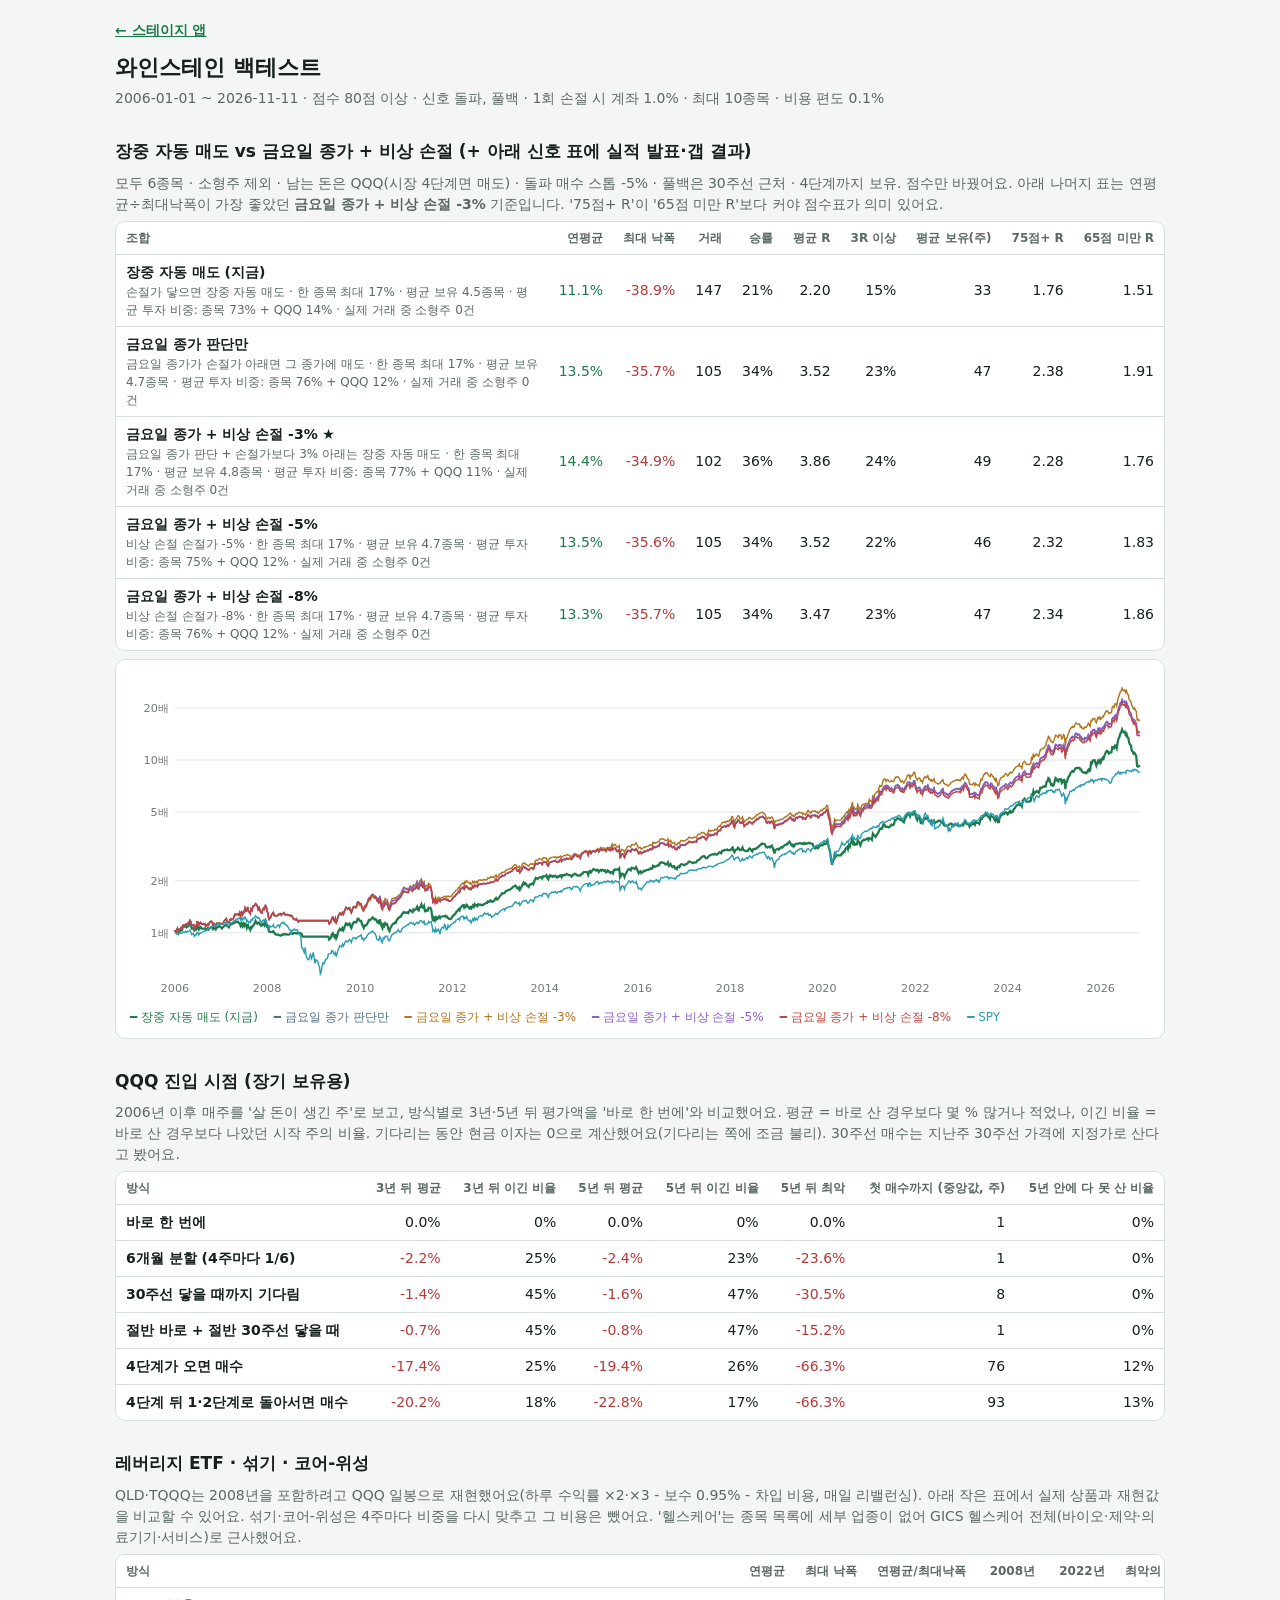
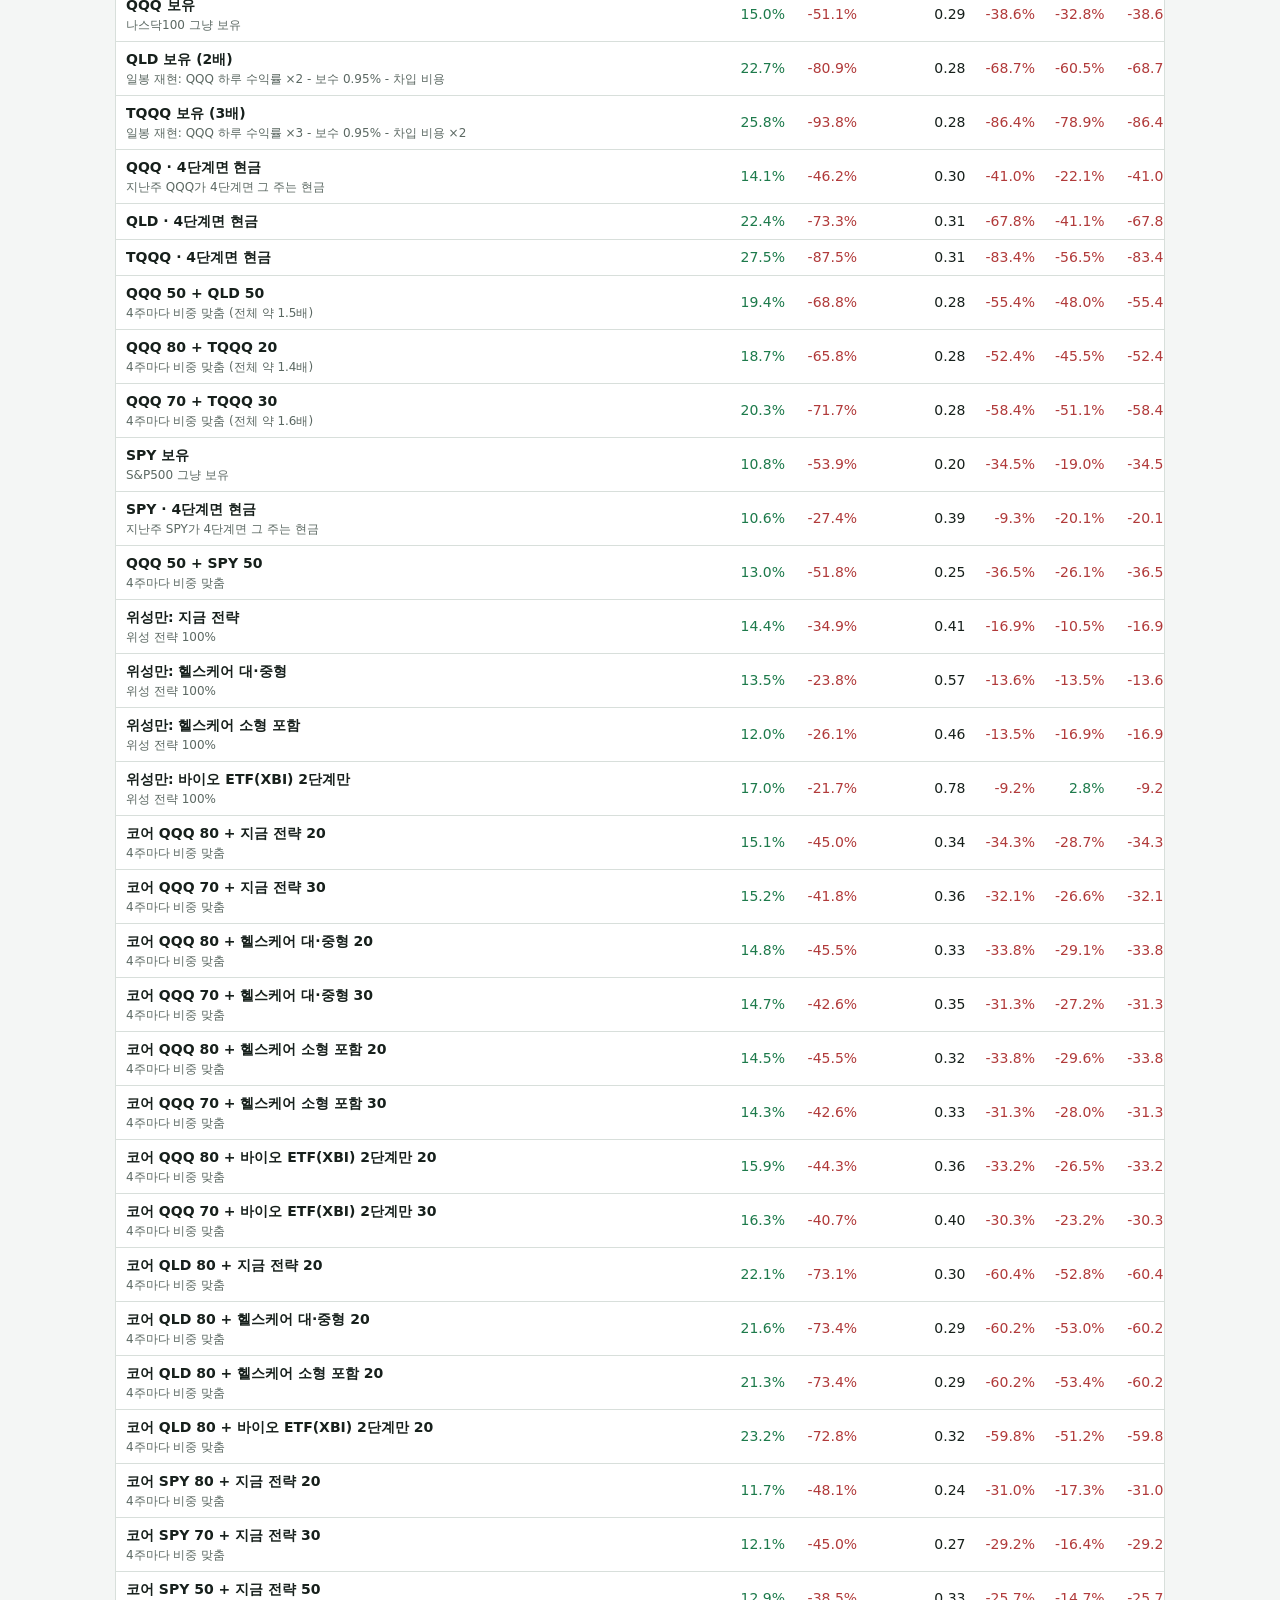
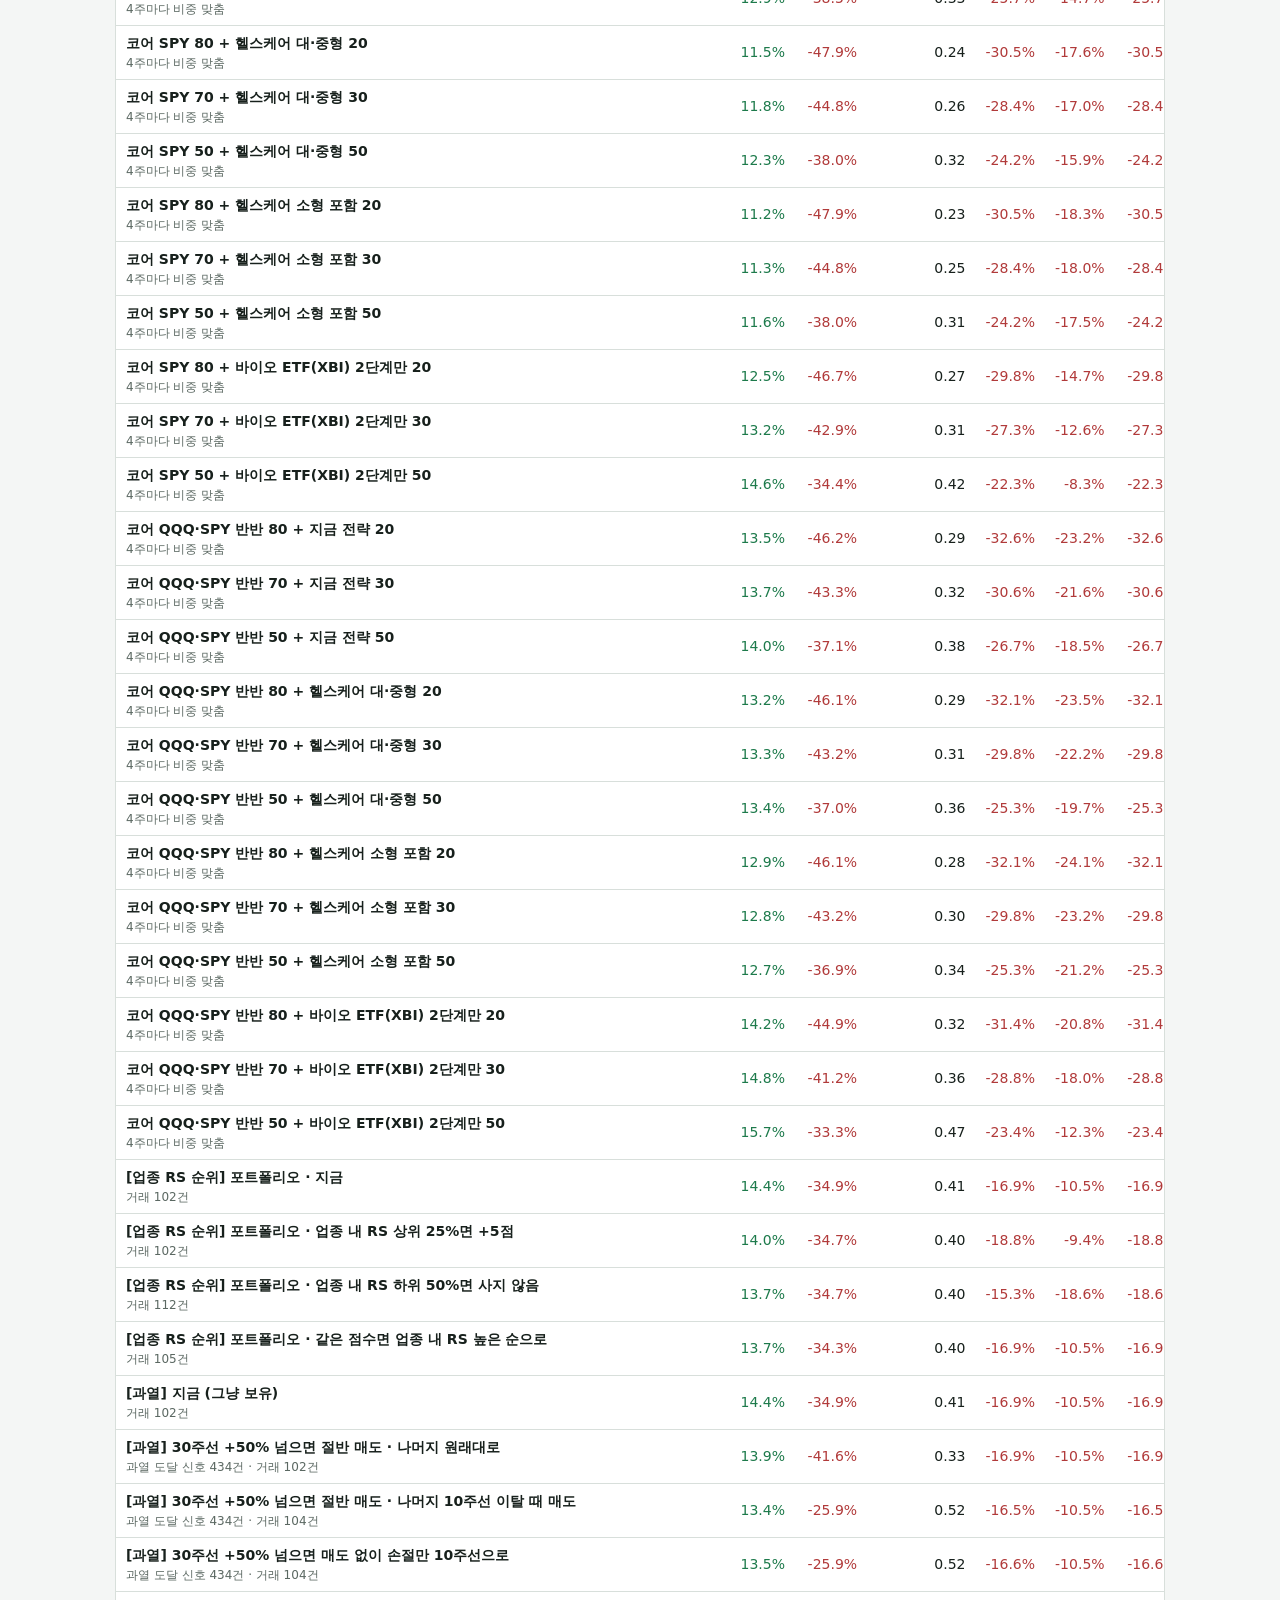
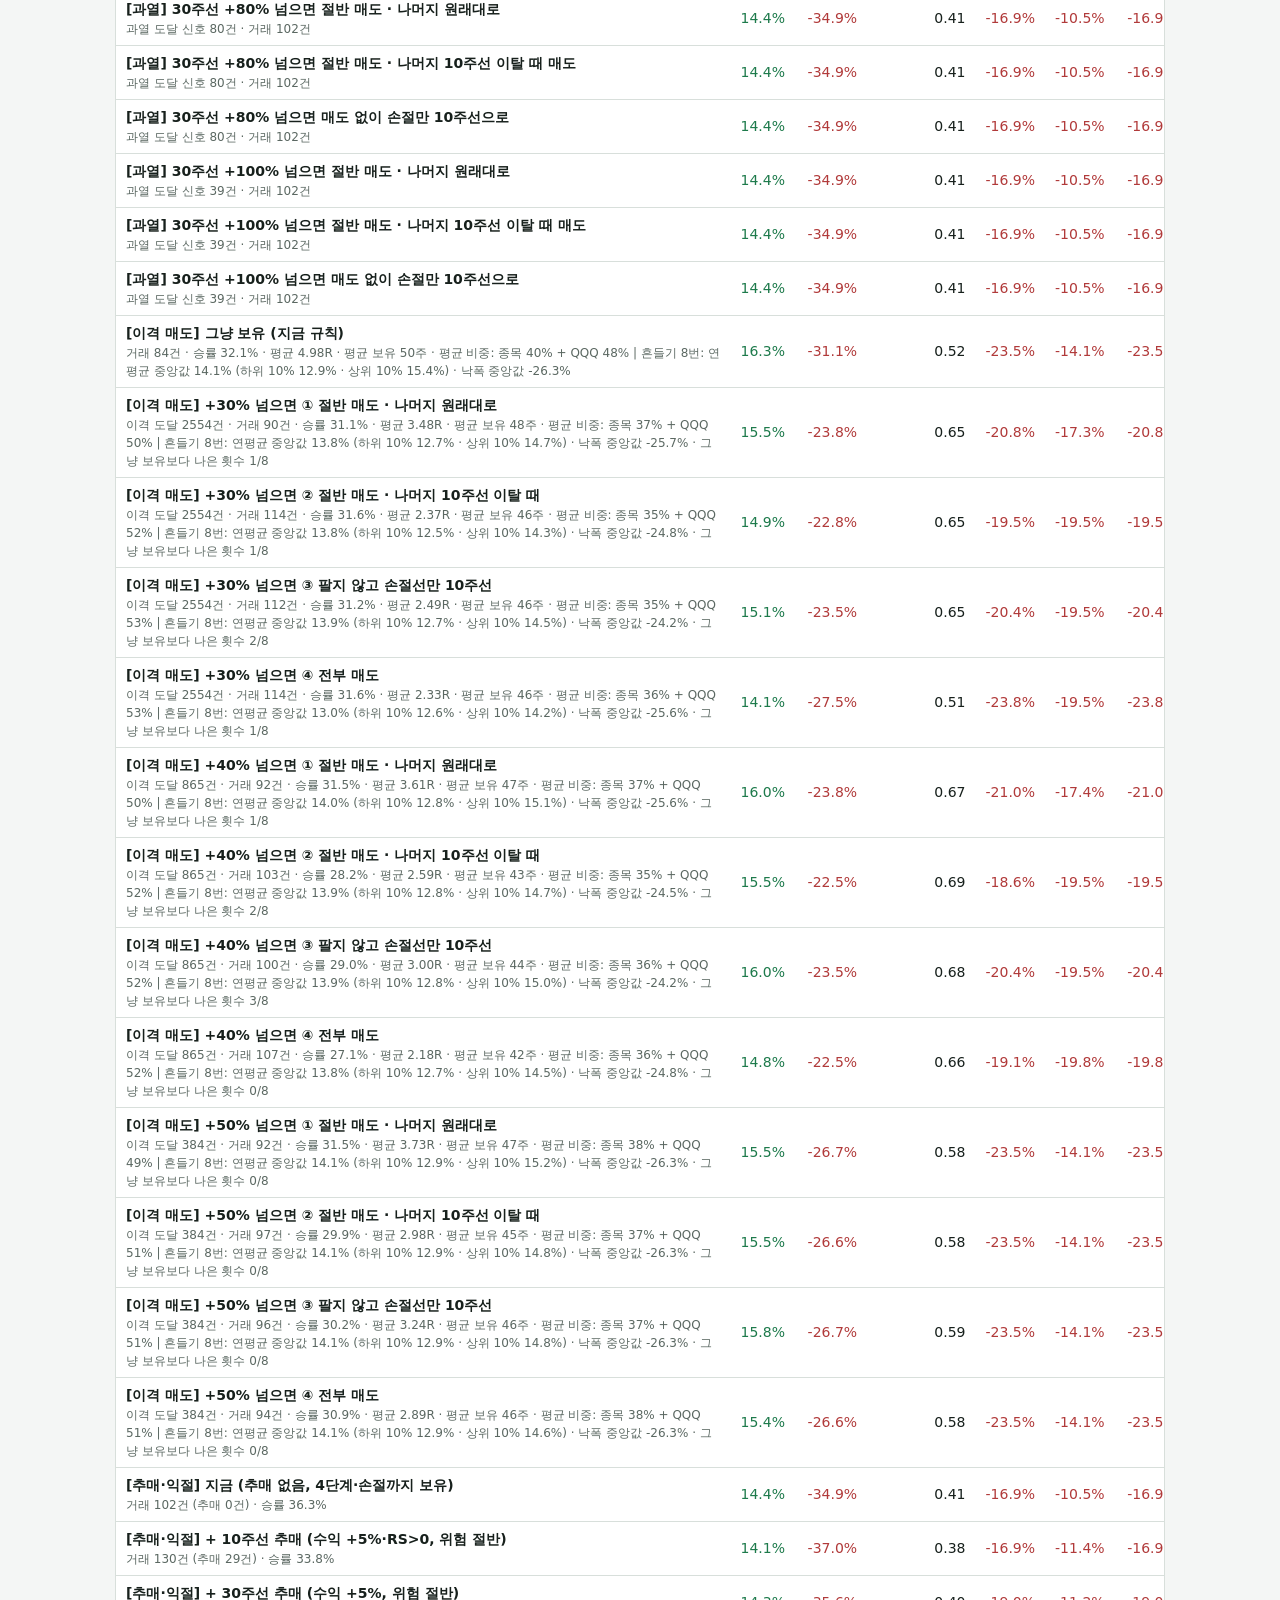
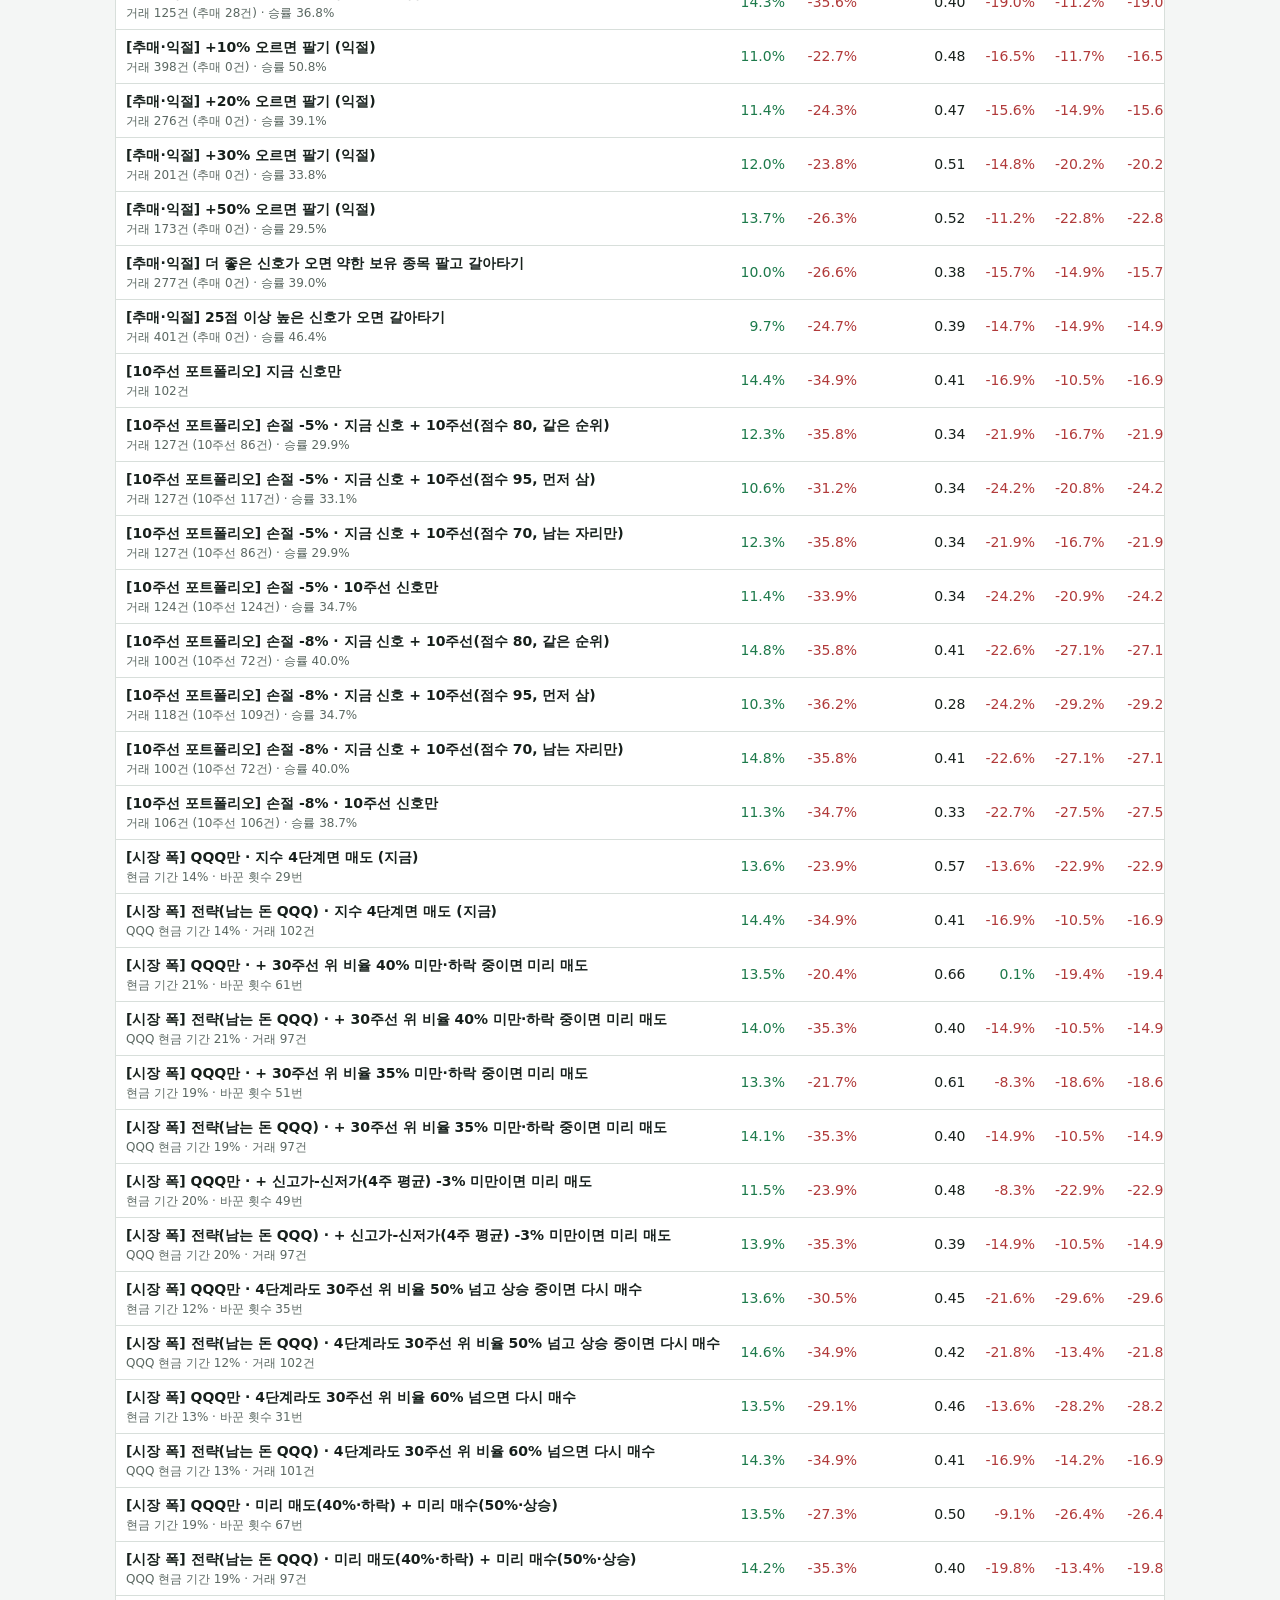
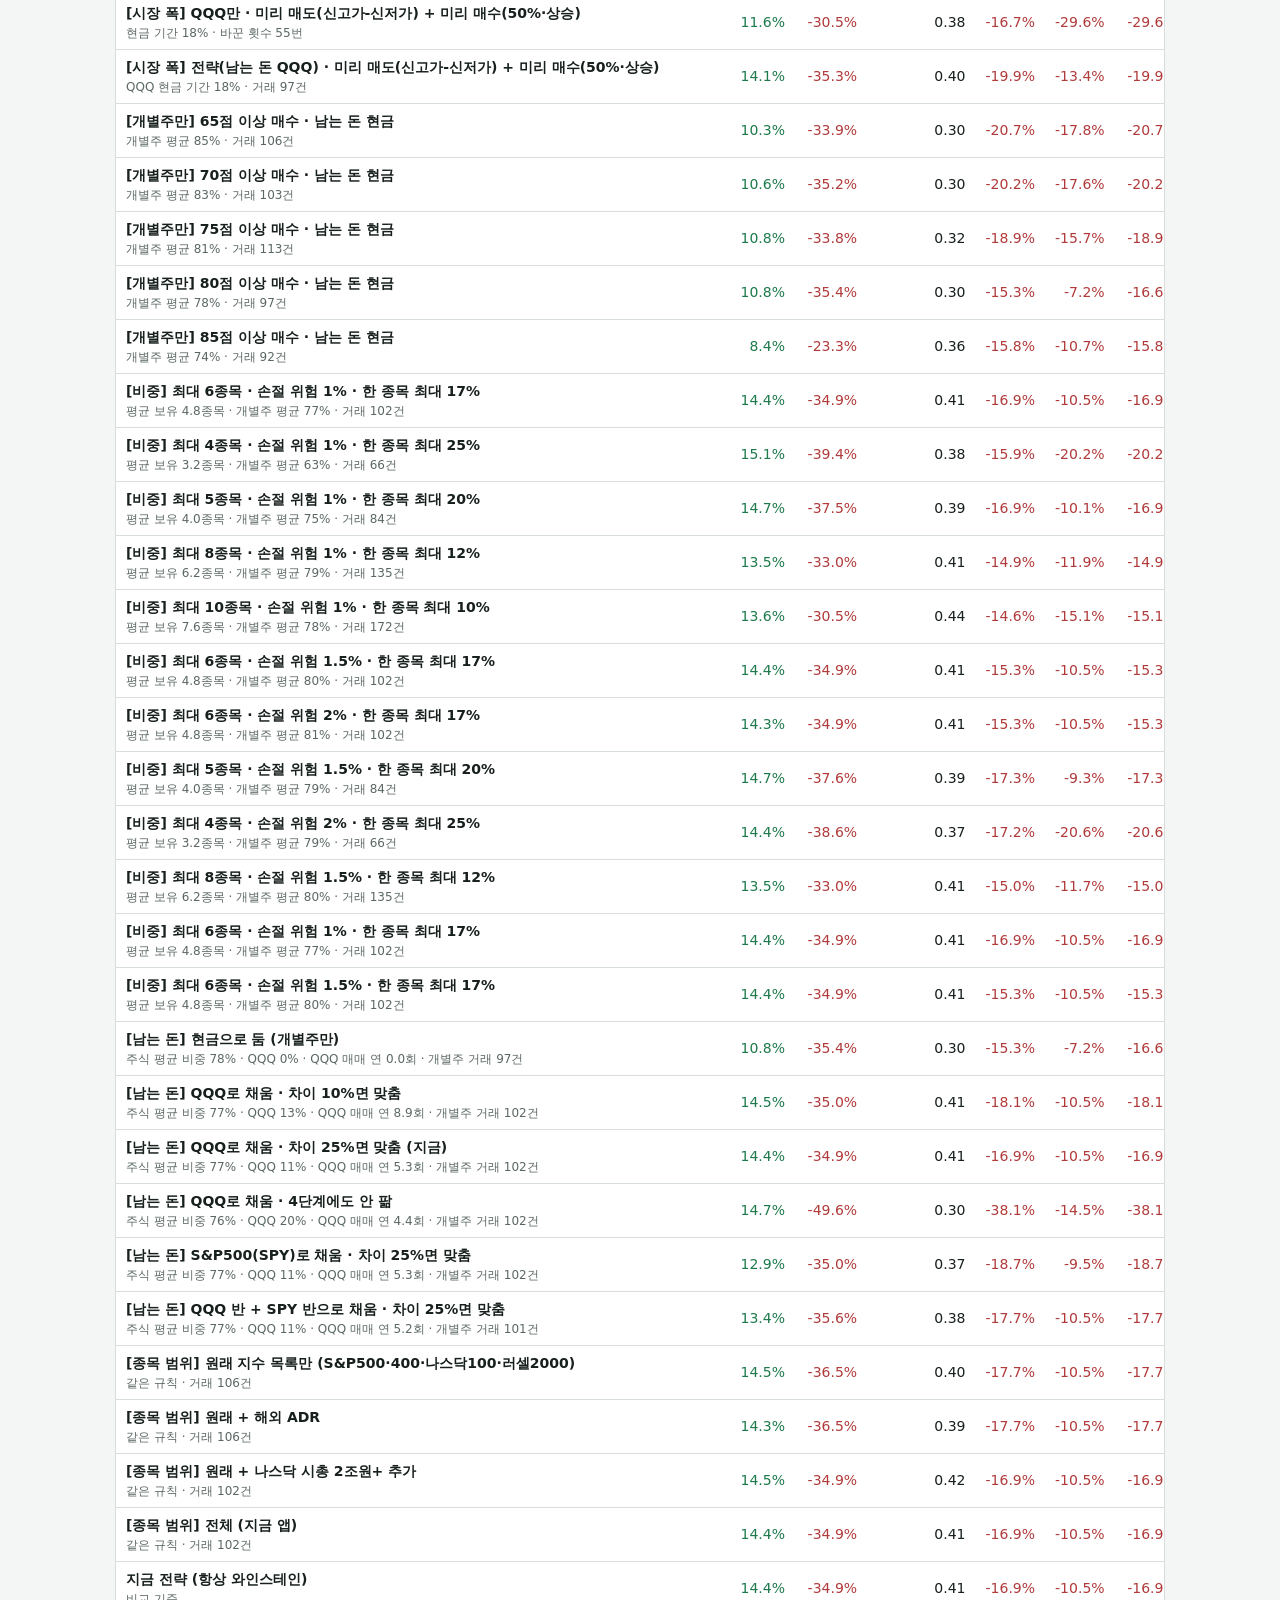
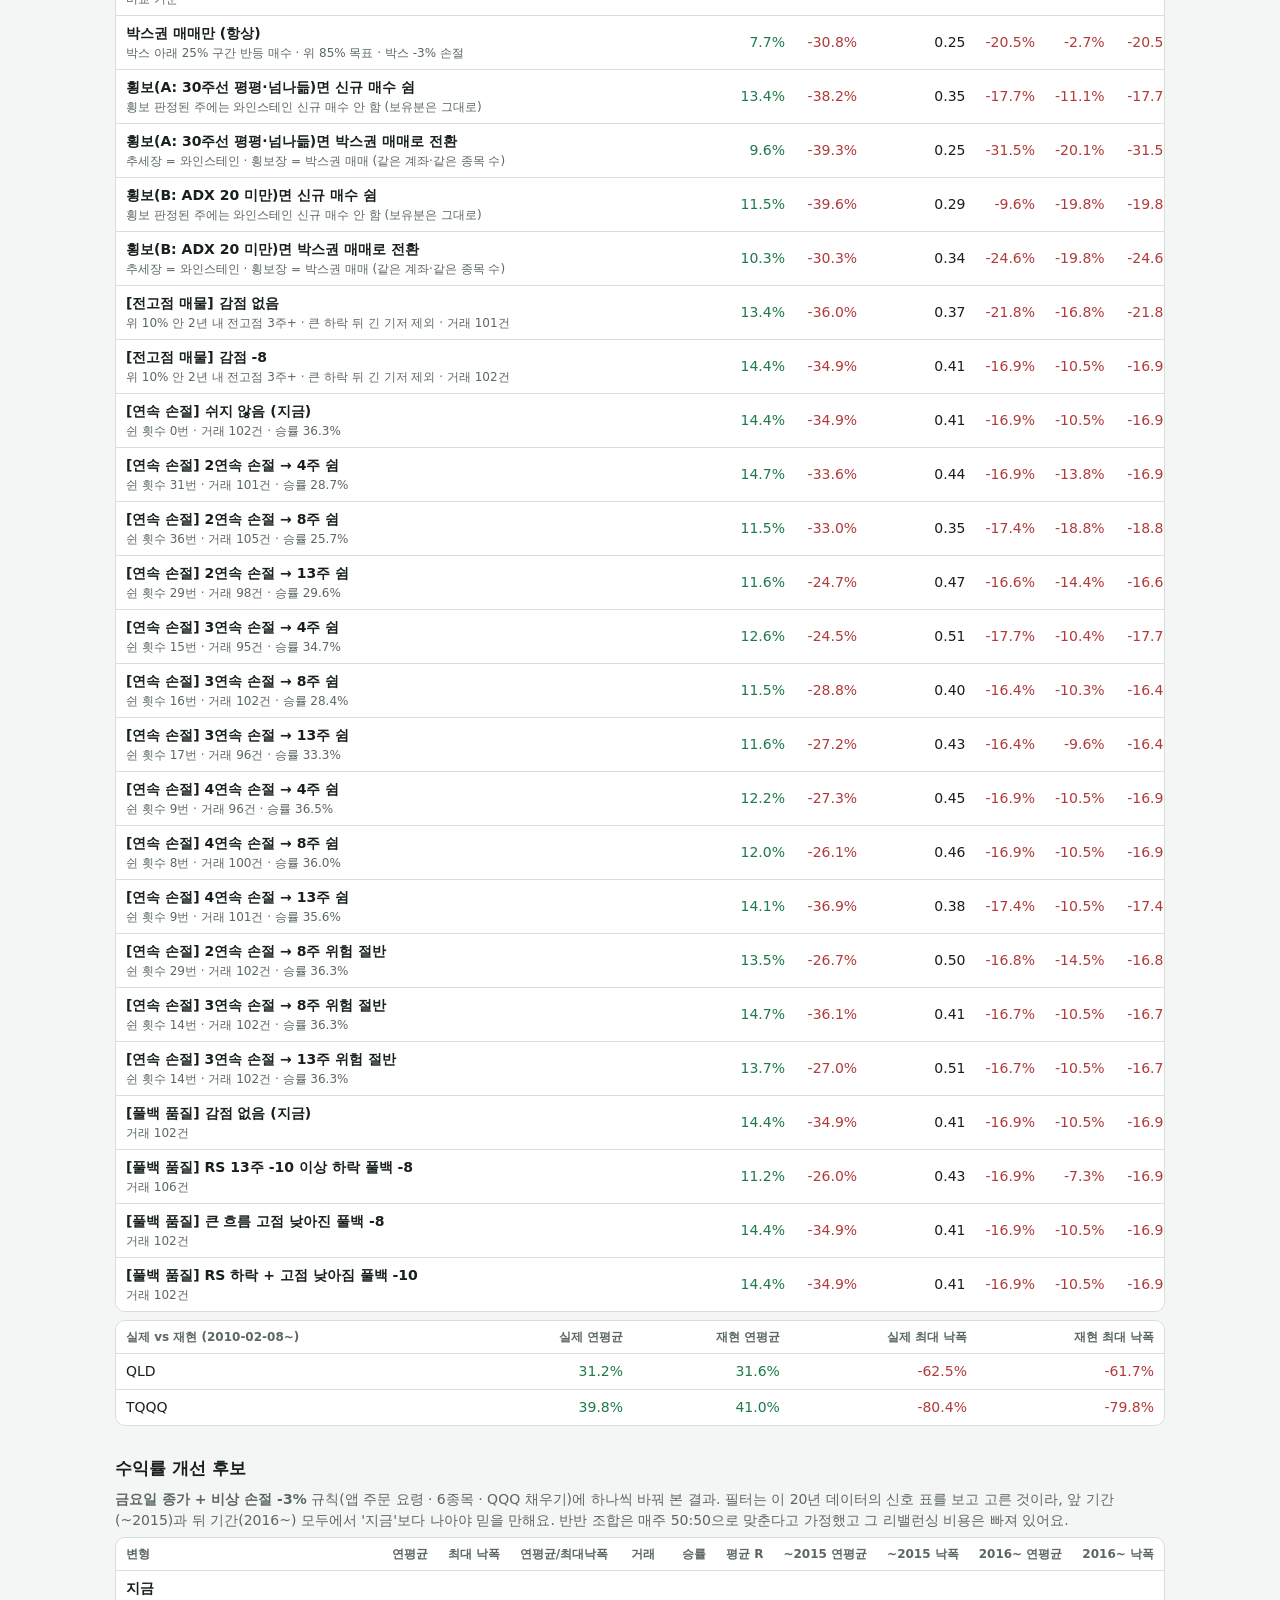
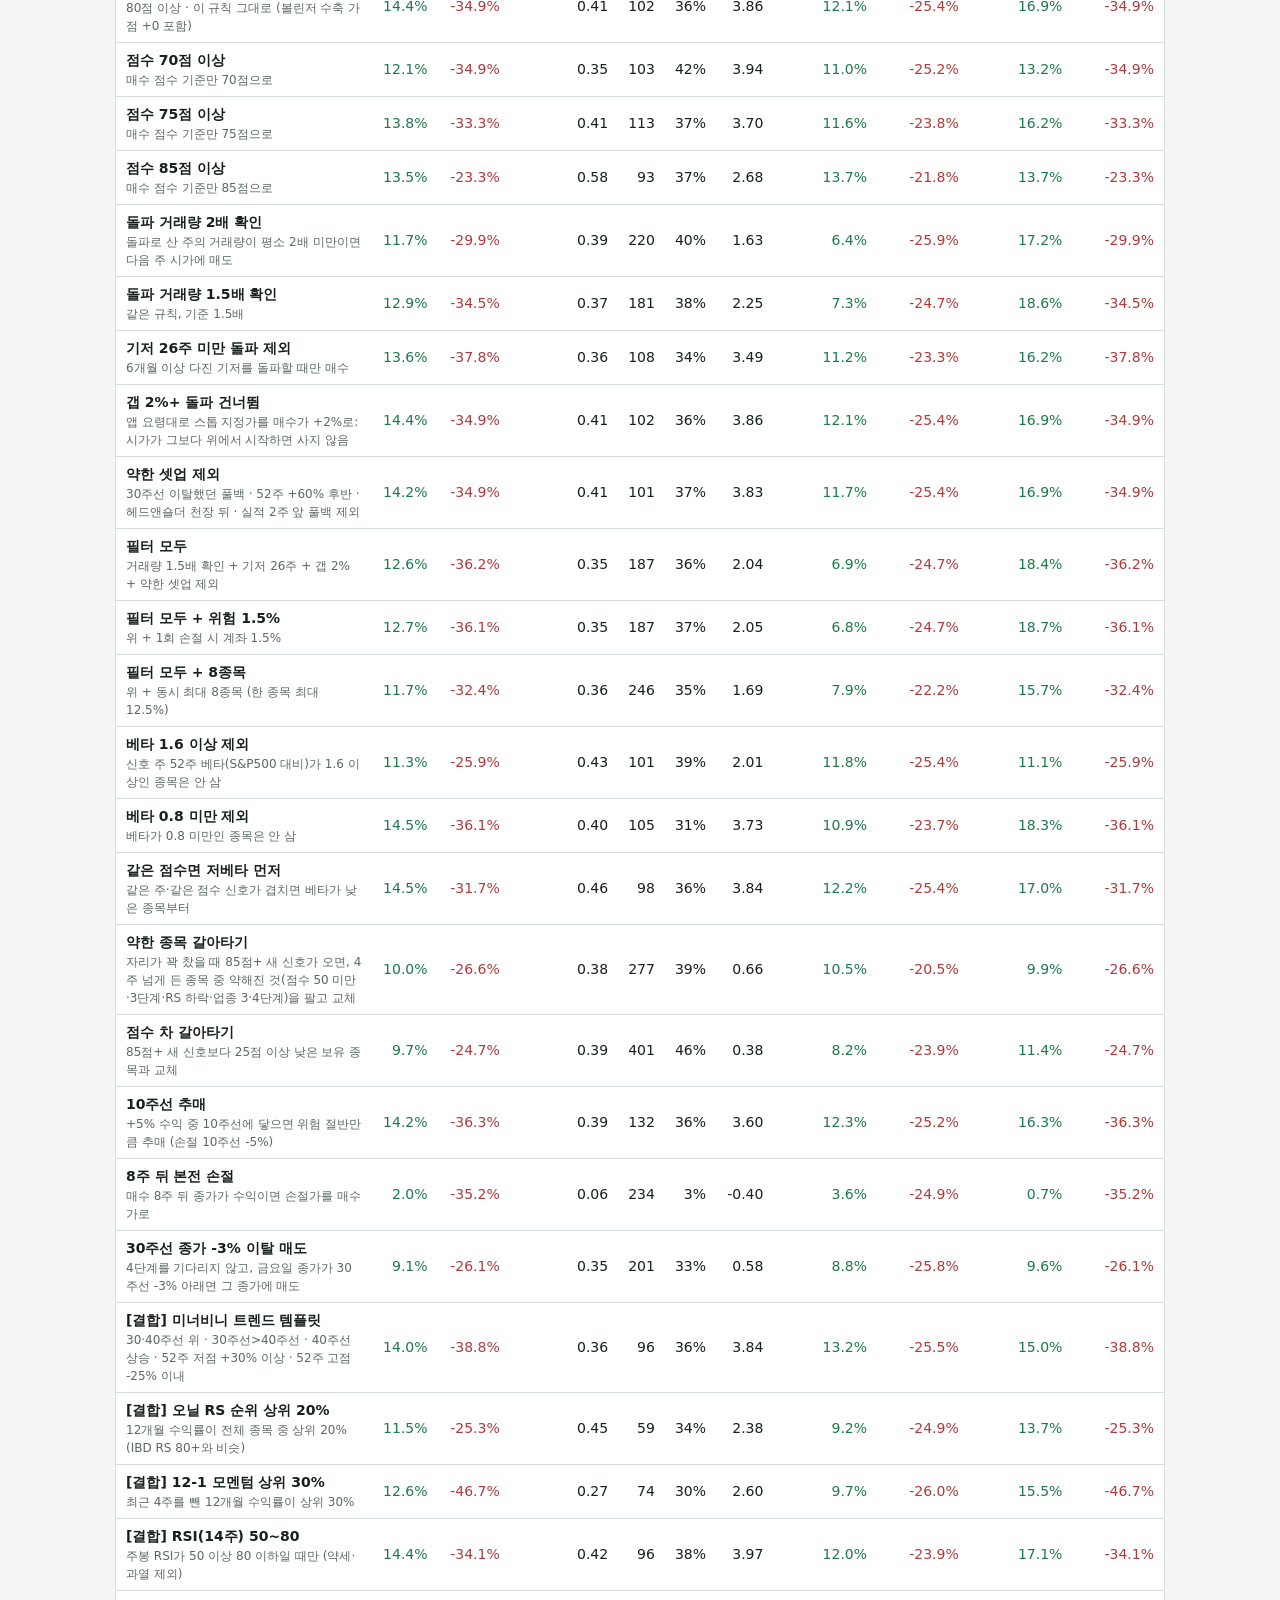
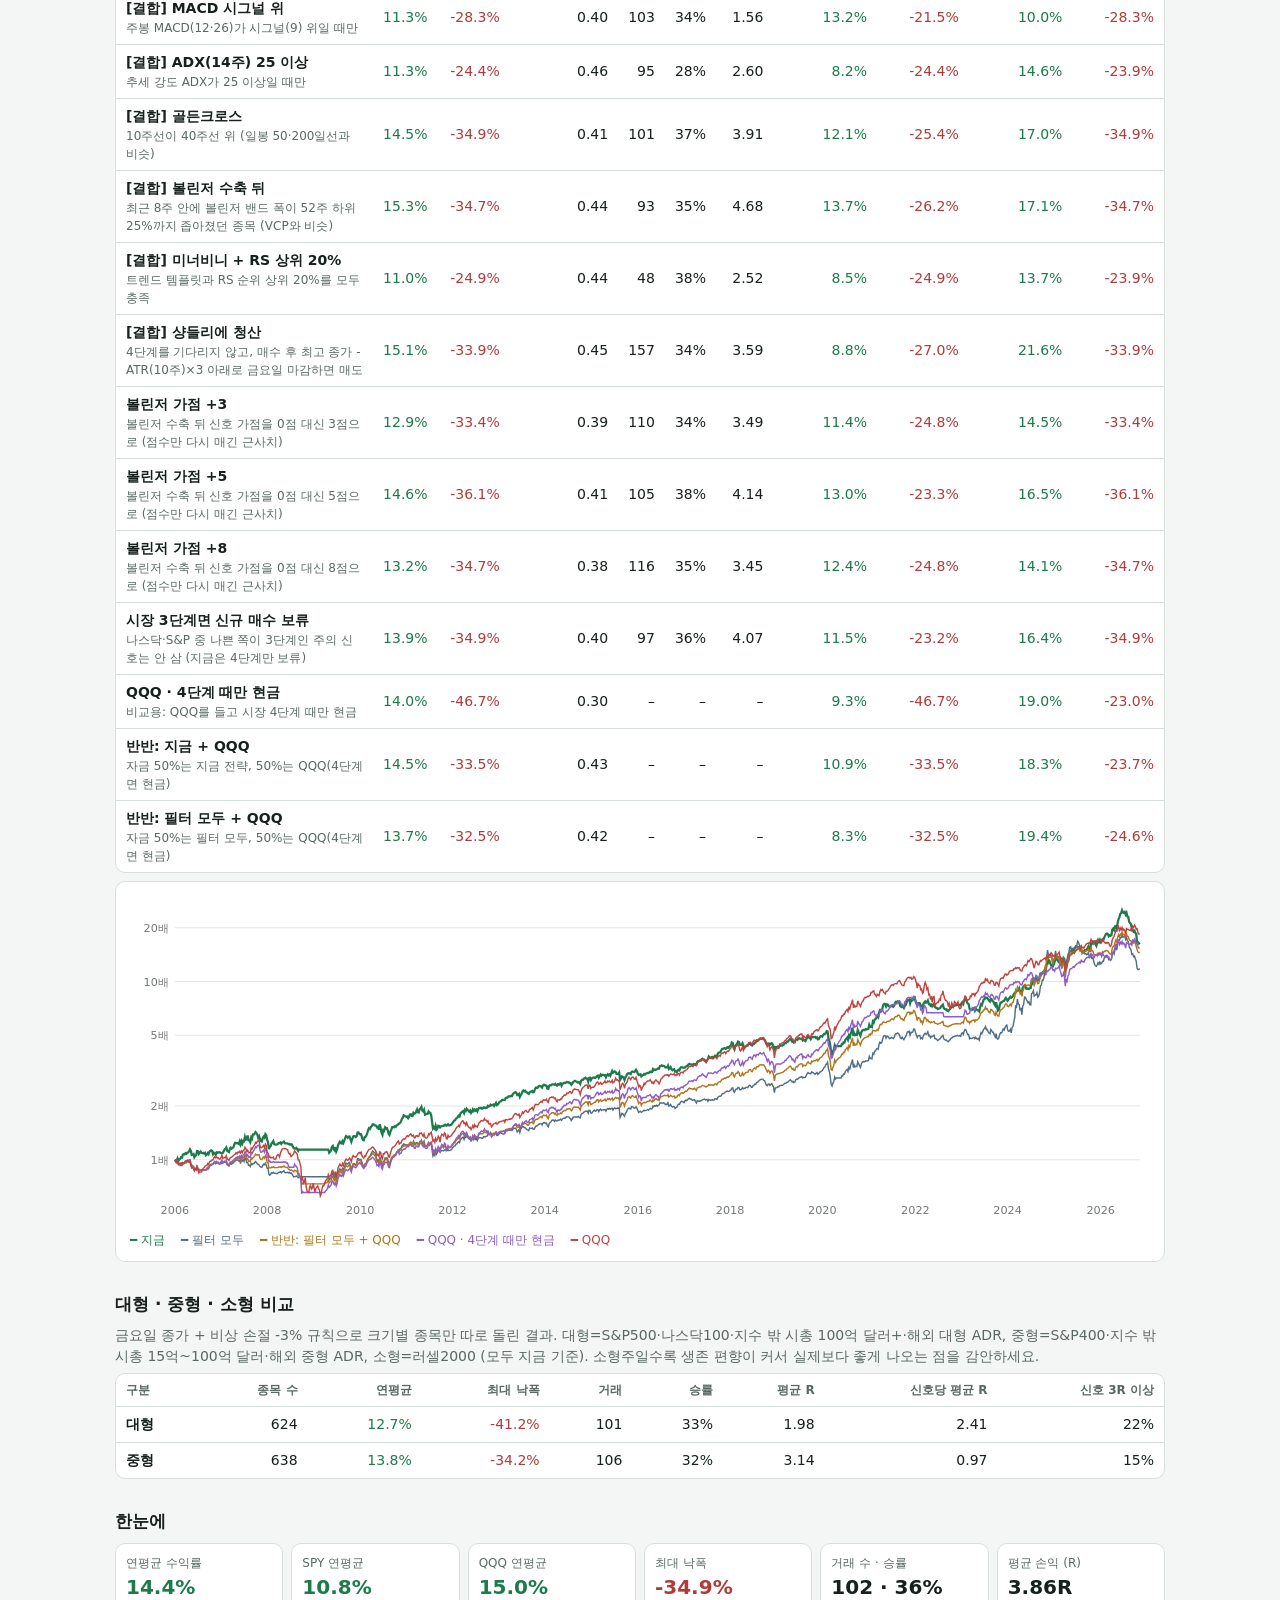
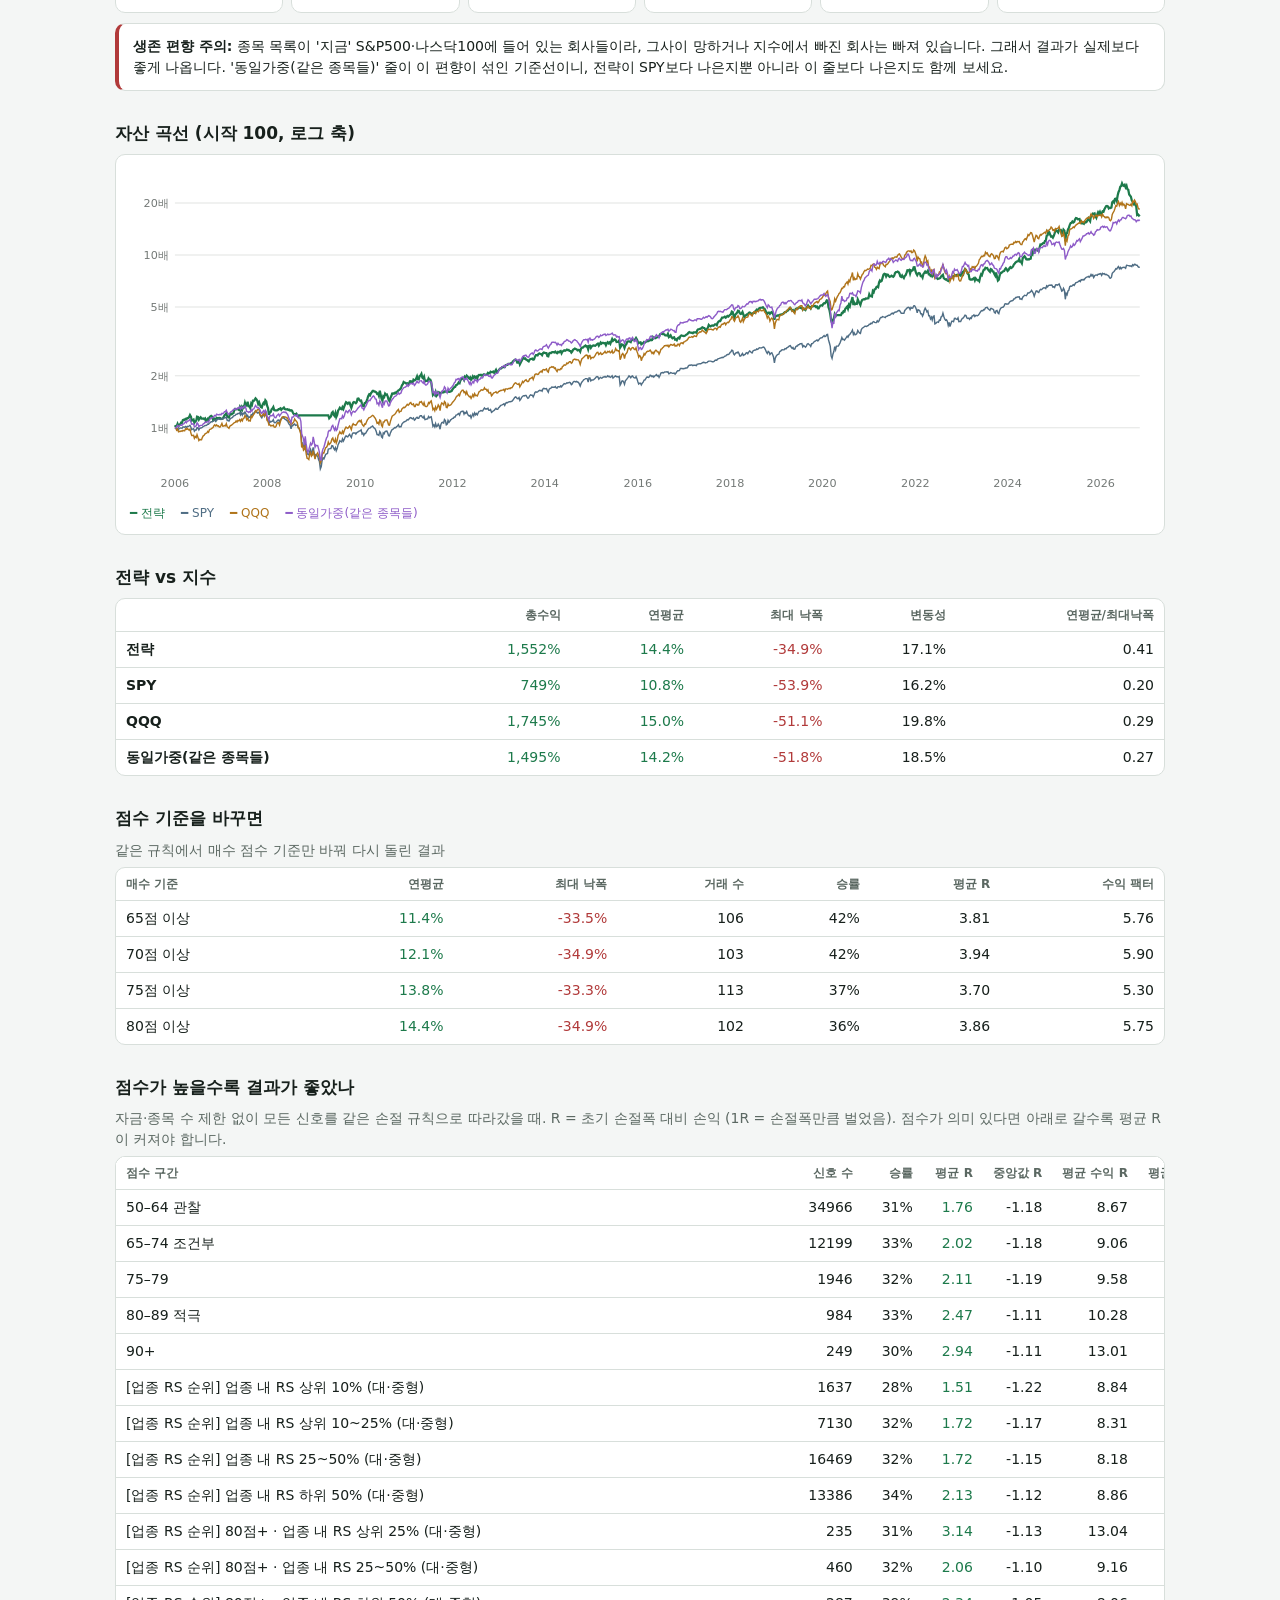
==== docs/backtest/index.html @ 9e397b42 "backtest result" ====
<!doctype html><meta charset='utf-8'><meta name='viewport' content='width=device-width,initial-scale=1'><title>와인스테인 백테스트</title><style>
    :root{--bg:#f4f6f5;--card:#fff;--fg:#17201c;--mut:#5b6862;--line:#d8dfdb;--g:#1d7a4b;--r:#b13a3a}
    @media(prefers-color-scheme:dark){:root{--bg:#111614;--card:#19211d;--fg:#e4ebe7;--mut:#93a19a;--line:#2a3530;--g:#5fcf93;--r:#ef7f7f}}
    body{background:var(--bg);color:var(--fg);font:14px/1.5 system-ui,-apple-system,"Apple SD Gothic Neo","Malgun Gothic",sans-serif;margin:0}
    .w{max-width:1050px;margin:0 auto;padding:20px 16px 60px}h1{font-size:22px;margin:0 0 4px}h2{font-size:17px;margin:30px 0 8px}
    .mut{color:var(--mut)}.card{background:var(--card);border:1px solid var(--line);border-radius:10px;padding:12px 14px}
    .tw{overflow-x:auto;background:var(--card);border:1px solid var(--line);border-radius:10px}
    table{border-collapse:collapse;width:100%;font-variant-numeric:tabular-nums}
    th,td{padding:7px 10px;border-bottom:1px solid var(--line);text-align:right;white-space:nowrap}
    th{font-size:12px;color:var(--mut);font-weight:600}td.l,th.l{text-align:left}tr:last-child td{border-bottom:0}
    .pos{color:var(--g)}.neg{color:var(--r)}.leg{font-size:12px;display:flex;gap:16px;flex-wrap:wrap;margin-top:4px}
    .warn{border-left:4px solid var(--r)}b.big{font-size:20px}
    .kp{display:grid;grid-template-columns:repeat(auto-fill,minmax(150px,1fr));gap:8px}.kp div{background:var(--card);border:1px solid var(--line);border-radius:10px;padding:10px}
    .kp>div>span{display:block;font-size:12px;color:var(--mut)}
    </style><div class=w><a href='../' style='display:inline-block;margin-bottom:10px;font-weight:700;color:var(--g)'>← 스테이지 앱</a><h1>와인스테인 백테스트</h1><div class=mut>2006-01-01 ~ 2026-11-11 · 점수 80점 이상 · 신호 돌파, 풀백 · 1회 손절 시 계좌 1.0% · 최대 10종목 · 비용 편도 0.1%</div><h2>장중 자동 매도 vs 금요일 종가 + 비상 손절 (+ 아래 신호 표에 실적 발표·갭 결과)</h2><div class=mut style='margin-bottom:6px'>모두 6종목 · 소형주 제외 · 남는 돈은 QQQ(시장 4단계면 매도) · 돌파 매수 스톱 -5% · 풀백은 30주선 근처 · 4단계까지 보유. 점수만 바꿨어요. 아래 나머지 표는 연평균÷최대낙폭이 가장 좋았던 <b>금요일 종가 + 비상 손절 -3%</b> 기준입니다. '75점+ R'이 '65점 미만 R'보다 커야 점수표가 의미 있어요.</div><div class=tw><table><tr><th class=l>조합</th><th>연평균</th><th>최대 낙폭</th><th>거래</th><th>승률</th><th>평균 R</th><th>3R 이상</th><th>평균 보유(주)</th><th>75점+ R</th><th>65점 미만 R</th></tr><tr><td class=l><b>장중 자동 매도 (지금)</b><div class=mut style='font-size:12px;white-space:normal;min-width:220px'>손절가 닿으면 장중 자동 매도 · 한 종목 최대 17% · 평균 보유 4.5종목 · 평균 투자 비중: 종목 73% + QQQ 14% · 실제 거래 중 소형주 0건</div></td><td><span class="pos">11.1%</span></td><td><span class="neg">-38.9%</span></td><td>147</td><td>21%</td><td>2.20</td><td>15%</td><td>33</td><td>1.76</td><td>1.51</td></tr><tr><td class=l><b>금요일 종가 판단만</b><div class=mut style='font-size:12px;white-space:normal;min-width:220px'>금요일 종가가 손절가 아래면 그 종가에 매도 · 한 종목 최대 17% · 평균 보유 4.7종목 · 평균 투자 비중: 종목 76% + QQQ 12% · 실제 거래 중 소형주 0건</div></td><td><span class="pos">13.5%</span></td><td><span class="neg">-35.7%</span></td><td>105</td><td>34%</td><td>3.52</td><td>23%</td><td>47</td><td>2.38</td><td>1.91</td></tr><tr><td class=l><b>금요일 종가 + 비상 손절 -3%</b> ★<div class=mut style='font-size:12px;white-space:normal;min-width:220px'>금요일 종가 판단 + 손절가보다 3% 아래는 장중 자동 매도 · 한 종목 최대 17% · 평균 보유 4.8종목 · 평균 투자 비중: 종목 77% + QQQ 11% · 실제 거래 중 소형주 0건</div></td><td><span class="pos">14.4%</span></td><td><span class="neg">-34.9%</span></td><td>102</td><td>36%</td><td>3.86</td><td>24%</td><td>49</td><td>2.28</td><td>1.76</td></tr><tr><td class=l><b>금요일 종가 + 비상 손절 -5%</b><div class=mut style='font-size:12px;white-space:normal;min-width:220px'>비상 손절 손절가 -5% · 한 종목 최대 17% · 평균 보유 4.7종목 · 평균 투자 비중: 종목 75% + QQQ 12% · 실제 거래 중 소형주 0건</div></td><td><span class="pos">13.5%</span></td><td><span class="neg">-35.6%</span></td><td>105</td><td>34%</td><td>3.52</td><td>22%</td><td>46</td><td>2.32</td><td>1.83</td></tr><tr><td class=l><b>금요일 종가 + 비상 손절 -8%</b><div class=mut style='font-size:12px;white-space:normal;min-width:220px'>비상 손절 손절가 -8% · 한 종목 최대 17% · 평균 보유 4.7종목 · 평균 투자 비중: 종목 76% + QQQ 12% · 실제 거래 중 소형주 0건</div></td><td><span class="pos">13.3%</span></td><td><span class="neg">-35.7%</span></td><td>105</td><td>34%</td><td>3.47</td><td>23%</td><td>47</td><td>2.34</td><td>1.86</td></tr></table></div><div class=card style='margin-top:8px'><svg viewBox="0 0 1000 320" width="100%" role="img" aria-label="자산 곡선 (로그 축)"><line x1="44" x2="990" y1="255.6" y2="255.6" stroke="currentColor" opacity=".12"/><text x="38" y="259.6" text-anchor="end" font-size="11" fill="currentColor" opacity=".6">1배</text><line x1="44" x2="990" y1="204.6" y2="204.6" stroke="currentColor" opacity=".12"/><text x="38" y="208.6" text-anchor="end" font-size="11" fill="currentColor" opacity=".6">2배</text><line x1="44" x2="990" y1="137.2" y2="137.2" stroke="currentColor" opacity=".12"/><text x="38" y="141.2" text-anchor="end" font-size="11" fill="currentColor" opacity=".6">5배</text><line x1="44" x2="990" y1="86.2" y2="86.2" stroke="currentColor" opacity=".12"/><text x="38" y="90.2" text-anchor="end" font-size="11" fill="currentColor" opacity=".6">10배</text><line x1="44" x2="990" y1="35.2" y2="35.2" stroke="currentColor" opacity=".12"/><text x="38" y="39.2" text-anchor="end" font-size="11" fill="currentColor" opacity=".6">20배</text><text x="44.0" y="314" font-size="11" text-anchor="middle" fill="currentColor" opacity=".6">2006</text><text x="134.4" y="314" font-size="11" text-anchor="middle" fill="currentColor" opacity=".6">2008</text><text x="225.7" y="314" font-size="11" text-anchor="middle" fill="currentColor" opacity=".6">2010</text><text x="316.1" y="314" font-size="11" text-anchor="middle" fill="currentColor" opacity=".6">2012</text><text x="406.6" y="314" font-size="11" text-anchor="middle" fill="currentColor" opacity=".6">2014</text><text x="497.9" y="314" font-size="11" text-anchor="middle" fill="currentColor" opacity=".6">2016</text><text x="588.3" y="314" font-size="11" text-anchor="middle" fill="currentColor" opacity=".6">2018</text><text x="678.7" y="314" font-size="11" text-anchor="middle" fill="currentColor" opacity=".6">2020</text><text x="770.0" y="314" font-size="11" text-anchor="middle" fill="currentColor" opacity=".6">2022</text><text x="860.4" y="314" font-size="11" text-anchor="middle" fill="currentColor" opacity=".6">2024</text><text x="951.7" y="314" font-size="11" text-anchor="middle" fill="currentColor" opacity=".6">2026</text><polyline points="44.0,253.1 44.9,254.8 45.7,254.4 46.6,252.2 47.5,255.0 48.3,253.9 49.2,254.0 50.1,252.9 51.0,253.0 51.8,249.9 52.7,249.7 53.6,249.7 54.4,249.1 55.3,250.3 56.2,249.4 57.0,249.4 57.9,247.9 58.8,246.1 59.7,248.3 60.5,251.6 61.4,251.4 62.3,250.7 63.1,253.2 64.0,252.5 64.9,252.5 65.7,248.7 66.6,249.4 67.5,252.2 68.3,250.5 69.2,250.0 70.1,251.6 71.0,251.7 71.8,251.5 72.7,251.6 73.6,251.3 74.4,253.0 75.3,252.2 76.2,251.2 77.0,252.5 77.9,251.3 78.8,250.6 79.6,249.9 80.5,249.6 81.4,251.8 82.3,250.5 83.1,251.3 84.0,252.4 84.9,250.5 85.7,250.4 86.6,249.6 87.5,249.3 88.3,249.6 89.2,250.5 90.1,251.3 91.0,250.3 91.8,249.7 92.7,248.6 93.6,248.0 94.4,247.5 95.3,249.1 96.2,249.4 97.0,250.2 97.9,247.8 98.8,246.7 99.6,247.2 100.5,246.8 101.4,246.2 102.3,245.7 103.1,245.7 104.0,244.7 104.9,244.9 105.7,244.7 106.6,246.1 107.5,246.3 108.3,248.7 109.2,246.6 110.1,249.0 111.0,247.0 111.8,249.0 112.7,246.8 113.6,247.6 114.4,250.5 115.3,247.0 116.2,250.6 117.0,250.8 117.9,252.8 118.8,250.1 119.6,250.5 120.5,248.7 121.4,247.8 122.3,246.2 123.1,244.1 124.0,246.0 124.9,246.7 125.7,245.8 126.6,245.6 127.5,247.3 128.3,248.6 129.2,248.6 130.1,247.0 130.9,246.7 131.8,248.3 132.7,245.6 133.6,247.3 134.4,250.0 135.3,250.2 136.2,254.1 137.0,255.0 137.9,254.9 138.8,254.7 139.6,254.7 140.5,254.2 141.4,255.8 142.3,256.7 143.1,257.6 144.0,257.6 144.9,257.4 145.7,257.7 146.6,258.2 147.5,258.6 148.3,257.8 149.2,258.0 150.1,257.2 150.9,257.0 151.8,257.4 152.7,256.9 153.6,257.3 154.4,257.5 155.3,257.4 156.2,257.3 157.0,256.4 157.9,256.2 158.8,256.3 159.6,256.7 160.5,256.0 161.4,255.9 162.2,255.9 163.1,256.3 164.0,255.9 164.9,256.3 165.7,255.7 166.6,256.0 167.5,256.3 168.3,256.7 169.2,259.4 170.1,259.4 170.9,259.4 171.8,259.4 172.7,259.4 173.6,259.4 174.4,259.4 175.3,259.4 176.2,259.4 177.0,259.4 177.9,259.4 178.8,259.4 179.6,259.4 180.5,259.4 181.4,259.4 182.2,259.4 183.1,259.4 184.0,259.4 184.9,259.4 185.7,259.4 186.6,259.4 187.5,259.4 188.3,259.4 189.2,259.4 190.1,259.4 190.9,259.4 191.8,259.4 192.7,259.4 193.6,259.4 194.4,259.4 195.3,262.4 196.2,261.4 197.0,260.5 197.9,257.1 198.8,256.1 199.6,258.9 200.5,260.0 201.4,257.1 202.2,261.0 203.1,259.0 204.0,254.8 204.9,253.4 205.7,251.8 206.6,253.1 207.5,253.4 208.3,251.3 209.2,253.0 210.1,250.6 210.9,248.4 211.8,246.4 212.7,247.2 213.5,248.1 214.4,247.0 215.3,246.6 216.2,249.5 217.0,251.0 217.9,248.3 218.8,246.1 219.6,245.1 220.5,245.2 221.4,245.7 222.2,244.7 223.1,241.9 224.0,241.8 224.9,243.4 225.7,244.3 226.6,244.2 227.5,247.4 228.3,248.9 229.2,251.0 230.1,248.5 230.9,248.7 231.8,248.1 232.7,246.7 233.5,244.9 234.4,243.1 235.3,243.4 236.2,242.4 237.0,241.7 237.9,240.6 238.8,241.5 239.6,242.7 240.5,242.2 241.4,242.8 242.2,245.0 243.1,244.5 244.0,247.3 244.9,242.5 245.7,245.6 246.6,248.9 247.5,251.1 248.3,247.6 249.2,249.0 250.1,246.4 250.9,247.6 251.8,247.0 252.7,249.3 253.5,252.7 254.4,253.9 255.3,251.0 256.2,249.5 257.0,247.9 257.9,246.9 258.8,246.7 259.6,245.6 260.5,245.9 261.4,243.4 262.2,242.4 263.1,240.9 264.0,240.8 264.8,239.7 265.7,239.6 266.6,237.5 267.5,236.6 268.3,235.4 269.2,235.9 270.1,235.7 270.9,236.2 271.8,235.6 272.7,236.3 273.5,235.0 274.4,233.3 275.3,233.7 276.2,234.7 277.0,235.4 277.9,232.8 278.8,233.7 279.6,233.1 280.5,232.2 281.4,230.3 282.2,233.0 283.1,233.8 284.0,230.7 284.8,230.2 285.7,227.8 286.6,230.7 287.5,231.1 288.3,229.4 289.2,234.6 290.1,234.5 290.9,233.5 291.8,234.0 292.7,231.3 293.5,231.5 294.4,231.2 295.3,232.8 296.2,239.2 297.0,244.3 297.9,241.4 298.8,243.3 299.6,239.2 300.5,242.7 301.4,242.1 302.2,240.4 303.1,239.7 304.0,241.2 304.8,239.9 305.7,239.7 306.6,239.6 307.5,239.5 308.3,239.4 309.2,239.0 310.1,240.3 310.9,239.9 311.8,241.3 312.7,242.1 313.5,242.1 314.4,242.1 315.3,241.2 316.1,239.7 317.0,238.9 317.9,237.7 318.8,237.3 319.6,235.7 320.5,234.7 321.4,233.9 322.2,232.7 323.1,233.7 324.0,230.8 324.8,230.2 325.7,229.1 326.6,228.7 327.5,230.8 328.3,229.1 329.2,230.3 330.1,228.3 330.9,229.4 331.8,230.5 332.7,231.7 333.5,230.6 334.4,231.8 335.3,230.3 336.1,228.9 337.0,230.3 337.9,227.6 338.8,228.9 339.6,228.5 340.5,229.6 341.4,227.7 342.2,227.8 343.1,228.4 344.0,228.0 344.8,228.7 345.7,228.4 346.6,227.9 347.5,227.4 348.3,227.0 349.2,226.3 350.1,226.3 350.9,224.9 351.8,225.4 352.7,224.6 353.5,223.9 354.4,225.1 355.3,225.5 356.1,224.7 357.0,224.3 357.9,222.6 358.8,221.6 359.6,223.0 360.5,222.8 361.4,221.4 362.2,220.5 363.1,219.2 364.0,218.2 364.8,216.9 365.7,217.0 366.6,217.0 367.4,216.6 368.3,214.9 369.2,214.6 370.1,214.3 370.9,213.6 371.8,213.6 372.7,213.2 373.5,212.5 374.4,211.9 375.3,210.8 376.1,210.3 377.0,210.0 377.9,209.3 378.8,210.3 379.6,212.1 380.5,212.7 381.4,211.3 382.2,213.4 383.1,211.7 384.0,210.3 384.8,208.3 385.7,206.6 386.6,208.1 387.4,207.0 388.3,207.7 389.2,209.3 390.1,209.8 390.9,210.7 391.8,208.5 392.7,208.4 393.5,207.8 394.4,207.2 395.3,208.1 396.1,206.2 397.0,203.3 397.9,201.8 398.8,202.5 399.6,202.8 400.5,201.9 401.4,201.5 402.2,201.2 403.1,201.3 404.0,202.4 404.8,200.5 405.7,200.2 406.6,200.3 407.4,199.9 408.3,199.2 409.2,201.9 410.1,203.1 410.9,200.3 411.8,199.3 412.7,200.3 413.5,199.9 414.4,200.7 415.3,199.9 416.1,200.4 417.0,199.8 417.9,200.8 418.7,201.4 419.6,200.4 420.5,200.7 421.4,199.5 422.2,199.5 423.1,201.2 424.0,199.0 424.8,199.4 425.7,198.8 426.6,199.3 427.4,198.7 428.3,198.0 429.2,198.8 430.1,198.9 430.9,199.1 431.8,199.4 432.7,200.6 433.5,199.9 434.4,198.6 435.3,198.6 436.1,197.8 437.0,198.0 437.9,199.0 438.7,199.6 439.6,199.6 440.5,199.3 441.4,199.6 442.2,198.6 443.1,197.6 444.0,197.5 444.8,196.2 445.7,196.1 446.6,195.9 447.4,196.1 448.3,196.5 449.2,198.9 450.0,195.8 450.9,195.0 451.8,196.6 452.7,195.5 453.5,194.3 454.4,193.1 455.3,193.5 456.1,194.2 457.0,194.7 457.9,193.8 458.7,194.2 459.6,196.0 460.5,194.6 461.4,194.0 462.2,194.8 463.1,193.9 464.0,194.2 464.8,194.9 465.7,194.5 466.6,196.4 467.4,195.9 468.3,194.7 469.2,195.7 470.0,195.6 470.9,197.1 471.8,196.4 472.7,196.0 473.5,197.3 474.4,194.5 475.3,193.6 476.1,194.0 477.0,193.9 477.9,193.5 478.7,193.9 479.6,192.7 480.5,201.2 481.4,199.7 482.2,197.7 483.1,197.8 484.0,199.0 484.8,200.9 485.7,198.0 486.6,197.0 487.4,195.1 488.3,193.9 489.2,193.1 490.0,193.8 490.9,194.5 491.8,191.9 492.7,192.0 493.5,192.3 494.4,193.0 495.3,192.7 496.1,191.3 497.0,193.1 497.9,195.2 498.7,197.2 499.6,195.9 500.5,195.3 501.3,197.1 502.2,196.3 503.1,195.9 504.0,194.8 504.8,195.3 505.7,194.6 506.6,194.1 507.4,193.9 508.3,193.9 509.2,193.2 510.0,192.5 510.9,193.1 511.8,192.8 512.7,190.1 513.5,191.1 514.4,190.5 515.3,190.9 516.1,190.2 517.0,190.1 517.9,189.2 518.7,189.4 519.6,187.1 520.5,187.0 521.3,186.5 522.2,187.0 523.1,187.1 524.0,187.4 524.8,188.5 525.7,188.4 526.6,188.6 527.4,186.8 528.3,190.1 529.2,189.3 530.0,188.3 530.9,190.3 531.8,191.2 532.7,190.5 533.5,190.3 534.4,192.6 535.3,192.3 536.1,193.3 537.0,191.2 537.9,190.6 538.7,191.2 539.6,189.2 540.5,188.4 541.3,188.5 542.2,188.7 543.1,189.4 544.0,189.0 544.8,188.4 545.7,188.3 546.6,187.6 547.4,186.3 548.3,185.8 549.2,186.0 550.0,186.4 550.9,186.9 551.8,187.4 552.6,186.8 553.5,186.9 554.4,186.6 555.3,186.5 556.1,185.0 557.0,184.6 557.9,184.2 558.7,183.6 559.6,182.2 560.5,181.5 561.3,180.7 562.2,180.7 563.1,180.4 564.0,181.9 564.8,182.7 565.7,182.5 566.6,181.5 567.4,180.6 568.3,179.8 569.2,179.4 570.0,179.1 570.9,178.7 571.8,178.9 572.6,179.0 573.5,178.3 574.4,178.6 575.3,179.1 576.1,178.5 577.0,177.4 577.9,176.7 578.7,177.0 579.6,177.7 580.5,175.3 581.3,175.2 582.2,175.2 583.1,174.5 584.0,174.5 584.8,174.4 585.7,174.1 586.6,174.7 587.4,174.7 588.3,174.6 589.2,174.3 590.0,172.7 590.9,172.0 591.8,175.3 592.6,176.6 593.5,174.7 594.4,174.0 595.3,173.9 596.1,172.3 597.0,173.0 597.9,174.7 598.7,174.7 599.6,173.9 600.5,172.0 601.3,174.5 602.2,174.9 603.1,175.3 603.9,175.6 604.8,175.4 605.7,175.5 606.6,173.7 607.4,173.0 608.3,173.5 609.2,175.2 610.0,176.0 610.9,173.8 611.8,173.6 612.6,173.5 613.5,173.5 614.4,172.3 615.3,172.2 616.1,171.5 617.0,170.3 617.9,170.0 618.7,168.9 619.6,168.2 620.5,168.5 621.3,168.5 622.2,168.7 623.1,170.3 623.9,171.8 624.8,172.1 625.7,171.3 626.6,171.2 627.4,171.9 628.3,170.9 629.2,170.2 630.0,172.2 630.9,174.4 631.8,178.0 632.6,174.4 633.5,174.3 634.4,173.6 635.2,173.3 636.1,174.2 637.0,173.1 637.9,172.3 638.7,171.7 639.6,172.1 640.5,171.1 641.3,170.2 642.2,169.7 643.1,169.6 643.9,168.6 644.8,168.7 645.7,167.1 646.6,166.3 647.4,167.7 648.3,169.6 649.2,170.6 650.0,169.4 650.9,170.9 651.8,169.5 652.6,168.5 653.5,168.2 654.4,168.5 655.2,168.4 656.1,167.9 657.0,167.8 657.9,167.9 658.7,168.4 659.6,168.4 660.5,167.6 661.3,168.6 662.2,168.5 663.1,167.7 663.9,168.2 664.8,167.9 665.7,167.5 666.6,168.1 667.4,168.0 668.3,168.3 669.2,168.4 670.0,170.9 670.9,172.5 671.8,173.0 672.6,172.3 673.5,171.6 674.4,172.8 675.2,171.5 676.1,170.5 677.0,170.0 677.9,169.6 678.7,170.0 679.6,169.1 680.5,168.0 681.3,168.6 682.2,168.5 683.1,167.4 683.9,165.3 684.8,170.4 685.7,173.8 686.5,177.4 687.4,184.6 688.3,188.9 689.2,185.6 690.0,183.8 690.9,178.8 691.8,181.0 692.6,179.9 693.5,179.9 694.4,179.9 695.2,179.9 696.1,179.9 697.0,179.9 697.9,177.8 698.7,177.9 699.6,176.1 700.5,176.3 701.3,173.7 702.2,172.6 703.1,171.6 703.9,173.7 704.8,169.9 705.7,171.3 706.5,167.8 707.4,165.8 708.3,162.2 709.2,170.0 710.0,167.5 710.9,169.3 711.8,168.9 712.6,169.0 713.5,164.9 714.4,166.7 715.2,167.8 716.1,170.0 717.0,167.3 717.9,165.4 718.7,165.2 719.6,164.3 720.5,164.8 721.3,164.1 722.2,163.5 723.1,163.2 723.9,164.7 724.8,162.8 725.7,163.4 726.5,163.2 727.4,164.4 728.3,158.5 729.2,159.8 730.0,160.4 730.9,161.7 731.8,160.5 732.6,158.8 733.5,157.6 734.4,155.6 735.2,153.6 736.1,153.5 737.0,153.8 737.8,152.0 738.7,149.2 739.6,149.6 740.5,151.4 741.3,152.0 742.2,151.5 743.1,151.9 743.9,152.4 744.8,151.7 745.7,150.7 746.5,149.6 747.4,150.2 748.3,150.2 749.2,148.4 750.0,145.2 750.9,144.9 751.8,144.0 752.6,143.4 753.5,143.4 754.4,144.2 755.2,144.8 756.1,145.2 757.0,145.5 757.8,146.5 758.7,147.3 759.6,144.0 760.5,142.9 761.3,141.2 762.2,140.0 763.1,139.4 763.9,139.0 764.8,141.5 765.7,138.7 766.5,139.2 767.4,139.8 768.3,137.1 769.2,136.9 770.0,140.0 770.9,143.2 771.8,145.1 772.6,142.9 773.5,142.4 774.4,143.7 775.2,147.7 776.1,147.0 777.0,148.1 777.8,145.7 778.7,143.5 779.6,142.9 780.5,144.0 781.3,143.2 782.2,143.2 783.1,146.2 783.9,146.7 784.8,146.5 785.7,145.7 786.5,148.7 787.4,147.0 788.3,145.7 789.1,148.0 790.0,147.3 790.9,147.1 791.8,146.3 792.6,145.9 793.5,145.7 794.4,145.9 795.2,147.7 796.1,147.6 797.0,146.9 797.8,150.1 798.7,150.7 799.6,150.7 800.5,150.8 801.3,150.8 802.2,150.4 803.1,149.5 803.9,148.9 804.8,148.5 805.7,148.9 806.5,151.1 807.4,150.5 808.3,150.0 809.1,149.5 810.0,149.6 810.9,150.1 811.8,150.7 812.6,151.0 813.5,150.5 814.4,150.3 815.2,150.4 816.1,150.2 817.0,150.3 817.8,148.4 818.7,145.9 819.6,147.1 820.5,149.0 821.3,149.1 822.2,149.1 823.1,151.5 823.9,149.9 824.8,150.0 825.7,148.4 826.5,148.7 827.4,148.0 828.3,149.6 829.1,146.9 830.0,147.8 830.9,148.0 831.8,148.1 832.6,148.9 833.5,145.8 834.4,143.9 835.2,143.8 836.1,142.4 837.0,140.8 837.8,141.0 838.7,138.7 839.6,140.5 840.4,140.6 841.3,141.8 842.2,142.5 843.1,144.3 843.9,140.3 844.8,141.5 845.7,142.1 846.5,142.1 847.4,144.7 848.3,145.9 849.1,142.4 850.0,143.3 850.9,147.3 851.8,147.1 852.6,142.9 853.5,140.8 854.4,140.6 855.2,139.9 856.1,138.9 857.0,139.1 857.8,138.2 858.7,137.4 859.6,138.1 860.4,139.6 861.3,138.6 862.2,136.7 863.1,136.1 863.9,137.9 864.8,137.6 865.7,136.4 866.5,134.5 867.4,133.4 868.3,132.2 869.1,130.9 870.0,130.4 870.9,130.1 871.8,128.2 872.6,130.5 873.5,129.9 874.4,131.6 875.2,126.3 876.1,125.3 877.0,124.2 877.8,125.4 878.7,127.0 879.6,127.2 880.4,127.0 881.3,127.1 882.2,126.8 883.1,126.5 883.9,120.6 884.8,121.2 885.7,116.8 886.5,119.3 887.4,118.3 888.3,117.3 889.1,116.7 890.0,117.9 890.9,118.4 891.7,116.2 892.6,113.3 893.5,113.5 894.4,113.2 895.2,112.3 896.1,112.6 897.0,111.9 897.8,112.1 898.7,107.5 899.6,107.2 900.4,103.9 901.3,104.7 902.2,107.8 903.1,110.7 903.9,110.2 904.8,111.5 905.7,110.4 906.5,107.5 907.4,104.0 908.3,104.9 909.1,106.7 910.0,107.4 910.9,105.3 911.7,105.3 912.6,105.0 913.5,108.8 914.4,107.8 915.2,105.7 916.1,105.7 917.0,114.7 917.8,108.3 918.7,107.6 919.6,103.9 920.4,102.6 921.3,101.2 922.2,98.7 923.0,98.2 923.9,97.1 924.8,97.8 925.7,96.9 926.5,95.0 927.4,94.2 928.3,94.2 929.1,94.0 930.0,93.9 930.9,94.0 931.7,95.8 932.6,95.8 933.5,98.0 934.4,98.3 935.2,98.8 936.1,98.4 937.0,99.1 937.8,99.1 938.7,97.4 939.6,95.8 940.4,97.3 941.3,96.5 942.2,89.1 943.0,89.7 943.9,86.8 944.8,86.7 945.7,86.4 946.5,88.9 947.4,91.7 948.3,89.0 949.1,87.1 950.0,88.7 950.9,86.7 951.7,88.7 952.6,86.4 953.5,84.3 954.4,85.2 955.2,82.4 956.1,80.2 957.0,78.3 957.8,77.3 958.7,77.8 959.6,79.9 960.4,79.1 961.3,79.1 962.2,78.7 963.0,73.7 963.9,73.9 964.8,74.8 965.7,72.1 966.5,72.2 967.4,74.6 968.3,68.9 969.1,65.6 970.0,63.8 970.9,60.3 971.7,59.7 972.6,56.5 973.5,58.8 974.3,59.1 975.2,58.6 976.1,61.5 977.0,60.5 977.8,64.1 978.7,64.3 979.6,69.5 980.4,70.9 981.3,72.1 982.2,77.3 983.0,77.9 983.9,79.9 984.8,79.3 985.7,80.8 986.5,82.5 987.4,92.3 988.3,92.8 989.1,92.5 990.0,91.5" fill="none" stroke="#1d7a4b" stroke-width="2.2"/><polyline points="44.0,253.1 44.9,254.8 45.7,254.2 46.6,251.4 47.5,253.7 48.3,252.8 49.2,252.1 50.1,250.5 51.0,251.0 51.8,248.6 52.7,248.3 53.6,248.6 54.4,247.6 55.3,247.9 56.2,247.0 57.0,246.8 57.9,245.5 58.8,243.7 59.7,244.9 60.5,248.4 61.4,248.1 62.3,247.8 63.1,251.2 64.0,250.0 64.9,249.4 65.7,245.3 66.6,245.5 67.5,248.0 68.3,246.6 69.2,245.7 70.1,247.1 71.0,247.2 71.8,246.9 72.7,247.6 73.6,247.0 74.4,249.3 75.3,248.7 76.2,247.3 77.0,248.2 77.9,245.8 78.8,244.9 79.6,244.5 80.5,245.2 81.4,248.3 82.3,246.9 83.1,247.5 84.0,248.8 84.9,246.5 85.7,246.9 86.6,246.5 87.5,246.4 88.3,246.7 89.2,247.3 90.1,247.4 91.0,247.0 91.8,245.5 92.7,243.7 93.6,243.1 94.4,241.9 95.3,245.0 96.2,245.6 97.0,246.1 97.9,243.2 98.8,242.2 99.6,242.9 100.5,242.2 101.4,241.9 102.3,238.8 103.1,237.5 104.0,238.0 104.9,237.8 105.7,237.8 106.6,238.5 107.5,236.0 108.3,238.9 109.2,235.9 110.1,238.1 111.0,235.5 111.8,235.9 112.7,231.6 113.6,234.5 114.4,234.1 115.3,230.5 116.2,234.9 117.0,235.0 117.9,236.9 118.8,232.3 119.6,233.5 120.5,229.6 121.4,229.6 122.3,228.5 123.1,227.3 124.0,228.2 124.9,229.8 125.7,232.9 126.6,231.2 127.5,233.8 128.3,235.8 129.2,236.2 130.1,233.2 130.9,231.6 131.8,232.6 132.7,229.1 133.6,230.2 134.4,234.4 135.3,236.7 136.2,243.4 137.0,241.3 137.9,240.6 138.8,238.0 139.6,237.3 140.5,235.8 141.4,238.9 142.3,239.0 143.1,239.1 144.0,239.0 144.9,238.6 145.7,237.7 146.6,237.7 147.5,237.1 148.3,238.4 149.2,237.3 150.1,237.0 150.9,236.2 151.8,237.8 152.7,238.0 153.6,238.1 154.4,237.9 155.3,238.6 156.2,238.5 157.0,239.2 157.9,238.8 158.8,239.2 159.6,241.1 160.5,242.5 161.4,242.7 162.2,242.9 163.1,242.2 164.0,243.6 164.9,245.0 165.7,243.8 166.6,243.8 167.5,243.8 168.3,243.8 169.2,243.8 170.1,243.8 170.9,243.8 171.8,243.8 172.7,243.8 173.6,243.8 174.4,243.8 175.3,243.8 176.2,243.8 177.0,243.8 177.9,243.8 178.8,243.8 179.6,243.8 180.5,243.8 181.4,243.8 182.2,243.8 183.1,243.8 184.0,243.8 184.9,243.8 185.7,243.8 186.6,243.8 187.5,243.8 188.3,243.8 189.2,243.8 190.1,243.8 190.9,243.8 191.8,243.8 192.7,243.8 193.6,243.8 194.4,243.8 195.3,246.8 196.2,245.8 197.0,244.9 197.9,241.5 198.8,240.5 199.6,243.3 200.5,244.4 201.4,241.6 202.2,245.6 203.1,243.5 204.0,239.4 204.9,237.9 205.7,236.4 206.6,237.6 207.5,238.0 208.3,235.9 209.2,237.6 210.1,235.1 210.9,232.9 211.8,231.0 212.7,231.7 213.5,232.6 214.4,231.4 215.3,231.4 216.2,234.4 217.0,236.0 217.9,233.1 218.8,230.5 219.6,229.9 220.5,230.2 221.4,230.5 222.2,228.9 223.1,225.6 224.0,225.7 224.9,226.6 225.7,227.3 226.6,227.4 227.5,231.1 228.3,232.4 229.2,232.5 230.1,229.5 230.9,229.9 231.8,227.9 232.7,226.2 233.5,223.8 234.4,222.2 235.3,222.6 236.2,220.0 237.0,219.4 237.9,218.6 238.8,219.9 239.6,221.6 240.5,221.1 241.4,222.1 242.2,224.3 243.1,223.9 244.0,227.0 244.9,221.6 245.7,226.0 246.6,231.3 247.5,232.9 248.3,229.1 249.2,229.6 250.1,226.6 250.9,227.4 251.8,226.9 252.7,229.5 253.5,232.2 254.4,233.5 255.3,230.4 256.2,228.9 257.0,227.1 257.9,226.9 258.8,227.2 259.6,226.4 260.5,226.3 261.4,224.3 262.2,224.1 263.1,222.5 264.0,222.3 264.8,220.8 265.7,220.0 266.6,218.0 267.5,216.5 268.3,214.7 269.2,215.4 270.1,215.2 270.9,216.0 271.8,215.7 272.7,216.4 273.5,214.9 274.4,212.8 275.3,213.1 276.2,214.2 277.0,214.9 277.9,212.5 278.8,213.1 279.6,212.7 280.5,211.6 281.4,209.3 282.2,212.1 283.1,212.8 284.0,209.5 284.8,209.4 285.7,207.2 286.6,210.3 287.5,211.2 288.3,209.4 289.2,214.4 290.1,214.2 290.9,213.7 291.8,213.7 292.7,210.5 293.5,211.1 294.4,210.8 295.3,213.2 296.2,219.8 297.0,225.4 297.9,223.4 298.8,225.1 299.6,222.7 300.5,226.6 301.4,226.1 302.2,223.8 303.1,223.3 304.0,225.0 304.8,223.4 305.7,223.2 306.6,222.9 307.5,222.8 308.3,222.5 309.2,222.1 310.1,223.6 310.9,223.0 311.8,223.9 312.7,224.7 313.5,224.6 314.4,224.3 315.3,223.8 316.1,222.2 317.0,221.4 317.9,220.2 318.8,219.8 319.6,218.3 320.5,217.5 321.4,216.6 322.2,215.2 323.1,216.0 324.0,213.2 324.8,212.6 325.7,211.5 326.6,211.0 327.5,212.8 328.3,210.0 329.2,211.3 330.1,210.0 330.9,211.4 331.8,211.8 332.7,213.0 333.5,212.1 334.4,213.2 335.3,211.6 336.1,209.9 337.0,211.2 337.9,208.9 338.8,210.0 339.6,209.5 340.5,210.7 341.4,208.5 342.2,208.3 343.1,208.3 344.0,207.7 344.8,208.1 345.7,207.7 346.6,207.4 347.5,207.3 348.3,207.9 349.2,207.5 350.1,207.4 350.9,206.7 351.8,207.3 352.7,206.9 353.5,206.0 354.4,206.4 355.3,206.0 356.1,205.8 357.0,205.5 357.9,204.4 358.8,203.1 359.6,204.7 360.5,204.5 361.4,202.9 362.2,201.9 363.1,200.9 364.0,201.0 364.8,199.5 365.7,199.8 366.6,199.7 367.4,199.5 368.3,197.7 369.2,197.7 370.1,197.5 370.9,196.7 371.8,196.6 372.7,196.1 373.5,195.6 374.4,195.3 375.3,194.0 376.1,193.2 377.0,192.6 377.9,192.1 378.8,193.0 379.6,195.2 380.5,195.4 381.4,194.2 382.2,196.8 383.1,195.4 384.0,194.1 384.8,192.0 385.7,190.8 386.6,192.0 387.4,191.5 388.3,192.5 389.2,193.1 390.1,194.1 390.9,194.5 391.8,192.9 392.7,192.5 393.5,192.3 394.4,192.1 395.3,193.3 396.1,192.0 397.0,189.2 397.9,187.7 398.8,188.1 399.6,188.5 400.5,187.4 401.4,187.6 402.2,187.5 403.1,187.5 404.0,188.8 404.8,186.8 405.7,186.2 406.6,186.6 407.4,186.6 408.3,186.7 409.2,189.4 410.1,190.2 410.9,187.3 411.8,186.6 412.7,186.5 413.5,186.0 414.4,185.9 415.3,185.3 416.1,185.2 417.0,184.8 417.9,186.1 418.7,186.7 419.6,185.8 420.5,186.1 421.4,184.5 422.2,183.8 423.1,185.8 424.0,184.1 424.8,183.9 425.7,183.6 426.6,184.0 427.4,183.5 428.3,182.8 429.2,183.4 430.1,183.1 430.9,182.7 431.8,182.7 432.7,183.8 433.5,183.1 434.4,181.2 435.3,180.5 436.1,179.6 437.0,179.8 437.9,180.1 438.7,181.1 439.6,180.8 440.5,180.9 441.4,182.6 442.2,179.5 443.1,178.4 444.0,177.8 444.8,176.8 445.7,176.5 446.6,175.7 447.4,176.6 448.3,176.6 449.2,179.5 450.0,176.2 450.9,175.9 451.8,178.0 452.7,176.7 453.5,175.9 454.4,175.7 455.3,176.0 456.1,176.5 457.0,175.6 457.9,174.8 458.7,174.5 459.6,176.5 460.5,175.0 461.4,173.5 462.2,174.9 463.1,174.1 464.0,174.4 464.8,174.8 465.7,174.5 466.6,175.9 467.4,174.4 468.3,173.1 469.2,174.2 470.0,174.1 470.9,175.2 471.8,174.1 472.7,172.4 473.5,174.3 474.4,173.0 475.3,172.7 476.1,173.0 477.0,176.0 477.9,175.8 478.7,175.9 479.6,174.8 480.5,181.7 481.4,180.7 482.2,178.4 483.1,178.5 484.0,179.5 484.8,181.7 485.7,179.3 486.6,177.8 487.4,176.0 488.3,175.1 489.2,175.0 490.0,175.7 490.9,176.2 491.8,173.8 492.7,173.9 493.5,174.2 494.4,174.7 495.3,174.5 496.1,173.3 497.0,174.6 497.9,176.4 498.7,178.0 499.6,176.9 500.5,176.3 501.3,178.0 502.2,177.2 503.1,176.8 504.0,175.8 504.8,176.3 505.7,175.5 506.6,175.1 507.4,174.8 508.3,174.9 509.2,174.2 510.0,173.4 510.9,174.1 511.8,173.9 512.7,171.1 513.5,172.2 514.4,171.5 515.3,172.0 516.1,171.3 517.0,171.1 517.9,170.3 518.7,170.5 519.6,168.1 520.5,168.0 521.3,167.5 522.2,168.0 523.1,168.1 524.0,168.4 524.8,169.4 525.7,169.4 526.6,169.5 527.4,167.8 528.3,171.0 529.2,170.2 530.0,169.2 530.9,171.2 531.8,172.1 532.7,171.4 533.5,171.2 534.4,173.5 535.3,173.2 536.1,174.0 537.0,172.2 537.9,171.6 538.7,172.3 539.6,170.0 540.5,169.3 541.3,169.4 542.2,169.7 543.1,169.9 544.0,169.6 544.8,169.0 545.7,168.5 546.6,167.9 547.4,166.8 548.3,166.1 549.2,166.7 550.0,166.7 550.9,166.8 551.8,167.1 552.6,166.3 553.5,166.3 554.4,166.3 555.3,166.6 556.1,164.3 557.0,163.4 557.9,163.3 558.7,162.8 559.6,162.7 560.5,161.7 561.3,161.3 562.2,161.9 563.1,162.0 564.0,163.6 564.8,164.4 565.7,162.9 566.6,161.6 567.4,159.0 568.3,159.9 569.2,160.5 570.0,159.8 570.9,159.5 571.8,159.8 572.6,159.5 573.5,158.4 574.4,158.4 575.3,159.3 576.1,156.9 577.0,155.7 577.9,155.2 578.7,155.3 579.6,153.5 580.5,151.9 581.3,151.8 582.2,151.5 583.1,151.0 584.0,151.9 584.8,151.1 585.7,150.3 586.6,150.9 587.4,150.0 588.3,149.1 589.2,148.5 590.0,145.9 590.9,146.4 591.8,150.4 592.6,152.3 593.5,148.8 594.4,148.0 595.3,146.8 596.1,145.0 597.0,145.4 597.9,147.7 598.7,148.3 599.6,148.0 600.5,146.4 601.3,148.6 602.2,151.2 603.1,150.1 603.9,149.6 604.8,148.7 605.7,148.8 606.6,147.2 607.4,146.9 608.3,147.3 609.2,148.3 610.0,148.7 610.9,147.3 611.8,147.2 612.6,145.9 613.5,145.7 614.4,144.0 615.3,144.3 616.1,143.7 617.0,142.7 617.9,142.3 618.7,142.2 619.6,142.0 620.5,141.7 621.3,142.9 622.2,143.3 623.1,145.0 623.9,147.4 624.8,148.0 625.7,146.8 626.6,146.8 627.4,148.0 628.3,146.8 629.2,146.3 630.0,147.4 630.9,149.3 631.8,153.8 632.6,150.1 633.5,150.2 634.4,149.8 635.2,149.5 636.1,149.7 637.0,149.0 637.9,148.9 638.7,148.5 639.6,148.5 640.5,148.0 641.3,147.1 642.2,146.3 643.1,146.3 643.9,145.2 644.8,145.0 645.7,143.9 646.6,143.0 647.4,142.3 648.3,143.6 649.2,145.0 650.0,144.4 650.9,145.8 651.8,145.4 652.6,143.3 653.5,142.8 654.4,143.2 655.2,142.2 656.1,141.7 657.0,142.0 657.9,142.3 658.7,142.0 659.6,143.8 660.5,142.9 661.3,143.7 662.2,144.3 663.1,142.5 663.9,141.3 664.8,139.9 665.7,141.1 666.6,141.4 667.4,142.7 668.3,140.8 669.2,140.7 670.0,140.6 670.9,140.6 671.8,140.4 672.6,141.5 673.5,140.9 674.4,142.6 675.2,142.6 676.1,140.9 677.0,140.0 677.9,139.7 678.7,140.0 679.6,138.5 680.5,137.7 681.3,137.8 682.2,136.6 683.1,134.9 683.9,135.1 684.8,141.6 685.7,144.2 686.5,148.3 687.4,154.4 688.3,156.7 689.2,153.8 690.0,152.3 690.9,148.1 691.8,150.0 692.6,149.0 693.5,149.0 694.4,149.0 695.2,149.0 696.1,149.0 697.0,149.0 697.9,146.9 698.7,147.0 699.6,145.2 700.5,145.5 701.3,142.8 702.2,141.8 703.1,140.7 703.9,142.8 704.8,139.0 705.7,140.4 706.5,136.9 707.4,134.9 708.3,131.3 709.2,139.1 710.0,136.7 710.9,138.4 711.8,137.9 712.6,138.1 713.5,133.6 714.4,135.7 715.2,137.3 716.1,139.0 717.0,135.9 717.9,134.1 718.7,133.6 719.6,131.9 720.5,131.3 721.3,130.5 722.2,130.7 723.1,130.4 723.9,130.7 724.8,129.2 725.7,131.1 726.5,131.1 727.4,130.4 728.3,124.5 729.2,126.7 730.0,123.7 730.9,124.9 731.8,123.3 732.6,122.1 733.5,123.3 734.4,119.8 735.2,116.7 736.1,118.0 737.0,117.5 737.8,115.0 738.7,113.1 739.6,111.9 740.5,111.5 741.3,113.2 742.2,111.0 743.1,111.5 743.9,112.4 744.8,114.1 745.7,114.4 746.5,113.4 747.4,114.6 748.3,116.0 749.2,115.1 750.0,112.1 750.9,111.1 751.8,111.0 752.6,110.3 753.5,111.1 754.4,112.2 755.2,114.2 756.1,114.7 757.0,113.8 757.8,115.4 758.7,115.5 759.6,113.0 760.5,112.2 761.3,110.8 762.2,108.1 763.1,108.2 763.9,107.7 764.8,111.2 765.7,108.7 766.5,109.5 767.4,109.8 768.3,106.7 769.2,106.7 770.0,110.4 770.9,113.1 771.8,115.1 772.6,113.5 773.5,113.1 774.4,113.4 775.2,116.1 776.1,115.8 777.0,117.5 777.8,114.4 778.7,113.1 779.6,111.8 780.5,112.9 781.3,112.4 782.2,110.7 783.1,114.2 783.9,114.0 784.8,115.8 785.7,115.0 786.5,115.9 787.4,114.8 788.3,113.4 789.1,117.4 790.0,117.8 790.9,118.3 791.8,119.5 792.6,119.1 793.5,118.4 794.4,117.9 795.2,116.3 796.1,115.3 797.0,114.4 797.8,117.7 798.7,118.5 799.6,119.2 800.5,119.0 801.3,120.2 802.2,120.8 803.1,119.3 803.9,118.9 804.8,117.3 805.7,116.6 806.5,116.0 807.4,115.4 808.3,115.3 809.1,114.6 810.0,114.7 810.9,114.1 811.8,114.5 812.6,114.8 813.5,114.2 814.4,115.0 815.2,112.4 816.1,111.4 817.0,113.1 817.8,110.1 818.7,108.3 819.6,109.2 820.5,111.1 821.3,113.0 822.2,113.6 823.1,119.8 823.9,119.9 824.8,119.8 825.7,120.1 826.5,119.3 827.4,118.5 828.3,120.8 829.1,119.0 830.0,120.2 830.9,120.9 831.8,120.7 832.6,121.6 833.5,117.5 834.4,114.9 835.2,115.6 836.1,112.5 837.0,110.1 837.8,109.9 838.7,108.1 839.6,108.4 840.4,108.3 841.3,109.9 842.2,111.0 843.1,111.9 843.9,109.3 844.8,109.7 845.7,111.8 846.5,111.9 847.4,114.3 848.3,116.0 849.1,112.9 850.0,117.2 850.9,121.1 851.8,120.2 852.6,116.3 853.5,113.9 854.4,113.7 855.2,112.9 856.1,112.0 857.0,112.0 857.8,111.0 858.7,110.0 859.6,110.9 860.4,112.4 861.3,111.4 862.2,109.6 863.1,108.7 863.9,109.7 864.8,109.2 865.7,108.0 866.5,106.3 867.4,105.2 868.3,103.9 869.1,103.2 870.0,102.9 870.9,102.4 871.8,100.4 872.6,103.0 873.5,102.8 874.4,104.5 875.2,99.4 876.1,98.4 877.0,97.4 877.8,98.7 878.7,100.3 879.6,100.5 880.4,100.3 881.3,100.4 882.2,100.0 883.1,99.8 883.9,93.9 884.8,94.9 885.7,89.3 886.5,92.0 887.4,91.0 888.3,90.0 889.1,89.5 890.0,90.7 890.9,91.0 891.7,88.1 892.6,84.8 893.5,84.9 894.4,84.1 895.2,83.3 896.1,83.5 897.0,81.6 897.8,81.5 898.7,76.3 899.6,75.8 900.4,72.1 901.3,72.8 902.2,75.8 903.1,78.0 903.9,77.5 904.8,78.6 905.7,76.9 906.5,74.5 907.4,71.4 908.3,71.9 909.1,72.6 910.0,73.5 910.9,71.6 911.7,72.0 912.6,71.9 913.5,75.7 914.4,74.7 915.2,71.6 916.1,72.5 917.0,82.6 917.8,75.2 918.7,75.0 919.6,71.2 920.4,70.1 921.3,67.2 922.2,65.3 923.0,65.0 923.9,63.7 924.8,64.6 925.7,63.9 926.5,61.8 927.4,60.5 928.3,60.8 929.1,62.0 930.0,61.8 930.9,61.7 931.7,64.6 932.6,64.1 933.5,66.3 934.4,66.1 935.2,66.7 936.1,65.1 937.0,65.6 937.8,65.3 938.7,63.9 939.6,62.0 940.4,63.5 941.3,64.8 942.2,59.0 943.0,59.4 943.9,57.2 944.8,57.4 945.7,56.9 946.5,59.5 947.4,61.3 948.3,58.0 949.1,55.9 950.0,57.6 950.9,55.7 951.7,57.8 952.6,56.8 953.5,54.9 954.4,55.4 955.2,53.0 956.1,51.2 957.0,49.5 957.8,49.1 958.7,49.9 959.6,51.9 960.4,50.8 961.3,51.1 962.2,50.8 963.0,45.6 963.9,44.8 964.8,46.0 965.7,42.8 966.5,42.5 967.4,44.8 968.3,39.4 969.1,36.1 970.0,34.1 970.9,30.6 971.7,30.1 972.6,27.3 973.5,29.4 974.3,29.7 975.2,28.9 976.1,31.4 977.0,29.9 977.8,33.2 978.7,33.7 979.6,38.5 980.4,39.6 981.3,40.6 982.2,44.7 983.0,45.7 983.9,48.1 984.8,47.2 985.7,49.2 986.5,50.4 987.4,59.1 988.3,58.7 989.1,59.7 990.0,58.9" fill="none" stroke="#4f6d84" stroke-width="1.4"/><polyline points="44.0,253.1 44.9,254.8 45.7,254.2 46.6,251.8 47.5,254.0 48.3,252.8 49.2,252.2 50.1,250.6 51.0,250.9 51.8,248.1 52.7,247.8 53.6,248.0 54.4,246.9 55.3,247.3 56.2,246.1 57.0,246.1 57.9,245.2 58.8,243.1 59.7,244.7 60.5,248.5 61.4,248.2 62.3,247.6 63.1,250.8 64.0,249.4 64.9,248.9 65.7,244.8 66.6,245.0 67.5,247.6 68.3,246.2 69.2,245.3 70.1,246.7 71.0,246.8 71.8,246.5 72.7,247.2 73.6,246.5 74.4,248.9 75.3,248.2 76.2,246.9 77.0,247.8 77.9,245.4 78.8,244.5 79.6,244.0 80.5,244.7 81.4,247.8 82.3,246.4 83.1,247.0 84.0,248.4 84.9,246.0 85.7,246.4 86.6,246.1 87.5,245.9 88.3,246.2 89.2,246.8 90.1,246.9 91.0,246.6 91.8,245.0 92.7,243.3 93.6,242.7 94.4,241.4 95.3,244.6 96.2,245.2 97.0,245.7 97.9,242.8 98.8,241.7 99.6,242.4 100.5,241.7 101.4,241.4 102.3,238.3 103.1,237.1 104.0,237.5 104.9,237.3 105.7,237.3 106.6,238.0 107.5,235.6 108.3,238.4 109.2,235.5 110.1,237.7 111.0,235.0 111.8,235.4 112.7,231.2 113.6,234.1 114.4,233.7 115.3,230.1 116.2,234.5 117.0,234.6 117.9,236.4 118.8,231.9 119.6,233.1 120.5,229.1 121.4,229.2 122.3,228.1 123.1,226.8 124.0,227.8 124.9,229.4 125.7,232.4 126.6,230.7 127.5,233.4 128.3,235.3 129.2,235.8 130.1,232.7 130.9,231.2 131.8,232.2 132.7,228.7 133.6,229.8 134.4,234.0 135.3,236.3 136.2,243.0 137.0,240.9 137.9,240.2 138.8,237.6 139.6,236.9 140.5,235.4 141.4,238.4 142.3,238.6 143.1,238.7 144.0,238.6 144.9,238.2 145.7,237.3 146.6,237.3 147.5,236.7 148.3,238.0 149.2,236.9 150.1,236.6 150.9,235.8 151.8,237.3 152.7,237.6 153.6,237.6 154.4,237.5 155.3,238.2 156.2,238.0 157.0,238.8 157.9,238.4 158.8,238.8 159.6,240.7 160.5,242.1 161.4,242.3 162.2,242.5 163.1,241.8 164.0,243.2 164.9,244.6 165.7,243.4 166.6,243.4 167.5,243.4 168.3,243.4 169.2,243.4 170.1,243.4 170.9,243.4 171.8,243.4 172.7,243.4 173.6,243.4 174.4,243.4 175.3,243.4 176.2,243.4 177.0,243.4 177.9,243.4 178.8,243.4 179.6,243.4 180.5,243.4 181.4,243.4 182.2,243.4 183.1,243.4 184.0,243.4 184.9,243.4 185.7,243.4 186.6,243.4 187.5,243.4 188.3,243.4 189.2,243.4 190.1,243.4 190.9,243.4 191.8,243.4 192.7,243.4 193.6,243.4 194.4,243.4 195.3,246.4 196.2,245.4 197.0,244.5 197.9,241.1 198.8,240.1 199.6,242.9 200.5,244.0 201.4,241.2 202.2,245.2 203.1,243.1 204.0,239.0 204.9,237.5 205.7,236.0 206.6,237.2 207.5,237.6 208.3,235.5 209.2,237.2 210.1,234.7 210.9,232.6 211.8,230.6 212.7,231.3 213.5,232.2 214.4,231.0 215.3,231.0 216.2,234.0 217.0,236.1 217.9,233.3 218.8,231.0 219.6,230.5 220.5,230.8 221.4,231.5 222.2,230.6 223.1,227.2 224.0,227.0 224.9,228.4 225.7,229.2 226.6,229.0 227.5,232.2 228.3,234.2 229.2,234.6 230.1,231.6 230.9,231.3 231.8,229.8 232.7,227.4 233.5,224.8 234.4,223.1 235.3,223.9 236.2,221.8 237.0,221.0 237.9,219.4 238.8,219.4 239.6,220.3 240.5,220.3 241.4,220.8 242.2,222.4 243.1,222.0 244.0,224.4 244.9,219.4 245.7,223.0 246.6,227.2 247.5,229.3 248.3,224.8 249.2,225.5 250.1,222.3 250.9,223.3 251.8,223.0 252.7,225.2 253.5,228.2 254.4,229.5 255.3,226.5 256.2,224.5 257.0,222.1 257.9,221.9 258.8,222.2 259.6,221.4 260.5,221.8 261.4,220.4 262.2,220.2 263.1,219.1 264.0,218.6 264.8,217.8 265.7,216.7 266.6,214.1 267.5,213.0 268.3,210.8 269.2,211.4 270.1,211.8 270.9,212.3 271.8,212.1 272.7,213.5 273.5,212.3 274.4,210.0 275.3,209.9 276.2,211.4 277.0,211.5 277.9,208.5 278.8,209.3 279.6,208.9 280.5,207.5 281.4,205.3 282.2,208.0 283.1,208.2 284.0,204.9 284.8,204.4 285.7,202.8 286.6,206.4 287.5,207.2 288.3,205.6 289.2,210.2 290.1,209.8 290.9,209.4 291.8,209.5 292.7,207.2 293.5,208.2 294.4,208.5 295.3,210.9 296.2,217.6 297.0,223.4 297.9,222.2 298.8,223.4 299.6,220.8 300.5,224.4 301.4,223.3 302.2,220.7 303.1,221.1 304.0,222.3 304.8,221.4 305.7,221.3 306.6,220.9 307.5,220.9 308.3,220.0 309.2,219.8 310.1,220.6 310.9,220.4 311.8,219.4 312.7,220.4 313.5,220.4 314.4,219.9 315.3,219.7 316.1,218.1 317.0,217.0 317.9,215.9 318.8,215.5 319.6,213.9 320.5,213.6 321.4,212.5 322.2,211.2 323.1,211.9 324.0,209.0 324.8,208.3 325.7,207.3 326.6,206.8 327.5,208.6 328.3,205.6 329.2,206.6 330.1,204.6 330.9,205.5 331.8,206.5 332.7,207.4 333.5,206.4 334.4,208.6 335.3,207.3 336.1,205.3 337.0,206.7 337.9,205.4 338.8,206.4 339.6,205.6 340.5,207.1 341.4,204.6 342.2,203.9 343.1,204.0 344.0,203.7 344.8,204.5 345.7,204.4 346.6,203.4 347.5,203.4 348.3,204.0 349.2,203.6 350.1,203.5 350.9,201.8 351.8,202.4 352.7,202.1 353.5,200.7 354.4,201.2 355.3,201.2 356.1,200.6 357.0,201.8 357.9,200.4 358.8,198.9 359.6,201.1 360.5,200.7 361.4,199.5 362.2,198.2 363.1,197.5 364.0,197.4 364.8,196.3 365.7,196.3 366.6,196.2 367.4,196.2 368.3,194.4 369.2,194.1 370.1,194.0 370.9,193.0 371.8,193.0 372.7,192.9 373.5,192.4 374.4,192.7 375.3,190.7 376.1,190.0 377.0,189.2 377.9,188.8 378.8,189.6 379.6,191.6 380.5,191.5 381.4,190.4 382.2,193.4 383.1,191.6 384.0,190.0 384.8,188.2 385.7,187.2 386.6,188.0 387.4,187.6 388.3,188.7 389.2,189.1 390.1,190.0 390.9,190.5 391.8,188.8 392.7,188.3 393.5,188.2 394.4,187.8 395.3,189.0 396.1,188.7 397.0,185.9 397.9,184.5 398.8,184.5 399.6,184.7 400.5,183.3 401.4,182.9 402.2,183.2 403.1,183.4 404.0,184.5 404.8,182.6 405.7,181.9 406.6,182.1 407.4,182.6 408.3,182.6 409.2,185.4 410.1,185.7 410.9,182.8 411.8,182.3 412.7,182.4 413.5,181.7 414.4,181.5 415.3,181.5 416.1,181.8 417.0,181.0 417.9,182.0 418.7,182.6 419.6,181.3 420.5,181.7 421.4,180.8 422.2,180.4 423.1,182.6 424.0,180.9 424.8,180.4 425.7,179.8 426.6,180.2 427.4,179.8 428.3,179.0 429.2,179.5 430.1,179.4 430.9,180.3 431.8,180.4 432.7,181.9 433.5,181.0 434.4,179.2 435.3,178.5 436.1,178.0 437.0,178.4 437.9,178.8 438.7,179.7 439.6,179.3 440.5,179.5 441.4,181.0 442.2,178.2 443.1,177.1 444.0,177.1 444.8,176.1 445.7,175.7 446.6,175.1 447.4,176.0 448.3,175.8 449.2,178.7 450.0,175.4 450.9,175.1 451.8,177.3 452.7,175.8 453.5,175.3 454.4,174.9 455.3,175.1 456.1,175.3 457.0,174.5 457.9,173.6 458.7,173.1 459.6,175.1 460.5,173.6 461.4,172.1 462.2,173.2 463.1,172.4 464.0,172.4 464.8,172.9 465.7,172.7 466.6,174.7 467.4,172.9 468.3,171.8 469.2,172.8 470.0,172.0 470.9,173.3 471.8,171.0 472.7,168.7 473.5,170.4 474.4,169.5 475.3,169.0 476.1,169.6 477.0,171.6 477.9,171.5 478.7,171.5 479.6,170.2 480.5,177.1 481.4,175.6 482.2,173.9 483.1,174.2 484.0,175.1 484.8,177.3 485.7,174.7 486.6,173.6 487.4,171.6 488.3,171.0 489.2,170.9 490.0,171.2 490.9,171.7 491.8,169.4 492.7,169.1 493.5,169.5 494.4,169.7 495.3,168.9 496.1,167.6 497.0,169.1 497.9,171.3 498.7,172.6 499.6,172.0 500.5,171.8 501.3,173.8 502.2,173.1 503.1,172.6 504.0,171.6 504.8,172.1 505.7,171.4 506.6,170.9 507.4,170.7 508.3,170.7 509.2,170.0 510.0,169.3 510.9,169.9 511.8,169.7 512.7,166.9 513.5,168.0 514.4,167.3 515.3,167.8 516.1,167.1 517.0,166.9 517.9,166.1 518.7,166.3 519.6,164.0 520.5,163.8 521.3,163.3 522.2,163.8 523.1,163.9 524.0,164.2 524.8,165.2 525.7,165.2 526.6,165.3 527.4,163.6 528.3,166.8 529.2,166.1 530.0,165.1 530.9,167.0 531.8,167.9 532.7,167.2 533.5,167.0 534.4,169.3 535.3,169.0 536.1,169.9 537.0,168.0 537.9,167.4 538.7,168.1 539.6,165.8 540.5,165.1 541.3,165.3 542.2,165.5 543.1,165.7 544.0,165.5 544.8,164.8 545.7,164.3 546.6,163.7 547.4,162.6 548.3,161.9 549.2,162.5 550.0,162.5 550.9,162.6 551.8,162.9 552.6,162.1 553.5,162.1 554.4,162.1 555.3,162.5 556.1,160.1 557.0,159.2 557.9,159.1 558.7,158.7 559.6,158.5 560.5,157.5 561.3,157.1 562.2,157.7 563.1,157.8 564.0,159.4 564.8,160.2 565.7,158.7 566.6,157.4 567.4,154.8 568.3,155.8 569.2,156.3 570.0,155.6 570.9,155.3 571.8,155.6 572.6,155.3 573.5,154.2 574.4,154.2 575.3,155.1 576.1,152.7 577.0,151.5 577.9,151.0 578.7,151.1 579.6,149.3 580.5,147.7 581.3,147.6 582.2,147.3 583.1,146.8 584.0,147.7 584.8,146.9 585.7,146.1 586.6,146.7 587.4,145.8 588.3,144.9 589.2,144.3 590.0,141.7 590.9,142.2 591.8,146.2 592.6,148.1 593.5,144.6 594.4,143.8 595.3,142.6 596.1,140.8 597.0,141.2 597.9,143.5 598.7,144.1 599.6,143.8 600.5,142.2 601.3,144.4 602.2,147.0 603.1,145.9 603.9,145.4 604.8,144.5 605.7,144.6 606.6,143.0 607.4,142.7 608.3,143.1 609.2,144.1 610.0,144.5 610.9,143.1 611.8,143.0 612.6,141.7 613.5,141.5 614.4,139.8 615.3,140.1 616.1,139.5 617.0,138.5 617.9,138.1 618.7,138.0 619.6,137.8 620.5,137.5 621.3,138.7 622.2,139.1 623.1,140.8 623.9,143.2 624.8,143.9 625.7,142.7 626.6,142.7 627.4,143.9 628.3,142.8 629.2,142.2 630.0,143.3 630.9,145.2 631.8,149.7 632.6,146.0 633.5,146.1 634.4,145.7 635.2,145.4 636.1,145.6 637.0,144.9 637.9,144.8 638.7,144.4 639.6,144.4 640.5,143.9 641.3,143.0 642.2,142.2 643.1,142.2 643.9,141.1 644.8,140.9 645.7,139.8 646.6,138.9 647.4,138.2 648.3,139.5 649.2,140.9 650.0,140.3 650.9,141.7 651.8,141.3 652.6,139.2 653.5,138.7 654.4,139.1 655.2,138.1 656.1,137.6 657.0,137.9 657.9,138.2 658.7,137.9 659.6,139.7 660.5,138.8 661.3,139.5 662.2,140.2 663.1,138.4 663.9,137.2 664.8,135.8 665.7,137.0 666.6,137.3 667.4,138.6 668.3,136.7 669.2,136.6 670.0,136.5 670.9,136.5 671.8,136.3 672.6,137.3 673.5,136.8 674.4,138.5 675.2,138.5 676.1,136.8 677.0,135.8 677.9,135.6 678.7,135.9 679.6,134.4 680.5,133.6 681.3,133.7 682.2,132.5 683.1,130.8 683.9,131.0 684.8,137.5 685.7,140.0 686.5,144.1 687.4,150.4 688.3,152.9 689.2,150.0 690.0,148.5 690.9,144.3 691.8,146.2 692.6,145.2 693.5,145.2 694.4,145.2 695.2,145.2 696.1,145.2 697.0,145.2 697.9,143.1 698.7,143.2 699.6,141.4 700.5,141.7 701.3,139.0 702.2,138.0 703.1,136.9 703.9,139.0 704.8,135.2 705.7,136.6 706.5,133.1 707.4,131.1 708.3,127.6 709.2,135.3 710.0,132.9 710.9,134.6 711.8,134.1 712.6,134.3 713.5,129.8 714.4,131.9 715.2,133.5 716.1,135.3 717.0,132.1 717.9,130.3 718.7,129.9 719.6,129.6 720.5,129.7 721.3,128.8 722.2,129.0 723.1,128.8 723.9,128.7 724.8,124.8 725.7,126.6 726.5,126.5 727.4,127.0 728.3,121.6 729.2,122.6 730.0,119.9 730.9,119.6 731.8,117.7 732.6,117.2 733.5,117.8 734.4,113.0 735.2,111.2 736.1,112.2 737.0,111.6 737.8,108.7 738.7,105.6 739.6,104.8 740.5,105.1 741.3,107.3 742.2,105.4 743.1,105.7 743.9,106.9 744.8,107.8 745.7,107.3 746.5,106.5 747.4,107.1 748.3,107.7 749.2,106.6 750.0,104.0 750.9,103.0 751.8,103.1 752.6,102.5 753.5,103.1 754.4,104.5 755.2,107.1 756.1,107.8 757.0,106.4 757.8,107.8 758.7,108.9 759.6,106.8 760.5,105.9 761.3,103.9 762.2,101.3 763.1,101.4 763.9,100.9 764.8,104.4 765.7,101.4 766.5,101.8 767.4,101.3 768.3,98.4 769.2,98.3 770.0,101.9 770.9,104.4 771.8,106.0 772.6,104.5 773.5,104.0 774.4,104.4 775.2,106.9 776.1,106.7 777.0,108.4 777.8,105.1 778.7,103.9 779.6,102.6 780.5,103.7 781.3,103.1 782.2,101.7 783.1,105.1 783.9,105.0 784.8,106.6 785.7,105.7 786.5,107.2 787.4,106.0 788.3,104.7 789.1,107.9 790.0,108.4 790.9,108.7 791.8,109.8 792.6,109.5 793.5,109.3 794.4,108.8 795.2,107.4 796.1,106.5 797.0,105.7 797.8,109.0 798.7,109.7 799.6,110.4 800.5,110.1 801.3,111.3 802.2,111.8 803.1,110.5 803.9,110.0 804.8,108.6 805.7,108.0 806.5,107.4 807.4,106.9 808.3,106.8 809.1,106.1 810.0,106.2 810.9,105.6 811.8,106.1 812.6,106.3 813.5,105.8 814.4,106.5 815.2,104.1 816.1,103.2 817.0,104.8 817.8,101.8 818.7,100.0 819.6,100.9 820.5,102.9 821.3,104.6 822.2,105.2 823.1,109.8 823.9,110.3 824.8,110.2 825.7,110.4 826.5,109.7 827.4,108.9 828.3,111.2 829.1,109.2 830.0,110.3 830.9,111.1 831.8,110.9 832.6,111.9 833.5,107.9 834.4,105.3 835.2,106.1 836.1,103.1 837.0,100.7 837.8,100.6 838.7,98.8 839.6,99.2 840.4,99.1 841.3,100.7 842.2,101.8 843.1,102.8 843.9,100.1 844.8,100.5 845.7,102.5 846.5,102.6 847.4,105.0 848.3,106.6 849.1,103.5 850.0,107.5 850.9,111.3 851.8,110.4 852.6,106.5 853.5,103.8 854.4,103.8 855.2,103.0 856.1,102.2 857.0,102.0 857.8,100.4 858.7,99.3 859.6,100.4 860.4,101.9 861.3,101.0 862.2,99.2 863.1,98.2 863.9,99.1 864.8,98.5 865.7,97.4 866.5,95.6 867.4,94.6 868.3,93.4 869.1,92.9 870.0,92.5 870.9,92.2 871.8,90.2 872.6,92.8 873.5,92.8 874.4,94.4 875.2,89.5 876.1,88.4 877.0,87.5 877.8,88.5 878.7,90.5 879.6,90.7 880.4,90.4 881.3,90.7 882.2,90.1 883.1,89.8 883.9,84.0 884.8,85.2 885.7,79.9 886.5,83.1 887.4,81.9 888.3,80.9 889.1,80.5 890.0,82.1 890.9,82.5 891.7,79.3 892.6,76.0 893.5,76.1 894.4,75.3 895.2,74.7 896.1,74.7 897.0,72.6 897.8,72.5 898.7,67.5 899.6,66.9 900.4,63.1 901.3,63.8 902.2,66.5 903.1,68.3 903.9,68.1 904.8,69.2 905.7,67.4 906.5,65.1 907.4,61.9 908.3,62.3 909.1,63.1 910.0,64.2 910.9,61.5 911.7,61.9 912.6,61.8 913.5,65.5 914.4,64.5 915.2,61.4 916.1,62.4 917.0,72.6 917.8,65.3 918.7,64.9 919.6,61.2 920.4,59.8 921.3,56.9 922.2,55.0 923.0,54.7 923.9,53.4 924.8,54.4 925.7,53.7 926.5,51.4 927.4,50.1 928.3,50.3 929.1,51.2 930.0,51.0 930.9,50.9 931.7,54.0 932.6,53.3 933.5,55.3 934.4,55.1 935.2,55.7 936.1,53.9 937.0,54.3 937.8,53.8 938.7,52.2 939.6,50.3 940.4,51.9 941.3,53.2 942.2,47.6 943.0,47.9 943.9,45.7 944.8,46.0 945.7,45.5 946.5,48.1 947.4,49.8 948.3,46.4 949.1,44.4 950.0,46.0 950.9,44.1 951.7,46.3 952.6,45.5 953.5,43.6 954.4,43.9 955.2,41.7 956.1,40.0 957.0,38.4 957.8,38.1 958.7,38.6 959.6,40.6 960.4,39.9 961.3,40.2 962.2,39.7 963.0,34.5 963.9,33.5 964.8,34.7 965.7,31.3 966.5,31.0 967.4,33.2 968.3,27.9 969.1,24.7 970.0,22.7 970.9,19.3 971.7,18.7 972.6,16.0 973.5,18.0 974.3,18.4 975.2,17.5 976.1,20.0 977.0,18.4 977.8,21.7 978.7,22.3 979.6,27.0 980.4,28.0 981.3,29.1 982.2,32.9 983.0,33.9 983.9,36.3 984.8,35.4 985.7,37.4 986.5,38.5 987.4,47.0 988.3,46.5 989.1,47.6 990.0,46.7" fill="none" stroke="#b0741a" stroke-width="1.4"/><polyline points="44.0,253.1 44.9,254.8 45.7,254.2 46.6,251.4 47.5,253.7 48.3,252.8 49.2,252.1 50.1,250.5 51.0,251.0 51.8,248.6 52.7,248.3 53.6,248.6 54.4,247.6 55.3,247.9 56.2,247.0 57.0,246.8 57.9,245.5 58.8,243.7 59.7,244.9 60.5,248.4 61.4,248.1 62.3,247.8 63.1,251.2 64.0,250.0 64.9,249.4 65.7,245.3 66.6,245.5 67.5,248.0 68.3,246.6 69.2,245.7 70.1,247.1 71.0,247.2 71.8,246.9 72.7,247.6 73.6,247.0 74.4,249.3 75.3,248.7 76.2,247.3 77.0,248.2 77.9,245.8 78.8,244.9 79.6,244.5 80.5,245.2 81.4,248.3 82.3,246.9 83.1,247.5 84.0,248.8 84.9,246.5 85.7,246.9 86.6,246.5 87.5,246.4 88.3,246.7 89.2,247.3 90.1,247.4 91.0,247.0 91.8,245.5 92.7,243.7 93.6,243.1 94.4,241.9 95.3,245.0 96.2,245.6 97.0,246.1 97.9,243.2 98.8,242.2 99.6,242.9 100.5,242.2 101.4,241.9 102.3,238.8 103.1,237.5 104.0,238.0 104.9,237.8 105.7,237.8 106.6,238.5 107.5,236.0 108.3,238.9 109.2,235.9 110.1,238.1 111.0,235.5 111.8,235.9 112.7,231.6 113.6,234.5 114.4,234.1 115.3,230.5 116.2,234.9 117.0,235.0 117.9,236.9 118.8,232.3 119.6,233.5 120.5,229.6 121.4,229.6 122.3,228.5 123.1,227.3 124.0,228.2 124.9,229.8 125.7,232.9 126.6,231.2 127.5,233.8 128.3,235.8 129.2,236.2 130.1,233.2 130.9,231.6 131.8,232.6 132.7,229.1 133.6,230.2 134.4,234.4 135.3,236.7 136.2,243.4 137.0,241.3 137.9,240.6 138.8,238.0 139.6,237.3 140.5,235.8 141.4,238.9 142.3,239.0 143.1,239.1 144.0,239.0 144.9,238.6 145.7,237.7 146.6,237.7 147.5,237.1 148.3,238.4 149.2,237.3 150.1,237.0 150.9,236.2 151.8,237.8 152.7,238.0 153.6,238.1 154.4,237.9 155.3,238.6 156.2,238.5 157.0,239.2 157.9,238.8 158.8,239.2 159.6,241.1 160.5,242.5 161.4,242.7 162.2,242.9 163.1,242.2 164.0,243.6 164.9,245.0 165.7,243.8 166.6,243.8 167.5,243.8 168.3,243.8 169.2,243.8 170.1,243.8 170.9,243.8 171.8,243.8 172.7,243.8 173.6,243.8 174.4,243.8 175.3,243.8 176.2,243.8 177.0,243.8 177.9,243.8 178.8,243.8 179.6,243.8 180.5,243.8 181.4,243.8 182.2,243.8 183.1,243.8 184.0,243.8 184.9,243.8 185.7,243.8 186.6,243.8 187.5,243.8 188.3,243.8 189.2,243.8 190.1,243.8 190.9,243.8 191.8,243.8 192.7,243.8 193.6,243.8 194.4,243.8 195.3,246.8 196.2,245.8 197.0,244.9 197.9,241.5 198.8,240.5 199.6,243.3 200.5,244.4 201.4,241.6 202.2,245.6 203.1,243.5 204.0,239.4 204.9,237.9 205.7,236.4 206.6,237.6 207.5,238.0 208.3,235.9 209.2,237.6 210.1,235.1 210.9,232.9 211.8,231.0 212.7,231.7 213.5,232.6 214.4,231.4 215.3,231.4 216.2,234.4 217.0,236.0 217.9,233.1 218.8,230.5 219.6,229.9 220.5,230.2 221.4,230.5 222.2,228.9 223.1,225.6 224.0,225.7 224.9,226.6 225.7,227.3 226.6,227.4 227.5,231.1 228.3,233.0 229.2,233.2 230.1,229.6 230.9,229.7 231.8,227.5 232.7,225.6 233.5,222.9 234.4,221.2 235.3,221.9 236.2,219.1 237.0,218.9 237.9,217.7 238.8,218.7 239.6,219.2 240.5,219.7 241.4,220.6 242.2,222.0 243.1,221.8 244.0,224.8 244.9,219.5 245.7,223.6 246.6,228.8 247.5,230.7 248.3,226.9 249.2,227.6 250.1,224.6 250.9,225.5 251.8,225.4 252.7,227.6 253.5,230.4 254.4,231.8 255.3,229.0 256.2,227.5 257.0,224.6 257.9,224.1 258.8,224.4 259.6,223.6 260.5,223.8 261.4,222.4 262.2,222.0 263.1,220.7 264.0,220.6 264.8,219.7 265.7,218.6 266.6,215.5 267.5,214.1 268.3,211.8 269.2,212.4 270.1,212.6 270.9,213.1 271.8,212.8 272.7,213.9 273.5,212.7 274.4,210.8 275.3,210.9 276.2,212.3 277.0,212.7 277.9,210.0 278.8,210.8 279.6,210.2 280.5,208.7 281.4,206.1 282.2,209.2 283.1,209.7 284.0,206.3 284.8,206.1 285.7,204.4 286.6,208.4 287.5,209.4 288.3,207.4 289.2,212.5 290.1,212.0 290.9,211.9 291.8,212.0 292.7,209.6 293.5,210.3 294.4,210.8 295.3,213.2 296.2,219.8 297.0,225.7 297.9,224.7 298.8,227.0 299.6,223.5 300.5,226.6 301.4,225.4 302.2,223.5 303.1,223.5 304.0,223.8 304.8,223.5 305.7,223.5 306.6,223.3 307.5,223.3 308.3,223.1 309.2,222.7 310.1,223.4 310.9,223.2 311.8,222.8 312.7,224.4 313.5,224.4 314.4,224.1 315.3,223.6 316.1,222.0 317.0,221.2 317.9,220.0 318.8,219.6 319.6,218.1 320.5,217.3 321.4,216.4 322.2,215.0 323.1,215.9 324.0,213.0 324.8,212.5 325.7,211.3 326.6,210.8 327.5,212.6 328.3,209.9 329.2,211.1 330.1,209.8 330.9,211.2 331.8,211.7 332.7,212.8 333.5,211.9 334.4,213.0 335.3,211.4 336.1,209.7 337.0,211.0 337.9,208.7 338.8,209.8 339.6,209.3 340.5,210.6 341.4,208.4 342.2,208.1 343.1,208.1 344.0,207.5 344.8,207.9 345.7,207.6 346.6,207.2 347.5,207.1 348.3,207.7 349.2,207.3 350.1,207.3 350.9,206.5 351.8,207.1 352.7,206.7 353.5,205.8 354.4,206.2 355.3,205.8 356.1,205.6 357.0,205.4 357.9,204.2 358.8,202.9 359.6,204.5 360.5,204.4 361.4,202.7 362.2,201.7 363.1,200.7 364.0,200.9 364.8,199.3 365.7,199.6 366.6,199.5 367.4,199.4 368.3,197.5 369.2,197.5 370.1,197.4 370.9,196.5 371.8,196.4 372.7,195.9 373.5,195.4 374.4,195.1 375.3,193.8 376.1,193.0 377.0,192.4 377.9,191.9 378.8,192.8 379.6,195.0 380.5,195.2 381.4,194.0 382.2,196.6 383.1,195.2 384.0,193.9 384.8,191.8 385.7,190.6 386.6,191.9 387.4,191.3 388.3,192.3 389.2,193.0 390.1,193.9 390.9,194.3 391.8,192.8 392.7,192.3 393.5,192.1 394.4,191.9 395.3,193.2 396.1,191.9 397.0,189.0 397.9,187.5 398.8,187.9 399.6,188.3 400.5,187.2 401.4,187.4 402.2,187.3 403.1,187.4 404.0,188.6 404.8,186.6 405.7,186.0 406.6,186.5 407.4,186.4 408.3,186.6 409.2,189.2 410.1,190.0 410.9,187.2 411.8,186.5 412.7,186.3 413.5,185.8 414.4,185.7 415.3,185.1 416.1,185.0 417.0,184.6 417.9,185.9 418.7,186.5 419.6,185.6 420.5,185.9 421.4,184.3 422.2,183.6 423.1,185.6 424.0,183.9 424.8,183.8 425.7,183.4 426.6,183.8 427.4,183.3 428.3,182.6 429.2,183.2 430.1,182.9 430.9,182.5 431.8,182.5 432.7,183.6 433.5,183.0 434.4,181.0 435.3,180.3 436.1,179.5 437.0,179.6 437.9,179.9 438.7,180.9 439.6,180.6 440.5,180.7 441.4,182.4 442.2,179.3 443.1,178.2 444.0,177.6 444.8,176.6 445.7,176.3 446.6,175.5 447.4,176.4 448.3,176.4 449.2,179.3 450.0,176.0 450.9,175.7 451.8,177.8 452.7,176.5 453.5,175.7 454.4,175.5 455.3,175.8 456.1,176.3 457.0,175.5 457.9,174.6 458.7,174.3 459.6,176.3 460.5,174.8 461.4,173.3 462.2,174.7 463.1,173.9 464.0,174.2 464.8,174.6 465.7,174.3 466.6,175.7 467.4,174.3 468.3,172.9 469.2,174.0 470.0,173.9 470.9,175.0 471.8,173.9 472.7,172.2 473.5,174.1 474.4,172.8 475.3,172.5 476.1,172.8 477.0,175.1 477.9,175.0 478.7,175.0 479.6,173.9 480.5,181.4 481.4,180.4 482.2,178.1 483.1,178.2 484.0,179.2 484.8,181.4 485.7,179.0 486.6,177.5 487.4,175.7 488.3,174.8 489.2,174.7 490.0,175.4 490.9,175.9 491.8,173.5 492.7,173.6 493.5,173.9 494.4,174.4 495.3,174.2 496.1,173.0 497.0,174.3 497.9,176.1 498.7,177.7 499.6,176.6 500.5,176.0 501.3,177.7 502.2,176.9 503.1,176.5 504.0,175.5 504.8,176.0 505.7,175.2 506.6,174.8 507.4,174.5 508.3,174.6 509.2,173.9 510.0,173.1 510.9,173.7 511.8,173.6 512.7,170.8 513.5,171.9 514.4,171.2 515.3,171.6 516.1,171.0 517.0,170.8 517.9,170.0 518.7,170.2 519.6,167.8 520.5,167.7 521.3,167.2 522.2,167.7 523.1,167.8 524.0,168.1 524.8,169.1 525.7,169.1 526.6,169.2 527.4,167.5 528.3,170.7 529.2,169.9 530.0,168.9 530.9,170.9 531.8,171.8 532.7,171.1 533.5,170.9 534.4,173.2 535.3,172.9 536.1,173.7 537.0,171.9 537.9,171.3 538.7,172.0 539.6,169.7 540.5,169.0 541.3,169.1 542.2,169.4 543.1,169.6 544.0,169.3 544.8,168.7 545.7,168.2 546.6,167.6 547.4,166.5 548.3,165.8 549.2,166.4 550.0,166.4 550.9,166.5 551.8,166.8 552.6,166.0 553.5,165.9 554.4,166.0 555.3,166.3 556.1,164.0 557.0,163.1 557.9,163.0 558.7,162.5 559.6,162.4 560.5,161.4 561.3,161.0 562.2,161.6 563.1,161.7 564.0,163.3 564.8,164.1 565.7,162.6 566.6,161.3 567.4,158.7 568.3,159.6 569.2,160.2 570.0,159.5 570.9,159.2 571.8,159.5 572.6,159.2 573.5,158.1 574.4,158.1 575.3,159.0 576.1,156.6 577.0,155.4 577.9,154.9 578.7,155.0 579.6,153.2 580.5,151.6 581.3,151.5 582.2,151.2 583.1,150.7 584.0,151.6 584.8,150.8 585.7,150.0 586.6,150.6 587.4,149.7 588.3,148.8 589.2,148.2 590.0,145.6 590.9,146.1 591.8,150.1 592.6,152.0 593.5,148.5 594.4,147.7 595.3,146.5 596.1,144.7 597.0,145.1 597.9,147.4 598.7,148.0 599.6,147.7 600.5,146.1 601.3,148.3 602.2,150.9 603.1,149.8 603.9,149.3 604.8,148.4 605.7,148.5 606.6,146.9 607.4,146.6 608.3,147.0 609.2,148.0 610.0,148.4 610.9,147.0 611.8,146.9 612.6,145.6 613.5,145.4 614.4,143.7 615.3,144.0 616.1,143.4 617.0,142.4 617.9,142.0 618.7,141.9 619.6,141.7 620.5,141.4 621.3,142.6 622.2,143.0 623.1,144.7 623.9,147.1 624.8,147.7 625.7,146.4 626.6,146.5 627.4,147.7 628.3,146.5 629.2,146.0 630.0,147.0 630.9,148.9 631.8,153.5 632.6,149.8 633.5,149.9 634.4,149.5 635.2,149.2 636.1,149.4 637.0,148.7 637.9,148.6 638.7,148.2 639.6,148.2 640.5,147.6 641.3,146.8 642.2,145.9 643.1,145.9 643.9,144.9 644.8,144.7 645.7,143.6 646.6,142.7 647.4,142.0 648.3,143.3 649.2,144.7 650.0,144.0 650.9,145.5 651.8,145.1 652.6,143.0 653.5,142.5 654.4,142.9 655.2,141.9 656.1,141.4 657.0,141.7 657.9,142.0 658.7,141.7 659.6,143.5 660.5,142.6 661.3,143.4 662.2,144.0 663.1,142.2 663.9,141.0 664.8,139.6 665.7,140.8 666.6,141.1 667.4,142.4 668.3,140.5 669.2,140.4 670.0,140.3 670.9,140.3 671.8,140.1 672.6,141.1 673.5,140.6 674.4,142.3 675.2,142.3 676.1,140.6 677.0,139.6 677.9,139.4 678.7,139.7 679.6,138.2 680.5,137.4 681.3,137.5 682.2,136.3 683.1,134.6 683.9,134.8 684.8,141.3 685.7,144.0 686.5,148.1 687.4,155.0 688.3,157.3 689.2,154.4 690.0,153.0 690.9,148.8 691.8,150.6 692.6,149.7 693.5,149.7 694.4,149.7 695.2,149.7 696.1,149.7 697.0,149.7 697.9,147.6 698.7,147.7 699.6,145.9 700.5,146.1 701.3,143.5 702.2,142.4 703.1,141.4 703.9,143.5 704.8,139.7 705.7,141.1 706.5,137.6 707.4,135.6 708.3,132.0 709.2,139.8 710.0,137.3 710.9,139.1 711.8,138.6 712.6,138.7 713.5,134.3 714.4,136.3 715.2,137.9 716.1,139.7 717.0,136.6 717.9,134.8 718.7,134.3 719.6,132.6 720.5,132.0 721.3,131.2 722.2,131.4 723.1,131.1 723.9,131.3 724.8,129.8 725.7,131.7 726.5,131.8 727.4,131.1 728.3,125.2 729.2,127.4 730.0,124.4 730.9,125.6 731.8,123.9 732.6,122.8 733.5,124.0 734.4,120.5 735.2,117.4 736.1,118.6 737.0,118.2 737.8,115.7 738.7,113.7 739.6,112.6 740.5,112.2 741.3,113.9 742.2,111.7 743.1,112.2 743.9,113.1 744.8,114.7 745.7,115.1 746.5,114.1 747.4,115.3 748.3,116.5 749.2,115.6 750.0,112.6 750.9,111.6 751.8,111.5 752.6,110.8 753.5,111.5 754.4,112.7 755.2,114.7 756.1,115.2 757.0,114.3 757.8,115.8 758.7,116.0 759.6,113.4 760.5,112.7 761.3,111.3 762.2,108.6 763.1,108.7 763.9,108.2 764.8,111.7 765.7,109.2 766.5,109.9 767.4,110.3 768.3,107.2 769.2,107.2 770.0,111.1 770.9,113.8 771.8,115.8 772.6,114.1 773.5,113.7 774.4,114.1 775.2,116.7 776.1,116.4 777.0,118.2 777.8,115.1 778.7,113.8 779.6,112.5 780.5,113.6 781.3,113.1 782.2,111.3 783.1,114.9 783.9,114.7 784.8,116.5 785.7,115.7 786.5,116.6 787.4,115.4 788.3,114.0 789.1,117.8 790.0,118.3 790.9,118.7 791.8,119.9 792.6,119.5 793.5,118.8 794.4,118.3 795.2,116.8 796.1,115.8 797.0,114.9 797.8,118.2 798.7,119.0 799.6,119.7 800.5,119.4 801.3,120.7 802.2,121.3 803.1,119.8 803.9,119.3 804.8,117.8 805.7,117.1 806.5,116.5 807.4,115.9 808.3,115.8 809.1,115.1 810.0,115.2 810.9,114.5 811.8,115.0 812.6,115.3 813.5,114.7 814.4,115.5 815.2,112.9 816.1,111.9 817.0,113.6 817.8,110.6 818.7,108.8 819.6,109.7 820.5,111.6 821.3,113.5 822.2,114.1 823.1,119.3 823.9,119.3 824.8,119.3 825.7,119.6 826.5,118.8 827.4,118.0 828.3,120.3 829.1,118.5 830.0,119.6 830.9,120.4 831.8,120.1 832.6,121.1 833.5,117.0 834.4,114.4 835.2,115.2 836.1,112.1 837.0,109.6 837.8,109.4 838.7,107.6 839.6,108.0 840.4,107.9 841.3,109.5 842.2,110.6 843.1,111.5 843.9,108.9 844.8,109.3 845.7,111.3 846.5,111.5 847.4,113.9 848.3,115.6 849.1,112.5 850.0,116.7 850.9,120.6 851.8,119.7 852.6,115.8 853.5,113.4 854.4,113.2 855.2,112.4 856.1,111.5 857.0,111.5 857.8,110.4 858.7,109.5 859.6,110.4 860.4,111.9 861.3,110.9 862.2,109.1 863.1,108.2 863.9,109.2 864.8,108.7 865.7,107.5 866.5,105.8 867.4,104.7 868.3,103.4 869.1,102.7 870.0,102.4 870.9,101.9 871.8,99.8 872.6,102.5 873.5,102.3 874.4,104.0 875.2,99.0 876.1,97.9 877.0,96.9 877.8,98.2 878.7,99.9 879.6,100.1 880.4,99.9 881.3,100.0 882.2,99.6 883.1,99.3 883.9,93.4 884.8,94.4 885.7,88.8 886.5,91.5 887.4,90.5 888.3,89.5 889.1,89.0 890.0,90.2 890.9,90.5 891.7,87.6 892.6,84.3 893.5,84.5 894.4,83.6 895.2,82.8 896.1,83.0 897.0,81.1 897.8,81.0 898.7,75.8 899.6,75.3 900.4,71.6 901.3,72.4 902.2,75.3 903.1,77.4 903.9,76.9 904.8,78.1 905.7,76.4 906.5,74.0 907.4,70.9 908.3,71.3 909.1,72.0 910.0,72.9 910.9,71.0 911.7,71.4 912.6,71.3 913.5,75.1 914.4,74.1 915.2,71.0 916.1,72.0 917.0,82.1 917.8,74.7 918.7,74.4 919.6,70.6 920.4,69.5 921.3,66.7 922.2,64.7 923.0,64.4 923.9,63.1 924.8,64.0 925.7,63.3 926.5,61.2 927.4,59.9 928.3,60.2 929.1,61.3 930.0,61.1 930.9,61.0 931.7,63.9 932.6,63.3 933.5,65.5 934.4,65.3 935.2,65.9 936.1,64.3 937.0,64.8 937.8,64.5 938.7,63.1 939.6,61.2 940.4,62.7 941.3,64.0 942.2,58.3 943.0,58.7 943.9,56.5 944.8,56.8 945.7,56.3 946.5,58.8 947.4,60.6 948.3,57.3 949.1,55.2 950.0,56.9 950.9,55.0 951.7,57.1 952.6,56.1 953.5,54.2 954.4,54.7 955.2,52.3 956.1,50.5 957.0,48.8 957.8,48.4 958.7,49.1 959.6,51.1 960.4,50.5 961.3,50.8 962.2,50.4 963.0,45.1 963.9,44.3 964.8,45.5 965.7,42.3 966.5,42.2 967.4,44.4 968.3,39.0 969.1,35.7 970.0,33.7 970.9,30.2 971.7,29.6 972.6,26.8 973.5,28.9 974.3,29.3 975.2,28.4 976.1,31.0 977.0,29.4 977.8,32.7 978.7,33.3 979.6,38.0 980.4,39.1 981.3,40.2 982.2,44.3 983.0,45.2 983.9,47.6 984.8,46.7 985.7,48.8 986.5,49.9 987.4,58.7 988.3,58.3 989.1,59.2 990.0,58.4" fill="none" stroke="#8e5cc8" stroke-width="1.4"/><polyline points="44.0,253.1 44.9,254.8 45.7,254.2 46.6,251.4 47.5,253.7 48.3,252.8 49.2,252.1 50.1,250.5 51.0,251.0 51.8,248.6 52.7,248.3 53.6,248.6 54.4,247.6 55.3,247.9 56.2,247.0 57.0,246.8 57.9,245.5 58.8,243.7 59.7,244.9 60.5,248.4 61.4,248.1 62.3,247.8 63.1,251.2 64.0,250.0 64.9,249.4 65.7,245.3 66.6,245.5 67.5,248.0 68.3,246.6 69.2,245.7 70.1,247.1 71.0,247.2 71.8,246.9 72.7,247.6 73.6,247.0 74.4,249.3 75.3,248.7 76.2,247.3 77.0,248.2 77.9,245.8 78.8,244.9 79.6,244.5 80.5,245.2 81.4,248.3 82.3,246.9 83.1,247.5 84.0,248.8 84.9,246.5 85.7,246.9 86.6,246.5 87.5,246.4 88.3,246.7 89.2,247.3 90.1,247.4 91.0,247.0 91.8,245.5 92.7,243.7 93.6,243.1 94.4,241.9 95.3,245.0 96.2,245.6 97.0,246.1 97.9,243.2 98.8,242.2 99.6,242.9 100.5,242.2 101.4,241.9 102.3,238.8 103.1,237.5 104.0,238.0 104.9,237.8 105.7,237.8 106.6,238.5 107.5,236.0 108.3,238.9 109.2,235.9 110.1,238.1 111.0,235.5 111.8,235.9 112.7,231.6 113.6,234.5 114.4,234.1 115.3,230.5 116.2,234.9 117.0,235.0 117.9,236.9 118.8,232.3 119.6,233.5 120.5,229.6 121.4,229.6 122.3,228.5 123.1,227.3 124.0,228.2 124.9,229.8 125.7,232.9 126.6,231.2 127.5,233.8 128.3,235.8 129.2,236.2 130.1,233.2 130.9,231.6 131.8,232.6 132.7,229.1 133.6,230.2 134.4,234.4 135.3,236.7 136.2,243.4 137.0,241.3 137.9,240.6 138.8,238.0 139.6,237.3 140.5,235.8 141.4,238.9 142.3,239.0 143.1,239.1 144.0,239.0 144.9,238.6 145.7,237.7 146.6,237.7 147.5,237.1 148.3,238.4 149.2,237.3 150.1,237.0 150.9,236.2 151.8,237.8 152.7,238.0 153.6,238.1 154.4,237.9 155.3,238.6 156.2,238.5 157.0,239.2 157.9,238.8 158.8,239.2 159.6,241.1 160.5,242.5 161.4,242.7 162.2,242.9 163.1,242.2 164.0,243.6 164.9,245.0 165.7,243.8 166.6,243.8 167.5,243.8 168.3,243.8 169.2,243.8 170.1,243.8 170.9,243.8 171.8,243.8 172.7,243.8 173.6,243.8 174.4,243.8 175.3,243.8 176.2,243.8 177.0,243.8 177.9,243.8 178.8,243.8 179.6,243.8 180.5,243.8 181.4,243.8 182.2,243.8 183.1,243.8 184.0,243.8 184.9,243.8 185.7,243.8 186.6,243.8 187.5,243.8 188.3,243.8 189.2,243.8 190.1,243.8 190.9,243.8 191.8,243.8 192.7,243.8 193.6,243.8 194.4,243.8 195.3,246.8 196.2,245.8 197.0,244.9 197.9,241.5 198.8,240.5 199.6,243.3 200.5,244.4 201.4,241.6 202.2,245.6 203.1,243.5 204.0,239.4 204.9,237.9 205.7,236.4 206.6,237.6 207.5,238.0 208.3,235.9 209.2,237.6 210.1,235.1 210.9,232.9 211.8,231.0 212.7,231.7 213.5,232.6 214.4,231.4 215.3,231.4 216.2,234.4 217.0,236.0 217.9,233.1 218.8,230.5 219.6,229.9 220.5,230.2 221.4,230.5 222.2,228.9 223.1,225.6 224.0,225.7 224.9,226.6 225.7,227.3 226.6,227.4 227.5,231.1 228.3,232.4 229.2,232.5 230.1,229.5 230.9,229.9 231.8,227.9 232.7,226.2 233.5,223.8 234.4,222.2 235.3,222.6 236.2,220.0 237.0,219.4 237.9,218.6 238.8,219.9 239.6,221.6 240.5,221.1 241.4,222.1 242.2,224.3 243.1,223.9 244.0,227.0 244.9,221.6 245.7,226.0 246.6,231.3 247.5,232.9 248.3,229.1 249.2,229.6 250.1,226.6 250.9,227.4 251.8,226.9 252.7,229.5 253.5,232.2 254.4,233.5 255.3,230.4 256.2,228.9 257.0,227.1 257.9,226.9 258.8,227.2 259.6,226.4 260.5,226.3 261.4,224.3 262.2,224.1 263.1,222.5 264.0,222.3 264.8,220.8 265.7,220.0 266.6,218.0 267.5,216.5 268.3,214.7 269.2,215.4 270.1,215.2 270.9,216.0 271.8,215.7 272.7,216.4 273.5,214.9 274.4,212.8 275.3,213.1 276.2,214.2 277.0,214.9 277.9,212.5 278.8,213.1 279.6,212.7 280.5,211.6 281.4,209.3 282.2,212.1 283.1,212.8 284.0,209.5 284.8,209.4 285.7,207.2 286.6,210.3 287.5,211.2 288.3,209.4 289.2,214.4 290.1,214.2 290.9,213.7 291.8,213.7 292.7,210.5 293.5,211.1 294.4,210.8 295.3,213.2 296.2,219.8 297.0,225.4 297.9,223.4 298.8,225.1 299.6,222.7 300.5,226.6 301.4,226.1 302.2,223.8 303.1,223.3 304.0,225.0 304.8,223.4 305.7,223.2 306.6,222.9 307.5,222.8 308.3,222.5 309.2,222.1 310.1,223.6 310.9,223.0 311.8,223.9 312.7,224.7 313.5,224.6 314.4,224.3 315.3,223.8 316.1,222.2 317.0,221.4 317.9,220.2 318.8,219.8 319.6,218.3 320.5,217.5 321.4,216.6 322.2,215.2 323.1,216.0 324.0,213.2 324.8,212.6 325.7,211.5 326.6,211.0 327.5,212.8 328.3,210.0 329.2,211.3 330.1,210.0 330.9,211.4 331.8,211.8 332.7,213.0 333.5,212.1 334.4,213.2 335.3,211.6 336.1,209.9 337.0,211.2 337.9,208.9 338.8,210.0 339.6,209.5 340.5,210.7 341.4,208.5 342.2,208.3 343.1,208.3 344.0,207.7 344.8,208.1 345.7,207.7 346.6,207.4 347.5,207.3 348.3,207.9 349.2,207.5 350.1,207.4 350.9,206.7 351.8,207.3 352.7,206.9 353.5,206.0 354.4,206.4 355.3,206.0 356.1,205.8 357.0,205.5 357.9,204.4 358.8,203.1 359.6,204.7 360.5,204.5 361.4,202.9 362.2,201.9 363.1,200.9 364.0,201.0 364.8,199.5 365.7,199.8 366.6,199.7 367.4,199.5 368.3,197.7 369.2,197.7 370.1,197.5 370.9,196.7 371.8,196.6 372.7,196.1 373.5,195.6 374.4,195.3 375.3,194.0 376.1,193.2 377.0,192.6 377.9,192.1 378.8,193.0 379.6,195.2 380.5,195.4 381.4,194.2 382.2,196.8 383.1,195.4 384.0,194.1 384.8,192.0 385.7,190.8 386.6,192.0 387.4,191.5 388.3,192.5 389.2,193.1 390.1,194.1 390.9,194.5 391.8,192.9 392.7,192.5 393.5,192.3 394.4,192.1 395.3,193.3 396.1,192.0 397.0,189.2 397.9,187.7 398.8,188.1 399.6,188.5 400.5,187.4 401.4,187.6 402.2,187.5 403.1,187.5 404.0,188.8 404.8,186.8 405.7,186.2 406.6,186.6 407.4,186.6 408.3,186.7 409.2,189.4 410.1,190.2 410.9,187.3 411.8,186.6 412.7,186.5 413.5,186.0 414.4,185.9 415.3,185.3 416.1,185.2 417.0,184.8 417.9,186.1 418.7,186.7 419.6,185.8 420.5,186.1 421.4,184.5 422.2,183.8 423.1,185.8 424.0,184.1 424.8,183.9 425.7,183.6 426.6,184.0 427.4,183.5 428.3,182.8 429.2,183.4 430.1,183.1 430.9,182.7 431.8,182.7 432.7,183.8 433.5,183.1 434.4,181.2 435.3,180.5 436.1,179.6 437.0,179.8 437.9,180.1 438.7,181.1 439.6,180.8 440.5,180.9 441.4,182.6 442.2,179.5 443.1,178.4 444.0,177.8 444.8,176.8 445.7,176.5 446.6,175.7 447.4,176.6 448.3,176.6 449.2,179.5 450.0,176.2 450.9,175.9 451.8,178.0 452.7,176.7 453.5,175.9 454.4,175.7 455.3,176.0 456.1,176.5 457.0,175.6 457.9,174.8 458.7,174.5 459.6,176.5 460.5,175.0 461.4,173.5 462.2,174.9 463.1,174.1 464.0,174.4 464.8,174.8 465.7,174.5 466.6,175.9 467.4,174.4 468.3,173.1 469.2,174.2 470.0,174.1 470.9,175.2 471.8,174.1 472.7,172.4 473.5,174.3 474.4,173.0 475.3,172.7 476.1,173.0 477.0,175.7 477.9,175.5 478.7,175.6 479.6,174.4 480.5,182.0 481.4,181.0 482.2,178.7 483.1,178.8 484.0,179.8 484.8,182.0 485.7,179.6 486.6,178.1 487.4,176.3 488.3,175.4 489.2,175.3 490.0,176.0 490.9,176.5 491.8,174.1 492.7,174.3 493.5,174.5 494.4,175.0 495.3,174.8 496.1,173.6 497.0,174.9 497.9,176.7 498.7,178.3 499.6,177.2 500.5,176.6 501.3,178.3 502.2,177.5 503.1,177.1 504.0,176.1 504.8,176.6 505.7,175.8 506.6,175.4 507.4,175.1 508.3,175.2 509.2,174.5 510.0,173.7 510.9,174.3 511.8,174.1 512.7,171.4 513.5,172.5 514.4,171.8 515.3,172.2 516.1,171.5 517.0,171.4 517.9,170.5 518.7,170.8 519.6,168.4 520.5,168.3 521.3,167.8 522.2,168.3 523.1,168.4 524.0,168.6 524.8,169.7 525.7,169.7 526.6,169.8 527.4,168.1 528.3,171.3 529.2,170.5 530.0,169.5 530.9,171.5 531.8,172.4 532.7,171.7 533.5,171.5 534.4,173.8 535.3,173.5 536.1,174.3 537.0,172.5 537.9,171.9 538.7,172.6 539.6,170.3 540.5,169.6 541.3,169.7 542.2,170.0 543.1,170.2 544.0,169.9 544.8,169.3 545.7,168.8 546.6,168.2 547.4,167.1 548.3,166.4 549.2,167.0 550.0,167.0 550.9,167.1 551.8,167.4 552.6,166.6 553.5,166.6 554.4,166.6 555.3,166.9 556.1,164.6 557.0,163.7 557.9,163.6 558.7,163.2 559.6,163.0 560.5,162.0 561.3,161.6 562.2,162.2 563.1,162.3 564.0,163.9 564.8,164.7 565.7,163.2 566.6,161.9 567.4,159.3 568.3,160.3 569.2,160.8 570.0,160.1 570.9,159.8 571.8,160.1 572.6,159.8 573.5,158.7 574.4,158.7 575.3,159.6 576.1,157.2 577.0,156.1 577.9,155.5 578.7,155.6 579.6,153.8 580.5,152.2 581.3,152.1 582.2,151.8 583.1,151.3 584.0,152.2 584.8,151.4 585.7,150.6 586.6,151.2 587.4,150.3 588.3,149.4 589.2,148.8 590.0,146.2 590.9,146.7 591.8,150.7 592.6,152.6 593.5,149.1 594.4,148.3 595.3,147.1 596.1,145.3 597.0,145.7 597.9,148.0 598.7,148.6 599.6,148.3 600.5,146.7 601.3,148.9 602.2,151.5 603.1,150.4 603.9,149.9 604.8,149.0 605.7,149.1 606.6,147.5 607.4,147.2 608.3,147.6 609.2,148.6 610.0,149.0 610.9,147.6 611.8,147.5 612.6,146.2 613.5,146.0 614.4,144.3 615.3,144.6 616.1,144.0 617.0,143.0 617.9,142.6 618.7,142.5 619.6,142.3 620.5,142.0 621.3,143.2 622.2,143.6 623.1,145.3 623.9,147.7 624.8,148.3 625.7,147.1 626.6,147.1 627.4,148.3 628.3,147.2 629.2,146.7 630.0,147.7 630.9,149.6 631.8,154.1 632.6,150.4 633.5,150.5 634.4,150.1 635.2,149.8 636.1,150.0 637.0,149.3 637.9,149.2 638.7,148.8 639.6,148.8 640.5,148.3 641.3,147.4 642.2,146.6 643.1,146.6 643.9,145.5 644.8,145.3 645.7,144.2 646.6,143.3 647.4,142.6 648.3,143.9 649.2,145.3 650.0,144.7 650.9,146.1 651.8,145.7 652.6,143.6 653.5,143.1 654.4,143.5 655.2,142.5 656.1,142.0 657.0,142.3 657.9,142.6 658.7,142.3 659.6,144.1 660.5,143.2 661.3,144.0 662.2,144.6 663.1,142.8 663.9,141.6 664.8,140.2 665.7,141.4 666.6,141.7 667.4,143.0 668.3,141.1 669.2,141.0 670.0,140.9 670.9,140.9 671.8,140.7 672.6,141.8 673.5,141.2 674.4,142.9 675.2,142.9 676.1,141.2 677.0,140.3 677.9,140.0 678.7,140.3 679.6,138.8 680.5,138.0 681.3,138.1 682.2,136.9 683.1,135.2 683.9,135.4 684.8,141.9 685.7,145.0 686.5,149.1 687.4,156.8 688.3,159.2 689.2,156.3 690.0,154.8 690.9,150.7 691.8,152.5 692.6,151.6 693.5,151.6 694.4,151.6 695.2,151.6 696.1,151.6 697.0,151.6 697.9,149.5 698.7,149.6 699.6,147.8 700.5,148.1 701.3,145.4 702.2,144.4 703.1,143.3 703.9,145.4 704.8,141.6 705.7,143.0 706.5,139.5 707.4,137.5 708.3,133.9 709.2,141.7 710.0,139.3 710.9,141.0 711.8,140.5 712.6,140.7 713.5,136.2 714.4,138.3 715.2,139.9 716.1,141.6 717.0,138.5 717.9,136.7 718.7,136.2 719.6,134.5 720.5,133.9 721.3,133.1 722.2,133.3 723.1,133.0 723.9,133.3 724.8,131.7 725.7,133.6 726.5,133.7 727.4,133.0 728.3,127.1 729.2,129.3 730.0,126.3 730.9,127.5 731.8,125.8 732.6,124.7 733.5,125.9 734.4,122.4 735.2,119.3 736.1,120.6 737.0,120.1 737.8,117.6 738.7,115.6 739.6,114.5 740.5,114.1 741.3,115.8 742.2,113.6 743.1,114.1 743.9,115.0 744.8,116.6 745.7,117.0 746.5,116.0 747.4,117.2 748.3,118.6 749.2,117.7 750.0,114.7 750.9,113.7 751.8,113.6 752.6,112.9 753.5,113.6 754.4,114.8 755.2,116.8 756.1,117.3 757.0,116.4 757.8,117.9 758.7,118.1 759.6,115.6 760.5,114.8 761.3,113.4 762.2,110.7 763.1,110.8 763.9,110.3 764.8,113.8 765.7,111.3 766.5,112.0 767.4,112.4 768.3,109.3 769.2,109.3 770.0,113.4 770.9,116.1 771.8,118.1 772.6,116.4 773.5,116.0 774.4,116.4 775.2,119.1 776.1,118.7 777.0,120.5 777.8,117.4 778.7,116.1 779.6,114.8 780.5,115.9 781.3,115.4 782.2,113.6 783.1,117.2 783.9,117.0 784.8,118.8 785.7,118.0 786.5,118.9 787.4,117.7 788.3,116.3 789.1,120.4 790.0,120.9 790.9,121.3 791.8,122.5 792.6,122.1 793.5,121.4 794.4,120.9 795.2,119.4 796.1,118.3 797.0,117.4 797.8,120.7 798.7,121.5 799.6,122.2 800.5,122.0 801.3,123.3 802.2,123.8 803.1,122.4 803.9,121.9 804.8,120.3 805.7,119.6 806.5,119.0 807.4,118.4 808.3,118.3 809.1,117.6 810.0,117.7 810.9,117.1 811.8,117.5 812.6,117.8 813.5,117.2 814.4,118.0 815.2,115.4 816.1,114.4 817.0,116.1 817.8,113.1 818.7,111.3 819.6,112.2 820.5,114.1 821.3,116.0 822.2,116.6 823.1,122.6 823.9,122.6 824.8,122.6 825.7,122.9 826.5,122.1 827.4,121.2 828.3,123.6 829.1,121.8 830.0,122.9 830.9,123.7 831.8,123.4 832.6,124.4 833.5,120.3 834.4,117.7 835.2,118.4 836.1,115.3 837.0,112.8 837.8,112.7 838.7,110.8 839.6,111.2 840.4,111.1 841.3,112.7 842.2,113.8 843.1,114.7 843.9,112.1 844.8,112.5 845.7,114.5 846.5,114.7 847.4,117.1 848.3,118.8 849.1,115.7 850.0,120.0 850.9,123.9 851.8,123.0 852.6,119.1 853.5,116.7 854.4,116.5 855.2,115.7 856.1,114.8 857.0,114.7 857.8,113.8 858.7,112.8 859.6,113.7 860.4,115.2 861.3,114.2 862.2,112.4 863.1,111.5 863.9,112.5 864.8,112.0 865.7,110.8 866.5,109.1 867.4,108.0 868.3,106.7 869.1,106.0 870.0,105.7 870.9,105.2 871.8,103.1 872.6,105.8 873.5,105.6 874.4,107.3 875.2,102.2 876.1,101.2 877.0,100.2 877.8,101.4 878.7,103.1 879.6,103.3 880.4,103.1 881.3,103.2 882.2,102.8 883.1,102.6 883.9,96.7 884.8,97.7 885.7,92.1 886.5,94.8 887.4,93.8 888.3,92.7 889.1,92.2 890.0,93.4 890.9,93.8 891.7,90.9 892.6,87.6 893.5,87.7 894.4,86.8 895.2,86.1 896.1,86.2 897.0,84.4 897.8,84.2 898.7,79.1 899.6,78.6 900.4,74.9 901.3,75.6 902.2,78.6 903.1,80.7 903.9,80.2 904.8,81.4 905.7,79.7 906.5,77.3 907.4,74.2 908.3,74.6 909.1,75.3 910.0,76.2 910.9,74.3 911.7,74.7 912.6,74.7 913.5,78.5 914.4,77.5 915.2,74.4 916.1,75.3 917.0,85.4 917.8,78.0 918.7,77.7 919.6,73.9 920.4,72.8 921.3,70.0 922.2,68.1 923.0,67.8 923.9,66.5 924.8,67.4 925.7,66.7 926.5,64.5 927.4,63.3 928.3,63.6 929.1,64.8 930.0,64.6 930.9,64.5 931.7,67.4 932.6,66.9 933.5,69.0 934.4,68.9 935.2,69.5 936.1,67.9 937.0,68.4 937.8,68.1 938.7,66.7 939.6,64.8 940.4,66.3 941.3,67.5 942.2,61.8 943.0,62.2 943.9,60.0 944.8,60.2 945.7,59.7 946.5,62.3 947.4,64.1 948.3,60.8 949.1,58.7 950.0,60.4 950.9,58.5 951.7,60.6 952.6,59.6 953.5,57.6 954.4,58.1 955.2,55.8 956.1,54.0 957.0,52.2 957.8,51.9 958.7,52.6 959.6,54.7 960.4,53.6 961.3,53.9 962.2,53.6 963.0,48.4 963.9,47.6 964.8,48.8 965.7,45.6 966.5,45.3 967.4,47.6 968.3,42.2 969.1,38.8 970.0,36.9 970.9,33.4 971.7,32.9 972.6,30.1 973.5,32.1 974.3,32.5 975.2,31.6 976.1,34.2 977.0,32.6 977.8,36.0 978.7,36.5 979.6,41.3 980.4,42.4 981.3,43.4 982.2,47.5 983.0,48.5 983.9,50.9 984.8,50.0 985.7,52.0 986.5,53.2 987.4,62.0 988.3,61.6 989.1,62.5 990.0,61.7" fill="none" stroke="#c0433f" stroke-width="1.4"/><polyline points="44.0,255.6 44.9,255.9 45.7,256.9 46.6,256.4 47.5,257.6 48.3,256.3 49.2,255.8 50.1,256.0 51.0,256.1 51.8,254.9 52.7,254.9 53.6,255.1 54.4,254.4 55.3,255.4 56.2,254.3 57.0,254.5 57.9,253.9 58.8,253.2 59.7,255.1 60.5,257.5 61.4,256.9 62.3,256.5 63.1,259.0 64.0,257.8 64.9,257.9 65.7,255.6 66.6,255.8 67.5,257.8 68.3,256.3 69.2,255.9 70.1,255.8 71.0,255.1 71.8,254.3 72.7,254.0 73.6,253.4 74.4,253.4 75.3,253.0 76.2,252.0 77.0,252.1 77.9,251.1 78.8,250.5 79.6,249.7 80.5,249.7 81.4,249.3 82.3,248.8 83.1,248.2 84.0,249.1 84.9,247.6 85.7,247.7 86.6,247.0 87.5,247.3 88.3,247.3 89.2,247.6 90.1,246.6 91.0,246.7 91.8,246.7 92.7,245.6 93.6,245.8 94.4,245.1 95.3,248.4 96.2,248.3 97.0,249.1 97.9,247.4 98.8,246.4 99.6,246.0 100.5,245.5 101.4,244.2 102.3,243.7 103.1,243.5 104.0,242.4 104.9,242.5 105.7,241.6 106.6,241.7 107.5,241.1 108.3,243.0 109.2,240.9 110.1,243.3 111.0,241.3 111.8,242.0 112.7,240.2 113.6,241.8 114.4,244.6 115.3,243.6 116.2,246.0 117.0,245.0 117.9,245.6 118.8,242.9 119.6,243.7 120.5,241.3 121.4,241.5 122.3,240.2 123.1,239.0 124.0,240.3 124.9,241.3 125.7,240.6 126.6,241.1 127.5,243.1 128.3,244.8 129.2,245.9 130.1,243.9 130.9,243.2 131.8,244.2 132.7,242.1 133.6,243.6 134.4,247.4 135.3,247.8 136.2,251.9 137.0,249.0 137.9,250.0 138.8,249.5 139.6,249.2 140.5,247.7 141.4,250.6 142.3,250.8 143.1,250.2 144.0,249.2 144.9,248.3 145.7,248.1 146.6,250.1 147.5,247.5 148.3,246.9 149.2,245.4 150.1,246.2 150.9,245.5 151.8,247.2 152.7,247.5 153.6,248.6 154.4,248.8 155.3,250.9 156.2,252.5 157.0,253.1 157.9,256.8 158.8,253.0 159.6,253.7 160.5,252.5 161.4,251.9 162.2,253.3 163.1,253.0 164.0,252.7 164.9,255.5 165.7,256.2 166.6,257.9 167.5,259.5 168.3,270.4 169.2,270.5 170.1,273.5 170.9,275.2 171.8,270.1 172.7,278.4 173.6,280.6 174.4,281.8 175.3,282.1 176.2,278.6 177.0,276.7 177.9,280.8 178.8,278.4 179.6,274.8 180.5,280.0 181.4,285.7 182.2,282.2 183.1,282.9 184.0,283.4 184.9,287.0 185.7,288.6 186.6,296.0 187.5,293.8 188.3,287.9 189.2,285.2 190.1,286.2 190.9,284.2 191.8,281.8 192.7,281.2 193.6,280.8 194.4,276.6 195.3,276.3 196.2,276.1 197.0,276.0 197.9,273.2 198.8,273.4 199.6,275.7 200.5,277.2 201.4,275.1 202.2,278.2 203.1,276.1 204.0,272.2 204.9,270.5 205.7,268.4 206.6,269.1 207.5,269.6 208.3,266.6 209.2,268.7 210.1,266.8 210.9,264.8 211.8,263.5 212.7,264.3 213.5,264.6 214.4,263.2 215.3,262.1 216.2,264.0 217.0,265.2 217.9,261.8 218.8,260.6 219.6,260.9 220.5,260.7 221.4,261.8 222.2,260.6 223.1,260.0 224.0,259.4 224.9,258.7 225.7,258.7 226.6,257.8 227.5,261.6 228.3,260.9 229.2,263.0 230.1,261.3 230.9,261.3 231.8,259.7 232.7,258.2 233.5,257.0 234.4,256.0 235.3,256.0 236.2,255.0 237.0,254.5 237.9,253.9 238.8,255.4 239.6,256.0 240.5,257.0 241.4,259.2 242.2,262.3 243.1,262.5 244.0,263.1 244.9,259.5 245.7,260.8 246.6,264.5 247.5,265.4 248.3,260.7 249.2,261.5 250.1,259.4 250.9,259.0 251.8,258.9 252.7,260.8 253.5,263.5 254.4,263.7 255.3,260.7 256.2,258.7 257.0,257.5 257.9,257.0 258.8,256.2 259.6,255.5 260.5,255.7 261.4,254.5 262.2,254.0 263.1,252.7 264.0,254.8 264.8,254.6 265.7,254.6 266.6,252.0 267.5,250.9 268.3,250.1 269.2,249.8 270.1,249.1 270.9,248.9 271.8,247.7 272.7,247.9 273.5,247.0 274.4,246.0 275.3,245.7 276.2,246.4 277.0,246.9 277.9,246.0 278.8,248.2 279.6,247.5 280.5,246.0 281.4,245.3 282.2,246.3 283.1,246.4 284.0,244.4 284.8,243.9 285.7,243.8 286.6,245.3 287.5,246.0 288.3,244.4 289.2,247.7 290.1,247.5 290.9,247.0 291.8,246.9 292.7,244.6 293.5,245.9 294.4,245.2 295.3,244.9 296.2,249.3 297.0,254.2 297.9,252.9 298.8,254.8 299.6,251.6 300.5,254.5 301.4,254.0 302.2,252.1 303.1,253.8 304.0,257.1 304.8,252.4 305.7,250.7 306.6,250.4 307.5,251.0 308.3,247.6 309.2,248.6 310.1,252.7 310.9,252.2 311.8,248.5 312.7,250.4 313.5,249.4 314.4,247.9 315.3,247.3 316.1,246.4 317.0,246.3 317.9,245.1 318.8,245.1 319.6,243.2 320.5,243.0 321.4,242.3 322.2,241.7 323.1,243.2 324.0,240.4 324.8,239.9 325.7,239.5 326.6,239.4 327.5,242.3 328.3,240.6 329.2,241.5 330.1,239.7 330.9,241.9 331.8,243.7 332.7,244.3 333.5,243.5 334.4,246.1 335.3,243.9 336.1,242.0 337.0,244.1 337.9,241.1 338.8,242.9 339.6,241.7 340.5,243.0 341.4,240.9 342.2,239.6 343.1,239.3 344.0,238.8 344.8,239.0 345.7,239.2 346.6,237.7 347.5,236.3 348.3,237.2 349.2,237.0 350.1,237.2 350.9,236.5 351.8,238.6 352.7,238.6 353.5,237.8 354.4,240.5 355.3,239.8 356.1,239.2 357.0,238.7 357.9,237.5 358.8,236.6 359.6,237.6 360.5,237.6 361.4,236.0 362.2,235.2 363.1,234.2 364.0,233.4 364.8,233.2 365.7,232.8 366.6,232.2 367.4,233.7 368.3,231.7 369.2,231.0 370.1,231.2 370.9,230.4 371.8,230.1 372.7,230.2 373.5,229.9 374.4,229.7 375.3,228.8 376.1,227.5 377.0,226.3 377.9,225.4 378.8,225.8 379.6,227.0 380.5,227.2 381.4,226.1 382.2,228.9 383.1,227.7 384.0,225.9 384.8,224.9 385.7,224.2 386.6,224.4 387.4,223.9 388.3,224.0 389.2,225.7 390.1,226.8 390.9,226.3 391.8,224.3 392.7,223.3 393.5,223.7 394.4,223.7 395.3,225.4 396.1,223.6 397.0,221.1 397.9,220.4 398.8,220.8 399.6,220.5 400.5,219.6 401.4,219.0 402.2,219.3 403.1,218.9 404.0,219.8 404.8,217.7 405.7,217.0 406.6,217.4 407.4,217.4 408.3,217.2 409.2,219.2 410.1,220.8 410.9,218.0 411.8,217.1 412.7,216.9 413.5,215.8 414.4,216.0 415.3,215.8 416.1,216.0 417.0,215.2 417.9,216.5 418.7,216.8 419.6,215.4 420.5,215.4 421.4,215.8 422.2,214.6 423.1,215.5 424.0,214.0 424.8,213.5 425.7,212.4 426.6,212.7 427.4,212.4 428.3,211.5 429.2,211.8 430.1,211.4 430.9,211.1 431.8,211.6 432.7,213.4 433.5,212.8 434.4,211.0 435.3,210.3 436.1,210.2 437.0,210.7 437.9,210.2 438.7,210.8 439.6,211.2 440.5,212.6 441.4,214.7 442.2,212.3 443.1,210.7 444.0,209.7 444.8,208.6 445.7,208.1 446.6,207.5 447.4,207.5 448.3,207.7 449.2,210.8 450.0,206.9 450.9,206.9 451.8,209.7 452.7,208.9 453.5,208.9 454.4,208.7 455.3,207.9 456.1,207.2 457.0,206.0 457.9,205.4 458.7,205.7 459.6,207.9 460.5,206.8 461.4,206.2 462.2,207.0 463.1,206.7 464.0,205.9 464.8,205.9 465.7,205.3 466.6,206.1 467.4,205.8 468.3,204.7 469.2,205.5 470.0,205.3 470.9,206.3 471.8,205.7 472.7,204.7 473.5,206.9 474.4,206.1 475.3,205.2 476.1,204.8 477.0,205.6 477.9,205.6 478.7,205.9 479.6,205.4 480.5,213.8 481.4,212.1 482.2,209.9 483.1,209.6 484.0,210.9 484.8,213.1 485.7,209.4 486.6,208.5 487.4,207.5 488.3,206.2 489.2,204.7 490.0,205.5 490.9,206.6 491.8,205.2 492.7,204.8 493.5,206.1 494.4,206.8 495.3,206.9 496.1,205.5 497.0,207.7 497.9,210.5 498.7,212.7 499.6,211.9 500.5,211.9 501.3,213.7 502.2,212.0 503.1,211.0 504.0,208.9 504.8,208.8 505.7,207.4 506.6,206.1 507.4,205.9 508.3,206.3 509.2,205.6 510.0,204.2 510.9,204.6 511.8,205.6 512.7,204.7 513.5,206.0 514.4,204.9 515.3,204.3 516.1,203.6 517.0,204.9 517.9,204.4 518.7,206.2 519.6,204.4 520.5,202.1 521.3,201.7 522.2,201.5 523.1,201.9 524.0,201.0 524.8,201.1 525.7,200.7 526.6,201.1 527.4,200.7 528.3,202.7 529.2,202.3 530.0,201.5 530.9,201.8 531.8,202.3 532.7,202.2 533.5,202.0 534.4,203.1 535.3,202.0 536.1,200.6 537.0,199.8 537.9,199.7 538.7,199.5 539.6,197.5 540.5,197.5 541.3,197.5 542.2,197.9 543.1,197.5 544.0,197.5 544.8,197.1 545.7,197.1 546.6,196.7 547.4,195.1 548.3,194.3 549.2,194.3 550.0,194.1 550.9,194.1 551.8,194.8 552.6,194.3 553.5,194.3 554.4,194.4 555.3,194.8 556.1,193.3 557.0,193.2 557.9,193.0 558.7,192.8 559.6,192.9 560.5,192.4 561.3,191.9 562.2,191.5 563.1,191.6 564.0,192.1 564.8,191.8 565.7,191.8 566.6,190.8 567.4,190.3 568.3,190.3 569.2,190.3 570.0,190.5 570.9,190.9 571.8,191.0 572.6,190.7 573.5,189.5 574.4,189.2 575.3,189.4 576.1,188.3 577.0,187.8 577.9,187.6 578.7,187.2 579.6,187.1 580.5,186.6 581.3,186.9 582.2,186.3 583.1,185.4 584.0,185.4 584.8,184.4 585.7,183.9 586.6,183.9 587.4,183.4 588.3,181.9 589.2,181.2 590.0,179.6 590.9,180.0 591.8,183.3 592.6,184.2 593.5,182.7 594.4,181.9 595.3,182.3 596.1,181.3 597.0,182.6 597.9,185.4 598.7,185.4 599.6,184.1 600.5,182.8 601.3,184.7 602.2,184.2 603.1,183.7 603.9,182.5 604.8,182.1 605.7,183.1 606.6,181.4 607.4,180.4 608.3,181.0 609.2,182.0 610.0,182.2 610.9,180.1 611.8,179.7 612.6,179.4 613.5,179.5 614.4,178.4 615.3,178.8 616.1,178.2 617.0,177.2 617.9,177.3 618.7,177.5 619.6,177.0 620.5,176.7 621.3,176.5 622.2,177.6 623.1,179.4 623.9,181.2 624.8,182.8 625.7,180.8 626.6,181.6 627.4,183.8 628.3,182.6 629.2,182.1 630.0,183.8 630.9,186.3 631.8,192.1 632.6,187.4 633.5,185.4 634.4,184.4 635.2,183.7 636.1,183.5 637.0,180.9 637.9,180.6 638.7,179.6 639.6,179.2 640.5,179.3 641.3,179.2 642.2,178.1 643.1,178.4 643.9,177.2 644.8,176.8 645.7,176.1 646.6,175.4 647.4,175.1 648.3,176.7 649.2,177.8 650.0,177.0 650.9,178.7 651.8,178.6 652.6,176.4 653.5,175.5 654.4,175.6 655.2,174.2 656.1,174.0 657.0,173.3 657.9,173.3 658.7,173.1 659.6,176.3 660.5,175.1 661.3,175.8 662.2,176.6 663.1,175.6 663.9,173.7 664.8,173.1 665.7,174.0 666.6,174.6 667.4,175.8 668.3,173.2 669.2,173.2 670.0,172.2 670.9,171.2 671.8,170.8 672.6,170.1 673.5,169.6 674.4,170.6 675.2,169.7 676.1,168.3 677.0,167.6 677.9,167.4 678.7,167.2 679.6,166.1 680.5,165.3 681.3,166.3 682.2,165.8 683.1,164.4 683.9,164.1 684.8,169.5 685.7,172.5 686.5,175.5 687.4,185.2 688.3,187.6 689.2,183.3 690.0,181.2 690.9,176.2 691.8,179.1 692.6,175.7 693.5,175.6 694.4,175.5 695.2,174.2 696.1,172.4 697.0,170.2 697.9,167.2 698.7,169.0 699.6,168.9 700.5,169.8 701.3,168.5 702.2,167.3 703.1,165.9 703.9,166.8 704.8,164.8 705.7,164.2 706.5,162.9 707.4,161.7 708.3,159.9 709.2,164.1 710.0,162.6 710.9,164.5 711.8,164.0 712.6,163.4 713.5,160.2 714.4,161.6 715.2,162.7 716.1,163.2 717.0,159.4 717.9,158.0 718.7,157.5 719.6,156.9 720.5,156.1 721.3,156.2 722.2,156.3 723.1,155.5 723.9,155.5 724.8,154.1 725.7,154.1 726.5,153.1 727.4,153.5 728.3,151.9 729.2,151.5 730.0,152.4 730.9,152.6 731.8,152.5 732.6,150.8 733.5,151.8 734.4,150.8 735.2,148.7 736.1,147.5 737.0,147.6 737.8,146.7 738.7,147.0 739.6,147.2 740.5,147.7 741.3,146.5 742.2,146.3 743.1,145.8 743.9,145.4 744.8,145.4 745.7,144.6 746.5,143.8 747.4,143.3 748.3,144.1 749.2,142.7 750.0,142.4 750.9,142.1 751.8,141.9 752.6,141.2 753.5,140.7 754.4,140.7 755.2,141.9 756.1,143.4 757.0,143.4 757.8,143.5 758.7,143.4 759.6,140.6 760.5,139.7 761.3,138.8 762.2,137.9 763.1,137.6 763.9,137.8 764.8,139.8 765.7,137.7 766.5,138.5 767.4,138.3 768.3,136.1 769.2,136.0 770.0,137.3 770.9,139.4 771.8,143.0 772.6,139.9 773.5,140.3 774.4,141.1 775.2,143.8 776.1,143.8 777.0,146.2 777.8,144.4 778.7,140.3 779.6,138.3 780.5,140.0 781.3,142.1 782.2,141.0 783.1,145.9 783.9,145.9 784.8,149.0 785.7,147.3 786.5,150.0 787.4,146.5 788.3,146.0 789.1,153.8 790.0,153.3 790.9,152.2 791.8,151.9 792.6,152.2 793.5,150.0 794.4,150.2 795.2,147.1 796.1,146.5 797.0,143.3 797.8,146.3 798.7,148.9 799.6,150.3 800.5,149.8 801.3,151.2 802.2,155.3 803.1,152.4 803.9,156.5 804.8,153.7 805.7,151.1 806.5,151.1 807.4,151.6 808.3,148.5 809.1,148.3 810.0,149.1 810.9,149.4 811.8,147.9 812.6,151.6 813.5,151.4 814.4,151.5 815.2,149.7 816.1,148.3 817.0,147.9 817.8,146.7 818.7,145.2 819.6,145.6 820.5,148.1 821.3,148.6 822.2,148.2 823.1,149.4 823.9,147.8 824.8,148.4 825.7,146.0 826.5,145.9 827.4,145.0 828.3,146.5 829.1,145.6 830.0,145.6 830.9,145.8 831.8,145.1 832.6,144.0 833.5,142.6 834.4,141.2 835.2,140.8 836.1,141.0 837.0,139.7 837.8,139.9 838.7,138.0 839.6,137.8 840.4,137.6 841.3,138.9 842.2,139.8 843.1,140.6 843.9,138.8 844.8,138.8 845.7,139.3 846.5,139.6 847.4,142.5 848.3,143.2 849.1,141.0 850.0,140.7 850.9,142.9 851.8,143.8 852.6,140.6 853.5,138.6 854.4,137.9 855.2,137.6 856.1,137.3 857.0,136.1 857.8,134.2 858.7,134.0 859.6,134.5 860.4,134.3 861.3,134.2 862.2,132.6 863.1,131.7 863.9,131.3 864.8,131.2 865.7,130.8 866.5,129.4 867.4,129.3 868.3,127.9 869.1,127.9 870.0,127.4 870.9,127.4 871.8,127.3 872.6,129.6 873.5,129.3 874.4,129.8 875.2,127.7 876.1,126.8 877.0,125.7 877.8,125.9 878.7,126.1 879.6,124.9 880.4,123.3 881.3,123.6 882.2,123.0 883.1,122.1 883.9,120.9 884.8,122.4 885.7,124.0 886.5,126.7 887.4,124.0 888.3,121.7 889.1,121.4 890.0,122.6 890.9,123.1 891.7,121.2 892.6,119.9 893.5,120.2 894.4,119.6 895.2,118.8 896.1,118.3 897.0,118.5 897.8,119.2 898.7,116.6 899.6,117.5 900.4,116.2 901.3,115.8 902.2,115.9 903.1,115.7 903.9,115.9 904.8,117.7 905.7,117.4 906.5,118.2 907.4,115.6 908.3,115.5 909.1,115.8 910.0,115.4 910.9,114.6 911.7,116.7 912.6,118.9 913.5,121.6 914.4,121.0 915.2,118.9 916.1,120.7 917.0,129.7 917.8,123.9 918.7,125.3 919.6,121.6 920.4,121.0 921.3,117.4 922.2,116.7 923.0,116.9 923.9,116.3 924.8,115.4 925.7,116.1 926.5,114.7 927.4,113.4 928.3,113.1 929.1,112.9 930.0,112.1 930.9,111.4 931.7,112.2 932.6,110.5 933.5,110.8 934.4,110.2 935.2,110.8 936.1,109.6 937.0,108.6 937.8,108.0 938.7,107.7 939.6,107.3 940.4,108.1 941.3,107.1 942.2,105.4 943.0,106.7 943.9,105.8 944.8,108.3 945.7,106.7 946.5,106.0 947.4,105.8 948.3,106.3 949.1,105.1 950.0,105.2 950.9,104.7 951.7,104.5 952.6,106.2 953.5,104.3 954.4,104.9 955.2,104.6 956.1,105.6 957.0,105.2 957.8,105.9 958.7,106.3 959.6,106.9 960.4,108.7 961.3,109.0 962.2,108.0 963.0,104.2 963.9,103.2 964.8,102.4 965.7,101.2 966.5,99.7 967.4,100.1 968.3,98.5 969.1,97.6 970.0,99.8 970.9,98.5 971.7,100.0 972.6,98.7 973.5,98.6 974.3,98.2 975.2,98.5 976.1,99.2 977.0,96.3 977.8,96.4 978.7,96.7 979.6,96.8 980.4,97.2 981.3,96.8 982.2,97.6 983.0,95.9 983.9,96.8 984.8,95.4 985.7,95.5 986.5,96.3 987.4,96.3 988.3,97.7 989.1,98.2 990.0,98.2" fill="none" stroke="#2a9db0" stroke-width="1.4"/></svg><div class="leg"><span style="color:#1d7a4b">━ 장중 자동 매도 (지금)</span> <span style="color:#4f6d84">━ 금요일 종가 판단만</span> <span style="color:#b0741a">━ 금요일 종가 + 비상 손절 -3%</span> <span style="color:#8e5cc8">━ 금요일 종가 + 비상 손절 -5%</span> <span style="color:#c0433f">━ 금요일 종가 + 비상 손절 -8%</span> <span style="color:#2a9db0">━ SPY</span></div></div><h2>QQQ 진입 시점 (장기 보유용)</h2><div class=mut style='margin-bottom:6px'>2006년 이후 매주를 '살 돈이 생긴 주'로 보고, 방식별로 3년·5년 뒤 평가액을 '바로 한 번에'와 비교했어요. 평균 = 바로 산 경우보다 몇 % 많거나 적었나, 이긴 비율 = 바로 산 경우보다 나았던 시작 주의 비율. 기다리는 동안 현금 이자는 0으로 계산했어요(기다리는 쪽에 조금 불리). 30주선 매수는 지난주 30주선 가격에 지정가로 산다고 봤어요.</div><div class=tw><table><tr><th class=l>방식</th><th>3년 뒤 평균</th><th>3년 뒤 이긴 비율</th><th>5년 뒤 평균</th><th>5년 뒤 이긴 비율</th><th>5년 뒤 최악</th><th>첫 매수까지 (중앙값, 주)</th><th>5년 안에 다 못 산 비율</th></tr><tr><td class=l><b>바로 한 번에</b></td><td><span class="">0.0%</span></td><td>0%</td><td><span class="">0.0%</span></td><td>0%</td><td><span class="">0.0%</span></td><td>1</td><td>0%</td></tr><tr><td class=l><b>6개월 분할 (4주마다 1/6)</b></td><td><span class="neg">-2.2%</span></td><td>25%</td><td><span class="neg">-2.4%</span></td><td>23%</td><td><span class="neg">-23.6%</span></td><td>1</td><td>0%</td></tr><tr><td class=l><b>30주선 닿을 때까지 기다림</b></td><td><span class="neg">-1.4%</span></td><td>45%</td><td><span class="neg">-1.6%</span></td><td>47%</td><td><span class="neg">-30.5%</span></td><td>8</td><td>0%</td></tr><tr><td class=l><b>절반 바로 + 절반 30주선 닿을 때</b></td><td><span class="neg">-0.7%</span></td><td>45%</td><td><span class="neg">-0.8%</span></td><td>47%</td><td><span class="neg">-15.2%</span></td><td>1</td><td>0%</td></tr><tr><td class=l><b>4단계가 오면 매수</b></td><td><span class="neg">-17.4%</span></td><td>25%</td><td><span class="neg">-19.4%</span></td><td>26%</td><td><span class="neg">-66.3%</span></td><td>76</td><td>12%</td></tr><tr><td class=l><b>4단계 뒤 1·2단계로 돌아서면 매수</b></td><td><span class="neg">-20.2%</span></td><td>18%</td><td><span class="neg">-22.8%</span></td><td>17%</td><td><span class="neg">-66.3%</span></td><td>93</td><td>13%</td></tr></table></div><h2>레버리지 ETF · 섞기 · 코어-위성</h2><div class=mut style='margin-bottom:6px'>QLD·TQQQ는 2008년을 포함하려고 QQQ 일봉으로 재현했어요(하루 수익률 ×2·×3 - 보수 0.95% - 차입 비용, 매일 리밸런싱). 아래 작은 표에서 실제 상품과 재현값을 비교할 수 있어요. 섞기·코어-위성은 4주마다 비중을 다시 맞추고 그 비용은 뺐어요. '헬스케어'는 종목 목록에 세부 업종이 없어 GICS 헬스케어 전체(바이오·제약·의료기기·서비스)로 근사했어요.</div><div class=tw><table><tr><th class=l>방식</th><th>연평균</th><th>최대 낙폭</th><th>연평균/최대낙폭</th><th>2008년</th><th>2022년</th><th>최악의 해</th><th>~2015 연평균</th><th>2016~ 연평균</th></tr><tr><td class=l><b>QQQ 보유</b><div class=mut style='font-size:12px;white-space:normal;min-width:200px'>나스닥100 그냥 보유</div></td><td><span class="pos">15.0%</span></td><td><span class="neg">-51.1%</span></td><td>0.29</td><td><span class="neg">-38.6%</span></td><td><span class="neg">-32.8%</span></td><td><span class="neg">-38.6%</span></td><td><span class="pos">10.7%</span></td><td><span class="pos">19.5%</span></td></tr><tr><td class=l><b>QLD 보유 (2배)</b><div class=mut style='font-size:12px;white-space:normal;min-width:200px'>일봉 재현: QQQ 하루 수익률 ×2 - 보수 0.95% - 차입 비용</div></td><td><span class="pos">22.7%</span></td><td><span class="neg">-80.9%</span></td><td>0.28</td><td><span class="neg">-68.7%</span></td><td><span class="neg">-60.5%</span></td><td><span class="neg">-68.7%</span></td><td><span class="pos">14.7%</span></td><td><span class="pos">31.5%</span></td></tr><tr><td class=l><b>TQQQ 보유 (3배)</b><div class=mut style='font-size:12px;white-space:normal;min-width:200px'>일봉 재현: QQQ 하루 수익률 ×3 - 보수 0.95% - 차입 비용 ×2</div></td><td><span class="pos">25.8%</span></td><td><span class="neg">-93.8%</span></td><td>0.28</td><td><span class="neg">-86.4%</span></td><td><span class="neg">-78.9%</span></td><td><span class="neg">-86.4%</span></td><td><span class="pos">14.4%</span></td><td><span class="pos">38.8%</span></td></tr><tr><td class=l><b>QQQ · 4단계면 현금</b><div class=mut style='font-size:12px;white-space:normal;min-width:200px'>지난주 QQQ가 4단계면 그 주는 현금</div></td><td><span class="pos">14.1%</span></td><td><span class="neg">-46.2%</span></td><td>0.30</td><td><span class="neg">-41.0%</span></td><td><span class="neg">-22.1%</span></td><td><span class="neg">-41.0%</span></td><td><span class="pos">9.7%</span></td><td><span class="pos">18.7%</span></td></tr><tr><td class=l><b>QLD · 4단계면 현금</b></td><td><span class="pos">22.4%</span></td><td><span class="neg">-73.3%</span></td><td>0.31</td><td><span class="neg">-67.8%</span></td><td><span class="neg">-41.1%</span></td><td><span class="neg">-67.8%</span></td><td><span class="pos">14.3%</span></td><td><span class="pos">31.2%</span></td></tr><tr><td class=l><b>TQQQ · 4단계면 현금</b></td><td><span class="pos">27.5%</span></td><td><span class="neg">-87.5%</span></td><td>0.31</td><td><span class="neg">-83.4%</span></td><td><span class="neg">-56.5%</span></td><td><span class="neg">-83.4%</span></td><td><span class="pos">16.3%</span></td><td><span class="pos">40.1%</span></td></tr><tr><td class=l><b>QQQ 50 + QLD 50</b><div class=mut style='font-size:12px;white-space:normal;min-width:200px'>4주마다 비중 맞춤 (전체 약 1.5배)</div></td><td><span class="pos">19.4%</span></td><td><span class="neg">-68.8%</span></td><td>0.28</td><td><span class="neg">-55.4%</span></td><td><span class="neg">-48.0%</span></td><td><span class="neg">-55.4%</span></td><td><span class="pos">13.2%</span></td><td><span class="pos">26.1%</span></td></tr><tr><td class=l><b>QQQ 80 + TQQQ 20</b><div class=mut style='font-size:12px;white-space:normal;min-width:200px'>4주마다 비중 맞춤 (전체 약 1.4배)</div></td><td><span class="pos">18.7%</span></td><td><span class="neg">-65.8%</span></td><td>0.28</td><td><span class="neg">-52.4%</span></td><td><span class="neg">-45.5%</span></td><td><span class="neg">-52.4%</span></td><td><span class="pos">12.8%</span></td><td><span class="pos">25.1%</span></td></tr><tr><td class=l><b>QQQ 70 + TQQQ 30</b><div class=mut style='font-size:12px;white-space:normal;min-width:200px'>4주마다 비중 맞춤 (전체 약 1.6배)</div></td><td><span class="pos">20.3%</span></td><td><span class="neg">-71.7%</span></td><td>0.28</td><td><span class="neg">-58.4%</span></td><td><span class="neg">-51.1%</span></td><td><span class="neg">-58.4%</span></td><td><span class="pos">13.6%</span></td><td><span class="pos">27.6%</span></td></tr><tr><td class=l><b>SPY 보유</b><div class=mut style='font-size:12px;white-space:normal;min-width:200px'>S&amp;P500 그냥 보유</div></td><td><span class="pos">10.8%</span></td><td><span class="neg">-53.9%</span></td><td>0.20</td><td><span class="neg">-34.5%</span></td><td><span class="neg">-19.0%</span></td><td><span class="neg">-34.5%</span></td><td><span class="pos">6.7%</span></td><td><span class="pos">15.1%</span></td></tr><tr><td class=l><b>SPY · 4단계면 현금</b><div class=mut style='font-size:12px;white-space:normal;min-width:200px'>지난주 SPY가 4단계면 그 주는 현금</div></td><td><span class="pos">10.6%</span></td><td><span class="neg">-27.4%</span></td><td>0.39</td><td><span class="neg">-9.3%</span></td><td><span class="neg">-20.1%</span></td><td><span class="neg">-20.1%</span></td><td><span class="pos">9.1%</span></td><td><span class="pos">12.5%</span></td></tr><tr><td class=l><b>QQQ 50 + SPY 50</b><div class=mut style='font-size:12px;white-space:normal;min-width:200px'>4주마다 비중 맞춤</div></td><td><span class="pos">13.0%</span></td><td><span class="neg">-51.8%</span></td><td>0.25</td><td><span class="neg">-36.5%</span></td><td><span class="neg">-26.1%</span></td><td><span class="neg">-36.5%</span></td><td><span class="pos">8.8%</span></td><td><span class="pos">17.4%</span></td></tr><tr><td class=l><b>위성만: 지금 전략</b><div class=mut style='font-size:12px;white-space:normal;min-width:200px'>위성 전략 100%</div></td><td><span class="pos">14.4%</span></td><td><span class="neg">-34.9%</span></td><td>0.41</td><td><span class="neg">-16.9%</span></td><td><span class="neg">-10.5%</span></td><td><span class="neg">-16.9%</span></td><td><span class="pos">12.1%</span></td><td><span class="pos">16.9%</span></td></tr><tr><td class=l><b>위성만: 헬스케어 대·중형</b><div class=mut style='font-size:12px;white-space:normal;min-width:200px'>위성 전략 100%</div></td><td><span class="pos">13.5%</span></td><td><span class="neg">-23.8%</span></td><td>0.57</td><td><span class="neg">-13.6%</span></td><td><span class="neg">-13.5%</span></td><td><span class="neg">-13.6%</span></td><td><span class="pos">9.5%</span></td><td><span class="pos">18.0%</span></td></tr><tr><td class=l><b>위성만: 헬스케어 소형 포함</b><div class=mut style='font-size:12px;white-space:normal;min-width:200px'>위성 전략 100%</div></td><td><span class="pos">12.0%</span></td><td><span class="neg">-26.1%</span></td><td>0.46</td><td><span class="neg">-13.5%</span></td><td><span class="neg">-16.9%</span></td><td><span class="neg">-16.9%</span></td><td><span class="pos">9.0%</span></td><td><span class="pos">15.5%</span></td></tr><tr><td class=l><b>위성만: 바이오 ETF(XBI) 2단계만</b><div class=mut style='font-size:12px;white-space:normal;min-width:200px'>위성 전략 100%</div></td><td><span class="pos">17.0%</span></td><td><span class="neg">-21.7%</span></td><td>0.78</td><td><span class="neg">-9.2%</span></td><td><span class="pos">2.8%</span></td><td><span class="neg">-9.2%</span></td><td><span class="pos">18.9%</span></td><td><span class="pos">15.4%</span></td></tr><tr><td class=l><b>코어 QQQ 80 + 지금 전략 20</b><div class=mut style='font-size:12px;white-space:normal;min-width:200px'>4주마다 비중 맞춤</div></td><td><span class="pos">15.1%</span></td><td><span class="neg">-45.0%</span></td><td>0.34</td><td><span class="neg">-34.3%</span></td><td><span class="neg">-28.7%</span></td><td><span class="neg">-34.3%</span></td><td><span class="pos">11.2%</span></td><td><span class="pos">19.3%</span></td></tr><tr><td class=l><b>코어 QQQ 70 + 지금 전략 30</b><div class=mut style='font-size:12px;white-space:normal;min-width:200px'>4주마다 비중 맞춤</div></td><td><span class="pos">15.2%</span></td><td><span class="neg">-41.8%</span></td><td>0.36</td><td><span class="neg">-32.1%</span></td><td><span class="neg">-26.6%</span></td><td><span class="neg">-32.1%</span></td><td><span class="pos">11.4%</span></td><td><span class="pos">19.1%</span></td></tr><tr><td class=l><b>코어 QQQ 80 + 헬스케어 대·중형 20</b><div class=mut style='font-size:12px;white-space:normal;min-width:200px'>4주마다 비중 맞춤</div></td><td><span class="pos">14.8%</span></td><td><span class="neg">-45.5%</span></td><td>0.33</td><td><span class="neg">-33.8%</span></td><td><span class="neg">-29.1%</span></td><td><span class="neg">-33.8%</span></td><td><span class="pos">10.7%</span></td><td><span class="pos">19.3%</span></td></tr><tr><td class=l><b>코어 QQQ 70 + 헬스케어 대·중형 30</b><div class=mut style='font-size:12px;white-space:normal;min-width:200px'>4주마다 비중 맞춤</div></td><td><span class="pos">14.7%</span></td><td><span class="neg">-42.6%</span></td><td>0.35</td><td><span class="neg">-31.3%</span></td><td><span class="neg">-27.2%</span></td><td><span class="neg">-31.3%</span></td><td><span class="pos">10.6%</span></td><td><span class="pos">19.2%</span></td></tr><tr><td class=l><b>코어 QQQ 80 + 헬스케어 소형 포함 20</b><div class=mut style='font-size:12px;white-space:normal;min-width:200px'>4주마다 비중 맞춤</div></td><td><span class="pos">14.5%</span></td><td><span class="neg">-45.5%</span></td><td>0.32</td><td><span class="neg">-33.8%</span></td><td><span class="neg">-29.6%</span></td><td><span class="neg">-33.8%</span></td><td><span class="pos">10.6%</span></td><td><span class="pos">18.8%</span></td></tr><tr><td class=l><b>코어 QQQ 70 + 헬스케어 소형 포함 30</b><div class=mut style='font-size:12px;white-space:normal;min-width:200px'>4주마다 비중 맞춤</div></td><td><span class="pos">14.3%</span></td><td><span class="neg">-42.6%</span></td><td>0.33</td><td><span class="neg">-31.3%</span></td><td><span class="neg">-28.0%</span></td><td><span class="neg">-31.3%</span></td><td><span class="pos">10.4%</span></td><td><span class="pos">18.4%</span></td></tr><tr><td class=l><b>코어 QQQ 80 + 바이오 ETF(XBI) 2단계만 20</b><div class=mut style='font-size:12px;white-space:normal;min-width:200px'>4주마다 비중 맞춤</div></td><td><span class="pos">15.9%</span></td><td><span class="neg">-44.3%</span></td><td>0.36</td><td><span class="neg">-33.2%</span></td><td><span class="neg">-26.5%</span></td><td><span class="neg">-33.2%</span></td><td><span class="pos">12.8%</span></td><td><span class="pos">19.2%</span></td></tr><tr><td class=l><b>코어 QQQ 70 + 바이오 ETF(XBI) 2단계만 30</b><div class=mut style='font-size:12px;white-space:normal;min-width:200px'>4주마다 비중 맞춤</div></td><td><span class="pos">16.3%</span></td><td><span class="neg">-40.7%</span></td><td>0.40</td><td><span class="neg">-30.3%</span></td><td><span class="neg">-23.2%</span></td><td><span class="neg">-30.3%</span></td><td><span class="pos">13.8%</span></td><td><span class="pos">19.0%</span></td></tr><tr><td class=l><b>코어 QLD 80 + 지금 전략 20</b><div class=mut style='font-size:12px;white-space:normal;min-width:200px'>4주마다 비중 맞춤</div></td><td><span class="pos">22.1%</span></td><td><span class="neg">-73.1%</span></td><td>0.30</td><td><span class="neg">-60.4%</span></td><td><span class="neg">-52.8%</span></td><td><span class="neg">-60.4%</span></td><td><span class="pos">15.1%</span></td><td><span class="pos">29.6%</span></td></tr><tr><td class=l><b>코어 QLD 80 + 헬스케어 대·중형 20</b><div class=mut style='font-size:12px;white-space:normal;min-width:200px'>4주마다 비중 맞춤</div></td><td><span class="pos">21.6%</span></td><td><span class="neg">-73.4%</span></td><td>0.29</td><td><span class="neg">-60.2%</span></td><td><span class="neg">-53.0%</span></td><td><span class="neg">-60.2%</span></td><td><span class="pos">14.5%</span></td><td><span class="pos">29.5%</span></td></tr><tr><td class=l><b>코어 QLD 80 + 헬스케어 소형 포함 20</b><div class=mut style='font-size:12px;white-space:normal;min-width:200px'>4주마다 비중 맞춤</div></td><td><span class="pos">21.3%</span></td><td><span class="neg">-73.4%</span></td><td>0.29</td><td><span class="neg">-60.2%</span></td><td><span class="neg">-53.4%</span></td><td><span class="neg">-60.2%</span></td><td><span class="pos">14.4%</span></td><td><span class="pos">28.9%</span></td></tr><tr><td class=l><b>코어 QLD 80 + 바이오 ETF(XBI) 2단계만 20</b><div class=mut style='font-size:12px;white-space:normal;min-width:200px'>4주마다 비중 맞춤</div></td><td><span class="pos">23.2%</span></td><td><span class="neg">-72.8%</span></td><td>0.32</td><td><span class="neg">-59.8%</span></td><td><span class="neg">-51.2%</span></td><td><span class="neg">-59.8%</span></td><td><span class="pos">16.9%</span></td><td><span class="pos">30.0%</span></td></tr><tr><td class=l><b>코어 SPY 80 + 지금 전략 20</b><div class=mut style='font-size:12px;white-space:normal;min-width:200px'>4주마다 비중 맞춤</div></td><td><span class="pos">11.7%</span></td><td><span class="neg">-48.1%</span></td><td>0.24</td><td><span class="neg">-31.0%</span></td><td><span class="neg">-17.3%</span></td><td><span class="neg">-31.0%</span></td><td><span class="pos">8.0%</span></td><td><span class="pos">15.7%</span></td></tr><tr><td class=l><b>코어 SPY 70 + 지금 전략 30</b><div class=mut style='font-size:12px;white-space:normal;min-width:200px'>4주마다 비중 맞춤</div></td><td><span class="pos">12.1%</span></td><td><span class="neg">-45.0%</span></td><td>0.27</td><td><span class="neg">-29.2%</span></td><td><span class="neg">-16.4%</span></td><td><span class="neg">-29.2%</span></td><td><span class="pos">8.6%</span></td><td><span class="pos">15.9%</span></td></tr><tr><td class=l><b>코어 SPY 50 + 지금 전략 50</b><div class=mut style='font-size:12px;white-space:normal;min-width:200px'>4주마다 비중 맞춤</div></td><td><span class="pos">12.9%</span></td><td><span class="neg">-38.5%</span></td><td>0.33</td><td><span class="neg">-25.7%</span></td><td><span class="neg">-14.7%</span></td><td><span class="neg">-25.7%</span></td><td><span class="pos">9.7%</span></td><td><span class="pos">16.3%</span></td></tr><tr><td class=l><b>코어 SPY 80 + 헬스케어 대·중형 20</b><div class=mut style='font-size:12px;white-space:normal;min-width:200px'>4주마다 비중 맞춤</div></td><td><span class="pos">11.5%</span></td><td><span class="neg">-47.9%</span></td><td>0.24</td><td><span class="neg">-30.5%</span></td><td><span class="neg">-17.6%</span></td><td><span class="neg">-30.5%</span></td><td><span class="pos">7.4%</span></td><td><span class="pos">15.8%</span></td></tr><tr><td class=l><b>코어 SPY 70 + 헬스케어 대·중형 30</b><div class=mut style='font-size:12px;white-space:normal;min-width:200px'>4주마다 비중 맞춤</div></td><td><span class="pos">11.8%</span></td><td><span class="neg">-44.8%</span></td><td>0.26</td><td><span class="neg">-28.4%</span></td><td><span class="neg">-17.0%</span></td><td><span class="neg">-28.4%</span></td><td><span class="pos">7.7%</span></td><td><span class="pos">16.1%</span></td></tr><tr><td class=l><b>코어 SPY 50 + 헬스케어 대·중형 50</b><div class=mut style='font-size:12px;white-space:normal;min-width:200px'>4주마다 비중 맞춤</div></td><td><span class="pos">12.3%</span></td><td><span class="neg">-38.0%</span></td><td>0.32</td><td><span class="neg">-24.2%</span></td><td><span class="neg">-15.9%</span></td><td><span class="neg">-24.2%</span></td><td><span class="pos">8.3%</span></td><td><span class="pos">16.7%</span></td></tr><tr><td class=l><b>코어 SPY 80 + 헬스케어 소형 포함 20</b><div class=mut style='font-size:12px;white-space:normal;min-width:200px'>4주마다 비중 맞춤</div></td><td><span class="pos">11.2%</span></td><td><span class="neg">-47.9%</span></td><td>0.23</td><td><span class="neg">-30.5%</span></td><td><span class="neg">-18.3%</span></td><td><span class="neg">-30.5%</span></td><td><span class="pos">7.3%</span></td><td><span class="pos">15.3%</span></td></tr><tr><td class=l><b>코어 SPY 70 + 헬스케어 소형 포함 30</b><div class=mut style='font-size:12px;white-space:normal;min-width:200px'>4주마다 비중 맞춤</div></td><td><span class="pos">11.3%</span></td><td><span class="neg">-44.8%</span></td><td>0.25</td><td><span class="neg">-28.4%</span></td><td><span class="neg">-18.0%</span></td><td><span class="neg">-28.4%</span></td><td><span class="pos">7.6%</span></td><td><span class="pos">15.4%</span></td></tr><tr><td class=l><b>코어 SPY 50 + 헬스케어 소형 포함 50</b><div class=mut style='font-size:12px;white-space:normal;min-width:200px'>4주마다 비중 맞춤</div></td><td><span class="pos">11.6%</span></td><td><span class="neg">-38.0%</span></td><td>0.31</td><td><span class="neg">-24.2%</span></td><td><span class="neg">-17.5%</span></td><td><span class="neg">-24.2%</span></td><td><span class="pos">8.1%</span></td><td><span class="pos">15.4%</span></td></tr><tr><td class=l><b>코어 SPY 80 + 바이오 ETF(XBI) 2단계만 20</b><div class=mut style='font-size:12px;white-space:normal;min-width:200px'>4주마다 비중 맞춤</div></td><td><span class="pos">12.5%</span></td><td><span class="neg">-46.7%</span></td><td>0.27</td><td><span class="neg">-29.8%</span></td><td><span class="neg">-14.7%</span></td><td><span class="neg">-29.8%</span></td><td><span class="pos">9.5%</span></td><td><span class="pos">15.6%</span></td></tr><tr><td class=l><b>코어 SPY 70 + 바이오 ETF(XBI) 2단계만 30</b><div class=mut style='font-size:12px;white-space:normal;min-width:200px'>4주마다 비중 맞춤</div></td><td><span class="pos">13.2%</span></td><td><span class="neg">-42.9%</span></td><td>0.31</td><td><span class="neg">-27.3%</span></td><td><span class="neg">-12.6%</span></td><td><span class="neg">-27.3%</span></td><td><span class="pos">10.8%</span></td><td><span class="pos">15.8%</span></td></tr><tr><td class=l><b>코어 SPY 50 + 바이오 ETF(XBI) 2단계만 50</b><div class=mut style='font-size:12px;white-space:normal;min-width:200px'>4주마다 비중 맞춤</div></td><td><span class="pos">14.6%</span></td><td><span class="neg">-34.4%</span></td><td>0.42</td><td><span class="neg">-22.3%</span></td><td><span class="neg">-8.3%</span></td><td><span class="neg">-22.3%</span></td><td><span class="pos">13.4%</span></td><td><span class="pos">15.9%</span></td></tr><tr><td class=l><b>코어 QQQ·SPY 반반 80 + 지금 전략 20</b><div class=mut style='font-size:12px;white-space:normal;min-width:200px'>4주마다 비중 맞춤</div></td><td><span class="pos">13.5%</span></td><td><span class="neg">-46.2%</span></td><td>0.29</td><td><span class="neg">-32.6%</span></td><td><span class="neg">-23.2%</span></td><td><span class="neg">-32.6%</span></td><td><span class="pos">9.6%</span></td><td><span class="pos">17.5%</span></td></tr><tr><td class=l><b>코어 QQQ·SPY 반반 70 + 지금 전략 30</b><div class=mut style='font-size:12px;white-space:normal;min-width:200px'>4주마다 비중 맞춤</div></td><td><span class="pos">13.7%</span></td><td><span class="neg">-43.3%</span></td><td>0.32</td><td><span class="neg">-30.6%</span></td><td><span class="neg">-21.6%</span></td><td><span class="neg">-30.6%</span></td><td><span class="pos">10.0%</span></td><td><span class="pos">17.5%</span></td></tr><tr><td class=l><b>코어 QQQ·SPY 반반 50 + 지금 전략 50</b><div class=mut style='font-size:12px;white-space:normal;min-width:200px'>4주마다 비중 맞춤</div></td><td><span class="pos">14.0%</span></td><td><span class="neg">-37.1%</span></td><td>0.38</td><td><span class="neg">-26.7%</span></td><td><span class="neg">-18.5%</span></td><td><span class="neg">-26.7%</span></td><td><span class="pos">10.7%</span></td><td><span class="pos">17.5%</span></td></tr><tr><td class=l><b>코어 QQQ·SPY 반반 80 + 헬스케어 대·중형 20</b><div class=mut style='font-size:12px;white-space:normal;min-width:200px'>4주마다 비중 맞춤</div></td><td><span class="pos">13.2%</span></td><td><span class="neg">-46.1%</span></td><td>0.29</td><td><span class="neg">-32.1%</span></td><td><span class="neg">-23.5%</span></td><td><span class="neg">-32.1%</span></td><td><span class="pos">9.1%</span></td><td><span class="pos">17.6%</span></td></tr><tr><td class=l><b>코어 QQQ·SPY 반반 70 + 헬스케어 대·중형 30</b><div class=mut style='font-size:12px;white-space:normal;min-width:200px'>4주마다 비중 맞춤</div></td><td><span class="pos">13.3%</span></td><td><span class="neg">-43.2%</span></td><td>0.31</td><td><span class="neg">-29.8%</span></td><td><span class="neg">-22.2%</span></td><td><span class="neg">-29.8%</span></td><td><span class="pos">9.2%</span></td><td><span class="pos">17.7%</span></td></tr><tr><td class=l><b>코어 QQQ·SPY 반반 50 + 헬스케어 대·중형 50</b><div class=mut style='font-size:12px;white-space:normal;min-width:200px'>4주마다 비중 맞춤</div></td><td><span class="pos">13.4%</span></td><td><span class="neg">-37.0%</span></td><td>0.36</td><td><span class="neg">-25.3%</span></td><td><span class="neg">-19.7%</span></td><td><span class="neg">-25.3%</span></td><td><span class="pos">9.4%</span></td><td><span class="pos">17.8%</span></td></tr><tr><td class=l><b>코어 QQQ·SPY 반반 80 + 헬스케어 소형 포함 20</b><div class=mut style='font-size:12px;white-space:normal;min-width:200px'>4주마다 비중 맞춤</div></td><td><span class="pos">12.9%</span></td><td><span class="neg">-46.1%</span></td><td>0.28</td><td><span class="neg">-32.1%</span></td><td><span class="neg">-24.1%</span></td><td><span class="neg">-32.1%</span></td><td><span class="pos">9.0%</span></td><td><span class="pos">17.1%</span></td></tr><tr><td class=l><b>코어 QQQ·SPY 반반 70 + 헬스케어 소형 포함 30</b><div class=mut style='font-size:12px;white-space:normal;min-width:200px'>4주마다 비중 맞춤</div></td><td><span class="pos">12.8%</span></td><td><span class="neg">-43.2%</span></td><td>0.30</td><td><span class="neg">-29.8%</span></td><td><span class="neg">-23.2%</span></td><td><span class="neg">-29.8%</span></td><td><span class="pos">9.1%</span></td><td><span class="pos">16.9%</span></td></tr><tr><td class=l><b>코어 QQQ·SPY 반반 50 + 헬스케어 소형 포함 50</b><div class=mut style='font-size:12px;white-space:normal;min-width:200px'>4주마다 비중 맞춤</div></td><td><span class="pos">12.7%</span></td><td><span class="neg">-36.9%</span></td><td>0.34</td><td><span class="neg">-25.3%</span></td><td><span class="neg">-21.2%</span></td><td><span class="neg">-25.3%</span></td><td><span class="pos">9.1%</span></td><td><span class="pos">16.5%</span></td></tr><tr><td class=l><b>코어 QQQ·SPY 반반 80 + 바이오 ETF(XBI) 2단계만 20</b><div class=mut style='font-size:12px;white-space:normal;min-width:200px'>4주마다 비중 맞춤</div></td><td><span class="pos">14.2%</span></td><td><span class="neg">-44.9%</span></td><td>0.32</td><td><span class="neg">-31.4%</span></td><td><span class="neg">-20.8%</span></td><td><span class="neg">-31.4%</span></td><td><span class="pos">11.2%</span></td><td><span class="pos">17.5%</span></td></tr><tr><td class=l><b>코어 QQQ·SPY 반반 70 + 바이오 ETF(XBI) 2단계만 30</b><div class=mut style='font-size:12px;white-space:normal;min-width:200px'>4주마다 비중 맞춤</div></td><td><span class="pos">14.8%</span></td><td><span class="neg">-41.2%</span></td><td>0.36</td><td><span class="neg">-28.8%</span></td><td><span class="neg">-18.0%</span></td><td><span class="neg">-28.8%</span></td><td><span class="pos">12.3%</span></td><td><span class="pos">17.4%</span></td></tr><tr><td class=l><b>코어 QQQ·SPY 반반 50 + 바이오 ETF(XBI) 2단계만 50</b><div class=mut style='font-size:12px;white-space:normal;min-width:200px'>4주마다 비중 맞춤</div></td><td><span class="pos">15.7%</span></td><td><span class="neg">-33.3%</span></td><td>0.47</td><td><span class="neg">-23.4%</span></td><td><span class="neg">-12.3%</span></td><td><span class="neg">-23.4%</span></td><td><span class="pos">14.5%</span></td><td><span class="pos">17.1%</span></td></tr><tr><td class=l><b>[업종 RS 순위] 포트폴리오 · 지금</b><div class=mut style='font-size:12px;white-space:normal;min-width:200px'>거래 102건</div></td><td><span class="pos">14.4%</span></td><td><span class="neg">-34.9%</span></td><td>0.41</td><td><span class="neg">-16.9%</span></td><td><span class="neg">-10.5%</span></td><td><span class="neg">-16.9%</span></td><td><span class="pos">12.1%</span></td><td><span class="pos">16.9%</span></td></tr><tr><td class=l><b>[업종 RS 순위] 포트폴리오 · 업종 내 RS 상위 25%면 +5점</b><div class=mut style='font-size:12px;white-space:normal;min-width:200px'>거래 102건</div></td><td><span class="pos">14.0%</span></td><td><span class="neg">-34.7%</span></td><td>0.40</td><td><span class="neg">-18.8%</span></td><td><span class="neg">-9.4%</span></td><td><span class="neg">-18.8%</span></td><td><span class="pos">12.0%</span></td><td><span class="pos">16.1%</span></td></tr><tr><td class=l><b>[업종 RS 순위] 포트폴리오 · 업종 내 RS 하위 50%면 사지 않음</b><div class=mut style='font-size:12px;white-space:normal;min-width:200px'>거래 112건</div></td><td><span class="pos">13.7%</span></td><td><span class="neg">-34.7%</span></td><td>0.40</td><td><span class="neg">-15.3%</span></td><td><span class="neg">-18.6%</span></td><td><span class="neg">-18.6%</span></td><td><span class="pos">12.9%</span></td><td><span class="pos">14.7%</span></td></tr><tr><td class=l><b>[업종 RS 순위] 포트폴리오 · 같은 점수면 업종 내 RS 높은 순으로</b><div class=mut style='font-size:12px;white-space:normal;min-width:200px'>거래 105건</div></td><td><span class="pos">13.7%</span></td><td><span class="neg">-34.3%</span></td><td>0.40</td><td><span class="neg">-16.9%</span></td><td><span class="neg">-10.5%</span></td><td><span class="neg">-16.9%</span></td><td><span class="pos">12.1%</span></td><td><span class="pos">15.5%</span></td></tr><tr><td class=l><b>[과열] 지금 (그냥 보유)</b><div class=mut style='font-size:12px;white-space:normal;min-width:200px'>거래 102건</div></td><td><span class="pos">14.4%</span></td><td><span class="neg">-34.9%</span></td><td>0.41</td><td><span class="neg">-16.9%</span></td><td><span class="neg">-10.5%</span></td><td><span class="neg">-16.9%</span></td><td><span class="pos">12.1%</span></td><td><span class="pos">16.9%</span></td></tr><tr><td class=l><b>[과열] 30주선 +50% 넘으면 절반 매도 · 나머지 원래대로</b><div class=mut style='font-size:12px;white-space:normal;min-width:200px'>과열 도달 신호 434건 · 거래 102건</div></td><td><span class="pos">13.9%</span></td><td><span class="neg">-41.6%</span></td><td>0.33</td><td><span class="neg">-16.9%</span></td><td><span class="neg">-10.5%</span></td><td><span class="neg">-16.9%</span></td><td><span class="pos">12.4%</span></td><td><span class="pos">15.6%</span></td></tr><tr><td class=l><b>[과열] 30주선 +50% 넘으면 절반 매도 · 나머지 10주선 이탈 때 매도</b><div class=mut style='font-size:12px;white-space:normal;min-width:200px'>과열 도달 신호 434건 · 거래 104건</div></td><td><span class="pos">13.4%</span></td><td><span class="neg">-25.9%</span></td><td>0.52</td><td><span class="neg">-16.5%</span></td><td><span class="neg">-10.5%</span></td><td><span class="neg">-16.5%</span></td><td><span class="pos">12.8%</span></td><td><span class="pos">14.2%</span></td></tr><tr><td class=l><b>[과열] 30주선 +50% 넘으면 매도 없이 손절만 10주선으로</b><div class=mut style='font-size:12px;white-space:normal;min-width:200px'>과열 도달 신호 434건 · 거래 104건</div></td><td><span class="pos">13.5%</span></td><td><span class="neg">-25.9%</span></td><td>0.52</td><td><span class="neg">-16.6%</span></td><td><span class="neg">-10.5%</span></td><td><span class="neg">-16.6%</span></td><td><span class="pos">12.7%</span></td><td><span class="pos">14.6%</span></td></tr><tr><td class=l><b>[과열] 30주선 +80% 넘으면 절반 매도 · 나머지 원래대로</b><div class=mut style='font-size:12px;white-space:normal;min-width:200px'>과열 도달 신호 80건 · 거래 102건</div></td><td><span class="pos">14.4%</span></td><td><span class="neg">-34.9%</span></td><td>0.41</td><td><span class="neg">-16.9%</span></td><td><span class="neg">-10.5%</span></td><td><span class="neg">-16.9%</span></td><td><span class="pos">12.1%</span></td><td><span class="pos">16.9%</span></td></tr><tr><td class=l><b>[과열] 30주선 +80% 넘으면 절반 매도 · 나머지 10주선 이탈 때 매도</b><div class=mut style='font-size:12px;white-space:normal;min-width:200px'>과열 도달 신호 80건 · 거래 102건</div></td><td><span class="pos">14.4%</span></td><td><span class="neg">-34.9%</span></td><td>0.41</td><td><span class="neg">-16.9%</span></td><td><span class="neg">-10.5%</span></td><td><span class="neg">-16.9%</span></td><td><span class="pos">12.1%</span></td><td><span class="pos">16.9%</span></td></tr><tr><td class=l><b>[과열] 30주선 +80% 넘으면 매도 없이 손절만 10주선으로</b><div class=mut style='font-size:12px;white-space:normal;min-width:200px'>과열 도달 신호 80건 · 거래 102건</div></td><td><span class="pos">14.4%</span></td><td><span class="neg">-34.9%</span></td><td>0.41</td><td><span class="neg">-16.9%</span></td><td><span class="neg">-10.5%</span></td><td><span class="neg">-16.9%</span></td><td><span class="pos">12.1%</span></td><td><span class="pos">16.9%</span></td></tr><tr><td class=l><b>[과열] 30주선 +100% 넘으면 절반 매도 · 나머지 원래대로</b><div class=mut style='font-size:12px;white-space:normal;min-width:200px'>과열 도달 신호 39건 · 거래 102건</div></td><td><span class="pos">14.4%</span></td><td><span class="neg">-34.9%</span></td><td>0.41</td><td><span class="neg">-16.9%</span></td><td><span class="neg">-10.5%</span></td><td><span class="neg">-16.9%</span></td><td><span class="pos">12.1%</span></td><td><span class="pos">16.9%</span></td></tr><tr><td class=l><b>[과열] 30주선 +100% 넘으면 절반 매도 · 나머지 10주선 이탈 때 매도</b><div class=mut style='font-size:12px;white-space:normal;min-width:200px'>과열 도달 신호 39건 · 거래 102건</div></td><td><span class="pos">14.4%</span></td><td><span class="neg">-34.9%</span></td><td>0.41</td><td><span class="neg">-16.9%</span></td><td><span class="neg">-10.5%</span></td><td><span class="neg">-16.9%</span></td><td><span class="pos">12.1%</span></td><td><span class="pos">16.9%</span></td></tr><tr><td class=l><b>[과열] 30주선 +100% 넘으면 매도 없이 손절만 10주선으로</b><div class=mut style='font-size:12px;white-space:normal;min-width:200px'>과열 도달 신호 39건 · 거래 102건</div></td><td><span class="pos">14.4%</span></td><td><span class="neg">-34.9%</span></td><td>0.41</td><td><span class="neg">-16.9%</span></td><td><span class="neg">-10.5%</span></td><td><span class="neg">-16.9%</span></td><td><span class="pos">12.1%</span></td><td><span class="pos">16.9%</span></td></tr><tr><td class=l><b>[이격 매도] 그냥 보유 (지금 규칙)</b><div class=mut style='font-size:12px;white-space:normal;min-width:200px'>거래 84건 · 승률 32.1% · 평균 4.98R · 평균 보유 50주 · 평균 비중: 종목 40% + QQQ 48% | 흔들기 8번: 연평균 중앙값 14.1% (하위 10% 12.9% · 상위 10% 15.4%) · 낙폭 중앙값 -26.3%</div></td><td><span class="pos">16.3%</span></td><td><span class="neg">-31.1%</span></td><td>0.52</td><td><span class="neg">-23.5%</span></td><td><span class="neg">-14.1%</span></td><td><span class="neg">-23.5%</span></td><td><span class="pos">12.3%</span></td><td><span class="pos">20.6%</span></td></tr><tr><td class=l><b>[이격 매도] +30% 넘으면 ① 절반 매도 · 나머지 원래대로</b><div class=mut style='font-size:12px;white-space:normal;min-width:200px'>이격 도달 2554건 · 거래 90건 · 승률 31.1% · 평균 3.48R · 평균 보유 48주 · 평균 비중: 종목 37% + QQQ 50% | 흔들기 8번: 연평균 중앙값 13.8% (하위 10% 12.7% · 상위 10% 14.7%) · 낙폭 중앙값 -25.7% · 그냥 보유보다 나은 횟수 1/8</div></td><td><span class="pos">15.5%</span></td><td><span class="neg">-23.8%</span></td><td>0.65</td><td><span class="neg">-20.8%</span></td><td><span class="neg">-17.3%</span></td><td><span class="neg">-20.8%</span></td><td><span class="pos">12.1%</span></td><td><span class="pos">19.1%</span></td></tr><tr><td class=l><b>[이격 매도] +30% 넘으면 ② 절반 매도 · 나머지 10주선 이탈 때</b><div class=mut style='font-size:12px;white-space:normal;min-width:200px'>이격 도달 2554건 · 거래 114건 · 승률 31.6% · 평균 2.37R · 평균 보유 46주 · 평균 비중: 종목 35% + QQQ 52% | 흔들기 8번: 연평균 중앙값 13.8% (하위 10% 12.5% · 상위 10% 14.3%) · 낙폭 중앙값 -24.8% · 그냥 보유보다 나은 횟수 1/8</div></td><td><span class="pos">14.9%</span></td><td><span class="neg">-22.8%</span></td><td>0.65</td><td><span class="neg">-19.5%</span></td><td><span class="neg">-19.5%</span></td><td><span class="neg">-19.5%</span></td><td><span class="pos">12.7%</span></td><td><span class="pos">17.2%</span></td></tr><tr><td class=l><b>[이격 매도] +30% 넘으면 ③ 팔지 않고 손절선만 10주선</b><div class=mut style='font-size:12px;white-space:normal;min-width:200px'>이격 도달 2554건 · 거래 112건 · 승률 31.2% · 평균 2.49R · 평균 보유 46주 · 평균 비중: 종목 35% + QQQ 53% | 흔들기 8번: 연평균 중앙값 13.9% (하위 10% 12.7% · 상위 10% 14.5%) · 낙폭 중앙값 -24.2% · 그냥 보유보다 나은 횟수 2/8</div></td><td><span class="pos">15.1%</span></td><td><span class="neg">-23.5%</span></td><td>0.65</td><td><span class="neg">-20.4%</span></td><td><span class="neg">-19.5%</span></td><td><span class="neg">-20.4%</span></td><td><span class="pos">13.2%</span></td><td><span class="pos">17.3%</span></td></tr><tr><td class=l><b>[이격 매도] +30% 넘으면 ④ 전부 매도</b><div class=mut style='font-size:12px;white-space:normal;min-width:200px'>이격 도달 2554건 · 거래 114건 · 승률 31.6% · 평균 2.33R · 평균 보유 46주 · 평균 비중: 종목 36% + QQQ 53% | 흔들기 8번: 연평균 중앙값 13.0% (하위 10% 12.6% · 상위 10% 14.2%) · 낙폭 중앙값 -25.6% · 그냥 보유보다 나은 횟수 1/8</div></td><td><span class="pos">14.1%</span></td><td><span class="neg">-27.5%</span></td><td>0.51</td><td><span class="neg">-23.8%</span></td><td><span class="neg">-19.5%</span></td><td><span class="neg">-23.8%</span></td><td><span class="pos">11.5%</span></td><td><span class="pos">16.9%</span></td></tr><tr><td class=l><b>[이격 매도] +40% 넘으면 ① 절반 매도 · 나머지 원래대로</b><div class=mut style='font-size:12px;white-space:normal;min-width:200px'>이격 도달 865건 · 거래 92건 · 승률 31.5% · 평균 3.61R · 평균 보유 47주 · 평균 비중: 종목 37% + QQQ 50% | 흔들기 8번: 연평균 중앙값 14.0% (하위 10% 12.8% · 상위 10% 15.1%) · 낙폭 중앙값 -25.6% · 그냥 보유보다 나은 횟수 1/8</div></td><td><span class="pos">16.0%</span></td><td><span class="neg">-23.8%</span></td><td>0.67</td><td><span class="neg">-21.0%</span></td><td><span class="neg">-17.4%</span></td><td><span class="neg">-21.0%</span></td><td><span class="pos">12.4%</span></td><td><span class="pos">19.8%</span></td></tr><tr><td class=l><b>[이격 매도] +40% 넘으면 ② 절반 매도 · 나머지 10주선 이탈 때</b><div class=mut style='font-size:12px;white-space:normal;min-width:200px'>이격 도달 865건 · 거래 103건 · 승률 28.2% · 평균 2.59R · 평균 보유 43주 · 평균 비중: 종목 35% + QQQ 52% | 흔들기 8번: 연평균 중앙값 13.9% (하위 10% 12.8% · 상위 10% 14.7%) · 낙폭 중앙값 -24.5% · 그냥 보유보다 나은 횟수 2/8</div></td><td><span class="pos">15.5%</span></td><td><span class="neg">-22.5%</span></td><td>0.69</td><td><span class="neg">-18.6%</span></td><td><span class="neg">-19.5%</span></td><td><span class="neg">-19.5%</span></td><td><span class="pos">12.8%</span></td><td><span class="pos">18.4%</span></td></tr><tr><td class=l><b>[이격 매도] +40% 넘으면 ③ 팔지 않고 손절선만 10주선</b><div class=mut style='font-size:12px;white-space:normal;min-width:200px'>이격 도달 865건 · 거래 100건 · 승률 29.0% · 평균 3.00R · 평균 보유 44주 · 평균 비중: 종목 36% + QQQ 52% | 흔들기 8번: 연평균 중앙값 13.9% (하위 10% 12.8% · 상위 10% 15.0%) · 낙폭 중앙값 -24.2% · 그냥 보유보다 나은 횟수 3/8</div></td><td><span class="pos">16.0%</span></td><td><span class="neg">-23.5%</span></td><td>0.68</td><td><span class="neg">-20.4%</span></td><td><span class="neg">-19.5%</span></td><td><span class="neg">-20.4%</span></td><td><span class="pos">13.1%</span></td><td><span class="pos">19.2%</span></td></tr><tr><td class=l><b>[이격 매도] +40% 넘으면 ④ 전부 매도</b><div class=mut style='font-size:12px;white-space:normal;min-width:200px'>이격 도달 865건 · 거래 107건 · 승률 27.1% · 평균 2.18R · 평균 보유 42주 · 평균 비중: 종목 36% + QQQ 52% | 흔들기 8번: 연평균 중앙값 13.8% (하위 10% 12.7% · 상위 10% 14.5%) · 낙폭 중앙값 -24.8% · 그냥 보유보다 나은 횟수 0/8</div></td><td><span class="pos">14.8%</span></td><td><span class="neg">-22.5%</span></td><td>0.66</td><td><span class="neg">-19.1%</span></td><td><span class="neg">-19.8%</span></td><td><span class="neg">-19.8%</span></td><td><span class="pos">12.4%</span></td><td><span class="pos">17.6%</span></td></tr><tr><td class=l><b>[이격 매도] +50% 넘으면 ① 절반 매도 · 나머지 원래대로</b><div class=mut style='font-size:12px;white-space:normal;min-width:200px'>이격 도달 384건 · 거래 92건 · 승률 31.5% · 평균 3.73R · 평균 보유 47주 · 평균 비중: 종목 38% + QQQ 49% | 흔들기 8번: 연평균 중앙값 14.1% (하위 10% 12.9% · 상위 10% 15.2%) · 낙폭 중앙값 -26.3% · 그냥 보유보다 나은 횟수 0/8</div></td><td><span class="pos">15.5%</span></td><td><span class="neg">-26.7%</span></td><td>0.58</td><td><span class="neg">-23.5%</span></td><td><span class="neg">-14.1%</span></td><td><span class="neg">-23.5%</span></td><td><span class="pos">12.5%</span></td><td><span class="pos">18.9%</span></td></tr><tr><td class=l><b>[이격 매도] +50% 넘으면 ② 절반 매도 · 나머지 10주선 이탈 때</b><div class=mut style='font-size:12px;white-space:normal;min-width:200px'>이격 도달 384건 · 거래 97건 · 승률 29.9% · 평균 2.98R · 평균 보유 45주 · 평균 비중: 종목 37% + QQQ 51% | 흔들기 8번: 연평균 중앙값 14.1% (하위 10% 12.9% · 상위 10% 14.8%) · 낙폭 중앙값 -26.3% · 그냥 보유보다 나은 횟수 0/8</div></td><td><span class="pos">15.5%</span></td><td><span class="neg">-26.6%</span></td><td>0.58</td><td><span class="neg">-23.5%</span></td><td><span class="neg">-14.1%</span></td><td><span class="neg">-23.5%</span></td><td><span class="pos">12.7%</span></td><td><span class="pos">18.6%</span></td></tr><tr><td class=l><b>[이격 매도] +50% 넘으면 ③ 팔지 않고 손절선만 10주선</b><div class=mut style='font-size:12px;white-space:normal;min-width:200px'>이격 도달 384건 · 거래 96건 · 승률 30.2% · 평균 3.24R · 평균 보유 46주 · 평균 비중: 종목 37% + QQQ 51% | 흔들기 8번: 연평균 중앙값 14.1% (하위 10% 12.9% · 상위 10% 14.8%) · 낙폭 중앙값 -26.3% · 그냥 보유보다 나은 횟수 0/8</div></td><td><span class="pos">15.8%</span></td><td><span class="neg">-26.7%</span></td><td>0.59</td><td><span class="neg">-23.5%</span></td><td><span class="neg">-14.1%</span></td><td><span class="neg">-23.5%</span></td><td><span class="pos">12.6%</span></td><td><span class="pos">19.2%</span></td></tr><tr><td class=l><b>[이격 매도] +50% 넘으면 ④ 전부 매도</b><div class=mut style='font-size:12px;white-space:normal;min-width:200px'>이격 도달 384건 · 거래 94건 · 승률 30.9% · 평균 2.89R · 평균 보유 46주 · 평균 비중: 종목 38% + QQQ 51% | 흔들기 8번: 연평균 중앙값 14.1% (하위 10% 12.9% · 상위 10% 14.6%) · 낙폭 중앙값 -26.3% · 그냥 보유보다 나은 횟수 0/8</div></td><td><span class="pos">15.4%</span></td><td><span class="neg">-26.6%</span></td><td>0.58</td><td><span class="neg">-23.5%</span></td><td><span class="neg">-14.1%</span></td><td><span class="neg">-23.5%</span></td><td><span class="pos">12.7%</span></td><td><span class="pos">18.4%</span></td></tr><tr><td class=l><b>[추매·익절] 지금 (추매 없음, 4단계·손절까지 보유)</b><div class=mut style='font-size:12px;white-space:normal;min-width:200px'>거래 102건 (추매 0건) · 승률 36.3%</div></td><td><span class="pos">14.4%</span></td><td><span class="neg">-34.9%</span></td><td>0.41</td><td><span class="neg">-16.9%</span></td><td><span class="neg">-10.5%</span></td><td><span class="neg">-16.9%</span></td><td><span class="pos">12.1%</span></td><td><span class="pos">16.9%</span></td></tr><tr><td class=l><b>[추매·익절] + 10주선 추매 (수익 +5%·RS&gt;0, 위험 절반)</b><div class=mut style='font-size:12px;white-space:normal;min-width:200px'>거래 130건 (추매 29건) · 승률 33.8%</div></td><td><span class="pos">14.1%</span></td><td><span class="neg">-37.0%</span></td><td>0.38</td><td><span class="neg">-16.9%</span></td><td><span class="neg">-11.4%</span></td><td><span class="neg">-16.9%</span></td><td><span class="pos">12.3%</span></td><td><span class="pos">16.1%</span></td></tr><tr><td class=l><b>[추매·익절] + 30주선 추매 (수익 +5%, 위험 절반)</b><div class=mut style='font-size:12px;white-space:normal;min-width:200px'>거래 125건 (추매 28건) · 승률 36.8%</div></td><td><span class="pos">14.3%</span></td><td><span class="neg">-35.6%</span></td><td>0.40</td><td><span class="neg">-19.0%</span></td><td><span class="neg">-11.2%</span></td><td><span class="neg">-19.0%</span></td><td><span class="pos">12.5%</span></td><td><span class="pos">16.3%</span></td></tr><tr><td class=l><b>[추매·익절] +10% 오르면 팔기 (익절)</b><div class=mut style='font-size:12px;white-space:normal;min-width:200px'>거래 398건 (추매 0건) · 승률 50.8%</div></td><td><span class="pos">11.0%</span></td><td><span class="neg">-22.7%</span></td><td>0.48</td><td><span class="neg">-16.5%</span></td><td><span class="neg">-11.7%</span></td><td><span class="neg">-16.5%</span></td><td><span class="pos">8.6%</span></td><td><span class="pos">13.6%</span></td></tr><tr><td class=l><b>[추매·익절] +20% 오르면 팔기 (익절)</b><div class=mut style='font-size:12px;white-space:normal;min-width:200px'>거래 276건 (추매 0건) · 승률 39.1%</div></td><td><span class="pos">11.4%</span></td><td><span class="neg">-24.3%</span></td><td>0.47</td><td><span class="neg">-15.6%</span></td><td><span class="neg">-14.9%</span></td><td><span class="neg">-15.6%</span></td><td><span class="pos">9.0%</span></td><td><span class="pos">14.0%</span></td></tr><tr><td class=l><b>[추매·익절] +30% 오르면 팔기 (익절)</b><div class=mut style='font-size:12px;white-space:normal;min-width:200px'>거래 201건 (추매 0건) · 승률 33.8%</div></td><td><span class="pos">12.0%</span></td><td><span class="neg">-23.8%</span></td><td>0.51</td><td><span class="neg">-14.8%</span></td><td><span class="neg">-20.2%</span></td><td><span class="neg">-20.2%</span></td><td><span class="pos">9.1%</span></td><td><span class="pos">15.2%</span></td></tr><tr><td class=l><b>[추매·익절] +50% 오르면 팔기 (익절)</b><div class=mut style='font-size:12px;white-space:normal;min-width:200px'>거래 173건 (추매 0건) · 승률 29.5%</div></td><td><span class="pos">13.7%</span></td><td><span class="neg">-26.3%</span></td><td>0.52</td><td><span class="neg">-11.2%</span></td><td><span class="neg">-22.8%</span></td><td><span class="neg">-22.8%</span></td><td><span class="pos">12.9%</span></td><td><span class="pos">14.8%</span></td></tr><tr><td class=l><b>[추매·익절] 더 좋은 신호가 오면 약한 보유 종목 팔고 갈아타기</b><div class=mut style='font-size:12px;white-space:normal;min-width:200px'>거래 277건 (추매 0건) · 승률 39.0%</div></td><td><span class="pos">10.0%</span></td><td><span class="neg">-26.6%</span></td><td>0.38</td><td><span class="neg">-15.7%</span></td><td><span class="neg">-14.9%</span></td><td><span class="neg">-15.7%</span></td><td><span class="pos">10.5%</span></td><td><span class="pos">9.9%</span></td></tr><tr><td class=l><b>[추매·익절] 25점 이상 높은 신호가 오면 갈아타기</b><div class=mut style='font-size:12px;white-space:normal;min-width:200px'>거래 401건 (추매 0건) · 승률 46.4%</div></td><td><span class="pos">9.7%</span></td><td><span class="neg">-24.7%</span></td><td>0.39</td><td><span class="neg">-14.7%</span></td><td><span class="neg">-14.9%</span></td><td><span class="neg">-14.9%</span></td><td><span class="pos">8.2%</span></td><td><span class="pos">11.4%</span></td></tr><tr><td class=l><b>[10주선 포트폴리오] 지금 신호만</b><div class=mut style='font-size:12px;white-space:normal;min-width:200px'>거래 102건</div></td><td><span class="pos">14.4%</span></td><td><span class="neg">-34.9%</span></td><td>0.41</td><td><span class="neg">-16.9%</span></td><td><span class="neg">-10.5%</span></td><td><span class="neg">-16.9%</span></td><td><span class="pos">12.1%</span></td><td><span class="pos">16.9%</span></td></tr><tr><td class=l><b>[10주선 포트폴리오] 손절 -5% · 지금 신호 + 10주선(점수 80, 같은 순위)</b><div class=mut style='font-size:12px;white-space:normal;min-width:200px'>거래 127건 (10주선 86건) · 승률 29.9%</div></td><td><span class="pos">12.3%</span></td><td><span class="neg">-35.8%</span></td><td>0.34</td><td><span class="neg">-21.9%</span></td><td><span class="neg">-16.7%</span></td><td><span class="neg">-21.9%</span></td><td><span class="pos">12.6%</span></td><td><span class="pos">12.7%</span></td></tr><tr><td class=l><b>[10주선 포트폴리오] 손절 -5% · 지금 신호 + 10주선(점수 95, 먼저 삼)</b><div class=mut style='font-size:12px;white-space:normal;min-width:200px'>거래 127건 (10주선 117건) · 승률 33.1%</div></td><td><span class="pos">10.6%</span></td><td><span class="neg">-31.2%</span></td><td>0.34</td><td><span class="neg">-24.2%</span></td><td><span class="neg">-20.8%</span></td><td><span class="neg">-24.2%</span></td><td><span class="pos">11.5%</span></td><td><span class="pos">10.4%</span></td></tr><tr><td class=l><b>[10주선 포트폴리오] 손절 -5% · 지금 신호 + 10주선(점수 70, 남는 자리만)</b><div class=mut style='font-size:12px;white-space:normal;min-width:200px'>거래 127건 (10주선 86건) · 승률 29.9%</div></td><td><span class="pos">12.3%</span></td><td><span class="neg">-35.8%</span></td><td>0.34</td><td><span class="neg">-21.9%</span></td><td><span class="neg">-16.7%</span></td><td><span class="neg">-21.9%</span></td><td><span class="pos">12.6%</span></td><td><span class="pos">12.7%</span></td></tr><tr><td class=l><b>[10주선 포트폴리오] 손절 -5% · 10주선 신호만</b><div class=mut style='font-size:12px;white-space:normal;min-width:200px'>거래 124건 (10주선 124건) · 승률 34.7%</div></td><td><span class="pos">11.4%</span></td><td><span class="neg">-33.9%</span></td><td>0.34</td><td><span class="neg">-24.2%</span></td><td><span class="neg">-20.9%</span></td><td><span class="neg">-24.2%</span></td><td><span class="pos">11.6%</span></td><td><span class="pos">12.0%</span></td></tr><tr><td class=l><b>[10주선 포트폴리오] 손절 -8% · 지금 신호 + 10주선(점수 80, 같은 순위)</b><div class=mut style='font-size:12px;white-space:normal;min-width:200px'>거래 100건 (10주선 72건) · 승률 40.0%</div></td><td><span class="pos">14.8%</span></td><td><span class="neg">-35.8%</span></td><td>0.41</td><td><span class="neg">-22.6%</span></td><td><span class="neg">-27.1%</span></td><td><span class="neg">-27.1%</span></td><td><span class="pos">12.8%</span></td><td><span class="pos">17.3%</span></td></tr><tr><td class=l><b>[10주선 포트폴리오] 손절 -8% · 지금 신호 + 10주선(점수 95, 먼저 삼)</b><div class=mut style='font-size:12px;white-space:normal;min-width:200px'>거래 118건 (10주선 109건) · 승률 34.7%</div></td><td><span class="pos">10.3%</span></td><td><span class="neg">-36.2%</span></td><td>0.28</td><td><span class="neg">-24.2%</span></td><td><span class="neg">-29.2%</span></td><td><span class="neg">-29.2%</span></td><td><span class="pos">12.5%</span></td><td><span class="pos">9.1%</span></td></tr><tr><td class=l><b>[10주선 포트폴리오] 손절 -8% · 지금 신호 + 10주선(점수 70, 남는 자리만)</b><div class=mut style='font-size:12px;white-space:normal;min-width:200px'>거래 100건 (10주선 72건) · 승률 40.0%</div></td><td><span class="pos">14.8%</span></td><td><span class="neg">-35.8%</span></td><td>0.41</td><td><span class="neg">-22.6%</span></td><td><span class="neg">-27.1%</span></td><td><span class="neg">-27.1%</span></td><td><span class="pos">12.8%</span></td><td><span class="pos">17.3%</span></td></tr><tr><td class=l><b>[10주선 포트폴리오] 손절 -8% · 10주선 신호만</b><div class=mut style='font-size:12px;white-space:normal;min-width:200px'>거래 106건 (10주선 106건) · 승률 38.7%</div></td><td><span class="pos">11.3%</span></td><td><span class="neg">-34.7%</span></td><td>0.33</td><td><span class="neg">-22.7%</span></td><td><span class="neg">-27.5%</span></td><td><span class="neg">-27.5%</span></td><td><span class="pos">12.3%</span></td><td><span class="pos">11.0%</span></td></tr><tr><td class=l><b>[시장 폭] QQQ만 · 지수 4단계면 매도 (지금)</b><div class=mut style='font-size:12px;white-space:normal;min-width:200px'>현금 기간 14% · 바꾼 횟수 29번</div></td><td><span class="pos">13.6%</span></td><td><span class="neg">-23.9%</span></td><td>0.57</td><td><span class="neg">-13.6%</span></td><td><span class="neg">-22.9%</span></td><td><span class="neg">-22.9%</span></td><td><span class="pos">10.6%</span></td><td><span class="pos">16.9%</span></td></tr><tr><td class=l><b>[시장 폭] 전략(남는 돈 QQQ) · 지수 4단계면 매도 (지금)</b><div class=mut style='font-size:12px;white-space:normal;min-width:200px'>QQQ 현금 기간 14% · 거래 102건</div></td><td><span class="pos">14.4%</span></td><td><span class="neg">-34.9%</span></td><td>0.41</td><td><span class="neg">-16.9%</span></td><td><span class="neg">-10.5%</span></td><td><span class="neg">-16.9%</span></td><td><span class="pos">12.1%</span></td><td><span class="pos">16.9%</span></td></tr><tr><td class=l><b>[시장 폭] QQQ만 · + 30주선 위 비율 40% 미만·하락 중이면 미리 매도</b><div class=mut style='font-size:12px;white-space:normal;min-width:200px'>현금 기간 21% · 바꾼 횟수 61번</div></td><td><span class="pos">13.5%</span></td><td><span class="neg">-20.4%</span></td><td>0.66</td><td><span class="pos">0.1%</span></td><td><span class="neg">-19.4%</span></td><td><span class="neg">-19.4%</span></td><td><span class="pos">8.6%</span></td><td><span class="pos">18.3%</span></td></tr><tr><td class=l><b>[시장 폭] 전략(남는 돈 QQQ) · + 30주선 위 비율 40% 미만·하락 중이면 미리 매도</b><div class=mut style='font-size:12px;white-space:normal;min-width:200px'>QQQ 현금 기간 21% · 거래 97건</div></td><td><span class="pos">14.0%</span></td><td><span class="neg">-35.3%</span></td><td>0.40</td><td><span class="neg">-14.9%</span></td><td><span class="neg">-10.5%</span></td><td><span class="neg">-14.9%</span></td><td><span class="pos">12.0%</span></td><td><span class="pos">16.2%</span></td></tr><tr><td class=l><b>[시장 폭] QQQ만 · + 30주선 위 비율 35% 미만·하락 중이면 미리 매도</b><div class=mut style='font-size:12px;white-space:normal;min-width:200px'>현금 기간 19% · 바꾼 횟수 51번</div></td><td><span class="pos">13.3%</span></td><td><span class="neg">-21.7%</span></td><td>0.61</td><td><span class="neg">-8.3%</span></td><td><span class="neg">-18.6%</span></td><td><span class="neg">-18.6%</span></td><td><span class="pos">8.4%</span></td><td><span class="pos">18.4%</span></td></tr><tr><td class=l><b>[시장 폭] 전략(남는 돈 QQQ) · + 30주선 위 비율 35% 미만·하락 중이면 미리 매도</b><div class=mut style='font-size:12px;white-space:normal;min-width:200px'>QQQ 현금 기간 19% · 거래 97건</div></td><td><span class="pos">14.1%</span></td><td><span class="neg">-35.3%</span></td><td>0.40</td><td><span class="neg">-14.9%</span></td><td><span class="neg">-10.5%</span></td><td><span class="neg">-14.9%</span></td><td><span class="pos">12.1%</span></td><td><span class="pos">16.3%</span></td></tr><tr><td class=l><b>[시장 폭] QQQ만 · + 신고가-신저가(4주 평균) -3% 미만이면 미리 매도</b><div class=mut style='font-size:12px;white-space:normal;min-width:200px'>현금 기간 20% · 바꾼 횟수 49번</div></td><td><span class="pos">11.5%</span></td><td><span class="neg">-23.9%</span></td><td>0.48</td><td><span class="neg">-8.3%</span></td><td><span class="neg">-22.9%</span></td><td><span class="neg">-22.9%</span></td><td><span class="pos">7.5%</span></td><td><span class="pos">15.8%</span></td></tr><tr><td class=l><b>[시장 폭] 전략(남는 돈 QQQ) · + 신고가-신저가(4주 평균) -3% 미만이면 미리 매도</b><div class=mut style='font-size:12px;white-space:normal;min-width:200px'>QQQ 현금 기간 20% · 거래 97건</div></td><td><span class="pos">13.9%</span></td><td><span class="neg">-35.3%</span></td><td>0.39</td><td><span class="neg">-14.9%</span></td><td><span class="neg">-10.5%</span></td><td><span class="neg">-14.9%</span></td><td><span class="pos">12.0%</span></td><td><span class="pos">16.1%</span></td></tr><tr><td class=l><b>[시장 폭] QQQ만 · 4단계라도 30주선 위 비율 50% 넘고 상승 중이면 다시 매수</b><div class=mut style='font-size:12px;white-space:normal;min-width:200px'>현금 기간 12% · 바꾼 횟수 35번</div></td><td><span class="pos">13.6%</span></td><td><span class="neg">-30.5%</span></td><td>0.45</td><td><span class="neg">-21.6%</span></td><td><span class="neg">-29.6%</span></td><td><span class="neg">-29.6%</span></td><td><span class="pos">10.6%</span></td><td><span class="pos">16.9%</span></td></tr><tr><td class=l><b>[시장 폭] 전략(남는 돈 QQQ) · 4단계라도 30주선 위 비율 50% 넘고 상승 중이면 다시 매수</b><div class=mut style='font-size:12px;white-space:normal;min-width:200px'>QQQ 현금 기간 12% · 거래 102건</div></td><td><span class="pos">14.6%</span></td><td><span class="neg">-34.9%</span></td><td>0.42</td><td><span class="neg">-21.8%</span></td><td><span class="neg">-13.4%</span></td><td><span class="neg">-21.8%</span></td><td><span class="pos">12.4%</span></td><td><span class="pos">16.9%</span></td></tr><tr><td class=l><b>[시장 폭] QQQ만 · 4단계라도 30주선 위 비율 60% 넘으면 다시 매수</b><div class=mut style='font-size:12px;white-space:normal;min-width:200px'>현금 기간 13% · 바꾼 횟수 31번</div></td><td><span class="pos">13.5%</span></td><td><span class="neg">-29.1%</span></td><td>0.46</td><td><span class="neg">-13.6%</span></td><td><span class="neg">-28.2%</span></td><td><span class="neg">-28.2%</span></td><td><span class="pos">10.6%</span></td><td><span class="pos">16.7%</span></td></tr><tr><td class=l><b>[시장 폭] 전략(남는 돈 QQQ) · 4단계라도 30주선 위 비율 60% 넘으면 다시 매수</b><div class=mut style='font-size:12px;white-space:normal;min-width:200px'>QQQ 현금 기간 13% · 거래 101건</div></td><td><span class="pos">14.3%</span></td><td><span class="neg">-34.9%</span></td><td>0.41</td><td><span class="neg">-16.9%</span></td><td><span class="neg">-14.2%</span></td><td><span class="neg">-16.9%</span></td><td><span class="pos">12.1%</span></td><td><span class="pos">16.7%</span></td></tr><tr><td class=l><b>[시장 폭] QQQ만 · 미리 매도(40%·하락) + 미리 매수(50%·상승)</b><div class=mut style='font-size:12px;white-space:normal;min-width:200px'>현금 기간 19% · 바꾼 횟수 67번</div></td><td><span class="pos">13.5%</span></td><td><span class="neg">-27.3%</span></td><td>0.50</td><td><span class="neg">-9.1%</span></td><td><span class="neg">-26.4%</span></td><td><span class="neg">-26.4%</span></td><td><span class="pos">8.6%</span></td><td><span class="pos">18.3%</span></td></tr><tr><td class=l><b>[시장 폭] 전략(남는 돈 QQQ) · 미리 매도(40%·하락) + 미리 매수(50%·상승)</b><div class=mut style='font-size:12px;white-space:normal;min-width:200px'>QQQ 현금 기간 19% · 거래 97건</div></td><td><span class="pos">14.2%</span></td><td><span class="neg">-35.3%</span></td><td>0.40</td><td><span class="neg">-19.8%</span></td><td><span class="neg">-13.4%</span></td><td><span class="neg">-19.8%</span></td><td><span class="pos">12.3%</span></td><td><span class="pos">16.2%</span></td></tr><tr><td class=l><b>[시장 폭] QQQ만 · 미리 매도(신고가-신저가) + 미리 매수(50%·상승)</b><div class=mut style='font-size:12px;white-space:normal;min-width:200px'>현금 기간 18% · 바꾼 횟수 55번</div></td><td><span class="pos">11.6%</span></td><td><span class="neg">-30.5%</span></td><td>0.38</td><td><span class="neg">-16.7%</span></td><td><span class="neg">-29.6%</span></td><td><span class="neg">-29.6%</span></td><td><span class="pos">7.5%</span></td><td><span class="pos">15.8%</span></td></tr><tr><td class=l><b>[시장 폭] 전략(남는 돈 QQQ) · 미리 매도(신고가-신저가) + 미리 매수(50%·상승)</b><div class=mut style='font-size:12px;white-space:normal;min-width:200px'>QQQ 현금 기간 18% · 거래 97건</div></td><td><span class="pos">14.1%</span></td><td><span class="neg">-35.3%</span></td><td>0.40</td><td><span class="neg">-19.9%</span></td><td><span class="neg">-13.4%</span></td><td><span class="neg">-19.9%</span></td><td><span class="pos">12.3%</span></td><td><span class="pos">16.1%</span></td></tr><tr><td class=l><b>[개별주만] 65점 이상 매수 · 남는 돈 현금</b><div class=mut style='font-size:12px;white-space:normal;min-width:200px'>개별주 평균 85% · 거래 106건</div></td><td><span class="pos">10.3%</span></td><td><span class="neg">-33.9%</span></td><td>0.30</td><td><span class="neg">-20.7%</span></td><td><span class="neg">-17.8%</span></td><td><span class="neg">-20.7%</span></td><td><span class="pos">9.3%</span></td><td><span class="pos">11.3%</span></td></tr><tr><td class=l><b>[개별주만] 70점 이상 매수 · 남는 돈 현금</b><div class=mut style='font-size:12px;white-space:normal;min-width:200px'>개별주 평균 83% · 거래 103건</div></td><td><span class="pos">10.6%</span></td><td><span class="neg">-35.2%</span></td><td>0.30</td><td><span class="neg">-20.2%</span></td><td><span class="neg">-17.6%</span></td><td><span class="neg">-20.2%</span></td><td><span class="pos">9.4%</span></td><td><span class="pos">11.8%</span></td></tr><tr><td class=l><b>[개별주만] 75점 이상 매수 · 남는 돈 현금</b><div class=mut style='font-size:12px;white-space:normal;min-width:200px'>개별주 평균 81% · 거래 113건</div></td><td><span class="pos">10.8%</span></td><td><span class="neg">-33.8%</span></td><td>0.32</td><td><span class="neg">-18.9%</span></td><td><span class="neg">-15.7%</span></td><td><span class="neg">-18.9%</span></td><td><span class="pos">9.2%</span></td><td><span class="pos">12.5%</span></td></tr><tr><td class=l><b>[개별주만] 80점 이상 매수 · 남는 돈 현금</b><div class=mut style='font-size:12px;white-space:normal;min-width:200px'>개별주 평균 78% · 거래 97건</div></td><td><span class="pos">10.8%</span></td><td><span class="neg">-35.4%</span></td><td>0.30</td><td><span class="neg">-15.3%</span></td><td><span class="neg">-7.2%</span></td><td><span class="neg">-16.6%</span></td><td><span class="pos">8.8%</span></td><td><span class="pos">12.8%</span></td></tr><tr><td class=l><b>[개별주만] 85점 이상 매수 · 남는 돈 현금</b><div class=mut style='font-size:12px;white-space:normal;min-width:200px'>개별주 평균 74% · 거래 92건</div></td><td><span class="pos">8.4%</span></td><td><span class="neg">-23.3%</span></td><td>0.36</td><td><span class="neg">-15.8%</span></td><td><span class="neg">-10.7%</span></td><td><span class="neg">-15.8%</span></td><td><span class="pos">8.6%</span></td><td><span class="pos">8.4%</span></td></tr><tr><td class=l><b>[비중] 최대 6종목 · 손절 위험 1% · 한 종목 최대 17%</b><div class=mut style='font-size:12px;white-space:normal;min-width:200px'>평균 보유 4.8종목 · 개별주 평균 77% · 거래 102건</div></td><td><span class="pos">14.4%</span></td><td><span class="neg">-34.9%</span></td><td>0.41</td><td><span class="neg">-16.9%</span></td><td><span class="neg">-10.5%</span></td><td><span class="neg">-16.9%</span></td><td><span class="pos">12.1%</span></td><td><span class="pos">16.9%</span></td></tr><tr><td class=l><b>[비중] 최대 4종목 · 손절 위험 1% · 한 종목 최대 25%</b><div class=mut style='font-size:12px;white-space:normal;min-width:200px'>평균 보유 3.2종목 · 개별주 평균 63% · 거래 66건</div></td><td><span class="pos">15.1%</span></td><td><span class="neg">-39.4%</span></td><td>0.38</td><td><span class="neg">-15.9%</span></td><td><span class="neg">-20.2%</span></td><td><span class="neg">-20.2%</span></td><td><span class="pos">11.8%</span></td><td><span class="pos">18.5%</span></td></tr><tr><td class=l><b>[비중] 최대 5종목 · 손절 위험 1% · 한 종목 최대 20%</b><div class=mut style='font-size:12px;white-space:normal;min-width:200px'>평균 보유 4.0종목 · 개별주 평균 75% · 거래 84건</div></td><td><span class="pos">14.7%</span></td><td><span class="neg">-37.5%</span></td><td>0.39</td><td><span class="neg">-16.9%</span></td><td><span class="neg">-10.1%</span></td><td><span class="neg">-16.9%</span></td><td><span class="pos">12.0%</span></td><td><span class="pos">17.7%</span></td></tr><tr><td class=l><b>[비중] 최대 8종목 · 손절 위험 1% · 한 종목 최대 12%</b><div class=mut style='font-size:12px;white-space:normal;min-width:200px'>평균 보유 6.2종목 · 개별주 평균 79% · 거래 135건</div></td><td><span class="pos">13.5%</span></td><td><span class="neg">-33.0%</span></td><td>0.41</td><td><span class="neg">-14.9%</span></td><td><span class="neg">-11.9%</span></td><td><span class="neg">-14.9%</span></td><td><span class="pos">12.7%</span></td><td><span class="pos">14.6%</span></td></tr><tr><td class=l><b>[비중] 최대 10종목 · 손절 위험 1% · 한 종목 최대 10%</b><div class=mut style='font-size:12px;white-space:normal;min-width:200px'>평균 보유 7.6종목 · 개별주 평균 78% · 거래 172건</div></td><td><span class="pos">13.6%</span></td><td><span class="neg">-30.5%</span></td><td>0.44</td><td><span class="neg">-14.6%</span></td><td><span class="neg">-15.1%</span></td><td><span class="neg">-15.1%</span></td><td><span class="pos">11.6%</span></td><td><span class="pos">15.6%</span></td></tr><tr><td class=l><b>[비중] 최대 6종목 · 손절 위험 1.5% · 한 종목 최대 17%</b><div class=mut style='font-size:12px;white-space:normal;min-width:200px'>평균 보유 4.8종목 · 개별주 평균 80% · 거래 102건</div></td><td><span class="pos">14.4%</span></td><td><span class="neg">-34.9%</span></td><td>0.41</td><td><span class="neg">-15.3%</span></td><td><span class="neg">-10.5%</span></td><td><span class="neg">-15.3%</span></td><td><span class="pos">12.6%</span></td><td><span class="pos">16.3%</span></td></tr><tr><td class=l><b>[비중] 최대 6종목 · 손절 위험 2% · 한 종목 최대 17%</b><div class=mut style='font-size:12px;white-space:normal;min-width:200px'>평균 보유 4.8종목 · 개별주 평균 81% · 거래 102건</div></td><td><span class="pos">14.3%</span></td><td><span class="neg">-34.9%</span></td><td>0.41</td><td><span class="neg">-15.3%</span></td><td><span class="neg">-10.5%</span></td><td><span class="neg">-15.3%</span></td><td><span class="pos">12.5%</span></td><td><span class="pos">16.3%</span></td></tr><tr><td class=l><b>[비중] 최대 5종목 · 손절 위험 1.5% · 한 종목 최대 20%</b><div class=mut style='font-size:12px;white-space:normal;min-width:200px'>평균 보유 4.0종목 · 개별주 평균 79% · 거래 84건</div></td><td><span class="pos">14.7%</span></td><td><span class="neg">-37.6%</span></td><td>0.39</td><td><span class="neg">-17.3%</span></td><td><span class="neg">-9.3%</span></td><td><span class="neg">-17.3%</span></td><td><span class="pos">12.0%</span></td><td><span class="pos">17.6%</span></td></tr><tr><td class=l><b>[비중] 최대 4종목 · 손절 위험 2% · 한 종목 최대 25%</b><div class=mut style='font-size:12px;white-space:normal;min-width:200px'>평균 보유 3.2종목 · 개별주 평균 79% · 거래 66건</div></td><td><span class="pos">14.4%</span></td><td><span class="neg">-38.6%</span></td><td>0.37</td><td><span class="neg">-17.2%</span></td><td><span class="neg">-20.6%</span></td><td><span class="neg">-20.6%</span></td><td><span class="pos">11.6%</span></td><td><span class="pos">17.4%</span></td></tr><tr><td class=l><b>[비중] 최대 8종목 · 손절 위험 1.5% · 한 종목 최대 12%</b><div class=mut style='font-size:12px;white-space:normal;min-width:200px'>평균 보유 6.2종목 · 개별주 평균 80% · 거래 135건</div></td><td><span class="pos">13.5%</span></td><td><span class="neg">-33.0%</span></td><td>0.41</td><td><span class="neg">-15.0%</span></td><td><span class="neg">-11.7%</span></td><td><span class="neg">-15.0%</span></td><td><span class="pos">12.4%</span></td><td><span class="pos">14.7%</span></td></tr><tr><td class=l><b>[비중] 최대 6종목 · 손절 위험 1% · 한 종목 최대 17%</b><div class=mut style='font-size:12px;white-space:normal;min-width:200px'>평균 보유 4.8종목 · 개별주 평균 77% · 거래 102건</div></td><td><span class="pos">14.4%</span></td><td><span class="neg">-34.9%</span></td><td>0.41</td><td><span class="neg">-16.9%</span></td><td><span class="neg">-10.5%</span></td><td><span class="neg">-16.9%</span></td><td><span class="pos">12.1%</span></td><td><span class="pos">16.9%</span></td></tr><tr><td class=l><b>[비중] 최대 6종목 · 손절 위험 1.5% · 한 종목 최대 17%</b><div class=mut style='font-size:12px;white-space:normal;min-width:200px'>평균 보유 4.8종목 · 개별주 평균 80% · 거래 102건</div></td><td><span class="pos">14.4%</span></td><td><span class="neg">-34.9%</span></td><td>0.41</td><td><span class="neg">-15.3%</span></td><td><span class="neg">-10.5%</span></td><td><span class="neg">-15.3%</span></td><td><span class="pos">12.6%</span></td><td><span class="pos">16.3%</span></td></tr><tr><td class=l><b>[남는 돈] 현금으로 둠 (개별주만)</b><div class=mut style='font-size:12px;white-space:normal;min-width:200px'>주식 평균 비중 78% · QQQ 0% · QQQ 매매 연 0.0회 · 개별주 거래 97건</div></td><td><span class="pos">10.8%</span></td><td><span class="neg">-35.4%</span></td><td>0.30</td><td><span class="neg">-15.3%</span></td><td><span class="neg">-7.2%</span></td><td><span class="neg">-16.6%</span></td><td><span class="pos">8.8%</span></td><td><span class="pos">12.8%</span></td></tr><tr><td class=l><b>[남는 돈] QQQ로 채움 · 차이 10%면 맞춤</b><div class=mut style='font-size:12px;white-space:normal;min-width:200px'>주식 평균 비중 77% · QQQ 13% · QQQ 매매 연 8.9회 · 개별주 거래 102건</div></td><td><span class="pos">14.5%</span></td><td><span class="neg">-35.0%</span></td><td>0.41</td><td><span class="neg">-18.1%</span></td><td><span class="neg">-10.5%</span></td><td><span class="neg">-18.1%</span></td><td><span class="pos">12.2%</span></td><td><span class="pos">17.1%</span></td></tr><tr><td class=l><b>[남는 돈] QQQ로 채움 · 차이 25%면 맞춤 (지금)</b><div class=mut style='font-size:12px;white-space:normal;min-width:200px'>주식 평균 비중 77% · QQQ 11% · QQQ 매매 연 5.3회 · 개별주 거래 102건</div></td><td><span class="pos">14.4%</span></td><td><span class="neg">-34.9%</span></td><td>0.41</td><td><span class="neg">-16.9%</span></td><td><span class="neg">-10.5%</span></td><td><span class="neg">-16.9%</span></td><td><span class="pos">12.1%</span></td><td><span class="pos">16.9%</span></td></tr><tr><td class=l><b>[남는 돈] QQQ로 채움 · 4단계에도 안 팖</b><div class=mut style='font-size:12px;white-space:normal;min-width:200px'>주식 평균 비중 76% · QQQ 20% · QQQ 매매 연 4.4회 · 개별주 거래 102건</div></td><td><span class="pos">14.7%</span></td><td><span class="neg">-49.6%</span></td><td>0.30</td><td><span class="neg">-38.1%</span></td><td><span class="neg">-14.5%</span></td><td><span class="neg">-38.1%</span></td><td><span class="pos">10.8%</span></td><td><span class="pos">18.8%</span></td></tr><tr><td class=l><b>[남는 돈] S&amp;P500(SPY)로 채움 · 차이 25%면 맞춤</b><div class=mut style='font-size:12px;white-space:normal;min-width:200px'>주식 평균 비중 77% · QQQ 11% · QQQ 매매 연 5.3회 · 개별주 거래 102건</div></td><td><span class="pos">12.9%</span></td><td><span class="neg">-35.0%</span></td><td>0.37</td><td><span class="neg">-18.7%</span></td><td><span class="neg">-9.5%</span></td><td><span class="neg">-18.7%</span></td><td><span class="pos">10.8%</span></td><td><span class="pos">15.3%</span></td></tr><tr><td class=l><b>[남는 돈] QQQ 반 + SPY 반으로 채움 · 차이 25%면 맞춤</b><div class=mut style='font-size:12px;white-space:normal;min-width:200px'>주식 평균 비중 77% · QQQ 11% · QQQ 매매 연 5.2회 · 개별주 거래 101건</div></td><td><span class="pos">13.4%</span></td><td><span class="neg">-35.6%</span></td><td>0.38</td><td><span class="neg">-17.7%</span></td><td><span class="neg">-10.5%</span></td><td><span class="neg">-17.7%</span></td><td><span class="pos">11.5%</span></td><td><span class="pos">15.5%</span></td></tr><tr><td class=l><b>[종목 범위] 원래 지수 목록만 (S&amp;P500·400·나스닥100·러셀2000)</b><div class=mut style='font-size:12px;white-space:normal;min-width:200px'>같은 규칙 · 거래 106건</div></td><td><span class="pos">14.5%</span></td><td><span class="neg">-36.5%</span></td><td>0.40</td><td><span class="neg">-17.7%</span></td><td><span class="neg">-10.5%</span></td><td><span class="neg">-17.7%</span></td><td><span class="pos">11.8%</span></td><td><span class="pos">17.2%</span></td></tr><tr><td class=l><b>[종목 범위] 원래 + 해외 ADR</b><div class=mut style='font-size:12px;white-space:normal;min-width:200px'>같은 규칙 · 거래 106건</div></td><td><span class="pos">14.3%</span></td><td><span class="neg">-36.5%</span></td><td>0.39</td><td><span class="neg">-17.7%</span></td><td><span class="neg">-10.5%</span></td><td><span class="neg">-17.7%</span></td><td><span class="pos">11.8%</span></td><td><span class="pos">17.0%</span></td></tr><tr><td class=l><b>[종목 범위] 원래 + 나스닥 시총 2조원+ 추가</b><div class=mut style='font-size:12px;white-space:normal;min-width:200px'>같은 규칙 · 거래 102건</div></td><td><span class="pos">14.5%</span></td><td><span class="neg">-34.9%</span></td><td>0.42</td><td><span class="neg">-16.9%</span></td><td><span class="neg">-10.5%</span></td><td><span class="neg">-16.9%</span></td><td><span class="pos">12.1%</span></td><td><span class="pos">17.1%</span></td></tr><tr><td class=l><b>[종목 범위] 전체 (지금 앱)</b><div class=mut style='font-size:12px;white-space:normal;min-width:200px'>같은 규칙 · 거래 102건</div></td><td><span class="pos">14.4%</span></td><td><span class="neg">-34.9%</span></td><td>0.41</td><td><span class="neg">-16.9%</span></td><td><span class="neg">-10.5%</span></td><td><span class="neg">-16.9%</span></td><td><span class="pos">12.1%</span></td><td><span class="pos">16.9%</span></td></tr><tr><td class=l><b>지금 전략 (항상 와인스테인)</b><div class=mut style='font-size:12px;white-space:normal;min-width:200px'>비교 기준</div></td><td><span class="pos">14.4%</span></td><td><span class="neg">-34.9%</span></td><td>0.41</td><td><span class="neg">-16.9%</span></td><td><span class="neg">-10.5%</span></td><td><span class="neg">-16.9%</span></td><td><span class="pos">12.1%</span></td><td><span class="pos">16.9%</span></td></tr><tr><td class=l><b>박스권 매매만 (항상)</b><div class=mut style='font-size:12px;white-space:normal;min-width:200px'>박스 아래 25% 구간 반등 매수 · 위 85% 목표 · 박스 -3% 손절</div></td><td><span class="pos">7.7%</span></td><td><span class="neg">-30.8%</span></td><td>0.25</td><td><span class="neg">-20.5%</span></td><td><span class="neg">-2.7%</span></td><td><span class="neg">-20.5%</span></td><td><span class="pos">8.5%</span></td><td><span class="pos">7.5%</span></td></tr><tr><td class=l><b>횡보(A: 30주선 평평·넘나듦)면 신규 매수 쉼</b><div class=mut style='font-size:12px;white-space:normal;min-width:200px'>횡보 판정된 주에는 와인스테인 신규 매수 안 함 (보유분은 그대로)</div></td><td><span class="pos">13.4%</span></td><td><span class="neg">-38.2%</span></td><td>0.35</td><td><span class="neg">-17.7%</span></td><td><span class="neg">-11.1%</span></td><td><span class="neg">-17.7%</span></td><td><span class="pos">12.6%</span></td><td><span class="pos">14.5%</span></td></tr><tr><td class=l><b>횡보(A: 30주선 평평·넘나듦)면 박스권 매매로 전환</b><div class=mut style='font-size:12px;white-space:normal;min-width:200px'>추세장 = 와인스테인 · 횡보장 = 박스권 매매 (같은 계좌·같은 종목 수)</div></td><td><span class="pos">9.6%</span></td><td><span class="neg">-39.3%</span></td><td>0.25</td><td><span class="neg">-31.5%</span></td><td><span class="neg">-20.1%</span></td><td><span class="neg">-31.5%</span></td><td><span class="pos">6.9%</span></td><td><span class="pos">12.4%</span></td></tr><tr><td class=l><b>횡보(B: ADX 20 미만)면 신규 매수 쉼</b><div class=mut style='font-size:12px;white-space:normal;min-width:200px'>횡보 판정된 주에는 와인스테인 신규 매수 안 함 (보유분은 그대로)</div></td><td><span class="pos">11.5%</span></td><td><span class="neg">-39.6%</span></td><td>0.29</td><td><span class="neg">-9.6%</span></td><td><span class="neg">-19.8%</span></td><td><span class="neg">-19.8%</span></td><td><span class="pos">8.7%</span></td><td><span class="pos">14.4%</span></td></tr><tr><td class=l><b>횡보(B: ADX 20 미만)면 박스권 매매로 전환</b><div class=mut style='font-size:12px;white-space:normal;min-width:200px'>추세장 = 와인스테인 · 횡보장 = 박스권 매매 (같은 계좌·같은 종목 수)</div></td><td><span class="pos">10.3%</span></td><td><span class="neg">-30.3%</span></td><td>0.34</td><td><span class="neg">-24.6%</span></td><td><span class="neg">-19.8%</span></td><td><span class="neg">-24.6%</span></td><td><span class="pos">8.0%</span></td><td><span class="pos">12.5%</span></td></tr><tr><td class=l><b>[전고점 매물] 감점 없음</b><div class=mut style='font-size:12px;white-space:normal;min-width:200px'>위 10% 안 2년 내 전고점 3주+ · 큰 하락 뒤 긴 기저 제외 · 거래 101건</div></td><td><span class="pos">13.4%</span></td><td><span class="neg">-36.0%</span></td><td>0.37</td><td><span class="neg">-21.8%</span></td><td><span class="neg">-16.8%</span></td><td><span class="neg">-21.8%</span></td><td><span class="pos">11.8%</span></td><td><span class="pos">15.1%</span></td></tr><tr><td class=l><b>[전고점 매물] 감점 -8</b><div class=mut style='font-size:12px;white-space:normal;min-width:200px'>위 10% 안 2년 내 전고점 3주+ · 큰 하락 뒤 긴 기저 제외 · 거래 102건</div></td><td><span class="pos">14.4%</span></td><td><span class="neg">-34.9%</span></td><td>0.41</td><td><span class="neg">-16.9%</span></td><td><span class="neg">-10.5%</span></td><td><span class="neg">-16.9%</span></td><td><span class="pos">12.1%</span></td><td><span class="pos">16.9%</span></td></tr><tr><td class=l><b>[연속 손절] 쉬지 않음 (지금)</b><div class=mut style='font-size:12px;white-space:normal;min-width:200px'>쉰 횟수 0번 · 거래 102건 · 승률 36.3%</div></td><td><span class="pos">14.4%</span></td><td><span class="neg">-34.9%</span></td><td>0.41</td><td><span class="neg">-16.9%</span></td><td><span class="neg">-10.5%</span></td><td><span class="neg">-16.9%</span></td><td><span class="pos">12.1%</span></td><td><span class="pos">16.9%</span></td></tr><tr><td class=l><b>[연속 손절] 2연속 손절 → 4주 쉼</b><div class=mut style='font-size:12px;white-space:normal;min-width:200px'>쉰 횟수 31번 · 거래 101건 · 승률 28.7%</div></td><td><span class="pos">14.7%</span></td><td><span class="neg">-33.6%</span></td><td>0.44</td><td><span class="neg">-16.9%</span></td><td><span class="neg">-13.8%</span></td><td><span class="neg">-16.9%</span></td><td><span class="pos">12.8%</span></td><td><span class="pos">17.0%</span></td></tr><tr><td class=l><b>[연속 손절] 2연속 손절 → 8주 쉼</b><div class=mut style='font-size:12px;white-space:normal;min-width:200px'>쉰 횟수 36번 · 거래 105건 · 승률 25.7%</div></td><td><span class="pos">11.5%</span></td><td><span class="neg">-33.0%</span></td><td>0.35</td><td><span class="neg">-17.4%</span></td><td><span class="neg">-18.8%</span></td><td><span class="neg">-18.8%</span></td><td><span class="pos">8.6%</span></td><td><span class="pos">14.5%</span></td></tr><tr><td class=l><b>[연속 손절] 2연속 손절 → 13주 쉼</b><div class=mut style='font-size:12px;white-space:normal;min-width:200px'>쉰 횟수 29번 · 거래 98건 · 승률 29.6%</div></td><td><span class="pos">11.6%</span></td><td><span class="neg">-24.7%</span></td><td>0.47</td><td><span class="neg">-16.6%</span></td><td><span class="neg">-14.4%</span></td><td><span class="neg">-16.6%</span></td><td><span class="pos">10.4%</span></td><td><span class="pos">13.2%</span></td></tr><tr><td class=l><b>[연속 손절] 3연속 손절 → 4주 쉼</b><div class=mut style='font-size:12px;white-space:normal;min-width:200px'>쉰 횟수 15번 · 거래 95건 · 승률 34.7%</div></td><td><span class="pos">12.6%</span></td><td><span class="neg">-24.5%</span></td><td>0.51</td><td><span class="neg">-17.7%</span></td><td><span class="neg">-10.4%</span></td><td><span class="neg">-17.7%</span></td><td><span class="pos">13.0%</span></td><td><span class="pos">12.5%</span></td></tr><tr><td class=l><b>[연속 손절] 3연속 손절 → 8주 쉼</b><div class=mut style='font-size:12px;white-space:normal;min-width:200px'>쉰 횟수 16번 · 거래 102건 · 승률 28.4%</div></td><td><span class="pos">11.5%</span></td><td><span class="neg">-28.8%</span></td><td>0.40</td><td><span class="neg">-16.4%</span></td><td><span class="neg">-10.3%</span></td><td><span class="neg">-16.4%</span></td><td><span class="pos">11.7%</span></td><td><span class="pos">11.5%</span></td></tr><tr><td class=l><b>[연속 손절] 3연속 손절 → 13주 쉼</b><div class=mut style='font-size:12px;white-space:normal;min-width:200px'>쉰 횟수 17번 · 거래 96건 · 승률 33.3%</div></td><td><span class="pos">11.6%</span></td><td><span class="neg">-27.2%</span></td><td>0.43</td><td><span class="neg">-16.4%</span></td><td><span class="neg">-9.6%</span></td><td><span class="neg">-16.4%</span></td><td><span class="pos">10.9%</span></td><td><span class="pos">12.3%</span></td></tr><tr><td class=l><b>[연속 손절] 4연속 손절 → 4주 쉼</b><div class=mut style='font-size:12px;white-space:normal;min-width:200px'>쉰 횟수 9번 · 거래 96건 · 승률 36.5%</div></td><td><span class="pos">12.2%</span></td><td><span class="neg">-27.3%</span></td><td>0.45</td><td><span class="neg">-16.9%</span></td><td><span class="neg">-10.5%</span></td><td><span class="neg">-16.9%</span></td><td><span class="pos">12.3%</span></td><td><span class="pos">12.4%</span></td></tr><tr><td class=l><b>[연속 손절] 4연속 손절 → 8주 쉼</b><div class=mut style='font-size:12px;white-space:normal;min-width:200px'>쉰 횟수 8번 · 거래 100건 · 승률 36.0%</div></td><td><span class="pos">12.0%</span></td><td><span class="neg">-26.1%</span></td><td>0.46</td><td><span class="neg">-16.9%</span></td><td><span class="neg">-10.5%</span></td><td><span class="neg">-16.9%</span></td><td><span class="pos">11.3%</span></td><td><span class="pos">12.9%</span></td></tr><tr><td class=l><b>[연속 손절] 4연속 손절 → 13주 쉼</b><div class=mut style='font-size:12px;white-space:normal;min-width:200px'>쉰 횟수 9번 · 거래 101건 · 승률 35.6%</div></td><td><span class="pos">14.1%</span></td><td><span class="neg">-36.9%</span></td><td>0.38</td><td><span class="neg">-17.4%</span></td><td><span class="neg">-10.5%</span></td><td><span class="neg">-17.4%</span></td><td><span class="pos">11.0%</span></td><td><span class="pos">17.3%</span></td></tr><tr><td class=l><b>[연속 손절] 2연속 손절 → 8주 위험 절반</b><div class=mut style='font-size:12px;white-space:normal;min-width:200px'>쉰 횟수 29번 · 거래 102건 · 승률 36.3%</div></td><td><span class="pos">13.5%</span></td><td><span class="neg">-26.7%</span></td><td>0.50</td><td><span class="neg">-16.8%</span></td><td><span class="neg">-14.5%</span></td><td><span class="neg">-16.8%</span></td><td><span class="pos">11.9%</span></td><td><span class="pos">15.3%</span></td></tr><tr><td class=l><b>[연속 손절] 3연속 손절 → 8주 위험 절반</b><div class=mut style='font-size:12px;white-space:normal;min-width:200px'>쉰 횟수 14번 · 거래 102건 · 승률 36.3%</div></td><td><span class="pos">14.7%</span></td><td><span class="neg">-36.1%</span></td><td>0.41</td><td><span class="neg">-16.7%</span></td><td><span class="neg">-10.5%</span></td><td><span class="neg">-16.7%</span></td><td><span class="pos">12.1%</span></td><td><span class="pos">17.5%</span></td></tr><tr><td class=l><b>[연속 손절] 3연속 손절 → 13주 위험 절반</b><div class=mut style='font-size:12px;white-space:normal;min-width:200px'>쉰 횟수 14번 · 거래 102건 · 승률 36.3%</div></td><td><span class="pos">13.7%</span></td><td><span class="neg">-27.0%</span></td><td>0.51</td><td><span class="neg">-16.7%</span></td><td><span class="neg">-10.5%</span></td><td><span class="neg">-16.7%</span></td><td><span class="pos">12.1%</span></td><td><span class="pos">15.4%</span></td></tr><tr><td class=l><b>[풀백 품질] 감점 없음 (지금)</b><div class=mut style='font-size:12px;white-space:normal;min-width:200px'>거래 102건</div></td><td><span class="pos">14.4%</span></td><td><span class="neg">-34.9%</span></td><td>0.41</td><td><span class="neg">-16.9%</span></td><td><span class="neg">-10.5%</span></td><td><span class="neg">-16.9%</span></td><td><span class="pos">12.1%</span></td><td><span class="pos">16.9%</span></td></tr><tr><td class=l><b>[풀백 품질] RS 13주 -10 이상 하락 풀백 -8</b><div class=mut style='font-size:12px;white-space:normal;min-width:200px'>거래 106건</div></td><td><span class="pos">11.2%</span></td><td><span class="neg">-26.0%</span></td><td>0.43</td><td><span class="neg">-16.9%</span></td><td><span class="neg">-7.3%</span></td><td><span class="neg">-16.9%</span></td><td><span class="pos">11.9%</span></td><td><span class="pos">10.7%</span></td></tr><tr><td class=l><b>[풀백 품질] 큰 흐름 고점 낮아진 풀백 -8</b><div class=mut style='font-size:12px;white-space:normal;min-width:200px'>거래 102건</div></td><td><span class="pos">14.4%</span></td><td><span class="neg">-34.9%</span></td><td>0.41</td><td><span class="neg">-16.9%</span></td><td><span class="neg">-10.5%</span></td><td><span class="neg">-16.9%</span></td><td><span class="pos">12.1%</span></td><td><span class="pos">16.9%</span></td></tr><tr><td class=l><b>[풀백 품질] RS 하락 + 고점 낮아짐 풀백 -10</b><div class=mut style='font-size:12px;white-space:normal;min-width:200px'>거래 102건</div></td><td><span class="pos">14.4%</span></td><td><span class="neg">-34.9%</span></td><td>0.41</td><td><span class="neg">-16.9%</span></td><td><span class="neg">-10.5%</span></td><td><span class="neg">-16.9%</span></td><td><span class="pos">12.1%</span></td><td><span class="pos">16.9%</span></td></tr></table></div><div class=tw style='margin-top:8px'><table><tr><th class=l>실제 vs 재현 (2010-02-08~)</th><th>실제 연평균</th><th>재현 연평균</th><th>실제 최대 낙폭</th><th>재현 최대 낙폭</th></tr><tr><td class=l>QLD</td><td><span class="pos">31.2%</span></td><td><span class="pos">31.6%</span></td><td><span class="neg">-62.5%</span></td><td><span class="neg">-61.7%</span></td></tr><tr><td class=l>TQQQ</td><td><span class="pos">39.8%</span></td><td><span class="pos">41.0%</span></td><td><span class="neg">-80.4%</span></td><td><span class="neg">-79.8%</span></td></tr></table></div><h2>수익률 개선 후보</h2><div class=mut style='margin-bottom:6px'><b>금요일 종가 + 비상 손절 -3%</b> 규칙(앱 주문 요령 · 6종목 · QQQ 채우기)에 하나씩 바꿔 본 결과. 필터는 이 20년 데이터의 신호 표를 보고 고른 것이라, 앞 기간(~2015)과 뒤 기간(2016~) 모두에서 '지금'보다 나아야 믿을 만해요. 반반 조합은 매주 50:50으로 맞춘다고 가정했고 그 리밸런싱 비용은 빠져 있어요.</div><div class=tw><table><tr><th class=l>변형</th><th>연평균</th><th>최대 낙폭</th><th>연평균/최대낙폭</th><th>거래</th><th>승률</th><th>평균 R</th><th>~2015 연평균</th><th>~2015 낙폭</th><th>2016~ 연평균</th><th>2016~ 낙폭</th></tr><tr><td class=l><b>지금</b><div class=mut style='font-size:12px;white-space:normal;min-width:220px'>80점 이상 · 이 규칙 그대로 (볼린저 수축 가점 +0 포함)</div></td><td><span class="pos">14.4%</span></td><td><span class="neg">-34.9%</span></td><td>0.41</td><td>102</td><td>36%</td><td>3.86</td><td><span class="pos">12.1%</span></td><td><span class="neg">-25.4%</span></td><td><span class="pos">16.9%</span></td><td><span class="neg">-34.9%</span></td></tr><tr><td class=l><b>점수 70점 이상</b><div class=mut style='font-size:12px;white-space:normal;min-width:220px'>매수 점수 기준만 70점으로</div></td><td><span class="pos">12.1%</span></td><td><span class="neg">-34.9%</span></td><td>0.35</td><td>103</td><td>42%</td><td>3.94</td><td><span class="pos">11.0%</span></td><td><span class="neg">-25.2%</span></td><td><span class="pos">13.2%</span></td><td><span class="neg">-34.9%</span></td></tr><tr><td class=l><b>점수 75점 이상</b><div class=mut style='font-size:12px;white-space:normal;min-width:220px'>매수 점수 기준만 75점으로</div></td><td><span class="pos">13.8%</span></td><td><span class="neg">-33.3%</span></td><td>0.41</td><td>113</td><td>37%</td><td>3.70</td><td><span class="pos">11.6%</span></td><td><span class="neg">-23.8%</span></td><td><span class="pos">16.2%</span></td><td><span class="neg">-33.3%</span></td></tr><tr><td class=l><b>점수 85점 이상</b><div class=mut style='font-size:12px;white-space:normal;min-width:220px'>매수 점수 기준만 85점으로</div></td><td><span class="pos">13.5%</span></td><td><span class="neg">-23.3%</span></td><td>0.58</td><td>93</td><td>37%</td><td>2.68</td><td><span class="pos">13.7%</span></td><td><span class="neg">-21.8%</span></td><td><span class="pos">13.7%</span></td><td><span class="neg">-23.3%</span></td></tr><tr><td class=l><b>돌파 거래량 2배 확인</b><div class=mut style='font-size:12px;white-space:normal;min-width:220px'>돌파로 산 주의 거래량이 평소 2배 미만이면 다음 주 시가에 매도</div></td><td><span class="pos">11.7%</span></td><td><span class="neg">-29.9%</span></td><td>0.39</td><td>220</td><td>40%</td><td>1.63</td><td><span class="pos">6.4%</span></td><td><span class="neg">-25.9%</span></td><td><span class="pos">17.2%</span></td><td><span class="neg">-29.9%</span></td></tr><tr><td class=l><b>돌파 거래량 1.5배 확인</b><div class=mut style='font-size:12px;white-space:normal;min-width:220px'>같은 규칙, 기준 1.5배</div></td><td><span class="pos">12.9%</span></td><td><span class="neg">-34.5%</span></td><td>0.37</td><td>181</td><td>38%</td><td>2.25</td><td><span class="pos">7.3%</span></td><td><span class="neg">-24.7%</span></td><td><span class="pos">18.6%</span></td><td><span class="neg">-34.5%</span></td></tr><tr><td class=l><b>기저 26주 미만 돌파 제외</b><div class=mut style='font-size:12px;white-space:normal;min-width:220px'>6개월 이상 다진 기저를 돌파할 때만 매수</div></td><td><span class="pos">13.6%</span></td><td><span class="neg">-37.8%</span></td><td>0.36</td><td>108</td><td>34%</td><td>3.49</td><td><span class="pos">11.2%</span></td><td><span class="neg">-23.3%</span></td><td><span class="pos">16.2%</span></td><td><span class="neg">-37.8%</span></td></tr><tr><td class=l><b>갭 2%+ 돌파 건너뜀</b><div class=mut style='font-size:12px;white-space:normal;min-width:220px'>앱 요령대로 스톱 지정가를 매수가 +2%로: 시가가 그보다 위에서 시작하면 사지 않음</div></td><td><span class="pos">14.4%</span></td><td><span class="neg">-34.9%</span></td><td>0.41</td><td>102</td><td>36%</td><td>3.86</td><td><span class="pos">12.1%</span></td><td><span class="neg">-25.4%</span></td><td><span class="pos">16.9%</span></td><td><span class="neg">-34.9%</span></td></tr><tr><td class=l><b>약한 셋업 제외</b><div class=mut style='font-size:12px;white-space:normal;min-width:220px'>30주선 이탈했던 풀백 · 52주 +60% 후반 · 헤드앤숄더 천장 뒤 · 실적 2주 앞 풀백 제외</div></td><td><span class="pos">14.2%</span></td><td><span class="neg">-34.9%</span></td><td>0.41</td><td>101</td><td>37%</td><td>3.83</td><td><span class="pos">11.7%</span></td><td><span class="neg">-25.4%</span></td><td><span class="pos">16.9%</span></td><td><span class="neg">-34.9%</span></td></tr><tr><td class=l><b>필터 모두</b><div class=mut style='font-size:12px;white-space:normal;min-width:220px'>거래량 1.5배 확인 + 기저 26주 + 갭 2% + 약한 셋업 제외</div></td><td><span class="pos">12.6%</span></td><td><span class="neg">-36.2%</span></td><td>0.35</td><td>187</td><td>36%</td><td>2.04</td><td><span class="pos">6.9%</span></td><td><span class="neg">-24.7%</span></td><td><span class="pos">18.4%</span></td><td><span class="neg">-36.2%</span></td></tr><tr><td class=l><b>필터 모두 + 위험 1.5%</b><div class=mut style='font-size:12px;white-space:normal;min-width:220px'>위 + 1회 손절 시 계좌 1.5%</div></td><td><span class="pos">12.7%</span></td><td><span class="neg">-36.1%</span></td><td>0.35</td><td>187</td><td>37%</td><td>2.05</td><td><span class="pos">6.8%</span></td><td><span class="neg">-24.7%</span></td><td><span class="pos">18.7%</span></td><td><span class="neg">-36.1%</span></td></tr><tr><td class=l><b>필터 모두 + 8종목</b><div class=mut style='font-size:12px;white-space:normal;min-width:220px'>위 + 동시 최대 8종목 (한 종목 최대 12.5%)</div></td><td><span class="pos">11.7%</span></td><td><span class="neg">-32.4%</span></td><td>0.36</td><td>246</td><td>35%</td><td>1.69</td><td><span class="pos">7.9%</span></td><td><span class="neg">-22.2%</span></td><td><span class="pos">15.7%</span></td><td><span class="neg">-32.4%</span></td></tr><tr><td class=l><b>베타 1.6 이상 제외</b><div class=mut style='font-size:12px;white-space:normal;min-width:220px'>신호 주 52주 베타(S&amp;P500 대비)가 1.6 이상인 종목은 안 삼</div></td><td><span class="pos">11.3%</span></td><td><span class="neg">-25.9%</span></td><td>0.43</td><td>101</td><td>39%</td><td>2.01</td><td><span class="pos">11.8%</span></td><td><span class="neg">-25.4%</span></td><td><span class="pos">11.1%</span></td><td><span class="neg">-25.9%</span></td></tr><tr><td class=l><b>베타 0.8 미만 제외</b><div class=mut style='font-size:12px;white-space:normal;min-width:220px'>베타가 0.8 미만인 종목은 안 삼</div></td><td><span class="pos">14.5%</span></td><td><span class="neg">-36.1%</span></td><td>0.40</td><td>105</td><td>31%</td><td>3.73</td><td><span class="pos">10.9%</span></td><td><span class="neg">-23.7%</span></td><td><span class="pos">18.3%</span></td><td><span class="neg">-36.1%</span></td></tr><tr><td class=l><b>같은 점수면 저베타 먼저</b><div class=mut style='font-size:12px;white-space:normal;min-width:220px'>같은 주·같은 점수 신호가 겹치면 베타가 낮은 종목부터</div></td><td><span class="pos">14.5%</span></td><td><span class="neg">-31.7%</span></td><td>0.46</td><td>98</td><td>36%</td><td>3.84</td><td><span class="pos">12.2%</span></td><td><span class="neg">-25.4%</span></td><td><span class="pos">17.0%</span></td><td><span class="neg">-31.7%</span></td></tr><tr><td class=l><b>약한 종목 갈아타기</b><div class=mut style='font-size:12px;white-space:normal;min-width:220px'>자리가 꽉 찼을 때 85점+ 새 신호가 오면, 4주 넘게 든 종목 중 약해진 것(점수 50 미만·3단계·RS 하락·업종 3·4단계)을 팔고 교체</div></td><td><span class="pos">10.0%</span></td><td><span class="neg">-26.6%</span></td><td>0.38</td><td>277</td><td>39%</td><td>0.66</td><td><span class="pos">10.5%</span></td><td><span class="neg">-20.5%</span></td><td><span class="pos">9.9%</span></td><td><span class="neg">-26.6%</span></td></tr><tr><td class=l><b>점수 차 갈아타기</b><div class=mut style='font-size:12px;white-space:normal;min-width:220px'>85점+ 새 신호보다 25점 이상 낮은 보유 종목과 교체</div></td><td><span class="pos">9.7%</span></td><td><span class="neg">-24.7%</span></td><td>0.39</td><td>401</td><td>46%</td><td>0.38</td><td><span class="pos">8.2%</span></td><td><span class="neg">-23.9%</span></td><td><span class="pos">11.4%</span></td><td><span class="neg">-24.7%</span></td></tr><tr><td class=l><b>10주선 추매</b><div class=mut style='font-size:12px;white-space:normal;min-width:220px'>+5% 수익 중 10주선에 닿으면 위험 절반만큼 추매 (손절 10주선 -5%)</div></td><td><span class="pos">14.2%</span></td><td><span class="neg">-36.3%</span></td><td>0.39</td><td>132</td><td>36%</td><td>3.60</td><td><span class="pos">12.3%</span></td><td><span class="neg">-25.2%</span></td><td><span class="pos">16.3%</span></td><td><span class="neg">-36.3%</span></td></tr><tr><td class=l><b>8주 뒤 본전 손절</b><div class=mut style='font-size:12px;white-space:normal;min-width:220px'>매수 8주 뒤 종가가 수익이면 손절가를 매수가로</div></td><td><span class="pos">2.0%</span></td><td><span class="neg">-35.2%</span></td><td>0.06</td><td>234</td><td>3%</td><td>-0.40</td><td><span class="pos">3.6%</span></td><td><span class="neg">-24.9%</span></td><td><span class="pos">0.7%</span></td><td><span class="neg">-35.2%</span></td></tr><tr><td class=l><b>30주선 종가 -3% 이탈 매도</b><div class=mut style='font-size:12px;white-space:normal;min-width:220px'>4단계를 기다리지 않고, 금요일 종가가 30주선 -3% 아래면 그 종가에 매도</div></td><td><span class="pos">9.1%</span></td><td><span class="neg">-26.1%</span></td><td>0.35</td><td>201</td><td>33%</td><td>0.58</td><td><span class="pos">8.8%</span></td><td><span class="neg">-25.8%</span></td><td><span class="pos">9.6%</span></td><td><span class="neg">-26.1%</span></td></tr><tr><td class=l><b>[결합] 미너비니 트렌드 템플릿</b><div class=mut style='font-size:12px;white-space:normal;min-width:220px'>30·40주선 위 · 30주선&gt;40주선 · 40주선 상승 · 52주 저점 +30% 이상 · 52주 고점 -25% 이내</div></td><td><span class="pos">14.0%</span></td><td><span class="neg">-38.8%</span></td><td>0.36</td><td>96</td><td>36%</td><td>3.84</td><td><span class="pos">13.2%</span></td><td><span class="neg">-25.5%</span></td><td><span class="pos">15.0%</span></td><td><span class="neg">-38.8%</span></td></tr><tr><td class=l><b>[결합] 오닐 RS 순위 상위 20%</b><div class=mut style='font-size:12px;white-space:normal;min-width:220px'>12개월 수익률이 전체 종목 중 상위 20% (IBD RS 80+와 비슷)</div></td><td><span class="pos">11.5%</span></td><td><span class="neg">-25.3%</span></td><td>0.45</td><td>59</td><td>34%</td><td>2.38</td><td><span class="pos">9.2%</span></td><td><span class="neg">-24.9%</span></td><td><span class="pos">13.7%</span></td><td><span class="neg">-25.3%</span></td></tr><tr><td class=l><b>[결합] 12-1 모멘텀 상위 30%</b><div class=mut style='font-size:12px;white-space:normal;min-width:220px'>최근 4주를 뺀 12개월 수익률이 상위 30%</div></td><td><span class="pos">12.6%</span></td><td><span class="neg">-46.7%</span></td><td>0.27</td><td>74</td><td>30%</td><td>2.60</td><td><span class="pos">9.7%</span></td><td><span class="neg">-26.0%</span></td><td><span class="pos">15.5%</span></td><td><span class="neg">-46.7%</span></td></tr><tr><td class=l><b>[결합] RSI(14주) 50~80</b><div class=mut style='font-size:12px;white-space:normal;min-width:220px'>주봉 RSI가 50 이상 80 이하일 때만 (약세·과열 제외)</div></td><td><span class="pos">14.4%</span></td><td><span class="neg">-34.1%</span></td><td>0.42</td><td>96</td><td>38%</td><td>3.97</td><td><span class="pos">12.0%</span></td><td><span class="neg">-23.9%</span></td><td><span class="pos">17.1%</span></td><td><span class="neg">-34.1%</span></td></tr><tr><td class=l><b>[결합] MACD 시그널 위</b><div class=mut style='font-size:12px;white-space:normal;min-width:220px'>주봉 MACD(12·26)가 시그널(9) 위일 때만</div></td><td><span class="pos">11.3%</span></td><td><span class="neg">-28.3%</span></td><td>0.40</td><td>103</td><td>34%</td><td>1.56</td><td><span class="pos">13.2%</span></td><td><span class="neg">-21.5%</span></td><td><span class="pos">10.0%</span></td><td><span class="neg">-28.3%</span></td></tr><tr><td class=l><b>[결합] ADX(14주) 25 이상</b><div class=mut style='font-size:12px;white-space:normal;min-width:220px'>추세 강도 ADX가 25 이상일 때만</div></td><td><span class="pos">11.3%</span></td><td><span class="neg">-24.4%</span></td><td>0.46</td><td>95</td><td>28%</td><td>2.60</td><td><span class="pos">8.2%</span></td><td><span class="neg">-24.4%</span></td><td><span class="pos">14.6%</span></td><td><span class="neg">-23.9%</span></td></tr><tr><td class=l><b>[결합] 골든크로스</b><div class=mut style='font-size:12px;white-space:normal;min-width:220px'>10주선이 40주선 위 (일봉 50·200일선과 비슷)</div></td><td><span class="pos">14.5%</span></td><td><span class="neg">-34.9%</span></td><td>0.41</td><td>101</td><td>37%</td><td>3.91</td><td><span class="pos">12.1%</span></td><td><span class="neg">-25.4%</span></td><td><span class="pos">17.0%</span></td><td><span class="neg">-34.9%</span></td></tr><tr><td class=l><b>[결합] 볼린저 수축 뒤</b><div class=mut style='font-size:12px;white-space:normal;min-width:220px'>최근 8주 안에 볼린저 밴드 폭이 52주 하위 25%까지 좁아졌던 종목 (VCP와 비슷)</div></td><td><span class="pos">15.3%</span></td><td><span class="neg">-34.7%</span></td><td>0.44</td><td>93</td><td>35%</td><td>4.68</td><td><span class="pos">13.7%</span></td><td><span class="neg">-26.2%</span></td><td><span class="pos">17.1%</span></td><td><span class="neg">-34.7%</span></td></tr><tr><td class=l><b>[결합] 미너비니 + RS 상위 20%</b><div class=mut style='font-size:12px;white-space:normal;min-width:220px'>트렌드 템플릿과 RS 순위 상위 20%를 모두 충족</div></td><td><span class="pos">11.0%</span></td><td><span class="neg">-24.9%</span></td><td>0.44</td><td>48</td><td>38%</td><td>2.52</td><td><span class="pos">8.5%</span></td><td><span class="neg">-24.9%</span></td><td><span class="pos">13.7%</span></td><td><span class="neg">-23.9%</span></td></tr><tr><td class=l><b>[결합] 샹들리에 청산</b><div class=mut style='font-size:12px;white-space:normal;min-width:220px'>4단계를 기다리지 않고, 매수 후 최고 종가 - ATR(10주)×3 아래로 금요일 마감하면 매도</div></td><td><span class="pos">15.1%</span></td><td><span class="neg">-33.9%</span></td><td>0.45</td><td>157</td><td>34%</td><td>3.59</td><td><span class="pos">8.8%</span></td><td><span class="neg">-27.0%</span></td><td><span class="pos">21.6%</span></td><td><span class="neg">-33.9%</span></td></tr><tr><td class=l><b>볼린저 가점 +3</b><div class=mut style='font-size:12px;white-space:normal;min-width:220px'>볼린저 수축 뒤 신호 가점을 0점 대신 3점으로 (점수만 다시 매긴 근사치)</div></td><td><span class="pos">12.9%</span></td><td><span class="neg">-33.4%</span></td><td>0.39</td><td>110</td><td>34%</td><td>3.49</td><td><span class="pos">11.4%</span></td><td><span class="neg">-24.8%</span></td><td><span class="pos">14.5%</span></td><td><span class="neg">-33.4%</span></td></tr><tr><td class=l><b>볼린저 가점 +5</b><div class=mut style='font-size:12px;white-space:normal;min-width:220px'>볼린저 수축 뒤 신호 가점을 0점 대신 5점으로 (점수만 다시 매긴 근사치)</div></td><td><span class="pos">14.6%</span></td><td><span class="neg">-36.1%</span></td><td>0.41</td><td>105</td><td>38%</td><td>4.14</td><td><span class="pos">13.0%</span></td><td><span class="neg">-23.3%</span></td><td><span class="pos">16.5%</span></td><td><span class="neg">-36.1%</span></td></tr><tr><td class=l><b>볼린저 가점 +8</b><div class=mut style='font-size:12px;white-space:normal;min-width:220px'>볼린저 수축 뒤 신호 가점을 0점 대신 8점으로 (점수만 다시 매긴 근사치)</div></td><td><span class="pos">13.2%</span></td><td><span class="neg">-34.7%</span></td><td>0.38</td><td>116</td><td>35%</td><td>3.45</td><td><span class="pos">12.4%</span></td><td><span class="neg">-24.8%</span></td><td><span class="pos">14.1%</span></td><td><span class="neg">-34.7%</span></td></tr><tr><td class=l><b>시장 3단계면 신규 매수 보류</b><div class=mut style='font-size:12px;white-space:normal;min-width:220px'>나스닥·S&amp;P 중 나쁜 쪽이 3단계인 주의 신호는 안 삼 (지금은 4단계만 보류)</div></td><td><span class="pos">13.9%</span></td><td><span class="neg">-34.9%</span></td><td>0.40</td><td>97</td><td>36%</td><td>4.07</td><td><span class="pos">11.5%</span></td><td><span class="neg">-23.2%</span></td><td><span class="pos">16.4%</span></td><td><span class="neg">-34.9%</span></td></tr><tr><td class=l><b>QQQ · 4단계 때만 현금</b><div class=mut style='font-size:12px;white-space:normal;min-width:220px'>비교용: QQQ를 들고 시장 4단계 때만 현금</div></td><td><span class="pos">14.0%</span></td><td><span class="neg">-46.7%</span></td><td>0.30</td><td>–</td><td>–</td><td>–</td><td><span class="pos">9.3%</span></td><td><span class="neg">-46.7%</span></td><td><span class="pos">19.0%</span></td><td><span class="neg">-23.0%</span></td></tr><tr><td class=l><b>반반: 지금 + QQQ</b><div class=mut style='font-size:12px;white-space:normal;min-width:220px'>자금 50%는 지금 전략, 50%는 QQQ(4단계면 현금)</div></td><td><span class="pos">14.5%</span></td><td><span class="neg">-33.5%</span></td><td>0.43</td><td>–</td><td>–</td><td>–</td><td><span class="pos">10.9%</span></td><td><span class="neg">-33.5%</span></td><td><span class="pos">18.3%</span></td><td><span class="neg">-23.7%</span></td></tr><tr><td class=l><b>반반: 필터 모두 + QQQ</b><div class=mut style='font-size:12px;white-space:normal;min-width:220px'>자금 50%는 필터 모두, 50%는 QQQ(4단계면 현금)</div></td><td><span class="pos">13.7%</span></td><td><span class="neg">-32.5%</span></td><td>0.42</td><td>–</td><td>–</td><td>–</td><td><span class="pos">8.3%</span></td><td><span class="neg">-32.5%</span></td><td><span class="pos">19.4%</span></td><td><span class="neg">-24.6%</span></td></tr></table></div><div class=card style='margin-top:8px'><svg viewBox="0 0 1000 320" width="100%" role="img" aria-label="자산 곡선 (로그 축)"><line x1="44" x2="990" y1="260.6" y2="260.6" stroke="currentColor" opacity=".12"/><text x="38" y="264.6" text-anchor="end" font-size="11" fill="currentColor" opacity=".6">1배</text><line x1="44" x2="990" y1="207.9" y2="207.9" stroke="currentColor" opacity=".12"/><text x="38" y="211.9" text-anchor="end" font-size="11" fill="currentColor" opacity=".6">2배</text><line x1="44" x2="990" y1="138.4" y2="138.4" stroke="currentColor" opacity=".12"/><text x="38" y="142.4" text-anchor="end" font-size="11" fill="currentColor" opacity=".6">5배</text><line x1="44" x2="990" y1="85.8" y2="85.8" stroke="currentColor" opacity=".12"/><text x="38" y="89.8" text-anchor="end" font-size="11" fill="currentColor" opacity=".6">10배</text><line x1="44" x2="990" y1="33.2" y2="33.2" stroke="currentColor" opacity=".12"/><text x="38" y="37.2" text-anchor="end" font-size="11" fill="currentColor" opacity=".6">20배</text><text x="44.0" y="314" font-size="11" text-anchor="middle" fill="currentColor" opacity=".6">2006</text><text x="134.4" y="314" font-size="11" text-anchor="middle" fill="currentColor" opacity=".6">2008</text><text x="225.7" y="314" font-size="11" text-anchor="middle" fill="currentColor" opacity=".6">2010</text><text x="316.1" y="314" font-size="11" text-anchor="middle" fill="currentColor" opacity=".6">2012</text><text x="406.6" y="314" font-size="11" text-anchor="middle" fill="currentColor" opacity=".6">2014</text><text x="497.9" y="314" font-size="11" text-anchor="middle" fill="currentColor" opacity=".6">2016</text><text x="588.3" y="314" font-size="11" text-anchor="middle" fill="currentColor" opacity=".6">2018</text><text x="678.7" y="314" font-size="11" text-anchor="middle" fill="currentColor" opacity=".6">2020</text><text x="770.0" y="314" font-size="11" text-anchor="middle" fill="currentColor" opacity=".6">2022</text><text x="860.4" y="314" font-size="11" text-anchor="middle" fill="currentColor" opacity=".6">2024</text><text x="951.7" y="314" font-size="11" text-anchor="middle" fill="currentColor" opacity=".6">2026</text><polyline points="44.0,260.6 44.9,262.3 45.7,261.7 46.6,259.2 47.5,261.5 48.3,260.3 49.2,259.6 50.1,258.0 51.0,258.3 51.8,255.4 52.7,255.1 53.6,255.3 54.4,254.1 55.3,254.6 56.2,253.4 57.0,253.3 57.9,252.4 58.8,250.3 59.7,251.9 60.5,255.9 61.4,255.5 62.3,254.9 63.1,258.1 64.0,256.8 64.9,256.2 65.7,252.0 66.6,252.2 67.5,254.8 68.3,253.4 69.2,252.5 70.1,253.9 71.0,254.1 71.8,253.7 72.7,254.5 73.6,253.8 74.4,256.2 75.3,255.5 76.2,254.1 77.0,255.1 77.9,252.6 78.8,251.6 79.6,251.2 80.5,251.9 81.4,255.1 82.3,253.7 83.1,254.3 84.0,255.7 84.9,253.3 85.7,253.7 86.6,253.3 87.5,253.1 88.3,253.5 89.2,254.1 90.1,254.2 91.0,253.8 91.8,252.2 92.7,250.4 93.6,249.8 94.4,248.5 95.3,251.8 96.2,252.4 97.0,252.9 97.9,249.9 98.8,248.8 99.6,249.6 100.5,248.8 101.4,248.5 102.3,245.3 103.1,244.0 104.0,244.5 104.9,244.3 105.7,244.2 106.6,245.0 107.5,242.5 108.3,245.4 109.2,242.4 110.1,244.7 111.0,241.9 111.8,242.3 112.7,238.0 113.6,240.9 114.4,240.5 115.3,236.8 116.2,241.4 117.0,241.5 117.9,243.4 118.8,238.7 119.6,239.9 120.5,235.8 121.4,235.9 122.3,234.8 123.1,233.5 124.0,234.4 124.9,236.1 125.7,239.2 126.6,237.5 127.5,240.2 128.3,242.2 129.2,242.7 130.1,239.5 130.9,238.0 131.8,239.0 132.7,235.4 133.6,236.5 134.4,240.8 135.3,243.2 136.2,250.1 137.0,248.0 137.9,247.2 138.8,244.5 139.6,243.8 140.5,242.3 141.4,245.4 142.3,245.6 143.1,245.7 144.0,245.6 144.9,245.2 145.7,244.3 146.6,244.2 147.5,243.6 148.3,245.0 149.2,243.8 150.1,243.5 150.9,242.7 151.8,244.3 152.7,244.5 153.6,244.6 154.4,244.5 155.3,245.2 156.2,245.0 157.0,245.8 157.9,245.4 158.8,245.8 159.6,247.7 160.5,249.2 161.4,249.4 162.2,249.6 163.1,248.9 164.0,250.3 164.9,251.8 165.7,250.5 166.6,250.6 167.5,250.6 168.3,250.6 169.2,250.6 170.1,250.6 170.9,250.6 171.8,250.6 172.7,250.6 173.6,250.6 174.4,250.6 175.3,250.6 176.2,250.6 177.0,250.6 177.9,250.6 178.8,250.6 179.6,250.6 180.5,250.6 181.4,250.6 182.2,250.6 183.1,250.6 184.0,250.6 184.9,250.6 185.7,250.6 186.6,250.6 187.5,250.6 188.3,250.6 189.2,250.6 190.1,250.6 190.9,250.6 191.8,250.6 192.7,250.6 193.6,250.6 194.4,250.6 195.3,253.6 196.2,252.6 197.0,251.7 197.9,248.2 198.8,247.2 199.6,250.1 200.5,251.2 201.4,248.2 202.2,252.4 203.1,250.2 204.0,246.0 204.9,244.5 205.7,242.9 206.6,244.2 207.5,244.6 208.3,242.4 209.2,244.1 210.1,241.6 210.9,239.4 211.8,237.3 212.7,238.1 213.5,239.0 214.4,237.8 215.3,237.7 216.2,240.8 217.0,243.0 217.9,240.2 218.8,237.8 219.6,237.2 220.5,237.5 221.4,238.2 222.2,237.4 223.1,233.8 224.0,233.7 224.9,235.1 225.7,235.9 226.6,235.7 227.5,239.0 228.3,241.1 229.2,241.5 230.1,238.4 230.9,238.1 231.8,236.6 232.7,234.1 233.5,231.4 234.4,229.6 235.3,230.4 236.2,228.3 237.0,227.5 237.9,225.8 238.8,225.8 239.6,226.8 240.5,226.8 241.4,227.2 242.2,228.9 243.1,228.4 244.0,231.0 244.9,225.8 245.7,229.5 246.6,233.9 247.5,236.0 248.3,231.4 249.2,232.1 250.1,228.8 250.9,229.8 251.8,229.5 252.7,231.8 253.5,234.9 254.4,236.2 255.3,233.1 256.2,231.1 257.0,228.6 257.9,228.3 258.8,228.7 259.6,227.8 260.5,228.3 261.4,226.8 262.2,226.6 263.1,225.5 264.0,225.0 264.8,224.2 265.7,223.0 266.6,220.3 267.5,219.2 268.3,216.9 269.2,217.6 270.1,218.0 270.9,218.5 271.8,218.2 272.7,219.7 273.5,218.5 274.4,216.1 275.3,216.0 276.2,217.6 277.0,217.7 277.9,214.6 278.8,215.4 279.6,215.0 280.5,213.5 281.4,211.3 282.2,214.0 283.1,214.2 284.0,210.8 284.8,210.4 285.7,208.7 286.6,212.4 287.5,213.2 288.3,211.6 289.2,216.3 290.1,215.9 290.9,215.5 291.8,215.6 292.7,213.2 293.5,214.2 294.4,214.5 295.3,217.0 296.2,223.9 297.0,229.9 297.9,228.7 298.8,230.0 299.6,227.2 300.5,230.9 301.4,229.8 302.2,227.2 303.1,227.5 304.0,228.8 304.8,227.8 305.7,227.7 306.6,227.4 307.5,227.4 308.3,226.5 309.2,226.2 310.1,227.1 310.9,226.8 311.8,225.8 312.7,226.9 313.5,226.9 314.4,226.3 315.3,226.1 316.1,224.5 317.0,223.3 317.9,222.2 318.8,221.8 319.6,220.2 320.5,219.8 321.4,218.7 322.2,217.3 323.1,218.1 324.0,215.1 324.8,214.4 325.7,213.3 326.6,212.8 327.5,214.7 328.3,211.6 329.2,212.6 330.1,210.5 330.9,211.5 331.8,212.5 332.7,213.5 333.5,212.4 334.4,214.6 335.3,213.4 336.1,211.2 337.0,212.7 337.9,211.4 338.8,212.4 339.6,211.5 340.5,213.1 341.4,210.6 342.2,209.8 343.1,209.9 344.0,209.6 344.8,210.4 345.7,210.4 346.6,209.3 347.5,209.3 348.3,209.9 349.2,209.5 350.1,209.4 350.9,207.7 351.8,208.3 352.7,207.9 353.5,206.5 354.4,207.1 355.3,207.0 356.1,206.4 357.0,207.7 357.9,206.2 358.8,204.7 359.6,207.0 360.5,206.5 361.4,205.2 362.2,203.9 363.1,203.2 364.0,203.1 364.8,202.0 365.7,201.9 366.6,201.8 367.4,201.9 368.3,200.1 369.2,199.7 370.1,199.6 370.9,198.5 371.8,198.5 372.7,198.4 373.5,198.0 374.4,198.2 375.3,196.2 376.1,195.4 377.0,194.7 377.9,194.2 378.8,195.1 379.6,197.1 380.5,197.0 381.4,195.9 382.2,198.9 383.1,197.2 384.0,195.5 384.8,193.7 385.7,192.6 386.6,193.4 387.4,192.9 388.3,194.1 389.2,194.6 390.1,195.5 390.9,196.0 391.8,194.3 392.7,193.7 393.5,193.7 394.4,193.2 395.3,194.5 396.1,194.1 397.0,191.3 397.9,189.8 398.8,189.8 399.6,190.0 400.5,188.5 401.4,188.1 402.2,188.4 403.1,188.7 404.0,189.8 404.8,187.9 405.7,187.1 406.6,187.3 407.4,187.8 408.3,187.9 409.2,190.8 410.1,191.1 410.9,188.1 411.8,187.5 412.7,187.6 413.5,186.9 414.4,186.7 415.3,186.7 416.1,187.0 417.0,186.2 417.9,187.2 418.7,187.9 419.6,186.5 420.5,187.0 421.4,186.0 422.2,185.6 423.1,187.9 424.0,186.1 424.8,185.6 425.7,185.0 426.6,185.4 427.4,184.9 428.3,184.2 429.2,184.7 430.1,184.5 430.9,185.5 431.8,185.5 432.7,187.1 433.5,186.2 434.4,184.3 435.3,183.7 436.1,183.1 437.0,183.5 437.9,183.9 438.7,184.8 439.6,184.5 440.5,184.7 441.4,186.2 442.2,183.3 443.1,182.2 444.0,182.2 444.8,181.1 445.7,180.8 446.6,180.1 447.4,181.0 448.3,180.9 449.2,183.9 450.0,180.4 450.9,180.1 451.8,182.4 452.7,180.8 453.5,180.3 454.4,179.9 455.3,180.1 456.1,180.3 457.0,179.5 457.9,178.5 458.7,178.0 459.6,180.1 460.5,178.6 461.4,177.0 462.2,178.2 463.1,177.3 464.0,177.3 464.8,177.8 465.7,177.6 466.6,179.7 467.4,177.9 468.3,176.7 469.2,177.7 470.0,176.9 470.9,178.2 471.8,175.9 472.7,173.5 473.5,175.2 474.4,174.4 475.3,173.8 476.1,174.4 477.0,176.5 477.9,176.4 478.7,176.4 479.6,175.0 480.5,182.2 481.4,180.6 482.2,178.8 483.1,179.2 484.0,180.1 484.8,182.4 485.7,179.7 486.6,178.5 487.4,176.5 488.3,175.9 489.2,175.7 490.0,176.1 490.9,176.6 491.8,174.3 492.7,173.9 493.5,174.3 494.4,174.5 495.3,173.7 496.1,172.3 497.0,174.0 497.9,176.2 498.7,177.5 499.6,177.0 500.5,176.7 501.3,178.8 502.2,178.0 503.1,177.6 504.0,176.5 504.8,177.0 505.7,176.2 506.6,175.8 507.4,175.5 508.3,175.6 509.2,174.8 510.0,174.1 510.9,174.7 511.8,174.5 512.7,171.7 513.5,172.8 514.4,172.1 515.3,172.5 516.1,171.8 517.0,171.7 517.9,170.8 518.7,171.1 519.6,168.6 520.5,168.5 521.3,168.0 522.2,168.5 523.1,168.6 524.0,168.8 524.8,169.9 525.7,169.9 526.6,170.0 527.4,168.3 528.3,171.6 529.2,170.8 530.0,169.7 530.9,171.7 531.8,172.7 532.7,172.0 533.5,171.7 534.4,174.1 535.3,173.8 536.1,174.7 537.0,172.8 537.9,172.2 538.7,172.9 539.6,170.5 540.5,169.8 541.3,169.9 542.2,170.2 543.1,170.4 544.0,170.2 544.8,169.4 545.7,169.0 546.6,168.3 547.4,167.2 548.3,166.5 549.2,167.1 550.0,167.1 550.9,167.2 551.8,167.5 552.6,166.7 553.5,166.7 554.4,166.7 555.3,167.1 556.1,164.7 557.0,163.7 557.9,163.6 558.7,163.1 559.6,163.0 560.5,162.0 561.3,161.6 562.2,162.2 563.1,162.3 564.0,163.9 564.8,164.7 565.7,163.2 566.6,161.8 567.4,159.2 568.3,160.2 569.2,160.7 570.0,160.0 570.9,159.7 571.8,160.0 572.6,159.7 573.5,158.5 574.4,158.6 575.3,159.5 576.1,157.0 577.0,155.8 577.9,155.2 578.7,155.3 579.6,153.5 580.5,151.8 581.3,151.8 582.2,151.4 583.1,151.0 584.0,151.8 584.8,151.1 585.7,150.2 586.6,150.8 587.4,149.9 588.3,149.0 589.2,148.4 590.0,145.6 590.9,146.1 591.8,150.3 592.6,152.2 593.5,148.6 594.4,147.8 595.3,146.6 596.1,144.7 597.0,145.2 597.9,147.5 598.7,148.1 599.6,147.8 600.5,146.2 601.3,148.5 602.2,151.2 603.1,150.0 603.9,149.5 604.8,148.5 605.7,148.6 606.6,147.0 607.4,146.7 608.3,147.1 609.2,148.1 610.0,148.6 610.9,147.1 611.8,147.0 612.6,145.7 613.5,145.4 614.4,143.7 615.3,144.0 616.1,143.3 617.0,142.4 617.9,141.9 618.7,141.8 619.6,141.6 620.5,141.4 621.3,142.5 622.2,143.0 623.1,144.8 623.9,147.2 624.8,147.9 625.7,146.6 626.6,146.7 627.4,147.9 628.3,146.7 629.2,146.2 630.0,147.3 630.9,149.2 631.8,153.9 632.6,150.1 633.5,150.2 634.4,149.8 635.2,149.4 636.1,149.7 637.0,149.0 637.9,148.8 638.7,148.4 639.6,148.5 640.5,147.9 641.3,147.0 642.2,146.1 643.1,146.1 643.9,145.0 644.8,144.8 645.7,143.7 646.6,142.7 647.4,142.1 648.3,143.4 649.2,144.8 650.0,144.2 650.9,145.7 651.8,145.3 652.6,143.1 653.5,142.6 654.4,143.0 655.2,142.0 656.1,141.5 657.0,141.8 657.9,142.0 658.7,141.8 659.6,143.6 660.5,142.7 661.3,143.4 662.2,144.1 663.1,142.2 663.9,141.0 664.8,139.5 665.7,140.8 666.6,141.1 667.4,142.4 668.3,140.5 669.2,140.4 670.0,140.3 670.9,140.3 671.8,140.1 672.6,141.2 673.5,140.6 674.4,142.4 675.2,142.3 676.1,140.6 677.0,139.6 677.9,139.4 678.7,139.7 679.6,138.1 680.5,137.3 681.3,137.4 682.2,136.2 683.1,134.4 683.9,134.6 684.8,141.3 685.7,143.9 686.5,148.1 687.4,154.7 688.3,157.2 689.2,154.2 690.0,152.7 690.9,148.4 691.8,150.3 692.6,149.2 693.5,149.2 694.4,149.2 695.2,149.2 696.1,149.2 697.0,149.2 697.9,147.1 698.7,147.2 699.6,145.4 700.5,145.6 701.3,142.9 702.2,141.8 703.1,140.8 703.9,142.8 704.8,138.9 705.7,140.4 706.5,136.8 707.4,134.7 708.3,131.1 709.2,139.1 710.0,136.5 710.9,138.4 711.8,137.8 712.6,138.0 713.5,133.4 714.4,135.5 715.2,137.2 716.1,139.0 717.0,135.7 717.9,133.9 718.7,133.4 719.6,133.2 720.5,133.3 721.3,132.4 722.2,132.6 723.1,132.4 723.9,132.2 724.8,128.2 725.7,130.1 726.5,130.0 727.4,130.5 728.3,125.0 729.2,126.0 730.0,123.2 730.9,122.8 731.8,120.9 732.6,120.3 733.5,121.0 734.4,116.0 735.2,114.2 736.1,115.3 737.0,114.6 737.8,111.6 738.7,108.4 739.6,107.6 740.5,107.9 741.3,110.2 742.2,108.2 743.1,108.5 743.9,109.8 744.8,110.7 745.7,110.2 746.5,109.4 747.4,110.0 748.3,110.6 749.2,109.5 750.0,106.8 750.9,105.7 751.8,105.9 752.6,105.2 753.5,105.8 754.4,107.3 755.2,109.9 756.1,110.6 757.0,109.2 757.8,110.7 758.7,111.8 759.6,109.7 760.5,108.8 761.3,106.6 762.2,104.0 763.1,104.1 763.9,103.5 764.8,107.2 765.7,104.1 766.5,104.5 767.4,103.9 768.3,101.0 769.2,100.9 770.0,104.6 770.9,107.2 771.8,108.8 772.6,107.3 773.5,106.8 774.4,107.2 775.2,109.7 776.1,109.6 777.0,111.3 777.8,107.9 778.7,106.6 779.6,105.3 780.5,106.5 781.3,105.9 782.2,104.4 783.1,107.9 783.9,107.8 784.8,109.4 785.7,108.5 786.5,110.1 787.4,108.8 788.3,107.5 789.1,110.8 790.0,111.4 790.9,111.6 791.8,112.8 792.6,112.4 793.5,112.2 794.4,111.7 795.2,110.3 796.1,109.3 797.0,108.5 797.8,111.9 798.7,112.6 799.6,113.3 800.5,113.1 801.3,114.3 802.2,114.8 803.1,113.5 803.9,113.0 804.8,111.6 805.7,110.9 806.5,110.3 807.4,109.7 808.3,109.6 809.1,109.0 810.0,109.1 810.9,108.5 811.8,108.9 812.6,109.1 813.5,108.6 814.4,109.3 815.2,106.9 816.1,106.0 817.0,107.6 817.8,104.5 818.7,102.6 819.6,103.6 820.5,105.6 821.3,107.4 822.2,108.0 823.1,112.7 823.9,113.3 824.8,113.1 825.7,113.4 826.5,112.7 827.4,111.8 828.3,114.2 829.1,112.1 830.0,113.3 830.9,114.1 831.8,113.9 832.6,114.9 833.5,110.8 834.4,108.1 835.2,108.9 836.1,105.9 837.0,103.4 837.8,103.2 838.7,101.4 839.6,101.8 840.4,101.8 841.3,103.4 842.2,104.5 843.1,105.5 843.9,102.7 844.8,103.2 845.7,105.2 846.5,105.3 847.4,107.8 848.3,109.4 849.1,106.2 850.0,110.4 850.9,114.3 851.8,113.4 852.6,109.3 853.5,106.6 854.4,106.6 855.2,105.7 856.1,104.9 857.0,104.7 857.8,103.1 858.7,101.9 859.6,103.1 860.4,104.6 861.3,103.6 862.2,101.8 863.1,100.7 863.9,101.7 864.8,101.1 865.7,99.9 866.5,98.1 867.4,97.1 868.3,95.8 869.1,95.3 870.0,95.0 870.9,94.6 871.8,92.5 872.6,95.2 873.5,95.2 874.4,96.9 875.2,91.8 876.1,90.7 877.0,89.7 877.8,90.8 878.7,92.9 879.6,93.0 880.4,92.7 881.3,93.1 882.2,92.4 883.1,92.1 883.9,86.1 884.8,87.4 885.7,81.9 886.5,85.2 887.4,84.0 888.3,82.9 889.1,82.6 890.0,84.2 890.9,84.6 891.7,81.3 892.6,77.9 893.5,78.0 894.4,77.2 895.2,76.5 896.1,76.6 897.0,74.3 897.8,74.3 898.7,69.1 899.6,68.5 900.4,64.6 901.3,65.3 902.2,68.1 903.1,69.9 903.9,69.7 904.8,70.9 905.7,69.0 906.5,66.7 907.4,63.4 908.3,63.7 909.1,64.5 910.0,65.8 910.9,62.9 911.7,63.3 912.6,63.2 913.5,67.0 914.4,66.1 915.2,62.8 916.1,63.9 917.0,74.4 917.8,66.9 918.7,66.4 919.6,62.6 920.4,61.2 921.3,58.2 922.2,56.2 923.0,55.9 923.9,54.5 924.8,55.6 925.7,54.9 926.5,52.6 927.4,51.2 928.3,51.4 929.1,52.3 930.0,52.1 930.9,52.0 931.7,55.2 932.6,54.5 933.5,56.5 934.4,56.3 935.2,56.9 936.1,55.1 937.0,55.5 937.8,54.9 938.7,53.3 939.6,51.4 940.4,53.0 941.3,54.4 942.2,48.6 943.0,48.9 943.9,46.6 944.8,46.9 945.7,46.5 946.5,49.1 947.4,50.8 948.3,47.4 949.1,45.2 950.0,47.0 950.9,45.0 951.7,47.3 952.6,46.4 953.5,44.4 954.4,44.8 955.2,42.5 956.1,40.7 957.0,39.1 957.8,38.8 958.7,39.3 959.6,41.4 960.4,40.6 961.3,41.0 962.2,40.5 963.0,35.1 963.9,34.0 964.8,35.3 965.7,31.8 966.5,31.5 967.4,33.7 968.3,28.3 969.1,24.9 970.0,22.9 970.9,19.4 971.7,18.8 972.6,16.0 973.5,18.1 974.3,18.5 975.2,17.6 976.1,20.1 977.0,18.5 977.8,21.9 978.7,22.5 979.6,27.3 980.4,28.4 981.3,29.5 982.2,33.5 983.0,34.5 983.9,36.9 984.8,36.1 985.7,38.1 986.5,39.2 987.4,48.0 988.3,47.5 989.1,48.6 990.0,47.7" fill="none" stroke="#1d7a4b" stroke-width="2.2"/><polyline points="44.0,260.6 44.9,262.3 45.7,263.2 46.6,263.3 47.5,265.5 48.3,265.0 49.2,266.1 50.1,266.1 51.0,266.2 51.8,264.2 52.7,264.6 53.6,264.0 54.4,262.7 55.3,263.5 56.2,262.4 57.0,261.8 57.9,260.7 58.8,260.4 59.7,263.7 60.5,265.6 61.4,266.7 62.3,266.9 63.1,270.1 64.0,269.2 64.9,269.9 65.7,266.9 66.6,268.8 67.5,271.4 68.3,270.2 69.2,270.9 70.1,270.3 71.0,270.3 71.8,270.5 72.7,270.9 73.6,270.3 74.4,270.0 75.3,269.2 76.2,267.8 77.0,268.2 77.9,266.2 78.8,265.3 79.6,265.0 80.5,264.6 81.4,264.3 82.3,263.7 83.1,263.6 84.0,264.5 84.9,263.4 85.7,263.9 86.6,264.3 87.5,264.8 88.3,264.6 89.2,264.6 90.1,264.0 91.0,263.6 91.8,262.7 92.7,262.0 93.6,263.1 94.4,262.9 95.3,265.7 96.2,265.8 97.0,266.7 97.9,265.1 98.8,263.9 99.6,264.9 100.5,264.1 101.4,263.6 102.3,262.1 103.1,261.6 104.0,260.9 104.9,260.8 105.7,260.7 106.6,261.6 107.5,261.3 108.3,264.4 109.2,260.9 110.1,261.8 111.0,260.6 111.8,262.4 112.7,258.7 113.6,260.1 114.4,263.2 115.3,263.1 116.2,266.0 117.0,266.0 117.9,267.1 118.8,264.3 119.6,265.4 120.5,264.4 121.4,264.5 122.3,263.3 123.1,262.4 124.0,263.4 124.9,264.6 125.7,265.2 126.6,265.7 127.5,267.2 128.3,267.7 129.2,268.0 130.1,266.4 130.9,265.0 131.8,265.5 132.7,263.8 133.6,265.9 134.4,268.7 135.3,268.8 136.2,275.0 137.0,275.7 137.9,274.8 138.8,273.3 139.6,273.7 140.5,272.8 141.4,273.9 142.3,273.8 143.1,274.1 144.0,274.0 144.9,273.6 145.7,272.9 146.6,272.8 147.5,272.3 148.3,273.4 149.2,272.4 150.1,272.1 150.9,271.3 151.8,273.0 152.7,273.2 153.6,273.1 154.4,272.9 155.3,273.4 156.2,272.8 157.0,273.9 157.9,273.5 158.8,274.4 159.6,275.9 160.5,277.3 161.4,277.1 162.2,277.1 163.1,276.5 164.0,277.3 164.9,278.2 165.7,277.1 166.6,277.2 167.5,277.2 168.3,277.2 169.2,277.2 170.1,277.2 170.9,277.2 171.8,277.2 172.7,277.2 173.6,277.2 174.4,277.2 175.3,277.2 176.2,277.2 177.0,277.2 177.9,277.2 178.8,277.2 179.6,277.2 180.5,277.2 181.4,277.2 182.2,277.2 183.1,277.2 184.0,277.2 184.9,277.2 185.7,277.2 186.6,277.2 187.5,277.2 188.3,277.2 189.2,277.2 190.1,277.2 190.9,277.2 191.8,277.2 192.7,277.2 193.6,277.2 194.4,277.2 195.3,280.2 196.2,279.2 197.0,278.3 197.9,274.8 198.8,273.7 199.6,276.7 200.5,277.8 201.4,274.8 202.2,279.0 203.1,276.8 204.0,272.6 204.9,271.1 205.7,269.5 206.6,270.8 207.5,271.1 208.3,269.0 209.2,270.7 210.1,268.2 210.9,266.0 211.8,263.9 212.7,264.6 213.5,264.9 214.4,263.5 215.3,263.2 216.2,267.5 217.0,269.7 217.9,266.8 218.8,264.6 219.6,264.2 220.5,264.7 221.4,265.3 222.2,264.2 223.1,259.4 224.0,259.5 224.9,260.5 225.7,260.3 226.6,260.3 227.5,263.8 228.3,265.9 229.2,267.8 230.1,264.9 230.9,264.7 231.8,263.5 232.7,260.6 233.5,259.2 234.4,257.7 235.3,256.8 236.2,255.0 237.0,253.4 237.9,252.1 238.8,252.8 239.6,253.6 240.5,254.1 241.4,257.9 242.2,261.2 243.1,260.7 244.0,263.1 244.9,257.6 245.7,260.2 246.6,265.6 247.5,267.3 248.3,262.2 249.2,262.7 250.1,258.7 250.9,259.1 251.8,258.6 252.7,260.1 253.5,263.9 254.4,265.0 255.3,261.4 256.2,259.3 257.0,257.9 257.9,257.4 258.8,256.1 259.6,256.1 260.5,256.0 261.4,253.4 262.2,252.7 263.1,251.0 264.0,251.3 264.8,249.7 265.7,249.5 266.6,247.0 267.5,246.2 268.3,245.0 269.2,245.4 270.1,246.0 270.9,246.4 271.8,246.0 272.7,246.9 273.5,245.6 274.4,244.0 275.3,243.4 276.2,244.8 277.0,245.7 277.9,242.4 278.8,244.5 279.6,244.4 280.5,244.0 281.4,243.7 282.2,245.5 283.1,245.7 284.0,242.8 284.8,242.9 285.7,241.4 286.6,244.2 287.5,244.5 288.3,242.6 289.2,247.0 290.1,247.4 290.9,246.5 291.8,245.8 292.7,243.8 293.5,245.0 294.4,244.6 295.3,245.5 296.2,250.8 297.0,256.8 297.9,254.9 298.8,256.4 299.6,252.1 300.5,255.1 301.4,253.5 302.2,251.3 303.1,251.9 304.0,252.9 304.8,251.9 305.7,251.6 306.6,251.5 307.5,251.8 308.3,250.9 309.2,250.7 310.1,251.8 310.9,251.6 311.8,250.6 312.7,251.6 313.5,251.4 314.4,251.0 315.3,250.5 316.1,249.1 317.0,247.9 317.9,246.9 318.8,246.8 319.6,245.2 320.5,244.9 321.4,243.7 322.2,242.8 323.1,243.7 324.0,240.6 324.8,240.0 325.7,238.9 326.6,238.4 327.5,240.5 328.3,237.7 329.2,238.7 330.1,236.7 330.9,238.0 331.8,239.7 332.7,240.3 333.5,239.3 334.4,242.1 335.3,240.9 336.1,238.9 337.0,240.8 337.9,238.6 338.8,240.5 339.6,239.9 340.5,241.7 341.4,239.7 342.2,238.7 343.1,238.9 344.0,238.9 344.8,239.6 345.7,239.6 346.6,238.0 347.5,237.9 348.3,238.2 349.2,237.5 350.1,237.4 350.9,235.4 351.8,236.1 352.7,236.0 353.5,234.3 354.4,235.0 355.3,235.8 356.1,235.2 357.0,236.4 357.9,235.2 358.8,234.0 359.6,236.6 360.5,236.7 361.4,235.6 362.2,234.6 363.1,233.9 364.0,234.4 364.8,234.9 365.7,235.4 366.6,235.3 367.4,234.8 368.3,232.8 369.2,232.1 370.1,232.2 370.9,231.3 371.8,231.2 372.7,231.7 373.5,231.1 374.4,231.8 375.3,230.6 376.1,229.7 377.0,229.7 377.9,229.6 378.8,230.7 379.6,233.3 380.5,232.3 381.4,231.1 382.2,233.8 383.1,230.3 384.0,229.2 384.8,227.6 385.7,228.1 386.6,229.0 387.4,229.1 388.3,230.1 389.2,231.0 390.1,231.4 390.9,232.0 391.8,229.4 392.7,229.8 393.5,229.8 394.4,229.4 395.3,230.6 396.1,230.7 397.0,229.1 397.9,227.8 398.8,227.2 399.6,227.1 400.5,225.9 401.4,225.5 402.2,225.1 403.1,225.1 404.0,226.5 404.8,224.7 405.7,224.1 406.6,224.2 407.4,224.9 408.3,224.7 409.2,227.1 410.1,228.4 410.9,225.5 411.8,224.0 412.7,223.3 413.5,222.0 414.4,221.6 415.3,221.8 416.1,222.9 417.0,221.6 417.9,222.4 418.7,222.6 419.6,221.6 420.5,221.9 421.4,221.1 422.2,220.8 423.1,221.9 424.0,220.3 424.8,219.9 425.7,219.6 426.6,219.9 427.4,219.0 428.3,218.2 429.2,218.5 430.1,218.5 430.9,219.6 431.8,220.2 432.7,222.1 433.5,220.8 434.4,219.0 435.3,218.6 436.1,218.6 437.0,218.6 437.9,218.5 438.7,218.6 439.6,218.0 440.5,219.2 441.4,219.5 442.2,216.3 443.1,215.2 444.0,215.1 444.8,213.8 445.7,213.6 446.6,212.9 447.4,213.1 448.3,212.9 449.2,214.9 450.0,212.0 450.9,212.2 451.8,214.6 452.7,214.9 453.5,213.9 454.4,212.5 455.3,211.9 456.1,213.0 457.0,212.6 457.9,211.3 458.7,211.5 459.6,213.4 460.5,211.5 461.4,210.8 462.2,212.2 463.1,211.6 464.0,211.5 464.8,211.7 465.7,211.2 466.6,212.9 467.4,211.1 468.3,210.3 469.2,211.0 470.0,210.1 470.9,211.1 471.8,210.3 472.7,209.9 473.5,211.8 474.4,210.4 475.3,209.8 476.1,210.6 477.0,210.3 477.9,209.7 478.7,210.2 479.6,209.5 480.5,219.1 481.4,217.2 482.2,215.1 483.1,215.4 484.0,216.7 484.8,217.8 485.7,215.1 486.6,214.0 487.4,211.8 488.3,210.5 489.2,209.7 490.0,210.5 490.9,210.8 491.8,208.4 492.7,208.7 493.5,209.2 494.4,210.0 495.3,209.8 496.1,208.6 497.0,210.2 497.9,212.2 498.7,214.2 499.6,213.3 500.5,213.0 501.3,214.1 502.2,213.5 503.1,212.7 504.0,211.9 504.8,212.4 505.7,212.2 506.6,211.8 507.4,211.4 508.3,211.9 509.2,211.0 510.0,210.2 510.9,210.7 511.8,210.5 512.7,207.8 513.5,208.6 514.4,207.5 515.3,208.0 516.1,207.2 517.0,208.1 517.9,207.2 518.7,206.9 519.6,204.7 520.5,204.9 521.3,204.9 522.2,205.0 523.1,204.7 524.0,205.2 524.8,206.3 525.7,206.2 526.6,206.3 527.4,204.7 528.3,207.9 529.2,207.6 530.0,206.5 530.9,208.0 531.8,208.9 532.7,208.3 533.5,208.4 534.4,210.3 535.3,209.4 536.1,209.2 537.0,206.9 537.9,205.9 538.7,206.2 539.6,204.3 540.5,203.3 541.3,203.4 542.2,203.8 543.1,204.5 544.0,202.9 544.8,202.0 545.7,202.5 546.6,201.9 547.4,200.7 548.3,200.1 549.2,201.1 550.0,200.9 550.9,201.9 551.8,202.3 552.6,201.9 553.5,201.6 554.4,203.5 555.3,204.9 556.1,202.6 557.0,203.2 557.9,202.9 558.7,203.1 559.6,202.7 560.5,202.3 561.3,201.7 562.2,201.4 563.1,201.0 564.0,201.9 564.8,201.5 565.7,201.5 566.6,203.3 567.4,201.5 568.3,201.9 569.2,202.3 570.0,201.9 570.9,201.7 571.8,202.0 572.6,202.0 573.5,200.6 574.4,200.6 575.3,201.3 576.1,199.8 577.0,198.6 577.9,198.2 578.7,198.3 579.6,197.8 580.5,196.1 581.3,195.8 582.2,195.5 583.1,194.6 584.0,194.1 584.8,193.5 585.7,193.2 586.6,193.7 587.4,193.5 588.3,192.7 589.2,192.1 590.0,190.2 590.9,190.0 591.8,193.5 592.6,194.4 593.5,192.0 594.4,191.1 595.3,191.1 596.1,189.5 597.0,189.8 597.9,192.0 598.7,191.9 599.6,191.1 600.5,189.7 601.3,191.0 602.2,190.5 603.1,190.4 603.9,189.6 604.8,189.6 605.7,189.9 606.6,188.2 607.4,187.6 608.3,187.9 609.2,189.5 610.0,189.5 610.9,187.8 611.8,187.4 612.6,186.3 613.5,186.7 614.4,184.7 615.3,184.6 616.1,183.6 617.0,182.9 617.9,182.1 618.7,181.8 619.6,181.5 620.5,181.5 621.3,182.8 622.2,183.1 623.1,185.4 623.9,187.6 624.8,188.1 625.7,186.5 626.6,186.4 627.4,187.7 628.3,186.5 629.2,185.9 630.0,187.6 630.9,189.5 631.8,194.7 632.6,190.2 633.5,190.0 634.4,189.5 635.2,189.0 636.1,189.0 637.0,187.9 637.9,187.8 638.7,187.4 639.6,187.6 640.5,187.0 641.3,186.2 642.2,185.5 643.1,185.6 643.9,184.7 644.8,184.6 645.7,183.6 646.6,182.9 647.4,182.1 648.3,183.2 649.2,184.3 650.0,183.7 650.9,184.9 651.8,184.3 652.6,182.4 653.5,181.7 654.4,181.7 655.2,180.8 656.1,180.0 657.0,179.6 657.9,179.4 658.7,179.0 659.6,180.3 660.5,179.6 661.3,179.9 662.2,179.7 663.1,177.7 663.9,176.2 664.8,175.1 665.7,175.9 666.6,176.0 667.4,176.3 668.3,174.4 669.2,175.1 670.0,175.1 670.9,176.1 671.8,176.7 672.6,175.8 673.5,175.0 674.4,176.9 675.2,176.1 676.1,174.8 677.0,174.2 677.9,173.7 678.7,173.0 679.6,171.7 680.5,170.1 681.3,169.6 682.2,167.2 683.1,166.6 683.9,165.0 684.8,171.4 685.7,174.2 686.5,179.1 687.4,186.6 688.3,188.3 689.2,185.4 690.0,183.8 690.9,179.5 691.8,181.4 692.6,180.4 693.5,180.4 694.4,180.4 695.2,180.4 696.1,180.4 697.0,180.4 697.9,178.2 698.7,178.3 699.6,176.5 700.5,176.7 701.3,174.0 702.2,172.9 703.1,171.9 703.9,174.0 704.8,170.0 705.7,171.5 706.5,167.9 707.4,165.8 708.3,162.2 709.2,170.2 710.0,167.6 710.9,169.5 711.8,168.9 712.6,169.1 713.5,164.5 714.4,166.6 715.2,168.3 716.1,170.1 717.0,166.8 717.9,165.0 718.7,164.5 719.6,164.3 720.5,164.4 721.3,163.5 722.2,163.7 723.1,163.5 723.9,163.3 724.8,159.3 725.7,161.2 726.5,161.1 727.4,161.6 728.3,156.1 729.2,157.1 730.0,154.3 730.9,153.9 731.8,152.0 732.6,151.5 733.5,152.2 734.4,147.2 735.2,145.3 736.1,146.4 737.0,145.7 737.8,142.7 738.7,139.6 739.6,138.7 740.5,139.0 741.3,141.3 742.2,139.3 743.1,139.6 743.9,140.9 744.8,141.8 745.7,141.3 746.5,140.5 747.4,141.1 748.3,141.7 749.2,140.6 750.0,137.9 750.9,136.8 751.8,137.0 752.6,136.3 753.5,136.9 754.4,138.4 755.2,141.0 756.1,141.8 757.0,140.3 757.8,141.8 758.7,142.9 759.6,140.8 760.5,139.9 761.3,137.8 762.2,135.1 763.1,135.2 763.9,134.6 764.8,138.3 765.7,135.5 766.5,135.9 767.4,135.4 768.3,132.5 769.2,132.6 770.0,135.4 770.9,138.3 771.8,140.7 772.6,139.1 773.5,138.8 774.4,138.8 775.2,141.8 776.1,141.0 777.0,142.0 777.8,138.9 778.7,137.5 779.6,136.5 780.5,137.5 781.3,137.0 782.2,135.1 783.1,139.0 783.9,138.7 784.8,141.0 785.7,139.7 786.5,139.7 787.4,139.1 788.3,138.5 789.1,141.7 790.0,141.9 790.9,142.5 791.8,143.7 792.6,143.2 793.5,142.2 794.4,141.8 795.2,140.4 796.1,139.4 797.0,138.6 797.8,142.0 798.7,142.7 799.6,143.4 800.5,143.2 801.3,144.4 802.2,144.9 803.1,143.5 803.9,143.1 804.8,141.7 805.7,141.0 806.5,140.4 807.4,139.9 808.3,139.8 809.1,139.1 810.0,139.2 810.9,138.6 811.8,139.0 812.6,139.3 813.5,138.8 814.4,139.5 815.2,137.0 816.1,136.1 817.0,137.7 817.8,134.6 818.7,132.8 819.6,133.4 820.5,135.9 821.3,137.8 822.2,137.7 823.1,141.9 823.9,141.3 824.8,141.7 825.7,141.6 826.5,140.8 827.4,140.5 828.3,141.9 829.1,140.6 830.0,141.9 830.9,142.3 831.8,141.5 832.6,143.2 833.5,139.1 834.4,135.9 835.2,136.9 836.1,134.7 837.0,132.6 837.8,132.0 838.7,130.0 839.6,133.1 840.4,132.8 841.3,135.0 842.2,136.4 843.1,137.1 843.9,132.8 844.8,134.0 845.7,135.8 846.5,135.6 847.4,138.5 848.3,140.3 849.1,136.9 850.0,141.5 850.9,142.3 851.8,141.2 852.6,137.9 853.5,135.8 854.4,136.1 855.2,134.9 856.1,132.4 857.0,133.5 857.8,131.1 858.7,129.3 859.6,128.6 860.4,133.2 861.3,134.6 862.2,134.3 863.1,132.6 863.9,136.2 864.8,131.0 865.7,129.7 866.5,125.3 867.4,121.1 868.3,108.9 869.1,111.7 870.0,103.1 870.9,108.0 871.8,108.5 872.6,114.1 873.5,111.5 874.4,118.2 875.2,110.3 876.1,108.5 877.0,100.9 877.8,101.2 878.7,103.3 879.6,104.8 880.4,106.6 881.3,105.7 882.2,108.6 883.1,108.7 883.9,97.7 884.8,97.1 885.7,94.9 886.5,100.1 887.4,99.2 888.3,98.7 889.1,96.8 890.0,101.1 890.9,99.9 891.7,97.1 892.6,90.2 893.5,89.2 894.4,84.5 895.2,84.5 896.1,81.4 897.0,75.2 897.8,79.7 898.7,62.7 899.6,54.9 900.4,60.3 901.3,59.2 902.2,60.0 903.1,60.2 903.9,63.1 904.8,71.3 905.7,64.3 906.5,62.6 907.4,55.8 908.3,61.5 909.1,60.9 910.0,64.4 910.9,60.5 911.7,70.6 912.6,68.2 913.5,73.1 914.4,70.4 915.2,62.2 916.1,67.4 917.0,81.7 917.8,68.7 918.7,65.2 919.6,59.0 920.4,57.7 921.3,52.3 922.2,51.7 923.0,55.6 923.9,53.3 924.8,53.1 925.7,54.0 926.5,52.5 927.4,52.1 928.3,50.0 929.1,46.3 930.0,47.7 930.9,50.5 931.7,53.3 932.6,51.3 933.5,58.2 934.4,56.7 935.2,58.1 936.1,58.7 937.0,58.3 937.8,59.4 938.7,59.2 939.6,57.3 940.4,61.1 941.3,61.7 942.2,58.4 943.0,63.0 943.9,62.7 944.8,65.7 945.7,69.1 946.5,70.4 947.4,70.9 948.3,69.1 949.1,67.2 950.0,68.9 950.9,66.8 951.7,68.6 952.6,68.0 953.5,65.9 954.4,66.0 955.2,62.6 956.1,61.5 957.0,60.3 957.8,60.1 958.7,61.7 959.6,64.3 960.4,63.8 961.3,64.6 962.2,64.3 963.0,59.0 963.9,57.5 964.8,58.9 965.7,54.3 966.5,52.0 967.4,55.0 968.3,49.4 969.1,45.5 970.0,45.5 970.9,42.8 971.7,42.9 972.6,40.0 973.5,42.3 974.3,41.9 975.2,41.0 976.1,44.4 977.0,42.4 977.8,45.9 978.7,46.6 979.6,51.8 980.4,53.2 981.3,54.5 982.2,59.0 983.0,58.6 983.9,61.2 984.8,60.8 985.7,63.7 986.5,65.8 987.4,73.1 988.3,74.1 989.1,73.8 990.0,73.2" fill="none" stroke="#4f6d84" stroke-width="1.4"/><polyline points="44.0,260.6 44.9,261.6 45.7,263.2 46.6,262.7 47.5,265.0 48.3,264.6 49.2,265.2 50.1,264.9 51.0,265.2 51.8,263.7 52.7,264.2 53.6,263.8 54.4,262.2 55.3,262.9 56.2,261.8 57.0,262.0 57.9,261.8 58.8,261.2 59.7,264.9 60.5,267.0 61.4,267.5 62.3,267.5 63.1,270.6 64.0,269.3 64.9,270.2 65.7,267.3 66.6,269.6 67.5,271.0 68.3,270.3 69.2,270.7 70.1,270.4 71.0,270.4 71.8,270.5 72.7,270.7 73.6,270.4 74.4,270.3 75.3,269.8 76.2,268.2 77.0,268.8 77.9,266.6 78.8,265.8 79.6,265.5 80.5,265.0 81.4,264.6 82.3,263.3 83.1,262.8 84.0,263.9 84.9,262.7 85.7,263.5 86.6,263.6 87.5,264.5 88.3,264.4 89.2,263.5 90.1,262.2 91.0,263.5 91.8,263.0 92.7,262.3 93.6,263.0 94.4,261.9 95.3,264.9 96.2,265.2 97.0,266.1 97.9,264.2 98.8,263.2 99.6,263.6 100.5,262.8 101.4,262.1 102.3,260.9 103.1,260.4 104.0,259.4 104.9,259.9 105.7,259.1 106.6,259.7 107.5,258.9 108.3,261.3 109.2,258.6 110.1,259.8 111.0,258.0 111.8,258.7 112.7,255.5 113.6,256.9 114.4,259.9 115.3,259.2 116.2,261.9 117.0,261.7 117.9,262.5 118.8,258.8 119.6,259.9 120.5,258.5 121.4,257.8 122.3,256.5 123.1,255.1 124.0,255.9 124.9,255.6 125.7,255.8 126.6,255.7 127.5,259.3 128.3,260.2 129.2,260.3 130.1,259.0 130.9,257.8 131.8,259.1 132.7,256.5 133.6,258.3 134.4,263.0 135.3,263.3 136.2,268.4 137.0,268.5 137.9,268.7 138.8,267.8 139.6,268.1 140.5,267.4 141.4,268.2 142.3,268.2 143.1,268.3 144.0,268.3 144.9,268.1 145.7,267.7 146.6,267.7 147.5,267.4 148.3,268.0 149.2,267.5 150.1,267.2 150.9,266.7 151.8,267.7 152.7,267.8 153.6,268.2 154.4,268.0 155.3,269.6 156.2,270.2 157.0,270.7 157.9,270.4 158.8,270.9 159.6,271.6 160.5,272.3 161.4,270.8 162.2,271.4 163.1,271.5 164.0,272.7 164.9,275.8 165.7,275.3 166.6,276.9 167.5,278.5 168.3,284.9 169.2,283.7 170.1,284.2 170.9,284.2 171.8,284.2 172.7,284.2 173.6,284.2 174.4,284.2 175.3,284.2 176.2,284.2 177.0,284.2 177.9,284.2 178.8,284.2 179.6,284.2 180.5,284.2 181.4,284.2 182.2,284.2 183.1,284.2 184.0,284.2 184.9,284.2 185.7,284.2 186.6,284.2 187.5,284.2 188.3,284.2 189.2,284.2 190.1,284.2 190.9,284.2 191.8,283.4 192.7,283.1 193.6,282.2 194.4,280.5 195.3,283.2 196.2,282.2 197.0,281.3 197.9,277.8 198.8,276.7 199.6,279.7 200.5,280.8 201.4,277.8 202.2,281.9 203.1,279.5 204.0,274.9 204.9,273.2 205.7,271.5 206.6,272.9 207.5,273.3 208.3,270.9 209.2,272.9 210.1,270.2 210.9,268.1 211.8,266.3 212.7,267.0 213.5,267.4 214.4,266.2 215.3,265.5 216.2,268.4 217.0,270.4 217.9,266.9 218.8,264.9 219.6,265.2 220.5,265.5 221.4,266.1 222.2,265.0 223.1,261.7 224.0,261.1 224.9,261.3 225.7,261.7 226.6,261.0 227.5,264.6 228.3,266.3 229.2,267.7 230.1,265.2 230.9,265.2 231.8,263.5 232.7,261.0 233.5,259.7 234.4,258.3 235.3,257.8 236.2,256.6 237.0,255.3 237.9,254.4 238.8,255.0 239.6,256.1 240.5,257.0 241.4,259.9 242.2,263.0 243.1,262.3 244.0,264.4 244.9,259.5 245.7,261.1 246.6,266.2 247.5,267.7 248.3,262.8 249.2,263.1 250.1,260.1 250.9,260.3 251.8,259.9 252.7,261.7 253.5,265.1 254.4,265.8 255.3,262.1 256.2,259.6 257.0,257.7 257.9,257.0 258.8,256.2 259.6,255.8 260.5,255.3 261.4,253.0 262.2,252.2 263.1,250.8 264.0,252.4 264.8,251.2 265.7,251.0 266.6,248.5 267.5,247.8 268.3,246.7 269.2,247.1 270.1,247.0 270.9,246.5 271.8,245.7 272.7,246.6 273.5,245.6 274.4,244.1 275.3,243.5 276.2,245.2 277.0,245.7 277.9,243.7 278.8,246.1 279.6,246.0 280.5,244.7 281.4,244.5 282.2,245.9 283.1,245.8 284.0,242.9 284.8,243.0 285.7,242.0 286.6,244.5 287.5,245.2 288.3,243.1 289.2,247.1 290.1,247.5 290.9,247.1 291.8,246.2 292.7,243.7 293.5,244.8 294.4,243.7 295.3,243.7 296.2,248.5 297.0,253.8 297.9,252.2 298.8,254.1 299.6,250.0 300.5,252.7 301.4,251.0 302.2,248.6 303.1,249.6 304.0,252.3 304.8,248.9 305.7,247.6 306.6,248.0 307.5,248.8 308.3,246.7 309.2,247.1 310.1,250.0 310.9,250.0 311.8,247.7 312.7,249.0 313.5,248.7 314.4,248.3 315.3,247.6 316.1,246.2 317.0,245.1 317.9,244.0 318.8,243.4 319.6,241.6 320.5,240.8 321.4,240.0 322.2,238.9 323.1,240.0 324.0,236.9 324.8,236.0 325.7,234.9 326.6,234.6 327.5,236.8 328.3,235.1 329.2,236.7 330.1,234.5 330.9,236.5 331.8,238.0 332.7,238.9 333.5,238.1 334.4,240.6 335.3,239.1 336.1,237.0 337.0,239.0 337.9,236.5 338.8,238.3 339.6,237.9 340.5,239.2 341.4,237.1 342.2,235.5 343.1,235.4 344.0,234.8 344.8,235.0 345.7,235.1 346.6,234.1 347.5,233.1 348.3,233.9 349.2,233.7 350.1,234.4 350.9,232.9 351.8,234.8 352.7,234.8 353.5,233.7 354.4,235.7 355.3,235.6 356.1,234.6 357.0,234.8 357.9,234.0 358.8,233.1 359.6,235.0 360.5,235.0 361.4,233.7 362.2,233.1 363.1,232.5 364.0,232.7 364.8,232.8 365.7,232.9 366.6,232.5 367.4,233.2 368.3,231.0 369.2,230.7 370.1,230.9 370.9,230.2 371.8,230.0 372.7,230.4 373.5,229.7 374.4,230.0 375.3,228.7 376.1,227.4 377.0,226.8 377.9,226.4 378.8,227.1 379.6,228.9 380.5,228.5 381.4,227.5 382.2,230.5 383.1,227.9 384.0,226.7 384.8,224.7 385.7,225.5 386.6,225.2 387.4,224.8 388.3,225.1 389.2,226.2 390.1,226.7 390.9,226.6 391.8,224.1 392.7,224.3 393.5,223.9 394.4,223.3 395.3,225.1 396.1,224.1 397.0,221.8 397.9,220.9 398.8,220.6 399.6,220.8 400.5,220.1 401.4,219.1 402.2,218.5 403.1,218.2 404.0,219.3 404.8,217.3 405.7,216.8 406.6,217.2 407.4,217.3 408.3,216.8 409.2,219.2 410.1,220.3 410.9,217.1 411.8,215.7 412.7,215.4 413.5,214.4 414.4,214.4 415.3,214.4 416.1,215.7 417.0,214.8 417.9,216.4 418.7,217.0 419.6,215.4 420.5,215.8 421.4,215.5 422.2,214.7 423.1,215.4 424.0,213.3 424.8,213.0 425.7,212.2 426.6,212.5 427.4,211.9 428.3,210.6 429.2,211.0 430.1,210.5 430.9,210.6 431.8,210.9 432.7,212.6 433.5,211.7 434.4,209.5 435.3,209.0 436.1,208.8 437.0,209.1 437.9,209.0 438.7,209.2 439.6,208.9 440.5,210.3 441.4,211.9 442.2,208.7 443.1,206.9 444.0,206.4 444.8,205.4 445.7,204.8 446.6,204.0 447.4,204.0 448.3,204.0 449.2,206.8 450.0,203.6 450.9,203.7 451.8,206.5 452.7,206.1 453.5,205.6 454.4,204.9 455.3,204.1 456.1,204.1 457.0,202.9 457.9,201.7 458.7,201.7 459.6,203.8 460.5,202.4 461.4,201.6 462.2,203.2 463.1,202.8 464.0,202.2 464.8,202.0 465.7,201.1 466.6,202.8 467.4,201.8 468.3,200.6 469.2,201.3 470.0,200.5 470.9,201.7 471.8,201.1 472.7,200.1 473.5,202.3 474.4,201.3 475.3,200.2 476.1,199.4 477.0,200.1 477.9,199.8 478.7,200.4 479.6,199.8 480.5,209.3 481.4,207.2 482.2,204.7 483.1,204.3 484.0,205.7 484.8,208.0 485.7,204.6 486.6,203.6 487.4,201.8 488.3,199.4 489.2,198.4 490.0,199.4 490.9,200.1 491.8,198.1 492.7,197.8 493.5,198.3 494.4,199.4 495.3,199.4 496.1,198.0 497.0,200.5 497.9,202.8 498.7,205.4 499.6,204.2 500.5,204.4 501.3,207.2 502.2,205.4 503.1,204.8 504.0,204.3 504.8,204.6 505.7,204.5 506.6,203.7 507.4,203.3 508.3,203.5 509.2,202.8 510.0,202.0 510.9,203.0 511.8,203.9 512.7,202.0 513.5,203.0 514.4,201.4 515.3,201.0 516.1,200.7 517.0,201.9 517.9,201.5 518.7,202.4 519.6,200.3 520.5,198.9 521.3,198.7 522.2,198.2 523.1,197.7 524.0,197.3 524.8,197.8 525.7,197.5 526.6,197.9 527.4,196.7 528.3,199.1 529.2,198.4 530.0,197.3 530.9,198.1 531.8,198.8 532.7,198.4 533.5,198.0 534.4,200.0 535.3,199.2 536.1,199.4 537.0,197.4 537.9,196.9 538.7,197.7 539.6,195.6 540.5,195.0 541.3,194.9 542.2,195.5 543.1,194.9 544.0,194.0 544.8,193.2 545.7,193.3 546.6,192.4 547.4,191.2 548.3,190.3 549.2,190.9 550.0,190.7 550.9,191.0 551.8,191.5 552.6,190.8 553.5,190.4 554.4,191.6 555.3,192.4 556.1,190.1 557.0,189.8 557.9,189.4 558.7,189.2 559.6,189.1 560.5,188.3 561.3,187.6 562.2,188.1 563.1,188.1 564.0,188.9 564.8,189.2 565.7,188.4 566.6,188.1 567.4,186.9 568.3,187.4 569.2,187.3 570.0,187.2 570.9,187.3 571.8,187.6 572.6,187.1 573.5,186.0 574.4,186.1 575.3,187.1 576.1,185.6 577.0,184.5 577.9,184.0 578.7,184.3 579.6,183.0 580.5,181.7 581.3,181.7 582.2,181.0 583.1,180.3 584.0,181.0 584.8,180.0 585.7,179.3 586.6,179.8 587.4,179.2 588.3,177.9 589.2,177.2 590.0,175.0 590.9,175.1 591.8,178.3 592.6,179.3 593.5,176.9 594.4,175.7 595.3,175.7 596.1,174.1 597.0,175.2 597.9,178.2 598.7,178.6 599.6,177.3 600.5,175.4 601.3,177.8 602.2,176.6 603.1,175.8 603.9,175.0 604.8,174.9 605.7,174.9 606.6,172.7 607.4,172.2 608.3,172.3 609.2,173.9 610.0,174.2 610.9,171.9 611.8,171.1 612.6,170.5 613.5,171.5 614.4,169.4 615.3,169.4 616.1,169.2 617.0,167.9 617.9,167.3 618.7,167.7 619.6,167.6 620.5,167.3 621.3,167.6 622.2,169.0 623.1,170.6 623.9,172.6 624.8,174.5 625.7,172.7 626.6,173.5 627.4,175.8 628.3,174.2 629.2,173.4 630.0,174.7 630.9,176.9 631.8,183.3 632.6,178.2 633.5,176.8 634.4,176.4 635.2,176.1 636.1,176.2 637.0,175.6 637.9,175.6 638.7,175.1 639.6,174.9 640.5,174.4 641.3,173.8 642.2,172.7 643.1,172.7 643.9,171.5 644.8,171.1 645.7,170.1 646.6,169.0 647.4,168.8 648.3,170.0 649.2,171.7 650.0,171.1 650.9,172.7 651.8,172.9 652.6,170.2 653.5,169.2 654.4,169.5 655.2,167.9 656.1,167.4 657.0,166.7 657.9,166.5 658.7,166.3 659.6,169.0 660.5,167.7 661.3,168.0 662.2,168.5 663.1,167.2 663.9,165.5 664.8,164.6 665.7,165.8 666.6,166.0 667.4,166.5 668.3,163.9 669.2,164.6 670.0,163.8 670.9,163.4 671.8,163.5 672.6,162.7 673.5,162.1 674.4,163.7 675.2,162.8 676.1,161.1 677.0,160.3 677.9,159.9 678.7,159.0 679.6,157.6 680.5,156.2 681.3,156.3 682.2,154.1 683.1,153.0 683.9,151.8 684.8,158.3 685.7,160.7 686.5,164.1 687.4,172.2 688.3,172.7 689.2,169.8 690.0,167.9 690.9,162.8 691.8,165.0 692.6,163.3 693.5,162.2 694.4,161.4 695.2,160.6 696.1,160.3 697.0,159.2 697.9,156.9 698.7,157.0 699.6,155.2 700.5,155.4 701.3,152.7 702.2,151.6 703.1,150.6 703.9,152.7 704.8,148.7 705.7,150.2 706.5,146.6 707.4,144.5 708.3,140.9 709.2,148.9 710.0,146.3 710.9,148.2 711.8,147.4 712.6,147.6 713.5,142.7 714.4,145.1 715.2,146.2 716.1,148.2 717.0,145.4 717.9,143.3 718.7,142.8 719.6,141.5 720.5,140.9 721.3,140.6 722.2,140.4 723.1,139.8 723.9,139.9 724.8,137.6 725.7,138.3 726.5,136.7 727.4,137.1 728.3,133.6 729.2,133.9 730.0,134.1 730.9,134.3 731.8,134.1 732.6,132.7 733.5,133.5 734.4,131.2 735.2,128.4 736.1,127.8 737.0,127.9 737.8,126.0 738.7,125.5 739.6,125.6 740.5,126.1 741.3,126.0 742.2,125.0 743.1,124.7 743.9,124.7 744.8,124.6 745.7,123.5 746.5,122.5 747.4,122.6 748.3,123.3 749.2,122.1 750.0,120.6 750.9,120.0 751.8,120.2 752.6,119.0 753.5,118.7 754.4,119.2 755.2,121.2 756.1,122.5 757.0,122.4 757.8,123.4 758.7,124.0 759.6,121.0 760.5,120.2 761.3,118.1 762.2,116.2 763.1,116.1 763.9,115.8 764.8,117.9 765.7,116.1 766.5,117.3 767.4,116.9 768.3,114.2 769.2,114.8 770.0,117.2 770.9,120.2 771.8,124.1 772.6,121.1 773.5,121.6 774.4,121.9 775.2,125.4 776.1,124.6 777.0,127.2 777.8,125.1 778.7,121.1 779.6,120.9 780.5,122.3 781.3,124.4 782.2,123.4 783.1,125.3 783.9,125.2 784.8,126.3 785.7,125.6 786.5,125.7 787.4,125.4 788.3,125.0 789.1,126.6 790.0,126.8 790.9,127.1 791.8,127.6 792.6,127.4 793.5,126.9 794.4,126.7 795.2,126.0 796.1,125.5 797.0,125.1 797.8,128.6 798.7,129.1 799.6,129.4 800.5,129.3 801.3,129.9 802.2,130.1 803.1,129.4 803.9,129.2 804.8,128.5 805.7,128.2 806.5,127.9 807.4,127.6 808.3,127.6 809.1,127.2 810.0,127.3 810.9,127.0 811.8,127.2 812.6,127.3 813.5,127.1 814.4,127.4 815.2,126.2 816.1,125.7 817.0,126.5 817.8,123.6 818.7,120.7 819.6,121.4 820.5,124.3 821.3,125.3 822.2,124.9 823.1,126.8 823.9,124.9 824.8,125.4 825.7,123.9 826.5,123.9 827.4,123.4 828.3,125.2 829.1,123.4 830.0,123.7 830.9,123.3 831.8,122.2 832.6,121.1 833.5,118.6 834.4,116.1 835.2,116.2 836.1,115.3 837.0,113.6 837.8,113.5 838.7,110.8 839.6,113.0 840.4,112.5 841.3,114.6 842.2,115.9 843.1,116.5 843.9,113.2 844.8,113.5 845.7,114.9 846.5,115.1 847.4,118.2 848.3,119.0 849.1,115.8 850.0,118.2 850.9,119.5 851.8,119.8 852.6,115.9 853.5,113.6 854.4,113.4 855.2,112.6 856.1,111.6 857.0,111.1 857.8,108.9 858.7,107.8 859.6,108.2 860.4,110.1 861.3,110.5 862.2,109.0 863.1,108.0 863.9,109.6 864.8,106.9 865.7,106.3 866.5,103.2 867.4,101.2 868.3,94.2 869.1,96.1 870.0,91.2 870.9,93.8 871.8,94.0 872.6,97.7 873.5,96.9 874.4,100.3 875.2,94.9 876.1,93.5 877.0,88.8 877.8,88.6 878.7,90.1 879.6,89.7 880.4,89.2 881.3,89.2 882.2,90.0 883.1,89.2 883.9,83.6 884.8,84.5 885.7,85.2 886.5,89.3 887.4,86.9 888.3,85.2 889.1,84.5 890.0,87.9 890.9,87.6 891.7,85.0 892.6,80.5 893.5,80.3 894.4,77.3 895.2,77.2 896.1,75.3 897.0,71.8 897.8,74.6 898.7,64.2 899.6,60.9 900.4,63.1 901.3,62.0 902.2,62.1 903.1,61.1 903.9,62.9 904.8,68.3 905.7,64.4 906.5,64.3 907.4,59.5 908.3,62.5 909.1,62.0 910.0,63.4 910.9,60.7 911.7,67.6 912.6,67.6 913.5,72.0 914.4,70.4 915.2,64.8 916.1,68.9 917.0,80.9 917.8,70.7 918.7,70.0 919.6,64.3 920.4,63.2 921.3,57.9 922.2,57.3 923.0,59.1 923.9,57.5 924.8,56.9 925.7,57.8 926.5,56.2 927.4,55.5 928.3,54.1 929.1,51.9 930.0,52.3 930.9,53.2 931.7,55.2 932.6,52.8 933.5,56.9 934.4,55.9 935.2,57.1 936.1,56.4 937.0,55.5 937.8,55.6 938.7,55.3 939.6,54.1 940.4,56.4 941.3,55.9 942.2,52.9 943.0,56.0 943.9,55.8 944.8,58.8 945.7,59.7 946.5,59.5 947.4,59.6 948.3,59.5 949.1,57.9 950.0,58.8 950.9,57.5 951.7,58.3 952.6,59.1 953.5,56.6 954.4,57.5 955.2,56.1 956.1,56.2 957.0,55.2 957.8,55.5 958.7,55.9 959.6,57.5 960.4,58.4 961.3,59.2 962.2,58.3 963.0,53.2 963.9,51.5 964.8,51.4 965.7,47.8 966.5,45.2 967.4,47.0 968.3,42.6 969.1,39.9 970.0,41.9 970.9,39.3 971.7,40.2 972.6,37.5 973.5,40.1 974.3,39.4 975.2,39.5 976.1,43.0 977.0,39.4 977.8,41.4 978.7,41.8 979.6,44.7 980.4,45.6 981.3,45.7 982.2,48.6 983.0,46.2 983.9,47.9 984.8,46.6 985.7,48.8 986.5,51.3 987.4,54.6 988.3,57.0 989.1,57.5 990.0,57.2" fill="none" stroke="#b0741a" stroke-width="1.4"/><polyline points="44.0,260.6 44.9,260.9 45.7,263.1 46.6,262.1 47.5,264.6 48.3,264.1 49.2,264.4 50.1,263.8 51.0,264.2 51.8,263.3 52.7,263.7 53.6,263.6 54.4,261.7 55.3,262.2 56.2,261.2 57.0,262.3 57.9,262.9 58.8,262.0 59.7,266.0 60.5,268.5 61.4,268.4 62.3,268.2 63.1,271.2 64.0,269.5 64.9,270.6 65.7,267.6 66.6,270.3 67.5,270.6 68.3,270.6 69.2,270.6 70.1,270.6 71.0,270.6 71.8,270.6 72.7,270.6 73.6,270.6 74.4,270.6 75.3,270.4 76.2,268.7 77.0,269.5 77.9,267.1 78.8,266.4 79.6,266.1 80.5,265.4 81.4,264.9 82.3,263.0 83.1,262.1 84.0,263.3 84.9,262.1 85.7,263.2 86.6,263.0 87.5,264.3 88.3,264.2 89.2,262.6 90.1,260.6 91.0,263.5 91.8,263.4 92.7,262.7 93.6,263.0 94.4,261.0 95.3,264.2 96.2,264.8 97.0,265.6 97.9,263.5 98.8,262.7 99.6,262.5 100.5,261.6 101.4,260.8 102.3,259.9 103.1,259.5 104.0,258.2 104.9,259.2 105.7,257.6 106.6,258.0 107.5,256.8 108.3,258.5 109.2,256.4 110.1,258.0 111.0,255.6 111.8,255.3 112.7,252.6 113.6,254.0 114.4,256.8 115.3,255.6 116.2,258.0 117.0,257.6 117.9,258.1 118.8,253.5 119.6,254.6 120.5,252.9 121.4,251.3 122.3,249.9 123.1,248.0 124.0,248.7 124.9,246.8 125.7,246.7 126.6,246.1 127.5,251.8 128.3,253.1 129.2,253.0 130.1,251.9 130.9,251.0 131.8,253.1 132.7,249.5 133.6,251.0 134.4,257.7 135.3,258.3 136.2,262.2 137.0,261.8 137.9,263.1 138.8,262.9 139.6,263.0 140.5,262.4 141.4,263.0 142.3,263.0 143.1,263.0 144.0,263.0 144.9,263.0 145.7,263.0 146.6,263.0 147.5,263.0 148.3,263.0 149.2,263.0 150.1,262.7 150.9,262.6 151.8,262.9 152.7,262.8 153.6,263.7 154.4,263.7 155.3,266.4 156.2,268.1 157.0,267.9 157.9,267.9 158.8,267.9 159.6,267.9 160.5,267.9 161.4,265.0 162.2,266.3 163.1,267.2 164.0,268.6 164.9,274.0 165.7,274.1 166.6,277.4 167.5,280.6 168.3,293.9 169.2,291.7 170.1,292.6 170.9,292.6 171.8,292.6 172.7,292.6 173.6,292.6 174.4,292.6 175.3,292.6 176.2,292.6 177.0,292.6 177.9,292.6 178.8,292.6 179.6,292.6 180.5,292.6 181.4,292.6 182.2,292.6 183.1,292.6 184.0,292.6 184.9,292.6 185.7,292.6 186.6,292.6 187.5,292.6 188.3,292.6 189.2,292.6 190.1,292.6 190.9,292.6 191.8,290.9 192.7,290.4 193.6,288.6 194.4,285.2 195.3,287.6 196.2,286.6 197.0,285.7 197.9,282.2 198.8,281.1 199.6,284.1 200.5,285.1 201.4,282.2 202.2,286.2 203.1,283.6 204.0,278.5 204.9,276.8 205.7,274.9 206.6,276.4 207.5,276.9 208.3,274.3 209.2,276.4 210.1,273.6 210.9,271.7 211.8,270.1 212.7,270.8 213.5,271.3 214.4,270.2 215.3,269.1 216.2,270.6 217.0,272.6 217.9,268.4 218.8,266.7 219.6,267.7 220.5,267.7 221.4,268.3 222.2,267.2 223.1,265.5 224.0,264.2 224.9,263.5 225.7,264.6 226.6,263.2 227.5,267.0 228.3,268.2 229.2,269.1 230.1,267.0 230.9,267.3 231.8,265.0 232.7,262.9 233.5,261.7 234.4,260.5 235.3,260.3 236.2,259.7 237.0,258.8 237.9,258.2 238.8,258.8 239.6,260.2 240.5,261.3 241.4,263.4 242.2,266.3 243.1,265.5 244.0,267.2 244.9,263.0 245.7,263.6 246.6,268.3 247.5,269.7 248.3,264.9 249.2,265.1 250.1,263.1 250.9,263.1 251.8,262.7 252.7,264.9 253.5,267.8 254.4,268.1 255.3,264.3 256.2,261.5 257.0,259.1 257.9,258.3 258.8,257.8 259.6,257.2 260.5,256.1 261.4,254.3 262.2,253.2 263.1,252.3 264.0,255.2 264.8,254.2 265.7,254.2 266.6,251.7 267.5,250.9 268.3,250.1 269.2,250.4 270.1,249.6 270.9,248.4 271.8,247.0 272.7,247.9 273.5,247.2 274.4,245.9 275.3,245.3 276.2,247.2 277.0,247.4 277.9,246.7 278.8,249.3 279.6,249.3 280.5,247.0 281.4,247.0 282.2,248.0 283.1,247.7 284.0,244.7 284.8,244.9 285.7,244.3 286.6,246.4 287.5,247.7 288.3,245.3 289.2,248.8 290.1,249.4 290.9,249.3 291.8,248.2 292.7,245.4 293.5,246.3 294.4,244.5 295.3,243.5 296.2,247.9 297.0,252.4 297.9,251.2 298.8,253.5 299.6,249.7 300.5,252.1 301.4,250.2 302.2,247.7 303.1,249.0 304.0,253.5 304.8,247.7 305.7,245.5 306.6,246.4 307.5,247.6 308.3,244.3 309.2,245.3 310.1,250.2 310.9,250.4 311.8,246.7 312.7,248.5 313.5,248.0 314.4,247.6 315.3,246.7 316.1,245.1 317.0,244.3 317.9,243.0 318.8,242.0 319.6,240.0 320.5,238.7 321.4,238.2 322.2,236.9 323.1,238.2 324.0,235.1 324.8,234.0 325.7,232.8 326.6,232.7 327.5,235.1 328.3,234.4 329.2,236.7 330.1,234.3 330.9,237.0 331.8,238.4 332.7,239.5 333.5,239.0 334.4,241.1 335.3,239.3 336.1,237.1 337.0,239.2 337.9,236.4 338.8,238.2 339.6,238.0 340.5,238.7 341.4,236.5 342.2,234.3 343.1,233.9 344.0,232.7 344.8,232.4 345.7,232.7 346.6,232.3 347.5,230.3 348.3,231.8 349.2,231.9 350.1,233.4 350.9,232.5 351.8,235.6 352.7,235.6 353.5,235.2 354.4,238.4 355.3,237.4 356.1,236.1 357.0,235.3 357.9,234.9 358.8,234.2 359.6,235.5 360.5,235.5 361.4,233.9 362.2,233.7 363.1,233.1 364.0,233.1 364.8,232.8 365.7,232.5 366.6,231.9 367.4,233.8 368.3,231.4 369.2,231.4 370.1,231.8 370.9,231.2 371.8,230.9 372.7,231.3 373.5,230.4 374.4,230.4 375.3,229.0 376.1,227.3 377.0,226.1 377.9,225.3 378.8,225.7 379.6,226.6 380.5,226.9 381.4,226.0 382.2,229.3 383.1,227.7 384.0,226.3 384.8,224.0 385.7,225.1 386.6,223.7 387.4,222.8 388.3,222.2 389.2,223.7 390.1,224.2 390.9,223.4 391.8,221.2 392.7,221.0 393.5,220.3 394.4,219.5 395.3,221.9 396.1,219.7 397.0,216.9 397.9,216.4 398.8,216.4 399.6,216.8 400.5,216.5 401.4,214.9 402.2,214.2 403.1,213.5 404.0,214.5 404.8,212.2 405.7,211.8 406.6,212.5 407.4,212.0 408.3,211.3 409.2,213.6 410.1,214.4 410.9,211.0 411.8,209.8 412.7,209.8 413.5,209.0 414.4,209.5 415.3,209.3 416.1,210.8 417.0,210.2 417.9,212.7 418.7,213.8 419.6,211.7 420.5,212.0 421.4,212.3 422.2,211.0 423.1,211.2 424.0,208.7 424.8,208.6 425.7,207.1 426.6,207.5 427.4,207.1 428.3,205.3 429.2,205.8 430.1,204.8 430.9,204.0 431.8,204.0 432.7,205.6 433.5,204.9 434.4,202.3 435.3,201.7 436.1,201.3 437.0,201.9 437.9,201.8 438.7,202.1 439.6,202.1 440.5,203.8 441.4,206.7 442.2,203.6 443.1,201.0 444.0,200.1 444.8,199.4 445.7,198.4 446.6,197.6 447.4,197.3 448.3,197.5 449.2,201.2 450.0,197.7 450.9,197.7 451.8,200.8 452.7,199.7 453.5,199.7 454.4,199.8 455.3,198.7 456.1,197.6 457.0,195.7 457.9,194.6 458.7,194.4 459.6,196.7 460.5,195.8 461.4,194.9 462.2,196.6 463.1,196.4 464.0,195.4 464.8,194.8 465.7,193.4 466.6,195.3 467.4,195.0 468.3,193.5 469.2,194.0 470.0,193.4 470.9,194.9 471.8,194.3 472.7,192.8 473.5,195.3 474.4,194.7 475.3,193.1 476.1,190.6 477.0,192.5 477.9,192.3 478.7,193.2 479.6,192.7 480.5,202.0 481.4,199.7 482.2,196.8 483.1,195.8 484.0,197.3 484.8,200.7 485.7,196.6 486.6,195.9 487.4,194.4 488.3,191.0 489.2,189.7 490.0,190.9 490.9,192.1 491.8,190.4 492.7,189.6 493.5,190.0 494.4,191.5 495.3,191.7 496.1,190.0 497.0,193.4 497.9,196.0 498.7,199.3 499.6,197.8 500.5,198.5 501.3,203.0 502.2,199.9 503.1,199.5 504.0,199.5 504.8,199.5 505.7,199.5 506.6,198.3 507.4,197.8 508.3,197.8 509.2,197.3 510.0,196.6 510.9,198.1 511.8,200.0 512.7,198.9 513.5,200.2 514.4,198.1 515.3,196.8 516.1,196.9 517.0,198.4 517.9,198.5 518.7,200.7 519.6,198.6 520.5,195.8 521.3,195.3 522.2,194.2 523.1,193.4 524.0,192.2 524.8,192.1 525.7,191.7 526.6,192.4 527.4,191.6 528.3,193.2 529.2,191.9 530.0,191.0 530.9,191.0 531.8,191.6 532.7,191.4 533.5,190.5 534.4,192.5 535.3,191.8 536.1,192.4 537.0,190.7 537.9,190.7 538.7,192.0 539.6,189.7 540.5,189.4 541.3,189.3 542.2,190.1 543.1,188.1 544.0,188.0 544.8,187.2 545.7,186.9 546.6,185.9 547.4,184.6 548.3,183.4 549.2,183.7 550.0,183.4 550.9,182.9 551.8,183.7 552.6,182.6 553.5,182.1 554.4,182.7 555.3,182.8 556.1,180.6 557.0,179.3 557.9,178.8 558.7,178.1 559.6,178.4 560.5,177.2 561.3,176.4 562.2,177.7 563.1,178.1 564.0,178.8 564.8,179.8 565.7,178.2 566.6,176.0 567.4,175.4 568.3,175.8 569.2,175.4 570.0,175.6 570.9,176.0 571.8,176.1 572.6,175.2 573.5,174.4 574.4,174.6 575.3,175.8 576.1,174.4 577.0,173.5 577.9,172.8 578.7,173.3 579.6,171.2 580.5,170.4 581.3,170.6 582.2,169.6 583.1,169.0 584.0,170.9 584.8,169.5 585.7,168.5 586.6,168.9 587.4,168.0 588.3,166.0 589.2,165.4 590.0,162.9 590.9,163.2 591.8,166.2 592.6,167.4 593.5,164.8 594.4,163.4 595.3,163.3 596.1,161.9 597.0,163.7 597.9,167.6 598.7,168.4 599.6,166.6 600.5,164.3 601.3,167.9 602.2,165.8 603.1,164.3 603.9,163.5 604.8,163.3 605.7,163.0 606.6,160.4 607.4,160.0 608.3,159.9 609.2,161.4 610.0,162.0 610.9,159.2 611.8,157.9 612.6,157.9 613.5,159.5 614.4,157.3 615.3,157.4 616.1,157.9 617.0,156.1 617.9,155.6 618.7,156.7 619.6,156.8 620.5,156.3 621.3,155.5 622.2,158.0 623.1,159.1 623.9,160.8 624.8,164.1 625.7,162.1 626.6,163.8 627.4,167.2 628.3,165.2 629.2,164.2 630.0,165.1 630.9,167.6 631.8,175.1 632.6,169.4 633.5,166.8 634.4,166.6 635.2,166.6 636.1,166.6 637.0,166.6 637.9,166.8 638.7,166.2 639.6,165.5 640.5,165.2 641.3,164.7 642.2,163.2 643.1,163.1 643.9,161.6 644.8,160.8 645.7,160.0 646.6,158.5 647.4,158.8 648.3,160.1 649.2,162.5 650.0,161.9 650.9,163.8 651.8,164.9 652.6,161.3 653.5,160.0 654.4,160.6 655.2,158.4 656.1,158.2 657.0,157.2 657.9,156.9 658.7,156.9 659.6,161.2 660.5,159.1 661.3,159.6 662.2,160.7 663.1,160.2 663.9,158.2 664.8,157.4 665.7,159.2 666.6,159.4 667.4,160.1 668.3,156.9 669.2,157.5 670.0,155.9 670.9,154.3 671.8,153.8 672.6,153.1 673.5,152.6 674.4,153.8 675.2,152.9 676.1,150.9 677.0,150.0 677.9,149.6 678.7,148.5 679.6,147.0 680.5,145.9 681.3,146.5 682.2,144.4 683.1,142.9 683.9,142.1 684.8,148.6 685.7,150.7 686.5,152.7 687.4,161.3 688.3,160.7 689.2,157.8 690.0,155.4 690.9,149.7 691.8,152.2 692.6,149.8 693.5,147.6 694.4,146.1 695.2,144.5 696.1,143.8 697.0,141.6 697.9,139.2 698.7,139.3 699.6,137.5 700.5,137.7 701.3,135.0 702.2,133.9 703.1,132.8 703.9,134.9 704.8,131.0 705.7,132.5 706.5,128.9 707.4,126.8 708.3,123.2 709.2,131.2 710.0,128.6 710.9,130.4 711.8,129.5 712.6,129.7 713.5,124.5 714.4,127.2 715.2,127.7 716.1,129.8 717.0,127.5 717.9,125.1 718.7,124.6 719.6,122.3 720.5,121.1 721.3,121.3 722.2,120.7 723.1,119.8 723.9,120.1 724.8,119.6 725.7,119.0 726.5,116.1 727.4,116.3 728.3,115.0 729.2,114.5 730.0,117.8 730.9,118.5 731.8,120.1 732.6,118.0 733.5,118.8 734.4,119.4 735.2,115.5 736.1,113.3 737.0,114.2 737.8,113.4 738.7,115.6 739.6,116.8 740.5,117.5 741.3,115.0 742.2,115.0 743.1,114.1 743.9,112.9 744.8,111.7 745.7,110.1 746.5,108.9 747.4,108.5 748.3,109.2 749.2,108.1 750.0,107.6 750.9,107.6 751.8,107.8 752.6,106.0 753.5,104.9 754.4,104.5 755.2,105.8 756.1,107.7 757.0,108.9 757.8,109.5 758.7,109.5 759.6,105.7 760.5,105.0 761.3,103.0 762.2,101.8 763.1,101.4 763.9,101.4 764.8,102.1 765.7,101.3 766.5,103.2 767.4,103.0 768.3,100.5 769.2,101.5 770.0,103.5 770.9,106.6 771.8,112.0 772.6,107.7 773.5,109.0 774.4,109.6 775.2,113.6 776.1,112.8 777.0,117.0 777.8,115.8 778.7,109.4 779.6,110.1 780.5,111.8 781.3,116.5 782.2,116.5 783.1,116.5 783.9,116.5 784.8,116.5 785.7,116.5 786.5,116.5 787.4,116.5 788.3,116.5 789.1,116.5 790.0,116.5 790.9,116.5 791.8,116.5 792.6,116.5 793.5,116.5 794.4,116.5 795.2,116.5 796.1,116.5 797.0,116.5 797.8,120.1 798.7,120.3 799.6,120.3 800.5,120.3 801.3,120.3 802.2,120.3 803.1,120.3 803.9,120.3 804.8,120.3 805.7,120.3 806.5,120.3 807.4,120.3 808.3,120.3 809.1,120.3 810.0,120.3 810.9,120.3 811.8,120.3 812.6,120.3 813.5,120.3 814.4,120.3 815.2,120.3 816.1,120.3 817.0,120.3 817.8,117.6 818.7,113.7 819.6,114.5 820.5,117.7 821.3,117.8 822.2,117.1 823.1,116.9 823.9,113.6 824.8,114.3 825.7,111.4 826.5,112.2 827.4,111.4 828.3,113.6 829.1,111.3 830.0,110.8 830.9,109.5 831.8,108.1 832.6,104.4 833.5,103.3 834.4,101.5 835.2,100.8 836.1,101.3 837.0,100.0 837.8,100.4 838.7,96.9 839.6,98.3 840.4,97.5 841.3,99.6 842.2,100.8 843.1,101.4 843.9,99.1 844.8,98.4 845.7,99.5 846.5,100.1 847.4,103.2 848.3,103.1 849.1,100.2 850.0,100.3 850.9,102.2 851.8,104.0 852.6,99.4 853.5,96.9 854.4,96.2 855.2,95.9 856.1,96.5 857.0,94.3 857.8,92.3 858.7,91.8 859.6,93.3 860.4,92.7 861.3,92.0 862.2,89.5 863.1,89.2 863.9,88.8 864.8,88.6 865.7,88.8 866.5,87.0 867.4,87.3 868.3,86.0 869.1,86.8 870.0,85.9 870.9,86.3 871.8,86.1 872.6,88.0 873.5,89.1 874.4,89.2 875.2,86.4 876.1,85.5 877.0,83.8 877.8,83.2 878.7,84.1 879.6,81.8 880.4,79.1 881.3,80.0 882.2,78.7 883.1,77.0 883.9,77.2 884.8,79.7 885.7,83.4 886.5,86.5 887.4,82.6 888.3,79.7 889.1,80.3 890.0,82.7 890.9,83.2 891.7,80.8 892.6,78.9 893.5,79.5 894.4,78.2 895.2,78.0 896.1,77.2 897.0,76.5 897.8,77.8 898.7,74.6 899.6,76.0 900.4,75.2 901.3,74.0 902.2,73.5 903.1,71.3 903.9,72.1 904.8,74.8 905.7,74.2 906.5,75.7 907.4,72.8 908.3,73.2 909.1,72.8 910.0,72.3 910.9,70.7 911.7,74.4 912.6,77.1 913.5,80.9 914.4,80.4 915.2,77.4 916.1,80.6 917.0,90.3 917.8,83.0 918.7,85.3 919.6,80.1 920.4,79.2 921.3,74.0 922.2,73.3 923.0,73.2 923.9,72.3 924.8,71.3 925.7,72.0 926.5,70.5 927.4,69.4 928.3,68.7 929.1,68.1 930.0,67.5 930.9,66.7 931.7,67.6 932.6,65.0 933.5,66.4 934.4,66.0 935.2,66.9 936.1,64.9 937.0,63.5 937.8,62.6 938.7,62.3 939.6,61.7 940.4,62.6 941.3,60.9 942.2,58.3 943.0,59.9 943.9,59.6 944.8,62.8 945.7,61.2 946.5,59.6 947.4,59.2 948.3,60.8 949.1,59.6 950.0,59.8 950.9,59.3 951.7,59.0 952.6,61.2 953.5,58.4 954.4,60.2 955.2,60.8 956.1,62.1 957.0,61.2 957.8,62.0 958.7,61.2 959.6,61.8 960.4,64.3 961.3,65.1 962.2,63.6 963.0,58.6 963.9,56.7 964.8,55.2 965.7,52.4 966.5,49.6 967.4,50.3 968.3,47.2 969.1,45.6 970.0,49.6 970.9,47.3 971.7,49.0 972.6,46.5 973.5,49.3 974.3,48.2 975.2,49.4 976.1,53.0 977.0,47.8 977.8,48.4 978.7,48.5 979.6,49.2 980.4,49.5 981.3,48.4 982.2,49.9 983.0,45.4 983.9,46.3 984.8,44.1 985.7,45.7 986.5,48.4 987.4,48.0 988.3,51.9 989.1,53.0 990.0,53.0" fill="none" stroke="#8e5cc8" stroke-width="1.4"/><polyline points="44.0,260.6 44.9,260.9 45.7,263.1 46.6,262.1 47.5,264.6 48.3,264.1 49.2,264.4 50.1,263.8 51.0,264.2 51.8,263.3 52.7,263.7 53.6,263.6 54.4,261.7 55.3,262.2 56.2,261.2 57.0,262.3 57.9,262.9 58.8,262.0 59.7,266.0 60.5,268.5 61.4,268.4 62.3,268.2 63.1,271.2 64.0,269.5 64.9,270.6 65.7,267.6 66.6,270.3 67.5,273.4 68.3,272.4 69.2,272.7 70.1,272.7 71.0,270.2 71.8,268.8 72.7,268.2 73.6,266.8 74.4,266.3 75.3,266.0 76.2,264.2 77.0,265.1 77.9,262.7 78.8,262.0 79.6,261.7 80.5,260.9 81.4,260.5 82.3,258.6 83.1,257.7 84.0,258.8 84.9,257.7 85.7,258.8 86.6,258.6 87.5,259.9 88.3,259.8 89.2,258.2 90.1,256.2 91.0,259.1 91.8,259.0 92.7,258.3 93.6,258.6 94.4,256.6 95.3,259.8 96.2,260.4 97.0,261.2 97.9,259.0 98.8,258.3 99.6,258.0 100.5,257.1 101.4,256.3 102.3,255.4 103.1,255.1 104.0,253.7 104.9,254.8 105.7,253.2 106.6,253.6 107.5,252.4 108.3,254.0 109.2,252.0 110.1,253.5 111.0,251.2 111.8,250.9 112.7,248.2 113.6,249.6 114.4,252.4 115.3,251.2 116.2,253.6 117.0,253.2 117.9,253.7 118.8,249.0 119.6,250.2 120.5,248.5 121.4,246.9 122.3,245.5 123.1,243.5 124.0,244.3 124.9,242.4 125.7,242.3 126.6,241.7 127.5,247.4 128.3,248.7 129.2,248.6 130.1,247.5 130.9,246.5 131.8,248.7 132.7,245.1 133.6,246.6 134.4,253.3 135.3,253.9 136.2,257.8 137.0,257.4 137.9,258.7 138.8,258.4 139.6,258.6 140.5,258.0 141.4,260.0 142.3,260.2 143.1,259.3 144.0,256.7 144.9,255.4 145.7,255.7 146.6,257.8 147.5,254.1 148.3,252.1 149.2,250.0 150.1,249.6 150.9,249.5 151.8,249.8 152.7,249.7 153.6,250.6 154.4,250.6 155.3,253.3 156.2,255.0 157.0,254.7 157.9,257.6 158.8,256.7 159.6,255.7 160.5,254.8 161.4,251.7 162.2,253.0 163.1,253.9 164.0,255.4 164.9,260.7 165.7,260.8 166.6,264.1 167.5,267.3 168.3,280.6 169.2,278.4 170.1,283.4 170.9,282.5 171.8,278.1 172.7,286.8 173.6,291.4 174.4,291.8 175.3,292.7 176.2,287.0 177.0,285.6 177.9,289.3 178.8,288.2 179.6,283.6 180.5,288.1 181.4,292.3 182.2,288.7 183.1,287.3 184.0,286.1 184.9,288.9 185.7,290.1 186.6,296.0 187.5,294.0 188.3,288.6 189.2,286.0 190.1,286.0 190.9,283.3 191.8,280.8 192.7,280.3 193.6,278.5 194.4,275.1 195.3,277.5 196.2,276.4 197.0,275.6 197.9,272.0 198.8,271.0 199.6,273.9 200.5,275.0 201.4,272.1 202.2,276.0 203.1,273.5 204.0,268.4 204.9,266.6 205.7,264.8 206.6,266.3 207.5,266.7 208.3,264.2 209.2,266.3 210.1,263.5 210.9,261.5 211.8,259.9 212.7,260.7 213.5,261.2 214.4,260.1 215.3,258.9 216.2,260.5 217.0,262.4 217.9,258.2 218.8,256.5 219.6,257.6 220.5,257.5 221.4,258.2 222.2,257.1 223.1,255.3 224.0,254.0 224.9,253.4 225.7,254.4 226.6,253.1 227.5,256.8 228.3,258.0 229.2,259.0 230.1,256.9 230.9,257.2 231.8,254.8 232.7,252.8 233.5,251.6 234.4,250.4 235.3,250.1 236.2,249.6 237.0,248.7 237.9,248.0 238.8,248.7 239.6,250.1 240.5,251.2 241.4,253.3 242.2,256.2 243.1,255.3 244.0,257.0 244.9,252.8 245.7,253.4 246.6,258.2 247.5,259.5 248.3,254.8 249.2,254.9 250.1,253.0 250.9,252.9 251.8,252.6 252.7,254.7 253.5,257.7 254.4,258.0 255.3,254.2 256.2,251.3 257.0,249.0 257.9,248.1 258.8,247.7 259.6,247.0 260.5,246.0 261.4,244.2 262.2,243.1 263.1,242.1 264.0,245.0 264.8,244.1 265.7,244.1 266.6,241.5 267.5,240.8 268.3,240.0 269.2,240.3 270.1,239.4 270.9,238.2 271.8,236.9 272.7,237.7 273.5,237.0 274.4,235.7 275.3,235.1 276.2,237.1 277.0,237.3 277.9,236.5 278.8,239.1 279.6,239.1 280.5,236.9 281.4,236.8 282.2,237.8 283.1,237.5 284.0,234.6 284.8,234.8 285.7,234.1 286.6,236.2 287.5,237.6 288.3,235.2 289.2,238.6 290.1,239.2 290.9,239.2 291.8,238.1 292.7,235.2 293.5,236.1 294.4,234.4 295.3,233.4 296.2,237.8 297.0,242.3 297.9,241.1 298.8,243.4 299.6,239.6 300.5,241.9 301.4,240.1 302.2,237.5 303.1,238.9 304.0,243.4 304.8,237.6 305.7,235.4 306.6,236.2 307.5,237.4 308.3,234.2 309.2,235.2 310.1,240.0 310.9,240.2 311.8,236.6 312.7,238.3 313.5,237.9 314.4,237.5 315.3,236.5 316.1,235.0 317.0,234.1 317.9,232.9 318.8,231.8 319.6,229.8 320.5,228.5 321.4,228.1 322.2,226.8 323.1,228.1 324.0,225.0 324.8,223.9 325.7,222.6 326.6,222.6 327.5,225.0 328.3,224.2 329.2,226.6 330.1,224.1 330.9,226.8 331.8,228.2 332.7,229.3 333.5,228.8 334.4,231.0 335.3,229.2 336.1,227.0 337.0,229.1 337.9,226.2 338.8,228.0 339.6,227.8 340.5,228.5 341.4,226.3 342.2,224.2 343.1,223.8 344.0,222.5 344.8,222.2 345.7,222.6 346.6,222.2 347.5,220.2 348.3,221.6 349.2,221.7 350.1,223.3 350.9,222.3 351.8,225.4 352.7,225.5 353.5,225.1 354.4,228.3 355.3,227.3 356.1,225.9 357.0,225.2 357.9,224.8 358.8,224.1 359.6,225.4 360.5,225.3 361.4,223.7 362.2,223.6 363.1,223.0 364.0,223.0 364.8,222.7 365.7,222.4 366.6,221.8 367.4,223.7 368.3,221.3 369.2,221.2 370.1,221.6 370.9,221.1 371.8,220.7 372.7,221.1 373.5,220.3 374.4,220.3 375.3,218.9 376.1,217.2 377.0,215.9 377.9,215.2 378.8,215.6 379.6,216.5 380.5,216.8 381.4,215.9 382.2,219.2 383.1,217.6 384.0,216.2 384.8,213.8 385.7,214.9 386.6,213.6 387.4,212.6 388.3,212.1 389.2,213.5 390.1,214.1 390.9,213.3 391.8,211.0 392.7,210.9 393.5,210.2 394.4,209.4 395.3,211.8 396.1,209.6 397.0,206.8 397.9,206.2 398.8,206.3 399.6,206.7 400.5,206.4 401.4,204.8 402.2,204.1 403.1,203.3 404.0,204.3 404.8,202.1 405.7,201.6 406.6,202.4 407.4,201.9 408.3,201.1 409.2,203.5 410.1,204.3 410.9,200.9 411.8,199.7 412.7,199.6 413.5,198.9 414.4,199.4 415.3,199.1 416.1,200.7 417.0,200.1 417.9,202.6 418.7,203.7 419.6,201.5 420.5,201.8 421.4,202.1 422.2,200.9 423.1,201.1 424.0,198.6 424.8,198.4 425.7,197.0 426.6,197.4 427.4,197.0 428.3,195.1 429.2,195.7 430.1,194.7 430.9,193.8 431.8,193.8 432.7,195.4 433.5,194.8 434.4,192.2 435.3,191.6 436.1,191.1 437.0,191.8 437.9,191.7 438.7,192.0 439.6,191.9 440.5,193.7 441.4,196.6 442.2,193.4 443.1,190.9 444.0,190.0 444.8,189.3 445.7,188.3 446.6,187.4 447.4,187.2 448.3,187.3 449.2,191.0 450.0,187.6 450.9,187.5 451.8,190.7 452.7,189.6 453.5,189.5 454.4,189.7 455.3,188.5 456.1,187.5 457.0,185.6 457.9,184.5 458.7,184.3 459.6,186.5 460.5,185.7 461.4,184.8 462.2,186.4 463.1,186.3 464.0,185.3 464.8,184.7 465.7,183.3 466.6,185.1 467.4,184.9 468.3,183.4 469.2,183.9 470.0,183.3 470.9,184.7 471.8,184.2 472.7,182.6 473.5,185.2 474.4,184.6 475.3,183.0 476.1,180.5 477.0,182.4 477.9,182.2 478.7,183.1 479.6,182.6 480.5,191.9 481.4,189.6 482.2,186.7 483.1,185.6 484.0,187.2 484.8,190.6 485.7,186.5 486.6,185.7 487.4,184.2 488.3,180.9 489.2,179.6 490.0,180.7 490.9,182.0 491.8,180.2 492.7,179.5 493.5,179.8 494.4,181.4 495.3,181.5 496.1,179.8 497.0,183.2 497.9,185.9 498.7,189.2 499.6,187.6 500.5,188.4 501.3,192.8 502.2,189.8 503.1,188.8 504.0,185.7 504.8,186.9 505.7,185.1 506.6,183.8 507.4,183.3 508.3,183.3 509.2,182.9 510.0,182.1 510.9,183.6 511.8,185.5 512.7,184.4 513.5,185.7 514.4,183.6 515.3,182.3 516.1,182.4 517.0,183.9 517.9,184.1 518.7,186.2 519.6,184.1 520.5,181.3 521.3,180.9 522.2,179.7 523.1,179.0 524.0,177.7 524.8,177.6 525.7,177.3 526.6,177.9 527.4,177.1 528.3,178.7 529.2,177.4 530.0,176.5 530.9,176.6 531.8,177.1 532.7,176.9 533.5,176.0 534.4,178.0 535.3,177.4 536.1,177.9 537.0,176.2 537.9,176.2 538.7,177.5 539.6,175.2 540.5,174.9 541.3,174.8 542.2,175.6 543.1,173.7 544.0,173.6 544.8,172.7 545.7,172.5 546.6,171.4 547.4,170.1 548.3,169.0 549.2,169.2 550.0,168.9 550.9,168.5 551.8,169.2 552.6,168.1 553.5,167.6 554.4,168.2 555.3,168.3 556.1,166.1 557.0,164.8 557.9,164.4 558.7,163.6 559.6,163.9 560.5,162.7 561.3,161.9 562.2,163.2 563.1,163.6 564.0,164.3 564.8,165.3 565.7,163.7 566.6,161.5 567.4,160.9 568.3,161.3 569.2,160.9 570.0,161.1 570.9,161.5 571.8,161.6 572.6,160.7 573.5,159.9 574.4,160.2 575.3,161.4 576.1,159.9 577.0,159.1 577.9,158.3 578.7,158.9 579.6,156.7 580.5,155.9 581.3,156.2 582.2,155.1 583.1,154.6 584.0,156.4 584.8,155.0 585.7,154.0 586.6,154.4 587.4,153.5 588.3,151.6 589.2,150.9 590.0,148.4 590.9,148.8 591.8,151.7 592.6,152.9 593.5,150.3 594.4,148.9 595.3,148.8 596.1,147.4 597.0,149.2 597.9,153.1 598.7,154.0 599.6,152.1 600.5,149.8 601.3,153.4 602.2,151.3 603.1,149.8 603.9,149.0 604.8,148.9 605.7,148.5 606.6,145.9 607.4,145.5 608.3,145.4 609.2,147.0 610.0,147.5 610.9,144.7 611.8,143.4 612.6,143.4 613.5,145.1 614.4,142.8 615.3,142.9 616.1,143.4 617.0,141.6 617.9,141.1 618.7,142.2 619.6,142.4 620.5,141.8 621.3,141.0 622.2,143.6 623.1,144.6 623.9,146.3 624.8,149.6 625.7,147.6 626.6,149.3 627.4,152.8 628.3,150.7 629.2,149.7 630.0,150.7 630.9,153.1 631.8,160.6 632.6,154.9 633.5,152.4 634.4,151.0 635.2,151.2 636.1,151.4 637.0,147.1 637.9,147.1 638.7,146.5 639.6,145.9 640.5,145.5 641.3,145.0 642.2,143.6 643.1,143.5 643.9,141.9 644.8,141.2 645.7,140.4 646.6,138.8 647.4,139.1 648.3,140.5 649.2,142.8 650.0,142.3 650.9,144.1 651.8,145.2 652.6,141.6 653.5,140.4 654.4,141.0 655.2,138.8 656.1,138.5 657.0,137.5 657.9,137.3 658.7,137.3 659.6,141.5 660.5,139.4 661.3,140.0 662.2,141.0 663.1,140.5 663.9,138.5 664.8,137.8 665.7,139.6 666.6,139.7 667.4,140.5 668.3,137.2 669.2,137.9 670.0,136.3 670.9,134.7 671.8,134.2 672.6,133.5 673.5,133.0 674.4,134.2 675.2,133.3 676.1,131.3 677.0,130.3 677.9,129.9 678.7,128.9 679.6,127.3 680.5,126.2 681.3,126.8 682.2,124.8 683.1,123.3 683.9,122.4 684.8,129.0 685.7,131.1 686.5,133.0 687.4,141.7 688.3,141.0 689.2,138.1 690.0,135.8 690.9,130.0 691.8,132.6 692.6,130.2 693.5,128.0 694.4,126.5 695.2,124.8 696.1,124.1 697.0,122.0 697.9,119.5 698.7,119.7 699.6,117.8 700.5,118.1 701.3,115.4 702.2,114.3 703.1,113.2 703.9,115.3 704.8,111.4 705.7,112.9 706.5,109.3 707.4,107.2 708.3,103.5 709.2,111.5 710.0,109.0 710.9,110.8 711.8,109.8 712.6,110.1 713.5,104.9 714.4,107.6 715.2,108.0 716.1,110.2 717.0,107.8 717.9,105.5 718.7,104.9 719.6,102.6 720.5,101.4 721.3,101.7 722.2,101.1 723.1,100.2 723.9,100.4 724.8,99.9 725.7,99.3 726.5,96.5 727.4,96.7 728.3,95.3 729.2,94.9 730.0,98.1 730.9,98.9 731.8,100.4 732.6,98.3 733.5,99.1 734.4,99.7 735.2,95.9 736.1,93.6 737.0,94.6 737.8,93.7 738.7,96.0 739.6,97.1 740.5,97.8 741.3,95.4 742.2,95.4 743.1,94.5 743.9,93.3 744.8,92.1 745.7,90.4 746.5,89.3 747.4,88.8 748.3,89.6 749.2,88.4 750.0,87.9 750.9,87.9 751.8,88.1 752.6,86.4 753.5,85.3 754.4,84.8 755.2,86.2 756.1,88.1 757.0,89.3 757.8,89.8 758.7,89.9 759.6,86.1 760.5,85.3 761.3,83.4 762.2,82.2 763.1,81.8 763.9,81.7 764.8,82.4 765.7,81.7 766.5,83.5 767.4,83.3 768.3,80.9 769.2,81.8 770.0,83.9 770.9,87.0 771.8,92.4 772.6,88.0 773.5,89.4 774.4,90.0 775.2,93.9 776.1,93.2 777.0,97.3 777.8,96.2 778.7,89.8 779.6,86.7 780.5,88.8 781.3,93.5 782.2,92.0 783.1,98.7 783.9,98.3 784.8,102.7 785.7,101.4 786.5,106.2 787.4,100.8 788.3,100.5 789.1,109.3 790.0,107.9 790.9,107.0 791.8,106.1 792.6,106.3 793.5,103.2 794.4,104.2 795.2,99.2 796.1,98.6 797.0,95.0 797.8,99.3 798.7,102.5 799.6,104.5 800.5,104.4 801.3,105.7 802.2,109.4 803.1,107.3 803.9,112.7 804.8,110.2 805.7,106.7 806.5,109.2 807.4,110.8 808.3,105.4 809.1,106.3 810.0,107.7 810.9,107.4 811.8,105.6 812.6,110.8 813.5,112.3 814.4,112.0 815.2,109.7 816.1,107.3 817.0,105.4 817.8,103.8 818.7,100.0 819.6,100.8 820.5,104.0 821.3,104.1 822.2,103.4 823.1,103.1 823.9,99.9 824.8,100.5 825.7,97.7 826.5,98.4 827.4,97.7 828.3,99.8 829.1,97.6 830.0,97.0 830.9,95.8 831.8,94.3 832.6,90.6 833.5,89.6 834.4,87.8 835.2,87.0 836.1,87.6 837.0,86.2 837.8,86.7 838.7,83.1 839.6,84.5 840.4,83.7 841.3,85.9 842.2,87.0 843.1,87.7 843.9,85.3 844.8,84.7 845.7,85.7 846.5,86.3 847.4,89.5 848.3,89.4 849.1,86.5 850.0,86.6 850.9,88.5 851.8,90.2 852.6,85.6 853.5,83.1 854.4,82.5 855.2,82.2 856.1,82.7 857.0,80.5 857.8,78.6 858.7,78.1 859.6,79.6 860.4,79.0 861.3,78.3 862.2,75.8 863.1,75.4 863.9,75.0 864.8,74.9 865.7,75.1 866.5,73.3 867.4,73.5 868.3,72.2 869.1,73.1 870.0,72.2 870.9,72.6 871.8,72.4 872.6,74.3 873.5,75.4 874.4,75.5 875.2,72.7 876.1,71.7 877.0,70.1 877.8,69.4 878.7,70.3 879.6,68.1 880.4,65.3 881.3,66.2 882.2,64.9 883.1,63.3 883.9,63.5 884.8,65.9 885.7,69.7 886.5,72.7 887.4,68.8 888.3,66.0 889.1,66.5 890.0,69.0 890.9,69.5 891.7,67.1 892.6,65.2 893.5,65.7 894.4,64.5 895.2,64.2 896.1,63.4 897.0,62.8 897.8,64.0 898.7,60.9 899.6,62.3 900.4,61.4 901.3,60.3 902.2,59.8 903.1,57.6 903.9,58.4 904.8,61.0 905.7,60.4 906.5,61.9 907.4,59.0 908.3,59.5 909.1,59.1 910.0,58.6 910.9,56.9 911.7,60.7 912.6,63.4 913.5,67.1 914.4,66.7 915.2,63.7 916.1,66.9 917.0,76.5 917.8,69.3 918.7,71.5 919.6,66.4 920.4,65.5 921.3,60.3 922.2,59.6 923.0,59.4 923.9,58.6 924.8,57.6 925.7,58.3 926.5,56.8 927.4,55.7 928.3,54.9 929.1,54.3 930.0,53.7 930.9,52.9 931.7,53.9 932.6,51.2 933.5,52.7 934.4,52.2 935.2,53.1 936.1,51.2 937.0,49.8 937.8,48.9 938.7,48.5 939.6,48.0 940.4,48.8 941.3,47.2 942.2,44.5 943.0,46.2 943.9,45.9 944.8,49.0 945.7,47.5 946.5,45.8 947.4,45.5 948.3,47.1 949.1,45.8 950.0,46.1 950.9,45.6 951.7,45.2 952.6,47.5 953.5,44.6 954.4,46.4 955.2,47.0 956.1,48.3 957.0,47.5 957.8,48.3 958.7,47.5 959.6,48.1 960.4,50.5 961.3,51.3 962.2,49.8 963.0,44.9 963.9,43.0 964.8,41.4 965.7,38.7 966.5,35.9 967.4,36.5 968.3,33.5 969.1,31.8 970.0,35.8 970.9,33.5 971.7,35.2 972.6,32.8 973.5,35.6 974.3,34.5 975.2,35.6 976.1,39.3 977.0,34.1 977.8,34.6 978.7,34.7 979.6,35.4 980.4,35.8 981.3,34.6 982.2,36.1 983.0,31.6 983.9,32.5 984.8,30.3 985.7,31.9 986.5,34.6 987.4,34.3 988.3,38.1 989.1,39.3 990.0,39.3" fill="none" stroke="#c0433f" stroke-width="1.4"/></svg><div class="leg"><span style="color:#1d7a4b">━ 지금</span> <span style="color:#4f6d84">━ 필터 모두</span> <span style="color:#b0741a">━ 반반: 필터 모두 + QQQ</span> <span style="color:#8e5cc8">━ QQQ · 4단계 때만 현금</span> <span style="color:#c0433f">━ QQQ</span></div></div><h2>대형 · 중형 · 소형 비교</h2><div class=mut style='margin-bottom:6px'>금요일 종가 + 비상 손절 -3% 규칙으로 크기별 종목만 따로 돌린 결과. 대형=S&P500·나스닥100·지수 밖 시총 100억 달러+·해외 대형 ADR, 중형=S&P400·지수 밖 시총 15억~100억 달러·해외 중형 ADR, 소형=러셀2000 (모두 지금 기준). 소형주일수록 생존 편향이 커서 실제보다 좋게 나오는 점을 감안하세요.</div><div class=tw><table><tr><th class=l>구분</th><th>종목 수</th><th>연평균</th><th>최대 낙폭</th><th>거래</th><th>승률</th><th>평균 R</th><th>신호당 평균 R</th><th>신호 3R 이상</th></tr><tr><td class=l><b>대형</b></td><td>624</td><td><span class="pos">12.7%</span></td><td><span class="neg">-41.2%</span></td><td>101</td><td>33%</td><td>1.98</td><td>2.41</td><td>22%</td></tr><tr><td class=l><b>중형</b></td><td>638</td><td><span class="pos">13.8%</span></td><td><span class="neg">-34.2%</span></td><td>106</td><td>32%</td><td>3.14</td><td>0.97</td><td>15%</td></tr></table></div><h2>한눈에</h2><div class=kp><div><span>연평균 수익률</span><b class=big><span class="pos">14.4%</span></b></div><div><span>SPY 연평균</span><b class=big><span class="pos">10.8%</span></b></div><div><span>QQQ 연평균</span><b class=big><span class="pos">15.0%</span></b></div><div><span>최대 낙폭</span><b class=big><span class="neg">-34.9%</span></b></div><div><span>거래 수 · 승률</span><b class=big>102 · 36%</b></div><div><span>평균 손익 (R)</span><b class=big>3.86R</b></div></div><div class='card warn' style='margin-top:10px'><b>생존 편향 주의:</b> 종목 목록이 '지금' S&P500·나스닥100에 들어 있는 회사들이라, 그사이 망하거나 지수에서 빠진 회사는 빠져 있습니다. 그래서 결과가 실제보다 좋게 나옵니다. '동일가중(같은 종목들)' 줄이 이 편향이 섞인 기준선이니, 전략이 SPY보다 나은지뿐 아니라 이 줄보다 나은지도 함께 보세요.</div><h2>자산 곡선 (시작 100, 로그 축)</h2><div class=card><svg viewBox="0 0 1000 320" width="100%" role="img" aria-label="자산 곡선 (로그 축)"><line x1="44" x2="990" y1="255.6" y2="255.6" stroke="currentColor" opacity=".12"/><text x="38" y="259.6" text-anchor="end" font-size="11" fill="currentColor" opacity=".6">1배</text><line x1="44" x2="990" y1="204.6" y2="204.6" stroke="currentColor" opacity=".12"/><text x="38" y="208.6" text-anchor="end" font-size="11" fill="currentColor" opacity=".6">2배</text><line x1="44" x2="990" y1="137.2" y2="137.2" stroke="currentColor" opacity=".12"/><text x="38" y="141.2" text-anchor="end" font-size="11" fill="currentColor" opacity=".6">5배</text><line x1="44" x2="990" y1="86.2" y2="86.2" stroke="currentColor" opacity=".12"/><text x="38" y="90.2" text-anchor="end" font-size="11" fill="currentColor" opacity=".6">10배</text><line x1="44" x2="990" y1="35.2" y2="35.2" stroke="currentColor" opacity=".12"/><text x="38" y="39.2" text-anchor="end" font-size="11" fill="currentColor" opacity=".6">20배</text><text x="44.0" y="314" font-size="11" text-anchor="middle" fill="currentColor" opacity=".6">2006</text><text x="134.4" y="314" font-size="11" text-anchor="middle" fill="currentColor" opacity=".6">2008</text><text x="225.7" y="314" font-size="11" text-anchor="middle" fill="currentColor" opacity=".6">2010</text><text x="316.1" y="314" font-size="11" text-anchor="middle" fill="currentColor" opacity=".6">2012</text><text x="406.6" y="314" font-size="11" text-anchor="middle" fill="currentColor" opacity=".6">2014</text><text x="497.9" y="314" font-size="11" text-anchor="middle" fill="currentColor" opacity=".6">2016</text><text x="588.3" y="314" font-size="11" text-anchor="middle" fill="currentColor" opacity=".6">2018</text><text x="678.7" y="314" font-size="11" text-anchor="middle" fill="currentColor" opacity=".6">2020</text><text x="770.0" y="314" font-size="11" text-anchor="middle" fill="currentColor" opacity=".6">2022</text><text x="860.4" y="314" font-size="11" text-anchor="middle" fill="currentColor" opacity=".6">2024</text><text x="951.7" y="314" font-size="11" text-anchor="middle" fill="currentColor" opacity=".6">2026</text><polyline points="44.0,253.1 44.9,254.8 45.7,254.2 46.6,251.8 47.5,254.0 48.3,252.8 49.2,252.2 50.1,250.6 51.0,250.9 51.8,248.1 52.7,247.8 53.6,248.0 54.4,246.9 55.3,247.3 56.2,246.1 57.0,246.1 57.9,245.2 58.8,243.1 59.7,244.7 60.5,248.5 61.4,248.2 62.3,247.6 63.1,250.8 64.0,249.4 64.9,248.9 65.7,244.8 66.6,245.0 67.5,247.6 68.3,246.2 69.2,245.3 70.1,246.7 71.0,246.8 71.8,246.5 72.7,247.2 73.6,246.5 74.4,248.9 75.3,248.2 76.2,246.9 77.0,247.8 77.9,245.4 78.8,244.5 79.6,244.0 80.5,244.7 81.4,247.8 82.3,246.4 83.1,247.0 84.0,248.4 84.9,246.0 85.7,246.4 86.6,246.1 87.5,245.9 88.3,246.2 89.2,246.8 90.1,246.9 91.0,246.6 91.8,245.0 92.7,243.3 93.6,242.7 94.4,241.4 95.3,244.6 96.2,245.2 97.0,245.7 97.9,242.8 98.8,241.7 99.6,242.4 100.5,241.7 101.4,241.4 102.3,238.3 103.1,237.1 104.0,237.5 104.9,237.3 105.7,237.3 106.6,238.0 107.5,235.6 108.3,238.4 109.2,235.5 110.1,237.7 111.0,235.0 111.8,235.4 112.7,231.2 113.6,234.1 114.4,233.7 115.3,230.1 116.2,234.5 117.0,234.6 117.9,236.4 118.8,231.9 119.6,233.1 120.5,229.1 121.4,229.2 122.3,228.1 123.1,226.8 124.0,227.8 124.9,229.4 125.7,232.4 126.6,230.7 127.5,233.4 128.3,235.3 129.2,235.8 130.1,232.7 130.9,231.2 131.8,232.2 132.7,228.7 133.6,229.8 134.4,234.0 135.3,236.3 136.2,243.0 137.0,240.9 137.9,240.2 138.8,237.6 139.6,236.9 140.5,235.4 141.4,238.4 142.3,238.6 143.1,238.7 144.0,238.6 144.9,238.2 145.7,237.3 146.6,237.3 147.5,236.7 148.3,238.0 149.2,236.9 150.1,236.6 150.9,235.8 151.8,237.3 152.7,237.6 153.6,237.6 154.4,237.5 155.3,238.2 156.2,238.0 157.0,238.8 157.9,238.4 158.8,238.8 159.6,240.7 160.5,242.1 161.4,242.3 162.2,242.5 163.1,241.8 164.0,243.2 164.9,244.6 165.7,243.4 166.6,243.4 167.5,243.4 168.3,243.4 169.2,243.4 170.1,243.4 170.9,243.4 171.8,243.4 172.7,243.4 173.6,243.4 174.4,243.4 175.3,243.4 176.2,243.4 177.0,243.4 177.9,243.4 178.8,243.4 179.6,243.4 180.5,243.4 181.4,243.4 182.2,243.4 183.1,243.4 184.0,243.4 184.9,243.4 185.7,243.4 186.6,243.4 187.5,243.4 188.3,243.4 189.2,243.4 190.1,243.4 190.9,243.4 191.8,243.4 192.7,243.4 193.6,243.4 194.4,243.4 195.3,246.4 196.2,245.4 197.0,244.5 197.9,241.1 198.8,240.1 199.6,242.9 200.5,244.0 201.4,241.2 202.2,245.2 203.1,243.1 204.0,239.0 204.9,237.5 205.7,236.0 206.6,237.2 207.5,237.6 208.3,235.5 209.2,237.2 210.1,234.7 210.9,232.6 211.8,230.6 212.7,231.3 213.5,232.2 214.4,231.0 215.3,231.0 216.2,234.0 217.0,236.1 217.9,233.3 218.8,231.0 219.6,230.5 220.5,230.8 221.4,231.5 222.2,230.6 223.1,227.2 224.0,227.0 224.9,228.4 225.7,229.2 226.6,229.0 227.5,232.2 228.3,234.2 229.2,234.6 230.1,231.6 230.9,231.3 231.8,229.8 232.7,227.4 233.5,224.8 234.4,223.1 235.3,223.9 236.2,221.8 237.0,221.0 237.9,219.4 238.8,219.4 239.6,220.3 240.5,220.3 241.4,220.8 242.2,222.4 243.1,222.0 244.0,224.4 244.9,219.4 245.7,223.0 246.6,227.2 247.5,229.3 248.3,224.8 249.2,225.5 250.1,222.3 250.9,223.3 251.8,223.0 252.7,225.2 253.5,228.2 254.4,229.5 255.3,226.5 256.2,224.5 257.0,222.1 257.9,221.9 258.8,222.2 259.6,221.4 260.5,221.8 261.4,220.4 262.2,220.2 263.1,219.1 264.0,218.6 264.8,217.8 265.7,216.7 266.6,214.1 267.5,213.0 268.3,210.8 269.2,211.4 270.1,211.8 270.9,212.3 271.8,212.1 272.7,213.5 273.5,212.3 274.4,210.0 275.3,209.9 276.2,211.4 277.0,211.5 277.9,208.5 278.8,209.3 279.6,208.9 280.5,207.5 281.4,205.3 282.2,208.0 283.1,208.2 284.0,204.9 284.8,204.4 285.7,202.8 286.6,206.4 287.5,207.2 288.3,205.6 289.2,210.2 290.1,209.8 290.9,209.4 291.8,209.5 292.7,207.2 293.5,208.2 294.4,208.5 295.3,210.9 296.2,217.6 297.0,223.4 297.9,222.2 298.8,223.4 299.6,220.8 300.5,224.4 301.4,223.3 302.2,220.7 303.1,221.1 304.0,222.3 304.8,221.4 305.7,221.3 306.6,220.9 307.5,220.9 308.3,220.0 309.2,219.8 310.1,220.6 310.9,220.4 311.8,219.4 312.7,220.4 313.5,220.4 314.4,219.9 315.3,219.7 316.1,218.1 317.0,217.0 317.9,215.9 318.8,215.5 319.6,213.9 320.5,213.6 321.4,212.5 322.2,211.2 323.1,211.9 324.0,209.0 324.8,208.3 325.7,207.3 326.6,206.8 327.5,208.6 328.3,205.6 329.2,206.6 330.1,204.6 330.9,205.5 331.8,206.5 332.7,207.4 333.5,206.4 334.4,208.6 335.3,207.3 336.1,205.3 337.0,206.7 337.9,205.4 338.8,206.4 339.6,205.6 340.5,207.1 341.4,204.6 342.2,203.9 343.1,204.0 344.0,203.7 344.8,204.5 345.7,204.4 346.6,203.4 347.5,203.4 348.3,204.0 349.2,203.6 350.1,203.5 350.9,201.8 351.8,202.4 352.7,202.1 353.5,200.7 354.4,201.2 355.3,201.2 356.1,200.6 357.0,201.8 357.9,200.4 358.8,198.9 359.6,201.1 360.5,200.7 361.4,199.5 362.2,198.2 363.1,197.5 364.0,197.4 364.8,196.3 365.7,196.3 366.6,196.2 367.4,196.2 368.3,194.4 369.2,194.1 370.1,194.0 370.9,193.0 371.8,193.0 372.7,192.9 373.5,192.4 374.4,192.7 375.3,190.7 376.1,190.0 377.0,189.2 377.9,188.8 378.8,189.6 379.6,191.6 380.5,191.5 381.4,190.4 382.2,193.4 383.1,191.6 384.0,190.0 384.8,188.2 385.7,187.2 386.6,188.0 387.4,187.6 388.3,188.7 389.2,189.1 390.1,190.0 390.9,190.5 391.8,188.8 392.7,188.3 393.5,188.2 394.4,187.8 395.3,189.0 396.1,188.7 397.0,185.9 397.9,184.5 398.8,184.5 399.6,184.7 400.5,183.3 401.4,182.9 402.2,183.2 403.1,183.4 404.0,184.5 404.8,182.6 405.7,181.9 406.6,182.1 407.4,182.6 408.3,182.6 409.2,185.4 410.1,185.7 410.9,182.8 411.8,182.3 412.7,182.4 413.5,181.7 414.4,181.5 415.3,181.5 416.1,181.8 417.0,181.0 417.9,182.0 418.7,182.6 419.6,181.3 420.5,181.7 421.4,180.8 422.2,180.4 423.1,182.6 424.0,180.9 424.8,180.4 425.7,179.8 426.6,180.2 427.4,179.8 428.3,179.0 429.2,179.5 430.1,179.4 430.9,180.3 431.8,180.4 432.7,181.9 433.5,181.0 434.4,179.2 435.3,178.5 436.1,178.0 437.0,178.4 437.9,178.8 438.7,179.7 439.6,179.3 440.5,179.5 441.4,181.0 442.2,178.2 443.1,177.1 444.0,177.1 444.8,176.1 445.7,175.7 446.6,175.1 447.4,176.0 448.3,175.8 449.2,178.7 450.0,175.4 450.9,175.1 451.8,177.3 452.7,175.8 453.5,175.3 454.4,174.9 455.3,175.1 456.1,175.3 457.0,174.5 457.9,173.6 458.7,173.1 459.6,175.1 460.5,173.6 461.4,172.1 462.2,173.2 463.1,172.4 464.0,172.4 464.8,172.9 465.7,172.7 466.6,174.7 467.4,172.9 468.3,171.8 469.2,172.8 470.0,172.0 470.9,173.3 471.8,171.0 472.7,168.7 473.5,170.4 474.4,169.5 475.3,169.0 476.1,169.6 477.0,171.6 477.9,171.5 478.7,171.5 479.6,170.2 480.5,177.1 481.4,175.6 482.2,173.9 483.1,174.2 484.0,175.1 484.8,177.3 485.7,174.7 486.6,173.6 487.4,171.6 488.3,171.0 489.2,170.9 490.0,171.2 490.9,171.7 491.8,169.4 492.7,169.1 493.5,169.5 494.4,169.7 495.3,168.9 496.1,167.6 497.0,169.1 497.9,171.3 498.7,172.6 499.6,172.0 500.5,171.8 501.3,173.8 502.2,173.1 503.1,172.6 504.0,171.6 504.8,172.1 505.7,171.4 506.6,170.9 507.4,170.7 508.3,170.7 509.2,170.0 510.0,169.3 510.9,169.9 511.8,169.7 512.7,166.9 513.5,168.0 514.4,167.3 515.3,167.8 516.1,167.1 517.0,166.9 517.9,166.1 518.7,166.3 519.6,164.0 520.5,163.8 521.3,163.3 522.2,163.8 523.1,163.9 524.0,164.2 524.8,165.2 525.7,165.2 526.6,165.3 527.4,163.6 528.3,166.8 529.2,166.1 530.0,165.1 530.9,167.0 531.8,167.9 532.7,167.2 533.5,167.0 534.4,169.3 535.3,169.0 536.1,169.9 537.0,168.0 537.9,167.4 538.7,168.1 539.6,165.8 540.5,165.1 541.3,165.3 542.2,165.5 543.1,165.7 544.0,165.5 544.8,164.8 545.7,164.3 546.6,163.7 547.4,162.6 548.3,161.9 549.2,162.5 550.0,162.5 550.9,162.6 551.8,162.9 552.6,162.1 553.5,162.1 554.4,162.1 555.3,162.5 556.1,160.1 557.0,159.2 557.9,159.1 558.7,158.7 559.6,158.5 560.5,157.5 561.3,157.1 562.2,157.7 563.1,157.8 564.0,159.4 564.8,160.2 565.7,158.7 566.6,157.4 567.4,154.8 568.3,155.8 569.2,156.3 570.0,155.6 570.9,155.3 571.8,155.6 572.6,155.3 573.5,154.2 574.4,154.2 575.3,155.1 576.1,152.7 577.0,151.5 577.9,151.0 578.7,151.1 579.6,149.3 580.5,147.7 581.3,147.6 582.2,147.3 583.1,146.8 584.0,147.7 584.8,146.9 585.7,146.1 586.6,146.7 587.4,145.8 588.3,144.9 589.2,144.3 590.0,141.7 590.9,142.2 591.8,146.2 592.6,148.1 593.5,144.6 594.4,143.8 595.3,142.6 596.1,140.8 597.0,141.2 597.9,143.5 598.7,144.1 599.6,143.8 600.5,142.2 601.3,144.4 602.2,147.0 603.1,145.9 603.9,145.4 604.8,144.5 605.7,144.6 606.6,143.0 607.4,142.7 608.3,143.1 609.2,144.1 610.0,144.5 610.9,143.1 611.8,143.0 612.6,141.7 613.5,141.5 614.4,139.8 615.3,140.1 616.1,139.5 617.0,138.5 617.9,138.1 618.7,138.0 619.6,137.8 620.5,137.5 621.3,138.7 622.2,139.1 623.1,140.8 623.9,143.2 624.8,143.9 625.7,142.7 626.6,142.7 627.4,143.9 628.3,142.8 629.2,142.2 630.0,143.3 630.9,145.2 631.8,149.7 632.6,146.0 633.5,146.1 634.4,145.7 635.2,145.4 636.1,145.6 637.0,144.9 637.9,144.8 638.7,144.4 639.6,144.4 640.5,143.9 641.3,143.0 642.2,142.2 643.1,142.2 643.9,141.1 644.8,140.9 645.7,139.8 646.6,138.9 647.4,138.2 648.3,139.5 649.2,140.9 650.0,140.3 650.9,141.7 651.8,141.3 652.6,139.2 653.5,138.7 654.4,139.1 655.2,138.1 656.1,137.6 657.0,137.9 657.9,138.2 658.7,137.9 659.6,139.7 660.5,138.8 661.3,139.5 662.2,140.2 663.1,138.4 663.9,137.2 664.8,135.8 665.7,137.0 666.6,137.3 667.4,138.6 668.3,136.7 669.2,136.6 670.0,136.5 670.9,136.5 671.8,136.3 672.6,137.3 673.5,136.8 674.4,138.5 675.2,138.5 676.1,136.8 677.0,135.8 677.9,135.6 678.7,135.9 679.6,134.4 680.5,133.6 681.3,133.7 682.2,132.5 683.1,130.8 683.9,131.0 684.8,137.5 685.7,140.0 686.5,144.1 687.4,150.4 688.3,152.9 689.2,150.0 690.0,148.5 690.9,144.3 691.8,146.2 692.6,145.2 693.5,145.2 694.4,145.2 695.2,145.2 696.1,145.2 697.0,145.2 697.9,143.1 698.7,143.2 699.6,141.4 700.5,141.7 701.3,139.0 702.2,138.0 703.1,136.9 703.9,139.0 704.8,135.2 705.7,136.6 706.5,133.1 707.4,131.1 708.3,127.6 709.2,135.3 710.0,132.9 710.9,134.6 711.8,134.1 712.6,134.3 713.5,129.8 714.4,131.9 715.2,133.5 716.1,135.3 717.0,132.1 717.9,130.3 718.7,129.9 719.6,129.6 720.5,129.7 721.3,128.8 722.2,129.0 723.1,128.8 723.9,128.7 724.8,124.8 725.7,126.6 726.5,126.5 727.4,127.0 728.3,121.6 729.2,122.6 730.0,119.9 730.9,119.6 731.8,117.7 732.6,117.2 733.5,117.8 734.4,113.0 735.2,111.2 736.1,112.2 737.0,111.6 737.8,108.7 738.7,105.6 739.6,104.8 740.5,105.1 741.3,107.3 742.2,105.4 743.1,105.7 743.9,106.9 744.8,107.8 745.7,107.3 746.5,106.5 747.4,107.1 748.3,107.7 749.2,106.6 750.0,104.0 750.9,103.0 751.8,103.1 752.6,102.5 753.5,103.1 754.4,104.5 755.2,107.1 756.1,107.8 757.0,106.4 757.8,107.8 758.7,108.9 759.6,106.8 760.5,105.9 761.3,103.9 762.2,101.3 763.1,101.4 763.9,100.9 764.8,104.4 765.7,101.4 766.5,101.8 767.4,101.3 768.3,98.4 769.2,98.3 770.0,101.9 770.9,104.4 771.8,106.0 772.6,104.5 773.5,104.0 774.4,104.4 775.2,106.9 776.1,106.7 777.0,108.4 777.8,105.1 778.7,103.9 779.6,102.6 780.5,103.7 781.3,103.1 782.2,101.7 783.1,105.1 783.9,105.0 784.8,106.6 785.7,105.7 786.5,107.2 787.4,106.0 788.3,104.7 789.1,107.9 790.0,108.4 790.9,108.7 791.8,109.8 792.6,109.5 793.5,109.3 794.4,108.8 795.2,107.4 796.1,106.5 797.0,105.7 797.8,109.0 798.7,109.7 799.6,110.4 800.5,110.1 801.3,111.3 802.2,111.8 803.1,110.5 803.9,110.0 804.8,108.6 805.7,108.0 806.5,107.4 807.4,106.9 808.3,106.8 809.1,106.1 810.0,106.2 810.9,105.6 811.8,106.1 812.6,106.3 813.5,105.8 814.4,106.5 815.2,104.1 816.1,103.2 817.0,104.8 817.8,101.8 818.7,100.0 819.6,100.9 820.5,102.9 821.3,104.6 822.2,105.2 823.1,109.8 823.9,110.3 824.8,110.2 825.7,110.4 826.5,109.7 827.4,108.9 828.3,111.2 829.1,109.2 830.0,110.3 830.9,111.1 831.8,110.9 832.6,111.9 833.5,107.9 834.4,105.3 835.2,106.1 836.1,103.1 837.0,100.7 837.8,100.6 838.7,98.8 839.6,99.2 840.4,99.1 841.3,100.7 842.2,101.8 843.1,102.8 843.9,100.1 844.8,100.5 845.7,102.5 846.5,102.6 847.4,105.0 848.3,106.6 849.1,103.5 850.0,107.5 850.9,111.3 851.8,110.4 852.6,106.5 853.5,103.8 854.4,103.8 855.2,103.0 856.1,102.2 857.0,102.0 857.8,100.4 858.7,99.3 859.6,100.4 860.4,101.9 861.3,101.0 862.2,99.2 863.1,98.2 863.9,99.1 864.8,98.5 865.7,97.4 866.5,95.6 867.4,94.6 868.3,93.4 869.1,92.9 870.0,92.5 870.9,92.2 871.8,90.2 872.6,92.8 873.5,92.8 874.4,94.4 875.2,89.5 876.1,88.4 877.0,87.5 877.8,88.5 878.7,90.5 879.6,90.7 880.4,90.4 881.3,90.7 882.2,90.1 883.1,89.8 883.9,84.0 884.8,85.2 885.7,79.9 886.5,83.1 887.4,81.9 888.3,80.9 889.1,80.5 890.0,82.1 890.9,82.5 891.7,79.3 892.6,76.0 893.5,76.1 894.4,75.3 895.2,74.7 896.1,74.7 897.0,72.6 897.8,72.5 898.7,67.5 899.6,66.9 900.4,63.1 901.3,63.8 902.2,66.5 903.1,68.3 903.9,68.1 904.8,69.2 905.7,67.4 906.5,65.1 907.4,61.9 908.3,62.3 909.1,63.1 910.0,64.2 910.9,61.5 911.7,61.9 912.6,61.8 913.5,65.5 914.4,64.5 915.2,61.4 916.1,62.4 917.0,72.6 917.8,65.3 918.7,64.9 919.6,61.2 920.4,59.8 921.3,56.9 922.2,55.0 923.0,54.7 923.9,53.4 924.8,54.4 925.7,53.7 926.5,51.4 927.4,50.1 928.3,50.3 929.1,51.2 930.0,51.0 930.9,50.9 931.7,54.0 932.6,53.3 933.5,55.3 934.4,55.1 935.2,55.7 936.1,53.9 937.0,54.3 937.8,53.8 938.7,52.2 939.6,50.3 940.4,51.9 941.3,53.2 942.2,47.6 943.0,47.9 943.9,45.7 944.8,46.0 945.7,45.5 946.5,48.1 947.4,49.8 948.3,46.4 949.1,44.4 950.0,46.0 950.9,44.1 951.7,46.3 952.6,45.5 953.5,43.6 954.4,43.9 955.2,41.7 956.1,40.0 957.0,38.4 957.8,38.1 958.7,38.6 959.6,40.6 960.4,39.9 961.3,40.2 962.2,39.7 963.0,34.5 963.9,33.5 964.8,34.7 965.7,31.3 966.5,31.0 967.4,33.2 968.3,27.9 969.1,24.7 970.0,22.7 970.9,19.3 971.7,18.7 972.6,16.0 973.5,18.0 974.3,18.4 975.2,17.5 976.1,20.0 977.0,18.4 977.8,21.7 978.7,22.3 979.6,27.0 980.4,28.0 981.3,29.1 982.2,32.9 983.0,33.9 983.9,36.3 984.8,35.4 985.7,37.4 986.5,38.5 987.4,47.0 988.3,46.5 989.1,47.6 990.0,46.7" fill="none" stroke="#1d7a4b" stroke-width="2.2"/><polyline points="44.0,255.6 44.9,255.9 45.7,256.9 46.6,256.4 47.5,257.6 48.3,256.3 49.2,255.8 50.1,256.0 51.0,256.1 51.8,254.9 52.7,254.9 53.6,255.1 54.4,254.4 55.3,255.4 56.2,254.3 57.0,254.5 57.9,253.9 58.8,253.2 59.7,255.1 60.5,257.5 61.4,256.9 62.3,256.5 63.1,259.0 64.0,257.8 64.9,257.9 65.7,255.6 66.6,255.8 67.5,257.8 68.3,256.3 69.2,255.9 70.1,255.8 71.0,255.1 71.8,254.3 72.7,254.0 73.6,253.4 74.4,253.4 75.3,253.0 76.2,252.0 77.0,252.1 77.9,251.1 78.8,250.5 79.6,249.7 80.5,249.7 81.4,249.3 82.3,248.8 83.1,248.2 84.0,249.1 84.9,247.6 85.7,247.7 86.6,247.0 87.5,247.3 88.3,247.3 89.2,247.6 90.1,246.6 91.0,246.7 91.8,246.7 92.7,245.6 93.6,245.8 94.4,245.1 95.3,248.4 96.2,248.3 97.0,249.1 97.9,247.4 98.8,246.4 99.6,246.0 100.5,245.5 101.4,244.2 102.3,243.7 103.1,243.5 104.0,242.4 104.9,242.5 105.7,241.6 106.6,241.7 107.5,241.1 108.3,243.0 109.2,240.9 110.1,243.3 111.0,241.3 111.8,242.0 112.7,240.2 113.6,241.8 114.4,244.6 115.3,243.6 116.2,246.0 117.0,245.0 117.9,245.6 118.8,242.9 119.6,243.7 120.5,241.3 121.4,241.5 122.3,240.2 123.1,239.0 124.0,240.3 124.9,241.3 125.7,240.6 126.6,241.1 127.5,243.1 128.3,244.8 129.2,245.9 130.1,243.9 130.9,243.2 131.8,244.2 132.7,242.1 133.6,243.6 134.4,247.4 135.3,247.8 136.2,251.9 137.0,249.0 137.9,250.0 138.8,249.5 139.6,249.2 140.5,247.7 141.4,250.6 142.3,250.8 143.1,250.2 144.0,249.2 144.9,248.3 145.7,248.1 146.6,250.1 147.5,247.5 148.3,246.9 149.2,245.4 150.1,246.2 150.9,245.5 151.8,247.2 152.7,247.5 153.6,248.6 154.4,248.8 155.3,250.9 156.2,252.5 157.0,253.1 157.9,256.8 158.8,253.0 159.6,253.7 160.5,252.5 161.4,251.9 162.2,253.3 163.1,253.0 164.0,252.7 164.9,255.5 165.7,256.2 166.6,257.9 167.5,259.5 168.3,270.4 169.2,270.5 170.1,273.5 170.9,275.2 171.8,270.1 172.7,278.4 173.6,280.6 174.4,281.8 175.3,282.1 176.2,278.6 177.0,276.7 177.9,280.8 178.8,278.4 179.6,274.8 180.5,280.0 181.4,285.7 182.2,282.2 183.1,282.9 184.0,283.4 184.9,287.0 185.7,288.6 186.6,296.0 187.5,293.8 188.3,287.9 189.2,285.2 190.1,286.2 190.9,284.2 191.8,281.8 192.7,281.2 193.6,280.8 194.4,276.6 195.3,276.3 196.2,276.1 197.0,276.0 197.9,273.2 198.8,273.4 199.6,275.7 200.5,277.2 201.4,275.1 202.2,278.2 203.1,276.1 204.0,272.2 204.9,270.5 205.7,268.4 206.6,269.1 207.5,269.6 208.3,266.6 209.2,268.7 210.1,266.8 210.9,264.8 211.8,263.5 212.7,264.3 213.5,264.6 214.4,263.2 215.3,262.1 216.2,264.0 217.0,265.2 217.9,261.8 218.8,260.6 219.6,260.9 220.5,260.7 221.4,261.8 222.2,260.6 223.1,260.0 224.0,259.4 224.9,258.7 225.7,258.7 226.6,257.8 227.5,261.6 228.3,260.9 229.2,263.0 230.1,261.3 230.9,261.3 231.8,259.7 232.7,258.2 233.5,257.0 234.4,256.0 235.3,256.0 236.2,255.0 237.0,254.5 237.9,253.9 238.8,255.4 239.6,256.0 240.5,257.0 241.4,259.2 242.2,262.3 243.1,262.5 244.0,263.1 244.9,259.5 245.7,260.8 246.6,264.5 247.5,265.4 248.3,260.7 249.2,261.5 250.1,259.4 250.9,259.0 251.8,258.9 252.7,260.8 253.5,263.5 254.4,263.7 255.3,260.7 256.2,258.7 257.0,257.5 257.9,257.0 258.8,256.2 259.6,255.5 260.5,255.7 261.4,254.5 262.2,254.0 263.1,252.7 264.0,254.8 264.8,254.6 265.7,254.6 266.6,252.0 267.5,250.9 268.3,250.1 269.2,249.8 270.1,249.1 270.9,248.9 271.8,247.7 272.7,247.9 273.5,247.0 274.4,246.0 275.3,245.7 276.2,246.4 277.0,246.9 277.9,246.0 278.8,248.2 279.6,247.5 280.5,246.0 281.4,245.3 282.2,246.3 283.1,246.4 284.0,244.4 284.8,243.9 285.7,243.8 286.6,245.3 287.5,246.0 288.3,244.4 289.2,247.7 290.1,247.5 290.9,247.0 291.8,246.9 292.7,244.6 293.5,245.9 294.4,245.2 295.3,244.9 296.2,249.3 297.0,254.2 297.9,252.9 298.8,254.8 299.6,251.6 300.5,254.5 301.4,254.0 302.2,252.1 303.1,253.8 304.0,257.1 304.8,252.4 305.7,250.7 306.6,250.4 307.5,251.0 308.3,247.6 309.2,248.6 310.1,252.7 310.9,252.2 311.8,248.5 312.7,250.4 313.5,249.4 314.4,247.9 315.3,247.3 316.1,246.4 317.0,246.3 317.9,245.1 318.8,245.1 319.6,243.2 320.5,243.0 321.4,242.3 322.2,241.7 323.1,243.2 324.0,240.4 324.8,239.9 325.7,239.5 326.6,239.4 327.5,242.3 328.3,240.6 329.2,241.5 330.1,239.7 330.9,241.9 331.8,243.7 332.7,244.3 333.5,243.5 334.4,246.1 335.3,243.9 336.1,242.0 337.0,244.1 337.9,241.1 338.8,242.9 339.6,241.7 340.5,243.0 341.4,240.9 342.2,239.6 343.1,239.3 344.0,238.8 344.8,239.0 345.7,239.2 346.6,237.7 347.5,236.3 348.3,237.2 349.2,237.0 350.1,237.2 350.9,236.5 351.8,238.6 352.7,238.6 353.5,237.8 354.4,240.5 355.3,239.8 356.1,239.2 357.0,238.7 357.9,237.5 358.8,236.6 359.6,237.6 360.5,237.6 361.4,236.0 362.2,235.2 363.1,234.2 364.0,233.4 364.8,233.2 365.7,232.8 366.6,232.2 367.4,233.7 368.3,231.7 369.2,231.0 370.1,231.2 370.9,230.4 371.8,230.1 372.7,230.2 373.5,229.9 374.4,229.7 375.3,228.8 376.1,227.5 377.0,226.3 377.9,225.4 378.8,225.8 379.6,227.0 380.5,227.2 381.4,226.1 382.2,228.9 383.1,227.7 384.0,225.9 384.8,224.9 385.7,224.2 386.6,224.4 387.4,223.9 388.3,224.0 389.2,225.7 390.1,226.8 390.9,226.3 391.8,224.3 392.7,223.3 393.5,223.7 394.4,223.7 395.3,225.4 396.1,223.6 397.0,221.1 397.9,220.4 398.8,220.8 399.6,220.5 400.5,219.6 401.4,219.0 402.2,219.3 403.1,218.9 404.0,219.8 404.8,217.7 405.7,217.0 406.6,217.4 407.4,217.4 408.3,217.2 409.2,219.2 410.1,220.8 410.9,218.0 411.8,217.1 412.7,216.9 413.5,215.8 414.4,216.0 415.3,215.8 416.1,216.0 417.0,215.2 417.9,216.5 418.7,216.8 419.6,215.4 420.5,215.4 421.4,215.8 422.2,214.6 423.1,215.5 424.0,214.0 424.8,213.5 425.7,212.4 426.6,212.7 427.4,212.4 428.3,211.5 429.2,211.8 430.1,211.4 430.9,211.1 431.8,211.6 432.7,213.4 433.5,212.8 434.4,211.0 435.3,210.3 436.1,210.2 437.0,210.7 437.9,210.2 438.7,210.8 439.6,211.2 440.5,212.6 441.4,214.7 442.2,212.3 443.1,210.7 444.0,209.7 444.8,208.6 445.7,208.1 446.6,207.5 447.4,207.5 448.3,207.7 449.2,210.8 450.0,206.9 450.9,206.9 451.8,209.7 452.7,208.9 453.5,208.9 454.4,208.7 455.3,207.9 456.1,207.2 457.0,206.0 457.9,205.4 458.7,205.7 459.6,207.9 460.5,206.8 461.4,206.2 462.2,207.0 463.1,206.7 464.0,205.9 464.8,205.9 465.7,205.3 466.6,206.1 467.4,205.8 468.3,204.7 469.2,205.5 470.0,205.3 470.9,206.3 471.8,205.7 472.7,204.7 473.5,206.9 474.4,206.1 475.3,205.2 476.1,204.8 477.0,205.6 477.9,205.6 478.7,205.9 479.6,205.4 480.5,213.8 481.4,212.1 482.2,209.9 483.1,209.6 484.0,210.9 484.8,213.1 485.7,209.4 486.6,208.5 487.4,207.5 488.3,206.2 489.2,204.7 490.0,205.5 490.9,206.6 491.8,205.2 492.7,204.8 493.5,206.1 494.4,206.8 495.3,206.9 496.1,205.5 497.0,207.7 497.9,210.5 498.7,212.7 499.6,211.9 500.5,211.9 501.3,213.7 502.2,212.0 503.1,211.0 504.0,208.9 504.8,208.8 505.7,207.4 506.6,206.1 507.4,205.9 508.3,206.3 509.2,205.6 510.0,204.2 510.9,204.6 511.8,205.6 512.7,204.7 513.5,206.0 514.4,204.9 515.3,204.3 516.1,203.6 517.0,204.9 517.9,204.4 518.7,206.2 519.6,204.4 520.5,202.1 521.3,201.7 522.2,201.5 523.1,201.9 524.0,201.0 524.8,201.1 525.7,200.7 526.6,201.1 527.4,200.7 528.3,202.7 529.2,202.3 530.0,201.5 530.9,201.8 531.8,202.3 532.7,202.2 533.5,202.0 534.4,203.1 535.3,202.0 536.1,200.6 537.0,199.8 537.9,199.7 538.7,199.5 539.6,197.5 540.5,197.5 541.3,197.5 542.2,197.9 543.1,197.5 544.0,197.5 544.8,197.1 545.7,197.1 546.6,196.7 547.4,195.1 548.3,194.3 549.2,194.3 550.0,194.1 550.9,194.1 551.8,194.8 552.6,194.3 553.5,194.3 554.4,194.4 555.3,194.8 556.1,193.3 557.0,193.2 557.9,193.0 558.7,192.8 559.6,192.9 560.5,192.4 561.3,191.9 562.2,191.5 563.1,191.6 564.0,192.1 564.8,191.8 565.7,191.8 566.6,190.8 567.4,190.3 568.3,190.3 569.2,190.3 570.0,190.5 570.9,190.9 571.8,191.0 572.6,190.7 573.5,189.5 574.4,189.2 575.3,189.4 576.1,188.3 577.0,187.8 577.9,187.6 578.7,187.2 579.6,187.1 580.5,186.6 581.3,186.9 582.2,186.3 583.1,185.4 584.0,185.4 584.8,184.4 585.7,183.9 586.6,183.9 587.4,183.4 588.3,181.9 589.2,181.2 590.0,179.6 590.9,180.0 591.8,183.3 592.6,184.2 593.5,182.7 594.4,181.9 595.3,182.3 596.1,181.3 597.0,182.6 597.9,185.4 598.7,185.4 599.6,184.1 600.5,182.8 601.3,184.7 602.2,184.2 603.1,183.7 603.9,182.5 604.8,182.1 605.7,183.1 606.6,181.4 607.4,180.4 608.3,181.0 609.2,182.0 610.0,182.2 610.9,180.1 611.8,179.7 612.6,179.4 613.5,179.5 614.4,178.4 615.3,178.8 616.1,178.2 617.0,177.2 617.9,177.3 618.7,177.5 619.6,177.0 620.5,176.7 621.3,176.5 622.2,177.6 623.1,179.4 623.9,181.2 624.8,182.8 625.7,180.8 626.6,181.6 627.4,183.8 628.3,182.6 629.2,182.1 630.0,183.8 630.9,186.3 631.8,192.1 632.6,187.4 633.5,185.4 634.4,184.4 635.2,183.7 636.1,183.5 637.0,180.9 637.9,180.6 638.7,179.6 639.6,179.2 640.5,179.3 641.3,179.2 642.2,178.1 643.1,178.4 643.9,177.2 644.8,176.8 645.7,176.1 646.6,175.4 647.4,175.1 648.3,176.7 649.2,177.8 650.0,177.0 650.9,178.7 651.8,178.6 652.6,176.4 653.5,175.5 654.4,175.6 655.2,174.2 656.1,174.0 657.0,173.3 657.9,173.3 658.7,173.1 659.6,176.3 660.5,175.1 661.3,175.8 662.2,176.6 663.1,175.6 663.9,173.7 664.8,173.1 665.7,174.0 666.6,174.6 667.4,175.8 668.3,173.2 669.2,173.2 670.0,172.2 670.9,171.2 671.8,170.8 672.6,170.1 673.5,169.6 674.4,170.6 675.2,169.7 676.1,168.3 677.0,167.6 677.9,167.4 678.7,167.2 679.6,166.1 680.5,165.3 681.3,166.3 682.2,165.8 683.1,164.4 683.9,164.1 684.8,169.5 685.7,172.5 686.5,175.5 687.4,185.2 688.3,187.6 689.2,183.3 690.0,181.2 690.9,176.2 691.8,179.1 692.6,175.7 693.5,175.6 694.4,175.5 695.2,174.2 696.1,172.4 697.0,170.2 697.9,167.2 698.7,169.0 699.6,168.9 700.5,169.8 701.3,168.5 702.2,167.3 703.1,165.9 703.9,166.8 704.8,164.8 705.7,164.2 706.5,162.9 707.4,161.7 708.3,159.9 709.2,164.1 710.0,162.6 710.9,164.5 711.8,164.0 712.6,163.4 713.5,160.2 714.4,161.6 715.2,162.7 716.1,163.2 717.0,159.4 717.9,158.0 718.7,157.5 719.6,156.9 720.5,156.1 721.3,156.2 722.2,156.3 723.1,155.5 723.9,155.5 724.8,154.1 725.7,154.1 726.5,153.1 727.4,153.5 728.3,151.9 729.2,151.5 730.0,152.4 730.9,152.6 731.8,152.5 732.6,150.8 733.5,151.8 734.4,150.8 735.2,148.7 736.1,147.5 737.0,147.6 737.8,146.7 738.7,147.0 739.6,147.2 740.5,147.7 741.3,146.5 742.2,146.3 743.1,145.8 743.9,145.4 744.8,145.4 745.7,144.6 746.5,143.8 747.4,143.3 748.3,144.1 749.2,142.7 750.0,142.4 750.9,142.1 751.8,141.9 752.6,141.2 753.5,140.7 754.4,140.7 755.2,141.9 756.1,143.4 757.0,143.4 757.8,143.5 758.7,143.4 759.6,140.6 760.5,139.7 761.3,138.8 762.2,137.9 763.1,137.6 763.9,137.8 764.8,139.8 765.7,137.7 766.5,138.5 767.4,138.3 768.3,136.1 769.2,136.0 770.0,137.3 770.9,139.4 771.8,143.0 772.6,139.9 773.5,140.3 774.4,141.1 775.2,143.8 776.1,143.8 777.0,146.2 777.8,144.4 778.7,140.3 779.6,138.3 780.5,140.0 781.3,142.1 782.2,141.0 783.1,145.9 783.9,145.9 784.8,149.0 785.7,147.3 786.5,150.0 787.4,146.5 788.3,146.0 789.1,153.8 790.0,153.3 790.9,152.2 791.8,151.9 792.6,152.2 793.5,150.0 794.4,150.2 795.2,147.1 796.1,146.5 797.0,143.3 797.8,146.3 798.7,148.9 799.6,150.3 800.5,149.8 801.3,151.2 802.2,155.3 803.1,152.4 803.9,156.5 804.8,153.7 805.7,151.1 806.5,151.1 807.4,151.6 808.3,148.5 809.1,148.3 810.0,149.1 810.9,149.4 811.8,147.9 812.6,151.6 813.5,151.4 814.4,151.5 815.2,149.7 816.1,148.3 817.0,147.9 817.8,146.7 818.7,145.2 819.6,145.6 820.5,148.1 821.3,148.6 822.2,148.2 823.1,149.4 823.9,147.8 824.8,148.4 825.7,146.0 826.5,145.9 827.4,145.0 828.3,146.5 829.1,145.6 830.0,145.6 830.9,145.8 831.8,145.1 832.6,144.0 833.5,142.6 834.4,141.2 835.2,140.8 836.1,141.0 837.0,139.7 837.8,139.9 838.7,138.0 839.6,137.8 840.4,137.6 841.3,138.9 842.2,139.8 843.1,140.6 843.9,138.8 844.8,138.8 845.7,139.3 846.5,139.6 847.4,142.5 848.3,143.2 849.1,141.0 850.0,140.7 850.9,142.9 851.8,143.8 852.6,140.6 853.5,138.6 854.4,137.9 855.2,137.6 856.1,137.3 857.0,136.1 857.8,134.2 858.7,134.0 859.6,134.5 860.4,134.3 861.3,134.2 862.2,132.6 863.1,131.7 863.9,131.3 864.8,131.2 865.7,130.8 866.5,129.4 867.4,129.3 868.3,127.9 869.1,127.9 870.0,127.4 870.9,127.4 871.8,127.3 872.6,129.6 873.5,129.3 874.4,129.8 875.2,127.7 876.1,126.8 877.0,125.7 877.8,125.9 878.7,126.1 879.6,124.9 880.4,123.3 881.3,123.6 882.2,123.0 883.1,122.1 883.9,120.9 884.8,122.4 885.7,124.0 886.5,126.7 887.4,124.0 888.3,121.7 889.1,121.4 890.0,122.6 890.9,123.1 891.7,121.2 892.6,119.9 893.5,120.2 894.4,119.6 895.2,118.8 896.1,118.3 897.0,118.5 897.8,119.2 898.7,116.6 899.6,117.5 900.4,116.2 901.3,115.8 902.2,115.9 903.1,115.7 903.9,115.9 904.8,117.7 905.7,117.4 906.5,118.2 907.4,115.6 908.3,115.5 909.1,115.8 910.0,115.4 910.9,114.6 911.7,116.7 912.6,118.9 913.5,121.6 914.4,121.0 915.2,118.9 916.1,120.7 917.0,129.7 917.8,123.9 918.7,125.3 919.6,121.6 920.4,121.0 921.3,117.4 922.2,116.7 923.0,116.9 923.9,116.3 924.8,115.4 925.7,116.1 926.5,114.7 927.4,113.4 928.3,113.1 929.1,112.9 930.0,112.1 930.9,111.4 931.7,112.2 932.6,110.5 933.5,110.8 934.4,110.2 935.2,110.8 936.1,109.6 937.0,108.6 937.8,108.0 938.7,107.7 939.6,107.3 940.4,108.1 941.3,107.1 942.2,105.4 943.0,106.7 943.9,105.8 944.8,108.3 945.7,106.7 946.5,106.0 947.4,105.8 948.3,106.3 949.1,105.1 950.0,105.2 950.9,104.7 951.7,104.5 952.6,106.2 953.5,104.3 954.4,104.9 955.2,104.6 956.1,105.6 957.0,105.2 957.8,105.9 958.7,106.3 959.6,106.9 960.4,108.7 961.3,109.0 962.2,108.0 963.0,104.2 963.9,103.2 964.8,102.4 965.7,101.2 966.5,99.7 967.4,100.1 968.3,98.5 969.1,97.6 970.0,99.8 970.9,98.5 971.7,100.0 972.6,98.7 973.5,98.6 974.3,98.2 975.2,98.5 976.1,99.2 977.0,96.3 977.8,96.4 978.7,96.7 979.6,96.8 980.4,97.2 981.3,96.8 982.2,97.6 983.0,95.9 983.9,96.8 984.8,95.4 985.7,95.5 986.5,96.3 987.4,96.3 988.3,97.7 989.1,98.2 990.0,98.2" fill="none" stroke="#4f6d84" stroke-width="1.4"/><polyline points="44.0,255.6 44.9,255.9 45.7,258.1 46.6,257.1 47.5,259.6 48.3,259.1 49.2,259.3 50.1,258.7 51.0,259.2 51.8,258.2 52.7,258.6 53.6,258.6 54.4,256.7 55.3,257.2 56.2,256.3 57.0,257.3 57.9,257.9 58.8,257.0 59.7,260.9 60.5,263.3 61.4,263.2 62.3,263.0 63.1,265.9 64.0,264.2 64.9,265.3 65.7,262.5 66.6,265.1 67.5,268.1 68.3,267.1 69.2,267.4 70.1,267.4 71.0,265.0 71.8,263.6 72.7,263.0 73.6,261.6 74.4,261.2 75.3,260.8 76.2,259.2 77.0,260.0 77.9,257.6 78.8,257.0 79.6,256.7 80.5,256.0 81.4,255.5 82.3,253.7 83.1,252.8 84.0,253.9 84.9,252.9 85.7,253.9 86.6,253.7 87.5,255.0 88.3,254.9 89.2,253.3 90.1,251.4 91.0,254.2 91.8,254.1 92.7,253.4 93.6,253.7 94.4,251.7 95.3,254.8 96.2,255.4 97.0,256.2 97.9,254.1 98.8,253.4 99.6,253.1 100.5,252.3 101.4,251.5 102.3,250.6 103.1,250.3 104.0,249.0 104.9,250.0 105.7,248.5 106.6,248.9 107.5,247.7 108.3,249.3 109.2,247.3 110.1,248.8 111.0,246.5 111.8,246.2 112.7,243.6 113.6,244.9 114.4,247.7 115.3,246.5 116.2,248.8 117.0,248.5 117.9,248.9 118.8,244.4 119.6,245.5 120.5,243.9 121.4,242.4 122.3,241.0 123.1,239.1 124.0,239.8 124.9,238.0 125.7,237.9 126.6,237.3 127.5,242.8 128.3,244.1 129.2,244.0 130.1,242.9 130.9,242.0 131.8,244.1 132.7,240.6 133.6,242.1 134.4,248.5 135.3,249.1 136.2,252.9 137.0,252.6 137.9,253.8 138.8,253.5 139.6,253.7 140.5,253.1 141.4,255.1 142.3,255.2 143.1,254.4 144.0,251.8 144.9,250.6 145.7,250.9 146.6,253.0 147.5,249.4 148.3,247.4 149.2,245.4 150.1,244.9 150.9,244.9 151.8,245.2 152.7,245.1 153.6,246.0 154.4,246.0 155.3,248.6 156.2,250.2 157.0,249.9 157.9,252.7 158.8,251.8 159.6,250.9 160.5,250.0 161.4,247.0 162.2,248.3 163.1,249.2 164.0,250.6 164.9,255.8 165.7,255.8 166.6,259.1 167.5,262.1 168.3,275.0 169.2,272.9 170.1,277.7 170.9,276.8 171.8,272.6 172.7,281.0 173.6,285.5 174.4,285.9 175.3,286.8 176.2,281.2 177.0,279.9 177.9,283.5 178.8,282.4 179.6,278.0 180.5,282.3 181.4,286.3 182.2,282.8 183.1,281.5 184.0,280.3 184.9,283.1 185.7,284.2 186.6,290.0 187.5,288.0 188.3,282.8 189.2,280.2 190.1,280.3 190.9,277.6 191.8,275.2 192.7,274.7 193.6,273.0 194.4,269.7 195.3,272.0 196.2,271.0 197.0,270.1 197.9,266.7 198.8,265.7 199.6,268.5 200.5,269.6 201.4,266.8 202.2,270.6 203.1,268.1 204.0,263.2 204.9,261.5 205.7,259.7 206.6,261.2 207.5,261.6 208.3,259.1 209.2,261.1 210.1,258.4 210.9,256.5 211.8,255.0 212.7,255.7 213.5,256.2 214.4,255.1 215.3,254.0 216.2,255.5 217.0,257.4 217.9,253.3 218.8,251.7 219.6,252.7 220.5,252.7 221.4,253.3 222.2,252.2 223.1,250.5 224.0,249.3 224.9,248.6 225.7,249.7 226.6,248.4 227.5,252.0 228.3,253.2 229.2,254.1 230.1,252.0 230.9,252.3 231.8,250.0 232.7,248.0 233.5,246.9 234.4,245.7 235.3,245.5 236.2,244.9 237.0,244.1 237.9,243.5 238.8,244.1 239.6,245.4 240.5,246.5 241.4,248.5 242.2,251.3 243.1,250.5 244.0,252.2 244.9,248.1 245.7,248.7 246.6,253.3 247.5,254.6 248.3,250.0 249.2,250.1 250.1,248.3 250.9,248.2 251.8,247.9 252.7,250.0 253.5,252.8 254.4,253.1 255.3,249.4 256.2,246.7 257.0,244.4 257.9,243.6 258.8,243.1 259.6,242.5 260.5,241.4 261.4,239.7 262.2,238.6 263.1,237.7 264.0,240.5 264.8,239.6 265.7,239.6 266.6,237.1 267.5,236.4 268.3,235.6 269.2,235.9 270.1,235.1 270.9,233.9 271.8,232.6 272.7,233.5 273.5,232.8 274.4,231.5 275.3,230.9 276.2,232.8 277.0,233.0 277.9,232.3 278.8,234.8 279.6,234.8 280.5,232.6 281.4,232.6 282.2,233.6 283.1,233.3 284.0,230.4 284.8,230.6 285.7,230.0 286.6,232.0 287.5,233.3 288.3,231.0 289.2,234.3 290.1,234.9 290.9,234.9 291.8,233.8 292.7,231.0 293.5,231.9 294.4,230.2 295.3,229.3 296.2,233.5 297.0,237.9 297.9,236.7 298.8,238.9 299.6,235.2 300.5,237.5 301.4,235.8 302.2,233.3 303.1,234.6 304.0,238.9 304.8,233.3 305.7,231.2 306.6,232.0 307.5,233.2 308.3,230.0 309.2,231.0 310.1,235.7 310.9,235.9 311.8,232.3 312.7,234.1 313.5,233.6 314.4,233.2 315.3,232.3 316.1,230.8 317.0,230.0 317.9,228.8 318.8,227.7 319.6,225.8 320.5,224.5 321.4,224.1 322.2,222.8 323.1,224.1 324.0,221.1 324.8,220.0 325.7,218.8 326.6,218.8 327.5,221.1 328.3,220.4 329.2,222.7 330.1,220.3 330.9,222.9 331.8,224.2 332.7,225.3 333.5,224.8 334.4,226.9 335.3,225.2 336.1,223.1 337.0,225.1 337.9,222.3 338.8,224.1 339.6,223.9 340.5,224.5 341.4,222.4 342.2,220.4 343.1,219.9 344.0,218.7 344.8,218.4 345.7,218.8 346.6,218.4 347.5,216.5 348.3,217.9 349.2,217.9 350.1,219.5 350.9,218.5 351.8,221.5 352.7,221.6 353.5,221.2 354.4,224.3 355.3,223.4 356.1,222.0 357.0,221.3 357.9,220.9 358.8,220.3 359.6,221.5 360.5,221.4 361.4,219.9 362.2,219.8 363.1,219.2 364.0,219.2 364.8,218.8 365.7,218.6 366.6,218.0 367.4,219.8 368.3,217.5 369.2,217.5 370.1,217.8 370.9,217.3 371.8,217.0 372.7,217.4 373.5,216.5 374.4,216.5 375.3,215.2 376.1,213.5 377.0,212.3 377.9,211.6 378.8,212.0 379.6,212.9 380.5,213.2 381.4,212.3 382.2,215.5 383.1,213.9 384.0,212.5 384.8,210.3 385.7,211.4 386.6,210.0 387.4,209.1 388.3,208.6 389.2,210.0 390.1,210.5 390.9,209.8 391.8,207.6 392.7,207.4 393.5,206.8 394.4,206.0 395.3,208.3 396.1,206.2 397.0,203.5 397.9,202.9 398.8,203.0 399.6,203.4 400.5,203.1 401.4,201.5 402.2,200.9 403.1,200.1 404.0,201.1 404.8,198.9 405.7,198.5 406.6,199.2 407.4,198.7 408.3,198.0 409.2,200.3 410.1,201.1 410.9,197.8 411.8,196.6 412.7,196.5 413.5,195.8 414.4,196.3 415.3,196.0 416.1,197.5 417.0,197.0 417.9,199.4 418.7,200.5 419.6,198.4 420.5,198.7 421.4,199.0 422.2,197.7 423.1,198.0 424.0,195.5 424.8,195.3 425.7,194.0 426.6,194.3 427.4,193.9 428.3,192.2 429.2,192.7 430.1,191.7 430.9,190.9 431.8,190.9 432.7,192.4 433.5,191.8 434.4,189.3 435.3,188.7 436.1,188.3 437.0,188.9 437.9,188.8 438.7,189.1 439.6,189.1 440.5,190.7 441.4,193.5 442.2,190.5 443.1,188.0 444.0,187.2 444.8,186.5 445.7,185.5 446.6,184.7 447.4,184.4 448.3,184.6 449.2,188.2 450.0,184.9 450.9,184.8 451.8,187.9 452.7,186.8 453.5,186.7 454.4,186.9 455.3,185.8 456.1,184.7 457.0,182.9 457.9,181.8 458.7,181.7 459.6,183.8 460.5,183.0 461.4,182.1 462.2,183.7 463.1,183.6 464.0,182.6 464.8,182.0 465.7,180.7 466.6,182.4 467.4,182.2 468.3,180.8 469.2,181.3 470.0,180.7 470.9,182.1 471.8,181.5 472.7,180.0 473.5,182.5 474.4,181.9 475.3,180.4 476.1,178.0 477.0,179.8 477.9,179.6 478.7,180.5 479.6,180.0 480.5,189.0 481.4,186.8 482.2,183.9 483.1,182.9 484.0,184.4 484.8,187.8 485.7,183.8 486.6,183.0 487.4,181.6 488.3,178.3 489.2,177.1 490.0,178.2 490.9,179.4 491.8,177.7 492.7,177.0 493.5,177.3 494.4,178.8 495.3,179.0 496.1,177.3 497.0,180.6 497.9,183.2 498.7,186.4 499.6,184.9 500.5,185.6 501.3,189.9 502.2,187.0 503.1,186.0 504.0,183.0 504.8,184.2 505.7,182.4 506.6,181.2 507.4,180.7 508.3,180.7 509.2,180.3 510.0,179.6 510.9,181.0 511.8,182.8 512.7,181.7 513.5,183.0 514.4,181.0 515.3,179.7 516.1,179.8 517.0,181.3 517.9,181.4 518.7,183.5 519.6,181.5 520.5,178.7 521.3,178.3 522.2,177.2 523.1,176.5 524.0,175.2 524.8,175.2 525.7,174.8 526.6,175.5 527.4,174.7 528.3,176.3 529.2,175.0 530.0,174.1 530.9,174.2 531.8,174.7 532.7,174.5 533.5,173.6 534.4,175.6 535.3,174.9 536.1,175.5 537.0,173.8 537.9,173.8 538.7,175.1 539.6,172.9 540.5,172.6 541.3,172.4 542.2,173.2 543.1,171.4 544.0,171.2 544.8,170.4 545.7,170.2 546.6,169.2 547.4,167.9 548.3,166.8 549.2,167.0 550.0,166.8 550.9,166.3 551.8,167.0 552.6,166.0 553.5,165.5 554.4,166.1 555.3,166.2 556.1,164.0 557.0,162.8 557.9,162.3 558.7,161.6 559.6,161.9 560.5,160.7 561.3,159.9 562.2,161.2 563.1,161.6 564.0,162.3 564.8,163.3 565.7,161.7 566.6,159.6 567.4,159.0 568.3,159.4 569.2,159.0 570.0,159.1 570.9,159.6 571.8,159.7 572.6,158.8 573.5,158.0 574.4,158.2 575.3,159.4 576.1,158.0 577.0,157.2 577.9,156.5 578.7,157.0 579.6,155.0 580.5,154.1 581.3,154.4 582.2,153.3 583.1,152.8 584.0,154.6 584.8,153.3 585.7,152.3 586.6,152.7 587.4,151.8 588.3,149.9 589.2,149.3 590.0,146.8 590.9,147.2 591.8,150.0 592.6,151.2 593.5,148.7 594.4,147.4 595.3,147.3 596.1,145.9 597.0,147.7 597.9,151.4 598.7,152.2 599.6,150.4 600.5,148.2 601.3,151.7 602.2,149.7 603.1,148.2 603.9,147.4 604.8,147.3 605.7,147.0 606.6,144.5 607.4,144.0 608.3,144.0 609.2,145.5 610.0,146.0 610.9,143.3 611.8,142.0 612.6,142.0 613.5,143.6 614.4,141.4 615.3,141.6 616.1,142.0 617.0,140.3 617.9,139.8 618.7,140.9 619.6,141.0 620.5,140.5 621.3,139.7 622.2,142.2 623.1,143.2 623.9,144.8 624.8,148.0 625.7,146.1 626.6,147.8 627.4,151.1 628.3,149.1 629.2,148.1 630.0,149.0 630.9,151.4 631.8,158.7 632.6,153.2 633.5,150.7 634.4,149.4 635.2,149.6 636.1,149.8 637.0,145.6 637.9,145.6 638.7,145.0 639.6,144.4 640.5,144.1 641.3,143.6 642.2,142.2 643.1,142.1 643.9,140.6 644.8,139.9 645.7,139.1 646.6,137.6 647.4,137.9 648.3,139.2 649.2,141.5 650.0,140.9 650.9,142.7 651.8,143.8 652.6,140.3 653.5,139.1 654.4,139.7 655.2,137.5 656.1,137.3 657.0,136.3 657.9,136.1 658.7,136.1 659.6,140.2 660.5,138.2 661.3,138.7 662.2,139.7 663.1,139.2 663.9,137.3 664.8,136.5 665.7,138.3 666.6,138.5 667.4,139.2 668.3,136.0 669.2,136.7 670.0,135.1 670.9,133.5 671.8,133.0 672.6,132.4 673.5,131.9 674.4,133.1 675.2,132.2 676.1,130.2 677.0,129.4 677.9,129.0 678.7,128.0 679.6,126.4 680.5,125.4 681.3,126.0 682.2,124.0 683.1,122.5 683.9,121.7 684.8,128.0 685.7,130.0 686.5,132.0 687.4,140.3 688.3,139.7 689.2,136.9 690.0,134.6 690.9,129.1 691.8,131.5 692.6,129.2 693.5,127.1 694.4,125.6 695.2,124.0 696.1,123.3 697.0,121.2 697.9,118.9 698.7,119.0 699.6,117.2 700.5,117.5 701.3,114.8 702.2,113.8 703.1,112.7 703.9,114.8 704.8,111.0 705.7,112.4 706.5,108.9 707.4,106.9 708.3,103.4 709.2,111.1 710.0,108.7 710.9,110.4 711.8,109.5 712.6,109.7 713.5,104.7 714.4,107.3 715.2,107.7 716.1,109.8 717.0,107.5 717.9,105.3 718.7,104.7 719.6,102.5 720.5,101.3 721.3,101.6 722.2,101.0 723.1,100.1 723.9,100.3 724.8,99.9 725.7,99.3 726.5,96.5 727.4,96.7 728.3,95.4 729.2,95.0 730.0,98.1 730.9,98.8 731.8,100.4 732.6,98.3 733.5,99.1 734.4,99.7 735.2,95.9 736.1,93.8 737.0,94.7 737.8,93.9 738.7,96.1 739.6,97.1 740.5,97.8 741.3,95.4 742.2,95.5 743.1,94.6 743.9,93.4 744.8,92.3 745.7,90.6 746.5,89.6 747.4,89.1 748.3,89.9 749.2,88.7 750.0,88.2 750.9,88.2 751.8,88.4 752.6,86.7 753.5,85.6 754.4,85.2 755.2,86.6 756.1,88.4 757.0,89.6 757.8,90.1 758.7,90.1 759.6,86.4 760.5,85.7 761.3,83.8 762.2,82.6 763.1,82.2 763.9,82.2 764.8,82.9 765.7,82.2 766.5,84.0 767.4,83.8 768.3,81.4 769.2,82.3 770.0,84.3 770.9,87.3 771.8,92.5 772.6,88.3 773.5,89.6 774.4,90.2 775.2,94.1 776.1,93.3 777.0,97.3 777.8,96.2 778.7,90.1 779.6,87.1 780.5,89.1 781.3,93.7 782.2,92.2 783.1,98.7 783.9,98.3 784.8,102.6 785.7,101.3 786.5,106.0 787.4,100.8 788.3,100.4 789.1,108.9 790.0,107.5 790.9,106.8 791.8,105.9 792.6,106.1 793.5,103.0 794.4,104.0 795.2,99.2 796.1,98.5 797.0,95.1 797.8,99.2 798.7,102.4 799.6,104.3 800.5,104.2 801.3,105.4 802.2,109.0 803.1,107.0 803.9,112.2 804.8,109.8 805.7,106.5 806.5,108.9 807.4,110.4 808.3,105.1 809.1,106.0 810.0,107.4 810.9,107.1 811.8,105.3 812.6,110.4 813.5,111.8 814.4,111.6 815.2,109.3 816.1,107.0 817.0,105.2 817.8,103.6 818.7,99.9 819.6,100.7 820.5,103.8 821.3,103.9 822.2,103.2 823.1,103.0 823.9,99.8 824.8,100.5 825.7,97.7 826.5,98.4 827.4,97.7 828.3,99.8 829.1,97.6 830.0,97.1 830.9,95.8 831.8,94.4 832.6,90.9 833.5,89.8 834.4,88.1 835.2,87.4 836.1,87.9 837.0,86.6 837.8,87.0 838.7,83.6 839.6,84.9 840.4,84.2 841.3,86.3 842.2,87.4 843.1,88.0 843.9,85.7 844.8,85.1 845.7,86.1 846.5,86.7 847.4,89.8 848.3,89.6 849.1,86.8 850.0,86.9 850.9,88.7 851.8,90.5 852.6,86.0 853.5,83.6 854.4,83.0 855.2,82.6 856.1,83.2 857.0,81.1 857.8,79.1 858.7,78.7 859.6,80.2 860.4,79.6 861.3,78.9 862.2,76.4 863.1,76.1 863.9,75.7 864.8,75.6 865.7,75.8 866.5,74.0 867.4,74.3 868.3,73.0 869.1,73.9 870.0,73.0 870.9,73.3 871.8,73.1 872.6,75.0 873.5,76.1 874.4,76.1 875.2,73.5 876.1,72.5 877.0,70.9 877.8,70.3 878.7,71.2 879.6,69.0 880.4,66.3 881.3,67.2 882.2,65.9 883.1,64.3 883.9,64.5 884.8,66.9 885.7,70.5 886.5,73.5 887.4,69.7 888.3,67.0 889.1,67.5 890.0,69.8 890.9,70.3 891.7,68.0 892.6,66.2 893.5,66.7 894.4,65.5 895.2,65.3 896.1,64.5 897.0,63.9 897.8,65.0 898.7,62.0 899.6,63.4 900.4,62.5 901.3,61.5 902.2,60.9 903.1,58.8 903.9,59.6 904.8,62.1 905.7,61.6 906.5,63.0 907.4,60.2 908.3,60.6 909.1,60.3 910.0,59.8 910.9,58.2 911.7,61.8 912.6,64.4 913.5,68.1 914.4,67.6 915.2,64.7 916.1,67.8 917.0,77.2 917.8,70.1 918.7,72.3 919.6,67.4 920.4,66.5 921.3,61.4 922.2,60.7 923.0,60.6 923.9,59.8 924.8,58.8 925.7,59.5 926.5,58.0 927.4,57.0 928.3,56.3 929.1,55.7 930.0,55.1 930.9,54.3 931.7,55.2 932.6,52.7 933.5,54.0 934.4,53.6 935.2,54.5 936.1,52.6 937.0,51.3 937.8,50.4 938.7,50.0 939.6,49.5 940.4,50.3 941.3,48.7 942.2,46.1 943.0,47.8 943.9,47.5 944.8,50.5 945.7,49.0 946.5,47.4 947.4,47.1 948.3,48.7 949.1,47.4 950.0,47.6 950.9,47.2 951.7,46.8 952.6,49.0 953.5,46.3 954.4,48.0 955.2,48.6 956.1,49.8 957.0,49.0 957.8,49.8 958.7,49.0 959.6,49.6 960.4,52.0 961.3,52.7 962.2,51.3 963.0,46.5 963.9,44.6 964.8,43.2 965.7,40.5 966.5,37.8 967.4,38.4 968.3,35.4 969.1,33.9 970.0,37.7 970.9,35.5 971.7,37.1 972.6,34.7 973.5,37.5 974.3,36.4 975.2,37.5 976.1,41.1 977.0,36.0 977.8,36.6 978.7,36.7 979.6,37.4 980.4,37.7 981.3,36.6 982.2,38.0 983.0,33.6 983.9,34.5 984.8,32.4 985.7,33.9 986.5,36.6 987.4,36.2 988.3,40.0 989.1,41.1 990.0,41.1" fill="none" stroke="#b0741a" stroke-width="1.4"/><polyline points="44.0,255.6 44.9,255.8 45.7,255.0 46.6,253.5 47.5,254.5 48.3,254.1 49.2,253.2 50.1,252.9 51.0,253.2 51.8,252.1 52.7,251.8 53.6,250.9 54.4,249.6 55.3,250.8 56.2,249.2 57.0,249.1 57.9,248.6 58.8,247.2 59.7,250.0 60.5,252.2 61.4,252.0 62.3,251.8 63.1,254.8 64.0,254.3 64.9,253.8 65.7,250.8 66.6,251.8 67.5,254.7 68.3,253.5 69.2,253.4 70.1,253.3 71.0,253.0 71.8,251.8 72.7,251.4 73.6,250.1 74.4,250.5 75.3,250.1 76.2,249.6 77.0,250.0 77.9,248.1 78.8,246.6 79.6,246.3 80.5,245.7 81.4,245.7 82.3,244.3 83.1,243.5 84.0,244.1 84.9,242.4 85.7,242.7 86.6,242.9 87.5,242.9 88.3,242.5 89.2,243.0 90.1,241.6 91.0,241.8 91.8,241.1 92.7,239.8 93.6,239.6 94.4,238.5 95.3,240.7 96.2,242.0 97.0,242.5 97.9,241.0 98.8,240.0 99.6,239.5 100.5,238.9 101.4,237.8 102.3,237.4 103.1,237.7 104.0,236.7 104.9,237.5 105.7,236.2 106.6,236.4 107.5,235.4 108.3,237.3 109.2,235.3 110.1,236.8 111.0,235.3 111.8,235.5 112.7,234.3 113.6,236.5 114.4,239.6 115.3,239.8 116.2,240.7 117.0,239.9 117.9,240.4 118.8,238.0 119.6,239.3 120.5,237.3 121.4,237.1 122.3,235.3 123.1,233.8 124.0,235.2 124.9,236.1 125.7,235.8 126.6,236.8 127.5,238.2 128.3,240.7 129.2,241.6 130.1,240.2 130.9,239.0 131.8,240.8 132.7,238.4 133.6,239.9 134.4,244.5 135.3,245.5 136.2,248.1 137.0,244.4 137.9,243.7 138.8,243.9 139.6,243.7 140.5,242.2 141.4,244.9 142.3,245.9 143.1,245.7 144.0,243.7 144.9,242.9 145.7,242.3 146.6,244.2 147.5,242.8 148.3,241.8 149.2,240.6 150.1,240.6 150.9,240.0 151.8,240.7 152.7,240.4 153.6,241.7 154.4,242.3 155.3,244.8 156.2,247.2 157.0,248.5 157.9,250.9 158.8,245.4 159.6,245.4 160.5,244.4 161.4,243.0 162.2,243.9 163.1,244.4 164.0,243.1 164.9,245.8 165.7,246.1 166.6,246.1 167.5,249.3 168.3,261.4 169.2,263.9 170.1,266.5 170.9,272.6 171.8,264.1 172.7,271.5 173.6,277.5 174.4,279.8 175.3,277.1 176.2,273.9 177.0,270.8 177.9,272.4 178.8,271.0 179.6,264.6 180.5,268.9 181.4,274.7 182.2,272.7 183.1,273.3 184.0,273.1 184.9,276.3 185.7,279.8 186.6,287.4 187.5,287.4 188.3,279.9 189.2,276.4 190.1,274.8 190.9,271.8 191.8,268.3 192.7,265.6 193.6,264.3 194.4,259.5 195.3,258.3 196.2,258.7 197.0,257.6 197.9,254.3 198.8,253.3 199.6,255.7 200.5,257.9 201.4,255.5 202.2,258.4 203.1,257.3 204.0,253.2 204.9,249.7 205.7,246.9 206.6,246.5 207.5,246.8 208.3,243.9 209.2,245.8 210.1,244.0 210.9,241.0 211.8,239.0 212.7,240.0 213.5,240.9 214.4,238.9 215.3,238.3 216.2,240.5 217.0,242.9 217.9,240.5 218.8,239.4 219.6,240.0 220.5,240.3 221.4,239.2 222.2,238.4 223.1,237.0 224.0,235.7 224.9,235.1 225.7,234.1 226.6,233.2 227.5,236.4 228.3,236.4 229.2,238.1 230.1,235.9 230.9,235.0 231.8,233.3 232.7,231.0 233.5,229.7 234.4,228.8 235.3,229.0 236.2,227.4 237.0,226.3 237.9,225.1 238.8,224.5 239.6,225.4 240.5,227.5 241.4,227.8 242.2,232.1 243.1,231.4 244.0,233.5 244.9,229.4 245.7,230.5 246.6,233.3 247.5,236.0 248.3,231.2 249.2,232.6 250.1,229.5 250.9,229.3 251.8,229.5 252.7,231.8 253.5,234.2 254.4,233.9 255.3,231.0 256.2,229.3 257.0,228.0 257.9,227.0 258.8,225.6 259.6,224.8 260.5,224.6 261.4,223.5 262.2,222.8 263.1,221.2 264.0,222.7 264.8,222.1 265.7,221.5 266.6,218.6 267.5,217.5 268.3,216.4 269.2,216.0 270.1,215.7 270.9,215.1 271.8,213.3 272.7,215.0 273.5,214.0 274.4,212.8 275.3,212.2 276.2,212.3 277.0,212.8 277.9,211.8 278.8,214.2 279.6,213.3 280.5,211.7 281.4,210.0 282.2,211.4 283.1,211.6 284.0,209.8 284.8,209.7 285.7,209.6 286.6,211.2 287.5,212.0 288.3,209.9 289.2,213.1 290.1,213.8 290.9,213.3 291.8,212.5 292.7,210.3 293.5,210.6 294.4,210.7 295.3,210.7 296.2,214.8 297.0,221.0 297.9,220.6 298.8,223.0 299.6,219.2 300.5,222.3 301.4,221.9 302.2,221.0 303.1,223.6 304.0,226.1 304.8,222.9 305.7,219.9 306.6,219.3 307.5,218.1 308.3,215.5 309.2,216.7 310.1,220.3 310.9,221.5 311.8,216.8 312.7,218.5 313.5,218.0 314.4,216.6 315.3,216.1 316.1,214.8 317.0,213.8 317.9,211.6 318.8,210.9 319.6,208.2 320.5,208.5 321.4,207.6 322.2,207.5 323.1,209.7 324.0,206.8 324.8,206.4 325.7,205.9 326.6,205.9 327.5,209.1 328.3,207.7 329.2,208.2 330.1,206.9 330.9,208.8 331.8,210.3 332.7,212.6 333.5,210.9 334.4,213.6 335.3,211.8 336.1,210.3 337.0,211.6 337.9,208.3 338.8,209.3 339.6,208.9 340.5,210.7 341.4,209.1 342.2,208.3 343.1,208.1 344.0,206.6 344.8,206.9 345.7,206.7 346.6,204.8 347.5,203.2 348.3,203.9 349.2,204.1 350.1,204.2 350.9,204.1 351.8,205.2 352.7,205.4 353.5,204.1 354.4,206.7 355.3,206.9 356.1,205.3 357.0,204.2 357.9,203.4 358.8,202.4 359.6,202.3 360.5,202.1 361.4,199.5 362.2,198.7 363.1,197.5 364.0,196.7 364.8,196.1 365.7,195.4 366.6,194.7 367.4,196.3 368.3,194.9 369.2,193.7 370.1,193.4 370.9,192.9 371.8,193.1 372.7,193.8 373.5,193.7 374.4,193.8 375.3,192.2 376.1,190.8 377.0,189.5 377.9,188.4 378.8,188.7 379.6,189.4 380.5,189.5 381.4,188.7 382.2,190.9 383.1,189.4 384.0,187.7 384.8,186.1 385.7,185.1 386.6,185.4 387.4,184.6 388.3,184.6 389.2,185.9 390.1,186.3 390.9,186.5 391.8,184.4 392.7,183.4 393.5,182.7 394.4,182.2 395.3,183.6 396.1,182.2 397.0,179.9 397.9,179.4 398.8,180.2 399.6,180.3 400.5,179.7 401.4,178.7 402.2,178.5 403.1,178.5 404.0,178.9 404.8,176.6 405.7,175.9 406.6,175.8 407.4,175.2 408.3,174.3 409.2,176.2 410.1,177.6 410.9,176.1 411.8,174.4 412.7,173.7 413.5,172.0 414.4,171.8 415.3,171.7 416.1,172.0 417.0,171.9 417.9,172.9 418.7,174.5 419.6,172.8 420.5,173.9 421.4,174.2 422.2,174.1 423.1,175.0 424.0,173.1 424.8,173.1 425.7,171.1 426.6,170.9 427.4,170.4 428.3,169.2 429.2,169.6 430.1,170.7 430.9,170.7 431.8,171.3 432.7,172.6 433.5,171.9 434.4,170.4 435.3,169.7 436.1,169.3 437.0,169.9 437.9,170.3 438.7,171.6 439.6,172.7 440.5,174.0 441.4,175.9 442.2,173.7 443.1,171.6 444.0,170.2 444.8,169.4 445.7,169.4 446.6,168.9 447.4,169.4 448.3,169.1 449.2,171.8 450.0,168.4 450.9,167.8 451.8,169.7 452.7,169.2 453.5,169.8 454.4,169.0 455.3,168.8 456.1,167.8 457.0,166.5 457.9,165.9 458.7,165.9 459.6,167.1 460.5,166.2 461.4,164.8 462.2,165.4 463.1,165.0 464.0,164.3 464.8,164.3 465.7,163.7 466.6,165.2 467.4,164.7 468.3,163.8 469.2,164.4 470.0,164.2 470.9,164.1 471.8,163.7 472.7,162.8 473.5,164.2 474.4,164.8 475.3,164.4 476.1,164.8 477.0,166.6 477.9,166.1 478.7,166.7 479.6,166.4 480.5,172.0 481.4,170.7 482.2,170.0 483.1,169.5 484.0,170.0 484.8,172.8 485.7,170.9 486.6,168.8 487.4,168.4 488.3,169.1 489.2,167.7 490.0,167.5 490.9,169.8 491.8,168.2 492.7,167.1 493.5,169.1 494.4,171.1 495.3,170.7 496.1,169.1 497.0,170.7 497.9,175.4 498.7,179.1 499.6,177.4 500.5,177.0 501.3,178.9 502.2,178.3 503.1,176.2 504.0,173.7 504.8,171.2 505.7,170.9 506.6,169.2 507.4,169.4 508.3,169.2 509.2,168.6 510.0,166.4 510.9,165.6 511.8,166.6 512.7,167.0 513.5,168.4 514.4,167.1 515.3,165.7 516.1,164.4 517.0,165.6 517.9,165.6 518.7,167.5 519.6,165.5 520.5,163.0 521.3,162.3 522.2,161.6 523.1,162.0 524.0,160.6 524.8,160.4 525.7,159.6 526.6,159.8 527.4,159.1 528.3,161.0 529.2,160.4 530.0,159.1 530.9,159.2 531.8,159.8 532.7,160.5 533.5,160.4 534.4,162.0 535.3,162.0 536.1,157.0 537.0,155.3 537.9,154.7 538.7,154.6 539.6,152.4 540.5,152.8 541.3,152.7 542.2,153.0 543.1,152.1 544.0,152.2 544.8,151.8 545.7,151.7 546.6,151.6 547.4,150.1 548.3,149.3 549.2,150.0 550.0,150.2 550.9,150.8 551.8,150.6 552.6,150.7 553.5,149.9 554.4,149.9 555.3,150.6 556.1,148.8 557.0,148.7 557.9,148.8 558.7,148.8 559.6,149.3 560.5,149.3 561.3,148.4 562.2,147.4 563.1,148.1 564.0,147.6 564.8,146.8 565.7,147.3 566.6,146.4 567.4,145.8 568.3,146.3 569.2,147.0 570.0,148.4 570.9,148.8 571.8,148.0 572.6,146.8 573.5,145.9 574.4,144.8 575.3,143.8 576.1,142.0 577.0,141.4 577.9,141.6 578.7,141.5 579.6,141.8 580.5,142.2 581.3,142.3 582.2,140.9 583.1,139.8 584.0,139.8 584.8,139.9 585.7,139.1 586.6,138.6 587.4,138.2 588.3,137.0 589.2,136.1 590.0,135.2 590.9,135.4 591.8,138.7 592.6,140.3 593.5,138.2 594.4,137.8 595.3,137.6 596.1,135.9 597.0,136.5 597.9,138.9 598.7,138.7 599.6,138.1 600.5,136.7 601.3,136.9 602.2,137.1 603.1,136.3 603.9,135.2 604.8,134.2 605.7,134.4 606.6,133.0 607.4,132.1 608.3,131.9 609.2,132.1 610.0,133.2 610.9,131.6 611.8,131.8 612.6,131.7 613.5,132.1 614.4,131.5 615.3,131.4 616.1,131.0 617.0,130.1 617.9,129.7 618.7,130.5 619.6,130.2 620.5,130.1 621.3,130.8 622.2,132.5 623.1,134.6 623.9,136.3 624.8,137.9 625.7,135.1 626.6,135.9 627.4,137.5 628.3,137.8 629.2,137.3 630.0,139.9 630.9,142.3 631.8,148.1 632.6,144.6 633.5,141.1 634.4,139.1 635.2,138.1 636.1,137.6 637.0,135.8 637.9,135.3 638.7,133.2 639.6,132.6 640.5,132.6 641.3,134.0 642.2,132.9 643.1,134.1 643.9,133.0 644.8,131.8 645.7,131.2 646.6,131.4 647.4,130.9 648.3,131.0 649.2,132.4 650.0,132.8 650.9,134.4 651.8,135.0 652.6,133.8 653.5,133.0 654.4,132.5 655.2,131.2 656.1,130.9 657.0,130.8 657.9,131.3 658.7,130.4 659.6,133.4 660.5,133.7 661.3,134.8 662.2,136.1 663.1,134.8 663.9,132.3 664.8,130.2 665.7,131.0 666.6,132.8 667.4,134.0 668.3,132.8 669.2,131.8 670.0,130.8 670.9,129.6 671.8,129.6 672.6,129.7 673.5,129.3 674.4,129.0 675.2,128.1 676.1,126.9 677.0,125.8 677.9,125.5 678.7,125.6 679.6,125.1 680.5,124.1 681.3,125.6 682.2,126.8 683.1,125.5 683.9,125.0 684.8,127.4 685.7,133.4 686.5,137.9 687.4,151.4 688.3,158.0 689.2,151.6 690.0,153.9 690.9,145.0 691.8,146.8 692.6,142.5 693.5,142.0 694.4,140.4 695.2,140.8 696.1,135.6 697.0,133.3 697.9,126.6 698.7,130.6 699.6,130.5 700.5,131.8 701.3,131.3 702.2,131.0 703.1,128.4 703.9,128.5 704.8,127.4 705.7,123.9 706.5,123.8 707.4,124.3 708.3,123.3 709.2,125.5 710.0,125.6 710.9,125.7 711.8,127.1 712.6,124.6 713.5,121.4 714.4,121.7 715.2,122.2 716.1,123.5 717.0,118.2 717.9,115.1 718.7,112.6 719.6,111.2 720.5,108.8 721.3,108.0 722.2,107.2 723.1,106.4 723.9,106.0 724.8,102.2 725.7,101.3 726.5,100.5 727.4,102.0 728.3,97.0 729.2,95.3 730.0,95.2 730.9,96.4 731.8,95.9 732.6,92.5 733.5,94.7 734.4,95.1 735.2,93.6 736.1,93.9 737.0,94.2 737.8,92.8 738.7,92.5 739.6,92.9 740.5,93.5 741.3,93.1 742.2,91.0 743.1,90.3 743.9,89.5 744.8,91.3 745.7,89.8 746.5,90.6 747.4,91.2 748.3,93.5 749.2,92.4 750.0,91.9 750.9,91.2 751.8,91.9 752.6,92.5 753.5,89.9 754.4,89.4 755.2,90.9 756.1,91.5 757.0,90.4 757.8,90.5 758.7,90.7 759.6,89.3 760.5,88.6 761.3,88.0 762.2,85.6 763.1,85.6 763.9,87.6 764.8,91.0 765.7,91.8 766.5,91.5 767.4,92.0 768.3,89.9 769.2,89.5 770.0,91.4 770.9,92.7 771.8,97.2 772.6,97.2 773.5,95.9 774.4,95.0 775.2,96.8 776.1,96.4 777.0,98.0 777.8,97.9 778.7,93.6 779.6,93.2 780.5,93.9 781.3,96.2 782.2,95.5 783.1,99.4 783.9,100.8 784.8,103.4 785.7,103.6 786.5,104.9 787.4,101.1 788.3,100.6 789.1,106.0 790.0,108.6 790.9,105.6 791.8,107.0 792.6,105.5 793.5,105.1 794.4,103.5 795.2,101.1 796.1,99.2 797.0,95.6 797.8,98.6 798.7,100.5 799.6,103.3 800.5,101.1 801.3,103.7 802.2,109.3 803.1,107.6 803.9,108.2 804.8,108.1 805.7,105.8 806.5,102.7 807.4,103.7 808.3,100.1 809.1,101.2 810.0,101.2 810.9,100.5 811.8,102.2 812.6,104.3 813.5,104.3 814.4,103.7 815.2,101.2 816.1,97.5 817.0,97.6 817.8,95.5 818.7,93.5 819.6,95.4 820.5,95.6 821.3,97.2 822.2,96.5 823.1,101.6 823.9,102.4 824.8,102.5 825.7,100.2 826.5,100.8 827.4,100.1 828.3,101.0 829.1,101.7 830.0,101.7 830.9,102.1 831.8,100.2 832.6,100.6 833.5,97.8 834.4,96.2 835.2,95.7 836.1,97.0 837.0,95.0 837.8,95.0 838.7,92.8 839.6,92.0 840.4,91.5 841.3,92.4 842.2,93.8 843.1,95.9 843.9,95.2 844.8,94.2 845.7,96.0 846.5,96.3 847.4,99.1 848.3,99.5 849.1,99.6 850.0,100.5 850.9,102.9 851.8,104.2 852.6,99.6 853.5,99.9 854.4,97.4 855.2,96.6 856.1,94.3 857.0,93.4 857.8,89.7 858.7,87.9 859.6,88.0 860.4,89.8 861.3,90.3 862.2,90.1 863.1,88.8 863.9,89.7 864.8,88.8 865.7,87.3 866.5,87.3 867.4,85.8 868.3,85.5 869.1,86.4 870.0,85.1 870.9,84.0 871.8,84.6 872.6,87.5 873.5,88.2 874.4,87.6 875.2,85.5 876.1,84.6 877.0,83.5 877.8,84.7 878.7,84.9 879.6,85.8 880.4,86.3 881.3,86.7 882.2,85.9 883.1,86.4 883.9,80.9 884.8,81.0 885.7,79.5 886.5,84.5 887.4,84.5 888.3,82.2 889.1,79.8 890.0,80.4 890.9,83.3 891.7,80.0 892.6,78.9 893.5,78.8 894.4,79.0 895.2,77.9 896.1,77.0 897.0,78.0 897.8,77.8 898.7,73.7 899.6,76.1 900.4,72.8 901.3,71.8 902.2,72.1 903.1,73.8 903.9,76.0 904.8,75.7 905.7,74.8 906.5,76.7 907.4,74.2 908.3,73.5 909.1,73.9 910.0,74.0 910.9,73.5 911.7,76.0 912.6,78.4 913.5,80.5 914.4,80.7 915.2,79.9 916.1,81.7 917.0,90.7 917.8,87.5 918.7,86.4 919.6,83.0 920.4,81.4 921.3,79.7 922.2,77.4 923.0,78.7 923.9,78.1 924.8,75.4 925.7,76.8 926.5,76.0 927.4,74.1 928.3,72.1 929.1,72.6 930.0,71.2 930.9,70.4 931.7,73.2 932.6,71.6 933.5,69.8 934.4,67.6 935.2,67.6 936.1,67.0 937.0,66.5 937.8,65.4 938.7,65.3 939.6,64.5 940.4,65.8 941.3,64.9 942.2,63.4 943.0,65.0 943.9,65.5 944.8,66.9 945.7,66.2 946.5,63.6 947.4,62.7 948.3,61.5 949.1,61.8 950.0,61.6 950.9,61.3 951.7,59.2 952.6,58.8 953.5,58.0 954.4,59.1 955.2,58.2 956.1,59.2 957.0,58.7 957.8,58.6 958.7,60.2 959.6,61.5 960.4,62.5 961.3,62.6 962.2,60.3 963.0,58.1 963.9,54.5 964.8,54.9 965.7,54.2 966.5,53.8 967.4,55.7 968.3,53.2 969.1,52.0 970.0,53.4 970.9,51.8 971.7,51.7 972.6,49.9 973.5,49.4 974.3,49.9 975.2,50.2 976.1,50.7 977.0,49.6 977.8,47.5 978.7,47.2 979.6,47.3 980.4,48.5 981.3,48.1 982.2,50.1 983.0,50.6 983.9,51.6 984.8,51.7 985.7,52.0 986.5,53.6 987.4,52.6 988.3,52.1 989.1,52.6 990.0,51.8" fill="none" stroke="#8e5cc8" stroke-width="1.4"/></svg><div class="leg"><span style="color:#1d7a4b">━ 전략</span> <span style="color:#4f6d84">━ SPY</span> <span style="color:#b0741a">━ QQQ</span> <span style="color:#8e5cc8">━ 동일가중(같은 종목들)</span></div></div><h2>전략 vs 지수</h2><div class=tw><table><tr><th class=l></th><th>총수익</th><th>연평균</th><th>최대 낙폭</th><th>변동성</th><th>연평균/최대낙폭</th></tr><tr><td class=l><b>전략</b></td><td><span class="pos">1,552%</span></td><td><span class="pos">14.4%</span></td><td><span class="neg">-34.9%</span></td><td>17.1%</td><td>0.41</td></tr><tr><td class=l><b>SPY</b></td><td><span class="pos">749%</span></td><td><span class="pos">10.8%</span></td><td><span class="neg">-53.9%</span></td><td>16.2%</td><td>0.20</td></tr><tr><td class=l><b>QQQ</b></td><td><span class="pos">1,745%</span></td><td><span class="pos">15.0%</span></td><td><span class="neg">-51.1%</span></td><td>19.8%</td><td>0.29</td></tr><tr><td class=l><b>동일가중(같은 종목들)</b></td><td><span class="pos">1,495%</span></td><td><span class="pos">14.2%</span></td><td><span class="neg">-51.8%</span></td><td>18.5%</td><td>0.27</td></tr></table></div><h2>점수 기준을 바꾸면</h2><div class=mut style='margin-bottom:6px'>같은 규칙에서 매수 점수 기준만 바꿔 다시 돌린 결과</div><div class=tw><table><tr><th class=l>매수 기준</th><th>연평균</th><th>최대 낙폭</th><th>거래 수</th><th>승률</th><th>평균 R</th><th>수익 팩터</th></tr><tr><td class=l>65점 이상</td><td><span class="pos">11.4%</span></td><td><span class="neg">-33.5%</span></td><td>106</td><td>42%</td><td>3.81</td><td>5.76</td></tr><tr><td class=l>70점 이상</td><td><span class="pos">12.1%</span></td><td><span class="neg">-34.9%</span></td><td>103</td><td>42%</td><td>3.94</td><td>5.90</td></tr><tr><td class=l>75점 이상</td><td><span class="pos">13.8%</span></td><td><span class="neg">-33.3%</span></td><td>113</td><td>37%</td><td>3.70</td><td>5.30</td></tr><tr><td class=l>80점 이상</td><td><span class="pos">14.4%</span></td><td><span class="neg">-34.9%</span></td><td>102</td><td>36%</td><td>3.86</td><td>5.75</td></tr></table></div><h2>점수가 높을수록 결과가 좋았나</h2><div class=mut style='margin-bottom:6px'>자금·종목 수 제한 없이 모든 신호를 같은 손절 규칙으로 따라갔을 때. R = 초기 손절폭 대비 손익 (1R = 손절폭만큼 벌었음). 점수가 의미 있다면 아래로 갈수록 평균 R이 커져야 합니다.</div><div class=tw><table><tr><th class=l>점수 구간</th><th>신호 수</th><th>승률</th><th>평균 R</th><th>중앙값 R</th><th>평균 수익 R</th><th>평균 손실 R</th><th>3R 이상</th><th>평균 보유(주)</th><th>평균 수익률</th></tr><tr><td class=l>50–64 관찰</td><td>34966</td><td>31%</td><td><span class="pos">1.76</span></td><td>-1.18</td><td>8.67</td><td>-1.36</td><td>19%</td><td>40</td><td><span class="pos">9.6%</span></td></tr><tr><td class=l>65–74 조건부</td><td>12199</td><td>33%</td><td><span class="pos">2.02</span></td><td>-1.18</td><td>9.06</td><td>-1.38</td><td>20%</td><td>43</td><td><span class="pos">11.1%</span></td></tr><tr><td class=l>75–79</td><td>1946</td><td>32%</td><td><span class="pos">2.11</span></td><td>-1.19</td><td>9.58</td><td>-1.36</td><td>19%</td><td>42</td><td><span class="pos">10.9%</span></td></tr><tr><td class=l>80–89 적극</td><td>984</td><td>33%</td><td><span class="pos">2.47</span></td><td>-1.11</td><td>10.28</td><td>-1.35</td><td>21%</td><td>45</td><td><span class="pos">13.0%</span></td></tr><tr><td class=l>90+</td><td>249</td><td>30%</td><td><span class="pos">2.94</span></td><td>-1.11</td><td>13.01</td><td>-1.32</td><td>22%</td><td>46</td><td><span class="pos">14.5%</span></td></tr><tr><td class=l>[업종 RS 순위] 업종 내 RS 상위 10% (대·중형)</td><td>1637</td><td>28%</td><td><span class="pos">1.51</span></td><td>-1.22</td><td>8.84</td><td>-1.35</td><td>18%</td><td>42</td><td><span class="pos">9.6%</span></td></tr><tr><td class=l>[업종 RS 순위] 업종 내 RS 상위 10~25% (대·중형)</td><td>7130</td><td>32%</td><td><span class="pos">1.72</span></td><td>-1.17</td><td>8.31</td><td>-1.34</td><td>19%</td><td>44</td><td><span class="pos">10.3%</span></td></tr><tr><td class=l>[업종 RS 순위] 업종 내 RS 25~50% (대·중형)</td><td>16469</td><td>32%</td><td><span class="pos">1.72</span></td><td>-1.15</td><td>8.18</td><td>-1.35</td><td>19%</td><td>43</td><td><span class="pos">9.8%</span></td></tr><tr><td class=l>[업종 RS 순위] 업종 내 RS 하위 50% (대·중형)</td><td>13386</td><td>34%</td><td><span class="pos">2.13</span></td><td>-1.12</td><td>8.86</td><td>-1.36</td><td>21%</td><td>44</td><td><span class="pos">10.8%</span></td></tr><tr><td class=l>[업종 RS 순위] 80점+ · 업종 내 RS 상위 25% (대·중형)</td><td>235</td><td>31%</td><td><span class="pos">3.14</span></td><td>-1.13</td><td>13.04</td><td>-1.32</td><td>21%</td><td>50</td><td><span class="pos">17.1%</span></td></tr><tr><td class=l>[업종 RS 순위] 80점+ · 업종 내 RS 25~50% (대·중형)</td><td>460</td><td>32%</td><td><span class="pos">2.06</span></td><td>-1.10</td><td>9.16</td><td>-1.35</td><td>19%</td><td>45</td><td><span class="pos">10.5%</span></td></tr><tr><td class=l>[업종 RS 순위] 80점+ · 업종 내 RS 하위 50% (대·중형)</td><td>287</td><td>39%</td><td><span class="pos">2.34</span></td><td>-1.05</td><td>8.06</td><td>-1.33</td><td>27%</td><td>50</td><td><span class="pos">11.3%</span></td></tr><tr><td class=l>[업종 RS 순위] 같은 주 같은 업종 신호 2개+ 중 RS 1등 (대·중형)</td><td>6259</td><td>31%</td><td><span class="pos">1.67</span></td><td>-1.17</td><td>8.38</td><td>-1.33</td><td>18%</td><td>42</td><td><span class="pos">10.0%</span></td></tr><tr><td class=l>[업종 RS 순위] 같은 주 같은 업종 신호 2개+ 중 2등 이하 (대·중형)</td><td>30753</td><td>33%</td><td><span class="pos">1.91</span></td><td>-1.15</td><td>8.54</td><td>-1.36</td><td>20%</td><td>44</td><td><span class="pos">10.3%</span></td></tr><tr><td class=l>[종류] 돌파선 되돌림 · 돌파선 -3% 손절 (대·중형)</td><td>6068</td><td>28%</td><td><span class="pos">1.88</span></td><td>-1.00</td><td>9.30</td><td>-0.99</td><td>18%</td><td>41</td><td><span class="pos">10.1%</span></td></tr><tr><td class=l>[실적] 매수 후 2주 안 실적 발표 있음 (날짜 확인 7914건 중)</td><td>1339</td><td>27%</td><td><span class="pos">1.89</span></td><td>-1.00</td><td>9.51</td><td>-0.98</td><td>17%</td><td>36</td><td><span class="pos">9.9%</span></td></tr><tr><td class=l>[실적] 2주 안 실적 발표 없음</td><td>6575</td><td>27%</td><td><span class="pos">1.55</span></td><td>-1.00</td><td>8.41</td><td>-0.98</td><td>17%</td><td>36</td><td><span class="pos">8.5%</span></td></tr><tr><td class=l>[실적] 돌파 · 실적 앞둠</td><td>342</td><td>30%</td><td><span class="pos">2.73</span></td><td>-1.00</td><td>11.25</td><td>-0.99</td><td>21%</td><td>38</td><td><span class="pos">13.4%</span></td></tr><tr><td class=l>[실적] 돌파 · 실적 없음</td><td>1342</td><td>27%</td><td><span class="pos">1.88</span></td><td>-1.00</td><td>9.72</td><td>-1.00</td><td>18%</td><td>37</td><td><span class="pos">9.2%</span></td></tr><tr><td class=l>[실적] 풀백 · 실적 앞둠</td><td>997</td><td>26%</td><td><span class="pos">1.60</span></td><td>-1.00</td><td>8.82</td><td>-0.98</td><td>15%</td><td>35</td><td><span class="pos">8.7%</span></td></tr><tr><td class=l>[실적] 풀백 · 실적 없음</td><td>5233</td><td>27%</td><td><span class="pos">1.46</span></td><td>-1.00</td><td>8.07</td><td>-0.98</td><td>17%</td><td>36</td><td><span class="pos">8.4%</span></td></tr><tr><td class=l>[갭] 월요일 시가가 매수가 위로 갭 (시가 매수)</td><td>400</td><td>23%</td><td><span class="pos">0.90</span></td><td>-1.00</td><td>7.25</td><td>-0.99</td><td>16%</td><td>27</td><td><span class="pos">4.3%</span></td></tr><tr><td class=l>[갭] · 그중 매수가보다 3%+ 위 갭</td><td>38</td><td>24%</td><td><span class="pos">0.56</span></td><td>-1.00</td><td>5.57</td><td>-1.00</td><td>16%</td><td>22</td><td><span class="pos">2.6%</span></td></tr><tr><td class=l>[갭] 월요일 시가가 지난주 종가보다 2%+ 갭하락 뒤 돌파</td><td>51</td><td>25%</td><td><span class="pos">3.46</span></td><td>-1.00</td><td>16.51</td><td>-1.00</td><td>18%</td><td>34</td><td><span class="pos">17.1%</span></td></tr><tr><td class=l>[갭] 갭 없이 주중 돌파</td><td>9955</td><td>25%</td><td><span class="pos">1.81</span></td><td>-1.00</td><td>10.24</td><td>-1.00</td><td>18%</td><td>34</td><td><span class="pos">8.9%</span></td></tr><tr><td class=l>[큰 수익] 대형주</td><td>30893</td><td>28%</td><td><span class="pos">1.94</span></td><td>-1.00</td><td>9.41</td><td>-0.98</td><td>18%</td><td>39</td><td><span class="pos">11.0%</span></td></tr><tr><td class=l>[큰 수익] 중형주</td><td>19511</td><td>20%</td><td><span class="pos">0.75</span></td><td>-1.00</td><td>7.52</td><td>-0.99</td><td>12%</td><td>26</td><td><span class="pos">4.1%</span></td></tr><tr><td class=l>[큰 수익] 소형주</td><td>19270</td><td>16%</td><td><span class="pos">0.21</span></td><td>-1.00</td><td>6.55</td><td>-0.99</td><td>9%</td><td>17</td><td><span class="pos">0.9%</span></td></tr><tr><td class=l>[큰 수익] 시장 2단계일 때</td><td>63917</td><td>22%</td><td><span class="pos">1.08</span></td><td>-1.00</td><td>8.24</td><td>-0.99</td><td>14%</td><td>28</td><td><span class="pos">5.9%</span></td></tr><tr><td class=l>[큰 수익] 시장 2단계 아닐 때</td><td>5757</td><td>25%</td><td><span class="pos">1.66</span></td><td>-1.00</td><td>9.68</td><td>-0.99</td><td>16%</td><td>36</td><td><span class="pos">9.9%</span></td></tr><tr><td class=l>[큰 수익] 업종 2단계일 때</td><td>61270</td><td>22%</td><td><span class="pos">1.06</span></td><td>-1.00</td><td>8.38</td><td>-0.99</td><td>13%</td><td>28</td><td><span class="pos">5.9%</span></td></tr><tr><td class=l>[큰 수익] 업종 2단계 아닐 때</td><td>8404</td><td>28%</td><td><span class="pos">1.60</span></td><td>-1.00</td><td>8.34</td><td>-0.98</td><td>17%</td><td>34</td><td><span class="pos">9.1%</span></td></tr><tr><td class=l>[큰 수익] 돌파 신호</td><td>18158</td><td>20%</td><td><span class="pos">1.07</span></td><td>-1.00</td><td>9.59</td><td>-1.00</td><td>13%</td><td>27</td><td><span class="pos">5.1%</span></td></tr><tr><td class=l>[큰 수익] 풀백 신호</td><td>51516</td><td>24%</td><td><span class="pos">1.14</span></td><td>-1.00</td><td>8.02</td><td>-0.98</td><td>14%</td><td>30</td><td><span class="pos">6.7%</span></td></tr><tr><td class=l>[큰 수익] 1→2단계 돌파</td><td>4865</td><td>20%</td><td><span class="pos">1.13</span></td><td>-1.00</td><td>9.53</td><td>-1.01</td><td>15%</td><td>26</td><td><span class="pos">5.4%</span></td></tr><tr><td class=l>[큰 수익] 2단계 중간 돌파</td><td>13293</td><td>19%</td><td><span class="pos">1.05</span></td><td>-1.00</td><td>9.62</td><td>-1.00</td><td>13%</td><td>27</td><td><span class="pos">5.0%</span></td></tr><tr><td class=l>[큰 수익] RS 10 이상</td><td>12385</td><td>19%</td><td><span class="pos">1.03</span></td><td>-1.00</td><td>9.39</td><td>-1.00</td><td>12%</td><td>26</td><td><span class="pos">5.8%</span></td></tr><tr><td class=l>[큰 수익] RS 0~10</td><td>33860</td><td>24%</td><td><span class="pos">1.19</span></td><td>-1.00</td><td>8.00</td><td>-0.99</td><td>14%</td><td>32</td><td><span class="pos">7.1%</span></td></tr><tr><td class=l>[큰 수익] RS 0 미만</td><td>23429</td><td>22%</td><td><span class="pos">1.08</span></td><td>-1.00</td><td>8.49</td><td>-0.99</td><td>14%</td><td>26</td><td><span class="pos">5.3%</span></td></tr><tr><td class=l>[큰 수익] 손절폭 5% 이하</td><td>22813</td><td>17%</td><td><span class="pos">1.27</span></td><td>-1.00</td><td>12.52</td><td>-1.00</td><td>13%</td><td>21</td><td><span class="pos">4.8%</span></td></tr><tr><td class=l>[큰 수익] 손절폭 5~10%</td><td>39075</td><td>23%</td><td><span class="pos">1.09</span></td><td>-1.00</td><td>7.91</td><td>-0.99</td><td>14%</td><td>30</td><td><span class="pos">6.4%</span></td></tr><tr><td class=l>[큰 수익] 손절폭 10% 초과</td><td>7786</td><td>35%</td><td><span class="pos">0.88</span></td><td>-1.00</td><td>4.14</td><td>-0.91</td><td>14%</td><td>47</td><td><span class="pos">9.9%</span></td></tr><tr><td class=l>[큰 수익] 대·중형 · 기저 26주+ · 돌파 거래량 2배+ · RS 0+</td><td>528</td><td>28%</td><td><span class="pos">3.00</span></td><td>-1.00</td><td>13.25</td><td>-0.99</td><td>21%</td><td>35</td><td><span class="pos">14.8%</span></td></tr><tr><td class=l>[큰 수익] 대·중형 · 시장·업종 모두 2단계 · RS 0+</td><td>26430</td><td>25%</td><td><span class="pos">1.39</span></td><td>-1.00</td><td>8.70</td><td>-0.99</td><td>15%</td><td>34</td><td><span class="pos">8.1%</span></td></tr><tr><td class=l>[큰 수익] 고점·저점 모두 높아지는 중 (HH·HL)</td><td>38500</td><td>23%</td><td><span class="pos">1.17</span></td><td>-1.00</td><td>8.51</td><td>-0.99</td><td>14%</td><td>30</td><td><span class="pos">6.5%</span></td></tr><tr><td class=l>[큰 수익] 고점이 낮아지는 중 (LH)</td><td>18560</td><td>23%</td><td><span class="pos">1.08</span></td><td>-1.00</td><td>8.16</td><td>-0.98</td><td>13%</td><td>28</td><td><span class="pos">6.2%</span></td></tr><tr><td class=l>[큰 수익] 최근 13주 안 이중 바닥 돌파</td><td>6236</td><td>25%</td><td><span class="pos">1.05</span></td><td>-1.00</td><td>7.13</td><td>-0.99</td><td>14%</td><td>33</td><td><span class="pos">6.1%</span></td></tr><tr><td class=l>[큰 수익] 최근 13주 안 삼중 바닥 돌파</td><td>3377</td><td>26%</td><td><span class="pos">1.05</span></td><td>-1.00</td><td>6.75</td><td>-0.99</td><td>14%</td><td>36</td><td><span class="pos">6.4%</span></td></tr><tr><td class=l>[큰 수익] 최근 13주 안 하락 추세선 돌파</td><td>17644</td><td>23%</td><td><span class="pos">1.03</span></td><td>-1.00</td><td>7.93</td><td>-0.99</td><td>13%</td><td>29</td><td><span class="pos">5.8%</span></td></tr><tr><td class=l>[큰 수익] 패턴 없음 (위 넷 모두 아님)</td><td>16773</td><td>21%</td><td><span class="pos">1.09</span></td><td>-1.00</td><td>8.74</td><td>-0.99</td><td>13%</td><td>26</td><td><span class="pos">5.9%</span></td></tr><tr><td class=l>[큰 수익] 상승/하락 거래량 비율 0.9 미만 (내릴 때 거래량 더 많음)</td><td>21188</td><td>20%</td><td><span class="pos">1.12</span></td><td>-1.00</td><td>9.55</td><td>-0.99</td><td>13%</td><td>24</td><td><span class="pos">5.5%</span></td></tr><tr><td class=l>[큰 수익] 상승/하락 거래량 비율 0.9~1.1</td><td>7989</td><td>22%</td><td><span class="pos">1.14</span></td><td>-1.00</td><td>8.50</td><td>-0.99</td><td>14%</td><td>28</td><td><span class="pos">6.0%</span></td></tr><tr><td class=l>[큰 수익] 상승/하락 거래량 비율 1.1~1.5</td><td>13792</td><td>23%</td><td><span class="pos">1.19</span></td><td>-1.00</td><td>8.36</td><td>-0.99</td><td>14%</td><td>30</td><td><span class="pos">7.0%</span></td></tr><tr><td class=l>[큰 수익] 상승/하락 거래량 비율 1.5~2</td><td>11220</td><td>24%</td><td><span class="pos">1.06</span></td><td>-1.00</td><td>7.70</td><td>-0.99</td><td>14%</td><td>31</td><td><span class="pos">6.3%</span></td></tr><tr><td class=l>[큰 수익] 상승/하락 거래량 비율 2 이상 (오를 때 거래량 2배+)</td><td>15484</td><td>25%</td><td><span class="pos">1.12</span></td><td>-1.00</td><td>7.49</td><td>-0.99</td><td>15%</td><td>34</td><td><span class="pos">6.8%</span></td></tr><tr><td class=l>[큰 수익] 상승/하락 거래량 1.5+ · 대·중형 · RS 0+</td><td>15652</td><td>27%</td><td><span class="pos">1.45</span></td><td>-1.00</td><td>7.92</td><td>-0.98</td><td>16%</td><td>39</td><td><span class="pos">9.1%</span></td></tr><tr><td class=l>[큰 수익] 시장 약할 때 · 방어 업종(유틸·필수소비재·헬스케어·금광)</td><td>1734</td><td>27%</td><td><span class="pos">1.79</span></td><td>-1.00</td><td>9.15</td><td>-0.99</td><td>16%</td><td>44</td><td><span class="pos">10.8%</span></td></tr><tr><td class=l>[큰 수익] 시장 약할 때 · 그 외 업종</td><td>4023</td><td>24%</td><td><span class="pos">1.60</span></td><td>-1.00</td><td>9.94</td><td>-0.99</td><td>16%</td><td>33</td><td><span class="pos">9.5%</span></td></tr><tr><td class=l>[큰 수익] 시장 약할 때 · 베타 0.8 미만</td><td>2131</td><td>28%</td><td><span class="pos">1.45</span></td><td>-1.00</td><td>7.67</td><td>-0.98</td><td>16%</td><td>45</td><td><span class="pos">9.2%</span></td></tr><tr><td class=l>[큰 수익] 시장 약할 때 · 베타 0.8~1.3</td><td>1664</td><td>27%</td><td><span class="pos">1.99</span></td><td>-1.00</td><td>9.93</td><td>-0.98</td><td>18%</td><td>37</td><td><span class="pos">11.9%</span></td></tr><tr><td class=l>[큰 수익] 시장 약할 때 · 베타 1.3 이상</td><td>560</td><td>22%</td><td><span class="pos">1.72</span></td><td>-1.00</td><td>11.18</td><td>-1.00</td><td>16%</td><td>27</td><td><span class="pos">10.7%</span></td></tr><tr><td class=l>[큰 수익] 시장 약할 때 · 그 외 업종 · 대·중형 · RS 0+</td><td>2634</td><td>27%</td><td><span class="pos">1.91</span></td><td>-1.00</td><td>9.82</td><td>-0.98</td><td>18%</td><td>38</td><td><span class="pos">11.7%</span></td></tr><tr><td class=l>[큰 수익] 시장 2단계 · 방어 업종</td><td>12893</td><td>25%</td><td><span class="pos">1.50</span></td><td>-1.00</td><td>9.14</td><td>-0.99</td><td>15%</td><td>33</td><td><span class="pos">8.5%</span></td></tr><tr><td class=l>[큰 수익] 시장 2단계 · 그 외 업종</td><td>51024</td><td>22%</td><td><span class="pos">0.97</span></td><td>-1.00</td><td>7.99</td><td>-0.99</td><td>13%</td><td>27</td><td><span class="pos">5.3%</span></td></tr><tr><td class=l>[전고점 매물] 돌파 · 신고가권 (2년 고점 위) (대·중형)</td><td>2384</td><td>22%</td><td><span class="pos">1.16</span></td><td>-1.00</td><td>8.83</td><td>-1.00</td><td>15%</td><td>31</td><td><span class="pos">5.6%</span></td></tr><tr><td class=l>[전고점 매물] 돌파 · 위 0~5%에 전고점 (대·중형)</td><td>7492</td><td>22%</td><td><span class="pos">1.37</span></td><td>-1.00</td><td>10.03</td><td>-1.00</td><td>15%</td><td>31</td><td><span class="pos">6.7%</span></td></tr><tr><td class=l>[전고점 매물] 돌파 · 위 5~10% (대·중형)</td><td>1125</td><td>22%</td><td><span class="pos">1.64</span></td><td>-1.00</td><td>11.15</td><td>-1.00</td><td>16%</td><td>30</td><td><span class="pos">8.0%</span></td></tr><tr><td class=l>[전고점 매물] 돌파 · 위 10~20% (대·중형)</td><td>1297</td><td>21%</td><td><span class="pos">1.46</span></td><td>-1.00</td><td>11.02</td><td>-1.00</td><td>15%</td><td>28</td><td><span class="pos">7.1%</span></td></tr><tr><td class=l>[전고점 매물] 돌파 · 위 20%+ (대·중형)</td><td>1780</td><td>20%</td><td><span class="pos">1.36</span></td><td>-1.00</td><td>10.93</td><td>-1.01</td><td>15%</td><td>25</td><td><span class="pos">6.6%</span></td></tr><tr><td class=l>[전고점 매물] 돌파 · 위 10% 안 매물 3주+ (감점 대상) (대·중형)</td><td>1849</td><td>24%</td><td><span class="pos">1.69</span></td><td>-1.00</td><td>10.07</td><td>-1.00</td><td>17%</td><td>36</td><td><span class="pos">8.3%</span></td></tr><tr><td class=l>[전고점 매물] 돌파 · 위 10% 안 매물 · 큰 하락 뒤 긴 기저 (감점 제외) (대·중형)</td><td>2594</td><td>21%</td><td><span class="pos">1.38</span></td><td>-1.00</td><td>10.18</td><td>-1.01</td><td>15%</td><td>28</td><td><span class="pos">6.7%</span></td></tr><tr><td class=l>[전고점 매물] 돌파 · 위 10% 안 매물 1~2주 (대·중형)</td><td>4174</td><td>20%</td><td><span class="pos">1.30</span></td><td>-1.00</td><td>10.24</td><td>-1.00</td><td>14%</td><td>30</td><td><span class="pos">6.3%</span></td></tr><tr><td class=l>[전고점 매물] 풀백 · 신고가권 (2년 고점 위) (대·중형)</td><td>2218</td><td>44%</td><td><span class="pos">1.59</span></td><td>-0.42</td><td>4.78</td><td>-0.90</td><td>18%</td><td>67</td><td><span class="pos">15.8%</span></td></tr><tr><td class=l>[전고점 매물] 풀백 · 위 0~5%에 전고점 (대·중형)</td><td>6083</td><td>37%</td><td><span class="pos">1.67</span></td><td>-1.00</td><td>6.14</td><td>-0.96</td><td>19%</td><td>53</td><td><span class="pos">12.4%</span></td></tr><tr><td class=l>[전고점 매물] 풀백 · 위 5~10% (대·중형)</td><td>8258</td><td>28%</td><td><span class="pos">1.75</span></td><td>-1.00</td><td>8.84</td><td>-0.99</td><td>18%</td><td>37</td><td><span class="pos">9.1%</span></td></tr><tr><td class=l>[전고점 매물] 풀백 · 위 10~20% (대·중형)</td><td>11734</td><td>21%</td><td><span class="pos">1.32</span></td><td>-1.00</td><td>9.91</td><td>-0.99</td><td>14%</td><td>26</td><td><span class="pos">6.6%</span></td></tr><tr><td class=l>[전고점 매물] 풀백 · 위 20%+ (대·중형)</td><td>7996</td><td>21%</td><td><span class="pos">1.44</span></td><td>-1.00</td><td>10.82</td><td>-0.99</td><td>14%</td><td>23</td><td><span class="pos">7.8%</span></td></tr><tr><td class=l>[전고점 매물] 풀백 · 위 10% 안 매물 3주+ (감점 대상) (대·중형)</td><td>8536</td><td>30%</td><td><span class="pos">1.60</span></td><td>-1.00</td><td>7.78</td><td>-0.99</td><td>18%</td><td>41</td><td><span class="pos">8.8%</span></td></tr><tr><td class=l>[전고점 매물] 풀백 · 위 10% 안 매물 · 큰 하락 뒤 긴 기저 (감점 제외) (대·중형)</td><td>3745</td><td>31%</td><td><span class="pos">2.06</span></td><td>-1.00</td><td>8.72</td><td>-0.99</td><td>18%</td><td>43</td><td><span class="pos">12.1%</span></td></tr><tr><td class=l>[전고점 매물] 풀백 · 위 10% 안 매물 1~2주 (대·중형)</td><td>2060</td><td>42%</td><td><span class="pos">1.56</span></td><td>-1.00</td><td>5.04</td><td>-0.93</td><td>19%</td><td>61</td><td><span class="pos">14.4%</span></td></tr><tr><td class=l>[전고점 매물] 전체 · 신고가권 (2년 고점 위) (대·중형)</td><td>4602</td><td>33%</td><td><span class="pos">1.37</span></td><td>-1.00</td><td>6.20</td><td>-0.96</td><td>17%</td><td>48</td><td><span class="pos">10.5%</span></td></tr><tr><td class=l>[전고점 매물] 전체 · 위 0~5%에 전고점 (대·중형)</td><td>13575</td><td>28%</td><td><span class="pos">1.51</span></td><td>-1.00</td><td>7.76</td><td>-0.99</td><td>17%</td><td>41</td><td><span class="pos">9.2%</span></td></tr><tr><td class=l>[전고점 매물] 전체 · 위 5~10% (대·중형)</td><td>9383</td><td>27%</td><td><span class="pos">1.74</span></td><td>-1.00</td><td>9.06</td><td>-0.99</td><td>17%</td><td>36</td><td><span class="pos">8.9%</span></td></tr><tr><td class=l>[전고점 매물] 전체 · 위 10~20% (대·중형)</td><td>13031</td><td>21%</td><td><span class="pos">1.33</span></td><td>-1.00</td><td>10.01</td><td>-0.99</td><td>14%</td><td>26</td><td><span class="pos">6.6%</span></td></tr><tr><td class=l>[전고점 매물] 전체 · 위 20%+ (대·중형)</td><td>9776</td><td>20%</td><td><span class="pos">1.43</span></td><td>-1.00</td><td>10.84</td><td>-0.99</td><td>14%</td><td>23</td><td><span class="pos">7.6%</span></td></tr><tr><td class=l>[전고점 매물] 전체 · 위 10% 안 매물 3주+ (감점 대상) (대·중형)</td><td>10385</td><td>29%</td><td><span class="pos">1.62</span></td><td>-1.00</td><td>8.12</td><td>-0.99</td><td>18%</td><td>40</td><td><span class="pos">8.7%</span></td></tr><tr><td class=l>[전고점 매물] 전체 · 위 10% 안 매물 · 큰 하락 뒤 긴 기저 (감점 제외) (대·중형)</td><td>6339</td><td>27%</td><td><span class="pos">1.78</span></td><td>-1.00</td><td>9.19</td><td>-0.99</td><td>17%</td><td>37</td><td><span class="pos">9.9%</span></td></tr><tr><td class=l>[전고점 매물] 전체 · 위 10% 안 매물 1~2주 (대·중형)</td><td>6234</td><td>27%</td><td><span class="pos">1.38</span></td><td>-1.00</td><td>7.63</td><td>-0.99</td><td>15%</td><td>40</td><td><span class="pos">9.0%</span></td></tr><tr><td class=l>[풀백 품질] 전체 (대·중형, 80점 이상 포함 전체 신호)</td><td>36175</td><td>33%</td><td><span class="pos">1.88</span></td><td>-1.16</td><td>8.52</td><td>-1.35</td><td>19%</td><td>42</td><td><span class="pos">10.6%</span></td></tr><tr><td class=l>[풀백 품질] RS 13주 동안 10 이상 하락 (대·중형, 80점 이상 포함 전체 신호)</td><td>9032</td><td>26%</td><td><span class="pos">1.77</span></td><td>-1.28</td><td>10.70</td><td>-1.43</td><td>17%</td><td>30</td><td><span class="pos">8.6%</span></td></tr><tr><td class=l>[풀백 품질] RS 13주 변화 -10~0 (대·중형, 80점 이상 포함 전체 신호)</td><td>15693</td><td>33%</td><td><span class="pos">1.97</span></td><td>-1.15</td><td>8.78</td><td>-1.36</td><td>20%</td><td>43</td><td><span class="pos">10.7%</span></td></tr><tr><td class=l>[풀백 품질] RS 13주 상승 (대·중형, 80점 이상 포함 전체 신호)</td><td>11450</td><td>37%</td><td><span class="pos">1.83</span></td><td>-1.07</td><td>7.01</td><td>-1.28</td><td>20%</td><td>50</td><td><span class="pos">12.1%</span></td></tr><tr><td class=l>[풀백 품질] RS가 26주 최고보다 20 이상 아래 (대·중형, 80점 이상 포함 전체 신호)</td><td>7880</td><td>24%</td><td><span class="pos">1.67</span></td><td>-1.30</td><td>11.41</td><td>-1.42</td><td>15%</td><td>27</td><td><span class="pos">8.1%</span></td></tr><tr><td class=l>[풀백 품질] RS 26주 최고 근처(-20 이내) (대·중형, 80점 이상 포함 전체 신호)</td><td>28365</td><td>35%</td><td><span class="pos">1.94</span></td><td>-1.12</td><td>8.00</td><td>-1.33</td><td>20%</td><td>46</td><td><span class="pos">11.4%</span></td></tr><tr><td class=l>[풀백 품질] 작은 고점이 낮아짐(LH) (대·중형, 80점 이상 포함 전체 신호)</td><td>9786</td><td>33%</td><td><span class="pos">1.86</span></td><td>-1.15</td><td>8.33</td><td>-1.33</td><td>19%</td><td>41</td><td><span class="pos">10.7%</span></td></tr><tr><td class=l>[풀백 품질] 큰 흐름 고점 낮아짐(13주 고점 &lt; 그 전 26주 고점 -3%) (대·중형, 80점 이상 포함 전체 신호)</td><td>3429</td><td>29%</td><td><span class="pos">1.63</span></td><td>-1.17</td><td>8.65</td><td>-1.31</td><td>17%</td><td>34</td><td><span class="pos">9.6%</span></td></tr><tr><td class=l>[풀백 품질] 큰 흐름 고점 낮아지지 않음 (대·중형, 80점 이상 포함 전체 신호)</td><td>32917</td><td>33%</td><td><span class="pos">1.91</span></td><td>-1.16</td><td>8.53</td><td>-1.36</td><td>19%</td><td>43</td><td><span class="pos">10.7%</span></td></tr><tr><td class=l>[풀백 품질] RS 하락 + 큰 흐름 고점 낮아짐 (KRYS 유형) (대·중형, 80점 이상 포함 전체 신호)</td><td>976</td><td>27%</td><td><span class="pos">1.56</span></td><td>-1.21</td><td>9.43</td><td>-1.33</td><td>15%</td><td>28</td><td><span class="pos">8.0%</span></td></tr><tr><td class=l>[풀백 품질] 둘 다 아님 (대·중형, 80점 이상 포함 전체 신호)</td><td>24861</td><td>35%</td><td><span class="pos">1.94</span></td><td>-1.11</td><td>7.97</td><td>-1.33</td><td>20%</td><td>47</td><td><span class="pos">11.4%</span></td></tr><tr><td class=l>[2주 거래량] 돌파 주 2배+ (대·중형 돌파)</td><td>804</td><td>25%</td><td><span class="pos">2.66</span></td><td>-1.00</td><td>13.64</td><td>-1.00</td><td>19%</td><td>33</td><td><span class="pos">13.1%</span></td></tr><tr><td class=l>[2주 거래량] 돌파 주 2배 미만 (대·중형 돌파)</td><td>13277</td><td>21%</td><td><span class="pos">1.29</span></td><td>-1.00</td><td>9.86</td><td>-1.00</td><td>15%</td><td>30</td><td><span class="pos">6.2%</span></td></tr><tr><td class=l>[2주 거래량] 돌파 주 2배 미만 → 2주 평균 2배+ (늦게 확인) (대·중형 돌파)</td><td>178</td><td>20%</td><td><span class="pos">1.55</span></td><td>-1.00</td><td>12.14</td><td>-1.04</td><td>16%</td><td>25</td><td><span class="pos">7.5%</span></td></tr><tr><td class=l>[2주 거래량] 돌파 주 2배 미만 → 2주 평균 1.5~2배 (대·중형 돌파)</td><td>1033</td><td>21%</td><td><span class="pos">1.42</span></td><td>-1.00</td><td>10.40</td><td>-1.01</td><td>14%</td><td>28</td><td><span class="pos">6.9%</span></td></tr><tr><td class=l>[2주 거래량] 돌파 주 2배 미만 → 2주 평균도 1.5배 미만 (대·중형 돌파)</td><td>12066</td><td>21%</td><td><span class="pos">1.27</span></td><td>-1.00</td><td>9.78</td><td>-1.00</td><td>15%</td><td>30</td><td><span class="pos">6.1%</span></td></tr><tr><td class=l>[2주 거래량] 2주 평균 2배+ (돌파 주 여부 무관) (대·중형 돌파)</td><td>532</td><td>23%</td><td><span class="pos">2.86</span></td><td>-1.00</td><td>16.14</td><td>-1.01</td><td>19%</td><td>31</td><td><span class="pos">14.1%</span></td></tr><tr><td class=l>[2주 거래량] 2주 평균 2배 미만 (대·중형 돌파)</td><td>13549</td><td>21%</td><td><span class="pos">1.31</span></td><td>-1.00</td><td>9.86</td><td>-1.00</td><td>15%</td><td>30</td><td><span class="pos">6.3%</span></td></tr><tr><td class=l>[이벤트 거래량] 거래량 2배+ 돌파 · 직전 90일 공시 있음 (이벤트 거래량 의심) (대·중형)</td><td>43</td><td>21%</td><td><span class="pos">2.06</span></td><td>-1.00</td><td>13.63</td><td>-1.00</td><td>14%</td><td>28</td><td><span class="pos">10.1%</span></td></tr><tr><td class=l>[이벤트 거래량] 거래량 2배+ 돌파 · 직전 90일 공시 없음 (대·중형)</td><td>761</td><td>25%</td><td><span class="pos">2.70</span></td><td>-1.00</td><td>13.64</td><td>-1.00</td><td>19%</td><td>33</td><td><span class="pos">13.3%</span></td></tr><tr><td class=l>[ETF] QQQ 그냥 보유</td><td>1</td><td>100%</td><td><span class="pos">15.01</span></td><td>–</td><td>–</td><td>–</td><td>–</td><td>–</td><td><span class="neg">-51.1%</span></td></tr><tr><td class=l>[ETF] QQQ · 4단계 때만 현금</td><td>19</td><td>91%</td><td><span class="pos">14.01</span></td><td>–</td><td>–</td><td>–</td><td>–</td><td>–</td><td><span class="neg">-46.7%</span></td></tr><tr><td class=l>[ETF] QQQ · 2단계일 때만 보유</td><td>42</td><td>71%</td><td><span class="pos">9.49</span></td><td>–</td><td>–</td><td>–</td><td>–</td><td>–</td><td><span class="neg">-28.3%</span></td></tr><tr><td class=l>[ETF] SPY(VOO) 그냥 보유</td><td>1</td><td>100%</td><td><span class="pos">10.81</span></td><td>–</td><td>–</td><td>–</td><td>–</td><td>–</td><td><span class="neg">-53.9%</span></td></tr><tr><td class=l>[ETF] SPY(VOO) · 4단계 때만 현금</td><td>25</td><td>89%</td><td><span class="pos">10.75</span></td><td>–</td><td>–</td><td>–</td><td>–</td><td>–</td><td><span class="neg">-27.4%</span></td></tr><tr><td class=l>[ETF] SPY(VOO) · 2단계일 때만 보유</td><td>43</td><td>70%</td><td><span class="pos">6.56</span></td><td>–</td><td>–</td><td>–</td><td>–</td><td>–</td><td><span class="neg">-21.9%</span></td></tr><tr><td class=l>[ETF] 섹터 ETF 11개 · 2단계 RS 상위 3개 · 4단계 매도</td><td>67</td><td>97%</td><td><span class="pos">8.60</span></td><td>–</td><td>–</td><td>–</td><td>–</td><td>–</td><td><span class="neg">-28.4%</span></td></tr><tr><td class=l>[ETF] 섹터 ETF 11개 · 2단계 RS 상위 3개 · 3·4단계 매도</td><td>199</td><td>95%</td><td><span class="pos">8.03</span></td><td>–</td><td>–</td><td>–</td><td>–</td><td>–</td><td><span class="neg">-24.1%</span></td></tr><tr><td class=l>[ETF] 섹터+산업 ETF · 2단계 RS 상위 5개 · 4단계 매도</td><td>155</td><td>98%</td><td><span class="pos">6.23</span></td><td>–</td><td>–</td><td>–</td><td>–</td><td>–</td><td><span class="neg">-43.6%</span></td></tr><tr><td class=l>[ETF] 섹터+산업 ETF · 2단계 RS 상위 5개 · 3·4단계 매도</td><td>419</td><td>97%</td><td><span class="pos">15.21</span></td><td>–</td><td>–</td><td>–</td><td>–</td><td>–</td><td><span class="neg">-29.8%</span></td></tr><tr><td class=l>[진입] 돌파 100%</td><td>537</td><td>25%</td><td><span class="pos">2.36</span></td><td>-1.00</td><td>–</td><td>–</td><td>19%</td><td>–</td><td><span class="pos">11.6%</span></td></tr><tr><td class=l>[진입] 돌파 50% + 되돌림 50% (못 사면 반은 현금)</td><td>537</td><td>25%</td><td><span class="pos">2.29</span></td><td>-1.00</td><td>–</td><td>–</td><td>19%</td><td>–</td><td><span class="pos">11.6%</span></td></tr><tr><td class=l>[진입] 되돌림 100% (13주 안 돌파선+3% 되돌림, 체결 93%·못 사면 0)</td><td>537</td><td>23%</td><td><span class="pos">2.22</span></td><td>-1.00</td><td>–</td><td>–</td><td>19%</td><td>–</td><td><span class="pos">11.5%</span></td></tr><tr><td class=l>[진입] 되돌림 100% · 체결된 것만</td><td>502</td><td>25%</td><td><span class="pos">2.37</span></td><td>-1.00</td><td>–</td><td>–</td><td>20%</td><td>–</td><td><span class="pos">12.3%</span></td></tr><tr><td class=l>[추매] 10주선 터치 (수익 +5%·RS&gt;0·10주선 상승 중)</td><td>249</td><td>33%</td><td><span class="pos">2.38</span></td><td>-1.00</td><td>–</td><td>–</td><td>23%</td><td>–</td><td><span class="pos">13.8%</span></td></tr><tr><td class=l>[추매] 30주선 터치 (수익 +5%)</td><td>187</td><td>35%</td><td><span class="pos">1.68</span></td><td>-1.00</td><td>–</td><td>–</td><td>24%</td><td>–</td><td><span class="pos">9.7%</span></td></tr><tr><td class=l>[이격] 30주선 -8~-5% (평균 손절폭 0.0%)</td><td>0</td><td>–</td><td>–</td><td>–</td><td>–</td><td>–</td><td>–</td><td>–</td><td>–</td></tr><tr><td class=l>[이격] 30주선 -5~-3% (평균 손절폭 0.0%)</td><td>0</td><td>–</td><td>–</td><td>–</td><td>–</td><td>–</td><td>–</td><td>–</td><td>–</td></tr><tr><td class=l>[이격] 30주선 -3~+0% (평균 손절폭 4.0%)</td><td>6560</td><td>17%</td><td><span class="pos">1.69</span></td><td>-1.00</td><td>–</td><td>–</td><td>13%</td><td>–</td><td><span class="pos">5.9%</span></td></tr><tr><td class=l>[이격] 30주선 +0~+3% (평균 손절폭 4.8%)</td><td>10649</td><td>20%</td><td><span class="pos">1.75</span></td><td>-1.00</td><td>–</td><td>–</td><td>15%</td><td>–</td><td><span class="pos">7.8%</span></td></tr><tr><td class=l>[이격] 30주선 +3~+5% (평균 손절폭 6.5%)</td><td>10619</td><td>27%</td><td><span class="pos">1.52</span></td><td>-1.00</td><td>–</td><td>–</td><td>17%</td><td>–</td><td><span class="pos">9.4%</span></td></tr><tr><td class=l>[이격] 30주선 +5~+8% (평균 손절폭 8.5%)</td><td>8063</td><td>36%</td><td><span class="pos">1.45</span></td><td>-1.00</td><td>–</td><td>–</td><td>18%</td><td>–</td><td><span class="pos">12.0%</span></td></tr><tr><td class=l>[이격] 30주선 +8~+12% (평균 손절폭 11.0%)</td><td>11239</td><td>42%</td><td><span class="pos">1.35</span></td><td>-1.00</td><td>–</td><td>–</td><td>17%</td><td>–</td><td><span class="pos">14.5%</span></td></tr><tr><td class=l>[이격] 30주선 +12~+16% (평균 손절폭 13.9%)</td><td>4730</td><td>44%</td><td><span class="pos">1.14</span></td><td>-0.31</td><td>–</td><td>–</td><td>16%</td><td>–</td><td><span class="pos">15.7%</span></td></tr><tr><td class=l>[이격] 30주선 +16~+20% (평균 손절폭 17.1%)</td><td>973</td><td>46%</td><td><span class="pos">0.97</span></td><td>-0.10</td><td>–</td><td>–</td><td>14%</td><td>–</td><td><span class="pos">16.3%</span></td></tr><tr><td class=l>[진행도] 30주선 상승 20주 이하</td><td>26870</td><td>24%</td><td><span class="pos">1.23</span></td><td>-1.00</td><td>8.44</td><td>-0.99</td><td>15%</td><td>29</td><td><span class="pos">7.0%</span></td></tr><tr><td class=l>[진행도] 21~39주</td><td>19971</td><td>22%</td><td><span class="pos">1.15</span></td><td>-1.00</td><td>8.57</td><td>-0.99</td><td>13%</td><td>29</td><td><span class="pos">6.3%</span></td></tr><tr><td class=l>[진행도] 40주 이상</td><td>22833</td><td>22%</td><td><span class="pos">0.98</span></td><td>-1.00</td><td>8.11</td><td>-0.99</td><td>12%</td><td>29</td><td><span class="pos">5.4%</span></td></tr><tr><td class=l>[진행도] 52주 +60% 이상</td><td>7023</td><td>12%</td><td><span class="pos">0.64</span></td><td>-1.00</td><td>12.08</td><td>-0.99</td><td>7%</td><td>15</td><td><span class="pos">2.9%</span></td></tr><tr><td class=l>[진행도] 후반 아님</td><td>45054</td><td>23%</td><td><span class="pos">1.21</span></td><td>-1.00</td><td>8.38</td><td>-0.99</td><td>15%</td><td>30</td><td><span class="pos">6.8%</span></td></tr><tr><td class=l>[진행도] 후반</td><td>24620</td><td>21%</td><td><span class="pos">0.97</span></td><td>-1.00</td><td>8.35</td><td>-0.99</td><td>12%</td><td>28</td><td><span class="pos">5.3%</span></td></tr><tr><td class=l>[기저] 15주 미만</td><td>8056</td><td>14%</td><td><span class="pos">0.70</span></td><td>-1.00</td><td>11.14</td><td>-1.00</td><td>9%</td><td>16</td><td><span class="pos">3.6%</span></td></tr><tr><td class=l>[기저] 15~25주</td><td>17194</td><td>20%</td><td><span class="pos">0.88</span></td><td>-1.00</td><td>8.54</td><td>-0.99</td><td>12%</td><td>24</td><td><span class="pos">4.8%</span></td></tr><tr><td class=l>[기저] 26주 이상</td><td>44424</td><td>25%</td><td><span class="pos">1.30</span></td><td>-1.00</td><td>8.05</td><td>-0.99</td><td>15%</td><td>34</td><td><span class="pos">7.3%</span></td></tr><tr><td class=l>[신호] 돌파 · 기저 26주+</td><td>13672</td><td>21%</td><td><span class="pos">1.12</span></td><td>-1.00</td><td>9.28</td><td>-1.00</td><td>14%</td><td>28</td><td><span class="pos">5.4%</span></td></tr><tr><td class=l>[신호] 돌파 · 기저 26주 미만</td><td>4486</td><td>16%</td><td><span class="pos">0.90</span></td><td>-1.00</td><td>10.81</td><td>-1.01</td><td>12%</td><td>22</td><td><span class="pos">4.3%</span></td></tr><tr><td class=l>[신호] 풀백 · 후반</td><td>20525</td><td>21%</td><td><span class="pos">0.92</span></td><td>-1.00</td><td>8.00</td><td>-0.98</td><td>12%</td><td>28</td><td><span class="pos">5.2%</span></td></tr><tr><td class=l>[신호] 풀백 · 후반 아님</td><td>30991</td><td>25%</td><td><span class="pos">1.29</span></td><td>-1.00</td><td>8.02</td><td>-0.98</td><td>15%</td><td>31</td><td><span class="pos">7.6%</span></td></tr><tr><td class=l>[추세] 풀백 · 30주선 13주 +3% 미만</td><td>6498</td><td>27%</td><td><span class="pos">1.15</span></td><td>-1.00</td><td>6.93</td><td>-0.98</td><td>16%</td><td>34</td><td><span class="pos">7.2%</span></td></tr><tr><td class=l>[추세] 풀백 · 30주선 13주 +3% 이상</td><td>45018</td><td>23%</td><td><span class="pos">1.14</span></td><td>-1.00</td><td>8.20</td><td>-0.98</td><td>14%</td><td>29</td><td><span class="pos">6.6%</span></td></tr><tr><td class=l>[추세] 풀백 · 최근 13주 30주선 -3% 이탈</td><td>10594</td><td>22%</td><td><span class="pos">0.78</span></td><td>-1.00</td><td>6.90</td><td>-0.96</td><td>12%</td><td>26</td><td><span class="pos">5.4%</span></td></tr><tr><td class=l>[추세] 풀백 · 이탈 없음</td><td>40922</td><td>24%</td><td><span class="pos">1.24</span></td><td>-1.00</td><td>8.28</td><td>-0.99</td><td>14%</td><td>31</td><td><span class="pos">7.0%</span></td></tr><tr><td class=l>[패턴] 돌파 · 역헤드앤숄더</td><td>596</td><td>19%</td><td><span class="pos">1.31</span></td><td>-1.00</td><td>11.27</td><td>-1.00</td><td>14%</td><td>26</td><td><span class="pos">6.3%</span></td></tr><tr><td class=l>[패턴] 돌파 · 그 외</td><td>17562</td><td>20%</td><td><span class="pos">1.06</span></td><td>-1.00</td><td>9.54</td><td>-1.00</td><td>13%</td><td>27</td><td><span class="pos">5.1%</span></td></tr><tr><td class=l>[패턴] 헤드앤숄더 천장 뒤 신호</td><td>119</td><td>18%</td><td><span class="pos">0.40</span></td><td>-1.00</td><td>6.36</td><td>-0.95</td><td>10%</td><td>25</td><td><span class="pos">6.1%</span></td></tr><tr><td class=l>[패턴] 천장 패턴 없음</td><td>69555</td><td>23%</td><td><span class="pos">1.13</span></td><td>-1.00</td><td>8.37</td><td>-0.99</td><td>14%</td><td>29</td><td><span class="pos">6.3%</span></td></tr><tr><td class=l>[종류] 1→2단계 돌파 (대·중형)</td><td>3565</td><td>22%</td><td><span class="pos">1.47</span></td><td>-1.00</td><td>10.16</td><td>-1.00</td><td>16%</td><td>30</td><td><span class="pos">7.2%</span></td></tr><tr><td class=l>[종류] 2단계 중간 돌파 (대·중형)</td><td>10518</td><td>21%</td><td><span class="pos">1.33</span></td><td>-1.00</td><td>10.09</td><td>-1.00</td><td>15%</td><td>30</td><td><span class="pos">6.4%</span></td></tr><tr><td class=l>[재돌파] 첫 돌파 (대·중형)</td><td>10072</td><td>25%</td><td><span class="pos">1.83</span></td><td>-1.00</td><td>10.19</td><td>-1.00</td><td>18%</td><td>34</td><td><span class="pos">8.9%</span></td></tr><tr><td class=l>[재돌파] 손절 뒤 13주 안 재돌파 (대·중형)</td><td>4011</td><td>11%</td><td><span class="pos">0.20</span></td><td>-1.00</td><td>9.66</td><td>-1.01</td><td>8%</td><td>19</td><td><span class="pos">0.8%</span></td></tr><tr><td class=l>[들락날락] 52주 30주선 이탈 0~1번 (대·중형)</td><td>19753</td><td>25%</td><td><span class="pos">1.44</span></td><td>-1.00</td><td>8.80</td><td>-0.99</td><td>15%</td><td>34</td><td><span class="pos">8.1%</span></td></tr><tr><td class=l>[들락날락] 2~3번</td><td>21585</td><td>25%</td><td><span class="pos">1.50</span></td><td>-1.00</td><td>8.87</td><td>-0.99</td><td>16%</td><td>33</td><td><span class="pos">8.4%</span></td></tr><tr><td class=l>[들락날락] 4번 이상</td><td>9066</td><td>26%</td><td><span class="pos">1.49</span></td><td>-1.00</td><td>8.69</td><td>-0.99</td><td>16%</td><td>33</td><td><span class="pos">8.6%</span></td></tr><tr><td class=l>[급락] 13주 안 거래량 동반 급락 있음 (대·중형)</td><td>2715</td><td>20%</td><td><span class="pos">1.45</span></td><td>-1.00</td><td>11.20</td><td>-0.99</td><td>13%</td><td>25</td><td><span class="pos">8.5%</span></td></tr><tr><td class=l>[급락] 없음</td><td>47689</td><td>25%</td><td><span class="pos">1.48</span></td><td>-1.00</td><td>8.71</td><td>-0.99</td><td>16%</td><td>34</td><td><span class="pos">8.3%</span></td></tr><tr><td class=l>[거래량] 돌파 매수 주 거래량 1배 미만 (대·중형)</td><td>6162</td><td>20%</td><td><span class="pos">1.25</span></td><td>-1.00</td><td>10.15</td><td>-1.00</td><td>14%</td><td>29</td><td><span class="pos">6.0%</span></td></tr><tr><td class=l>[거래량] 돌파 매수 주 거래량 1~1.5배 (대·중형)</td><td>5532</td><td>21%</td><td><span class="pos">1.35</span></td><td>-1.00</td><td>10.00</td><td>-1.00</td><td>15%</td><td>30</td><td><span class="pos">6.6%</span></td></tr><tr><td class=l>[거래량] 돌파 매수 주 거래량 1.5~2배 (대·중형)</td><td>1585</td><td>23%</td><td><span class="pos">1.19</span></td><td>-1.00</td><td>8.38</td><td>-1.00</td><td>16%</td><td>30</td><td><span class="pos">5.7%</span></td></tr><tr><td class=l>[거래량] 돌파 매수 주 거래량 2~3배 (대·중형)</td><td>645</td><td>25%</td><td><span class="pos">2.61</span></td><td>-1.00</td><td>13.29</td><td>-1.00</td><td>19%</td><td>33</td><td><span class="pos">12.9%</span></td></tr><tr><td class=l>[거래량] 돌파 매수 주 거래량 3배 이상 (대·중형)</td><td>159</td><td>24%</td><td><span class="pos">2.86</span></td><td>-1.00</td><td>15.14</td><td>-0.99</td><td>21%</td><td>31</td><td><span class="pos">14.1%</span></td></tr><tr><td class=l>[종류] 30주선 풀백 (대·중형)</td><td>30255</td><td>23%</td><td><span class="pos">1.52</span></td><td>-1.00</td><td>9.80</td><td>-0.99</td><td>15%</td><td>30</td><td><span class="pos">7.7%</span></td></tr><tr><td class=l>[종류] 돌파선 되돌림 · 30주선 아래 손절 (대·중형)</td><td>6066</td><td>43%</td><td><span class="pos">1.51</span></td><td>-0.65</td><td>4.69</td><td>-0.92</td><td>19%</td><td>62</td><td><span class="pos">15.1%</span></td></tr><tr><td class=l>[매물] 풀백 · 52주 고점 대비 0~-15%</td><td>30066</td><td>29%</td><td><span class="pos">1.57</span></td><td>-1.00</td><td>7.94</td><td>-0.98</td><td>17%</td><td>39</td><td><span class="pos">9.5%</span></td></tr><tr><td class=l>[매물] 풀백 · 52주 고점 대비 -15~-25%</td><td>5036</td><td>18%</td><td><span class="pos">1.18</span></td><td>-1.00</td><td>11.37</td><td>-0.99</td><td>11%</td><td>19</td><td><span class="pos">6.3%</span></td></tr><tr><td class=l>[매물] 풀백 · 52주 고점 대비 -25% 이하</td><td>1219</td><td>17%</td><td><span class="pos">1.77</span></td><td>-1.00</td><td>15.04</td><td>-0.99</td><td>12%</td><td>16</td><td><span class="pos">7.9%</span></td></tr><tr><td class=l>[매물] 돌파 · 52주 고점 대비 0~-15%</td><td>13577</td><td>21%</td><td><span class="pos">1.35</span></td><td>-1.00</td><td>10.09</td><td>-1.00</td><td>15%</td><td>30</td><td><span class="pos">6.5%</span></td></tr><tr><td class=l>[매물] 돌파 · 52주 고점 대비 -15~-25%</td><td>382</td><td>23%</td><td><span class="pos">1.40</span></td><td>-1.00</td><td>9.56</td><td>-1.01</td><td>18%</td><td>27</td><td><span class="pos">6.8%</span></td></tr><tr><td class=l>[매물] 돌파 · 52주 고점 대비 -25% 이하</td><td>124</td><td>29%</td><td><span class="pos">2.93</span></td><td>-1.00</td><td>12.61</td><td>-1.03</td><td>23%</td><td>33</td><td><span class="pos">14.5%</span></td></tr><tr><td class=l>[매물] 소형주 전체 · 52주 고점 대비 0~-15%</td><td>12684</td><td>18%</td><td><span class="pos">0.25</span></td><td>-1.00</td><td>5.91</td><td>-0.99</td><td>10%</td><td>20</td><td><span class="pos">1.3%</span></td></tr><tr><td class=l>[매물] 소형주 전체 · 52주 고점 대비 -15~-25%</td><td>4409</td><td>13%</td><td><span class="pos">0.21</span></td><td>-1.00</td><td>8.16</td><td>-0.99</td><td>8%</td><td>13</td><td><span class="pos">0.6%</span></td></tr><tr><td class=l>[매물] 소형주 전체 · 52주 고점 대비 -25% 이하</td><td>2177</td><td>9%</td><td><span class="neg">-0.06</span></td><td>-1.00</td><td>9.09</td><td>-1.01</td><td>6%</td><td>9</td><td><span class="neg">-0.6%</span></td></tr><tr><td class=l>[매물] 대·중형 전체 · 52주 고점 대비 0~-15%</td><td>43643</td><td>26%</td><td><span class="pos">1.50</span></td><td>-1.00</td><td>8.48</td><td>-0.99</td><td>16%</td><td>36</td><td><span class="pos">8.5%</span></td></tr><tr><td class=l>[매물] 대·중형 전체 · 52주 고점 대비 -15~-25%</td><td>5418</td><td>18%</td><td><span class="pos">1.20</span></td><td>-1.00</td><td>11.21</td><td>-0.99</td><td>12%</td><td>19</td><td><span class="pos">6.3%</span></td></tr><tr><td class=l>[매물] 대·중형 전체 · 52주 고점 대비 -25% 이하</td><td>1343</td><td>18%</td><td><span class="pos">1.88</span></td><td>-1.00</td><td>14.69</td><td>-1.00</td><td>13%</td><td>18</td><td><span class="pos">8.5%</span></td></tr><tr><td class=l>[매물] 소형주 중 -25% 이하 비율 → 신호 수만 비교</td><td>2177</td><td>9%</td><td><span class="neg">-0.06</span></td><td>-1.00</td><td>9.09</td><td>-1.01</td><td>6%</td><td>9</td><td><span class="neg">-0.6%</span></td></tr><tr><td class=l>[매물] 대·중형 중 -25% 이하 → 신호 수만 비교</td><td>1343</td><td>18%</td><td><span class="pos">1.88</span></td><td>-1.00</td><td>14.69</td><td>-1.00</td><td>13%</td><td>18</td><td><span class="pos">8.5%</span></td></tr><tr><td class=l>[10주선 터치 · 손절 -5%] 대·중형 전체</td><td>14902</td><td>29%</td><td><span class="pos">2.62</span></td><td>-1.16</td><td>12.19</td><td>-1.35</td><td>21%</td><td>35</td><td><span class="pos">12.9%</span></td></tr><tr><td class=l>[10주선 터치 · 손절 -5%] 소형</td><td>10948</td><td>19%</td><td><span class="pos">0.78</span></td><td>-1.57</td><td>10.32</td><td>-1.39</td><td>13%</td><td>19</td><td><span class="pos">3.7%</span></td></tr><tr><td class=l>[10주선 터치 · 손절 -5%] 대·중형 · 그 주 종가가 30주선 아래</td><td>1406</td><td>14%</td><td><span class="pos">0.15</span></td><td>-1.00</td><td>7.79</td><td>-1.06</td><td>7%</td><td>11</td><td><span class="pos">0.5%</span></td></tr><tr><td class=l>[10주선 터치 · 손절 -5%] 대·중형 · 30주선 위 유지</td><td>13496</td><td>31%</td><td><span class="pos">2.88</span></td><td>-1.21</td><td>12.40</td><td>-1.39</td><td>23%</td><td>37</td><td><span class="pos">14.2%</span></td></tr><tr><td class=l>[10주선 터치 · 손절 -5%] 대·중형 · 2단계</td><td>8697</td><td>31%</td><td><span class="pos">2.75</span></td><td>-1.24</td><td>11.99</td><td>-1.41</td><td>23%</td><td>37</td><td><span class="pos">13.5%</span></td></tr><tr><td class=l>[10주선 터치 · 손절 -5%] 대·중형 · 3단계</td><td>1417</td><td>28%</td><td><span class="pos">2.09</span></td><td>-1.12</td><td>10.74</td><td>-1.31</td><td>19%</td><td>36</td><td><span class="pos">10.2%</span></td></tr><tr><td class=l>[10주선 터치 · 손절 -5%] 대·중형 · RS 0+</td><td>8474</td><td>32%</td><td><span class="pos">3.20</span></td><td>-1.25</td><td>13.21</td><td>-1.41</td><td>24%</td><td>38</td><td><span class="pos">15.8%</span></td></tr><tr><td class=l>[10주선 터치 · 손절 -5%] 대·중형 · RS 0 미만</td><td>6136</td><td>26%</td><td><span class="pos">1.79</span></td><td>-1.07</td><td>10.35</td><td>-1.26</td><td>18%</td><td>30</td><td><span class="pos">8.8%</span></td></tr><tr><td class=l>[10주선 터치 · 손절 -5%] 대·중형 · ~2015</td><td>5566</td><td>29%</td><td><span class="pos">2.89</span></td><td>-1.16</td><td>13.03</td><td>-1.35</td><td>22%</td><td>40</td><td><span class="pos">14.3%</span></td></tr><tr><td class=l>[10주선 터치 · 손절 -5%] 대·중형 · 2016~</td><td>9336</td><td>29%</td><td><span class="pos">2.46</span></td><td>-1.16</td><td>11.69</td><td>-1.35</td><td>21%</td><td>31</td><td><span class="pos">12.1%</span></td></tr><tr><td class=l>[10주선 터치 · 손절 -8%] 대·중형 전체</td><td>13490</td><td>36%</td><td><span class="pos">1.97</span></td><td>-1.00</td><td>7.56</td><td>-1.13</td><td>21%</td><td>42</td><td><span class="pos">15.6%</span></td></tr><tr><td class=l>[10주선 터치 · 손절 -8%] 소형</td><td>10094</td><td>23%</td><td><span class="pos">0.54</span></td><td>-1.34</td><td>6.26</td><td>-1.20</td><td>13%</td><td>23</td><td><span class="pos">4.1%</span></td></tr><tr><td class=l>[10주선 터치 · 손절 -8%] 대·중형 · 그 주 종가가 30주선 아래</td><td>1358</td><td>17%</td><td><span class="pos">0.12</span></td><td>-0.80</td><td>4.82</td><td>-0.86</td><td>8%</td><td>15</td><td><span class="pos">0.7%</span></td></tr><tr><td class=l>[10주선 터치 · 손절 -8%] 대·중형 · 30주선 위 유지</td><td>12132</td><td>38%</td><td><span class="pos">2.18</span></td><td>-1.02</td><td>7.70</td><td>-1.17</td><td>22%</td><td>45</td><td><span class="pos">17.2%</span></td></tr><tr><td class=l>[10주선 터치 · 손절 -8%] 대·중형 · 2단계</td><td>7417</td><td>39%</td><td><span class="pos">2.10</span></td><td>-1.07</td><td>7.38</td><td>-1.23</td><td>23%</td><td>45</td><td><span class="pos">16.6%</span></td></tr><tr><td class=l>[10주선 터치 · 손절 -8%] 대·중형 · 3단계</td><td>1309</td><td>33%</td><td><span class="pos">1.63</span></td><td>-0.95</td><td>7.03</td><td>-1.06</td><td>18%</td><td>43</td><td><span class="pos">12.9%</span></td></tr><tr><td class=l>[10주선 터치 · 손절 -8%] 대·중형 · RS 0+</td><td>7339</td><td>38%</td><td><span class="pos">2.43</span></td><td>-1.07</td><td>8.30</td><td>-1.22</td><td>24%</td><td>46</td><td><span class="pos">19.3%</span></td></tr><tr><td class=l>[10주선 터치 · 손절 -8%] 대·중형 · RS 0 미만</td><td>5868</td><td>33%</td><td><span class="pos">1.38</span></td><td>-0.77</td><td>6.34</td><td>-1.02</td><td>17%</td><td>37</td><td><span class="pos">10.8%</span></td></tr><tr><td class=l>[10주선 터치 · 손절 -8%] 대·중형 · ~2015</td><td>5027</td><td>36%</td><td><span class="pos">2.17</span></td><td>-1.00</td><td>8.01</td><td>-1.13</td><td>21%</td><td>49</td><td><span class="pos">17.2%</span></td></tr><tr><td class=l>[10주선 터치 · 손절 -8%] 대·중형 · 2016~</td><td>8463</td><td>35%</td><td><span class="pos">1.85</span></td><td>-1.00</td><td>7.28</td><td>-1.13</td><td>21%</td><td>38</td><td><span class="pos">14.6%</span></td></tr><tr><td class=l>[60주선 터치 · 손절 -5%] 대·중형 전체</td><td>9740</td><td>32%</td><td><span class="pos">1.83</span></td><td>-1.05</td><td>8.50</td><td>-1.31</td><td>17%</td><td>27</td><td><span class="pos">8.9%</span></td></tr><tr><td class=l>[60주선 터치 · 손절 -5%] 소형</td><td>6241</td><td>24%</td><td><span class="pos">0.38</span></td><td>-1.19</td><td>5.68</td><td>-1.34</td><td>10%</td><td>15</td><td><span class="pos">1.7%</span></td></tr><tr><td class=l>[60주선 터치 · 손절 -5%] 대·중형 · 그 주 종가가 30주선 아래</td><td>7402</td><td>31%</td><td><span class="pos">1.49</span></td><td>-1.02</td><td>7.78</td><td>-1.29</td><td>14%</td><td>23</td><td><span class="pos">7.3%</span></td></tr><tr><td class=l>[60주선 터치 · 손절 -5%] 대·중형 · 30주선 위 유지</td><td>2338</td><td>36%</td><td><span class="pos">2.89</span></td><td>-1.12</td><td>10.45</td><td>-1.37</td><td>25%</td><td>41</td><td><span class="pos">14.2%</span></td></tr><tr><td class=l>[60주선 터치 · 손절 -5%] 대·중형 · 2단계</td><td>2649</td><td>36%</td><td><span class="pos">2.99</span></td><td>-1.15</td><td>10.82</td><td>-1.39</td><td>24%</td><td>39</td><td><span class="pos">14.7%</span></td></tr><tr><td class=l>[60주선 터치 · 손절 -5%] 대·중형 · 3단계</td><td>5840</td><td>30%</td><td><span class="pos">1.32</span></td><td>-1.02</td><td>7.34</td><td>-1.29</td><td>14%</td><td>23</td><td><span class="pos">6.4%</span></td></tr><tr><td class=l>[60주선 터치 · 손절 -5%] 대·중형 · RS 0+</td><td>2427</td><td>36%</td><td><span class="pos">3.47</span></td><td>-1.13</td><td>12.10</td><td>-1.41</td><td>23%</td><td>36</td><td><span class="pos">17.1%</span></td></tr><tr><td class=l>[60주선 터치 · 손절 -5%] 대·중형 · RS 0 미만</td><td>7313</td><td>31%</td><td><span class="pos">1.28</span></td><td>-1.03</td><td>7.09</td><td>-1.28</td><td>14%</td><td>24</td><td><span class="pos">6.2%</span></td></tr><tr><td class=l>[60주선 터치 · 손절 -5%] 대·중형 · ~2015</td><td>3664</td><td>35%</td><td><span class="pos">2.41</span></td><td>-1.02</td><td>9.38</td><td>-1.31</td><td>19%</td><td>34</td><td><span class="pos">11.8%</span></td></tr><tr><td class=l>[60주선 터치 · 손절 -5%] 대·중형 · 2016~</td><td>6076</td><td>30%</td><td><span class="pos">1.48</span></td><td>-1.07</td><td>7.89</td><td>-1.31</td><td>15%</td><td>23</td><td><span class="pos">7.2%</span></td></tr><tr><td class=l>[60주선 터치 · 손절 -8%] 대·중형 전체</td><td>9206</td><td>38%</td><td><span class="pos">1.31</span></td><td>-0.66</td><td>5.15</td><td>-1.07</td><td>15%</td><td>32</td><td><span class="pos">10.3%</span></td></tr><tr><td class=l>[60주선 터치 · 손절 -8%] 소형</td><td>6002</td><td>30%</td><td><span class="pos">0.21</span></td><td>-1.02</td><td>3.38</td><td>-1.13</td><td>9%</td><td>17</td><td><span class="pos">1.5%</span></td></tr><tr><td class=l>[60주선 터치 · 손절 -8%] 대·중형 · 그 주 종가가 30주선 아래</td><td>6950</td><td>37%</td><td><span class="pos">1.04</span></td><td>-0.68</td><td>4.60</td><td>-1.05</td><td>12%</td><td>27</td><td><span class="pos">8.1%</span></td></tr><tr><td class=l>[60주선 터치 · 손절 -8%] 대·중형 · 30주선 위 유지</td><td>2256</td><td>42%</td><td><span class="pos">2.15</span></td><td>-0.56</td><td>6.63</td><td>-1.11</td><td>23%</td><td>48</td><td><span class="pos">17.0%</span></td></tr><tr><td class=l>[60주선 터치 · 손절 -8%] 대·중형 · 2단계</td><td>2515</td><td>42%</td><td><span class="pos">2.15</span></td><td>-0.62</td><td>6.65</td><td>-1.13</td><td>21%</td><td>46</td><td><span class="pos">17.0%</span></td></tr><tr><td class=l>[60주선 터치 · 손절 -8%] 대·중형 · 3단계</td><td>5459</td><td>37%</td><td><span class="pos">0.93</span></td><td>-0.71</td><td>4.35</td><td>-1.06</td><td>12%</td><td>27</td><td><span class="pos">7.2%</span></td></tr><tr><td class=l>[60주선 터치 · 손절 -8%] 대·중형 · RS 0+</td><td>2295</td><td>43%</td><td><span class="pos">2.47</span></td><td>-0.68</td><td>7.25</td><td>-1.16</td><td>22%</td><td>42</td><td><span class="pos">19.6%</span></td></tr><tr><td class=l>[60주선 터치 · 손절 -8%] 대·중형 · RS 0 미만</td><td>6911</td><td>37%</td><td><span class="pos">0.92</span></td><td>-0.65</td><td>4.33</td><td>-1.04</td><td>12%</td><td>28</td><td><span class="pos">7.2%</span></td></tr><tr><td class=l>[60주선 터치 · 손절 -8%] 대·중형 · ~2015</td><td>3501</td><td>41%</td><td><span class="pos">1.63</span></td><td>-0.50</td><td>5.57</td><td>-1.06</td><td>17%</td><td>38</td><td><span class="pos">12.8%</span></td></tr><tr><td class=l>[60주선 터치 · 손절 -8%] 대·중형 · 2016~</td><td>5705</td><td>37%</td><td><span class="pos">1.11</span></td><td>-0.79</td><td>4.86</td><td>-1.07</td><td>14%</td><td>28</td><td><span class="pos">8.7%</span></td></tr><tr><td class=l>[30주선 터치 · 손절 -5%] 대·중형 전체</td><td>11320</td><td>29%</td><td><span class="pos">2.20</span></td><td>-1.21</td><td>10.97</td><td>-1.38</td><td>20%</td><td>34</td><td><span class="pos">10.8%</span></td></tr><tr><td class=l>[30주선 터치 · 손절 -5%] 소형</td><td>7892</td><td>18%</td><td><span class="pos">0.59</span></td><td>-1.57</td><td>9.39</td><td>-1.40</td><td>12%</td><td>18</td><td><span class="pos">2.7%</span></td></tr><tr><td class=l>[30주선 터치 · 손절 -5%] 대·중형 · 그 주 종가가 30주선 아래</td><td>3337</td><td>15%</td><td><span class="pos">0.35</span></td><td>-1.18</td><td>9.84</td><td>-1.32</td><td>10%</td><td>17</td><td><span class="pos">1.5%</span></td></tr><tr><td class=l>[30주선 터치 · 손절 -5%] 대·중형 · 30주선 위 유지</td><td>7983</td><td>35%</td><td><span class="pos">2.97</span></td><td>-1.22</td><td>11.17</td><td>-1.42</td><td>24%</td><td>40</td><td><span class="pos">14.7%</span></td></tr><tr><td class=l>[30주선 터치 · 손절 -5%] 대·중형 · 2단계</td><td>9641</td><td>32%</td><td><span class="pos">2.60</span></td><td>-1.31</td><td>11.09</td><td>-1.43</td><td>22%</td><td>37</td><td><span class="pos">12.8%</span></td></tr><tr><td class=l>[30주선 터치 · 손절 -5%] 대·중형 · 3단계</td><td>1146</td><td>10%</td><td><span class="neg">-0.31</span></td><td>-1.00</td><td>7.73</td><td>-1.19</td><td>7%</td><td>12</td><td><span class="neg">-1.8%</span></td></tr><tr><td class=l>[30주선 터치 · 손절 -5%] 대·중형 · RS 0+</td><td>6165</td><td>31%</td><td><span class="pos">2.67</span></td><td>-1.32</td><td>11.85</td><td>-1.42</td><td>22%</td><td>36</td><td><span class="pos">13.2%</span></td></tr><tr><td class=l>[30주선 터치 · 손절 -5%] 대·중형 · RS 0 미만</td><td>5066</td><td>27%</td><td><span class="pos">1.63</span></td><td>-1.14</td><td>9.72</td><td>-1.34</td><td>18%</td><td>31</td><td><span class="pos">7.9%</span></td></tr><tr><td class=l>[30주선 터치 · 손절 -5%] 대·중형 · ~2015</td><td>4244</td><td>30%</td><td><span class="pos">2.70</span></td><td>-1.22</td><td>12.19</td><td>-1.39</td><td>22%</td><td>40</td><td><span class="pos">13.3%</span></td></tr><tr><td class=l>[30주선 터치 · 손절 -5%] 대·중형 · 2016~</td><td>7076</td><td>28%</td><td><span class="pos">1.90</span></td><td>-1.20</td><td>10.19</td><td>-1.38</td><td>19%</td><td>30</td><td><span class="pos">9.3%</span></td></tr><tr><td class=l>[30주선 터치 · 손절 -8%] 대·중형 전체</td><td>10251</td><td>36%</td><td><span class="pos">1.71</span></td><td>-1.04</td><td>6.75</td><td>-1.18</td><td>20%</td><td>42</td><td><span class="pos">13.4%</span></td></tr><tr><td class=l>[30주선 터치 · 손절 -8%] 소형</td><td>7389</td><td>24%</td><td><span class="pos">0.37</span></td><td>-1.34</td><td>5.51</td><td>-1.22</td><td>12%</td><td>23</td><td><span class="pos">2.8%</span></td></tr><tr><td class=l>[30주선 터치 · 손절 -8%] 대·중형 · 그 주 종가가 30주선 아래</td><td>2987</td><td>23%</td><td><span class="pos">0.58</span></td><td>-1.12</td><td>6.41</td><td>-1.19</td><td>12%</td><td>27</td><td><span class="pos">4.5%</span></td></tr><tr><td class=l>[30주선 터치 · 손절 -8%] 대·중형 · 30주선 위 유지</td><td>7264</td><td>42%</td><td><span class="pos">2.17</span></td><td>-1.00</td><td>6.83</td><td>-1.17</td><td>23%</td><td>48</td><td><span class="pos">17.1%</span></td></tr><tr><td class=l>[30주선 터치 · 손절 -8%] 대·중형 · 2단계</td><td>8751</td><td>40%</td><td><span class="pos">1.95</span></td><td>-1.04</td><td>6.74</td><td>-1.18</td><td>21%</td><td>45</td><td><span class="pos">15.4%</span></td></tr><tr><td class=l>[30주선 터치 · 손절 -8%] 대·중형 · 3단계</td><td>983</td><td>16%</td><td><span class="pos">0.06</span></td><td>-1.08</td><td>6.49</td><td>-1.16</td><td>8%</td><td>20</td><td><span class="pos">0.3%</span></td></tr><tr><td class=l>[30주선 터치 · 손절 -8%] 대·중형 · RS 0+</td><td>5586</td><td>38%</td><td><span class="pos">2.05</span></td><td>-1.05</td><td>7.29</td><td>-1.19</td><td>21%</td><td>44</td><td><span class="pos">16.2%</span></td></tr><tr><td class=l>[30주선 터치 · 손절 -8%] 대·중형 · RS 0 미만</td><td>4576</td><td>34%</td><td><span class="pos">1.30</span></td><td>-1.03</td><td>6.00</td><td>-1.16</td><td>18%</td><td>40</td><td><span class="pos">10.2%</span></td></tr><tr><td class=l>[30주선 터치 · 손절 -8%] 대·중형 · ~2015</td><td>3869</td><td>37%</td><td><span class="pos">2.03</span></td><td>-1.05</td><td>7.55</td><td>-1.18</td><td>22%</td><td>49</td><td><span class="pos">16.0%</span></td></tr><tr><td class=l>[30주선 터치 · 손절 -8%] 대·중형 · 2016~</td><td>6382</td><td>36%</td><td><span class="pos">1.51</span></td><td>-1.03</td><td>6.26</td><td>-1.17</td><td>19%</td><td>38</td><td><span class="pos">11.9%</span></td></tr><tr><td class=l>[40주선 터치 · 손절 -5%] 대·중형 전체</td><td>10248</td><td>30%</td><td><span class="pos">2.20</span></td><td>-1.16</td><td>10.59</td><td>-1.37</td><td>19%</td><td>32</td><td><span class="pos">10.8%</span></td></tr><tr><td class=l>[40주선 터치 · 손절 -5%] 소형</td><td>6995</td><td>20%</td><td><span class="pos">0.42</span></td><td>-1.57</td><td>7.86</td><td>-1.39</td><td>12%</td><td>17</td><td><span class="pos">1.9%</span></td></tr><tr><td class=l>[40주선 터치 · 손절 -5%] 대·중형 · 그 주 종가가 30주선 아래</td><td>6521</td><td>25%</td><td><span class="pos">1.58</span></td><td>-1.16</td><td>10.39</td><td>-1.35</td><td>15%</td><td>27</td><td><span class="pos">7.7%</span></td></tr><tr><td class=l>[40주선 터치 · 손절 -5%] 대·중형 · 30주선 위 유지</td><td>3727</td><td>38%</td><td><span class="pos">3.28</span></td><td>-1.16</td><td>10.83</td><td>-1.42</td><td>26%</td><td>43</td><td><span class="pos">16.2%</span></td></tr><tr><td class=l>[40주선 터치 · 손절 -5%] 대·중형 · 2단계</td><td>6031</td><td>37%</td><td><span class="pos">2.99</span></td><td>-1.16</td><td>10.58</td><td>-1.40</td><td>24%</td><td>40</td><td><span class="pos">14.7%</span></td></tr><tr><td class=l>[40주선 터치 · 손절 -5%] 대·중형 · 3단계</td><td>3448</td><td>20%</td><td><span class="pos">1.09</span></td><td>-1.19</td><td>10.82</td><td>-1.34</td><td>12%</td><td>22</td><td><span class="pos">5.2%</span></td></tr><tr><td class=l>[40주선 터치 · 손절 -5%] 대·중형 · RS 0+</td><td>4572</td><td>32%</td><td><span class="pos">3.01</span></td><td>-1.38</td><td>12.28</td><td>-1.43</td><td>22%</td><td>35</td><td><span class="pos">14.8%</span></td></tr><tr><td class=l>[40주선 터치 · 손절 -5%] 대·중형 · RS 0 미만</td><td>5676</td><td>28%</td><td><span class="pos">1.55</span></td><td>-1.10</td><td>9.01</td><td>-1.32</td><td>17%</td><td>30</td><td><span class="pos">7.5%</span></td></tr><tr><td class=l>[40주선 터치 · 손절 -5%] 대·중형 · ~2015</td><td>3831</td><td>32%</td><td><span class="pos">2.83</span></td><td>-1.14</td><td>11.76</td><td>-1.37</td><td>22%</td><td>40</td><td><span class="pos">13.9%</span></td></tr><tr><td class=l>[40주선 터치 · 손절 -5%] 대·중형 · 2016~</td><td>6417</td><td>29%</td><td><span class="pos">1.82</span></td><td>-1.17</td><td>9.81</td><td>-1.37</td><td>18%</td><td>28</td><td><span class="pos">8.9%</span></td></tr><tr><td class=l>[30주선 회복] 회복한 주 금요일 종가 매수 · 전체 (평균 손절폭 10.4%)</td><td>12604</td><td>31%</td><td><span class="pos">1.02</span></td><td>-1.05</td><td>5.65</td><td>-1.11</td><td>15%</td><td>37</td><td><span class="pos">8.7%</span></td></tr><tr><td class=l>[30주선 회복] · 이탈 1~2주</td><td>7683</td><td>30%</td><td><span class="pos">1.12</span></td><td>-1.14</td><td>6.55</td><td>-1.22</td><td>16%</td><td>34</td><td><span class="pos">8.4%</span></td></tr><tr><td class=l>[30주선 회복] · 이탈 3~4주</td><td>2443</td><td>34%</td><td><span class="pos">0.96</span></td><td>-0.89</td><td>4.86</td><td>-1.02</td><td>15%</td><td>41</td><td><span class="pos">9.4%</span></td></tr><tr><td class=l>[30주선 회복] · 이탈 5~8주</td><td>2478</td><td>34%</td><td><span class="pos">0.78</span></td><td>-0.43</td><td>3.93</td><td>-0.84</td><td>13%</td><td>41</td><td><span class="pos">8.8%</span></td></tr><tr><td class=l>[30주선 회복] · 회복 때 30주선 상승 중</td><td>11473</td><td>32%</td><td><span class="pos">1.03</span></td><td>-1.08</td><td>5.71</td><td>-1.14</td><td>15%</td><td>37</td><td><span class="pos">8.6%</span></td></tr><tr><td class=l>[30주선 회복] · 회복 때 30주선 평평·하락</td><td>1131</td><td>30%</td><td><span class="pos">0.93</span></td><td>-0.45</td><td>4.98</td><td>-0.82</td><td>14%</td><td>34</td><td><span class="pos">9.2%</span></td></tr><tr><td class=l>[30주선 회복] · RS 0 이상</td><td>7298</td><td>32%</td><td><span class="pos">1.10</span></td><td>-1.08</td><td>5.88</td><td>-1.11</td><td>15%</td><td>38</td><td><span class="pos">10.3%</span></td></tr><tr><td class=l>[30주선 회복] · RS 0 미만</td><td>5212</td><td>31%</td><td><span class="pos">0.90</span></td><td>-1.02</td><td>5.28</td><td>-1.11</td><td>15%</td><td>35</td><td><span class="pos">6.3%</span></td></tr><tr><td class=l>[30주선 회복] · 대·중형</td><td>7970</td><td>35%</td><td><span class="pos">1.48</span></td><td>-1.01</td><td>6.28</td><td>-1.11</td><td>18%</td><td>43</td><td><span class="pos">12.7%</span></td></tr><tr><td class=l>[30주선 회복] · 소형</td><td>4634</td><td>25%</td><td><span class="pos">0.22</span></td><td>-1.13</td><td>4.15</td><td>-1.11</td><td>10%</td><td>27</td><td><span class="pos">1.7%</span></td></tr><tr><td class=l>[30주선 회복] · ~2015</td><td>4223</td><td>35%</td><td><span class="pos">1.55</span></td><td>-1.03</td><td>6.58</td><td>-1.11</td><td>18%</td><td>46</td><td><span class="pos">12.5%</span></td></tr><tr><td class=l>[30주선 회복] · 2016~</td><td>8381</td><td>30%</td><td><span class="pos">0.75</span></td><td>-1.07</td><td>5.11</td><td>-1.11</td><td>14%</td><td>32</td><td><span class="pos">6.8%</span></td></tr><tr><td class=l>[30주선 회복] 그 주 장중 30주선 돌파 매수 · 전체 (평균 손절폭 8.7%)</td><td>16854</td><td>28%</td><td><span class="pos">1.24</span></td><td>-1.13</td><td>7.52</td><td>-1.19</td><td>15%</td><td>31</td><td><span class="pos">7.7%</span></td></tr><tr><td class=l>[30주선 회복] · 이탈 1~2주</td><td>12016</td><td>27%</td><td><span class="pos">1.38</span></td><td>-1.20</td><td>8.82</td><td>-1.31</td><td>16%</td><td>30</td><td><span class="pos">7.3%</span></td></tr><tr><td class=l>[30주선 회복] · 이탈 3~4주</td><td>2242</td><td>33%</td><td><span class="pos">1.18</span></td><td>-0.72</td><td>5.63</td><td>-0.99</td><td>15%</td><td>38</td><td><span class="pos">10.8%</span></td></tr><tr><td class=l>[30주선 회복] · 이탈 5~8주</td><td>2596</td><td>29%</td><td><span class="pos">0.61</span></td><td>-0.36</td><td>3.87</td><td>-0.74</td><td>11%</td><td>34</td><td><span class="pos">7.2%</span></td></tr><tr><td class=l>[30주선 회복] · 회복 때 30주선 상승 중</td><td>15223</td><td>28%</td><td><span class="pos">1.28</span></td><td>-1.15</td><td>7.66</td><td>-1.24</td><td>16%</td><td>32</td><td><span class="pos">7.9%</span></td></tr><tr><td class=l>[30주선 회복] · 회복 때 30주선 평평·하락</td><td>1631</td><td>23%</td><td><span class="pos">0.80</span></td><td>-0.38</td><td>5.87</td><td>-0.72</td><td>11%</td><td>25</td><td><span class="pos">6.0%</span></td></tr><tr><td class=l>[30주선 회복] · RS 0 이상</td><td>8350</td><td>30%</td><td><span class="pos">1.65</span></td><td>-1.14</td><td>8.21</td><td>-1.21</td><td>17%</td><td>35</td><td><span class="pos">11.5%</span></td></tr><tr><td class=l>[30주선 회복] · RS 0 미만</td><td>8360</td><td>25%</td><td><span class="pos">0.82</span></td><td>-1.11</td><td>6.63</td><td>-1.16</td><td>14%</td><td>28</td><td><span class="pos">4.0%</span></td></tr><tr><td class=l>[30주선 회복] · 대·중형</td><td>10205</td><td>32%</td><td><span class="pos">1.81</span></td><td>-1.07</td><td>8.34</td><td>-1.19</td><td>18%</td><td>37</td><td><span class="pos">11.7%</span></td></tr><tr><td class=l>[30주선 회복] · 소형</td><td>6649</td><td>22%</td><td><span class="pos">0.35</span></td><td>-1.16</td><td>5.72</td><td>-1.18</td><td>11%</td><td>23</td><td><span class="pos">1.7%</span></td></tr><tr><td class=l>[30주선 회복] · ~2015</td><td>5511</td><td>30%</td><td><span class="pos">1.79</span></td><td>-1.11</td><td>8.90</td><td>-1.19</td><td>17%</td><td>39</td><td><span class="pos">10.3%</span></td></tr><tr><td class=l>[30주선 회복] · 2016~</td><td>11343</td><td>27%</td><td><span class="pos">0.97</span></td><td>-1.14</td><td>6.78</td><td>-1.18</td><td>14%</td><td>28</td><td><span class="pos">6.5%</span></td></tr><tr><td class=l>[베타] 65점+ 신호 · 베타 0.8 미만</td><td>3925</td><td>35%</td><td><span class="pos">1.99</span></td><td>-1.10</td><td>8.03</td><td>-1.32</td><td>21%</td><td>51</td><td><span class="pos">11.9%</span></td></tr><tr><td class=l>[베타] 65점+ 신호 · 베타 0.8~1.2</td><td>4086</td><td>36%</td><td><span class="pos">2.33</span></td><td>-1.11</td><td>8.90</td><td>-1.35</td><td>21%</td><td>48</td><td><span class="pos">12.7%</span></td></tr><tr><td class=l>[베타] 65점+ 신호 · 베타 1.2~1.6</td><td>2451</td><td>32%</td><td><span class="pos">1.97</span></td><td>-1.19</td><td>9.08</td><td>-1.40</td><td>20%</td><td>41</td><td><span class="pos">10.9%</span></td></tr><tr><td class=l>[베타] 65점+ 신호 · 베타 1.6 이상</td><td>1342</td><td>27%</td><td><span class="pos">1.38</span></td><td>-1.29</td><td>8.84</td><td>-1.45</td><td>17%</td><td>31</td><td><span class="pos">7.3%</span></td></tr><tr><td class=l>[결합] 65점+ 신호 · 미너비니 트렌드 템플릿 충족</td><td>8984</td><td>34%</td><td><span class="pos">2.15</span></td><td>-1.15</td><td>9.08</td><td>-1.35</td><td>20%</td><td>45</td><td><span class="pos">12.5%</span></td></tr><tr><td class=l>[결합] 65점+ 신호 · 미너비니 트렌드 템플릿 미충족</td><td>6394</td><td>31%</td><td><span class="pos">1.97</span></td><td>-1.20</td><td>9.54</td><td>-1.42</td><td>19%</td><td>40</td><td><span class="pos">9.5%</span></td></tr><tr><td class=l>[결합] 65점+ 신호 · 오닐 RS 순위 상위 20% 충족</td><td>1353</td><td>31%</td><td><span class="pos">1.65</span></td><td>-1.15</td><td>8.40</td><td>-1.32</td><td>19%</td><td>42</td><td><span class="pos">10.1%</span></td></tr><tr><td class=l>[결합] 65점+ 신호 · 오닐 RS 순위 상위 20% 미충족</td><td>14025</td><td>33%</td><td><span class="pos">2.11</span></td><td>-1.17</td><td>9.34</td><td>-1.38</td><td>20%</td><td>43</td><td><span class="pos">11.4%</span></td></tr><tr><td class=l>[결합] 65점+ 신호 · 12-1 모멘텀 상위 30% 충족</td><td>3502</td><td>30%</td><td><span class="pos">1.89</span></td><td>-1.21</td><td>9.48</td><td>-1.37</td><td>18%</td><td>42</td><td><span class="pos">10.8%</span></td></tr><tr><td class=l>[결합] 65점+ 신호 · 12-1 모멘텀 상위 30% 미충족</td><td>11876</td><td>33%</td><td><span class="pos">2.13</span></td><td>-1.16</td><td>9.20</td><td>-1.38</td><td>20%</td><td>43</td><td><span class="pos">11.4%</span></td></tr><tr><td class=l>[결합] 65점+ 신호 · RSI(14주) 50~80 충족</td><td>12680</td><td>34%</td><td><span class="pos">2.03</span></td><td>-1.13</td><td>8.55</td><td>-1.33</td><td>20%</td><td>46</td><td><span class="pos">11.8%</span></td></tr><tr><td class=l>[결합] 65점+ 신호 · RSI(14주) 50~80 미충족</td><td>2698</td><td>25%</td><td><span class="pos">2.29</span></td><td>-1.42</td><td>13.76</td><td>-1.57</td><td>18%</td><td>28</td><td><span class="pos">8.8%</span></td></tr><tr><td class=l>[결합] 65점+ 신호 · MACD 시그널 위 충족</td><td>6986</td><td>36%</td><td><span class="pos">1.95</span></td><td>-1.09</td><td>7.83</td><td>-1.30</td><td>20%</td><td>49</td><td><span class="pos">12.1%</span></td></tr><tr><td class=l>[결합] 65점+ 신호 · MACD 시그널 위 미충족</td><td>8392</td><td>30%</td><td><span class="pos">2.18</span></td><td>-1.26</td><td>10.68</td><td>-1.44</td><td>19%</td><td>37</td><td><span class="pos">10.5%</span></td></tr><tr><td class=l>[결합] 65점+ 신호 · ADX(14주) 25 이상 충족</td><td>5989</td><td>33%</td><td><span class="pos">2.15</span></td><td>-1.17</td><td>9.34</td><td>-1.37</td><td>19%</td><td>45</td><td><span class="pos">12.5%</span></td></tr><tr><td class=l>[결합] 65점+ 신호 · ADX(14주) 25 이상 미충족</td><td>9389</td><td>32%</td><td><span class="pos">2.02</span></td><td>-1.17</td><td>9.21</td><td>-1.39</td><td>20%</td><td>41</td><td><span class="pos">10.4%</span></td></tr><tr><td class=l>[결합] 65점+ 신호 · 골든크로스 충족</td><td>15210</td><td>33%</td><td><span class="pos">2.08</span></td><td>-1.17</td><td>9.26</td><td>-1.38</td><td>20%</td><td>43</td><td><span class="pos">11.3%</span></td></tr><tr><td class=l>[결합] 65점+ 신호 · 골든크로스 미충족</td><td>168</td><td>26%</td><td><span class="pos">1.44</span></td><td>-1.23</td><td>9.49</td><td>-1.33</td><td>15%</td><td>34</td><td><span class="pos">8.2%</span></td></tr><tr><td class=l>[결합] 65점+ 신호 · 볼린저 수축 뒤 충족</td><td>10015</td><td>33%</td><td><span class="pos">2.25</span></td><td>-1.17</td><td>9.69</td><td>-1.38</td><td>21%</td><td>43</td><td><span class="pos">12.1%</span></td></tr><tr><td class=l>[결합] 65점+ 신호 · 볼린저 수축 뒤 미충족</td><td>5363</td><td>32%</td><td><span class="pos">1.74</span></td><td>-1.17</td><td>8.43</td><td>-1.37</td><td>18%</td><td>42</td><td><span class="pos">9.7%</span></td></tr><tr><td class=l>[결합] 65점+ 신호 · 미너비니 + RS 상위 20% 충족</td><td>739</td><td>31%</td><td><span class="pos">1.45</span></td><td>-1.14</td><td>7.46</td><td>-1.30</td><td>18%</td><td>42</td><td><span class="pos">9.8%</span></td></tr><tr><td class=l>[결합] 65점+ 신호 · 미너비니 + RS 상위 20% 미충족</td><td>14639</td><td>32%</td><td><span class="pos">2.10</span></td><td>-1.17</td><td>9.35</td><td>-1.38</td><td>20%</td><td>43</td><td><span class="pos">11.3%</span></td></tr><tr><td class=l>[박스권] 박스권 매매 · 전체</td><td>3306</td><td>41%</td><td><span class="pos">0.23</span></td><td>-1.00</td><td>2.02</td><td>-0.99</td><td>4%</td><td>9</td><td><span class="pos">1.5%</span></td></tr><tr><td class=l>[박스권] · 시장 횡보(A)일 때</td><td>856</td><td>42%</td><td><span class="pos">0.30</span></td><td>-1.00</td><td>2.05</td><td>-0.98</td><td>5%</td><td>10</td><td><span class="pos">2.2%</span></td></tr><tr><td class=l>[박스권] · 시장 추세(A 아님)일 때</td><td>2450</td><td>40%</td><td><span class="pos">0.21</span></td><td>-1.00</td><td>2.01</td><td>-0.99</td><td>4%</td><td>9</td><td><span class="pos">1.3%</span></td></tr><tr><td class=l>[박스권] · 시장 횡보(B: ADX&lt;20)일 때</td><td>1293</td><td>36%</td><td><span class="pos">0.12</span></td><td>-1.00</td><td>2.07</td><td>-0.99</td><td>4%</td><td>9</td><td><span class="pos">0.6%</span></td></tr><tr><td class=l>[박스권] · 시장 추세(B 아님)일 때</td><td>2013</td><td>43%</td><td><span class="pos">0.30</span></td><td>-1.00</td><td>1.99</td><td>-0.98</td><td>4%</td><td>10</td><td><span class="pos">2.1%</span></td></tr><tr><td class=l>[박스권] · 대·중형</td><td>2337</td><td>43%</td><td><span class="pos">0.29</span></td><td>-1.00</td><td>2.00</td><td>-0.99</td><td>4%</td><td>10</td><td><span class="pos">1.9%</span></td></tr><tr><td class=l>[박스권] · 소형</td><td>969</td><td>35%</td><td><span class="pos">0.10</span></td><td>-1.00</td><td>2.10</td><td>-0.98</td><td>5%</td><td>9</td><td><span class="pos">0.6%</span></td></tr><tr><td class=l>[박스권] · 박스 폭 12~25%</td><td>1089</td><td>46%</td><td><span class="pos">0.29</span></td><td>-1.00</td><td>1.78</td><td>-1.00</td><td>2%</td><td>9</td><td><span class="pos">1.6%</span></td></tr><tr><td class=l>[박스권] · 박스 폭 25~50%</td><td>2217</td><td>38%</td><td><span class="pos">0.21</span></td><td>-1.00</td><td>2.17</td><td>-0.98</td><td>6%</td><td>10</td><td><span class="pos">1.5%</span></td></tr><tr><td class=l>[박스권] · ~2015</td><td>1100</td><td>40%</td><td><span class="pos">0.21</span></td><td>-1.00</td><td>1.98</td><td>-0.99</td><td>4%</td><td>10</td><td><span class="pos">1.5%</span></td></tr><tr><td class=l>[박스권] · 2016~</td><td>2206</td><td>41%</td><td><span class="pos">0.25</span></td><td>-1.00</td><td>2.05</td><td>-0.98</td><td>4%</td><td>9</td><td><span class="pos">1.5%</span></td></tr></table></div><h2>신호 종류별</h2><div class=tw><table><tr><th class=l>신호</th><th>신호 수</th><th>승률</th><th>평균 R</th><th>중앙값 R</th><th>평균 수익 R</th><th>평균 손실 R</th><th>3R 이상</th><th>평균 보유(주)</th><th>평균 수익률</th></tr><tr><td class=l>돌파</td><td>13998</td><td>28%</td><td><span class="pos">1.78</span></td><td>-1.22</td><td>9.80</td><td>-1.38</td><td>19%</td><td>39</td><td><span class="pos">8.7%</span></td></tr><tr><td class=l>풀백</td><td>36346</td><td>33%</td><td><span class="pos">1.88</span></td><td>-1.16</td><td>8.54</td><td>-1.35</td><td>19%</td><td>42</td><td><span class="pos">10.6%</span></td></tr></table></div><h2>연도별 수익률</h2><div class=tw><table><tr><th class=l>연도</th><th>전략</th><th>SPY</th><th>QQQ</th><th>동일가중(같은 종목들)</th></tr><tr><td class=l>2006</td><td><span class="pos">9.8%</span></td><td><span class="pos">11.9%</span></td><td><span class="pos">1.0%</span></td><td><span class="pos">19.5%</span></td></tr><tr><td class=l>2007</td><td><span class="pos">25.0%</span></td><td><span class="pos">5.1%</span></td><td><span class="pos">19.0%</span></td><td><span class="pos">3.6%</span></td></tr><tr><td class=l>2008</td><td><span class="neg">-16.9%</span></td><td><span class="neg">-34.5%</span></td><td><span class="neg">-38.6%</span></td><td><span class="neg">-28.6%</span></td></tr><tr><td class=l>2009</td><td><span class="pos">22.7%</span></td><td><span class="pos">24.4%</span></td><td><span class="pos">49.0%</span></td><td><span class="pos">49.3%</span></td></tr><tr><td class=l>2010</td><td><span class="pos">25.2%</span></td><td><span class="pos">13.9%</span></td><td><span class="pos">20.2%</span></td><td><span class="pos">30.2%</span></td></tr><tr><td class=l>2011</td><td><span class="neg">-10.1%</span></td><td><span class="pos">2.5%</span></td><td><span class="pos">3.9%</span></td><td><span class="neg">-0.6%</span></td></tr><tr><td class=l>2012</td><td><span class="pos">29.5%</span></td><td><span class="pos">14.2%</span></td><td><span class="pos">15.9%</span></td><td><span class="pos">21.0%</span></td></tr><tr><td class=l>2013</td><td><span class="pos">29.0%</span></td><td><span class="pos">32.3%</span></td><td><span class="pos">36.6%</span></td><td><span class="pos">42.7%</span></td></tr><tr><td class=l>2014</td><td><span class="pos">6.5%</span></td><td><span class="pos">10.3%</span></td><td><span class="pos">15.5%</span></td><td><span class="pos">8.8%</span></td></tr><tr><td class=l>2015</td><td><span class="pos">11.8%</span></td><td><span class="pos">2.9%</span></td><td><span class="pos">10.3%</span></td><td><span class="neg">-1.4%</span></td></tr><tr><td class=l>2016</td><td><span class="pos">5.0%</span></td><td><span class="pos">14.3%</span></td><td><span class="pos">10.6%</span></td><td><span class="pos">27.2%</span></td></tr><tr><td class=l>2017</td><td><span class="pos">30.8%</span></td><td><span class="pos">21.6%</span></td><td><span class="pos">33.8%</span></td><td><span class="pos">22.3%</span></td></tr><tr><td class=l>2018</td><td><span class="neg">-0.3%</span></td><td><span class="neg">-5.2%</span></td><td><span class="neg">-1.8%</span></td><td><span class="neg">-8.4%</span></td></tr><tr><td class=l>2019</td><td><span class="pos">15.1%</span></td><td><span class="pos">31.2%</span></td><td><span class="pos">39.0%</span></td><td><span class="pos">29.6%</span></td></tr><tr><td class=l>2020</td><td><span class="pos">10.0%</span></td><td><span class="pos">17.5%</span></td><td><span class="pos">47.5%</span></td><td><span class="pos">30.4%</span></td></tr><tr><td class=l>2021</td><td><span class="pos">51.0%</span></td><td><span class="pos">30.3%</span></td><td><span class="pos">27.7%</span></td><td><span class="pos">25.2%</span></td></tr><tr><td class=l>2022</td><td><span class="neg">-10.5%</span></td><td><span class="neg">-19.0%</span></td><td><span class="neg">-32.8%</span></td><td><span class="neg">-17.6%</span></td></tr><tr><td class=l>2023</td><td><span class="pos">8.6%</span></td><td><span class="pos">26.0%</span></td><td><span class="pos">53.3%</span></td><td><span class="pos">23.9%</span></td></tr><tr><td class=l>2024</td><td><span class="pos">52.8%</span></td><td><span class="pos">25.6%</span></td><td><span class="pos">27.7%</span></td><td><span class="pos">18.2%</span></td></tr><tr><td class=l>2025</td><td><span class="pos">40.7%</span></td><td><span class="pos">19.4%</span></td><td><span class="pos">22.6%</span></td><td><span class="pos">21.5%</span></td></tr><tr><td class=l>2026</td><td><span class="neg">-3.5%</span></td><td><span class="pos">9.2%</span></td><td><span class="pos">8.6%</span></td><td><span class="pos">13.9%</span></td></tr></table></div><h2>최근 신호 30개</h2><div class=tw><table><tr><th class=l>티커</th><th class=l>신호일</th><th class=l>신호</th><th>점수</th><th>진입</th><th>청산</th><th>R</th><th>수익률</th><th class=l>청산 사유</th></tr><tr><td class=l><b>AEG</b></td><td class=l>2026-11-04</td><td class=l>풀백</td><td>51</td><td>8.64</td><td>8.63</td><td><span class="neg">-0.01</span></td><td><span class="neg">-0.3%</span></td><td class=l>보유 중</td></tr><tr><td class=l><b>PNFP</b></td><td class=l>2026-11-04</td><td class=l>풀백</td><td>52</td><td>103.32</td><td>102.80</td><td><span class="neg">-0.05</span></td><td><span class="neg">-0.7%</span></td><td class=l>보유 중</td></tr><tr><td class=l><b>OKE</b></td><td class=l>2026-11-04</td><td class=l>풀백</td><td>55</td><td>84.73</td><td>87.37</td><td><span class="pos">1.04</span></td><td><span class="pos">2.9%</span></td><td class=l>보유 중</td></tr><tr><td class=l><b>PRI</b></td><td class=l>2026-11-02</td><td class=l>풀백</td><td>62</td><td>294.94</td><td>304.13</td><td><span class="pos">0.38</span></td><td><span class="pos">2.9%</span></td><td class=l>보유 중</td></tr><tr><td class=l><b>JAZZ</b></td><td class=l>2026-11-02</td><td class=l>풀백</td><td>50</td><td>237.10</td><td>245.43</td><td><span class="pos">0.23</span></td><td><span class="pos">3.3%</span></td><td class=l>보유 중</td></tr><tr><td class=l><b>SNOW</b></td><td class=l>2026-11-02</td><td class=l>풀백</td><td>80</td><td>278.32</td><td>295.76</td><td><span class="pos">1.13</span></td><td><span class="pos">6.1%</span></td><td class=l>보유 중</td></tr><tr><td class=l><b>EXR</b></td><td class=l>2026-11-02</td><td class=l>풀백</td><td>52</td><td>160.67</td><td>158.95</td><td><span class="neg">-0.07</span></td><td><span class="neg">-1.3%</span></td><td class=l>보유 중</td></tr><tr><td class=l><b>BDJ</b></td><td class=l>2026-11-02</td><td class=l>풀백</td><td>58</td><td>9.58</td><td>9.67</td><td><span class="pos">0.20</span></td><td><span class="pos">0.7%</span></td><td class=l>보유 중</td></tr><tr><td class=l><b>PLTR</b></td><td class=l>2026-11-02</td><td class=l>풀백</td><td>68</td><td>161.27</td><td>168.82</td><td><span class="pos">0.74</span></td><td><span class="pos">4.5%</span></td><td class=l>보유 중</td></tr><tr><td class=l><b>TX</b></td><td class=l>2026-11-02</td><td class=l>풀백</td><td>51</td><td>50.34</td><td>51.11</td><td><span class="pos">0.25</span></td><td><span class="pos">1.3%</span></td><td class=l>보유 중</td></tr><tr><td class=l><b>NTNX</b></td><td class=l>2026-11-02</td><td class=l>풀백</td><td>70</td><td>58.37</td><td>59.29</td><td><span class="pos">0.53</span></td><td><span class="pos">1.4%</span></td><td class=l>보유 중</td></tr><tr><td class=l><b>PANW</b></td><td class=l>2026-11-02</td><td class=l>풀백</td><td>62</td><td>319.42</td><td>326.36</td><td><span class="pos">0.66</span></td><td><span class="pos">2.0%</span></td><td class=l>보유 중</td></tr><tr><td class=l><b>HHH</b></td><td class=l>2026-11-02</td><td class=l>돌파</td><td>60</td><td>80.67</td><td>84.60</td><td><span class="pos">0.97</span></td><td><span class="pos">4.7%</span></td><td class=l>보유 중</td></tr><tr><td class=l><b>EC</b></td><td class=l>2026-11-02</td><td class=l>풀백</td><td>64</td><td>15.35</td><td>15.26</td><td><span class="neg">-0.20</span></td><td><span class="neg">-0.8%</span></td><td class=l>보유 중</td></tr><tr><td class=l><b>PR</b></td><td class=l>2026-11-02</td><td class=l>풀백</td><td>68</td><td>21.39</td><td>21.72</td><td><span class="pos">0.51</span></td><td><span class="pos">1.3%</span></td><td class=l>보유 중</td></tr><tr><td class=l><b>BWLP</b></td><td class=l>2026-11-02</td><td class=l>풀백</td><td>57</td><td>22.13</td><td>21.62</td><td><span class="neg">-0.42</span></td><td><span class="neg">-2.5%</span></td><td class=l>보유 중</td></tr><tr><td class=l><b>LYV</b></td><td class=l>2026-11-02</td><td class=l>풀백</td><td>59</td><td>176.67</td><td>178.25</td><td><span class="pos">0.17</span></td><td><span class="pos">0.7%</span></td><td class=l>보유 중</td></tr><tr><td class=l><b>PATH</b></td><td class=l>2026-11-02</td><td class=l>풀백</td><td>71</td><td>12.93</td><td>12.83</td><td><span class="neg">-0.17</span></td><td><span class="neg">-1.0%</span></td><td class=l>보유 중</td></tr><tr><td class=l><b>P</b></td><td class=l>2026-11-02</td><td class=l>풀백</td><td>82</td><td>99.72</td><td>101.98</td><td><span class="pos">0.25</span></td><td><span class="pos">2.1%</span></td><td class=l>보유 중</td></tr><tr><td class=l><b>HOMB</b></td><td class=l>2026-11-02</td><td class=l>풀백</td><td>61</td><td>30.21</td><td>30.23</td><td><span class="pos">0.01</span></td><td><span class="neg">-0.1%</span></td><td class=l>보유 중</td></tr><tr><td class=l><b>GH</b></td><td class=l>2026-11-02</td><td class=l>풀백</td><td>63</td><td>152.78</td><td>155.35</td><td><span class="pos">0.14</span></td><td><span class="pos">1.5%</span></td><td class=l>보유 중</td></tr><tr><td class=l><b>ESNT</b></td><td class=l>2026-11-02</td><td class=l>풀백</td><td>59</td><td>63.49</td><td>64.68</td><td><span class="pos">0.62</span></td><td><span class="pos">1.7%</span></td><td class=l>보유 중</td></tr><tr><td class=l><b>NET</b></td><td class=l>2026-11-02</td><td class=l>풀백</td><td>73</td><td>277.50</td><td>305.80</td><td><span class="pos">0.61</span></td><td><span class="pos">10.0%</span></td><td class=l>보유 중</td></tr><tr><td class=l><b>SSNC</b></td><td class=l>2026-11-02</td><td class=l>풀백</td><td>75</td><td>77.38</td><td>78.82</td><td><span class="pos">0.30</span></td><td><span class="pos">1.7%</span></td><td class=l>보유 중</td></tr><tr><td class=l><b>OZK</b></td><td class=l>2026-10-28</td><td class=l>돌파</td><td>51</td><td>52.87</td><td>50.77</td><td><span class="neg">-0.79</span></td><td><span class="neg">-4.2%</span></td><td class=l>보유 중</td></tr><tr><td class=l><b>MTG</b></td><td class=l>2026-10-28</td><td class=l>풀백</td><td>64</td><td>29.14</td><td>28.17</td><td><span class="neg">-0.36</span></td><td><span class="neg">-3.5%</span></td><td class=l>보유 중</td></tr><tr><td class=l><b>BMY</b></td><td class=l>2026-10-28</td><td class=l>풀백</td><td>53</td><td>63.19</td><td>62.80</td><td><span class="neg">-0.05</span></td><td><span class="neg">-0.8%</span></td><td class=l>보유 중</td></tr><tr><td class=l><b>ROK</b></td><td class=l>2026-10-28</td><td class=l>풀백</td><td>50</td><td>446.24</td><td>396.27</td><td><span class="neg">-1.32</span></td><td><span class="neg">-11.4%</span></td><td class=l>비상 손절</td></tr><tr><td class=l><b>AMD</b></td><td class=l>2026-10-28</td><td class=l>풀백</td><td>62</td><td>485.25</td><td>447.57</td><td><span class="neg">-1.58</span></td><td><span class="neg">-8.0%</span></td><td class=l>비상 손절</td></tr><tr><td class=l><b>USB</b></td><td class=l>2026-10-28</td><td class=l>풀백</td><td>60</td><td>61.61</td><td>60.75</td><td><span class="neg">-0.13</span></td><td><span class="neg">-1.6%</span></td><td class=l>보유 중</td></tr></table></div><h2>읽는 법과 한계</h2><div class=card><ul><li>각 주의 판단은 그 주 금요일까지의 데이터만 쓰고, 매수는 다음 주 시가로 했습니다(미래 정보 미사용).</li><li>손절은 주중 저가가 손절가에 닿으면 손절가(갭 하락이면 시가)에 판 것으로 계산했습니다.</li><li>차트를 눈으로 보는 판단(패턴 모양, 매물대 두께)은 규칙으로 근사했을 뿐이라 실제 판단과 다를 수 있습니다.</li><li>배당은 지수 비교(SPY·QQQ)에만 반영되고 전략 쪽 개별 종목은 수정주가 기준입니다.</li><li>과거 결과는 미래 수익을 보장하지 않습니다.</li></ul></div></div>
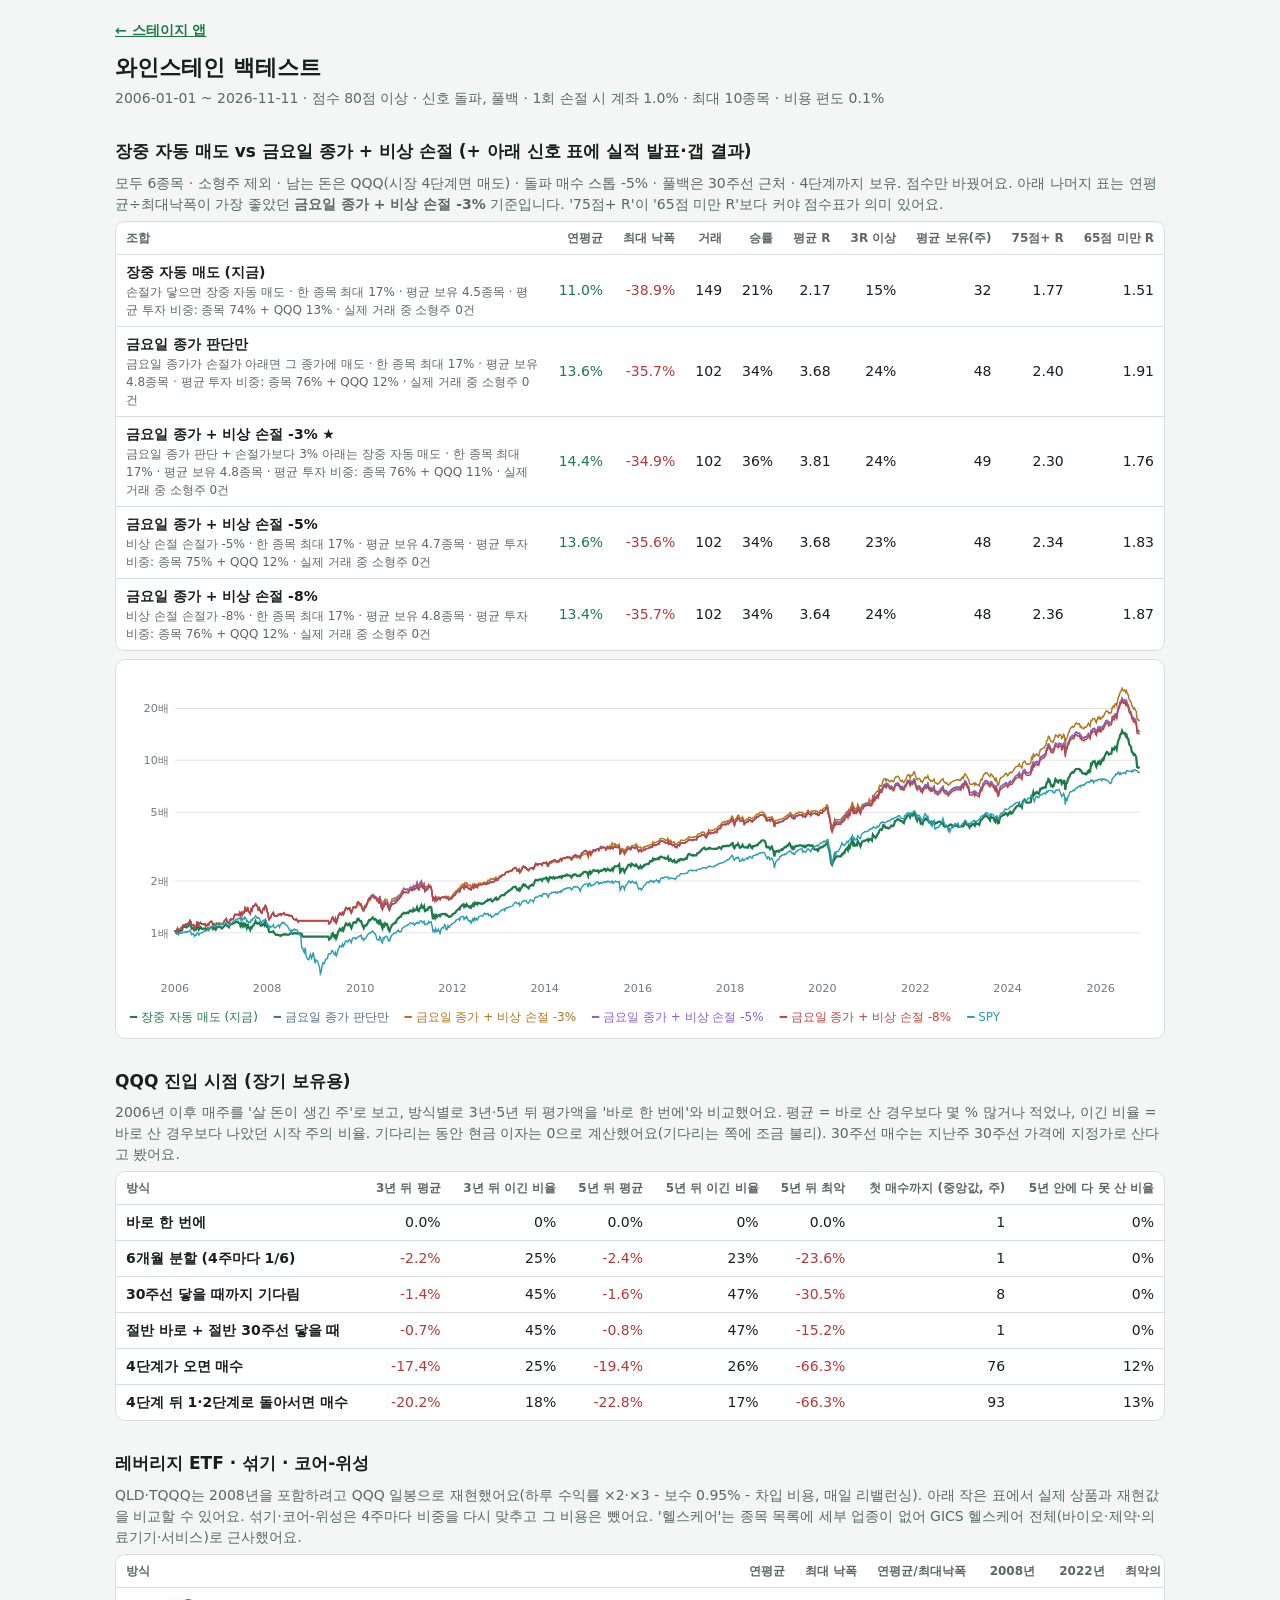
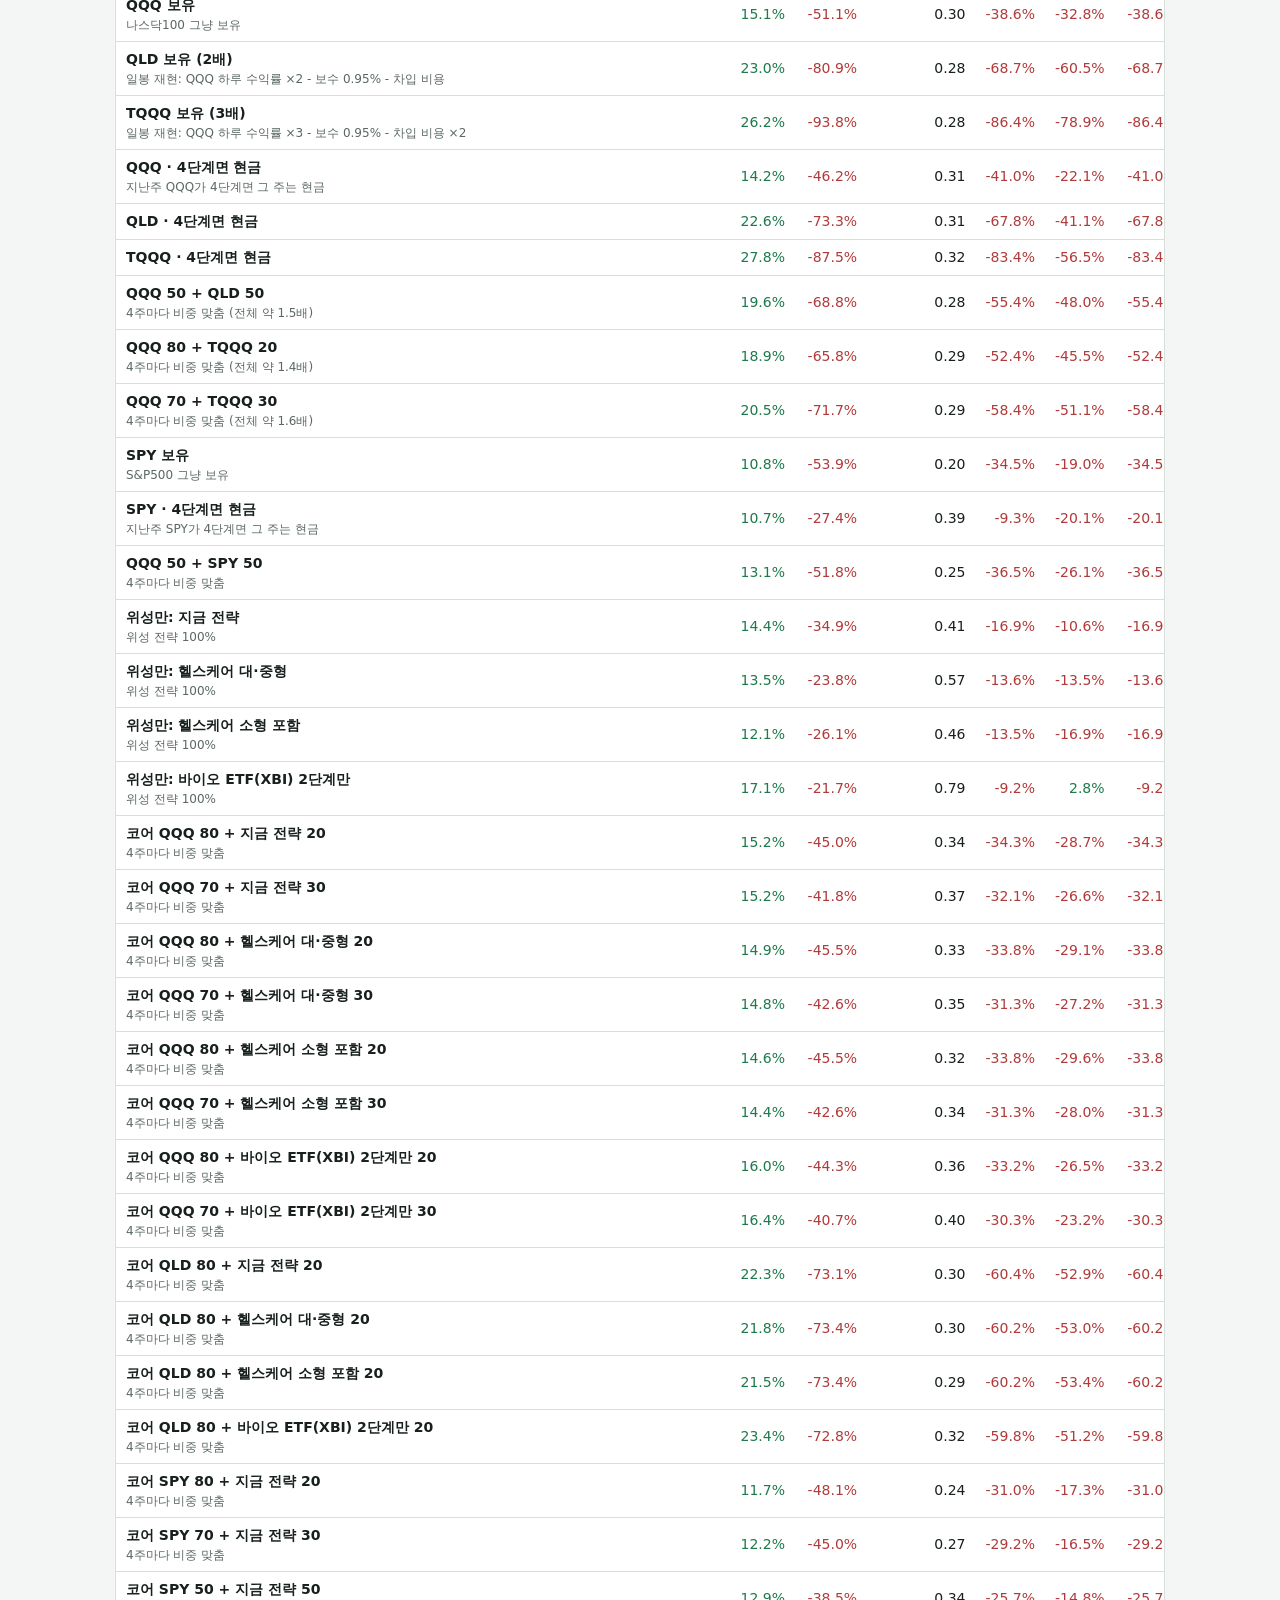
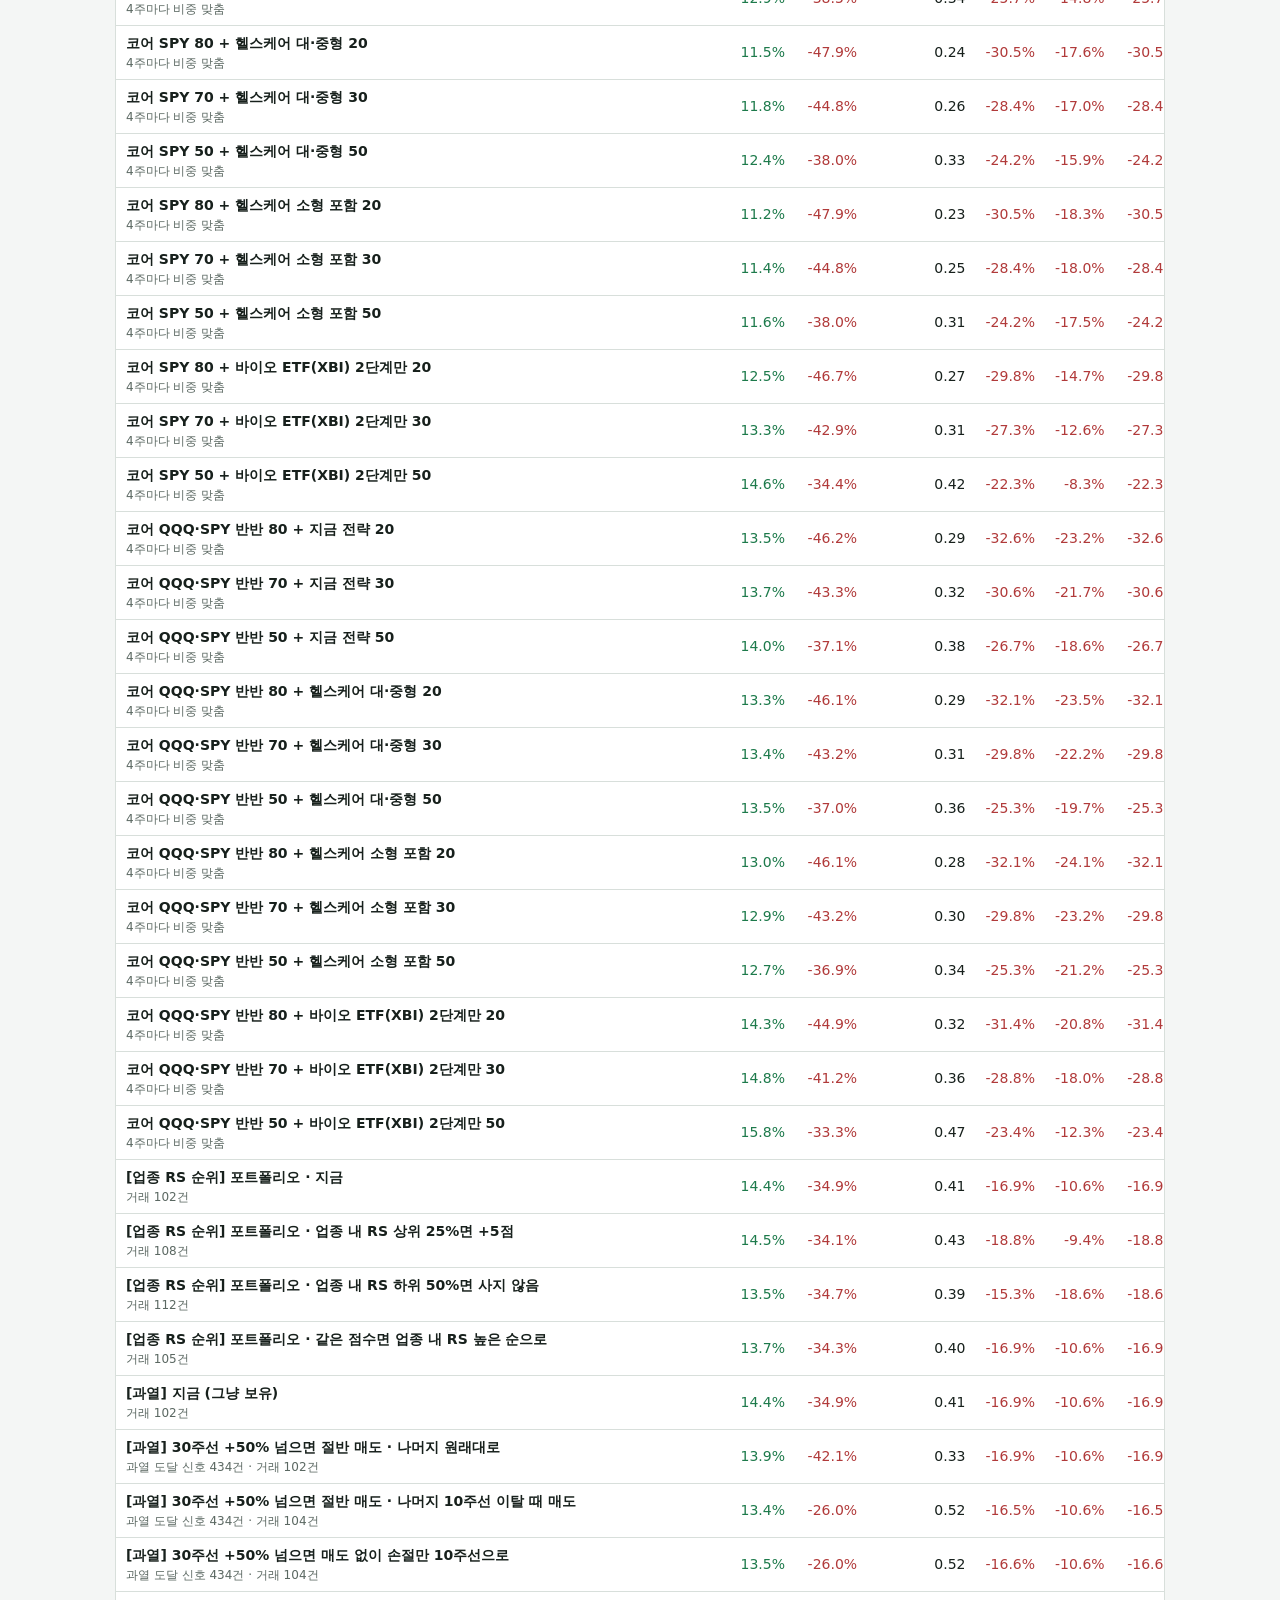
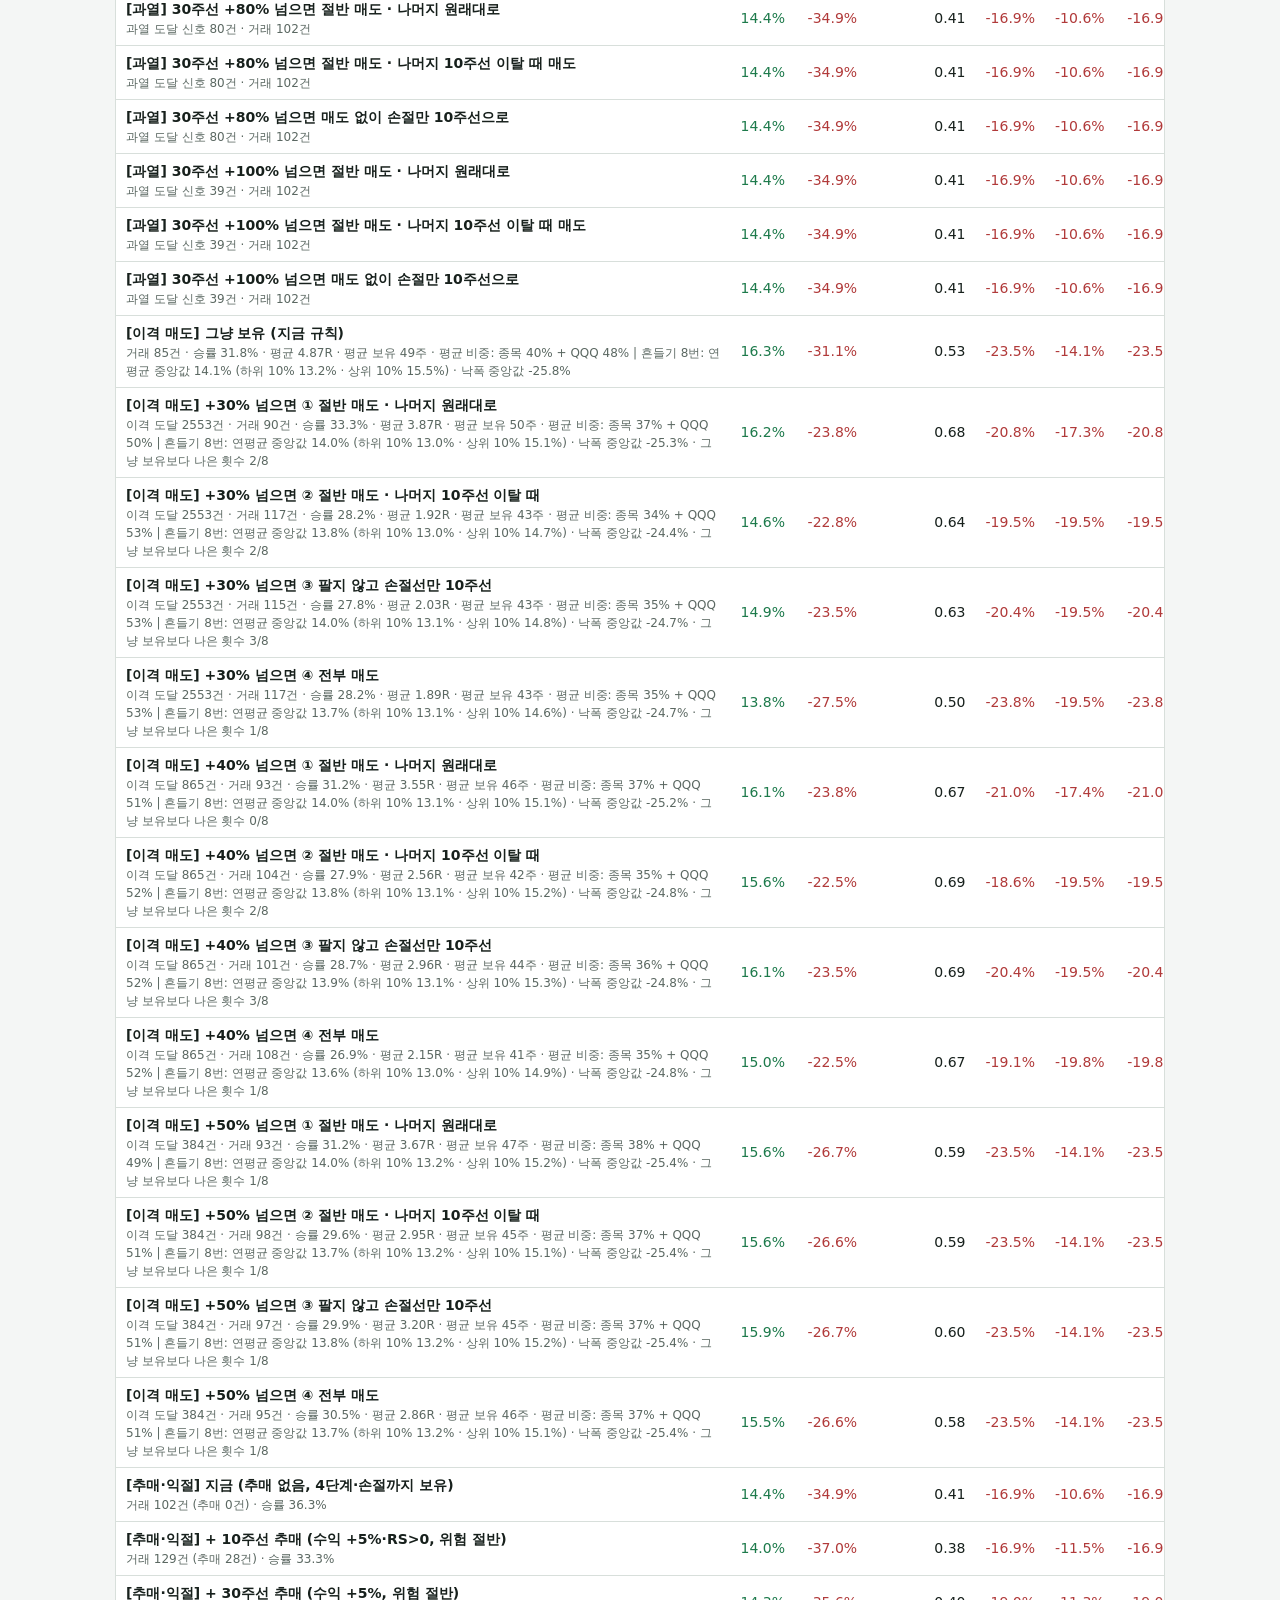
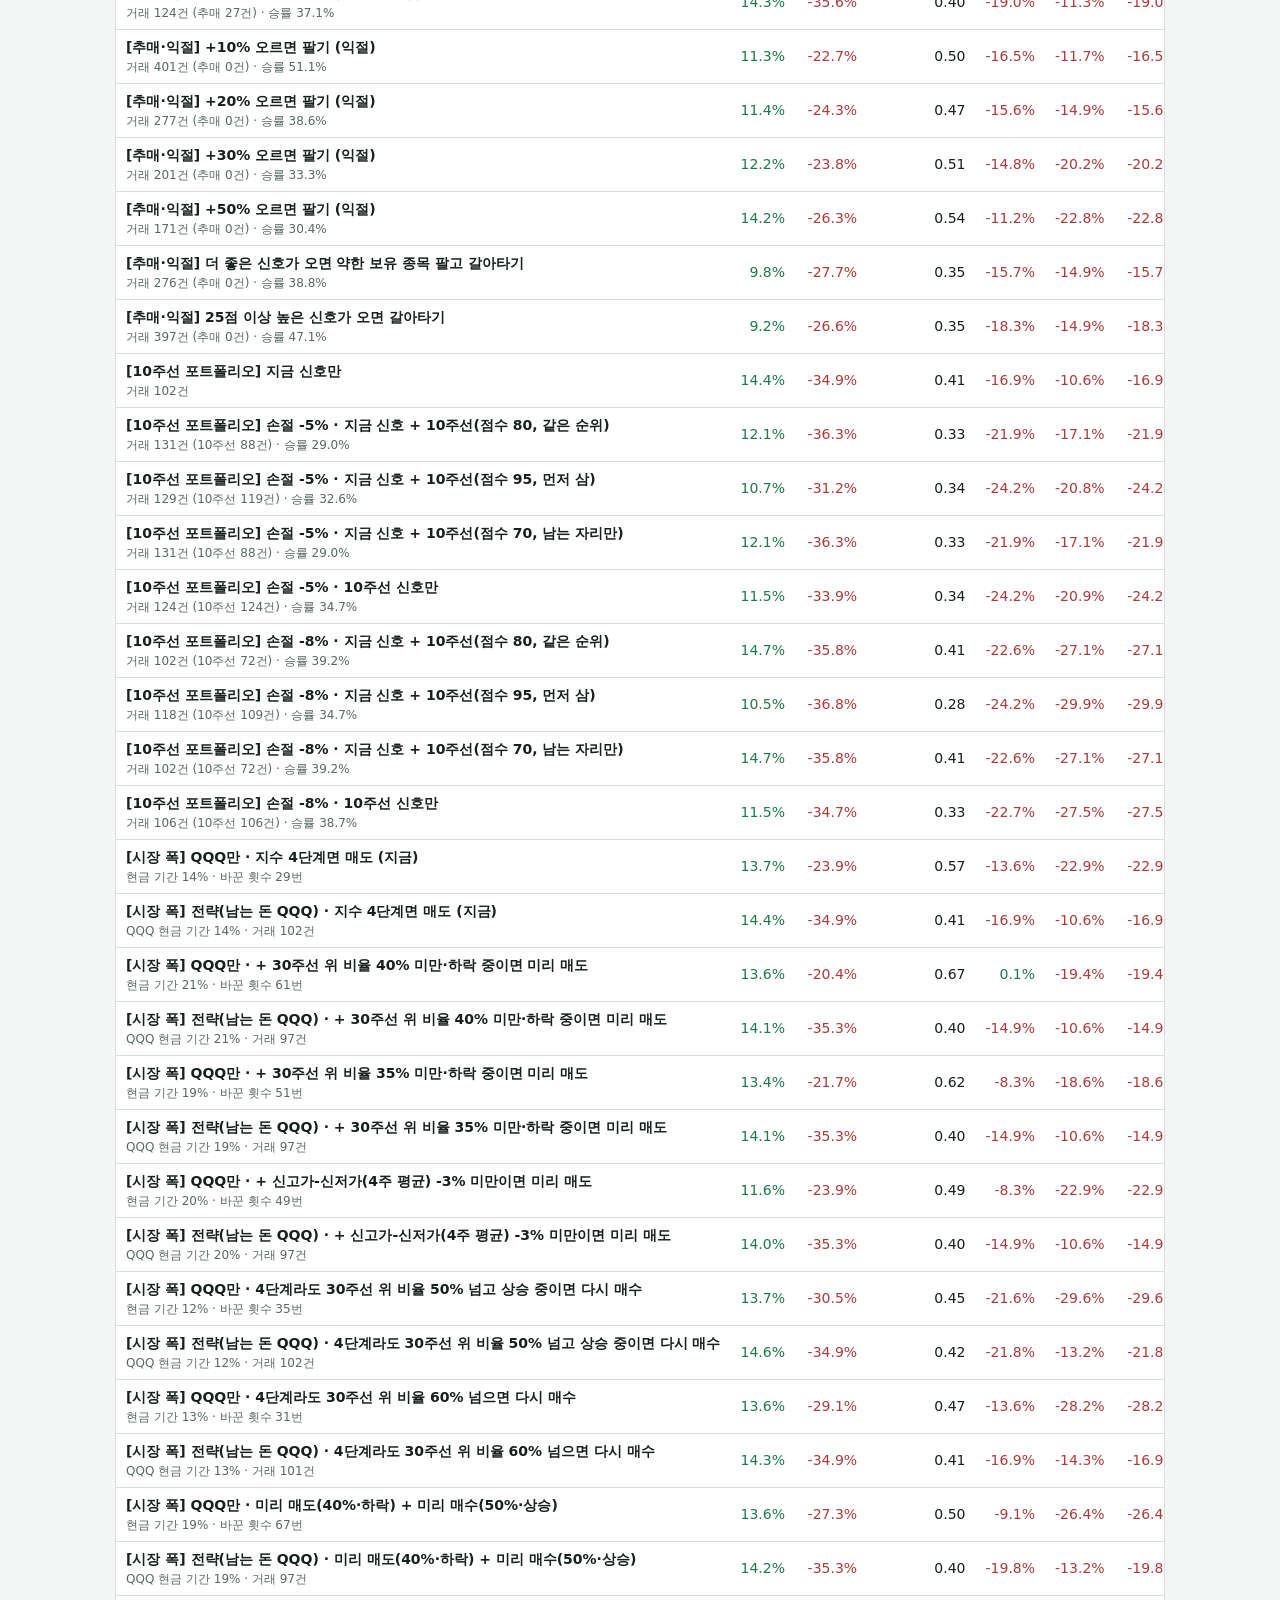
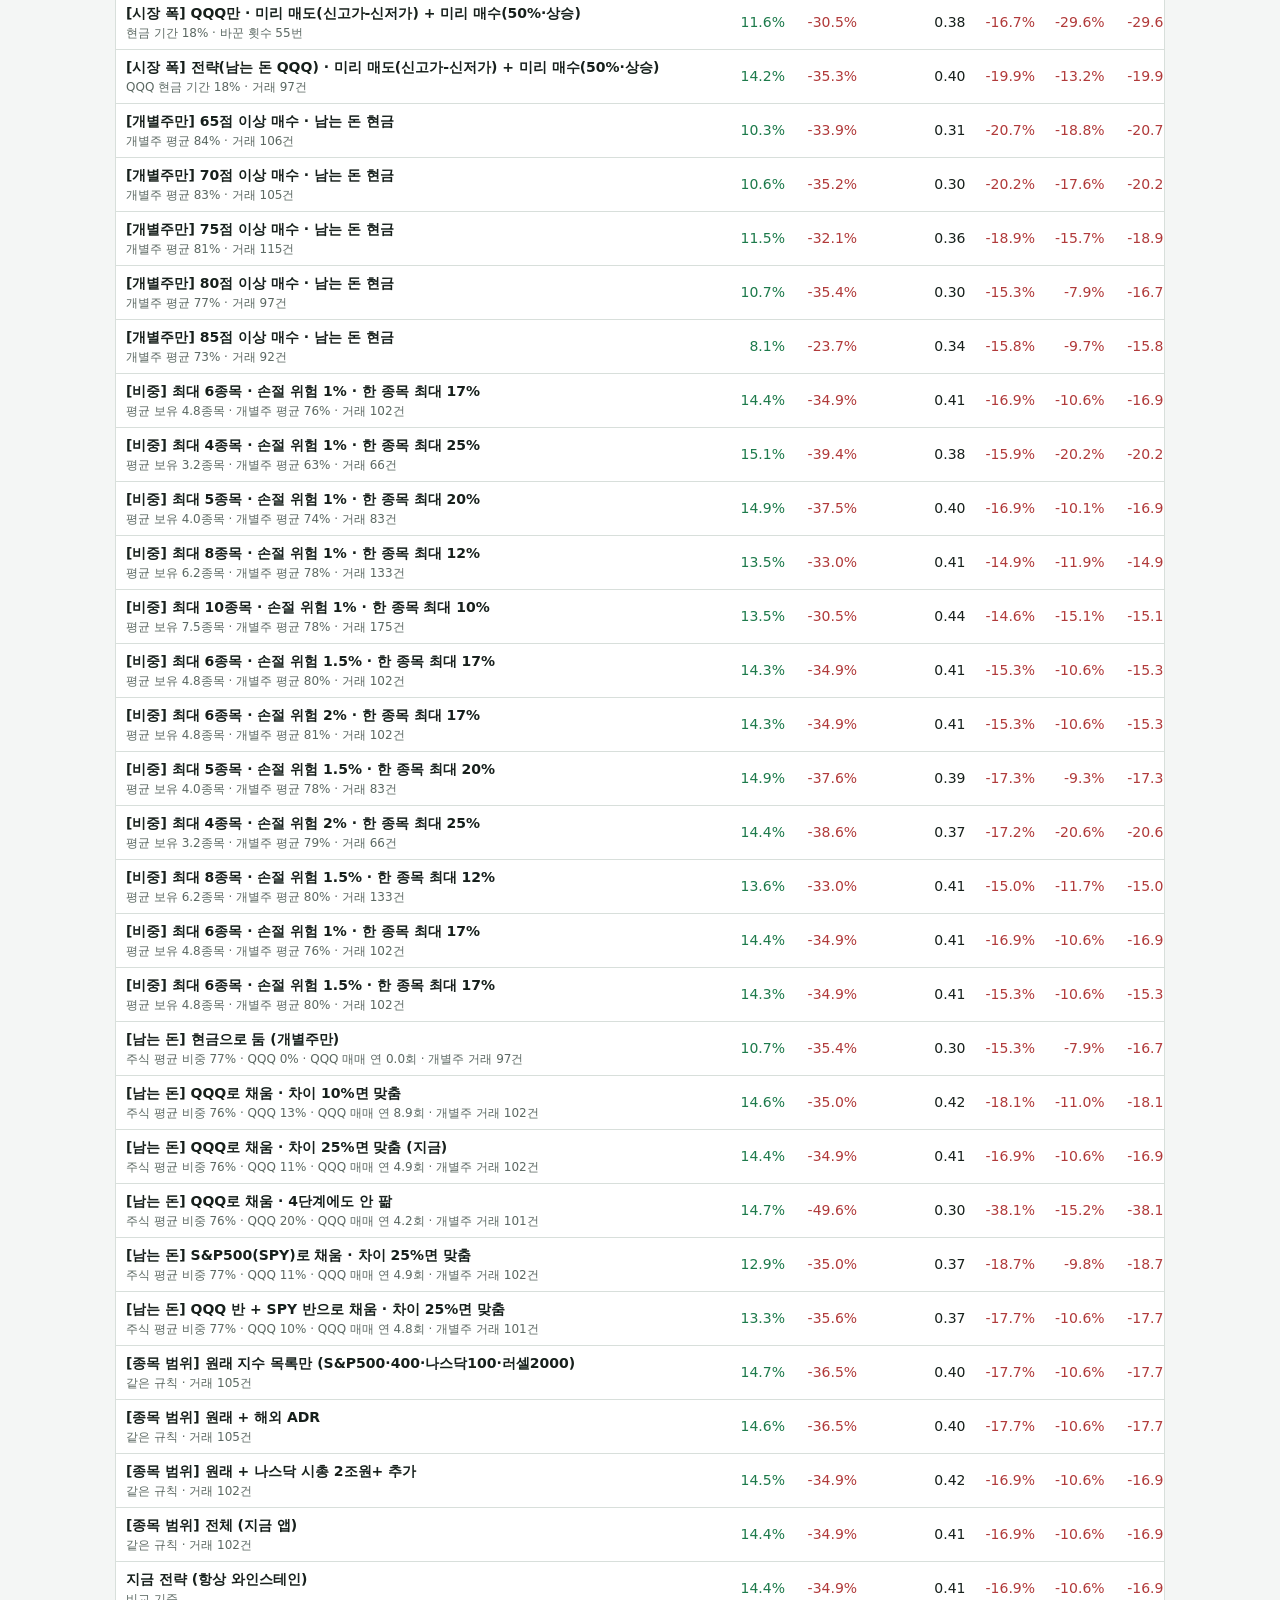
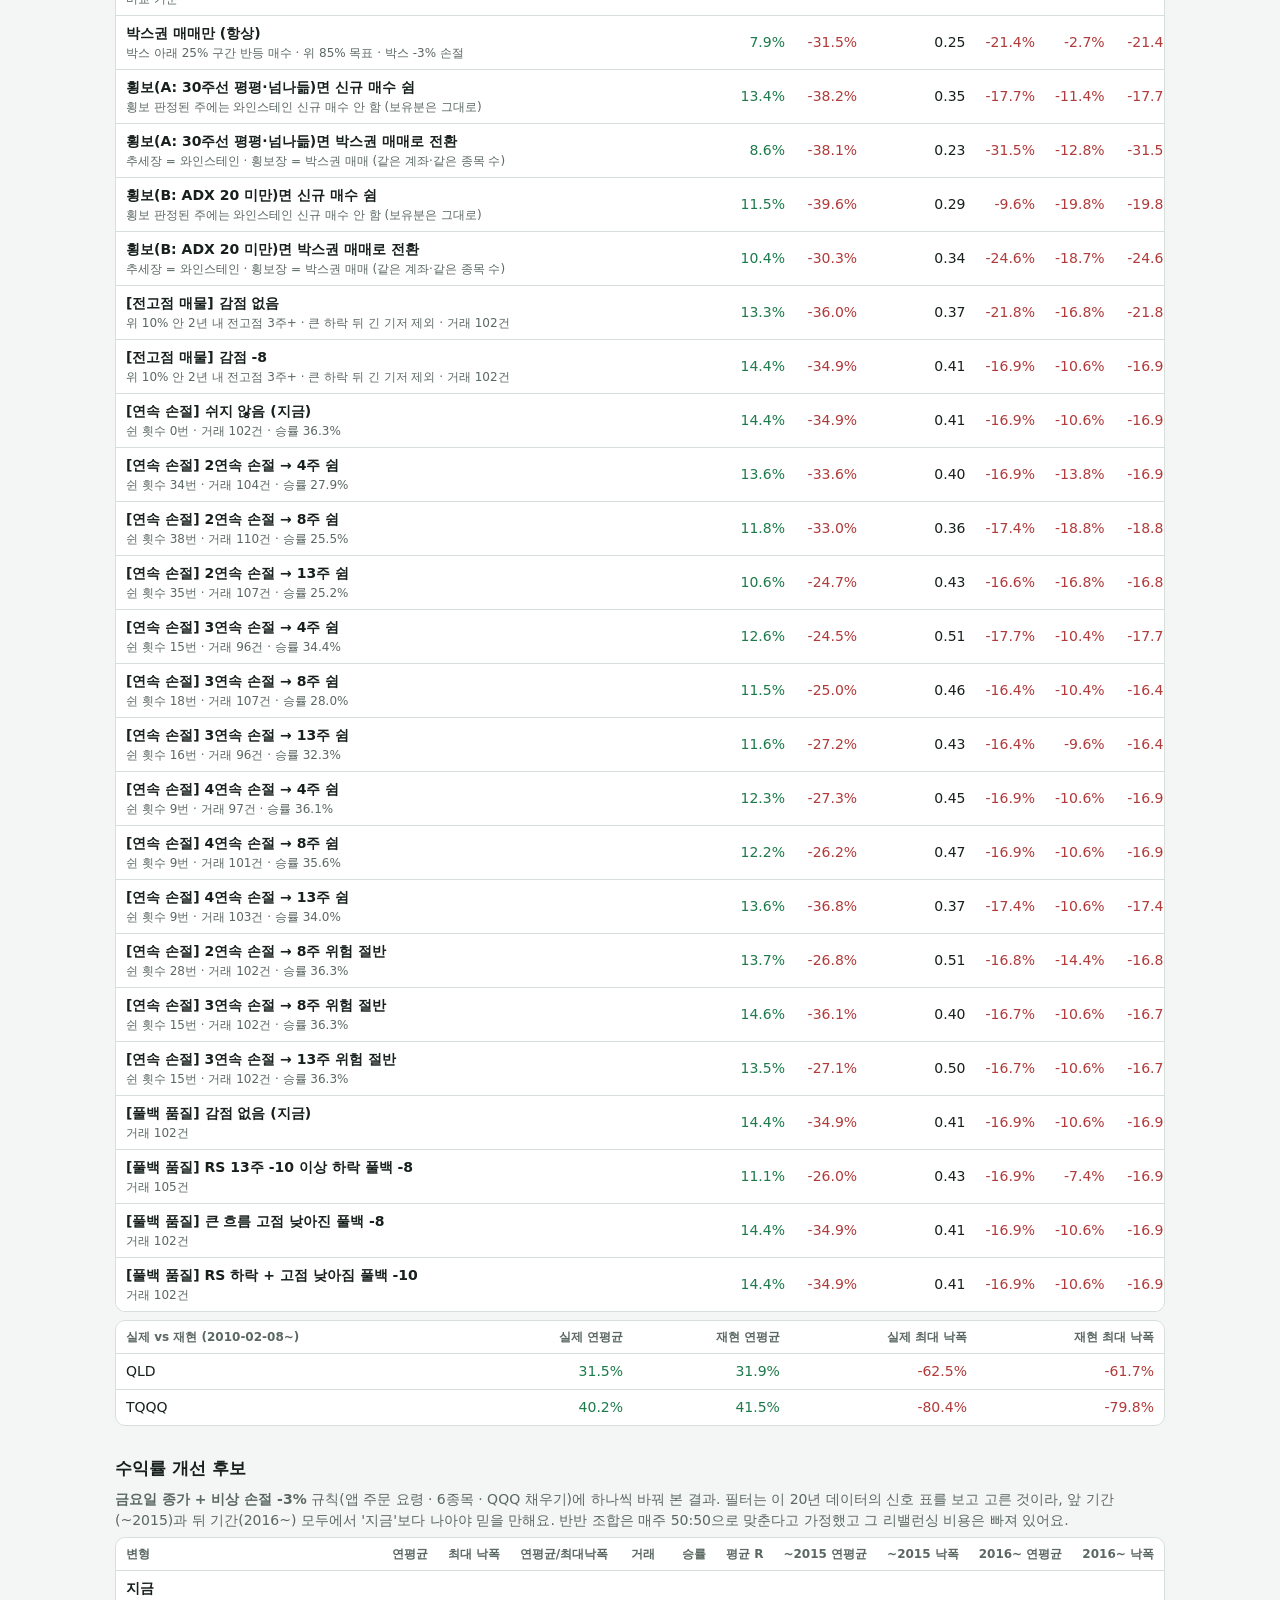
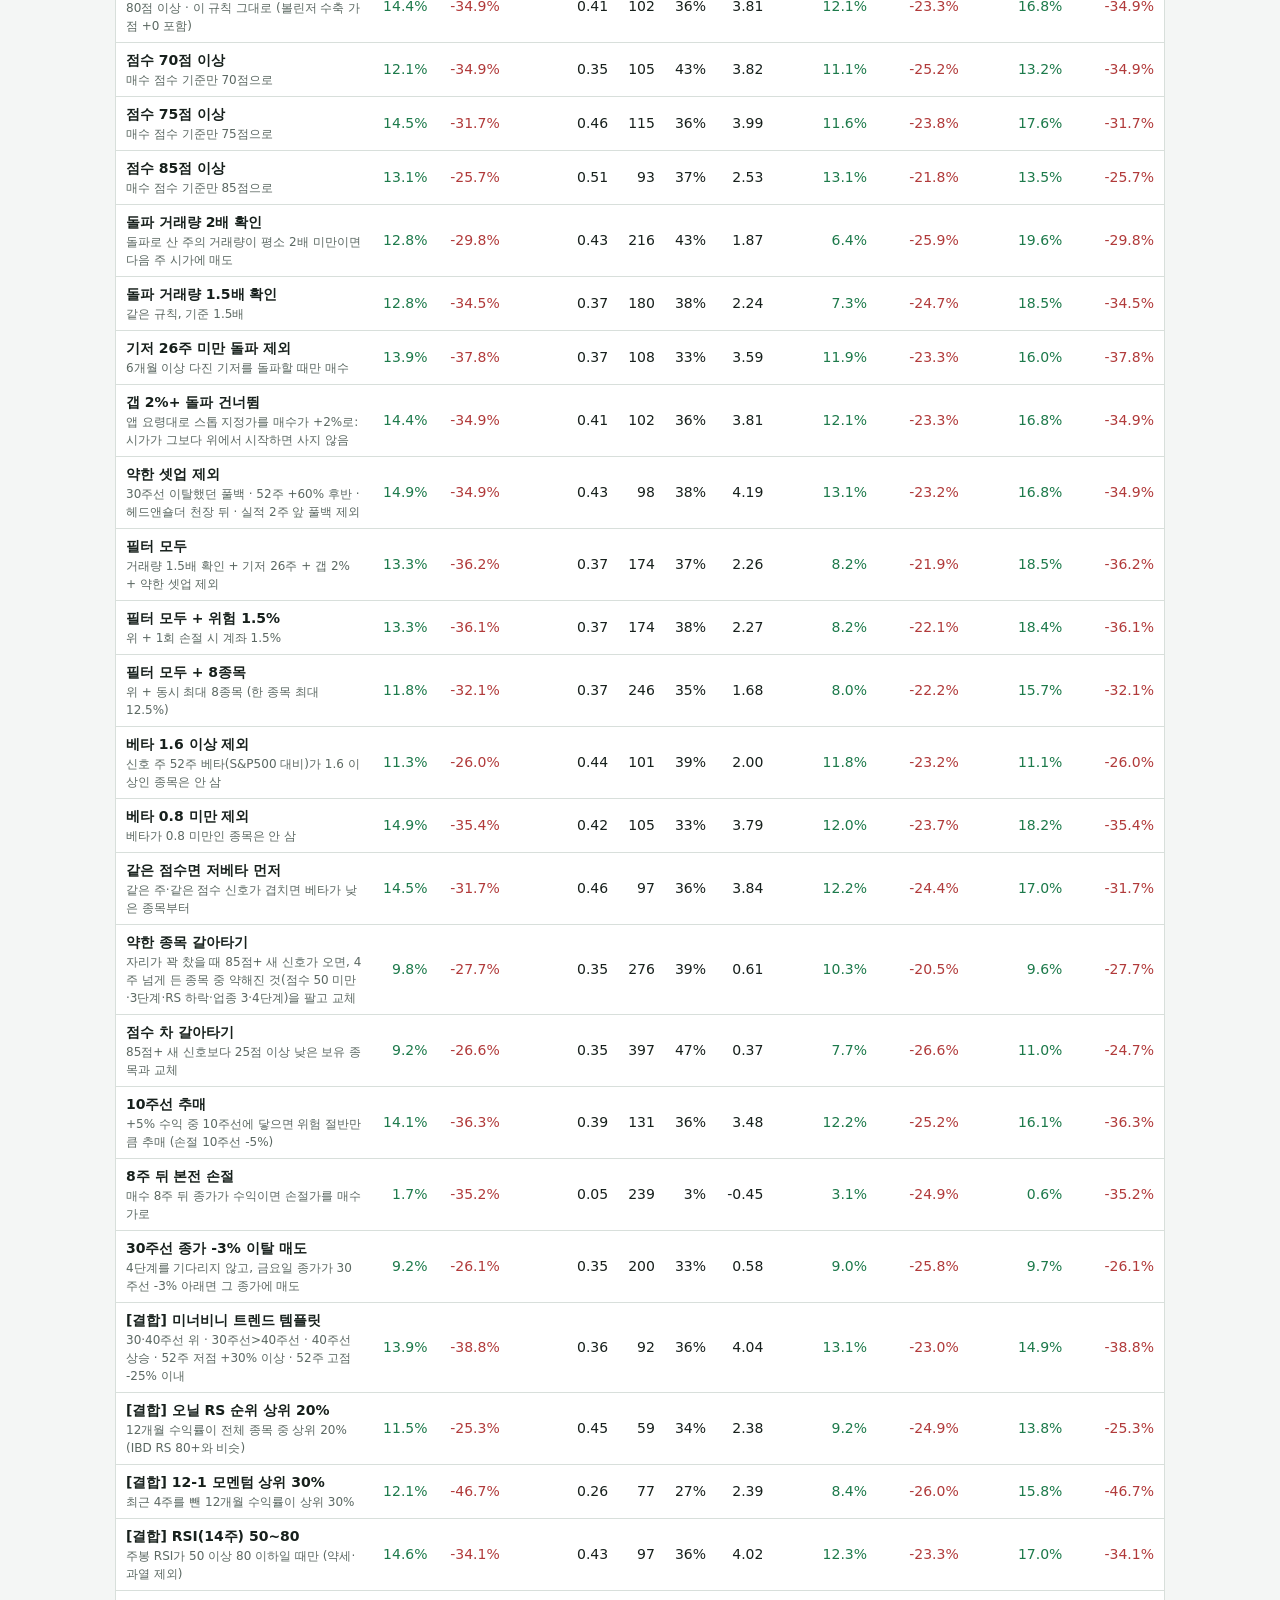
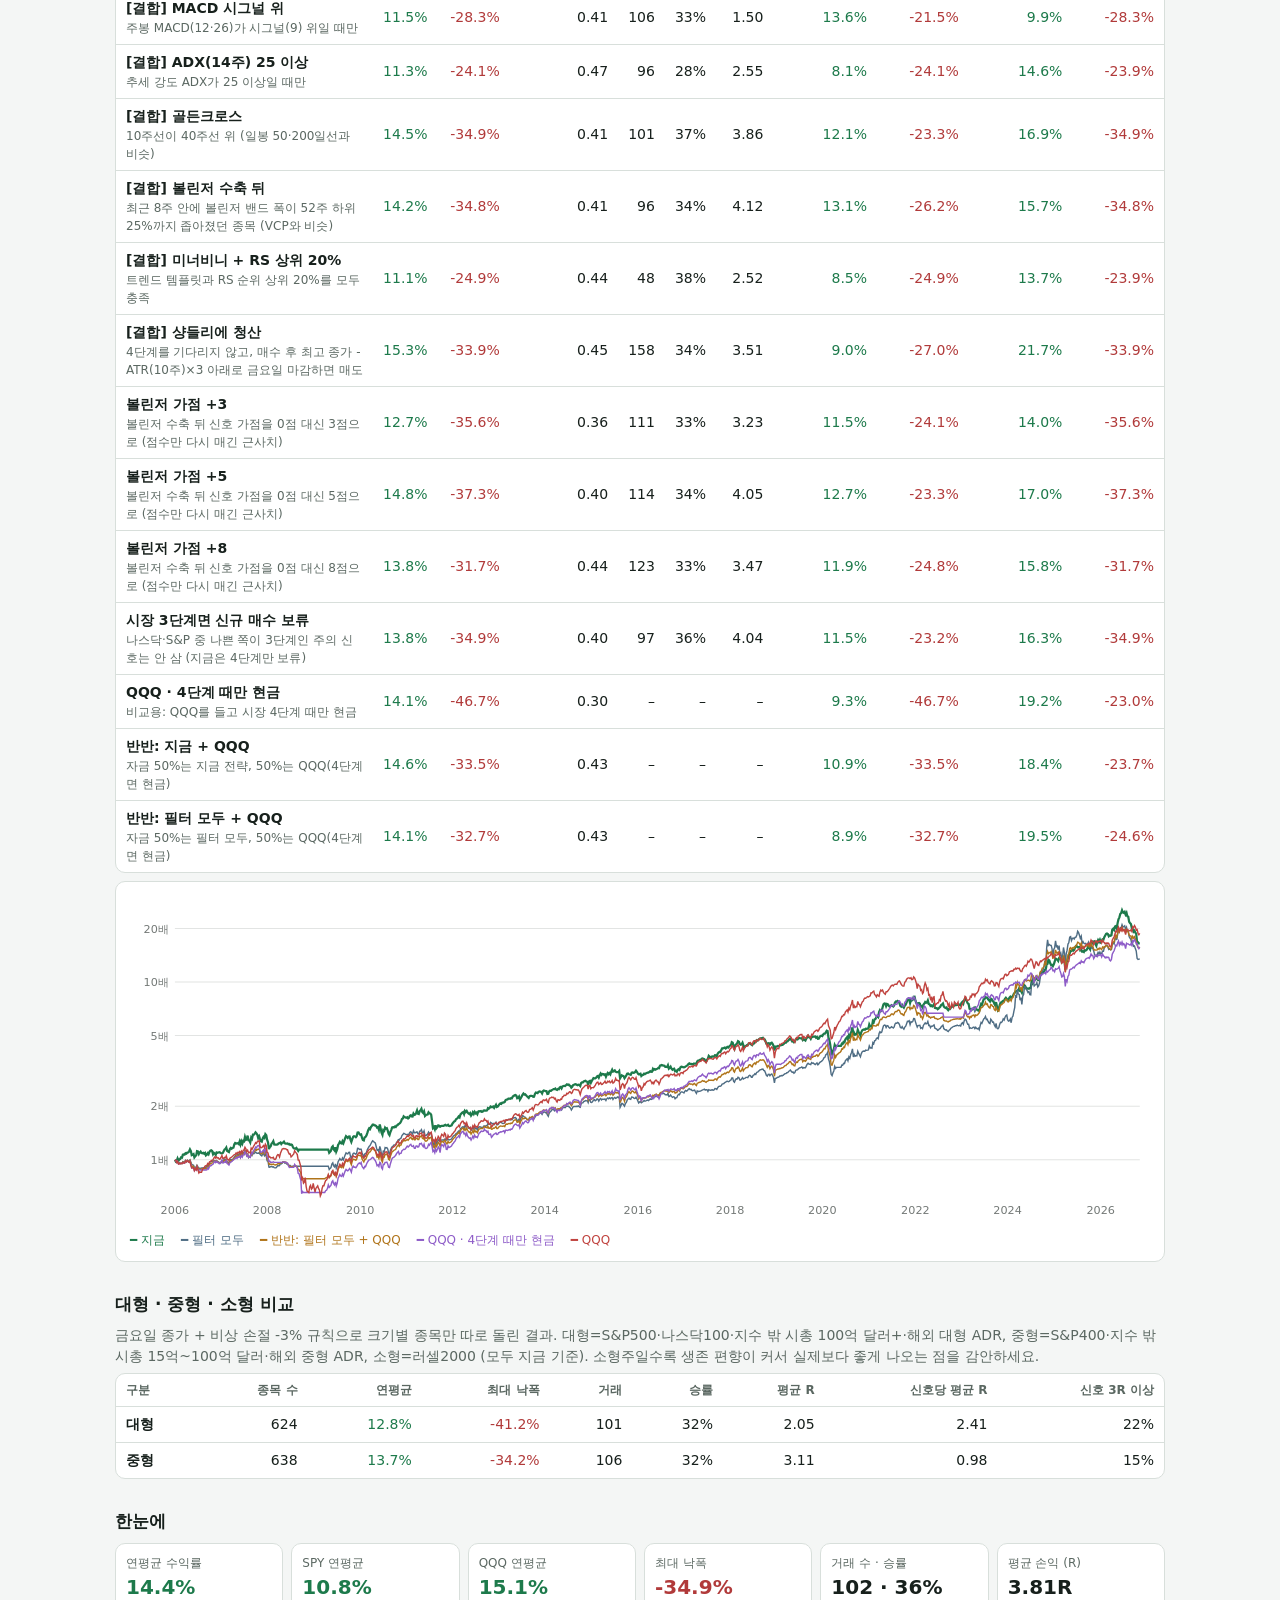
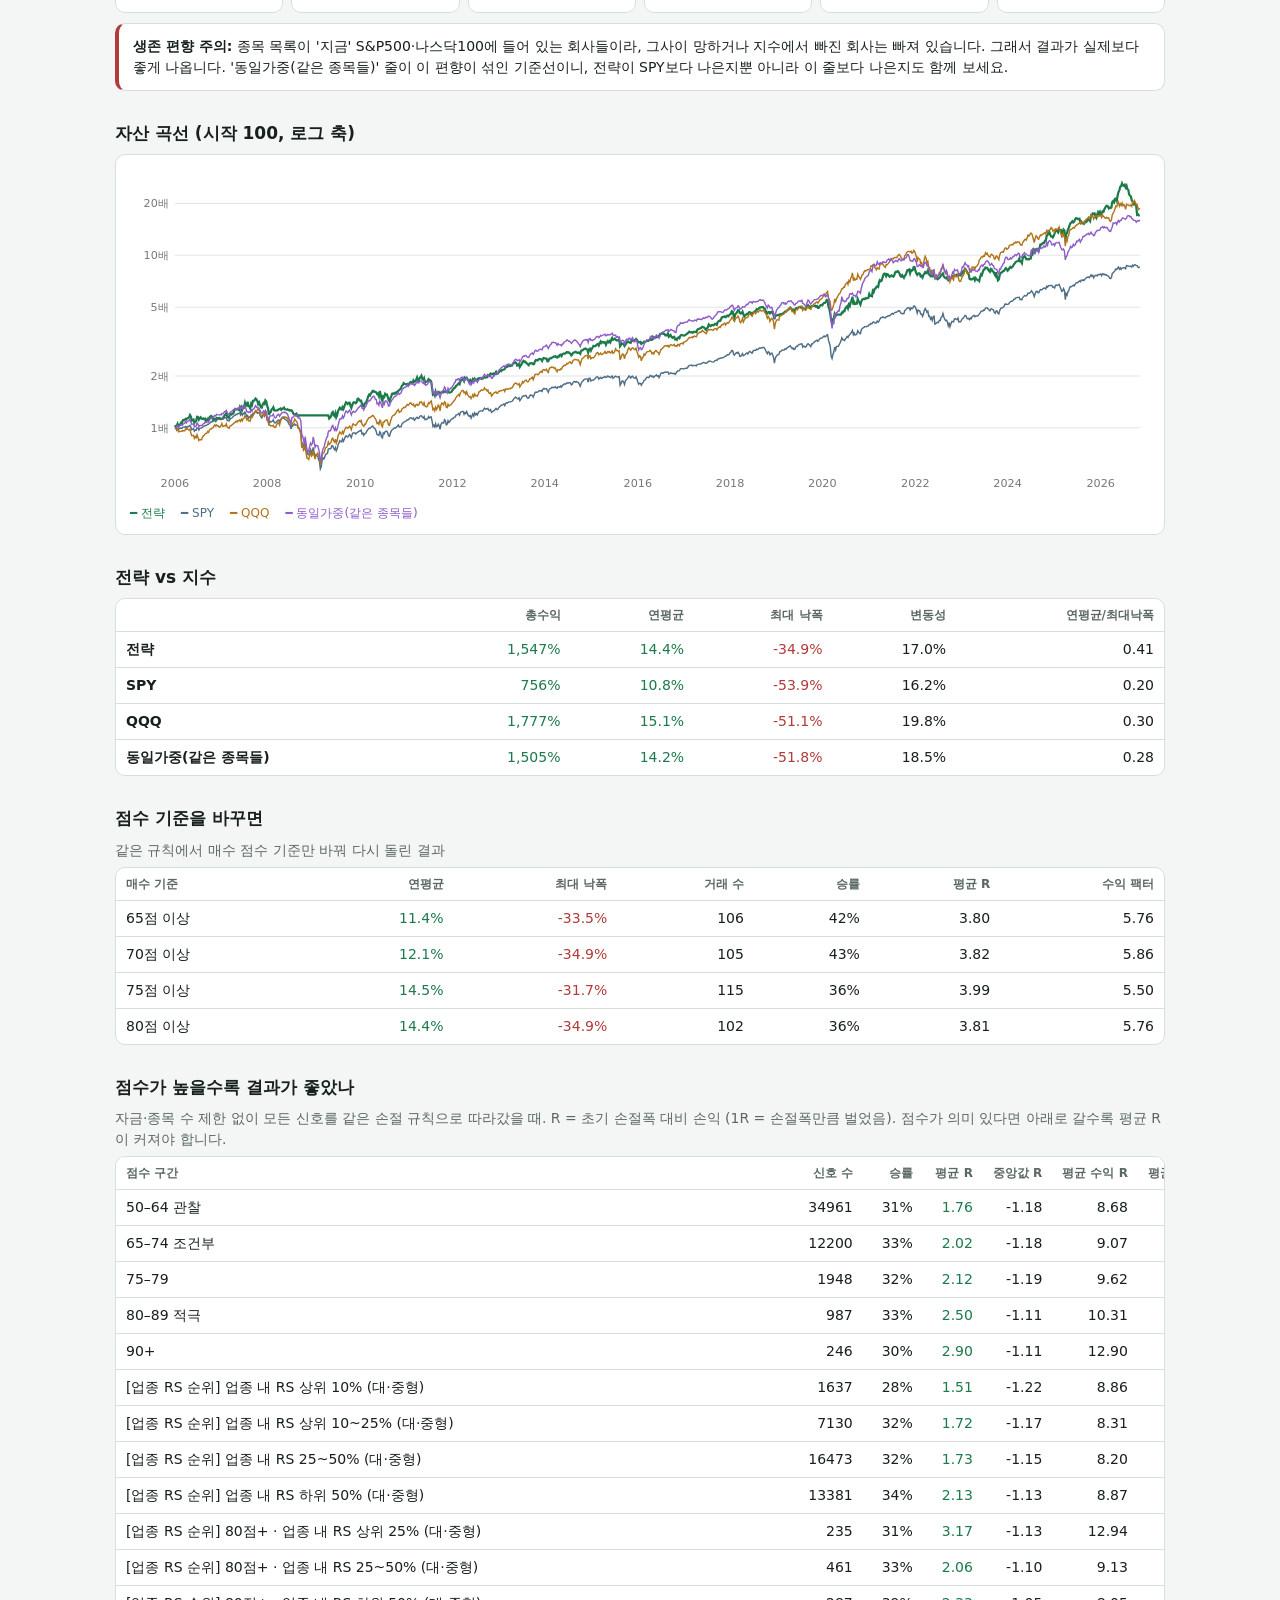
==== commit 28dd85a0: "backtest result" ====
--- a/docs/backtest/index.html
+++ b/docs/backtest/index.html
@@ -12,4 +12,4 @@
     .warn{border-left:4px solid var(--r)}b.big{font-size:20px}
     .kp{display:grid;grid-template-columns:repeat(auto-fill,minmax(150px,1fr));gap:8px}.kp div{background:var(--card);border:1px solid var(--line);border-radius:10px;padding:10px}
     .kp>div>span{display:block;font-size:12px;color:var(--mut)}
-    </style><div class=w><a href='../' style='display:inline-block;margin-bottom:10px;font-weight:700;color:var(--g)'>← 스테이지 앱</a><h1>와인스테인 백테스트</h1><div class=mut>2006-01-01 ~ 2026-11-11 · 점수 80점 이상 · 신호 돌파, 풀백 · 1회 손절 시 계좌 1.0% · 최대 10종목 · 비용 편도 0.1%</div><h2>장중 자동 매도 vs 금요일 종가 + 비상 손절 (+ 아래 신호 표에 실적 발표·갭 결과)</h2><div class=mut style='margin-bottom:6px'>모두 6종목 · 소형주 제외 · 남는 돈은 QQQ(시장 4단계면 매도) · 돌파 매수 스톱 -5% · 풀백은 30주선 근처 · 4단계까지 보유. 점수만 바꿨어요. 아래 나머지 표는 연평균÷최대낙폭이 가장 좋았던 <b>금요일 종가 + 비상 손절 -3%</b> 기준입니다. '75점+ R'이 '65점 미만 R'보다 커야 점수표가 의미 있어요.</div><div class=tw><table><tr><th class=l>조합</th><th>연평균</th><th>최대 낙폭</th><th>거래</th><th>승률</th><th>평균 R</th><th>3R 이상</th><th>평균 보유(주)</th><th>75점+ R</th><th>65점 미만 R</th></tr><tr><td class=l><b>장중 자동 매도 (지금)</b><div class=mut style='font-size:12px;white-space:normal;min-width:220px'>손절가 닿으면 장중 자동 매도 · 한 종목 최대 17% · 평균 보유 4.5종목 · 평균 투자 비중: 종목 73% + QQQ 14% · 실제 거래 중 소형주 0건</div></td><td><span class="pos">11.1%</span></td><td><span class="neg">-38.9%</span></td><td>147</td><td>21%</td><td>2.20</td><td>15%</td><td>33</td><td>1.76</td><td>1.51</td></tr><tr><td class=l><b>금요일 종가 판단만</b><div class=mut style='font-size:12px;white-space:normal;min-width:220px'>금요일 종가가 손절가 아래면 그 종가에 매도 · 한 종목 최대 17% · 평균 보유 4.7종목 · 평균 투자 비중: 종목 76% + QQQ 12% · 실제 거래 중 소형주 0건</div></td><td><span class="pos">13.5%</span></td><td><span class="neg">-35.7%</span></td><td>105</td><td>34%</td><td>3.52</td><td>23%</td><td>47</td><td>2.38</td><td>1.91</td></tr><tr><td class=l><b>금요일 종가 + 비상 손절 -3%</b> ★<div class=mut style='font-size:12px;white-space:normal;min-width:220px'>금요일 종가 판단 + 손절가보다 3% 아래는 장중 자동 매도 · 한 종목 최대 17% · 평균 보유 4.8종목 · 평균 투자 비중: 종목 77% + QQQ 11% · 실제 거래 중 소형주 0건</div></td><td><span class="pos">14.4%</span></td><td><span class="neg">-34.9%</span></td><td>102</td><td>36%</td><td>3.86</td><td>24%</td><td>49</td><td>2.28</td><td>1.76</td></tr><tr><td class=l><b>금요일 종가 + 비상 손절 -5%</b><div class=mut style='font-size:12px;white-space:normal;min-width:220px'>비상 손절 손절가 -5% · 한 종목 최대 17% · 평균 보유 4.7종목 · 평균 투자 비중: 종목 75% + QQQ 12% · 실제 거래 중 소형주 0건</div></td><td><span class="pos">13.5%</span></td><td><span class="neg">-35.6%</span></td><td>105</td><td>34%</td><td>3.52</td><td>22%</td><td>46</td><td>2.32</td><td>1.83</td></tr><tr><td class=l><b>금요일 종가 + 비상 손절 -8%</b><div class=mut style='font-size:12px;white-space:normal;min-width:220px'>비상 손절 손절가 -8% · 한 종목 최대 17% · 평균 보유 4.7종목 · 평균 투자 비중: 종목 76% + QQQ 12% · 실제 거래 중 소형주 0건</div></td><td><span class="pos">13.3%</span></td><td><span class="neg">-35.7%</span></td><td>105</td><td>34%</td><td>3.47</td><td>23%</td><td>47</td><td>2.34</td><td>1.86</td></tr></table></div><div class=card style='margin-top:8px'><svg viewBox="0 0 1000 320" width="100%" role="img" aria-label="자산 곡선 (로그 축)"><line x1="44" x2="990" y1="255.6" y2="255.6" stroke="currentColor" opacity=".12"/><text x="38" y="259.6" text-anchor="end" font-size="11" fill="currentColor" opacity=".6">1배</text><line x1="44" x2="990" y1="204.6" y2="204.6" stroke="currentColor" opacity=".12"/><text x="38" y="208.6" text-anchor="end" font-size="11" fill="currentColor" opacity=".6">2배</text><line x1="44" x2="990" y1="137.2" y2="137.2" stroke="currentColor" opacity=".12"/><text x="38" y="141.2" text-anchor="end" font-size="11" fill="currentColor" opacity=".6">5배</text><line x1="44" x2="990" y1="86.2" y2="86.2" stroke="currentColor" opacity=".12"/><text x="38" y="90.2" text-anchor="end" font-size="11" fill="currentColor" opacity=".6">10배</text><line x1="44" x2="990" y1="35.2" y2="35.2" stroke="currentColor" opacity=".12"/><text x="38" y="39.2" text-anchor="end" font-size="11" fill="currentColor" opacity=".6">20배</text><text x="44.0" y="314" font-size="11" text-anchor="middle" fill="currentColor" opacity=".6">2006</text><text x="134.4" y="314" font-size="11" text-anchor="middle" fill="currentColor" opacity=".6">2008</text><text x="225.7" y="314" font-size="11" text-anchor="middle" fill="currentColor" opacity=".6">2010</text><text x="316.1" y="314" font-size="11" text-anchor="middle" fill="currentColor" opacity=".6">2012</text><text x="406.6" y="314" font-size="11" text-anchor="middle" fill="currentColor" opacity=".6">2014</text><text x="497.9" y="314" font-size="11" text-anchor="middle" fill="currentColor" opacity=".6">2016</text><text x="588.3" y="314" font-size="11" text-anchor="middle" fill="currentColor" opacity=".6">2018</text><text x="678.7" y="314" font-size="11" text-anchor="middle" fill="currentColor" opacity=".6">2020</text><text x="770.0" y="314" font-size="11" text-anchor="middle" fill="currentColor" opacity=".6">2022</text><text x="860.4" y="314" font-size="11" text-anchor="middle" fill="currentColor" opacity=".6">2024</text><text x="951.7" y="314" font-size="11" text-anchor="middle" fill="currentColor" opacity=".6">2026</text><polyline points="44.0,253.1 44.9,254.8 45.7,254.4 46.6,252.2 47.5,255.0 48.3,253.9 49.2,254.0 50.1,252.9 51.0,253.0 51.8,249.9 52.7,249.7 53.6,249.7 54.4,249.1 55.3,250.3 56.2,249.4 57.0,249.4 57.9,247.9 58.8,246.1 59.7,248.3 60.5,251.6 61.4,251.4 62.3,250.7 63.1,253.2 64.0,252.5 64.9,252.5 65.7,248.7 66.6,249.4 67.5,252.2 68.3,250.5 69.2,250.0 70.1,251.6 71.0,251.7 71.8,251.5 72.7,251.6 73.6,251.3 74.4,253.0 75.3,252.2 76.2,251.2 77.0,252.5 77.9,251.3 78.8,250.6 79.6,249.9 80.5,249.6 81.4,251.8 82.3,250.5 83.1,251.3 84.0,252.4 84.9,250.5 85.7,250.4 86.6,249.6 87.5,249.3 88.3,249.6 89.2,250.5 90.1,251.3 91.0,250.3 91.8,249.7 92.7,248.6 93.6,248.0 94.4,247.5 95.3,249.1 96.2,249.4 97.0,250.2 97.9,247.8 98.8,246.7 99.6,247.2 100.5,246.8 101.4,246.2 102.3,245.7 103.1,245.7 104.0,244.7 104.9,244.9 105.7,244.7 106.6,246.1 107.5,246.3 108.3,248.7 109.2,246.6 110.1,249.0 111.0,247.0 111.8,249.0 112.7,246.8 113.6,247.6 114.4,250.5 115.3,247.0 116.2,250.6 117.0,250.8 117.9,252.8 118.8,250.1 119.6,250.5 120.5,248.7 121.4,247.8 122.3,246.2 123.1,244.1 124.0,246.0 124.9,246.7 125.7,245.8 126.6,245.6 127.5,247.3 128.3,248.6 129.2,248.6 130.1,247.0 130.9,246.7 131.8,248.3 132.7,245.6 133.6,247.3 134.4,250.0 135.3,250.2 136.2,254.1 137.0,255.0 137.9,254.9 138.8,254.7 139.6,254.7 140.5,254.2 141.4,255.8 142.3,256.7 143.1,257.6 144.0,257.6 144.9,257.4 145.7,257.7 146.6,258.2 147.5,258.6 148.3,257.8 149.2,258.0 150.1,257.2 150.9,257.0 151.8,257.4 152.7,256.9 153.6,257.3 154.4,257.5 155.3,257.4 156.2,257.3 157.0,256.4 157.9,256.2 158.8,256.3 159.6,256.7 160.5,256.0 161.4,255.9 162.2,255.9 163.1,256.3 164.0,255.9 164.9,256.3 165.7,255.7 166.6,256.0 167.5,256.3 168.3,256.7 169.2,259.4 170.1,259.4 170.9,259.4 171.8,259.4 172.7,259.4 173.6,259.4 174.4,259.4 175.3,259.4 176.2,259.4 177.0,259.4 177.9,259.4 178.8,259.4 179.6,259.4 180.5,259.4 181.4,259.4 182.2,259.4 183.1,259.4 184.0,259.4 184.9,259.4 185.7,259.4 186.6,259.4 187.5,259.4 188.3,259.4 189.2,259.4 190.1,259.4 190.9,259.4 191.8,259.4 192.7,259.4 193.6,259.4 194.4,259.4 195.3,262.4 196.2,261.4 197.0,260.5 197.9,257.1 198.8,256.1 199.6,258.9 200.5,260.0 201.4,257.1 202.2,261.0 203.1,259.0 204.0,254.8 204.9,253.4 205.7,251.8 206.6,253.1 207.5,253.4 208.3,251.3 209.2,253.0 210.1,250.6 210.9,248.4 211.8,246.4 212.7,247.2 213.5,248.1 214.4,247.0 215.3,246.6 216.2,249.5 217.0,251.0 217.9,248.3 218.8,246.1 219.6,245.1 220.5,245.2 221.4,245.7 222.2,244.7 223.1,241.9 224.0,241.8 224.9,243.4 225.7,244.3 226.6,244.2 227.5,247.4 228.3,248.9 229.2,251.0 230.1,248.5 230.9,248.7 231.8,248.1 232.7,246.7 233.5,244.9 234.4,243.1 235.3,243.4 236.2,242.4 237.0,241.7 237.9,240.6 238.8,241.5 239.6,242.7 240.5,242.2 241.4,242.8 242.2,245.0 243.1,244.5 244.0,247.3 244.9,242.5 245.7,245.6 246.6,248.9 247.5,251.1 248.3,247.6 249.2,249.0 250.1,246.4 250.9,247.6 251.8,247.0 252.7,249.3 253.5,252.7 254.4,253.9 255.3,251.0 256.2,249.5 257.0,247.9 257.9,246.9 258.8,246.7 259.6,245.6 260.5,245.9 261.4,243.4 262.2,242.4 263.1,240.9 264.0,240.8 264.8,239.7 265.7,239.6 266.6,237.5 267.5,236.6 268.3,235.4 269.2,235.9 270.1,235.7 270.9,236.2 271.8,235.6 272.7,236.3 273.5,235.0 274.4,233.3 275.3,233.7 276.2,234.7 277.0,235.4 277.9,232.8 278.8,233.7 279.6,233.1 280.5,232.2 281.4,230.3 282.2,233.0 283.1,233.8 284.0,230.7 284.8,230.2 285.7,227.8 286.6,230.7 287.5,231.1 288.3,229.4 289.2,234.6 290.1,234.5 290.9,233.5 291.8,234.0 292.7,231.3 293.5,231.5 294.4,231.2 295.3,232.8 296.2,239.2 297.0,244.3 297.9,241.4 298.8,243.3 299.6,239.2 300.5,242.7 301.4,242.1 302.2,240.4 303.1,239.7 304.0,241.2 304.8,239.9 305.7,239.7 306.6,239.6 307.5,239.5 308.3,239.4 309.2,239.0 310.1,240.3 310.9,239.9 311.8,241.3 312.7,242.1 313.5,242.1 314.4,242.1 315.3,241.2 316.1,239.7 317.0,238.9 317.9,237.7 318.8,237.3 319.6,235.7 320.5,234.7 321.4,233.9 322.2,232.7 323.1,233.7 324.0,230.8 324.8,230.2 325.7,229.1 326.6,228.7 327.5,230.8 328.3,229.1 329.2,230.3 330.1,228.3 330.9,229.4 331.8,230.5 332.7,231.7 333.5,230.6 334.4,231.8 335.3,230.3 336.1,228.9 337.0,230.3 337.9,227.6 338.8,228.9 339.6,228.5 340.5,229.6 341.4,227.7 342.2,227.8 343.1,228.4 344.0,228.0 344.8,228.7 345.7,228.4 346.6,227.9 347.5,227.4 348.3,227.0 349.2,226.3 350.1,226.3 350.9,224.9 351.8,225.4 352.7,224.6 353.5,223.9 354.4,225.1 355.3,225.5 356.1,224.7 357.0,224.3 357.9,222.6 358.8,221.6 359.6,223.0 360.5,222.8 361.4,221.4 362.2,220.5 363.1,219.2 364.0,218.2 364.8,216.9 365.7,217.0 366.6,217.0 367.4,216.6 368.3,214.9 369.2,214.6 370.1,214.3 370.9,213.6 371.8,213.6 372.7,213.2 373.5,212.5 374.4,211.9 375.3,210.8 376.1,210.3 377.0,210.0 377.9,209.3 378.8,210.3 379.6,212.1 380.5,212.7 381.4,211.3 382.2,213.4 383.1,211.7 384.0,210.3 384.8,208.3 385.7,206.6 386.6,208.1 387.4,207.0 388.3,207.7 389.2,209.3 390.1,209.8 390.9,210.7 391.8,208.5 392.7,208.4 393.5,207.8 394.4,207.2 395.3,208.1 396.1,206.2 397.0,203.3 397.9,201.8 398.8,202.5 399.6,202.8 400.5,201.9 401.4,201.5 402.2,201.2 403.1,201.3 404.0,202.4 404.8,200.5 405.7,200.2 406.6,200.3 407.4,199.9 408.3,199.2 409.2,201.9 410.1,203.1 410.9,200.3 411.8,199.3 412.7,200.3 413.5,199.9 414.4,200.7 415.3,199.9 416.1,200.4 417.0,199.8 417.9,200.8 418.7,201.4 419.6,200.4 420.5,200.7 421.4,199.5 422.2,199.5 423.1,201.2 424.0,199.0 424.8,199.4 425.7,198.8 426.6,199.3 427.4,198.7 428.3,198.0 429.2,198.8 430.1,198.9 430.9,199.1 431.8,199.4 432.7,200.6 433.5,199.9 434.4,198.6 435.3,198.6 436.1,197.8 437.0,198.0 437.9,199.0 438.7,199.6 439.6,199.6 440.5,199.3 441.4,199.6 442.2,198.6 443.1,197.6 444.0,197.5 444.8,196.2 445.7,196.1 446.6,195.9 447.4,196.1 448.3,196.5 449.2,198.9 450.0,195.8 450.9,195.0 451.8,196.6 452.7,195.5 453.5,194.3 454.4,193.1 455.3,193.5 456.1,194.2 457.0,194.7 457.9,193.8 458.7,194.2 459.6,196.0 460.5,194.6 461.4,194.0 462.2,194.8 463.1,193.9 464.0,194.2 464.8,194.9 465.7,194.5 466.6,196.4 467.4,195.9 468.3,194.7 469.2,195.7 470.0,195.6 470.9,197.1 471.8,196.4 472.7,196.0 473.5,197.3 474.4,194.5 475.3,193.6 476.1,194.0 477.0,193.9 477.9,193.5 478.7,193.9 479.6,192.7 480.5,201.2 481.4,199.7 482.2,197.7 483.1,197.8 484.0,199.0 484.8,200.9 485.7,198.0 486.6,197.0 487.4,195.1 488.3,193.9 489.2,193.1 490.0,193.8 490.9,194.5 491.8,191.9 492.7,192.0 493.5,192.3 494.4,193.0 495.3,192.7 496.1,191.3 497.0,193.1 497.9,195.2 498.7,197.2 499.6,195.9 500.5,195.3 501.3,197.1 502.2,196.3 503.1,195.9 504.0,194.8 504.8,195.3 505.7,194.6 506.6,194.1 507.4,193.9 508.3,193.9 509.2,193.2 510.0,192.5 510.9,193.1 511.8,192.8 512.7,190.1 513.5,191.1 514.4,190.5 515.3,190.9 516.1,190.2 517.0,190.1 517.9,189.2 518.7,189.4 519.6,187.1 520.5,187.0 521.3,186.5 522.2,187.0 523.1,187.1 524.0,187.4 524.8,188.5 525.7,188.4 526.6,188.6 527.4,186.8 528.3,190.1 529.2,189.3 530.0,188.3 530.9,190.3 531.8,191.2 532.7,190.5 533.5,190.3 534.4,192.6 535.3,192.3 536.1,193.3 537.0,191.2 537.9,190.6 538.7,191.2 539.6,189.2 540.5,188.4 541.3,188.5 542.2,188.7 543.1,189.4 544.0,189.0 544.8,188.4 545.7,188.3 546.6,187.6 547.4,186.3 548.3,185.8 549.2,186.0 550.0,186.4 550.9,186.9 551.8,187.4 552.6,186.8 553.5,186.9 554.4,186.6 555.3,186.5 556.1,185.0 557.0,184.6 557.9,184.2 558.7,183.6 559.6,182.2 560.5,181.5 561.3,180.7 562.2,180.7 563.1,180.4 564.0,181.9 564.8,182.7 565.7,182.5 566.6,181.5 567.4,180.6 568.3,179.8 569.2,179.4 570.0,179.1 570.9,178.7 571.8,178.9 572.6,179.0 573.5,178.3 574.4,178.6 575.3,179.1 576.1,178.5 577.0,177.4 577.9,176.7 578.7,177.0 579.6,177.7 580.5,175.3 581.3,175.2 582.2,175.2 583.1,174.5 584.0,174.5 584.8,174.4 585.7,174.1 586.6,174.7 587.4,174.7 588.3,174.6 589.2,174.3 590.0,172.7 590.9,172.0 591.8,175.3 592.6,176.6 593.5,174.7 594.4,174.0 595.3,173.9 596.1,172.3 597.0,173.0 597.9,174.7 598.7,174.7 599.6,173.9 600.5,172.0 601.3,174.5 602.2,174.9 603.1,175.3 603.9,175.6 604.8,175.4 605.7,175.5 606.6,173.7 607.4,173.0 608.3,173.5 609.2,175.2 610.0,176.0 610.9,173.8 611.8,173.6 612.6,173.5 613.5,173.5 614.4,172.3 615.3,172.2 616.1,171.5 617.0,170.3 617.9,170.0 618.7,168.9 619.6,168.2 620.5,168.5 621.3,168.5 622.2,168.7 623.1,170.3 623.9,171.8 624.8,172.1 625.7,171.3 626.6,171.2 627.4,171.9 628.3,170.9 629.2,170.2 630.0,172.2 630.9,174.4 631.8,178.0 632.6,174.4 633.5,174.3 634.4,173.6 635.2,173.3 636.1,174.2 637.0,173.1 637.9,172.3 638.7,171.7 639.6,172.1 640.5,171.1 641.3,170.2 642.2,169.7 643.1,169.6 643.9,168.6 644.8,168.7 645.7,167.1 646.6,166.3 647.4,167.7 648.3,169.6 649.2,170.6 650.0,169.4 650.9,170.9 651.8,169.5 652.6,168.5 653.5,168.2 654.4,168.5 655.2,168.4 656.1,167.9 657.0,167.8 657.9,167.9 658.7,168.4 659.6,168.4 660.5,167.6 661.3,168.6 662.2,168.5 663.1,167.7 663.9,168.2 664.8,167.9 665.7,167.5 666.6,168.1 667.4,168.0 668.3,168.3 669.2,168.4 670.0,170.9 670.9,172.5 671.8,173.0 672.6,172.3 673.5,171.6 674.4,172.8 675.2,171.5 676.1,170.5 677.0,170.0 677.9,169.6 678.7,170.0 679.6,169.1 680.5,168.0 681.3,168.6 682.2,168.5 683.1,167.4 683.9,165.3 684.8,170.4 685.7,173.8 686.5,177.4 687.4,184.6 688.3,188.9 689.2,185.6 690.0,183.8 690.9,178.8 691.8,181.0 692.6,179.9 693.5,179.9 694.4,179.9 695.2,179.9 696.1,179.9 697.0,179.9 697.9,177.8 698.7,177.9 699.6,176.1 700.5,176.3 701.3,173.7 702.2,172.6 703.1,171.6 703.9,173.7 704.8,169.9 705.7,171.3 706.5,167.8 707.4,165.8 708.3,162.2 709.2,170.0 710.0,167.5 710.9,169.3 711.8,168.9 712.6,169.0 713.5,164.9 714.4,166.7 715.2,167.8 716.1,170.0 717.0,167.3 717.9,165.4 718.7,165.2 719.6,164.3 720.5,164.8 721.3,164.1 722.2,163.5 723.1,163.2 723.9,164.7 724.8,162.8 725.7,163.4 726.5,163.2 727.4,164.4 728.3,158.5 729.2,159.8 730.0,160.4 730.9,161.7 731.8,160.5 732.6,158.8 733.5,157.6 734.4,155.6 735.2,153.6 736.1,153.5 737.0,153.8 737.8,152.0 738.7,149.2 739.6,149.6 740.5,151.4 741.3,152.0 742.2,151.5 743.1,151.9 743.9,152.4 744.8,151.7 745.7,150.7 746.5,149.6 747.4,150.2 748.3,150.2 749.2,148.4 750.0,145.2 750.9,144.9 751.8,144.0 752.6,143.4 753.5,143.4 754.4,144.2 755.2,144.8 756.1,145.2 757.0,145.5 757.8,146.5 758.7,147.3 759.6,144.0 760.5,142.9 761.3,141.2 762.2,140.0 763.1,139.4 763.9,139.0 764.8,141.5 765.7,138.7 766.5,139.2 767.4,139.8 768.3,137.1 769.2,136.9 770.0,140.0 770.9,143.2 771.8,145.1 772.6,142.9 773.5,142.4 774.4,143.7 775.2,147.7 776.1,147.0 777.0,148.1 777.8,145.7 778.7,143.5 779.6,142.9 780.5,144.0 781.3,143.2 782.2,143.2 783.1,146.2 783.9,146.7 784.8,146.5 785.7,145.7 786.5,148.7 787.4,147.0 788.3,145.7 789.1,148.0 790.0,147.3 790.9,147.1 791.8,146.3 792.6,145.9 793.5,145.7 794.4,145.9 795.2,147.7 796.1,147.6 797.0,146.9 797.8,150.1 798.7,150.7 799.6,150.7 800.5,150.8 801.3,150.8 802.2,150.4 803.1,149.5 803.9,148.9 804.8,148.5 805.7,148.9 806.5,151.1 807.4,150.5 808.3,150.0 809.1,149.5 810.0,149.6 810.9,150.1 811.8,150.7 812.6,151.0 813.5,150.5 814.4,150.3 815.2,150.4 816.1,150.2 817.0,150.3 817.8,148.4 818.7,145.9 819.6,147.1 820.5,149.0 821.3,149.1 822.2,149.1 823.1,151.5 823.9,149.9 824.8,150.0 825.7,148.4 826.5,148.7 827.4,148.0 828.3,149.6 829.1,146.9 830.0,147.8 830.9,148.0 831.8,148.1 832.6,148.9 833.5,145.8 834.4,143.9 835.2,143.8 836.1,142.4 837.0,140.8 837.8,141.0 838.7,138.7 839.6,140.5 840.4,140.6 841.3,141.8 842.2,142.5 843.1,144.3 843.9,140.3 844.8,141.5 845.7,142.1 846.5,142.1 847.4,144.7 848.3,145.9 849.1,142.4 850.0,143.3 850.9,147.3 851.8,147.1 852.6,142.9 853.5,140.8 854.4,140.6 855.2,139.9 856.1,138.9 857.0,139.1 857.8,138.2 858.7,137.4 859.6,138.1 860.4,139.6 861.3,138.6 862.2,136.7 863.1,136.1 863.9,137.9 864.8,137.6 865.7,136.4 866.5,134.5 867.4,133.4 868.3,132.2 869.1,130.9 870.0,130.4 870.9,130.1 871.8,128.2 872.6,130.5 873.5,129.9 874.4,131.6 875.2,126.3 876.1,125.3 877.0,124.2 877.8,125.4 878.7,127.0 879.6,127.2 880.4,127.0 881.3,127.1 882.2,126.8 883.1,126.5 883.9,120.6 884.8,121.2 885.7,116.8 886.5,119.3 887.4,118.3 888.3,117.3 889.1,116.7 890.0,117.9 890.9,118.4 891.7,116.2 892.6,113.3 893.5,113.5 894.4,113.2 895.2,112.3 896.1,112.6 897.0,111.9 897.8,112.1 898.7,107.5 899.6,107.2 900.4,103.9 901.3,104.7 902.2,107.8 903.1,110.7 903.9,110.2 904.8,111.5 905.7,110.4 906.5,107.5 907.4,104.0 908.3,104.9 909.1,106.7 910.0,107.4 910.9,105.3 911.7,105.3 912.6,105.0 913.5,108.8 914.4,107.8 915.2,105.7 916.1,105.7 917.0,114.7 917.8,108.3 918.7,107.6 919.6,103.9 920.4,102.6 921.3,101.2 922.2,98.7 923.0,98.2 923.9,97.1 924.8,97.8 925.7,96.9 926.5,95.0 927.4,94.2 928.3,94.2 929.1,94.0 930.0,93.9 930.9,94.0 931.7,95.8 932.6,95.8 933.5,98.0 934.4,98.3 935.2,98.8 936.1,98.4 937.0,99.1 937.8,99.1 938.7,97.4 939.6,95.8 940.4,97.3 941.3,96.5 942.2,89.1 943.0,89.7 943.9,86.8 944.8,86.7 945.7,86.4 946.5,88.9 947.4,91.7 948.3,89.0 949.1,87.1 950.0,88.7 950.9,86.7 951.7,88.7 952.6,86.4 953.5,84.3 954.4,85.2 955.2,82.4 956.1,80.2 957.0,78.3 957.8,77.3 958.7,77.8 959.6,79.9 960.4,79.1 961.3,79.1 962.2,78.7 963.0,73.7 963.9,73.9 964.8,74.8 965.7,72.1 966.5,72.2 967.4,74.6 968.3,68.9 969.1,65.6 970.0,63.8 970.9,60.3 971.7,59.7 972.6,56.5 973.5,58.8 974.3,59.1 975.2,58.6 976.1,61.5 977.0,60.5 977.8,64.1 978.7,64.3 979.6,69.5 980.4,70.9 981.3,72.1 982.2,77.3 983.0,77.9 983.9,79.9 984.8,79.3 985.7,80.8 986.5,82.5 987.4,92.3 988.3,92.8 989.1,92.5 990.0,91.5" fill="none" stroke="#1d7a4b" stroke-width="2.2"/><polyline points="44.0,253.1 44.9,254.8 45.7,254.2 46.6,251.4 47.5,253.7 48.3,252.8 49.2,252.1 50.1,250.5 51.0,251.0 51.8,248.6 52.7,248.3 53.6,248.6 54.4,247.6 55.3,247.9 56.2,247.0 57.0,246.8 57.9,245.5 58.8,243.7 59.7,244.9 60.5,248.4 61.4,248.1 62.3,247.8 63.1,251.2 64.0,250.0 64.9,249.4 65.7,245.3 66.6,245.5 67.5,248.0 68.3,246.6 69.2,245.7 70.1,247.1 71.0,247.2 71.8,246.9 72.7,247.6 73.6,247.0 74.4,249.3 75.3,248.7 76.2,247.3 77.0,248.2 77.9,245.8 78.8,244.9 79.6,244.5 80.5,245.2 81.4,248.3 82.3,246.9 83.1,247.5 84.0,248.8 84.9,246.5 85.7,246.9 86.6,246.5 87.5,246.4 88.3,246.7 89.2,247.3 90.1,247.4 91.0,247.0 91.8,245.5 92.7,243.7 93.6,243.1 94.4,241.9 95.3,245.0 96.2,245.6 97.0,246.1 97.9,243.2 98.8,242.2 99.6,242.9 100.5,242.2 101.4,241.9 102.3,238.8 103.1,237.5 104.0,238.0 104.9,237.8 105.7,237.8 106.6,238.5 107.5,236.0 108.3,238.9 109.2,235.9 110.1,238.1 111.0,235.5 111.8,235.9 112.7,231.6 113.6,234.5 114.4,234.1 115.3,230.5 116.2,234.9 117.0,235.0 117.9,236.9 118.8,232.3 119.6,233.5 120.5,229.6 121.4,229.6 122.3,228.5 123.1,227.3 124.0,228.2 124.9,229.8 125.7,232.9 126.6,231.2 127.5,233.8 128.3,235.8 129.2,236.2 130.1,233.2 130.9,231.6 131.8,232.6 132.7,229.1 133.6,230.2 134.4,234.4 135.3,236.7 136.2,243.4 137.0,241.3 137.9,240.6 138.8,238.0 139.6,237.3 140.5,235.8 141.4,238.9 142.3,239.0 143.1,239.1 144.0,239.0 144.9,238.6 145.7,237.7 146.6,237.7 147.5,237.1 148.3,238.4 149.2,237.3 150.1,237.0 150.9,236.2 151.8,237.8 152.7,238.0 153.6,238.1 154.4,237.9 155.3,238.6 156.2,238.5 157.0,239.2 157.9,238.8 158.8,239.2 159.6,241.1 160.5,242.5 161.4,242.7 162.2,242.9 163.1,242.2 164.0,243.6 164.9,245.0 165.7,243.8 166.6,243.8 167.5,243.8 168.3,243.8 169.2,243.8 170.1,243.8 170.9,243.8 171.8,243.8 172.7,243.8 173.6,243.8 174.4,243.8 175.3,243.8 176.2,243.8 177.0,243.8 177.9,243.8 178.8,243.8 179.6,243.8 180.5,243.8 181.4,243.8 182.2,243.8 183.1,243.8 184.0,243.8 184.9,243.8 185.7,243.8 186.6,243.8 187.5,243.8 188.3,243.8 189.2,243.8 190.1,243.8 190.9,243.8 191.8,243.8 192.7,243.8 193.6,243.8 194.4,243.8 195.3,246.8 196.2,245.8 197.0,244.9 197.9,241.5 198.8,240.5 199.6,243.3 200.5,244.4 201.4,241.6 202.2,245.6 203.1,243.5 204.0,239.4 204.9,237.9 205.7,236.4 206.6,237.6 207.5,238.0 208.3,235.9 209.2,237.6 210.1,235.1 210.9,232.9 211.8,231.0 212.7,231.7 213.5,232.6 214.4,231.4 215.3,231.4 216.2,234.4 217.0,236.0 217.9,233.1 218.8,230.5 219.6,229.9 220.5,230.2 221.4,230.5 222.2,228.9 223.1,225.6 224.0,225.7 224.9,226.6 225.7,227.3 226.6,227.4 227.5,231.1 228.3,232.4 229.2,232.5 230.1,229.5 230.9,229.9 231.8,227.9 232.7,226.2 233.5,223.8 234.4,222.2 235.3,222.6 236.2,220.0 237.0,219.4 237.9,218.6 238.8,219.9 239.6,221.6 240.5,221.1 241.4,222.1 242.2,224.3 243.1,223.9 244.0,227.0 244.9,221.6 245.7,226.0 246.6,231.3 247.5,232.9 248.3,229.1 249.2,229.6 250.1,226.6 250.9,227.4 251.8,226.9 252.7,229.5 253.5,232.2 254.4,233.5 255.3,230.4 256.2,228.9 257.0,227.1 257.9,226.9 258.8,227.2 259.6,226.4 260.5,226.3 261.4,224.3 262.2,224.1 263.1,222.5 264.0,222.3 264.8,220.8 265.7,220.0 266.6,218.0 267.5,216.5 268.3,214.7 269.2,215.4 270.1,215.2 270.9,216.0 271.8,215.7 272.7,216.4 273.5,214.9 274.4,212.8 275.3,213.1 276.2,214.2 277.0,214.9 277.9,212.5 278.8,213.1 279.6,212.7 280.5,211.6 281.4,209.3 282.2,212.1 283.1,212.8 284.0,209.5 284.8,209.4 285.7,207.2 286.6,210.3 287.5,211.2 288.3,209.4 289.2,214.4 290.1,214.2 290.9,213.7 291.8,213.7 292.7,210.5 293.5,211.1 294.4,210.8 295.3,213.2 296.2,219.8 297.0,225.4 297.9,223.4 298.8,225.1 299.6,222.7 300.5,226.6 301.4,226.1 302.2,223.8 303.1,223.3 304.0,225.0 304.8,223.4 305.7,223.2 306.6,222.9 307.5,222.8 308.3,222.5 309.2,222.1 310.1,223.6 310.9,223.0 311.8,223.9 312.7,224.7 313.5,224.6 314.4,224.3 315.3,223.8 316.1,222.2 317.0,221.4 317.9,220.2 318.8,219.8 319.6,218.3 320.5,217.5 321.4,216.6 322.2,215.2 323.1,216.0 324.0,213.2 324.8,212.6 325.7,211.5 326.6,211.0 327.5,212.8 328.3,210.0 329.2,211.3 330.1,210.0 330.9,211.4 331.8,211.8 332.7,213.0 333.5,212.1 334.4,213.2 335.3,211.6 336.1,209.9 337.0,211.2 337.9,208.9 338.8,210.0 339.6,209.5 340.5,210.7 341.4,208.5 342.2,208.3 343.1,208.3 344.0,207.7 344.8,208.1 345.7,207.7 346.6,207.4 347.5,207.3 348.3,207.9 349.2,207.5 350.1,207.4 350.9,206.7 351.8,207.3 352.7,206.9 353.5,206.0 354.4,206.4 355.3,206.0 356.1,205.8 357.0,205.5 357.9,204.4 358.8,203.1 359.6,204.7 360.5,204.5 361.4,202.9 362.2,201.9 363.1,200.9 364.0,201.0 364.8,199.5 365.7,199.8 366.6,199.7 367.4,199.5 368.3,197.7 369.2,197.7 370.1,197.5 370.9,196.7 371.8,196.6 372.7,196.1 373.5,195.6 374.4,195.3 375.3,194.0 376.1,193.2 377.0,192.6 377.9,192.1 378.8,193.0 379.6,195.2 380.5,195.4 381.4,194.2 382.2,196.8 383.1,195.4 384.0,194.1 384.8,192.0 385.7,190.8 386.6,192.0 387.4,191.5 388.3,192.5 389.2,193.1 390.1,194.1 390.9,194.5 391.8,192.9 392.7,192.5 393.5,192.3 394.4,192.1 395.3,193.3 396.1,192.0 397.0,189.2 397.9,187.7 398.8,188.1 399.6,188.5 400.5,187.4 401.4,187.6 402.2,187.5 403.1,187.5 404.0,188.8 404.8,186.8 405.7,186.2 406.6,186.6 407.4,186.6 408.3,186.7 409.2,189.4 410.1,190.2 410.9,187.3 411.8,186.6 412.7,186.5 413.5,186.0 414.4,185.9 415.3,185.3 416.1,185.2 417.0,184.8 417.9,186.1 418.7,186.7 419.6,185.8 420.5,186.1 421.4,184.5 422.2,183.8 423.1,185.8 424.0,184.1 424.8,183.9 425.7,183.6 426.6,184.0 427.4,183.5 428.3,182.8 429.2,183.4 430.1,183.1 430.9,182.7 431.8,182.7 432.7,183.8 433.5,183.1 434.4,181.2 435.3,180.5 436.1,179.6 437.0,179.8 437.9,180.1 438.7,181.1 439.6,180.8 440.5,180.9 441.4,182.6 442.2,179.5 443.1,178.4 444.0,177.8 444.8,176.8 445.7,176.5 446.6,175.7 447.4,176.6 448.3,176.6 449.2,179.5 450.0,176.2 450.9,175.9 451.8,178.0 452.7,176.7 453.5,175.9 454.4,175.7 455.3,176.0 456.1,176.5 457.0,175.6 457.9,174.8 458.7,174.5 459.6,176.5 460.5,175.0 461.4,173.5 462.2,174.9 463.1,174.1 464.0,174.4 464.8,174.8 465.7,174.5 466.6,175.9 467.4,174.4 468.3,173.1 469.2,174.2 470.0,174.1 470.9,175.2 471.8,174.1 472.7,172.4 473.5,174.3 474.4,173.0 475.3,172.7 476.1,173.0 477.0,176.0 477.9,175.8 478.7,175.9 479.6,174.8 480.5,181.7 481.4,180.7 482.2,178.4 483.1,178.5 484.0,179.5 484.8,181.7 485.7,179.3 486.6,177.8 487.4,176.0 488.3,175.1 489.2,175.0 490.0,175.7 490.9,176.2 491.8,173.8 492.7,173.9 493.5,174.2 494.4,174.7 495.3,174.5 496.1,173.3 497.0,174.6 497.9,176.4 498.7,178.0 499.6,176.9 500.5,176.3 501.3,178.0 502.2,177.2 503.1,176.8 504.0,175.8 504.8,176.3 505.7,175.5 506.6,175.1 507.4,174.8 508.3,174.9 509.2,174.2 510.0,173.4 510.9,174.1 511.8,173.9 512.7,171.1 513.5,172.2 514.4,171.5 515.3,172.0 516.1,171.3 517.0,171.1 517.9,170.3 518.7,170.5 519.6,168.1 520.5,168.0 521.3,167.5 522.2,168.0 523.1,168.1 524.0,168.4 524.8,169.4 525.7,169.4 526.6,169.5 527.4,167.8 528.3,171.0 529.2,170.2 530.0,169.2 530.9,171.2 531.8,172.1 532.7,171.4 533.5,171.2 534.4,173.5 535.3,173.2 536.1,174.0 537.0,172.2 537.9,171.6 538.7,172.3 539.6,170.0 540.5,169.3 541.3,169.4 542.2,169.7 543.1,169.9 544.0,169.6 544.8,169.0 545.7,168.5 546.6,167.9 547.4,166.8 548.3,166.1 549.2,166.7 550.0,166.7 550.9,166.8 551.8,167.1 552.6,166.3 553.5,166.3 554.4,166.3 555.3,166.6 556.1,164.3 557.0,163.4 557.9,163.3 558.7,162.8 559.6,162.7 560.5,161.7 561.3,161.3 562.2,161.9 563.1,162.0 564.0,163.6 564.8,164.4 565.7,162.9 566.6,161.6 567.4,159.0 568.3,159.9 569.2,160.5 570.0,159.8 570.9,159.5 571.8,159.8 572.6,159.5 573.5,158.4 574.4,158.4 575.3,159.3 576.1,156.9 577.0,155.7 577.9,155.2 578.7,155.3 579.6,153.5 580.5,151.9 581.3,151.8 582.2,151.5 583.1,151.0 584.0,151.9 584.8,151.1 585.7,150.3 586.6,150.9 587.4,150.0 588.3,149.1 589.2,148.5 590.0,145.9 590.9,146.4 591.8,150.4 592.6,152.3 593.5,148.8 594.4,148.0 595.3,146.8 596.1,145.0 597.0,145.4 597.9,147.7 598.7,148.3 599.6,148.0 600.5,146.4 601.3,148.6 602.2,151.2 603.1,150.1 603.9,149.6 604.8,148.7 605.7,148.8 606.6,147.2 607.4,146.9 608.3,147.3 609.2,148.3 610.0,148.7 610.9,147.3 611.8,147.2 612.6,145.9 613.5,145.7 614.4,144.0 615.3,144.3 616.1,143.7 617.0,142.7 617.9,142.3 618.7,142.2 619.6,142.0 620.5,141.7 621.3,142.9 622.2,143.3 623.1,145.0 623.9,147.4 624.8,148.0 625.7,146.8 626.6,146.8 627.4,148.0 628.3,146.8 629.2,146.3 630.0,147.4 630.9,149.3 631.8,153.8 632.6,150.1 633.5,150.2 634.4,149.8 635.2,149.5 636.1,149.7 637.0,149.0 637.9,148.9 638.7,148.5 639.6,148.5 640.5,148.0 641.3,147.1 642.2,146.3 643.1,146.3 643.9,145.2 644.8,145.0 645.7,143.9 646.6,143.0 647.4,142.3 648.3,143.6 649.2,145.0 650.0,144.4 650.9,145.8 651.8,145.4 652.6,143.3 653.5,142.8 654.4,143.2 655.2,142.2 656.1,141.7 657.0,142.0 657.9,142.3 658.7,142.0 659.6,143.8 660.5,142.9 661.3,143.7 662.2,144.3 663.1,142.5 663.9,141.3 664.8,139.9 665.7,141.1 666.6,141.4 667.4,142.7 668.3,140.8 669.2,140.7 670.0,140.6 670.9,140.6 671.8,140.4 672.6,141.5 673.5,140.9 674.4,142.6 675.2,142.6 676.1,140.9 677.0,140.0 677.9,139.7 678.7,140.0 679.6,138.5 680.5,137.7 681.3,137.8 682.2,136.6 683.1,134.9 683.9,135.1 684.8,141.6 685.7,144.2 686.5,148.3 687.4,154.4 688.3,156.7 689.2,153.8 690.0,152.3 690.9,148.1 691.8,150.0 692.6,149.0 693.5,149.0 694.4,149.0 695.2,149.0 696.1,149.0 697.0,149.0 697.9,146.9 698.7,147.0 699.6,145.2 700.5,145.5 701.3,142.8 702.2,141.8 703.1,140.7 703.9,142.8 704.8,139.0 705.7,140.4 706.5,136.9 707.4,134.9 708.3,131.3 709.2,139.1 710.0,136.7 710.9,138.4 711.8,137.9 712.6,138.1 713.5,133.6 714.4,135.7 715.2,137.3 716.1,139.0 717.0,135.9 717.9,134.1 718.7,133.6 719.6,131.9 720.5,131.3 721.3,130.5 722.2,130.7 723.1,130.4 723.9,130.7 724.8,129.2 725.7,131.1 726.5,131.1 727.4,130.4 728.3,124.5 729.2,126.7 730.0,123.7 730.9,124.9 731.8,123.3 732.6,122.1 733.5,123.3 734.4,119.8 735.2,116.7 736.1,118.0 737.0,117.5 737.8,115.0 738.7,113.1 739.6,111.9 740.5,111.5 741.3,113.2 742.2,111.0 743.1,111.5 743.9,112.4 744.8,114.1 745.7,114.4 746.5,113.4 747.4,114.6 748.3,116.0 749.2,115.1 750.0,112.1 750.9,111.1 751.8,111.0 752.6,110.3 753.5,111.1 754.4,112.2 755.2,114.2 756.1,114.7 757.0,113.8 757.8,115.4 758.7,115.5 759.6,113.0 760.5,112.2 761.3,110.8 762.2,108.1 763.1,108.2 763.9,107.7 764.8,111.2 765.7,108.7 766.5,109.5 767.4,109.8 768.3,106.7 769.2,106.7 770.0,110.4 770.9,113.1 771.8,115.1 772.6,113.5 773.5,113.1 774.4,113.4 775.2,116.1 776.1,115.8 777.0,117.5 777.8,114.4 778.7,113.1 779.6,111.8 780.5,112.9 781.3,112.4 782.2,110.7 783.1,114.2 783.9,114.0 784.8,115.8 785.7,115.0 786.5,115.9 787.4,114.8 788.3,113.4 789.1,117.4 790.0,117.8 790.9,118.3 791.8,119.5 792.6,119.1 793.5,118.4 794.4,117.9 795.2,116.3 796.1,115.3 797.0,114.4 797.8,117.7 798.7,118.5 799.6,119.2 800.5,119.0 801.3,120.2 802.2,120.8 803.1,119.3 803.9,118.9 804.8,117.3 805.7,116.6 806.5,116.0 807.4,115.4 808.3,115.3 809.1,114.6 810.0,114.7 810.9,114.1 811.8,114.5 812.6,114.8 813.5,114.2 814.4,115.0 815.2,112.4 816.1,111.4 817.0,113.1 817.8,110.1 818.7,108.3 819.6,109.2 820.5,111.1 821.3,113.0 822.2,113.6 823.1,119.8 823.9,119.9 824.8,119.8 825.7,120.1 826.5,119.3 827.4,118.5 828.3,120.8 829.1,119.0 830.0,120.2 830.9,120.9 831.8,120.7 832.6,121.6 833.5,117.5 834.4,114.9 835.2,115.6 836.1,112.5 837.0,110.1 837.8,109.9 838.7,108.1 839.6,108.4 840.4,108.3 841.3,109.9 842.2,111.0 843.1,111.9 843.9,109.3 844.8,109.7 845.7,111.8 846.5,111.9 847.4,114.3 848.3,116.0 849.1,112.9 850.0,117.2 850.9,121.1 851.8,120.2 852.6,116.3 853.5,113.9 854.4,113.7 855.2,112.9 856.1,112.0 857.0,112.0 857.8,111.0 858.7,110.0 859.6,110.9 860.4,112.4 861.3,111.4 862.2,109.6 863.1,108.7 863.9,109.7 864.8,109.2 865.7,108.0 866.5,106.3 867.4,105.2 868.3,103.9 869.1,103.2 870.0,102.9 870.9,102.4 871.8,100.4 872.6,103.0 873.5,102.8 874.4,104.5 875.2,99.4 876.1,98.4 877.0,97.4 877.8,98.7 878.7,100.3 879.6,100.5 880.4,100.3 881.3,100.4 882.2,100.0 883.1,99.8 883.9,93.9 884.8,94.9 885.7,89.3 886.5,92.0 887.4,91.0 888.3,90.0 889.1,89.5 890.0,90.7 890.9,91.0 891.7,88.1 892.6,84.8 893.5,84.9 894.4,84.1 895.2,83.3 896.1,83.5 897.0,81.6 897.8,81.5 898.7,76.3 899.6,75.8 900.4,72.1 901.3,72.8 902.2,75.8 903.1,78.0 903.9,77.5 904.8,78.6 905.7,76.9 906.5,74.5 907.4,71.4 908.3,71.9 909.1,72.6 910.0,73.5 910.9,71.6 911.7,72.0 912.6,71.9 913.5,75.7 914.4,74.7 915.2,71.6 916.1,72.5 917.0,82.6 917.8,75.2 918.7,75.0 919.6,71.2 920.4,70.1 921.3,67.2 922.2,65.3 923.0,65.0 923.9,63.7 924.8,64.6 925.7,63.9 926.5,61.8 927.4,60.5 928.3,60.8 929.1,62.0 930.0,61.8 930.9,61.7 931.7,64.6 932.6,64.1 933.5,66.3 934.4,66.1 935.2,66.7 936.1,65.1 937.0,65.6 937.8,65.3 938.7,63.9 939.6,62.0 940.4,63.5 941.3,64.8 942.2,59.0 943.0,59.4 943.9,57.2 944.8,57.4 945.7,56.9 946.5,59.5 947.4,61.3 948.3,58.0 949.1,55.9 950.0,57.6 950.9,55.7 951.7,57.8 952.6,56.8 953.5,54.9 954.4,55.4 955.2,53.0 956.1,51.2 957.0,49.5 957.8,49.1 958.7,49.9 959.6,51.9 960.4,50.8 961.3,51.1 962.2,50.8 963.0,45.6 963.9,44.8 964.8,46.0 965.7,42.8 966.5,42.5 967.4,44.8 968.3,39.4 969.1,36.1 970.0,34.1 970.9,30.6 971.7,30.1 972.6,27.3 973.5,29.4 974.3,29.7 975.2,28.9 976.1,31.4 977.0,29.9 977.8,33.2 978.7,33.7 979.6,38.5 980.4,39.6 981.3,40.6 982.2,44.7 983.0,45.7 983.9,48.1 984.8,47.2 985.7,49.2 986.5,50.4 987.4,59.1 988.3,58.7 989.1,59.7 990.0,58.9" fill="none" stroke="#4f6d84" stroke-width="1.4"/><polyline points="44.0,253.1 44.9,254.8 45.7,254.2 46.6,251.8 47.5,254.0 48.3,252.8 49.2,252.2 50.1,250.6 51.0,250.9 51.8,248.1 52.7,247.8 53.6,248.0 54.4,246.9 55.3,247.3 56.2,246.1 57.0,246.1 57.9,245.2 58.8,243.1 59.7,244.7 60.5,248.5 61.4,248.2 62.3,247.6 63.1,250.8 64.0,249.4 64.9,248.9 65.7,244.8 66.6,245.0 67.5,247.6 68.3,246.2 69.2,245.3 70.1,246.7 71.0,246.8 71.8,246.5 72.7,247.2 73.6,246.5 74.4,248.9 75.3,248.2 76.2,246.9 77.0,247.8 77.9,245.4 78.8,244.5 79.6,244.0 80.5,244.7 81.4,247.8 82.3,246.4 83.1,247.0 84.0,248.4 84.9,246.0 85.7,246.4 86.6,246.1 87.5,245.9 88.3,246.2 89.2,246.8 90.1,246.9 91.0,246.6 91.8,245.0 92.7,243.3 93.6,242.7 94.4,241.4 95.3,244.6 96.2,245.2 97.0,245.7 97.9,242.8 98.8,241.7 99.6,242.4 100.5,241.7 101.4,241.4 102.3,238.3 103.1,237.1 104.0,237.5 104.9,237.3 105.7,237.3 106.6,238.0 107.5,235.6 108.3,238.4 109.2,235.5 110.1,237.7 111.0,235.0 111.8,235.4 112.7,231.2 113.6,234.1 114.4,233.7 115.3,230.1 116.2,234.5 117.0,234.6 117.9,236.4 118.8,231.9 119.6,233.1 120.5,229.1 121.4,229.2 122.3,228.1 123.1,226.8 124.0,227.8 124.9,229.4 125.7,232.4 126.6,230.7 127.5,233.4 128.3,235.3 129.2,235.8 130.1,232.7 130.9,231.2 131.8,232.2 132.7,228.7 133.6,229.8 134.4,234.0 135.3,236.3 136.2,243.0 137.0,240.9 137.9,240.2 138.8,237.6 139.6,236.9 140.5,235.4 141.4,238.4 142.3,238.6 143.1,238.7 144.0,238.6 144.9,238.2 145.7,237.3 146.6,237.3 147.5,236.7 148.3,238.0 149.2,236.9 150.1,236.6 150.9,235.8 151.8,237.3 152.7,237.6 153.6,237.6 154.4,237.5 155.3,238.2 156.2,238.0 157.0,238.8 157.9,238.4 158.8,238.8 159.6,240.7 160.5,242.1 161.4,242.3 162.2,242.5 163.1,241.8 164.0,243.2 164.9,244.6 165.7,243.4 166.6,243.4 167.5,243.4 168.3,243.4 169.2,243.4 170.1,243.4 170.9,243.4 171.8,243.4 172.7,243.4 173.6,243.4 174.4,243.4 175.3,243.4 176.2,243.4 177.0,243.4 177.9,243.4 178.8,243.4 179.6,243.4 180.5,243.4 181.4,243.4 182.2,243.4 183.1,243.4 184.0,243.4 184.9,243.4 185.7,243.4 186.6,243.4 187.5,243.4 188.3,243.4 189.2,243.4 190.1,243.4 190.9,243.4 191.8,243.4 192.7,243.4 193.6,243.4 194.4,243.4 195.3,246.4 196.2,245.4 197.0,244.5 197.9,241.1 198.8,240.1 199.6,242.9 200.5,244.0 201.4,241.2 202.2,245.2 203.1,243.1 204.0,239.0 204.9,237.5 205.7,236.0 206.6,237.2 207.5,237.6 208.3,235.5 209.2,237.2 210.1,234.7 210.9,232.6 211.8,230.6 212.7,231.3 213.5,232.2 214.4,231.0 215.3,231.0 216.2,234.0 217.0,236.1 217.9,233.3 218.8,231.0 219.6,230.5 220.5,230.8 221.4,231.5 222.2,230.6 223.1,227.2 224.0,227.0 224.9,228.4 225.7,229.2 226.6,229.0 227.5,232.2 228.3,234.2 229.2,234.6 230.1,231.6 230.9,231.3 231.8,229.8 232.7,227.4 233.5,224.8 234.4,223.1 235.3,223.9 236.2,221.8 237.0,221.0 237.9,219.4 238.8,219.4 239.6,220.3 240.5,220.3 241.4,220.8 242.2,222.4 243.1,222.0 244.0,224.4 244.9,219.4 245.7,223.0 246.6,227.2 247.5,229.3 248.3,224.8 249.2,225.5 250.1,222.3 250.9,223.3 251.8,223.0 252.7,225.2 253.5,228.2 254.4,229.5 255.3,226.5 256.2,224.5 257.0,222.1 257.9,221.9 258.8,222.2 259.6,221.4 260.5,221.8 261.4,220.4 262.2,220.2 263.1,219.1 264.0,218.6 264.8,217.8 265.7,216.7 266.6,214.1 267.5,213.0 268.3,210.8 269.2,211.4 270.1,211.8 270.9,212.3 271.8,212.1 272.7,213.5 273.5,212.3 274.4,210.0 275.3,209.9 276.2,211.4 277.0,211.5 277.9,208.5 278.8,209.3 279.6,208.9 280.5,207.5 281.4,205.3 282.2,208.0 283.1,208.2 284.0,204.9 284.8,204.4 285.7,202.8 286.6,206.4 287.5,207.2 288.3,205.6 289.2,210.2 290.1,209.8 290.9,209.4 291.8,209.5 292.7,207.2 293.5,208.2 294.4,208.5 295.3,210.9 296.2,217.6 297.0,223.4 297.9,222.2 298.8,223.4 299.6,220.8 300.5,224.4 301.4,223.3 302.2,220.7 303.1,221.1 304.0,222.3 304.8,221.4 305.7,221.3 306.6,220.9 307.5,220.9 308.3,220.0 309.2,219.8 310.1,220.6 310.9,220.4 311.8,219.4 312.7,220.4 313.5,220.4 314.4,219.9 315.3,219.7 316.1,218.1 317.0,217.0 317.9,215.9 318.8,215.5 319.6,213.9 320.5,213.6 321.4,212.5 322.2,211.2 323.1,211.9 324.0,209.0 324.8,208.3 325.7,207.3 326.6,206.8 327.5,208.6 328.3,205.6 329.2,206.6 330.1,204.6 330.9,205.5 331.8,206.5 332.7,207.4 333.5,206.4 334.4,208.6 335.3,207.3 336.1,205.3 337.0,206.7 337.9,205.4 338.8,206.4 339.6,205.6 340.5,207.1 341.4,204.6 342.2,203.9 343.1,204.0 344.0,203.7 344.8,204.5 345.7,204.4 346.6,203.4 347.5,203.4 348.3,204.0 349.2,203.6 350.1,203.5 350.9,201.8 351.8,202.4 352.7,202.1 353.5,200.7 354.4,201.2 355.3,201.2 356.1,200.6 357.0,201.8 357.9,200.4 358.8,198.9 359.6,201.1 360.5,200.7 361.4,199.5 362.2,198.2 363.1,197.5 364.0,197.4 364.8,196.3 365.7,196.3 366.6,196.2 367.4,196.2 368.3,194.4 369.2,194.1 370.1,194.0 370.9,193.0 371.8,193.0 372.7,192.9 373.5,192.4 374.4,192.7 375.3,190.7 376.1,190.0 377.0,189.2 377.9,188.8 378.8,189.6 379.6,191.6 380.5,191.5 381.4,190.4 382.2,193.4 383.1,191.6 384.0,190.0 384.8,188.2 385.7,187.2 386.6,188.0 387.4,187.6 388.3,188.7 389.2,189.1 390.1,190.0 390.9,190.5 391.8,188.8 392.7,188.3 393.5,188.2 394.4,187.8 395.3,189.0 396.1,188.7 397.0,185.9 397.9,184.5 398.8,184.5 399.6,184.7 400.5,183.3 401.4,182.9 402.2,183.2 403.1,183.4 404.0,184.5 404.8,182.6 405.7,181.9 406.6,182.1 407.4,182.6 408.3,182.6 409.2,185.4 410.1,185.7 410.9,182.8 411.8,182.3 412.7,182.4 413.5,181.7 414.4,181.5 415.3,181.5 416.1,181.8 417.0,181.0 417.9,182.0 418.7,182.6 419.6,181.3 420.5,181.7 421.4,180.8 422.2,180.4 423.1,182.6 424.0,180.9 424.8,180.4 425.7,179.8 426.6,180.2 427.4,179.8 428.3,179.0 429.2,179.5 430.1,179.4 430.9,180.3 431.8,180.4 432.7,181.9 433.5,181.0 434.4,179.2 435.3,178.5 436.1,178.0 437.0,178.4 437.9,178.8 438.7,179.7 439.6,179.3 440.5,179.5 441.4,181.0 442.2,178.2 443.1,177.1 444.0,177.1 444.8,176.1 445.7,175.7 446.6,175.1 447.4,176.0 448.3,175.8 449.2,178.7 450.0,175.4 450.9,175.1 451.8,177.3 452.7,175.8 453.5,175.3 454.4,174.9 455.3,175.1 456.1,175.3 457.0,174.5 457.9,173.6 458.7,173.1 459.6,175.1 460.5,173.6 461.4,172.1 462.2,173.2 463.1,172.4 464.0,172.4 464.8,172.9 465.7,172.7 466.6,174.7 467.4,172.9 468.3,171.8 469.2,172.8 470.0,172.0 470.9,173.3 471.8,171.0 472.7,168.7 473.5,170.4 474.4,169.5 475.3,169.0 476.1,169.6 477.0,171.6 477.9,171.5 478.7,171.5 479.6,170.2 480.5,177.1 481.4,175.6 482.2,173.9 483.1,174.2 484.0,175.1 484.8,177.3 485.7,174.7 486.6,173.6 487.4,171.6 488.3,171.0 489.2,170.9 490.0,171.2 490.9,171.7 491.8,169.4 492.7,169.1 493.5,169.5 494.4,169.7 495.3,168.9 496.1,167.6 497.0,169.1 497.9,171.3 498.7,172.6 499.6,172.0 500.5,171.8 501.3,173.8 502.2,173.1 503.1,172.6 504.0,171.6 504.8,172.1 505.7,171.4 506.6,170.9 507.4,170.7 508.3,170.7 509.2,170.0 510.0,169.3 510.9,169.9 511.8,169.7 512.7,166.9 513.5,168.0 514.4,167.3 515.3,167.8 516.1,167.1 517.0,166.9 517.9,166.1 518.7,166.3 519.6,164.0 520.5,163.8 521.3,163.3 522.2,163.8 523.1,163.9 524.0,164.2 524.8,165.2 525.7,165.2 526.6,165.3 527.4,163.6 528.3,166.8 529.2,166.1 530.0,165.1 530.9,167.0 531.8,167.9 532.7,167.2 533.5,167.0 534.4,169.3 535.3,169.0 536.1,169.9 537.0,168.0 537.9,167.4 538.7,168.1 539.6,165.8 540.5,165.1 541.3,165.3 542.2,165.5 543.1,165.7 544.0,165.5 544.8,164.8 545.7,164.3 546.6,163.7 547.4,162.6 548.3,161.9 549.2,162.5 550.0,162.5 550.9,162.6 551.8,162.9 552.6,162.1 553.5,162.1 554.4,162.1 555.3,162.5 556.1,160.1 557.0,159.2 557.9,159.1 558.7,158.7 559.6,158.5 560.5,157.5 561.3,157.1 562.2,157.7 563.1,157.8 564.0,159.4 564.8,160.2 565.7,158.7 566.6,157.4 567.4,154.8 568.3,155.8 569.2,156.3 570.0,155.6 570.9,155.3 571.8,155.6 572.6,155.3 573.5,154.2 574.4,154.2 575.3,155.1 576.1,152.7 577.0,151.5 577.9,151.0 578.7,151.1 579.6,149.3 580.5,147.7 581.3,147.6 582.2,147.3 583.1,146.8 584.0,147.7 584.8,146.9 585.7,146.1 586.6,146.7 587.4,145.8 588.3,144.9 589.2,144.3 590.0,141.7 590.9,142.2 591.8,146.2 592.6,148.1 593.5,144.6 594.4,143.8 595.3,142.6 596.1,140.8 597.0,141.2 597.9,143.5 598.7,144.1 599.6,143.8 600.5,142.2 601.3,144.4 602.2,147.0 603.1,145.9 603.9,145.4 604.8,144.5 605.7,144.6 606.6,143.0 607.4,142.7 608.3,143.1 609.2,144.1 610.0,144.5 610.9,143.1 611.8,143.0 612.6,141.7 613.5,141.5 614.4,139.8 615.3,140.1 616.1,139.5 617.0,138.5 617.9,138.1 618.7,138.0 619.6,137.8 620.5,137.5 621.3,138.7 622.2,139.1 623.1,140.8 623.9,143.2 624.8,143.9 625.7,142.7 626.6,142.7 627.4,143.9 628.3,142.8 629.2,142.2 630.0,143.3 630.9,145.2 631.8,149.7 632.6,146.0 633.5,146.1 634.4,145.7 635.2,145.4 636.1,145.6 637.0,144.9 637.9,144.8 638.7,144.4 639.6,144.4 640.5,143.9 641.3,143.0 642.2,142.2 643.1,142.2 643.9,141.1 644.8,140.9 645.7,139.8 646.6,138.9 647.4,138.2 648.3,139.5 649.2,140.9 650.0,140.3 650.9,141.7 651.8,141.3 652.6,139.2 653.5,138.7 654.4,139.1 655.2,138.1 656.1,137.6 657.0,137.9 657.9,138.2 658.7,137.9 659.6,139.7 660.5,138.8 661.3,139.5 662.2,140.2 663.1,138.4 663.9,137.2 664.8,135.8 665.7,137.0 666.6,137.3 667.4,138.6 668.3,136.7 669.2,136.6 670.0,136.5 670.9,136.5 671.8,136.3 672.6,137.3 673.5,136.8 674.4,138.5 675.2,138.5 676.1,136.8 677.0,135.8 677.9,135.6 678.7,135.9 679.6,134.4 680.5,133.6 681.3,133.7 682.2,132.5 683.1,130.8 683.9,131.0 684.8,137.5 685.7,140.0 686.5,144.1 687.4,150.4 688.3,152.9 689.2,150.0 690.0,148.5 690.9,144.3 691.8,146.2 692.6,145.2 693.5,145.2 694.4,145.2 695.2,145.2 696.1,145.2 697.0,145.2 697.9,143.1 698.7,143.2 699.6,141.4 700.5,141.7 701.3,139.0 702.2,138.0 703.1,136.9 703.9,139.0 704.8,135.2 705.7,136.6 706.5,133.1 707.4,131.1 708.3,127.6 709.2,135.3 710.0,132.9 710.9,134.6 711.8,134.1 712.6,134.3 713.5,129.8 714.4,131.9 715.2,133.5 716.1,135.3 717.0,132.1 717.9,130.3 718.7,129.9 719.6,129.6 720.5,129.7 721.3,128.8 722.2,129.0 723.1,128.8 723.9,128.7 724.8,124.8 725.7,126.6 726.5,126.5 727.4,127.0 728.3,121.6 729.2,122.6 730.0,119.9 730.9,119.6 731.8,117.7 732.6,117.2 733.5,117.8 734.4,113.0 735.2,111.2 736.1,112.2 737.0,111.6 737.8,108.7 738.7,105.6 739.6,104.8 740.5,105.1 741.3,107.3 742.2,105.4 743.1,105.7 743.9,106.9 744.8,107.8 745.7,107.3 746.5,106.5 747.4,107.1 748.3,107.7 749.2,106.6 750.0,104.0 750.9,103.0 751.8,103.1 752.6,102.5 753.5,103.1 754.4,104.5 755.2,107.1 756.1,107.8 757.0,106.4 757.8,107.8 758.7,108.9 759.6,106.8 760.5,105.9 761.3,103.9 762.2,101.3 763.1,101.4 763.9,100.9 764.8,104.4 765.7,101.4 766.5,101.8 767.4,101.3 768.3,98.4 769.2,98.3 770.0,101.9 770.9,104.4 771.8,106.0 772.6,104.5 773.5,104.0 774.4,104.4 775.2,106.9 776.1,106.7 777.0,108.4 777.8,105.1 778.7,103.9 779.6,102.6 780.5,103.7 781.3,103.1 782.2,101.7 783.1,105.1 783.9,105.0 784.8,106.6 785.7,105.7 786.5,107.2 787.4,106.0 788.3,104.7 789.1,107.9 790.0,108.4 790.9,108.7 791.8,109.8 792.6,109.5 793.5,109.3 794.4,108.8 795.2,107.4 796.1,106.5 797.0,105.7 797.8,109.0 798.7,109.7 799.6,110.4 800.5,110.1 801.3,111.3 802.2,111.8 803.1,110.5 803.9,110.0 804.8,108.6 805.7,108.0 806.5,107.4 807.4,106.9 808.3,106.8 809.1,106.1 810.0,106.2 810.9,105.6 811.8,106.1 812.6,106.3 813.5,105.8 814.4,106.5 815.2,104.1 816.1,103.2 817.0,104.8 817.8,101.8 818.7,100.0 819.6,100.9 820.5,102.9 821.3,104.6 822.2,105.2 823.1,109.8 823.9,110.3 824.8,110.2 825.7,110.4 826.5,109.7 827.4,108.9 828.3,111.2 829.1,109.2 830.0,110.3 830.9,111.1 831.8,110.9 832.6,111.9 833.5,107.9 834.4,105.3 835.2,106.1 836.1,103.1 837.0,100.7 837.8,100.6 838.7,98.8 839.6,99.2 840.4,99.1 841.3,100.7 842.2,101.8 843.1,102.8 843.9,100.1 844.8,100.5 845.7,102.5 846.5,102.6 847.4,105.0 848.3,106.6 849.1,103.5 850.0,107.5 850.9,111.3 851.8,110.4 852.6,106.5 853.5,103.8 854.4,103.8 855.2,103.0 856.1,102.2 857.0,102.0 857.8,100.4 858.7,99.3 859.6,100.4 860.4,101.9 861.3,101.0 862.2,99.2 863.1,98.2 863.9,99.1 864.8,98.5 865.7,97.4 866.5,95.6 867.4,94.6 868.3,93.4 869.1,92.9 870.0,92.5 870.9,92.2 871.8,90.2 872.6,92.8 873.5,92.8 874.4,94.4 875.2,89.5 876.1,88.4 877.0,87.5 877.8,88.5 878.7,90.5 879.6,90.7 880.4,90.4 881.3,90.7 882.2,90.1 883.1,89.8 883.9,84.0 884.8,85.2 885.7,79.9 886.5,83.1 887.4,81.9 888.3,80.9 889.1,80.5 890.0,82.1 890.9,82.5 891.7,79.3 892.6,76.0 893.5,76.1 894.4,75.3 895.2,74.7 896.1,74.7 897.0,72.6 897.8,72.5 898.7,67.5 899.6,66.9 900.4,63.1 901.3,63.8 902.2,66.5 903.1,68.3 903.9,68.1 904.8,69.2 905.7,67.4 906.5,65.1 907.4,61.9 908.3,62.3 909.1,63.1 910.0,64.2 910.9,61.5 911.7,61.9 912.6,61.8 913.5,65.5 914.4,64.5 915.2,61.4 916.1,62.4 917.0,72.6 917.8,65.3 918.7,64.9 919.6,61.2 920.4,59.8 921.3,56.9 922.2,55.0 923.0,54.7 923.9,53.4 924.8,54.4 925.7,53.7 926.5,51.4 927.4,50.1 928.3,50.3 929.1,51.2 930.0,51.0 930.9,50.9 931.7,54.0 932.6,53.3 933.5,55.3 934.4,55.1 935.2,55.7 936.1,53.9 937.0,54.3 937.8,53.8 938.7,52.2 939.6,50.3 940.4,51.9 941.3,53.2 942.2,47.6 943.0,47.9 943.9,45.7 944.8,46.0 945.7,45.5 946.5,48.1 947.4,49.8 948.3,46.4 949.1,44.4 950.0,46.0 950.9,44.1 951.7,46.3 952.6,45.5 953.5,43.6 954.4,43.9 955.2,41.7 956.1,40.0 957.0,38.4 957.8,38.1 958.7,38.6 959.6,40.6 960.4,39.9 961.3,40.2 962.2,39.7 963.0,34.5 963.9,33.5 964.8,34.7 965.7,31.3 966.5,31.0 967.4,33.2 968.3,27.9 969.1,24.7 970.0,22.7 970.9,19.3 971.7,18.7 972.6,16.0 973.5,18.0 974.3,18.4 975.2,17.5 976.1,20.0 977.0,18.4 977.8,21.7 978.7,22.3 979.6,27.0 980.4,28.0 981.3,29.1 982.2,32.9 983.0,33.9 983.9,36.3 984.8,35.4 985.7,37.4 986.5,38.5 987.4,47.0 988.3,46.5 989.1,47.6 990.0,46.7" fill="none" stroke="#b0741a" stroke-width="1.4"/><polyline points="44.0,253.1 44.9,254.8 45.7,254.2 46.6,251.4 47.5,253.7 48.3,252.8 49.2,252.1 50.1,250.5 51.0,251.0 51.8,248.6 52.7,248.3 53.6,248.6 54.4,247.6 55.3,247.9 56.2,247.0 57.0,246.8 57.9,245.5 58.8,243.7 59.7,244.9 60.5,248.4 61.4,248.1 62.3,247.8 63.1,251.2 64.0,250.0 64.9,249.4 65.7,245.3 66.6,245.5 67.5,248.0 68.3,246.6 69.2,245.7 70.1,247.1 71.0,247.2 71.8,246.9 72.7,247.6 73.6,247.0 74.4,249.3 75.3,248.7 76.2,247.3 77.0,248.2 77.9,245.8 78.8,244.9 79.6,244.5 80.5,245.2 81.4,248.3 82.3,246.9 83.1,247.5 84.0,248.8 84.9,246.5 85.7,246.9 86.6,246.5 87.5,246.4 88.3,246.7 89.2,247.3 90.1,247.4 91.0,247.0 91.8,245.5 92.7,243.7 93.6,243.1 94.4,241.9 95.3,245.0 96.2,245.6 97.0,246.1 97.9,243.2 98.8,242.2 99.6,242.9 100.5,242.2 101.4,241.9 102.3,238.8 103.1,237.5 104.0,238.0 104.9,237.8 105.7,237.8 106.6,238.5 107.5,236.0 108.3,238.9 109.2,235.9 110.1,238.1 111.0,235.5 111.8,235.9 112.7,231.6 113.6,234.5 114.4,234.1 115.3,230.5 116.2,234.9 117.0,235.0 117.9,236.9 118.8,232.3 119.6,233.5 120.5,229.6 121.4,229.6 122.3,228.5 123.1,227.3 124.0,228.2 124.9,229.8 125.7,232.9 126.6,231.2 127.5,233.8 128.3,235.8 129.2,236.2 130.1,233.2 130.9,231.6 131.8,232.6 132.7,229.1 133.6,230.2 134.4,234.4 135.3,236.7 136.2,243.4 137.0,241.3 137.9,240.6 138.8,238.0 139.6,237.3 140.5,235.8 141.4,238.9 142.3,239.0 143.1,239.1 144.0,239.0 144.9,238.6 145.7,237.7 146.6,237.7 147.5,237.1 148.3,238.4 149.2,237.3 150.1,237.0 150.9,236.2 151.8,237.8 152.7,238.0 153.6,238.1 154.4,237.9 155.3,238.6 156.2,238.5 157.0,239.2 157.9,238.8 158.8,239.2 159.6,241.1 160.5,242.5 161.4,242.7 162.2,242.9 163.1,242.2 164.0,243.6 164.9,245.0 165.7,243.8 166.6,243.8 167.5,243.8 168.3,243.8 169.2,243.8 170.1,243.8 170.9,243.8 171.8,243.8 172.7,243.8 173.6,243.8 174.4,243.8 175.3,243.8 176.2,243.8 177.0,243.8 177.9,243.8 178.8,243.8 179.6,243.8 180.5,243.8 181.4,243.8 182.2,243.8 183.1,243.8 184.0,243.8 184.9,243.8 185.7,243.8 186.6,243.8 187.5,243.8 188.3,243.8 189.2,243.8 190.1,243.8 190.9,243.8 191.8,243.8 192.7,243.8 193.6,243.8 194.4,243.8 195.3,246.8 196.2,245.8 197.0,244.9 197.9,241.5 198.8,240.5 199.6,243.3 200.5,244.4 201.4,241.6 202.2,245.6 203.1,243.5 204.0,239.4 204.9,237.9 205.7,236.4 206.6,237.6 207.5,238.0 208.3,235.9 209.2,237.6 210.1,235.1 210.9,232.9 211.8,231.0 212.7,231.7 213.5,232.6 214.4,231.4 215.3,231.4 216.2,234.4 217.0,236.0 217.9,233.1 218.8,230.5 219.6,229.9 220.5,230.2 221.4,230.5 222.2,228.9 223.1,225.6 224.0,225.7 224.9,226.6 225.7,227.3 226.6,227.4 227.5,231.1 228.3,233.0 229.2,233.2 230.1,229.6 230.9,229.7 231.8,227.5 232.7,225.6 233.5,222.9 234.4,221.2 235.3,221.9 236.2,219.1 237.0,218.9 237.9,217.7 238.8,218.7 239.6,219.2 240.5,219.7 241.4,220.6 242.2,222.0 243.1,221.8 244.0,224.8 244.9,219.5 245.7,223.6 246.6,228.8 247.5,230.7 248.3,226.9 249.2,227.6 250.1,224.6 250.9,225.5 251.8,225.4 252.7,227.6 253.5,230.4 254.4,231.8 255.3,229.0 256.2,227.5 257.0,224.6 257.9,224.1 258.8,224.4 259.6,223.6 260.5,223.8 261.4,222.4 262.2,222.0 263.1,220.7 264.0,220.6 264.8,219.7 265.7,218.6 266.6,215.5 267.5,214.1 268.3,211.8 269.2,212.4 270.1,212.6 270.9,213.1 271.8,212.8 272.7,213.9 273.5,212.7 274.4,210.8 275.3,210.9 276.2,212.3 277.0,212.7 277.9,210.0 278.8,210.8 279.6,210.2 280.5,208.7 281.4,206.1 282.2,209.2 283.1,209.7 284.0,206.3 284.8,206.1 285.7,204.4 286.6,208.4 287.5,209.4 288.3,207.4 289.2,212.5 290.1,212.0 290.9,211.9 291.8,212.0 292.7,209.6 293.5,210.3 294.4,210.8 295.3,213.2 296.2,219.8 297.0,225.7 297.9,224.7 298.8,227.0 299.6,223.5 300.5,226.6 301.4,225.4 302.2,223.5 303.1,223.5 304.0,223.8 304.8,223.5 305.7,223.5 306.6,223.3 307.5,223.3 308.3,223.1 309.2,222.7 310.1,223.4 310.9,223.2 311.8,222.8 312.7,224.4 313.5,224.4 314.4,224.1 315.3,223.6 316.1,222.0 317.0,221.2 317.9,220.0 318.8,219.6 319.6,218.1 320.5,217.3 321.4,216.4 322.2,215.0 323.1,215.9 324.0,213.0 324.8,212.5 325.7,211.3 326.6,210.8 327.5,212.6 328.3,209.9 329.2,211.1 330.1,209.8 330.9,211.2 331.8,211.7 332.7,212.8 333.5,211.9 334.4,213.0 335.3,211.4 336.1,209.7 337.0,211.0 337.9,208.7 338.8,209.8 339.6,209.3 340.5,210.6 341.4,208.4 342.2,208.1 343.1,208.1 344.0,207.5 344.8,207.9 345.7,207.6 346.6,207.2 347.5,207.1 348.3,207.7 349.2,207.3 350.1,207.3 350.9,206.5 351.8,207.1 352.7,206.7 353.5,205.8 354.4,206.2 355.3,205.8 356.1,205.6 357.0,205.4 357.9,204.2 358.8,202.9 359.6,204.5 360.5,204.4 361.4,202.7 362.2,201.7 363.1,200.7 364.0,200.9 364.8,199.3 365.7,199.6 366.6,199.5 367.4,199.4 368.3,197.5 369.2,197.5 370.1,197.4 370.9,196.5 371.8,196.4 372.7,195.9 373.5,195.4 374.4,195.1 375.3,193.8 376.1,193.0 377.0,192.4 377.9,191.9 378.8,192.8 379.6,195.0 380.5,195.2 381.4,194.0 382.2,196.6 383.1,195.2 384.0,193.9 384.8,191.8 385.7,190.6 386.6,191.9 387.4,191.3 388.3,192.3 389.2,193.0 390.1,193.9 390.9,194.3 391.8,192.8 392.7,192.3 393.5,192.1 394.4,191.9 395.3,193.2 396.1,191.9 397.0,189.0 397.9,187.5 398.8,187.9 399.6,188.3 400.5,187.2 401.4,187.4 402.2,187.3 403.1,187.4 404.0,188.6 404.8,186.6 405.7,186.0 406.6,186.5 407.4,186.4 408.3,186.6 409.2,189.2 410.1,190.0 410.9,187.2 411.8,186.5 412.7,186.3 413.5,185.8 414.4,185.7 415.3,185.1 416.1,185.0 417.0,184.6 417.9,185.9 418.7,186.5 419.6,185.6 420.5,185.9 421.4,184.3 422.2,183.6 423.1,185.6 424.0,183.9 424.8,183.8 425.7,183.4 426.6,183.8 427.4,183.3 428.3,182.6 429.2,183.2 430.1,182.9 430.9,182.5 431.8,182.5 432.7,183.6 433.5,183.0 434.4,181.0 435.3,180.3 436.1,179.5 437.0,179.6 437.9,179.9 438.7,180.9 439.6,180.6 440.5,180.7 441.4,182.4 442.2,179.3 443.1,178.2 444.0,177.6 444.8,176.6 445.7,176.3 446.6,175.5 447.4,176.4 448.3,176.4 449.2,179.3 450.0,176.0 450.9,175.7 451.8,177.8 452.7,176.5 453.5,175.7 454.4,175.5 455.3,175.8 456.1,176.3 457.0,175.5 457.9,174.6 458.7,174.3 459.6,176.3 460.5,174.8 461.4,173.3 462.2,174.7 463.1,173.9 464.0,174.2 464.8,174.6 465.7,174.3 466.6,175.7 467.4,174.3 468.3,172.9 469.2,174.0 470.0,173.9 470.9,175.0 471.8,173.9 472.7,172.2 473.5,174.1 474.4,172.8 475.3,172.5 476.1,172.8 477.0,175.1 477.9,175.0 478.7,175.0 479.6,173.9 480.5,181.4 481.4,180.4 482.2,178.1 483.1,178.2 484.0,179.2 484.8,181.4 485.7,179.0 486.6,177.5 487.4,175.7 488.3,174.8 489.2,174.7 490.0,175.4 490.9,175.9 491.8,173.5 492.7,173.6 493.5,173.9 494.4,174.4 495.3,174.2 496.1,173.0 497.0,174.3 497.9,176.1 498.7,177.7 499.6,176.6 500.5,176.0 501.3,177.7 502.2,176.9 503.1,176.5 504.0,175.5 504.8,176.0 505.7,175.2 506.6,174.8 507.4,174.5 508.3,174.6 509.2,173.9 510.0,173.1 510.9,173.7 511.8,173.6 512.7,170.8 513.5,171.9 514.4,171.2 515.3,171.6 516.1,171.0 517.0,170.8 517.9,170.0 518.7,170.2 519.6,167.8 520.5,167.7 521.3,167.2 522.2,167.7 523.1,167.8 524.0,168.1 524.8,169.1 525.7,169.1 526.6,169.2 527.4,167.5 528.3,170.7 529.2,169.9 530.0,168.9 530.9,170.9 531.8,171.8 532.7,171.1 533.5,170.9 534.4,173.2 535.3,172.9 536.1,173.7 537.0,171.9 537.9,171.3 538.7,172.0 539.6,169.7 540.5,169.0 541.3,169.1 542.2,169.4 543.1,169.6 544.0,169.3 544.8,168.7 545.7,168.2 546.6,167.6 547.4,166.5 548.3,165.8 549.2,166.4 550.0,166.4 550.9,166.5 551.8,166.8 552.6,166.0 553.5,165.9 554.4,166.0 555.3,166.3 556.1,164.0 557.0,163.1 557.9,163.0 558.7,162.5 559.6,162.4 560.5,161.4 561.3,161.0 562.2,161.6 563.1,161.7 564.0,163.3 564.8,164.1 565.7,162.6 566.6,161.3 567.4,158.7 568.3,159.6 569.2,160.2 570.0,159.5 570.9,159.2 571.8,159.5 572.6,159.2 573.5,158.1 574.4,158.1 575.3,159.0 576.1,156.6 577.0,155.4 577.9,154.9 578.7,155.0 579.6,153.2 580.5,151.6 581.3,151.5 582.2,151.2 583.1,150.7 584.0,151.6 584.8,150.8 585.7,150.0 586.6,150.6 587.4,149.7 588.3,148.8 589.2,148.2 590.0,145.6 590.9,146.1 591.8,150.1 592.6,152.0 593.5,148.5 594.4,147.7 595.3,146.5 596.1,144.7 597.0,145.1 597.9,147.4 598.7,148.0 599.6,147.7 600.5,146.1 601.3,148.3 602.2,150.9 603.1,149.8 603.9,149.3 604.8,148.4 605.7,148.5 606.6,146.9 607.4,146.6 608.3,147.0 609.2,148.0 610.0,148.4 610.9,147.0 611.8,146.9 612.6,145.6 613.5,145.4 614.4,143.7 615.3,144.0 616.1,143.4 617.0,142.4 617.9,142.0 618.7,141.9 619.6,141.7 620.5,141.4 621.3,142.6 622.2,143.0 623.1,144.7 623.9,147.1 624.8,147.7 625.7,146.4 626.6,146.5 627.4,147.7 628.3,146.5 629.2,146.0 630.0,147.0 630.9,148.9 631.8,153.5 632.6,149.8 633.5,149.9 634.4,149.5 635.2,149.2 636.1,149.4 637.0,148.7 637.9,148.6 638.7,148.2 639.6,148.2 640.5,147.6 641.3,146.8 642.2,145.9 643.1,145.9 643.9,144.9 644.8,144.7 645.7,143.6 646.6,142.7 647.4,142.0 648.3,143.3 649.2,144.7 650.0,144.0 650.9,145.5 651.8,145.1 652.6,143.0 653.5,142.5 654.4,142.9 655.2,141.9 656.1,141.4 657.0,141.7 657.9,142.0 658.7,141.7 659.6,143.5 660.5,142.6 661.3,143.4 662.2,144.0 663.1,142.2 663.9,141.0 664.8,139.6 665.7,140.8 666.6,141.1 667.4,142.4 668.3,140.5 669.2,140.4 670.0,140.3 670.9,140.3 671.8,140.1 672.6,141.1 673.5,140.6 674.4,142.3 675.2,142.3 676.1,140.6 677.0,139.6 677.9,139.4 678.7,139.7 679.6,138.2 680.5,137.4 681.3,137.5 682.2,136.3 683.1,134.6 683.9,134.8 684.8,141.3 685.7,144.0 686.5,148.1 687.4,155.0 688.3,157.3 689.2,154.4 690.0,153.0 690.9,148.8 691.8,150.6 692.6,149.7 693.5,149.7 694.4,149.7 695.2,149.7 696.1,149.7 697.0,149.7 697.9,147.6 698.7,147.7 699.6,145.9 700.5,146.1 701.3,143.5 702.2,142.4 703.1,141.4 703.9,143.5 704.8,139.7 705.7,141.1 706.5,137.6 707.4,135.6 708.3,132.0 709.2,139.8 710.0,137.3 710.9,139.1 711.8,138.6 712.6,138.7 713.5,134.3 714.4,136.3 715.2,137.9 716.1,139.7 717.0,136.6 717.9,134.8 718.7,134.3 719.6,132.6 720.5,132.0 721.3,131.2 722.2,131.4 723.1,131.1 723.9,131.3 724.8,129.8 725.7,131.7 726.5,131.8 727.4,131.1 728.3,125.2 729.2,127.4 730.0,124.4 730.9,125.6 731.8,123.9 732.6,122.8 733.5,124.0 734.4,120.5 735.2,117.4 736.1,118.6 737.0,118.2 737.8,115.7 738.7,113.7 739.6,112.6 740.5,112.2 741.3,113.9 742.2,111.7 743.1,112.2 743.9,113.1 744.8,114.7 745.7,115.1 746.5,114.1 747.4,115.3 748.3,116.5 749.2,115.6 750.0,112.6 750.9,111.6 751.8,111.5 752.6,110.8 753.5,111.5 754.4,112.7 755.2,114.7 756.1,115.2 757.0,114.3 757.8,115.8 758.7,116.0 759.6,113.4 760.5,112.7 761.3,111.3 762.2,108.6 763.1,108.7 763.9,108.2 764.8,111.7 765.7,109.2 766.5,109.9 767.4,110.3 768.3,107.2 769.2,107.2 770.0,111.1 770.9,113.8 771.8,115.8 772.6,114.1 773.5,113.7 774.4,114.1 775.2,116.7 776.1,116.4 777.0,118.2 777.8,115.1 778.7,113.8 779.6,112.5 780.5,113.6 781.3,113.1 782.2,111.3 783.1,114.9 783.9,114.7 784.8,116.5 785.7,115.7 786.5,116.6 787.4,115.4 788.3,114.0 789.1,117.8 790.0,118.3 790.9,118.7 791.8,119.9 792.6,119.5 793.5,118.8 794.4,118.3 795.2,116.8 796.1,115.8 797.0,114.9 797.8,118.2 798.7,119.0 799.6,119.7 800.5,119.4 801.3,120.7 802.2,121.3 803.1,119.8 803.9,119.3 804.8,117.8 805.7,117.1 806.5,116.5 807.4,115.9 808.3,115.8 809.1,115.1 810.0,115.2 810.9,114.5 811.8,115.0 812.6,115.3 813.5,114.7 814.4,115.5 815.2,112.9 816.1,111.9 817.0,113.6 817.8,110.6 818.7,108.8 819.6,109.7 820.5,111.6 821.3,113.5 822.2,114.1 823.1,119.3 823.9,119.3 824.8,119.3 825.7,119.6 826.5,118.8 827.4,118.0 828.3,120.3 829.1,118.5 830.0,119.6 830.9,120.4 831.8,120.1 832.6,121.1 833.5,117.0 834.4,114.4 835.2,115.2 836.1,112.1 837.0,109.6 837.8,109.4 838.7,107.6 839.6,108.0 840.4,107.9 841.3,109.5 842.2,110.6 843.1,111.5 843.9,108.9 844.8,109.3 845.7,111.3 846.5,111.5 847.4,113.9 848.3,115.6 849.1,112.5 850.0,116.7 850.9,120.6 851.8,119.7 852.6,115.8 853.5,113.4 854.4,113.2 855.2,112.4 856.1,111.5 857.0,111.5 857.8,110.4 858.7,109.5 859.6,110.4 860.4,111.9 861.3,110.9 862.2,109.1 863.1,108.2 863.9,109.2 864.8,108.7 865.7,107.5 866.5,105.8 867.4,104.7 868.3,103.4 869.1,102.7 870.0,102.4 870.9,101.9 871.8,99.8 872.6,102.5 873.5,102.3 874.4,104.0 875.2,99.0 876.1,97.9 877.0,96.9 877.8,98.2 878.7,99.9 879.6,100.1 880.4,99.9 881.3,100.0 882.2,99.6 883.1,99.3 883.9,93.4 884.8,94.4 885.7,88.8 886.5,91.5 887.4,90.5 888.3,89.5 889.1,89.0 890.0,90.2 890.9,90.5 891.7,87.6 892.6,84.3 893.5,84.5 894.4,83.6 895.2,82.8 896.1,83.0 897.0,81.1 897.8,81.0 898.7,75.8 899.6,75.3 900.4,71.6 901.3,72.4 902.2,75.3 903.1,77.4 903.9,76.9 904.8,78.1 905.7,76.4 906.5,74.0 907.4,70.9 908.3,71.3 909.1,72.0 910.0,72.9 910.9,71.0 911.7,71.4 912.6,71.3 913.5,75.1 914.4,74.1 915.2,71.0 916.1,72.0 917.0,82.1 917.8,74.7 918.7,74.4 919.6,70.6 920.4,69.5 921.3,66.7 922.2,64.7 923.0,64.4 923.9,63.1 924.8,64.0 925.7,63.3 926.5,61.2 927.4,59.9 928.3,60.2 929.1,61.3 930.0,61.1 930.9,61.0 931.7,63.9 932.6,63.3 933.5,65.5 934.4,65.3 935.2,65.9 936.1,64.3 937.0,64.8 937.8,64.5 938.7,63.1 939.6,61.2 940.4,62.7 941.3,64.0 942.2,58.3 943.0,58.7 943.9,56.5 944.8,56.8 945.7,56.3 946.5,58.8 947.4,60.6 948.3,57.3 949.1,55.2 950.0,56.9 950.9,55.0 951.7,57.1 952.6,56.1 953.5,54.2 954.4,54.7 955.2,52.3 956.1,50.5 957.0,48.8 957.8,48.4 958.7,49.1 959.6,51.1 960.4,50.5 961.3,50.8 962.2,50.4 963.0,45.1 963.9,44.3 964.8,45.5 965.7,42.3 966.5,42.2 967.4,44.4 968.3,39.0 969.1,35.7 970.0,33.7 970.9,30.2 971.7,29.6 972.6,26.8 973.5,28.9 974.3,29.3 975.2,28.4 976.1,31.0 977.0,29.4 977.8,32.7 978.7,33.3 979.6,38.0 980.4,39.1 981.3,40.2 982.2,44.3 983.0,45.2 983.9,47.6 984.8,46.7 985.7,48.8 986.5,49.9 987.4,58.7 988.3,58.3 989.1,59.2 990.0,58.4" fill="none" stroke="#8e5cc8" stroke-width="1.4"/><polyline points="44.0,253.1 44.9,254.8 45.7,254.2 46.6,251.4 47.5,253.7 48.3,252.8 49.2,252.1 50.1,250.5 51.0,251.0 51.8,248.6 52.7,248.3 53.6,248.6 54.4,247.6 55.3,247.9 56.2,247.0 57.0,246.8 57.9,245.5 58.8,243.7 59.7,244.9 60.5,248.4 61.4,248.1 62.3,247.8 63.1,251.2 64.0,250.0 64.9,249.4 65.7,245.3 66.6,245.5 67.5,248.0 68.3,246.6 69.2,245.7 70.1,247.1 71.0,247.2 71.8,246.9 72.7,247.6 73.6,247.0 74.4,249.3 75.3,248.7 76.2,247.3 77.0,248.2 77.9,245.8 78.8,244.9 79.6,244.5 80.5,245.2 81.4,248.3 82.3,246.9 83.1,247.5 84.0,248.8 84.9,246.5 85.7,246.9 86.6,246.5 87.5,246.4 88.3,246.7 89.2,247.3 90.1,247.4 91.0,247.0 91.8,245.5 92.7,243.7 93.6,243.1 94.4,241.9 95.3,245.0 96.2,245.6 97.0,246.1 97.9,243.2 98.8,242.2 99.6,242.9 100.5,242.2 101.4,241.9 102.3,238.8 103.1,237.5 104.0,238.0 104.9,237.8 105.7,237.8 106.6,238.5 107.5,236.0 108.3,238.9 109.2,235.9 110.1,238.1 111.0,235.5 111.8,235.9 112.7,231.6 113.6,234.5 114.4,234.1 115.3,230.5 116.2,234.9 117.0,235.0 117.9,236.9 118.8,232.3 119.6,233.5 120.5,229.6 121.4,229.6 122.3,228.5 123.1,227.3 124.0,228.2 124.9,229.8 125.7,232.9 126.6,231.2 127.5,233.8 128.3,235.8 129.2,236.2 130.1,233.2 130.9,231.6 131.8,232.6 132.7,229.1 133.6,230.2 134.4,234.4 135.3,236.7 136.2,243.4 137.0,241.3 137.9,240.6 138.8,238.0 139.6,237.3 140.5,235.8 141.4,238.9 142.3,239.0 143.1,239.1 144.0,239.0 144.9,238.6 145.7,237.7 146.6,237.7 147.5,237.1 148.3,238.4 149.2,237.3 150.1,237.0 150.9,236.2 151.8,237.8 152.7,238.0 153.6,238.1 154.4,237.9 155.3,238.6 156.2,238.5 157.0,239.2 157.9,238.8 158.8,239.2 159.6,241.1 160.5,242.5 161.4,242.7 162.2,242.9 163.1,242.2 164.0,243.6 164.9,245.0 165.7,243.8 166.6,243.8 167.5,243.8 168.3,243.8 169.2,243.8 170.1,243.8 170.9,243.8 171.8,243.8 172.7,243.8 173.6,243.8 174.4,243.8 175.3,243.8 176.2,243.8 177.0,243.8 177.9,243.8 178.8,243.8 179.6,243.8 180.5,243.8 181.4,243.8 182.2,243.8 183.1,243.8 184.0,243.8 184.9,243.8 185.7,243.8 186.6,243.8 187.5,243.8 188.3,243.8 189.2,243.8 190.1,243.8 190.9,243.8 191.8,243.8 192.7,243.8 193.6,243.8 194.4,243.8 195.3,246.8 196.2,245.8 197.0,244.9 197.9,241.5 198.8,240.5 199.6,243.3 200.5,244.4 201.4,241.6 202.2,245.6 203.1,243.5 204.0,239.4 204.9,237.9 205.7,236.4 206.6,237.6 207.5,238.0 208.3,235.9 209.2,237.6 210.1,235.1 210.9,232.9 211.8,231.0 212.7,231.7 213.5,232.6 214.4,231.4 215.3,231.4 216.2,234.4 217.0,236.0 217.9,233.1 218.8,230.5 219.6,229.9 220.5,230.2 221.4,230.5 222.2,228.9 223.1,225.6 224.0,225.7 224.9,226.6 225.7,227.3 226.6,227.4 227.5,231.1 228.3,232.4 229.2,232.5 230.1,229.5 230.9,229.9 231.8,227.9 232.7,226.2 233.5,223.8 234.4,222.2 235.3,222.6 236.2,220.0 237.0,219.4 237.9,218.6 238.8,219.9 239.6,221.6 240.5,221.1 241.4,222.1 242.2,224.3 243.1,223.9 244.0,227.0 244.9,221.6 245.7,226.0 246.6,231.3 247.5,232.9 248.3,229.1 249.2,229.6 250.1,226.6 250.9,227.4 251.8,226.9 252.7,229.5 253.5,232.2 254.4,233.5 255.3,230.4 256.2,228.9 257.0,227.1 257.9,226.9 258.8,227.2 259.6,226.4 260.5,226.3 261.4,224.3 262.2,224.1 263.1,222.5 264.0,222.3 264.8,220.8 265.7,220.0 266.6,218.0 267.5,216.5 268.3,214.7 269.2,215.4 270.1,215.2 270.9,216.0 271.8,215.7 272.7,216.4 273.5,214.9 274.4,212.8 275.3,213.1 276.2,214.2 277.0,214.9 277.9,212.5 278.8,213.1 279.6,212.7 280.5,211.6 281.4,209.3 282.2,212.1 283.1,212.8 284.0,209.5 284.8,209.4 285.7,207.2 286.6,210.3 287.5,211.2 288.3,209.4 289.2,214.4 290.1,214.2 290.9,213.7 291.8,213.7 292.7,210.5 293.5,211.1 294.4,210.8 295.3,213.2 296.2,219.8 297.0,225.4 297.9,223.4 298.8,225.1 299.6,222.7 300.5,226.6 301.4,226.1 302.2,223.8 303.1,223.3 304.0,225.0 304.8,223.4 305.7,223.2 306.6,222.9 307.5,222.8 308.3,222.5 309.2,222.1 310.1,223.6 310.9,223.0 311.8,223.9 312.7,224.7 313.5,224.6 314.4,224.3 315.3,223.8 316.1,222.2 317.0,221.4 317.9,220.2 318.8,219.8 319.6,218.3 320.5,217.5 321.4,216.6 322.2,215.2 323.1,216.0 324.0,213.2 324.8,212.6 325.7,211.5 326.6,211.0 327.5,212.8 328.3,210.0 329.2,211.3 330.1,210.0 330.9,211.4 331.8,211.8 332.7,213.0 333.5,212.1 334.4,213.2 335.3,211.6 336.1,209.9 337.0,211.2 337.9,208.9 338.8,210.0 339.6,209.5 340.5,210.7 341.4,208.5 342.2,208.3 343.1,208.3 344.0,207.7 344.8,208.1 345.7,207.7 346.6,207.4 347.5,207.3 348.3,207.9 349.2,207.5 350.1,207.4 350.9,206.7 351.8,207.3 352.7,206.9 353.5,206.0 354.4,206.4 355.3,206.0 356.1,205.8 357.0,205.5 357.9,204.4 358.8,203.1 359.6,204.7 360.5,204.5 361.4,202.9 362.2,201.9 363.1,200.9 364.0,201.0 364.8,199.5 365.7,199.8 366.6,199.7 367.4,199.5 368.3,197.7 369.2,197.7 370.1,197.5 370.9,196.7 371.8,196.6 372.7,196.1 373.5,195.6 374.4,195.3 375.3,194.0 376.1,193.2 377.0,192.6 377.9,192.1 378.8,193.0 379.6,195.2 380.5,195.4 381.4,194.2 382.2,196.8 383.1,195.4 384.0,194.1 384.8,192.0 385.7,190.8 386.6,192.0 387.4,191.5 388.3,192.5 389.2,193.1 390.1,194.1 390.9,194.5 391.8,192.9 392.7,192.5 393.5,192.3 394.4,192.1 395.3,193.3 396.1,192.0 397.0,189.2 397.9,187.7 398.8,188.1 399.6,188.5 400.5,187.4 401.4,187.6 402.2,187.5 403.1,187.5 404.0,188.8 404.8,186.8 405.7,186.2 406.6,186.6 407.4,186.6 408.3,186.7 409.2,189.4 410.1,190.2 410.9,187.3 411.8,186.6 412.7,186.5 413.5,186.0 414.4,185.9 415.3,185.3 416.1,185.2 417.0,184.8 417.9,186.1 418.7,186.7 419.6,185.8 420.5,186.1 421.4,184.5 422.2,183.8 423.1,185.8 424.0,184.1 424.8,183.9 425.7,183.6 426.6,184.0 427.4,183.5 428.3,182.8 429.2,183.4 430.1,183.1 430.9,182.7 431.8,182.7 432.7,183.8 433.5,183.1 434.4,181.2 435.3,180.5 436.1,179.6 437.0,179.8 437.9,180.1 438.7,181.1 439.6,180.8 440.5,180.9 441.4,182.6 442.2,179.5 443.1,178.4 444.0,177.8 444.8,176.8 445.7,176.5 446.6,175.7 447.4,176.6 448.3,176.6 449.2,179.5 450.0,176.2 450.9,175.9 451.8,178.0 452.7,176.7 453.5,175.9 454.4,175.7 455.3,176.0 456.1,176.5 457.0,175.6 457.9,174.8 458.7,174.5 459.6,176.5 460.5,175.0 461.4,173.5 462.2,174.9 463.1,174.1 464.0,174.4 464.8,174.8 465.7,174.5 466.6,175.9 467.4,174.4 468.3,173.1 469.2,174.2 470.0,174.1 470.9,175.2 471.8,174.1 472.7,172.4 473.5,174.3 474.4,173.0 475.3,172.7 476.1,173.0 477.0,175.7 477.9,175.5 478.7,175.6 479.6,174.4 480.5,182.0 481.4,181.0 482.2,178.7 483.1,178.8 484.0,179.8 484.8,182.0 485.7,179.6 486.6,178.1 487.4,176.3 488.3,175.4 489.2,175.3 490.0,176.0 490.9,176.5 491.8,174.1 492.7,174.3 493.5,174.5 494.4,175.0 495.3,174.8 496.1,173.6 497.0,174.9 497.9,176.7 498.7,178.3 499.6,177.2 500.5,176.6 501.3,178.3 502.2,177.5 503.1,177.1 504.0,176.1 504.8,176.6 505.7,175.8 506.6,175.4 507.4,175.1 508.3,175.2 509.2,174.5 510.0,173.7 510.9,174.3 511.8,174.1 512.7,171.4 513.5,172.5 514.4,171.8 515.3,172.2 516.1,171.5 517.0,171.4 517.9,170.5 518.7,170.8 519.6,168.4 520.5,168.3 521.3,167.8 522.2,168.3 523.1,168.4 524.0,168.6 524.8,169.7 525.7,169.7 526.6,169.8 527.4,168.1 528.3,171.3 529.2,170.5 530.0,169.5 530.9,171.5 531.8,172.4 532.7,171.7 533.5,171.5 534.4,173.8 535.3,173.5 536.1,174.3 537.0,172.5 537.9,171.9 538.7,172.6 539.6,170.3 540.5,169.6 541.3,169.7 542.2,170.0 543.1,170.2 544.0,169.9 544.8,169.3 545.7,168.8 546.6,168.2 547.4,167.1 548.3,166.4 549.2,167.0 550.0,167.0 550.9,167.1 551.8,167.4 552.6,166.6 553.5,166.6 554.4,166.6 555.3,166.9 556.1,164.6 557.0,163.7 557.9,163.6 558.7,163.2 559.6,163.0 560.5,162.0 561.3,161.6 562.2,162.2 563.1,162.3 564.0,163.9 564.8,164.7 565.7,163.2 566.6,161.9 567.4,159.3 568.3,160.3 569.2,160.8 570.0,160.1 570.9,159.8 571.8,160.1 572.6,159.8 573.5,158.7 574.4,158.7 575.3,159.6 576.1,157.2 577.0,156.1 577.9,155.5 578.7,155.6 579.6,153.8 580.5,152.2 581.3,152.1 582.2,151.8 583.1,151.3 584.0,152.2 584.8,151.4 585.7,150.6 586.6,151.2 587.4,150.3 588.3,149.4 589.2,148.8 590.0,146.2 590.9,146.7 591.8,150.7 592.6,152.6 593.5,149.1 594.4,148.3 595.3,147.1 596.1,145.3 597.0,145.7 597.9,148.0 598.7,148.6 599.6,148.3 600.5,146.7 601.3,148.9 602.2,151.5 603.1,150.4 603.9,149.9 604.8,149.0 605.7,149.1 606.6,147.5 607.4,147.2 608.3,147.6 609.2,148.6 610.0,149.0 610.9,147.6 611.8,147.5 612.6,146.2 613.5,146.0 614.4,144.3 615.3,144.6 616.1,144.0 617.0,143.0 617.9,142.6 618.7,142.5 619.6,142.3 620.5,142.0 621.3,143.2 622.2,143.6 623.1,145.3 623.9,147.7 624.8,148.3 625.7,147.1 626.6,147.1 627.4,148.3 628.3,147.2 629.2,146.7 630.0,147.7 630.9,149.6 631.8,154.1 632.6,150.4 633.5,150.5 634.4,150.1 635.2,149.8 636.1,150.0 637.0,149.3 637.9,149.2 638.7,148.8 639.6,148.8 640.5,148.3 641.3,147.4 642.2,146.6 643.1,146.6 643.9,145.5 644.8,145.3 645.7,144.2 646.6,143.3 647.4,142.6 648.3,143.9 649.2,145.3 650.0,144.7 650.9,146.1 651.8,145.7 652.6,143.6 653.5,143.1 654.4,143.5 655.2,142.5 656.1,142.0 657.0,142.3 657.9,142.6 658.7,142.3 659.6,144.1 660.5,143.2 661.3,144.0 662.2,144.6 663.1,142.8 663.9,141.6 664.8,140.2 665.7,141.4 666.6,141.7 667.4,143.0 668.3,141.1 669.2,141.0 670.0,140.9 670.9,140.9 671.8,140.7 672.6,141.8 673.5,141.2 674.4,142.9 675.2,142.9 676.1,141.2 677.0,140.3 677.9,140.0 678.7,140.3 679.6,138.8 680.5,138.0 681.3,138.1 682.2,136.9 683.1,135.2 683.9,135.4 684.8,141.9 685.7,145.0 686.5,149.1 687.4,156.8 688.3,159.2 689.2,156.3 690.0,154.8 690.9,150.7 691.8,152.5 692.6,151.6 693.5,151.6 694.4,151.6 695.2,151.6 696.1,151.6 697.0,151.6 697.9,149.5 698.7,149.6 699.6,147.8 700.5,148.1 701.3,145.4 702.2,144.4 703.1,143.3 703.9,145.4 704.8,141.6 705.7,143.0 706.5,139.5 707.4,137.5 708.3,133.9 709.2,141.7 710.0,139.3 710.9,141.0 711.8,140.5 712.6,140.7 713.5,136.2 714.4,138.3 715.2,139.9 716.1,141.6 717.0,138.5 717.9,136.7 718.7,136.2 719.6,134.5 720.5,133.9 721.3,133.1 722.2,133.3 723.1,133.0 723.9,133.3 724.8,131.7 725.7,133.6 726.5,133.7 727.4,133.0 728.3,127.1 729.2,129.3 730.0,126.3 730.9,127.5 731.8,125.8 732.6,124.7 733.5,125.9 734.4,122.4 735.2,119.3 736.1,120.6 737.0,120.1 737.8,117.6 738.7,115.6 739.6,114.5 740.5,114.1 741.3,115.8 742.2,113.6 743.1,114.1 743.9,115.0 744.8,116.6 745.7,117.0 746.5,116.0 747.4,117.2 748.3,118.6 749.2,117.7 750.0,114.7 750.9,113.7 751.8,113.6 752.6,112.9 753.5,113.6 754.4,114.8 755.2,116.8 756.1,117.3 757.0,116.4 757.8,117.9 758.7,118.1 759.6,115.6 760.5,114.8 761.3,113.4 762.2,110.7 763.1,110.8 763.9,110.3 764.8,113.8 765.7,111.3 766.5,112.0 767.4,112.4 768.3,109.3 769.2,109.3 770.0,113.4 770.9,116.1 771.8,118.1 772.6,116.4 773.5,116.0 774.4,116.4 775.2,119.1 776.1,118.7 777.0,120.5 777.8,117.4 778.7,116.1 779.6,114.8 780.5,115.9 781.3,115.4 782.2,113.6 783.1,117.2 783.9,117.0 784.8,118.8 785.7,118.0 786.5,118.9 787.4,117.7 788.3,116.3 789.1,120.4 790.0,120.9 790.9,121.3 791.8,122.5 792.6,122.1 793.5,121.4 794.4,120.9 795.2,119.4 796.1,118.3 797.0,117.4 797.8,120.7 798.7,121.5 799.6,122.2 800.5,122.0 801.3,123.3 802.2,123.8 803.1,122.4 803.9,121.9 804.8,120.3 805.7,119.6 806.5,119.0 807.4,118.4 808.3,118.3 809.1,117.6 810.0,117.7 810.9,117.1 811.8,117.5 812.6,117.8 813.5,117.2 814.4,118.0 815.2,115.4 816.1,114.4 817.0,116.1 817.8,113.1 818.7,111.3 819.6,112.2 820.5,114.1 821.3,116.0 822.2,116.6 823.1,122.6 823.9,122.6 824.8,122.6 825.7,122.9 826.5,122.1 827.4,121.2 828.3,123.6 829.1,121.8 830.0,122.9 830.9,123.7 831.8,123.4 832.6,124.4 833.5,120.3 834.4,117.7 835.2,118.4 836.1,115.3 837.0,112.8 837.8,112.7 838.7,110.8 839.6,111.2 840.4,111.1 841.3,112.7 842.2,113.8 843.1,114.7 843.9,112.1 844.8,112.5 845.7,114.5 846.5,114.7 847.4,117.1 848.3,118.8 849.1,115.7 850.0,120.0 850.9,123.9 851.8,123.0 852.6,119.1 853.5,116.7 854.4,116.5 855.2,115.7 856.1,114.8 857.0,114.7 857.8,113.8 858.7,112.8 859.6,113.7 860.4,115.2 861.3,114.2 862.2,112.4 863.1,111.5 863.9,112.5 864.8,112.0 865.7,110.8 866.5,109.1 867.4,108.0 868.3,106.7 869.1,106.0 870.0,105.7 870.9,105.2 871.8,103.1 872.6,105.8 873.5,105.6 874.4,107.3 875.2,102.2 876.1,101.2 877.0,100.2 877.8,101.4 878.7,103.1 879.6,103.3 880.4,103.1 881.3,103.2 882.2,102.8 883.1,102.6 883.9,96.7 884.8,97.7 885.7,92.1 886.5,94.8 887.4,93.8 888.3,92.7 889.1,92.2 890.0,93.4 890.9,93.8 891.7,90.9 892.6,87.6 893.5,87.7 894.4,86.8 895.2,86.1 896.1,86.2 897.0,84.4 897.8,84.2 898.7,79.1 899.6,78.6 900.4,74.9 901.3,75.6 902.2,78.6 903.1,80.7 903.9,80.2 904.8,81.4 905.7,79.7 906.5,77.3 907.4,74.2 908.3,74.6 909.1,75.3 910.0,76.2 910.9,74.3 911.7,74.7 912.6,74.7 913.5,78.5 914.4,77.5 915.2,74.4 916.1,75.3 917.0,85.4 917.8,78.0 918.7,77.7 919.6,73.9 920.4,72.8 921.3,70.0 922.2,68.1 923.0,67.8 923.9,66.5 924.8,67.4 925.7,66.7 926.5,64.5 927.4,63.3 928.3,63.6 929.1,64.8 930.0,64.6 930.9,64.5 931.7,67.4 932.6,66.9 933.5,69.0 934.4,68.9 935.2,69.5 936.1,67.9 937.0,68.4 937.8,68.1 938.7,66.7 939.6,64.8 940.4,66.3 941.3,67.5 942.2,61.8 943.0,62.2 943.9,60.0 944.8,60.2 945.7,59.7 946.5,62.3 947.4,64.1 948.3,60.8 949.1,58.7 950.0,60.4 950.9,58.5 951.7,60.6 952.6,59.6 953.5,57.6 954.4,58.1 955.2,55.8 956.1,54.0 957.0,52.2 957.8,51.9 958.7,52.6 959.6,54.7 960.4,53.6 961.3,53.9 962.2,53.6 963.0,48.4 963.9,47.6 964.8,48.8 965.7,45.6 966.5,45.3 967.4,47.6 968.3,42.2 969.1,38.8 970.0,36.9 970.9,33.4 971.7,32.9 972.6,30.1 973.5,32.1 974.3,32.5 975.2,31.6 976.1,34.2 977.0,32.6 977.8,36.0 978.7,36.5 979.6,41.3 980.4,42.4 981.3,43.4 982.2,47.5 983.0,48.5 983.9,50.9 984.8,50.0 985.7,52.0 986.5,53.2 987.4,62.0 988.3,61.6 989.1,62.5 990.0,61.7" fill="none" stroke="#c0433f" stroke-width="1.4"/><polyline points="44.0,255.6 44.9,255.9 45.7,256.9 46.6,256.4 47.5,257.6 48.3,256.3 49.2,255.8 50.1,256.0 51.0,256.1 51.8,254.9 52.7,254.9 53.6,255.1 54.4,254.4 55.3,255.4 56.2,254.3 57.0,254.5 57.9,253.9 58.8,253.2 59.7,255.1 60.5,257.5 61.4,256.9 62.3,256.5 63.1,259.0 64.0,257.8 64.9,257.9 65.7,255.6 66.6,255.8 67.5,257.8 68.3,256.3 69.2,255.9 70.1,255.8 71.0,255.1 71.8,254.3 72.7,254.0 73.6,253.4 74.4,253.4 75.3,253.0 76.2,252.0 77.0,252.1 77.9,251.1 78.8,250.5 79.6,249.7 80.5,249.7 81.4,249.3 82.3,248.8 83.1,248.2 84.0,249.1 84.9,247.6 85.7,247.7 86.6,247.0 87.5,247.3 88.3,247.3 89.2,247.6 90.1,246.6 91.0,246.7 91.8,246.7 92.7,245.6 93.6,245.8 94.4,245.1 95.3,248.4 96.2,248.3 97.0,249.1 97.9,247.4 98.8,246.4 99.6,246.0 100.5,245.5 101.4,244.2 102.3,243.7 103.1,243.5 104.0,242.4 104.9,242.5 105.7,241.6 106.6,241.7 107.5,241.1 108.3,243.0 109.2,240.9 110.1,243.3 111.0,241.3 111.8,242.0 112.7,240.2 113.6,241.8 114.4,244.6 115.3,243.6 116.2,246.0 117.0,245.0 117.9,245.6 118.8,242.9 119.6,243.7 120.5,241.3 121.4,241.5 122.3,240.2 123.1,239.0 124.0,240.3 124.9,241.3 125.7,240.6 126.6,241.1 127.5,243.1 128.3,244.8 129.2,245.9 130.1,243.9 130.9,243.2 131.8,244.2 132.7,242.1 133.6,243.6 134.4,247.4 135.3,247.8 136.2,251.9 137.0,249.0 137.9,250.0 138.8,249.5 139.6,249.2 140.5,247.7 141.4,250.6 142.3,250.8 143.1,250.2 144.0,249.2 144.9,248.3 145.7,248.1 146.6,250.1 147.5,247.5 148.3,246.9 149.2,245.4 150.1,246.2 150.9,245.5 151.8,247.2 152.7,247.5 153.6,248.6 154.4,248.8 155.3,250.9 156.2,252.5 157.0,253.1 157.9,256.8 158.8,253.0 159.6,253.7 160.5,252.5 161.4,251.9 162.2,253.3 163.1,253.0 164.0,252.7 164.9,255.5 165.7,256.2 166.6,257.9 167.5,259.5 168.3,270.4 169.2,270.5 170.1,273.5 170.9,275.2 171.8,270.1 172.7,278.4 173.6,280.6 174.4,281.8 175.3,282.1 176.2,278.6 177.0,276.7 177.9,280.8 178.8,278.4 179.6,274.8 180.5,280.0 181.4,285.7 182.2,282.2 183.1,282.9 184.0,283.4 184.9,287.0 185.7,288.6 186.6,296.0 187.5,293.8 188.3,287.9 189.2,285.2 190.1,286.2 190.9,284.2 191.8,281.8 192.7,281.2 193.6,280.8 194.4,276.6 195.3,276.3 196.2,276.1 197.0,276.0 197.9,273.2 198.8,273.4 199.6,275.7 200.5,277.2 201.4,275.1 202.2,278.2 203.1,276.1 204.0,272.2 204.9,270.5 205.7,268.4 206.6,269.1 207.5,269.6 208.3,266.6 209.2,268.7 210.1,266.8 210.9,264.8 211.8,263.5 212.7,264.3 213.5,264.6 214.4,263.2 215.3,262.1 216.2,264.0 217.0,265.2 217.9,261.8 218.8,260.6 219.6,260.9 220.5,260.7 221.4,261.8 222.2,260.6 223.1,260.0 224.0,259.4 224.9,258.7 225.7,258.7 226.6,257.8 227.5,261.6 228.3,260.9 229.2,263.0 230.1,261.3 230.9,261.3 231.8,259.7 232.7,258.2 233.5,257.0 234.4,256.0 235.3,256.0 236.2,255.0 237.0,254.5 237.9,253.9 238.8,255.4 239.6,256.0 240.5,257.0 241.4,259.2 242.2,262.3 243.1,262.5 244.0,263.1 244.9,259.5 245.7,260.8 246.6,264.5 247.5,265.4 248.3,260.7 249.2,261.5 250.1,259.4 250.9,259.0 251.8,258.9 252.7,260.8 253.5,263.5 254.4,263.7 255.3,260.7 256.2,258.7 257.0,257.5 257.9,257.0 258.8,256.2 259.6,255.5 260.5,255.7 261.4,254.5 262.2,254.0 263.1,252.7 264.0,254.8 264.8,254.6 265.7,254.6 266.6,252.0 267.5,250.9 268.3,250.1 269.2,249.8 270.1,249.1 270.9,248.9 271.8,247.7 272.7,247.9 273.5,247.0 274.4,246.0 275.3,245.7 276.2,246.4 277.0,246.9 277.9,246.0 278.8,248.2 279.6,247.5 280.5,246.0 281.4,245.3 282.2,246.3 283.1,246.4 284.0,244.4 284.8,243.9 285.7,243.8 286.6,245.3 287.5,246.0 288.3,244.4 289.2,247.7 290.1,247.5 290.9,247.0 291.8,246.9 292.7,244.6 293.5,245.9 294.4,245.2 295.3,244.9 296.2,249.3 297.0,254.2 297.9,252.9 298.8,254.8 299.6,251.6 300.5,254.5 301.4,254.0 302.2,252.1 303.1,253.8 304.0,257.1 304.8,252.4 305.7,250.7 306.6,250.4 307.5,251.0 308.3,247.6 309.2,248.6 310.1,252.7 310.9,252.2 311.8,248.5 312.7,250.4 313.5,249.4 314.4,247.9 315.3,247.3 316.1,246.4 317.0,246.3 317.9,245.1 318.8,245.1 319.6,243.2 320.5,243.0 321.4,242.3 322.2,241.7 323.1,243.2 324.0,240.4 324.8,239.9 325.7,239.5 326.6,239.4 327.5,242.3 328.3,240.6 329.2,241.5 330.1,239.7 330.9,241.9 331.8,243.7 332.7,244.3 333.5,243.5 334.4,246.1 335.3,243.9 336.1,242.0 337.0,244.1 337.9,241.1 338.8,242.9 339.6,241.7 340.5,243.0 341.4,240.9 342.2,239.6 343.1,239.3 344.0,238.8 344.8,239.0 345.7,239.2 346.6,237.7 347.5,236.3 348.3,237.2 349.2,237.0 350.1,237.2 350.9,236.5 351.8,238.6 352.7,238.6 353.5,237.8 354.4,240.5 355.3,239.8 356.1,239.2 357.0,238.7 357.9,237.5 358.8,236.6 359.6,237.6 360.5,237.6 361.4,236.0 362.2,235.2 363.1,234.2 364.0,233.4 364.8,233.2 365.7,232.8 366.6,232.2 367.4,233.7 368.3,231.7 369.2,231.0 370.1,231.2 370.9,230.4 371.8,230.1 372.7,230.2 373.5,229.9 374.4,229.7 375.3,228.8 376.1,227.5 377.0,226.3 377.9,225.4 378.8,225.8 379.6,227.0 380.5,227.2 381.4,226.1 382.2,228.9 383.1,227.7 384.0,225.9 384.8,224.9 385.7,224.2 386.6,224.4 387.4,223.9 388.3,224.0 389.2,225.7 390.1,226.8 390.9,226.3 391.8,224.3 392.7,223.3 393.5,223.7 394.4,223.7 395.3,225.4 396.1,223.6 397.0,221.1 397.9,220.4 398.8,220.8 399.6,220.5 400.5,219.6 401.4,219.0 402.2,219.3 403.1,218.9 404.0,219.8 404.8,217.7 405.7,217.0 406.6,217.4 407.4,217.4 408.3,217.2 409.2,219.2 410.1,220.8 410.9,218.0 411.8,217.1 412.7,216.9 413.5,215.8 414.4,216.0 415.3,215.8 416.1,216.0 417.0,215.2 417.9,216.5 418.7,216.8 419.6,215.4 420.5,215.4 421.4,215.8 422.2,214.6 423.1,215.5 424.0,214.0 424.8,213.5 425.7,212.4 426.6,212.7 427.4,212.4 428.3,211.5 429.2,211.8 430.1,211.4 430.9,211.1 431.8,211.6 432.7,213.4 433.5,212.8 434.4,211.0 435.3,210.3 436.1,210.2 437.0,210.7 437.9,210.2 438.7,210.8 439.6,211.2 440.5,212.6 441.4,214.7 442.2,212.3 443.1,210.7 444.0,209.7 444.8,208.6 445.7,208.1 446.6,207.5 447.4,207.5 448.3,207.7 449.2,210.8 450.0,206.9 450.9,206.9 451.8,209.7 452.7,208.9 453.5,208.9 454.4,208.7 455.3,207.9 456.1,207.2 457.0,206.0 457.9,205.4 458.7,205.7 459.6,207.9 460.5,206.8 461.4,206.2 462.2,207.0 463.1,206.7 464.0,205.9 464.8,205.9 465.7,205.3 466.6,206.1 467.4,205.8 468.3,204.7 469.2,205.5 470.0,205.3 470.9,206.3 471.8,205.7 472.7,204.7 473.5,206.9 474.4,206.1 475.3,205.2 476.1,204.8 477.0,205.6 477.9,205.6 478.7,205.9 479.6,205.4 480.5,213.8 481.4,212.1 482.2,209.9 483.1,209.6 484.0,210.9 484.8,213.1 485.7,209.4 486.6,208.5 487.4,207.5 488.3,206.2 489.2,204.7 490.0,205.5 490.9,206.6 491.8,205.2 492.7,204.8 493.5,206.1 494.4,206.8 495.3,206.9 496.1,205.5 497.0,207.7 497.9,210.5 498.7,212.7 499.6,211.9 500.5,211.9 501.3,213.7 502.2,212.0 503.1,211.0 504.0,208.9 504.8,208.8 505.7,207.4 506.6,206.1 507.4,205.9 508.3,206.3 509.2,205.6 510.0,204.2 510.9,204.6 511.8,205.6 512.7,204.7 513.5,206.0 514.4,204.9 515.3,204.3 516.1,203.6 517.0,204.9 517.9,204.4 518.7,206.2 519.6,204.4 520.5,202.1 521.3,201.7 522.2,201.5 523.1,201.9 524.0,201.0 524.8,201.1 525.7,200.7 526.6,201.1 527.4,200.7 528.3,202.7 529.2,202.3 530.0,201.5 530.9,201.8 531.8,202.3 532.7,202.2 533.5,202.0 534.4,203.1 535.3,202.0 536.1,200.6 537.0,199.8 537.9,199.7 538.7,199.5 539.6,197.5 540.5,197.5 541.3,197.5 542.2,197.9 543.1,197.5 544.0,197.5 544.8,197.1 545.7,197.1 546.6,196.7 547.4,195.1 548.3,194.3 549.2,194.3 550.0,194.1 550.9,194.1 551.8,194.8 552.6,194.3 553.5,194.3 554.4,194.4 555.3,194.8 556.1,193.3 557.0,193.2 557.9,193.0 558.7,192.8 559.6,192.9 560.5,192.4 561.3,191.9 562.2,191.5 563.1,191.6 564.0,192.1 564.8,191.8 565.7,191.8 566.6,190.8 567.4,190.3 568.3,190.3 569.2,190.3 570.0,190.5 570.9,190.9 571.8,191.0 572.6,190.7 573.5,189.5 574.4,189.2 575.3,189.4 576.1,188.3 577.0,187.8 577.9,187.6 578.7,187.2 579.6,187.1 580.5,186.6 581.3,186.9 582.2,186.3 583.1,185.4 584.0,185.4 584.8,184.4 585.7,183.9 586.6,183.9 587.4,183.4 588.3,181.9 589.2,181.2 590.0,179.6 590.9,180.0 591.8,183.3 592.6,184.2 593.5,182.7 594.4,181.9 595.3,182.3 596.1,181.3 597.0,182.6 597.9,185.4 598.7,185.4 599.6,184.1 600.5,182.8 601.3,184.7 602.2,184.2 603.1,183.7 603.9,182.5 604.8,182.1 605.7,183.1 606.6,181.4 607.4,180.4 608.3,181.0 609.2,182.0 610.0,182.2 610.9,180.1 611.8,179.7 612.6,179.4 613.5,179.5 614.4,178.4 615.3,178.8 616.1,178.2 617.0,177.2 617.9,177.3 618.7,177.5 619.6,177.0 620.5,176.7 621.3,176.5 622.2,177.6 623.1,179.4 623.9,181.2 624.8,182.8 625.7,180.8 626.6,181.6 627.4,183.8 628.3,182.6 629.2,182.1 630.0,183.8 630.9,186.3 631.8,192.1 632.6,187.4 633.5,185.4 634.4,184.4 635.2,183.7 636.1,183.5 637.0,180.9 637.9,180.6 638.7,179.6 639.6,179.2 640.5,179.3 641.3,179.2 642.2,178.1 643.1,178.4 643.9,177.2 644.8,176.8 645.7,176.1 646.6,175.4 647.4,175.1 648.3,176.7 649.2,177.8 650.0,177.0 650.9,178.7 651.8,178.6 652.6,176.4 653.5,175.5 654.4,175.6 655.2,174.2 656.1,174.0 657.0,173.3 657.9,173.3 658.7,173.1 659.6,176.3 660.5,175.1 661.3,175.8 662.2,176.6 663.1,175.6 663.9,173.7 664.8,173.1 665.7,174.0 666.6,174.6 667.4,175.8 668.3,173.2 669.2,173.2 670.0,172.2 670.9,171.2 671.8,170.8 672.6,170.1 673.5,169.6 674.4,170.6 675.2,169.7 676.1,168.3 677.0,167.6 677.9,167.4 678.7,167.2 679.6,166.1 680.5,165.3 681.3,166.3 682.2,165.8 683.1,164.4 683.9,164.1 684.8,169.5 685.7,172.5 686.5,175.5 687.4,185.2 688.3,187.6 689.2,183.3 690.0,181.2 690.9,176.2 691.8,179.1 692.6,175.7 693.5,175.6 694.4,175.5 695.2,174.2 696.1,172.4 697.0,170.2 697.9,167.2 698.7,169.0 699.6,168.9 700.5,169.8 701.3,168.5 702.2,167.3 703.1,165.9 703.9,166.8 704.8,164.8 705.7,164.2 706.5,162.9 707.4,161.7 708.3,159.9 709.2,164.1 710.0,162.6 710.9,164.5 711.8,164.0 712.6,163.4 713.5,160.2 714.4,161.6 715.2,162.7 716.1,163.2 717.0,159.4 717.9,158.0 718.7,157.5 719.6,156.9 720.5,156.1 721.3,156.2 722.2,156.3 723.1,155.5 723.9,155.5 724.8,154.1 725.7,154.1 726.5,153.1 727.4,153.5 728.3,151.9 729.2,151.5 730.0,152.4 730.9,152.6 731.8,152.5 732.6,150.8 733.5,151.8 734.4,150.8 735.2,148.7 736.1,147.5 737.0,147.6 737.8,146.7 738.7,147.0 739.6,147.2 740.5,147.7 741.3,146.5 742.2,146.3 743.1,145.8 743.9,145.4 744.8,145.4 745.7,144.6 746.5,143.8 747.4,143.3 748.3,144.1 749.2,142.7 750.0,142.4 750.9,142.1 751.8,141.9 752.6,141.2 753.5,140.7 754.4,140.7 755.2,141.9 756.1,143.4 757.0,143.4 757.8,143.5 758.7,143.4 759.6,140.6 760.5,139.7 761.3,138.8 762.2,137.9 763.1,137.6 763.9,137.8 764.8,139.8 765.7,137.7 766.5,138.5 767.4,138.3 768.3,136.1 769.2,136.0 770.0,137.3 770.9,139.4 771.8,143.0 772.6,139.9 773.5,140.3 774.4,141.1 775.2,143.8 776.1,143.8 777.0,146.2 777.8,144.4 778.7,140.3 779.6,138.3 780.5,140.0 781.3,142.1 782.2,141.0 783.1,145.9 783.9,145.9 784.8,149.0 785.7,147.3 786.5,150.0 787.4,146.5 788.3,146.0 789.1,153.8 790.0,153.3 790.9,152.2 791.8,151.9 792.6,152.2 793.5,150.0 794.4,150.2 795.2,147.1 796.1,146.5 797.0,143.3 797.8,146.3 798.7,148.9 799.6,150.3 800.5,149.8 801.3,151.2 802.2,155.3 803.1,152.4 803.9,156.5 804.8,153.7 805.7,151.1 806.5,151.1 807.4,151.6 808.3,148.5 809.1,148.3 810.0,149.1 810.9,149.4 811.8,147.9 812.6,151.6 813.5,151.4 814.4,151.5 815.2,149.7 816.1,148.3 817.0,147.9 817.8,146.7 818.7,145.2 819.6,145.6 820.5,148.1 821.3,148.6 822.2,148.2 823.1,149.4 823.9,147.8 824.8,148.4 825.7,146.0 826.5,145.9 827.4,145.0 828.3,146.5 829.1,145.6 830.0,145.6 830.9,145.8 831.8,145.1 832.6,144.0 833.5,142.6 834.4,141.2 835.2,140.8 836.1,141.0 837.0,139.7 837.8,139.9 838.7,138.0 839.6,137.8 840.4,137.6 841.3,138.9 842.2,139.8 843.1,140.6 843.9,138.8 844.8,138.8 845.7,139.3 846.5,139.6 847.4,142.5 848.3,143.2 849.1,141.0 850.0,140.7 850.9,142.9 851.8,143.8 852.6,140.6 853.5,138.6 854.4,137.9 855.2,137.6 856.1,137.3 857.0,136.1 857.8,134.2 858.7,134.0 859.6,134.5 860.4,134.3 861.3,134.2 862.2,132.6 863.1,131.7 863.9,131.3 864.8,131.2 865.7,130.8 866.5,129.4 867.4,129.3 868.3,127.9 869.1,127.9 870.0,127.4 870.9,127.4 871.8,127.3 872.6,129.6 873.5,129.3 874.4,129.8 875.2,127.7 876.1,126.8 877.0,125.7 877.8,125.9 878.7,126.1 879.6,124.9 880.4,123.3 881.3,123.6 882.2,123.0 883.1,122.1 883.9,120.9 884.8,122.4 885.7,124.0 886.5,126.7 887.4,124.0 888.3,121.7 889.1,121.4 890.0,122.6 890.9,123.1 891.7,121.2 892.6,119.9 893.5,120.2 894.4,119.6 895.2,118.8 896.1,118.3 897.0,118.5 897.8,119.2 898.7,116.6 899.6,117.5 900.4,116.2 901.3,115.8 902.2,115.9 903.1,115.7 903.9,115.9 904.8,117.7 905.7,117.4 906.5,118.2 907.4,115.6 908.3,115.5 909.1,115.8 910.0,115.4 910.9,114.6 911.7,116.7 912.6,118.9 913.5,121.6 914.4,121.0 915.2,118.9 916.1,120.7 917.0,129.7 917.8,123.9 918.7,125.3 919.6,121.6 920.4,121.0 921.3,117.4 922.2,116.7 923.0,116.9 923.9,116.3 924.8,115.4 925.7,116.1 926.5,114.7 927.4,113.4 928.3,113.1 929.1,112.9 930.0,112.1 930.9,111.4 931.7,112.2 932.6,110.5 933.5,110.8 934.4,110.2 935.2,110.8 936.1,109.6 937.0,108.6 937.8,108.0 938.7,107.7 939.6,107.3 940.4,108.1 941.3,107.1 942.2,105.4 943.0,106.7 943.9,105.8 944.8,108.3 945.7,106.7 946.5,106.0 947.4,105.8 948.3,106.3 949.1,105.1 950.0,105.2 950.9,104.7 951.7,104.5 952.6,106.2 953.5,104.3 954.4,104.9 955.2,104.6 956.1,105.6 957.0,105.2 957.8,105.9 958.7,106.3 959.6,106.9 960.4,108.7 961.3,109.0 962.2,108.0 963.0,104.2 963.9,103.2 964.8,102.4 965.7,101.2 966.5,99.7 967.4,100.1 968.3,98.5 969.1,97.6 970.0,99.8 970.9,98.5 971.7,100.0 972.6,98.7 973.5,98.6 974.3,98.2 975.2,98.5 976.1,99.2 977.0,96.3 977.8,96.4 978.7,96.7 979.6,96.8 980.4,97.2 981.3,96.8 982.2,97.6 983.0,95.9 983.9,96.8 984.8,95.4 985.7,95.5 986.5,96.3 987.4,96.3 988.3,97.7 989.1,98.2 990.0,98.2" fill="none" stroke="#2a9db0" stroke-width="1.4"/></svg><div class="leg"><span style="color:#1d7a4b">━ 장중 자동 매도 (지금)</span> <span style="color:#4f6d84">━ 금요일 종가 판단만</span> <span style="color:#b0741a">━ 금요일 종가 + 비상 손절 -3%</span> <span style="color:#8e5cc8">━ 금요일 종가 + 비상 손절 -5%</span> <span style="color:#c0433f">━ 금요일 종가 + 비상 손절 -8%</span> <span style="color:#2a9db0">━ SPY</span></div></div><h2>QQQ 진입 시점 (장기 보유용)</h2><div class=mut style='margin-bottom:6px'>2006년 이후 매주를 '살 돈이 생긴 주'로 보고, 방식별로 3년·5년 뒤 평가액을 '바로 한 번에'와 비교했어요. 평균 = 바로 산 경우보다 몇 % 많거나 적었나, 이긴 비율 = 바로 산 경우보다 나았던 시작 주의 비율. 기다리는 동안 현금 이자는 0으로 계산했어요(기다리는 쪽에 조금 불리). 30주선 매수는 지난주 30주선 가격에 지정가로 산다고 봤어요.</div><div class=tw><table><tr><th class=l>방식</th><th>3년 뒤 평균</th><th>3년 뒤 이긴 비율</th><th>5년 뒤 평균</th><th>5년 뒤 이긴 비율</th><th>5년 뒤 최악</th><th>첫 매수까지 (중앙값, 주)</th><th>5년 안에 다 못 산 비율</th></tr><tr><td class=l><b>바로 한 번에</b></td><td><span class="">0.0%</span></td><td>0%</td><td><span class="">0.0%</span></td><td>0%</td><td><span class="">0.0%</span></td><td>1</td><td>0%</td></tr><tr><td class=l><b>6개월 분할 (4주마다 1/6)</b></td><td><span class="neg">-2.2%</span></td><td>25%</td><td><span class="neg">-2.4%</span></td><td>23%</td><td><span class="neg">-23.6%</span></td><td>1</td><td>0%</td></tr><tr><td class=l><b>30주선 닿을 때까지 기다림</b></td><td><span class="neg">-1.4%</span></td><td>45%</td><td><span class="neg">-1.6%</span></td><td>47%</td><td><span class="neg">-30.5%</span></td><td>8</td><td>0%</td></tr><tr><td class=l><b>절반 바로 + 절반 30주선 닿을 때</b></td><td><span class="neg">-0.7%</span></td><td>45%</td><td><span class="neg">-0.8%</span></td><td>47%</td><td><span class="neg">-15.2%</span></td><td>1</td><td>0%</td></tr><tr><td class=l><b>4단계가 오면 매수</b></td><td><span class="neg">-17.4%</span></td><td>25%</td><td><span class="neg">-19.4%</span></td><td>26%</td><td><span class="neg">-66.3%</span></td><td>76</td><td>12%</td></tr><tr><td class=l><b>4단계 뒤 1·2단계로 돌아서면 매수</b></td><td><span class="neg">-20.2%</span></td><td>18%</td><td><span class="neg">-22.8%</span></td><td>17%</td><td><span class="neg">-66.3%</span></td><td>93</td><td>13%</td></tr></table></div><h2>레버리지 ETF · 섞기 · 코어-위성</h2><div class=mut style='margin-bottom:6px'>QLD·TQQQ는 2008년을 포함하려고 QQQ 일봉으로 재현했어요(하루 수익률 ×2·×3 - 보수 0.95% - 차입 비용, 매일 리밸런싱). 아래 작은 표에서 실제 상품과 재현값을 비교할 수 있어요. 섞기·코어-위성은 4주마다 비중을 다시 맞추고 그 비용은 뺐어요. '헬스케어'는 종목 목록에 세부 업종이 없어 GICS 헬스케어 전체(바이오·제약·의료기기·서비스)로 근사했어요.</div><div class=tw><table><tr><th class=l>방식</th><th>연평균</th><th>최대 낙폭</th><th>연평균/최대낙폭</th><th>2008년</th><th>2022년</th><th>최악의 해</th><th>~2015 연평균</th><th>2016~ 연평균</th></tr><tr><td class=l><b>QQQ 보유</b><div class=mut style='font-size:12px;white-space:normal;min-width:200px'>나스닥100 그냥 보유</div></td><td><span class="pos">15.0%</span></td><td><span class="neg">-51.1%</span></td><td>0.29</td><td><span class="neg">-38.6%</span></td><td><span class="neg">-32.8%</span></td><td><span class="neg">-38.6%</span></td><td><span class="pos">10.7%</span></td><td><span class="pos">19.5%</span></td></tr><tr><td class=l><b>QLD 보유 (2배)</b><div class=mut style='font-size:12px;white-space:normal;min-width:200px'>일봉 재현: QQQ 하루 수익률 ×2 - 보수 0.95% - 차입 비용</div></td><td><span class="pos">22.7%</span></td><td><span class="neg">-80.9%</span></td><td>0.28</td><td><span class="neg">-68.7%</span></td><td><span class="neg">-60.5%</span></td><td><span class="neg">-68.7%</span></td><td><span class="pos">14.7%</span></td><td><span class="pos">31.5%</span></td></tr><tr><td class=l><b>TQQQ 보유 (3배)</b><div class=mut style='font-size:12px;white-space:normal;min-width:200px'>일봉 재현: QQQ 하루 수익률 ×3 - 보수 0.95% - 차입 비용 ×2</div></td><td><span class="pos">25.8%</span></td><td><span class="neg">-93.8%</span></td><td>0.28</td><td><span class="neg">-86.4%</span></td><td><span class="neg">-78.9%</span></td><td><span class="neg">-86.4%</span></td><td><span class="pos">14.4%</span></td><td><span class="pos">38.8%</span></td></tr><tr><td class=l><b>QQQ · 4단계면 현금</b><div class=mut style='font-size:12px;white-space:normal;min-width:200px'>지난주 QQQ가 4단계면 그 주는 현금</div></td><td><span class="pos">14.1%</span></td><td><span class="neg">-46.2%</span></td><td>0.30</td><td><span class="neg">-41.0%</span></td><td><span class="neg">-22.1%</span></td><td><span class="neg">-41.0%</span></td><td><span class="pos">9.7%</span></td><td><span class="pos">18.7%</span></td></tr><tr><td class=l><b>QLD · 4단계면 현금</b></td><td><span class="pos">22.4%</span></td><td><span class="neg">-73.3%</span></td><td>0.31</td><td><span class="neg">-67.8%</span></td><td><span class="neg">-41.1%</span></td><td><span class="neg">-67.8%</span></td><td><span class="pos">14.3%</span></td><td><span class="pos">31.2%</span></td></tr><tr><td class=l><b>TQQQ · 4단계면 현금</b></td><td><span class="pos">27.5%</span></td><td><span class="neg">-87.5%</span></td><td>0.31</td><td><span class="neg">-83.4%</span></td><td><span class="neg">-56.5%</span></td><td><span class="neg">-83.4%</span></td><td><span class="pos">16.3%</span></td><td><span class="pos">40.1%</span></td></tr><tr><td class=l><b>QQQ 50 + QLD 50</b><div class=mut style='font-size:12px;white-space:normal;min-width:200px'>4주마다 비중 맞춤 (전체 약 1.5배)</div></td><td><span class="pos">19.4%</span></td><td><span class="neg">-68.8%</span></td><td>0.28</td><td><span class="neg">-55.4%</span></td><td><span class="neg">-48.0%</span></td><td><span class="neg">-55.4%</span></td><td><span class="pos">13.2%</span></td><td><span class="pos">26.1%</span></td></tr><tr><td class=l><b>QQQ 80 + TQQQ 20</b><div class=mut style='font-size:12px;white-space:normal;min-width:200px'>4주마다 비중 맞춤 (전체 약 1.4배)</div></td><td><span class="pos">18.7%</span></td><td><span class="neg">-65.8%</span></td><td>0.28</td><td><span class="neg">-52.4%</span></td><td><span class="neg">-45.5%</span></td><td><span class="neg">-52.4%</span></td><td><span class="pos">12.8%</span></td><td><span class="pos">25.1%</span></td></tr><tr><td class=l><b>QQQ 70 + TQQQ 30</b><div class=mut style='font-size:12px;white-space:normal;min-width:200px'>4주마다 비중 맞춤 (전체 약 1.6배)</div></td><td><span class="pos">20.3%</span></td><td><span class="neg">-71.7%</span></td><td>0.28</td><td><span class="neg">-58.4%</span></td><td><span class="neg">-51.1%</span></td><td><span class="neg">-58.4%</span></td><td><span class="pos">13.6%</span></td><td><span class="pos">27.6%</span></td></tr><tr><td class=l><b>SPY 보유</b><div class=mut style='font-size:12px;white-space:normal;min-width:200px'>S&amp;P500 그냥 보유</div></td><td><span class="pos">10.8%</span></td><td><span class="neg">-53.9%</span></td><td>0.20</td><td><span class="neg">-34.5%</span></td><td><span class="neg">-19.0%</span></td><td><span class="neg">-34.5%</span></td><td><span class="pos">6.7%</span></td><td><span class="pos">15.1%</span></td></tr><tr><td class=l><b>SPY · 4단계면 현금</b><div class=mut style='font-size:12px;white-space:normal;min-width:200px'>지난주 SPY가 4단계면 그 주는 현금</div></td><td><span class="pos">10.6%</span></td><td><span class="neg">-27.4%</span></td><td>0.39</td><td><span class="neg">-9.3%</span></td><td><span class="neg">-20.1%</span></td><td><span class="neg">-20.1%</span></td><td><span class="pos">9.1%</span></td><td><span class="pos">12.5%</span></td></tr><tr><td class=l><b>QQQ 50 + SPY 50</b><div class=mut style='font-size:12px;white-space:normal;min-width:200px'>4주마다 비중 맞춤</div></td><td><span class="pos">13.0%</span></td><td><span class="neg">-51.8%</span></td><td>0.25</td><td><span class="neg">-36.5%</span></td><td><span class="neg">-26.1%</span></td><td><span class="neg">-36.5%</span></td><td><span class="pos">8.8%</span></td><td><span class="pos">17.4%</span></td></tr><tr><td class=l><b>위성만: 지금 전략</b><div class=mut style='font-size:12px;white-space:normal;min-width:200px'>위성 전략 100%</div></td><td><span class="pos">14.4%</span></td><td><span class="neg">-34.9%</span></td><td>0.41</td><td><span class="neg">-16.9%</span></td><td><span class="neg">-10.5%</span></td><td><span class="neg">-16.9%</span></td><td><span class="pos">12.1%</span></td><td><span class="pos">16.9%</span></td></tr><tr><td class=l><b>위성만: 헬스케어 대·중형</b><div class=mut style='font-size:12px;white-space:normal;min-width:200px'>위성 전략 100%</div></td><td><span class="pos">13.5%</span></td><td><span class="neg">-23.8%</span></td><td>0.57</td><td><span class="neg">-13.6%</span></td><td><span class="neg">-13.5%</span></td><td><span class="neg">-13.6%</span></td><td><span class="pos">9.5%</span></td><td><span class="pos">18.0%</span></td></tr><tr><td class=l><b>위성만: 헬스케어 소형 포함</b><div class=mut style='font-size:12px;white-space:normal;min-width:200px'>위성 전략 100%</div></td><td><span class="pos">12.0%</span></td><td><span class="neg">-26.1%</span></td><td>0.46</td><td><span class="neg">-13.5%</span></td><td><span class="neg">-16.9%</span></td><td><span class="neg">-16.9%</span></td><td><span class="pos">9.0%</span></td><td><span class="pos">15.5%</span></td></tr><tr><td class=l><b>위성만: 바이오 ETF(XBI) 2단계만</b><div class=mut style='font-size:12px;white-space:normal;min-width:200px'>위성 전략 100%</div></td><td><span class="pos">17.0%</span></td><td><span class="neg">-21.7%</span></td><td>0.78</td><td><span class="neg">-9.2%</span></td><td><span class="pos">2.8%</span></td><td><span class="neg">-9.2%</span></td><td><span class="pos">18.9%</span></td><td><span class="pos">15.4%</span></td></tr><tr><td class=l><b>코어 QQQ 80 + 지금 전략 20</b><div class=mut style='font-size:12px;white-space:normal;min-width:200px'>4주마다 비중 맞춤</div></td><td><span class="pos">15.1%</span></td><td><span class="neg">-45.0%</span></td><td>0.34</td><td><span class="neg">-34.3%</span></td><td><span class="neg">-28.7%</span></td><td><span class="neg">-34.3%</span></td><td><span class="pos">11.2%</span></td><td><span class="pos">19.3%</span></td></tr><tr><td class=l><b>코어 QQQ 70 + 지금 전략 30</b><div class=mut style='font-size:12px;white-space:normal;min-width:200px'>4주마다 비중 맞춤</div></td><td><span class="pos">15.2%</span></td><td><span class="neg">-41.8%</span></td><td>0.36</td><td><span class="neg">-32.1%</span></td><td><span class="neg">-26.6%</span></td><td><span class="neg">-32.1%</span></td><td><span class="pos">11.4%</span></td><td><span class="pos">19.1%</span></td></tr><tr><td class=l><b>코어 QQQ 80 + 헬스케어 대·중형 20</b><div class=mut style='font-size:12px;white-space:normal;min-width:200px'>4주마다 비중 맞춤</div></td><td><span class="pos">14.8%</span></td><td><span class="neg">-45.5%</span></td><td>0.33</td><td><span class="neg">-33.8%</span></td><td><span class="neg">-29.1%</span></td><td><span class="neg">-33.8%</span></td><td><span class="pos">10.7%</span></td><td><span class="pos">19.3%</span></td></tr><tr><td class=l><b>코어 QQQ 70 + 헬스케어 대·중형 30</b><div class=mut style='font-size:12px;white-space:normal;min-width:200px'>4주마다 비중 맞춤</div></td><td><span class="pos">14.7%</span></td><td><span class="neg">-42.6%</span></td><td>0.35</td><td><span class="neg">-31.3%</span></td><td><span class="neg">-27.2%</span></td><td><span class="neg">-31.3%</span></td><td><span class="pos">10.6%</span></td><td><span class="pos">19.2%</span></td></tr><tr><td class=l><b>코어 QQQ 80 + 헬스케어 소형 포함 20</b><div class=mut style='font-size:12px;white-space:normal;min-width:200px'>4주마다 비중 맞춤</div></td><td><span class="pos">14.5%</span></td><td><span class="neg">-45.5%</span></td><td>0.32</td><td><span class="neg">-33.8%</span></td><td><span class="neg">-29.6%</span></td><td><span class="neg">-33.8%</span></td><td><span class="pos">10.6%</span></td><td><span class="pos">18.8%</span></td></tr><tr><td class=l><b>코어 QQQ 70 + 헬스케어 소형 포함 30</b><div class=mut style='font-size:12px;white-space:normal;min-width:200px'>4주마다 비중 맞춤</div></td><td><span class="pos">14.3%</span></td><td><span class="neg">-42.6%</span></td><td>0.33</td><td><span class="neg">-31.3%</span></td><td><span class="neg">-28.0%</span></td><td><span class="neg">-31.3%</span></td><td><span class="pos">10.4%</span></td><td><span class="pos">18.4%</span></td></tr><tr><td class=l><b>코어 QQQ 80 + 바이오 ETF(XBI) 2단계만 20</b><div class=mut style='font-size:12px;white-space:normal;min-width:200px'>4주마다 비중 맞춤</div></td><td><span class="pos">15.9%</span></td><td><span class="neg">-44.3%</span></td><td>0.36</td><td><span class="neg">-33.2%</span></td><td><span class="neg">-26.5%</span></td><td><span class="neg">-33.2%</span></td><td><span class="pos">12.8%</span></td><td><span class="pos">19.2%</span></td></tr><tr><td class=l><b>코어 QQQ 70 + 바이오 ETF(XBI) 2단계만 30</b><div class=mut style='font-size:12px;white-space:normal;min-width:200px'>4주마다 비중 맞춤</div></td><td><span class="pos">16.3%</span></td><td><span class="neg">-40.7%</span></td><td>0.40</td><td><span class="neg">-30.3%</span></td><td><span class="neg">-23.2%</span></td><td><span class="neg">-30.3%</span></td><td><span class="pos">13.8%</span></td><td><span class="pos">19.0%</span></td></tr><tr><td class=l><b>코어 QLD 80 + 지금 전략 20</b><div class=mut style='font-size:12px;white-space:normal;min-width:200px'>4주마다 비중 맞춤</div></td><td><span class="pos">22.1%</span></td><td><span class="neg">-73.1%</span></td><td>0.30</td><td><span class="neg">-60.4%</span></td><td><span class="neg">-52.8%</span></td><td><span class="neg">-60.4%</span></td><td><span class="pos">15.1%</span></td><td><span class="pos">29.6%</span></td></tr><tr><td class=l><b>코어 QLD 80 + 헬스케어 대·중형 20</b><div class=mut style='font-size:12px;white-space:normal;min-width:200px'>4주마다 비중 맞춤</div></td><td><span class="pos">21.6%</span></td><td><span class="neg">-73.4%</span></td><td>0.29</td><td><span class="neg">-60.2%</span></td><td><span class="neg">-53.0%</span></td><td><span class="neg">-60.2%</span></td><td><span class="pos">14.5%</span></td><td><span class="pos">29.5%</span></td></tr><tr><td class=l><b>코어 QLD 80 + 헬스케어 소형 포함 20</b><div class=mut style='font-size:12px;white-space:normal;min-width:200px'>4주마다 비중 맞춤</div></td><td><span class="pos">21.3%</span></td><td><span class="neg">-73.4%</span></td><td>0.29</td><td><span class="neg">-60.2%</span></td><td><span class="neg">-53.4%</span></td><td><span class="neg">-60.2%</span></td><td><span class="pos">14.4%</span></td><td><span class="pos">28.9%</span></td></tr><tr><td class=l><b>코어 QLD 80 + 바이오 ETF(XBI) 2단계만 20</b><div class=mut style='font-size:12px;white-space:normal;min-width:200px'>4주마다 비중 맞춤</div></td><td><span class="pos">23.2%</span></td><td><span class="neg">-72.8%</span></td><td>0.32</td><td><span class="neg">-59.8%</span></td><td><span class="neg">-51.2%</span></td><td><span class="neg">-59.8%</span></td><td><span class="pos">16.9%</span></td><td><span class="pos">30.0%</span></td></tr><tr><td class=l><b>코어 SPY 80 + 지금 전략 20</b><div class=mut style='font-size:12px;white-space:normal;min-width:200px'>4주마다 비중 맞춤</div></td><td><span class="pos">11.7%</span></td><td><span class="neg">-48.1%</span></td><td>0.24</td><td><span class="neg">-31.0%</span></td><td><span class="neg">-17.3%</span></td><td><span class="neg">-31.0%</span></td><td><span class="pos">8.0%</span></td><td><span class="pos">15.7%</span></td></tr><tr><td class=l><b>코어 SPY 70 + 지금 전략 30</b><div class=mut style='font-size:12px;white-space:normal;min-width:200px'>4주마다 비중 맞춤</div></td><td><span class="pos">12.1%</span></td><td><span class="neg">-45.0%</span></td><td>0.27</td><td><span class="neg">-29.2%</span></td><td><span class="neg">-16.4%</span></td><td><span class="neg">-29.2%</span></td><td><span class="pos">8.6%</span></td><td><span class="pos">15.9%</span></td></tr><tr><td class=l><b>코어 SPY 50 + 지금 전략 50</b><div class=mut style='font-size:12px;white-space:normal;min-width:200px'>4주마다 비중 맞춤</div></td><td><span class="pos">12.9%</span></td><td><span class="neg">-38.5%</span></td><td>0.33</td><td><span class="neg">-25.7%</span></td><td><span class="neg">-14.7%</span></td><td><span class="neg">-25.7%</span></td><td><span class="pos">9.7%</span></td><td><span class="pos">16.3%</span></td></tr><tr><td class=l><b>코어 SPY 80 + 헬스케어 대·중형 20</b><div class=mut style='font-size:12px;white-space:normal;min-width:200px'>4주마다 비중 맞춤</div></td><td><span class="pos">11.5%</span></td><td><span class="neg">-47.9%</span></td><td>0.24</td><td><span class="neg">-30.5%</span></td><td><span class="neg">-17.6%</span></td><td><span class="neg">-30.5%</span></td><td><span class="pos">7.4%</span></td><td><span class="pos">15.8%</span></td></tr><tr><td class=l><b>코어 SPY 70 + 헬스케어 대·중형 30</b><div class=mut style='font-size:12px;white-space:normal;min-width:200px'>4주마다 비중 맞춤</div></td><td><span class="pos">11.8%</span></td><td><span class="neg">-44.8%</span></td><td>0.26</td><td><span class="neg">-28.4%</span></td><td><span class="neg">-17.0%</span></td><td><span class="neg">-28.4%</span></td><td><span class="pos">7.7%</span></td><td><span class="pos">16.1%</span></td></tr><tr><td class=l><b>코어 SPY 50 + 헬스케어 대·중형 50</b><div class=mut style='font-size:12px;white-space:normal;min-width:200px'>4주마다 비중 맞춤</div></td><td><span class="pos">12.3%</span></td><td><span class="neg">-38.0%</span></td><td>0.32</td><td><span class="neg">-24.2%</span></td><td><span class="neg">-15.9%</span></td><td><span class="neg">-24.2%</span></td><td><span class="pos">8.3%</span></td><td><span class="pos">16.7%</span></td></tr><tr><td class=l><b>코어 SPY 80 + 헬스케어 소형 포함 20</b><div class=mut style='font-size:12px;white-space:normal;min-width:200px'>4주마다 비중 맞춤</div></td><td><span class="pos">11.2%</span></td><td><span class="neg">-47.9%</span></td><td>0.23</td><td><span class="neg">-30.5%</span></td><td><span class="neg">-18.3%</span></td><td><span class="neg">-30.5%</span></td><td><span class="pos">7.3%</span></td><td><span class="pos">15.3%</span></td></tr><tr><td class=l><b>코어 SPY 70 + 헬스케어 소형 포함 30</b><div class=mut style='font-size:12px;white-space:normal;min-width:200px'>4주마다 비중 맞춤</div></td><td><span class="pos">11.3%</span></td><td><span class="neg">-44.8%</span></td><td>0.25</td><td><span class="neg">-28.4%</span></td><td><span class="neg">-18.0%</span></td><td><span class="neg">-28.4%</span></td><td><span class="pos">7.6%</span></td><td><span class="pos">15.4%</span></td></tr><tr><td class=l><b>코어 SPY 50 + 헬스케어 소형 포함 50</b><div class=mut style='font-size:12px;white-space:normal;min-width:200px'>4주마다 비중 맞춤</div></td><td><span class="pos">11.6%</span></td><td><span class="neg">-38.0%</span></td><td>0.31</td><td><span class="neg">-24.2%</span></td><td><span class="neg">-17.5%</span></td><td><span class="neg">-24.2%</span></td><td><span class="pos">8.1%</span></td><td><span class="pos">15.4%</span></td></tr><tr><td class=l><b>코어 SPY 80 + 바이오 ETF(XBI) 2단계만 20</b><div class=mut style='font-size:12px;white-space:normal;min-width:200px'>4주마다 비중 맞춤</div></td><td><span class="pos">12.5%</span></td><td><span class="neg">-46.7%</span></td><td>0.27</td><td><span class="neg">-29.8%</span></td><td><span class="neg">-14.7%</span></td><td><span class="neg">-29.8%</span></td><td><span class="pos">9.5%</span></td><td><span class="pos">15.6%</span></td></tr><tr><td class=l><b>코어 SPY 70 + 바이오 ETF(XBI) 2단계만 30</b><div class=mut style='font-size:12px;white-space:normal;min-width:200px'>4주마다 비중 맞춤</div></td><td><span class="pos">13.2%</span></td><td><span class="neg">-42.9%</span></td><td>0.31</td><td><span class="neg">-27.3%</span></td><td><span class="neg">-12.6%</span></td><td><span class="neg">-27.3%</span></td><td><span class="pos">10.8%</span></td><td><span class="pos">15.8%</span></td></tr><tr><td class=l><b>코어 SPY 50 + 바이오 ETF(XBI) 2단계만 50</b><div class=mut style='font-size:12px;white-space:normal;min-width:200px'>4주마다 비중 맞춤</div></td><td><span class="pos">14.6%</span></td><td><span class="neg">-34.4%</span></td><td>0.42</td><td><span class="neg">-22.3%</span></td><td><span class="neg">-8.3%</span></td><td><span class="neg">-22.3%</span></td><td><span class="pos">13.4%</span></td><td><span class="pos">15.9%</span></td></tr><tr><td class=l><b>코어 QQQ·SPY 반반 80 + 지금 전략 20</b><div class=mut style='font-size:12px;white-space:normal;min-width:200px'>4주마다 비중 맞춤</div></td><td><span class="pos">13.5%</span></td><td><span class="neg">-46.2%</span></td><td>0.29</td><td><span class="neg">-32.6%</span></td><td><span class="neg">-23.2%</span></td><td><span class="neg">-32.6%</span></td><td><span class="pos">9.6%</span></td><td><span class="pos">17.5%</span></td></tr><tr><td class=l><b>코어 QQQ·SPY 반반 70 + 지금 전략 30</b><div class=mut style='font-size:12px;white-space:normal;min-width:200px'>4주마다 비중 맞춤</div></td><td><span class="pos">13.7%</span></td><td><span class="neg">-43.3%</span></td><td>0.32</td><td><span class="neg">-30.6%</span></td><td><span class="neg">-21.6%</span></td><td><span class="neg">-30.6%</span></td><td><span class="pos">10.0%</span></td><td><span class="pos">17.5%</span></td></tr><tr><td class=l><b>코어 QQQ·SPY 반반 50 + 지금 전략 50</b><div class=mut style='font-size:12px;white-space:normal;min-width:200px'>4주마다 비중 맞춤</div></td><td><span class="pos">14.0%</span></td><td><span class="neg">-37.1%</span></td><td>0.38</td><td><span class="neg">-26.7%</span></td><td><span class="neg">-18.5%</span></td><td><span class="neg">-26.7%</span></td><td><span class="pos">10.7%</span></td><td><span class="pos">17.5%</span></td></tr><tr><td class=l><b>코어 QQQ·SPY 반반 80 + 헬스케어 대·중형 20</b><div class=mut style='font-size:12px;white-space:normal;min-width:200px'>4주마다 비중 맞춤</div></td><td><span class="pos">13.2%</span></td><td><span class="neg">-46.1%</span></td><td>0.29</td><td><span class="neg">-32.1%</span></td><td><span class="neg">-23.5%</span></td><td><span class="neg">-32.1%</span></td><td><span class="pos">9.1%</span></td><td><span class="pos">17.6%</span></td></tr><tr><td class=l><b>코어 QQQ·SPY 반반 70 + 헬스케어 대·중형 30</b><div class=mut style='font-size:12px;white-space:normal;min-width:200px'>4주마다 비중 맞춤</div></td><td><span class="pos">13.3%</span></td><td><span class="neg">-43.2%</span></td><td>0.31</td><td><span class="neg">-29.8%</span></td><td><span class="neg">-22.2%</span></td><td><span class="neg">-29.8%</span></td><td><span class="pos">9.2%</span></td><td><span class="pos">17.7%</span></td></tr><tr><td class=l><b>코어 QQQ·SPY 반반 50 + 헬스케어 대·중형 50</b><div class=mut style='font-size:12px;white-space:normal;min-width:200px'>4주마다 비중 맞춤</div></td><td><span class="pos">13.4%</span></td><td><span class="neg">-37.0%</span></td><td>0.36</td><td><span class="neg">-25.3%</span></td><td><span class="neg">-19.7%</span></td><td><span class="neg">-25.3%</span></td><td><span class="pos">9.4%</span></td><td><span class="pos">17.8%</span></td></tr><tr><td class=l><b>코어 QQQ·SPY 반반 80 + 헬스케어 소형 포함 20</b><div class=mut style='font-size:12px;white-space:normal;min-width:200px'>4주마다 비중 맞춤</div></td><td><span class="pos">12.9%</span></td><td><span class="neg">-46.1%</span></td><td>0.28</td><td><span class="neg">-32.1%</span></td><td><span class="neg">-24.1%</span></td><td><span class="neg">-32.1%</span></td><td><span class="pos">9.0%</span></td><td><span class="pos">17.1%</span></td></tr><tr><td class=l><b>코어 QQQ·SPY 반반 70 + 헬스케어 소형 포함 30</b><div class=mut style='font-size:12px;white-space:normal;min-width:200px'>4주마다 비중 맞춤</div></td><td><span class="pos">12.8%</span></td><td><span class="neg">-43.2%</span></td><td>0.30</td><td><span class="neg">-29.8%</span></td><td><span class="neg">-23.2%</span></td><td><span class="neg">-29.8%</span></td><td><span class="pos">9.1%</span></td><td><span class="pos">16.9%</span></td></tr><tr><td class=l><b>코어 QQQ·SPY 반반 50 + 헬스케어 소형 포함 50</b><div class=mut style='font-size:12px;white-space:normal;min-width:200px'>4주마다 비중 맞춤</div></td><td><span class="pos">12.7%</span></td><td><span class="neg">-36.9%</span></td><td>0.34</td><td><span class="neg">-25.3%</span></td><td><span class="neg">-21.2%</span></td><td><span class="neg">-25.3%</span></td><td><span class="pos">9.1%</span></td><td><span class="pos">16.5%</span></td></tr><tr><td class=l><b>코어 QQQ·SPY 반반 80 + 바이오 ETF(XBI) 2단계만 20</b><div class=mut style='font-size:12px;white-space:normal;min-width:200px'>4주마다 비중 맞춤</div></td><td><span class="pos">14.2%</span></td><td><span class="neg">-44.9%</span></td><td>0.32</td><td><span class="neg">-31.4%</span></td><td><span class="neg">-20.8%</span></td><td><span class="neg">-31.4%</span></td><td><span class="pos">11.2%</span></td><td><span class="pos">17.5%</span></td></tr><tr><td class=l><b>코어 QQQ·SPY 반반 70 + 바이오 ETF(XBI) 2단계만 30</b><div class=mut style='font-size:12px;white-space:normal;min-width:200px'>4주마다 비중 맞춤</div></td><td><span class="pos">14.8%</span></td><td><span class="neg">-41.2%</span></td><td>0.36</td><td><span class="neg">-28.8%</span></td><td><span class="neg">-18.0%</span></td><td><span class="neg">-28.8%</span></td><td><span class="pos">12.3%</span></td><td><span class="pos">17.4%</span></td></tr><tr><td class=l><b>코어 QQQ·SPY 반반 50 + 바이오 ETF(XBI) 2단계만 50</b><div class=mut style='font-size:12px;white-space:normal;min-width:200px'>4주마다 비중 맞춤</div></td><td><span class="pos">15.7%</span></td><td><span class="neg">-33.3%</span></td><td>0.47</td><td><span class="neg">-23.4%</span></td><td><span class="neg">-12.3%</span></td><td><span class="neg">-23.4%</span></td><td><span class="pos">14.5%</span></td><td><span class="pos">17.1%</span></td></tr><tr><td class=l><b>[업종 RS 순위] 포트폴리오 · 지금</b><div class=mut style='font-size:12px;white-space:normal;min-width:200px'>거래 102건</div></td><td><span class="pos">14.4%</span></td><td><span class="neg">-34.9%</span></td><td>0.41</td><td><span class="neg">-16.9%</span></td><td><span class="neg">-10.5%</span></td><td><span class="neg">-16.9%</span></td><td><span class="pos">12.1%</span></td><td><span class="pos">16.9%</span></td></tr><tr><td class=l><b>[업종 RS 순위] 포트폴리오 · 업종 내 RS 상위 25%면 +5점</b><div class=mut style='font-size:12px;white-space:normal;min-width:200px'>거래 102건</div></td><td><span class="pos">14.0%</span></td><td><span class="neg">-34.7%</span></td><td>0.40</td><td><span class="neg">-18.8%</span></td><td><span class="neg">-9.4%</span></td><td><span class="neg">-18.8%</span></td><td><span class="pos">12.0%</span></td><td><span class="pos">16.1%</span></td></tr><tr><td class=l><b>[업종 RS 순위] 포트폴리오 · 업종 내 RS 하위 50%면 사지 않음</b><div class=mut style='font-size:12px;white-space:normal;min-width:200px'>거래 112건</div></td><td><span class="pos">13.7%</span></td><td><span class="neg">-34.7%</span></td><td>0.40</td><td><span class="neg">-15.3%</span></td><td><span class="neg">-18.6%</span></td><td><span class="neg">-18.6%</span></td><td><span class="pos">12.9%</span></td><td><span class="pos">14.7%</span></td></tr><tr><td class=l><b>[업종 RS 순위] 포트폴리오 · 같은 점수면 업종 내 RS 높은 순으로</b><div class=mut style='font-size:12px;white-space:normal;min-width:200px'>거래 105건</div></td><td><span class="pos">13.7%</span></td><td><span class="neg">-34.3%</span></td><td>0.40</td><td><span class="neg">-16.9%</span></td><td><span class="neg">-10.5%</span></td><td><span class="neg">-16.9%</span></td><td><span class="pos">12.1%</span></td><td><span class="pos">15.5%</span></td></tr><tr><td class=l><b>[과열] 지금 (그냥 보유)</b><div class=mut style='font-size:12px;white-space:normal;min-width:200px'>거래 102건</div></td><td><span class="pos">14.4%</span></td><td><span class="neg">-34.9%</span></td><td>0.41</td><td><span class="neg">-16.9%</span></td><td><span class="neg">-10.5%</span></td><td><span class="neg">-16.9%</span></td><td><span class="pos">12.1%</span></td><td><span class="pos">16.9%</span></td></tr><tr><td class=l><b>[과열] 30주선 +50% 넘으면 절반 매도 · 나머지 원래대로</b><div class=mut style='font-size:12px;white-space:normal;min-width:200px'>과열 도달 신호 434건 · 거래 102건</div></td><td><span class="pos">13.9%</span></td><td><span class="neg">-41.6%</span></td><td>0.33</td><td><span class="neg">-16.9%</span></td><td><span class="neg">-10.5%</span></td><td><span class="neg">-16.9%</span></td><td><span class="pos">12.4%</span></td><td><span class="pos">15.6%</span></td></tr><tr><td class=l><b>[과열] 30주선 +50% 넘으면 절반 매도 · 나머지 10주선 이탈 때 매도</b><div class=mut style='font-size:12px;white-space:normal;min-width:200px'>과열 도달 신호 434건 · 거래 104건</div></td><td><span class="pos">13.4%</span></td><td><span class="neg">-25.9%</span></td><td>0.52</td><td><span class="neg">-16.5%</span></td><td><span class="neg">-10.5%</span></td><td><span class="neg">-16.5%</span></td><td><span class="pos">12.8%</span></td><td><span class="pos">14.2%</span></td></tr><tr><td class=l><b>[과열] 30주선 +50% 넘으면 매도 없이 손절만 10주선으로</b><div class=mut style='font-size:12px;white-space:normal;min-width:200px'>과열 도달 신호 434건 · 거래 104건</div></td><td><span class="pos">13.5%</span></td><td><span class="neg">-25.9%</span></td><td>0.52</td><td><span class="neg">-16.6%</span></td><td><span class="neg">-10.5%</span></td><td><span class="neg">-16.6%</span></td><td><span class="pos">12.7%</span></td><td><span class="pos">14.6%</span></td></tr><tr><td class=l><b>[과열] 30주선 +80% 넘으면 절반 매도 · 나머지 원래대로</b><div class=mut style='font-size:12px;white-space:normal;min-width:200px'>과열 도달 신호 80건 · 거래 102건</div></td><td><span class="pos">14.4%</span></td><td><span class="neg">-34.9%</span></td><td>0.41</td><td><span class="neg">-16.9%</span></td><td><span class="neg">-10.5%</span></td><td><span class="neg">-16.9%</span></td><td><span class="pos">12.1%</span></td><td><span class="pos">16.9%</span></td></tr><tr><td class=l><b>[과열] 30주선 +80% 넘으면 절반 매도 · 나머지 10주선 이탈 때 매도</b><div class=mut style='font-size:12px;white-space:normal;min-width:200px'>과열 도달 신호 80건 · 거래 102건</div></td><td><span class="pos">14.4%</span></td><td><span class="neg">-34.9%</span></td><td>0.41</td><td><span class="neg">-16.9%</span></td><td><span class="neg">-10.5%</span></td><td><span class="neg">-16.9%</span></td><td><span class="pos">12.1%</span></td><td><span class="pos">16.9%</span></td></tr><tr><td class=l><b>[과열] 30주선 +80% 넘으면 매도 없이 손절만 10주선으로</b><div class=mut style='font-size:12px;white-space:normal;min-width:200px'>과열 도달 신호 80건 · 거래 102건</div></td><td><span class="pos">14.4%</span></td><td><span class="neg">-34.9%</span></td><td>0.41</td><td><span class="neg">-16.9%</span></td><td><span class="neg">-10.5%</span></td><td><span class="neg">-16.9%</span></td><td><span class="pos">12.1%</span></td><td><span class="pos">16.9%</span></td></tr><tr><td class=l><b>[과열] 30주선 +100% 넘으면 절반 매도 · 나머지 원래대로</b><div class=mut style='font-size:12px;white-space:normal;min-width:200px'>과열 도달 신호 39건 · 거래 102건</div></td><td><span class="pos">14.4%</span></td><td><span class="neg">-34.9%</span></td><td>0.41</td><td><span class="neg">-16.9%</span></td><td><span class="neg">-10.5%</span></td><td><span class="neg">-16.9%</span></td><td><span class="pos">12.1%</span></td><td><span class="pos">16.9%</span></td></tr><tr><td class=l><b>[과열] 30주선 +100% 넘으면 절반 매도 · 나머지 10주선 이탈 때 매도</b><div class=mut style='font-size:12px;white-space:normal;min-width:200px'>과열 도달 신호 39건 · 거래 102건</div></td><td><span class="pos">14.4%</span></td><td><span class="neg">-34.9%</span></td><td>0.41</td><td><span class="neg">-16.9%</span></td><td><span class="neg">-10.5%</span></td><td><span class="neg">-16.9%</span></td><td><span class="pos">12.1%</span></td><td><span class="pos">16.9%</span></td></tr><tr><td class=l><b>[과열] 30주선 +100% 넘으면 매도 없이 손절만 10주선으로</b><div class=mut style='font-size:12px;white-space:normal;min-width:200px'>과열 도달 신호 39건 · 거래 102건</div></td><td><span class="pos">14.4%</span></td><td><span class="neg">-34.9%</span></td><td>0.41</td><td><span class="neg">-16.9%</span></td><td><span class="neg">-10.5%</span></td><td><span class="neg">-16.9%</span></td><td><span class="pos">12.1%</span></td><td><span class="pos">16.9%</span></td></tr><tr><td class=l><b>[이격 매도] 그냥 보유 (지금 규칙)</b><div class=mut style='font-size:12px;white-space:normal;min-width:200px'>거래 84건 · 승률 32.1% · 평균 4.98R · 평균 보유 50주 · 평균 비중: 종목 40% + QQQ 48% | 흔들기 8번: 연평균 중앙값 14.1% (하위 10% 12.9% · 상위 10% 15.4%) · 낙폭 중앙값 -26.3%</div></td><td><span class="pos">16.3%</span></td><td><span class="neg">-31.1%</span></td><td>0.52</td><td><span class="neg">-23.5%</span></td><td><span class="neg">-14.1%</span></td><td><span class="neg">-23.5%</span></td><td><span class="pos">12.3%</span></td><td><span class="pos">20.6%</span></td></tr><tr><td class=l><b>[이격 매도] +30% 넘으면 ① 절반 매도 · 나머지 원래대로</b><div class=mut style='font-size:12px;white-space:normal;min-width:200px'>이격 도달 2554건 · 거래 90건 · 승률 31.1% · 평균 3.48R · 평균 보유 48주 · 평균 비중: 종목 37% + QQQ 50% | 흔들기 8번: 연평균 중앙값 13.8% (하위 10% 12.7% · 상위 10% 14.7%) · 낙폭 중앙값 -25.7% · 그냥 보유보다 나은 횟수 1/8</div></td><td><span class="pos">15.5%</span></td><td><span class="neg">-23.8%</span></td><td>0.65</td><td><span class="neg">-20.8%</span></td><td><span class="neg">-17.3%</span></td><td><span class="neg">-20.8%</span></td><td><span class="pos">12.1%</span></td><td><span class="pos">19.1%</span></td></tr><tr><td class=l><b>[이격 매도] +30% 넘으면 ② 절반 매도 · 나머지 10주선 이탈 때</b><div class=mut style='font-size:12px;white-space:normal;min-width:200px'>이격 도달 2554건 · 거래 114건 · 승률 31.6% · 평균 2.37R · 평균 보유 46주 · 평균 비중: 종목 35% + QQQ 52% | 흔들기 8번: 연평균 중앙값 13.8% (하위 10% 12.5% · 상위 10% 14.3%) · 낙폭 중앙값 -24.8% · 그냥 보유보다 나은 횟수 1/8</div></td><td><span class="pos">14.9%</span></td><td><span class="neg">-22.8%</span></td><td>0.65</td><td><span class="neg">-19.5%</span></td><td><span class="neg">-19.5%</span></td><td><span class="neg">-19.5%</span></td><td><span class="pos">12.7%</span></td><td><span class="pos">17.2%</span></td></tr><tr><td class=l><b>[이격 매도] +30% 넘으면 ③ 팔지 않고 손절선만 10주선</b><div class=mut style='font-size:12px;white-space:normal;min-width:200px'>이격 도달 2554건 · 거래 112건 · 승률 31.2% · 평균 2.49R · 평균 보유 46주 · 평균 비중: 종목 35% + QQQ 53% | 흔들기 8번: 연평균 중앙값 13.9% (하위 10% 12.7% · 상위 10% 14.5%) · 낙폭 중앙값 -24.2% · 그냥 보유보다 나은 횟수 2/8</div></td><td><span class="pos">15.1%</span></td><td><span class="neg">-23.5%</span></td><td>0.65</td><td><span class="neg">-20.4%</span></td><td><span class="neg">-19.5%</span></td><td><span class="neg">-20.4%</span></td><td><span class="pos">13.2%</span></td><td><span class="pos">17.3%</span></td></tr><tr><td class=l><b>[이격 매도] +30% 넘으면 ④ 전부 매도</b><div class=mut style='font-size:12px;white-space:normal;min-width:200px'>이격 도달 2554건 · 거래 114건 · 승률 31.6% · 평균 2.33R · 평균 보유 46주 · 평균 비중: 종목 36% + QQQ 53% | 흔들기 8번: 연평균 중앙값 13.0% (하위 10% 12.6% · 상위 10% 14.2%) · 낙폭 중앙값 -25.6% · 그냥 보유보다 나은 횟수 1/8</div></td><td><span class="pos">14.1%</span></td><td><span class="neg">-27.5%</span></td><td>0.51</td><td><span class="neg">-23.8%</span></td><td><span class="neg">-19.5%</span></td><td><span class="neg">-23.8%</span></td><td><span class="pos">11.5%</span></td><td><span class="pos">16.9%</span></td></tr><tr><td class=l><b>[이격 매도] +40% 넘으면 ① 절반 매도 · 나머지 원래대로</b><div class=mut style='font-size:12px;white-space:normal;min-width:200px'>이격 도달 865건 · 거래 92건 · 승률 31.5% · 평균 3.61R · 평균 보유 47주 · 평균 비중: 종목 37% + QQQ 50% | 흔들기 8번: 연평균 중앙값 14.0% (하위 10% 12.8% · 상위 10% 15.1%) · 낙폭 중앙값 -25.6% · 그냥 보유보다 나은 횟수 1/8</div></td><td><span class="pos">16.0%</span></td><td><span class="neg">-23.8%</span></td><td>0.67</td><td><span class="neg">-21.0%</span></td><td><span class="neg">-17.4%</span></td><td><span class="neg">-21.0%</span></td><td><span class="pos">12.4%</span></td><td><span class="pos">19.8%</span></td></tr><tr><td class=l><b>[이격 매도] +40% 넘으면 ② 절반 매도 · 나머지 10주선 이탈 때</b><div class=mut style='font-size:12px;white-space:normal;min-width:200px'>이격 도달 865건 · 거래 103건 · 승률 28.2% · 평균 2.59R · 평균 보유 43주 · 평균 비중: 종목 35% + QQQ 52% | 흔들기 8번: 연평균 중앙값 13.9% (하위 10% 12.8% · 상위 10% 14.7%) · 낙폭 중앙값 -24.5% · 그냥 보유보다 나은 횟수 2/8</div></td><td><span class="pos">15.5%</span></td><td><span class="neg">-22.5%</span></td><td>0.69</td><td><span class="neg">-18.6%</span></td><td><span class="neg">-19.5%</span></td><td><span class="neg">-19.5%</span></td><td><span class="pos">12.8%</span></td><td><span class="pos">18.4%</span></td></tr><tr><td class=l><b>[이격 매도] +40% 넘으면 ③ 팔지 않고 손절선만 10주선</b><div class=mut style='font-size:12px;white-space:normal;min-width:200px'>이격 도달 865건 · 거래 100건 · 승률 29.0% · 평균 3.00R · 평균 보유 44주 · 평균 비중: 종목 36% + QQQ 52% | 흔들기 8번: 연평균 중앙값 13.9% (하위 10% 12.8% · 상위 10% 15.0%) · 낙폭 중앙값 -24.2% · 그냥 보유보다 나은 횟수 3/8</div></td><td><span class="pos">16.0%</span></td><td><span class="neg">-23.5%</span></td><td>0.68</td><td><span class="neg">-20.4%</span></td><td><span class="neg">-19.5%</span></td><td><span class="neg">-20.4%</span></td><td><span class="pos">13.1%</span></td><td><span class="pos">19.2%</span></td></tr><tr><td class=l><b>[이격 매도] +40% 넘으면 ④ 전부 매도</b><div class=mut style='font-size:12px;white-space:normal;min-width:200px'>이격 도달 865건 · 거래 107건 · 승률 27.1% · 평균 2.18R · 평균 보유 42주 · 평균 비중: 종목 36% + QQQ 52% | 흔들기 8번: 연평균 중앙값 13.8% (하위 10% 12.7% · 상위 10% 14.5%) · 낙폭 중앙값 -24.8% · 그냥 보유보다 나은 횟수 0/8</div></td><td><span class="pos">14.8%</span></td><td><span class="neg">-22.5%</span></td><td>0.66</td><td><span class="neg">-19.1%</span></td><td><span class="neg">-19.8%</span></td><td><span class="neg">-19.8%</span></td><td><span class="pos">12.4%</span></td><td><span class="pos">17.6%</span></td></tr><tr><td class=l><b>[이격 매도] +50% 넘으면 ① 절반 매도 · 나머지 원래대로</b><div class=mut style='font-size:12px;white-space:normal;min-width:200px'>이격 도달 384건 · 거래 92건 · 승률 31.5% · 평균 3.73R · 평균 보유 47주 · 평균 비중: 종목 38% + QQQ 49% | 흔들기 8번: 연평균 중앙값 14.1% (하위 10% 12.9% · 상위 10% 15.2%) · 낙폭 중앙값 -26.3% · 그냥 보유보다 나은 횟수 0/8</div></td><td><span class="pos">15.5%</span></td><td><span class="neg">-26.7%</span></td><td>0.58</td><td><span class="neg">-23.5%</span></td><td><span class="neg">-14.1%</span></td><td><span class="neg">-23.5%</span></td><td><span class="pos">12.5%</span></td><td><span class="pos">18.9%</span></td></tr><tr><td class=l><b>[이격 매도] +50% 넘으면 ② 절반 매도 · 나머지 10주선 이탈 때</b><div class=mut style='font-size:12px;white-space:normal;min-width:200px'>이격 도달 384건 · 거래 97건 · 승률 29.9% · 평균 2.98R · 평균 보유 45주 · 평균 비중: 종목 37% + QQQ 51% | 흔들기 8번: 연평균 중앙값 14.1% (하위 10% 12.9% · 상위 10% 14.8%) · 낙폭 중앙값 -26.3% · 그냥 보유보다 나은 횟수 0/8</div></td><td><span class="pos">15.5%</span></td><td><span class="neg">-26.6%</span></td><td>0.58</td><td><span class="neg">-23.5%</span></td><td><span class="neg">-14.1%</span></td><td><span class="neg">-23.5%</span></td><td><span class="pos">12.7%</span></td><td><span class="pos">18.6%</span></td></tr><tr><td class=l><b>[이격 매도] +50% 넘으면 ③ 팔지 않고 손절선만 10주선</b><div class=mut style='font-size:12px;white-space:normal;min-width:200px'>이격 도달 384건 · 거래 96건 · 승률 30.2% · 평균 3.24R · 평균 보유 46주 · 평균 비중: 종목 37% + QQQ 51% | 흔들기 8번: 연평균 중앙값 14.1% (하위 10% 12.9% · 상위 10% 14.8%) · 낙폭 중앙값 -26.3% · 그냥 보유보다 나은 횟수 0/8</div></td><td><span class="pos">15.8%</span></td><td><span class="neg">-26.7%</span></td><td>0.59</td><td><span class="neg">-23.5%</span></td><td><span class="neg">-14.1%</span></td><td><span class="neg">-23.5%</span></td><td><span class="pos">12.6%</span></td><td><span class="pos">19.2%</span></td></tr><tr><td class=l><b>[이격 매도] +50% 넘으면 ④ 전부 매도</b><div class=mut style='font-size:12px;white-space:normal;min-width:200px'>이격 도달 384건 · 거래 94건 · 승률 30.9% · 평균 2.89R · 평균 보유 46주 · 평균 비중: 종목 38% + QQQ 51% | 흔들기 8번: 연평균 중앙값 14.1% (하위 10% 12.9% · 상위 10% 14.6%) · 낙폭 중앙값 -26.3% · 그냥 보유보다 나은 횟수 0/8</div></td><td><span class="pos">15.4%</span></td><td><span class="neg">-26.6%</span></td><td>0.58</td><td><span class="neg">-23.5%</span></td><td><span class="neg">-14.1%</span></td><td><span class="neg">-23.5%</span></td><td><span class="pos">12.7%</span></td><td><span class="pos">18.4%</span></td></tr><tr><td class=l><b>[추매·익절] 지금 (추매 없음, 4단계·손절까지 보유)</b><div class=mut style='font-size:12px;white-space:normal;min-width:200px'>거래 102건 (추매 0건) · 승률 36.3%</div></td><td><span class="pos">14.4%</span></td><td><span class="neg">-34.9%</span></td><td>0.41</td><td><span class="neg">-16.9%</span></td><td><span class="neg">-10.5%</span></td><td><span class="neg">-16.9%</span></td><td><span class="pos">12.1%</span></td><td><span class="pos">16.9%</span></td></tr><tr><td class=l><b>[추매·익절] + 10주선 추매 (수익 +5%·RS&gt;0, 위험 절반)</b><div class=mut style='font-size:12px;white-space:normal;min-width:200px'>거래 130건 (추매 29건) · 승률 33.8%</div></td><td><span class="pos">14.1%</span></td><td><span class="neg">-37.0%</span></td><td>0.38</td><td><span class="neg">-16.9%</span></td><td><span class="neg">-11.4%</span></td><td><span class="neg">-16.9%</span></td><td><span class="pos">12.3%</span></td><td><span class="pos">16.1%</span></td></tr><tr><td class=l><b>[추매·익절] + 30주선 추매 (수익 +5%, 위험 절반)</b><div class=mut style='font-size:12px;white-space:normal;min-width:200px'>거래 125건 (추매 28건) · 승률 36.8%</div></td><td><span class="pos">14.3%</span></td><td><span class="neg">-35.6%</span></td><td>0.40</td><td><span class="neg">-19.0%</span></td><td><span class="neg">-11.2%</span></td><td><span class="neg">-19.0%</span></td><td><span class="pos">12.5%</span></td><td><span class="pos">16.3%</span></td></tr><tr><td class=l><b>[추매·익절] +10% 오르면 팔기 (익절)</b><div class=mut style='font-size:12px;white-space:normal;min-width:200px'>거래 398건 (추매 0건) · 승률 50.8%</div></td><td><span class="pos">11.0%</span></td><td><span class="neg">-22.7%</span></td><td>0.48</td><td><span class="neg">-16.5%</span></td><td><span class="neg">-11.7%</span></td><td><span class="neg">-16.5%</span></td><td><span class="pos">8.6%</span></td><td><span class="pos">13.6%</span></td></tr><tr><td class=l><b>[추매·익절] +20% 오르면 팔기 (익절)</b><div class=mut style='font-size:12px;white-space:normal;min-width:200px'>거래 276건 (추매 0건) · 승률 39.1%</div></td><td><span class="pos">11.4%</span></td><td><span class="neg">-24.3%</span></td><td>0.47</td><td><span class="neg">-15.6%</span></td><td><span class="neg">-14.9%</span></td><td><span class="neg">-15.6%</span></td><td><span class="pos">9.0%</span></td><td><span class="pos">14.0%</span></td></tr><tr><td class=l><b>[추매·익절] +30% 오르면 팔기 (익절)</b><div class=mut style='font-size:12px;white-space:normal;min-width:200px'>거래 201건 (추매 0건) · 승률 33.8%</div></td><td><span class="pos">12.0%</span></td><td><span class="neg">-23.8%</span></td><td>0.51</td><td><span class="neg">-14.8%</span></td><td><span class="neg">-20.2%</span></td><td><span class="neg">-20.2%</span></td><td><span class="pos">9.1%</span></td><td><span class="pos">15.2%</span></td></tr><tr><td class=l><b>[추매·익절] +50% 오르면 팔기 (익절)</b><div class=mut style='font-size:12px;white-space:normal;min-width:200px'>거래 173건 (추매 0건) · 승률 29.5%</div></td><td><span class="pos">13.7%</span></td><td><span class="neg">-26.3%</span></td><td>0.52</td><td><span class="neg">-11.2%</span></td><td><span class="neg">-22.8%</span></td><td><span class="neg">-22.8%</span></td><td><span class="pos">12.9%</span></td><td><span class="pos">14.8%</span></td></tr><tr><td class=l><b>[추매·익절] 더 좋은 신호가 오면 약한 보유 종목 팔고 갈아타기</b><div class=mut style='font-size:12px;white-space:normal;min-width:200px'>거래 277건 (추매 0건) · 승률 39.0%</div></td><td><span class="pos">10.0%</span></td><td><span class="neg">-26.6%</span></td><td>0.38</td><td><span class="neg">-15.7%</span></td><td><span class="neg">-14.9%</span></td><td><span class="neg">-15.7%</span></td><td><span class="pos">10.5%</span></td><td><span class="pos">9.9%</span></td></tr><tr><td class=l><b>[추매·익절] 25점 이상 높은 신호가 오면 갈아타기</b><div class=mut style='font-size:12px;white-space:normal;min-width:200px'>거래 401건 (추매 0건) · 승률 46.4%</div></td><td><span class="pos">9.7%</span></td><td><span class="neg">-24.7%</span></td><td>0.39</td><td><span class="neg">-14.7%</span></td><td><span class="neg">-14.9%</span></td><td><span class="neg">-14.9%</span></td><td><span class="pos">8.2%</span></td><td><span class="pos">11.4%</span></td></tr><tr><td class=l><b>[10주선 포트폴리오] 지금 신호만</b><div class=mut style='font-size:12px;white-space:normal;min-width:200px'>거래 102건</div></td><td><span class="pos">14.4%</span></td><td><span class="neg">-34.9%</span></td><td>0.41</td><td><span class="neg">-16.9%</span></td><td><span class="neg">-10.5%</span></td><td><span class="neg">-16.9%</span></td><td><span class="pos">12.1%</span></td><td><span class="pos">16.9%</span></td></tr><tr><td class=l><b>[10주선 포트폴리오] 손절 -5% · 지금 신호 + 10주선(점수 80, 같은 순위)</b><div class=mut style='font-size:12px;white-space:normal;min-width:200px'>거래 127건 (10주선 86건) · 승률 29.9%</div></td><td><span class="pos">12.3%</span></td><td><span class="neg">-35.8%</span></td><td>0.34</td><td><span class="neg">-21.9%</span></td><td><span class="neg">-16.7%</span></td><td><span class="neg">-21.9%</span></td><td><span class="pos">12.6%</span></td><td><span class="pos">12.7%</span></td></tr><tr><td class=l><b>[10주선 포트폴리오] 손절 -5% · 지금 신호 + 10주선(점수 95, 먼저 삼)</b><div class=mut style='font-size:12px;white-space:normal;min-width:200px'>거래 127건 (10주선 117건) · 승률 33.1%</div></td><td><span class="pos">10.6%</span></td><td><span class="neg">-31.2%</span></td><td>0.34</td><td><span class="neg">-24.2%</span></td><td><span class="neg">-20.8%</span></td><td><span class="neg">-24.2%</span></td><td><span class="pos">11.5%</span></td><td><span class="pos">10.4%</span></td></tr><tr><td class=l><b>[10주선 포트폴리오] 손절 -5% · 지금 신호 + 10주선(점수 70, 남는 자리만)</b><div class=mut style='font-size:12px;white-space:normal;min-width:200px'>거래 127건 (10주선 86건) · 승률 29.9%</div></td><td><span class="pos">12.3%</span></td><td><span class="neg">-35.8%</span></td><td>0.34</td><td><span class="neg">-21.9%</span></td><td><span class="neg">-16.7%</span></td><td><span class="neg">-21.9%</span></td><td><span class="pos">12.6%</span></td><td><span class="pos">12.7%</span></td></tr><tr><td class=l><b>[10주선 포트폴리오] 손절 -5% · 10주선 신호만</b><div class=mut style='font-size:12px;white-space:normal;min-width:200px'>거래 124건 (10주선 124건) · 승률 34.7%</div></td><td><span class="pos">11.4%</span></td><td><span class="neg">-33.9%</span></td><td>0.34</td><td><span class="neg">-24.2%</span></td><td><span class="neg">-20.9%</span></td><td><span class="neg">-24.2%</span></td><td><span class="pos">11.6%</span></td><td><span class="pos">12.0%</span></td></tr><tr><td class=l><b>[10주선 포트폴리오] 손절 -8% · 지금 신호 + 10주선(점수 80, 같은 순위)</b><div class=mut style='font-size:12px;white-space:normal;min-width:200px'>거래 100건 (10주선 72건) · 승률 40.0%</div></td><td><span class="pos">14.8%</span></td><td><span class="neg">-35.8%</span></td><td>0.41</td><td><span class="neg">-22.6%</span></td><td><span class="neg">-27.1%</span></td><td><span class="neg">-27.1%</span></td><td><span class="pos">12.8%</span></td><td><span class="pos">17.3%</span></td></tr><tr><td class=l><b>[10주선 포트폴리오] 손절 -8% · 지금 신호 + 10주선(점수 95, 먼저 삼)</b><div class=mut style='font-size:12px;white-space:normal;min-width:200px'>거래 118건 (10주선 109건) · 승률 34.7%</div></td><td><span class="pos">10.3%</span></td><td><span class="neg">-36.2%</span></td><td>0.28</td><td><span class="neg">-24.2%</span></td><td><span class="neg">-29.2%</span></td><td><span class="neg">-29.2%</span></td><td><span class="pos">12.5%</span></td><td><span class="pos">9.1%</span></td></tr><tr><td class=l><b>[10주선 포트폴리오] 손절 -8% · 지금 신호 + 10주선(점수 70, 남는 자리만)</b><div class=mut style='font-size:12px;white-space:normal;min-width:200px'>거래 100건 (10주선 72건) · 승률 40.0%</div></td><td><span class="pos">14.8%</span></td><td><span class="neg">-35.8%</span></td><td>0.41</td><td><span class="neg">-22.6%</span></td><td><span class="neg">-27.1%</span></td><td><span class="neg">-27.1%</span></td><td><span class="pos">12.8%</span></td><td><span class="pos">17.3%</span></td></tr><tr><td class=l><b>[10주선 포트폴리오] 손절 -8% · 10주선 신호만</b><div class=mut style='font-size:12px;white-space:normal;min-width:200px'>거래 106건 (10주선 106건) · 승률 38.7%</div></td><td><span class="pos">11.3%</span></td><td><span class="neg">-34.7%</span></td><td>0.33</td><td><span class="neg">-22.7%</span></td><td><span class="neg">-27.5%</span></td><td><span class="neg">-27.5%</span></td><td><span class="pos">12.3%</span></td><td><span class="pos">11.0%</span></td></tr><tr><td class=l><b>[시장 폭] QQQ만 · 지수 4단계면 매도 (지금)</b><div class=mut style='font-size:12px;white-space:normal;min-width:200px'>현금 기간 14% · 바꾼 횟수 29번</div></td><td><span class="pos">13.6%</span></td><td><span class="neg">-23.9%</span></td><td>0.57</td><td><span class="neg">-13.6%</span></td><td><span class="neg">-22.9%</span></td><td><span class="neg">-22.9%</span></td><td><span class="pos">10.6%</span></td><td><span class="pos">16.9%</span></td></tr><tr><td class=l><b>[시장 폭] 전략(남는 돈 QQQ) · 지수 4단계면 매도 (지금)</b><div class=mut style='font-size:12px;white-space:normal;min-width:200px'>QQQ 현금 기간 14% · 거래 102건</div></td><td><span class="pos">14.4%</span></td><td><span class="neg">-34.9%</span></td><td>0.41</td><td><span class="neg">-16.9%</span></td><td><span class="neg">-10.5%</span></td><td><span class="neg">-16.9%</span></td><td><span class="pos">12.1%</span></td><td><span class="pos">16.9%</span></td></tr><tr><td class=l><b>[시장 폭] QQQ만 · + 30주선 위 비율 40% 미만·하락 중이면 미리 매도</b><div class=mut style='font-size:12px;white-space:normal;min-width:200px'>현금 기간 21% · 바꾼 횟수 61번</div></td><td><span class="pos">13.5%</span></td><td><span class="neg">-20.4%</span></td><td>0.66</td><td><span class="pos">0.1%</span></td><td><span class="neg">-19.4%</span></td><td><span class="neg">-19.4%</span></td><td><span class="pos">8.6%</span></td><td><span class="pos">18.3%</span></td></tr><tr><td class=l><b>[시장 폭] 전략(남는 돈 QQQ) · + 30주선 위 비율 40% 미만·하락 중이면 미리 매도</b><div class=mut style='font-size:12px;white-space:normal;min-width:200px'>QQQ 현금 기간 21% · 거래 97건</div></td><td><span class="pos">14.0%</span></td><td><span class="neg">-35.3%</span></td><td>0.40</td><td><span class="neg">-14.9%</span></td><td><span class="neg">-10.5%</span></td><td><span class="neg">-14.9%</span></td><td><span class="pos">12.0%</span></td><td><span class="pos">16.2%</span></td></tr><tr><td class=l><b>[시장 폭] QQQ만 · + 30주선 위 비율 35% 미만·하락 중이면 미리 매도</b><div class=mut style='font-size:12px;white-space:normal;min-width:200px'>현금 기간 19% · 바꾼 횟수 51번</div></td><td><span class="pos">13.3%</span></td><td><span class="neg">-21.7%</span></td><td>0.61</td><td><span class="neg">-8.3%</span></td><td><span class="neg">-18.6%</span></td><td><span class="neg">-18.6%</span></td><td><span class="pos">8.4%</span></td><td><span class="pos">18.4%</span></td></tr><tr><td class=l><b>[시장 폭] 전략(남는 돈 QQQ) · + 30주선 위 비율 35% 미만·하락 중이면 미리 매도</b><div class=mut style='font-size:12px;white-space:normal;min-width:200px'>QQQ 현금 기간 19% · 거래 97건</div></td><td><span class="pos">14.1%</span></td><td><span class="neg">-35.3%</span></td><td>0.40</td><td><span class="neg">-14.9%</span></td><td><span class="neg">-10.5%</span></td><td><span class="neg">-14.9%</span></td><td><span class="pos">12.1%</span></td><td><span class="pos">16.3%</span></td></tr><tr><td class=l><b>[시장 폭] QQQ만 · + 신고가-신저가(4주 평균) -3% 미만이면 미리 매도</b><div class=mut style='font-size:12px;white-space:normal;min-width:200px'>현금 기간 20% · 바꾼 횟수 49번</div></td><td><span class="pos">11.5%</span></td><td><span class="neg">-23.9%</span></td><td>0.48</td><td><span class="neg">-8.3%</span></td><td><span class="neg">-22.9%</span></td><td><span class="neg">-22.9%</span></td><td><span class="pos">7.5%</span></td><td><span class="pos">15.8%</span></td></tr><tr><td class=l><b>[시장 폭] 전략(남는 돈 QQQ) · + 신고가-신저가(4주 평균) -3% 미만이면 미리 매도</b><div class=mut style='font-size:12px;white-space:normal;min-width:200px'>QQQ 현금 기간 20% · 거래 97건</div></td><td><span class="pos">13.9%</span></td><td><span class="neg">-35.3%</span></td><td>0.39</td><td><span class="neg">-14.9%</span></td><td><span class="neg">-10.5%</span></td><td><span class="neg">-14.9%</span></td><td><span class="pos">12.0%</span></td><td><span class="pos">16.1%</span></td></tr><tr><td class=l><b>[시장 폭] QQQ만 · 4단계라도 30주선 위 비율 50% 넘고 상승 중이면 다시 매수</b><div class=mut style='font-size:12px;white-space:normal;min-width:200px'>현금 기간 12% · 바꾼 횟수 35번</div></td><td><span class="pos">13.6%</span></td><td><span class="neg">-30.5%</span></td><td>0.45</td><td><span class="neg">-21.6%</span></td><td><span class="neg">-29.6%</span></td><td><span class="neg">-29.6%</span></td><td><span class="pos">10.6%</span></td><td><span class="pos">16.9%</span></td></tr><tr><td class=l><b>[시장 폭] 전략(남는 돈 QQQ) · 4단계라도 30주선 위 비율 50% 넘고 상승 중이면 다시 매수</b><div class=mut style='font-size:12px;white-space:normal;min-width:200px'>QQQ 현금 기간 12% · 거래 102건</div></td><td><span class="pos">14.6%</span></td><td><span class="neg">-34.9%</span></td><td>0.42</td><td><span class="neg">-21.8%</span></td><td><span class="neg">-13.4%</span></td><td><span class="neg">-21.8%</span></td><td><span class="pos">12.4%</span></td><td><span class="pos">16.9%</span></td></tr><tr><td class=l><b>[시장 폭] QQQ만 · 4단계라도 30주선 위 비율 60% 넘으면 다시 매수</b><div class=mut style='font-size:12px;white-space:normal;min-width:200px'>현금 기간 13% · 바꾼 횟수 31번</div></td><td><span class="pos">13.5%</span></td><td><span class="neg">-29.1%</span></td><td>0.46</td><td><span class="neg">-13.6%</span></td><td><span class="neg">-28.2%</span></td><td><span class="neg">-28.2%</span></td><td><span class="pos">10.6%</span></td><td><span class="pos">16.7%</span></td></tr><tr><td class=l><b>[시장 폭] 전략(남는 돈 QQQ) · 4단계라도 30주선 위 비율 60% 넘으면 다시 매수</b><div class=mut style='font-size:12px;white-space:normal;min-width:200px'>QQQ 현금 기간 13% · 거래 101건</div></td><td><span class="pos">14.3%</span></td><td><span class="neg">-34.9%</span></td><td>0.41</td><td><span class="neg">-16.9%</span></td><td><span class="neg">-14.2%</span></td><td><span class="neg">-16.9%</span></td><td><span class="pos">12.1%</span></td><td><span class="pos">16.7%</span></td></tr><tr><td class=l><b>[시장 폭] QQQ만 · 미리 매도(40%·하락) + 미리 매수(50%·상승)</b><div class=mut style='font-size:12px;white-space:normal;min-width:200px'>현금 기간 19% · 바꾼 횟수 67번</div></td><td><span class="pos">13.5%</span></td><td><span class="neg">-27.3%</span></td><td>0.50</td><td><span class="neg">-9.1%</span></td><td><span class="neg">-26.4%</span></td><td><span class="neg">-26.4%</span></td><td><span class="pos">8.6%</span></td><td><span class="pos">18.3%</span></td></tr><tr><td class=l><b>[시장 폭] 전략(남는 돈 QQQ) · 미리 매도(40%·하락) + 미리 매수(50%·상승)</b><div class=mut style='font-size:12px;white-space:normal;min-width:200px'>QQQ 현금 기간 19% · 거래 97건</div></td><td><span class="pos">14.2%</span></td><td><span class="neg">-35.3%</span></td><td>0.40</td><td><span class="neg">-19.8%</span></td><td><span class="neg">-13.4%</span></td><td><span class="neg">-19.8%</span></td><td><span class="pos">12.3%</span></td><td><span class="pos">16.2%</span></td></tr><tr><td class=l><b>[시장 폭] QQQ만 · 미리 매도(신고가-신저가) + 미리 매수(50%·상승)</b><div class=mut style='font-size:12px;white-space:normal;min-width:200px'>현금 기간 18% · 바꾼 횟수 55번</div></td><td><span class="pos">11.6%</span></td><td><span class="neg">-30.5%</span></td><td>0.38</td><td><span class="neg">-16.7%</span></td><td><span class="neg">-29.6%</span></td><td><span class="neg">-29.6%</span></td><td><span class="pos">7.5%</span></td><td><span class="pos">15.8%</span></td></tr><tr><td class=l><b>[시장 폭] 전략(남는 돈 QQQ) · 미리 매도(신고가-신저가) + 미리 매수(50%·상승)</b><div class=mut style='font-size:12px;white-space:normal;min-width:200px'>QQQ 현금 기간 18% · 거래 97건</div></td><td><span class="pos">14.1%</span></td><td><span class="neg">-35.3%</span></td><td>0.40</td><td><span class="neg">-19.9%</span></td><td><span class="neg">-13.4%</span></td><td><span class="neg">-19.9%</span></td><td><span class="pos">12.3%</span></td><td><span class="pos">16.1%</span></td></tr><tr><td class=l><b>[개별주만] 65점 이상 매수 · 남는 돈 현금</b><div class=mut style='font-size:12px;white-space:normal;min-width:200px'>개별주 평균 85% · 거래 106건</div></td><td><span class="pos">10.3%</span></td><td><span class="neg">-33.9%</span></td><td>0.30</td><td><span class="neg">-20.7%</span></td><td><span class="neg">-17.8%</span></td><td><span class="neg">-20.7%</span></td><td><span class="pos">9.3%</span></td><td><span class="pos">11.3%</span></td></tr><tr><td class=l><b>[개별주만] 70점 이상 매수 · 남는 돈 현금</b><div class=mut style='font-size:12px;white-space:normal;min-width:200px'>개별주 평균 83% · 거래 103건</div></td><td><span class="pos">10.6%</span></td><td><span class="neg">-35.2%</span></td><td>0.30</td><td><span class="neg">-20.2%</span></td><td><span class="neg">-17.6%</span></td><td><span class="neg">-20.2%</span></td><td><span class="pos">9.4%</span></td><td><span class="pos">11.8%</span></td></tr><tr><td class=l><b>[개별주만] 75점 이상 매수 · 남는 돈 현금</b><div class=mut style='font-size:12px;white-space:normal;min-width:200px'>개별주 평균 81% · 거래 113건</div></td><td><span class="pos">10.8%</span></td><td><span class="neg">-33.8%</span></td><td>0.32</td><td><span class="neg">-18.9%</span></td><td><span class="neg">-15.7%</span></td><td><span class="neg">-18.9%</span></td><td><span class="pos">9.2%</span></td><td><span class="pos">12.5%</span></td></tr><tr><td class=l><b>[개별주만] 80점 이상 매수 · 남는 돈 현금</b><div class=mut style='font-size:12px;white-space:normal;min-width:200px'>개별주 평균 78% · 거래 97건</div></td><td><span class="pos">10.8%</span></td><td><span class="neg">-35.4%</span></td><td>0.30</td><td><span class="neg">-15.3%</span></td><td><span class="neg">-7.2%</span></td><td><span class="neg">-16.6%</span></td><td><span class="pos">8.8%</span></td><td><span class="pos">12.8%</span></td></tr><tr><td class=l><b>[개별주만] 85점 이상 매수 · 남는 돈 현금</b><div class=mut style='font-size:12px;white-space:normal;min-width:200px'>개별주 평균 74% · 거래 92건</div></td><td><span class="pos">8.4%</span></td><td><span class="neg">-23.3%</span></td><td>0.36</td><td><span class="neg">-15.8%</span></td><td><span class="neg">-10.7%</span></td><td><span class="neg">-15.8%</span></td><td><span class="pos">8.6%</span></td><td><span class="pos">8.4%</span></td></tr><tr><td class=l><b>[비중] 최대 6종목 · 손절 위험 1% · 한 종목 최대 17%</b><div class=mut style='font-size:12px;white-space:normal;min-width:200px'>평균 보유 4.8종목 · 개별주 평균 77% · 거래 102건</div></td><td><span class="pos">14.4%</span></td><td><span class="neg">-34.9%</span></td><td>0.41</td><td><span class="neg">-16.9%</span></td><td><span class="neg">-10.5%</span></td><td><span class="neg">-16.9%</span></td><td><span class="pos">12.1%</span></td><td><span class="pos">16.9%</span></td></tr><tr><td class=l><b>[비중] 최대 4종목 · 손절 위험 1% · 한 종목 최대 25%</b><div class=mut style='font-size:12px;white-space:normal;min-width:200px'>평균 보유 3.2종목 · 개별주 평균 63% · 거래 66건</div></td><td><span class="pos">15.1%</span></td><td><span class="neg">-39.4%</span></td><td>0.38</td><td><span class="neg">-15.9%</span></td><td><span class="neg">-20.2%</span></td><td><span class="neg">-20.2%</span></td><td><span class="pos">11.8%</span></td><td><span class="pos">18.5%</span></td></tr><tr><td class=l><b>[비중] 최대 5종목 · 손절 위험 1% · 한 종목 최대 20%</b><div class=mut style='font-size:12px;white-space:normal;min-width:200px'>평균 보유 4.0종목 · 개별주 평균 75% · 거래 84건</div></td><td><span class="pos">14.7%</span></td><td><span class="neg">-37.5%</span></td><td>0.39</td><td><span class="neg">-16.9%</span></td><td><span class="neg">-10.1%</span></td><td><span class="neg">-16.9%</span></td><td><span class="pos">12.0%</span></td><td><span class="pos">17.7%</span></td></tr><tr><td class=l><b>[비중] 최대 8종목 · 손절 위험 1% · 한 종목 최대 12%</b><div class=mut style='font-size:12px;white-space:normal;min-width:200px'>평균 보유 6.2종목 · 개별주 평균 79% · 거래 135건</div></td><td><span class="pos">13.5%</span></td><td><span class="neg">-33.0%</span></td><td>0.41</td><td><span class="neg">-14.9%</span></td><td><span class="neg">-11.9%</span></td><td><span class="neg">-14.9%</span></td><td><span class="pos">12.7%</span></td><td><span class="pos">14.6%</span></td></tr><tr><td class=l><b>[비중] 최대 10종목 · 손절 위험 1% · 한 종목 최대 10%</b><div class=mut style='font-size:12px;white-space:normal;min-width:200px'>평균 보유 7.6종목 · 개별주 평균 78% · 거래 172건</div></td><td><span class="pos">13.6%</span></td><td><span class="neg">-30.5%</span></td><td>0.44</td><td><span class="neg">-14.6%</span></td><td><span class="neg">-15.1%</span></td><td><span class="neg">-15.1%</span></td><td><span class="pos">11.6%</span></td><td><span class="pos">15.6%</span></td></tr><tr><td class=l><b>[비중] 최대 6종목 · 손절 위험 1.5% · 한 종목 최대 17%</b><div class=mut style='font-size:12px;white-space:normal;min-width:200px'>평균 보유 4.8종목 · 개별주 평균 80% · 거래 102건</div></td><td><span class="pos">14.4%</span></td><td><span class="neg">-34.9%</span></td><td>0.41</td><td><span class="neg">-15.3%</span></td><td><span class="neg">-10.5%</span></td><td><span class="neg">-15.3%</span></td><td><span class="pos">12.6%</span></td><td><span class="pos">16.3%</span></td></tr><tr><td class=l><b>[비중] 최대 6종목 · 손절 위험 2% · 한 종목 최대 17%</b><div class=mut style='font-size:12px;white-space:normal;min-width:200px'>평균 보유 4.8종목 · 개별주 평균 81% · 거래 102건</div></td><td><span class="pos">14.3%</span></td><td><span class="neg">-34.9%</span></td><td>0.41</td><td><span class="neg">-15.3%</span></td><td><span class="neg">-10.5%</span></td><td><span class="neg">-15.3%</span></td><td><span class="pos">12.5%</span></td><td><span class="pos">16.3%</span></td></tr><tr><td class=l><b>[비중] 최대 5종목 · 손절 위험 1.5% · 한 종목 최대 20%</b><div class=mut style='font-size:12px;white-space:normal;min-width:200px'>평균 보유 4.0종목 · 개별주 평균 79% · 거래 84건</div></td><td><span class="pos">14.7%</span></td><td><span class="neg">-37.6%</span></td><td>0.39</td><td><span class="neg">-17.3%</span></td><td><span class="neg">-9.3%</span></td><td><span class="neg">-17.3%</span></td><td><span class="pos">12.0%</span></td><td><span class="pos">17.6%</span></td></tr><tr><td class=l><b>[비중] 최대 4종목 · 손절 위험 2% · 한 종목 최대 25%</b><div class=mut style='font-size:12px;white-space:normal;min-width:200px'>평균 보유 3.2종목 · 개별주 평균 79% · 거래 66건</div></td><td><span class="pos">14.4%</span></td><td><span class="neg">-38.6%</span></td><td>0.37</td><td><span class="neg">-17.2%</span></td><td><span class="neg">-20.6%</span></td><td><span class="neg">-20.6%</span></td><td><span class="pos">11.6%</span></td><td><span class="pos">17.4%</span></td></tr><tr><td class=l><b>[비중] 최대 8종목 · 손절 위험 1.5% · 한 종목 최대 12%</b><div class=mut style='font-size:12px;white-space:normal;min-width:200px'>평균 보유 6.2종목 · 개별주 평균 80% · 거래 135건</div></td><td><span class="pos">13.5%</span></td><td><span class="neg">-33.0%</span></td><td>0.41</td><td><span class="neg">-15.0%</span></td><td><span class="neg">-11.7%</span></td><td><span class="neg">-15.0%</span></td><td><span class="pos">12.4%</span></td><td><span class="pos">14.7%</span></td></tr><tr><td class=l><b>[비중] 최대 6종목 · 손절 위험 1% · 한 종목 최대 17%</b><div class=mut style='font-size:12px;white-space:normal;min-width:200px'>평균 보유 4.8종목 · 개별주 평균 77% · 거래 102건</div></td><td><span class="pos">14.4%</span></td><td><span class="neg">-34.9%</span></td><td>0.41</td><td><span class="neg">-16.9%</span></td><td><span class="neg">-10.5%</span></td><td><span class="neg">-16.9%</span></td><td><span class="pos">12.1%</span></td><td><span class="pos">16.9%</span></td></tr><tr><td class=l><b>[비중] 최대 6종목 · 손절 위험 1.5% · 한 종목 최대 17%</b><div class=mut style='font-size:12px;white-space:normal;min-width:200px'>평균 보유 4.8종목 · 개별주 평균 80% · 거래 102건</div></td><td><span class="pos">14.4%</span></td><td><span class="neg">-34.9%</span></td><td>0.41</td><td><span class="neg">-15.3%</span></td><td><span class="neg">-10.5%</span></td><td><span class="neg">-15.3%</span></td><td><span class="pos">12.6%</span></td><td><span class="pos">16.3%</span></td></tr><tr><td class=l><b>[남는 돈] 현금으로 둠 (개별주만)</b><div class=mut style='font-size:12px;white-space:normal;min-width:200px'>주식 평균 비중 78% · QQQ 0% · QQQ 매매 연 0.0회 · 개별주 거래 97건</div></td><td><span class="pos">10.8%</span></td><td><span class="neg">-35.4%</span></td><td>0.30</td><td><span class="neg">-15.3%</span></td><td><span class="neg">-7.2%</span></td><td><span class="neg">-16.6%</span></td><td><span class="pos">8.8%</span></td><td><span class="pos">12.8%</span></td></tr><tr><td class=l><b>[남는 돈] QQQ로 채움 · 차이 10%면 맞춤</b><div class=mut style='font-size:12px;white-space:normal;min-width:200px'>주식 평균 비중 77% · QQQ 13% · QQQ 매매 연 8.9회 · 개별주 거래 102건</div></td><td><span class="pos">14.5%</span></td><td><span class="neg">-35.0%</span></td><td>0.41</td><td><span class="neg">-18.1%</span></td><td><span class="neg">-10.5%</span></td><td><span class="neg">-18.1%</span></td><td><span class="pos">12.2%</span></td><td><span class="pos">17.1%</span></td></tr><tr><td class=l><b>[남는 돈] QQQ로 채움 · 차이 25%면 맞춤 (지금)</b><div class=mut style='font-size:12px;white-space:normal;min-width:200px'>주식 평균 비중 77% · QQQ 11% · QQQ 매매 연 5.3회 · 개별주 거래 102건</div></td><td><span class="pos">14.4%</span></td><td><span class="neg">-34.9%</span></td><td>0.41</td><td><span class="neg">-16.9%</span></td><td><span class="neg">-10.5%</span></td><td><span class="neg">-16.9%</span></td><td><span class="pos">12.1%</span></td><td><span class="pos">16.9%</span></td></tr><tr><td class=l><b>[남는 돈] QQQ로 채움 · 4단계에도 안 팖</b><div class=mut style='font-size:12px;white-space:normal;min-width:200px'>주식 평균 비중 76% · QQQ 20% · QQQ 매매 연 4.4회 · 개별주 거래 102건</div></td><td><span class="pos">14.7%</span></td><td><span class="neg">-49.6%</span></td><td>0.30</td><td><span class="neg">-38.1%</span></td><td><span class="neg">-14.5%</span></td><td><span class="neg">-38.1%</span></td><td><span class="pos">10.8%</span></td><td><span class="pos">18.8%</span></td></tr><tr><td class=l><b>[남는 돈] S&amp;P500(SPY)로 채움 · 차이 25%면 맞춤</b><div class=mut style='font-size:12px;white-space:normal;min-width:200px'>주식 평균 비중 77% · QQQ 11% · QQQ 매매 연 5.3회 · 개별주 거래 102건</div></td><td><span class="pos">12.9%</span></td><td><span class="neg">-35.0%</span></td><td>0.37</td><td><span class="neg">-18.7%</span></td><td><span class="neg">-9.5%</span></td><td><span class="neg">-18.7%</span></td><td><span class="pos">10.8%</span></td><td><span class="pos">15.3%</span></td></tr><tr><td class=l><b>[남는 돈] QQQ 반 + SPY 반으로 채움 · 차이 25%면 맞춤</b><div class=mut style='font-size:12px;white-space:normal;min-width:200px'>주식 평균 비중 77% · QQQ 11% · QQQ 매매 연 5.2회 · 개별주 거래 101건</div></td><td><span class="pos">13.4%</span></td><td><span class="neg">-35.6%</span></td><td>0.38</td><td><span class="neg">-17.7%</span></td><td><span class="neg">-10.5%</span></td><td><span class="neg">-17.7%</span></td><td><span class="pos">11.5%</span></td><td><span class="pos">15.5%</span></td></tr><tr><td class=l><b>[종목 범위] 원래 지수 목록만 (S&amp;P500·400·나스닥100·러셀2000)</b><div class=mut style='font-size:12px;white-space:normal;min-width:200px'>같은 규칙 · 거래 106건</div></td><td><span class="pos">14.5%</span></td><td><span class="neg">-36.5%</span></td><td>0.40</td><td><span class="neg">-17.7%</span></td><td><span class="neg">-10.5%</span></td><td><span class="neg">-17.7%</span></td><td><span class="pos">11.8%</span></td><td><span class="pos">17.2%</span></td></tr><tr><td class=l><b>[종목 범위] 원래 + 해외 ADR</b><div class=mut style='font-size:12px;white-space:normal;min-width:200px'>같은 규칙 · 거래 106건</div></td><td><span class="pos">14.3%</span></td><td><span class="neg">-36.5%</span></td><td>0.39</td><td><span class="neg">-17.7%</span></td><td><span class="neg">-10.5%</span></td><td><span class="neg">-17.7%</span></td><td><span class="pos">11.8%</span></td><td><span class="pos">17.0%</span></td></tr><tr><td class=l><b>[종목 범위] 원래 + 나스닥 시총 2조원+ 추가</b><div class=mut style='font-size:12px;white-space:normal;min-width:200px'>같은 규칙 · 거래 102건</div></td><td><span class="pos">14.5%</span></td><td><span class="neg">-34.9%</span></td><td>0.42</td><td><span class="neg">-16.9%</span></td><td><span class="neg">-10.5%</span></td><td><span class="neg">-16.9%</span></td><td><span class="pos">12.1%</span></td><td><span class="pos">17.1%</span></td></tr><tr><td class=l><b>[종목 범위] 전체 (지금 앱)</b><div class=mut style='font-size:12px;white-space:normal;min-width:200px'>같은 규칙 · 거래 102건</div></td><td><span class="pos">14.4%</span></td><td><span class="neg">-34.9%</span></td><td>0.41</td><td><span class="neg">-16.9%</span></td><td><span class="neg">-10.5%</span></td><td><span class="neg">-16.9%</span></td><td><span class="pos">12.1%</span></td><td><span class="pos">16.9%</span></td></tr><tr><td class=l><b>지금 전략 (항상 와인스테인)</b><div class=mut style='font-size:12px;white-space:normal;min-width:200px'>비교 기준</div></td><td><span class="pos">14.4%</span></td><td><span class="neg">-34.9%</span></td><td>0.41</td><td><span class="neg">-16.9%</span></td><td><span class="neg">-10.5%</span></td><td><span class="neg">-16.9%</span></td><td><span class="pos">12.1%</span></td><td><span class="pos">16.9%</span></td></tr><tr><td class=l><b>박스권 매매만 (항상)</b><div class=mut style='font-size:12px;white-space:normal;min-width:200px'>박스 아래 25% 구간 반등 매수 · 위 85% 목표 · 박스 -3% 손절</div></td><td><span class="pos">7.7%</span></td><td><span class="neg">-30.8%</span></td><td>0.25</td><td><span class="neg">-20.5%</span></td><td><span class="neg">-2.7%</span></td><td><span class="neg">-20.5%</span></td><td><span class="pos">8.5%</span></td><td><span class="pos">7.5%</span></td></tr><tr><td class=l><b>횡보(A: 30주선 평평·넘나듦)면 신규 매수 쉼</b><div class=mut style='font-size:12px;white-space:normal;min-width:200px'>횡보 판정된 주에는 와인스테인 신규 매수 안 함 (보유분은 그대로)</div></td><td><span class="pos">13.4%</span></td><td><span class="neg">-38.2%</span></td><td>0.35</td><td><span class="neg">-17.7%</span></td><td><span class="neg">-11.1%</span></td><td><span class="neg">-17.7%</span></td><td><span class="pos">12.6%</span></td><td><span class="pos">14.5%</span></td></tr><tr><td class=l><b>횡보(A: 30주선 평평·넘나듦)면 박스권 매매로 전환</b><div class=mut style='font-size:12px;white-space:normal;min-width:200px'>추세장 = 와인스테인 · 횡보장 = 박스권 매매 (같은 계좌·같은 종목 수)</div></td><td><span class="pos">9.6%</span></td><td><span class="neg">-39.3%</span></td><td>0.25</td><td><span class="neg">-31.5%</span></td><td><span class="neg">-20.1%</span></td><td><span class="neg">-31.5%</span></td><td><span class="pos">6.9%</span></td><td><span class="pos">12.4%</span></td></tr><tr><td class=l><b>횡보(B: ADX 20 미만)면 신규 매수 쉼</b><div class=mut style='font-size:12px;white-space:normal;min-width:200px'>횡보 판정된 주에는 와인스테인 신규 매수 안 함 (보유분은 그대로)</div></td><td><span class="pos">11.5%</span></td><td><span class="neg">-39.6%</span></td><td>0.29</td><td><span class="neg">-9.6%</span></td><td><span class="neg">-19.8%</span></td><td><span class="neg">-19.8%</span></td><td><span class="pos">8.7%</span></td><td><span class="pos">14.4%</span></td></tr><tr><td class=l><b>횡보(B: ADX 20 미만)면 박스권 매매로 전환</b><div class=mut style='font-size:12px;white-space:normal;min-width:200px'>추세장 = 와인스테인 · 횡보장 = 박스권 매매 (같은 계좌·같은 종목 수)</div></td><td><span class="pos">10.3%</span></td><td><span class="neg">-30.3%</span></td><td>0.34</td><td><span class="neg">-24.6%</span></td><td><span class="neg">-19.8%</span></td><td><span class="neg">-24.6%</span></td><td><span class="pos">8.0%</span></td><td><span class="pos">12.5%</span></td></tr><tr><td class=l><b>[전고점 매물] 감점 없음</b><div class=mut style='font-size:12px;white-space:normal;min-width:200px'>위 10% 안 2년 내 전고점 3주+ · 큰 하락 뒤 긴 기저 제외 · 거래 101건</div></td><td><span class="pos">13.4%</span></td><td><span class="neg">-36.0%</span></td><td>0.37</td><td><span class="neg">-21.8%</span></td><td><span class="neg">-16.8%</span></td><td><span class="neg">-21.8%</span></td><td><span class="pos">11.8%</span></td><td><span class="pos">15.1%</span></td></tr><tr><td class=l><b>[전고점 매물] 감점 -8</b><div class=mut style='font-size:12px;white-space:normal;min-width:200px'>위 10% 안 2년 내 전고점 3주+ · 큰 하락 뒤 긴 기저 제외 · 거래 102건</div></td><td><span class="pos">14.4%</span></td><td><span class="neg">-34.9%</span></td><td>0.41</td><td><span class="neg">-16.9%</span></td><td><span class="neg">-10.5%</span></td><td><span class="neg">-16.9%</span></td><td><span class="pos">12.1%</span></td><td><span class="pos">16.9%</span></td></tr><tr><td class=l><b>[연속 손절] 쉬지 않음 (지금)</b><div class=mut style='font-size:12px;white-space:normal;min-width:200px'>쉰 횟수 0번 · 거래 102건 · 승률 36.3%</div></td><td><span class="pos">14.4%</span></td><td><span class="neg">-34.9%</span></td><td>0.41</td><td><span class="neg">-16.9%</span></td><td><span class="neg">-10.5%</span></td><td><span class="neg">-16.9%</span></td><td><span class="pos">12.1%</span></td><td><span class="pos">16.9%</span></td></tr><tr><td class=l><b>[연속 손절] 2연속 손절 → 4주 쉼</b><div class=mut style='font-size:12px;white-space:normal;min-width:200px'>쉰 횟수 31번 · 거래 101건 · 승률 28.7%</div></td><td><span class="pos">14.7%</span></td><td><span class="neg">-33.6%</span></td><td>0.44</td><td><span class="neg">-16.9%</span></td><td><span class="neg">-13.8%</span></td><td><span class="neg">-16.9%</span></td><td><span class="pos">12.8%</span></td><td><span class="pos">17.0%</span></td></tr><tr><td class=l><b>[연속 손절] 2연속 손절 → 8주 쉼</b><div class=mut style='font-size:12px;white-space:normal;min-width:200px'>쉰 횟수 36번 · 거래 105건 · 승률 25.7%</div></td><td><span class="pos">11.5%</span></td><td><span class="neg">-33.0%</span></td><td>0.35</td><td><span class="neg">-17.4%</span></td><td><span class="neg">-18.8%</span></td><td><span class="neg">-18.8%</span></td><td><span class="pos">8.6%</span></td><td><span class="pos">14.5%</span></td></tr><tr><td class=l><b>[연속 손절] 2연속 손절 → 13주 쉼</b><div class=mut style='font-size:12px;white-space:normal;min-width:200px'>쉰 횟수 29번 · 거래 98건 · 승률 29.6%</div></td><td><span class="pos">11.6%</span></td><td><span class="neg">-24.7%</span></td><td>0.47</td><td><span class="neg">-16.6%</span></td><td><span class="neg">-14.4%</span></td><td><span class="neg">-16.6%</span></td><td><span class="pos">10.4%</span></td><td><span class="pos">13.2%</span></td></tr><tr><td class=l><b>[연속 손절] 3연속 손절 → 4주 쉼</b><div class=mut style='font-size:12px;white-space:normal;min-width:200px'>쉰 횟수 15번 · 거래 95건 · 승률 34.7%</div></td><td><span class="pos">12.6%</span></td><td><span class="neg">-24.5%</span></td><td>0.51</td><td><span class="neg">-17.7%</span></td><td><span class="neg">-10.4%</span></td><td><span class="neg">-17.7%</span></td><td><span class="pos">13.0%</span></td><td><span class="pos">12.5%</span></td></tr><tr><td class=l><b>[연속 손절] 3연속 손절 → 8주 쉼</b><div class=mut style='font-size:12px;white-space:normal;min-width:200px'>쉰 횟수 16번 · 거래 102건 · 승률 28.4%</div></td><td><span class="pos">11.5%</span></td><td><span class="neg">-28.8%</span></td><td>0.40</td><td><span class="neg">-16.4%</span></td><td><span class="neg">-10.3%</span></td><td><span class="neg">-16.4%</span></td><td><span class="pos">11.7%</span></td><td><span class="pos">11.5%</span></td></tr><tr><td class=l><b>[연속 손절] 3연속 손절 → 13주 쉼</b><div class=mut style='font-size:12px;white-space:normal;min-width:200px'>쉰 횟수 17번 · 거래 96건 · 승률 33.3%</div></td><td><span class="pos">11.6%</span></td><td><span class="neg">-27.2%</span></td><td>0.43</td><td><span class="neg">-16.4%</span></td><td><span class="neg">-9.6%</span></td><td><span class="neg">-16.4%</span></td><td><span class="pos">10.9%</span></td><td><span class="pos">12.3%</span></td></tr><tr><td class=l><b>[연속 손절] 4연속 손절 → 4주 쉼</b><div class=mut style='font-size:12px;white-space:normal;min-width:200px'>쉰 횟수 9번 · 거래 96건 · 승률 36.5%</div></td><td><span class="pos">12.2%</span></td><td><span class="neg">-27.3%</span></td><td>0.45</td><td><span class="neg">-16.9%</span></td><td><span class="neg">-10.5%</span></td><td><span class="neg">-16.9%</span></td><td><span class="pos">12.3%</span></td><td><span class="pos">12.4%</span></td></tr><tr><td class=l><b>[연속 손절] 4연속 손절 → 8주 쉼</b><div class=mut style='font-size:12px;white-space:normal;min-width:200px'>쉰 횟수 8번 · 거래 100건 · 승률 36.0%</div></td><td><span class="pos">12.0%</span></td><td><span class="neg">-26.1%</span></td><td>0.46</td><td><span class="neg">-16.9%</span></td><td><span class="neg">-10.5%</span></td><td><span class="neg">-16.9%</span></td><td><span class="pos">11.3%</span></td><td><span class="pos">12.9%</span></td></tr><tr><td class=l><b>[연속 손절] 4연속 손절 → 13주 쉼</b><div class=mut style='font-size:12px;white-space:normal;min-width:200px'>쉰 횟수 9번 · 거래 101건 · 승률 35.6%</div></td><td><span class="pos">14.1%</span></td><td><span class="neg">-36.9%</span></td><td>0.38</td><td><span class="neg">-17.4%</span></td><td><span class="neg">-10.5%</span></td><td><span class="neg">-17.4%</span></td><td><span class="pos">11.0%</span></td><td><span class="pos">17.3%</span></td></tr><tr><td class=l><b>[연속 손절] 2연속 손절 → 8주 위험 절반</b><div class=mut style='font-size:12px;white-space:normal;min-width:200px'>쉰 횟수 29번 · 거래 102건 · 승률 36.3%</div></td><td><span class="pos">13.5%</span></td><td><span class="neg">-26.7%</span></td><td>0.50</td><td><span class="neg">-16.8%</span></td><td><span class="neg">-14.5%</span></td><td><span class="neg">-16.8%</span></td><td><span class="pos">11.9%</span></td><td><span class="pos">15.3%</span></td></tr><tr><td class=l><b>[연속 손절] 3연속 손절 → 8주 위험 절반</b><div class=mut style='font-size:12px;white-space:normal;min-width:200px'>쉰 횟수 14번 · 거래 102건 · 승률 36.3%</div></td><td><span class="pos">14.7%</span></td><td><span class="neg">-36.1%</span></td><td>0.41</td><td><span class="neg">-16.7%</span></td><td><span class="neg">-10.5%</span></td><td><span class="neg">-16.7%</span></td><td><span class="pos">12.1%</span></td><td><span class="pos">17.5%</span></td></tr><tr><td class=l><b>[연속 손절] 3연속 손절 → 13주 위험 절반</b><div class=mut style='font-size:12px;white-space:normal;min-width:200px'>쉰 횟수 14번 · 거래 102건 · 승률 36.3%</div></td><td><span class="pos">13.7%</span></td><td><span class="neg">-27.0%</span></td><td>0.51</td><td><span class="neg">-16.7%</span></td><td><span class="neg">-10.5%</span></td><td><span class="neg">-16.7%</span></td><td><span class="pos">12.1%</span></td><td><span class="pos">15.4%</span></td></tr><tr><td class=l><b>[풀백 품질] 감점 없음 (지금)</b><div class=mut style='font-size:12px;white-space:normal;min-width:200px'>거래 102건</div></td><td><span class="pos">14.4%</span></td><td><span class="neg">-34.9%</span></td><td>0.41</td><td><span class="neg">-16.9%</span></td><td><span class="neg">-10.5%</span></td><td><span class="neg">-16.9%</span></td><td><span class="pos">12.1%</span></td><td><span class="pos">16.9%</span></td></tr><tr><td class=l><b>[풀백 품질] RS 13주 -10 이상 하락 풀백 -8</b><div class=mut style='font-size:12px;white-space:normal;min-width:200px'>거래 106건</div></td><td><span class="pos">11.2%</span></td><td><span class="neg">-26.0%</span></td><td>0.43</td><td><span class="neg">-16.9%</span></td><td><span class="neg">-7.3%</span></td><td><span class="neg">-16.9%</span></td><td><span class="pos">11.9%</span></td><td><span class="pos">10.7%</span></td></tr><tr><td class=l><b>[풀백 품질] 큰 흐름 고점 낮아진 풀백 -8</b><div class=mut style='font-size:12px;white-space:normal;min-width:200px'>거래 102건</div></td><td><span class="pos">14.4%</span></td><td><span class="neg">-34.9%</span></td><td>0.41</td><td><span class="neg">-16.9%</span></td><td><span class="neg">-10.5%</span></td><td><span class="neg">-16.9%</span></td><td><span class="pos">12.1%</span></td><td><span class="pos">16.9%</span></td></tr><tr><td class=l><b>[풀백 품질] RS 하락 + 고점 낮아짐 풀백 -10</b><div class=mut style='font-size:12px;white-space:normal;min-width:200px'>거래 102건</div></td><td><span class="pos">14.4%</span></td><td><span class="neg">-34.9%</span></td><td>0.41</td><td><span class="neg">-16.9%</span></td><td><span class="neg">-10.5%</span></td><td><span class="neg">-16.9%</span></td><td><span class="pos">12.1%</span></td><td><span class="pos">16.9%</span></td></tr></table></div><div class=tw style='margin-top:8px'><table><tr><th class=l>실제 vs 재현 (2010-02-08~)</th><th>실제 연평균</th><th>재현 연평균</th><th>실제 최대 낙폭</th><th>재현 최대 낙폭</th></tr><tr><td class=l>QLD</td><td><span class="pos">31.2%</span></td><td><span class="pos">31.6%</span></td><td><span class="neg">-62.5%</span></td><td><span class="neg">-61.7%</span></td></tr><tr><td class=l>TQQQ</td><td><span class="pos">39.8%</span></td><td><span class="pos">41.0%</span></td><td><span class="neg">-80.4%</span></td><td><span class="neg">-79.8%</span></td></tr></table></div><h2>수익률 개선 후보</h2><div class=mut style='margin-bottom:6px'><b>금요일 종가 + 비상 손절 -3%</b> 규칙(앱 주문 요령 · 6종목 · QQQ 채우기)에 하나씩 바꿔 본 결과. 필터는 이 20년 데이터의 신호 표를 보고 고른 것이라, 앞 기간(~2015)과 뒤 기간(2016~) 모두에서 '지금'보다 나아야 믿을 만해요. 반반 조합은 매주 50:50으로 맞춘다고 가정했고 그 리밸런싱 비용은 빠져 있어요.</div><div class=tw><table><tr><th class=l>변형</th><th>연평균</th><th>최대 낙폭</th><th>연평균/최대낙폭</th><th>거래</th><th>승률</th><th>평균 R</th><th>~2015 연평균</th><th>~2015 낙폭</th><th>2016~ 연평균</th><th>2016~ 낙폭</th></tr><tr><td class=l><b>지금</b><div class=mut style='font-size:12px;white-space:normal;min-width:220px'>80점 이상 · 이 규칙 그대로 (볼린저 수축 가점 +0 포함)</div></td><td><span class="pos">14.4%</span></td><td><span class="neg">-34.9%</span></td><td>0.41</td><td>102</td><td>36%</td><td>3.86</td><td><span class="pos">12.1%</span></td><td><span class="neg">-25.4%</span></td><td><span class="pos">16.9%</span></td><td><span class="neg">-34.9%</span></td></tr><tr><td class=l><b>점수 70점 이상</b><div class=mut style='font-size:12px;white-space:normal;min-width:220px'>매수 점수 기준만 70점으로</div></td><td><span class="pos">12.1%</span></td><td><span class="neg">-34.9%</span></td><td>0.35</td><td>103</td><td>42%</td><td>3.94</td><td><span class="pos">11.0%</span></td><td><span class="neg">-25.2%</span></td><td><span class="pos">13.2%</span></td><td><span class="neg">-34.9%</span></td></tr><tr><td class=l><b>점수 75점 이상</b><div class=mut style='font-size:12px;white-space:normal;min-width:220px'>매수 점수 기준만 75점으로</div></td><td><span class="pos">13.8%</span></td><td><span class="neg">-33.3%</span></td><td>0.41</td><td>113</td><td>37%</td><td>3.70</td><td><span class="pos">11.6%</span></td><td><span class="neg">-23.8%</span></td><td><span class="pos">16.2%</span></td><td><span class="neg">-33.3%</span></td></tr><tr><td class=l><b>점수 85점 이상</b><div class=mut style='font-size:12px;white-space:normal;min-width:220px'>매수 점수 기준만 85점으로</div></td><td><span class="pos">13.5%</span></td><td><span class="neg">-23.3%</span></td><td>0.58</td><td>93</td><td>37%</td><td>2.68</td><td><span class="pos">13.7%</span></td><td><span class="neg">-21.8%</span></td><td><span class="pos">13.7%</span></td><td><span class="neg">-23.3%</span></td></tr><tr><td class=l><b>돌파 거래량 2배 확인</b><div class=mut style='font-size:12px;white-space:normal;min-width:220px'>돌파로 산 주의 거래량이 평소 2배 미만이면 다음 주 시가에 매도</div></td><td><span class="pos">11.7%</span></td><td><span class="neg">-29.9%</span></td><td>0.39</td><td>220</td><td>40%</td><td>1.63</td><td><span class="pos">6.4%</span></td><td><span class="neg">-25.9%</span></td><td><span class="pos">17.2%</span></td><td><span class="neg">-29.9%</span></td></tr><tr><td class=l><b>돌파 거래량 1.5배 확인</b><div class=mut style='font-size:12px;white-space:normal;min-width:220px'>같은 규칙, 기준 1.5배</div></td><td><span class="pos">12.9%</span></td><td><span class="neg">-34.5%</span></td><td>0.37</td><td>181</td><td>38%</td><td>2.25</td><td><span class="pos">7.3%</span></td><td><span class="neg">-24.7%</span></td><td><span class="pos">18.6%</span></td><td><span class="neg">-34.5%</span></td></tr><tr><td class=l><b>기저 26주 미만 돌파 제외</b><div class=mut style='font-size:12px;white-space:normal;min-width:220px'>6개월 이상 다진 기저를 돌파할 때만 매수</div></td><td><span class="pos">13.6%</span></td><td><span class="neg">-37.8%</span></td><td>0.36</td><td>108</td><td>34%</td><td>3.49</td><td><span class="pos">11.2%</span></td><td><span class="neg">-23.3%</span></td><td><span class="pos">16.2%</span></td><td><span class="neg">-37.8%</span></td></tr><tr><td class=l><b>갭 2%+ 돌파 건너뜀</b><div class=mut style='font-size:12px;white-space:normal;min-width:220px'>앱 요령대로 스톱 지정가를 매수가 +2%로: 시가가 그보다 위에서 시작하면 사지 않음</div></td><td><span class="pos">14.4%</span></td><td><span class="neg">-34.9%</span></td><td>0.41</td><td>102</td><td>36%</td><td>3.86</td><td><span class="pos">12.1%</span></td><td><span class="neg">-25.4%</span></td><td><span class="pos">16.9%</span></td><td><span class="neg">-34.9%</span></td></tr><tr><td class=l><b>약한 셋업 제외</b><div class=mut style='font-size:12px;white-space:normal;min-width:220px'>30주선 이탈했던 풀백 · 52주 +60% 후반 · 헤드앤숄더 천장 뒤 · 실적 2주 앞 풀백 제외</div></td><td><span class="pos">14.2%</span></td><td><span class="neg">-34.9%</span></td><td>0.41</td><td>101</td><td>37%</td><td>3.83</td><td><span class="pos">11.7%</span></td><td><span class="neg">-25.4%</span></td><td><span class="pos">16.9%</span></td><td><span class="neg">-34.9%</span></td></tr><tr><td class=l><b>필터 모두</b><div class=mut style='font-size:12px;white-space:normal;min-width:220px'>거래량 1.5배 확인 + 기저 26주 + 갭 2% + 약한 셋업 제외</div></td><td><span class="pos">12.6%</span></td><td><span class="neg">-36.2%</span></td><td>0.35</td><td>187</td><td>36%</td><td>2.04</td><td><span class="pos">6.9%</span></td><td><span class="neg">-24.7%</span></td><td><span class="pos">18.4%</span></td><td><span class="neg">-36.2%</span></td></tr><tr><td class=l><b>필터 모두 + 위험 1.5%</b><div class=mut style='font-size:12px;white-space:normal;min-width:220px'>위 + 1회 손절 시 계좌 1.5%</div></td><td><span class="pos">12.7%</span></td><td><span class="neg">-36.1%</span></td><td>0.35</td><td>187</td><td>37%</td><td>2.05</td><td><span class="pos">6.8%</span></td><td><span class="neg">-24.7%</span></td><td><span class="pos">18.7%</span></td><td><span class="neg">-36.1%</span></td></tr><tr><td class=l><b>필터 모두 + 8종목</b><div class=mut style='font-size:12px;white-space:normal;min-width:220px'>위 + 동시 최대 8종목 (한 종목 최대 12.5%)</div></td><td><span class="pos">11.7%</span></td><td><span class="neg">-32.4%</span></td><td>0.36</td><td>246</td><td>35%</td><td>1.69</td><td><span class="pos">7.9%</span></td><td><span class="neg">-22.2%</span></td><td><span class="pos">15.7%</span></td><td><span class="neg">-32.4%</span></td></tr><tr><td class=l><b>베타 1.6 이상 제외</b><div class=mut style='font-size:12px;white-space:normal;min-width:220px'>신호 주 52주 베타(S&amp;P500 대비)가 1.6 이상인 종목은 안 삼</div></td><td><span class="pos">11.3%</span></td><td><span class="neg">-25.9%</span></td><td>0.43</td><td>101</td><td>39%</td><td>2.01</td><td><span class="pos">11.8%</span></td><td><span class="neg">-25.4%</span></td><td><span class="pos">11.1%</span></td><td><span class="neg">-25.9%</span></td></tr><tr><td class=l><b>베타 0.8 미만 제외</b><div class=mut style='font-size:12px;white-space:normal;min-width:220px'>베타가 0.8 미만인 종목은 안 삼</div></td><td><span class="pos">14.5%</span></td><td><span class="neg">-36.1%</span></td><td>0.40</td><td>105</td><td>31%</td><td>3.73</td><td><span class="pos">10.9%</span></td><td><span class="neg">-23.7%</span></td><td><span class="pos">18.3%</span></td><td><span class="neg">-36.1%</span></td></tr><tr><td class=l><b>같은 점수면 저베타 먼저</b><div class=mut style='font-size:12px;white-space:normal;min-width:220px'>같은 주·같은 점수 신호가 겹치면 베타가 낮은 종목부터</div></td><td><span class="pos">14.5%</span></td><td><span class="neg">-31.7%</span></td><td>0.46</td><td>98</td><td>36%</td><td>3.84</td><td><span class="pos">12.2%</span></td><td><span class="neg">-25.4%</span></td><td><span class="pos">17.0%</span></td><td><span class="neg">-31.7%</span></td></tr><tr><td class=l><b>약한 종목 갈아타기</b><div class=mut style='font-size:12px;white-space:normal;min-width:220px'>자리가 꽉 찼을 때 85점+ 새 신호가 오면, 4주 넘게 든 종목 중 약해진 것(점수 50 미만·3단계·RS 하락·업종 3·4단계)을 팔고 교체</div></td><td><span class="pos">10.0%</span></td><td><span class="neg">-26.6%</span></td><td>0.38</td><td>277</td><td>39%</td><td>0.66</td><td><span class="pos">10.5%</span></td><td><span class="neg">-20.5%</span></td><td><span class="pos">9.9%</span></td><td><span class="neg">-26.6%</span></td></tr><tr><td class=l><b>점수 차 갈아타기</b><div class=mut style='font-size:12px;white-space:normal;min-width:220px'>85점+ 새 신호보다 25점 이상 낮은 보유 종목과 교체</div></td><td><span class="pos">9.7%</span></td><td><span class="neg">-24.7%</span></td><td>0.39</td><td>401</td><td>46%</td><td>0.38</td><td><span class="pos">8.2%</span></td><td><span class="neg">-23.9%</span></td><td><span class="pos">11.4%</span></td><td><span class="neg">-24.7%</span></td></tr><tr><td class=l><b>10주선 추매</b><div class=mut style='font-size:12px;white-space:normal;min-width:220px'>+5% 수익 중 10주선에 닿으면 위험 절반만큼 추매 (손절 10주선 -5%)</div></td><td><span class="pos">14.2%</span></td><td><span class="neg">-36.3%</span></td><td>0.39</td><td>132</td><td>36%</td><td>3.60</td><td><span class="pos">12.3%</span></td><td><span class="neg">-25.2%</span></td><td><span class="pos">16.3%</span></td><td><span class="neg">-36.3%</span></td></tr><tr><td class=l><b>8주 뒤 본전 손절</b><div class=mut style='font-size:12px;white-space:normal;min-width:220px'>매수 8주 뒤 종가가 수익이면 손절가를 매수가로</div></td><td><span class="pos">2.0%</span></td><td><span class="neg">-35.2%</span></td><td>0.06</td><td>234</td><td>3%</td><td>-0.40</td><td><span class="pos">3.6%</span></td><td><span class="neg">-24.9%</span></td><td><span class="pos">0.7%</span></td><td><span class="neg">-35.2%</span></td></tr><tr><td class=l><b>30주선 종가 -3% 이탈 매도</b><div class=mut style='font-size:12px;white-space:normal;min-width:220px'>4단계를 기다리지 않고, 금요일 종가가 30주선 -3% 아래면 그 종가에 매도</div></td><td><span class="pos">9.1%</span></td><td><span class="neg">-26.1%</span></td><td>0.35</td><td>201</td><td>33%</td><td>0.58</td><td><span class="pos">8.8%</span></td><td><span class="neg">-25.8%</span></td><td><span class="pos">9.6%</span></td><td><span class="neg">-26.1%</span></td></tr><tr><td class=l><b>[결합] 미너비니 트렌드 템플릿</b><div class=mut style='font-size:12px;white-space:normal;min-width:220px'>30·40주선 위 · 30주선&gt;40주선 · 40주선 상승 · 52주 저점 +30% 이상 · 52주 고점 -25% 이내</div></td><td><span class="pos">14.0%</span></td><td><span class="neg">-38.8%</span></td><td>0.36</td><td>96</td><td>36%</td><td>3.84</td><td><span class="pos">13.2%</span></td><td><span class="neg">-25.5%</span></td><td><span class="pos">15.0%</span></td><td><span class="neg">-38.8%</span></td></tr><tr><td class=l><b>[결합] 오닐 RS 순위 상위 20%</b><div class=mut style='font-size:12px;white-space:normal;min-width:220px'>12개월 수익률이 전체 종목 중 상위 20% (IBD RS 80+와 비슷)</div></td><td><span class="pos">11.5%</span></td><td><span class="neg">-25.3%</span></td><td>0.45</td><td>59</td><td>34%</td><td>2.38</td><td><span class="pos">9.2%</span></td><td><span class="neg">-24.9%</span></td><td><span class="pos">13.7%</span></td><td><span class="neg">-25.3%</span></td></tr><tr><td class=l><b>[결합] 12-1 모멘텀 상위 30%</b><div class=mut style='font-size:12px;white-space:normal;min-width:220px'>최근 4주를 뺀 12개월 수익률이 상위 30%</div></td><td><span class="pos">12.6%</span></td><td><span class="neg">-46.7%</span></td><td>0.27</td><td>74</td><td>30%</td><td>2.60</td><td><span class="pos">9.7%</span></td><td><span class="neg">-26.0%</span></td><td><span class="pos">15.5%</span></td><td><span class="neg">-46.7%</span></td></tr><tr><td class=l><b>[결합] RSI(14주) 50~80</b><div class=mut style='font-size:12px;white-space:normal;min-width:220px'>주봉 RSI가 50 이상 80 이하일 때만 (약세·과열 제외)</div></td><td><span class="pos">14.4%</span></td><td><span class="neg">-34.1%</span></td><td>0.42</td><td>96</td><td>38%</td><td>3.97</td><td><span class="pos">12.0%</span></td><td><span class="neg">-23.9%</span></td><td><span class="pos">17.1%</span></td><td><span class="neg">-34.1%</span></td></tr><tr><td class=l><b>[결합] MACD 시그널 위</b><div class=mut style='font-size:12px;white-space:normal;min-width:220px'>주봉 MACD(12·26)가 시그널(9) 위일 때만</div></td><td><span class="pos">11.3%</span></td><td><span class="neg">-28.3%</span></td><td>0.40</td><td>103</td><td>34%</td><td>1.56</td><td><span class="pos">13.2%</span></td><td><span class="neg">-21.5%</span></td><td><span class="pos">10.0%</span></td><td><span class="neg">-28.3%</span></td></tr><tr><td class=l><b>[결합] ADX(14주) 25 이상</b><div class=mut style='font-size:12px;white-space:normal;min-width:220px'>추세 강도 ADX가 25 이상일 때만</div></td><td><span class="pos">11.3%</span></td><td><span class="neg">-24.4%</span></td><td>0.46</td><td>95</td><td>28%</td><td>2.60</td><td><span class="pos">8.2%</span></td><td><span class="neg">-24.4%</span></td><td><span class="pos">14.6%</span></td><td><span class="neg">-23.9%</span></td></tr><tr><td class=l><b>[결합] 골든크로스</b><div class=mut style='font-size:12px;white-space:normal;min-width:220px'>10주선이 40주선 위 (일봉 50·200일선과 비슷)</div></td><td><span class="pos">14.5%</span></td><td><span class="neg">-34.9%</span></td><td>0.41</td><td>101</td><td>37%</td><td>3.91</td><td><span class="pos">12.1%</span></td><td><span class="neg">-25.4%</span></td><td><span class="pos">17.0%</span></td><td><span class="neg">-34.9%</span></td></tr><tr><td class=l><b>[결합] 볼린저 수축 뒤</b><div class=mut style='font-size:12px;white-space:normal;min-width:220px'>최근 8주 안에 볼린저 밴드 폭이 52주 하위 25%까지 좁아졌던 종목 (VCP와 비슷)</div></td><td><span class="pos">15.3%</span></td><td><span class="neg">-34.7%</span></td><td>0.44</td><td>93</td><td>35%</td><td>4.68</td><td><span class="pos">13.7%</span></td><td><span class="neg">-26.2%</span></td><td><span class="pos">17.1%</span></td><td><span class="neg">-34.7%</span></td></tr><tr><td class=l><b>[결합] 미너비니 + RS 상위 20%</b><div class=mut style='font-size:12px;white-space:normal;min-width:220px'>트렌드 템플릿과 RS 순위 상위 20%를 모두 충족</div></td><td><span class="pos">11.0%</span></td><td><span class="neg">-24.9%</span></td><td>0.44</td><td>48</td><td>38%</td><td>2.52</td><td><span class="pos">8.5%</span></td><td><span class="neg">-24.9%</span></td><td><span class="pos">13.7%</span></td><td><span class="neg">-23.9%</span></td></tr><tr><td class=l><b>[결합] 샹들리에 청산</b><div class=mut style='font-size:12px;white-space:normal;min-width:220px'>4단계를 기다리지 않고, 매수 후 최고 종가 - ATR(10주)×3 아래로 금요일 마감하면 매도</div></td><td><span class="pos">15.1%</span></td><td><span class="neg">-33.9%</span></td><td>0.45</td><td>157</td><td>34%</td><td>3.59</td><td><span class="pos">8.8%</span></td><td><span class="neg">-27.0%</span></td><td><span class="pos">21.6%</span></td><td><span class="neg">-33.9%</span></td></tr><tr><td class=l><b>볼린저 가점 +3</b><div class=mut style='font-size:12px;white-space:normal;min-width:220px'>볼린저 수축 뒤 신호 가점을 0점 대신 3점으로 (점수만 다시 매긴 근사치)</div></td><td><span class="pos">12.9%</span></td><td><span class="neg">-33.4%</span></td><td>0.39</td><td>110</td><td>34%</td><td>3.49</td><td><span class="pos">11.4%</span></td><td><span class="neg">-24.8%</span></td><td><span class="pos">14.5%</span></td><td><span class="neg">-33.4%</span></td></tr><tr><td class=l><b>볼린저 가점 +5</b><div class=mut style='font-size:12px;white-space:normal;min-width:220px'>볼린저 수축 뒤 신호 가점을 0점 대신 5점으로 (점수만 다시 매긴 근사치)</div></td><td><span class="pos">14.6%</span></td><td><span class="neg">-36.1%</span></td><td>0.41</td><td>105</td><td>38%</td><td>4.14</td><td><span class="pos">13.0%</span></td><td><span class="neg">-23.3%</span></td><td><span class="pos">16.5%</span></td><td><span class="neg">-36.1%</span></td></tr><tr><td class=l><b>볼린저 가점 +8</b><div class=mut style='font-size:12px;white-space:normal;min-width:220px'>볼린저 수축 뒤 신호 가점을 0점 대신 8점으로 (점수만 다시 매긴 근사치)</div></td><td><span class="pos">13.2%</span></td><td><span class="neg">-34.7%</span></td><td>0.38</td><td>116</td><td>35%</td><td>3.45</td><td><span class="pos">12.4%</span></td><td><span class="neg">-24.8%</span></td><td><span class="pos">14.1%</span></td><td><span class="neg">-34.7%</span></td></tr><tr><td class=l><b>시장 3단계면 신규 매수 보류</b><div class=mut style='font-size:12px;white-space:normal;min-width:220px'>나스닥·S&amp;P 중 나쁜 쪽이 3단계인 주의 신호는 안 삼 (지금은 4단계만 보류)</div></td><td><span class="pos">13.9%</span></td><td><span class="neg">-34.9%</span></td><td>0.40</td><td>97</td><td>36%</td><td>4.07</td><td><span class="pos">11.5%</span></td><td><span class="neg">-23.2%</span></td><td><span class="pos">16.4%</span></td><td><span class="neg">-34.9%</span></td></tr><tr><td class=l><b>QQQ · 4단계 때만 현금</b><div class=mut style='font-size:12px;white-space:normal;min-width:220px'>비교용: QQQ를 들고 시장 4단계 때만 현금</div></td><td><span class="pos">14.0%</span></td><td><span class="neg">-46.7%</span></td><td>0.30</td><td>–</td><td>–</td><td>–</td><td><span class="pos">9.3%</span></td><td><span class="neg">-46.7%</span></td><td><span class="pos">19.0%</span></td><td><span class="neg">-23.0%</span></td></tr><tr><td class=l><b>반반: 지금 + QQQ</b><div class=mut style='font-size:12px;white-space:normal;min-width:220px'>자금 50%는 지금 전략, 50%는 QQQ(4단계면 현금)</div></td><td><span class="pos">14.5%</span></td><td><span class="neg">-33.5%</span></td><td>0.43</td><td>–</td><td>–</td><td>–</td><td><span class="pos">10.9%</span></td><td><span class="neg">-33.5%</span></td><td><span class="pos">18.3%</span></td><td><span class="neg">-23.7%</span></td></tr><tr><td class=l><b>반반: 필터 모두 + QQQ</b><div class=mut style='font-size:12px;white-space:normal;min-width:220px'>자금 50%는 필터 모두, 50%는 QQQ(4단계면 현금)</div></td><td><span class="pos">13.7%</span></td><td><span class="neg">-32.5%</span></td><td>0.42</td><td>–</td><td>–</td><td>–</td><td><span class="pos">8.3%</span></td><td><span class="neg">-32.5%</span></td><td><span class="pos">19.4%</span></td><td><span class="neg">-24.6%</span></td></tr></table></div><div class=card style='margin-top:8px'><svg viewBox="0 0 1000 320" width="100%" role="img" aria-label="자산 곡선 (로그 축)"><line x1="44" x2="990" y1="260.6" y2="260.6" stroke="currentColor" opacity=".12"/><text x="38" y="264.6" text-anchor="end" font-size="11" fill="currentColor" opacity=".6">1배</text><line x1="44" x2="990" y1="207.9" y2="207.9" stroke="currentColor" opacity=".12"/><text x="38" y="211.9" text-anchor="end" font-size="11" fill="currentColor" opacity=".6">2배</text><line x1="44" x2="990" y1="138.4" y2="138.4" stroke="currentColor" opacity=".12"/><text x="38" y="142.4" text-anchor="end" font-size="11" fill="currentColor" opacity=".6">5배</text><line x1="44" x2="990" y1="85.8" y2="85.8" stroke="currentColor" opacity=".12"/><text x="38" y="89.8" text-anchor="end" font-size="11" fill="currentColor" opacity=".6">10배</text><line x1="44" x2="990" y1="33.2" y2="33.2" stroke="currentColor" opacity=".12"/><text x="38" y="37.2" text-anchor="end" font-size="11" fill="currentColor" opacity=".6">20배</text><text x="44.0" y="314" font-size="11" text-anchor="middle" fill="currentColor" opacity=".6">2006</text><text x="134.4" y="314" font-size="11" text-anchor="middle" fill="currentColor" opacity=".6">2008</text><text x="225.7" y="314" font-size="11" text-anchor="middle" fill="currentColor" opacity=".6">2010</text><text x="316.1" y="314" font-size="11" text-anchor="middle" fill="currentColor" opacity=".6">2012</text><text x="406.6" y="314" font-size="11" text-anchor="middle" fill="currentColor" opacity=".6">2014</text><text x="497.9" y="314" font-size="11" text-anchor="middle" fill="currentColor" opacity=".6">2016</text><text x="588.3" y="314" font-size="11" text-anchor="middle" fill="currentColor" opacity=".6">2018</text><text x="678.7" y="314" font-size="11" text-anchor="middle" fill="currentColor" opacity=".6">2020</text><text x="770.0" y="314" font-size="11" text-anchor="middle" fill="currentColor" opacity=".6">2022</text><text x="860.4" y="314" font-size="11" text-anchor="middle" fill="currentColor" opacity=".6">2024</text><text x="951.7" y="314" font-size="11" text-anchor="middle" fill="currentColor" opacity=".6">2026</text><polyline points="44.0,260.6 44.9,262.3 45.7,261.7 46.6,259.2 47.5,261.5 48.3,260.3 49.2,259.6 50.1,258.0 51.0,258.3 51.8,255.4 52.7,255.1 53.6,255.3 54.4,254.1 55.3,254.6 56.2,253.4 57.0,253.3 57.9,252.4 58.8,250.3 59.7,251.9 60.5,255.9 61.4,255.5 62.3,254.9 63.1,258.1 64.0,256.8 64.9,256.2 65.7,252.0 66.6,252.2 67.5,254.8 68.3,253.4 69.2,252.5 70.1,253.9 71.0,254.1 71.8,253.7 72.7,254.5 73.6,253.8 74.4,256.2 75.3,255.5 76.2,254.1 77.0,255.1 77.9,252.6 78.8,251.6 79.6,251.2 80.5,251.9 81.4,255.1 82.3,253.7 83.1,254.3 84.0,255.7 84.9,253.3 85.7,253.7 86.6,253.3 87.5,253.1 88.3,253.5 89.2,254.1 90.1,254.2 91.0,253.8 91.8,252.2 92.7,250.4 93.6,249.8 94.4,248.5 95.3,251.8 96.2,252.4 97.0,252.9 97.9,249.9 98.8,248.8 99.6,249.6 100.5,248.8 101.4,248.5 102.3,245.3 103.1,244.0 104.0,244.5 104.9,244.3 105.7,244.2 106.6,245.0 107.5,242.5 108.3,245.4 109.2,242.4 110.1,244.7 111.0,241.9 111.8,242.3 112.7,238.0 113.6,240.9 114.4,240.5 115.3,236.8 116.2,241.4 117.0,241.5 117.9,243.4 118.8,238.7 119.6,239.9 120.5,235.8 121.4,235.9 122.3,234.8 123.1,233.5 124.0,234.4 124.9,236.1 125.7,239.2 126.6,237.5 127.5,240.2 128.3,242.2 129.2,242.7 130.1,239.5 130.9,238.0 131.8,239.0 132.7,235.4 133.6,236.5 134.4,240.8 135.3,243.2 136.2,250.1 137.0,248.0 137.9,247.2 138.8,244.5 139.6,243.8 140.5,242.3 141.4,245.4 142.3,245.6 143.1,245.7 144.0,245.6 144.9,245.2 145.7,244.3 146.6,244.2 147.5,243.6 148.3,245.0 149.2,243.8 150.1,243.5 150.9,242.7 151.8,244.3 152.7,244.5 153.6,244.6 154.4,244.5 155.3,245.2 156.2,245.0 157.0,245.8 157.9,245.4 158.8,245.8 159.6,247.7 160.5,249.2 161.4,249.4 162.2,249.6 163.1,248.9 164.0,250.3 164.9,251.8 165.7,250.5 166.6,250.6 167.5,250.6 168.3,250.6 169.2,250.6 170.1,250.6 170.9,250.6 171.8,250.6 172.7,250.6 173.6,250.6 174.4,250.6 175.3,250.6 176.2,250.6 177.0,250.6 177.9,250.6 178.8,250.6 179.6,250.6 180.5,250.6 181.4,250.6 182.2,250.6 183.1,250.6 184.0,250.6 184.9,250.6 185.7,250.6 186.6,250.6 187.5,250.6 188.3,250.6 189.2,250.6 190.1,250.6 190.9,250.6 191.8,250.6 192.7,250.6 193.6,250.6 194.4,250.6 195.3,253.6 196.2,252.6 197.0,251.7 197.9,248.2 198.8,247.2 199.6,250.1 200.5,251.2 201.4,248.2 202.2,252.4 203.1,250.2 204.0,246.0 204.9,244.5 205.7,242.9 206.6,244.2 207.5,244.6 208.3,242.4 209.2,244.1 210.1,241.6 210.9,239.4 211.8,237.3 212.7,238.1 213.5,239.0 214.4,237.8 215.3,237.7 216.2,240.8 217.0,243.0 217.9,240.2 218.8,237.8 219.6,237.2 220.5,237.5 221.4,238.2 222.2,237.4 223.1,233.8 224.0,233.7 224.9,235.1 225.7,235.9 226.6,235.7 227.5,239.0 228.3,241.1 229.2,241.5 230.1,238.4 230.9,238.1 231.8,236.6 232.7,234.1 233.5,231.4 234.4,229.6 235.3,230.4 236.2,228.3 237.0,227.5 237.9,225.8 238.8,225.8 239.6,226.8 240.5,226.8 241.4,227.2 242.2,228.9 243.1,228.4 244.0,231.0 244.9,225.8 245.7,229.5 246.6,233.9 247.5,236.0 248.3,231.4 249.2,232.1 250.1,228.8 250.9,229.8 251.8,229.5 252.7,231.8 253.5,234.9 254.4,236.2 255.3,233.1 256.2,231.1 257.0,228.6 257.9,228.3 258.8,228.7 259.6,227.8 260.5,228.3 261.4,226.8 262.2,226.6 263.1,225.5 264.0,225.0 264.8,224.2 265.7,223.0 266.6,220.3 267.5,219.2 268.3,216.9 269.2,217.6 270.1,218.0 270.9,218.5 271.8,218.2 272.7,219.7 273.5,218.5 274.4,216.1 275.3,216.0 276.2,217.6 277.0,217.7 277.9,214.6 278.8,215.4 279.6,215.0 280.5,213.5 281.4,211.3 282.2,214.0 283.1,214.2 284.0,210.8 284.8,210.4 285.7,208.7 286.6,212.4 287.5,213.2 288.3,211.6 289.2,216.3 290.1,215.9 290.9,215.5 291.8,215.6 292.7,213.2 293.5,214.2 294.4,214.5 295.3,217.0 296.2,223.9 297.0,229.9 297.9,228.7 298.8,230.0 299.6,227.2 300.5,230.9 301.4,229.8 302.2,227.2 303.1,227.5 304.0,228.8 304.8,227.8 305.7,227.7 306.6,227.4 307.5,227.4 308.3,226.5 309.2,226.2 310.1,227.1 310.9,226.8 311.8,225.8 312.7,226.9 313.5,226.9 314.4,226.3 315.3,226.1 316.1,224.5 317.0,223.3 317.9,222.2 318.8,221.8 319.6,220.2 320.5,219.8 321.4,218.7 322.2,217.3 323.1,218.1 324.0,215.1 324.8,214.4 325.7,213.3 326.6,212.8 327.5,214.7 328.3,211.6 329.2,212.6 330.1,210.5 330.9,211.5 331.8,212.5 332.7,213.5 333.5,212.4 334.4,214.6 335.3,213.4 336.1,211.2 337.0,212.7 337.9,211.4 338.8,212.4 339.6,211.5 340.5,213.1 341.4,210.6 342.2,209.8 343.1,209.9 344.0,209.6 344.8,210.4 345.7,210.4 346.6,209.3 347.5,209.3 348.3,209.9 349.2,209.5 350.1,209.4 350.9,207.7 351.8,208.3 352.7,207.9 353.5,206.5 354.4,207.1 355.3,207.0 356.1,206.4 357.0,207.7 357.9,206.2 358.8,204.7 359.6,207.0 360.5,206.5 361.4,205.2 362.2,203.9 363.1,203.2 364.0,203.1 364.8,202.0 365.7,201.9 366.6,201.8 367.4,201.9 368.3,200.1 369.2,199.7 370.1,199.6 370.9,198.5 371.8,198.5 372.7,198.4 373.5,198.0 374.4,198.2 375.3,196.2 376.1,195.4 377.0,194.7 377.9,194.2 378.8,195.1 379.6,197.1 380.5,197.0 381.4,195.9 382.2,198.9 383.1,197.2 384.0,195.5 384.8,193.7 385.7,192.6 386.6,193.4 387.4,192.9 388.3,194.1 389.2,194.6 390.1,195.5 390.9,196.0 391.8,194.3 392.7,193.7 393.5,193.7 394.4,193.2 395.3,194.5 396.1,194.1 397.0,191.3 397.9,189.8 398.8,189.8 399.6,190.0 400.5,188.5 401.4,188.1 402.2,188.4 403.1,188.7 404.0,189.8 404.8,187.9 405.7,187.1 406.6,187.3 407.4,187.8 408.3,187.9 409.2,190.8 410.1,191.1 410.9,188.1 411.8,187.5 412.7,187.6 413.5,186.9 414.4,186.7 415.3,186.7 416.1,187.0 417.0,186.2 417.9,187.2 418.7,187.9 419.6,186.5 420.5,187.0 421.4,186.0 422.2,185.6 423.1,187.9 424.0,186.1 424.8,185.6 425.7,185.0 426.6,185.4 427.4,184.9 428.3,184.2 429.2,184.7 430.1,184.5 430.9,185.5 431.8,185.5 432.7,187.1 433.5,186.2 434.4,184.3 435.3,183.7 436.1,183.1 437.0,183.5 437.9,183.9 438.7,184.8 439.6,184.5 440.5,184.7 441.4,186.2 442.2,183.3 443.1,182.2 444.0,182.2 444.8,181.1 445.7,180.8 446.6,180.1 447.4,181.0 448.3,180.9 449.2,183.9 450.0,180.4 450.9,180.1 451.8,182.4 452.7,180.8 453.5,180.3 454.4,179.9 455.3,180.1 456.1,180.3 457.0,179.5 457.9,178.5 458.7,178.0 459.6,180.1 460.5,178.6 461.4,177.0 462.2,178.2 463.1,177.3 464.0,177.3 464.8,177.8 465.7,177.6 466.6,179.7 467.4,177.9 468.3,176.7 469.2,177.7 470.0,176.9 470.9,178.2 471.8,175.9 472.7,173.5 473.5,175.2 474.4,174.4 475.3,173.8 476.1,174.4 477.0,176.5 477.9,176.4 478.7,176.4 479.6,175.0 480.5,182.2 481.4,180.6 482.2,178.8 483.1,179.2 484.0,180.1 484.8,182.4 485.7,179.7 486.6,178.5 487.4,176.5 488.3,175.9 489.2,175.7 490.0,176.1 490.9,176.6 491.8,174.3 492.7,173.9 493.5,174.3 494.4,174.5 495.3,173.7 496.1,172.3 497.0,174.0 497.9,176.2 498.7,177.5 499.6,177.0 500.5,176.7 501.3,178.8 502.2,178.0 503.1,177.6 504.0,176.5 504.8,177.0 505.7,176.2 506.6,175.8 507.4,175.5 508.3,175.6 509.2,174.8 510.0,174.1 510.9,174.7 511.8,174.5 512.7,171.7 513.5,172.8 514.4,172.1 515.3,172.5 516.1,171.8 517.0,171.7 517.9,170.8 518.7,171.1 519.6,168.6 520.5,168.5 521.3,168.0 522.2,168.5 523.1,168.6 524.0,168.8 524.8,169.9 525.7,169.9 526.6,170.0 527.4,168.3 528.3,171.6 529.2,170.8 530.0,169.7 530.9,171.7 531.8,172.7 532.7,172.0 533.5,171.7 534.4,174.1 535.3,173.8 536.1,174.7 537.0,172.8 537.9,172.2 538.7,172.9 539.6,170.5 540.5,169.8 541.3,169.9 542.2,170.2 543.1,170.4 544.0,170.2 544.8,169.4 545.7,169.0 546.6,168.3 547.4,167.2 548.3,166.5 549.2,167.1 550.0,167.1 550.9,167.2 551.8,167.5 552.6,166.7 553.5,166.7 554.4,166.7 555.3,167.1 556.1,164.7 557.0,163.7 557.9,163.6 558.7,163.1 559.6,163.0 560.5,162.0 561.3,161.6 562.2,162.2 563.1,162.3 564.0,163.9 564.8,164.7 565.7,163.2 566.6,161.8 567.4,159.2 568.3,160.2 569.2,160.7 570.0,160.0 570.9,159.7 571.8,160.0 572.6,159.7 573.5,158.5 574.4,158.6 575.3,159.5 576.1,157.0 577.0,155.8 577.9,155.2 578.7,155.3 579.6,153.5 580.5,151.8 581.3,151.8 582.2,151.4 583.1,151.0 584.0,151.8 584.8,151.1 585.7,150.2 586.6,150.8 587.4,149.9 588.3,149.0 589.2,148.4 590.0,145.6 590.9,146.1 591.8,150.3 592.6,152.2 593.5,148.6 594.4,147.8 595.3,146.6 596.1,144.7 597.0,145.2 597.9,147.5 598.7,148.1 599.6,147.8 600.5,146.2 601.3,148.5 602.2,151.2 603.1,150.0 603.9,149.5 604.8,148.5 605.7,148.6 606.6,147.0 607.4,146.7 608.3,147.1 609.2,148.1 610.0,148.6 610.9,147.1 611.8,147.0 612.6,145.7 613.5,145.4 614.4,143.7 615.3,144.0 616.1,143.3 617.0,142.4 617.9,141.9 618.7,141.8 619.6,141.6 620.5,141.4 621.3,142.5 622.2,143.0 623.1,144.8 623.9,147.2 624.8,147.9 625.7,146.6 626.6,146.7 627.4,147.9 628.3,146.7 629.2,146.2 630.0,147.3 630.9,149.2 631.8,153.9 632.6,150.1 633.5,150.2 634.4,149.8 635.2,149.4 636.1,149.7 637.0,149.0 637.9,148.8 638.7,148.4 639.6,148.5 640.5,147.9 641.3,147.0 642.2,146.1 643.1,146.1 643.9,145.0 644.8,144.8 645.7,143.7 646.6,142.7 647.4,142.1 648.3,143.4 649.2,144.8 650.0,144.2 650.9,145.7 651.8,145.3 652.6,143.1 653.5,142.6 654.4,143.0 655.2,142.0 656.1,141.5 657.0,141.8 657.9,142.0 658.7,141.8 659.6,143.6 660.5,142.7 661.3,143.4 662.2,144.1 663.1,142.2 663.9,141.0 664.8,139.5 665.7,140.8 666.6,141.1 667.4,142.4 668.3,140.5 669.2,140.4 670.0,140.3 670.9,140.3 671.8,140.1 672.6,141.2 673.5,140.6 674.4,142.4 675.2,142.3 676.1,140.6 677.0,139.6 677.9,139.4 678.7,139.7 679.6,138.1 680.5,137.3 681.3,137.4 682.2,136.2 683.1,134.4 683.9,134.6 684.8,141.3 685.7,143.9 686.5,148.1 687.4,154.7 688.3,157.2 689.2,154.2 690.0,152.7 690.9,148.4 691.8,150.3 692.6,149.2 693.5,149.2 694.4,149.2 695.2,149.2 696.1,149.2 697.0,149.2 697.9,147.1 698.7,147.2 699.6,145.4 700.5,145.6 701.3,142.9 702.2,141.8 703.1,140.8 703.9,142.8 704.8,138.9 705.7,140.4 706.5,136.8 707.4,134.7 708.3,131.1 709.2,139.1 710.0,136.5 710.9,138.4 711.8,137.8 712.6,138.0 713.5,133.4 714.4,135.5 715.2,137.2 716.1,139.0 717.0,135.7 717.9,133.9 718.7,133.4 719.6,133.2 720.5,133.3 721.3,132.4 722.2,132.6 723.1,132.4 723.9,132.2 724.8,128.2 725.7,130.1 726.5,130.0 727.4,130.5 728.3,125.0 729.2,126.0 730.0,123.2 730.9,122.8 731.8,120.9 732.6,120.3 733.5,121.0 734.4,116.0 735.2,114.2 736.1,115.3 737.0,114.6 737.8,111.6 738.7,108.4 739.6,107.6 740.5,107.9 741.3,110.2 742.2,108.2 743.1,108.5 743.9,109.8 744.8,110.7 745.7,110.2 746.5,109.4 747.4,110.0 748.3,110.6 749.2,109.5 750.0,106.8 750.9,105.7 751.8,105.9 752.6,105.2 753.5,105.8 754.4,107.3 755.2,109.9 756.1,110.6 757.0,109.2 757.8,110.7 758.7,111.8 759.6,109.7 760.5,108.8 761.3,106.6 762.2,104.0 763.1,104.1 763.9,103.5 764.8,107.2 765.7,104.1 766.5,104.5 767.4,103.9 768.3,101.0 769.2,100.9 770.0,104.6 770.9,107.2 771.8,108.8 772.6,107.3 773.5,106.8 774.4,107.2 775.2,109.7 776.1,109.6 777.0,111.3 777.8,107.9 778.7,106.6 779.6,105.3 780.5,106.5 781.3,105.9 782.2,104.4 783.1,107.9 783.9,107.8 784.8,109.4 785.7,108.5 786.5,110.1 787.4,108.8 788.3,107.5 789.1,110.8 790.0,111.4 790.9,111.6 791.8,112.8 792.6,112.4 793.5,112.2 794.4,111.7 795.2,110.3 796.1,109.3 797.0,108.5 797.8,111.9 798.7,112.6 799.6,113.3 800.5,113.1 801.3,114.3 802.2,114.8 803.1,113.5 803.9,113.0 804.8,111.6 805.7,110.9 806.5,110.3 807.4,109.7 808.3,109.6 809.1,109.0 810.0,109.1 810.9,108.5 811.8,108.9 812.6,109.1 813.5,108.6 814.4,109.3 815.2,106.9 816.1,106.0 817.0,107.6 817.8,104.5 818.7,102.6 819.6,103.6 820.5,105.6 821.3,107.4 822.2,108.0 823.1,112.7 823.9,113.3 824.8,113.1 825.7,113.4 826.5,112.7 827.4,111.8 828.3,114.2 829.1,112.1 830.0,113.3 830.9,114.1 831.8,113.9 832.6,114.9 833.5,110.8 834.4,108.1 835.2,108.9 836.1,105.9 837.0,103.4 837.8,103.2 838.7,101.4 839.6,101.8 840.4,101.8 841.3,103.4 842.2,104.5 843.1,105.5 843.9,102.7 844.8,103.2 845.7,105.2 846.5,105.3 847.4,107.8 848.3,109.4 849.1,106.2 850.0,110.4 850.9,114.3 851.8,113.4 852.6,109.3 853.5,106.6 854.4,106.6 855.2,105.7 856.1,104.9 857.0,104.7 857.8,103.1 858.7,101.9 859.6,103.1 860.4,104.6 861.3,103.6 862.2,101.8 863.1,100.7 863.9,101.7 864.8,101.1 865.7,99.9 866.5,98.1 867.4,97.1 868.3,95.8 869.1,95.3 870.0,95.0 870.9,94.6 871.8,92.5 872.6,95.2 873.5,95.2 874.4,96.9 875.2,91.8 876.1,90.7 877.0,89.7 877.8,90.8 878.7,92.9 879.6,93.0 880.4,92.7 881.3,93.1 882.2,92.4 883.1,92.1 883.9,86.1 884.8,87.4 885.7,81.9 886.5,85.2 887.4,84.0 888.3,82.9 889.1,82.6 890.0,84.2 890.9,84.6 891.7,81.3 892.6,77.9 893.5,78.0 894.4,77.2 895.2,76.5 896.1,76.6 897.0,74.3 897.8,74.3 898.7,69.1 899.6,68.5 900.4,64.6 901.3,65.3 902.2,68.1 903.1,69.9 903.9,69.7 904.8,70.9 905.7,69.0 906.5,66.7 907.4,63.4 908.3,63.7 909.1,64.5 910.0,65.8 910.9,62.9 911.7,63.3 912.6,63.2 913.5,67.0 914.4,66.1 915.2,62.8 916.1,63.9 917.0,74.4 917.8,66.9 918.7,66.4 919.6,62.6 920.4,61.2 921.3,58.2 922.2,56.2 923.0,55.9 923.9,54.5 924.8,55.6 925.7,54.9 926.5,52.6 927.4,51.2 928.3,51.4 929.1,52.3 930.0,52.1 930.9,52.0 931.7,55.2 932.6,54.5 933.5,56.5 934.4,56.3 935.2,56.9 936.1,55.1 937.0,55.5 937.8,54.9 938.7,53.3 939.6,51.4 940.4,53.0 941.3,54.4 942.2,48.6 943.0,48.9 943.9,46.6 944.8,46.9 945.7,46.5 946.5,49.1 947.4,50.8 948.3,47.4 949.1,45.2 950.0,47.0 950.9,45.0 951.7,47.3 952.6,46.4 953.5,44.4 954.4,44.8 955.2,42.5 956.1,40.7 957.0,39.1 957.8,38.8 958.7,39.3 959.6,41.4 960.4,40.6 961.3,41.0 962.2,40.5 963.0,35.1 963.9,34.0 964.8,35.3 965.7,31.8 966.5,31.5 967.4,33.7 968.3,28.3 969.1,24.9 970.0,22.9 970.9,19.4 971.7,18.8 972.6,16.0 973.5,18.1 974.3,18.5 975.2,17.6 976.1,20.1 977.0,18.5 977.8,21.9 978.7,22.5 979.6,27.3 980.4,28.4 981.3,29.5 982.2,33.5 983.0,34.5 983.9,36.9 984.8,36.1 985.7,38.1 986.5,39.2 987.4,48.0 988.3,47.5 989.1,48.6 990.0,47.7" fill="none" stroke="#1d7a4b" stroke-width="2.2"/><polyline points="44.0,260.6 44.9,262.3 45.7,263.2 46.6,263.3 47.5,265.5 48.3,265.0 49.2,266.1 50.1,266.1 51.0,266.2 51.8,264.2 52.7,264.6 53.6,264.0 54.4,262.7 55.3,263.5 56.2,262.4 57.0,261.8 57.9,260.7 58.8,260.4 59.7,263.7 60.5,265.6 61.4,266.7 62.3,266.9 63.1,270.1 64.0,269.2 64.9,269.9 65.7,266.9 66.6,268.8 67.5,271.4 68.3,270.2 69.2,270.9 70.1,270.3 71.0,270.3 71.8,270.5 72.7,270.9 73.6,270.3 74.4,270.0 75.3,269.2 76.2,267.8 77.0,268.2 77.9,266.2 78.8,265.3 79.6,265.0 80.5,264.6 81.4,264.3 82.3,263.7 83.1,263.6 84.0,264.5 84.9,263.4 85.7,263.9 86.6,264.3 87.5,264.8 88.3,264.6 89.2,264.6 90.1,264.0 91.0,263.6 91.8,262.7 92.7,262.0 93.6,263.1 94.4,262.9 95.3,265.7 96.2,265.8 97.0,266.7 97.9,265.1 98.8,263.9 99.6,264.9 100.5,264.1 101.4,263.6 102.3,262.1 103.1,261.6 104.0,260.9 104.9,260.8 105.7,260.7 106.6,261.6 107.5,261.3 108.3,264.4 109.2,260.9 110.1,261.8 111.0,260.6 111.8,262.4 112.7,258.7 113.6,260.1 114.4,263.2 115.3,263.1 116.2,266.0 117.0,266.0 117.9,267.1 118.8,264.3 119.6,265.4 120.5,264.4 121.4,264.5 122.3,263.3 123.1,262.4 124.0,263.4 124.9,264.6 125.7,265.2 126.6,265.7 127.5,267.2 128.3,267.7 129.2,268.0 130.1,266.4 130.9,265.0 131.8,265.5 132.7,263.8 133.6,265.9 134.4,268.7 135.3,268.8 136.2,275.0 137.0,275.7 137.9,274.8 138.8,273.3 139.6,273.7 140.5,272.8 141.4,273.9 142.3,273.8 143.1,274.1 144.0,274.0 144.9,273.6 145.7,272.9 146.6,272.8 147.5,272.3 148.3,273.4 149.2,272.4 150.1,272.1 150.9,271.3 151.8,273.0 152.7,273.2 153.6,273.1 154.4,272.9 155.3,273.4 156.2,272.8 157.0,273.9 157.9,273.5 158.8,274.4 159.6,275.9 160.5,277.3 161.4,277.1 162.2,277.1 163.1,276.5 164.0,277.3 164.9,278.2 165.7,277.1 166.6,277.2 167.5,277.2 168.3,277.2 169.2,277.2 170.1,277.2 170.9,277.2 171.8,277.2 172.7,277.2 173.6,277.2 174.4,277.2 175.3,277.2 176.2,277.2 177.0,277.2 177.9,277.2 178.8,277.2 179.6,277.2 180.5,277.2 181.4,277.2 182.2,277.2 183.1,277.2 184.0,277.2 184.9,277.2 185.7,277.2 186.6,277.2 187.5,277.2 188.3,277.2 189.2,277.2 190.1,277.2 190.9,277.2 191.8,277.2 192.7,277.2 193.6,277.2 194.4,277.2 195.3,280.2 196.2,279.2 197.0,278.3 197.9,274.8 198.8,273.7 199.6,276.7 200.5,277.8 201.4,274.8 202.2,279.0 203.1,276.8 204.0,272.6 204.9,271.1 205.7,269.5 206.6,270.8 207.5,271.1 208.3,269.0 209.2,270.7 210.1,268.2 210.9,266.0 211.8,263.9 212.7,264.6 213.5,264.9 214.4,263.5 215.3,263.2 216.2,267.5 217.0,269.7 217.9,266.8 218.8,264.6 219.6,264.2 220.5,264.7 221.4,265.3 222.2,264.2 223.1,259.4 224.0,259.5 224.9,260.5 225.7,260.3 226.6,260.3 227.5,263.8 228.3,265.9 229.2,267.8 230.1,264.9 230.9,264.7 231.8,263.5 232.7,260.6 233.5,259.2 234.4,257.7 235.3,256.8 236.2,255.0 237.0,253.4 237.9,252.1 238.8,252.8 239.6,253.6 240.5,254.1 241.4,257.9 242.2,261.2 243.1,260.7 244.0,263.1 244.9,257.6 245.7,260.2 246.6,265.6 247.5,267.3 248.3,262.2 249.2,262.7 250.1,258.7 250.9,259.1 251.8,258.6 252.7,260.1 253.5,263.9 254.4,265.0 255.3,261.4 256.2,259.3 257.0,257.9 257.9,257.4 258.8,256.1 259.6,256.1 260.5,256.0 261.4,253.4 262.2,252.7 263.1,251.0 264.0,251.3 264.8,249.7 265.7,249.5 266.6,247.0 267.5,246.2 268.3,245.0 269.2,245.4 270.1,246.0 270.9,246.4 271.8,246.0 272.7,246.9 273.5,245.6 274.4,244.0 275.3,243.4 276.2,244.8 277.0,245.7 277.9,242.4 278.8,244.5 279.6,244.4 280.5,244.0 281.4,243.7 282.2,245.5 283.1,245.7 284.0,242.8 284.8,242.9 285.7,241.4 286.6,244.2 287.5,244.5 288.3,242.6 289.2,247.0 290.1,247.4 290.9,246.5 291.8,245.8 292.7,243.8 293.5,245.0 294.4,244.6 295.3,245.5 296.2,250.8 297.0,256.8 297.9,254.9 298.8,256.4 299.6,252.1 300.5,255.1 301.4,253.5 302.2,251.3 303.1,251.9 304.0,252.9 304.8,251.9 305.7,251.6 306.6,251.5 307.5,251.8 308.3,250.9 309.2,250.7 310.1,251.8 310.9,251.6 311.8,250.6 312.7,251.6 313.5,251.4 314.4,251.0 315.3,250.5 316.1,249.1 317.0,247.9 317.9,246.9 318.8,246.8 319.6,245.2 320.5,244.9 321.4,243.7 322.2,242.8 323.1,243.7 324.0,240.6 324.8,240.0 325.7,238.9 326.6,238.4 327.5,240.5 328.3,237.7 329.2,238.7 330.1,236.7 330.9,238.0 331.8,239.7 332.7,240.3 333.5,239.3 334.4,242.1 335.3,240.9 336.1,238.9 337.0,240.8 337.9,238.6 338.8,240.5 339.6,239.9 340.5,241.7 341.4,239.7 342.2,238.7 343.1,238.9 344.0,238.9 344.8,239.6 345.7,239.6 346.6,238.0 347.5,237.9 348.3,238.2 349.2,237.5 350.1,237.4 350.9,235.4 351.8,236.1 352.7,236.0 353.5,234.3 354.4,235.0 355.3,235.8 356.1,235.2 357.0,236.4 357.9,235.2 358.8,234.0 359.6,236.6 360.5,236.7 361.4,235.6 362.2,234.6 363.1,233.9 364.0,234.4 364.8,234.9 365.7,235.4 366.6,235.3 367.4,234.8 368.3,232.8 369.2,232.1 370.1,232.2 370.9,231.3 371.8,231.2 372.7,231.7 373.5,231.1 374.4,231.8 375.3,230.6 376.1,229.7 377.0,229.7 377.9,229.6 378.8,230.7 379.6,233.3 380.5,232.3 381.4,231.1 382.2,233.8 383.1,230.3 384.0,229.2 384.8,227.6 385.7,228.1 386.6,229.0 387.4,229.1 388.3,230.1 389.2,231.0 390.1,231.4 390.9,232.0 391.8,229.4 392.7,229.8 393.5,229.8 394.4,229.4 395.3,230.6 396.1,230.7 397.0,229.1 397.9,227.8 398.8,227.2 399.6,227.1 400.5,225.9 401.4,225.5 402.2,225.1 403.1,225.1 404.0,226.5 404.8,224.7 405.7,224.1 406.6,224.2 407.4,224.9 408.3,224.7 409.2,227.1 410.1,228.4 410.9,225.5 411.8,224.0 412.7,223.3 413.5,222.0 414.4,221.6 415.3,221.8 416.1,222.9 417.0,221.6 417.9,222.4 418.7,222.6 419.6,221.6 420.5,221.9 421.4,221.1 422.2,220.8 423.1,221.9 424.0,220.3 424.8,219.9 425.7,219.6 426.6,219.9 427.4,219.0 428.3,218.2 429.2,218.5 430.1,218.5 430.9,219.6 431.8,220.2 432.7,222.1 433.5,220.8 434.4,219.0 435.3,218.6 436.1,218.6 437.0,218.6 437.9,218.5 438.7,218.6 439.6,218.0 440.5,219.2 441.4,219.5 442.2,216.3 443.1,215.2 444.0,215.1 444.8,213.8 445.7,213.6 446.6,212.9 447.4,213.1 448.3,212.9 449.2,214.9 450.0,212.0 450.9,212.2 451.8,214.6 452.7,214.9 453.5,213.9 454.4,212.5 455.3,211.9 456.1,213.0 457.0,212.6 457.9,211.3 458.7,211.5 459.6,213.4 460.5,211.5 461.4,210.8 462.2,212.2 463.1,211.6 464.0,211.5 464.8,211.7 465.7,211.2 466.6,212.9 467.4,211.1 468.3,210.3 469.2,211.0 470.0,210.1 470.9,211.1 471.8,210.3 472.7,209.9 473.5,211.8 474.4,210.4 475.3,209.8 476.1,210.6 477.0,210.3 477.9,209.7 478.7,210.2 479.6,209.5 480.5,219.1 481.4,217.2 482.2,215.1 483.1,215.4 484.0,216.7 484.8,217.8 485.7,215.1 486.6,214.0 487.4,211.8 488.3,210.5 489.2,209.7 490.0,210.5 490.9,210.8 491.8,208.4 492.7,208.7 493.5,209.2 494.4,210.0 495.3,209.8 496.1,208.6 497.0,210.2 497.9,212.2 498.7,214.2 499.6,213.3 500.5,213.0 501.3,214.1 502.2,213.5 503.1,212.7 504.0,211.9 504.8,212.4 505.7,212.2 506.6,211.8 507.4,211.4 508.3,211.9 509.2,211.0 510.0,210.2 510.9,210.7 511.8,210.5 512.7,207.8 513.5,208.6 514.4,207.5 515.3,208.0 516.1,207.2 517.0,208.1 517.9,207.2 518.7,206.9 519.6,204.7 520.5,204.9 521.3,204.9 522.2,205.0 523.1,204.7 524.0,205.2 524.8,206.3 525.7,206.2 526.6,206.3 527.4,204.7 528.3,207.9 529.2,207.6 530.0,206.5 530.9,208.0 531.8,208.9 532.7,208.3 533.5,208.4 534.4,210.3 535.3,209.4 536.1,209.2 537.0,206.9 537.9,205.9 538.7,206.2 539.6,204.3 540.5,203.3 541.3,203.4 542.2,203.8 543.1,204.5 544.0,202.9 544.8,202.0 545.7,202.5 546.6,201.9 547.4,200.7 548.3,200.1 549.2,201.1 550.0,200.9 550.9,201.9 551.8,202.3 552.6,201.9 553.5,201.6 554.4,203.5 555.3,204.9 556.1,202.6 557.0,203.2 557.9,202.9 558.7,203.1 559.6,202.7 560.5,202.3 561.3,201.7 562.2,201.4 563.1,201.0 564.0,201.9 564.8,201.5 565.7,201.5 566.6,203.3 567.4,201.5 568.3,201.9 569.2,202.3 570.0,201.9 570.9,201.7 571.8,202.0 572.6,202.0 573.5,200.6 574.4,200.6 575.3,201.3 576.1,199.8 577.0,198.6 577.9,198.2 578.7,198.3 579.6,197.8 580.5,196.1 581.3,195.8 582.2,195.5 583.1,194.6 584.0,194.1 584.8,193.5 585.7,193.2 586.6,193.7 587.4,193.5 588.3,192.7 589.2,192.1 590.0,190.2 590.9,190.0 591.8,193.5 592.6,194.4 593.5,192.0 594.4,191.1 595.3,191.1 596.1,189.5 597.0,189.8 597.9,192.0 598.7,191.9 599.6,191.1 600.5,189.7 601.3,191.0 602.2,190.5 603.1,190.4 603.9,189.6 604.8,189.6 605.7,189.9 606.6,188.2 607.4,187.6 608.3,187.9 609.2,189.5 610.0,189.5 610.9,187.8 611.8,187.4 612.6,186.3 613.5,186.7 614.4,184.7 615.3,184.6 616.1,183.6 617.0,182.9 617.9,182.1 618.7,181.8 619.6,181.5 620.5,181.5 621.3,182.8 622.2,183.1 623.1,185.4 623.9,187.6 624.8,188.1 625.7,186.5 626.6,186.4 627.4,187.7 628.3,186.5 629.2,185.9 630.0,187.6 630.9,189.5 631.8,194.7 632.6,190.2 633.5,190.0 634.4,189.5 635.2,189.0 636.1,189.0 637.0,187.9 637.9,187.8 638.7,187.4 639.6,187.6 640.5,187.0 641.3,186.2 642.2,185.5 643.1,185.6 643.9,184.7 644.8,184.6 645.7,183.6 646.6,182.9 647.4,182.1 648.3,183.2 649.2,184.3 650.0,183.7 650.9,184.9 651.8,184.3 652.6,182.4 653.5,181.7 654.4,181.7 655.2,180.8 656.1,180.0 657.0,179.6 657.9,179.4 658.7,179.0 659.6,180.3 660.5,179.6 661.3,179.9 662.2,179.7 663.1,177.7 663.9,176.2 664.8,175.1 665.7,175.9 666.6,176.0 667.4,176.3 668.3,174.4 669.2,175.1 670.0,175.1 670.9,176.1 671.8,176.7 672.6,175.8 673.5,175.0 674.4,176.9 675.2,176.1 676.1,174.8 677.0,174.2 677.9,173.7 678.7,173.0 679.6,171.7 680.5,170.1 681.3,169.6 682.2,167.2 683.1,166.6 683.9,165.0 684.8,171.4 685.7,174.2 686.5,179.1 687.4,186.6 688.3,188.3 689.2,185.4 690.0,183.8 690.9,179.5 691.8,181.4 692.6,180.4 693.5,180.4 694.4,180.4 695.2,180.4 696.1,180.4 697.0,180.4 697.9,178.2 698.7,178.3 699.6,176.5 700.5,176.7 701.3,174.0 702.2,172.9 703.1,171.9 703.9,174.0 704.8,170.0 705.7,171.5 706.5,167.9 707.4,165.8 708.3,162.2 709.2,170.2 710.0,167.6 710.9,169.5 711.8,168.9 712.6,169.1 713.5,164.5 714.4,166.6 715.2,168.3 716.1,170.1 717.0,166.8 717.9,165.0 718.7,164.5 719.6,164.3 720.5,164.4 721.3,163.5 722.2,163.7 723.1,163.5 723.9,163.3 724.8,159.3 725.7,161.2 726.5,161.1 727.4,161.6 728.3,156.1 729.2,157.1 730.0,154.3 730.9,153.9 731.8,152.0 732.6,151.5 733.5,152.2 734.4,147.2 735.2,145.3 736.1,146.4 737.0,145.7 737.8,142.7 738.7,139.6 739.6,138.7 740.5,139.0 741.3,141.3 742.2,139.3 743.1,139.6 743.9,140.9 744.8,141.8 745.7,141.3 746.5,140.5 747.4,141.1 748.3,141.7 749.2,140.6 750.0,137.9 750.9,136.8 751.8,137.0 752.6,136.3 753.5,136.9 754.4,138.4 755.2,141.0 756.1,141.8 757.0,140.3 757.8,141.8 758.7,142.9 759.6,140.8 760.5,139.9 761.3,137.8 762.2,135.1 763.1,135.2 763.9,134.6 764.8,138.3 765.7,135.5 766.5,135.9 767.4,135.4 768.3,132.5 769.2,132.6 770.0,135.4 770.9,138.3 771.8,140.7 772.6,139.1 773.5,138.8 774.4,138.8 775.2,141.8 776.1,141.0 777.0,142.0 777.8,138.9 778.7,137.5 779.6,136.5 780.5,137.5 781.3,137.0 782.2,135.1 783.1,139.0 783.9,138.7 784.8,141.0 785.7,139.7 786.5,139.7 787.4,139.1 788.3,138.5 789.1,141.7 790.0,141.9 790.9,142.5 791.8,143.7 792.6,143.2 793.5,142.2 794.4,141.8 795.2,140.4 796.1,139.4 797.0,138.6 797.8,142.0 798.7,142.7 799.6,143.4 800.5,143.2 801.3,144.4 802.2,144.9 803.1,143.5 803.9,143.1 804.8,141.7 805.7,141.0 806.5,140.4 807.4,139.9 808.3,139.8 809.1,139.1 810.0,139.2 810.9,138.6 811.8,139.0 812.6,139.3 813.5,138.8 814.4,139.5 815.2,137.0 816.1,136.1 817.0,137.7 817.8,134.6 818.7,132.8 819.6,133.4 820.5,135.9 821.3,137.8 822.2,137.7 823.1,141.9 823.9,141.3 824.8,141.7 825.7,141.6 826.5,140.8 827.4,140.5 828.3,141.9 829.1,140.6 830.0,141.9 830.9,142.3 831.8,141.5 832.6,143.2 833.5,139.1 834.4,135.9 835.2,136.9 836.1,134.7 837.0,132.6 837.8,132.0 838.7,130.0 839.6,133.1 840.4,132.8 841.3,135.0 842.2,136.4 843.1,137.1 843.9,132.8 844.8,134.0 845.7,135.8 846.5,135.6 847.4,138.5 848.3,140.3 849.1,136.9 850.0,141.5 850.9,142.3 851.8,141.2 852.6,137.9 853.5,135.8 854.4,136.1 855.2,134.9 856.1,132.4 857.0,133.5 857.8,131.1 858.7,129.3 859.6,128.6 860.4,133.2 861.3,134.6 862.2,134.3 863.1,132.6 863.9,136.2 864.8,131.0 865.7,129.7 866.5,125.3 867.4,121.1 868.3,108.9 869.1,111.7 870.0,103.1 870.9,108.0 871.8,108.5 872.6,114.1 873.5,111.5 874.4,118.2 875.2,110.3 876.1,108.5 877.0,100.9 877.8,101.2 878.7,103.3 879.6,104.8 880.4,106.6 881.3,105.7 882.2,108.6 883.1,108.7 883.9,97.7 884.8,97.1 885.7,94.9 886.5,100.1 887.4,99.2 888.3,98.7 889.1,96.8 890.0,101.1 890.9,99.9 891.7,97.1 892.6,90.2 893.5,89.2 894.4,84.5 895.2,84.5 896.1,81.4 897.0,75.2 897.8,79.7 898.7,62.7 899.6,54.9 900.4,60.3 901.3,59.2 902.2,60.0 903.1,60.2 903.9,63.1 904.8,71.3 905.7,64.3 906.5,62.6 907.4,55.8 908.3,61.5 909.1,60.9 910.0,64.4 910.9,60.5 911.7,70.6 912.6,68.2 913.5,73.1 914.4,70.4 915.2,62.2 916.1,67.4 917.0,81.7 917.8,68.7 918.7,65.2 919.6,59.0 920.4,57.7 921.3,52.3 922.2,51.7 923.0,55.6 923.9,53.3 924.8,53.1 925.7,54.0 926.5,52.5 927.4,52.1 928.3,50.0 929.1,46.3 930.0,47.7 930.9,50.5 931.7,53.3 932.6,51.3 933.5,58.2 934.4,56.7 935.2,58.1 936.1,58.7 937.0,58.3 937.8,59.4 938.7,59.2 939.6,57.3 940.4,61.1 941.3,61.7 942.2,58.4 943.0,63.0 943.9,62.7 944.8,65.7 945.7,69.1 946.5,70.4 947.4,70.9 948.3,69.1 949.1,67.2 950.0,68.9 950.9,66.8 951.7,68.6 952.6,68.0 953.5,65.9 954.4,66.0 955.2,62.6 956.1,61.5 957.0,60.3 957.8,60.1 958.7,61.7 959.6,64.3 960.4,63.8 961.3,64.6 962.2,64.3 963.0,59.0 963.9,57.5 964.8,58.9 965.7,54.3 966.5,52.0 967.4,55.0 968.3,49.4 969.1,45.5 970.0,45.5 970.9,42.8 971.7,42.9 972.6,40.0 973.5,42.3 974.3,41.9 975.2,41.0 976.1,44.4 977.0,42.4 977.8,45.9 978.7,46.6 979.6,51.8 980.4,53.2 981.3,54.5 982.2,59.0 983.0,58.6 983.9,61.2 984.8,60.8 985.7,63.7 986.5,65.8 987.4,73.1 988.3,74.1 989.1,73.8 990.0,73.2" fill="none" stroke="#4f6d84" stroke-width="1.4"/><polyline points="44.0,260.6 44.9,261.6 45.7,263.2 46.6,262.7 47.5,265.0 48.3,264.6 49.2,265.2 50.1,264.9 51.0,265.2 51.8,263.7 52.7,264.2 53.6,263.8 54.4,262.2 55.3,262.9 56.2,261.8 57.0,262.0 57.9,261.8 58.8,261.2 59.7,264.9 60.5,267.0 61.4,267.5 62.3,267.5 63.1,270.6 64.0,269.3 64.9,270.2 65.7,267.3 66.6,269.6 67.5,271.0 68.3,270.3 69.2,270.7 70.1,270.4 71.0,270.4 71.8,270.5 72.7,270.7 73.6,270.4 74.4,270.3 75.3,269.8 76.2,268.2 77.0,268.8 77.9,266.6 78.8,265.8 79.6,265.5 80.5,265.0 81.4,264.6 82.3,263.3 83.1,262.8 84.0,263.9 84.9,262.7 85.7,263.5 86.6,263.6 87.5,264.5 88.3,264.4 89.2,263.5 90.1,262.2 91.0,263.5 91.8,263.0 92.7,262.3 93.6,263.0 94.4,261.9 95.3,264.9 96.2,265.2 97.0,266.1 97.9,264.2 98.8,263.2 99.6,263.6 100.5,262.8 101.4,262.1 102.3,260.9 103.1,260.4 104.0,259.4 104.9,259.9 105.7,259.1 106.6,259.7 107.5,258.9 108.3,261.3 109.2,258.6 110.1,259.8 111.0,258.0 111.8,258.7 112.7,255.5 113.6,256.9 114.4,259.9 115.3,259.2 116.2,261.9 117.0,261.7 117.9,262.5 118.8,258.8 119.6,259.9 120.5,258.5 121.4,257.8 122.3,256.5 123.1,255.1 124.0,255.9 124.9,255.6 125.7,255.8 126.6,255.7 127.5,259.3 128.3,260.2 129.2,260.3 130.1,259.0 130.9,257.8 131.8,259.1 132.7,256.5 133.6,258.3 134.4,263.0 135.3,263.3 136.2,268.4 137.0,268.5 137.9,268.7 138.8,267.8 139.6,268.1 140.5,267.4 141.4,268.2 142.3,268.2 143.1,268.3 144.0,268.3 144.9,268.1 145.7,267.7 146.6,267.7 147.5,267.4 148.3,268.0 149.2,267.5 150.1,267.2 150.9,266.7 151.8,267.7 152.7,267.8 153.6,268.2 154.4,268.0 155.3,269.6 156.2,270.2 157.0,270.7 157.9,270.4 158.8,270.9 159.6,271.6 160.5,272.3 161.4,270.8 162.2,271.4 163.1,271.5 164.0,272.7 164.9,275.8 165.7,275.3 166.6,276.9 167.5,278.5 168.3,284.9 169.2,283.7 170.1,284.2 170.9,284.2 171.8,284.2 172.7,284.2 173.6,284.2 174.4,284.2 175.3,284.2 176.2,284.2 177.0,284.2 177.9,284.2 178.8,284.2 179.6,284.2 180.5,284.2 181.4,284.2 182.2,284.2 183.1,284.2 184.0,284.2 184.9,284.2 185.7,284.2 186.6,284.2 187.5,284.2 188.3,284.2 189.2,284.2 190.1,284.2 190.9,284.2 191.8,283.4 192.7,283.1 193.6,282.2 194.4,280.5 195.3,283.2 196.2,282.2 197.0,281.3 197.9,277.8 198.8,276.7 199.6,279.7 200.5,280.8 201.4,277.8 202.2,281.9 203.1,279.5 204.0,274.9 204.9,273.2 205.7,271.5 206.6,272.9 207.5,273.3 208.3,270.9 209.2,272.9 210.1,270.2 210.9,268.1 211.8,266.3 212.7,267.0 213.5,267.4 214.4,266.2 215.3,265.5 216.2,268.4 217.0,270.4 217.9,266.9 218.8,264.9 219.6,265.2 220.5,265.5 221.4,266.1 222.2,265.0 223.1,261.7 224.0,261.1 224.9,261.3 225.7,261.7 226.6,261.0 227.5,264.6 228.3,266.3 229.2,267.7 230.1,265.2 230.9,265.2 231.8,263.5 232.7,261.0 233.5,259.7 234.4,258.3 235.3,257.8 236.2,256.6 237.0,255.3 237.9,254.4 238.8,255.0 239.6,256.1 240.5,257.0 241.4,259.9 242.2,263.0 243.1,262.3 244.0,264.4 244.9,259.5 245.7,261.1 246.6,266.2 247.5,267.7 248.3,262.8 249.2,263.1 250.1,260.1 250.9,260.3 251.8,259.9 252.7,261.7 253.5,265.1 254.4,265.8 255.3,262.1 256.2,259.6 257.0,257.7 257.9,257.0 258.8,256.2 259.6,255.8 260.5,255.3 261.4,253.0 262.2,252.2 263.1,250.8 264.0,252.4 264.8,251.2 265.7,251.0 266.6,248.5 267.5,247.8 268.3,246.7 269.2,247.1 270.1,247.0 270.9,246.5 271.8,245.7 272.7,246.6 273.5,245.6 274.4,244.1 275.3,243.5 276.2,245.2 277.0,245.7 277.9,243.7 278.8,246.1 279.6,246.0 280.5,244.7 281.4,244.5 282.2,245.9 283.1,245.8 284.0,242.9 284.8,243.0 285.7,242.0 286.6,244.5 287.5,245.2 288.3,243.1 289.2,247.1 290.1,247.5 290.9,247.1 291.8,246.2 292.7,243.7 293.5,244.8 294.4,243.7 295.3,243.7 296.2,248.5 297.0,253.8 297.9,252.2 298.8,254.1 299.6,250.0 300.5,252.7 301.4,251.0 302.2,248.6 303.1,249.6 304.0,252.3 304.8,248.9 305.7,247.6 306.6,248.0 307.5,248.8 308.3,246.7 309.2,247.1 310.1,250.0 310.9,250.0 311.8,247.7 312.7,249.0 313.5,248.7 314.4,248.3 315.3,247.6 316.1,246.2 317.0,245.1 317.9,244.0 318.8,243.4 319.6,241.6 320.5,240.8 321.4,240.0 322.2,238.9 323.1,240.0 324.0,236.9 324.8,236.0 325.7,234.9 326.6,234.6 327.5,236.8 328.3,235.1 329.2,236.7 330.1,234.5 330.9,236.5 331.8,238.0 332.7,238.9 333.5,238.1 334.4,240.6 335.3,239.1 336.1,237.0 337.0,239.0 337.9,236.5 338.8,238.3 339.6,237.9 340.5,239.2 341.4,237.1 342.2,235.5 343.1,235.4 344.0,234.8 344.8,235.0 345.7,235.1 346.6,234.1 347.5,233.1 348.3,233.9 349.2,233.7 350.1,234.4 350.9,232.9 351.8,234.8 352.7,234.8 353.5,233.7 354.4,235.7 355.3,235.6 356.1,234.6 357.0,234.8 357.9,234.0 358.8,233.1 359.6,235.0 360.5,235.0 361.4,233.7 362.2,233.1 363.1,232.5 364.0,232.7 364.8,232.8 365.7,232.9 366.6,232.5 367.4,233.2 368.3,231.0 369.2,230.7 370.1,230.9 370.9,230.2 371.8,230.0 372.7,230.4 373.5,229.7 374.4,230.0 375.3,228.7 376.1,227.4 377.0,226.8 377.9,226.4 378.8,227.1 379.6,228.9 380.5,228.5 381.4,227.5 382.2,230.5 383.1,227.9 384.0,226.7 384.8,224.7 385.7,225.5 386.6,225.2 387.4,224.8 388.3,225.1 389.2,226.2 390.1,226.7 390.9,226.6 391.8,224.1 392.7,224.3 393.5,223.9 394.4,223.3 395.3,225.1 396.1,224.1 397.0,221.8 397.9,220.9 398.8,220.6 399.6,220.8 400.5,220.1 401.4,219.1 402.2,218.5 403.1,218.2 404.0,219.3 404.8,217.3 405.7,216.8 406.6,217.2 407.4,217.3 408.3,216.8 409.2,219.2 410.1,220.3 410.9,217.1 411.8,215.7 412.7,215.4 413.5,214.4 414.4,214.4 415.3,214.4 416.1,215.7 417.0,214.8 417.9,216.4 418.7,217.0 419.6,215.4 420.5,215.8 421.4,215.5 422.2,214.7 423.1,215.4 424.0,213.3 424.8,213.0 425.7,212.2 426.6,212.5 427.4,211.9 428.3,210.6 429.2,211.0 430.1,210.5 430.9,210.6 431.8,210.9 432.7,212.6 433.5,211.7 434.4,209.5 435.3,209.0 436.1,208.8 437.0,209.1 437.9,209.0 438.7,209.2 439.6,208.9 440.5,210.3 441.4,211.9 442.2,208.7 443.1,206.9 444.0,206.4 444.8,205.4 445.7,204.8 446.6,204.0 447.4,204.0 448.3,204.0 449.2,206.8 450.0,203.6 450.9,203.7 451.8,206.5 452.7,206.1 453.5,205.6 454.4,204.9 455.3,204.1 456.1,204.1 457.0,202.9 457.9,201.7 458.7,201.7 459.6,203.8 460.5,202.4 461.4,201.6 462.2,203.2 463.1,202.8 464.0,202.2 464.8,202.0 465.7,201.1 466.6,202.8 467.4,201.8 468.3,200.6 469.2,201.3 470.0,200.5 470.9,201.7 471.8,201.1 472.7,200.1 473.5,202.3 474.4,201.3 475.3,200.2 476.1,199.4 477.0,200.1 477.9,199.8 478.7,200.4 479.6,199.8 480.5,209.3 481.4,207.2 482.2,204.7 483.1,204.3 484.0,205.7 484.8,208.0 485.7,204.6 486.6,203.6 487.4,201.8 488.3,199.4 489.2,198.4 490.0,199.4 490.9,200.1 491.8,198.1 492.7,197.8 493.5,198.3 494.4,199.4 495.3,199.4 496.1,198.0 497.0,200.5 497.9,202.8 498.7,205.4 499.6,204.2 500.5,204.4 501.3,207.2 502.2,205.4 503.1,204.8 504.0,204.3 504.8,204.6 505.7,204.5 506.6,203.7 507.4,203.3 508.3,203.5 509.2,202.8 510.0,202.0 510.9,203.0 511.8,203.9 512.7,202.0 513.5,203.0 514.4,201.4 515.3,201.0 516.1,200.7 517.0,201.9 517.9,201.5 518.7,202.4 519.6,200.3 520.5,198.9 521.3,198.7 522.2,198.2 523.1,197.7 524.0,197.3 524.8,197.8 525.7,197.5 526.6,197.9 527.4,196.7 528.3,199.1 529.2,198.4 530.0,197.3 530.9,198.1 531.8,198.8 532.7,198.4 533.5,198.0 534.4,200.0 535.3,199.2 536.1,199.4 537.0,197.4 537.9,196.9 538.7,197.7 539.6,195.6 540.5,195.0 541.3,194.9 542.2,195.5 543.1,194.9 544.0,194.0 544.8,193.2 545.7,193.3 546.6,192.4 547.4,191.2 548.3,190.3 549.2,190.9 550.0,190.7 550.9,191.0 551.8,191.5 552.6,190.8 553.5,190.4 554.4,191.6 555.3,192.4 556.1,190.1 557.0,189.8 557.9,189.4 558.7,189.2 559.6,189.1 560.5,188.3 561.3,187.6 562.2,188.1 563.1,188.1 564.0,188.9 564.8,189.2 565.7,188.4 566.6,188.1 567.4,186.9 568.3,187.4 569.2,187.3 570.0,187.2 570.9,187.3 571.8,187.6 572.6,187.1 573.5,186.0 574.4,186.1 575.3,187.1 576.1,185.6 577.0,184.5 577.9,184.0 578.7,184.3 579.6,183.0 580.5,181.7 581.3,181.7 582.2,181.0 583.1,180.3 584.0,181.0 584.8,180.0 585.7,179.3 586.6,179.8 587.4,179.2 588.3,177.9 589.2,177.2 590.0,175.0 590.9,175.1 591.8,178.3 592.6,179.3 593.5,176.9 594.4,175.7 595.3,175.7 596.1,174.1 597.0,175.2 597.9,178.2 598.7,178.6 599.6,177.3 600.5,175.4 601.3,177.8 602.2,176.6 603.1,175.8 603.9,175.0 604.8,174.9 605.7,174.9 606.6,172.7 607.4,172.2 608.3,172.3 609.2,173.9 610.0,174.2 610.9,171.9 611.8,171.1 612.6,170.5 613.5,171.5 614.4,169.4 615.3,169.4 616.1,169.2 617.0,167.9 617.9,167.3 618.7,167.7 619.6,167.6 620.5,167.3 621.3,167.6 622.2,169.0 623.1,170.6 623.9,172.6 624.8,174.5 625.7,172.7 626.6,173.5 627.4,175.8 628.3,174.2 629.2,173.4 630.0,174.7 630.9,176.9 631.8,183.3 632.6,178.2 633.5,176.8 634.4,176.4 635.2,176.1 636.1,176.2 637.0,175.6 637.9,175.6 638.7,175.1 639.6,174.9 640.5,174.4 641.3,173.8 642.2,172.7 643.1,172.7 643.9,171.5 644.8,171.1 645.7,170.1 646.6,169.0 647.4,168.8 648.3,170.0 649.2,171.7 650.0,171.1 650.9,172.7 651.8,172.9 652.6,170.2 653.5,169.2 654.4,169.5 655.2,167.9 656.1,167.4 657.0,166.7 657.9,166.5 658.7,166.3 659.6,169.0 660.5,167.7 661.3,168.0 662.2,168.5 663.1,167.2 663.9,165.5 664.8,164.6 665.7,165.8 666.6,166.0 667.4,166.5 668.3,163.9 669.2,164.6 670.0,163.8 670.9,163.4 671.8,163.5 672.6,162.7 673.5,162.1 674.4,163.7 675.2,162.8 676.1,161.1 677.0,160.3 677.9,159.9 678.7,159.0 679.6,157.6 680.5,156.2 681.3,156.3 682.2,154.1 683.1,153.0 683.9,151.8 684.8,158.3 685.7,160.7 686.5,164.1 687.4,172.2 688.3,172.7 689.2,169.8 690.0,167.9 690.9,162.8 691.8,165.0 692.6,163.3 693.5,162.2 694.4,161.4 695.2,160.6 696.1,160.3 697.0,159.2 697.9,156.9 698.7,157.0 699.6,155.2 700.5,155.4 701.3,152.7 702.2,151.6 703.1,150.6 703.9,152.7 704.8,148.7 705.7,150.2 706.5,146.6 707.4,144.5 708.3,140.9 709.2,148.9 710.0,146.3 710.9,148.2 711.8,147.4 712.6,147.6 713.5,142.7 714.4,145.1 715.2,146.2 716.1,148.2 717.0,145.4 717.9,143.3 718.7,142.8 719.6,141.5 720.5,140.9 721.3,140.6 722.2,140.4 723.1,139.8 723.9,139.9 724.8,137.6 725.7,138.3 726.5,136.7 727.4,137.1 728.3,133.6 729.2,133.9 730.0,134.1 730.9,134.3 731.8,134.1 732.6,132.7 733.5,133.5 734.4,131.2 735.2,128.4 736.1,127.8 737.0,127.9 737.8,126.0 738.7,125.5 739.6,125.6 740.5,126.1 741.3,126.0 742.2,125.0 743.1,124.7 743.9,124.7 744.8,124.6 745.7,123.5 746.5,122.5 747.4,122.6 748.3,123.3 749.2,122.1 750.0,120.6 750.9,120.0 751.8,120.2 752.6,119.0 753.5,118.7 754.4,119.2 755.2,121.2 756.1,122.5 757.0,122.4 757.8,123.4 758.7,124.0 759.6,121.0 760.5,120.2 761.3,118.1 762.2,116.2 763.1,116.1 763.9,115.8 764.8,117.9 765.7,116.1 766.5,117.3 767.4,116.9 768.3,114.2 769.2,114.8 770.0,117.2 770.9,120.2 771.8,124.1 772.6,121.1 773.5,121.6 774.4,121.9 775.2,125.4 776.1,124.6 777.0,127.2 777.8,125.1 778.7,121.1 779.6,120.9 780.5,122.3 781.3,124.4 782.2,123.4 783.1,125.3 783.9,125.2 784.8,126.3 785.7,125.6 786.5,125.7 787.4,125.4 788.3,125.0 789.1,126.6 790.0,126.8 790.9,127.1 791.8,127.6 792.6,127.4 793.5,126.9 794.4,126.7 795.2,126.0 796.1,125.5 797.0,125.1 797.8,128.6 798.7,129.1 799.6,129.4 800.5,129.3 801.3,129.9 802.2,130.1 803.1,129.4 803.9,129.2 804.8,128.5 805.7,128.2 806.5,127.9 807.4,127.6 808.3,127.6 809.1,127.2 810.0,127.3 810.9,127.0 811.8,127.2 812.6,127.3 813.5,127.1 814.4,127.4 815.2,126.2 816.1,125.7 817.0,126.5 817.8,123.6 818.7,120.7 819.6,121.4 820.5,124.3 821.3,125.3 822.2,124.9 823.1,126.8 823.9,124.9 824.8,125.4 825.7,123.9 826.5,123.9 827.4,123.4 828.3,125.2 829.1,123.4 830.0,123.7 830.9,123.3 831.8,122.2 832.6,121.1 833.5,118.6 834.4,116.1 835.2,116.2 836.1,115.3 837.0,113.6 837.8,113.5 838.7,110.8 839.6,113.0 840.4,112.5 841.3,114.6 842.2,115.9 843.1,116.5 843.9,113.2 844.8,113.5 845.7,114.9 846.5,115.1 847.4,118.2 848.3,119.0 849.1,115.8 850.0,118.2 850.9,119.5 851.8,119.8 852.6,115.9 853.5,113.6 854.4,113.4 855.2,112.6 856.1,111.6 857.0,111.1 857.8,108.9 858.7,107.8 859.6,108.2 860.4,110.1 861.3,110.5 862.2,109.0 863.1,108.0 863.9,109.6 864.8,106.9 865.7,106.3 866.5,103.2 867.4,101.2 868.3,94.2 869.1,96.1 870.0,91.2 870.9,93.8 871.8,94.0 872.6,97.7 873.5,96.9 874.4,100.3 875.2,94.9 876.1,93.5 877.0,88.8 877.8,88.6 878.7,90.1 879.6,89.7 880.4,89.2 881.3,89.2 882.2,90.0 883.1,89.2 883.9,83.6 884.8,84.5 885.7,85.2 886.5,89.3 887.4,86.9 888.3,85.2 889.1,84.5 890.0,87.9 890.9,87.6 891.7,85.0 892.6,80.5 893.5,80.3 894.4,77.3 895.2,77.2 896.1,75.3 897.0,71.8 897.8,74.6 898.7,64.2 899.6,60.9 900.4,63.1 901.3,62.0 902.2,62.1 903.1,61.1 903.9,62.9 904.8,68.3 905.7,64.4 906.5,64.3 907.4,59.5 908.3,62.5 909.1,62.0 910.0,63.4 910.9,60.7 911.7,67.6 912.6,67.6 913.5,72.0 914.4,70.4 915.2,64.8 916.1,68.9 917.0,80.9 917.8,70.7 918.7,70.0 919.6,64.3 920.4,63.2 921.3,57.9 922.2,57.3 923.0,59.1 923.9,57.5 924.8,56.9 925.7,57.8 926.5,56.2 927.4,55.5 928.3,54.1 929.1,51.9 930.0,52.3 930.9,53.2 931.7,55.2 932.6,52.8 933.5,56.9 934.4,55.9 935.2,57.1 936.1,56.4 937.0,55.5 937.8,55.6 938.7,55.3 939.6,54.1 940.4,56.4 941.3,55.9 942.2,52.9 943.0,56.0 943.9,55.8 944.8,58.8 945.7,59.7 946.5,59.5 947.4,59.6 948.3,59.5 949.1,57.9 950.0,58.8 950.9,57.5 951.7,58.3 952.6,59.1 953.5,56.6 954.4,57.5 955.2,56.1 956.1,56.2 957.0,55.2 957.8,55.5 958.7,55.9 959.6,57.5 960.4,58.4 961.3,59.2 962.2,58.3 963.0,53.2 963.9,51.5 964.8,51.4 965.7,47.8 966.5,45.2 967.4,47.0 968.3,42.6 969.1,39.9 970.0,41.9 970.9,39.3 971.7,40.2 972.6,37.5 973.5,40.1 974.3,39.4 975.2,39.5 976.1,43.0 977.0,39.4 977.8,41.4 978.7,41.8 979.6,44.7 980.4,45.6 981.3,45.7 982.2,48.6 983.0,46.2 983.9,47.9 984.8,46.6 985.7,48.8 986.5,51.3 987.4,54.6 988.3,57.0 989.1,57.5 990.0,57.2" fill="none" stroke="#b0741a" stroke-width="1.4"/><polyline points="44.0,260.6 44.9,260.9 45.7,263.1 46.6,262.1 47.5,264.6 48.3,264.1 49.2,264.4 50.1,263.8 51.0,264.2 51.8,263.3 52.7,263.7 53.6,263.6 54.4,261.7 55.3,262.2 56.2,261.2 57.0,262.3 57.9,262.9 58.8,262.0 59.7,266.0 60.5,268.5 61.4,268.4 62.3,268.2 63.1,271.2 64.0,269.5 64.9,270.6 65.7,267.6 66.6,270.3 67.5,270.6 68.3,270.6 69.2,270.6 70.1,270.6 71.0,270.6 71.8,270.6 72.7,270.6 73.6,270.6 74.4,270.6 75.3,270.4 76.2,268.7 77.0,269.5 77.9,267.1 78.8,266.4 79.6,266.1 80.5,265.4 81.4,264.9 82.3,263.0 83.1,262.1 84.0,263.3 84.9,262.1 85.7,263.2 86.6,263.0 87.5,264.3 88.3,264.2 89.2,262.6 90.1,260.6 91.0,263.5 91.8,263.4 92.7,262.7 93.6,263.0 94.4,261.0 95.3,264.2 96.2,264.8 97.0,265.6 97.9,263.5 98.8,262.7 99.6,262.5 100.5,261.6 101.4,260.8 102.3,259.9 103.1,259.5 104.0,258.2 104.9,259.2 105.7,257.6 106.6,258.0 107.5,256.8 108.3,258.5 109.2,256.4 110.1,258.0 111.0,255.6 111.8,255.3 112.7,252.6 113.6,254.0 114.4,256.8 115.3,255.6 116.2,258.0 117.0,257.6 117.9,258.1 118.8,253.5 119.6,254.6 120.5,252.9 121.4,251.3 122.3,249.9 123.1,248.0 124.0,248.7 124.9,246.8 125.7,246.7 126.6,246.1 127.5,251.8 128.3,253.1 129.2,253.0 130.1,251.9 130.9,251.0 131.8,253.1 132.7,249.5 133.6,251.0 134.4,257.7 135.3,258.3 136.2,262.2 137.0,261.8 137.9,263.1 138.8,262.9 139.6,263.0 140.5,262.4 141.4,263.0 142.3,263.0 143.1,263.0 144.0,263.0 144.9,263.0 145.7,263.0 146.6,263.0 147.5,263.0 148.3,263.0 149.2,263.0 150.1,262.7 150.9,262.6 151.8,262.9 152.7,262.8 153.6,263.7 154.4,263.7 155.3,266.4 156.2,268.1 157.0,267.9 157.9,267.9 158.8,267.9 159.6,267.9 160.5,267.9 161.4,265.0 162.2,266.3 163.1,267.2 164.0,268.6 164.9,274.0 165.7,274.1 166.6,277.4 167.5,280.6 168.3,293.9 169.2,291.7 170.1,292.6 170.9,292.6 171.8,292.6 172.7,292.6 173.6,292.6 174.4,292.6 175.3,292.6 176.2,292.6 177.0,292.6 177.9,292.6 178.8,292.6 179.6,292.6 180.5,292.6 181.4,292.6 182.2,292.6 183.1,292.6 184.0,292.6 184.9,292.6 185.7,292.6 186.6,292.6 187.5,292.6 188.3,292.6 189.2,292.6 190.1,292.6 190.9,292.6 191.8,290.9 192.7,290.4 193.6,288.6 194.4,285.2 195.3,287.6 196.2,286.6 197.0,285.7 197.9,282.2 198.8,281.1 199.6,284.1 200.5,285.1 201.4,282.2 202.2,286.2 203.1,283.6 204.0,278.5 204.9,276.8 205.7,274.9 206.6,276.4 207.5,276.9 208.3,274.3 209.2,276.4 210.1,273.6 210.9,271.7 211.8,270.1 212.7,270.8 213.5,271.3 214.4,270.2 215.3,269.1 216.2,270.6 217.0,272.6 217.9,268.4 218.8,266.7 219.6,267.7 220.5,267.7 221.4,268.3 222.2,267.2 223.1,265.5 224.0,264.2 224.9,263.5 225.7,264.6 226.6,263.2 227.5,267.0 228.3,268.2 229.2,269.1 230.1,267.0 230.9,267.3 231.8,265.0 232.7,262.9 233.5,261.7 234.4,260.5 235.3,260.3 236.2,259.7 237.0,258.8 237.9,258.2 238.8,258.8 239.6,260.2 240.5,261.3 241.4,263.4 242.2,266.3 243.1,265.5 244.0,267.2 244.9,263.0 245.7,263.6 246.6,268.3 247.5,269.7 248.3,264.9 249.2,265.1 250.1,263.1 250.9,263.1 251.8,262.7 252.7,264.9 253.5,267.8 254.4,268.1 255.3,264.3 256.2,261.5 257.0,259.1 257.9,258.3 258.8,257.8 259.6,257.2 260.5,256.1 261.4,254.3 262.2,253.2 263.1,252.3 264.0,255.2 264.8,254.2 265.7,254.2 266.6,251.7 267.5,250.9 268.3,250.1 269.2,250.4 270.1,249.6 270.9,248.4 271.8,247.0 272.7,247.9 273.5,247.2 274.4,245.9 275.3,245.3 276.2,247.2 277.0,247.4 277.9,246.7 278.8,249.3 279.6,249.3 280.5,247.0 281.4,247.0 282.2,248.0 283.1,247.7 284.0,244.7 284.8,244.9 285.7,244.3 286.6,246.4 287.5,247.7 288.3,245.3 289.2,248.8 290.1,249.4 290.9,249.3 291.8,248.2 292.7,245.4 293.5,246.3 294.4,244.5 295.3,243.5 296.2,247.9 297.0,252.4 297.9,251.2 298.8,253.5 299.6,249.7 300.5,252.1 301.4,250.2 302.2,247.7 303.1,249.0 304.0,253.5 304.8,247.7 305.7,245.5 306.6,246.4 307.5,247.6 308.3,244.3 309.2,245.3 310.1,250.2 310.9,250.4 311.8,246.7 312.7,248.5 313.5,248.0 314.4,247.6 315.3,246.7 316.1,245.1 317.0,244.3 317.9,243.0 318.8,242.0 319.6,240.0 320.5,238.7 321.4,238.2 322.2,236.9 323.1,238.2 324.0,235.1 324.8,234.0 325.7,232.8 326.6,232.7 327.5,235.1 328.3,234.4 329.2,236.7 330.1,234.3 330.9,237.0 331.8,238.4 332.7,239.5 333.5,239.0 334.4,241.1 335.3,239.3 336.1,237.1 337.0,239.2 337.9,236.4 338.8,238.2 339.6,238.0 340.5,238.7 341.4,236.5 342.2,234.3 343.1,233.9 344.0,232.7 344.8,232.4 345.7,232.7 346.6,232.3 347.5,230.3 348.3,231.8 349.2,231.9 350.1,233.4 350.9,232.5 351.8,235.6 352.7,235.6 353.5,235.2 354.4,238.4 355.3,237.4 356.1,236.1 357.0,235.3 357.9,234.9 358.8,234.2 359.6,235.5 360.5,235.5 361.4,233.9 362.2,233.7 363.1,233.1 364.0,233.1 364.8,232.8 365.7,232.5 366.6,231.9 367.4,233.8 368.3,231.4 369.2,231.4 370.1,231.8 370.9,231.2 371.8,230.9 372.7,231.3 373.5,230.4 374.4,230.4 375.3,229.0 376.1,227.3 377.0,226.1 377.9,225.3 378.8,225.7 379.6,226.6 380.5,226.9 381.4,226.0 382.2,229.3 383.1,227.7 384.0,226.3 384.8,224.0 385.7,225.1 386.6,223.7 387.4,222.8 388.3,222.2 389.2,223.7 390.1,224.2 390.9,223.4 391.8,221.2 392.7,221.0 393.5,220.3 394.4,219.5 395.3,221.9 396.1,219.7 397.0,216.9 397.9,216.4 398.8,216.4 399.6,216.8 400.5,216.5 401.4,214.9 402.2,214.2 403.1,213.5 404.0,214.5 404.8,212.2 405.7,211.8 406.6,212.5 407.4,212.0 408.3,211.3 409.2,213.6 410.1,214.4 410.9,211.0 411.8,209.8 412.7,209.8 413.5,209.0 414.4,209.5 415.3,209.3 416.1,210.8 417.0,210.2 417.9,212.7 418.7,213.8 419.6,211.7 420.5,212.0 421.4,212.3 422.2,211.0 423.1,211.2 424.0,208.7 424.8,208.6 425.7,207.1 426.6,207.5 427.4,207.1 428.3,205.3 429.2,205.8 430.1,204.8 430.9,204.0 431.8,204.0 432.7,205.6 433.5,204.9 434.4,202.3 435.3,201.7 436.1,201.3 437.0,201.9 437.9,201.8 438.7,202.1 439.6,202.1 440.5,203.8 441.4,206.7 442.2,203.6 443.1,201.0 444.0,200.1 444.8,199.4 445.7,198.4 446.6,197.6 447.4,197.3 448.3,197.5 449.2,201.2 450.0,197.7 450.9,197.7 451.8,200.8 452.7,199.7 453.5,199.7 454.4,199.8 455.3,198.7 456.1,197.6 457.0,195.7 457.9,194.6 458.7,194.4 459.6,196.7 460.5,195.8 461.4,194.9 462.2,196.6 463.1,196.4 464.0,195.4 464.8,194.8 465.7,193.4 466.6,195.3 467.4,195.0 468.3,193.5 469.2,194.0 470.0,193.4 470.9,194.9 471.8,194.3 472.7,192.8 473.5,195.3 474.4,194.7 475.3,193.1 476.1,190.6 477.0,192.5 477.9,192.3 478.7,193.2 479.6,192.7 480.5,202.0 481.4,199.7 482.2,196.8 483.1,195.8 484.0,197.3 484.8,200.7 485.7,196.6 486.6,195.9 487.4,194.4 488.3,191.0 489.2,189.7 490.0,190.9 490.9,192.1 491.8,190.4 492.7,189.6 493.5,190.0 494.4,191.5 495.3,191.7 496.1,190.0 497.0,193.4 497.9,196.0 498.7,199.3 499.6,197.8 500.5,198.5 501.3,203.0 502.2,199.9 503.1,199.5 504.0,199.5 504.8,199.5 505.7,199.5 506.6,198.3 507.4,197.8 508.3,197.8 509.2,197.3 510.0,196.6 510.9,198.1 511.8,200.0 512.7,198.9 513.5,200.2 514.4,198.1 515.3,196.8 516.1,196.9 517.0,198.4 517.9,198.5 518.7,200.7 519.6,198.6 520.5,195.8 521.3,195.3 522.2,194.2 523.1,193.4 524.0,192.2 524.8,192.1 525.7,191.7 526.6,192.4 527.4,191.6 528.3,193.2 529.2,191.9 530.0,191.0 530.9,191.0 531.8,191.6 532.7,191.4 533.5,190.5 534.4,192.5 535.3,191.8 536.1,192.4 537.0,190.7 537.9,190.7 538.7,192.0 539.6,189.7 540.5,189.4 541.3,189.3 542.2,190.1 543.1,188.1 544.0,188.0 544.8,187.2 545.7,186.9 546.6,185.9 547.4,184.6 548.3,183.4 549.2,183.7 550.0,183.4 550.9,182.9 551.8,183.7 552.6,182.6 553.5,182.1 554.4,182.7 555.3,182.8 556.1,180.6 557.0,179.3 557.9,178.8 558.7,178.1 559.6,178.4 560.5,177.2 561.3,176.4 562.2,177.7 563.1,178.1 564.0,178.8 564.8,179.8 565.7,178.2 566.6,176.0 567.4,175.4 568.3,175.8 569.2,175.4 570.0,175.6 570.9,176.0 571.8,176.1 572.6,175.2 573.5,174.4 574.4,174.6 575.3,175.8 576.1,174.4 577.0,173.5 577.9,172.8 578.7,173.3 579.6,171.2 580.5,170.4 581.3,170.6 582.2,169.6 583.1,169.0 584.0,170.9 584.8,169.5 585.7,168.5 586.6,168.9 587.4,168.0 588.3,166.0 589.2,165.4 590.0,162.9 590.9,163.2 591.8,166.2 592.6,167.4 593.5,164.8 594.4,163.4 595.3,163.3 596.1,161.9 597.0,163.7 597.9,167.6 598.7,168.4 599.6,166.6 600.5,164.3 601.3,167.9 602.2,165.8 603.1,164.3 603.9,163.5 604.8,163.3 605.7,163.0 606.6,160.4 607.4,160.0 608.3,159.9 609.2,161.4 610.0,162.0 610.9,159.2 611.8,157.9 612.6,157.9 613.5,159.5 614.4,157.3 615.3,157.4 616.1,157.9 617.0,156.1 617.9,155.6 618.7,156.7 619.6,156.8 620.5,156.3 621.3,155.5 622.2,158.0 623.1,159.1 623.9,160.8 624.8,164.1 625.7,162.1 626.6,163.8 627.4,167.2 628.3,165.2 629.2,164.2 630.0,165.1 630.9,167.6 631.8,175.1 632.6,169.4 633.5,166.8 634.4,166.6 635.2,166.6 636.1,166.6 637.0,166.6 637.9,166.8 638.7,166.2 639.6,165.5 640.5,165.2 641.3,164.7 642.2,163.2 643.1,163.1 643.9,161.6 644.8,160.8 645.7,160.0 646.6,158.5 647.4,158.8 648.3,160.1 649.2,162.5 650.0,161.9 650.9,163.8 651.8,164.9 652.6,161.3 653.5,160.0 654.4,160.6 655.2,158.4 656.1,158.2 657.0,157.2 657.9,156.9 658.7,156.9 659.6,161.2 660.5,159.1 661.3,159.6 662.2,160.7 663.1,160.2 663.9,158.2 664.8,157.4 665.7,159.2 666.6,159.4 667.4,160.1 668.3,156.9 669.2,157.5 670.0,155.9 670.9,154.3 671.8,153.8 672.6,153.1 673.5,152.6 674.4,153.8 675.2,152.9 676.1,150.9 677.0,150.0 677.9,149.6 678.7,148.5 679.6,147.0 680.5,145.9 681.3,146.5 682.2,144.4 683.1,142.9 683.9,142.1 684.8,148.6 685.7,150.7 686.5,152.7 687.4,161.3 688.3,160.7 689.2,157.8 690.0,155.4 690.9,149.7 691.8,152.2 692.6,149.8 693.5,147.6 694.4,146.1 695.2,144.5 696.1,143.8 697.0,141.6 697.9,139.2 698.7,139.3 699.6,137.5 700.5,137.7 701.3,135.0 702.2,133.9 703.1,132.8 703.9,134.9 704.8,131.0 705.7,132.5 706.5,128.9 707.4,126.8 708.3,123.2 709.2,131.2 710.0,128.6 710.9,130.4 711.8,129.5 712.6,129.7 713.5,124.5 714.4,127.2 715.2,127.7 716.1,129.8 717.0,127.5 717.9,125.1 718.7,124.6 719.6,122.3 720.5,121.1 721.3,121.3 722.2,120.7 723.1,119.8 723.9,120.1 724.8,119.6 725.7,119.0 726.5,116.1 727.4,116.3 728.3,115.0 729.2,114.5 730.0,117.8 730.9,118.5 731.8,120.1 732.6,118.0 733.5,118.8 734.4,119.4 735.2,115.5 736.1,113.3 737.0,114.2 737.8,113.4 738.7,115.6 739.6,116.8 740.5,117.5 741.3,115.0 742.2,115.0 743.1,114.1 743.9,112.9 744.8,111.7 745.7,110.1 746.5,108.9 747.4,108.5 748.3,109.2 749.2,108.1 750.0,107.6 750.9,107.6 751.8,107.8 752.6,106.0 753.5,104.9 754.4,104.5 755.2,105.8 756.1,107.7 757.0,108.9 757.8,109.5 758.7,109.5 759.6,105.7 760.5,105.0 761.3,103.0 762.2,101.8 763.1,101.4 763.9,101.4 764.8,102.1 765.7,101.3 766.5,103.2 767.4,103.0 768.3,100.5 769.2,101.5 770.0,103.5 770.9,106.6 771.8,112.0 772.6,107.7 773.5,109.0 774.4,109.6 775.2,113.6 776.1,112.8 777.0,117.0 777.8,115.8 778.7,109.4 779.6,110.1 780.5,111.8 781.3,116.5 782.2,116.5 783.1,116.5 783.9,116.5 784.8,116.5 785.7,116.5 786.5,116.5 787.4,116.5 788.3,116.5 789.1,116.5 790.0,116.5 790.9,116.5 791.8,116.5 792.6,116.5 793.5,116.5 794.4,116.5 795.2,116.5 796.1,116.5 797.0,116.5 797.8,120.1 798.7,120.3 799.6,120.3 800.5,120.3 801.3,120.3 802.2,120.3 803.1,120.3 803.9,120.3 804.8,120.3 805.7,120.3 806.5,120.3 807.4,120.3 808.3,120.3 809.1,120.3 810.0,120.3 810.9,120.3 811.8,120.3 812.6,120.3 813.5,120.3 814.4,120.3 815.2,120.3 816.1,120.3 817.0,120.3 817.8,117.6 818.7,113.7 819.6,114.5 820.5,117.7 821.3,117.8 822.2,117.1 823.1,116.9 823.9,113.6 824.8,114.3 825.7,111.4 826.5,112.2 827.4,111.4 828.3,113.6 829.1,111.3 830.0,110.8 830.9,109.5 831.8,108.1 832.6,104.4 833.5,103.3 834.4,101.5 835.2,100.8 836.1,101.3 837.0,100.0 837.8,100.4 838.7,96.9 839.6,98.3 840.4,97.5 841.3,99.6 842.2,100.8 843.1,101.4 843.9,99.1 844.8,98.4 845.7,99.5 846.5,100.1 847.4,103.2 848.3,103.1 849.1,100.2 850.0,100.3 850.9,102.2 851.8,104.0 852.6,99.4 853.5,96.9 854.4,96.2 855.2,95.9 856.1,96.5 857.0,94.3 857.8,92.3 858.7,91.8 859.6,93.3 860.4,92.7 861.3,92.0 862.2,89.5 863.1,89.2 863.9,88.8 864.8,88.6 865.7,88.8 866.5,87.0 867.4,87.3 868.3,86.0 869.1,86.8 870.0,85.9 870.9,86.3 871.8,86.1 872.6,88.0 873.5,89.1 874.4,89.2 875.2,86.4 876.1,85.5 877.0,83.8 877.8,83.2 878.7,84.1 879.6,81.8 880.4,79.1 881.3,80.0 882.2,78.7 883.1,77.0 883.9,77.2 884.8,79.7 885.7,83.4 886.5,86.5 887.4,82.6 888.3,79.7 889.1,80.3 890.0,82.7 890.9,83.2 891.7,80.8 892.6,78.9 893.5,79.5 894.4,78.2 895.2,78.0 896.1,77.2 897.0,76.5 897.8,77.8 898.7,74.6 899.6,76.0 900.4,75.2 901.3,74.0 902.2,73.5 903.1,71.3 903.9,72.1 904.8,74.8 905.7,74.2 906.5,75.7 907.4,72.8 908.3,73.2 909.1,72.8 910.0,72.3 910.9,70.7 911.7,74.4 912.6,77.1 913.5,80.9 914.4,80.4 915.2,77.4 916.1,80.6 917.0,90.3 917.8,83.0 918.7,85.3 919.6,80.1 920.4,79.2 921.3,74.0 922.2,73.3 923.0,73.2 923.9,72.3 924.8,71.3 925.7,72.0 926.5,70.5 927.4,69.4 928.3,68.7 929.1,68.1 930.0,67.5 930.9,66.7 931.7,67.6 932.6,65.0 933.5,66.4 934.4,66.0 935.2,66.9 936.1,64.9 937.0,63.5 937.8,62.6 938.7,62.3 939.6,61.7 940.4,62.6 941.3,60.9 942.2,58.3 943.0,59.9 943.9,59.6 944.8,62.8 945.7,61.2 946.5,59.6 947.4,59.2 948.3,60.8 949.1,59.6 950.0,59.8 950.9,59.3 951.7,59.0 952.6,61.2 953.5,58.4 954.4,60.2 955.2,60.8 956.1,62.1 957.0,61.2 957.8,62.0 958.7,61.2 959.6,61.8 960.4,64.3 961.3,65.1 962.2,63.6 963.0,58.6 963.9,56.7 964.8,55.2 965.7,52.4 966.5,49.6 967.4,50.3 968.3,47.2 969.1,45.6 970.0,49.6 970.9,47.3 971.7,49.0 972.6,46.5 973.5,49.3 974.3,48.2 975.2,49.4 976.1,53.0 977.0,47.8 977.8,48.4 978.7,48.5 979.6,49.2 980.4,49.5 981.3,48.4 982.2,49.9 983.0,45.4 983.9,46.3 984.8,44.1 985.7,45.7 986.5,48.4 987.4,48.0 988.3,51.9 989.1,53.0 990.0,53.0" fill="none" stroke="#8e5cc8" stroke-width="1.4"/><polyline points="44.0,260.6 44.9,260.9 45.7,263.1 46.6,262.1 47.5,264.6 48.3,264.1 49.2,264.4 50.1,263.8 51.0,264.2 51.8,263.3 52.7,263.7 53.6,263.6 54.4,261.7 55.3,262.2 56.2,261.2 57.0,262.3 57.9,262.9 58.8,262.0 59.7,266.0 60.5,268.5 61.4,268.4 62.3,268.2 63.1,271.2 64.0,269.5 64.9,270.6 65.7,267.6 66.6,270.3 67.5,273.4 68.3,272.4 69.2,272.7 70.1,272.7 71.0,270.2 71.8,268.8 72.7,268.2 73.6,266.8 74.4,266.3 75.3,266.0 76.2,264.2 77.0,265.1 77.9,262.7 78.8,262.0 79.6,261.7 80.5,260.9 81.4,260.5 82.3,258.6 83.1,257.7 84.0,258.8 84.9,257.7 85.7,258.8 86.6,258.6 87.5,259.9 88.3,259.8 89.2,258.2 90.1,256.2 91.0,259.1 91.8,259.0 92.7,258.3 93.6,258.6 94.4,256.6 95.3,259.8 96.2,260.4 97.0,261.2 97.9,259.0 98.8,258.3 99.6,258.0 100.5,257.1 101.4,256.3 102.3,255.4 103.1,255.1 104.0,253.7 104.9,254.8 105.7,253.2 106.6,253.6 107.5,252.4 108.3,254.0 109.2,252.0 110.1,253.5 111.0,251.2 111.8,250.9 112.7,248.2 113.6,249.6 114.4,252.4 115.3,251.2 116.2,253.6 117.0,253.2 117.9,253.7 118.8,249.0 119.6,250.2 120.5,248.5 121.4,246.9 122.3,245.5 123.1,243.5 124.0,244.3 124.9,242.4 125.7,242.3 126.6,241.7 127.5,247.4 128.3,248.7 129.2,248.6 130.1,247.5 130.9,246.5 131.8,248.7 132.7,245.1 133.6,246.6 134.4,253.3 135.3,253.9 136.2,257.8 137.0,257.4 137.9,258.7 138.8,258.4 139.6,258.6 140.5,258.0 141.4,260.0 142.3,260.2 143.1,259.3 144.0,256.7 144.9,255.4 145.7,255.7 146.6,257.8 147.5,254.1 148.3,252.1 149.2,250.0 150.1,249.6 150.9,249.5 151.8,249.8 152.7,249.7 153.6,250.6 154.4,250.6 155.3,253.3 156.2,255.0 157.0,254.7 157.9,257.6 158.8,256.7 159.6,255.7 160.5,254.8 161.4,251.7 162.2,253.0 163.1,253.9 164.0,255.4 164.9,260.7 165.7,260.8 166.6,264.1 167.5,267.3 168.3,280.6 169.2,278.4 170.1,283.4 170.9,282.5 171.8,278.1 172.7,286.8 173.6,291.4 174.4,291.8 175.3,292.7 176.2,287.0 177.0,285.6 177.9,289.3 178.8,288.2 179.6,283.6 180.5,288.1 181.4,292.3 182.2,288.7 183.1,287.3 184.0,286.1 184.9,288.9 185.7,290.1 186.6,296.0 187.5,294.0 188.3,288.6 189.2,286.0 190.1,286.0 190.9,283.3 191.8,280.8 192.7,280.3 193.6,278.5 194.4,275.1 195.3,277.5 196.2,276.4 197.0,275.6 197.9,272.0 198.8,271.0 199.6,273.9 200.5,275.0 201.4,272.1 202.2,276.0 203.1,273.5 204.0,268.4 204.9,266.6 205.7,264.8 206.6,266.3 207.5,266.7 208.3,264.2 209.2,266.3 210.1,263.5 210.9,261.5 211.8,259.9 212.7,260.7 213.5,261.2 214.4,260.1 215.3,258.9 216.2,260.5 217.0,262.4 217.9,258.2 218.8,256.5 219.6,257.6 220.5,257.5 221.4,258.2 222.2,257.1 223.1,255.3 224.0,254.0 224.9,253.4 225.7,254.4 226.6,253.1 227.5,256.8 228.3,258.0 229.2,259.0 230.1,256.9 230.9,257.2 231.8,254.8 232.7,252.8 233.5,251.6 234.4,250.4 235.3,250.1 236.2,249.6 237.0,248.7 237.9,248.0 238.8,248.7 239.6,250.1 240.5,251.2 241.4,253.3 242.2,256.2 243.1,255.3 244.0,257.0 244.9,252.8 245.7,253.4 246.6,258.2 247.5,259.5 248.3,254.8 249.2,254.9 250.1,253.0 250.9,252.9 251.8,252.6 252.7,254.7 253.5,257.7 254.4,258.0 255.3,254.2 256.2,251.3 257.0,249.0 257.9,248.1 258.8,247.7 259.6,247.0 260.5,246.0 261.4,244.2 262.2,243.1 263.1,242.1 264.0,245.0 264.8,244.1 265.7,244.1 266.6,241.5 267.5,240.8 268.3,240.0 269.2,240.3 270.1,239.4 270.9,238.2 271.8,236.9 272.7,237.7 273.5,237.0 274.4,235.7 275.3,235.1 276.2,237.1 277.0,237.3 277.9,236.5 278.8,239.1 279.6,239.1 280.5,236.9 281.4,236.8 282.2,237.8 283.1,237.5 284.0,234.6 284.8,234.8 285.7,234.1 286.6,236.2 287.5,237.6 288.3,235.2 289.2,238.6 290.1,239.2 290.9,239.2 291.8,238.1 292.7,235.2 293.5,236.1 294.4,234.4 295.3,233.4 296.2,237.8 297.0,242.3 297.9,241.1 298.8,243.4 299.6,239.6 300.5,241.9 301.4,240.1 302.2,237.5 303.1,238.9 304.0,243.4 304.8,237.6 305.7,235.4 306.6,236.2 307.5,237.4 308.3,234.2 309.2,235.2 310.1,240.0 310.9,240.2 311.8,236.6 312.7,238.3 313.5,237.9 314.4,237.5 315.3,236.5 316.1,235.0 317.0,234.1 317.9,232.9 318.8,231.8 319.6,229.8 320.5,228.5 321.4,228.1 322.2,226.8 323.1,228.1 324.0,225.0 324.8,223.9 325.7,222.6 326.6,222.6 327.5,225.0 328.3,224.2 329.2,226.6 330.1,224.1 330.9,226.8 331.8,228.2 332.7,229.3 333.5,228.8 334.4,231.0 335.3,229.2 336.1,227.0 337.0,229.1 337.9,226.2 338.8,228.0 339.6,227.8 340.5,228.5 341.4,226.3 342.2,224.2 343.1,223.8 344.0,222.5 344.8,222.2 345.7,222.6 346.6,222.2 347.5,220.2 348.3,221.6 349.2,221.7 350.1,223.3 350.9,222.3 351.8,225.4 352.7,225.5 353.5,225.1 354.4,228.3 355.3,227.3 356.1,225.9 357.0,225.2 357.9,224.8 358.8,224.1 359.6,225.4 360.5,225.3 361.4,223.7 362.2,223.6 363.1,223.0 364.0,223.0 364.8,222.7 365.7,222.4 366.6,221.8 367.4,223.7 368.3,221.3 369.2,221.2 370.1,221.6 370.9,221.1 371.8,220.7 372.7,221.1 373.5,220.3 374.4,220.3 375.3,218.9 376.1,217.2 377.0,215.9 377.9,215.2 378.8,215.6 379.6,216.5 380.5,216.8 381.4,215.9 382.2,219.2 383.1,217.6 384.0,216.2 384.8,213.8 385.7,214.9 386.6,213.6 387.4,212.6 388.3,212.1 389.2,213.5 390.1,214.1 390.9,213.3 391.8,211.0 392.7,210.9 393.5,210.2 394.4,209.4 395.3,211.8 396.1,209.6 397.0,206.8 397.9,206.2 398.8,206.3 399.6,206.7 400.5,206.4 401.4,204.8 402.2,204.1 403.1,203.3 404.0,204.3 404.8,202.1 405.7,201.6 406.6,202.4 407.4,201.9 408.3,201.1 409.2,203.5 410.1,204.3 410.9,200.9 411.8,199.7 412.7,199.6 413.5,198.9 414.4,199.4 415.3,199.1 416.1,200.7 417.0,200.1 417.9,202.6 418.7,203.7 419.6,201.5 420.5,201.8 421.4,202.1 422.2,200.9 423.1,201.1 424.0,198.6 424.8,198.4 425.7,197.0 426.6,197.4 427.4,197.0 428.3,195.1 429.2,195.7 430.1,194.7 430.9,193.8 431.8,193.8 432.7,195.4 433.5,194.8 434.4,192.2 435.3,191.6 436.1,191.1 437.0,191.8 437.9,191.7 438.7,192.0 439.6,191.9 440.5,193.7 441.4,196.6 442.2,193.4 443.1,190.9 444.0,190.0 444.8,189.3 445.7,188.3 446.6,187.4 447.4,187.2 448.3,187.3 449.2,191.0 450.0,187.6 450.9,187.5 451.8,190.7 452.7,189.6 453.5,189.5 454.4,189.7 455.3,188.5 456.1,187.5 457.0,185.6 457.9,184.5 458.7,184.3 459.6,186.5 460.5,185.7 461.4,184.8 462.2,186.4 463.1,186.3 464.0,185.3 464.8,184.7 465.7,183.3 466.6,185.1 467.4,184.9 468.3,183.4 469.2,183.9 470.0,183.3 470.9,184.7 471.8,184.2 472.7,182.6 473.5,185.2 474.4,184.6 475.3,183.0 476.1,180.5 477.0,182.4 477.9,182.2 478.7,183.1 479.6,182.6 480.5,191.9 481.4,189.6 482.2,186.7 483.1,185.6 484.0,187.2 484.8,190.6 485.7,186.5 486.6,185.7 487.4,184.2 488.3,180.9 489.2,179.6 490.0,180.7 490.9,182.0 491.8,180.2 492.7,179.5 493.5,179.8 494.4,181.4 495.3,181.5 496.1,179.8 497.0,183.2 497.9,185.9 498.7,189.2 499.6,187.6 500.5,188.4 501.3,192.8 502.2,189.8 503.1,188.8 504.0,185.7 504.8,186.9 505.7,185.1 506.6,183.8 507.4,183.3 508.3,183.3 509.2,182.9 510.0,182.1 510.9,183.6 511.8,185.5 512.7,184.4 513.5,185.7 514.4,183.6 515.3,182.3 516.1,182.4 517.0,183.9 517.9,184.1 518.7,186.2 519.6,184.1 520.5,181.3 521.3,180.9 522.2,179.7 523.1,179.0 524.0,177.7 524.8,177.6 525.7,177.3 526.6,177.9 527.4,177.1 528.3,178.7 529.2,177.4 530.0,176.5 530.9,176.6 531.8,177.1 532.7,176.9 533.5,176.0 534.4,178.0 535.3,177.4 536.1,177.9 537.0,176.2 537.9,176.2 538.7,177.5 539.6,175.2 540.5,174.9 541.3,174.8 542.2,175.6 543.1,173.7 544.0,173.6 544.8,172.7 545.7,172.5 546.6,171.4 547.4,170.1 548.3,169.0 549.2,169.2 550.0,168.9 550.9,168.5 551.8,169.2 552.6,168.1 553.5,167.6 554.4,168.2 555.3,168.3 556.1,166.1 557.0,164.8 557.9,164.4 558.7,163.6 559.6,163.9 560.5,162.7 561.3,161.9 562.2,163.2 563.1,163.6 564.0,164.3 564.8,165.3 565.7,163.7 566.6,161.5 567.4,160.9 568.3,161.3 569.2,160.9 570.0,161.1 570.9,161.5 571.8,161.6 572.6,160.7 573.5,159.9 574.4,160.2 575.3,161.4 576.1,159.9 577.0,159.1 577.9,158.3 578.7,158.9 579.6,156.7 580.5,155.9 581.3,156.2 582.2,155.1 583.1,154.6 584.0,156.4 584.8,155.0 585.7,154.0 586.6,154.4 587.4,153.5 588.3,151.6 589.2,150.9 590.0,148.4 590.9,148.8 591.8,151.7 592.6,152.9 593.5,150.3 594.4,148.9 595.3,148.8 596.1,147.4 597.0,149.2 597.9,153.1 598.7,154.0 599.6,152.1 600.5,149.8 601.3,153.4 602.2,151.3 603.1,149.8 603.9,149.0 604.8,148.9 605.7,148.5 606.6,145.9 607.4,145.5 608.3,145.4 609.2,147.0 610.0,147.5 610.9,144.7 611.8,143.4 612.6,143.4 613.5,145.1 614.4,142.8 615.3,142.9 616.1,143.4 617.0,141.6 617.9,141.1 618.7,142.2 619.6,142.4 620.5,141.8 621.3,141.0 622.2,143.6 623.1,144.6 623.9,146.3 624.8,149.6 625.7,147.6 626.6,149.3 627.4,152.8 628.3,150.7 629.2,149.7 630.0,150.7 630.9,153.1 631.8,160.6 632.6,154.9 633.5,152.4 634.4,151.0 635.2,151.2 636.1,151.4 637.0,147.1 637.9,147.1 638.7,146.5 639.6,145.9 640.5,145.5 641.3,145.0 642.2,143.6 643.1,143.5 643.9,141.9 644.8,141.2 645.7,140.4 646.6,138.8 647.4,139.1 648.3,140.5 649.2,142.8 650.0,142.3 650.9,144.1 651.8,145.2 652.6,141.6 653.5,140.4 654.4,141.0 655.2,138.8 656.1,138.5 657.0,137.5 657.9,137.3 658.7,137.3 659.6,141.5 660.5,139.4 661.3,140.0 662.2,141.0 663.1,140.5 663.9,138.5 664.8,137.8 665.7,139.6 666.6,139.7 667.4,140.5 668.3,137.2 669.2,137.9 670.0,136.3 670.9,134.7 671.8,134.2 672.6,133.5 673.5,133.0 674.4,134.2 675.2,133.3 676.1,131.3 677.0,130.3 677.9,129.9 678.7,128.9 679.6,127.3 680.5,126.2 681.3,126.8 682.2,124.8 683.1,123.3 683.9,122.4 684.8,129.0 685.7,131.1 686.5,133.0 687.4,141.7 688.3,141.0 689.2,138.1 690.0,135.8 690.9,130.0 691.8,132.6 692.6,130.2 693.5,128.0 694.4,126.5 695.2,124.8 696.1,124.1 697.0,122.0 697.9,119.5 698.7,119.7 699.6,117.8 700.5,118.1 701.3,115.4 702.2,114.3 703.1,113.2 703.9,115.3 704.8,111.4 705.7,112.9 706.5,109.3 707.4,107.2 708.3,103.5 709.2,111.5 710.0,109.0 710.9,110.8 711.8,109.8 712.6,110.1 713.5,104.9 714.4,107.6 715.2,108.0 716.1,110.2 717.0,107.8 717.9,105.5 718.7,104.9 719.6,102.6 720.5,101.4 721.3,101.7 722.2,101.1 723.1,100.2 723.9,100.4 724.8,99.9 725.7,99.3 726.5,96.5 727.4,96.7 728.3,95.3 729.2,94.9 730.0,98.1 730.9,98.9 731.8,100.4 732.6,98.3 733.5,99.1 734.4,99.7 735.2,95.9 736.1,93.6 737.0,94.6 737.8,93.7 738.7,96.0 739.6,97.1 740.5,97.8 741.3,95.4 742.2,95.4 743.1,94.5 743.9,93.3 744.8,92.1 745.7,90.4 746.5,89.3 747.4,88.8 748.3,89.6 749.2,88.4 750.0,87.9 750.9,87.9 751.8,88.1 752.6,86.4 753.5,85.3 754.4,84.8 755.2,86.2 756.1,88.1 757.0,89.3 757.8,89.8 758.7,89.9 759.6,86.1 760.5,85.3 761.3,83.4 762.2,82.2 763.1,81.8 763.9,81.7 764.8,82.4 765.7,81.7 766.5,83.5 767.4,83.3 768.3,80.9 769.2,81.8 770.0,83.9 770.9,87.0 771.8,92.4 772.6,88.0 773.5,89.4 774.4,90.0 775.2,93.9 776.1,93.2 777.0,97.3 777.8,96.2 778.7,89.8 779.6,86.7 780.5,88.8 781.3,93.5 782.2,92.0 783.1,98.7 783.9,98.3 784.8,102.7 785.7,101.4 786.5,106.2 787.4,100.8 788.3,100.5 789.1,109.3 790.0,107.9 790.9,107.0 791.8,106.1 792.6,106.3 793.5,103.2 794.4,104.2 795.2,99.2 796.1,98.6 797.0,95.0 797.8,99.3 798.7,102.5 799.6,104.5 800.5,104.4 801.3,105.7 802.2,109.4 803.1,107.3 803.9,112.7 804.8,110.2 805.7,106.7 806.5,109.2 807.4,110.8 808.3,105.4 809.1,106.3 810.0,107.7 810.9,107.4 811.8,105.6 812.6,110.8 813.5,112.3 814.4,112.0 815.2,109.7 816.1,107.3 817.0,105.4 817.8,103.8 818.7,100.0 819.6,100.8 820.5,104.0 821.3,104.1 822.2,103.4 823.1,103.1 823.9,99.9 824.8,100.5 825.7,97.7 826.5,98.4 827.4,97.7 828.3,99.8 829.1,97.6 830.0,97.0 830.9,95.8 831.8,94.3 832.6,90.6 833.5,89.6 834.4,87.8 835.2,87.0 836.1,87.6 837.0,86.2 837.8,86.7 838.7,83.1 839.6,84.5 840.4,83.7 841.3,85.9 842.2,87.0 843.1,87.7 843.9,85.3 844.8,84.7 845.7,85.7 846.5,86.3 847.4,89.5 848.3,89.4 849.1,86.5 850.0,86.6 850.9,88.5 851.8,90.2 852.6,85.6 853.5,83.1 854.4,82.5 855.2,82.2 856.1,82.7 857.0,80.5 857.8,78.6 858.7,78.1 859.6,79.6 860.4,79.0 861.3,78.3 862.2,75.8 863.1,75.4 863.9,75.0 864.8,74.9 865.7,75.1 866.5,73.3 867.4,73.5 868.3,72.2 869.1,73.1 870.0,72.2 870.9,72.6 871.8,72.4 872.6,74.3 873.5,75.4 874.4,75.5 875.2,72.7 876.1,71.7 877.0,70.1 877.8,69.4 878.7,70.3 879.6,68.1 880.4,65.3 881.3,66.2 882.2,64.9 883.1,63.3 883.9,63.5 884.8,65.9 885.7,69.7 886.5,72.7 887.4,68.8 888.3,66.0 889.1,66.5 890.0,69.0 890.9,69.5 891.7,67.1 892.6,65.2 893.5,65.7 894.4,64.5 895.2,64.2 896.1,63.4 897.0,62.8 897.8,64.0 898.7,60.9 899.6,62.3 900.4,61.4 901.3,60.3 902.2,59.8 903.1,57.6 903.9,58.4 904.8,61.0 905.7,60.4 906.5,61.9 907.4,59.0 908.3,59.5 909.1,59.1 910.0,58.6 910.9,56.9 911.7,60.7 912.6,63.4 913.5,67.1 914.4,66.7 915.2,63.7 916.1,66.9 917.0,76.5 917.8,69.3 918.7,71.5 919.6,66.4 920.4,65.5 921.3,60.3 922.2,59.6 923.0,59.4 923.9,58.6 924.8,57.6 925.7,58.3 926.5,56.8 927.4,55.7 928.3,54.9 929.1,54.3 930.0,53.7 930.9,52.9 931.7,53.9 932.6,51.2 933.5,52.7 934.4,52.2 935.2,53.1 936.1,51.2 937.0,49.8 937.8,48.9 938.7,48.5 939.6,48.0 940.4,48.8 941.3,47.2 942.2,44.5 943.0,46.2 943.9,45.9 944.8,49.0 945.7,47.5 946.5,45.8 947.4,45.5 948.3,47.1 949.1,45.8 950.0,46.1 950.9,45.6 951.7,45.2 952.6,47.5 953.5,44.6 954.4,46.4 955.2,47.0 956.1,48.3 957.0,47.5 957.8,48.3 958.7,47.5 959.6,48.1 960.4,50.5 961.3,51.3 962.2,49.8 963.0,44.9 963.9,43.0 964.8,41.4 965.7,38.7 966.5,35.9 967.4,36.5 968.3,33.5 969.1,31.8 970.0,35.8 970.9,33.5 971.7,35.2 972.6,32.8 973.5,35.6 974.3,34.5 975.2,35.6 976.1,39.3 977.0,34.1 977.8,34.6 978.7,34.7 979.6,35.4 980.4,35.8 981.3,34.6 982.2,36.1 983.0,31.6 983.9,32.5 984.8,30.3 985.7,31.9 986.5,34.6 987.4,34.3 988.3,38.1 989.1,39.3 990.0,39.3" fill="none" stroke="#c0433f" stroke-width="1.4"/></svg><div class="leg"><span style="color:#1d7a4b">━ 지금</span> <span style="color:#4f6d84">━ 필터 모두</span> <span style="color:#b0741a">━ 반반: 필터 모두 + QQQ</span> <span style="color:#8e5cc8">━ QQQ · 4단계 때만 현금</span> <span style="color:#c0433f">━ QQQ</span></div></div><h2>대형 · 중형 · 소형 비교</h2><div class=mut style='margin-bottom:6px'>금요일 종가 + 비상 손절 -3% 규칙으로 크기별 종목만 따로 돌린 결과. 대형=S&P500·나스닥100·지수 밖 시총 100억 달러+·해외 대형 ADR, 중형=S&P400·지수 밖 시총 15억~100억 달러·해외 중형 ADR, 소형=러셀2000 (모두 지금 기준). 소형주일수록 생존 편향이 커서 실제보다 좋게 나오는 점을 감안하세요.</div><div class=tw><table><tr><th class=l>구분</th><th>종목 수</th><th>연평균</th><th>최대 낙폭</th><th>거래</th><th>승률</th><th>평균 R</th><th>신호당 평균 R</th><th>신호 3R 이상</th></tr><tr><td class=l><b>대형</b></td><td>624</td><td><span class="pos">12.7%</span></td><td><span class="neg">-41.2%</span></td><td>101</td><td>33%</td><td>1.98</td><td>2.41</td><td>22%</td></tr><tr><td class=l><b>중형</b></td><td>638</td><td><span class="pos">13.8%</span></td><td><span class="neg">-34.2%</span></td><td>106</td><td>32%</td><td>3.14</td><td>0.97</td><td>15%</td></tr></table></div><h2>한눈에</h2><div class=kp><div><span>연평균 수익률</span><b class=big><span class="pos">14.4%</span></b></div><div><span>SPY 연평균</span><b class=big><span class="pos">10.8%</span></b></div><div><span>QQQ 연평균</span><b class=big><span class="pos">15.0%</span></b></div><div><span>최대 낙폭</span><b class=big><span class="neg">-34.9%</span></b></div><div><span>거래 수 · 승률</span><b class=big>102 · 36%</b></div><div><span>평균 손익 (R)</span><b class=big>3.86R</b></div></div><div class='card warn' style='margin-top:10px'><b>생존 편향 주의:</b> 종목 목록이 '지금' S&P500·나스닥100에 들어 있는 회사들이라, 그사이 망하거나 지수에서 빠진 회사는 빠져 있습니다. 그래서 결과가 실제보다 좋게 나옵니다. '동일가중(같은 종목들)' 줄이 이 편향이 섞인 기준선이니, 전략이 SPY보다 나은지뿐 아니라 이 줄보다 나은지도 함께 보세요.</div><h2>자산 곡선 (시작 100, 로그 축)</h2><div class=card><svg viewBox="0 0 1000 320" width="100%" role="img" aria-label="자산 곡선 (로그 축)"><line x1="44" x2="990" y1="255.6" y2="255.6" stroke="currentColor" opacity=".12"/><text x="38" y="259.6" text-anchor="end" font-size="11" fill="currentColor" opacity=".6">1배</text><line x1="44" x2="990" y1="204.6" y2="204.6" stroke="currentColor" opacity=".12"/><text x="38" y="208.6" text-anchor="end" font-size="11" fill="currentColor" opacity=".6">2배</text><line x1="44" x2="990" y1="137.2" y2="137.2" stroke="currentColor" opacity=".12"/><text x="38" y="141.2" text-anchor="end" font-size="11" fill="currentColor" opacity=".6">5배</text><line x1="44" x2="990" y1="86.2" y2="86.2" stroke="currentColor" opacity=".12"/><text x="38" y="90.2" text-anchor="end" font-size="11" fill="currentColor" opacity=".6">10배</text><line x1="44" x2="990" y1="35.2" y2="35.2" stroke="currentColor" opacity=".12"/><text x="38" y="39.2" text-anchor="end" font-size="11" fill="currentColor" opacity=".6">20배</text><text x="44.0" y="314" font-size="11" text-anchor="middle" fill="currentColor" opacity=".6">2006</text><text x="134.4" y="314" font-size="11" text-anchor="middle" fill="currentColor" opacity=".6">2008</text><text x="225.7" y="314" font-size="11" text-anchor="middle" fill="currentColor" opacity=".6">2010</text><text x="316.1" y="314" font-size="11" text-anchor="middle" fill="currentColor" opacity=".6">2012</text><text x="406.6" y="314" font-size="11" text-anchor="middle" fill="currentColor" opacity=".6">2014</text><text x="497.9" y="314" font-size="11" text-anchor="middle" fill="currentColor" opacity=".6">2016</text><text x="588.3" y="314" font-size="11" text-anchor="middle" fill="currentColor" opacity=".6">2018</text><text x="678.7" y="314" font-size="11" text-anchor="middle" fill="currentColor" opacity=".6">2020</text><text x="770.0" y="314" font-size="11" text-anchor="middle" fill="currentColor" opacity=".6">2022</text><text x="860.4" y="314" font-size="11" text-anchor="middle" fill="currentColor" opacity=".6">2024</text><text x="951.7" y="314" font-size="11" text-anchor="middle" fill="currentColor" opacity=".6">2026</text><polyline points="44.0,253.1 44.9,254.8 45.7,254.2 46.6,251.8 47.5,254.0 48.3,252.8 49.2,252.2 50.1,250.6 51.0,250.9 51.8,248.1 52.7,247.8 53.6,248.0 54.4,246.9 55.3,247.3 56.2,246.1 57.0,246.1 57.9,245.2 58.8,243.1 59.7,244.7 60.5,248.5 61.4,248.2 62.3,247.6 63.1,250.8 64.0,249.4 64.9,248.9 65.7,244.8 66.6,245.0 67.5,247.6 68.3,246.2 69.2,245.3 70.1,246.7 71.0,246.8 71.8,246.5 72.7,247.2 73.6,246.5 74.4,248.9 75.3,248.2 76.2,246.9 77.0,247.8 77.9,245.4 78.8,244.5 79.6,244.0 80.5,244.7 81.4,247.8 82.3,246.4 83.1,247.0 84.0,248.4 84.9,246.0 85.7,246.4 86.6,246.1 87.5,245.9 88.3,246.2 89.2,246.8 90.1,246.9 91.0,246.6 91.8,245.0 92.7,243.3 93.6,242.7 94.4,241.4 95.3,244.6 96.2,245.2 97.0,245.7 97.9,242.8 98.8,241.7 99.6,242.4 100.5,241.7 101.4,241.4 102.3,238.3 103.1,237.1 104.0,237.5 104.9,237.3 105.7,237.3 106.6,238.0 107.5,235.6 108.3,238.4 109.2,235.5 110.1,237.7 111.0,235.0 111.8,235.4 112.7,231.2 113.6,234.1 114.4,233.7 115.3,230.1 116.2,234.5 117.0,234.6 117.9,236.4 118.8,231.9 119.6,233.1 120.5,229.1 121.4,229.2 122.3,228.1 123.1,226.8 124.0,227.8 124.9,229.4 125.7,232.4 126.6,230.7 127.5,233.4 128.3,235.3 129.2,235.8 130.1,232.7 130.9,231.2 131.8,232.2 132.7,228.7 133.6,229.8 134.4,234.0 135.3,236.3 136.2,243.0 137.0,240.9 137.9,240.2 138.8,237.6 139.6,236.9 140.5,235.4 141.4,238.4 142.3,238.6 143.1,238.7 144.0,238.6 144.9,238.2 145.7,237.3 146.6,237.3 147.5,236.7 148.3,238.0 149.2,236.9 150.1,236.6 150.9,235.8 151.8,237.3 152.7,237.6 153.6,237.6 154.4,237.5 155.3,238.2 156.2,238.0 157.0,238.8 157.9,238.4 158.8,238.8 159.6,240.7 160.5,242.1 161.4,242.3 162.2,242.5 163.1,241.8 164.0,243.2 164.9,244.6 165.7,243.4 166.6,243.4 167.5,243.4 168.3,243.4 169.2,243.4 170.1,243.4 170.9,243.4 171.8,243.4 172.7,243.4 173.6,243.4 174.4,243.4 175.3,243.4 176.2,243.4 177.0,243.4 177.9,243.4 178.8,243.4 179.6,243.4 180.5,243.4 181.4,243.4 182.2,243.4 183.1,243.4 184.0,243.4 184.9,243.4 185.7,243.4 186.6,243.4 187.5,243.4 188.3,243.4 189.2,243.4 190.1,243.4 190.9,243.4 191.8,243.4 192.7,243.4 193.6,243.4 194.4,243.4 195.3,246.4 196.2,245.4 197.0,244.5 197.9,241.1 198.8,240.1 199.6,242.9 200.5,244.0 201.4,241.2 202.2,245.2 203.1,243.1 204.0,239.0 204.9,237.5 205.7,236.0 206.6,237.2 207.5,237.6 208.3,235.5 209.2,237.2 210.1,234.7 210.9,232.6 211.8,230.6 212.7,231.3 213.5,232.2 214.4,231.0 215.3,231.0 216.2,234.0 217.0,236.1 217.9,233.3 218.8,231.0 219.6,230.5 220.5,230.8 221.4,231.5 222.2,230.6 223.1,227.2 224.0,227.0 224.9,228.4 225.7,229.2 226.6,229.0 227.5,232.2 228.3,234.2 229.2,234.6 230.1,231.6 230.9,231.3 231.8,229.8 232.7,227.4 233.5,224.8 234.4,223.1 235.3,223.9 236.2,221.8 237.0,221.0 237.9,219.4 238.8,219.4 239.6,220.3 240.5,220.3 241.4,220.8 242.2,222.4 243.1,222.0 244.0,224.4 244.9,219.4 245.7,223.0 246.6,227.2 247.5,229.3 248.3,224.8 249.2,225.5 250.1,222.3 250.9,223.3 251.8,223.0 252.7,225.2 253.5,228.2 254.4,229.5 255.3,226.5 256.2,224.5 257.0,222.1 257.9,221.9 258.8,222.2 259.6,221.4 260.5,221.8 261.4,220.4 262.2,220.2 263.1,219.1 264.0,218.6 264.8,217.8 265.7,216.7 266.6,214.1 267.5,213.0 268.3,210.8 269.2,211.4 270.1,211.8 270.9,212.3 271.8,212.1 272.7,213.5 273.5,212.3 274.4,210.0 275.3,209.9 276.2,211.4 277.0,211.5 277.9,208.5 278.8,209.3 279.6,208.9 280.5,207.5 281.4,205.3 282.2,208.0 283.1,208.2 284.0,204.9 284.8,204.4 285.7,202.8 286.6,206.4 287.5,207.2 288.3,205.6 289.2,210.2 290.1,209.8 290.9,209.4 291.8,209.5 292.7,207.2 293.5,208.2 294.4,208.5 295.3,210.9 296.2,217.6 297.0,223.4 297.9,222.2 298.8,223.4 299.6,220.8 300.5,224.4 301.4,223.3 302.2,220.7 303.1,221.1 304.0,222.3 304.8,221.4 305.7,221.3 306.6,220.9 307.5,220.9 308.3,220.0 309.2,219.8 310.1,220.6 310.9,220.4 311.8,219.4 312.7,220.4 313.5,220.4 314.4,219.9 315.3,219.7 316.1,218.1 317.0,217.0 317.9,215.9 318.8,215.5 319.6,213.9 320.5,213.6 321.4,212.5 322.2,211.2 323.1,211.9 324.0,209.0 324.8,208.3 325.7,207.3 326.6,206.8 327.5,208.6 328.3,205.6 329.2,206.6 330.1,204.6 330.9,205.5 331.8,206.5 332.7,207.4 333.5,206.4 334.4,208.6 335.3,207.3 336.1,205.3 337.0,206.7 337.9,205.4 338.8,206.4 339.6,205.6 340.5,207.1 341.4,204.6 342.2,203.9 343.1,204.0 344.0,203.7 344.8,204.5 345.7,204.4 346.6,203.4 347.5,203.4 348.3,204.0 349.2,203.6 350.1,203.5 350.9,201.8 351.8,202.4 352.7,202.1 353.5,200.7 354.4,201.2 355.3,201.2 356.1,200.6 357.0,201.8 357.9,200.4 358.8,198.9 359.6,201.1 360.5,200.7 361.4,199.5 362.2,198.2 363.1,197.5 364.0,197.4 364.8,196.3 365.7,196.3 366.6,196.2 367.4,196.2 368.3,194.4 369.2,194.1 370.1,194.0 370.9,193.0 371.8,193.0 372.7,192.9 373.5,192.4 374.4,192.7 375.3,190.7 376.1,190.0 377.0,189.2 377.9,188.8 378.8,189.6 379.6,191.6 380.5,191.5 381.4,190.4 382.2,193.4 383.1,191.6 384.0,190.0 384.8,188.2 385.7,187.2 386.6,188.0 387.4,187.6 388.3,188.7 389.2,189.1 390.1,190.0 390.9,190.5 391.8,188.8 392.7,188.3 393.5,188.2 394.4,187.8 395.3,189.0 396.1,188.7 397.0,185.9 397.9,184.5 398.8,184.5 399.6,184.7 400.5,183.3 401.4,182.9 402.2,183.2 403.1,183.4 404.0,184.5 404.8,182.6 405.7,181.9 406.6,182.1 407.4,182.6 408.3,182.6 409.2,185.4 410.1,185.7 410.9,182.8 411.8,182.3 412.7,182.4 413.5,181.7 414.4,181.5 415.3,181.5 416.1,181.8 417.0,181.0 417.9,182.0 418.7,182.6 419.6,181.3 420.5,181.7 421.4,180.8 422.2,180.4 423.1,182.6 424.0,180.9 424.8,180.4 425.7,179.8 426.6,180.2 427.4,179.8 428.3,179.0 429.2,179.5 430.1,179.4 430.9,180.3 431.8,180.4 432.7,181.9 433.5,181.0 434.4,179.2 435.3,178.5 436.1,178.0 437.0,178.4 437.9,178.8 438.7,179.7 439.6,179.3 440.5,179.5 441.4,181.0 442.2,178.2 443.1,177.1 444.0,177.1 444.8,176.1 445.7,175.7 446.6,175.1 447.4,176.0 448.3,175.8 449.2,178.7 450.0,175.4 450.9,175.1 451.8,177.3 452.7,175.8 453.5,175.3 454.4,174.9 455.3,175.1 456.1,175.3 457.0,174.5 457.9,173.6 458.7,173.1 459.6,175.1 460.5,173.6 461.4,172.1 462.2,173.2 463.1,172.4 464.0,172.4 464.8,172.9 465.7,172.7 466.6,174.7 467.4,172.9 468.3,171.8 469.2,172.8 470.0,172.0 470.9,173.3 471.8,171.0 472.7,168.7 473.5,170.4 474.4,169.5 475.3,169.0 476.1,169.6 477.0,171.6 477.9,171.5 478.7,171.5 479.6,170.2 480.5,177.1 481.4,175.6 482.2,173.9 483.1,174.2 484.0,175.1 484.8,177.3 485.7,174.7 486.6,173.6 487.4,171.6 488.3,171.0 489.2,170.9 490.0,171.2 490.9,171.7 491.8,169.4 492.7,169.1 493.5,169.5 494.4,169.7 495.3,168.9 496.1,167.6 497.0,169.1 497.9,171.3 498.7,172.6 499.6,172.0 500.5,171.8 501.3,173.8 502.2,173.1 503.1,172.6 504.0,171.6 504.8,172.1 505.7,171.4 506.6,170.9 507.4,170.7 508.3,170.7 509.2,170.0 510.0,169.3 510.9,169.9 511.8,169.7 512.7,166.9 513.5,168.0 514.4,167.3 515.3,167.8 516.1,167.1 517.0,166.9 517.9,166.1 518.7,166.3 519.6,164.0 520.5,163.8 521.3,163.3 522.2,163.8 523.1,163.9 524.0,164.2 524.8,165.2 525.7,165.2 526.6,165.3 527.4,163.6 528.3,166.8 529.2,166.1 530.0,165.1 530.9,167.0 531.8,167.9 532.7,167.2 533.5,167.0 534.4,169.3 535.3,169.0 536.1,169.9 537.0,168.0 537.9,167.4 538.7,168.1 539.6,165.8 540.5,165.1 541.3,165.3 542.2,165.5 543.1,165.7 544.0,165.5 544.8,164.8 545.7,164.3 546.6,163.7 547.4,162.6 548.3,161.9 549.2,162.5 550.0,162.5 550.9,162.6 551.8,162.9 552.6,162.1 553.5,162.1 554.4,162.1 555.3,162.5 556.1,160.1 557.0,159.2 557.9,159.1 558.7,158.7 559.6,158.5 560.5,157.5 561.3,157.1 562.2,157.7 563.1,157.8 564.0,159.4 564.8,160.2 565.7,158.7 566.6,157.4 567.4,154.8 568.3,155.8 569.2,156.3 570.0,155.6 570.9,155.3 571.8,155.6 572.6,155.3 573.5,154.2 574.4,154.2 575.3,155.1 576.1,152.7 577.0,151.5 577.9,151.0 578.7,151.1 579.6,149.3 580.5,147.7 581.3,147.6 582.2,147.3 583.1,146.8 584.0,147.7 584.8,146.9 585.7,146.1 586.6,146.7 587.4,145.8 588.3,144.9 589.2,144.3 590.0,141.7 590.9,142.2 591.8,146.2 592.6,148.1 593.5,144.6 594.4,143.8 595.3,142.6 596.1,140.8 597.0,141.2 597.9,143.5 598.7,144.1 599.6,143.8 600.5,142.2 601.3,144.4 602.2,147.0 603.1,145.9 603.9,145.4 604.8,144.5 605.7,144.6 606.6,143.0 607.4,142.7 608.3,143.1 609.2,144.1 610.0,144.5 610.9,143.1 611.8,143.0 612.6,141.7 613.5,141.5 614.4,139.8 615.3,140.1 616.1,139.5 617.0,138.5 617.9,138.1 618.7,138.0 619.6,137.8 620.5,137.5 621.3,138.7 622.2,139.1 623.1,140.8 623.9,143.2 624.8,143.9 625.7,142.7 626.6,142.7 627.4,143.9 628.3,142.8 629.2,142.2 630.0,143.3 630.9,145.2 631.8,149.7 632.6,146.0 633.5,146.1 634.4,145.7 635.2,145.4 636.1,145.6 637.0,144.9 637.9,144.8 638.7,144.4 639.6,144.4 640.5,143.9 641.3,143.0 642.2,142.2 643.1,142.2 643.9,141.1 644.8,140.9 645.7,139.8 646.6,138.9 647.4,138.2 648.3,139.5 649.2,140.9 650.0,140.3 650.9,141.7 651.8,141.3 652.6,139.2 653.5,138.7 654.4,139.1 655.2,138.1 656.1,137.6 657.0,137.9 657.9,138.2 658.7,137.9 659.6,139.7 660.5,138.8 661.3,139.5 662.2,140.2 663.1,138.4 663.9,137.2 664.8,135.8 665.7,137.0 666.6,137.3 667.4,138.6 668.3,136.7 669.2,136.6 670.0,136.5 670.9,136.5 671.8,136.3 672.6,137.3 673.5,136.8 674.4,138.5 675.2,138.5 676.1,136.8 677.0,135.8 677.9,135.6 678.7,135.9 679.6,134.4 680.5,133.6 681.3,133.7 682.2,132.5 683.1,130.8 683.9,131.0 684.8,137.5 685.7,140.0 686.5,144.1 687.4,150.4 688.3,152.9 689.2,150.0 690.0,148.5 690.9,144.3 691.8,146.2 692.6,145.2 693.5,145.2 694.4,145.2 695.2,145.2 696.1,145.2 697.0,145.2 697.9,143.1 698.7,143.2 699.6,141.4 700.5,141.7 701.3,139.0 702.2,138.0 703.1,136.9 703.9,139.0 704.8,135.2 705.7,136.6 706.5,133.1 707.4,131.1 708.3,127.6 709.2,135.3 710.0,132.9 710.9,134.6 711.8,134.1 712.6,134.3 713.5,129.8 714.4,131.9 715.2,133.5 716.1,135.3 717.0,132.1 717.9,130.3 718.7,129.9 719.6,129.6 720.5,129.7 721.3,128.8 722.2,129.0 723.1,128.8 723.9,128.7 724.8,124.8 725.7,126.6 726.5,126.5 727.4,127.0 728.3,121.6 729.2,122.6 730.0,119.9 730.9,119.6 731.8,117.7 732.6,117.2 733.5,117.8 734.4,113.0 735.2,111.2 736.1,112.2 737.0,111.6 737.8,108.7 738.7,105.6 739.6,104.8 740.5,105.1 741.3,107.3 742.2,105.4 743.1,105.7 743.9,106.9 744.8,107.8 745.7,107.3 746.5,106.5 747.4,107.1 748.3,107.7 749.2,106.6 750.0,104.0 750.9,103.0 751.8,103.1 752.6,102.5 753.5,103.1 754.4,104.5 755.2,107.1 756.1,107.8 757.0,106.4 757.8,107.8 758.7,108.9 759.6,106.8 760.5,105.9 761.3,103.9 762.2,101.3 763.1,101.4 763.9,100.9 764.8,104.4 765.7,101.4 766.5,101.8 767.4,101.3 768.3,98.4 769.2,98.3 770.0,101.9 770.9,104.4 771.8,106.0 772.6,104.5 773.5,104.0 774.4,104.4 775.2,106.9 776.1,106.7 777.0,108.4 777.8,105.1 778.7,103.9 779.6,102.6 780.5,103.7 781.3,103.1 782.2,101.7 783.1,105.1 783.9,105.0 784.8,106.6 785.7,105.7 786.5,107.2 787.4,106.0 788.3,104.7 789.1,107.9 790.0,108.4 790.9,108.7 791.8,109.8 792.6,109.5 793.5,109.3 794.4,108.8 795.2,107.4 796.1,106.5 797.0,105.7 797.8,109.0 798.7,109.7 799.6,110.4 800.5,110.1 801.3,111.3 802.2,111.8 803.1,110.5 803.9,110.0 804.8,108.6 805.7,108.0 806.5,107.4 807.4,106.9 808.3,106.8 809.1,106.1 810.0,106.2 810.9,105.6 811.8,106.1 812.6,106.3 813.5,105.8 814.4,106.5 815.2,104.1 816.1,103.2 817.0,104.8 817.8,101.8 818.7,100.0 819.6,100.9 820.5,102.9 821.3,104.6 822.2,105.2 823.1,109.8 823.9,110.3 824.8,110.2 825.7,110.4 826.5,109.7 827.4,108.9 828.3,111.2 829.1,109.2 830.0,110.3 830.9,111.1 831.8,110.9 832.6,111.9 833.5,107.9 834.4,105.3 835.2,106.1 836.1,103.1 837.0,100.7 837.8,100.6 838.7,98.8 839.6,99.2 840.4,99.1 841.3,100.7 842.2,101.8 843.1,102.8 843.9,100.1 844.8,100.5 845.7,102.5 846.5,102.6 847.4,105.0 848.3,106.6 849.1,103.5 850.0,107.5 850.9,111.3 851.8,110.4 852.6,106.5 853.5,103.8 854.4,103.8 855.2,103.0 856.1,102.2 857.0,102.0 857.8,100.4 858.7,99.3 859.6,100.4 860.4,101.9 861.3,101.0 862.2,99.2 863.1,98.2 863.9,99.1 864.8,98.5 865.7,97.4 866.5,95.6 867.4,94.6 868.3,93.4 869.1,92.9 870.0,92.5 870.9,92.2 871.8,90.2 872.6,92.8 873.5,92.8 874.4,94.4 875.2,89.5 876.1,88.4 877.0,87.5 877.8,88.5 878.7,90.5 879.6,90.7 880.4,90.4 881.3,90.7 882.2,90.1 883.1,89.8 883.9,84.0 884.8,85.2 885.7,79.9 886.5,83.1 887.4,81.9 888.3,80.9 889.1,80.5 890.0,82.1 890.9,82.5 891.7,79.3 892.6,76.0 893.5,76.1 894.4,75.3 895.2,74.7 896.1,74.7 897.0,72.6 897.8,72.5 898.7,67.5 899.6,66.9 900.4,63.1 901.3,63.8 902.2,66.5 903.1,68.3 903.9,68.1 904.8,69.2 905.7,67.4 906.5,65.1 907.4,61.9 908.3,62.3 909.1,63.1 910.0,64.2 910.9,61.5 911.7,61.9 912.6,61.8 913.5,65.5 914.4,64.5 915.2,61.4 916.1,62.4 917.0,72.6 917.8,65.3 918.7,64.9 919.6,61.2 920.4,59.8 921.3,56.9 922.2,55.0 923.0,54.7 923.9,53.4 924.8,54.4 925.7,53.7 926.5,51.4 927.4,50.1 928.3,50.3 929.1,51.2 930.0,51.0 930.9,50.9 931.7,54.0 932.6,53.3 933.5,55.3 934.4,55.1 935.2,55.7 936.1,53.9 937.0,54.3 937.8,53.8 938.7,52.2 939.6,50.3 940.4,51.9 941.3,53.2 942.2,47.6 943.0,47.9 943.9,45.7 944.8,46.0 945.7,45.5 946.5,48.1 947.4,49.8 948.3,46.4 949.1,44.4 950.0,46.0 950.9,44.1 951.7,46.3 952.6,45.5 953.5,43.6 954.4,43.9 955.2,41.7 956.1,40.0 957.0,38.4 957.8,38.1 958.7,38.6 959.6,40.6 960.4,39.9 961.3,40.2 962.2,39.7 963.0,34.5 963.9,33.5 964.8,34.7 965.7,31.3 966.5,31.0 967.4,33.2 968.3,27.9 969.1,24.7 970.0,22.7 970.9,19.3 971.7,18.7 972.6,16.0 973.5,18.0 974.3,18.4 975.2,17.5 976.1,20.0 977.0,18.4 977.8,21.7 978.7,22.3 979.6,27.0 980.4,28.0 981.3,29.1 982.2,32.9 983.0,33.9 983.9,36.3 984.8,35.4 985.7,37.4 986.5,38.5 987.4,47.0 988.3,46.5 989.1,47.6 990.0,46.7" fill="none" stroke="#1d7a4b" stroke-width="2.2"/><polyline points="44.0,255.6 44.9,255.9 45.7,256.9 46.6,256.4 47.5,257.6 48.3,256.3 49.2,255.8 50.1,256.0 51.0,256.1 51.8,254.9 52.7,254.9 53.6,255.1 54.4,254.4 55.3,255.4 56.2,254.3 57.0,254.5 57.9,253.9 58.8,253.2 59.7,255.1 60.5,257.5 61.4,256.9 62.3,256.5 63.1,259.0 64.0,257.8 64.9,257.9 65.7,255.6 66.6,255.8 67.5,257.8 68.3,256.3 69.2,255.9 70.1,255.8 71.0,255.1 71.8,254.3 72.7,254.0 73.6,253.4 74.4,253.4 75.3,253.0 76.2,252.0 77.0,252.1 77.9,251.1 78.8,250.5 79.6,249.7 80.5,249.7 81.4,249.3 82.3,248.8 83.1,248.2 84.0,249.1 84.9,247.6 85.7,247.7 86.6,247.0 87.5,247.3 88.3,247.3 89.2,247.6 90.1,246.6 91.0,246.7 91.8,246.7 92.7,245.6 93.6,245.8 94.4,245.1 95.3,248.4 96.2,248.3 97.0,249.1 97.9,247.4 98.8,246.4 99.6,246.0 100.5,245.5 101.4,244.2 102.3,243.7 103.1,243.5 104.0,242.4 104.9,242.5 105.7,241.6 106.6,241.7 107.5,241.1 108.3,243.0 109.2,240.9 110.1,243.3 111.0,241.3 111.8,242.0 112.7,240.2 113.6,241.8 114.4,244.6 115.3,243.6 116.2,246.0 117.0,245.0 117.9,245.6 118.8,242.9 119.6,243.7 120.5,241.3 121.4,241.5 122.3,240.2 123.1,239.0 124.0,240.3 124.9,241.3 125.7,240.6 126.6,241.1 127.5,243.1 128.3,244.8 129.2,245.9 130.1,243.9 130.9,243.2 131.8,244.2 132.7,242.1 133.6,243.6 134.4,247.4 135.3,247.8 136.2,251.9 137.0,249.0 137.9,250.0 138.8,249.5 139.6,249.2 140.5,247.7 141.4,250.6 142.3,250.8 143.1,250.2 144.0,249.2 144.9,248.3 145.7,248.1 146.6,250.1 147.5,247.5 148.3,246.9 149.2,245.4 150.1,246.2 150.9,245.5 151.8,247.2 152.7,247.5 153.6,248.6 154.4,248.8 155.3,250.9 156.2,252.5 157.0,253.1 157.9,256.8 158.8,253.0 159.6,253.7 160.5,252.5 161.4,251.9 162.2,253.3 163.1,253.0 164.0,252.7 164.9,255.5 165.7,256.2 166.6,257.9 167.5,259.5 168.3,270.4 169.2,270.5 170.1,273.5 170.9,275.2 171.8,270.1 172.7,278.4 173.6,280.6 174.4,281.8 175.3,282.1 176.2,278.6 177.0,276.7 177.9,280.8 178.8,278.4 179.6,274.8 180.5,280.0 181.4,285.7 182.2,282.2 183.1,282.9 184.0,283.4 184.9,287.0 185.7,288.6 186.6,296.0 187.5,293.8 188.3,287.9 189.2,285.2 190.1,286.2 190.9,284.2 191.8,281.8 192.7,281.2 193.6,280.8 194.4,276.6 195.3,276.3 196.2,276.1 197.0,276.0 197.9,273.2 198.8,273.4 199.6,275.7 200.5,277.2 201.4,275.1 202.2,278.2 203.1,276.1 204.0,272.2 204.9,270.5 205.7,268.4 206.6,269.1 207.5,269.6 208.3,266.6 209.2,268.7 210.1,266.8 210.9,264.8 211.8,263.5 212.7,264.3 213.5,264.6 214.4,263.2 215.3,262.1 216.2,264.0 217.0,265.2 217.9,261.8 218.8,260.6 219.6,260.9 220.5,260.7 221.4,261.8 222.2,260.6 223.1,260.0 224.0,259.4 224.9,258.7 225.7,258.7 226.6,257.8 227.5,261.6 228.3,260.9 229.2,263.0 230.1,261.3 230.9,261.3 231.8,259.7 232.7,258.2 233.5,257.0 234.4,256.0 235.3,256.0 236.2,255.0 237.0,254.5 237.9,253.9 238.8,255.4 239.6,256.0 240.5,257.0 241.4,259.2 242.2,262.3 243.1,262.5 244.0,263.1 244.9,259.5 245.7,260.8 246.6,264.5 247.5,265.4 248.3,260.7 249.2,261.5 250.1,259.4 250.9,259.0 251.8,258.9 252.7,260.8 253.5,263.5 254.4,263.7 255.3,260.7 256.2,258.7 257.0,257.5 257.9,257.0 258.8,256.2 259.6,255.5 260.5,255.7 261.4,254.5 262.2,254.0 263.1,252.7 264.0,254.8 264.8,254.6 265.7,254.6 266.6,252.0 267.5,250.9 268.3,250.1 269.2,249.8 270.1,249.1 270.9,248.9 271.8,247.7 272.7,247.9 273.5,247.0 274.4,246.0 275.3,245.7 276.2,246.4 277.0,246.9 277.9,246.0 278.8,248.2 279.6,247.5 280.5,246.0 281.4,245.3 282.2,246.3 283.1,246.4 284.0,244.4 284.8,243.9 285.7,243.8 286.6,245.3 287.5,246.0 288.3,244.4 289.2,247.7 290.1,247.5 290.9,247.0 291.8,246.9 292.7,244.6 293.5,245.9 294.4,245.2 295.3,244.9 296.2,249.3 297.0,254.2 297.9,252.9 298.8,254.8 299.6,251.6 300.5,254.5 301.4,254.0 302.2,252.1 303.1,253.8 304.0,257.1 304.8,252.4 305.7,250.7 306.6,250.4 307.5,251.0 308.3,247.6 309.2,248.6 310.1,252.7 310.9,252.2 311.8,248.5 312.7,250.4 313.5,249.4 314.4,247.9 315.3,247.3 316.1,246.4 317.0,246.3 317.9,245.1 318.8,245.1 319.6,243.2 320.5,243.0 321.4,242.3 322.2,241.7 323.1,243.2 324.0,240.4 324.8,239.9 325.7,239.5 326.6,239.4 327.5,242.3 328.3,240.6 329.2,241.5 330.1,239.7 330.9,241.9 331.8,243.7 332.7,244.3 333.5,243.5 334.4,246.1 335.3,243.9 336.1,242.0 337.0,244.1 337.9,241.1 338.8,242.9 339.6,241.7 340.5,243.0 341.4,240.9 342.2,239.6 343.1,239.3 344.0,238.8 344.8,239.0 345.7,239.2 346.6,237.7 347.5,236.3 348.3,237.2 349.2,237.0 350.1,237.2 350.9,236.5 351.8,238.6 352.7,238.6 353.5,237.8 354.4,240.5 355.3,239.8 356.1,239.2 357.0,238.7 357.9,237.5 358.8,236.6 359.6,237.6 360.5,237.6 361.4,236.0 362.2,235.2 363.1,234.2 364.0,233.4 364.8,233.2 365.7,232.8 366.6,232.2 367.4,233.7 368.3,231.7 369.2,231.0 370.1,231.2 370.9,230.4 371.8,230.1 372.7,230.2 373.5,229.9 374.4,229.7 375.3,228.8 376.1,227.5 377.0,226.3 377.9,225.4 378.8,225.8 379.6,227.0 380.5,227.2 381.4,226.1 382.2,228.9 383.1,227.7 384.0,225.9 384.8,224.9 385.7,224.2 386.6,224.4 387.4,223.9 388.3,224.0 389.2,225.7 390.1,226.8 390.9,226.3 391.8,224.3 392.7,223.3 393.5,223.7 394.4,223.7 395.3,225.4 396.1,223.6 397.0,221.1 397.9,220.4 398.8,220.8 399.6,220.5 400.5,219.6 401.4,219.0 402.2,219.3 403.1,218.9 404.0,219.8 404.8,217.7 405.7,217.0 406.6,217.4 407.4,217.4 408.3,217.2 409.2,219.2 410.1,220.8 410.9,218.0 411.8,217.1 412.7,216.9 413.5,215.8 414.4,216.0 415.3,215.8 416.1,216.0 417.0,215.2 417.9,216.5 418.7,216.8 419.6,215.4 420.5,215.4 421.4,215.8 422.2,214.6 423.1,215.5 424.0,214.0 424.8,213.5 425.7,212.4 426.6,212.7 427.4,212.4 428.3,211.5 429.2,211.8 430.1,211.4 430.9,211.1 431.8,211.6 432.7,213.4 433.5,212.8 434.4,211.0 435.3,210.3 436.1,210.2 437.0,210.7 437.9,210.2 438.7,210.8 439.6,211.2 440.5,212.6 441.4,214.7 442.2,212.3 443.1,210.7 444.0,209.7 444.8,208.6 445.7,208.1 446.6,207.5 447.4,207.5 448.3,207.7 449.2,210.8 450.0,206.9 450.9,206.9 451.8,209.7 452.7,208.9 453.5,208.9 454.4,208.7 455.3,207.9 456.1,207.2 457.0,206.0 457.9,205.4 458.7,205.7 459.6,207.9 460.5,206.8 461.4,206.2 462.2,207.0 463.1,206.7 464.0,205.9 464.8,205.9 465.7,205.3 466.6,206.1 467.4,205.8 468.3,204.7 469.2,205.5 470.0,205.3 470.9,206.3 471.8,205.7 472.7,204.7 473.5,206.9 474.4,206.1 475.3,205.2 476.1,204.8 477.0,205.6 477.9,205.6 478.7,205.9 479.6,205.4 480.5,213.8 481.4,212.1 482.2,209.9 483.1,209.6 484.0,210.9 484.8,213.1 485.7,209.4 486.6,208.5 487.4,207.5 488.3,206.2 489.2,204.7 490.0,205.5 490.9,206.6 491.8,205.2 492.7,204.8 493.5,206.1 494.4,206.8 495.3,206.9 496.1,205.5 497.0,207.7 497.9,210.5 498.7,212.7 499.6,211.9 500.5,211.9 501.3,213.7 502.2,212.0 503.1,211.0 504.0,208.9 504.8,208.8 505.7,207.4 506.6,206.1 507.4,205.9 508.3,206.3 509.2,205.6 510.0,204.2 510.9,204.6 511.8,205.6 512.7,204.7 513.5,206.0 514.4,204.9 515.3,204.3 516.1,203.6 517.0,204.9 517.9,204.4 518.7,206.2 519.6,204.4 520.5,202.1 521.3,201.7 522.2,201.5 523.1,201.9 524.0,201.0 524.8,201.1 525.7,200.7 526.6,201.1 527.4,200.7 528.3,202.7 529.2,202.3 530.0,201.5 530.9,201.8 531.8,202.3 532.7,202.2 533.5,202.0 534.4,203.1 535.3,202.0 536.1,200.6 537.0,199.8 537.9,199.7 538.7,199.5 539.6,197.5 540.5,197.5 541.3,197.5 542.2,197.9 543.1,197.5 544.0,197.5 544.8,197.1 545.7,197.1 546.6,196.7 547.4,195.1 548.3,194.3 549.2,194.3 550.0,194.1 550.9,194.1 551.8,194.8 552.6,194.3 553.5,194.3 554.4,194.4 555.3,194.8 556.1,193.3 557.0,193.2 557.9,193.0 558.7,192.8 559.6,192.9 560.5,192.4 561.3,191.9 562.2,191.5 563.1,191.6 564.0,192.1 564.8,191.8 565.7,191.8 566.6,190.8 567.4,190.3 568.3,190.3 569.2,190.3 570.0,190.5 570.9,190.9 571.8,191.0 572.6,190.7 573.5,189.5 574.4,189.2 575.3,189.4 576.1,188.3 577.0,187.8 577.9,187.6 578.7,187.2 579.6,187.1 580.5,186.6 581.3,186.9 582.2,186.3 583.1,185.4 584.0,185.4 584.8,184.4 585.7,183.9 586.6,183.9 587.4,183.4 588.3,181.9 589.2,181.2 590.0,179.6 590.9,180.0 591.8,183.3 592.6,184.2 593.5,182.7 594.4,181.9 595.3,182.3 596.1,181.3 597.0,182.6 597.9,185.4 598.7,185.4 599.6,184.1 600.5,182.8 601.3,184.7 602.2,184.2 603.1,183.7 603.9,182.5 604.8,182.1 605.7,183.1 606.6,181.4 607.4,180.4 608.3,181.0 609.2,182.0 610.0,182.2 610.9,180.1 611.8,179.7 612.6,179.4 613.5,179.5 614.4,178.4 615.3,178.8 616.1,178.2 617.0,177.2 617.9,177.3 618.7,177.5 619.6,177.0 620.5,176.7 621.3,176.5 622.2,177.6 623.1,179.4 623.9,181.2 624.8,182.8 625.7,180.8 626.6,181.6 627.4,183.8 628.3,182.6 629.2,182.1 630.0,183.8 630.9,186.3 631.8,192.1 632.6,187.4 633.5,185.4 634.4,184.4 635.2,183.7 636.1,183.5 637.0,180.9 637.9,180.6 638.7,179.6 639.6,179.2 640.5,179.3 641.3,179.2 642.2,178.1 643.1,178.4 643.9,177.2 644.8,176.8 645.7,176.1 646.6,175.4 647.4,175.1 648.3,176.7 649.2,177.8 650.0,177.0 650.9,178.7 651.8,178.6 652.6,176.4 653.5,175.5 654.4,175.6 655.2,174.2 656.1,174.0 657.0,173.3 657.9,173.3 658.7,173.1 659.6,176.3 660.5,175.1 661.3,175.8 662.2,176.6 663.1,175.6 663.9,173.7 664.8,173.1 665.7,174.0 666.6,174.6 667.4,175.8 668.3,173.2 669.2,173.2 670.0,172.2 670.9,171.2 671.8,170.8 672.6,170.1 673.5,169.6 674.4,170.6 675.2,169.7 676.1,168.3 677.0,167.6 677.9,167.4 678.7,167.2 679.6,166.1 680.5,165.3 681.3,166.3 682.2,165.8 683.1,164.4 683.9,164.1 684.8,169.5 685.7,172.5 686.5,175.5 687.4,185.2 688.3,187.6 689.2,183.3 690.0,181.2 690.9,176.2 691.8,179.1 692.6,175.7 693.5,175.6 694.4,175.5 695.2,174.2 696.1,172.4 697.0,170.2 697.9,167.2 698.7,169.0 699.6,168.9 700.5,169.8 701.3,168.5 702.2,167.3 703.1,165.9 703.9,166.8 704.8,164.8 705.7,164.2 706.5,162.9 707.4,161.7 708.3,159.9 709.2,164.1 710.0,162.6 710.9,164.5 711.8,164.0 712.6,163.4 713.5,160.2 714.4,161.6 715.2,162.7 716.1,163.2 717.0,159.4 717.9,158.0 718.7,157.5 719.6,156.9 720.5,156.1 721.3,156.2 722.2,156.3 723.1,155.5 723.9,155.5 724.8,154.1 725.7,154.1 726.5,153.1 727.4,153.5 728.3,151.9 729.2,151.5 730.0,152.4 730.9,152.6 731.8,152.5 732.6,150.8 733.5,151.8 734.4,150.8 735.2,148.7 736.1,147.5 737.0,147.6 737.8,146.7 738.7,147.0 739.6,147.2 740.5,147.7 741.3,146.5 742.2,146.3 743.1,145.8 743.9,145.4 744.8,145.4 745.7,144.6 746.5,143.8 747.4,143.3 748.3,144.1 749.2,142.7 750.0,142.4 750.9,142.1 751.8,141.9 752.6,141.2 753.5,140.7 754.4,140.7 755.2,141.9 756.1,143.4 757.0,143.4 757.8,143.5 758.7,143.4 759.6,140.6 760.5,139.7 761.3,138.8 762.2,137.9 763.1,137.6 763.9,137.8 764.8,139.8 765.7,137.7 766.5,138.5 767.4,138.3 768.3,136.1 769.2,136.0 770.0,137.3 770.9,139.4 771.8,143.0 772.6,139.9 773.5,140.3 774.4,141.1 775.2,143.8 776.1,143.8 777.0,146.2 777.8,144.4 778.7,140.3 779.6,138.3 780.5,140.0 781.3,142.1 782.2,141.0 783.1,145.9 783.9,145.9 784.8,149.0 785.7,147.3 786.5,150.0 787.4,146.5 788.3,146.0 789.1,153.8 790.0,153.3 790.9,152.2 791.8,151.9 792.6,152.2 793.5,150.0 794.4,150.2 795.2,147.1 796.1,146.5 797.0,143.3 797.8,146.3 798.7,148.9 799.6,150.3 800.5,149.8 801.3,151.2 802.2,155.3 803.1,152.4 803.9,156.5 804.8,153.7 805.7,151.1 806.5,151.1 807.4,151.6 808.3,148.5 809.1,148.3 810.0,149.1 810.9,149.4 811.8,147.9 812.6,151.6 813.5,151.4 814.4,151.5 815.2,149.7 816.1,148.3 817.0,147.9 817.8,146.7 818.7,145.2 819.6,145.6 820.5,148.1 821.3,148.6 822.2,148.2 823.1,149.4 823.9,147.8 824.8,148.4 825.7,146.0 826.5,145.9 827.4,145.0 828.3,146.5 829.1,145.6 830.0,145.6 830.9,145.8 831.8,145.1 832.6,144.0 833.5,142.6 834.4,141.2 835.2,140.8 836.1,141.0 837.0,139.7 837.8,139.9 838.7,138.0 839.6,137.8 840.4,137.6 841.3,138.9 842.2,139.8 843.1,140.6 843.9,138.8 844.8,138.8 845.7,139.3 846.5,139.6 847.4,142.5 848.3,143.2 849.1,141.0 850.0,140.7 850.9,142.9 851.8,143.8 852.6,140.6 853.5,138.6 854.4,137.9 855.2,137.6 856.1,137.3 857.0,136.1 857.8,134.2 858.7,134.0 859.6,134.5 860.4,134.3 861.3,134.2 862.2,132.6 863.1,131.7 863.9,131.3 864.8,131.2 865.7,130.8 866.5,129.4 867.4,129.3 868.3,127.9 869.1,127.9 870.0,127.4 870.9,127.4 871.8,127.3 872.6,129.6 873.5,129.3 874.4,129.8 875.2,127.7 876.1,126.8 877.0,125.7 877.8,125.9 878.7,126.1 879.6,124.9 880.4,123.3 881.3,123.6 882.2,123.0 883.1,122.1 883.9,120.9 884.8,122.4 885.7,124.0 886.5,126.7 887.4,124.0 888.3,121.7 889.1,121.4 890.0,122.6 890.9,123.1 891.7,121.2 892.6,119.9 893.5,120.2 894.4,119.6 895.2,118.8 896.1,118.3 897.0,118.5 897.8,119.2 898.7,116.6 899.6,117.5 900.4,116.2 901.3,115.8 902.2,115.9 903.1,115.7 903.9,115.9 904.8,117.7 905.7,117.4 906.5,118.2 907.4,115.6 908.3,115.5 909.1,115.8 910.0,115.4 910.9,114.6 911.7,116.7 912.6,118.9 913.5,121.6 914.4,121.0 915.2,118.9 916.1,120.7 917.0,129.7 917.8,123.9 918.7,125.3 919.6,121.6 920.4,121.0 921.3,117.4 922.2,116.7 923.0,116.9 923.9,116.3 924.8,115.4 925.7,116.1 926.5,114.7 927.4,113.4 928.3,113.1 929.1,112.9 930.0,112.1 930.9,111.4 931.7,112.2 932.6,110.5 933.5,110.8 934.4,110.2 935.2,110.8 936.1,109.6 937.0,108.6 937.8,108.0 938.7,107.7 939.6,107.3 940.4,108.1 941.3,107.1 942.2,105.4 943.0,106.7 943.9,105.8 944.8,108.3 945.7,106.7 946.5,106.0 947.4,105.8 948.3,106.3 949.1,105.1 950.0,105.2 950.9,104.7 951.7,104.5 952.6,106.2 953.5,104.3 954.4,104.9 955.2,104.6 956.1,105.6 957.0,105.2 957.8,105.9 958.7,106.3 959.6,106.9 960.4,108.7 961.3,109.0 962.2,108.0 963.0,104.2 963.9,103.2 964.8,102.4 965.7,101.2 966.5,99.7 967.4,100.1 968.3,98.5 969.1,97.6 970.0,99.8 970.9,98.5 971.7,100.0 972.6,98.7 973.5,98.6 974.3,98.2 975.2,98.5 976.1,99.2 977.0,96.3 977.8,96.4 978.7,96.7 979.6,96.8 980.4,97.2 981.3,96.8 982.2,97.6 983.0,95.9 983.9,96.8 984.8,95.4 985.7,95.5 986.5,96.3 987.4,96.3 988.3,97.7 989.1,98.2 990.0,98.2" fill="none" stroke="#4f6d84" stroke-width="1.4"/><polyline points="44.0,255.6 44.9,255.9 45.7,258.1 46.6,257.1 47.5,259.6 48.3,259.1 49.2,259.3 50.1,258.7 51.0,259.2 51.8,258.2 52.7,258.6 53.6,258.6 54.4,256.7 55.3,257.2 56.2,256.3 57.0,257.3 57.9,257.9 58.8,257.0 59.7,260.9 60.5,263.3 61.4,263.2 62.3,263.0 63.1,265.9 64.0,264.2 64.9,265.3 65.7,262.5 66.6,265.1 67.5,268.1 68.3,267.1 69.2,267.4 70.1,267.4 71.0,265.0 71.8,263.6 72.7,263.0 73.6,261.6 74.4,261.2 75.3,260.8 76.2,259.2 77.0,260.0 77.9,257.6 78.8,257.0 79.6,256.7 80.5,256.0 81.4,255.5 82.3,253.7 83.1,252.8 84.0,253.9 84.9,252.9 85.7,253.9 86.6,253.7 87.5,255.0 88.3,254.9 89.2,253.3 90.1,251.4 91.0,254.2 91.8,254.1 92.7,253.4 93.6,253.7 94.4,251.7 95.3,254.8 96.2,255.4 97.0,256.2 97.9,254.1 98.8,253.4 99.6,253.1 100.5,252.3 101.4,251.5 102.3,250.6 103.1,250.3 104.0,249.0 104.9,250.0 105.7,248.5 106.6,248.9 107.5,247.7 108.3,249.3 109.2,247.3 110.1,248.8 111.0,246.5 111.8,246.2 112.7,243.6 113.6,244.9 114.4,247.7 115.3,246.5 116.2,248.8 117.0,248.5 117.9,248.9 118.8,244.4 119.6,245.5 120.5,243.9 121.4,242.4 122.3,241.0 123.1,239.1 124.0,239.8 124.9,238.0 125.7,237.9 126.6,237.3 127.5,242.8 128.3,244.1 129.2,244.0 130.1,242.9 130.9,242.0 131.8,244.1 132.7,240.6 133.6,242.1 134.4,248.5 135.3,249.1 136.2,252.9 137.0,252.6 137.9,253.8 138.8,253.5 139.6,253.7 140.5,253.1 141.4,255.1 142.3,255.2 143.1,254.4 144.0,251.8 144.9,250.6 145.7,250.9 146.6,253.0 147.5,249.4 148.3,247.4 149.2,245.4 150.1,244.9 150.9,244.9 151.8,245.2 152.7,245.1 153.6,246.0 154.4,246.0 155.3,248.6 156.2,250.2 157.0,249.9 157.9,252.7 158.8,251.8 159.6,250.9 160.5,250.0 161.4,247.0 162.2,248.3 163.1,249.2 164.0,250.6 164.9,255.8 165.7,255.8 166.6,259.1 167.5,262.1 168.3,275.0 169.2,272.9 170.1,277.7 170.9,276.8 171.8,272.6 172.7,281.0 173.6,285.5 174.4,285.9 175.3,286.8 176.2,281.2 177.0,279.9 177.9,283.5 178.8,282.4 179.6,278.0 180.5,282.3 181.4,286.3 182.2,282.8 183.1,281.5 184.0,280.3 184.9,283.1 185.7,284.2 186.6,290.0 187.5,288.0 188.3,282.8 189.2,280.2 190.1,280.3 190.9,277.6 191.8,275.2 192.7,274.7 193.6,273.0 194.4,269.7 195.3,272.0 196.2,271.0 197.0,270.1 197.9,266.7 198.8,265.7 199.6,268.5 200.5,269.6 201.4,266.8 202.2,270.6 203.1,268.1 204.0,263.2 204.9,261.5 205.7,259.7 206.6,261.2 207.5,261.6 208.3,259.1 209.2,261.1 210.1,258.4 210.9,256.5 211.8,255.0 212.7,255.7 213.5,256.2 214.4,255.1 215.3,254.0 216.2,255.5 217.0,257.4 217.9,253.3 218.8,251.7 219.6,252.7 220.5,252.7 221.4,253.3 222.2,252.2 223.1,250.5 224.0,249.3 224.9,248.6 225.7,249.7 226.6,248.4 227.5,252.0 228.3,253.2 229.2,254.1 230.1,252.0 230.9,252.3 231.8,250.0 232.7,248.0 233.5,246.9 234.4,245.7 235.3,245.5 236.2,244.9 237.0,244.1 237.9,243.5 238.8,244.1 239.6,245.4 240.5,246.5 241.4,248.5 242.2,251.3 243.1,250.5 244.0,252.2 244.9,248.1 245.7,248.7 246.6,253.3 247.5,254.6 248.3,250.0 249.2,250.1 250.1,248.3 250.9,248.2 251.8,247.9 252.7,250.0 253.5,252.8 254.4,253.1 255.3,249.4 256.2,246.7 257.0,244.4 257.9,243.6 258.8,243.1 259.6,242.5 260.5,241.4 261.4,239.7 262.2,238.6 263.1,237.7 264.0,240.5 264.8,239.6 265.7,239.6 266.6,237.1 267.5,236.4 268.3,235.6 269.2,235.9 270.1,235.1 270.9,233.9 271.8,232.6 272.7,233.5 273.5,232.8 274.4,231.5 275.3,230.9 276.2,232.8 277.0,233.0 277.9,232.3 278.8,234.8 279.6,234.8 280.5,232.6 281.4,232.6 282.2,233.6 283.1,233.3 284.0,230.4 284.8,230.6 285.7,230.0 286.6,232.0 287.5,233.3 288.3,231.0 289.2,234.3 290.1,234.9 290.9,234.9 291.8,233.8 292.7,231.0 293.5,231.9 294.4,230.2 295.3,229.3 296.2,233.5 297.0,237.9 297.9,236.7 298.8,238.9 299.6,235.2 300.5,237.5 301.4,235.8 302.2,233.3 303.1,234.6 304.0,238.9 304.8,233.3 305.7,231.2 306.6,232.0 307.5,233.2 308.3,230.0 309.2,231.0 310.1,235.7 310.9,235.9 311.8,232.3 312.7,234.1 313.5,233.6 314.4,233.2 315.3,232.3 316.1,230.8 317.0,230.0 317.9,228.8 318.8,227.7 319.6,225.8 320.5,224.5 321.4,224.1 322.2,222.8 323.1,224.1 324.0,221.1 324.8,220.0 325.7,218.8 326.6,218.8 327.5,221.1 328.3,220.4 329.2,222.7 330.1,220.3 330.9,222.9 331.8,224.2 332.7,225.3 333.5,224.8 334.4,226.9 335.3,225.2 336.1,223.1 337.0,225.1 337.9,222.3 338.8,224.1 339.6,223.9 340.5,224.5 341.4,222.4 342.2,220.4 343.1,219.9 344.0,218.7 344.8,218.4 345.7,218.8 346.6,218.4 347.5,216.5 348.3,217.9 349.2,217.9 350.1,219.5 350.9,218.5 351.8,221.5 352.7,221.6 353.5,221.2 354.4,224.3 355.3,223.4 356.1,222.0 357.0,221.3 357.9,220.9 358.8,220.3 359.6,221.5 360.5,221.4 361.4,219.9 362.2,219.8 363.1,219.2 364.0,219.2 364.8,218.8 365.7,218.6 366.6,218.0 367.4,219.8 368.3,217.5 369.2,217.5 370.1,217.8 370.9,217.3 371.8,217.0 372.7,217.4 373.5,216.5 374.4,216.5 375.3,215.2 376.1,213.5 377.0,212.3 377.9,211.6 378.8,212.0 379.6,212.9 380.5,213.2 381.4,212.3 382.2,215.5 383.1,213.9 384.0,212.5 384.8,210.3 385.7,211.4 386.6,210.0 387.4,209.1 388.3,208.6 389.2,210.0 390.1,210.5 390.9,209.8 391.8,207.6 392.7,207.4 393.5,206.8 394.4,206.0 395.3,208.3 396.1,206.2 397.0,203.5 397.9,202.9 398.8,203.0 399.6,203.4 400.5,203.1 401.4,201.5 402.2,200.9 403.1,200.1 404.0,201.1 404.8,198.9 405.7,198.5 406.6,199.2 407.4,198.7 408.3,198.0 409.2,200.3 410.1,201.1 410.9,197.8 411.8,196.6 412.7,196.5 413.5,195.8 414.4,196.3 415.3,196.0 416.1,197.5 417.0,197.0 417.9,199.4 418.7,200.5 419.6,198.4 420.5,198.7 421.4,199.0 422.2,197.7 423.1,198.0 424.0,195.5 424.8,195.3 425.7,194.0 426.6,194.3 427.4,193.9 428.3,192.2 429.2,192.7 430.1,191.7 430.9,190.9 431.8,190.9 432.7,192.4 433.5,191.8 434.4,189.3 435.3,188.7 436.1,188.3 437.0,188.9 437.9,188.8 438.7,189.1 439.6,189.1 440.5,190.7 441.4,193.5 442.2,190.5 443.1,188.0 444.0,187.2 444.8,186.5 445.7,185.5 446.6,184.7 447.4,184.4 448.3,184.6 449.2,188.2 450.0,184.9 450.9,184.8 451.8,187.9 452.7,186.8 453.5,186.7 454.4,186.9 455.3,185.8 456.1,184.7 457.0,182.9 457.9,181.8 458.7,181.7 459.6,183.8 460.5,183.0 461.4,182.1 462.2,183.7 463.1,183.6 464.0,182.6 464.8,182.0 465.7,180.7 466.6,182.4 467.4,182.2 468.3,180.8 469.2,181.3 470.0,180.7 470.9,182.1 471.8,181.5 472.7,180.0 473.5,182.5 474.4,181.9 475.3,180.4 476.1,178.0 477.0,179.8 477.9,179.6 478.7,180.5 479.6,180.0 480.5,189.0 481.4,186.8 482.2,183.9 483.1,182.9 484.0,184.4 484.8,187.8 485.7,183.8 486.6,183.0 487.4,181.6 488.3,178.3 489.2,177.1 490.0,178.2 490.9,179.4 491.8,177.7 492.7,177.0 493.5,177.3 494.4,178.8 495.3,179.0 496.1,177.3 497.0,180.6 497.9,183.2 498.7,186.4 499.6,184.9 500.5,185.6 501.3,189.9 502.2,187.0 503.1,186.0 504.0,183.0 504.8,184.2 505.7,182.4 506.6,181.2 507.4,180.7 508.3,180.7 509.2,180.3 510.0,179.6 510.9,181.0 511.8,182.8 512.7,181.7 513.5,183.0 514.4,181.0 515.3,179.7 516.1,179.8 517.0,181.3 517.9,181.4 518.7,183.5 519.6,181.5 520.5,178.7 521.3,178.3 522.2,177.2 523.1,176.5 524.0,175.2 524.8,175.2 525.7,174.8 526.6,175.5 527.4,174.7 528.3,176.3 529.2,175.0 530.0,174.1 530.9,174.2 531.8,174.7 532.7,174.5 533.5,173.6 534.4,175.6 535.3,174.9 536.1,175.5 537.0,173.8 537.9,173.8 538.7,175.1 539.6,172.9 540.5,172.6 541.3,172.4 542.2,173.2 543.1,171.4 544.0,171.2 544.8,170.4 545.7,170.2 546.6,169.2 547.4,167.9 548.3,166.8 549.2,167.0 550.0,166.8 550.9,166.3 551.8,167.0 552.6,166.0 553.5,165.5 554.4,166.1 555.3,166.2 556.1,164.0 557.0,162.8 557.9,162.3 558.7,161.6 559.6,161.9 560.5,160.7 561.3,159.9 562.2,161.2 563.1,161.6 564.0,162.3 564.8,163.3 565.7,161.7 566.6,159.6 567.4,159.0 568.3,159.4 569.2,159.0 570.0,159.1 570.9,159.6 571.8,159.7 572.6,158.8 573.5,158.0 574.4,158.2 575.3,159.4 576.1,158.0 577.0,157.2 577.9,156.5 578.7,157.0 579.6,155.0 580.5,154.1 581.3,154.4 582.2,153.3 583.1,152.8 584.0,154.6 584.8,153.3 585.7,152.3 586.6,152.7 587.4,151.8 588.3,149.9 589.2,149.3 590.0,146.8 590.9,147.2 591.8,150.0 592.6,151.2 593.5,148.7 594.4,147.4 595.3,147.3 596.1,145.9 597.0,147.7 597.9,151.4 598.7,152.2 599.6,150.4 600.5,148.2 601.3,151.7 602.2,149.7 603.1,148.2 603.9,147.4 604.8,147.3 605.7,147.0 606.6,144.5 607.4,144.0 608.3,144.0 609.2,145.5 610.0,146.0 610.9,143.3 611.8,142.0 612.6,142.0 613.5,143.6 614.4,141.4 615.3,141.6 616.1,142.0 617.0,140.3 617.9,139.8 618.7,140.9 619.6,141.0 620.5,140.5 621.3,139.7 622.2,142.2 623.1,143.2 623.9,144.8 624.8,148.0 625.7,146.1 626.6,147.8 627.4,151.1 628.3,149.1 629.2,148.1 630.0,149.0 630.9,151.4 631.8,158.7 632.6,153.2 633.5,150.7 634.4,149.4 635.2,149.6 636.1,149.8 637.0,145.6 637.9,145.6 638.7,145.0 639.6,144.4 640.5,144.1 641.3,143.6 642.2,142.2 643.1,142.1 643.9,140.6 644.8,139.9 645.7,139.1 646.6,137.6 647.4,137.9 648.3,139.2 649.2,141.5 650.0,140.9 650.9,142.7 651.8,143.8 652.6,140.3 653.5,139.1 654.4,139.7 655.2,137.5 656.1,137.3 657.0,136.3 657.9,136.1 658.7,136.1 659.6,140.2 660.5,138.2 661.3,138.7 662.2,139.7 663.1,139.2 663.9,137.3 664.8,136.5 665.7,138.3 666.6,138.5 667.4,139.2 668.3,136.0 669.2,136.7 670.0,135.1 670.9,133.5 671.8,133.0 672.6,132.4 673.5,131.9 674.4,133.1 675.2,132.2 676.1,130.2 677.0,129.4 677.9,129.0 678.7,128.0 679.6,126.4 680.5,125.4 681.3,126.0 682.2,124.0 683.1,122.5 683.9,121.7 684.8,128.0 685.7,130.0 686.5,132.0 687.4,140.3 688.3,139.7 689.2,136.9 690.0,134.6 690.9,129.1 691.8,131.5 692.6,129.2 693.5,127.1 694.4,125.6 695.2,124.0 696.1,123.3 697.0,121.2 697.9,118.9 698.7,119.0 699.6,117.2 700.5,117.5 701.3,114.8 702.2,113.8 703.1,112.7 703.9,114.8 704.8,111.0 705.7,112.4 706.5,108.9 707.4,106.9 708.3,103.4 709.2,111.1 710.0,108.7 710.9,110.4 711.8,109.5 712.6,109.7 713.5,104.7 714.4,107.3 715.2,107.7 716.1,109.8 717.0,107.5 717.9,105.3 718.7,104.7 719.6,102.5 720.5,101.3 721.3,101.6 722.2,101.0 723.1,100.1 723.9,100.3 724.8,99.9 725.7,99.3 726.5,96.5 727.4,96.7 728.3,95.4 729.2,95.0 730.0,98.1 730.9,98.8 731.8,100.4 732.6,98.3 733.5,99.1 734.4,99.7 735.2,95.9 736.1,93.8 737.0,94.7 737.8,93.9 738.7,96.1 739.6,97.1 740.5,97.8 741.3,95.4 742.2,95.5 743.1,94.6 743.9,93.4 744.8,92.3 745.7,90.6 746.5,89.6 747.4,89.1 748.3,89.9 749.2,88.7 750.0,88.2 750.9,88.2 751.8,88.4 752.6,86.7 753.5,85.6 754.4,85.2 755.2,86.6 756.1,88.4 757.0,89.6 757.8,90.1 758.7,90.1 759.6,86.4 760.5,85.7 761.3,83.8 762.2,82.6 763.1,82.2 763.9,82.2 764.8,82.9 765.7,82.2 766.5,84.0 767.4,83.8 768.3,81.4 769.2,82.3 770.0,84.3 770.9,87.3 771.8,92.5 772.6,88.3 773.5,89.6 774.4,90.2 775.2,94.1 776.1,93.3 777.0,97.3 777.8,96.2 778.7,90.1 779.6,87.1 780.5,89.1 781.3,93.7 782.2,92.2 783.1,98.7 783.9,98.3 784.8,102.6 785.7,101.3 786.5,106.0 787.4,100.8 788.3,100.4 789.1,108.9 790.0,107.5 790.9,106.8 791.8,105.9 792.6,106.1 793.5,103.0 794.4,104.0 795.2,99.2 796.1,98.5 797.0,95.1 797.8,99.2 798.7,102.4 799.6,104.3 800.5,104.2 801.3,105.4 802.2,109.0 803.1,107.0 803.9,112.2 804.8,109.8 805.7,106.5 806.5,108.9 807.4,110.4 808.3,105.1 809.1,106.0 810.0,107.4 810.9,107.1 811.8,105.3 812.6,110.4 813.5,111.8 814.4,111.6 815.2,109.3 816.1,107.0 817.0,105.2 817.8,103.6 818.7,99.9 819.6,100.7 820.5,103.8 821.3,103.9 822.2,103.2 823.1,103.0 823.9,99.8 824.8,100.5 825.7,97.7 826.5,98.4 827.4,97.7 828.3,99.8 829.1,97.6 830.0,97.1 830.9,95.8 831.8,94.4 832.6,90.9 833.5,89.8 834.4,88.1 835.2,87.4 836.1,87.9 837.0,86.6 837.8,87.0 838.7,83.6 839.6,84.9 840.4,84.2 841.3,86.3 842.2,87.4 843.1,88.0 843.9,85.7 844.8,85.1 845.7,86.1 846.5,86.7 847.4,89.8 848.3,89.6 849.1,86.8 850.0,86.9 850.9,88.7 851.8,90.5 852.6,86.0 853.5,83.6 854.4,83.0 855.2,82.6 856.1,83.2 857.0,81.1 857.8,79.1 858.7,78.7 859.6,80.2 860.4,79.6 861.3,78.9 862.2,76.4 863.1,76.1 863.9,75.7 864.8,75.6 865.7,75.8 866.5,74.0 867.4,74.3 868.3,73.0 869.1,73.9 870.0,73.0 870.9,73.3 871.8,73.1 872.6,75.0 873.5,76.1 874.4,76.1 875.2,73.5 876.1,72.5 877.0,70.9 877.8,70.3 878.7,71.2 879.6,69.0 880.4,66.3 881.3,67.2 882.2,65.9 883.1,64.3 883.9,64.5 884.8,66.9 885.7,70.5 886.5,73.5 887.4,69.7 888.3,67.0 889.1,67.5 890.0,69.8 890.9,70.3 891.7,68.0 892.6,66.2 893.5,66.7 894.4,65.5 895.2,65.3 896.1,64.5 897.0,63.9 897.8,65.0 898.7,62.0 899.6,63.4 900.4,62.5 901.3,61.5 902.2,60.9 903.1,58.8 903.9,59.6 904.8,62.1 905.7,61.6 906.5,63.0 907.4,60.2 908.3,60.6 909.1,60.3 910.0,59.8 910.9,58.2 911.7,61.8 912.6,64.4 913.5,68.1 914.4,67.6 915.2,64.7 916.1,67.8 917.0,77.2 917.8,70.1 918.7,72.3 919.6,67.4 920.4,66.5 921.3,61.4 922.2,60.7 923.0,60.6 923.9,59.8 924.8,58.8 925.7,59.5 926.5,58.0 927.4,57.0 928.3,56.3 929.1,55.7 930.0,55.1 930.9,54.3 931.7,55.2 932.6,52.7 933.5,54.0 934.4,53.6 935.2,54.5 936.1,52.6 937.0,51.3 937.8,50.4 938.7,50.0 939.6,49.5 940.4,50.3 941.3,48.7 942.2,46.1 943.0,47.8 943.9,47.5 944.8,50.5 945.7,49.0 946.5,47.4 947.4,47.1 948.3,48.7 949.1,47.4 950.0,47.6 950.9,47.2 951.7,46.8 952.6,49.0 953.5,46.3 954.4,48.0 955.2,48.6 956.1,49.8 957.0,49.0 957.8,49.8 958.7,49.0 959.6,49.6 960.4,52.0 961.3,52.7 962.2,51.3 963.0,46.5 963.9,44.6 964.8,43.2 965.7,40.5 966.5,37.8 967.4,38.4 968.3,35.4 969.1,33.9 970.0,37.7 970.9,35.5 971.7,37.1 972.6,34.7 973.5,37.5 974.3,36.4 975.2,37.5 976.1,41.1 977.0,36.0 977.8,36.6 978.7,36.7 979.6,37.4 980.4,37.7 981.3,36.6 982.2,38.0 983.0,33.6 983.9,34.5 984.8,32.4 985.7,33.9 986.5,36.6 987.4,36.2 988.3,40.0 989.1,41.1 990.0,41.1" fill="none" stroke="#b0741a" stroke-width="1.4"/><polyline points="44.0,255.6 44.9,255.8 45.7,255.0 46.6,253.5 47.5,254.5 48.3,254.1 49.2,253.2 50.1,252.9 51.0,253.2 51.8,252.1 52.7,251.8 53.6,250.9 54.4,249.6 55.3,250.8 56.2,249.2 57.0,249.1 57.9,248.6 58.8,247.2 59.7,250.0 60.5,252.2 61.4,252.0 62.3,251.8 63.1,254.8 64.0,254.3 64.9,253.8 65.7,250.8 66.6,251.8 67.5,254.7 68.3,253.5 69.2,253.4 70.1,253.3 71.0,253.0 71.8,251.8 72.7,251.4 73.6,250.1 74.4,250.5 75.3,250.1 76.2,249.6 77.0,250.0 77.9,248.1 78.8,246.6 79.6,246.3 80.5,245.7 81.4,245.7 82.3,244.3 83.1,243.5 84.0,244.1 84.9,242.4 85.7,242.7 86.6,242.9 87.5,242.9 88.3,242.5 89.2,243.0 90.1,241.6 91.0,241.8 91.8,241.1 92.7,239.8 93.6,239.6 94.4,238.5 95.3,240.7 96.2,242.0 97.0,242.5 97.9,241.0 98.8,240.0 99.6,239.5 100.5,238.9 101.4,237.8 102.3,237.4 103.1,237.7 104.0,236.7 104.9,237.5 105.7,236.2 106.6,236.4 107.5,235.4 108.3,237.3 109.2,235.3 110.1,236.8 111.0,235.3 111.8,235.5 112.7,234.3 113.6,236.5 114.4,239.6 115.3,239.8 116.2,240.7 117.0,239.9 117.9,240.4 118.8,238.0 119.6,239.3 120.5,237.3 121.4,237.1 122.3,235.3 123.1,233.8 124.0,235.2 124.9,236.1 125.7,235.8 126.6,236.8 127.5,238.2 128.3,240.7 129.2,241.6 130.1,240.2 130.9,239.0 131.8,240.8 132.7,238.4 133.6,239.9 134.4,244.5 135.3,245.5 136.2,248.1 137.0,244.4 137.9,243.7 138.8,243.9 139.6,243.7 140.5,242.2 141.4,244.9 142.3,245.9 143.1,245.7 144.0,243.7 144.9,242.9 145.7,242.3 146.6,244.2 147.5,242.8 148.3,241.8 149.2,240.6 150.1,240.6 150.9,240.0 151.8,240.7 152.7,240.4 153.6,241.7 154.4,242.3 155.3,244.8 156.2,247.2 157.0,248.5 157.9,250.9 158.8,245.4 159.6,245.4 160.5,244.4 161.4,243.0 162.2,243.9 163.1,244.4 164.0,243.1 164.9,245.8 165.7,246.1 166.6,246.1 167.5,249.3 168.3,261.4 169.2,263.9 170.1,266.5 170.9,272.6 171.8,264.1 172.7,271.5 173.6,277.5 174.4,279.8 175.3,277.1 176.2,273.9 177.0,270.8 177.9,272.4 178.8,271.0 179.6,264.6 180.5,268.9 181.4,274.7 182.2,272.7 183.1,273.3 184.0,273.1 184.9,276.3 185.7,279.8 186.6,287.4 187.5,287.4 188.3,279.9 189.2,276.4 190.1,274.8 190.9,271.8 191.8,268.3 192.7,265.6 193.6,264.3 194.4,259.5 195.3,258.3 196.2,258.7 197.0,257.6 197.9,254.3 198.8,253.3 199.6,255.7 200.5,257.9 201.4,255.5 202.2,258.4 203.1,257.3 204.0,253.2 204.9,249.7 205.7,246.9 206.6,246.5 207.5,246.8 208.3,243.9 209.2,245.8 210.1,244.0 210.9,241.0 211.8,239.0 212.7,240.0 213.5,240.9 214.4,238.9 215.3,238.3 216.2,240.5 217.0,242.9 217.9,240.5 218.8,239.4 219.6,240.0 220.5,240.3 221.4,239.2 222.2,238.4 223.1,237.0 224.0,235.7 224.9,235.1 225.7,234.1 226.6,233.2 227.5,236.4 228.3,236.4 229.2,238.1 230.1,235.9 230.9,235.0 231.8,233.3 232.7,231.0 233.5,229.7 234.4,228.8 235.3,229.0 236.2,227.4 237.0,226.3 237.9,225.1 238.8,224.5 239.6,225.4 240.5,227.5 241.4,227.8 242.2,232.1 243.1,231.4 244.0,233.5 244.9,229.4 245.7,230.5 246.6,233.3 247.5,236.0 248.3,231.2 249.2,232.6 250.1,229.5 250.9,229.3 251.8,229.5 252.7,231.8 253.5,234.2 254.4,233.9 255.3,231.0 256.2,229.3 257.0,228.0 257.9,227.0 258.8,225.6 259.6,224.8 260.5,224.6 261.4,223.5 262.2,222.8 263.1,221.2 264.0,222.7 264.8,222.1 265.7,221.5 266.6,218.6 267.5,217.5 268.3,216.4 269.2,216.0 270.1,215.7 270.9,215.1 271.8,213.3 272.7,215.0 273.5,214.0 274.4,212.8 275.3,212.2 276.2,212.3 277.0,212.8 277.9,211.8 278.8,214.2 279.6,213.3 280.5,211.7 281.4,210.0 282.2,211.4 283.1,211.6 284.0,209.8 284.8,209.7 285.7,209.6 286.6,211.2 287.5,212.0 288.3,209.9 289.2,213.1 290.1,213.8 290.9,213.3 291.8,212.5 292.7,210.3 293.5,210.6 294.4,210.7 295.3,210.7 296.2,214.8 297.0,221.0 297.9,220.6 298.8,223.0 299.6,219.2 300.5,222.3 301.4,221.9 302.2,221.0 303.1,223.6 304.0,226.1 304.8,222.9 305.7,219.9 306.6,219.3 307.5,218.1 308.3,215.5 309.2,216.7 310.1,220.3 310.9,221.5 311.8,216.8 312.7,218.5 313.5,218.0 314.4,216.6 315.3,216.1 316.1,214.8 317.0,213.8 317.9,211.6 318.8,210.9 319.6,208.2 320.5,208.5 321.4,207.6 322.2,207.5 323.1,209.7 324.0,206.8 324.8,206.4 325.7,205.9 326.6,205.9 327.5,209.1 328.3,207.7 329.2,208.2 330.1,206.9 330.9,208.8 331.8,210.3 332.7,212.6 333.5,210.9 334.4,213.6 335.3,211.8 336.1,210.3 337.0,211.6 337.9,208.3 338.8,209.3 339.6,208.9 340.5,210.7 341.4,209.1 342.2,208.3 343.1,208.1 344.0,206.6 344.8,206.9 345.7,206.7 346.6,204.8 347.5,203.2 348.3,203.9 349.2,204.1 350.1,204.2 350.9,204.1 351.8,205.2 352.7,205.4 353.5,204.1 354.4,206.7 355.3,206.9 356.1,205.3 357.0,204.2 357.9,203.4 358.8,202.4 359.6,202.3 360.5,202.1 361.4,199.5 362.2,198.7 363.1,197.5 364.0,196.7 364.8,196.1 365.7,195.4 366.6,194.7 367.4,196.3 368.3,194.9 369.2,193.7 370.1,193.4 370.9,192.9 371.8,193.1 372.7,193.8 373.5,193.7 374.4,193.8 375.3,192.2 376.1,190.8 377.0,189.5 377.9,188.4 378.8,188.7 379.6,189.4 380.5,189.5 381.4,188.7 382.2,190.9 383.1,189.4 384.0,187.7 384.8,186.1 385.7,185.1 386.6,185.4 387.4,184.6 388.3,184.6 389.2,185.9 390.1,186.3 390.9,186.5 391.8,184.4 392.7,183.4 393.5,182.7 394.4,182.2 395.3,183.6 396.1,182.2 397.0,179.9 397.9,179.4 398.8,180.2 399.6,180.3 400.5,179.7 401.4,178.7 402.2,178.5 403.1,178.5 404.0,178.9 404.8,176.6 405.7,175.9 406.6,175.8 407.4,175.2 408.3,174.3 409.2,176.2 410.1,177.6 410.9,176.1 411.8,174.4 412.7,173.7 413.5,172.0 414.4,171.8 415.3,171.7 416.1,172.0 417.0,171.9 417.9,172.9 418.7,174.5 419.6,172.8 420.5,173.9 421.4,174.2 422.2,174.1 423.1,175.0 424.0,173.1 424.8,173.1 425.7,171.1 426.6,170.9 427.4,170.4 428.3,169.2 429.2,169.6 430.1,170.7 430.9,170.7 431.8,171.3 432.7,172.6 433.5,171.9 434.4,170.4 435.3,169.7 436.1,169.3 437.0,169.9 437.9,170.3 438.7,171.6 439.6,172.7 440.5,174.0 441.4,175.9 442.2,173.7 443.1,171.6 444.0,170.2 444.8,169.4 445.7,169.4 446.6,168.9 447.4,169.4 448.3,169.1 449.2,171.8 450.0,168.4 450.9,167.8 451.8,169.7 452.7,169.2 453.5,169.8 454.4,169.0 455.3,168.8 456.1,167.8 457.0,166.5 457.9,165.9 458.7,165.9 459.6,167.1 460.5,166.2 461.4,164.8 462.2,165.4 463.1,165.0 464.0,164.3 464.8,164.3 465.7,163.7 466.6,165.2 467.4,164.7 468.3,163.8 469.2,164.4 470.0,164.2 470.9,164.1 471.8,163.7 472.7,162.8 473.5,164.2 474.4,164.8 475.3,164.4 476.1,164.8 477.0,166.6 477.9,166.1 478.7,166.7 479.6,166.4 480.5,172.0 481.4,170.7 482.2,170.0 483.1,169.5 484.0,170.0 484.8,172.8 485.7,170.9 486.6,168.8 487.4,168.4 488.3,169.1 489.2,167.7 490.0,167.5 490.9,169.8 491.8,168.2 492.7,167.1 493.5,169.1 494.4,171.1 495.3,170.7 496.1,169.1 497.0,170.7 497.9,175.4 498.7,179.1 499.6,177.4 500.5,177.0 501.3,178.9 502.2,178.3 503.1,176.2 504.0,173.7 504.8,171.2 505.7,170.9 506.6,169.2 507.4,169.4 508.3,169.2 509.2,168.6 510.0,166.4 510.9,165.6 511.8,166.6 512.7,167.0 513.5,168.4 514.4,167.1 515.3,165.7 516.1,164.4 517.0,165.6 517.9,165.6 518.7,167.5 519.6,165.5 520.5,163.0 521.3,162.3 522.2,161.6 523.1,162.0 524.0,160.6 524.8,160.4 525.7,159.6 526.6,159.8 527.4,159.1 528.3,161.0 529.2,160.4 530.0,159.1 530.9,159.2 531.8,159.8 532.7,160.5 533.5,160.4 534.4,162.0 535.3,162.0 536.1,157.0 537.0,155.3 537.9,154.7 538.7,154.6 539.6,152.4 540.5,152.8 541.3,152.7 542.2,153.0 543.1,152.1 544.0,152.2 544.8,151.8 545.7,151.7 546.6,151.6 547.4,150.1 548.3,149.3 549.2,150.0 550.0,150.2 550.9,150.8 551.8,150.6 552.6,150.7 553.5,149.9 554.4,149.9 555.3,150.6 556.1,148.8 557.0,148.7 557.9,148.8 558.7,148.8 559.6,149.3 560.5,149.3 561.3,148.4 562.2,147.4 563.1,148.1 564.0,147.6 564.8,146.8 565.7,147.3 566.6,146.4 567.4,145.8 568.3,146.3 569.2,147.0 570.0,148.4 570.9,148.8 571.8,148.0 572.6,146.8 573.5,145.9 574.4,144.8 575.3,143.8 576.1,142.0 577.0,141.4 577.9,141.6 578.7,141.5 579.6,141.8 580.5,142.2 581.3,142.3 582.2,140.9 583.1,139.8 584.0,139.8 584.8,139.9 585.7,139.1 586.6,138.6 587.4,138.2 588.3,137.0 589.2,136.1 590.0,135.2 590.9,135.4 591.8,138.7 592.6,140.3 593.5,138.2 594.4,137.8 595.3,137.6 596.1,135.9 597.0,136.5 597.9,138.9 598.7,138.7 599.6,138.1 600.5,136.7 601.3,136.9 602.2,137.1 603.1,136.3 603.9,135.2 604.8,134.2 605.7,134.4 606.6,133.0 607.4,132.1 608.3,131.9 609.2,132.1 610.0,133.2 610.9,131.6 611.8,131.8 612.6,131.7 613.5,132.1 614.4,131.5 615.3,131.4 616.1,131.0 617.0,130.1 617.9,129.7 618.7,130.5 619.6,130.2 620.5,130.1 621.3,130.8 622.2,132.5 623.1,134.6 623.9,136.3 624.8,137.9 625.7,135.1 626.6,135.9 627.4,137.5 628.3,137.8 629.2,137.3 630.0,139.9 630.9,142.3 631.8,148.1 632.6,144.6 633.5,141.1 634.4,139.1 635.2,138.1 636.1,137.6 637.0,135.8 637.9,135.3 638.7,133.2 639.6,132.6 640.5,132.6 641.3,134.0 642.2,132.9 643.1,134.1 643.9,133.0 644.8,131.8 645.7,131.2 646.6,131.4 647.4,130.9 648.3,131.0 649.2,132.4 650.0,132.8 650.9,134.4 651.8,135.0 652.6,133.8 653.5,133.0 654.4,132.5 655.2,131.2 656.1,130.9 657.0,130.8 657.9,131.3 658.7,130.4 659.6,133.4 660.5,133.7 661.3,134.8 662.2,136.1 663.1,134.8 663.9,132.3 664.8,130.2 665.7,131.0 666.6,132.8 667.4,134.0 668.3,132.8 669.2,131.8 670.0,130.8 670.9,129.6 671.8,129.6 672.6,129.7 673.5,129.3 674.4,129.0 675.2,128.1 676.1,126.9 677.0,125.8 677.9,125.5 678.7,125.6 679.6,125.1 680.5,124.1 681.3,125.6 682.2,126.8 683.1,125.5 683.9,125.0 684.8,127.4 685.7,133.4 686.5,137.9 687.4,151.4 688.3,158.0 689.2,151.6 690.0,153.9 690.9,145.0 691.8,146.8 692.6,142.5 693.5,142.0 694.4,140.4 695.2,140.8 696.1,135.6 697.0,133.3 697.9,126.6 698.7,130.6 699.6,130.5 700.5,131.8 701.3,131.3 702.2,131.0 703.1,128.4 703.9,128.5 704.8,127.4 705.7,123.9 706.5,123.8 707.4,124.3 708.3,123.3 709.2,125.5 710.0,125.6 710.9,125.7 711.8,127.1 712.6,124.6 713.5,121.4 714.4,121.7 715.2,122.2 716.1,123.5 717.0,118.2 717.9,115.1 718.7,112.6 719.6,111.2 720.5,108.8 721.3,108.0 722.2,107.2 723.1,106.4 723.9,106.0 724.8,102.2 725.7,101.3 726.5,100.5 727.4,102.0 728.3,97.0 729.2,95.3 730.0,95.2 730.9,96.4 731.8,95.9 732.6,92.5 733.5,94.7 734.4,95.1 735.2,93.6 736.1,93.9 737.0,94.2 737.8,92.8 738.7,92.5 739.6,92.9 740.5,93.5 741.3,93.1 742.2,91.0 743.1,90.3 743.9,89.5 744.8,91.3 745.7,89.8 746.5,90.6 747.4,91.2 748.3,93.5 749.2,92.4 750.0,91.9 750.9,91.2 751.8,91.9 752.6,92.5 753.5,89.9 754.4,89.4 755.2,90.9 756.1,91.5 757.0,90.4 757.8,90.5 758.7,90.7 759.6,89.3 760.5,88.6 761.3,88.0 762.2,85.6 763.1,85.6 763.9,87.6 764.8,91.0 765.7,91.8 766.5,91.5 767.4,92.0 768.3,89.9 769.2,89.5 770.0,91.4 770.9,92.7 771.8,97.2 772.6,97.2 773.5,95.9 774.4,95.0 775.2,96.8 776.1,96.4 777.0,98.0 777.8,97.9 778.7,93.6 779.6,93.2 780.5,93.9 781.3,96.2 782.2,95.5 783.1,99.4 783.9,100.8 784.8,103.4 785.7,103.6 786.5,104.9 787.4,101.1 788.3,100.6 789.1,106.0 790.0,108.6 790.9,105.6 791.8,107.0 792.6,105.5 793.5,105.1 794.4,103.5 795.2,101.1 796.1,99.2 797.0,95.6 797.8,98.6 798.7,100.5 799.6,103.3 800.5,101.1 801.3,103.7 802.2,109.3 803.1,107.6 803.9,108.2 804.8,108.1 805.7,105.8 806.5,102.7 807.4,103.7 808.3,100.1 809.1,101.2 810.0,101.2 810.9,100.5 811.8,102.2 812.6,104.3 813.5,104.3 814.4,103.7 815.2,101.2 816.1,97.5 817.0,97.6 817.8,95.5 818.7,93.5 819.6,95.4 820.5,95.6 821.3,97.2 822.2,96.5 823.1,101.6 823.9,102.4 824.8,102.5 825.7,100.2 826.5,100.8 827.4,100.1 828.3,101.0 829.1,101.7 830.0,101.7 830.9,102.1 831.8,100.2 832.6,100.6 833.5,97.8 834.4,96.2 835.2,95.7 836.1,97.0 837.0,95.0 837.8,95.0 838.7,92.8 839.6,92.0 840.4,91.5 841.3,92.4 842.2,93.8 843.1,95.9 843.9,95.2 844.8,94.2 845.7,96.0 846.5,96.3 847.4,99.1 848.3,99.5 849.1,99.6 850.0,100.5 850.9,102.9 851.8,104.2 852.6,99.6 853.5,99.9 854.4,97.4 855.2,96.6 856.1,94.3 857.0,93.4 857.8,89.7 858.7,87.9 859.6,88.0 860.4,89.8 861.3,90.3 862.2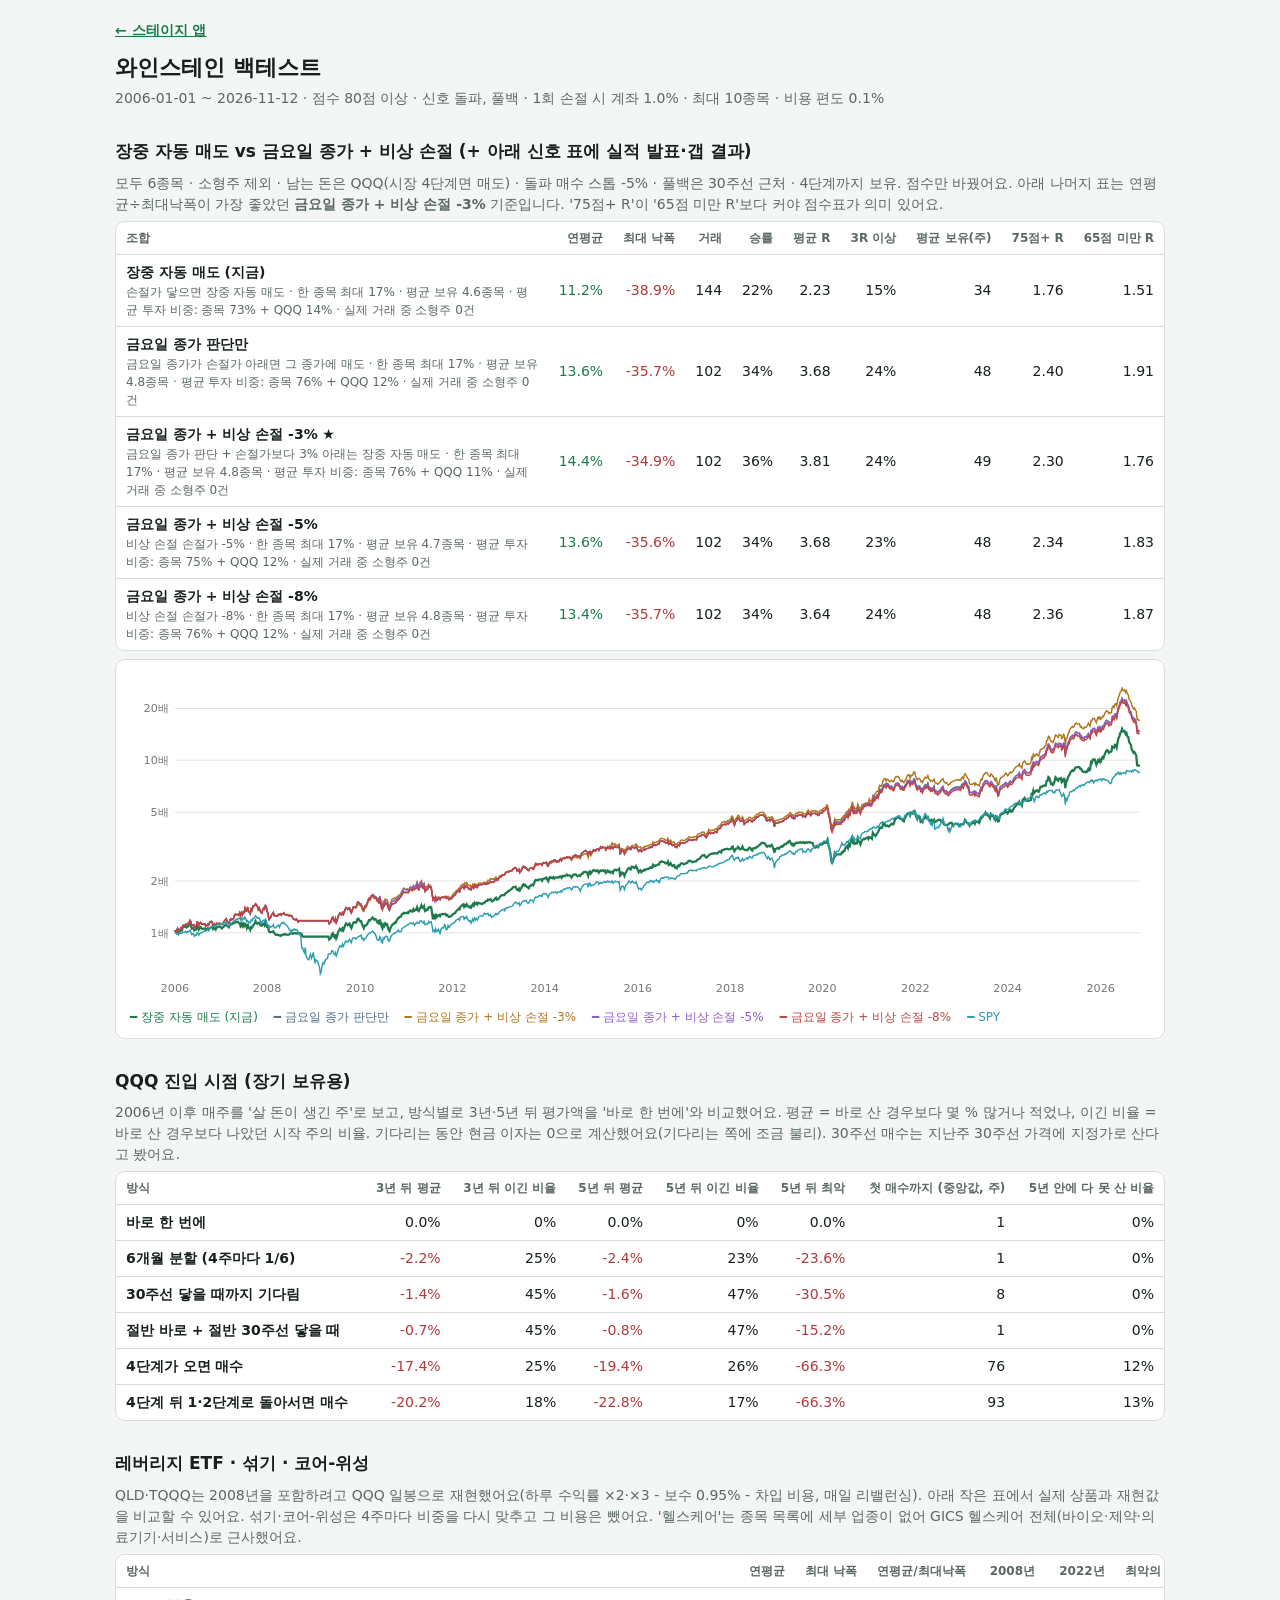
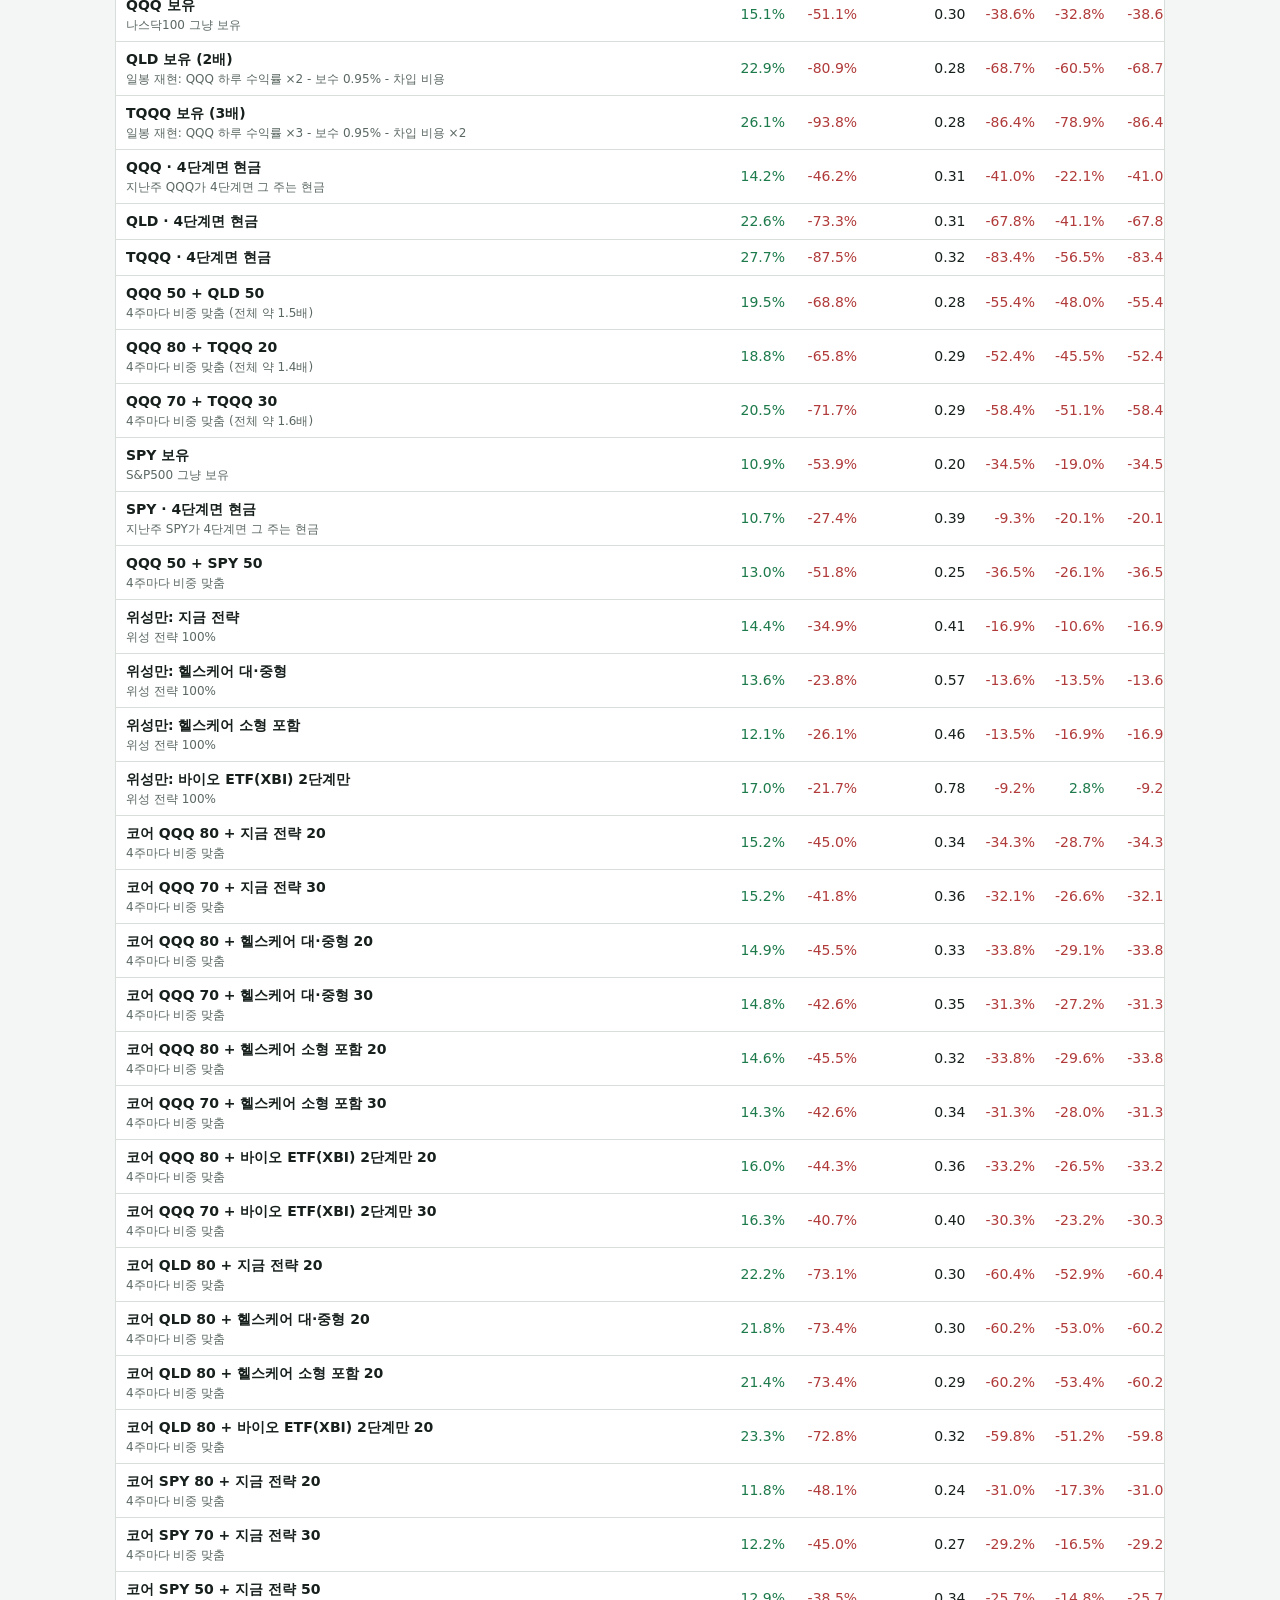
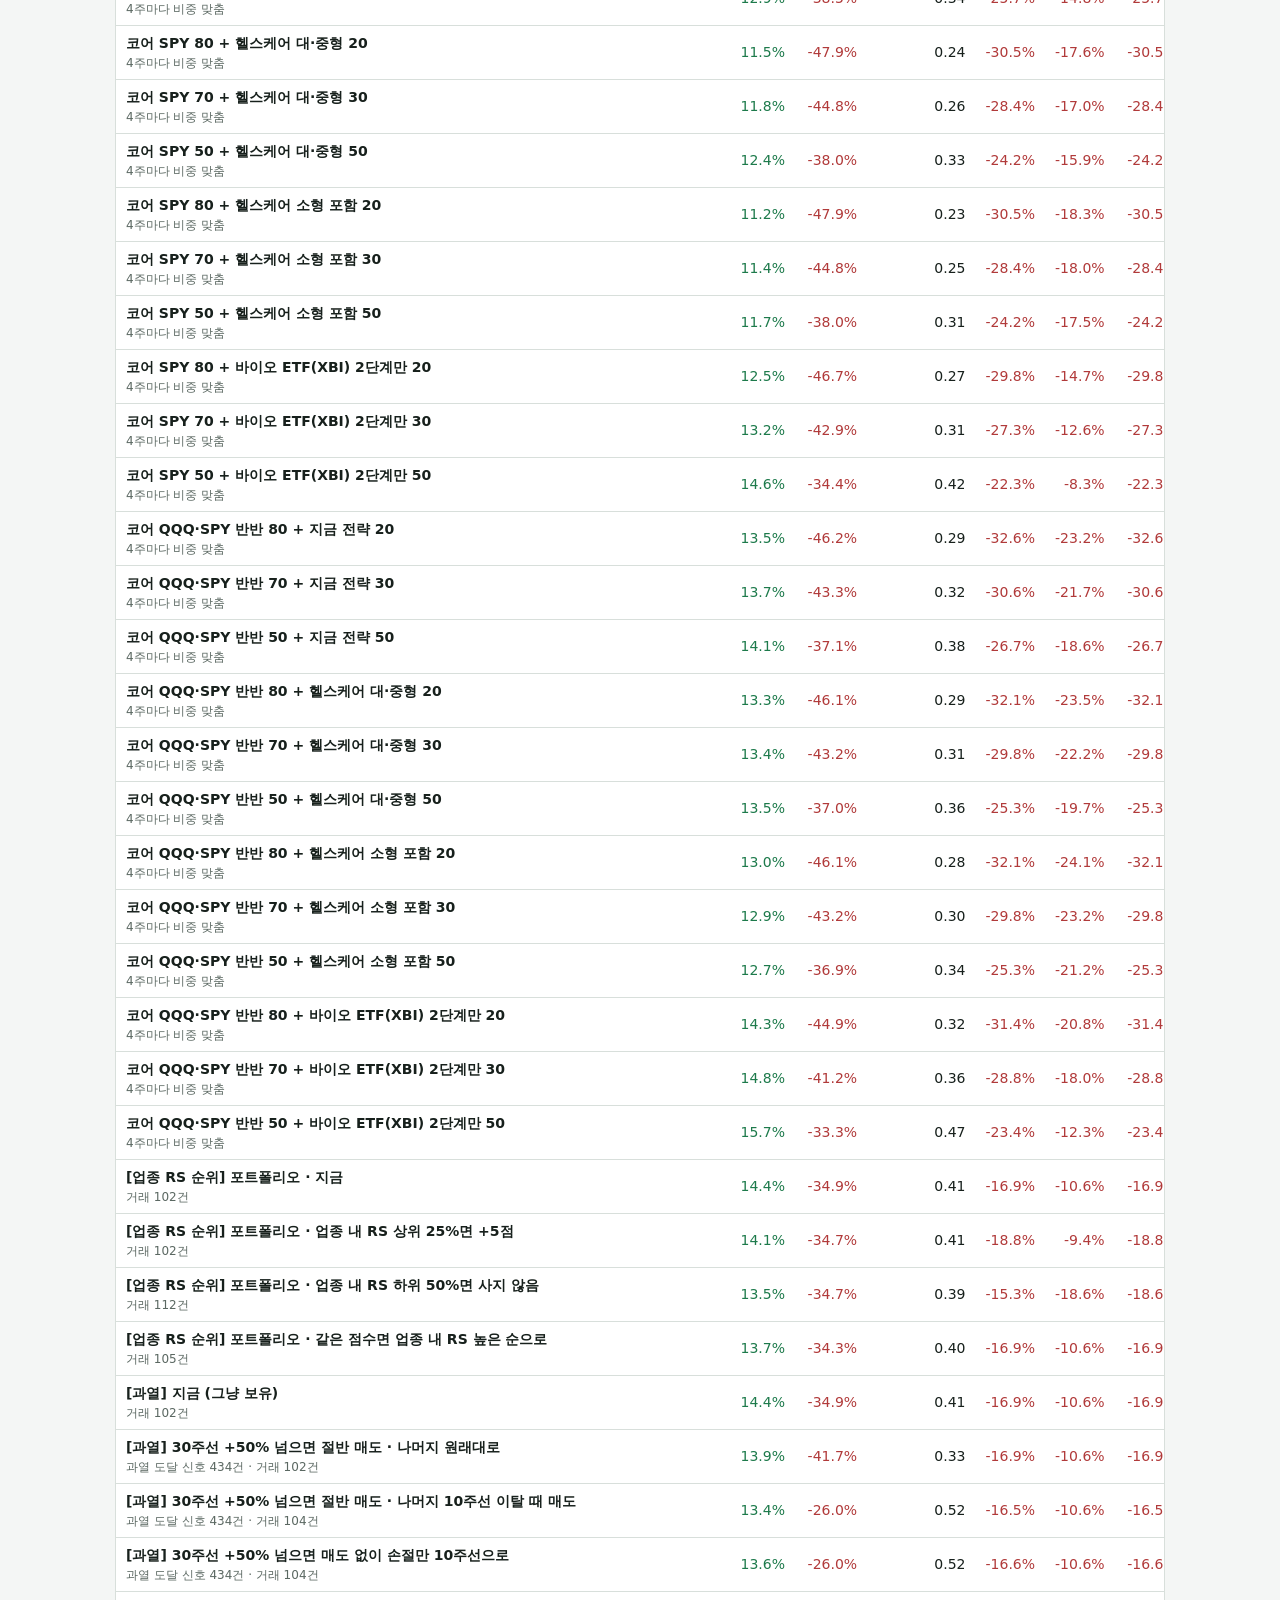
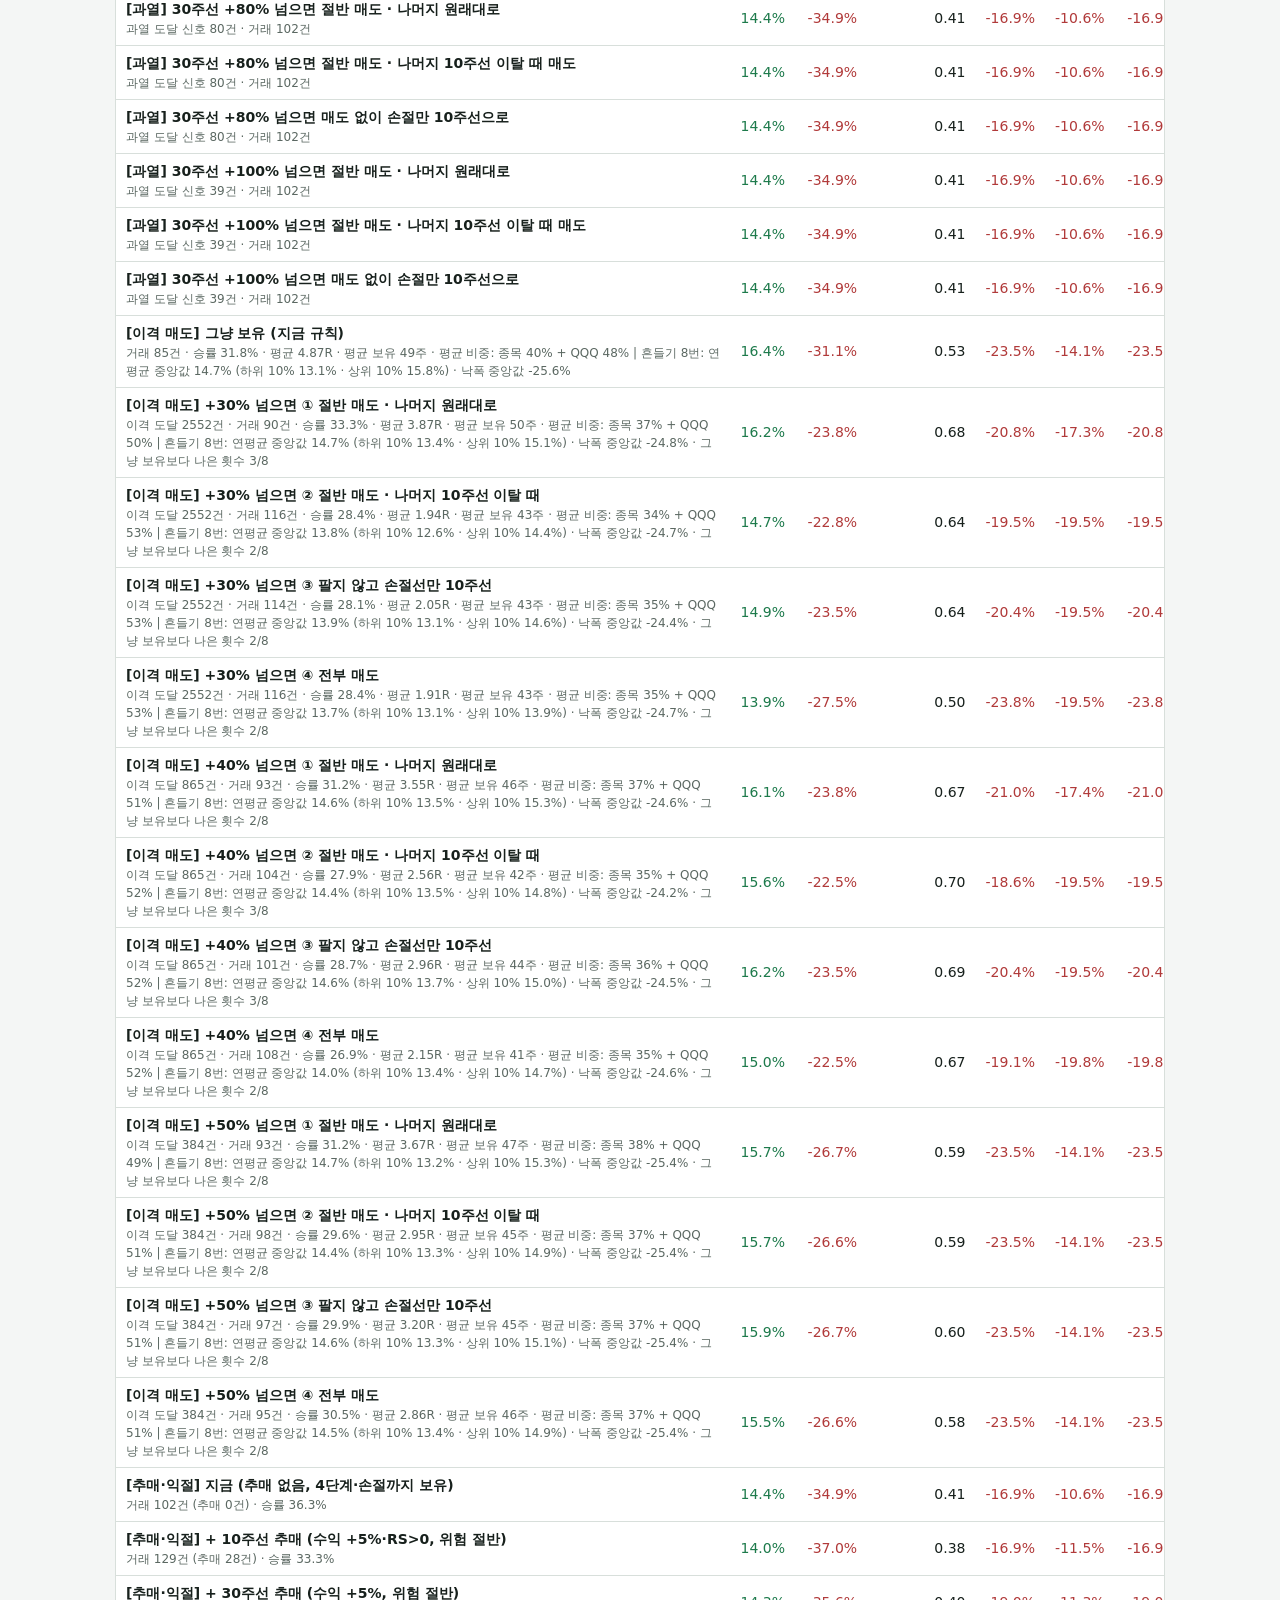
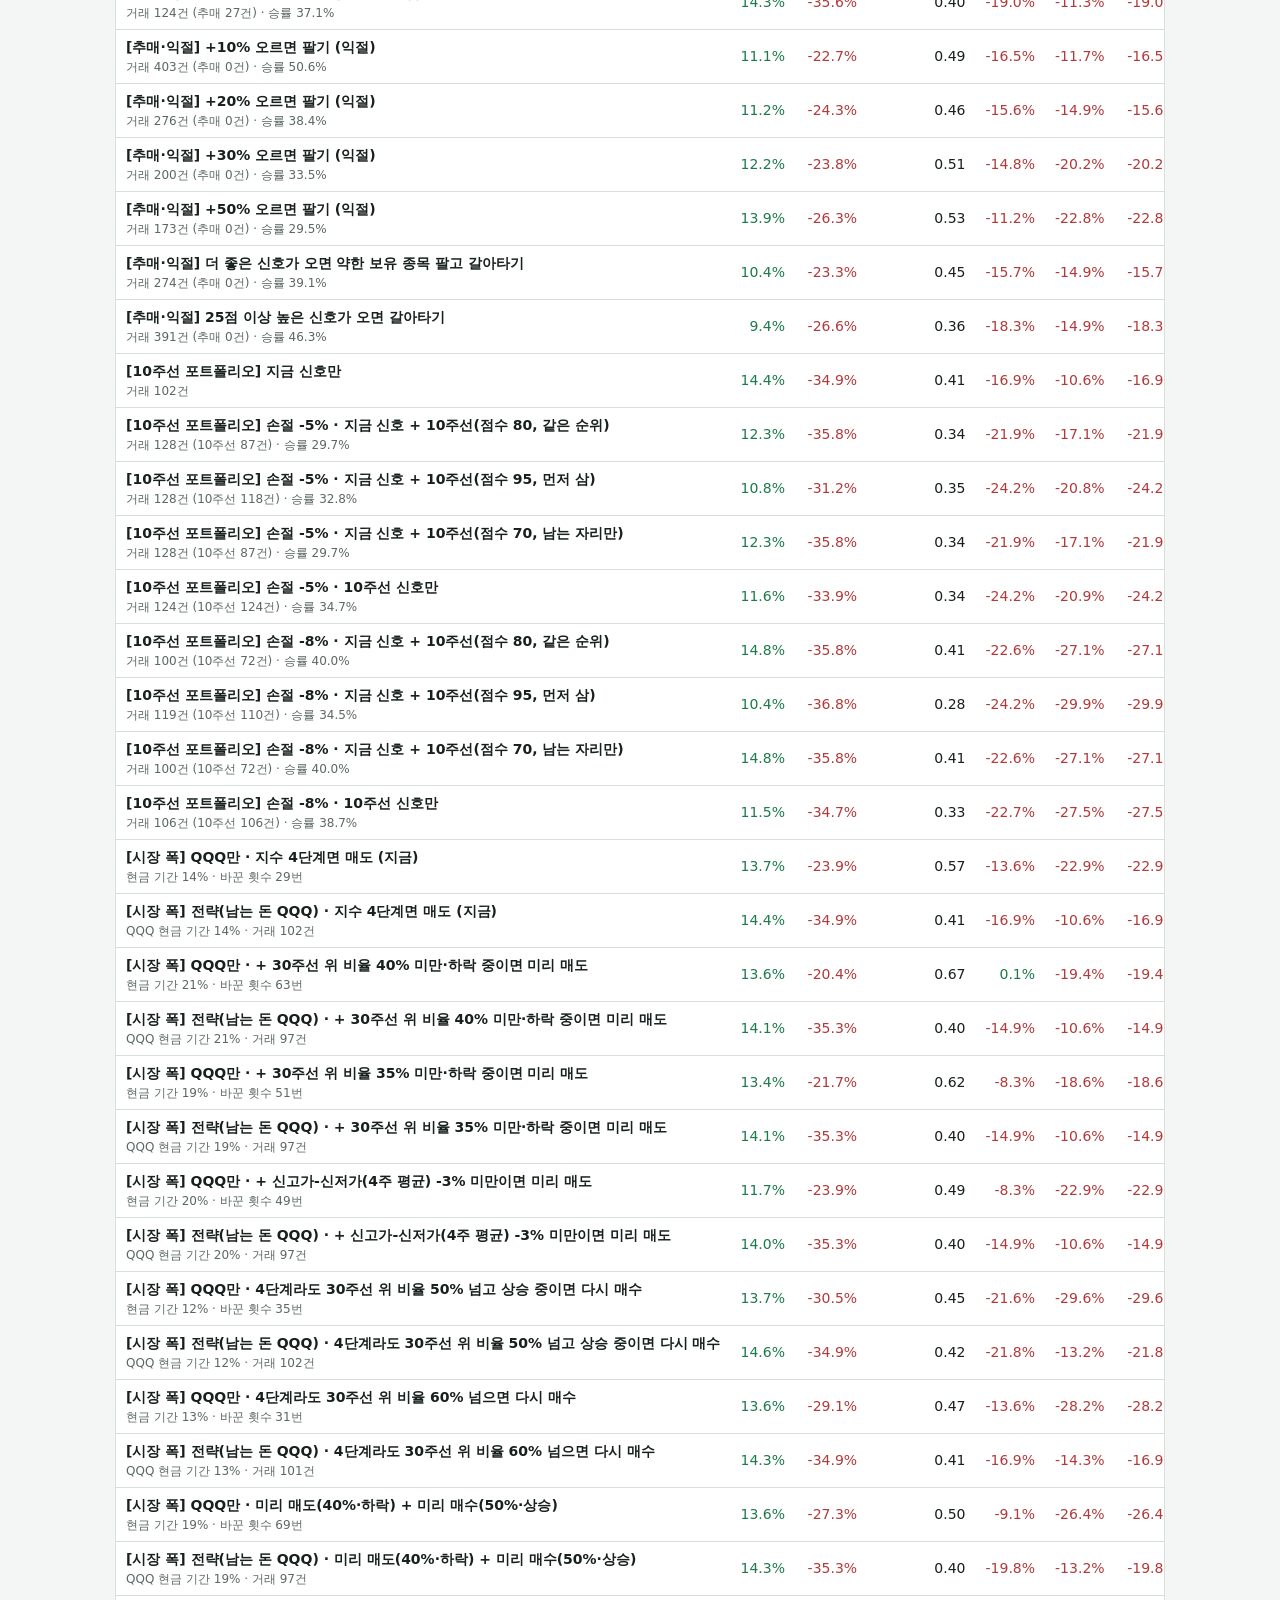
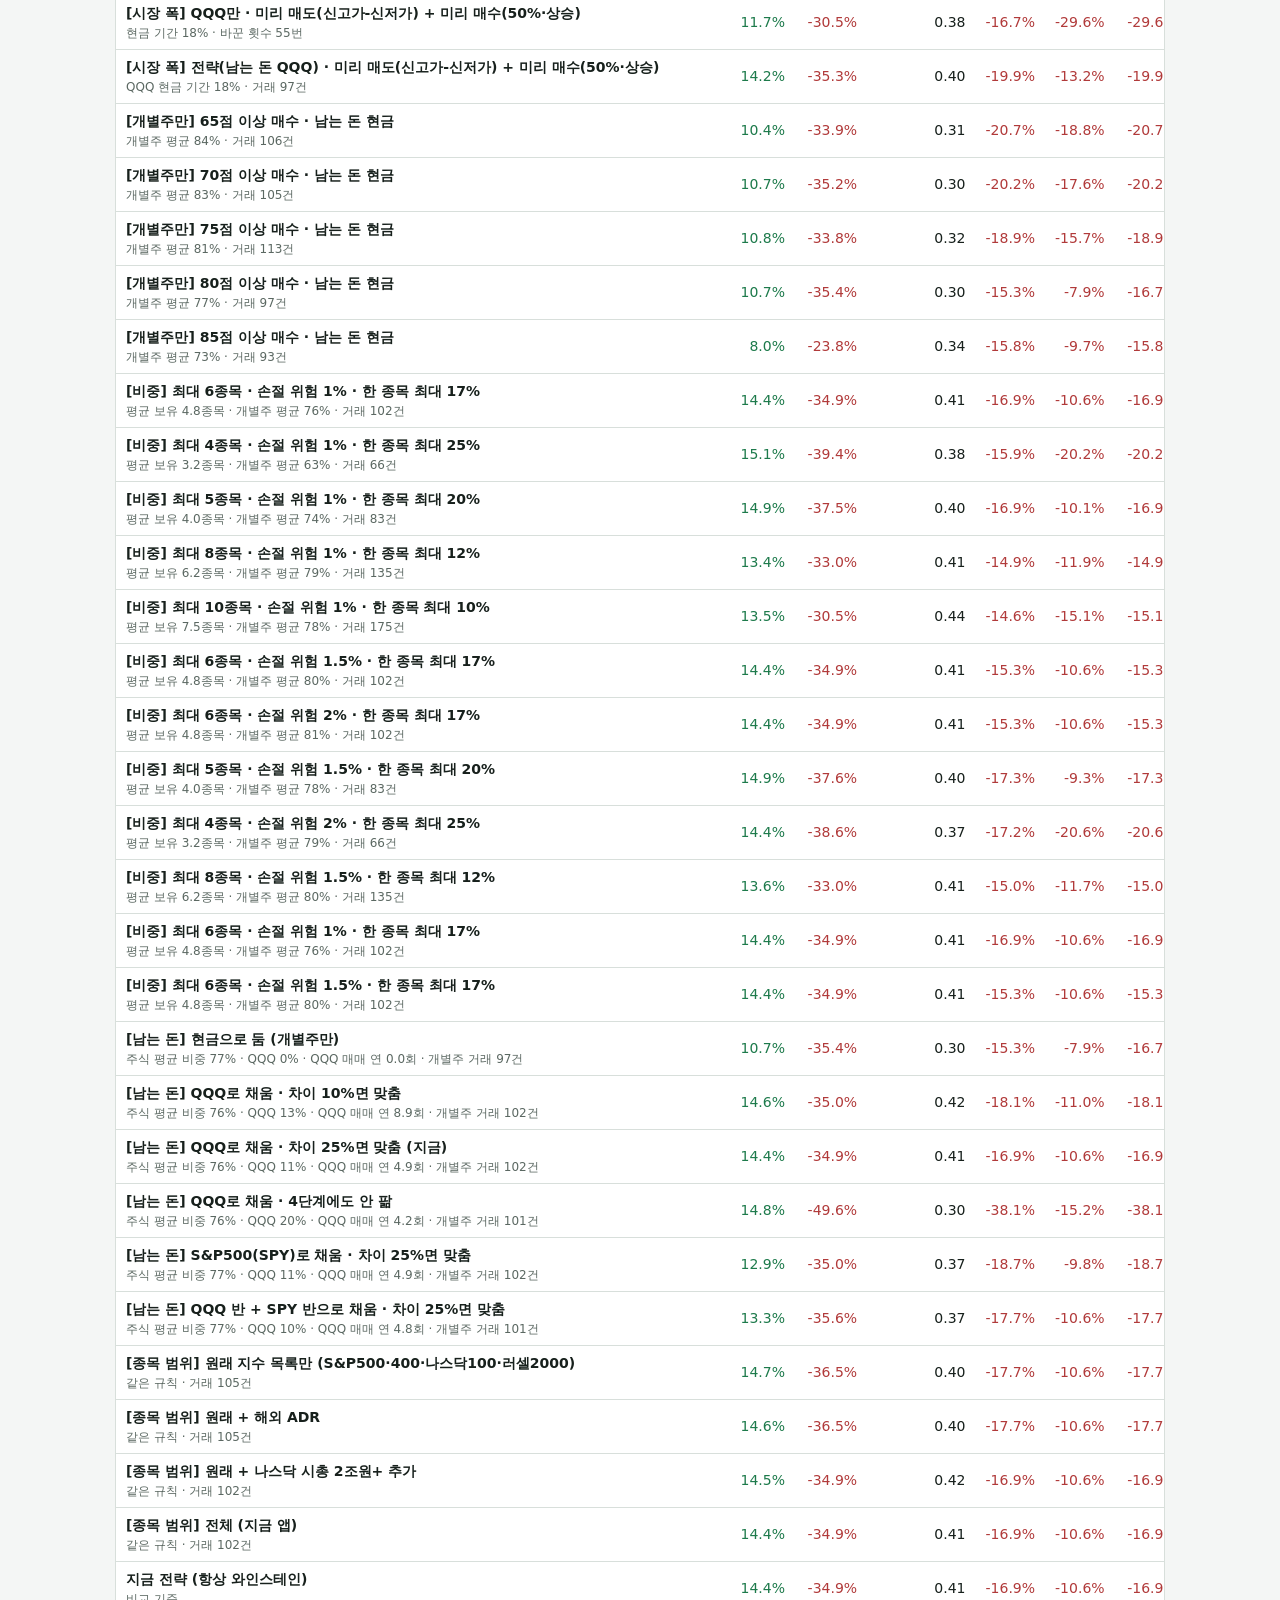
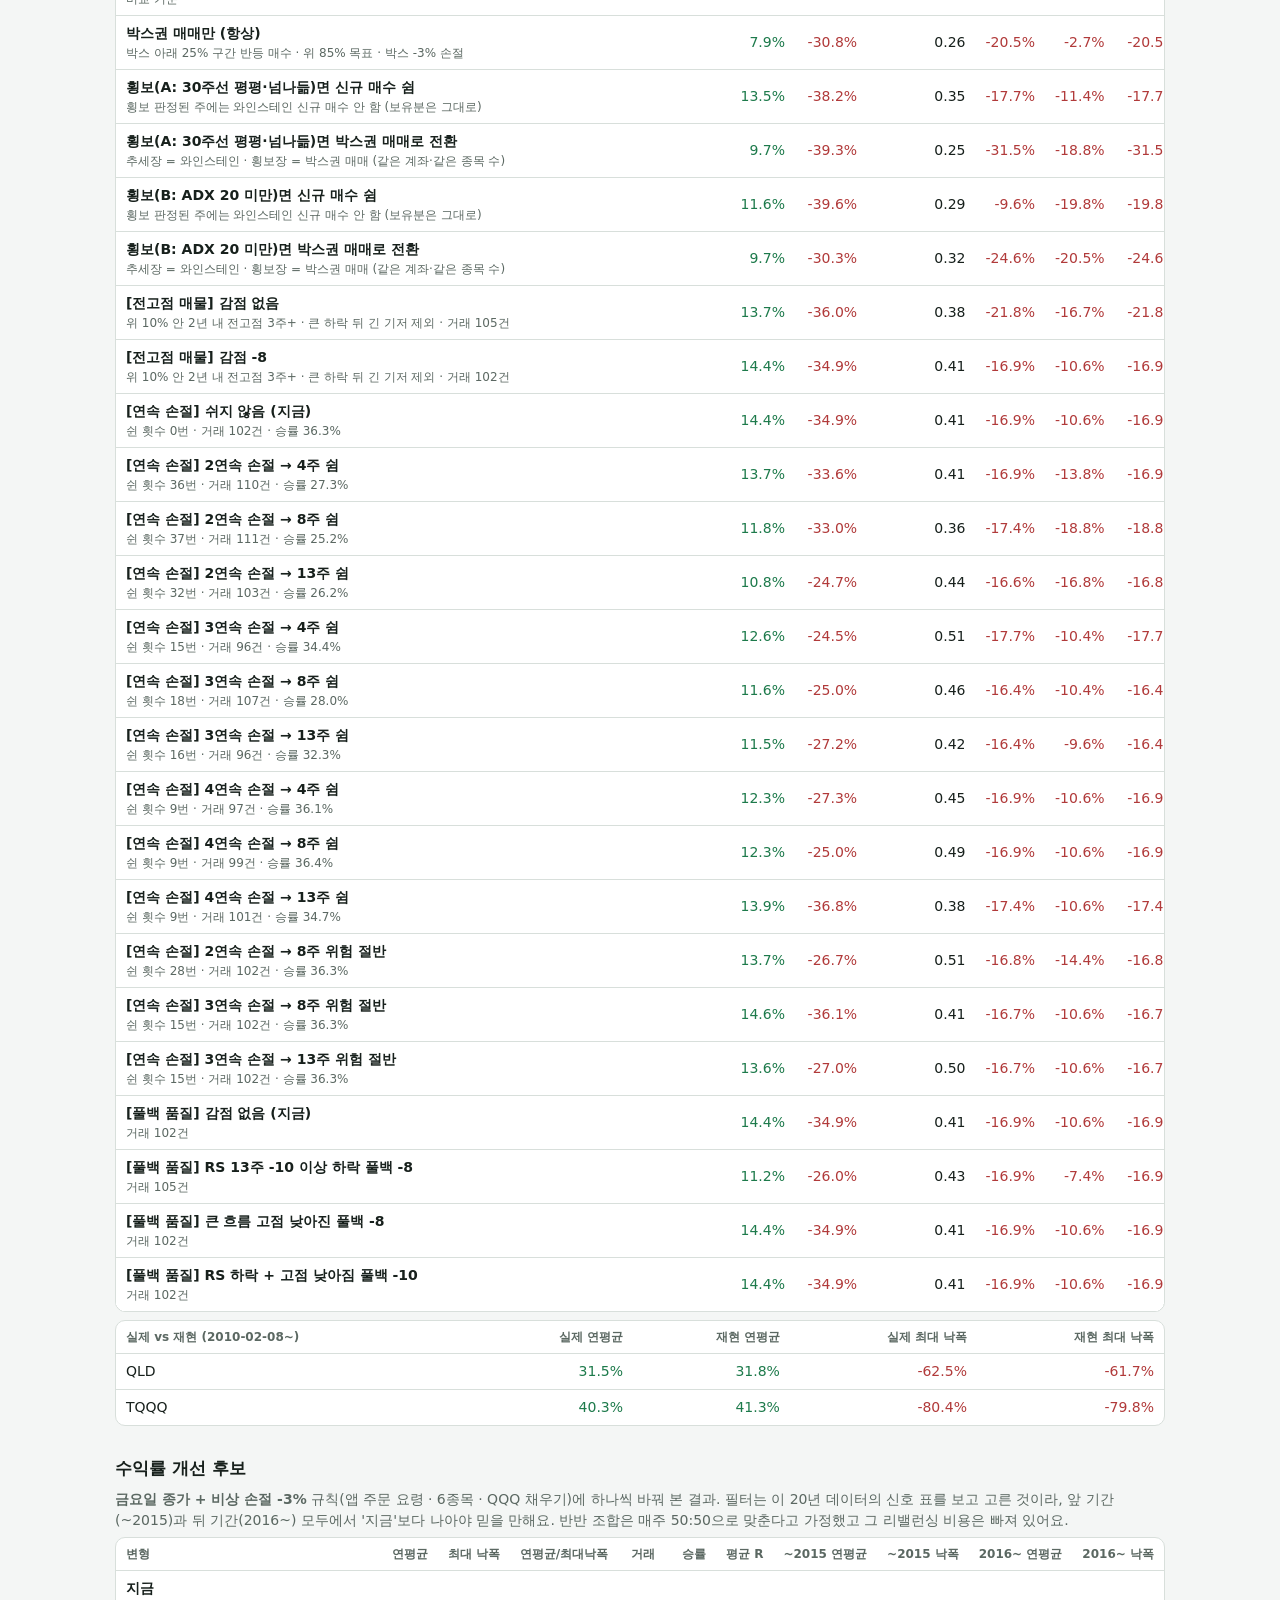
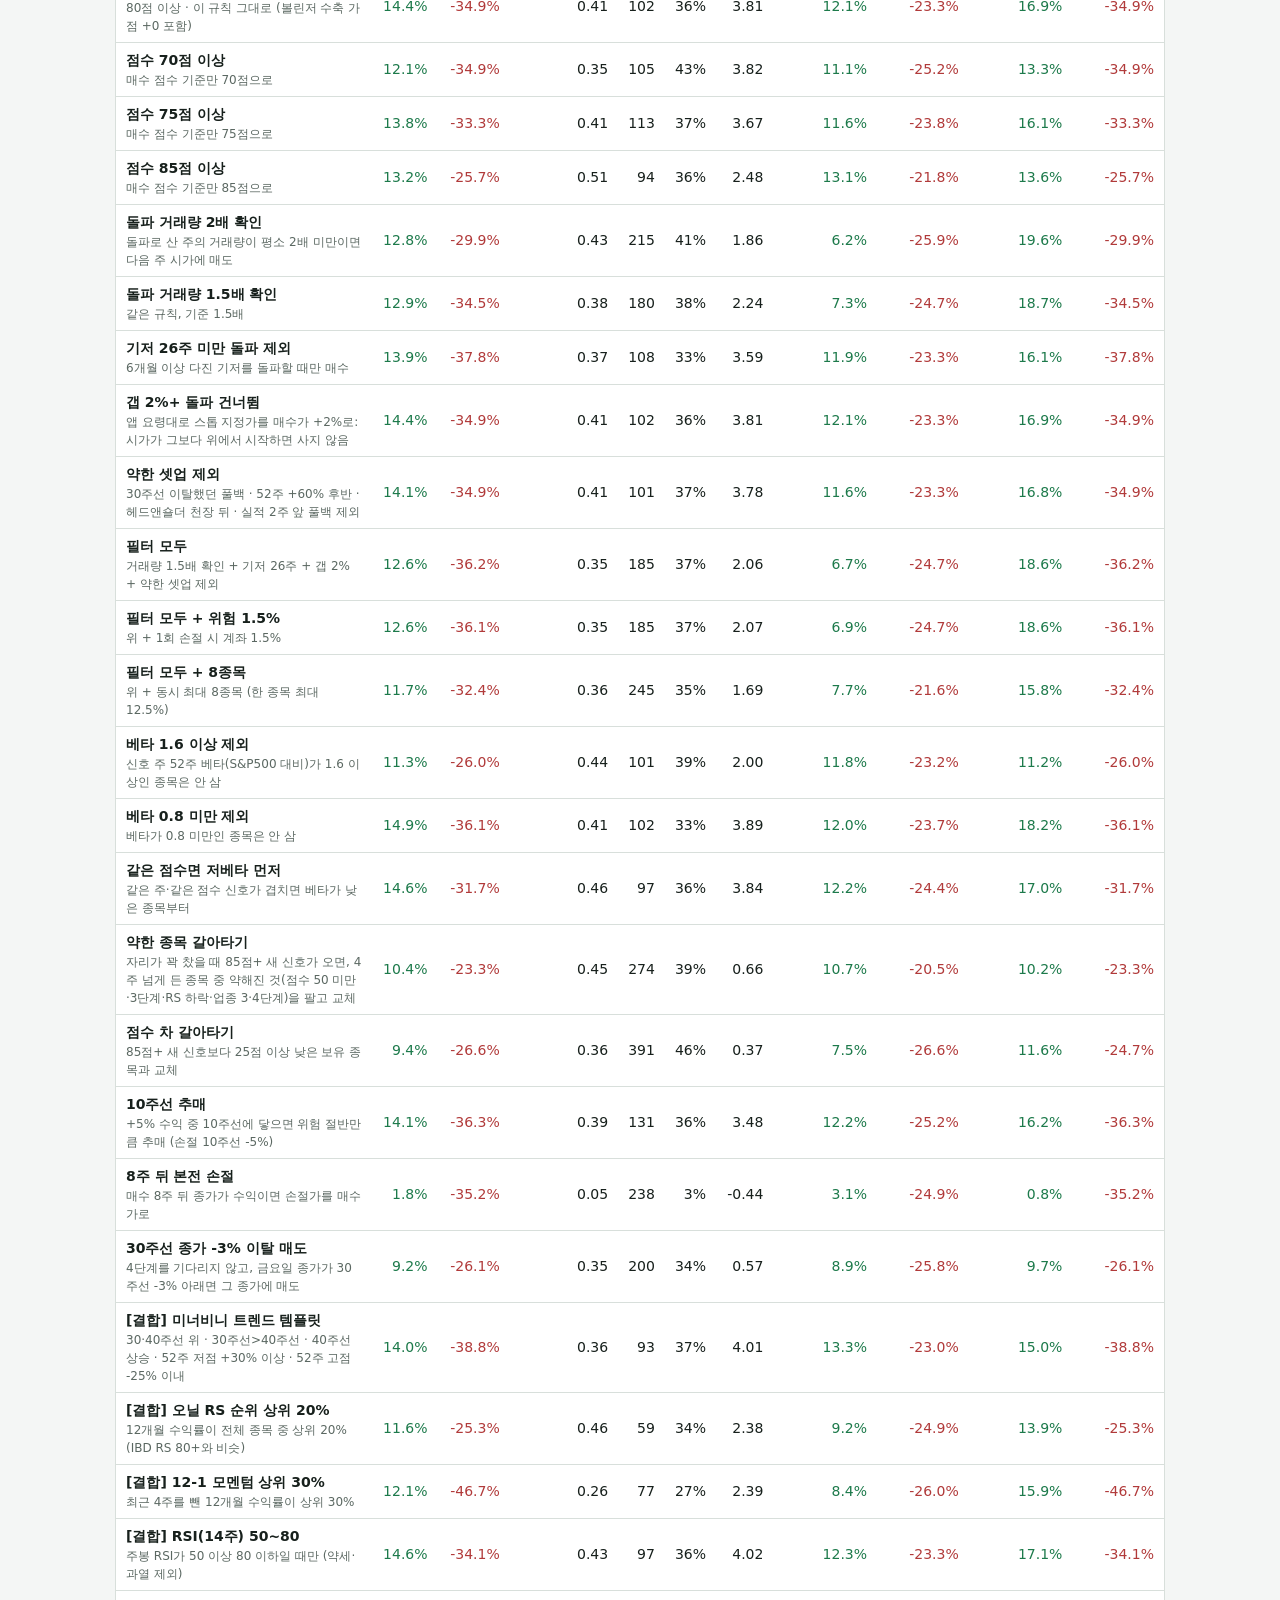
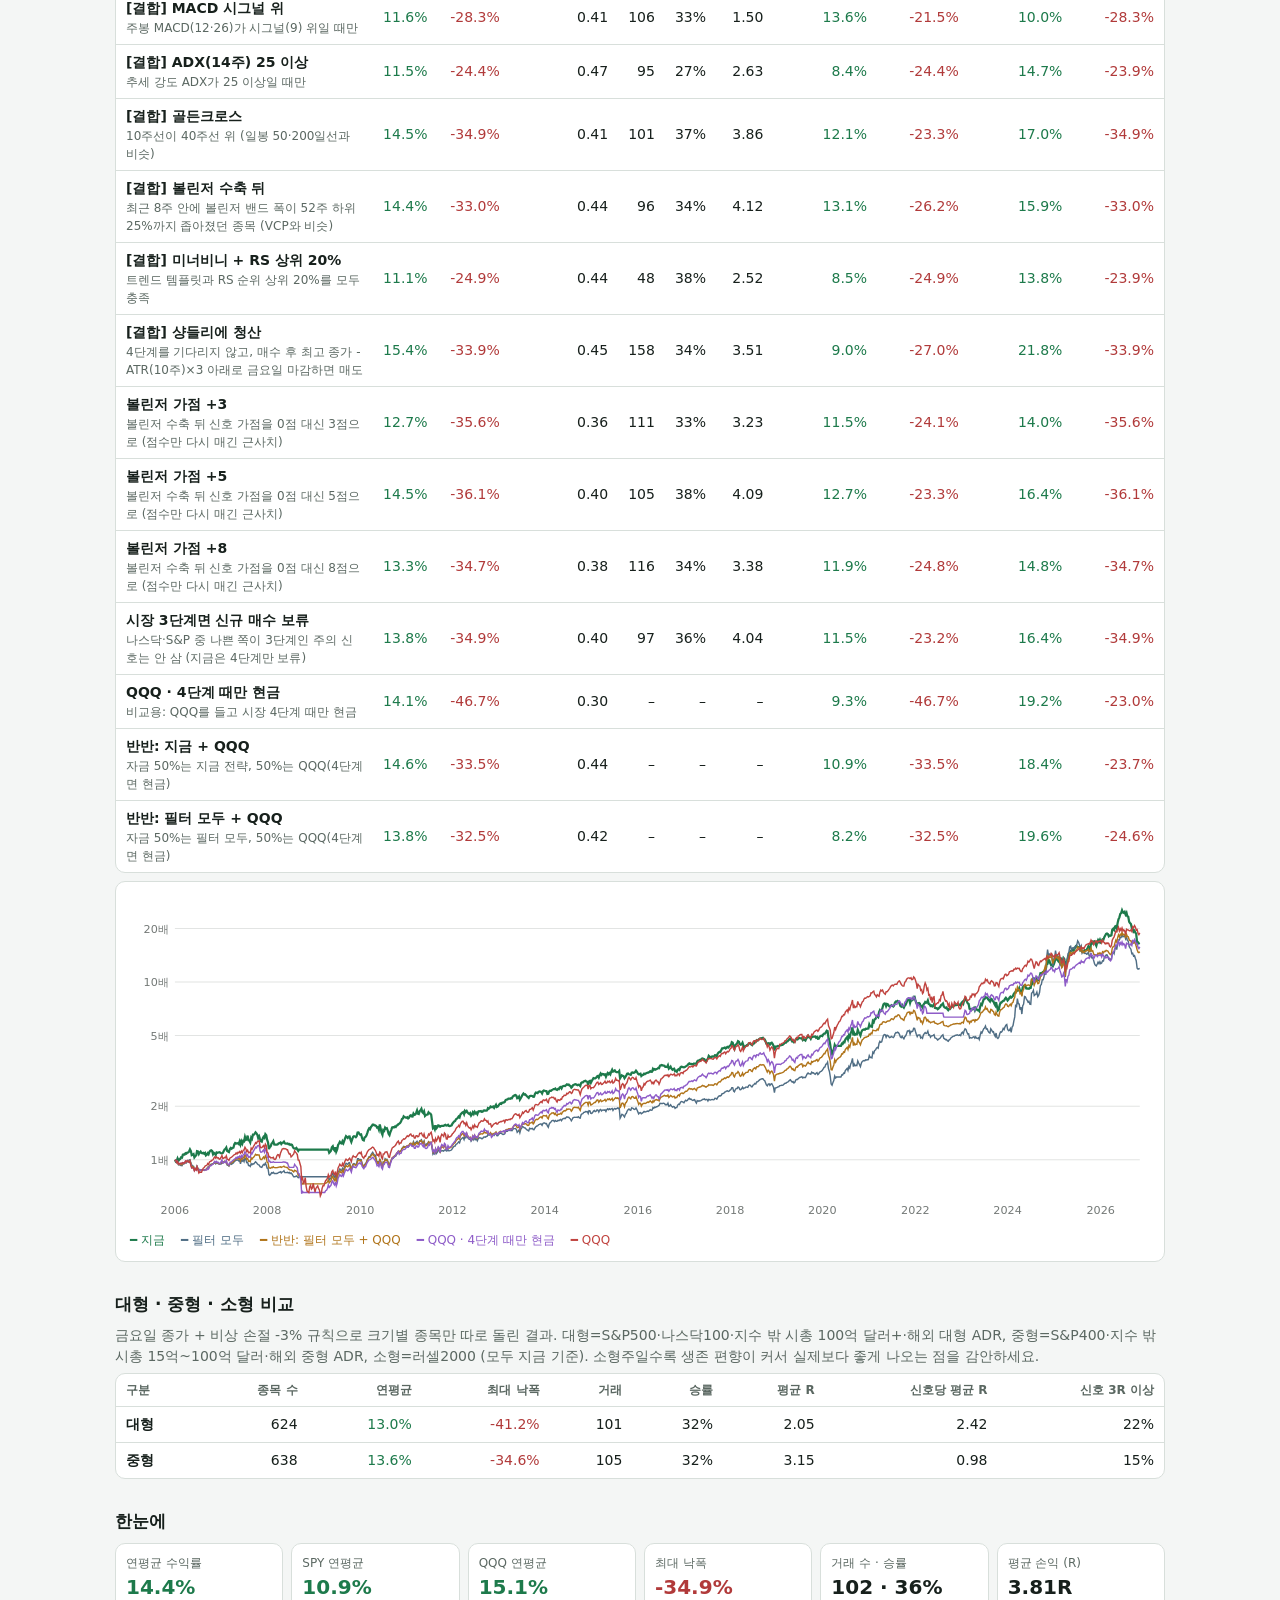
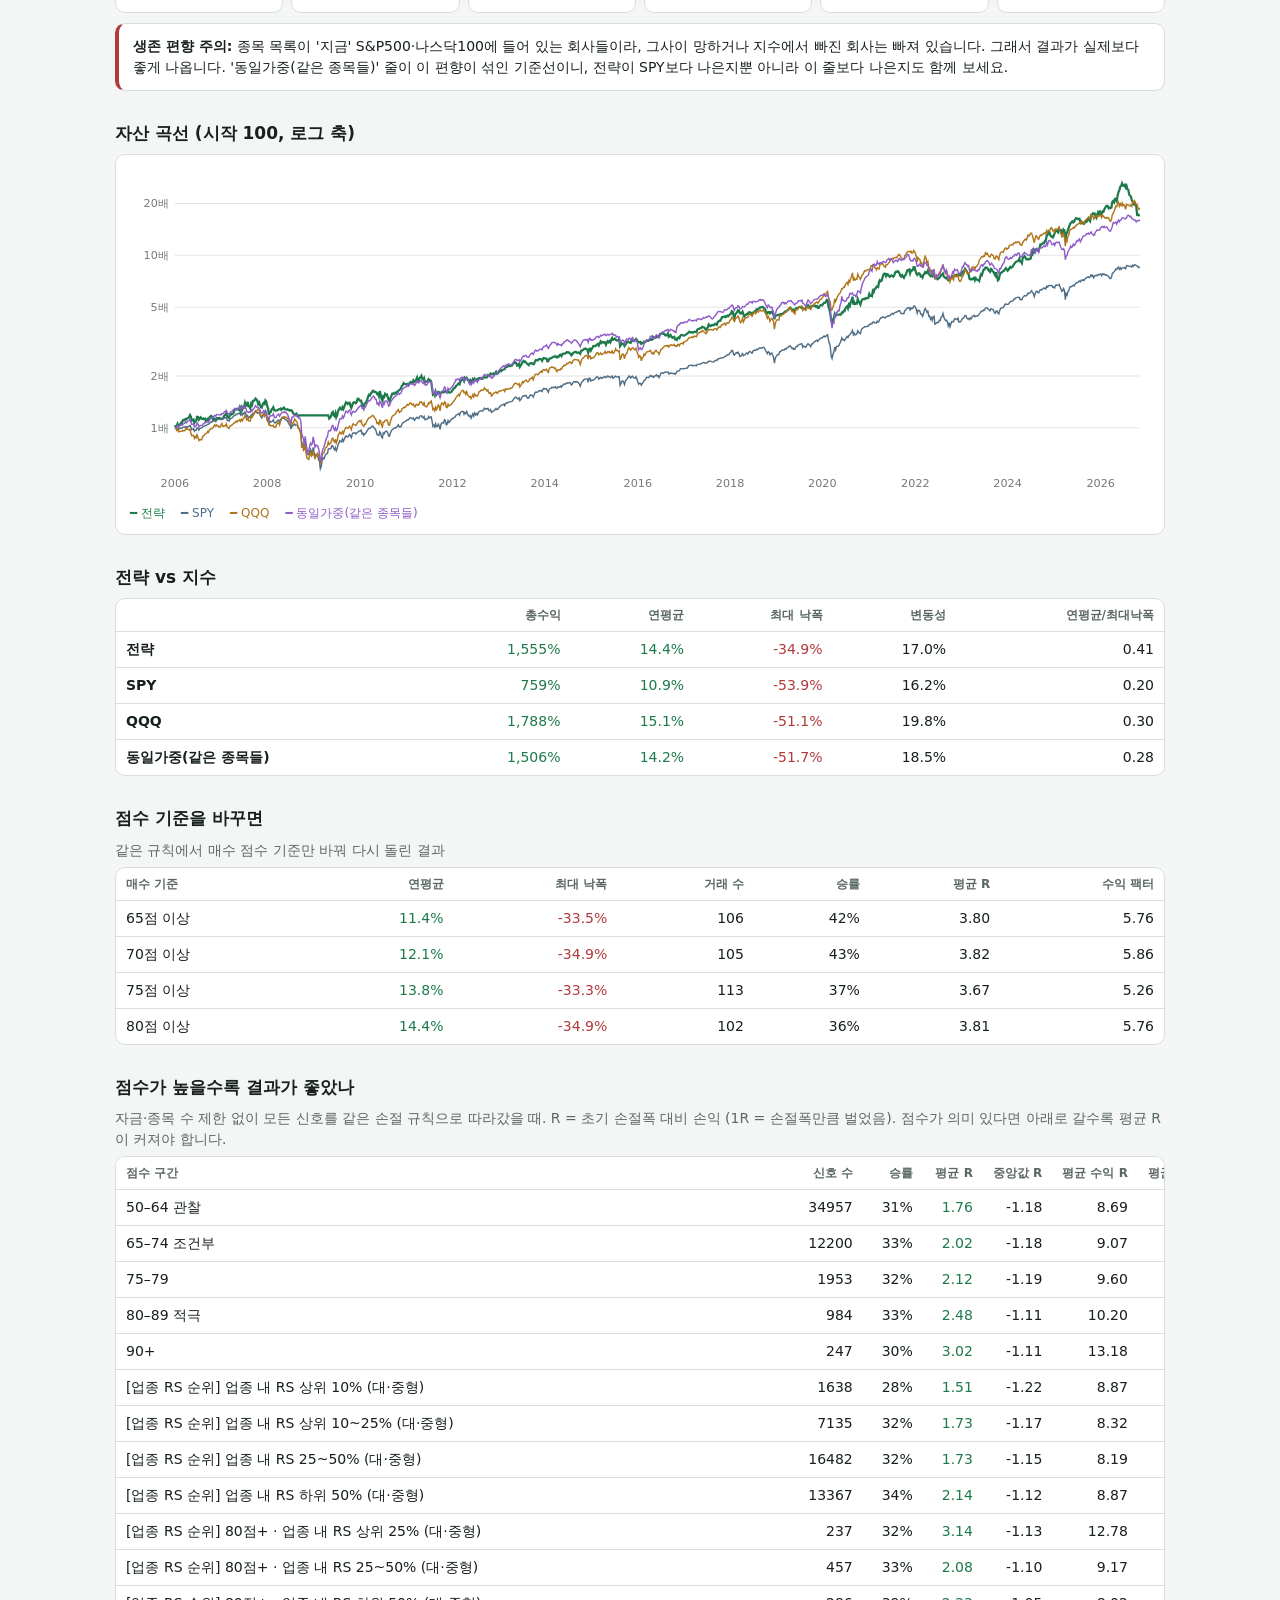
==== commit 6d9f2b59: "backtest result" ====
--- a/docs/backtest/index.html
+++ b/docs/backtest/index.html
@@ -12,4 +12,4 @@
     .warn{border-left:4px solid var(--r)}b.big{font-size:20px}
     .kp{display:grid;grid-template-columns:repeat(auto-fill,minmax(150px,1fr));gap:8px}.kp div{background:var(--card);border:1px solid var(--line);border-radius:10px;padding:10px}
     .kp>div>span{display:block;font-size:12px;color:var(--mut)}
-    </style><div class=w><a href='../' style='display:inline-block;margin-bottom:10px;font-weight:700;color:var(--g)'>← 스테이지 앱</a><h1>와인스테인 백테스트</h1><div class=mut>2006-01-01 ~ 2026-11-11 · 점수 80점 이상 · 신호 돌파, 풀백 · 1회 손절 시 계좌 1.0% · 최대 10종목 · 비용 편도 0.1%</div><h2>장중 자동 매도 vs 금요일 종가 + 비상 손절 (+ 아래 신호 표에 실적 발표·갭 결과)</h2><div class=mut style='margin-bottom:6px'>모두 6종목 · 소형주 제외 · 남는 돈은 QQQ(시장 4단계면 매도) · 돌파 매수 스톱 -5% · 풀백은 30주선 근처 · 4단계까지 보유. 점수만 바꿨어요. 아래 나머지 표는 연평균÷최대낙폭이 가장 좋았던 <b>금요일 종가 + 비상 손절 -3%</b> 기준입니다. '75점+ R'이 '65점 미만 R'보다 커야 점수표가 의미 있어요.</div><div class=tw><table><tr><th class=l>조합</th><th>연평균</th><th>최대 낙폭</th><th>거래</th><th>승률</th><th>평균 R</th><th>3R 이상</th><th>평균 보유(주)</th><th>75점+ R</th><th>65점 미만 R</th></tr><tr><td class=l><b>장중 자동 매도 (지금)</b><div class=mut style='font-size:12px;white-space:normal;min-width:220px'>손절가 닿으면 장중 자동 매도 · 한 종목 최대 17% · 평균 보유 4.5종목 · 평균 투자 비중: 종목 74% + QQQ 13% · 실제 거래 중 소형주 0건</div></td><td><span class="pos">11.0%</span></td><td><span class="neg">-38.9%</span></td><td>149</td><td>21%</td><td>2.17</td><td>15%</td><td>32</td><td>1.77</td><td>1.51</td></tr><tr><td class=l><b>금요일 종가 판단만</b><div class=mut style='font-size:12px;white-space:normal;min-width:220px'>금요일 종가가 손절가 아래면 그 종가에 매도 · 한 종목 최대 17% · 평균 보유 4.8종목 · 평균 투자 비중: 종목 76% + QQQ 12% · 실제 거래 중 소형주 0건</div></td><td><span class="pos">13.6%</span></td><td><span class="neg">-35.7%</span></td><td>102</td><td>34%</td><td>3.68</td><td>24%</td><td>48</td><td>2.40</td><td>1.91</td></tr><tr><td class=l><b>금요일 종가 + 비상 손절 -3%</b> ★<div class=mut style='font-size:12px;white-space:normal;min-width:220px'>금요일 종가 판단 + 손절가보다 3% 아래는 장중 자동 매도 · 한 종목 최대 17% · 평균 보유 4.8종목 · 평균 투자 비중: 종목 76% + QQQ 11% · 실제 거래 중 소형주 0건</div></td><td><span class="pos">14.4%</span></td><td><span class="neg">-34.9%</span></td><td>102</td><td>36%</td><td>3.81</td><td>24%</td><td>49</td><td>2.30</td><td>1.76</td></tr><tr><td class=l><b>금요일 종가 + 비상 손절 -5%</b><div class=mut style='font-size:12px;white-space:normal;min-width:220px'>비상 손절 손절가 -5% · 한 종목 최대 17% · 평균 보유 4.7종목 · 평균 투자 비중: 종목 75% + QQQ 12% · 실제 거래 중 소형주 0건</div></td><td><span class="pos">13.6%</span></td><td><span class="neg">-35.6%</span></td><td>102</td><td>34%</td><td>3.68</td><td>23%</td><td>48</td><td>2.34</td><td>1.83</td></tr><tr><td class=l><b>금요일 종가 + 비상 손절 -8%</b><div class=mut style='font-size:12px;white-space:normal;min-width:220px'>비상 손절 손절가 -8% · 한 종목 최대 17% · 평균 보유 4.8종목 · 평균 투자 비중: 종목 76% + QQQ 12% · 실제 거래 중 소형주 0건</div></td><td><span class="pos">13.4%</span></td><td><span class="neg">-35.7%</span></td><td>102</td><td>34%</td><td>3.64</td><td>24%</td><td>48</td><td>2.36</td><td>1.87</td></tr></table></div><div class=card style='margin-top:8px'><svg viewBox="0 0 1000 320" width="100%" role="img" aria-label="자산 곡선 (로그 축)"><line x1="44" x2="990" y1="255.7" y2="255.7" stroke="currentColor" opacity=".12"/><text x="38" y="259.7" text-anchor="end" font-size="11" fill="currentColor" opacity=".6">1배</text><line x1="44" x2="990" y1="204.8" y2="204.8" stroke="currentColor" opacity=".12"/><text x="38" y="208.8" text-anchor="end" font-size="11" fill="currentColor" opacity=".6">2배</text><line x1="44" x2="990" y1="137.5" y2="137.5" stroke="currentColor" opacity=".12"/><text x="38" y="141.5" text-anchor="end" font-size="11" fill="currentColor" opacity=".6">5배</text><line x1="44" x2="990" y1="86.6" y2="86.6" stroke="currentColor" opacity=".12"/><text x="38" y="90.6" text-anchor="end" font-size="11" fill="currentColor" opacity=".6">10배</text><line x1="44" x2="990" y1="35.7" y2="35.7" stroke="currentColor" opacity=".12"/><text x="38" y="39.7" text-anchor="end" font-size="11" fill="currentColor" opacity=".6">20배</text><text x="44.0" y="314" font-size="11" text-anchor="middle" fill="currentColor" opacity=".6">2006</text><text x="134.4" y="314" font-size="11" text-anchor="middle" fill="currentColor" opacity=".6">2008</text><text x="225.7" y="314" font-size="11" text-anchor="middle" fill="currentColor" opacity=".6">2010</text><text x="316.1" y="314" font-size="11" text-anchor="middle" fill="currentColor" opacity=".6">2012</text><text x="406.6" y="314" font-size="11" text-anchor="middle" fill="currentColor" opacity=".6">2014</text><text x="497.9" y="314" font-size="11" text-anchor="middle" fill="currentColor" opacity=".6">2016</text><text x="588.3" y="314" font-size="11" text-anchor="middle" fill="currentColor" opacity=".6">2018</text><text x="678.7" y="314" font-size="11" text-anchor="middle" fill="currentColor" opacity=".6">2020</text><text x="770.0" y="314" font-size="11" text-anchor="middle" fill="currentColor" opacity=".6">2022</text><text x="860.4" y="314" font-size="11" text-anchor="middle" fill="currentColor" opacity=".6">2024</text><text x="951.7" y="314" font-size="11" text-anchor="middle" fill="currentColor" opacity=".6">2026</text><polyline points="44.0,253.2 44.9,254.9 45.7,254.5 46.6,252.3 47.5,255.1 48.3,254.0 49.2,254.1 50.1,253.0 51.0,253.1 51.8,250.0 52.7,249.8 53.6,249.8 54.4,249.2 55.3,250.4 56.2,249.5 57.0,249.5 57.9,248.0 58.8,246.2 59.7,248.4 60.5,251.7 61.4,251.5 62.3,250.8 63.1,253.3 64.0,252.6 64.9,252.6 65.7,248.8 66.6,249.5 67.5,252.3 68.3,250.6 69.2,250.1 70.1,251.7 71.0,251.8 71.8,251.6 72.7,251.7 73.6,251.4 74.4,253.1 75.3,252.3 76.2,251.3 77.0,252.6 77.9,251.4 78.8,250.7 79.6,250.0 80.5,249.7 81.4,251.9 82.3,250.6 83.1,251.4 84.0,252.5 84.9,250.6 85.7,250.5 86.6,249.7 87.5,249.4 88.3,249.7 89.2,250.6 90.1,251.4 91.0,250.4 91.8,249.8 92.7,248.7 93.6,248.1 94.4,247.6 95.3,249.2 96.2,249.5 97.0,250.3 97.9,247.9 98.8,246.8 99.6,247.3 100.5,246.9 101.4,246.3 102.3,245.8 103.1,245.8 104.0,244.8 104.9,245.0 105.7,244.8 106.6,246.2 107.5,246.4 108.3,248.8 109.2,246.7 110.1,249.1 111.0,247.1 111.8,249.1 112.7,246.9 113.6,247.7 114.4,250.6 115.3,247.1 116.2,250.7 117.0,250.9 117.9,252.9 118.8,250.2 119.6,250.6 120.5,248.8 121.4,247.9 122.3,246.3 123.1,244.2 124.0,246.1 124.9,246.8 125.7,246.0 126.6,245.7 127.5,247.4 128.3,248.7 129.2,248.7 130.1,247.1 130.9,246.8 131.8,248.4 132.7,245.7 133.6,247.4 134.4,250.1 135.3,250.3 136.2,254.2 137.0,255.1 137.9,254.9 138.8,254.8 139.6,254.8 140.5,254.3 141.4,255.9 142.3,256.8 143.1,257.7 144.0,257.7 144.9,257.5 145.7,257.8 146.6,258.3 147.5,258.7 148.3,257.8 149.2,258.1 150.1,257.3 150.9,257.1 151.8,257.5 152.7,257.0 153.6,257.4 154.4,257.6 155.3,257.5 156.2,257.4 157.0,256.5 157.9,256.3 158.8,256.3 159.6,256.8 160.5,256.1 161.4,256.0 162.2,256.0 163.1,256.4 164.0,256.0 164.9,256.4 165.7,255.8 166.6,256.1 167.5,256.4 168.3,256.8 169.2,259.5 170.1,259.5 170.9,259.5 171.8,259.5 172.7,259.5 173.6,259.5 174.4,259.5 175.3,259.5 176.2,259.5 177.0,259.5 177.9,259.5 178.8,259.5 179.6,259.5 180.5,259.5 181.4,259.5 182.2,259.5 183.1,259.5 184.0,259.5 184.9,259.5 185.7,259.5 186.6,259.5 187.5,259.5 188.3,259.5 189.2,259.5 190.1,259.5 190.9,259.5 191.8,259.5 192.7,259.5 193.6,259.5 194.4,259.5 195.3,262.4 196.2,261.4 197.0,260.6 197.9,257.2 198.8,256.2 199.6,259.0 200.5,260.1 201.4,257.2 202.2,261.1 203.1,259.0 204.0,254.9 204.9,253.5 205.7,251.9 206.6,253.2 207.5,253.5 208.3,251.4 209.2,253.1 210.1,250.7 210.9,248.5 211.8,246.5 212.7,247.3 213.5,248.2 214.4,247.1 215.3,246.7 216.2,249.6 217.0,251.1 217.9,248.4 218.8,246.2 219.6,245.2 220.5,245.3 221.4,245.8 222.2,244.8 223.1,242.0 224.0,241.9 224.9,243.5 225.7,244.4 226.6,244.3 227.5,247.5 228.3,249.0 229.2,251.1 230.1,248.6 230.9,248.8 231.8,248.2 232.7,246.8 233.5,245.1 234.4,243.2 235.3,243.5 236.2,242.5 237.0,241.8 237.9,240.7 238.8,241.6 239.6,242.8 240.5,242.3 241.4,242.9 242.2,245.2 243.1,244.6 244.0,247.4 244.9,242.6 245.7,245.7 246.6,249.0 247.5,251.2 248.3,247.7 249.2,249.1 250.1,246.5 250.9,247.7 251.8,247.1 252.7,249.4 253.5,252.8 254.4,254.0 255.3,251.1 256.2,249.6 257.0,248.0 257.9,247.0 258.8,246.8 259.6,245.7 260.5,246.0 261.4,243.5 262.2,242.5 263.1,241.0 264.0,240.9 264.8,239.8 265.7,239.7 266.6,237.4 267.5,237.1 268.3,236.1 269.2,236.7 270.1,236.3 270.9,236.5 271.8,235.7 272.7,236.4 273.5,235.6 274.4,233.9 275.3,234.0 276.2,234.7 277.0,234.9 277.9,232.5 278.8,234.0 279.6,233.6 280.5,233.0 281.4,230.7 282.2,233.6 283.1,234.4 284.0,232.0 284.8,231.0 285.7,228.8 286.6,231.1 287.5,231.5 288.3,229.8 289.2,234.4 290.1,233.9 290.9,233.0 291.8,233.3 292.7,230.8 293.5,230.9 294.4,230.3 295.3,230.7 296.2,236.9 297.0,242.4 297.9,239.3 298.8,240.9 299.6,237.0 300.5,240.5 301.4,239.8 302.2,238.3 303.1,238.0 304.0,239.3 304.8,237.8 305.7,237.3 306.6,237.1 307.5,237.4 308.3,237.3 309.2,237.1 310.1,238.6 310.9,238.1 311.8,239.2 312.7,240.1 313.5,239.9 314.4,239.6 315.3,239.0 316.1,237.9 317.0,237.3 317.9,236.5 318.8,236.3 319.6,234.7 320.5,233.9 321.4,232.9 322.2,232.1 323.1,232.7 324.0,230.0 324.8,229.6 325.7,228.5 326.6,227.9 327.5,230.1 328.3,228.5 329.2,229.6 330.1,227.8 330.9,229.2 331.8,229.9 332.7,230.7 333.5,229.7 334.4,231.0 335.3,229.2 336.1,227.7 337.0,229.1 337.9,226.3 338.8,227.3 339.6,226.6 340.5,227.8 341.4,226.1 342.2,226.4 343.1,226.9 344.0,227.0 344.8,227.4 345.7,227.1 346.6,226.5 347.5,226.2 348.3,225.2 349.2,224.5 350.1,224.4 350.9,223.1 351.8,223.7 352.7,223.2 353.5,222.6 354.4,224.2 355.3,224.9 356.1,224.1 357.0,223.5 357.9,221.9 358.8,221.3 359.6,223.3 360.5,223.1 361.4,222.2 362.2,221.2 363.1,220.0 364.0,219.1 364.8,218.7 365.7,218.8 366.6,219.0 367.4,218.4 368.3,216.7 369.2,216.4 370.1,215.6 370.9,214.7 371.8,214.3 372.7,214.0 373.5,213.1 374.4,212.6 375.3,211.2 376.1,210.8 377.0,210.8 377.9,210.4 378.8,212.1 379.6,213.7 380.5,213.9 381.4,212.4 382.2,214.1 383.1,212.2 384.0,211.4 384.8,209.3 385.7,208.2 386.6,209.4 387.4,208.7 388.3,209.7 389.2,211.1 390.1,211.2 390.9,212.0 391.8,209.9 392.7,209.7 393.5,208.8 394.4,208.4 395.3,209.1 396.1,207.5 397.0,204.8 397.9,203.7 398.8,204.1 399.6,204.4 400.5,203.6 401.4,203.5 402.2,203.2 403.1,203.2 404.0,204.6 404.8,202.9 405.7,202.6 406.6,202.6 407.4,201.9 408.3,201.5 409.2,203.9 410.1,205.2 410.9,202.5 411.8,201.1 412.7,201.9 413.5,201.6 414.4,202.3 415.3,201.3 416.1,202.4 417.0,201.4 417.9,201.7 418.7,201.7 419.6,201.1 420.5,201.4 421.4,200.4 422.2,200.6 423.1,201.8 424.0,200.0 424.8,200.3 425.7,199.8 426.6,200.1 427.4,199.3 428.3,198.6 429.2,199.5 430.1,199.4 430.9,199.4 431.8,199.8 432.7,201.5 433.5,200.5 434.4,199.0 435.3,199.0 436.1,198.3 437.0,198.6 437.9,199.5 438.7,200.2 439.6,199.8 440.5,199.4 441.4,200.0 442.2,198.6 443.1,197.6 444.0,197.5 444.8,196.1 445.7,196.0 446.6,195.8 447.4,196.3 448.3,196.9 449.2,199.8 450.0,196.3 450.9,195.5 451.8,197.6 452.7,196.4 453.5,195.3 454.4,194.1 455.3,194.4 456.1,195.0 457.0,195.2 457.9,194.6 458.7,194.6 459.6,196.5 460.5,195.3 461.4,194.6 462.2,195.0 463.1,194.2 464.0,194.2 464.8,192.9 465.7,193.1 466.6,195.0 467.4,194.3 468.3,193.0 469.2,193.9 470.0,193.8 470.9,194.9 471.8,194.1 472.7,192.8 473.5,194.4 474.4,191.9 475.3,190.5 476.1,190.6 477.0,190.6 477.9,190.0 478.7,189.9 479.6,188.7 480.5,196.4 481.4,195.3 482.2,193.0 483.1,192.7 484.0,194.4 484.8,196.2 485.7,194.0 486.6,192.9 487.4,191.5 488.3,189.4 489.2,188.9 490.0,189.0 490.9,190.4 491.8,188.0 492.7,188.6 493.5,189.4 494.4,190.0 495.3,190.2 496.1,188.8 497.0,190.0 497.9,191.1 498.7,192.6 499.6,191.3 500.5,190.2 501.3,192.3 502.2,191.7 503.1,190.7 504.0,189.1 504.8,189.4 505.7,188.7 506.6,188.4 507.4,188.2 508.3,188.3 509.2,187.1 510.0,185.4 510.9,185.6 511.8,185.7 512.7,183.1 513.5,184.1 514.4,183.3 515.3,183.8 516.1,183.3 517.0,183.4 517.9,182.5 518.7,183.3 519.6,181.5 520.5,180.9 521.3,181.3 522.2,181.9 523.1,182.1 524.0,182.1 524.8,183.1 525.7,182.9 526.6,182.9 527.4,181.3 528.3,185.0 529.2,184.7 530.0,183.5 530.9,184.8 531.8,185.9 532.7,185.0 533.5,184.4 534.4,186.7 535.3,186.4 536.1,186.7 537.0,184.9 537.9,184.3 538.7,185.0 539.6,183.4 540.5,183.5 541.3,184.1 542.2,183.8 543.1,184.0 544.0,183.2 544.8,182.7 545.7,183.2 546.6,180.4 547.4,178.8 548.3,178.3 549.2,179.0 550.0,179.3 550.9,179.5 551.8,180.0 552.6,179.5 553.5,179.9 554.4,179.9 555.3,179.9 556.1,177.8 557.0,177.6 557.9,177.0 558.7,176.5 559.6,175.3 560.5,174.4 561.3,173.2 562.2,172.8 563.1,172.3 564.0,173.6 564.8,174.1 565.7,173.7 566.6,172.9 567.4,173.4 568.3,172.5 569.2,172.9 570.0,173.1 570.9,173.3 571.8,173.5 572.6,173.6 573.5,173.2 574.4,173.3 575.3,173.3 576.1,172.9 577.0,172.1 577.9,171.6 578.7,172.4 579.6,173.4 580.5,171.6 581.3,170.7 582.2,171.0 583.1,170.6 584.0,170.7 584.8,170.7 585.7,170.3 586.6,170.6 587.4,170.3 588.3,169.8 589.2,169.3 590.0,168.1 590.9,167.8 591.8,171.8 592.6,172.7 593.5,170.7 594.4,169.8 595.3,169.8 596.1,168.2 597.0,170.2 597.9,172.3 598.7,172.0 599.6,171.3 600.5,169.5 601.3,171.0 602.2,172.0 603.1,171.9 603.9,172.1 604.8,171.7 605.7,172.2 606.6,169.8 607.4,169.2 608.3,170.3 609.2,172.1 610.0,172.9 610.9,170.7 611.8,170.6 612.6,170.6 613.5,170.2 614.4,169.6 615.3,169.8 616.1,168.5 617.0,167.3 617.9,167.1 618.7,165.9 619.6,165.0 620.5,165.0 621.3,165.2 622.2,165.6 623.1,167.5 623.9,171.3 624.8,171.9 625.7,171.4 626.6,172.0 627.4,173.5 628.3,172.0 629.2,171.1 630.0,173.6 630.9,176.1 631.8,180.9 632.6,176.0 633.5,176.3 634.4,175.5 635.2,175.2 636.1,176.3 637.0,175.3 637.9,174.6 638.7,173.9 639.6,174.3 640.5,173.3 641.3,172.4 642.2,171.6 643.1,171.8 643.9,170.5 644.8,170.5 645.7,168.8 646.6,167.9 647.4,169.6 648.3,171.7 649.2,173.1 650.0,171.7 650.9,173.3 651.8,171.8 652.6,170.7 653.5,170.3 654.4,170.7 655.2,170.4 656.1,170.0 657.0,169.9 657.9,169.9 658.7,170.3 659.6,170.9 660.5,170.2 661.3,171.7 662.2,171.8 663.1,170.2 663.9,170.2 664.8,169.6 665.7,169.5 666.6,170.3 667.4,170.4 668.3,170.1 669.2,170.2 670.0,172.5 670.9,173.6 671.8,174.2 672.6,174.2 673.5,173.7 674.4,175.3 675.2,173.9 676.1,172.5 677.0,171.9 677.9,171.7 678.7,171.9 679.6,171.0 680.5,170.2 681.3,170.2 682.2,168.9 683.1,168.0 683.9,166.4 684.8,172.2 685.7,175.1 686.5,180.4 687.4,187.6 688.3,189.1 689.2,186.4 690.0,185.0 690.9,179.7 691.8,182.1 692.6,180.7 693.5,180.7 694.4,180.7 695.2,180.7 696.1,180.7 697.0,180.7 697.9,178.6 698.7,178.8 699.6,177.0 700.5,177.2 701.3,174.6 702.2,173.5 703.1,172.5 703.9,174.5 704.8,170.7 705.7,172.2 706.5,168.7 707.4,166.6 708.3,163.1 709.2,170.9 710.0,168.4 710.9,170.2 711.8,169.7 712.6,169.9 713.5,165.8 714.4,167.6 715.2,168.7 716.1,170.9 717.0,168.2 717.9,166.2 718.7,166.0 719.6,165.2 720.5,165.7 721.3,165.0 722.2,164.4 723.1,164.1 723.9,165.6 724.8,163.7 725.7,164.3 726.5,164.1 727.4,165.2 728.3,159.4 729.2,160.7 730.0,161.3 730.9,162.6 731.8,161.4 732.6,159.7 733.5,158.6 734.4,156.5 735.2,154.6 736.1,154.4 737.0,154.7 737.8,152.9 738.7,150.1 739.6,150.5 740.5,152.3 741.3,152.9 742.2,152.4 743.1,152.9 743.9,153.4 744.8,152.6 745.7,151.6 746.5,150.5 747.4,151.1 748.3,151.1 749.2,149.4 750.0,146.1 750.9,145.8 751.8,144.9 752.6,144.3 753.5,144.4 754.4,145.1 755.2,145.8 756.1,146.1 757.0,146.4 757.8,147.5 758.7,148.2 759.6,144.9 760.5,143.8 761.3,142.2 762.2,140.9 763.1,140.4 763.9,140.0 764.8,142.4 765.7,139.7 766.5,140.2 767.4,140.7 768.3,138.0 769.2,137.9 770.0,141.0 770.9,144.1 771.8,146.0 772.6,143.8 773.5,143.3 774.4,144.7 775.2,148.6 776.1,147.9 777.0,149.0 777.8,146.6 778.7,144.5 779.6,143.8 780.5,145.0 781.3,144.2 782.2,144.2 783.1,147.1 783.9,147.7 784.8,147.4 785.7,146.7 786.5,149.6 787.4,147.9 788.3,146.6 789.1,148.9 790.0,148.2 790.9,148.1 791.8,147.2 792.6,146.8 793.5,146.6 794.4,146.8 795.2,148.6 796.1,148.6 797.0,147.8 797.8,151.0 798.7,151.6 799.6,151.6 800.5,151.7 801.3,151.7 802.2,151.3 803.1,150.4 803.9,149.8 804.8,149.5 805.7,149.8 806.5,152.0 807.4,151.4 808.3,150.9 809.1,150.4 810.0,150.5 810.9,151.0 811.8,151.6 812.6,151.9 813.5,151.5 814.4,151.3 815.2,151.3 816.1,151.1 817.0,151.2 817.8,149.3 818.7,146.8 819.6,148.0 820.5,149.9 821.3,150.1 822.2,150.1 823.1,152.4 823.9,150.8 824.8,150.9 825.7,149.3 826.5,149.6 827.4,148.9 828.3,150.5 829.1,147.9 830.0,148.7 830.9,149.0 831.8,149.0 832.6,149.8 833.5,146.8 834.4,144.9 835.2,144.7 836.1,143.3 837.0,141.7 837.8,141.9 838.7,139.7 839.6,141.5 840.4,141.6 841.3,142.8 842.2,143.5 843.1,145.2 843.9,141.2 844.8,142.5 845.7,143.1 846.5,143.0 847.4,145.6 848.3,146.9 849.1,143.3 850.0,144.2 850.9,148.3 851.8,148.0 852.6,143.9 853.5,141.7 854.4,141.5 855.2,140.9 856.1,139.8 857.0,140.1 857.8,139.1 858.7,138.3 859.6,139.1 860.4,140.5 861.3,139.5 862.2,137.6 863.1,137.0 863.9,138.8 864.8,138.5 865.7,137.3 866.5,135.5 867.4,134.3 868.3,133.1 869.1,131.9 870.0,131.4 870.9,131.0 871.8,129.1 872.6,131.4 873.5,130.9 874.4,132.6 875.2,127.2 876.1,126.3 877.0,125.2 877.8,126.4 878.7,128.0 879.6,128.1 880.4,128.0 881.3,128.0 882.2,127.8 883.1,127.5 883.9,121.6 884.8,122.2 885.7,117.8 886.5,120.3 887.4,119.3 888.3,118.3 889.1,117.7 890.0,118.9 890.9,119.3 891.7,117.2 892.6,114.3 893.5,114.5 894.4,114.1 895.2,113.3 896.1,113.6 897.0,112.9 897.8,113.1 898.7,108.5 899.6,108.2 900.4,104.9 901.3,105.7 902.2,108.8 903.1,111.7 903.9,111.2 904.8,112.5 905.7,111.4 906.5,108.5 907.4,105.0 908.3,106.0 909.1,107.7 910.0,108.4 910.9,106.3 911.7,106.3 912.6,106.0 913.5,109.8 914.4,108.8 915.2,106.7 916.1,106.7 917.0,115.7 917.8,109.3 918.7,108.6 919.6,104.9 920.4,103.6 921.3,102.2 922.2,99.7 923.0,99.2 923.9,98.1 924.8,98.8 925.7,98.0 926.5,96.0 927.4,95.2 928.3,95.2 929.1,95.1 930.0,94.9 930.9,95.1 931.7,96.8 932.6,96.8 933.5,99.1 934.4,99.3 935.2,99.8 936.1,99.4 937.0,100.2 937.8,100.1 938.7,98.4 939.6,96.8 940.4,98.3 941.3,97.6 942.2,90.2 943.0,90.8 943.9,87.8 944.8,87.8 945.7,87.4 946.5,90.0 947.4,92.7 948.3,90.1 949.1,88.2 950.0,89.7 950.9,87.8 951.7,89.7 952.6,87.5 953.5,85.3 954.4,86.2 955.2,83.5 956.1,81.3 957.0,79.3 957.8,78.4 958.7,78.9 959.6,81.0 960.4,80.2 961.3,80.2 962.2,79.8 963.0,74.8 963.9,75.0 964.8,75.9 965.7,73.2 966.5,73.3 967.4,75.7 968.3,70.0 969.1,66.7 970.0,64.9 970.9,61.4 971.7,60.8 972.6,57.6 973.5,59.9 974.3,60.2 975.2,59.7 976.1,62.6 977.0,61.6 977.8,65.2 978.7,65.4 979.6,70.6 980.4,71.9 981.3,73.2 982.2,78.4 983.0,79.0 983.9,81.0 984.8,80.4 985.7,81.9 986.5,83.6 987.4,93.3 988.3,93.8 989.1,93.5 990.0,93.1" fill="none" stroke="#1d7a4b" stroke-width="2.2"/><polyline points="44.0,253.2 44.9,254.9 45.7,254.3 46.6,251.5 47.5,253.8 48.3,252.9 49.2,252.2 50.1,250.6 51.0,251.1 51.8,248.7 52.7,248.4 53.6,248.7 54.4,247.7 55.3,248.0 56.2,247.1 57.0,246.9 57.9,245.6 58.8,243.8 59.7,245.0 60.5,248.5 61.4,248.2 62.3,247.9 63.1,251.3 64.0,250.0 64.9,249.5 65.7,245.4 66.6,245.6 67.5,248.1 68.3,246.7 69.2,245.8 70.1,247.2 71.0,247.3 71.8,247.0 72.7,247.7 73.6,247.1 74.4,249.4 75.3,248.8 76.2,247.4 77.0,248.3 77.9,245.9 78.8,245.0 79.6,244.6 80.5,245.3 81.4,248.4 82.3,247.0 83.1,247.6 84.0,248.9 84.9,246.6 85.7,247.0 86.6,246.7 87.5,246.5 88.3,246.8 89.2,247.4 90.1,247.5 91.0,247.1 91.8,245.6 92.7,243.8 93.6,243.2 94.4,242.0 95.3,245.2 96.2,245.7 97.0,246.3 97.9,243.4 98.8,242.3 99.6,243.0 100.5,242.3 101.4,242.0 102.3,238.9 103.1,237.7 104.0,238.1 104.9,237.9 105.7,237.9 106.6,238.6 107.5,236.2 108.3,239.0 109.2,236.1 110.1,238.3 111.0,235.6 111.8,236.0 112.7,231.8 113.6,234.6 114.4,234.2 115.3,230.6 116.2,235.1 117.0,235.2 117.9,237.0 118.8,232.5 119.6,233.6 120.5,229.7 121.4,229.7 122.3,228.7 123.1,227.4 124.0,228.3 124.9,230.0 125.7,233.0 126.6,231.3 127.5,233.9 128.3,235.9 129.2,236.4 130.1,233.3 130.9,231.8 131.8,232.7 132.7,229.2 133.6,230.3 134.4,234.5 135.3,236.9 136.2,243.5 137.0,241.4 137.9,240.7 138.8,238.1 139.6,237.4 140.5,235.9 141.4,239.0 142.3,239.1 143.1,239.2 144.0,239.2 144.9,238.8 145.7,237.9 146.6,237.8 147.5,237.2 148.3,238.5 149.2,237.4 150.1,237.1 150.9,236.3 151.8,237.9 152.7,238.1 153.6,238.2 154.4,238.0 155.3,238.8 156.2,238.6 157.0,239.3 157.9,238.9 158.8,239.3 159.6,241.2 160.5,242.6 161.4,242.8 162.2,243.0 163.1,242.3 164.0,243.7 164.9,245.1 165.7,243.9 166.6,243.9 167.5,243.9 168.3,243.9 169.2,243.9 170.1,243.9 170.9,243.9 171.8,243.9 172.7,243.9 173.6,243.9 174.4,243.9 175.3,243.9 176.2,243.9 177.0,243.9 177.9,243.9 178.8,243.9 179.6,243.9 180.5,243.9 181.4,243.9 182.2,243.9 183.1,243.9 184.0,243.9 184.9,243.9 185.7,243.9 186.6,243.9 187.5,243.9 188.3,243.9 189.2,243.9 190.1,243.9 190.9,243.9 191.8,243.9 192.7,243.9 193.6,243.9 194.4,243.9 195.3,246.9 196.2,245.9 197.0,245.0 197.9,241.6 198.8,240.6 199.6,243.5 200.5,244.5 201.4,241.7 202.2,245.7 203.1,243.6 204.0,239.5 204.9,238.0 205.7,236.5 206.6,237.7 207.5,238.1 208.3,236.0 209.2,237.7 210.1,235.3 210.9,233.1 211.8,231.1 212.7,231.8 213.5,232.7 214.4,231.6 215.3,231.5 216.2,234.5 217.0,236.1 217.9,233.3 218.8,230.7 219.6,230.1 220.5,230.4 221.4,230.6 222.2,229.0 223.1,225.8 224.0,225.8 224.9,226.8 225.7,227.4 226.6,227.6 227.5,231.2 228.3,232.5 229.2,232.7 230.1,229.6 230.9,230.0 231.8,228.1 232.7,226.4 233.5,223.9 234.4,222.4 235.3,222.8 236.2,220.2 237.0,219.6 237.9,218.7 238.8,220.1 239.6,221.8 240.5,221.3 241.4,222.3 242.2,224.4 243.1,224.0 244.0,227.1 244.9,221.8 245.7,226.1 246.6,231.4 247.5,233.0 248.3,229.2 249.2,229.7 250.1,226.8 250.9,227.5 251.8,227.1 252.7,229.6 253.5,232.4 254.4,233.7 255.3,230.5 256.2,229.0 257.0,227.3 257.9,227.1 258.8,227.3 259.6,226.5 260.5,226.4 261.4,224.4 262.2,224.3 263.1,222.6 264.0,222.4 264.8,221.0 265.7,220.2 266.6,218.1 267.5,217.0 268.3,215.5 269.2,216.2 270.1,215.9 270.9,216.4 271.8,215.9 272.7,216.5 273.5,215.4 274.4,213.4 275.3,213.1 276.2,213.8 277.0,214.3 277.9,212.1 278.8,213.2 279.6,212.7 280.5,211.9 281.4,209.3 282.2,212.5 283.1,213.6 284.0,211.0 284.8,210.4 285.7,208.5 286.6,211.1 287.5,212.1 288.3,210.4 289.2,215.2 290.1,214.1 290.9,213.5 291.8,213.2 292.7,210.3 293.5,210.9 294.4,210.4 295.3,211.5 296.2,217.5 297.0,223.2 297.9,221.4 298.8,223.1 299.6,220.1 300.5,224.0 301.4,223.6 302.2,222.2 303.1,221.8 304.0,223.2 304.8,221.4 305.7,220.9 306.6,220.6 307.5,221.1 308.3,220.5 309.2,220.0 310.1,221.9 310.9,221.4 311.8,222.3 312.7,223.3 313.5,222.8 314.4,222.6 315.3,222.1 316.1,220.8 317.0,220.0 317.9,218.9 318.8,218.6 319.6,216.7 320.5,215.9 321.4,215.2 322.2,214.2 323.1,215.6 324.0,212.7 324.8,212.1 325.7,210.8 326.6,210.3 327.5,212.3 328.3,209.8 329.2,210.9 330.1,209.7 330.9,211.3 331.8,212.0 332.7,213.0 333.5,212.2 334.4,213.5 335.3,211.5 336.1,210.1 337.0,211.8 337.9,209.0 338.8,210.6 339.6,210.1 340.5,211.3 341.4,209.0 342.2,208.7 343.1,208.7 344.0,208.2 344.8,208.6 345.7,208.3 346.6,207.8 347.5,207.6 348.3,208.2 349.2,207.9 350.1,207.8 350.9,206.6 351.8,207.3 352.7,206.4 353.5,205.4 354.4,206.4 355.3,206.3 356.1,205.8 357.0,205.8 357.9,204.2 358.8,203.1 359.6,204.4 360.5,204.2 361.4,202.6 362.2,201.6 363.1,200.4 364.0,200.7 364.8,199.3 365.7,199.4 366.6,199.1 367.4,198.6 368.3,196.7 369.2,196.4 370.1,196.3 370.9,195.8 371.8,195.7 372.7,195.3 373.5,194.8 374.4,194.8 375.3,193.7 376.1,192.9 377.0,192.4 377.9,192.2 378.8,192.7 379.6,195.1 380.5,195.4 381.4,194.0 382.2,196.7 383.1,195.2 384.0,193.7 384.8,191.8 385.7,190.4 386.6,191.8 387.4,191.4 388.3,192.2 389.2,193.3 390.1,194.3 390.9,194.7 391.8,192.8 392.7,192.3 393.5,192.2 394.4,192.1 395.3,193.3 396.1,191.8 397.0,189.1 397.9,187.6 398.8,188.6 399.6,189.1 400.5,188.2 401.4,188.0 402.2,188.0 403.1,188.2 404.0,189.2 404.8,187.1 405.7,186.8 406.6,187.3 407.4,187.0 408.3,186.4 409.2,188.9 410.1,189.8 410.9,187.3 411.8,186.3 412.7,186.1 413.5,185.2 414.4,185.3 415.3,184.5 416.1,184.6 417.0,184.2 417.9,185.8 418.7,186.3 419.6,185.2 420.5,185.7 421.4,183.7 422.2,183.0 423.1,184.7 424.0,182.7 424.8,182.7 425.7,182.0 426.6,182.5 427.4,182.1 428.3,181.2 429.2,182.0 430.1,181.8 430.9,181.5 431.8,182.1 432.7,183.2 433.5,182.4 434.4,180.7 435.3,180.4 436.1,179.6 437.0,179.4 437.9,180.1 438.7,180.8 439.6,180.5 440.5,180.7 441.4,181.3 442.2,178.9 443.1,177.5 444.0,177.1 444.8,176.0 445.7,175.8 446.6,175.0 447.4,175.9 448.3,176.4 449.2,179.8 450.0,176.5 450.9,175.8 451.8,178.1 452.7,176.8 453.5,176.0 454.4,174.3 455.3,174.5 456.1,175.1 457.0,174.3 457.9,173.6 458.7,173.4 459.6,174.9 460.5,173.3 461.4,171.7 462.2,172.9 463.1,171.8 464.0,172.0 464.8,172.4 465.7,172.2 466.6,174.4 467.4,173.2 468.3,171.7 469.2,172.9 470.0,172.6 470.9,173.4 471.8,172.3 472.7,171.3 473.5,173.1 474.4,171.8 475.3,170.8 476.1,171.8 477.0,172.1 477.9,171.9 478.7,171.9 479.6,171.1 480.5,178.1 481.4,177.1 482.2,174.7 483.1,175.0 484.0,176.2 484.8,178.4 485.7,176.7 486.6,175.5 487.4,174.0 488.3,173.1 489.2,172.9 490.0,173.7 490.9,174.1 491.8,171.8 492.7,171.9 493.5,172.1 494.4,172.7 495.3,172.5 496.1,171.2 497.0,172.6 497.9,174.4 498.7,176.0 499.6,174.9 500.5,174.3 501.3,176.0 502.2,175.2 503.1,174.8 504.0,173.8 504.8,174.3 505.7,173.6 506.6,173.1 507.4,172.9 508.3,172.9 509.2,172.2 510.0,171.5 510.9,172.1 511.8,171.9 512.7,169.2 513.5,170.2 514.4,169.5 515.3,170.0 516.1,169.3 517.0,169.2 517.9,168.3 518.7,168.5 519.6,166.2 520.5,166.1 521.3,165.5 522.2,166.0 523.1,166.2 524.0,166.4 524.8,167.4 525.7,167.4 526.6,167.6 527.4,165.8 528.3,169.0 529.2,168.3 530.0,167.3 530.9,169.2 531.8,170.1 532.7,169.4 533.5,169.2 534.4,171.5 535.3,171.2 536.1,172.0 537.0,170.2 537.9,169.6 538.7,170.3 539.6,168.0 540.5,167.3 541.3,167.4 542.2,167.7 543.1,167.9 544.0,167.6 544.8,167.0 545.7,166.5 546.6,165.9 547.4,164.8 548.3,164.1 549.2,164.7 550.0,164.7 550.9,164.8 551.8,165.1 552.6,164.3 553.5,164.2 554.4,164.3 555.3,164.6 556.1,162.3 557.0,161.4 557.9,161.3 558.7,160.9 559.6,160.8 560.5,159.7 561.3,159.4 562.2,159.9 563.1,160.0 564.0,161.6 564.8,162.4 565.7,160.9 566.6,159.6 567.4,157.1 568.3,158.0 569.2,158.5 570.0,157.9 570.9,157.5 571.8,157.8 572.6,157.6 573.5,156.4 574.4,156.5 575.3,157.3 576.1,154.9 577.0,153.8 577.9,153.2 578.7,153.3 579.6,151.6 580.5,149.9 581.3,149.9 582.2,149.5 583.1,149.1 584.0,149.9 584.8,149.2 585.7,148.3 586.6,149.0 587.4,148.0 588.3,147.2 589.2,146.6 590.0,143.9 590.9,144.4 591.8,148.4 592.6,150.3 593.5,146.8 594.4,146.0 595.3,144.9 596.1,143.1 597.0,143.5 597.9,145.8 598.7,146.3 599.6,146.1 600.5,144.5 601.3,146.7 602.2,149.3 603.1,148.2 603.9,147.6 604.8,146.7 605.7,146.8 606.6,145.3 607.4,145.0 608.3,145.3 609.2,146.4 610.0,146.8 610.9,145.4 611.8,145.2 612.6,144.0 613.5,143.7 614.4,142.0 615.3,142.3 616.1,141.7 617.0,140.8 617.9,140.4 618.7,140.2 619.6,140.1 620.5,139.8 621.3,141.0 622.2,141.4 623.1,143.1 623.9,145.5 624.8,146.0 625.7,144.8 626.6,144.9 627.4,146.0 628.3,144.9 629.2,144.4 630.0,145.4 630.9,147.3 631.8,151.8 632.6,148.1 633.5,148.2 634.4,147.9 635.2,147.5 636.1,147.7 637.0,147.0 637.9,146.9 638.7,146.5 639.6,146.6 640.5,146.0 641.3,145.1 642.2,144.3 643.1,144.3 643.9,143.2 644.8,143.1 645.7,141.9 646.6,141.0 647.4,140.4 648.3,141.7 649.2,143.0 650.0,142.4 650.9,143.9 651.8,143.4 652.6,141.4 653.5,140.8 654.4,141.3 655.2,140.3 656.1,139.8 657.0,140.1 657.9,140.3 658.7,140.1 659.6,141.9 660.5,141.0 661.3,141.7 662.2,142.3 663.1,140.5 663.9,139.3 664.8,137.9 665.7,139.2 666.6,139.4 667.4,140.7 668.3,138.9 669.2,138.8 670.0,138.7 670.9,138.6 671.8,138.5 672.6,139.5 673.5,139.0 674.4,140.7 675.2,140.6 676.1,138.9 677.0,138.0 677.9,137.8 678.7,138.1 679.6,136.6 680.5,135.8 681.3,135.9 682.2,134.7 683.1,133.0 683.9,133.2 684.8,139.6 685.7,142.3 686.5,146.4 687.4,152.5 688.3,154.8 689.2,151.9 690.0,150.4 690.9,146.2 691.8,148.1 692.6,147.1 693.5,147.1 694.4,147.1 695.2,147.1 696.1,147.1 697.0,147.1 697.9,145.0 698.7,145.1 699.6,143.3 700.5,143.6 701.3,141.0 702.2,139.9 703.1,138.9 703.9,140.9 704.8,137.1 705.7,138.5 706.5,135.1 707.4,133.0 708.3,129.5 709.2,137.2 710.0,134.8 710.9,136.6 711.8,136.0 712.6,136.2 713.5,131.8 714.4,133.8 715.2,135.4 716.1,137.2 717.0,134.0 717.9,132.2 718.7,131.8 719.6,130.1 720.5,129.5 721.3,128.7 722.2,128.8 723.1,128.5 723.9,128.8 724.8,127.3 725.7,129.2 726.5,129.3 727.4,128.5 728.3,122.6 729.2,124.9 730.0,121.9 730.9,123.0 731.8,121.4 732.6,120.3 733.5,121.5 734.4,118.0 735.2,114.9 736.1,116.1 737.0,115.7 737.8,113.2 738.7,111.2 739.6,110.1 740.5,109.7 741.3,111.4 742.2,109.2 743.1,109.7 743.9,110.6 744.8,112.2 745.7,112.6 746.5,111.6 747.4,112.8 748.3,114.2 749.2,113.3 750.0,110.3 750.9,109.3 751.8,109.2 752.6,108.5 753.5,109.2 754.4,110.4 755.2,112.4 756.1,112.9 757.0,112.0 757.8,113.5 758.7,113.7 759.6,111.2 760.5,110.4 761.3,109.0 762.2,106.3 763.1,106.4 763.9,105.9 764.8,109.4 765.7,106.9 766.5,107.7 767.4,108.0 768.3,104.9 769.2,104.9 770.0,108.6 770.9,111.3 771.8,113.3 772.6,111.8 773.5,111.5 774.4,112.0 775.2,114.7 776.1,114.2 777.0,115.9 777.8,113.2 778.7,112.0 779.6,110.5 780.5,111.5 781.3,111.1 782.2,108.9 783.1,112.6 783.9,112.6 784.8,114.4 785.7,113.7 786.5,114.4 787.4,113.4 788.3,111.9 789.1,116.2 790.0,116.5 790.9,116.8 791.8,118.0 792.6,117.4 793.5,116.3 794.4,115.7 795.2,113.9 796.1,113.2 797.0,112.1 797.8,115.1 798.7,116.0 799.6,116.7 800.5,116.4 801.3,117.8 802.2,118.7 803.1,117.4 803.9,117.1 804.8,115.6 805.7,114.9 806.5,114.3 807.4,113.7 808.3,113.6 809.1,112.9 810.0,113.0 810.9,112.4 811.8,112.8 812.6,113.1 813.5,112.5 814.4,113.3 815.2,110.7 816.1,109.7 817.0,111.4 817.8,108.4 818.7,106.6 819.6,107.5 820.5,109.4 821.3,111.3 822.2,111.9 823.1,118.1 823.9,118.2 824.8,118.1 825.7,118.4 826.5,117.6 827.4,116.8 828.3,119.1 829.1,117.3 830.0,118.4 830.9,119.2 831.8,119.0 832.6,119.9 833.5,115.8 834.4,113.2 835.2,113.9 836.1,110.8 837.0,108.4 837.8,108.2 838.7,106.4 839.6,106.7 840.4,106.6 841.3,108.2 842.2,109.3 843.1,110.2 843.9,107.6 844.8,108.0 845.7,110.1 846.5,110.2 847.4,112.6 848.3,114.3 849.1,111.2 850.0,115.5 850.9,119.4 851.8,118.5 852.6,114.6 853.5,112.2 854.4,112.0 855.2,111.2 856.1,110.3 857.0,110.3 857.8,109.3 858.7,108.3 859.6,109.2 860.4,110.7 861.3,109.8 862.2,107.9 863.1,107.0 863.9,108.0 864.8,107.6 865.7,106.3 866.5,104.6 867.4,103.5 868.3,102.2 869.1,101.5 870.0,101.2 870.9,100.7 871.8,98.7 872.6,101.3 873.5,101.1 874.4,102.8 875.2,97.8 876.1,96.7 877.0,95.7 877.8,97.0 878.7,98.7 879.6,98.8 880.4,98.6 881.3,98.7 882.2,98.3 883.1,98.1 883.9,92.2 884.8,93.2 885.7,87.7 886.5,90.4 887.4,89.4 888.3,88.3 889.1,87.8 890.0,89.0 890.9,89.3 891.7,86.5 892.6,83.2 893.5,83.3 894.4,82.4 895.2,81.6 896.1,81.8 897.0,80.0 897.8,79.8 898.7,74.7 899.6,74.2 900.4,70.5 901.3,71.2 902.2,74.2 903.1,76.3 903.9,75.8 904.8,77.0 905.7,75.3 906.5,72.9 907.4,69.8 908.3,70.3 909.1,71.0 910.0,71.9 910.9,70.0 911.7,70.4 912.6,70.3 913.5,74.1 914.4,73.1 915.2,70.0 916.1,70.9 917.0,81.0 917.8,73.6 918.7,73.3 919.6,69.6 920.4,68.5 921.3,65.6 922.2,63.7 923.0,63.4 923.9,62.1 924.8,63.0 925.7,62.3 926.5,60.2 927.4,59.0 928.3,59.2 929.1,60.4 930.0,60.3 930.9,60.1 931.7,63.1 932.6,62.5 933.5,64.7 934.4,64.5 935.2,65.1 936.1,63.6 937.0,64.0 937.8,63.7 938.7,62.3 939.6,60.5 940.4,61.9 941.3,63.2 942.2,57.5 943.0,57.8 943.9,55.6 944.8,55.8 945.7,55.4 946.5,57.9 947.4,59.7 948.3,56.5 949.1,54.4 950.0,56.1 950.9,54.1 951.7,56.3 952.6,55.2 953.5,53.3 954.4,53.8 955.2,51.4 956.1,49.6 957.0,47.9 957.8,47.5 958.7,48.3 959.6,50.4 960.4,49.2 961.3,49.6 962.2,49.3 963.0,44.1 963.9,43.3 964.8,44.4 965.7,41.3 966.5,41.0 967.4,43.2 968.3,37.8 969.1,34.5 970.0,32.6 970.9,29.1 971.7,28.6 972.6,25.8 973.5,27.8 974.3,28.2 975.2,27.3 976.1,29.9 977.0,28.3 977.8,31.7 978.7,32.2 979.6,37.0 980.4,38.1 981.3,39.1 982.2,43.2 983.0,44.1 983.9,46.5 984.8,45.6 985.7,47.7 986.5,48.9 987.4,57.6 988.3,57.2 989.1,58.2 990.0,58.1" fill="none" stroke="#4f6d84" stroke-width="1.4"/><polyline points="44.0,253.2 44.9,254.9 45.7,254.3 46.6,251.9 47.5,254.1 48.3,252.9 49.2,252.3 50.1,250.7 51.0,251.0 51.8,248.2 52.7,247.9 53.6,248.1 54.4,247.0 55.3,247.4 56.2,246.3 57.0,246.2 57.9,245.3 58.8,243.2 59.7,244.8 60.5,248.6 61.4,248.3 62.3,247.7 63.1,250.9 64.0,249.5 64.9,249.0 65.7,244.9 66.6,245.1 67.5,247.7 68.3,246.3 69.2,245.4 70.1,246.8 71.0,246.9 71.8,246.6 72.7,247.3 73.6,246.7 74.4,249.0 75.3,248.3 76.2,247.0 77.0,247.9 77.9,245.5 78.8,244.6 79.6,244.1 80.5,244.9 81.4,247.9 82.3,246.6 83.1,247.1 84.0,248.5 84.9,246.1 85.7,246.5 86.6,246.2 87.5,246.0 88.3,246.3 89.2,246.9 90.1,247.0 91.0,246.7 91.8,245.1 92.7,243.4 93.6,242.8 94.4,241.5 95.3,244.7 96.2,245.3 97.0,245.8 97.9,242.9 98.8,241.9 99.6,242.6 100.5,241.8 101.4,241.6 102.3,238.5 103.1,237.2 104.0,237.7 104.9,237.4 105.7,237.4 106.6,238.1 107.5,235.7 108.3,238.6 109.2,235.6 110.1,237.8 111.0,235.2 111.8,235.6 112.7,231.3 113.6,234.2 114.4,233.8 115.3,230.2 116.2,234.6 117.0,234.7 117.9,236.6 118.8,232.0 119.6,233.2 120.5,229.3 121.4,229.3 122.3,228.3 123.1,227.0 124.0,227.9 124.9,229.5 125.7,232.5 126.6,230.9 127.5,233.5 128.3,235.4 129.2,235.9 130.1,232.8 130.9,231.4 131.8,232.3 132.7,228.8 133.6,229.9 134.4,234.1 135.3,236.4 136.2,243.1 137.0,241.0 137.9,240.3 138.8,237.7 139.6,237.0 140.5,235.5 141.4,238.6 142.3,238.7 143.1,238.8 144.0,238.7 144.9,238.3 145.7,237.5 146.6,237.4 147.5,236.8 148.3,238.1 149.2,237.0 150.1,236.7 150.9,235.9 151.8,237.5 152.7,237.7 153.6,237.8 154.4,237.6 155.3,238.3 156.2,238.2 157.0,238.9 157.9,238.5 158.8,238.9 159.6,240.8 160.5,242.2 161.4,242.4 162.2,242.6 163.1,241.9 164.0,243.3 164.9,244.7 165.7,243.5 166.6,243.5 167.5,243.5 168.3,243.5 169.2,243.5 170.1,243.5 170.9,243.5 171.8,243.5 172.7,243.5 173.6,243.5 174.4,243.5 175.3,243.5 176.2,243.5 177.0,243.5 177.9,243.5 178.8,243.5 179.6,243.5 180.5,243.5 181.4,243.5 182.2,243.5 183.1,243.5 184.0,243.5 184.9,243.5 185.7,243.5 186.6,243.5 187.5,243.5 188.3,243.5 189.2,243.5 190.1,243.5 190.9,243.5 191.8,243.5 192.7,243.5 193.6,243.5 194.4,243.5 195.3,246.5 196.2,245.5 197.0,244.6 197.9,241.2 198.8,240.2 199.6,243.1 200.5,244.1 201.4,241.3 202.2,245.3 203.1,243.2 204.0,239.1 204.9,237.6 205.7,236.1 206.6,237.3 207.5,237.7 208.3,235.6 209.2,237.3 210.1,234.9 210.9,232.7 211.8,230.7 212.7,231.4 213.5,232.3 214.4,231.2 215.3,231.1 216.2,234.1 217.0,236.2 217.9,233.5 218.8,231.2 219.6,230.6 220.5,230.9 221.4,231.6 222.2,230.7 223.1,227.3 224.0,227.2 224.9,228.5 225.7,229.4 226.6,229.1 227.5,232.4 228.3,234.4 229.2,234.8 230.1,231.7 230.9,231.5 231.8,230.0 232.7,227.6 233.5,225.0 234.4,223.3 235.3,224.0 236.2,221.9 237.0,221.2 237.9,219.6 238.8,219.6 239.6,220.5 240.5,220.5 241.4,220.9 242.2,222.5 243.1,222.1 244.0,224.6 244.9,219.6 245.7,223.1 246.6,227.4 247.5,229.4 248.3,224.9 249.2,225.6 250.1,222.5 250.9,223.5 251.8,223.1 252.7,225.4 253.5,228.3 254.4,229.7 255.3,226.7 256.2,224.7 257.0,222.3 257.9,222.0 258.8,222.4 259.6,221.5 260.5,222.0 261.4,220.6 262.2,220.4 263.1,219.3 264.0,218.8 264.8,218.0 265.7,216.8 266.6,214.4 267.5,213.8 268.3,211.9 269.2,212.6 270.1,212.9 270.9,213.2 271.8,212.7 272.7,213.9 273.5,213.3 274.4,211.3 275.3,210.8 276.2,212.0 277.0,212.1 277.9,209.3 278.8,210.5 279.6,210.1 280.5,208.7 281.4,206.4 282.2,209.3 283.1,209.6 284.0,206.8 284.8,206.1 285.7,204.6 286.6,207.8 287.5,208.6 288.3,207.1 289.2,211.4 290.1,210.5 290.9,210.3 291.8,210.1 292.7,208.0 293.5,208.8 294.4,209.1 295.3,210.5 296.2,217.1 297.0,222.9 297.9,222.0 298.8,224.0 299.6,220.3 300.5,223.1 301.4,222.1 302.2,220.5 303.1,220.8 304.0,221.7 304.8,221.1 305.7,220.9 306.6,220.8 307.5,220.9 308.3,220.2 309.2,219.9 310.1,220.6 310.9,220.5 311.8,219.9 312.7,221.0 313.5,221.1 314.4,220.9 315.3,220.4 316.1,218.8 317.0,217.7 317.9,216.6 318.8,216.2 319.6,214.6 320.5,214.1 321.4,213.1 322.2,212.1 323.1,212.9 324.0,209.9 324.8,209.2 325.7,208.3 326.6,207.8 327.5,209.7 328.3,206.7 329.2,207.8 330.1,206.7 330.9,208.0 331.8,209.2 332.7,209.7 333.5,208.9 334.4,211.2 335.3,210.0 336.1,208.0 337.0,209.5 337.9,207.6 338.8,209.0 339.6,208.4 340.5,209.8 341.4,207.3 342.2,206.9 343.1,207.0 344.0,206.8 344.8,207.6 345.7,207.5 346.6,206.2 347.5,206.1 348.3,206.4 349.2,206.3 350.1,206.2 350.9,204.1 351.8,204.6 352.7,203.8 353.5,202.5 354.4,203.0 355.3,203.1 356.1,202.5 357.0,203.8 357.9,202.2 358.8,200.9 359.6,202.9 360.5,202.6 361.4,201.5 362.2,200.3 363.1,199.6 364.0,200.1 364.8,199.0 365.7,198.8 366.6,198.6 367.4,198.1 368.3,196.4 369.2,195.9 370.1,195.8 370.9,195.0 371.8,195.0 372.7,195.1 373.5,194.6 374.4,194.7 375.3,193.1 376.1,192.5 377.0,191.9 377.9,191.5 378.8,192.3 379.6,194.6 380.5,194.3 381.4,193.1 382.2,196.0 383.1,194.5 384.0,193.0 384.8,191.3 385.7,190.2 386.6,191.1 387.4,190.8 388.3,191.8 389.2,192.7 390.1,193.6 390.9,194.3 391.8,192.7 392.7,192.5 393.5,192.4 394.4,192.5 395.3,193.3 396.1,193.1 397.0,190.6 397.9,189.3 398.8,189.5 399.6,189.7 400.5,188.6 401.4,188.2 402.2,188.4 403.1,188.7 404.0,190.0 404.8,188.0 405.7,187.3 406.6,187.5 407.4,187.9 408.3,187.9 409.2,190.6 410.1,190.5 410.9,188.2 411.8,187.6 412.7,187.6 413.5,186.9 414.4,186.5 415.3,186.0 416.1,186.0 417.0,185.4 417.9,186.4 418.7,186.8 419.6,185.8 420.5,185.9 421.4,184.2 422.2,183.9 423.1,185.3 424.0,183.5 424.8,183.0 425.7,182.9 426.6,183.0 427.4,182.3 428.3,181.5 429.2,181.9 430.1,181.6 430.9,182.5 431.8,183.0 432.7,184.6 433.5,183.8 434.4,182.2 435.3,181.9 436.1,181.4 437.0,181.2 437.9,181.9 438.7,182.3 439.6,181.8 440.5,182.1 441.4,183.1 442.2,180.4 443.1,179.7 444.0,179.6 444.8,178.7 445.7,178.3 446.6,178.0 447.4,178.7 448.3,178.9 449.2,182.0 450.0,178.6 450.9,178.1 451.8,180.1 452.7,178.2 453.5,177.0 454.4,175.4 455.3,175.7 456.1,175.7 457.0,175.0 457.9,173.9 458.7,173.5 459.6,175.0 460.5,172.9 461.4,171.2 462.2,172.5 463.1,171.5 464.0,171.6 464.8,172.2 465.7,171.9 466.6,174.2 467.4,172.3 468.3,170.8 469.2,171.8 470.0,170.7 470.9,171.9 471.8,169.4 472.7,167.6 473.5,169.3 474.4,168.9 475.3,168.2 476.1,169.3 477.0,169.9 477.9,169.9 478.7,169.8 479.6,168.8 480.5,175.7 481.4,174.2 482.2,172.9 483.1,173.4 484.0,173.7 484.8,175.5 485.7,174.2 486.6,172.9 487.4,171.3 488.3,171.1 489.2,171.9 490.0,172.1 490.9,172.4 491.8,170.4 492.7,170.1 493.5,170.5 494.4,170.3 495.3,169.5 496.1,168.5 497.0,169.5 497.9,171.2 498.7,171.9 499.6,171.7 500.5,171.4 501.3,173.4 502.2,172.7 503.1,172.3 504.0,171.3 504.8,171.7 505.7,171.0 506.6,170.6 507.4,170.3 508.3,170.4 509.2,169.6 510.0,168.9 510.9,169.5 511.8,169.4 512.7,166.6 513.5,167.7 514.4,167.0 515.3,167.4 516.1,166.7 517.0,166.6 517.9,165.8 518.7,166.0 519.6,163.7 520.5,163.5 521.3,163.0 522.2,163.5 523.1,163.6 524.0,163.8 524.8,164.9 525.7,164.8 526.6,165.0 527.4,163.2 528.3,166.5 529.2,165.7 530.0,164.7 530.9,166.6 531.8,167.5 532.7,166.8 533.5,166.6 534.4,168.9 535.3,168.6 536.1,169.4 537.0,167.6 537.9,167.0 538.7,167.7 539.6,165.4 540.5,164.7 541.3,164.8 542.2,165.1 543.1,165.2 544.0,165.0 544.8,164.3 545.7,163.8 546.6,163.2 547.4,162.2 548.3,161.5 549.2,162.1 550.0,162.0 550.9,162.2 551.8,162.5 552.6,161.6 553.5,161.6 554.4,161.6 555.3,162.0 556.1,159.7 557.0,158.8 557.9,158.7 558.7,158.2 559.6,158.1 560.5,157.1 561.3,156.7 562.2,157.3 563.1,157.4 564.0,159.0 564.8,159.8 565.7,158.3 566.6,157.0 567.4,154.4 568.3,155.4 569.2,155.9 570.0,155.2 570.9,154.9 571.8,155.2 572.6,154.9 573.5,153.8 574.4,153.8 575.3,154.7 576.1,152.3 577.0,151.2 577.9,150.6 578.7,150.7 579.6,148.9 580.5,147.3 581.3,147.3 582.2,146.9 583.1,146.5 584.0,147.3 584.8,146.5 585.7,145.7 586.6,146.3 587.4,145.4 588.3,144.5 589.2,143.9 590.0,141.3 590.9,141.8 591.8,145.8 592.6,147.7 593.5,144.2 594.4,143.4 595.3,142.2 596.1,140.4 597.0,140.8 597.9,143.1 598.7,143.7 599.6,143.4 600.5,141.8 601.3,144.1 602.2,146.6 603.1,145.5 603.9,145.0 604.8,144.1 605.7,144.2 606.6,142.6 607.4,142.4 608.3,142.7 609.2,143.7 610.0,144.2 610.9,142.7 611.8,142.6 612.6,141.4 613.5,141.1 614.4,139.4 615.3,139.7 616.1,139.1 617.0,138.1 617.9,137.7 618.7,137.6 619.6,137.4 620.5,137.2 621.3,138.3 622.2,138.7 623.1,140.5 623.9,142.9 624.8,143.5 625.7,142.3 626.6,142.3 627.4,143.5 628.3,142.4 629.2,141.9 630.0,142.9 630.9,144.8 631.8,149.3 632.6,145.6 633.5,145.7 634.4,145.3 635.2,145.0 636.1,145.2 637.0,144.5 637.9,144.4 638.7,144.0 639.6,144.0 640.5,143.5 641.3,142.6 642.2,141.8 643.1,141.8 643.9,140.7 644.8,140.5 645.7,139.4 646.6,138.5 647.4,137.8 648.3,139.1 649.2,140.5 650.0,139.9 650.9,141.3 651.8,140.9 652.6,138.8 653.5,138.3 654.4,138.7 655.2,137.8 656.1,137.3 657.0,137.6 657.9,137.8 658.7,137.5 659.6,139.3 660.5,138.5 661.3,139.2 662.2,139.8 663.1,138.0 663.9,136.8 664.8,135.4 665.7,136.6 666.6,136.9 667.4,138.2 668.3,136.3 669.2,136.2 670.0,136.2 670.9,136.1 671.8,136.0 672.6,137.0 673.5,136.4 674.4,138.1 675.2,138.1 676.1,136.4 677.0,135.5 677.9,135.3 678.7,135.6 679.6,134.0 680.5,133.3 681.3,133.3 682.2,132.2 683.1,130.4 683.9,130.7 684.8,137.1 685.7,139.6 686.5,143.7 687.4,150.0 688.3,152.5 689.2,149.6 690.0,148.1 690.9,144.0 691.8,145.8 692.6,144.8 693.5,144.8 694.4,144.8 695.2,144.8 696.1,144.8 697.0,144.8 697.9,142.7 698.7,142.9 699.6,141.1 700.5,141.3 701.3,138.7 702.2,137.6 703.1,136.6 703.9,138.6 704.8,134.9 705.7,136.3 706.5,132.8 707.4,130.8 708.3,127.2 709.2,135.0 710.0,132.5 710.9,134.3 711.8,133.8 712.6,133.9 713.5,129.5 714.4,131.6 715.2,133.1 716.1,134.9 717.0,131.8 717.9,130.0 718.7,129.5 719.6,129.3 720.5,129.4 721.3,128.5 722.2,128.7 723.1,128.5 723.9,128.3 724.8,124.5 725.7,126.3 726.5,126.2 727.4,126.7 728.3,121.3 729.2,122.3 730.0,119.6 730.9,119.3 731.8,117.4 732.6,116.9 733.5,117.5 734.4,112.7 735.2,111.0 736.1,112.0 737.0,111.4 737.8,108.4 738.7,105.4 739.6,104.5 740.5,104.8 741.3,107.0 742.2,105.1 743.1,105.4 743.9,106.6 744.8,107.6 745.7,107.0 746.5,106.2 747.4,106.8 748.3,107.5 749.2,106.4 750.0,103.8 750.9,102.7 751.8,102.9 752.6,102.2 753.5,102.8 754.4,104.3 755.2,106.8 756.1,107.5 757.0,106.1 757.8,107.5 758.7,108.6 759.6,106.6 760.5,105.7 761.3,103.6 762.2,101.1 763.1,101.2 763.9,100.6 764.8,104.2 765.7,101.2 766.5,101.6 767.4,101.0 768.3,98.1 769.2,98.1 770.0,101.6 770.9,104.2 771.8,105.7 772.6,104.5 773.5,104.2 774.4,104.8 775.2,107.3 776.1,106.9 777.0,108.4 777.8,105.9 778.7,104.8 779.6,103.1 780.5,104.0 781.3,103.6 782.2,101.6 783.1,105.1 783.9,105.3 784.8,107.0 785.7,106.3 786.5,107.3 787.4,106.4 788.3,105.0 789.1,108.6 790.0,108.9 790.9,109.0 791.8,110.1 792.6,109.5 793.5,108.4 794.4,107.7 795.2,106.0 796.1,105.5 797.0,104.5 797.8,107.3 798.7,108.2 799.6,108.9 800.5,108.4 801.3,109.9 802.2,111.0 803.1,109.8 803.9,109.8 804.8,108.4 805.7,107.8 806.5,107.2 807.4,106.7 808.3,106.6 809.1,106.0 810.0,106.0 810.9,105.4 811.8,105.9 812.6,106.1 813.5,105.6 814.4,106.3 815.2,103.9 816.1,103.0 817.0,104.6 817.8,101.6 818.7,99.8 819.6,100.8 820.5,102.7 821.3,104.4 822.2,105.0 823.1,109.6 823.9,110.1 824.8,110.0 825.7,110.2 826.5,109.5 827.4,108.7 828.3,111.0 829.1,109.0 830.0,110.1 830.9,110.9 831.8,110.7 832.6,111.7 833.5,107.7 834.4,105.1 835.2,105.9 836.1,102.9 837.0,100.5 837.8,100.4 838.7,98.6 839.6,99.0 840.4,99.0 841.3,100.6 842.2,101.6 843.1,102.6 843.9,99.9 844.8,100.3 845.7,102.3 846.5,102.4 847.4,104.8 848.3,106.4 849.1,103.3 850.0,107.3 850.9,111.1 851.8,110.2 852.6,106.3 853.5,103.7 854.4,103.6 855.2,102.8 856.1,102.0 857.0,101.8 857.8,100.2 858.7,99.2 859.6,100.2 860.4,101.7 861.3,100.8 862.2,99.0 863.1,98.0 863.9,98.9 864.8,98.3 865.7,97.2 866.5,95.5 867.4,94.5 868.3,93.2 869.1,92.7 870.0,92.4 870.9,92.1 871.8,90.0 872.6,92.6 873.5,92.6 874.4,94.2 875.2,89.4 876.1,88.3 877.0,87.3 877.8,88.4 878.7,90.4 879.6,90.5 880.4,90.2 881.3,90.6 882.2,89.9 883.1,89.7 883.9,83.8 884.8,85.1 885.7,79.7 886.5,82.9 887.4,81.8 888.3,80.7 889.1,80.4 890.0,82.0 890.9,82.4 891.7,79.2 892.6,75.9 893.5,76.0 894.4,75.2 895.2,74.5 896.1,74.6 897.0,72.4 897.8,72.4 898.7,67.4 899.6,66.8 900.4,63.0 901.3,63.7 902.2,66.4 903.1,68.2 903.9,68.0 904.8,69.1 905.7,67.3 906.5,65.0 907.4,61.8 908.3,62.2 909.1,63.0 910.0,64.1 910.9,61.4 911.7,61.8 912.6,61.7 913.5,65.3 914.4,64.4 915.2,61.3 916.1,62.3 917.0,72.5 917.8,65.2 918.7,64.8 919.6,61.1 920.4,59.7 921.3,56.8 922.2,54.9 923.0,54.6 923.9,53.3 924.8,54.3 925.7,53.6 926.5,51.4 927.4,50.1 928.3,50.2 929.1,51.1 930.0,50.9 930.9,50.8 931.7,53.9 932.6,53.3 933.5,55.2 934.4,55.0 935.2,55.6 936.1,53.8 937.0,54.2 937.8,53.7 938.7,52.1 939.6,50.3 940.4,51.8 941.3,53.1 942.2,47.6 943.0,47.8 943.9,45.6 944.8,45.9 945.7,45.5 946.5,48.0 947.4,49.7 948.3,46.4 949.1,44.3 950.0,46.0 950.9,44.1 951.7,46.3 952.6,45.4 953.5,43.5 954.4,43.9 955.2,41.6 956.1,39.9 957.0,38.4 957.8,38.0 958.7,38.6 959.6,40.6 960.4,39.8 961.3,40.2 962.2,39.7 963.0,34.4 963.9,33.4 964.8,34.6 965.7,31.3 966.5,31.0 967.4,33.1 968.3,27.9 969.1,24.6 970.0,22.7 970.9,19.3 971.7,18.7 972.6,16.0 973.5,18.0 974.3,18.4 975.2,17.5 976.1,20.0 977.0,18.4 977.8,21.7 978.7,22.2 979.6,27.0 980.4,28.0 981.3,29.0 982.2,32.9 983.0,33.9 983.9,36.3 984.8,35.4 985.7,37.4 986.5,38.4 987.4,46.9 988.3,46.5 989.1,47.5 990.0,47.5" fill="none" stroke="#b0741a" stroke-width="1.4"/><polyline points="44.0,253.2 44.9,254.9 45.7,254.3 46.6,251.5 47.5,253.8 48.3,252.9 49.2,252.2 50.1,250.6 51.0,251.1 51.8,248.7 52.7,248.4 53.6,248.7 54.4,247.7 55.3,248.0 56.2,247.1 57.0,246.9 57.9,245.6 58.8,243.8 59.7,245.0 60.5,248.5 61.4,248.2 62.3,247.9 63.1,251.3 64.0,250.0 64.9,249.5 65.7,245.4 66.6,245.6 67.5,248.1 68.3,246.7 69.2,245.8 70.1,247.2 71.0,247.3 71.8,247.0 72.7,247.7 73.6,247.1 74.4,249.4 75.3,248.8 76.2,247.4 77.0,248.3 77.9,245.9 78.8,245.0 79.6,244.6 80.5,245.3 81.4,248.4 82.3,247.0 83.1,247.6 84.0,248.9 84.9,246.6 85.7,247.0 86.6,246.7 87.5,246.5 88.3,246.8 89.2,247.4 90.1,247.5 91.0,247.1 91.8,245.6 92.7,243.8 93.6,243.2 94.4,242.0 95.3,245.2 96.2,245.7 97.0,246.3 97.9,243.4 98.8,242.3 99.6,243.0 100.5,242.3 101.4,242.0 102.3,238.9 103.1,237.7 104.0,238.1 104.9,237.9 105.7,237.9 106.6,238.6 107.5,236.2 108.3,239.0 109.2,236.1 110.1,238.3 111.0,235.6 111.8,236.0 112.7,231.8 113.6,234.6 114.4,234.2 115.3,230.6 116.2,235.1 117.0,235.2 117.9,237.0 118.8,232.5 119.6,233.6 120.5,229.7 121.4,229.7 122.3,228.7 123.1,227.4 124.0,228.3 124.9,230.0 125.7,233.0 126.6,231.3 127.5,233.9 128.3,235.9 129.2,236.4 130.1,233.3 130.9,231.8 131.8,232.7 132.7,229.2 133.6,230.3 134.4,234.5 135.3,236.9 136.2,243.5 137.0,241.4 137.9,240.7 138.8,238.1 139.6,237.4 140.5,235.9 141.4,239.0 142.3,239.1 143.1,239.2 144.0,239.2 144.9,238.8 145.7,237.9 146.6,237.8 147.5,237.2 148.3,238.5 149.2,237.4 150.1,237.1 150.9,236.3 151.8,237.9 152.7,238.1 153.6,238.2 154.4,238.0 155.3,238.8 156.2,238.6 157.0,239.3 157.9,238.9 158.8,239.3 159.6,241.2 160.5,242.6 161.4,242.8 162.2,243.0 163.1,242.3 164.0,243.7 164.9,245.1 165.7,243.9 166.6,243.9 167.5,243.9 168.3,243.9 169.2,243.9 170.1,243.9 170.9,243.9 171.8,243.9 172.7,243.9 173.6,243.9 174.4,243.9 175.3,243.9 176.2,243.9 177.0,243.9 177.9,243.9 178.8,243.9 179.6,243.9 180.5,243.9 181.4,243.9 182.2,243.9 183.1,243.9 184.0,243.9 184.9,243.9 185.7,243.9 186.6,243.9 187.5,243.9 188.3,243.9 189.2,243.9 190.1,243.9 190.9,243.9 191.8,243.9 192.7,243.9 193.6,243.9 194.4,243.9 195.3,246.9 196.2,245.9 197.0,245.0 197.9,241.6 198.8,240.6 199.6,243.5 200.5,244.5 201.4,241.7 202.2,245.7 203.1,243.6 204.0,239.5 204.9,238.0 205.7,236.5 206.6,237.7 207.5,238.1 208.3,236.0 209.2,237.7 210.1,235.3 210.9,233.1 211.8,231.1 212.7,231.8 213.5,232.7 214.4,231.6 215.3,231.5 216.2,234.5 217.0,236.1 217.9,233.3 218.8,230.7 219.6,230.1 220.5,230.4 221.4,230.6 222.2,229.0 223.1,225.8 224.0,225.8 224.9,226.8 225.7,227.4 226.6,227.6 227.5,231.2 228.3,233.2 229.2,233.3 230.1,229.7 230.9,229.8 231.8,227.6 232.7,225.7 233.5,223.1 234.4,221.3 235.3,222.1 236.2,219.3 237.0,219.1 237.9,217.9 238.8,218.8 239.6,219.4 240.5,219.9 241.4,220.7 242.2,222.1 243.1,222.0 244.0,224.9 244.9,219.7 245.7,223.8 246.6,228.9 247.5,230.8 248.3,227.1 249.2,227.7 250.1,224.8 250.9,225.6 251.8,225.5 252.7,227.7 253.5,230.5 254.4,231.9 255.3,229.2 256.2,227.6 257.0,224.7 257.9,224.3 258.8,224.6 259.6,223.8 260.5,223.9 261.4,222.5 262.2,222.2 263.1,220.8 264.0,220.8 264.8,219.9 265.7,218.7 266.6,215.6 267.5,214.6 268.3,212.5 269.2,213.2 270.1,213.2 270.9,213.6 271.8,213.0 272.7,214.0 273.5,213.2 274.4,211.4 275.3,211.0 276.2,211.9 277.0,212.2 277.9,209.6 278.8,211.0 279.6,210.3 280.5,209.0 281.4,206.3 282.2,209.6 283.1,210.6 284.0,207.9 284.8,207.1 285.7,205.7 286.6,209.2 287.5,210.3 288.3,208.4 289.2,213.3 290.1,212.0 290.9,211.8 291.8,211.6 292.7,209.4 293.5,210.2 294.4,210.4 295.3,211.5 296.2,217.6 297.0,223.6 297.9,222.8 298.8,225.0 299.6,221.0 300.5,224.2 301.4,223.1 302.2,221.9 303.1,222.1 304.0,222.1 304.8,221.6 305.7,221.2 306.6,221.1 307.5,221.6 308.3,221.1 309.2,220.6 310.1,221.8 310.9,221.7 311.8,221.3 312.7,223.1 313.5,222.8 314.4,222.6 315.3,222.0 316.1,220.7 317.0,220.0 317.9,218.8 318.8,218.5 319.6,216.7 320.5,215.8 321.4,215.1 322.2,214.1 323.1,215.5 324.0,212.6 324.8,211.9 325.7,210.6 326.6,210.2 327.5,212.2 328.3,209.7 329.2,210.8 330.1,209.6 330.9,211.2 331.8,211.9 332.7,212.9 333.5,212.1 334.4,213.4 335.3,211.5 336.1,210.0 337.0,211.7 337.9,208.9 338.8,210.5 339.6,210.0 340.5,211.2 341.4,208.9 342.2,208.6 343.1,208.6 344.0,208.1 344.8,208.5 345.7,208.2 346.6,207.7 347.5,207.5 348.3,208.0 349.2,207.8 350.1,207.7 350.9,206.5 351.8,207.2 352.7,206.3 353.5,205.3 354.4,206.3 355.3,206.2 356.1,205.8 357.0,205.7 357.9,204.1 358.8,203.0 359.6,204.3 360.5,204.1 361.4,202.5 362.2,201.5 363.1,200.3 364.0,200.6 364.8,199.3 365.7,199.4 366.6,199.0 367.4,198.6 368.3,196.7 369.2,196.4 370.1,196.3 370.9,195.8 371.8,195.7 372.7,195.3 373.5,194.7 374.4,194.8 375.3,193.7 376.1,192.8 377.0,192.4 377.9,192.1 378.8,192.7 379.6,195.1 380.5,195.3 381.4,193.9 382.2,196.6 383.1,195.2 384.0,193.7 384.8,191.8 385.7,190.4 386.6,191.7 387.4,191.3 388.3,192.2 389.2,193.3 390.1,194.3 390.9,194.7 391.8,192.8 392.7,192.3 393.5,192.2 394.4,192.1 395.3,193.2 396.1,191.8 397.0,189.1 397.9,187.6 398.8,188.6 399.6,189.1 400.5,188.2 401.4,188.0 402.2,188.0 403.1,188.1 404.0,189.1 404.8,187.1 405.7,186.7 406.6,187.2 407.4,187.0 408.3,186.4 409.2,188.9 410.1,189.7 410.9,187.3 411.8,186.3 412.7,186.1 413.5,185.2 414.4,185.3 415.3,184.5 416.1,184.6 417.0,184.2 417.9,185.8 418.7,186.2 419.6,185.2 420.5,185.7 421.4,183.7 422.2,183.0 423.1,184.6 424.0,182.7 424.8,182.7 425.7,182.0 426.6,182.4 427.4,182.1 428.3,181.1 429.2,181.9 430.1,181.7 430.9,181.4 431.8,181.9 432.7,183.1 433.5,182.3 434.4,180.7 435.3,180.3 436.1,179.5 437.0,179.3 437.9,180.0 438.7,180.7 439.6,180.3 440.5,180.6 441.4,181.3 442.2,178.8 443.1,177.4 444.0,177.1 444.8,176.0 445.7,175.7 446.6,175.0 447.4,175.8 448.3,176.3 449.2,179.7 450.0,176.4 450.9,175.8 451.8,178.0 452.7,176.7 453.5,175.9 454.4,174.2 455.3,174.4 456.1,175.0 457.0,174.2 457.9,173.4 458.7,173.2 459.6,174.8 460.5,173.2 461.4,171.6 462.2,172.8 463.1,171.7 464.0,172.0 464.8,172.3 465.7,172.1 466.6,174.3 467.4,173.0 468.3,171.6 469.2,172.8 470.0,172.5 470.9,173.3 471.8,172.2 472.7,171.2 473.5,173.0 474.4,171.7 475.3,170.7 476.1,171.7 477.0,172.0 477.9,171.8 478.7,171.8 479.6,171.0 480.5,178.3 481.4,177.2 482.2,174.9 483.1,175.1 484.0,176.3 484.8,178.5 485.7,176.8 486.6,175.5 487.4,174.0 488.3,173.1 489.2,172.9 490.0,173.7 490.9,174.2 491.8,171.8 492.7,171.9 493.5,172.2 494.4,172.7 495.3,172.5 496.1,171.3 497.0,172.6 497.9,174.4 498.7,176.0 499.6,174.9 500.5,174.3 501.3,176.0 502.2,175.3 503.1,174.9 504.0,173.8 504.8,174.3 505.7,173.6 506.6,173.2 507.4,172.9 508.3,172.9 509.2,172.2 510.0,171.5 510.9,172.1 511.8,171.9 512.7,169.2 513.5,170.2 514.4,169.6 515.3,170.0 516.1,169.3 517.0,169.2 517.9,168.3 518.7,168.5 519.6,166.2 520.5,166.1 521.3,165.5 522.2,166.0 523.1,166.2 524.0,166.4 524.8,167.4 525.7,167.4 526.6,167.6 527.4,165.8 528.3,169.1 529.2,168.3 530.0,167.3 530.9,169.2 531.8,170.1 532.7,169.4 533.5,169.2 534.4,171.5 535.3,171.2 536.1,172.1 537.0,170.2 537.9,169.6 538.7,170.3 539.6,168.0 540.5,167.3 541.3,167.5 542.2,167.7 543.1,167.9 544.0,167.7 544.8,167.0 545.7,166.5 546.6,165.9 547.4,164.8 548.3,164.1 549.2,164.7 550.0,164.7 550.9,164.8 551.8,165.1 552.6,164.3 553.5,164.3 554.4,164.3 555.3,164.7 556.1,162.3 557.0,161.4 557.9,161.3 558.7,160.9 559.6,160.8 560.5,159.7 561.3,159.4 562.2,159.9 563.1,160.1 564.0,161.6 564.8,162.4 565.7,160.9 566.6,159.6 567.4,157.1 568.3,158.0 569.2,158.6 570.0,157.9 570.9,157.5 571.8,157.8 572.6,157.6 573.5,156.4 574.4,156.5 575.3,157.3 576.1,154.9 577.0,153.8 577.9,153.2 578.7,153.3 579.6,151.6 580.5,150.0 581.3,149.9 582.2,149.5 583.1,149.1 584.0,150.0 584.8,149.2 585.7,148.3 586.6,149.0 587.4,148.1 588.3,147.2 589.2,146.6 590.0,143.9 590.9,144.4 591.8,148.4 592.6,150.3 593.5,146.8 594.4,146.1 595.3,144.9 596.1,143.1 597.0,143.5 597.9,145.8 598.7,146.3 599.6,146.1 600.5,144.5 601.3,146.7 602.2,149.3 603.1,148.2 603.9,147.6 604.8,146.8 605.7,146.8 606.6,145.3 607.4,145.0 608.3,145.4 609.2,146.4 610.0,146.8 610.9,145.4 611.8,145.2 612.6,144.0 613.5,143.8 614.4,142.1 615.3,142.4 616.1,141.7 617.0,140.8 617.9,140.4 618.7,140.3 619.6,140.1 620.5,139.8 621.3,141.0 622.2,141.4 623.1,143.1 623.9,145.5 624.8,146.1 625.7,144.8 626.6,144.9 627.4,146.0 628.3,144.9 629.2,144.4 630.0,145.4 630.9,147.3 631.8,151.8 632.6,148.1 633.5,148.2 634.4,147.9 635.2,147.5 636.1,147.7 637.0,147.1 637.9,146.9 638.7,146.5 639.6,146.6 640.5,146.0 641.3,145.2 642.2,144.3 643.1,144.3 643.9,143.3 644.8,143.1 645.7,142.0 646.6,141.0 647.4,140.4 648.3,141.7 649.2,143.1 650.0,142.4 650.9,143.9 651.8,143.5 652.6,141.4 653.5,140.9 654.4,141.3 655.2,140.3 656.1,139.8 657.0,140.1 657.9,140.3 658.7,140.1 659.6,141.9 660.5,141.0 661.3,141.7 662.2,142.3 663.1,140.5 663.9,139.4 664.8,137.9 665.7,139.2 666.6,139.4 667.4,140.7 668.3,138.9 669.2,138.8 670.0,138.7 670.9,138.6 671.8,138.5 672.6,139.5 673.5,139.0 674.4,140.7 675.2,140.6 676.1,139.0 677.0,138.0 677.9,137.8 678.7,138.1 679.6,136.6 680.5,135.8 681.3,135.9 682.2,134.7 683.1,133.0 683.9,133.2 684.8,139.7 685.7,142.4 686.5,146.5 687.4,153.4 688.3,155.7 689.2,152.8 690.0,151.4 690.9,147.2 691.8,149.0 692.6,148.1 693.5,148.1 694.4,148.1 695.2,148.1 696.1,148.1 697.0,148.1 697.9,146.0 698.7,146.1 699.6,144.3 700.5,144.6 701.3,141.9 702.2,140.9 703.1,139.9 703.9,141.9 704.8,138.1 705.7,139.5 706.5,136.1 707.4,134.0 708.3,130.5 709.2,138.2 710.0,135.8 710.9,137.5 711.8,137.0 712.6,137.2 713.5,132.8 714.4,134.8 715.2,136.4 716.1,138.2 717.0,135.0 717.9,133.2 718.7,132.8 719.6,131.0 720.5,130.5 721.3,129.6 722.2,129.8 723.1,129.5 723.9,129.8 724.8,128.3 725.7,130.2 726.5,130.3 727.4,129.5 728.3,123.6 729.2,125.9 730.0,122.9 730.9,124.0 731.8,122.4 732.6,121.3 733.5,122.5 734.4,119.0 735.2,115.9 736.1,117.1 737.0,116.7 737.8,114.1 738.7,112.2 739.6,111.1 740.5,110.7 741.3,112.4 742.2,110.2 743.1,110.7 743.9,111.6 744.8,113.2 745.7,113.6 746.5,112.6 747.4,113.8 748.3,115.0 749.2,114.1 750.0,111.1 750.9,110.1 751.8,110.0 752.6,109.3 753.5,110.0 754.4,111.2 755.2,113.2 756.1,113.7 757.0,112.8 757.8,114.3 758.7,114.5 759.6,111.9 760.5,111.2 761.3,109.8 762.2,107.1 763.1,107.2 763.9,106.7 764.8,110.2 765.7,107.7 766.5,108.4 767.4,108.8 768.3,105.7 769.2,105.7 770.0,109.6 770.9,112.3 771.8,114.3 772.6,112.7 773.5,112.5 774.4,113.0 775.2,115.6 776.1,115.2 777.0,116.9 777.8,114.2 778.7,113.0 779.6,111.5 780.5,112.4 781.3,112.1 782.2,109.9 783.1,113.6 783.9,113.6 784.8,115.4 785.7,114.7 786.5,115.3 787.4,114.3 788.3,112.8 789.1,116.9 790.0,117.2 790.9,117.6 791.8,118.8 792.6,118.2 793.5,117.1 794.4,116.4 795.2,114.7 796.1,114.0 797.0,112.9 797.8,115.9 798.7,116.8 799.6,117.5 800.5,117.1 801.3,118.6 802.2,119.5 803.1,118.1 803.9,118.1 804.8,116.6 805.7,115.9 806.5,115.2 807.4,114.7 808.3,114.6 809.1,113.9 810.0,114.0 810.9,113.3 811.8,113.8 812.6,114.0 813.5,113.5 814.4,114.2 815.2,111.7 816.1,110.7 817.0,112.4 817.8,109.3 818.7,107.5 819.6,108.5 820.5,110.4 821.3,112.3 822.2,112.9 823.1,118.0 823.9,118.1 824.8,118.1 825.7,118.4 826.5,117.6 827.4,116.8 828.3,119.1 829.1,117.3 830.0,118.4 830.9,119.2 831.8,118.9 832.6,119.9 833.5,115.8 834.4,113.2 835.2,114.0 836.1,110.9 837.0,108.4 837.8,108.2 838.7,106.4 839.6,106.8 840.4,106.7 841.3,108.3 842.2,109.3 843.1,110.3 843.9,107.7 844.8,108.0 845.7,110.1 846.5,110.3 847.4,112.7 848.3,114.3 849.1,111.3 850.0,115.5 850.9,119.4 851.8,118.5 852.6,114.6 853.5,112.2 854.4,112.0 855.2,111.2 856.1,110.3 857.0,110.3 857.8,109.3 858.7,108.3 859.6,109.2 860.4,110.7 861.3,109.7 862.2,107.9 863.1,107.0 863.9,108.0 864.8,107.5 865.7,106.3 866.5,104.6 867.4,103.5 868.3,102.2 869.1,101.5 870.0,101.2 870.9,100.7 871.8,98.7 872.6,101.3 873.5,101.1 874.4,102.8 875.2,97.8 876.1,96.7 877.0,95.7 877.8,97.0 878.7,98.7 879.6,98.9 880.4,98.7 881.3,98.8 882.2,98.4 883.1,98.2 883.9,92.3 884.8,93.3 885.7,87.7 886.5,90.4 887.4,89.4 888.3,88.3 889.1,87.8 890.0,89.0 890.9,89.4 891.7,86.5 892.6,83.2 893.5,83.3 894.4,82.5 895.2,81.7 896.1,81.8 897.0,80.0 897.8,79.8 898.7,74.7 899.6,74.2 900.4,70.5 901.3,71.2 902.2,74.2 903.1,76.3 903.9,75.8 904.8,76.9 905.7,75.3 906.5,72.9 907.4,69.8 908.3,70.2 909.1,70.9 910.0,71.8 910.9,69.9 911.7,70.3 912.6,70.2 913.5,74.0 914.4,73.0 915.2,69.9 916.1,70.9 917.0,80.9 917.8,73.6 918.7,73.3 919.6,69.5 920.4,68.4 921.3,65.6 922.2,63.6 923.0,63.3 923.9,62.0 924.8,62.9 925.7,62.2 926.5,60.1 927.4,58.9 928.3,59.1 929.1,60.2 930.0,60.0 930.9,59.9 931.7,62.8 932.6,62.2 933.5,64.4 934.4,64.2 935.2,64.8 936.1,63.3 937.0,63.7 937.8,63.4 938.7,62.0 939.6,60.2 940.4,61.6 941.3,62.9 942.2,57.3 943.0,57.6 943.9,55.4 944.8,55.7 945.7,55.2 946.5,57.7 947.4,59.5 948.3,56.3 949.1,54.2 950.0,55.9 950.9,53.9 951.7,56.1 952.6,55.0 953.5,53.1 954.4,53.6 955.2,51.2 956.1,49.4 957.0,47.7 957.8,47.3 958.7,48.0 959.6,50.1 960.4,49.5 961.3,49.8 962.2,49.3 963.0,44.1 963.9,43.3 964.8,44.5 965.7,41.3 966.5,41.1 967.4,43.4 968.3,38.0 969.1,34.7 970.0,32.7 970.9,29.2 971.7,28.6 972.6,25.8 973.5,27.9 974.3,28.3 975.2,27.4 976.1,30.0 977.0,28.4 977.8,31.7 978.7,32.2 979.6,37.0 980.4,38.1 981.3,39.2 982.2,43.2 983.0,44.2 983.9,46.6 984.8,45.7 985.7,47.7 986.5,48.9 987.4,57.6 988.3,57.2 989.1,58.2 990.0,58.1" fill="none" stroke="#8e5cc8" stroke-width="1.4"/><polyline points="44.0,253.2 44.9,254.9 45.7,254.3 46.6,251.5 47.5,253.8 48.3,252.9 49.2,252.2 50.1,250.6 51.0,251.1 51.8,248.7 52.7,248.4 53.6,248.7 54.4,247.7 55.3,248.0 56.2,247.1 57.0,246.9 57.9,245.6 58.8,243.8 59.7,245.0 60.5,248.5 61.4,248.2 62.3,247.9 63.1,251.3 64.0,250.0 64.9,249.5 65.7,245.4 66.6,245.6 67.5,248.1 68.3,246.7 69.2,245.8 70.1,247.2 71.0,247.3 71.8,247.0 72.7,247.7 73.6,247.1 74.4,249.4 75.3,248.8 76.2,247.4 77.0,248.3 77.9,245.9 78.8,245.0 79.6,244.6 80.5,245.3 81.4,248.4 82.3,247.0 83.1,247.6 84.0,248.9 84.9,246.6 85.7,247.0 86.6,246.7 87.5,246.5 88.3,246.8 89.2,247.4 90.1,247.5 91.0,247.1 91.8,245.6 92.7,243.8 93.6,243.2 94.4,242.0 95.3,245.2 96.2,245.7 97.0,246.3 97.9,243.4 98.8,242.3 99.6,243.0 100.5,242.3 101.4,242.0 102.3,238.9 103.1,237.7 104.0,238.1 104.9,237.9 105.7,237.9 106.6,238.6 107.5,236.2 108.3,239.0 109.2,236.1 110.1,238.3 111.0,235.6 111.8,236.0 112.7,231.8 113.6,234.6 114.4,234.2 115.3,230.6 116.2,235.1 117.0,235.2 117.9,237.0 118.8,232.5 119.6,233.6 120.5,229.7 121.4,229.7 122.3,228.7 123.1,227.4 124.0,228.3 124.9,230.0 125.7,233.0 126.6,231.3 127.5,233.9 128.3,235.9 129.2,236.4 130.1,233.3 130.9,231.8 131.8,232.7 132.7,229.2 133.6,230.3 134.4,234.5 135.3,236.9 136.2,243.5 137.0,241.4 137.9,240.7 138.8,238.1 139.6,237.4 140.5,235.9 141.4,239.0 142.3,239.1 143.1,239.2 144.0,239.2 144.9,238.8 145.7,237.9 146.6,237.8 147.5,237.2 148.3,238.5 149.2,237.4 150.1,237.1 150.9,236.3 151.8,237.9 152.7,238.1 153.6,238.2 154.4,238.0 155.3,238.8 156.2,238.6 157.0,239.3 157.9,238.9 158.8,239.3 159.6,241.2 160.5,242.6 161.4,242.8 162.2,243.0 163.1,242.3 164.0,243.7 164.9,245.1 165.7,243.9 166.6,243.9 167.5,243.9 168.3,243.9 169.2,243.9 170.1,243.9 170.9,243.9 171.8,243.9 172.7,243.9 173.6,243.9 174.4,243.9 175.3,243.9 176.2,243.9 177.0,243.9 177.9,243.9 178.8,243.9 179.6,243.9 180.5,243.9 181.4,243.9 182.2,243.9 183.1,243.9 184.0,243.9 184.9,243.9 185.7,243.9 186.6,243.9 187.5,243.9 188.3,243.9 189.2,243.9 190.1,243.9 190.9,243.9 191.8,243.9 192.7,243.9 193.6,243.9 194.4,243.9 195.3,246.9 196.2,245.9 197.0,245.0 197.9,241.6 198.8,240.6 199.6,243.5 200.5,244.5 201.4,241.7 202.2,245.7 203.1,243.6 204.0,239.5 204.9,238.0 205.7,236.5 206.6,237.7 207.5,238.1 208.3,236.0 209.2,237.7 210.1,235.3 210.9,233.1 211.8,231.1 212.7,231.8 213.5,232.7 214.4,231.6 215.3,231.5 216.2,234.5 217.0,236.1 217.9,233.3 218.8,230.7 219.6,230.1 220.5,230.4 221.4,230.6 222.2,229.0 223.1,225.8 224.0,225.8 224.9,226.8 225.7,227.4 226.6,227.6 227.5,231.2 228.3,232.5 229.2,232.7 230.1,229.6 230.9,230.0 231.8,228.1 232.7,226.4 233.5,223.9 234.4,222.4 235.3,222.8 236.2,220.2 237.0,219.6 237.9,218.7 238.8,220.1 239.6,221.8 240.5,221.3 241.4,222.3 242.2,224.4 243.1,224.0 244.0,227.1 244.9,221.8 245.7,226.1 246.6,231.4 247.5,233.0 248.3,229.2 249.2,229.7 250.1,226.8 250.9,227.5 251.8,227.1 252.7,229.6 253.5,232.4 254.4,233.7 255.3,230.5 256.2,229.0 257.0,227.3 257.9,227.1 258.8,227.3 259.6,226.5 260.5,226.4 261.4,224.4 262.2,224.3 263.1,222.6 264.0,222.4 264.8,221.0 265.7,220.2 266.6,218.1 267.5,217.0 268.3,215.5 269.2,216.2 270.1,215.9 270.9,216.4 271.8,215.9 272.7,216.5 273.5,215.4 274.4,213.4 275.3,213.1 276.2,213.8 277.0,214.3 277.9,212.1 278.8,213.2 279.6,212.7 280.5,211.9 281.4,209.3 282.2,212.5 283.1,213.6 284.0,211.0 284.8,210.4 285.7,208.5 286.6,211.1 287.5,212.1 288.3,210.4 289.2,215.2 290.1,214.1 290.9,213.5 291.8,213.2 292.7,210.3 293.5,210.9 294.4,210.4 295.3,211.5 296.2,217.5 297.0,223.2 297.9,221.4 298.8,223.1 299.6,220.1 300.5,224.0 301.4,223.6 302.2,222.2 303.1,221.8 304.0,223.2 304.8,221.4 305.7,220.9 306.6,220.6 307.5,221.1 308.3,220.5 309.2,220.0 310.1,221.9 310.9,221.4 311.8,222.3 312.7,223.3 313.5,222.8 314.4,222.6 315.3,222.1 316.1,220.8 317.0,220.0 317.9,218.9 318.8,218.6 319.6,216.7 320.5,215.9 321.4,215.2 322.2,214.2 323.1,215.6 324.0,212.7 324.8,212.1 325.7,210.8 326.6,210.3 327.5,212.3 328.3,209.8 329.2,210.9 330.1,209.7 330.9,211.3 331.8,212.0 332.7,213.0 333.5,212.2 334.4,213.5 335.3,211.5 336.1,210.1 337.0,211.8 337.9,209.0 338.8,210.6 339.6,210.1 340.5,211.3 341.4,209.0 342.2,208.7 343.1,208.7 344.0,208.2 344.8,208.6 345.7,208.3 346.6,207.8 347.5,207.6 348.3,208.2 349.2,207.9 350.1,207.8 350.9,206.6 351.8,207.3 352.7,206.4 353.5,205.4 354.4,206.4 355.3,206.3 356.1,205.8 357.0,205.8 357.9,204.2 358.8,203.1 359.6,204.4 360.5,204.2 361.4,202.6 362.2,201.6 363.1,200.4 364.0,200.7 364.8,199.3 365.7,199.4 366.6,199.1 367.4,198.6 368.3,196.7 369.2,196.4 370.1,196.3 370.9,195.8 371.8,195.7 372.7,195.3 373.5,194.8 374.4,194.8 375.3,193.7 376.1,192.9 377.0,192.4 377.9,192.2 378.8,192.7 379.6,195.1 380.5,195.4 381.4,194.0 382.2,196.7 383.1,195.2 384.0,193.7 384.8,191.8 385.7,190.4 386.6,191.8 387.4,191.4 388.3,192.2 389.2,193.3 390.1,194.3 390.9,194.7 391.8,192.8 392.7,192.3 393.5,192.2 394.4,192.1 395.3,193.3 396.1,191.8 397.0,189.1 397.9,187.6 398.8,188.6 399.6,189.1 400.5,188.2 401.4,188.0 402.2,188.0 403.1,188.2 404.0,189.2 404.8,187.1 405.7,186.8 406.6,187.3 407.4,187.0 408.3,186.4 409.2,188.9 410.1,189.8 410.9,187.3 411.8,186.3 412.7,186.1 413.5,185.2 414.4,185.3 415.3,184.5 416.1,184.6 417.0,184.2 417.9,185.8 418.7,186.3 419.6,185.2 420.5,185.7 421.4,183.7 422.2,183.0 423.1,184.7 424.0,182.7 424.8,182.7 425.7,182.0 426.6,182.5 427.4,182.1 428.3,181.2 429.2,182.0 430.1,181.8 430.9,181.5 431.8,182.1 432.7,183.2 433.5,182.4 434.4,180.7 435.3,180.4 436.1,179.6 437.0,179.4 437.9,180.1 438.7,180.8 439.6,180.5 440.5,180.7 441.4,181.3 442.2,178.9 443.1,177.5 444.0,177.1 444.8,176.0 445.7,175.8 446.6,175.0 447.4,175.9 448.3,176.4 449.2,179.8 450.0,176.5 450.9,175.8 451.8,178.1 452.7,176.8 453.5,176.0 454.4,174.3 455.3,174.5 456.1,175.1 457.0,174.3 457.9,173.6 458.7,173.4 459.6,174.9 460.5,173.3 461.4,171.7 462.2,172.9 463.1,171.8 464.0,172.0 464.8,172.4 465.7,172.2 466.6,174.4 467.4,173.2 468.3,171.7 469.2,172.9 470.0,172.6 470.9,173.4 471.8,172.3 472.7,171.3 473.5,173.1 474.4,171.8 475.3,170.8 476.1,171.8 477.0,172.1 477.9,171.9 478.7,171.9 479.6,171.1 480.5,178.1 481.4,177.1 482.2,174.7 483.1,175.0 484.0,176.2 484.8,178.4 485.7,176.7 486.6,175.5 487.4,174.0 488.3,173.1 489.2,172.9 490.0,173.7 490.9,174.1 491.8,171.8 492.7,171.9 493.5,172.1 494.4,172.7 495.3,172.5 496.1,171.2 497.0,172.6 497.9,174.4 498.7,176.0 499.6,174.9 500.5,174.3 501.3,176.0 502.2,175.2 503.1,174.8 504.0,173.8 504.8,174.3 505.7,173.6 506.6,173.1 507.4,172.9 508.3,172.9 509.2,172.2 510.0,171.5 510.9,172.1 511.8,171.9 512.7,169.2 513.5,170.2 514.4,169.5 515.3,170.0 516.1,169.3 517.0,169.2 517.9,168.3 518.7,168.5 519.6,166.2 520.5,166.1 521.3,165.5 522.2,166.0 523.1,166.2 524.0,166.4 524.8,167.4 525.7,167.4 526.6,167.6 527.4,165.8 528.3,169.0 529.2,168.3 530.0,167.3 530.9,169.2 531.8,170.1 532.7,169.4 533.5,169.2 534.4,171.5 535.3,171.2 536.1,172.0 537.0,170.2 537.9,169.6 538.7,170.3 539.6,168.0 540.5,167.3 541.3,167.4 542.2,167.7 543.1,167.9 544.0,167.6 544.8,167.0 545.7,166.5 546.6,165.9 547.4,164.8 548.3,164.1 549.2,164.7 550.0,164.7 550.9,164.8 551.8,165.1 552.6,164.3 553.5,164.2 554.4,164.3 555.3,164.6 556.1,162.3 557.0,161.4 557.9,161.3 558.7,160.9 559.6,160.8 560.5,159.7 561.3,159.4 562.2,159.9 563.1,160.0 564.0,161.6 564.8,162.4 565.7,160.9 566.6,159.6 567.4,157.1 568.3,158.0 569.2,158.5 570.0,157.9 570.9,157.5 571.8,157.8 572.6,157.6 573.5,156.4 574.4,156.5 575.3,157.3 576.1,154.9 577.0,153.8 577.9,153.2 578.7,153.3 579.6,151.6 580.5,149.9 581.3,149.9 582.2,149.5 583.1,149.1 584.0,149.9 584.8,149.2 585.7,148.3 586.6,149.0 587.4,148.0 588.3,147.2 589.2,146.6 590.0,143.9 590.9,144.4 591.8,148.4 592.6,150.3 593.5,146.8 594.4,146.0 595.3,144.9 596.1,143.1 597.0,143.5 597.9,145.8 598.7,146.3 599.6,146.1 600.5,144.5 601.3,146.7 602.2,149.3 603.1,148.2 603.9,147.6 604.8,146.7 605.7,146.8 606.6,145.3 607.4,145.0 608.3,145.3 609.2,146.4 610.0,146.8 610.9,145.4 611.8,145.2 612.6,144.0 613.5,143.7 614.4,142.0 615.3,142.3 616.1,141.7 617.0,140.8 617.9,140.4 618.7,140.2 619.6,140.1 620.5,139.8 621.3,141.0 622.2,141.4 623.1,143.1 623.9,145.5 624.8,146.0 625.7,144.8 626.6,144.9 627.4,146.0 628.3,144.9 629.2,144.4 630.0,145.4 630.9,147.3 631.8,151.8 632.6,148.1 633.5,148.2 634.4,147.9 635.2,147.5 636.1,147.7 637.0,147.0 637.9,146.9 638.7,146.5 639.6,146.6 640.5,146.0 641.3,145.1 642.2,144.3 643.1,144.3 643.9,143.2 644.8,143.1 645.7,141.9 646.6,141.0 647.4,140.4 648.3,141.7 649.2,143.0 650.0,142.4 650.9,143.9 651.8,143.4 652.6,141.4 653.5,140.8 654.4,141.3 655.2,140.3 656.1,139.8 657.0,140.1 657.9,140.3 658.7,140.1 659.6,141.9 660.5,141.0 661.3,141.7 662.2,142.3 663.1,140.5 663.9,139.3 664.8,137.9 665.7,139.2 666.6,139.4 667.4,140.7 668.3,138.9 669.2,138.8 670.0,138.7 670.9,138.6 671.8,138.5 672.6,139.5 673.5,139.0 674.4,140.7 675.2,140.6 676.1,138.9 677.0,138.0 677.9,137.8 678.7,138.1 679.6,136.6 680.5,135.8 681.3,135.9 682.2,134.7 683.1,133.0 683.9,133.2 684.8,139.6 685.7,142.7 686.5,146.8 687.4,154.5 688.3,157.0 689.2,154.1 690.0,152.6 690.9,148.5 691.8,150.3 692.6,149.3 693.5,149.3 694.4,149.3 695.2,149.3 696.1,149.3 697.0,149.3 697.9,147.3 698.7,147.4 699.6,145.6 700.5,145.8 701.3,143.2 702.2,142.2 703.1,141.1 703.9,143.2 704.8,139.4 705.7,140.8 706.5,137.3 707.4,135.3 708.3,131.8 709.2,139.5 710.0,137.1 710.9,138.8 711.8,138.3 712.6,138.5 713.5,134.0 714.4,136.1 715.2,137.7 716.1,139.4 717.0,136.3 717.9,134.5 718.7,134.1 719.6,132.3 720.5,131.7 721.3,130.9 722.2,131.1 723.1,130.8 723.9,131.1 724.8,129.6 725.7,131.5 726.5,131.5 727.4,130.8 728.3,124.9 729.2,127.2 730.0,124.1 730.9,125.3 731.8,123.7 732.6,122.6 733.5,123.7 734.4,120.2 735.2,117.1 736.1,118.4 737.0,118.0 737.8,115.4 738.7,113.5 739.6,112.4 740.5,112.0 741.3,113.6 742.2,111.5 743.1,112.0 743.9,112.9 744.8,114.5 745.7,114.8 746.5,113.8 747.4,115.0 748.3,116.5 749.2,115.6 750.0,112.6 750.9,111.6 751.8,111.4 752.6,110.8 753.5,111.5 754.4,112.7 755.2,114.7 756.1,115.2 757.0,114.2 757.8,115.8 758.7,115.9 759.6,113.4 760.5,112.6 761.3,111.2 762.2,108.6 763.1,108.7 763.9,108.2 764.8,111.7 765.7,109.2 766.5,109.9 767.4,110.2 768.3,107.2 769.2,107.2 770.0,111.2 770.9,114.0 771.8,115.9 772.6,114.4 773.5,114.1 774.4,114.6 775.2,117.3 776.1,116.8 777.0,118.5 777.8,115.9 778.7,114.7 779.6,113.1 780.5,114.1 781.3,113.7 782.2,111.6 783.1,115.2 783.9,115.2 784.8,117.0 785.7,116.4 786.5,117.0 787.4,116.0 788.3,114.5 789.1,118.9 790.0,119.1 790.9,119.5 791.8,120.7 792.6,120.1 793.5,119.0 794.4,118.4 795.2,116.6 796.1,115.9 797.0,114.8 797.8,117.8 798.7,118.7 799.6,119.5 800.5,119.1 801.3,120.5 802.2,121.4 803.1,120.1 803.9,119.8 804.8,118.3 805.7,117.6 806.5,116.9 807.4,116.4 808.3,116.3 809.1,115.6 810.0,115.7 810.9,115.0 811.8,115.5 812.6,115.7 813.5,115.2 814.4,115.9 815.2,113.3 816.1,112.4 817.0,114.1 817.8,111.0 818.7,109.2 819.6,110.2 820.5,112.1 821.3,114.0 822.2,114.6 823.1,120.5 823.9,120.6 824.8,120.5 825.7,120.8 826.5,120.0 827.4,119.2 828.3,121.5 829.1,119.7 830.0,120.9 830.9,121.6 831.8,121.4 832.6,122.4 833.5,118.3 834.4,115.6 835.2,116.4 836.1,113.3 837.0,110.8 837.8,110.6 838.7,108.8 839.6,109.2 840.4,109.0 841.3,110.7 842.2,111.7 843.1,112.6 843.9,110.0 844.8,110.4 845.7,112.5 846.5,112.7 847.4,115.0 848.3,116.7 849.1,113.7 850.0,118.0 850.9,121.8 851.8,120.9 852.6,117.0 853.5,114.6 854.4,114.5 855.2,113.7 856.1,112.8 857.0,112.7 857.8,111.7 858.7,110.8 859.6,111.6 860.4,113.1 861.3,112.2 862.2,110.4 863.1,109.5 863.9,110.5 864.8,110.0 865.7,108.8 866.5,107.1 867.4,106.0 868.3,104.7 869.1,104.0 870.0,103.7 870.9,103.2 871.8,101.1 872.6,103.8 873.5,103.6 874.4,105.3 875.2,100.2 876.1,99.2 877.0,98.2 877.8,99.4 878.7,101.1 879.6,101.3 880.4,101.1 881.3,101.2 882.2,100.8 883.1,100.6 883.9,94.7 884.8,95.7 885.7,90.1 886.5,92.8 887.4,91.8 888.3,90.7 889.1,90.2 890.0,91.4 890.9,91.8 891.7,88.9 892.6,85.6 893.5,85.7 894.4,84.9 895.2,84.1 896.1,84.3 897.0,82.4 897.8,82.3 898.7,77.1 899.6,76.6 900.4,72.9 901.3,73.7 902.2,76.6 903.1,78.8 903.9,78.3 904.8,79.4 905.7,77.7 906.5,75.3 907.4,72.3 908.3,72.7 909.1,73.4 910.0,74.3 910.9,72.4 911.7,72.8 912.6,72.8 913.5,76.5 914.4,75.5 915.2,72.4 916.1,73.3 917.0,83.4 917.8,76.1 918.7,75.8 919.6,72.0 920.4,70.9 921.3,68.1 922.2,66.1 923.0,65.8 923.9,64.5 924.8,65.5 925.7,64.7 926.5,62.6 927.4,61.4 928.3,61.7 929.1,62.9 930.0,62.7 930.9,62.6 931.7,65.5 932.6,64.9 933.5,67.1 934.4,66.9 935.2,67.5 936.1,66.0 937.0,66.5 937.8,66.2 938.7,64.7 939.6,62.9 940.4,64.4 941.3,65.6 942.2,59.9 943.0,60.3 943.9,58.1 944.8,58.3 945.7,57.8 946.5,60.4 947.4,62.1 948.3,58.9 949.1,56.8 950.0,58.5 950.9,56.6 951.7,58.7 952.6,57.7 953.5,55.7 954.4,56.2 955.2,53.9 956.1,52.1 957.0,50.3 957.8,50.0 958.7,50.7 959.6,52.8 960.4,51.7 961.3,52.0 962.2,51.7 963.0,46.5 963.9,45.7 964.8,46.9 965.7,43.7 966.5,43.4 967.4,45.7 968.3,40.3 969.1,37.0 970.0,35.0 970.9,31.6 971.7,31.0 972.6,28.2 973.5,30.3 974.3,30.7 975.2,29.8 976.1,32.4 977.0,30.8 977.8,34.1 978.7,34.6 979.6,39.4 980.4,40.5 981.3,41.6 982.2,45.6 983.0,46.6 983.9,49.0 984.8,48.1 985.7,50.1 986.5,51.3 987.4,60.0 988.3,59.6 989.1,60.6 990.0,60.6" fill="none" stroke="#c0433f" stroke-width="1.4"/><polyline points="44.0,255.7 44.9,256.0 45.7,257.0 46.6,256.5 47.5,257.7 48.3,256.3 49.2,255.9 50.1,256.1 51.0,256.2 51.8,255.0 52.7,255.0 53.6,255.2 54.4,254.4 55.3,255.5 56.2,254.4 57.0,254.6 57.9,254.0 58.8,253.3 59.7,255.2 60.5,257.5 61.4,257.0 62.3,256.6 63.1,259.1 64.0,257.9 64.9,258.0 65.7,255.7 66.6,255.9 67.5,257.9 68.3,256.3 69.2,256.0 70.1,255.9 71.0,255.2 71.8,254.4 72.7,254.1 73.6,253.5 74.4,253.5 75.3,253.1 76.2,252.1 77.0,252.2 77.9,251.2 78.8,250.6 79.6,249.8 80.5,249.8 81.4,249.4 82.3,248.9 83.1,248.3 84.0,249.2 84.9,247.7 85.7,247.8 86.6,247.1 87.5,247.4 88.3,247.4 89.2,247.7 90.1,246.7 91.0,246.8 91.8,246.8 92.7,245.7 93.6,245.9 94.4,245.2 95.3,248.5 96.2,248.4 97.0,249.2 97.9,247.5 98.8,246.5 99.6,246.1 100.5,245.6 101.4,244.3 102.3,243.8 103.1,243.6 104.0,242.5 104.9,242.6 105.7,241.7 106.6,241.8 107.5,241.2 108.3,243.1 109.2,241.0 110.1,243.4 111.0,241.5 111.8,242.1 112.7,240.3 113.6,242.0 114.4,244.7 115.3,243.7 116.2,246.1 117.0,245.1 117.9,245.7 118.8,243.0 119.6,243.8 120.5,241.4 121.4,241.6 122.3,240.3 123.1,239.1 124.0,240.4 124.9,241.4 125.7,240.8 126.6,241.2 127.5,243.2 128.3,244.9 129.2,246.0 130.1,244.0 130.9,243.3 131.8,244.3 132.7,242.2 133.6,243.7 134.4,247.5 135.3,247.9 136.2,252.0 137.0,249.1 137.9,250.1 138.8,249.6 139.6,249.3 140.5,247.8 141.4,250.7 142.3,250.9 143.1,250.3 144.0,249.3 144.9,248.4 145.7,248.2 146.6,250.2 147.5,247.6 148.3,247.0 149.2,245.5 150.1,246.3 150.9,245.6 151.8,247.3 152.7,247.6 153.6,248.7 154.4,248.9 155.3,251.0 156.2,252.6 157.0,253.2 157.9,256.9 158.8,253.1 159.6,253.8 160.5,252.6 161.4,252.0 162.2,253.4 163.1,253.1 164.0,252.8 164.9,255.6 165.7,256.2 166.6,258.0 167.5,259.6 168.3,270.5 169.2,270.6 170.1,273.6 170.9,275.2 171.8,270.2 172.7,278.4 173.6,280.6 174.4,281.8 175.3,282.2 176.2,278.6 177.0,276.7 177.9,280.8 178.8,278.5 179.6,274.8 180.5,280.0 181.4,285.7 182.2,282.2 183.1,282.9 184.0,283.5 184.9,287.0 185.7,288.6 186.6,296.0 187.5,293.8 188.3,288.0 189.2,285.2 190.1,286.2 190.9,284.2 191.8,281.9 192.7,281.2 193.6,280.8 194.4,276.6 195.3,276.3 196.2,276.2 197.0,276.0 197.9,273.2 198.8,273.4 199.6,275.8 200.5,277.2 201.4,275.1 202.2,278.3 203.1,276.2 204.0,272.3 204.9,270.5 205.7,268.4 206.6,269.1 207.5,269.6 208.3,266.7 209.2,268.8 210.1,266.8 210.9,264.9 211.8,263.6 212.7,264.3 213.5,264.7 214.4,263.3 215.3,262.1 216.2,264.0 217.0,265.3 217.9,261.9 218.8,260.7 219.6,260.9 220.5,260.7 221.4,261.9 222.2,260.7 223.1,260.1 224.0,259.5 224.9,258.8 225.7,258.8 226.6,257.9 227.5,261.7 228.3,261.0 229.2,263.1 230.1,261.4 230.9,261.3 231.8,259.8 232.7,258.3 233.5,257.0 234.4,256.1 235.3,256.1 236.2,255.1 237.0,254.6 237.9,254.0 238.8,255.4 239.6,256.0 240.5,257.1 241.4,259.3 242.2,262.4 243.1,262.6 244.0,263.2 244.9,259.6 245.7,260.8 246.6,264.5 247.5,265.5 248.3,260.8 249.2,261.6 250.1,259.5 250.9,259.1 251.8,259.0 252.7,260.8 253.5,263.6 254.4,263.8 255.3,260.8 256.2,258.8 257.0,257.6 257.9,257.1 258.8,256.2 259.6,255.6 260.5,255.8 261.4,254.6 262.2,254.1 263.1,252.8 264.0,254.9 264.8,254.7 265.7,254.7 266.6,252.1 267.5,251.0 268.3,250.2 269.2,249.9 270.1,249.2 270.9,249.0 271.8,247.8 272.7,248.0 273.5,247.1 274.4,246.1 275.3,245.8 276.2,246.5 277.0,247.0 277.9,246.1 278.8,248.3 279.6,247.6 280.5,246.1 281.4,245.4 282.2,246.4 283.1,246.5 284.0,244.5 284.8,244.0 285.7,243.9 286.6,245.4 287.5,246.1 288.3,244.5 289.2,247.8 290.1,247.6 290.9,247.1 291.8,247.0 292.7,244.7 293.5,246.0 294.4,245.3 295.3,245.0 296.2,249.4 297.0,254.3 297.9,253.0 298.8,254.9 299.6,251.7 300.5,254.6 301.4,254.1 302.2,252.2 303.1,253.8 304.0,257.2 304.8,252.5 305.7,250.8 306.6,250.5 307.5,251.1 308.3,247.7 309.2,248.7 310.1,252.8 310.9,252.3 311.8,248.6 312.7,250.5 313.5,249.5 314.4,248.0 315.3,247.4 316.1,246.5 317.0,246.4 317.9,245.2 318.8,245.2 319.6,243.3 320.5,243.1 321.4,242.4 322.2,241.8 323.1,243.4 324.0,240.5 324.8,240.0 325.7,239.6 326.6,239.6 327.5,242.4 328.3,240.7 329.2,241.6 330.1,239.8 330.9,242.1 331.8,243.8 332.7,244.4 333.5,243.6 334.4,246.2 335.3,244.0 336.1,242.1 337.0,244.2 337.9,241.2 338.8,243.0 339.6,241.8 340.5,243.1 341.4,241.1 342.2,239.7 343.1,239.4 344.0,238.9 344.8,239.1 345.7,239.3 346.6,237.8 347.5,236.5 348.3,237.3 349.2,237.1 350.1,237.3 350.9,236.6 351.8,238.7 352.7,238.7 353.5,237.9 354.4,240.6 355.3,239.9 356.1,239.3 357.0,238.8 357.9,237.7 358.8,236.7 359.6,237.7 360.5,237.7 361.4,236.1 362.2,235.3 363.1,234.3 364.0,233.5 364.8,233.4 365.7,232.9 366.6,232.3 367.4,233.9 368.3,231.8 369.2,231.1 370.1,231.3 370.9,230.6 371.8,230.3 372.7,230.3 373.5,230.0 374.4,229.8 375.3,228.9 376.1,227.6 377.0,226.4 377.9,225.6 378.8,226.0 379.6,227.2 380.5,227.4 381.4,226.2 382.2,229.1 383.1,227.9 384.0,226.1 384.8,225.0 385.7,224.3 386.6,224.6 387.4,224.1 388.3,224.1 389.2,225.9 390.1,226.9 390.9,226.4 391.8,224.5 392.7,223.5 393.5,223.8 394.4,223.9 395.3,225.6 396.1,223.7 397.0,221.3 397.9,220.6 398.8,220.9 399.6,220.7 400.5,219.8 401.4,219.1 402.2,219.5 403.1,219.1 404.0,220.0 404.8,217.8 405.7,217.1 406.6,217.6 407.4,217.5 408.3,217.3 409.2,219.4 410.1,220.9 410.9,218.2 411.8,217.3 412.7,217.1 413.5,216.0 414.4,216.1 415.3,216.0 416.1,216.2 417.0,215.4 417.9,216.6 418.7,217.0 419.6,215.5 420.5,215.6 421.4,216.0 422.2,214.7 423.1,215.7 424.0,214.1 424.8,213.6 425.7,212.6 426.6,212.9 427.4,212.6 428.3,211.7 429.2,212.0 430.1,211.6 430.9,211.3 431.8,211.7 432.7,213.6 433.5,213.0 434.4,211.2 435.3,210.5 436.1,210.4 437.0,210.9 437.9,210.4 438.7,211.0 439.6,211.4 440.5,212.8 441.4,214.9 442.2,212.5 443.1,210.8 444.0,209.9 444.8,208.7 445.7,208.2 446.6,207.7 447.4,207.7 448.3,207.9 449.2,211.0 450.0,207.1 450.9,207.1 451.8,209.9 452.7,209.1 453.5,209.1 454.4,208.9 455.3,208.1 456.1,207.4 457.0,206.2 457.9,205.6 458.7,205.9 459.6,208.0 460.5,207.0 461.4,206.4 462.2,207.2 463.1,206.9 464.0,206.1 464.8,206.1 465.7,205.4 466.6,206.3 467.4,206.0 468.3,204.9 469.2,205.7 470.0,205.5 470.9,206.5 471.8,205.9 472.7,204.9 473.5,207.1 474.4,206.3 475.3,205.4 476.1,205.0 477.0,205.8 477.9,205.8 478.7,206.1 479.6,205.6 480.5,214.0 481.4,212.3 482.2,210.1 483.1,209.7 484.0,211.1 484.8,213.3 485.7,209.6 486.6,208.7 487.4,207.7 488.3,206.4 489.2,204.9 490.0,205.7 490.9,206.8 491.8,205.4 492.7,205.0 493.5,206.3 494.4,207.0 495.3,207.1 496.1,205.7 497.0,207.9 497.9,210.7 498.7,212.9 499.6,212.0 500.5,212.1 501.3,213.9 502.2,212.2 503.1,211.2 504.0,209.1 504.8,208.9 505.7,207.6 506.6,206.3 507.4,206.1 508.3,206.5 509.2,205.8 510.0,204.4 510.9,204.8 511.8,205.7 512.7,204.9 513.5,206.2 514.4,205.1 515.3,204.4 516.1,203.8 517.0,205.1 517.9,204.6 518.7,206.4 519.6,204.6 520.5,202.3 521.3,201.9 522.2,201.7 523.1,202.1 524.0,201.2 524.8,201.3 525.7,200.9 526.6,201.3 527.4,200.9 528.3,202.9 529.2,202.5 530.0,201.7 530.9,202.0 531.8,202.5 532.7,202.4 533.5,202.2 534.4,203.3 535.3,202.2 536.1,200.8 537.0,200.0 537.9,199.9 538.7,199.7 539.6,197.7 540.5,197.7 541.3,197.7 542.2,198.1 543.1,197.7 544.0,197.7 544.8,197.3 545.7,197.3 546.6,196.9 547.4,195.4 548.3,194.5 549.2,194.5 550.0,194.3 550.9,194.4 551.8,195.0 552.6,194.5 553.5,194.5 554.4,194.6 555.3,195.0 556.1,193.5 557.0,193.5 557.9,193.3 558.7,193.1 559.6,193.1 560.5,192.6 561.3,192.1 562.2,191.7 563.1,191.8 564.0,192.3 564.8,192.1 565.7,192.1 566.6,191.0 567.4,190.5 568.3,190.5 569.2,190.5 570.0,190.8 570.9,191.1 571.8,191.3 572.6,190.9 573.5,189.7 574.4,189.4 575.3,189.6 576.1,188.5 577.0,188.0 577.9,187.8 578.7,187.5 579.6,187.3 580.5,186.9 581.3,187.1 582.2,186.5 583.1,185.7 584.0,185.6 584.8,184.6 585.7,184.1 586.6,184.1 587.4,183.7 588.3,182.1 589.2,181.5 590.0,179.8 590.9,180.2 591.8,183.6 592.6,184.4 593.5,183.0 594.4,182.1 595.3,182.6 596.1,181.5 597.0,182.8 597.9,185.7 598.7,185.6 599.6,184.4 600.5,183.0 601.3,185.0 602.2,184.4 603.1,183.9 603.9,182.8 604.8,182.3 605.7,183.3 606.6,181.7 607.4,180.7 608.3,181.2 609.2,182.3 610.0,182.5 610.9,180.3 611.8,179.9 612.6,179.6 613.5,179.7 614.4,178.6 615.3,179.0 616.1,178.4 617.0,177.5 617.9,177.5 618.7,177.7 619.6,177.2 620.5,177.0 621.3,176.7 622.2,177.8 623.1,179.6 623.9,181.4 624.8,183.0 625.7,181.0 626.6,181.8 627.4,184.0 628.3,182.8 629.2,182.3 630.0,184.0 630.9,186.6 631.8,192.4 632.6,187.6 633.5,185.7 634.4,184.6 635.2,183.9 636.1,183.8 637.0,181.1 637.9,180.9 638.7,179.9 639.6,179.5 640.5,179.5 641.3,179.4 642.2,178.3 643.1,178.7 643.9,177.4 644.8,177.1 645.7,176.4 646.6,175.7 647.4,175.4 648.3,176.9 649.2,178.1 650.0,177.3 650.9,178.9 651.8,178.8 652.6,176.7 653.5,175.8 654.4,175.8 655.2,174.4 656.1,174.2 657.0,173.6 657.9,173.5 658.7,173.4 659.6,176.6 660.5,175.4 661.3,176.0 662.2,176.8 663.1,175.8 663.9,174.0 664.8,173.3 665.7,174.2 666.6,174.9 667.4,176.1 668.3,173.5 669.2,173.5 670.0,172.4 670.9,171.5 671.8,171.0 672.6,170.3 673.5,169.8 674.4,170.9 675.2,170.0 676.1,168.6 677.0,167.8 677.9,167.7 678.7,167.5 679.6,166.4 680.5,165.6 681.3,166.5 682.2,166.1 683.1,164.7 683.9,164.4 684.8,169.8 685.7,172.8 686.5,175.7 687.4,185.4 688.3,187.8 689.2,183.6 690.0,181.5 690.9,176.5 691.8,179.3 692.6,176.0 693.5,175.9 694.4,175.8 695.2,174.4 696.1,172.6 697.0,170.5 697.9,167.5 698.7,169.3 699.6,169.2 700.5,170.1 701.3,168.8 702.2,167.6 703.1,166.2 703.9,167.1 704.8,165.1 705.7,164.5 706.5,163.2 707.4,162.0 708.3,160.2 709.2,164.4 710.0,162.9 710.9,164.7 711.8,164.3 712.6,163.7 713.5,160.5 714.4,161.9 715.2,163.0 716.1,163.5 717.0,159.6 717.9,158.3 718.7,157.8 719.6,157.2 720.5,156.4 721.3,156.5 722.2,156.6 723.1,155.8 723.9,155.8 724.8,154.4 725.7,154.4 726.5,153.4 727.4,153.8 728.3,152.2 729.2,151.8 730.0,152.7 730.9,152.9 731.8,152.8 732.6,151.1 733.5,152.1 734.4,151.1 735.2,149.0 736.1,147.8 737.0,147.9 737.8,147.0 738.7,147.3 739.6,147.6 740.5,148.0 741.3,146.9 742.2,146.6 743.1,146.1 743.9,145.8 744.8,145.8 745.7,145.0 746.5,144.1 747.4,143.6 748.3,144.4 749.2,143.1 750.0,142.7 750.9,142.4 751.8,142.2 752.6,141.6 753.5,141.0 754.4,141.0 755.2,142.2 756.1,143.7 757.0,143.7 757.8,143.8 758.7,143.7 759.6,140.9 760.5,140.0 761.3,139.1 762.2,138.2 763.1,137.9 763.9,138.1 764.8,140.1 765.7,138.1 766.5,138.9 767.4,138.6 768.3,136.5 769.2,136.4 770.0,137.6 770.9,139.7 771.8,143.3 772.6,140.3 773.5,140.6 774.4,141.4 775.2,144.2 776.1,144.1 777.0,146.5 777.8,144.7 778.7,140.6 779.6,138.7 780.5,140.3 781.3,142.5 782.2,141.3 783.1,146.3 783.9,146.2 784.8,149.3 785.7,147.7 786.5,150.3 787.4,146.8 788.3,146.3 789.1,154.1 790.0,153.6 790.9,152.5 791.8,152.2 792.6,152.5 793.5,150.3 794.4,150.5 795.2,147.4 796.1,146.8 797.0,143.6 797.8,146.6 798.7,149.2 799.6,150.6 800.5,150.1 801.3,151.5 802.2,155.6 803.1,152.7 803.9,156.7 804.8,154.0 805.7,151.4 806.5,151.4 807.4,151.9 808.3,148.8 809.1,148.6 810.0,149.4 810.9,149.7 811.8,148.2 812.6,151.9 813.5,151.7 814.4,151.8 815.2,150.0 816.1,148.6 817.0,148.2 817.8,147.0 818.7,145.5 819.6,145.9 820.5,148.4 821.3,148.9 822.2,148.5 823.1,149.7 823.9,148.1 824.8,148.7 825.7,146.4 826.5,146.2 827.4,145.4 828.3,146.8 829.1,146.0 830.0,146.0 830.9,146.1 831.8,145.4 832.6,144.3 833.5,143.0 834.4,141.5 835.2,141.1 836.1,141.3 837.0,140.0 837.8,140.3 838.7,138.3 839.6,138.1 840.4,138.0 841.3,139.2 842.2,140.2 843.1,141.0 843.9,139.1 844.8,139.1 845.7,139.7 846.5,140.0 847.4,142.8 848.3,143.5 849.1,141.3 850.0,141.1 850.9,143.2 851.8,144.1 852.6,140.9 853.5,139.0 854.4,138.2 855.2,138.0 856.1,137.7 857.0,136.5 857.8,134.5 858.7,134.4 859.6,134.8 860.4,134.7 861.3,134.5 862.2,133.0 863.1,132.1 863.9,131.6 864.8,131.6 865.7,131.2 866.5,129.7 867.4,129.7 868.3,128.3 869.1,128.2 870.0,127.8 870.9,127.8 871.8,127.7 872.6,130.0 873.5,129.7 874.4,130.2 875.2,128.0 876.1,127.1 877.0,126.0 877.8,126.2 878.7,126.4 879.6,125.3 880.4,123.7 881.3,123.9 882.2,123.4 883.1,122.5 883.9,121.3 884.8,122.8 885.7,124.3 886.5,127.1 887.4,124.3 888.3,122.1 889.1,121.7 890.0,123.0 890.9,123.4 891.7,121.5 892.6,120.2 893.5,120.6 894.4,120.0 895.2,119.2 896.1,118.7 897.0,118.9 897.8,119.6 898.7,117.0 899.6,117.8 900.4,116.6 901.3,116.2 902.2,116.3 903.1,116.1 903.9,116.2 904.8,118.1 905.7,117.8 906.5,118.6 907.4,116.0 908.3,115.8 909.1,116.2 910.0,115.7 910.9,115.0 911.7,117.1 912.6,119.3 913.5,122.0 914.4,121.3 915.2,119.2 916.1,121.1 917.0,130.1 917.8,124.2 918.7,125.7 919.6,122.0 920.4,121.4 921.3,117.8 922.2,117.1 923.0,117.3 923.9,116.7 924.8,115.8 925.7,116.5 926.5,115.1 927.4,113.8 928.3,113.5 929.1,113.3 930.0,112.5 930.9,111.8 931.7,112.6 932.6,110.9 933.5,111.2 934.4,110.6 935.2,111.2 936.1,110.0 937.0,109.0 937.8,108.4 938.7,108.1 939.6,107.7 940.4,108.5 941.3,107.5 942.2,105.8 943.0,107.1 943.9,106.2 944.8,108.7 945.7,107.1 946.5,106.4 947.4,106.2 948.3,106.7 949.1,105.5 950.0,105.6 950.9,105.1 951.7,104.9 952.6,106.6 953.5,104.7 954.4,105.3 955.2,105.0 956.1,106.0 957.0,105.6 957.8,106.3 958.7,106.7 959.6,107.3 960.4,109.1 961.3,109.4 962.2,108.4 963.0,104.6 963.9,103.6 964.8,102.8 965.7,101.6 966.5,100.1 967.4,100.6 968.3,98.9 969.1,98.0 970.0,100.2 970.9,98.9 971.7,100.4 972.6,99.1 973.5,99.0 974.3,98.6 975.2,98.9 976.1,99.7 977.0,96.7 977.8,96.8 978.7,97.1 979.6,97.2 980.4,97.6 981.3,97.2 982.2,98.0 983.0,96.3 983.9,97.2 984.8,95.8 985.7,95.9 986.5,96.7 987.4,96.7 988.3,98.2 989.1,98.6 990.0,98.0" fill="none" stroke="#2a9db0" stroke-width="1.4"/></svg><div class="leg"><span style="color:#1d7a4b">━ 장중 자동 매도 (지금)</span> <span style="color:#4f6d84">━ 금요일 종가 판단만</span> <span style="color:#b0741a">━ 금요일 종가 + 비상 손절 -3%</span> <span style="color:#8e5cc8">━ 금요일 종가 + 비상 손절 -5%</span> <span style="color:#c0433f">━ 금요일 종가 + 비상 손절 -8%</span> <span style="color:#2a9db0">━ SPY</span></div></div><h2>QQQ 진입 시점 (장기 보유용)</h2><div class=mut style='margin-bottom:6px'>2006년 이후 매주를 '살 돈이 생긴 주'로 보고, 방식별로 3년·5년 뒤 평가액을 '바로 한 번에'와 비교했어요. 평균 = 바로 산 경우보다 몇 % 많거나 적었나, 이긴 비율 = 바로 산 경우보다 나았던 시작 주의 비율. 기다리는 동안 현금 이자는 0으로 계산했어요(기다리는 쪽에 조금 불리). 30주선 매수는 지난주 30주선 가격에 지정가로 산다고 봤어요.</div><div class=tw><table><tr><th class=l>방식</th><th>3년 뒤 평균</th><th>3년 뒤 이긴 비율</th><th>5년 뒤 평균</th><th>5년 뒤 이긴 비율</th><th>5년 뒤 최악</th><th>첫 매수까지 (중앙값, 주)</th><th>5년 안에 다 못 산 비율</th></tr><tr><td class=l><b>바로 한 번에</b></td><td><span class="">0.0%</span></td><td>0%</td><td><span class="">0.0%</span></td><td>0%</td><td><span class="">0.0%</span></td><td>1</td><td>0%</td></tr><tr><td class=l><b>6개월 분할 (4주마다 1/6)</b></td><td><span class="neg">-2.2%</span></td><td>25%</td><td><span class="neg">-2.4%</span></td><td>23%</td><td><span class="neg">-23.6%</span></td><td>1</td><td>0%</td></tr><tr><td class=l><b>30주선 닿을 때까지 기다림</b></td><td><span class="neg">-1.4%</span></td><td>45%</td><td><span class="neg">-1.6%</span></td><td>47%</td><td><span class="neg">-30.5%</span></td><td>8</td><td>0%</td></tr><tr><td class=l><b>절반 바로 + 절반 30주선 닿을 때</b></td><td><span class="neg">-0.7%</span></td><td>45%</td><td><span class="neg">-0.8%</span></td><td>47%</td><td><span class="neg">-15.2%</span></td><td>1</td><td>0%</td></tr><tr><td class=l><b>4단계가 오면 매수</b></td><td><span class="neg">-17.4%</span></td><td>25%</td><td><span class="neg">-19.4%</span></td><td>26%</td><td><span class="neg">-66.3%</span></td><td>76</td><td>12%</td></tr><tr><td class=l><b>4단계 뒤 1·2단계로 돌아서면 매수</b></td><td><span class="neg">-20.2%</span></td><td>18%</td><td><span class="neg">-22.8%</span></td><td>17%</td><td><span class="neg">-66.3%</span></td><td>93</td><td>13%</td></tr></table></div><h2>레버리지 ETF · 섞기 · 코어-위성</h2><div class=mut style='margin-bottom:6px'>QLD·TQQQ는 2008년을 포함하려고 QQQ 일봉으로 재현했어요(하루 수익률 ×2·×3 - 보수 0.95% - 차입 비용, 매일 리밸런싱). 아래 작은 표에서 실제 상품과 재현값을 비교할 수 있어요. 섞기·코어-위성은 4주마다 비중을 다시 맞추고 그 비용은 뺐어요. '헬스케어'는 종목 목록에 세부 업종이 없어 GICS 헬스케어 전체(바이오·제약·의료기기·서비스)로 근사했어요.</div><div class=tw><table><tr><th class=l>방식</th><th>연평균</th><th>최대 낙폭</th><th>연평균/최대낙폭</th><th>2008년</th><th>2022년</th><th>최악의 해</th><th>~2015 연평균</th><th>2016~ 연평균</th></tr><tr><td class=l><b>QQQ 보유</b><div class=mut style='font-size:12px;white-space:normal;min-width:200px'>나스닥100 그냥 보유</div></td><td><span class="pos">15.1%</span></td><td><span class="neg">-51.1%</span></td><td>0.30</td><td><span class="neg">-38.6%</span></td><td><span class="neg">-32.8%</span></td><td><span class="neg">-38.6%</span></td><td><span class="pos">10.7%</span></td><td><span class="pos">19.7%</span></td></tr><tr><td class=l><b>QLD 보유 (2배)</b><div class=mut style='font-size:12px;white-space:normal;min-width:200px'>일봉 재현: QQQ 하루 수익률 ×2 - 보수 0.95% - 차입 비용</div></td><td><span class="pos">23.0%</span></td><td><span class="neg">-80.9%</span></td><td>0.28</td><td><span class="neg">-68.7%</span></td><td><span class="neg">-60.5%</span></td><td><span class="neg">-68.7%</span></td><td><span class="pos">14.7%</span></td><td><span class="pos">32.0%</span></td></tr><tr><td class=l><b>TQQQ 보유 (3배)</b><div class=mut style='font-size:12px;white-space:normal;min-width:200px'>일봉 재현: QQQ 하루 수익률 ×3 - 보수 0.95% - 차입 비용 ×2</div></td><td><span class="pos">26.2%</span></td><td><span class="neg">-93.8%</span></td><td>0.28</td><td><span class="neg">-86.4%</span></td><td><span class="neg">-78.9%</span></td><td><span class="neg">-86.4%</span></td><td><span class="pos">14.4%</span></td><td><span class="pos">39.6%</span></td></tr><tr><td class=l><b>QQQ · 4단계면 현금</b><div class=mut style='font-size:12px;white-space:normal;min-width:200px'>지난주 QQQ가 4단계면 그 주는 현금</div></td><td><span class="pos">14.2%</span></td><td><span class="neg">-46.2%</span></td><td>0.31</td><td><span class="neg">-41.0%</span></td><td><span class="neg">-22.1%</span></td><td><span class="neg">-41.0%</span></td><td><span class="pos">9.7%</span></td><td><span class="pos">19.0%</span></td></tr><tr><td class=l><b>QLD · 4단계면 현금</b></td><td><span class="pos">22.6%</span></td><td><span class="neg">-73.3%</span></td><td>0.31</td><td><span class="neg">-67.8%</span></td><td><span class="neg">-41.1%</span></td><td><span class="neg">-67.8%</span></td><td><span class="pos">14.3%</span></td><td><span class="pos">31.7%</span></td></tr><tr><td class=l><b>TQQQ · 4단계면 현금</b></td><td><span class="pos">27.8%</span></td><td><span class="neg">-87.5%</span></td><td>0.32</td><td><span class="neg">-83.4%</span></td><td><span class="neg">-56.5%</span></td><td><span class="neg">-83.4%</span></td><td><span class="pos">16.3%</span></td><td><span class="pos">40.9%</span></td></tr><tr><td class=l><b>QQQ 50 + QLD 50</b><div class=mut style='font-size:12px;white-space:normal;min-width:200px'>4주마다 비중 맞춤 (전체 약 1.5배)</div></td><td><span class="pos">19.6%</span></td><td><span class="neg">-68.8%</span></td><td>0.28</td><td><span class="neg">-55.4%</span></td><td><span class="neg">-48.0%</span></td><td><span class="neg">-55.4%</span></td><td><span class="pos">13.2%</span></td><td><span class="pos">26.5%</span></td></tr><tr><td class=l><b>QQQ 80 + TQQQ 20</b><div class=mut style='font-size:12px;white-space:normal;min-width:200px'>4주마다 비중 맞춤 (전체 약 1.4배)</div></td><td><span class="pos">18.9%</span></td><td><span class="neg">-65.8%</span></td><td>0.29</td><td><span class="neg">-52.4%</span></td><td><span class="neg">-45.5%</span></td><td><span class="neg">-52.4%</span></td><td><span class="pos">12.8%</span></td><td><span class="pos">25.4%</span></td></tr><tr><td class=l><b>QQQ 70 + TQQQ 30</b><div class=mut style='font-size:12px;white-space:normal;min-width:200px'>4주마다 비중 맞춤 (전체 약 1.6배)</div></td><td><span class="pos">20.5%</span></td><td><span class="neg">-71.7%</span></td><td>0.29</td><td><span class="neg">-58.4%</span></td><td><span class="neg">-51.1%</span></td><td><span class="neg">-58.4%</span></td><td><span class="pos">13.6%</span></td><td><span class="pos">28.0%</span></td></tr><tr><td class=l><b>SPY 보유</b><div class=mut style='font-size:12px;white-space:normal;min-width:200px'>S&amp;P500 그냥 보유</div></td><td><span class="pos">10.8%</span></td><td><span class="neg">-53.9%</span></td><td>0.20</td><td><span class="neg">-34.5%</span></td><td><span class="neg">-19.0%</span></td><td><span class="neg">-34.5%</span></td><td><span class="pos">6.7%</span></td><td><span class="pos">15.2%</span></td></tr><tr><td class=l><b>SPY · 4단계면 현금</b><div class=mut style='font-size:12px;white-space:normal;min-width:200px'>지난주 SPY가 4단계면 그 주는 현금</div></td><td><span class="pos">10.7%</span></td><td><span class="neg">-27.4%</span></td><td>0.39</td><td><span class="neg">-9.3%</span></td><td><span class="neg">-20.1%</span></td><td><span class="neg">-20.1%</span></td><td><span class="pos">9.1%</span></td><td><span class="pos">12.6%</span></td></tr><tr><td class=l><b>QQQ 50 + SPY 50</b><div class=mut style='font-size:12px;white-space:normal;min-width:200px'>4주마다 비중 맞춤</div></td><td><span class="pos">13.1%</span></td><td><span class="neg">-51.8%</span></td><td>0.25</td><td><span class="neg">-36.5%</span></td><td><span class="neg">-26.1%</span></td><td><span class="neg">-36.5%</span></td><td><span class="pos">8.8%</span></td><td><span class="pos">17.5%</span></td></tr><tr><td class=l><b>위성만: 지금 전략</b><div class=mut style='font-size:12px;white-space:normal;min-width:200px'>위성 전략 100%</div></td><td><span class="pos">14.4%</span></td><td><span class="neg">-34.9%</span></td><td>0.41</td><td><span class="neg">-16.9%</span></td><td><span class="neg">-10.6%</span></td><td><span class="neg">-16.9%</span></td><td><span class="pos">12.1%</span></td><td><span class="pos">16.8%</span></td></tr><tr><td class=l><b>위성만: 헬스케어 대·중형</b><div class=mut style='font-size:12px;white-space:normal;min-width:200px'>위성 전략 100%</div></td><td><span class="pos">13.5%</span></td><td><span class="neg">-23.8%</span></td><td>0.57</td><td><span class="neg">-13.6%</span></td><td><span class="neg">-13.5%</span></td><td><span class="neg">-13.6%</span></td><td><span class="pos">9.5%</span></td><td><span class="pos">18.1%</span></td></tr><tr><td class=l><b>위성만: 헬스케어 소형 포함</b><div class=mut style='font-size:12px;white-space:normal;min-width:200px'>위성 전략 100%</div></td><td><span class="pos">12.1%</span></td><td><span class="neg">-26.1%</span></td><td>0.46</td><td><span class="neg">-13.5%</span></td><td><span class="neg">-16.9%</span></td><td><span class="neg">-16.9%</span></td><td><span class="pos">9.0%</span></td><td><span class="pos">15.5%</span></td></tr><tr><td class=l><b>위성만: 바이오 ETF(XBI) 2단계만</b><div class=mut style='font-size:12px;white-space:normal;min-width:200px'>위성 전략 100%</div></td><td><span class="pos">17.1%</span></td><td><span class="neg">-21.7%</span></td><td>0.79</td><td><span class="neg">-9.2%</span></td><td><span class="pos">2.8%</span></td><td><span class="neg">-9.2%</span></td><td><span class="pos">18.9%</span></td><td><span class="pos">15.4%</span></td></tr><tr><td class=l><b>코어 QQQ 80 + 지금 전략 20</b><div class=mut style='font-size:12px;white-space:normal;min-width:200px'>4주마다 비중 맞춤</div></td><td><span class="pos">15.2%</span></td><td><span class="neg">-45.0%</span></td><td>0.34</td><td><span class="neg">-34.3%</span></td><td><span class="neg">-28.7%</span></td><td><span class="neg">-34.3%</span></td><td><span class="pos">11.2%</span></td><td><span class="pos">19.4%</span></td></tr><tr><td class=l><b>코어 QQQ 70 + 지금 전략 30</b><div class=mut style='font-size:12px;white-space:normal;min-width:200px'>4주마다 비중 맞춤</div></td><td><span class="pos">15.2%</span></td><td><span class="neg">-41.8%</span></td><td>0.37</td><td><span class="neg">-32.1%</span></td><td><span class="neg">-26.6%</span></td><td><span class="neg">-32.1%</span></td><td><span class="pos">11.4%</span></td><td><span class="pos">19.2%</span></td></tr><tr><td class=l><b>코어 QQQ 80 + 헬스케어 대·중형 20</b><div class=mut style='font-size:12px;white-space:normal;min-width:200px'>4주마다 비중 맞춤</div></td><td><span class="pos">14.9%</span></td><td><span class="neg">-45.5%</span></td><td>0.33</td><td><span class="neg">-33.8%</span></td><td><span class="neg">-29.1%</span></td><td><span class="neg">-33.8%</span></td><td><span class="pos">10.7%</span></td><td><span class="pos">19.5%</span></td></tr><tr><td class=l><b>코어 QQQ 70 + 헬스케어 대·중형 30</b><div class=mut style='font-size:12px;white-space:normal;min-width:200px'>4주마다 비중 맞춤</div></td><td><span class="pos">14.8%</span></td><td><span class="neg">-42.6%</span></td><td>0.35</td><td><span class="neg">-31.3%</span></td><td><span class="neg">-27.2%</span></td><td><span class="neg">-31.3%</span></td><td><span class="pos">10.6%</span></td><td><span class="pos">19.4%</span></td></tr><tr><td class=l><b>코어 QQQ 80 + 헬스케어 소형 포함 20</b><div class=mut style='font-size:12px;white-space:normal;min-width:200px'>4주마다 비중 맞춤</div></td><td><span class="pos">14.6%</span></td><td><span class="neg">-45.5%</span></td><td>0.32</td><td><span class="neg">-33.8%</span></td><td><span class="neg">-29.6%</span></td><td><span class="neg">-33.8%</span></td><td><span class="pos">10.6%</span></td><td><span class="pos">19.0%</span></td></tr><tr><td class=l><b>코어 QQQ 70 + 헬스케어 소형 포함 30</b><div class=mut style='font-size:12px;white-space:normal;min-width:200px'>4주마다 비중 맞춤</div></td><td><span class="pos">14.4%</span></td><td><span class="neg">-42.6%</span></td><td>0.34</td><td><span class="neg">-31.3%</span></td><td><span class="neg">-28.0%</span></td><td><span class="neg">-31.3%</span></td><td><span class="pos">10.4%</span></td><td><span class="pos">18.6%</span></td></tr><tr><td class=l><b>코어 QQQ 80 + 바이오 ETF(XBI) 2단계만 20</b><div class=mut style='font-size:12px;white-space:normal;min-width:200px'>4주마다 비중 맞춤</div></td><td><span class="pos">16.0%</span></td><td><span class="neg">-44.3%</span></td><td>0.36</td><td><span class="neg">-33.2%</span></td><td><span class="neg">-26.5%</span></td><td><span class="neg">-33.2%</span></td><td><span class="pos">12.8%</span></td><td><span class="pos">19.4%</span></td></tr><tr><td class=l><b>코어 QQQ 70 + 바이오 ETF(XBI) 2단계만 30</b><div class=mut style='font-size:12px;white-space:normal;min-width:200px'>4주마다 비중 맞춤</div></td><td><span class="pos">16.4%</span></td><td><span class="neg">-40.7%</span></td><td>0.40</td><td><span class="neg">-30.3%</span></td><td><span class="neg">-23.2%</span></td><td><span class="neg">-30.3%</span></td><td><span class="pos">13.8%</span></td><td><span class="pos">19.1%</span></td></tr><tr><td class=l><b>코어 QLD 80 + 지금 전략 20</b><div class=mut style='font-size:12px;white-space:normal;min-width:200px'>4주마다 비중 맞춤</div></td><td><span class="pos">22.3%</span></td><td><span class="neg">-73.1%</span></td><td>0.30</td><td><span class="neg">-60.4%</span></td><td><span class="neg">-52.9%</span></td><td><span class="neg">-60.4%</span></td><td><span class="pos">15.1%</span></td><td><span class="pos">30.0%</span></td></tr><tr><td class=l><b>코어 QLD 80 + 헬스케어 대·중형 20</b><div class=mut style='font-size:12px;white-space:normal;min-width:200px'>4주마다 비중 맞춤</div></td><td><span class="pos">21.8%</span></td><td><span class="neg">-73.4%</span></td><td>0.30</td><td><span class="neg">-60.2%</span></td><td><span class="neg">-53.0%</span></td><td><span class="neg">-60.2%</span></td><td><span class="pos">14.5%</span></td><td><span class="pos">29.9%</span></td></tr><tr><td class=l><b>코어 QLD 80 + 헬스케어 소형 포함 20</b><div class=mut style='font-size:12px;white-space:normal;min-width:200px'>4주마다 비중 맞춤</div></td><td><span class="pos">21.5%</span></td><td><span class="neg">-73.4%</span></td><td>0.29</td><td><span class="neg">-60.2%</span></td><td><span class="neg">-53.4%</span></td><td><span class="neg">-60.2%</span></td><td><span class="pos">14.4%</span></td><td><span class="pos">29.3%</span></td></tr><tr><td class=l><b>코어 QLD 80 + 바이오 ETF(XBI) 2단계만 20</b><div class=mut style='font-size:12px;white-space:normal;min-width:200px'>4주마다 비중 맞춤</div></td><td><span class="pos">23.4%</span></td><td><span class="neg">-72.8%</span></td><td>0.32</td><td><span class="neg">-59.8%</span></td><td><span class="neg">-51.2%</span></td><td><span class="neg">-59.8%</span></td><td><span class="pos">16.9%</span></td><td><span class="pos">30.4%</span></td></tr><tr><td class=l><b>코어 SPY 80 + 지금 전략 20</b><div class=mut style='font-size:12px;white-space:normal;min-width:200px'>4주마다 비중 맞춤</div></td><td><span class="pos">11.7%</span></td><td><span class="neg">-48.1%</span></td><td>0.24</td><td><span class="neg">-31.0%</span></td><td><span class="neg">-17.3%</span></td><td><span class="neg">-31.0%</span></td><td><span class="pos">8.0%</span></td><td><span class="pos">15.7%</span></td></tr><tr><td class=l><b>코어 SPY 70 + 지금 전략 30</b><div class=mut style='font-size:12px;white-space:normal;min-width:200px'>4주마다 비중 맞춤</div></td><td><span class="pos">12.2%</span></td><td><span class="neg">-45.0%</span></td><td>0.27</td><td><span class="neg">-29.2%</span></td><td><span class="neg">-16.5%</span></td><td><span class="neg">-29.2%</span></td><td><span class="pos">8.6%</span></td><td><span class="pos">16.0%</span></td></tr><tr><td class=l><b>코어 SPY 50 + 지금 전략 50</b><div class=mut style='font-size:12px;white-space:normal;min-width:200px'>4주마다 비중 맞춤</div></td><td><span class="pos">12.9%</span></td><td><span class="neg">-38.5%</span></td><td>0.34</td><td><span class="neg">-25.7%</span></td><td><span class="neg">-14.8%</span></td><td><span class="neg">-25.7%</span></td><td><span class="pos">9.7%</span></td><td><span class="pos">16.3%</span></td></tr><tr><td class=l><b>코어 SPY 80 + 헬스케어 대·중형 20</b><div class=mut style='font-size:12px;white-space:normal;min-width:200px'>4주마다 비중 맞춤</div></td><td><span class="pos">11.5%</span></td><td><span class="neg">-47.9%</span></td><td>0.24</td><td><span class="neg">-30.5%</span></td><td><span class="neg">-17.6%</span></td><td><span class="neg">-30.5%</span></td><td><span class="pos">7.4%</span></td><td><span class="pos">15.9%</span></td></tr><tr><td class=l><b>코어 SPY 70 + 헬스케어 대·중형 30</b><div class=mut style='font-size:12px;white-space:normal;min-width:200px'>4주마다 비중 맞춤</div></td><td><span class="pos">11.8%</span></td><td><span class="neg">-44.8%</span></td><td>0.26</td><td><span class="neg">-28.4%</span></td><td><span class="neg">-17.0%</span></td><td><span class="neg">-28.4%</span></td><td><span class="pos">7.7%</span></td><td><span class="pos">16.2%</span></td></tr><tr><td class=l><b>코어 SPY 50 + 헬스케어 대·중형 50</b><div class=mut style='font-size:12px;white-space:normal;min-width:200px'>4주마다 비중 맞춤</div></td><td><span class="pos">12.4%</span></td><td><span class="neg">-38.0%</span></td><td>0.33</td><td><span class="neg">-24.2%</span></td><td><span class="neg">-15.9%</span></td><td><span class="neg">-24.2%</span></td><td><span class="pos">8.3%</span></td><td><span class="pos">16.8%</span></td></tr><tr><td class=l><b>코어 SPY 80 + 헬스케어 소형 포함 20</b><div class=mut style='font-size:12px;white-space:normal;min-width:200px'>4주마다 비중 맞춤</div></td><td><span class="pos">11.2%</span></td><td><span class="neg">-47.9%</span></td><td>0.23</td><td><span class="neg">-30.5%</span></td><td><span class="neg">-18.3%</span></td><td><span class="neg">-30.5%</span></td><td><span class="pos">7.3%</span></td><td><span class="pos">15.4%</span></td></tr><tr><td class=l><b>코어 SPY 70 + 헬스케어 소형 포함 30</b><div class=mut style='font-size:12px;white-space:normal;min-width:200px'>4주마다 비중 맞춤</div></td><td><span class="pos">11.4%</span></td><td><span class="neg">-44.8%</span></td><td>0.25</td><td><span class="neg">-28.4%</span></td><td><span class="neg">-18.0%</span></td><td><span class="neg">-28.4%</span></td><td><span class="pos">7.6%</span></td><td><span class="pos">15.4%</span></td></tr><tr><td class=l><b>코어 SPY 50 + 헬스케어 소형 포함 50</b><div class=mut style='font-size:12px;white-space:normal;min-width:200px'>4주마다 비중 맞춤</div></td><td><span class="pos">11.6%</span></td><td><span class="neg">-38.0%</span></td><td>0.31</td><td><span class="neg">-24.2%</span></td><td><span class="neg">-17.5%</span></td><td><span class="neg">-24.2%</span></td><td><span class="pos">8.1%</span></td><td><span class="pos">15.5%</span></td></tr><tr><td class=l><b>코어 SPY 80 + 바이오 ETF(XBI) 2단계만 20</b><div class=mut style='font-size:12px;white-space:normal;min-width:200px'>4주마다 비중 맞춤</div></td><td><span class="pos">12.5%</span></td><td><span class="neg">-46.7%</span></td><td>0.27</td><td><span class="neg">-29.8%</span></td><td><span class="neg">-14.7%</span></td><td><span class="neg">-29.8%</span></td><td><span class="pos">9.5%</span></td><td><span class="pos">15.7%</span></td></tr><tr><td class=l><b>코어 SPY 70 + 바이오 ETF(XBI) 2단계만 30</b><div class=mut style='font-size:12px;white-space:normal;min-width:200px'>4주마다 비중 맞춤</div></td><td><span class="pos">13.3%</span></td><td><span class="neg">-42.9%</span></td><td>0.31</td><td><span class="neg">-27.3%</span></td><td><span class="neg">-12.6%</span></td><td><span class="neg">-27.3%</span></td><td><span class="pos">10.8%</span></td><td><span class="pos">15.8%</span></td></tr><tr><td class=l><b>코어 SPY 50 + 바이오 ETF(XBI) 2단계만 50</b><div class=mut style='font-size:12px;white-space:normal;min-width:200px'>4주마다 비중 맞춤</div></td><td><span class="pos">14.6%</span></td><td><span class="neg">-34.4%</span></td><td>0.42</td><td><span class="neg">-22.3%</span></td><td><span class="neg">-8.3%</span></td><td><span class="neg">-22.3%</span></td><td><span class="pos">13.4%</span></td><td><span class="pos">16.0%</span></td></tr><tr><td class=l><b>코어 QQQ·SPY 반반 80 + 지금 전략 20</b><div class=mut style='font-size:12px;white-space:normal;min-width:200px'>4주마다 비중 맞춤</div></td><td><span class="pos">13.5%</span></td><td><span class="neg">-46.2%</span></td><td>0.29</td><td><span class="neg">-32.6%</span></td><td><span class="neg">-23.2%</span></td><td><span class="neg">-32.6%</span></td><td><span class="pos">9.6%</span></td><td><span class="pos">17.6%</span></td></tr><tr><td class=l><b>코어 QQQ·SPY 반반 70 + 지금 전략 30</b><div class=mut style='font-size:12px;white-space:normal;min-width:200px'>4주마다 비중 맞춤</div></td><td><span class="pos">13.7%</span></td><td><span class="neg">-43.3%</span></td><td>0.32</td><td><span class="neg">-30.6%</span></td><td><span class="neg">-21.7%</span></td><td><span class="neg">-30.6%</span></td><td><span class="pos">10.0%</span></td><td><span class="pos">17.6%</span></td></tr><tr><td class=l><b>코어 QQQ·SPY 반반 50 + 지금 전략 50</b><div class=mut style='font-size:12px;white-space:normal;min-width:200px'>4주마다 비중 맞춤</div></td><td><span class="pos">14.0%</span></td><td><span class="neg">-37.1%</span></td><td>0.38</td><td><span class="neg">-26.7%</span></td><td><span class="neg">-18.6%</span></td><td><span class="neg">-26.7%</span></td><td><span class="pos">10.7%</span></td><td><span class="pos">17.5%</span></td></tr><tr><td class=l><b>코어 QQQ·SPY 반반 80 + 헬스케어 대·중형 20</b><div class=mut style='font-size:12px;white-space:normal;min-width:200px'>4주마다 비중 맞춤</div></td><td><span class="pos">13.3%</span></td><td><span class="neg">-46.1%</span></td><td>0.29</td><td><span class="neg">-32.1%</span></td><td><span class="neg">-23.5%</span></td><td><span class="neg">-32.1%</span></td><td><span class="pos">9.1%</span></td><td><span class="pos">17.7%</span></td></tr><tr><td class=l><b>코어 QQQ·SPY 반반 70 + 헬스케어 대·중형 30</b><div class=mut style='font-size:12px;white-space:normal;min-width:200px'>4주마다 비중 맞춤</div></td><td><span class="pos">13.4%</span></td><td><span class="neg">-43.2%</span></td><td>0.31</td><td><span class="neg">-29.8%</span></td><td><span class="neg">-22.2%</span></td><td><span class="neg">-29.8%</span></td><td><span class="pos">9.2%</span></td><td><span class="pos">17.8%</span></td></tr><tr><td class=l><b>코어 QQQ·SPY 반반 50 + 헬스케어 대·중형 50</b><div class=mut style='font-size:12px;white-space:normal;min-width:200px'>4주마다 비중 맞춤</div></td><td><span class="pos">13.5%</span></td><td><span class="neg">-37.0%</span></td><td>0.36</td><td><span class="neg">-25.3%</span></td><td><span class="neg">-19.7%</span></td><td><span class="neg">-25.3%</span></td><td><span class="pos">9.4%</span></td><td><span class="pos">18.0%</span></td></tr><tr><td class=l><b>코어 QQQ·SPY 반반 80 + 헬스케어 소형 포함 20</b><div class=mut style='font-size:12px;white-space:normal;min-width:200px'>4주마다 비중 맞춤</div></td><td><span class="pos">13.0%</span></td><td><span class="neg">-46.1%</span></td><td>0.28</td><td><span class="neg">-32.1%</span></td><td><span class="neg">-24.1%</span></td><td><span class="neg">-32.1%</span></td><td><span class="pos">9.0%</span></td><td><span class="pos">17.2%</span></td></tr><tr><td class=l><b>코어 QQQ·SPY 반반 70 + 헬스케어 소형 포함 30</b><div class=mut style='font-size:12px;white-space:normal;min-width:200px'>4주마다 비중 맞춤</div></td><td><span class="pos">12.9%</span></td><td><span class="neg">-43.2%</span></td><td>0.30</td><td><span class="neg">-29.8%</span></td><td><span class="neg">-23.2%</span></td><td><span class="neg">-29.8%</span></td><td><span class="pos">9.1%</span></td><td><span class="pos">17.0%</span></td></tr><tr><td class=l><b>코어 QQQ·SPY 반반 50 + 헬스케어 소형 포함 50</b><div class=mut style='font-size:12px;white-space:normal;min-width:200px'>4주마다 비중 맞춤</div></td><td><span class="pos">12.7%</span></td><td><span class="neg">-36.9%</span></td><td>0.34</td><td><span class="neg">-25.3%</span></td><td><span class="neg">-21.2%</span></td><td><span class="neg">-25.3%</span></td><td><span class="pos">9.1%</span></td><td><span class="pos">16.7%</span></td></tr><tr><td class=l><b>코어 QQQ·SPY 반반 80 + 바이오 ETF(XBI) 2단계만 20</b><div class=mut style='font-size:12px;white-space:normal;min-width:200px'>4주마다 비중 맞춤</div></td><td><span class="pos">14.3%</span></td><td><span class="neg">-44.9%</span></td><td>0.32</td><td><span class="neg">-31.4%</span></td><td><span class="neg">-20.8%</span></td><td><span class="neg">-31.4%</span></td><td><span class="pos">11.2%</span></td><td><span class="pos">17.6%</span></td></tr><tr><td class=l><b>코어 QQQ·SPY 반반 70 + 바이오 ETF(XBI) 2단계만 30</b><div class=mut style='font-size:12px;white-space:normal;min-width:200px'>4주마다 비중 맞춤</div></td><td><span class="pos">14.8%</span></td><td><span class="neg">-41.2%</span></td><td>0.36</td><td><span class="neg">-28.8%</span></td><td><span class="neg">-18.0%</span></td><td><span class="neg">-28.8%</span></td><td><span class="pos">12.3%</span></td><td><span class="pos">17.5%</span></td></tr><tr><td class=l><b>코어 QQQ·SPY 반반 50 + 바이오 ETF(XBI) 2단계만 50</b><div class=mut style='font-size:12px;white-space:normal;min-width:200px'>4주마다 비중 맞춤</div></td><td><span class="pos">15.8%</span></td><td><span class="neg">-33.3%</span></td><td>0.47</td><td><span class="neg">-23.4%</span></td><td><span class="neg">-12.3%</span></td><td><span class="neg">-23.4%</span></td><td><span class="pos">14.5%</span></td><td><span class="pos">17.2%</span></td></tr><tr><td class=l><b>[업종 RS 순위] 포트폴리오 · 지금</b><div class=mut style='font-size:12px;white-space:normal;min-width:200px'>거래 102건</div></td><td><span class="pos">14.4%</span></td><td><span class="neg">-34.9%</span></td><td>0.41</td><td><span class="neg">-16.9%</span></td><td><span class="neg">-10.6%</span></td><td><span class="neg">-16.9%</span></td><td><span class="pos">12.1%</span></td><td><span class="pos">16.8%</span></td></tr><tr><td class=l><b>[업종 RS 순위] 포트폴리오 · 업종 내 RS 상위 25%면 +5점</b><div class=mut style='font-size:12px;white-space:normal;min-width:200px'>거래 108건</div></td><td><span class="pos">14.5%</span></td><td><span class="neg">-34.1%</span></td><td>0.43</td><td><span class="neg">-18.8%</span></td><td><span class="neg">-9.4%</span></td><td><span class="neg">-18.8%</span></td><td><span class="pos">12.8%</span></td><td><span class="pos">16.3%</span></td></tr><tr><td class=l><b>[업종 RS 순위] 포트폴리오 · 업종 내 RS 하위 50%면 사지 않음</b><div class=mut style='font-size:12px;white-space:normal;min-width:200px'>거래 112건</div></td><td><span class="pos">13.5%</span></td><td><span class="neg">-34.7%</span></td><td>0.39</td><td><span class="neg">-15.3%</span></td><td><span class="neg">-18.6%</span></td><td><span class="neg">-18.6%</span></td><td><span class="pos">12.4%</span></td><td><span class="pos">14.6%</span></td></tr><tr><td class=l><b>[업종 RS 순위] 포트폴리오 · 같은 점수면 업종 내 RS 높은 순으로</b><div class=mut style='font-size:12px;white-space:normal;min-width:200px'>거래 105건</div></td><td><span class="pos">13.7%</span></td><td><span class="neg">-34.3%</span></td><td>0.40</td><td><span class="neg">-16.9%</span></td><td><span class="neg">-10.6%</span></td><td><span class="neg">-16.9%</span></td><td><span class="pos">12.1%</span></td><td><span class="pos">15.4%</span></td></tr><tr><td class=l><b>[과열] 지금 (그냥 보유)</b><div class=mut style='font-size:12px;white-space:normal;min-width:200px'>거래 102건</div></td><td><span class="pos">14.4%</span></td><td><span class="neg">-34.9%</span></td><td>0.41</td><td><span class="neg">-16.9%</span></td><td><span class="neg">-10.6%</span></td><td><span class="neg">-16.9%</span></td><td><span class="pos">12.1%</span></td><td><span class="pos">16.8%</span></td></tr><tr><td class=l><b>[과열] 30주선 +50% 넘으면 절반 매도 · 나머지 원래대로</b><div class=mut style='font-size:12px;white-space:normal;min-width:200px'>과열 도달 신호 434건 · 거래 102건</div></td><td><span class="pos">13.9%</span></td><td><span class="neg">-42.1%</span></td><td>0.33</td><td><span class="neg">-16.9%</span></td><td><span class="neg">-10.6%</span></td><td><span class="neg">-16.9%</span></td><td><span class="pos">12.4%</span></td><td><span class="pos">15.5%</span></td></tr><tr><td class=l><b>[과열] 30주선 +50% 넘으면 절반 매도 · 나머지 10주선 이탈 때 매도</b><div class=mut style='font-size:12px;white-space:normal;min-width:200px'>과열 도달 신호 434건 · 거래 104건</div></td><td><span class="pos">13.4%</span></td><td><span class="neg">-26.0%</span></td><td>0.52</td><td><span class="neg">-16.5%</span></td><td><span class="neg">-10.6%</span></td><td><span class="neg">-16.5%</span></td><td><span class="pos">12.8%</span></td><td><span class="pos">14.2%</span></td></tr><tr><td class=l><b>[과열] 30주선 +50% 넘으면 매도 없이 손절만 10주선으로</b><div class=mut style='font-size:12px;white-space:normal;min-width:200px'>과열 도달 신호 434건 · 거래 104건</div></td><td><span class="pos">13.5%</span></td><td><span class="neg">-26.0%</span></td><td>0.52</td><td><span class="neg">-16.6%</span></td><td><span class="neg">-10.6%</span></td><td><span class="neg">-16.6%</span></td><td><span class="pos">12.6%</span></td><td><span class="pos">14.6%</span></td></tr><tr><td class=l><b>[과열] 30주선 +80% 넘으면 절반 매도 · 나머지 원래대로</b><div class=mut style='font-size:12px;white-space:normal;min-width:200px'>과열 도달 신호 80건 · 거래 102건</div></td><td><span class="pos">14.4%</span></td><td><span class="neg">-34.9%</span></td><td>0.41</td><td><span class="neg">-16.9%</span></td><td><span class="neg">-10.6%</span></td><td><span class="neg">-16.9%</span></td><td><span class="pos">12.1%</span></td><td><span class="pos">16.8%</span></td></tr><tr><td class=l><b>[과열] 30주선 +80% 넘으면 절반 매도 · 나머지 10주선 이탈 때 매도</b><div class=mut style='font-size:12px;white-space:normal;min-width:200px'>과열 도달 신호 80건 · 거래 102건</div></td><td><span class="pos">14.4%</span></td><td><span class="neg">-34.9%</span></td><td>0.41</td><td><span class="neg">-16.9%</span></td><td><span class="neg">-10.6%</span></td><td><span class="neg">-16.9%</span></td><td><span class="pos">12.1%</span></td><td><span class="pos">16.8%</span></td></tr><tr><td class=l><b>[과열] 30주선 +80% 넘으면 매도 없이 손절만 10주선으로</b><div class=mut style='font-size:12px;white-space:normal;min-width:200px'>과열 도달 신호 80건 · 거래 102건</div></td><td><span class="pos">14.4%</span></td><td><span class="neg">-34.9%</span></td><td>0.41</td><td><span class="neg">-16.9%</span></td><td><span class="neg">-10.6%</span></td><td><span class="neg">-16.9%</span></td><td><span class="pos">12.1%</span></td><td><span class="pos">16.8%</span></td></tr><tr><td class=l><b>[과열] 30주선 +100% 넘으면 절반 매도 · 나머지 원래대로</b><div class=mut style='font-size:12px;white-space:normal;min-width:200px'>과열 도달 신호 39건 · 거래 102건</div></td><td><span class="pos">14.4%</span></td><td><span class="neg">-34.9%</span></td><td>0.41</td><td><span class="neg">-16.9%</span></td><td><span class="neg">-10.6%</span></td><td><span class="neg">-16.9%</span></td><td><span class="pos">12.1%</span></td><td><span class="pos">16.8%</span></td></tr><tr><td class=l><b>[과열] 30주선 +100% 넘으면 절반 매도 · 나머지 10주선 이탈 때 매도</b><div class=mut style='font-size:12px;white-space:normal;min-width:200px'>과열 도달 신호 39건 · 거래 102건</div></td><td><span class="pos">14.4%</span></td><td><span class="neg">-34.9%</span></td><td>0.41</td><td><span class="neg">-16.9%</span></td><td><span class="neg">-10.6%</span></td><td><span class="neg">-16.9%</span></td><td><span class="pos">12.1%</span></td><td><span class="pos">16.8%</span></td></tr><tr><td class=l><b>[과열] 30주선 +100% 넘으면 매도 없이 손절만 10주선으로</b><div class=mut style='font-size:12px;white-space:normal;min-width:200px'>과열 도달 신호 39건 · 거래 102건</div></td><td><span class="pos">14.4%</span></td><td><span class="neg">-34.9%</span></td><td>0.41</td><td><span class="neg">-16.9%</span></td><td><span class="neg">-10.6%</span></td><td><span class="neg">-16.9%</span></td><td><span class="pos">12.1%</span></td><td><span class="pos">16.8%</span></td></tr><tr><td class=l><b>[이격 매도] 그냥 보유 (지금 규칙)</b><div class=mut style='font-size:12px;white-space:normal;min-width:200px'>거래 85건 · 승률 31.8% · 평균 4.87R · 평균 보유 49주 · 평균 비중: 종목 40% + QQQ 48% | 흔들기 8번: 연평균 중앙값 14.1% (하위 10% 13.2% · 상위 10% 15.5%) · 낙폭 중앙값 -25.8%</div></td><td><span class="pos">16.3%</span></td><td><span class="neg">-31.1%</span></td><td>0.53</td><td><span class="neg">-23.5%</span></td><td><span class="neg">-14.1%</span></td><td><span class="neg">-23.5%</span></td><td><span class="pos">12.3%</span></td><td><span class="pos">20.6%</span></td></tr><tr><td class=l><b>[이격 매도] +30% 넘으면 ① 절반 매도 · 나머지 원래대로</b><div class=mut style='font-size:12px;white-space:normal;min-width:200px'>이격 도달 2553건 · 거래 90건 · 승률 33.3% · 평균 3.87R · 평균 보유 50주 · 평균 비중: 종목 37% + QQQ 50% | 흔들기 8번: 연평균 중앙값 14.0% (하위 10% 13.0% · 상위 10% 15.1%) · 낙폭 중앙값 -25.3% · 그냥 보유보다 나은 횟수 2/8</div></td><td><span class="pos">16.2%</span></td><td><span class="neg">-23.8%</span></td><td>0.68</td><td><span class="neg">-20.8%</span></td><td><span class="neg">-17.3%</span></td><td><span class="neg">-20.8%</span></td><td><span class="pos">12.6%</span></td><td><span class="pos">19.9%</span></td></tr><tr><td class=l><b>[이격 매도] +30% 넘으면 ② 절반 매도 · 나머지 10주선 이탈 때</b><div class=mut style='font-size:12px;white-space:normal;min-width:200px'>이격 도달 2553건 · 거래 117건 · 승률 28.2% · 평균 1.92R · 평균 보유 43주 · 평균 비중: 종목 34% + QQQ 53% | 흔들기 8번: 연평균 중앙값 13.8% (하위 10% 13.0% · 상위 10% 14.7%) · 낙폭 중앙값 -24.4% · 그냥 보유보다 나은 횟수 2/8</div></td><td><span class="pos">14.6%</span></td><td><span class="neg">-22.8%</span></td><td>0.64</td><td><span class="neg">-19.5%</span></td><td><span class="neg">-19.5%</span></td><td><span class="neg">-19.5%</span></td><td><span class="pos">12.1%</span></td><td><span class="pos">17.4%</span></td></tr><tr><td class=l><b>[이격 매도] +30% 넘으면 ③ 팔지 않고 손절선만 10주선</b><div class=mut style='font-size:12px;white-space:normal;min-width:200px'>이격 도달 2553건 · 거래 115건 · 승률 27.8% · 평균 2.03R · 평균 보유 43주 · 평균 비중: 종목 35% + QQQ 53% | 흔들기 8번: 연평균 중앙값 14.0% (하위 10% 13.1% · 상위 10% 14.8%) · 낙폭 중앙값 -24.7% · 그냥 보유보다 나은 횟수 3/8</div></td><td><span class="pos">14.9%</span></td><td><span class="neg">-23.5%</span></td><td>0.63</td><td><span class="neg">-20.4%</span></td><td><span class="neg">-19.5%</span></td><td><span class="neg">-20.4%</span></td><td><span class="pos">12.6%</span></td><td><span class="pos">17.5%</span></td></tr><tr><td class=l><b>[이격 매도] +30% 넘으면 ④ 전부 매도</b><div class=mut style='font-size:12px;white-space:normal;min-width:200px'>이격 도달 2553건 · 거래 117건 · 승률 28.2% · 평균 1.89R · 평균 보유 43주 · 평균 비중: 종목 35% + QQQ 53% | 흔들기 8번: 연평균 중앙값 13.7% (하위 10% 13.1% · 상위 10% 14.6%) · 낙폭 중앙값 -24.7% · 그냥 보유보다 나은 횟수 1/8</div></td><td><span class="pos">13.8%</span></td><td><span class="neg">-27.5%</span></td><td>0.50</td><td><span class="neg">-23.8%</span></td><td><span class="neg">-19.5%</span></td><td><span class="neg">-23.8%</span></td><td><span class="pos">10.9%</span></td><td><span class="pos">17.1%</span></td></tr><tr><td class=l><b>[이격 매도] +40% 넘으면 ① 절반 매도 · 나머지 원래대로</b><div class=mut style='font-size:12px;white-space:normal;min-width:200px'>이격 도달 865건 · 거래 93건 · 승률 31.2% · 평균 3.55R · 평균 보유 46주 · 평균 비중: 종목 37% + QQQ 51% | 흔들기 8번: 연평균 중앙값 14.0% (하위 10% 13.1% · 상위 10% 15.1%) · 낙폭 중앙값 -25.2% · 그냥 보유보다 나은 횟수 0/8</div></td><td><span class="pos">16.1%</span></td><td><span class="neg">-23.8%</span></td><td>0.67</td><td><span class="neg">-21.0%</span></td><td><span class="neg">-17.4%</span></td><td><span class="neg">-21.0%</span></td><td><span class="pos">12.5%</span></td><td><span class="pos">19.9%</span></td></tr><tr><td class=l><b>[이격 매도] +40% 넘으면 ② 절반 매도 · 나머지 10주선 이탈 때</b><div class=mut style='font-size:12px;white-space:normal;min-width:200px'>이격 도달 865건 · 거래 104건 · 승률 27.9% · 평균 2.56R · 평균 보유 42주 · 평균 비중: 종목 35% + QQQ 52% | 흔들기 8번: 연평균 중앙값 13.8% (하위 10% 13.1% · 상위 10% 15.2%) · 낙폭 중앙값 -24.8% · 그냥 보유보다 나은 횟수 2/8</div></td><td><span class="pos">15.6%</span></td><td><span class="neg">-22.5%</span></td><td>0.69</td><td><span class="neg">-18.6%</span></td><td><span class="neg">-19.5%</span></td><td><span class="neg">-19.5%</span></td><td><span class="pos">12.9%</span></td><td><span class="pos">18.6%</span></td></tr><tr><td class=l><b>[이격 매도] +40% 넘으면 ③ 팔지 않고 손절선만 10주선</b><div class=mut style='font-size:12px;white-space:normal;min-width:200px'>이격 도달 865건 · 거래 101건 · 승률 28.7% · 평균 2.96R · 평균 보유 44주 · 평균 비중: 종목 36% + QQQ 52% | 흔들기 8번: 연평균 중앙값 13.9% (하위 10% 13.1% · 상위 10% 15.3%) · 낙폭 중앙값 -24.8% · 그냥 보유보다 나은 횟수 3/8</div></td><td><span class="pos">16.1%</span></td><td><span class="neg">-23.5%</span></td><td>0.69</td><td><span class="neg">-20.4%</span></td><td><span class="neg">-19.5%</span></td><td><span class="neg">-20.4%</span></td><td><span class="pos">13.2%</span></td><td><span class="pos">19.4%</span></td></tr><tr><td class=l><b>[이격 매도] +40% 넘으면 ④ 전부 매도</b><div class=mut style='font-size:12px;white-space:normal;min-width:200px'>이격 도달 865건 · 거래 108건 · 승률 26.9% · 평균 2.15R · 평균 보유 41주 · 평균 비중: 종목 35% + QQQ 52% | 흔들기 8번: 연평균 중앙값 13.6% (하위 10% 13.0% · 상위 10% 14.9%) · 낙폭 중앙값 -24.8% · 그냥 보유보다 나은 횟수 1/8</div></td><td><span class="pos">15.0%</span></td><td><span class="neg">-22.5%</span></td><td>0.67</td><td><span class="neg">-19.1%</span></td><td><span class="neg">-19.8%</span></td><td><span class="neg">-19.8%</span></td><td><span class="pos">12.5%</span></td><td><span class="pos">17.8%</span></td></tr><tr><td class=l><b>[이격 매도] +50% 넘으면 ① 절반 매도 · 나머지 원래대로</b><div class=mut style='font-size:12px;white-space:normal;min-width:200px'>이격 도달 384건 · 거래 93건 · 승률 31.2% · 평균 3.67R · 평균 보유 47주 · 평균 비중: 종목 38% + QQQ 49% | 흔들기 8번: 연평균 중앙값 14.0% (하위 10% 13.2% · 상위 10% 15.2%) · 낙폭 중앙값 -25.4% · 그냥 보유보다 나은 횟수 1/8</div></td><td><span class="pos">15.6%</span></td><td><span class="neg">-26.7%</span></td><td>0.59</td><td><span class="neg">-23.5%</span></td><td><span class="neg">-14.1%</span></td><td><span class="neg">-23.5%</span></td><td><span class="pos">12.6%</span></td><td><span class="pos">18.9%</span></td></tr><tr><td class=l><b>[이격 매도] +50% 넘으면 ② 절반 매도 · 나머지 10주선 이탈 때</b><div class=mut style='font-size:12px;white-space:normal;min-width:200px'>이격 도달 384건 · 거래 98건 · 승률 29.6% · 평균 2.95R · 평균 보유 45주 · 평균 비중: 종목 37% + QQQ 51% | 흔들기 8번: 연평균 중앙값 13.7% (하위 10% 13.2% · 상위 10% 15.1%) · 낙폭 중앙값 -25.4% · 그냥 보유보다 나은 횟수 1/8</div></td><td><span class="pos">15.6%</span></td><td><span class="neg">-26.6%</span></td><td>0.59</td><td><span class="neg">-23.5%</span></td><td><span class="neg">-14.1%</span></td><td><span class="neg">-23.5%</span></td><td><span class="pos">12.7%</span></td><td><span class="pos">18.8%</span></td></tr><tr><td class=l><b>[이격 매도] +50% 넘으면 ③ 팔지 않고 손절선만 10주선</b><div class=mut style='font-size:12px;white-space:normal;min-width:200px'>이격 도달 384건 · 거래 97건 · 승률 29.9% · 평균 3.20R · 평균 보유 45주 · 평균 비중: 종목 37% + QQQ 51% | 흔들기 8번: 연평균 중앙값 13.8% (하위 10% 13.2% · 상위 10% 15.2%) · 낙폭 중앙값 -25.4% · 그냥 보유보다 나은 횟수 1/8</div></td><td><span class="pos">15.9%</span></td><td><span class="neg">-26.7%</span></td><td>0.60</td><td><span class="neg">-23.5%</span></td><td><span class="neg">-14.1%</span></td><td><span class="neg">-23.5%</span></td><td><span class="pos">12.7%</span></td><td><span class="pos">19.4%</span></td></tr><tr><td class=l><b>[이격 매도] +50% 넘으면 ④ 전부 매도</b><div class=mut style='font-size:12px;white-space:normal;min-width:200px'>이격 도달 384건 · 거래 95건 · 승률 30.5% · 평균 2.86R · 평균 보유 46주 · 평균 비중: 종목 37% + QQQ 51% | 흔들기 8번: 연평균 중앙값 13.7% (하위 10% 13.2% · 상위 10% 15.1%) · 낙폭 중앙값 -25.4% · 그냥 보유보다 나은 횟수 1/8</div></td><td><span class="pos">15.5%</span></td><td><span class="neg">-26.6%</span></td><td>0.58</td><td><span class="neg">-23.5%</span></td><td><span class="neg">-14.1%</span></td><td><span class="neg">-23.5%</span></td><td><span class="pos">12.8%</span></td><td><span class="pos">18.5%</span></td></tr><tr><td class=l><b>[추매·익절] 지금 (추매 없음, 4단계·손절까지 보유)</b><div class=mut style='font-size:12px;white-space:normal;min-width:200px'>거래 102건 (추매 0건) · 승률 36.3%</div></td><td><span class="pos">14.4%</span></td><td><span class="neg">-34.9%</span></td><td>0.41</td><td><span class="neg">-16.9%</span></td><td><span class="neg">-10.6%</span></td><td><span class="neg">-16.9%</span></td><td><span class="pos">12.1%</span></td><td><span class="pos">16.8%</span></td></tr><tr><td class=l><b>[추매·익절] + 10주선 추매 (수익 +5%·RS&gt;0, 위험 절반)</b><div class=mut style='font-size:12px;white-space:normal;min-width:200px'>거래 129건 (추매 28건) · 승률 33.3%</div></td><td><span class="pos">14.0%</span></td><td><span class="neg">-37.0%</span></td><td>0.38</td><td><span class="neg">-16.9%</span></td><td><span class="neg">-11.5%</span></td><td><span class="neg">-16.9%</span></td><td><span class="pos">12.2%</span></td><td><span class="pos">15.9%</span></td></tr><tr><td class=l><b>[추매·익절] + 30주선 추매 (수익 +5%, 위험 절반)</b><div class=mut style='font-size:12px;white-space:normal;min-width:200px'>거래 124건 (추매 27건) · 승률 37.1%</div></td><td><span class="pos">14.3%</span></td><td><span class="neg">-35.6%</span></td><td>0.40</td><td><span class="neg">-19.0%</span></td><td><span class="neg">-11.3%</span></td><td><span class="neg">-19.0%</span></td><td><span class="pos">12.6%</span></td><td><span class="pos">16.1%</span></td></tr><tr><td class=l><b>[추매·익절] +10% 오르면 팔기 (익절)</b><div class=mut style='font-size:12px;white-space:normal;min-width:200px'>거래 401건 (추매 0건) · 승률 51.1%</div></td><td><span class="pos">11.3%</span></td><td><span class="neg">-22.7%</span></td><td>0.50</td><td><span class="neg">-16.5%</span></td><td><span class="neg">-11.7%</span></td><td><span class="neg">-16.5%</span></td><td><span class="pos">9.1%</span></td><td><span class="pos">13.8%</span></td></tr><tr><td class=l><b>[추매·익절] +20% 오르면 팔기 (익절)</b><div class=mut style='font-size:12px;white-space:normal;min-width:200px'>거래 277건 (추매 0건) · 승률 38.6%</div></td><td><span class="pos">11.4%</span></td><td><span class="neg">-24.3%</span></td><td>0.47</td><td><span class="neg">-15.6%</span></td><td><span class="neg">-14.9%</span></td><td><span class="neg">-15.6%</span></td><td><span class="pos">8.9%</span></td><td><span class="pos">14.0%</span></td></tr><tr><td class=l><b>[추매·익절] +30% 오르면 팔기 (익절)</b><div class=mut style='font-size:12px;white-space:normal;min-width:200px'>거래 201건 (추매 0건) · 승률 33.3%</div></td><td><span class="pos">12.2%</span></td><td><span class="neg">-23.8%</span></td><td>0.51</td><td><span class="neg">-14.8%</span></td><td><span class="neg">-20.2%</span></td><td><span class="neg">-20.2%</span></td><td><span class="pos">9.3%</span></td><td><span class="pos">15.2%</span></td></tr><tr><td class=l><b>[추매·익절] +50% 오르면 팔기 (익절)</b><div class=mut style='font-size:12px;white-space:normal;min-width:200px'>거래 171건 (추매 0건) · 승률 30.4%</div></td><td><span class="pos">14.2%</span></td><td><span class="neg">-26.3%</span></td><td>0.54</td><td><span class="neg">-11.2%</span></td><td><span class="neg">-22.8%</span></td><td><span class="neg">-22.8%</span></td><td><span class="pos">13.9%</span></td><td><span class="pos">14.8%</span></td></tr><tr><td class=l><b>[추매·익절] 더 좋은 신호가 오면 약한 보유 종목 팔고 갈아타기</b><div class=mut style='font-size:12px;white-space:normal;min-width:200px'>거래 276건 (추매 0건) · 승률 38.8%</div></td><td><span class="pos">9.8%</span></td><td><span class="neg">-27.7%</span></td><td>0.35</td><td><span class="neg">-15.7%</span></td><td><span class="neg">-14.9%</span></td><td><span class="neg">-15.7%</span></td><td><span class="pos">10.3%</span></td><td><span class="pos">9.6%</span></td></tr><tr><td class=l><b>[추매·익절] 25점 이상 높은 신호가 오면 갈아타기</b><div class=mut style='font-size:12px;white-space:normal;min-width:200px'>거래 397건 (추매 0건) · 승률 47.1%</div></td><td><span class="pos">9.2%</span></td><td><span class="neg">-26.6%</span></td><td>0.35</td><td><span class="neg">-18.3%</span></td><td><span class="neg">-14.9%</span></td><td><span class="neg">-18.3%</span></td><td><span class="pos">7.7%</span></td><td><span class="pos">11.0%</span></td></tr><tr><td class=l><b>[10주선 포트폴리오] 지금 신호만</b><div class=mut style='font-size:12px;white-space:normal;min-width:200px'>거래 102건</div></td><td><span class="pos">14.4%</span></td><td><span class="neg">-34.9%</span></td><td>0.41</td><td><span class="neg">-16.9%</span></td><td><span class="neg">-10.6%</span></td><td><span class="neg">-16.9%</span></td><td><span class="pos">12.1%</span></td><td><span class="pos">16.8%</span></td></tr><tr><td class=l><b>[10주선 포트폴리오] 손절 -5% · 지금 신호 + 10주선(점수 80, 같은 순위)</b><div class=mut style='font-size:12px;white-space:normal;min-width:200px'>거래 131건 (10주선 88건) · 승률 29.0%</div></td><td><span class="pos">12.1%</span></td><td><span class="neg">-36.3%</span></td><td>0.33</td><td><span class="neg">-21.9%</span></td><td><span class="neg">-17.1%</span></td><td><span class="neg">-21.9%</span></td><td><span class="pos">12.6%</span></td><td><span class="pos">12.3%</span></td></tr><tr><td class=l><b>[10주선 포트폴리오] 손절 -5% · 지금 신호 + 10주선(점수 95, 먼저 삼)</b><div class=mut style='font-size:12px;white-space:normal;min-width:200px'>거래 129건 (10주선 119건) · 승률 32.6%</div></td><td><span class="pos">10.7%</span></td><td><span class="neg">-31.2%</span></td><td>0.34</td><td><span class="neg">-24.2%</span></td><td><span class="neg">-20.8%</span></td><td><span class="neg">-24.2%</span></td><td><span class="pos">11.5%</span></td><td><span class="pos">10.5%</span></td></tr><tr><td class=l><b>[10주선 포트폴리오] 손절 -5% · 지금 신호 + 10주선(점수 70, 남는 자리만)</b><div class=mut style='font-size:12px;white-space:normal;min-width:200px'>거래 131건 (10주선 88건) · 승률 29.0%</div></td><td><span class="pos">12.1%</span></td><td><span class="neg">-36.3%</span></td><td>0.33</td><td><span class="neg">-21.9%</span></td><td><span class="neg">-17.1%</span></td><td><span class="neg">-21.9%</span></td><td><span class="pos">12.6%</span></td><td><span class="pos">12.3%</span></td></tr><tr><td class=l><b>[10주선 포트폴리오] 손절 -5% · 10주선 신호만</b><div class=mut style='font-size:12px;white-space:normal;min-width:200px'>거래 124건 (10주선 124건) · 승률 34.7%</div></td><td><span class="pos">11.5%</span></td><td><span class="neg">-33.9%</span></td><td>0.34</td><td><span class="neg">-24.2%</span></td><td><span class="neg">-20.9%</span></td><td><span class="neg">-24.2%</span></td><td><span class="pos">11.6%</span></td><td><span class="pos">12.2%</span></td></tr><tr><td class=l><b>[10주선 포트폴리오] 손절 -8% · 지금 신호 + 10주선(점수 80, 같은 순위)</b><div class=mut style='font-size:12px;white-space:normal;min-width:200px'>거래 102건 (10주선 72건) · 승률 39.2%</div></td><td><span class="pos">14.7%</span></td><td><span class="neg">-35.8%</span></td><td>0.41</td><td><span class="neg">-22.6%</span></td><td><span class="neg">-27.1%</span></td><td><span class="neg">-27.1%</span></td><td><span class="pos">12.8%</span></td><td><span class="pos">17.1%</span></td></tr><tr><td class=l><b>[10주선 포트폴리오] 손절 -8% · 지금 신호 + 10주선(점수 95, 먼저 삼)</b><div class=mut style='font-size:12px;white-space:normal;min-width:200px'>거래 118건 (10주선 109건) · 승률 34.7%</div></td><td><span class="pos">10.5%</span></td><td><span class="neg">-36.8%</span></td><td>0.28</td><td><span class="neg">-24.2%</span></td><td><span class="neg">-29.9%</span></td><td><span class="neg">-29.9%</span></td><td><span class="pos">12.5%</span></td><td><span class="pos">9.5%</span></td></tr><tr><td class=l><b>[10주선 포트폴리오] 손절 -8% · 지금 신호 + 10주선(점수 70, 남는 자리만)</b><div class=mut style='font-size:12px;white-space:normal;min-width:200px'>거래 102건 (10주선 72건) · 승률 39.2%</div></td><td><span class="pos">14.7%</span></td><td><span class="neg">-35.8%</span></td><td>0.41</td><td><span class="neg">-22.6%</span></td><td><span class="neg">-27.1%</span></td><td><span class="neg">-27.1%</span></td><td><span class="pos">12.8%</span></td><td><span class="pos">17.1%</span></td></tr><tr><td class=l><b>[10주선 포트폴리오] 손절 -8% · 10주선 신호만</b><div class=mut style='font-size:12px;white-space:normal;min-width:200px'>거래 106건 (10주선 106건) · 승률 38.7%</div></td><td><span class="pos">11.5%</span></td><td><span class="neg">-34.7%</span></td><td>0.33</td><td><span class="neg">-22.7%</span></td><td><span class="neg">-27.5%</span></td><td><span class="neg">-27.5%</span></td><td><span class="pos">12.3%</span></td><td><span class="pos">11.4%</span></td></tr><tr><td class=l><b>[시장 폭] QQQ만 · 지수 4단계면 매도 (지금)</b><div class=mut style='font-size:12px;white-space:normal;min-width:200px'>현금 기간 14% · 바꾼 횟수 29번</div></td><td><span class="pos">13.7%</span></td><td><span class="neg">-23.9%</span></td><td>0.57</td><td><span class="neg">-13.6%</span></td><td><span class="neg">-22.9%</span></td><td><span class="neg">-22.9%</span></td><td><span class="pos">10.6%</span></td><td><span class="pos">17.0%</span></td></tr><tr><td class=l><b>[시장 폭] 전략(남는 돈 QQQ) · 지수 4단계면 매도 (지금)</b><div class=mut style='font-size:12px;white-space:normal;min-width:200px'>QQQ 현금 기간 14% · 거래 102건</div></td><td><span class="pos">14.4%</span></td><td><span class="neg">-34.9%</span></td><td>0.41</td><td><span class="neg">-16.9%</span></td><td><span class="neg">-10.6%</span></td><td><span class="neg">-16.9%</span></td><td><span class="pos">12.1%</span></td><td><span class="pos">16.8%</span></td></tr><tr><td class=l><b>[시장 폭] QQQ만 · + 30주선 위 비율 40% 미만·하락 중이면 미리 매도</b><div class=mut style='font-size:12px;white-space:normal;min-width:200px'>현금 기간 21% · 바꾼 횟수 61번</div></td><td><span class="pos">13.6%</span></td><td><span class="neg">-20.4%</span></td><td>0.67</td><td><span class="pos">0.1%</span></td><td><span class="neg">-19.4%</span></td><td><span class="neg">-19.4%</span></td><td><span class="pos">8.6%</span></td><td><span class="pos">18.4%</span></td></tr><tr><td class=l><b>[시장 폭] 전략(남는 돈 QQQ) · + 30주선 위 비율 40% 미만·하락 중이면 미리 매도</b><div class=mut style='font-size:12px;white-space:normal;min-width:200px'>QQQ 현금 기간 21% · 거래 97건</div></td><td><span class="pos">14.1%</span></td><td><span class="neg">-35.3%</span></td><td>0.40</td><td><span class="neg">-14.9%</span></td><td><span class="neg">-10.6%</span></td><td><span class="neg">-14.9%</span></td><td><span class="pos">12.2%</span></td><td><span class="pos">16.0%</span></td></tr><tr><td class=l><b>[시장 폭] QQQ만 · + 30주선 위 비율 35% 미만·하락 중이면 미리 매도</b><div class=mut style='font-size:12px;white-space:normal;min-width:200px'>현금 기간 19% · 바꾼 횟수 51번</div></td><td><span class="pos">13.4%</span></td><td><span class="neg">-21.7%</span></td><td>0.62</td><td><span class="neg">-8.3%</span></td><td><span class="neg">-18.6%</span></td><td><span class="neg">-18.6%</span></td><td><span class="pos">8.4%</span></td><td><span class="pos">18.6%</span></td></tr><tr><td class=l><b>[시장 폭] 전략(남는 돈 QQQ) · + 30주선 위 비율 35% 미만·하락 중이면 미리 매도</b><div class=mut style='font-size:12px;white-space:normal;min-width:200px'>QQQ 현금 기간 19% · 거래 97건</div></td><td><span class="pos">14.1%</span></td><td><span class="neg">-35.3%</span></td><td>0.40</td><td><span class="neg">-14.9%</span></td><td><span class="neg">-10.6%</span></td><td><span class="neg">-14.9%</span></td><td><span class="pos">12.2%</span></td><td><span class="pos">16.2%</span></td></tr><tr><td class=l><b>[시장 폭] QQQ만 · + 신고가-신저가(4주 평균) -3% 미만이면 미리 매도</b><div class=mut style='font-size:12px;white-space:normal;min-width:200px'>현금 기간 20% · 바꾼 횟수 49번</div></td><td><span class="pos">11.6%</span></td><td><span class="neg">-23.9%</span></td><td>0.49</td><td><span class="neg">-8.3%</span></td><td><span class="neg">-22.9%</span></td><td><span class="neg">-22.9%</span></td><td><span class="pos">7.5%</span></td><td><span class="pos">15.9%</span></td></tr><tr><td class=l><b>[시장 폭] 전략(남는 돈 QQQ) · + 신고가-신저가(4주 평균) -3% 미만이면 미리 매도</b><div class=mut style='font-size:12px;white-space:normal;min-width:200px'>QQQ 현금 기간 20% · 거래 97건</div></td><td><span class="pos">14.0%</span></td><td><span class="neg">-35.3%</span></td><td>0.40</td><td><span class="neg">-14.9%</span></td><td><span class="neg">-10.6%</span></td><td><span class="neg">-14.9%</span></td><td><span class="pos">12.2%</span></td><td><span class="pos">15.9%</span></td></tr><tr><td class=l><b>[시장 폭] QQQ만 · 4단계라도 30주선 위 비율 50% 넘고 상승 중이면 다시 매수</b><div class=mut style='font-size:12px;white-space:normal;min-width:200px'>현금 기간 12% · 바꾼 횟수 35번</div></td><td><span class="pos">13.7%</span></td><td><span class="neg">-30.5%</span></td><td>0.45</td><td><span class="neg">-21.6%</span></td><td><span class="neg">-29.6%</span></td><td><span class="neg">-29.6%</span></td><td><span class="pos">10.6%</span></td><td><span class="pos">17.1%</span></td></tr><tr><td class=l><b>[시장 폭] 전략(남는 돈 QQQ) · 4단계라도 30주선 위 비율 50% 넘고 상승 중이면 다시 매수</b><div class=mut style='font-size:12px;white-space:normal;min-width:200px'>QQQ 현금 기간 12% · 거래 102건</div></td><td><span class="pos">14.6%</span></td><td><span class="neg">-34.9%</span></td><td>0.42</td><td><span class="neg">-21.8%</span></td><td><span class="neg">-13.2%</span></td><td><span class="neg">-21.8%</span></td><td><span class="pos">12.4%</span></td><td><span class="pos">16.9%</span></td></tr><tr><td class=l><b>[시장 폭] QQQ만 · 4단계라도 30주선 위 비율 60% 넘으면 다시 매수</b><div class=mut style='font-size:12px;white-space:normal;min-width:200px'>현금 기간 13% · 바꾼 횟수 31번</div></td><td><span class="pos">13.6%</span></td><td><span class="neg">-29.1%</span></td><td>0.47</td><td><span class="neg">-13.6%</span></td><td><span class="neg">-28.2%</span></td><td><span class="neg">-28.2%</span></td><td><span class="pos">10.6%</span></td><td><span class="pos">16.9%</span></td></tr><tr><td class=l><b>[시장 폭] 전략(남는 돈 QQQ) · 4단계라도 30주선 위 비율 60% 넘으면 다시 매수</b><div class=mut style='font-size:12px;white-space:normal;min-width:200px'>QQQ 현금 기간 13% · 거래 101건</div></td><td><span class="pos">14.3%</span></td><td><span class="neg">-34.9%</span></td><td>0.41</td><td><span class="neg">-16.9%</span></td><td><span class="neg">-14.3%</span></td><td><span class="neg">-16.9%</span></td><td><span class="pos">12.1%</span></td><td><span class="pos">16.6%</span></td></tr><tr><td class=l><b>[시장 폭] QQQ만 · 미리 매도(40%·하락) + 미리 매수(50%·상승)</b><div class=mut style='font-size:12px;white-space:normal;min-width:200px'>현금 기간 19% · 바꾼 횟수 67번</div></td><td><span class="pos">13.6%</span></td><td><span class="neg">-27.3%</span></td><td>0.50</td><td><span class="neg">-9.1%</span></td><td><span class="neg">-26.4%</span></td><td><span class="neg">-26.4%</span></td><td><span class="pos">8.6%</span></td><td><span class="pos">18.5%</span></td></tr><tr><td class=l><b>[시장 폭] 전략(남는 돈 QQQ) · 미리 매도(40%·하락) + 미리 매수(50%·상승)</b><div class=mut style='font-size:12px;white-space:normal;min-width:200px'>QQQ 현금 기간 19% · 거래 97건</div></td><td><span class="pos">14.2%</span></td><td><span class="neg">-35.3%</span></td><td>0.40</td><td><span class="neg">-19.8%</span></td><td><span class="neg">-13.2%</span></td><td><span class="neg">-19.8%</span></td><td><span class="pos">12.5%</span></td><td><span class="pos">16.1%</span></td></tr><tr><td class=l><b>[시장 폭] QQQ만 · 미리 매도(신고가-신저가) + 미리 매수(50%·상승)</b><div class=mut style='font-size:12px;white-space:normal;min-width:200px'>현금 기간 18% · 바꾼 횟수 55번</div></td><td><span class="pos">11.6%</span></td><td><span class="neg">-30.5%</span></td><td>0.38</td><td><span class="neg">-16.7%</span></td><td><span class="neg">-29.6%</span></td><td><span class="neg">-29.6%</span></td><td><span class="pos">7.5%</span></td><td><span class="pos">16.0%</span></td></tr><tr><td class=l><b>[시장 폭] 전략(남는 돈 QQQ) · 미리 매도(신고가-신저가) + 미리 매수(50%·상승)</b><div class=mut style='font-size:12px;white-space:normal;min-width:200px'>QQQ 현금 기간 18% · 거래 97건</div></td><td><span class="pos">14.2%</span></td><td><span class="neg">-35.3%</span></td><td>0.40</td><td><span class="neg">-19.9%</span></td><td><span class="neg">-13.2%</span></td><td><span class="neg">-19.9%</span></td><td><span class="pos">12.5%</span></td><td><span class="pos">16.0%</span></td></tr><tr><td class=l><b>[개별주만] 65점 이상 매수 · 남는 돈 현금</b><div class=mut style='font-size:12px;white-space:normal;min-width:200px'>개별주 평균 84% · 거래 106건</div></td><td><span class="pos">10.3%</span></td><td><span class="neg">-33.9%</span></td><td>0.31</td><td><span class="neg">-20.7%</span></td><td><span class="neg">-18.8%</span></td><td><span class="neg">-20.7%</span></td><td><span class="pos">9.3%</span></td><td><span class="pos">11.4%</span></td></tr><tr><td class=l><b>[개별주만] 70점 이상 매수 · 남는 돈 현금</b><div class=mut style='font-size:12px;white-space:normal;min-width:200px'>개별주 평균 83% · 거래 105건</div></td><td><span class="pos">10.6%</span></td><td><span class="neg">-35.2%</span></td><td>0.30</td><td><span class="neg">-20.2%</span></td><td><span class="neg">-17.6%</span></td><td><span class="neg">-20.2%</span></td><td><span class="pos">9.4%</span></td><td><span class="pos">11.8%</span></td></tr><tr><td class=l><b>[개별주만] 75점 이상 매수 · 남는 돈 현금</b><div class=mut style='font-size:12px;white-space:normal;min-width:200px'>개별주 평균 81% · 거래 115건</div></td><td><span class="pos">11.5%</span></td><td><span class="neg">-32.1%</span></td><td>0.36</td><td><span class="neg">-18.9%</span></td><td><span class="neg">-15.7%</span></td><td><span class="neg">-18.9%</span></td><td><span class="pos">9.2%</span></td><td><span class="pos">13.9%</span></td></tr><tr><td class=l><b>[개별주만] 80점 이상 매수 · 남는 돈 현금</b><div class=mut style='font-size:12px;white-space:normal;min-width:200px'>개별주 평균 77% · 거래 97건</div></td><td><span class="pos">10.7%</span></td><td><span class="neg">-35.4%</span></td><td>0.30</td><td><span class="neg">-15.3%</span></td><td><span class="neg">-7.9%</span></td><td><span class="neg">-16.7%</span></td><td><span class="pos">8.9%</span></td><td><span class="pos">12.6%</span></td></tr><tr><td class=l><b>[개별주만] 85점 이상 매수 · 남는 돈 현금</b><div class=mut style='font-size:12px;white-space:normal;min-width:200px'>개별주 평균 73% · 거래 92건</div></td><td><span class="pos">8.1%</span></td><td><span class="neg">-23.7%</span></td><td>0.34</td><td><span class="neg">-15.8%</span></td><td><span class="neg">-9.7%</span></td><td><span class="neg">-15.8%</span></td><td><span class="pos">8.0%</span></td><td><span class="pos">8.3%</span></td></tr><tr><td class=l><b>[비중] 최대 6종목 · 손절 위험 1% · 한 종목 최대 17%</b><div class=mut style='font-size:12px;white-space:normal;min-width:200px'>평균 보유 4.8종목 · 개별주 평균 76% · 거래 102건</div></td><td><span class="pos">14.4%</span></td><td><span class="neg">-34.9%</span></td><td>0.41</td><td><span class="neg">-16.9%</span></td><td><span class="neg">-10.6%</span></td><td><span class="neg">-16.9%</span></td><td><span class="pos">12.1%</span></td><td><span class="pos">16.8%</span></td></tr><tr><td class=l><b>[비중] 최대 4종목 · 손절 위험 1% · 한 종목 최대 25%</b><div class=mut style='font-size:12px;white-space:normal;min-width:200px'>평균 보유 3.2종목 · 개별주 평균 63% · 거래 66건</div></td><td><span class="pos">15.1%</span></td><td><span class="neg">-39.4%</span></td><td>0.38</td><td><span class="neg">-15.9%</span></td><td><span class="neg">-20.2%</span></td><td><span class="neg">-20.2%</span></td><td><span class="pos">11.9%</span></td><td><span class="pos">18.4%</span></td></tr><tr><td class=l><b>[비중] 최대 5종목 · 손절 위험 1% · 한 종목 최대 20%</b><div class=mut style='font-size:12px;white-space:normal;min-width:200px'>평균 보유 4.0종목 · 개별주 평균 74% · 거래 83건</div></td><td><span class="pos">14.9%</span></td><td><span class="neg">-37.5%</span></td><td>0.40</td><td><span class="neg">-16.9%</span></td><td><span class="neg">-10.1%</span></td><td><span class="neg">-16.9%</span></td><td><span class="pos">12.1%</span></td><td><span class="pos">17.8%</span></td></tr><tr><td class=l><b>[비중] 최대 8종목 · 손절 위험 1% · 한 종목 최대 12%</b><div class=mut style='font-size:12px;white-space:normal;min-width:200px'>평균 보유 6.2종목 · 개별주 평균 78% · 거래 133건</div></td><td><span class="pos">13.5%</span></td><td><span class="neg">-33.0%</span></td><td>0.41</td><td><span class="neg">-14.9%</span></td><td><span class="neg">-11.9%</span></td><td><span class="neg">-14.9%</span></td><td><span class="pos">12.8%</span></td><td><span class="pos">14.4%</span></td></tr><tr><td class=l><b>[비중] 최대 10종목 · 손절 위험 1% · 한 종목 최대 10%</b><div class=mut style='font-size:12px;white-space:normal;min-width:200px'>평균 보유 7.5종목 · 개별주 평균 78% · 거래 175건</div></td><td><span class="pos">13.5%</span></td><td><span class="neg">-30.5%</span></td><td>0.44</td><td><span class="neg">-14.6%</span></td><td><span class="neg">-15.1%</span></td><td><span class="neg">-15.1%</span></td><td><span class="pos">11.6%</span></td><td><span class="pos">15.5%</span></td></tr><tr><td class=l><b>[비중] 최대 6종목 · 손절 위험 1.5% · 한 종목 최대 17%</b><div class=mut style='font-size:12px;white-space:normal;min-width:200px'>평균 보유 4.8종목 · 개별주 평균 80% · 거래 102건</div></td><td><span class="pos">14.3%</span></td><td><span class="neg">-34.9%</span></td><td>0.41</td><td><span class="neg">-15.3%</span></td><td><span class="neg">-10.6%</span></td><td><span class="neg">-15.3%</span></td><td><span class="pos">12.6%</span></td><td><span class="pos">16.3%</span></td></tr><tr><td class=l><b>[비중] 최대 6종목 · 손절 위험 2% · 한 종목 최대 17%</b><div class=mut style='font-size:12px;white-space:normal;min-width:200px'>평균 보유 4.8종목 · 개별주 평균 81% · 거래 102건</div></td><td><span class="pos">14.3%</span></td><td><span class="neg">-34.9%</span></td><td>0.41</td><td><span class="neg">-15.3%</span></td><td><span class="neg">-10.6%</span></td><td><span class="neg">-15.3%</span></td><td><span class="pos">12.6%</span></td><td><span class="pos">16.2%</span></td></tr><tr><td class=l><b>[비중] 최대 5종목 · 손절 위험 1.5% · 한 종목 최대 20%</b><div class=mut style='font-size:12px;white-space:normal;min-width:200px'>평균 보유 4.0종목 · 개별주 평균 78% · 거래 83건</div></td><td><span class="pos">14.9%</span></td><td><span class="neg">-37.6%</span></td><td>0.39</td><td><span class="neg">-17.3%</span></td><td><span class="neg">-9.3%</span></td><td><span class="neg">-17.3%</span></td><td><span class="pos">12.3%</span></td><td><span class="pos">17.5%</span></td></tr><tr><td class=l><b>[비중] 최대 4종목 · 손절 위험 2% · 한 종목 최대 25%</b><div class=mut style='font-size:12px;white-space:normal;min-width:200px'>평균 보유 3.2종목 · 개별주 평균 79% · 거래 66건</div></td><td><span class="pos">14.4%</span></td><td><span class="neg">-38.6%</span></td><td>0.37</td><td><span class="neg">-17.2%</span></td><td><span class="neg">-20.6%</span></td><td><span class="neg">-20.6%</span></td><td><span class="pos">11.6%</span></td><td><span class="pos">17.3%</span></td></tr><tr><td class=l><b>[비중] 최대 8종목 · 손절 위험 1.5% · 한 종목 최대 12%</b><div class=mut style='font-size:12px;white-space:normal;min-width:200px'>평균 보유 6.2종목 · 개별주 평균 80% · 거래 133건</div></td><td><span class="pos">13.6%</span></td><td><span class="neg">-33.0%</span></td><td>0.41</td><td><span class="neg">-15.0%</span></td><td><span class="neg">-11.7%</span></td><td><span class="neg">-15.0%</span></td><td><span class="pos">12.8%</span></td><td><span class="pos">14.6%</span></td></tr><tr><td class=l><b>[비중] 최대 6종목 · 손절 위험 1% · 한 종목 최대 17%</b><div class=mut style='font-size:12px;white-space:normal;min-width:200px'>평균 보유 4.8종목 · 개별주 평균 76% · 거래 102건</div></td><td><span class="pos">14.4%</span></td><td><span class="neg">-34.9%</span></td><td>0.41</td><td><span class="neg">-16.9%</span></td><td><span class="neg">-10.6%</span></td><td><span class="neg">-16.9%</span></td><td><span class="pos">12.1%</span></td><td><span class="pos">16.8%</span></td></tr><tr><td class=l><b>[비중] 최대 6종목 · 손절 위험 1.5% · 한 종목 최대 17%</b><div class=mut style='font-size:12px;white-space:normal;min-width:200px'>평균 보유 4.8종목 · 개별주 평균 80% · 거래 102건</div></td><td><span class="pos">14.3%</span></td><td><span class="neg">-34.9%</span></td><td>0.41</td><td><span class="neg">-15.3%</span></td><td><span class="neg">-10.6%</span></td><td><span class="neg">-15.3%</span></td><td><span class="pos">12.6%</span></td><td><span class="pos">16.3%</span></td></tr><tr><td class=l><b>[남는 돈] 현금으로 둠 (개별주만)</b><div class=mut style='font-size:12px;white-space:normal;min-width:200px'>주식 평균 비중 77% · QQQ 0% · QQQ 매매 연 0.0회 · 개별주 거래 97건</div></td><td><span class="pos">10.7%</span></td><td><span class="neg">-35.4%</span></td><td>0.30</td><td><span class="neg">-15.3%</span></td><td><span class="neg">-7.9%</span></td><td><span class="neg">-16.7%</span></td><td><span class="pos">8.9%</span></td><td><span class="pos">12.6%</span></td></tr><tr><td class=l><b>[남는 돈] QQQ로 채움 · 차이 10%면 맞춤</b><div class=mut style='font-size:12px;white-space:normal;min-width:200px'>주식 평균 비중 76% · QQQ 13% · QQQ 매매 연 8.9회 · 개별주 거래 102건</div></td><td><span class="pos">14.6%</span></td><td><span class="neg">-35.0%</span></td><td>0.42</td><td><span class="neg">-18.1%</span></td><td><span class="neg">-11.0%</span></td><td><span class="neg">-18.1%</span></td><td><span class="pos">12.6%</span></td><td><span class="pos">16.9%</span></td></tr><tr><td class=l><b>[남는 돈] QQQ로 채움 · 차이 25%면 맞춤 (지금)</b><div class=mut style='font-size:12px;white-space:normal;min-width:200px'>주식 평균 비중 76% · QQQ 11% · QQQ 매매 연 4.9회 · 개별주 거래 102건</div></td><td><span class="pos">14.4%</span></td><td><span class="neg">-34.9%</span></td><td>0.41</td><td><span class="neg">-16.9%</span></td><td><span class="neg">-10.6%</span></td><td><span class="neg">-16.9%</span></td><td><span class="pos">12.1%</span></td><td><span class="pos">16.8%</span></td></tr><tr><td class=l><b>[남는 돈] QQQ로 채움 · 4단계에도 안 팖</b><div class=mut style='font-size:12px;white-space:normal;min-width:200px'>주식 평균 비중 76% · QQQ 20% · QQQ 매매 연 4.2회 · 개별주 거래 101건</div></td><td><span class="pos">14.7%</span></td><td><span class="neg">-49.6%</span></td><td>0.30</td><td><span class="neg">-38.1%</span></td><td><span class="neg">-15.2%</span></td><td><span class="neg">-38.1%</span></td><td><span class="pos">10.7%</span></td><td><span class="pos">18.8%</span></td></tr><tr><td class=l><b>[남는 돈] S&amp;P500(SPY)로 채움 · 차이 25%면 맞춤</b><div class=mut style='font-size:12px;white-space:normal;min-width:200px'>주식 평균 비중 77% · QQQ 11% · QQQ 매매 연 4.9회 · 개별주 거래 102건</div></td><td><span class="pos">12.9%</span></td><td><span class="neg">-35.0%</span></td><td>0.37</td><td><span class="neg">-18.7%</span></td><td><span class="neg">-9.8%</span></td><td><span class="neg">-18.7%</span></td><td><span class="pos">10.7%</span></td><td><span class="pos">15.2%</span></td></tr><tr><td class=l><b>[남는 돈] QQQ 반 + SPY 반으로 채움 · 차이 25%면 맞춤</b><div class=mut style='font-size:12px;white-space:normal;min-width:200px'>주식 평균 비중 77% · QQQ 10% · QQQ 매매 연 4.8회 · 개별주 거래 101건</div></td><td><span class="pos">13.3%</span></td><td><span class="neg">-35.6%</span></td><td>0.37</td><td><span class="neg">-17.7%</span></td><td><span class="neg">-10.6%</span></td><td><span class="neg">-17.7%</span></td><td><span class="pos">11.3%</span></td><td><span class="pos">15.4%</span></td></tr><tr><td class=l><b>[종목 범위] 원래 지수 목록만 (S&amp;P500·400·나스닥100·러셀2000)</b><div class=mut style='font-size:12px;white-space:normal;min-width:200px'>같은 규칙 · 거래 105건</div></td><td><span class="pos">14.7%</span></td><td><span class="neg">-36.5%</span></td><td>0.40</td><td><span class="neg">-17.7%</span></td><td><span class="neg">-10.6%</span></td><td><span class="neg">-17.7%</span></td><td><span class="pos">12.4%</span></td><td><span class="pos">17.0%</span></td></tr><tr><td class=l><b>[종목 범위] 원래 + 해외 ADR</b><div class=mut style='font-size:12px;white-space:normal;min-width:200px'>같은 규칙 · 거래 105건</div></td><td><span class="pos">14.6%</span></td><td><span class="neg">-36.5%</span></td><td>0.40</td><td><span class="neg">-17.7%</span></td><td><span class="neg">-10.6%</span></td><td><span class="neg">-17.7%</span></td><td><span class="pos">12.4%</span></td><td><span class="pos">16.8%</span></td></tr><tr><td class=l><b>[종목 범위] 원래 + 나스닥 시총 2조원+ 추가</b><div class=mut style='font-size:12px;white-space:normal;min-width:200px'>같은 규칙 · 거래 102건</div></td><td><span class="pos">14.5%</span></td><td><span class="neg">-34.9%</span></td><td>0.42</td><td><span class="neg">-16.9%</span></td><td><span class="neg">-10.6%</span></td><td><span class="neg">-16.9%</span></td><td><span class="pos">12.1%</span></td><td><span class="pos">17.1%</span></td></tr><tr><td class=l><b>[종목 범위] 전체 (지금 앱)</b><div class=mut style='font-size:12px;white-space:normal;min-width:200px'>같은 규칙 · 거래 102건</div></td><td><span class="pos">14.4%</span></td><td><span class="neg">-34.9%</span></td><td>0.41</td><td><span class="neg">-16.9%</span></td><td><span class="neg">-10.6%</span></td><td><span class="neg">-16.9%</span></td><td><span class="pos">12.1%</span></td><td><span class="pos">16.8%</span></td></tr><tr><td class=l><b>지금 전략 (항상 와인스테인)</b><div class=mut style='font-size:12px;white-space:normal;min-width:200px'>비교 기준</div></td><td><span class="pos">14.4%</span></td><td><span class="neg">-34.9%</span></td><td>0.41</td><td><span class="neg">-16.9%</span></td><td><span class="neg">-10.6%</span></td><td><span class="neg">-16.9%</span></td><td><span class="pos">12.1%</span></td><td><span class="pos">16.8%</span></td></tr><tr><td class=l><b>박스권 매매만 (항상)</b><div class=mut style='font-size:12px;white-space:normal;min-width:200px'>박스 아래 25% 구간 반등 매수 · 위 85% 목표 · 박스 -3% 손절</div></td><td><span class="pos">7.9%</span></td><td><span class="neg">-31.5%</span></td><td>0.25</td><td><span class="neg">-21.4%</span></td><td><span class="neg">-2.7%</span></td><td><span class="neg">-21.4%</span></td><td><span class="pos">8.6%</span></td><td><span class="pos">7.6%</span></td></tr><tr><td class=l><b>횡보(A: 30주선 평평·넘나듦)면 신규 매수 쉼</b><div class=mut style='font-size:12px;white-space:normal;min-width:200px'>횡보 판정된 주에는 와인스테인 신규 매수 안 함 (보유분은 그대로)</div></td><td><span class="pos">13.4%</span></td><td><span class="neg">-38.2%</span></td><td>0.35</td><td><span class="neg">-17.7%</span></td><td><span class="neg">-11.4%</span></td><td><span class="neg">-17.7%</span></td><td><span class="pos">12.6%</span></td><td><span class="pos">14.5%</span></td></tr><tr><td class=l><b>횡보(A: 30주선 평평·넘나듦)면 박스권 매매로 전환</b><div class=mut style='font-size:12px;white-space:normal;min-width:200px'>추세장 = 와인스테인 · 횡보장 = 박스권 매매 (같은 계좌·같은 종목 수)</div></td><td><span class="pos">8.6%</span></td><td><span class="neg">-38.1%</span></td><td>0.23</td><td><span class="neg">-31.5%</span></td><td><span class="neg">-12.8%</span></td><td><span class="neg">-31.5%</span></td><td><span class="pos">6.9%</span></td><td><span class="pos">10.4%</span></td></tr><tr><td class=l><b>횡보(B: ADX 20 미만)면 신규 매수 쉼</b><div class=mut style='font-size:12px;white-space:normal;min-width:200px'>횡보 판정된 주에는 와인스테인 신규 매수 안 함 (보유분은 그대로)</div></td><td><span class="pos">11.5%</span></td><td><span class="neg">-39.6%</span></td><td>0.29</td><td><span class="neg">-9.6%</span></td><td><span class="neg">-19.8%</span></td><td><span class="neg">-19.8%</span></td><td><span class="pos">8.7%</span></td><td><span class="pos">14.5%</span></td></tr><tr><td class=l><b>횡보(B: ADX 20 미만)면 박스권 매매로 전환</b><div class=mut style='font-size:12px;white-space:normal;min-width:200px'>추세장 = 와인스테인 · 횡보장 = 박스권 매매 (같은 계좌·같은 종목 수)</div></td><td><span class="pos">10.4%</span></td><td><span class="neg">-30.3%</span></td><td>0.34</td><td><span class="neg">-24.6%</span></td><td><span class="neg">-18.7%</span></td><td><span class="neg">-24.6%</span></td><td><span class="pos">8.0%</span></td><td><span class="pos">12.8%</span></td></tr><tr><td class=l><b>[전고점 매물] 감점 없음</b><div class=mut style='font-size:12px;white-space:normal;min-width:200px'>위 10% 안 2년 내 전고점 3주+ · 큰 하락 뒤 긴 기저 제외 · 거래 102건</div></td><td><span class="pos">13.3%</span></td><td><span class="neg">-36.0%</span></td><td>0.37</td><td><span class="neg">-21.8%</span></td><td><span class="neg">-16.8%</span></td><td><span class="neg">-21.8%</span></td><td><span class="pos">11.8%</span></td><td><span class="pos">15.0%</span></td></tr><tr><td class=l><b>[전고점 매물] 감점 -8</b><div class=mut style='font-size:12px;white-space:normal;min-width:200px'>위 10% 안 2년 내 전고점 3주+ · 큰 하락 뒤 긴 기저 제외 · 거래 102건</div></td><td><span class="pos">14.4%</span></td><td><span class="neg">-34.9%</span></td><td>0.41</td><td><span class="neg">-16.9%</span></td><td><span class="neg">-10.6%</span></td><td><span class="neg">-16.9%</span></td><td><span class="pos">12.1%</span></td><td><span class="pos">16.8%</span></td></tr><tr><td class=l><b>[연속 손절] 쉬지 않음 (지금)</b><div class=mut style='font-size:12px;white-space:normal;min-width:200px'>쉰 횟수 0번 · 거래 102건 · 승률 36.3%</div></td><td><span class="pos">14.4%</span></td><td><span class="neg">-34.9%</span></td><td>0.41</td><td><span class="neg">-16.9%</span></td><td><span class="neg">-10.6%</span></td><td><span class="neg">-16.9%</span></td><td><span class="pos">12.1%</span></td><td><span class="pos">16.8%</span></td></tr><tr><td class=l><b>[연속 손절] 2연속 손절 → 4주 쉼</b><div class=mut style='font-size:12px;white-space:normal;min-width:200px'>쉰 횟수 34번 · 거래 104건 · 승률 27.9%</div></td><td><span class="pos">13.6%</span></td><td><span class="neg">-33.6%</span></td><td>0.40</td><td><span class="neg">-16.9%</span></td><td><span class="neg">-13.8%</span></td><td><span class="neg">-16.9%</span></td><td><span class="pos">11.2%</span></td><td><span class="pos">15.9%</span></td></tr><tr><td class=l><b>[연속 손절] 2연속 손절 → 8주 쉼</b><div class=mut style='font-size:12px;white-space:normal;min-width:200px'>쉰 횟수 38번 · 거래 110건 · 승률 25.5%</div></td><td><span class="pos">11.8%</span></td><td><span class="neg">-33.0%</span></td><td>0.36</td><td><span class="neg">-17.4%</span></td><td><span class="neg">-18.8%</span></td><td><span class="neg">-18.8%</span></td><td><span class="pos">9.2%</span></td><td><span class="pos">14.4%</span></td></tr><tr><td class=l><b>[연속 손절] 2연속 손절 → 13주 쉼</b><div class=mut style='font-size:12px;white-space:normal;min-width:200px'>쉰 횟수 35번 · 거래 107건 · 승률 25.2%</div></td><td><span class="pos">10.6%</span></td><td><span class="neg">-24.7%</span></td><td>0.43</td><td><span class="neg">-16.6%</span></td><td><span class="neg">-16.8%</span></td><td><span class="neg">-16.8%</span></td><td><span class="pos">12.4%</span></td><td><span class="pos">9.2%</span></td></tr><tr><td class=l><b>[연속 손절] 3연속 손절 → 4주 쉼</b><div class=mut style='font-size:12px;white-space:normal;min-width:200px'>쉰 횟수 15번 · 거래 96건 · 승률 34.4%</div></td><td><span class="pos">12.6%</span></td><td><span class="neg">-24.5%</span></td><td>0.51</td><td><span class="neg">-17.7%</span></td><td><span class="neg">-10.4%</span></td><td><span class="neg">-17.7%</span></td><td><span class="pos">13.1%</span></td><td><span class="pos">12.4%</span></td></tr><tr><td class=l><b>[연속 손절] 3연속 손절 → 8주 쉼</b><div class=mut style='font-size:12px;white-space:normal;min-width:200px'>쉰 횟수 18번 · 거래 107건 · 승률 28.0%</div></td><td><span class="pos">11.5%</span></td><td><span class="neg">-25.0%</span></td><td>0.46</td><td><span class="neg">-16.4%</span></td><td><span class="neg">-10.4%</span></td><td><span class="neg">-16.4%</span></td><td><span class="pos">10.8%</span></td><td><span class="pos">12.4%</span></td></tr><tr><td class=l><b>[연속 손절] 3연속 손절 → 13주 쉼</b><div class=mut style='font-size:12px;white-space:normal;min-width:200px'>쉰 횟수 16번 · 거래 96건 · 승률 32.3%</div></td><td><span class="pos">11.6%</span></td><td><span class="neg">-27.2%</span></td><td>0.43</td><td><span class="neg">-16.4%</span></td><td><span class="neg">-9.6%</span></td><td><span class="neg">-16.4%</span></td><td><span class="pos">11.0%</span></td><td><span class="pos">12.4%</span></td></tr><tr><td class=l><b>[연속 손절] 4연속 손절 → 4주 쉼</b><div class=mut style='font-size:12px;white-space:normal;min-width:200px'>쉰 횟수 9번 · 거래 97건 · 승률 36.1%</div></td><td><span class="pos">12.3%</span></td><td><span class="neg">-27.3%</span></td><td>0.45</td><td><span class="neg">-16.9%</span></td><td><span class="neg">-10.6%</span></td><td><span class="neg">-16.9%</span></td><td><span class="pos">12.4%</span></td><td><span class="pos">12.4%</span></td></tr><tr><td class=l><b>[연속 손절] 4연속 손절 → 8주 쉼</b><div class=mut style='font-size:12px;white-space:normal;min-width:200px'>쉰 횟수 9번 · 거래 101건 · 승률 35.6%</div></td><td><span class="pos">12.2%</span></td><td><span class="neg">-26.2%</span></td><td>0.47</td><td><span class="neg">-16.9%</span></td><td><span class="neg">-10.6%</span></td><td><span class="neg">-16.9%</span></td><td><span class="pos">11.5%</span></td><td><span class="pos">13.0%</span></td></tr><tr><td class=l><b>[연속 손절] 4연속 손절 → 13주 쉼</b><div class=mut style='font-size:12px;white-space:normal;min-width:200px'>쉰 횟수 9번 · 거래 103건 · 승률 34.0%</div></td><td><span class="pos">13.6%</span></td><td><span class="neg">-36.8%</span></td><td>0.37</td><td><span class="neg">-17.4%</span></td><td><span class="neg">-10.6%</span></td><td><span class="neg">-17.4%</span></td><td><span class="pos">10.9%</span></td><td><span class="pos">16.3%</span></td></tr><tr><td class=l><b>[연속 손절] 2연속 손절 → 8주 위험 절반</b><div class=mut style='font-size:12px;white-space:normal;min-width:200px'>쉰 횟수 28번 · 거래 102건 · 승률 36.3%</div></td><td><span class="pos">13.7%</span></td><td><span class="neg">-26.8%</span></td><td>0.51</td><td><span class="neg">-16.8%</span></td><td><span class="neg">-14.4%</span></td><td><span class="neg">-16.8%</span></td><td><span class="pos">12.8%</span></td><td><span class="pos">14.8%</span></td></tr><tr><td class=l><b>[연속 손절] 3연속 손절 → 8주 위험 절반</b><div class=mut style='font-size:12px;white-space:normal;min-width:200px'>쉰 횟수 15번 · 거래 102건 · 승률 36.3%</div></td><td><span class="pos">14.6%</span></td><td><span class="neg">-36.1%</span></td><td>0.40</td><td><span class="neg">-16.7%</span></td><td><span class="neg">-10.6%</span></td><td><span class="neg">-16.7%</span></td><td><span class="pos">11.9%</span></td><td><span class="pos">17.4%</span></td></tr><tr><td class=l><b>[연속 손절] 3연속 손절 → 13주 위험 절반</b><div class=mut style='font-size:12px;white-space:normal;min-width:200px'>쉰 횟수 15번 · 거래 102건 · 승률 36.3%</div></td><td><span class="pos">13.5%</span></td><td><span class="neg">-27.1%</span></td><td>0.50</td><td><span class="neg">-16.7%</span></td><td><span class="neg">-10.6%</span></td><td><span class="neg">-16.7%</span></td><td><span class="pos">11.9%</span></td><td><span class="pos">15.3%</span></td></tr><tr><td class=l><b>[풀백 품질] 감점 없음 (지금)</b><div class=mut style='font-size:12px;white-space:normal;min-width:200px'>거래 102건</div></td><td><span class="pos">14.4%</span></td><td><span class="neg">-34.9%</span></td><td>0.41</td><td><span class="neg">-16.9%</span></td><td><span class="neg">-10.6%</span></td><td><span class="neg">-16.9%</span></td><td><span class="pos">12.1%</span></td><td><span class="pos">16.8%</span></td></tr><tr><td class=l><b>[풀백 품질] RS 13주 -10 이상 하락 풀백 -8</b><div class=mut style='font-size:12px;white-space:normal;min-width:200px'>거래 105건</div></td><td><span class="pos">11.1%</span></td><td><span class="neg">-26.0%</span></td><td>0.43</td><td><span class="neg">-16.9%</span></td><td><span class="neg">-7.4%</span></td><td><span class="neg">-16.9%</span></td><td><span class="pos">11.8%</span></td><td><span class="pos">10.7%</span></td></tr><tr><td class=l><b>[풀백 품질] 큰 흐름 고점 낮아진 풀백 -8</b><div class=mut style='font-size:12px;white-space:normal;min-width:200px'>거래 102건</div></td><td><span class="pos">14.4%</span></td><td><span class="neg">-34.9%</span></td><td>0.41</td><td><span class="neg">-16.9%</span></td><td><span class="neg">-10.6%</span></td><td><span class="neg">-16.9%</span></td><td><span class="pos">12.1%</span></td><td><span class="pos">16.8%</span></td></tr><tr><td class=l><b>[풀백 품질] RS 하락 + 고점 낮아짐 풀백 -10</b><div class=mut style='font-size:12px;white-space:normal;min-width:200px'>거래 102건</div></td><td><span class="pos">14.4%</span></td><td><span class="neg">-34.9%</span></td><td>0.41</td><td><span class="neg">-16.9%</span></td><td><span class="neg">-10.6%</span></td><td><span class="neg">-16.9%</span></td><td><span class="pos">12.1%</span></td><td><span class="pos">16.8%</span></td></tr></table></div><div class=tw style='margin-top:8px'><table><tr><th class=l>실제 vs 재현 (2010-02-08~)</th><th>실제 연평균</th><th>재현 연평균</th><th>실제 최대 낙폭</th><th>재현 최대 낙폭</th></tr><tr><td class=l>QLD</td><td><span class="pos">31.5%</span></td><td><span class="pos">31.9%</span></td><td><span class="neg">-62.5%</span></td><td><span class="neg">-61.7%</span></td></tr><tr><td class=l>TQQQ</td><td><span class="pos">40.2%</span></td><td><span class="pos">41.5%</span></td><td><span class="neg">-80.4%</span></td><td><span class="neg">-79.8%</span></td></tr></table></div><h2>수익률 개선 후보</h2><div class=mut style='margin-bottom:6px'><b>금요일 종가 + 비상 손절 -3%</b> 규칙(앱 주문 요령 · 6종목 · QQQ 채우기)에 하나씩 바꿔 본 결과. 필터는 이 20년 데이터의 신호 표를 보고 고른 것이라, 앞 기간(~2015)과 뒤 기간(2016~) 모두에서 '지금'보다 나아야 믿을 만해요. 반반 조합은 매주 50:50으로 맞춘다고 가정했고 그 리밸런싱 비용은 빠져 있어요.</div><div class=tw><table><tr><th class=l>변형</th><th>연평균</th><th>최대 낙폭</th><th>연평균/최대낙폭</th><th>거래</th><th>승률</th><th>평균 R</th><th>~2015 연평균</th><th>~2015 낙폭</th><th>2016~ 연평균</th><th>2016~ 낙폭</th></tr><tr><td class=l><b>지금</b><div class=mut style='font-size:12px;white-space:normal;min-width:220px'>80점 이상 · 이 규칙 그대로 (볼린저 수축 가점 +0 포함)</div></td><td><span class="pos">14.4%</span></td><td><span class="neg">-34.9%</span></td><td>0.41</td><td>102</td><td>36%</td><td>3.81</td><td><span class="pos">12.1%</span></td><td><span class="neg">-23.3%</span></td><td><span class="pos">16.8%</span></td><td><span class="neg">-34.9%</span></td></tr><tr><td class=l><b>점수 70점 이상</b><div class=mut style='font-size:12px;white-space:normal;min-width:220px'>매수 점수 기준만 70점으로</div></td><td><span class="pos">12.1%</span></td><td><span class="neg">-34.9%</span></td><td>0.35</td><td>105</td><td>43%</td><td>3.82</td><td><span class="pos">11.1%</span></td><td><span class="neg">-25.2%</span></td><td><span class="pos">13.2%</span></td><td><span class="neg">-34.9%</span></td></tr><tr><td class=l><b>점수 75점 이상</b><div class=mut style='font-size:12px;white-space:normal;min-width:220px'>매수 점수 기준만 75점으로</div></td><td><span class="pos">14.5%</span></td><td><span class="neg">-31.7%</span></td><td>0.46</td><td>115</td><td>36%</td><td>3.99</td><td><span class="pos">11.6%</span></td><td><span class="neg">-23.8%</span></td><td><span class="pos">17.6%</span></td><td><span class="neg">-31.7%</span></td></tr><tr><td class=l><b>점수 85점 이상</b><div class=mut style='font-size:12px;white-space:normal;min-width:220px'>매수 점수 기준만 85점으로</div></td><td><span class="pos">13.1%</span></td><td><span class="neg">-25.7%</span></td><td>0.51</td><td>93</td><td>37%</td><td>2.53</td><td><span class="pos">13.1%</span></td><td><span class="neg">-21.8%</span></td><td><span class="pos">13.5%</span></td><td><span class="neg">-25.7%</span></td></tr><tr><td class=l><b>돌파 거래량 2배 확인</b><div class=mut style='font-size:12px;white-space:normal;min-width:220px'>돌파로 산 주의 거래량이 평소 2배 미만이면 다음 주 시가에 매도</div></td><td><span class="pos">12.8%</span></td><td><span class="neg">-29.8%</span></td><td>0.43</td><td>216</td><td>43%</td><td>1.87</td><td><span class="pos">6.4%</span></td><td><span class="neg">-25.9%</span></td><td><span class="pos">19.6%</span></td><td><span class="neg">-29.8%</span></td></tr><tr><td class=l><b>돌파 거래량 1.5배 확인</b><div class=mut style='font-size:12px;white-space:normal;min-width:220px'>같은 규칙, 기준 1.5배</div></td><td><span class="pos">12.8%</span></td><td><span class="neg">-34.5%</span></td><td>0.37</td><td>180</td><td>38%</td><td>2.24</td><td><span class="pos">7.3%</span></td><td><span class="neg">-24.7%</span></td><td><span class="pos">18.5%</span></td><td><span class="neg">-34.5%</span></td></tr><tr><td class=l><b>기저 26주 미만 돌파 제외</b><div class=mut style='font-size:12px;white-space:normal;min-width:220px'>6개월 이상 다진 기저를 돌파할 때만 매수</div></td><td><span class="pos">13.9%</span></td><td><span class="neg">-37.8%</span></td><td>0.37</td><td>108</td><td>33%</td><td>3.59</td><td><span class="pos">11.9%</span></td><td><span class="neg">-23.3%</span></td><td><span class="pos">16.0%</span></td><td><span class="neg">-37.8%</span></td></tr><tr><td class=l><b>갭 2%+ 돌파 건너뜀</b><div class=mut style='font-size:12px;white-space:normal;min-width:220px'>앱 요령대로 스톱 지정가를 매수가 +2%로: 시가가 그보다 위에서 시작하면 사지 않음</div></td><td><span class="pos">14.4%</span></td><td><span class="neg">-34.9%</span></td><td>0.41</td><td>102</td><td>36%</td><td>3.81</td><td><span class="pos">12.1%</span></td><td><span class="neg">-23.3%</span></td><td><span class="pos">16.8%</span></td><td><span class="neg">-34.9%</span></td></tr><tr><td class=l><b>약한 셋업 제외</b><div class=mut style='font-size:12px;white-space:normal;min-width:220px'>30주선 이탈했던 풀백 · 52주 +60% 후반 · 헤드앤숄더 천장 뒤 · 실적 2주 앞 풀백 제외</div></td><td><span class="pos">14.9%</span></td><td><span class="neg">-34.9%</span></td><td>0.43</td><td>98</td><td>38%</td><td>4.19</td><td><span class="pos">13.1%</span></td><td><span class="neg">-23.2%</span></td><td><span class="pos">16.8%</span></td><td><span class="neg">-34.9%</span></td></tr><tr><td class=l><b>필터 모두</b><div class=mut style='font-size:12px;white-space:normal;min-width:220px'>거래량 1.5배 확인 + 기저 26주 + 갭 2% + 약한 셋업 제외</div></td><td><span class="pos">13.3%</span></td><td><span class="neg">-36.2%</span></td><td>0.37</td><td>174</td><td>37%</td><td>2.26</td><td><span class="pos">8.2%</span></td><td><span class="neg">-21.9%</span></td><td><span class="pos">18.5%</span></td><td><span class="neg">-36.2%</span></td></tr><tr><td class=l><b>필터 모두 + 위험 1.5%</b><div class=mut style='font-size:12px;white-space:normal;min-width:220px'>위 + 1회 손절 시 계좌 1.5%</div></td><td><span class="pos">13.3%</span></td><td><span class="neg">-36.1%</span></td><td>0.37</td><td>174</td><td>38%</td><td>2.27</td><td><span class="pos">8.2%</span></td><td><span class="neg">-22.1%</span></td><td><span class="pos">18.4%</span></td><td><span class="neg">-36.1%</span></td></tr><tr><td class=l><b>필터 모두 + 8종목</b><div class=mut style='font-size:12px;white-space:normal;min-width:220px'>위 + 동시 최대 8종목 (한 종목 최대 12.5%)</div></td><td><span class="pos">11.8%</span></td><td><span class="neg">-32.1%</span></td><td>0.37</td><td>246</td><td>35%</td><td>1.68</td><td><span class="pos">8.0%</span></td><td><span class="neg">-22.2%</span></td><td><span class="pos">15.7%</span></td><td><span class="neg">-32.1%</span></td></tr><tr><td class=l><b>베타 1.6 이상 제외</b><div class=mut style='font-size:12px;white-space:normal;min-width:220px'>신호 주 52주 베타(S&amp;P500 대비)가 1.6 이상인 종목은 안 삼</div></td><td><span class="pos">11.3%</span></td><td><span class="neg">-26.0%</span></td><td>0.44</td><td>101</td><td>39%</td><td>2.00</td><td><span class="pos">11.8%</span></td><td><span class="neg">-23.2%</span></td><td><span class="pos">11.1%</span></td><td><span class="neg">-26.0%</span></td></tr><tr><td class=l><b>베타 0.8 미만 제외</b><div class=mut style='font-size:12px;white-space:normal;min-width:220px'>베타가 0.8 미만인 종목은 안 삼</div></td><td><span class="pos">14.9%</span></td><td><span class="neg">-35.4%</span></td><td>0.42</td><td>105</td><td>33%</td><td>3.79</td><td><span class="pos">12.0%</span></td><td><span class="neg">-23.7%</span></td><td><span class="pos">18.2%</span></td><td><span class="neg">-35.4%</span></td></tr><tr><td class=l><b>같은 점수면 저베타 먼저</b><div class=mut style='font-size:12px;white-space:normal;min-width:220px'>같은 주·같은 점수 신호가 겹치면 베타가 낮은 종목부터</div></td><td><span class="pos">14.5%</span></td><td><span class="neg">-31.7%</span></td><td>0.46</td><td>97</td><td>36%</td><td>3.84</td><td><span class="pos">12.2%</span></td><td><span class="neg">-24.4%</span></td><td><span class="pos">17.0%</span></td><td><span class="neg">-31.7%</span></td></tr><tr><td class=l><b>약한 종목 갈아타기</b><div class=mut style='font-size:12px;white-space:normal;min-width:220px'>자리가 꽉 찼을 때 85점+ 새 신호가 오면, 4주 넘게 든 종목 중 약해진 것(점수 50 미만·3단계·RS 하락·업종 3·4단계)을 팔고 교체</div></td><td><span class="pos">9.8%</span></td><td><span class="neg">-27.7%</span></td><td>0.35</td><td>276</td><td>39%</td><td>0.61</td><td><span class="pos">10.3%</span></td><td><span class="neg">-20.5%</span></td><td><span class="pos">9.6%</span></td><td><span class="neg">-27.7%</span></td></tr><tr><td class=l><b>점수 차 갈아타기</b><div class=mut style='font-size:12px;white-space:normal;min-width:220px'>85점+ 새 신호보다 25점 이상 낮은 보유 종목과 교체</div></td><td><span class="pos">9.2%</span></td><td><span class="neg">-26.6%</span></td><td>0.35</td><td>397</td><td>47%</td><td>0.37</td><td><span class="pos">7.7%</span></td><td><span class="neg">-26.6%</span></td><td><span class="pos">11.0%</span></td><td><span class="neg">-24.7%</span></td></tr><tr><td class=l><b>10주선 추매</b><div class=mut style='font-size:12px;white-space:normal;min-width:220px'>+5% 수익 중 10주선에 닿으면 위험 절반만큼 추매 (손절 10주선 -5%)</div></td><td><span class="pos">14.1%</span></td><td><span class="neg">-36.3%</span></td><td>0.39</td><td>131</td><td>36%</td><td>3.48</td><td><span class="pos">12.2%</span></td><td><span class="neg">-25.2%</span></td><td><span class="pos">16.1%</span></td><td><span class="neg">-36.3%</span></td></tr><tr><td class=l><b>8주 뒤 본전 손절</b><div class=mut style='font-size:12px;white-space:normal;min-width:220px'>매수 8주 뒤 종가가 수익이면 손절가를 매수가로</div></td><td><span class="pos">1.7%</span></td><td><span class="neg">-35.2%</span></td><td>0.05</td><td>239</td><td>3%</td><td>-0.45</td><td><span class="pos">3.1%</span></td><td><span class="neg">-24.9%</span></td><td><span class="pos">0.6%</span></td><td><span class="neg">-35.2%</span></td></tr><tr><td class=l><b>30주선 종가 -3% 이탈 매도</b><div class=mut style='font-size:12px;white-space:normal;min-width:220px'>4단계를 기다리지 않고, 금요일 종가가 30주선 -3% 아래면 그 종가에 매도</div></td><td><span class="pos">9.2%</span></td><td><span class="neg">-26.1%</span></td><td>0.35</td><td>200</td><td>33%</td><td>0.58</td><td><span class="pos">9.0%</span></td><td><span class="neg">-25.8%</span></td><td><span class="pos">9.7%</span></td><td><span class="neg">-26.1%</span></td></tr><tr><td class=l><b>[결합] 미너비니 트렌드 템플릿</b><div class=mut style='font-size:12px;white-space:normal;min-width:220px'>30·40주선 위 · 30주선&gt;40주선 · 40주선 상승 · 52주 저점 +30% 이상 · 52주 고점 -25% 이내</div></td><td><span class="pos">13.9%</span></td><td><span class="neg">-38.8%</span></td><td>0.36</td><td>92</td><td>36%</td><td>4.04</td><td><span class="pos">13.1%</span></td><td><span class="neg">-23.0%</span></td><td><span class="pos">14.9%</span></td><td><span class="neg">-38.8%</span></td></tr><tr><td class=l><b>[결합] 오닐 RS 순위 상위 20%</b><div class=mut style='font-size:12px;white-space:normal;min-width:220px'>12개월 수익률이 전체 종목 중 상위 20% (IBD RS 80+와 비슷)</div></td><td><span class="pos">11.5%</span></td><td><span class="neg">-25.3%</span></td><td>0.45</td><td>59</td><td>34%</td><td>2.38</td><td><span class="pos">9.2%</span></td><td><span class="neg">-24.9%</span></td><td><span class="pos">13.8%</span></td><td><span class="neg">-25.3%</span></td></tr><tr><td class=l><b>[결합] 12-1 모멘텀 상위 30%</b><div class=mut style='font-size:12px;white-space:normal;min-width:220px'>최근 4주를 뺀 12개월 수익률이 상위 30%</div></td><td><span class="pos">12.1%</span></td><td><span class="neg">-46.7%</span></td><td>0.26</td><td>77</td><td>27%</td><td>2.39</td><td><span class="pos">8.4%</span></td><td><span class="neg">-26.0%</span></td><td><span class="pos">15.8%</span></td><td><span class="neg">-46.7%</span></td></tr><tr><td class=l><b>[결합] RSI(14주) 50~80</b><div class=mut style='font-size:12px;white-space:normal;min-width:220px'>주봉 RSI가 50 이상 80 이하일 때만 (약세·과열 제외)</div></td><td><span class="pos">14.6%</span></td><td><span class="neg">-34.1%</span></td><td>0.43</td><td>97</td><td>36%</td><td>4.02</td><td><span class="pos">12.3%</span></td><td><span class="neg">-23.3%</span></td><td><span class="pos">17.0%</span></td><td><span class="neg">-34.1%</span></td></tr><tr><td class=l><b>[결합] MACD 시그널 위</b><div class=mut style='font-size:12px;white-space:normal;min-width:220px'>주봉 MACD(12·26)가 시그널(9) 위일 때만</div></td><td><span class="pos">11.5%</span></td><td><span class="neg">-28.3%</span></td><td>0.41</td><td>106</td><td>33%</td><td>1.50</td><td><span class="pos">13.6%</span></td><td><span class="neg">-21.5%</span></td><td><span class="pos">9.9%</span></td><td><span class="neg">-28.3%</span></td></tr><tr><td class=l><b>[결합] ADX(14주) 25 이상</b><div class=mut style='font-size:12px;white-space:normal;min-width:220px'>추세 강도 ADX가 25 이상일 때만</div></td><td><span class="pos">11.3%</span></td><td><span class="neg">-24.1%</span></td><td>0.47</td><td>96</td><td>28%</td><td>2.55</td><td><span class="pos">8.1%</span></td><td><span class="neg">-24.1%</span></td><td><span class="pos">14.6%</span></td><td><span class="neg">-23.9%</span></td></tr><tr><td class=l><b>[결합] 골든크로스</b><div class=mut style='font-size:12px;white-space:normal;min-width:220px'>10주선이 40주선 위 (일봉 50·200일선과 비슷)</div></td><td><span class="pos">14.5%</span></td><td><span class="neg">-34.9%</span></td><td>0.41</td><td>101</td><td>37%</td><td>3.86</td><td><span class="pos">12.1%</span></td><td><span class="neg">-23.3%</span></td><td><span class="pos">16.9%</span></td><td><span class="neg">-34.9%</span></td></tr><tr><td class=l><b>[결합] 볼린저 수축 뒤</b><div class=mut style='font-size:12px;white-space:normal;min-width:220px'>최근 8주 안에 볼린저 밴드 폭이 52주 하위 25%까지 좁아졌던 종목 (VCP와 비슷)</div></td><td><span class="pos">14.2%</span></td><td><span class="neg">-34.8%</span></td><td>0.41</td><td>96</td><td>34%</td><td>4.12</td><td><span class="pos">13.1%</span></td><td><span class="neg">-26.2%</span></td><td><span class="pos">15.7%</span></td><td><span class="neg">-34.8%</span></td></tr><tr><td class=l><b>[결합] 미너비니 + RS 상위 20%</b><div class=mut style='font-size:12px;white-space:normal;min-width:220px'>트렌드 템플릿과 RS 순위 상위 20%를 모두 충족</div></td><td><span class="pos">11.1%</span></td><td><span class="neg">-24.9%</span></td><td>0.44</td><td>48</td><td>38%</td><td>2.52</td><td><span class="pos">8.5%</span></td><td><span class="neg">-24.9%</span></td><td><span class="pos">13.7%</span></td><td><span class="neg">-23.9%</span></td></tr><tr><td class=l><b>[결합] 샹들리에 청산</b><div class=mut style='font-size:12px;white-space:normal;min-width:220px'>4단계를 기다리지 않고, 매수 후 최고 종가 - ATR(10주)×3 아래로 금요일 마감하면 매도</div></td><td><span class="pos">15.3%</span></td><td><span class="neg">-33.9%</span></td><td>0.45</td><td>158</td><td>34%</td><td>3.51</td><td><span class="pos">9.0%</span></td><td><span class="neg">-27.0%</span></td><td><span class="pos">21.7%</span></td><td><span class="neg">-33.9%</span></td></tr><tr><td class=l><b>볼린저 가점 +3</b><div class=mut style='font-size:12px;white-space:normal;min-width:220px'>볼린저 수축 뒤 신호 가점을 0점 대신 3점으로 (점수만 다시 매긴 근사치)</div></td><td><span class="pos">12.7%</span></td><td><span class="neg">-35.6%</span></td><td>0.36</td><td>111</td><td>33%</td><td>3.23</td><td><span class="pos">11.5%</span></td><td><span class="neg">-24.1%</span></td><td><span class="pos">14.0%</span></td><td><span class="neg">-35.6%</span></td></tr><tr><td class=l><b>볼린저 가점 +5</b><div class=mut style='font-size:12px;white-space:normal;min-width:220px'>볼린저 수축 뒤 신호 가점을 0점 대신 5점으로 (점수만 다시 매긴 근사치)</div></td><td><span class="pos">14.8%</span></td><td><span class="neg">-37.3%</span></td><td>0.40</td><td>114</td><td>34%</td><td>4.05</td><td><span class="pos">12.7%</span></td><td><span class="neg">-23.3%</span></td><td><span class="pos">17.0%</span></td><td><span class="neg">-37.3%</span></td></tr><tr><td class=l><b>볼린저 가점 +8</b><div class=mut style='font-size:12px;white-space:normal;min-width:220px'>볼린저 수축 뒤 신호 가점을 0점 대신 8점으로 (점수만 다시 매긴 근사치)</div></td><td><span class="pos">13.8%</span></td><td><span class="neg">-31.7%</span></td><td>0.44</td><td>123</td><td>33%</td><td>3.47</td><td><span class="pos">11.9%</span></td><td><span class="neg">-24.8%</span></td><td><span class="pos">15.8%</span></td><td><span class="neg">-31.7%</span></td></tr><tr><td class=l><b>시장 3단계면 신규 매수 보류</b><div class=mut style='font-size:12px;white-space:normal;min-width:220px'>나스닥·S&amp;P 중 나쁜 쪽이 3단계인 주의 신호는 안 삼 (지금은 4단계만 보류)</div></td><td><span class="pos">13.8%</span></td><td><span class="neg">-34.9%</span></td><td>0.40</td><td>97</td><td>36%</td><td>4.04</td><td><span class="pos">11.5%</span></td><td><span class="neg">-23.2%</span></td><td><span class="pos">16.3%</span></td><td><span class="neg">-34.9%</span></td></tr><tr><td class=l><b>QQQ · 4단계 때만 현금</b><div class=mut style='font-size:12px;white-space:normal;min-width:220px'>비교용: QQQ를 들고 시장 4단계 때만 현금</div></td><td><span class="pos">14.1%</span></td><td><span class="neg">-46.7%</span></td><td>0.30</td><td>–</td><td>–</td><td>–</td><td><span class="pos">9.3%</span></td><td><span class="neg">-46.7%</span></td><td><span class="pos">19.2%</span></td><td><span class="neg">-23.0%</span></td></tr><tr><td class=l><b>반반: 지금 + QQQ</b><div class=mut style='font-size:12px;white-space:normal;min-width:220px'>자금 50%는 지금 전략, 50%는 QQQ(4단계면 현금)</div></td><td><span class="pos">14.6%</span></td><td><span class="neg">-33.5%</span></td><td>0.43</td><td>–</td><td>–</td><td>–</td><td><span class="pos">10.9%</span></td><td><span class="neg">-33.5%</span></td><td><span class="pos">18.4%</span></td><td><span class="neg">-23.7%</span></td></tr><tr><td class=l><b>반반: 필터 모두 + QQQ</b><div class=mut style='font-size:12px;white-space:normal;min-width:220px'>자금 50%는 필터 모두, 50%는 QQQ(4단계면 현금)</div></td><td><span class="pos">14.1%</span></td><td><span class="neg">-32.7%</span></td><td>0.43</td><td>–</td><td>–</td><td>–</td><td><span class="pos">8.9%</span></td><td><span class="neg">-32.7%</span></td><td><span class="pos">19.5%</span></td><td><span class="neg">-24.6%</span></td></tr></table></div><div class=card style='margin-top:8px'><svg viewBox="0 0 1000 320" width="100%" role="img" aria-label="자산 곡선 (로그 축)"><line x1="44" x2="990" y1="260.6" y2="260.6" stroke="currentColor" opacity=".12"/><text x="38" y="264.6" text-anchor="end" font-size="11" fill="currentColor" opacity=".6">1배</text><line x1="44" x2="990" y1="208.1" y2="208.1" stroke="currentColor" opacity=".12"/><text x="38" y="212.1" text-anchor="end" font-size="11" fill="currentColor" opacity=".6">2배</text><line x1="44" x2="990" y1="138.7" y2="138.7" stroke="currentColor" opacity=".12"/><text x="38" y="142.7" text-anchor="end" font-size="11" fill="currentColor" opacity=".6">5배</text><line x1="44" x2="990" y1="86.2" y2="86.2" stroke="currentColor" opacity=".12"/><text x="38" y="90.2" text-anchor="end" font-size="11" fill="currentColor" opacity=".6">10배</text><line x1="44" x2="990" y1="33.8" y2="33.8" stroke="currentColor" opacity=".12"/><text x="38" y="37.8" text-anchor="end" font-size="11" fill="currentColor" opacity=".6">20배</text><text x="44.0" y="314" font-size="11" text-anchor="middle" fill="currentColor" opacity=".6">2006</text><text x="134.4" y="314" font-size="11" text-anchor="middle" fill="currentColor" opacity=".6">2008</text><text x="225.7" y="314" font-size="11" text-anchor="middle" fill="currentColor" opacity=".6">2010</text><text x="316.1" y="314" font-size="11" text-anchor="middle" fill="currentColor" opacity=".6">2012</text><text x="406.6" y="314" font-size="11" text-anchor="middle" fill="currentColor" opacity=".6">2014</text><text x="497.9" y="314" font-size="11" text-anchor="middle" fill="currentColor" opacity=".6">2016</text><text x="588.3" y="314" font-size="11" text-anchor="middle" fill="currentColor" opacity=".6">2018</text><text x="678.7" y="314" font-size="11" text-anchor="middle" fill="currentColor" opacity=".6">2020</text><text x="770.0" y="314" font-size="11" text-anchor="middle" fill="currentColor" opacity=".6">2022</text><text x="860.4" y="314" font-size="11" text-anchor="middle" fill="currentColor" opacity=".6">2024</text><text x="951.7" y="314" font-size="11" text-anchor="middle" fill="currentColor" opacity=".6">2026</text><polyline points="44.0,260.6 44.9,262.4 45.7,261.8 46.6,259.3 47.5,261.5 48.3,260.4 49.2,259.7 50.1,258.1 51.0,258.4 51.8,255.5 52.7,255.2 53.6,255.4 54.4,254.2 55.3,254.6 56.2,253.5 57.0,253.4 57.9,252.5 58.8,250.4 59.7,252.0 60.5,256.0 61.4,255.6 62.3,255.0 63.1,258.2 64.0,256.9 64.9,256.3 65.7,252.1 66.6,252.3 67.5,254.9 68.3,253.5 69.2,252.6 70.1,254.0 71.0,254.2 71.8,253.8 72.7,254.6 73.6,253.9 74.4,256.3 75.3,255.6 76.2,254.2 77.0,255.2 77.9,252.7 78.8,251.7 79.6,251.3 80.5,252.0 81.4,255.2 82.3,253.8 83.1,254.4 84.0,255.8 84.9,253.4 85.7,253.7 86.6,253.4 87.5,253.2 88.3,253.5 89.2,254.2 90.1,254.3 91.0,253.9 91.8,252.3 92.7,250.5 93.6,249.9 94.4,248.6 95.3,251.9 96.2,252.5 97.0,253.0 97.9,250.0 98.8,248.9 99.6,249.7 100.5,248.9 101.4,248.6 102.3,245.4 103.1,244.1 104.0,244.6 104.9,244.4 105.7,244.3 106.6,245.1 107.5,242.6 108.3,245.5 109.2,242.5 110.1,244.8 111.0,242.0 111.8,242.4 112.7,238.1 113.6,241.0 114.4,240.6 115.3,236.9 116.2,241.5 117.0,241.6 117.9,243.5 118.8,238.8 119.6,240.0 120.5,236.0 121.4,236.0 122.3,234.9 123.1,233.6 124.0,234.6 124.9,236.2 125.7,239.3 126.6,237.6 127.5,240.3 128.3,242.3 129.2,242.8 130.1,239.7 130.9,238.1 131.8,239.1 132.7,235.5 133.6,236.6 134.4,240.9 135.3,243.4 136.2,250.2 137.0,248.1 137.9,247.3 138.8,244.7 139.6,244.0 140.5,242.4 141.4,245.6 142.3,245.7 143.1,245.8 144.0,245.7 144.9,245.3 145.7,244.4 146.6,244.3 147.5,243.7 148.3,245.1 149.2,243.9 150.1,243.6 150.9,242.8 151.8,244.4 152.7,244.7 153.6,244.7 154.4,244.6 155.3,245.3 156.2,245.1 157.0,245.9 157.9,245.5 158.8,245.9 159.6,247.8 160.5,249.3 161.4,249.5 162.2,249.7 163.1,249.0 164.0,250.4 164.9,251.9 165.7,250.6 166.6,250.7 167.5,250.7 168.3,250.7 169.2,250.7 170.1,250.7 170.9,250.7 171.8,250.7 172.7,250.7 173.6,250.7 174.4,250.7 175.3,250.7 176.2,250.7 177.0,250.7 177.9,250.7 178.8,250.7 179.6,250.7 180.5,250.7 181.4,250.7 182.2,250.7 183.1,250.7 184.0,250.7 184.9,250.7 185.7,250.7 186.6,250.7 187.5,250.7 188.3,250.7 189.2,250.7 190.1,250.7 190.9,250.7 191.8,250.7 192.7,250.7 193.6,250.7 194.4,250.7 195.3,253.7 196.2,252.7 197.0,251.8 197.9,248.3 198.8,247.3 199.6,250.2 200.5,251.3 201.4,248.3 202.2,252.5 203.1,250.3 204.0,246.1 204.9,244.6 205.7,243.0 206.6,244.3 207.5,244.7 208.3,242.5 209.2,244.3 210.1,241.7 210.9,239.5 211.8,237.4 212.7,238.2 213.5,239.1 214.4,237.9 215.3,237.8 216.2,241.0 217.0,243.1 217.9,240.3 218.8,237.9 219.6,237.4 220.5,237.7 221.4,238.4 222.2,237.5 223.1,233.9 224.0,233.8 224.9,235.2 225.7,236.1 226.6,235.8 227.5,239.2 228.3,241.2 229.2,241.6 230.1,238.5 230.9,238.2 231.8,236.7 232.7,234.2 233.5,231.5 234.4,229.8 235.3,230.5 236.2,228.4 237.0,227.6 237.9,226.0 238.8,226.0 239.6,226.9 240.5,226.9 241.4,227.4 242.2,229.0 243.1,228.6 244.0,231.1 244.9,226.0 245.7,229.6 246.6,234.0 247.5,236.1 248.3,231.5 249.2,232.2 250.1,229.0 250.9,230.0 251.8,229.6 252.7,232.0 253.5,235.0 254.4,236.4 255.3,233.3 256.2,231.2 257.0,228.8 257.9,228.5 258.8,228.8 259.6,228.0 260.5,228.4 261.4,227.0 262.2,226.8 263.1,225.7 264.0,225.1 264.8,224.4 265.7,223.1 266.6,220.6 267.5,220.0 268.3,218.0 269.2,218.7 270.1,219.1 270.9,219.4 271.8,218.9 272.7,220.1 273.5,219.5 274.4,217.4 275.3,216.9 276.2,218.1 277.0,218.2 277.9,215.3 278.8,216.6 279.6,216.2 280.5,214.7 281.4,212.3 282.2,215.3 283.1,215.7 284.0,212.8 284.8,212.1 285.7,210.6 286.6,213.8 287.5,214.7 288.3,213.1 289.2,217.6 290.1,216.6 290.9,216.4 291.8,216.2 292.7,214.0 293.5,214.9 294.4,215.2 295.3,216.6 296.2,223.5 297.0,229.4 297.9,228.5 298.8,230.6 299.6,226.7 300.5,229.6 301.4,228.6 302.2,226.9 303.1,227.2 304.0,228.1 304.8,227.5 305.7,227.4 306.6,227.3 307.5,227.3 308.3,226.6 309.2,226.3 310.1,227.0 310.9,226.9 311.8,226.3 312.7,227.5 313.5,227.6 314.4,227.3 315.3,226.8 316.1,225.2 317.0,224.0 317.9,222.9 318.8,222.5 319.6,220.8 320.5,220.3 321.4,219.3 322.2,218.2 323.1,219.1 324.0,216.0 324.8,215.3 325.7,214.3 326.6,213.8 327.5,215.8 328.3,212.7 329.2,213.8 330.1,212.7 330.9,214.1 331.8,215.2 332.7,215.8 333.5,214.9 334.4,217.3 335.3,216.0 336.1,214.0 337.0,215.6 337.9,213.6 338.8,215.1 339.6,214.4 340.5,215.8 341.4,213.3 342.2,212.9 343.1,213.0 344.0,212.8 344.8,213.6 345.7,213.5 346.6,212.2 347.5,212.1 348.3,212.4 349.2,212.3 350.1,212.1 350.9,210.0 351.8,210.5 352.7,209.7 353.5,208.4 354.4,208.9 355.3,208.9 356.1,208.4 357.0,209.7 357.9,208.1 358.8,206.7 359.6,208.8 360.5,208.4 361.4,207.3 362.2,206.1 363.1,205.3 364.0,205.8 364.8,204.7 365.7,204.5 366.6,204.3 367.4,203.8 368.3,202.0 369.2,201.5 370.1,201.4 370.9,200.6 371.8,200.7 372.7,200.8 373.5,200.2 374.4,200.3 375.3,198.6 376.1,198.0 377.0,197.4 377.9,197.1 378.8,197.8 379.6,200.3 380.5,199.9 381.4,198.6 382.2,201.6 383.1,200.1 384.0,198.6 384.8,196.8 385.7,195.6 386.6,196.6 387.4,196.3 388.3,197.3 389.2,198.3 390.1,199.2 390.9,199.9 391.8,198.3 392.7,198.0 393.5,197.9 394.4,198.0 395.3,198.8 396.1,198.7 397.0,196.0 397.9,194.7 398.8,194.9 399.6,195.2 400.5,194.0 401.4,193.6 402.2,193.8 403.1,194.1 404.0,195.5 404.8,193.4 405.7,192.7 406.6,192.9 407.4,193.3 408.3,193.3 409.2,196.1 410.1,195.9 410.9,193.6 411.8,192.9 412.7,193.0 413.5,192.3 414.4,191.8 415.3,191.3 416.1,191.3 417.0,190.7 417.9,191.8 418.7,192.1 419.6,191.1 420.5,191.3 421.4,189.5 422.2,189.1 423.1,190.6 424.0,188.8 424.8,188.2 425.7,188.1 426.6,188.3 427.4,187.5 428.3,186.7 429.2,187.1 430.1,186.8 430.9,187.8 431.8,188.2 432.7,189.9 433.5,189.1 434.4,187.4 435.3,187.1 436.1,186.6 437.0,186.4 437.9,187.1 438.7,187.5 439.6,187.0 440.5,187.3 441.4,188.3 442.2,185.5 443.1,184.8 444.0,184.8 444.8,183.8 445.7,183.4 446.6,183.1 447.4,183.8 448.3,184.0 449.2,187.2 450.0,183.7 450.9,183.2 451.8,185.2 452.7,183.3 453.5,182.1 454.4,180.4 455.3,180.7 456.1,180.7 457.0,180.0 457.9,178.9 458.7,178.4 459.6,180.0 460.5,177.8 461.4,176.1 462.2,177.4 463.1,176.4 464.0,176.5 464.8,177.1 465.7,176.8 466.6,179.1 467.4,177.2 468.3,175.6 469.2,176.7 470.0,175.6 470.9,176.8 471.8,174.2 472.7,172.3 473.5,174.1 474.4,173.7 475.3,173.0 476.1,174.1 477.0,174.7 477.9,174.7 478.7,174.7 479.6,173.6 480.5,180.7 481.4,179.2 482.2,177.8 483.1,178.3 484.0,178.7 484.8,180.5 485.7,179.2 486.6,177.8 487.4,176.2 488.3,176.0 489.2,176.8 490.0,177.0 490.9,177.3 491.8,175.2 492.7,174.9 493.5,175.3 494.4,175.2 495.3,174.4 496.1,173.2 497.0,174.3 497.9,176.0 498.7,176.8 499.6,176.6 500.5,176.2 501.3,178.4 502.2,177.6 503.1,177.2 504.0,176.1 504.8,176.6 505.7,175.9 506.6,175.4 507.4,175.1 508.3,175.2 509.2,174.5 510.0,173.7 510.9,174.3 511.8,174.2 512.7,171.4 513.5,172.5 514.4,171.7 515.3,172.2 516.1,171.5 517.0,171.3 517.9,170.5 518.7,170.7 519.6,168.3 520.5,168.1 521.3,167.6 522.2,168.1 523.1,168.2 524.0,168.4 524.8,169.5 525.7,169.5 526.6,169.6 527.4,167.9 528.3,171.2 529.2,170.4 530.0,169.3 530.9,171.3 531.8,172.3 532.7,171.6 533.5,171.3 534.4,173.7 535.3,173.3 536.1,174.2 537.0,172.3 537.9,171.7 538.7,172.4 539.6,170.1 540.5,169.3 541.3,169.5 542.2,169.8 543.1,169.9 544.0,169.7 544.8,169.0 545.7,168.5 546.6,167.9 547.4,166.7 548.3,166.1 549.2,166.7 550.0,166.6 550.9,166.8 551.8,167.1 552.6,166.2 553.5,166.2 554.4,166.2 555.3,166.6 556.1,164.2 557.0,163.3 557.9,163.2 558.7,162.7 559.6,162.6 560.5,161.5 561.3,161.2 562.2,161.7 563.1,161.9 564.0,163.5 564.8,164.3 565.7,162.7 566.6,161.4 567.4,158.8 568.3,159.7 569.2,160.3 570.0,159.6 570.9,159.3 571.8,159.5 572.6,159.3 573.5,158.1 574.4,158.2 575.3,159.1 576.1,156.6 577.0,155.4 577.9,154.8 578.7,154.9 579.6,153.1 580.5,151.4 581.3,151.4 582.2,151.0 583.1,150.6 584.0,151.4 584.8,150.6 585.7,149.8 586.6,150.4 587.4,149.5 588.3,148.6 589.2,148.0 590.0,145.2 590.9,145.7 591.8,149.9 592.6,151.8 593.5,148.2 594.4,147.4 595.3,146.2 596.1,144.3 597.0,144.8 597.9,147.1 598.7,147.7 599.6,147.4 600.5,145.8 601.3,148.1 602.2,150.7 603.1,149.6 603.9,149.0 604.8,148.1 605.7,148.2 606.6,146.6 607.4,146.3 608.3,146.7 609.2,147.7 610.0,148.2 610.9,146.7 611.8,146.6 612.6,145.3 613.5,145.0 614.4,143.3 615.3,143.6 616.1,143.0 617.0,142.0 617.9,141.6 618.7,141.4 619.6,141.2 620.5,141.0 621.3,142.2 622.2,142.6 623.1,144.4 623.9,146.8 624.8,147.5 625.7,146.2 626.6,146.3 627.4,147.5 628.3,146.3 629.2,145.8 630.0,146.8 630.9,148.8 631.8,153.5 632.6,149.7 633.5,149.7 634.4,149.4 635.2,149.0 636.1,149.3 637.0,148.5 637.9,148.4 638.7,148.0 639.6,148.0 640.5,147.5 641.3,146.6 642.2,145.7 643.1,145.7 643.9,144.6 644.8,144.4 645.7,143.3 646.6,142.3 647.4,141.7 648.3,143.0 649.2,144.4 650.0,143.8 650.9,145.3 651.8,144.8 652.6,142.7 653.5,142.2 654.4,142.6 655.2,141.6 656.1,141.1 657.0,141.4 657.9,141.6 658.7,141.4 659.6,143.2 660.5,142.3 661.3,143.0 662.2,143.7 663.1,141.8 663.9,140.6 664.8,139.1 665.7,140.4 666.6,140.7 667.4,142.0 668.3,140.1 669.2,140.0 670.0,139.9 670.9,139.9 671.8,139.7 672.6,140.8 673.5,140.2 674.4,142.0 675.2,141.9 676.1,140.2 677.0,139.2 677.9,139.0 678.7,139.3 679.6,137.7 680.5,137.0 681.3,137.0 682.2,135.8 683.1,134.0 683.9,134.3 684.8,140.9 685.7,143.5 686.5,147.7 687.4,154.2 688.3,156.8 689.2,153.8 690.0,152.3 690.9,148.0 691.8,149.9 692.6,148.9 693.5,148.9 694.4,148.9 695.2,148.9 696.1,148.9 697.0,148.9 697.9,146.7 698.7,146.9 699.6,145.0 700.5,145.3 701.3,142.6 702.2,141.5 703.1,140.4 703.9,142.5 704.8,138.6 705.7,140.1 706.5,136.5 707.4,134.4 708.3,130.7 709.2,138.7 710.0,136.2 710.9,138.0 711.8,137.5 712.6,137.6 713.5,133.1 714.4,135.2 715.2,136.8 716.1,138.7 717.0,135.4 717.9,133.6 718.7,133.1 719.6,132.8 720.5,133.0 721.3,132.0 722.2,132.2 723.1,132.0 723.9,131.9 724.8,127.9 725.7,129.8 726.5,129.6 727.4,130.1 728.3,124.6 729.2,125.6 730.0,122.9 730.9,122.5 731.8,120.6 732.6,120.0 733.5,120.7 734.4,115.7 735.2,113.9 736.1,115.0 737.0,114.3 737.8,111.3 738.7,108.2 739.6,107.3 740.5,107.6 741.3,109.9 742.2,107.9 743.1,108.3 743.9,109.5 744.8,110.4 745.7,109.9 746.5,109.1 747.4,109.7 748.3,110.3 749.2,109.2 750.0,106.5 750.9,105.4 751.8,105.6 752.6,104.9 753.5,105.6 754.4,107.0 755.2,109.6 756.1,110.4 757.0,108.9 757.8,110.4 758.7,111.5 759.6,109.4 760.5,108.5 761.3,106.4 762.2,103.7 763.1,103.8 763.9,103.3 764.8,106.9 765.7,103.9 766.5,104.3 767.4,103.7 768.3,100.7 769.2,100.6 770.0,104.3 770.9,106.9 771.8,108.5 772.6,107.2 773.5,106.9 774.4,107.6 775.2,110.1 776.1,109.8 777.0,111.3 777.8,108.7 778.7,107.6 779.6,105.9 780.5,106.7 781.3,106.4 782.2,104.3 783.1,107.9 783.9,108.1 784.8,109.8 785.7,109.2 786.5,110.2 787.4,109.3 788.3,107.8 789.1,111.6 790.0,111.8 790.9,111.9 791.8,113.0 792.6,112.4 793.5,111.3 794.4,110.6 795.2,108.8 796.1,108.3 797.0,107.3 797.8,110.2 798.7,111.1 799.6,111.8 800.5,111.3 801.3,112.8 802.2,113.9 803.1,112.7 803.9,112.8 804.8,111.4 805.7,110.7 806.5,110.1 807.4,109.5 808.3,109.4 809.1,108.8 810.0,108.9 810.9,108.3 811.8,108.7 812.6,108.9 813.5,108.4 814.4,109.1 815.2,106.7 816.1,105.8 817.0,107.4 817.8,104.3 818.7,102.4 819.6,103.4 820.5,105.4 821.3,107.2 822.2,107.8 823.1,112.5 823.9,113.0 824.8,112.9 825.7,113.2 826.5,112.5 827.4,111.6 828.3,114.0 829.1,111.9 830.0,113.1 830.9,113.9 831.8,113.7 832.6,114.7 833.5,110.5 834.4,107.9 835.2,108.7 836.1,105.7 837.0,103.2 837.8,103.0 838.7,101.2 839.6,101.6 840.4,101.6 841.3,103.2 842.2,104.3 843.1,105.3 843.9,102.6 844.8,103.0 845.7,105.0 846.5,105.1 847.4,107.6 848.3,109.2 849.1,106.0 850.0,110.2 850.9,114.1 851.8,113.1 852.6,109.1 853.5,106.4 854.4,106.4 855.2,105.5 856.1,104.7 857.0,104.5 857.8,102.9 858.7,101.8 859.6,102.9 860.4,104.4 861.3,103.4 862.2,101.6 863.1,100.6 863.9,101.6 864.8,100.9 865.7,99.8 866.5,97.9 867.4,96.9 868.3,95.6 869.1,95.1 870.0,94.8 870.9,94.4 871.8,92.3 872.6,95.0 873.5,95.0 874.4,96.7 875.2,91.7 876.1,90.5 877.0,89.6 877.8,90.6 878.7,92.7 879.6,92.8 880.4,92.6 881.3,92.9 882.2,92.2 883.1,92.0 883.9,86.0 884.8,87.3 885.7,81.7 886.5,85.0 887.4,83.8 888.3,82.8 889.1,82.4 890.0,84.1 890.9,84.4 891.7,81.1 892.6,77.7 893.5,77.9 894.4,77.0 895.2,76.4 896.1,76.5 897.0,74.2 897.8,74.1 898.7,69.0 899.6,68.4 900.4,64.5 901.3,65.2 902.2,68.0 903.1,69.8 903.9,69.6 904.8,70.8 905.7,68.9 906.5,66.6 907.4,63.3 908.3,63.6 909.1,64.4 910.0,65.7 910.9,62.8 911.7,63.2 912.6,63.1 913.5,66.9 914.4,66.0 915.2,62.7 916.1,63.8 917.0,74.3 917.8,66.8 918.7,66.3 919.6,62.5 920.4,61.1 921.3,58.1 922.2,56.1 923.0,55.8 923.9,54.5 924.8,55.5 925.7,54.8 926.5,52.5 927.4,51.1 928.3,51.3 929.1,52.2 930.0,52.0 930.9,51.9 931.7,55.1 932.6,54.4 933.5,56.5 934.4,56.2 935.2,56.8 936.1,55.0 937.0,55.4 937.8,54.9 938.7,53.2 939.6,51.3 940.4,52.9 941.3,54.3 942.2,48.6 943.0,48.8 943.9,46.6 944.8,46.9 945.7,46.4 946.5,49.0 947.4,50.8 948.3,47.3 949.1,45.2 950.0,46.9 950.9,44.9 951.7,47.2 952.6,46.3 953.5,44.4 954.4,44.7 955.2,42.4 956.1,40.7 957.0,39.1 957.8,38.7 958.7,39.3 959.6,41.4 960.4,40.6 961.3,40.9 962.2,40.4 963.0,35.0 963.9,34.0 964.8,35.2 965.7,31.8 966.5,31.4 967.4,33.7 968.3,28.3 969.1,24.9 970.0,22.9 970.9,19.4 971.7,18.8 972.6,16.0 973.5,18.1 974.3,18.5 975.2,17.5 976.1,20.1 977.0,18.5 977.8,21.9 978.7,22.4 979.6,27.3 980.4,28.4 981.3,29.5 982.2,33.4 983.0,34.4 983.9,36.9 984.8,36.0 985.7,38.0 986.5,39.1 987.4,47.9 988.3,47.4 989.1,48.5 990.0,48.5" fill="none" stroke="#1d7a4b" stroke-width="2.2"/><polyline points="44.0,260.6 44.9,262.0 45.7,263.0 46.6,262.3 47.5,264.0 48.3,263.4 49.2,264.0 50.1,264.3 51.0,264.1 51.8,262.4 52.7,262.7 53.6,262.5 54.4,261.2 55.3,262.7 56.2,261.1 57.0,261.6 57.9,261.7 58.8,260.6 59.7,263.0 60.5,265.1 61.4,265.5 62.3,265.9 63.1,268.7 64.0,267.9 64.9,267.8 65.7,265.9 66.6,267.4 67.5,269.6 68.3,268.7 69.2,269.2 70.1,268.6 71.0,268.5 71.8,268.3 72.7,268.9 73.6,267.8 74.4,268.0 75.3,266.9 76.2,265.7 77.0,265.9 77.9,263.8 78.8,262.4 79.6,262.2 80.5,262.0 81.4,261.8 82.3,261.4 83.1,261.3 84.0,262.5 84.9,261.3 85.7,262.1 86.6,262.7 87.5,263.4 88.3,263.3 89.2,263.5 90.1,262.7 91.0,261.5 91.8,260.7 92.7,259.8 93.6,261.0 94.4,260.2 95.3,263.1 96.2,262.9 97.0,263.7 97.9,261.5 98.8,260.2 99.6,260.9 100.5,260.1 101.4,259.3 102.3,258.0 103.1,256.9 104.0,256.1 104.9,255.6 105.7,255.2 106.6,255.2 107.5,254.5 108.3,257.8 109.2,254.0 110.1,255.3 111.0,253.7 111.8,255.0 112.7,251.3 113.6,252.9 114.4,256.1 115.3,255.1 116.2,258.4 117.0,257.3 117.9,257.5 118.8,254.3 119.6,256.2 120.5,253.9 121.4,254.7 122.3,253.8 123.1,253.0 124.0,254.0 124.9,254.1 125.7,254.1 126.6,253.7 127.5,255.1 128.3,256.0 129.2,256.7 130.1,254.9 130.9,254.7 131.8,256.6 132.7,255.2 133.6,257.3 134.4,261.6 135.3,262.0 136.2,267.7 137.0,267.8 137.9,267.3 138.8,267.2 139.6,267.6 140.5,267.4 141.4,268.2 142.3,268.5 143.1,268.4 144.0,267.4 144.9,266.2 145.7,266.4 146.6,266.2 147.5,264.0 148.3,264.6 149.2,264.0 150.1,262.5 150.9,262.7 151.8,263.8 152.7,263.3 153.6,264.8 154.4,264.8 155.3,265.6 156.2,266.1 157.0,266.1 157.9,267.6 158.8,267.0 159.6,267.0 160.5,267.0 161.4,267.0 162.2,267.0 163.1,267.0 164.0,267.0 164.9,267.0 165.7,267.0 166.6,267.0 167.5,267.0 168.3,267.0 169.2,267.0 170.1,267.0 170.9,267.0 171.8,267.0 172.7,267.0 173.6,267.0 174.4,267.0 175.3,267.0 176.2,267.0 177.0,267.0 177.9,267.0 178.8,267.0 179.6,267.0 180.5,267.0 181.4,267.0 182.2,267.0 183.1,267.0 184.0,267.0 184.9,267.0 185.7,267.0 186.6,267.0 187.5,267.0 188.3,267.0 189.2,267.0 190.1,267.0 190.9,267.0 191.8,267.0 192.7,267.0 193.6,267.0 194.4,267.0 195.3,270.1 196.2,269.0 197.0,268.2 197.9,264.7 198.8,263.6 199.6,266.6 200.5,267.6 201.4,264.7 202.2,268.9 203.1,266.7 204.0,262.5 204.9,261.0 205.7,259.4 206.6,260.7 207.5,261.0 208.3,258.9 209.2,260.6 210.1,258.1 210.9,255.9 211.8,253.8 212.7,254.5 213.5,254.8 214.4,253.4 215.3,253.2 216.2,257.4 217.0,259.6 217.9,256.7 218.8,254.5 219.6,254.1 220.5,254.6 221.4,255.2 222.2,254.1 223.1,249.3 224.0,249.4 224.9,250.4 225.7,250.2 226.6,250.2 227.5,253.7 228.3,255.8 229.2,257.7 230.1,254.8 230.9,254.6 231.8,253.4 232.7,250.5 233.5,249.1 234.4,247.6 235.3,246.7 236.2,244.9 237.0,243.3 237.9,242.0 238.8,242.7 239.6,243.5 240.5,244.0 241.4,247.8 242.2,251.1 243.1,250.7 244.0,253.0 244.9,247.5 245.7,250.2 246.6,255.5 247.5,257.2 248.3,252.2 249.2,252.6 250.1,248.6 250.9,249.0 251.8,248.6 252.7,250.0 253.5,253.8 254.4,254.9 255.3,251.3 256.2,249.2 257.0,247.8 257.9,247.3 258.8,246.1 259.6,246.0 260.5,245.9 261.4,243.3 262.2,242.6 263.1,240.9 264.0,241.2 264.8,239.7 265.7,239.4 266.6,236.8 267.5,235.9 268.3,234.6 269.2,235.0 270.1,235.6 270.9,235.9 271.8,235.6 272.7,236.5 273.5,235.2 274.4,233.6 275.3,233.0 276.2,234.4 277.0,235.3 277.9,232.0 278.8,234.1 279.6,234.1 280.5,233.6 281.4,233.3 282.2,235.1 283.1,235.3 284.0,232.5 284.8,232.5 285.7,231.0 286.6,233.9 287.5,234.1 288.3,232.2 289.2,236.6 290.1,237.0 290.9,236.1 291.8,235.4 292.7,233.4 293.5,234.6 294.4,234.2 295.3,235.1 296.2,240.4 297.0,246.4 297.9,244.4 298.8,245.9 299.6,241.7 300.5,244.7 301.4,243.1 302.2,240.9 303.1,241.4 304.0,242.5 304.8,241.5 305.7,241.1 306.6,241.1 307.5,241.4 308.3,240.4 309.2,240.3 310.1,241.3 310.9,241.1 311.8,240.2 312.7,241.1 313.5,241.0 314.4,240.6 315.3,240.1 316.1,238.7 317.0,237.4 317.9,236.5 318.8,236.4 319.6,234.8 320.5,234.5 321.4,233.3 322.2,232.4 323.1,233.3 324.0,230.2 324.8,229.6 325.7,228.5 326.6,228.1 327.5,230.1 328.3,227.4 329.2,228.3 330.1,226.3 330.9,227.7 331.8,229.3 332.7,229.9 333.5,228.9 334.4,231.7 335.3,230.5 336.1,228.5 337.0,230.4 337.9,228.2 338.8,230.1 339.6,229.5 340.5,231.3 341.4,229.3 342.2,228.3 343.1,228.5 344.0,228.5 344.8,229.2 345.7,229.2 346.6,227.6 347.5,227.5 348.3,227.8 349.2,227.1 350.1,227.0 350.9,225.0 351.8,225.7 352.7,225.7 353.5,223.9 354.4,224.6 355.3,225.4 356.1,224.9 357.0,226.0 357.9,224.8 358.8,223.7 359.6,226.2 360.5,226.3 361.4,225.2 362.2,224.2 363.1,223.6 364.0,224.0 364.8,224.6 365.7,225.0 366.6,224.9 367.4,224.4 368.3,222.4 369.2,221.8 370.1,221.9 370.9,221.0 371.8,220.9 372.7,221.4 373.5,220.7 374.4,221.4 375.3,220.2 376.1,219.4 377.0,219.3 377.9,219.2 378.8,220.3 379.6,222.9 380.5,221.9 381.4,220.7 382.2,223.4 383.1,219.9 384.0,218.9 384.8,217.3 385.7,217.7 386.6,218.6 387.4,218.7 388.3,219.8 389.2,220.6 390.1,221.1 390.9,221.6 391.8,219.0 392.7,219.4 393.5,219.4 394.4,219.0 395.3,220.3 396.1,220.3 397.0,218.7 397.9,217.4 398.8,216.8 399.6,216.7 400.5,215.6 401.4,215.1 402.2,214.7 403.1,214.8 404.0,216.1 404.8,214.4 405.7,213.8 406.6,213.8 407.4,214.5 408.3,214.4 409.2,216.7 410.1,218.0 410.9,215.1 411.8,213.6 412.7,212.9 413.5,211.7 414.4,211.3 415.3,211.4 416.1,212.5 417.0,211.3 417.9,212.1 418.7,212.2 419.6,211.2 420.5,211.5 421.4,210.8 422.2,210.4 423.1,211.6 424.0,209.9 424.8,209.5 425.7,209.2 426.6,209.5 427.4,208.7 428.3,207.8 429.2,208.1 430.1,208.1 430.9,209.2 431.8,209.8 432.7,211.7 433.5,210.4 434.4,208.6 435.3,208.3 436.1,208.2 437.0,208.3 437.9,208.1 438.7,208.3 439.6,207.7 440.5,208.8 441.4,209.1 442.2,205.9 443.1,204.8 444.0,204.7 444.8,203.4 445.7,203.2 446.6,202.5 447.4,202.8 448.3,202.6 449.2,204.5 450.0,201.6 450.9,201.8 451.8,204.3 452.7,204.5 453.5,203.6 454.4,202.1 455.3,201.6 456.1,202.7 457.0,202.2 457.9,200.9 458.7,201.1 459.6,203.0 460.5,201.1 461.4,200.5 462.2,201.9 463.1,201.2 464.0,201.1 464.8,201.4 465.7,200.9 466.6,202.5 467.4,200.8 468.3,199.9 469.2,200.7 470.0,199.8 470.9,200.7 471.8,199.9 472.7,199.6 473.5,201.5 474.4,200.0 475.3,199.5 476.1,200.3 477.0,199.8 477.9,199.0 478.7,199.6 479.6,198.8 480.5,209.2 481.4,207.4 482.2,205.3 483.1,205.6 484.0,206.9 484.8,208.0 485.7,205.3 486.6,204.3 487.4,202.1 488.3,200.9 489.2,200.1 490.0,201.0 490.9,201.3 491.8,199.0 492.7,199.2 493.5,199.7 494.4,200.5 495.3,200.3 496.1,199.1 497.0,200.8 497.9,202.9 498.7,204.9 499.6,203.9 500.5,203.6 501.3,204.7 502.2,204.2 503.1,203.4 504.0,202.5 504.8,203.1 505.7,202.8 506.6,202.4 507.4,202.1 508.3,202.5 509.2,201.6 510.0,200.8 510.9,201.4 511.8,201.2 512.7,198.6 513.5,199.3 514.4,198.3 515.3,198.7 516.1,197.9 517.0,198.9 517.9,198.0 518.7,197.6 519.6,195.5 520.5,195.7 521.3,195.7 522.2,195.8 523.1,195.4 524.0,195.8 524.8,196.9 525.7,196.8 526.6,197.0 527.4,195.3 528.3,198.5 529.2,198.1 530.0,197.0 530.9,198.4 531.8,199.4 532.7,198.8 533.5,198.9 534.4,200.7 535.3,199.8 536.1,199.7 537.0,197.4 537.9,196.4 538.7,196.8 539.6,194.8 540.5,194.0 541.3,194.0 542.2,194.4 543.1,195.1 544.0,193.4 544.8,192.6 545.7,193.2 546.6,192.6 547.4,191.4 548.3,190.8 549.2,191.8 550.0,191.5 550.9,192.5 551.8,192.9 552.6,192.5 553.5,192.2 554.4,194.0 555.3,195.5 556.1,193.1 557.0,193.7 557.9,193.3 558.7,193.5 559.6,193.1 560.5,192.6 561.3,192.0 562.2,191.8 563.1,191.4 564.0,192.3 564.8,191.9 565.7,191.9 566.6,193.6 567.4,191.8 568.3,192.2 569.2,192.5 570.0,192.2 570.9,191.9 571.8,192.3 572.6,192.1 573.5,190.8 574.4,190.9 575.3,191.6 576.1,190.1 577.0,188.8 577.9,188.4 578.7,188.5 579.6,188.0 580.5,186.4 581.3,186.1 582.2,185.8 583.1,184.8 584.0,184.4 584.8,183.8 585.7,183.5 586.6,184.0 587.4,183.8 588.3,182.8 589.2,182.3 590.0,180.4 590.9,180.4 591.8,183.8 592.6,184.6 593.5,182.3 594.4,181.2 595.3,181.3 596.1,179.7 597.0,180.2 597.9,182.4 598.7,182.4 599.6,181.5 600.5,180.0 601.3,181.4 602.2,180.8 603.1,180.6 603.9,179.8 604.8,179.8 605.7,180.1 606.6,178.4 607.4,177.8 608.3,178.1 609.2,179.6 610.0,179.6 610.9,177.8 611.8,177.4 612.6,176.3 613.5,176.9 614.4,174.8 615.3,174.7 616.1,173.9 617.0,173.1 617.9,172.3 618.7,172.1 619.6,171.8 620.5,171.7 621.3,173.0 622.2,173.4 623.1,175.5 623.9,177.7 624.8,178.6 625.7,176.9 626.6,176.8 627.4,178.2 628.3,176.9 629.2,176.4 630.0,178.0 630.9,179.9 631.8,185.3 632.6,180.7 633.5,180.6 634.4,180.1 635.2,179.6 636.1,179.5 637.0,178.4 637.9,178.4 638.7,178.0 639.6,178.1 640.5,177.6 641.3,176.8 642.2,176.1 643.1,176.1 643.9,175.2 644.8,175.1 645.7,174.0 646.6,173.3 647.4,172.6 648.3,173.8 649.2,174.9 650.0,174.4 650.9,175.7 651.8,175.0 652.6,173.1 653.5,172.4 654.4,172.4 655.2,171.4 656.1,170.7 657.0,170.3 657.9,170.0 658.7,169.6 659.6,170.9 660.5,170.2 661.3,170.4 662.2,170.4 663.1,168.5 663.9,166.9 664.8,165.9 665.7,166.7 666.6,166.9 667.4,167.2 668.3,165.2 669.2,165.9 670.0,165.8 670.9,166.6 671.8,167.3 672.6,166.4 673.5,165.6 674.4,167.5 675.2,166.7 676.1,165.3 677.0,164.6 677.9,164.2 678.7,163.3 679.6,162.1 680.5,160.4 681.3,160.1 682.2,157.6 683.1,156.9 683.9,155.3 684.8,161.8 685.7,164.5 686.5,169.3 687.4,176.7 688.3,178.1 689.2,175.2 690.0,173.5 690.9,169.0 691.8,171.0 692.6,170.0 693.5,170.0 694.4,170.0 695.2,170.0 696.1,170.0 697.0,170.0 697.9,167.8 698.7,167.9 699.6,166.1 700.5,166.3 701.3,163.6 702.2,162.5 703.1,161.5 703.9,163.6 704.8,159.7 705.7,161.1 706.5,157.6 707.4,155.4 708.3,151.8 709.2,159.8 710.0,157.3 710.9,159.1 711.8,158.5 712.6,158.7 713.5,154.1 714.4,156.3 715.2,157.9 716.1,159.7 717.0,156.5 717.9,154.6 718.7,154.2 719.6,153.9 720.5,154.1 721.3,153.1 722.2,153.3 723.1,153.1 723.9,152.9 724.8,149.0 725.7,150.9 726.5,150.7 727.4,151.2 728.3,145.7 729.2,146.7 730.0,144.0 730.9,143.6 731.8,141.7 732.6,141.1 733.5,141.8 734.4,136.8 735.2,135.0 736.1,136.0 737.0,135.4 737.8,132.4 738.7,129.2 739.6,128.4 740.5,128.7 741.3,130.9 742.2,129.0 743.1,129.3 743.9,130.6 744.8,131.5 745.7,131.0 746.5,130.1 747.4,130.7 748.3,131.4 749.2,130.3 750.0,127.6 750.9,126.5 751.8,126.7 752.6,126.0 753.5,126.6 754.4,128.1 755.2,130.7 756.1,131.4 757.0,130.0 757.8,131.5 758.7,132.6 759.6,130.5 760.5,129.6 761.3,127.4 762.2,124.8 763.1,124.9 763.9,124.3 764.8,128.0 765.7,125.2 766.5,125.6 767.4,125.1 768.3,122.2 769.2,122.3 770.0,125.1 770.9,128.0 771.8,130.4 772.6,129.0 773.5,128.8 774.4,128.7 775.2,131.7 776.1,131.0 777.0,132.0 777.8,128.9 778.7,127.5 779.6,126.4 780.5,127.4 781.3,127.0 782.2,125.0 783.1,128.9 783.9,128.7 784.8,131.0 785.7,129.6 786.5,129.7 787.4,129.1 788.3,128.4 789.1,131.6 790.0,131.9 790.9,132.5 791.8,133.6 792.6,133.2 793.5,132.2 794.4,131.8 795.2,130.3 796.1,129.4 797.0,128.5 797.8,131.9 798.7,132.7 799.6,133.4 800.5,133.1 801.3,134.3 802.2,134.9 803.1,133.5 803.9,133.0 804.8,131.6 805.7,131.0 806.5,130.4 807.4,129.8 808.3,129.7 809.1,129.1 810.0,129.2 810.9,128.6 811.8,129.0 812.6,129.2 813.5,128.7 814.4,129.4 815.2,127.0 816.1,126.1 817.0,127.7 817.8,124.6 818.7,122.7 819.6,123.3 820.5,125.8 821.3,127.8 822.2,127.7 823.1,131.8 823.9,131.3 824.8,131.7 825.7,131.5 826.5,130.7 827.4,130.5 828.3,131.9 829.1,130.6 830.0,131.8 830.9,132.3 831.8,131.5 832.6,133.1 833.5,129.1 834.4,125.9 835.2,126.9 836.1,124.6 837.0,122.5 837.8,121.9 838.7,120.0 839.6,123.1 840.4,122.8 841.3,125.0 842.2,126.4 843.1,127.0 843.9,122.7 844.8,123.9 845.7,125.7 846.5,125.6 847.4,128.5 848.3,130.2 849.1,126.8 850.0,131.5 850.9,132.2 851.8,131.1 852.6,127.9 853.5,125.8 854.4,126.0 855.2,124.9 856.1,122.4 857.0,123.5 857.8,121.1 858.7,119.3 859.6,118.6 860.4,123.2 861.3,124.6 862.2,124.3 863.1,122.6 863.9,126.2 864.8,121.0 865.7,119.6 866.5,115.3 867.4,111.1 868.3,98.9 869.1,101.8 870.0,93.2 870.9,98.1 871.8,98.5 872.6,104.1 873.5,101.5 874.4,108.2 875.2,100.3 876.1,98.5 877.0,90.9 877.8,91.2 878.7,93.3 879.6,94.8 880.4,96.6 881.3,95.7 882.2,98.6 883.1,98.8 883.9,87.8 884.8,87.2 885.7,84.9 886.5,90.1 887.4,89.2 888.3,88.7 889.1,86.8 890.0,91.2 890.9,89.9 891.7,87.2 892.6,80.2 893.5,79.3 894.4,74.6 895.2,74.6 896.1,71.5 897.0,65.3 897.8,69.8 898.7,52.8 899.6,45.0 900.4,50.4 901.3,49.4 902.2,50.2 903.1,50.3 903.9,53.2 904.8,61.4 905.7,54.4 906.5,52.7 907.4,45.9 908.3,51.6 909.1,51.0 910.0,54.5 910.9,50.6 911.7,60.7 912.6,58.3 913.5,63.2 914.4,60.5 915.2,52.4 916.1,57.5 917.0,71.8 917.8,58.8 918.7,55.3 919.6,49.1 920.4,47.9 921.3,42.4 922.2,41.8 923.0,45.7 923.9,43.5 924.8,43.2 925.7,44.1 926.5,42.6 927.4,42.3 928.3,40.2 929.1,36.5 930.0,37.9 930.9,40.6 931.7,43.5 932.6,41.4 933.5,48.4 934.4,46.8 935.2,48.3 936.1,48.8 937.0,48.4 937.8,49.6 938.7,49.3 939.6,47.4 940.4,51.3 941.3,51.8 942.2,48.5 943.0,53.1 943.9,52.9 944.8,55.8 945.7,59.2 946.5,60.5 947.4,61.0 948.3,59.2 949.1,57.3 950.0,59.0 950.9,56.9 951.7,58.8 952.6,58.1 953.5,56.0 954.4,56.1 955.2,52.7 956.1,51.6 957.0,50.4 957.8,50.2 958.7,51.9 959.6,54.4 960.4,53.9 961.3,54.7 962.2,54.5 963.0,49.1 963.9,47.6 964.8,49.1 965.7,44.5 966.5,42.1 967.4,45.1 968.3,39.5 969.1,35.7 970.0,35.7 970.9,33.0 971.7,33.1 972.6,30.1 973.5,32.4 974.3,32.1 975.2,31.2 976.1,34.5 977.0,32.5 977.8,36.1 978.7,36.7 979.6,42.0 980.4,43.3 981.3,44.7 982.2,49.1 983.0,48.7 983.9,51.3 984.8,50.9 985.7,53.8 986.5,55.9 987.4,63.2 988.3,64.2 989.1,63.9 990.0,63.7" fill="none" stroke="#4f6d84" stroke-width="1.4"/><polyline points="44.0,260.6 44.9,261.5 45.7,263.1 46.6,262.3 47.5,264.4 48.3,263.8 49.2,264.2 50.1,264.1 51.0,264.2 51.8,262.9 52.7,263.2 53.6,263.1 54.4,261.5 55.3,262.5 56.2,261.2 57.0,262.0 57.9,262.3 58.8,261.3 59.7,264.5 60.5,266.8 61.4,266.9 62.3,267.0 63.1,270.0 64.0,268.7 64.9,269.2 65.7,266.8 66.6,268.9 67.5,270.1 68.3,269.6 69.2,269.9 70.1,269.6 71.0,269.5 71.8,269.4 72.7,269.7 73.6,269.2 74.4,269.3 75.3,268.6 76.2,267.1 77.0,267.7 77.9,265.4 78.8,264.4 79.6,264.1 80.5,263.7 81.4,263.3 82.3,262.2 83.1,261.7 84.0,262.9 84.9,261.7 85.7,262.6 86.6,262.9 87.5,263.9 88.3,263.7 89.2,263.0 90.1,261.6 91.0,262.5 91.8,262.0 92.7,261.2 93.6,261.9 94.4,260.5 95.3,263.6 96.2,263.8 97.0,264.6 97.9,262.4 98.8,261.4 99.6,261.6 100.5,260.8 101.4,260.0 102.3,258.9 103.1,258.1 104.0,257.1 104.9,257.4 105.7,256.4 106.6,256.6 107.5,255.6 108.3,258.1 109.2,255.2 110.1,256.5 111.0,254.6 111.8,255.1 112.7,251.9 113.6,253.4 114.4,256.4 115.3,255.3 116.2,258.1 117.0,257.4 117.9,257.7 118.8,253.8 119.6,255.3 120.5,253.3 121.4,252.9 122.3,251.8 123.1,250.4 124.0,251.3 124.9,250.4 125.7,250.3 126.6,249.8 127.5,253.4 128.3,254.4 129.2,254.7 130.1,253.3 130.9,252.7 131.8,254.7 132.7,252.2 133.6,254.0 134.4,259.5 135.3,260.0 136.2,264.8 137.0,264.7 137.9,265.1 138.8,264.9 139.6,265.1 140.5,264.8 141.4,265.4 142.3,265.6 143.1,265.5 144.0,265.0 144.9,264.4 145.7,264.5 146.6,264.5 147.5,263.3 148.3,263.6 149.2,263.3 150.1,262.4 150.9,262.5 151.8,263.2 152.7,262.9 153.6,264.1 154.4,264.1 155.3,265.8 156.2,266.9 157.0,266.8 157.9,267.6 158.8,267.3 159.6,267.3 160.5,267.3 161.4,265.8 162.2,266.4 163.1,266.9 164.0,267.6 164.9,270.2 165.7,270.3 166.6,271.9 167.5,273.5 168.3,279.8 169.2,278.7 170.1,279.2 170.9,279.2 171.8,279.2 172.7,279.2 173.6,279.2 174.4,279.2 175.3,279.2 176.2,279.2 177.0,279.2 177.9,279.2 178.8,279.2 179.6,279.2 180.5,279.2 181.4,279.2 182.2,279.2 183.1,279.2 184.0,279.2 184.9,279.2 185.7,279.2 186.6,279.2 187.5,279.2 188.3,279.2 189.2,279.2 190.1,279.2 190.9,279.2 191.8,278.3 192.7,278.1 193.6,277.2 194.4,275.5 195.3,278.2 196.2,277.1 197.0,276.3 197.9,272.8 198.8,271.7 199.6,274.7 200.5,275.7 201.4,272.8 202.2,276.9 203.1,274.5 204.0,269.9 204.9,268.2 205.7,266.5 206.6,267.9 207.5,268.3 208.3,265.9 209.2,267.9 210.1,265.2 210.9,263.1 211.8,261.3 212.7,262.0 213.5,262.4 214.4,261.2 215.3,260.5 216.2,263.4 217.0,265.4 217.9,261.9 218.8,260.0 219.6,260.2 220.5,260.5 221.4,261.1 222.2,260.0 223.1,256.7 224.0,256.1 224.9,256.3 225.7,256.7 226.6,256.0 227.5,259.7 228.3,261.3 229.2,262.7 230.1,260.2 230.9,260.3 231.8,258.5 232.7,256.0 233.5,254.7 234.4,253.3 235.3,252.8 236.2,251.6 237.0,250.4 237.9,249.4 238.8,250.1 239.6,251.2 240.5,252.0 241.4,254.9 242.2,258.0 243.1,257.4 244.0,259.4 244.9,254.5 245.7,256.2 246.6,261.2 247.5,262.7 248.3,257.8 249.2,258.1 250.1,255.2 250.9,255.3 251.8,254.9 252.7,256.7 253.5,260.1 254.4,260.8 255.3,257.1 256.2,254.6 257.0,252.7 257.9,252.1 258.8,251.2 259.6,250.8 260.5,250.3 261.4,248.1 262.2,247.2 263.1,245.9 264.0,247.5 264.8,246.2 265.7,246.1 266.6,243.5 267.5,242.7 268.3,241.6 269.2,242.0 270.1,241.9 270.9,241.4 271.8,240.6 272.7,241.4 273.5,240.4 274.4,239.0 275.3,238.4 276.2,240.1 277.0,240.6 277.9,238.6 278.8,240.9 279.6,240.9 280.5,239.6 281.4,239.4 282.2,240.8 283.1,240.7 284.0,237.8 284.8,237.9 285.7,236.9 286.6,239.4 287.5,240.1 288.3,238.0 289.2,241.9 290.1,242.4 290.9,242.0 291.8,241.1 292.7,238.6 293.5,239.7 294.4,238.6 295.3,238.6 296.2,243.4 297.0,248.6 297.9,247.0 298.8,248.9 299.6,244.9 300.5,247.6 301.4,245.9 302.2,243.5 303.1,244.5 304.0,247.2 304.8,243.7 305.7,242.5 306.6,242.9 307.5,243.6 308.3,241.5 309.2,241.9 310.1,244.9 310.9,244.9 311.8,242.5 312.7,243.9 313.5,243.6 314.4,243.2 315.3,242.5 316.1,241.0 317.0,240.0 317.9,238.9 318.8,238.3 319.6,236.5 320.5,235.7 321.4,234.9 322.2,233.7 323.1,234.9 324.0,231.8 324.8,230.9 325.7,229.8 326.6,229.5 327.5,231.7 328.3,230.0 329.2,231.6 330.1,229.4 330.9,231.4 331.8,232.9 332.7,233.8 333.5,233.0 334.4,235.5 335.3,234.0 336.1,231.9 337.0,233.9 337.9,231.4 338.8,233.2 339.6,232.8 340.5,234.1 341.4,232.0 342.2,230.4 343.1,230.3 344.0,229.7 344.8,229.9 345.7,230.0 346.6,229.0 347.5,228.0 348.3,228.8 349.2,228.6 350.1,229.3 350.9,227.8 351.8,229.7 352.7,229.7 353.5,228.6 354.4,230.6 355.3,230.5 356.1,229.5 357.0,229.7 357.9,228.9 358.8,228.0 359.6,229.9 360.5,229.9 361.4,228.6 362.2,228.0 363.1,227.4 364.0,227.6 364.8,227.7 365.7,227.8 366.6,227.4 367.4,228.1 368.3,225.9 369.2,225.6 370.1,225.8 370.9,225.1 371.8,224.9 372.7,225.3 373.5,224.6 374.4,224.9 375.3,223.6 376.1,222.3 377.0,221.7 377.9,221.3 378.8,222.0 379.6,223.8 380.5,223.5 381.4,222.4 382.2,225.4 383.1,222.8 384.0,221.6 384.8,219.6 385.7,220.4 386.6,220.2 387.4,219.7 388.3,220.0 389.2,221.1 390.1,221.6 390.9,221.5 391.8,219.1 392.7,219.2 393.5,218.8 394.4,218.2 395.3,220.1 396.1,219.0 397.0,216.8 397.9,215.9 398.8,215.6 399.6,215.7 400.5,215.0 401.4,214.0 402.2,213.5 403.1,213.1 404.0,214.3 404.8,212.3 405.7,211.7 406.6,212.1 407.4,212.2 408.3,211.8 409.2,214.1 410.1,215.2 410.9,212.1 411.8,210.7 412.7,210.3 413.5,209.3 414.4,209.4 415.3,209.3 416.1,210.6 417.0,209.7 417.9,211.3 418.7,212.0 419.6,210.4 420.5,210.7 421.4,210.5 422.2,209.7 423.1,210.4 424.0,208.3 424.8,208.0 425.7,207.1 426.6,207.5 427.4,206.8 428.3,205.5 429.2,205.9 430.1,205.4 430.9,205.5 431.8,205.8 432.7,207.6 433.5,206.6 434.4,204.4 435.3,203.9 436.1,203.7 437.0,204.0 437.9,203.9 438.7,204.1 439.6,203.8 440.5,205.2 441.4,206.8 442.2,203.7 443.1,201.8 444.0,201.3 444.8,200.4 445.7,199.8 446.6,199.0 447.4,199.0 448.3,199.0 449.2,201.8 450.0,198.6 450.9,198.7 451.8,201.5 452.7,201.0 453.5,200.5 454.4,199.9 455.3,199.0 456.1,199.1 457.0,197.9 457.9,196.7 458.7,196.7 459.6,198.7 460.5,197.4 461.4,196.6 462.2,198.1 463.1,197.7 464.0,197.2 464.8,197.0 465.7,196.1 466.6,197.8 467.4,196.8 468.3,195.6 469.2,196.2 470.0,195.5 470.9,196.7 471.8,196.0 472.7,195.1 473.5,197.3 474.4,196.3 475.3,195.2 476.1,194.4 477.0,195.0 477.9,194.6 478.7,195.3 479.6,194.6 480.5,204.5 481.4,202.4 482.2,199.9 483.1,199.5 484.0,201.0 484.8,203.2 485.7,199.8 486.6,198.9 487.4,197.1 488.3,194.8 489.2,193.7 490.0,194.8 490.9,195.5 491.8,193.5 492.7,193.2 493.5,193.7 494.4,194.8 495.3,194.8 496.1,193.4 497.0,195.9 497.9,198.3 498.7,200.9 499.6,199.7 500.5,199.9 501.3,202.6 502.2,200.8 503.1,200.2 504.0,199.8 504.8,200.0 505.7,199.9 506.6,199.2 507.4,198.7 508.3,198.9 509.2,198.3 510.0,197.5 510.9,198.5 511.8,199.4 512.7,197.5 513.5,198.5 514.4,196.9 515.3,196.5 516.1,196.2 517.0,197.4 517.9,197.0 518.7,197.9 519.6,195.8 520.5,194.5 521.3,194.2 522.2,193.7 523.1,193.2 524.0,192.7 524.8,193.2 525.7,193.0 526.6,193.4 527.4,192.2 528.3,194.6 529.2,193.8 530.0,192.7 530.9,193.5 531.8,194.2 532.7,193.8 533.5,193.4 534.4,195.3 535.3,194.5 536.1,194.8 537.0,192.8 537.9,192.3 538.7,193.1 539.6,191.0 540.5,190.4 541.3,190.4 542.2,191.0 543.1,190.3 544.0,189.4 544.8,188.6 545.7,188.8 546.6,188.0 547.4,186.7 548.3,185.8 549.2,186.4 550.0,186.2 550.9,186.4 551.8,187.0 552.6,186.2 553.5,185.8 554.4,187.1 555.3,187.8 556.1,185.5 557.0,185.2 557.9,184.8 558.7,184.5 559.6,184.4 560.5,183.6 561.3,182.9 562.2,183.5 563.1,183.4 564.0,184.2 564.8,184.6 565.7,183.7 566.6,183.5 567.4,182.2 568.3,182.7 569.2,182.6 570.0,182.5 570.9,182.6 571.8,182.9 572.6,182.3 573.5,181.3 574.4,181.4 575.3,182.4 576.1,180.9 577.0,179.8 577.9,179.3 578.7,179.6 579.6,178.3 580.5,177.0 581.3,177.0 582.2,176.3 583.1,175.6 584.0,176.3 584.8,175.3 585.7,174.6 586.6,175.1 587.4,174.5 588.3,173.1 589.2,172.5 590.0,170.3 590.9,170.4 591.8,173.6 592.6,174.6 593.5,172.2 594.4,170.9 595.3,170.9 596.1,169.4 597.0,170.6 597.9,173.6 598.7,174.1 599.6,172.7 600.5,170.8 601.3,173.3 602.2,171.9 603.1,171.1 603.9,170.3 604.8,170.2 605.7,170.2 606.6,168.0 607.4,167.5 608.3,167.6 609.2,169.1 610.0,169.4 610.9,167.1 611.8,166.3 612.6,165.7 613.5,166.8 614.4,164.7 615.3,164.7 616.1,164.5 617.0,163.2 617.9,162.6 618.7,163.0 619.6,162.9 620.5,162.6 621.3,162.8 622.2,164.3 623.1,165.9 623.9,167.8 624.8,169.9 625.7,168.1 626.6,168.9 627.4,171.3 628.3,169.6 629.2,168.8 630.0,170.1 630.9,172.3 631.8,178.7 632.6,173.6 633.5,172.2 634.4,171.9 635.2,171.6 636.1,171.6 637.0,171.1 637.9,171.1 638.7,170.6 639.6,170.4 640.5,169.9 641.3,169.2 642.2,168.2 643.1,168.1 643.9,166.9 644.8,166.5 645.7,165.6 646.6,164.4 647.4,164.2 648.3,165.5 649.2,167.2 650.0,166.7 650.9,168.2 651.8,168.5 652.6,165.7 653.5,164.7 654.4,165.0 655.2,163.4 656.1,162.9 657.0,162.2 657.9,162.0 658.7,161.8 659.6,164.5 660.5,163.2 661.3,163.5 662.2,164.0 663.1,162.8 663.9,161.1 664.8,160.1 665.7,161.5 666.6,161.6 667.4,162.1 668.3,159.5 669.2,160.2 670.0,159.3 670.9,159.0 671.8,159.0 672.6,158.2 673.5,157.6 674.4,159.1 675.2,158.3 676.1,156.6 677.0,155.8 677.9,155.4 678.7,154.4 679.6,153.0 680.5,151.6 681.3,151.8 682.2,149.5 683.1,148.4 683.9,147.2 684.8,153.7 685.7,156.1 686.5,159.4 687.4,167.5 688.3,167.8 689.2,165.0 690.0,162.9 690.9,157.8 691.8,160.1 692.6,158.3 693.5,157.2 694.4,156.5 695.2,155.7 696.1,155.3 697.0,154.2 697.9,151.9 698.7,152.1 699.6,150.2 700.5,150.5 701.3,147.8 702.2,146.7 703.1,145.6 703.9,147.7 704.8,143.8 705.7,145.3 706.5,141.7 707.4,139.6 708.3,135.9 709.2,143.9 710.0,141.4 710.9,143.2 711.8,142.5 712.6,142.7 713.5,137.8 714.4,140.2 715.2,141.2 716.1,143.2 717.0,140.4 717.9,138.3 718.7,137.8 719.6,136.5 720.5,136.0 721.3,135.7 722.2,135.5 723.1,134.9 723.9,134.9 724.8,132.7 725.7,133.3 726.5,131.8 727.4,132.2 728.3,128.7 729.2,129.0 730.0,129.2 730.9,129.4 731.8,129.2 732.6,127.8 733.5,128.6 734.4,126.3 735.2,123.5 736.1,122.9 737.0,123.0 737.8,121.1 738.7,120.6 739.6,120.7 740.5,121.2 741.3,121.1 742.2,120.1 743.1,119.8 743.9,119.8 744.8,119.7 745.7,118.6 746.5,117.6 747.4,117.7 748.3,118.4 749.2,117.3 750.0,115.7 750.9,115.1 751.8,115.3 752.6,114.1 753.5,113.8 754.4,114.3 755.2,116.3 756.1,117.6 757.0,117.5 757.8,118.5 758.7,119.1 759.6,116.1 760.5,115.3 761.3,113.3 762.2,111.3 763.1,111.2 763.9,110.9 764.8,113.1 765.7,111.3 766.5,112.4 767.4,112.1 768.3,109.3 769.2,109.9 770.0,112.4 770.9,115.3 771.8,119.2 772.6,116.3 773.5,116.9 774.4,117.2 775.2,120.6 776.1,119.9 777.0,122.4 777.8,120.3 778.7,116.4 779.6,116.1 780.5,117.5 781.3,119.6 782.2,118.6 783.1,120.5 783.9,120.4 784.8,121.6 785.7,120.9 786.5,120.9 787.4,120.6 788.3,120.3 789.1,121.9 790.0,122.0 790.9,122.3 791.8,122.9 792.6,122.6 793.5,122.2 794.4,121.9 795.2,121.2 796.1,120.7 797.0,120.3 797.8,123.8 798.7,124.3 799.6,124.6 800.5,124.5 801.3,125.1 802.2,125.4 803.1,124.7 803.9,124.5 804.8,123.7 805.7,123.4 806.5,123.1 807.4,122.8 808.3,122.8 809.1,122.5 810.0,122.5 810.9,122.2 811.8,122.4 812.6,122.5 813.5,122.3 814.4,122.6 815.2,121.4 816.1,121.0 817.0,121.7 817.8,118.8 818.7,116.0 819.6,116.7 820.5,119.5 821.3,120.5 822.2,120.1 823.1,122.0 823.9,120.1 824.8,120.7 825.7,119.1 826.5,119.1 827.4,118.6 828.3,120.4 829.1,118.6 830.0,119.0 830.9,118.6 831.8,117.4 832.6,116.4 833.5,113.8 834.4,111.3 835.2,111.4 836.1,110.6 837.0,108.9 837.8,108.8 838.7,106.0 839.6,108.3 840.4,107.7 841.3,109.9 842.2,111.2 843.1,111.8 843.9,108.5 844.8,108.7 845.7,110.2 846.5,110.4 847.4,113.4 848.3,114.2 849.1,111.1 850.0,113.4 850.9,114.7 851.8,115.0 852.6,111.1 853.5,108.8 854.4,108.6 855.2,107.9 856.1,106.9 857.0,106.4 857.8,104.2 858.7,103.0 859.6,103.4 860.4,105.4 861.3,105.7 862.2,104.3 863.1,103.3 863.9,104.8 864.8,102.1 865.7,101.6 866.5,98.5 867.4,96.5 868.3,89.5 869.1,91.4 870.0,86.5 870.9,89.1 871.8,89.3 872.6,93.0 873.5,92.2 874.4,95.6 875.2,90.2 876.1,88.8 877.0,84.1 877.8,83.9 878.7,85.4 879.6,85.0 880.4,84.5 881.3,84.5 882.2,85.3 883.1,84.5 883.9,78.9 884.8,79.8 885.7,80.5 886.5,84.6 887.4,82.2 888.3,80.6 889.1,79.9 890.0,83.3 890.9,82.9 891.7,80.3 892.6,75.9 893.5,75.6 894.4,72.6 895.2,72.5 896.1,70.6 897.0,67.1 897.8,70.0 898.7,59.6 899.6,56.2 900.4,58.5 901.3,57.4 902.2,57.5 903.1,56.4 903.9,58.3 904.8,63.6 905.7,59.8 906.5,59.7 907.4,54.8 908.3,57.8 909.1,57.3 910.0,58.8 910.9,56.1 911.7,62.9 912.6,63.0 913.5,67.3 914.4,65.7 915.2,60.1 916.1,64.3 917.0,76.2 917.8,66.0 918.7,65.4 919.6,59.7 920.4,58.6 921.3,53.3 922.2,52.6 923.0,54.5 923.9,52.9 924.8,52.3 925.7,53.1 926.5,51.6 927.4,50.9 928.3,49.5 929.1,47.3 930.0,47.7 930.9,48.6 931.7,50.5 932.6,48.2 933.5,52.3 934.4,51.3 935.2,52.5 936.1,51.8 937.0,50.9 937.8,51.0 938.7,50.7 939.6,49.5 940.4,51.8 941.3,51.2 942.2,48.3 943.0,51.4 943.9,51.1 944.8,54.2 945.7,55.0 946.5,54.9 947.4,55.0 948.3,54.8 949.1,53.3 950.0,54.2 950.9,52.9 951.7,53.7 952.6,54.4 953.5,52.0 954.4,52.9 955.2,51.5 956.1,51.6 957.0,50.6 957.8,50.9 958.7,51.3 959.6,52.8 960.4,53.8 961.3,54.6 962.2,53.7 963.0,48.6 963.9,46.9 964.8,46.8 965.7,43.2 966.5,40.6 967.4,42.4 968.3,38.1 969.1,35.3 970.0,37.3 970.9,34.8 971.7,35.7 972.6,33.0 973.5,35.5 974.3,34.8 975.2,34.9 976.1,38.4 977.0,34.8 977.8,36.8 978.7,37.2 979.6,40.2 980.4,41.0 981.3,41.1 982.2,44.0 983.0,41.6 983.9,43.3 984.8,42.0 985.7,44.2 986.5,46.7 987.4,50.0 988.3,52.4 989.1,52.8 990.0,52.1" fill="none" stroke="#b0741a" stroke-width="1.4"/><polyline points="44.0,260.6 44.9,261.0 45.7,263.2 46.6,262.2 47.5,264.7 48.3,264.2 49.2,264.5 50.1,263.8 51.0,264.3 51.8,263.3 52.7,263.8 53.6,263.7 54.4,261.8 55.3,262.3 56.2,261.3 57.0,262.4 57.9,263.0 58.8,262.1 59.7,266.1 60.5,268.6 61.4,268.5 62.3,268.2 63.1,271.2 64.0,269.5 64.9,270.6 65.7,267.7 66.6,270.4 67.5,270.6 68.3,270.6 69.2,270.6 70.1,270.6 71.0,270.6 71.8,270.6 72.7,270.6 73.6,270.6 74.4,270.6 75.3,270.4 76.2,268.7 77.0,269.6 77.9,267.2 78.8,266.5 79.6,266.2 80.5,265.4 81.4,265.0 82.3,263.1 83.1,262.2 84.0,263.3 84.9,262.2 85.7,263.3 86.6,263.1 87.5,264.4 88.3,264.3 89.2,262.7 90.1,260.7 91.0,263.6 91.8,263.5 92.7,262.7 93.6,263.1 94.4,261.1 95.3,264.3 96.2,264.9 97.0,265.7 97.9,263.5 98.8,262.8 99.6,262.5 100.5,261.6 101.4,260.8 102.3,259.9 103.1,259.6 104.0,258.2 104.9,259.3 105.7,257.7 106.6,258.1 107.5,256.9 108.3,258.6 109.2,256.5 110.1,258.0 111.0,255.7 111.8,255.4 112.7,252.7 113.6,254.1 114.4,256.9 115.3,255.7 116.2,258.1 117.0,257.7 117.9,258.2 118.8,253.5 119.6,254.7 120.5,253.0 121.4,251.4 122.3,250.0 123.1,248.1 124.0,248.8 124.9,246.9 125.7,246.8 126.6,246.2 127.5,251.9 128.3,253.2 129.2,253.1 130.1,252.0 130.9,251.0 131.8,253.2 132.7,249.6 133.6,251.1 134.4,257.8 135.3,258.4 136.2,262.3 137.0,261.9 137.9,263.2 138.8,262.9 139.6,263.1 140.5,262.5 141.4,263.1 142.3,263.1 143.1,263.1 144.0,263.1 144.9,263.1 145.7,263.1 146.6,263.1 147.5,263.1 148.3,263.1 149.2,263.1 150.1,262.7 150.9,262.7 151.8,263.0 152.7,262.9 153.6,263.8 154.4,263.8 155.3,266.5 156.2,268.1 157.0,268.0 157.9,268.0 158.8,268.0 159.6,268.0 160.5,268.0 161.4,265.1 162.2,266.3 163.1,267.3 164.0,268.7 164.9,274.0 165.7,274.1 166.6,277.4 167.5,280.6 168.3,293.9 169.2,291.7 170.1,292.6 170.9,292.6 171.8,292.6 172.7,292.6 173.6,292.6 174.4,292.6 175.3,292.6 176.2,292.6 177.0,292.6 177.9,292.6 178.8,292.6 179.6,292.6 180.5,292.6 181.4,292.6 182.2,292.6 183.1,292.6 184.0,292.6 184.9,292.6 185.7,292.6 186.6,292.6 187.5,292.6 188.3,292.6 189.2,292.6 190.1,292.6 190.9,292.6 191.8,290.9 192.7,290.4 193.6,288.6 194.4,285.2 195.3,287.6 196.2,286.6 197.0,285.7 197.9,282.2 198.8,281.2 199.6,284.1 200.5,285.2 201.4,282.2 202.2,286.2 203.1,283.6 204.0,278.6 204.9,276.8 205.7,275.0 206.6,276.5 207.5,276.9 208.3,274.4 209.2,276.4 210.1,273.7 210.9,271.7 211.8,270.1 212.7,270.9 213.5,271.4 214.4,270.3 215.3,269.1 216.2,270.7 217.0,272.6 217.9,268.4 218.8,266.7 219.6,267.8 220.5,267.7 221.4,268.4 222.2,267.3 223.1,265.6 224.0,264.2 224.9,263.6 225.7,264.6 226.6,263.3 227.5,267.0 228.3,268.2 229.2,269.2 230.1,267.1 230.9,267.4 231.8,265.0 232.7,263.0 233.5,261.8 234.4,260.6 235.3,260.4 236.2,259.8 237.0,258.9 237.9,258.3 238.8,258.9 239.6,260.3 240.5,261.4 241.4,263.5 242.2,266.4 243.1,265.6 244.0,267.2 244.9,263.0 245.7,263.7 246.6,268.4 247.5,269.7 248.3,265.0 249.2,265.1 250.1,263.2 250.9,263.1 251.8,262.8 252.7,264.9 253.5,267.9 254.4,268.2 255.3,264.4 256.2,261.6 257.0,259.2 257.9,258.4 258.8,257.9 259.6,257.2 260.5,256.2 261.4,254.4 262.2,253.3 263.1,252.4 264.0,255.2 264.8,254.3 265.7,254.3 266.6,251.7 267.5,251.0 268.3,250.2 269.2,250.5 270.1,249.7 270.9,248.5 271.8,247.1 272.7,248.0 273.5,247.3 274.4,246.0 275.3,245.4 276.2,247.3 277.0,247.5 277.9,246.8 278.8,249.4 279.6,249.4 280.5,247.1 281.4,247.1 282.2,248.1 283.1,247.8 284.0,244.8 284.8,245.0 285.7,244.4 286.6,246.5 287.5,247.8 288.3,245.4 289.2,248.9 290.1,249.5 290.9,249.4 291.8,248.3 292.7,245.5 293.5,246.4 294.4,244.6 295.3,243.6 296.2,248.0 297.0,252.5 297.9,251.3 298.8,253.6 299.6,249.8 300.5,252.2 301.4,250.3 302.2,247.8 303.1,249.1 304.0,253.6 304.8,247.8 305.7,245.6 306.6,246.5 307.5,247.7 308.3,244.5 309.2,245.4 310.1,250.3 310.9,250.5 311.8,246.8 312.7,248.6 313.5,248.1 314.4,247.7 315.3,246.8 316.1,245.3 317.0,244.4 317.9,243.1 318.8,242.1 319.6,240.1 320.5,238.8 321.4,238.3 322.2,237.0 323.1,238.4 324.0,235.2 324.8,234.1 325.7,232.9 326.6,232.9 327.5,235.2 328.3,234.5 329.2,236.9 330.1,234.4 330.9,237.1 331.8,238.5 332.7,239.6 333.5,239.1 334.4,241.2 335.3,239.5 336.1,237.3 337.0,239.3 337.9,236.5 338.8,238.3 339.6,238.1 340.5,238.8 341.4,236.6 342.2,234.5 343.1,234.0 344.0,232.8 344.8,232.5 345.7,232.9 346.6,232.5 347.5,230.5 348.3,231.9 349.2,232.0 350.1,233.6 350.9,232.6 351.8,235.7 352.7,235.8 353.5,235.3 354.4,238.6 355.3,237.6 356.1,236.2 357.0,235.4 357.9,235.0 358.8,234.4 359.6,235.7 360.5,235.6 361.4,234.0 362.2,233.9 363.1,233.2 364.0,233.3 364.8,232.9 365.7,232.6 366.6,232.1 367.4,233.9 368.3,231.6 369.2,231.5 370.1,231.9 370.9,231.4 371.8,231.0 372.7,231.4 373.5,230.5 374.4,230.6 375.3,229.2 376.1,227.4 377.0,226.2 377.9,225.5 378.8,225.9 379.6,226.8 380.5,227.1 381.4,226.2 382.2,229.5 383.1,227.9 384.0,226.4 384.8,224.1 385.7,225.2 386.6,223.9 387.4,222.9 388.3,222.4 389.2,223.8 390.1,224.4 390.9,223.6 391.8,221.3 392.7,221.2 393.5,220.5 394.4,219.7 395.3,222.1 396.1,219.9 397.0,217.1 397.9,216.5 398.8,216.6 399.6,217.0 400.5,216.7 401.4,215.1 402.2,214.4 403.1,213.6 404.0,214.7 404.8,212.4 405.7,212.0 406.6,212.7 407.4,212.2 408.3,211.4 409.2,213.8 410.1,214.6 410.9,211.2 411.8,210.0 412.7,210.0 413.5,209.2 414.4,209.7 415.3,209.5 416.1,211.0 417.0,210.4 417.9,212.9 418.7,214.0 419.6,211.8 420.5,212.2 421.4,212.5 422.2,211.2 423.1,211.4 424.0,208.9 424.8,208.7 425.7,207.3 426.6,207.7 427.4,207.3 428.3,205.5 429.2,206.0 430.1,205.0 430.9,204.2 431.8,204.2 432.7,205.8 433.5,205.1 434.4,202.5 435.3,201.9 436.1,201.5 437.0,202.1 437.9,202.0 438.7,202.3 439.6,202.3 440.5,204.0 441.4,206.9 442.2,203.8 443.1,201.2 444.0,200.3 444.8,199.7 445.7,198.6 446.6,197.8 447.4,197.5 448.3,197.7 449.2,201.4 450.0,198.0 450.9,197.9 451.8,201.0 452.7,199.9 453.5,199.9 454.4,200.0 455.3,198.9 456.1,197.8 457.0,196.0 457.9,194.8 458.7,194.7 459.6,196.9 460.5,196.1 461.4,195.1 462.2,196.8 463.1,196.6 464.0,195.7 464.8,195.0 465.7,193.7 466.6,195.5 467.4,195.2 468.3,193.7 469.2,194.2 470.0,193.6 470.9,195.1 471.8,194.5 472.7,193.0 473.5,195.6 474.4,194.9 475.3,193.3 476.1,190.9 477.0,192.7 477.9,192.6 478.7,193.4 479.6,192.9 480.5,202.2 481.4,199.9 482.2,197.0 483.1,196.0 484.0,197.5 484.8,201.0 485.7,196.9 486.6,196.1 487.4,194.6 488.3,191.2 489.2,190.0 490.0,191.1 490.9,192.3 491.8,190.6 492.7,189.9 493.5,190.2 494.4,191.8 495.3,191.9 496.1,190.2 497.0,193.6 497.9,196.2 498.7,199.5 499.6,198.0 500.5,198.7 501.3,203.2 502.2,200.1 503.1,199.7 504.0,199.7 504.8,199.7 505.7,199.7 506.6,198.5 507.4,198.0 508.3,198.0 509.2,197.5 510.0,196.8 510.9,198.3 511.8,200.2 512.7,199.1 513.5,200.4 514.4,198.3 515.3,197.0 516.1,197.1 517.0,198.6 517.9,198.7 518.7,200.9 519.6,198.8 520.5,196.0 521.3,195.6 522.2,194.4 523.1,193.7 524.0,192.4 524.8,192.3 525.7,192.0 526.6,192.6 527.4,191.8 528.3,193.5 529.2,192.1 530.0,191.2 530.9,191.3 531.8,191.8 532.7,191.6 533.5,190.7 534.4,192.7 535.3,192.1 536.1,192.7 537.0,190.9 537.9,190.9 538.7,192.2 539.6,189.9 540.5,189.7 541.3,189.5 542.2,190.3 543.1,188.4 544.0,188.3 544.8,187.4 545.7,187.2 546.6,186.1 547.4,184.8 548.3,183.7 549.2,183.9 550.0,183.6 550.9,183.2 551.8,183.9 552.6,182.8 553.5,182.3 554.4,182.9 555.3,183.0 556.1,180.9 557.0,179.6 557.9,179.1 558.7,178.4 559.6,178.6 560.5,177.5 561.3,176.6 562.2,178.0 563.1,178.3 564.0,179.0 564.8,180.1 565.7,178.5 566.6,176.3 567.4,175.6 568.3,176.1 569.2,175.7 570.0,175.8 570.9,176.3 571.8,176.4 572.6,175.5 573.5,174.7 574.4,174.9 575.3,176.1 576.1,174.7 577.0,173.8 577.9,173.1 578.7,173.6 579.6,171.5 580.5,170.6 581.3,170.9 582.2,169.8 583.1,169.3 584.0,171.2 584.8,169.8 585.7,168.8 586.6,169.2 587.4,168.2 588.3,166.3 589.2,165.7 590.0,163.2 590.9,163.5 591.8,166.4 592.6,167.7 593.5,165.1 594.4,163.7 595.3,163.6 596.1,162.2 597.0,164.0 597.9,167.8 598.7,168.7 599.6,166.8 600.5,164.6 601.3,168.1 602.2,166.1 603.1,164.6 603.9,163.8 604.8,163.6 605.7,163.3 606.6,160.7 607.4,160.3 608.3,160.2 609.2,161.7 610.0,162.3 610.9,159.5 611.8,158.2 612.6,158.2 613.5,159.8 614.4,157.6 615.3,157.7 616.1,158.2 617.0,156.4 617.9,155.9 618.7,157.0 619.6,157.1 620.5,156.6 621.3,155.8 622.2,158.3 623.1,159.4 623.9,161.1 624.8,164.4 625.7,162.4 626.6,164.1 627.4,167.5 628.3,165.5 629.2,164.4 630.0,165.4 630.9,167.9 631.8,175.4 632.6,169.7 633.5,167.1 634.4,166.9 635.2,166.9 636.1,166.9 637.0,166.9 637.9,167.1 638.7,166.4 639.6,165.8 640.5,165.5 641.3,165.0 642.2,163.5 643.1,163.4 643.9,161.8 644.8,161.1 645.7,160.3 646.6,158.8 647.4,159.1 648.3,160.4 649.2,162.8 650.0,162.2 650.9,164.1 651.8,165.2 652.6,161.6 653.5,160.3 654.4,160.9 655.2,158.7 656.1,158.5 657.0,157.5 657.9,157.2 658.7,157.2 659.6,161.5 660.5,159.4 661.3,159.9 662.2,161.0 663.1,160.5 663.9,158.5 664.8,157.7 665.7,159.5 666.6,159.7 667.4,160.4 668.3,157.2 669.2,157.8 670.0,156.2 670.9,154.6 671.8,154.1 672.6,153.4 673.5,153.0 674.4,154.2 675.2,153.2 676.1,151.2 677.0,150.3 677.9,149.9 678.7,148.9 679.6,147.3 680.5,146.2 681.3,146.8 682.2,144.8 683.1,143.3 683.9,142.4 684.8,148.9 685.7,151.0 686.5,153.0 687.4,161.6 688.3,161.0 689.2,158.1 690.0,155.7 690.9,150.0 691.8,152.5 692.6,150.1 693.5,148.0 694.4,146.4 695.2,144.8 696.1,144.1 697.0,141.9 697.9,139.5 698.7,139.7 699.6,137.8 700.5,138.1 701.3,135.4 702.2,134.3 703.1,133.2 703.9,135.3 704.8,131.4 705.7,132.9 706.5,129.3 707.4,127.2 708.3,123.5 709.2,131.5 710.0,129.0 710.9,130.8 711.8,129.9 712.6,130.1 713.5,124.9 714.4,127.6 715.2,128.0 716.1,130.2 717.0,127.8 717.9,125.5 718.7,124.9 719.6,122.7 720.5,121.5 721.3,121.7 722.2,121.1 723.1,120.2 723.9,120.5 724.8,120.0 725.7,119.4 726.5,116.5 727.4,116.7 728.3,115.4 729.2,114.9 730.0,118.1 730.9,118.9 731.8,120.5 732.6,118.4 733.5,119.2 734.4,119.8 735.2,115.9 736.1,113.7 737.0,114.6 737.8,113.8 738.7,116.0 739.6,117.2 740.5,117.9 741.3,115.4 742.2,115.4 743.1,114.5 743.9,113.3 744.8,112.1 745.7,110.5 746.5,109.4 747.4,108.9 748.3,109.7 749.2,108.5 750.0,108.0 750.9,108.0 751.8,108.2 752.6,106.4 753.5,105.3 754.4,104.9 755.2,106.3 756.1,108.1 757.0,109.3 757.8,109.9 758.7,109.9 759.6,106.1 760.5,105.4 761.3,103.4 762.2,102.2 763.1,101.8 763.9,101.8 764.8,102.5 765.7,101.7 766.5,103.6 767.4,103.4 768.3,100.9 769.2,101.9 770.0,104.0 770.9,107.0 771.8,112.4 772.6,108.1 773.5,109.4 774.4,110.0 775.2,114.0 776.1,113.2 777.0,117.3 777.8,116.2 778.7,109.9 779.6,110.5 780.5,112.2 781.3,116.9 782.2,116.9 783.1,116.9 783.9,116.9 784.8,116.9 785.7,116.9 786.5,116.9 787.4,116.9 788.3,116.9 789.1,116.9 790.0,116.9 790.9,116.9 791.8,116.9 792.6,116.9 793.5,116.9 794.4,116.9 795.2,116.9 796.1,116.9 797.0,116.9 797.8,120.5 798.7,120.7 799.6,120.7 800.5,120.7 801.3,120.7 802.2,120.7 803.1,120.7 803.9,120.7 804.8,120.7 805.7,120.7 806.5,120.7 807.4,120.7 808.3,120.7 809.1,120.7 810.0,120.7 810.9,120.7 811.8,120.7 812.6,120.7 813.5,120.7 814.4,120.7 815.2,120.7 816.1,120.7 817.0,120.7 817.8,118.0 818.7,114.1 819.6,114.9 820.5,118.1 821.3,118.2 822.2,117.5 823.1,117.2 823.9,114.0 824.8,114.7 825.7,111.8 826.5,112.6 827.4,111.8 828.3,114.0 829.1,111.7 830.0,111.2 830.9,109.9 831.8,108.5 832.6,104.8 833.5,103.7 834.4,102.0 835.2,101.2 836.1,101.7 837.0,100.4 837.8,100.9 838.7,97.3 839.6,98.7 840.4,97.9 841.3,100.1 842.2,101.2 843.1,101.8 843.9,99.5 844.8,98.8 845.7,99.9 846.5,100.5 847.4,103.7 848.3,103.5 849.1,100.7 850.0,100.7 850.9,102.6 851.8,104.4 852.6,99.8 853.5,97.3 854.4,96.7 855.2,96.3 856.1,96.9 857.0,94.7 857.8,92.7 858.7,92.3 859.6,93.8 860.4,93.2 861.3,92.5 862.2,90.0 863.1,89.6 863.9,89.2 864.8,89.0 865.7,89.3 866.5,87.5 867.4,87.7 868.3,86.4 869.1,87.3 870.0,86.4 870.9,86.8 871.8,86.6 872.6,88.5 873.5,89.6 874.4,89.7 875.2,86.9 876.1,85.9 877.0,84.3 877.8,83.6 878.7,84.5 879.6,82.3 880.4,79.5 881.3,80.5 882.2,79.1 883.1,77.5 883.9,77.7 884.8,80.1 885.7,83.9 886.5,86.9 887.4,83.0 888.3,80.2 889.1,80.8 890.0,83.2 890.9,83.7 891.7,81.3 892.6,79.4 893.5,79.9 894.4,78.7 895.2,78.4 896.1,77.7 897.0,77.0 897.8,78.2 898.7,75.1 899.6,76.5 900.4,75.6 901.3,74.5 902.2,74.0 903.1,71.8 903.9,72.6 904.8,75.2 905.7,74.7 906.5,76.2 907.4,73.3 908.3,73.7 909.1,73.3 910.0,72.8 910.9,71.2 911.7,74.9 912.6,77.6 913.5,81.4 914.4,80.9 915.2,77.9 916.1,81.1 917.0,90.7 917.8,83.5 918.7,85.7 919.6,80.6 920.4,79.7 921.3,74.5 922.2,73.8 923.0,73.7 923.9,72.8 924.8,71.8 925.7,72.5 926.5,71.0 927.4,69.9 928.3,69.2 929.1,68.6 930.0,68.0 930.9,67.2 931.7,68.1 932.6,65.5 933.5,66.9 934.4,66.5 935.2,67.4 936.1,65.4 937.0,64.0 937.8,63.1 938.7,62.8 939.6,62.3 940.4,63.1 941.3,61.4 942.2,58.8 943.0,60.4 943.9,60.2 944.8,63.3 945.7,61.7 946.5,60.1 947.4,59.7 948.3,61.4 949.1,60.1 950.0,60.3 950.9,59.8 951.7,59.5 952.6,61.7 953.5,58.9 954.4,60.7 955.2,61.3 956.1,62.6 957.0,61.7 957.8,62.5 958.7,61.8 959.6,62.3 960.4,64.8 961.3,65.6 962.2,64.1 963.0,59.1 963.9,57.2 964.8,55.7 965.7,53.0 966.5,50.2 967.4,50.8 968.3,47.8 969.1,46.1 970.0,50.1 970.9,47.8 971.7,49.5 972.6,47.0 973.5,49.9 974.3,48.8 975.2,49.9 976.1,53.6 977.0,48.3 977.8,48.9 978.7,49.0 979.6,49.7 980.4,50.1 981.3,48.9 982.2,50.4 983.0,45.9 983.9,46.8 984.8,44.6 985.7,46.2 986.5,48.9 987.4,48.5 988.3,52.4 989.1,53.6 990.0,52.3" fill="none" stroke="#8e5cc8" stroke-width="1.4"/><polyline points="44.0,260.6 44.9,261.0 45.7,263.2 46.6,262.2 47.5,264.7 48.3,264.2 49.2,264.5 50.1,263.8 51.0,264.3 51.8,263.3 52.7,263.8 53.6,263.7 54.4,261.8 55.3,262.3 56.2,261.3 57.0,262.4 57.9,263.0 58.8,262.1 59.7,266.1 60.5,268.6 61.4,268.5 62.3,268.2 63.1,271.2 64.0,269.5 64.9,270.6 65.7,267.7 66.6,270.4 67.5,273.5 68.3,272.5 69.2,272.8 70.1,272.8 71.0,270.3 71.8,268.8 72.7,268.2 73.6,266.8 74.4,266.4 75.3,266.0 76.2,264.3 77.0,265.2 77.9,262.7 78.8,262.1 79.6,261.8 80.5,261.0 81.4,260.6 82.3,258.7 83.1,257.8 84.0,258.9 84.9,257.8 85.7,258.9 86.6,258.7 87.5,260.0 88.3,259.9 89.2,258.3 90.1,256.3 91.0,259.2 91.8,259.1 92.7,258.3 93.6,258.7 94.4,256.7 95.3,259.8 96.2,260.4 97.0,261.3 97.9,259.1 98.8,258.4 99.6,258.1 100.5,257.2 101.4,256.4 102.3,255.5 103.1,255.2 104.0,253.8 104.9,254.9 105.7,253.3 106.6,253.7 107.5,252.5 108.3,254.1 109.2,252.1 110.1,253.6 111.0,251.3 111.8,251.0 112.7,248.3 113.6,249.7 114.4,252.5 115.3,251.3 116.2,253.7 117.0,253.3 117.9,253.8 118.8,249.1 119.6,250.3 120.5,248.6 121.4,247.0 122.3,245.6 123.1,243.7 124.0,244.4 124.9,242.5 125.7,242.4 126.6,241.8 127.5,247.5 128.3,248.8 129.2,248.7 130.1,247.6 130.9,246.6 131.8,248.8 132.7,245.2 133.6,246.7 134.4,253.3 135.3,253.9 136.2,257.9 137.0,257.5 137.9,258.8 138.8,258.5 139.6,258.7 140.5,258.1 141.4,260.1 142.3,260.3 143.1,259.4 144.0,256.7 144.9,255.5 145.7,255.8 146.6,257.9 147.5,254.2 148.3,252.2 149.2,250.1 150.1,249.7 150.9,249.6 151.8,249.9 152.7,249.8 153.6,250.7 154.4,250.7 155.3,253.4 156.2,255.0 157.0,254.8 157.9,257.7 158.8,256.8 159.6,255.8 160.5,254.9 161.4,251.8 162.2,253.1 163.1,254.0 164.0,255.5 164.9,260.8 165.7,260.9 166.6,264.2 167.5,267.4 168.3,280.6 169.2,278.5 170.1,283.4 170.9,282.5 171.8,278.1 172.7,286.8 173.6,291.4 174.4,291.8 175.3,292.7 176.2,287.0 177.0,285.7 177.9,289.4 178.8,288.2 179.6,283.7 180.5,288.1 181.4,292.3 182.2,288.7 183.1,287.3 184.0,286.1 184.9,288.9 185.7,290.1 186.6,296.0 187.5,294.0 188.3,288.7 189.2,286.0 190.1,286.0 190.9,283.3 191.8,280.8 192.7,280.3 193.6,278.5 194.4,275.1 195.3,277.5 196.2,276.5 197.0,275.6 197.9,272.1 198.8,271.0 199.6,274.0 200.5,275.1 201.4,272.1 202.2,276.1 203.1,273.5 204.0,268.5 204.9,266.7 205.7,264.9 206.6,266.4 207.5,266.8 208.3,264.2 209.2,266.3 210.1,263.6 210.9,261.6 211.8,260.0 212.7,260.8 213.5,261.3 214.4,260.1 215.3,259.0 216.2,260.6 217.0,262.5 217.9,258.3 218.8,256.6 219.6,257.7 220.5,257.6 221.4,258.3 222.2,257.1 223.1,255.4 224.0,254.1 224.9,253.5 225.7,254.5 226.6,253.2 227.5,256.9 228.3,258.1 229.2,259.1 230.1,257.0 230.9,257.2 231.8,254.9 232.7,252.9 233.5,251.7 234.4,250.5 235.3,250.2 236.2,249.7 237.0,248.8 237.9,248.1 238.8,248.8 239.6,250.2 240.5,251.3 241.4,253.4 242.2,256.2 243.1,255.4 244.0,257.1 244.9,252.9 245.7,253.5 246.6,258.2 247.5,259.6 248.3,254.9 249.2,255.0 250.1,253.1 250.9,253.0 251.8,252.7 252.7,254.8 253.5,257.8 254.4,258.1 255.3,254.3 256.2,251.4 257.0,249.1 257.9,248.3 258.8,247.8 259.6,247.1 260.5,246.1 261.4,244.3 262.2,243.2 263.1,242.2 264.0,245.1 264.8,244.2 265.7,244.2 266.6,241.6 267.5,240.9 268.3,240.1 269.2,240.4 270.1,239.6 270.9,238.3 271.8,237.0 272.7,237.8 273.5,237.2 274.4,235.9 275.3,235.3 276.2,237.2 277.0,237.4 277.9,236.7 278.8,239.3 279.6,239.3 280.5,237.0 281.4,237.0 282.2,238.0 283.1,237.6 284.0,234.7 284.8,234.9 285.7,234.3 286.6,236.4 287.5,237.7 288.3,235.3 289.2,238.7 290.1,239.4 290.9,239.3 291.8,238.2 292.7,235.4 293.5,236.3 294.4,234.5 295.3,233.5 296.2,237.9 297.0,242.4 297.9,241.2 298.8,243.5 299.6,239.7 300.5,242.0 301.4,240.2 302.2,237.7 303.1,239.0 304.0,243.5 304.8,237.7 305.7,235.5 306.6,236.4 307.5,237.6 308.3,234.3 309.2,235.3 310.1,240.2 310.9,240.4 311.8,236.7 312.7,238.5 313.5,238.0 314.4,237.6 315.3,236.6 316.1,235.1 317.0,234.3 317.9,233.0 318.8,232.0 319.6,230.0 320.5,228.7 321.4,228.2 322.2,226.9 323.1,228.3 324.0,225.1 324.8,224.0 325.7,222.8 326.6,222.8 327.5,225.1 328.3,224.4 329.2,226.8 330.1,224.3 330.9,227.0 331.8,228.4 332.7,229.5 333.5,229.0 334.4,231.1 335.3,229.3 336.1,227.2 337.0,229.2 337.9,226.4 338.8,228.2 339.6,228.0 340.5,228.7 341.4,226.5 342.2,224.4 343.1,223.9 344.0,222.7 344.8,222.4 345.7,222.7 346.6,222.4 347.5,220.4 348.3,221.8 349.2,221.9 350.1,223.5 350.9,222.5 351.8,225.6 352.7,225.6 353.5,225.2 354.4,228.4 355.3,227.5 356.1,226.1 357.0,225.3 357.9,224.9 358.8,224.3 359.6,225.5 360.5,225.5 361.4,223.9 362.2,223.8 363.1,223.1 364.0,223.2 364.8,222.8 365.7,222.5 366.6,221.9 367.4,223.8 368.3,221.5 369.2,221.4 370.1,221.8 370.9,221.2 371.8,220.9 372.7,221.3 373.5,220.4 374.4,220.4 375.3,219.1 376.1,217.3 377.0,216.1 377.9,215.4 378.8,215.7 379.6,216.7 380.5,217.0 381.4,216.1 382.2,219.3 383.1,217.7 384.0,216.3 384.8,214.0 385.7,215.1 386.6,213.7 387.4,212.8 388.3,212.3 389.2,213.7 390.1,214.2 390.9,213.5 391.8,211.2 392.7,211.0 393.5,210.4 394.4,209.6 395.3,211.9 396.1,209.8 397.0,207.0 397.9,206.4 398.8,206.5 399.6,206.9 400.5,206.6 401.4,205.0 402.2,204.3 403.1,203.5 404.0,204.5 404.8,202.3 405.7,201.8 406.6,202.6 407.4,202.1 408.3,201.3 409.2,203.7 410.1,204.5 410.9,201.1 411.8,199.9 412.7,199.8 413.5,199.1 414.4,199.6 415.3,199.3 416.1,200.9 417.0,200.3 417.9,202.8 418.7,203.9 419.6,201.7 420.5,202.0 421.4,202.3 422.2,201.1 423.1,201.3 424.0,198.8 424.8,198.6 425.7,197.2 426.6,197.6 427.4,197.2 428.3,195.4 429.2,195.9 430.1,194.9 430.9,194.0 431.8,194.1 432.7,195.6 433.5,195.0 434.4,192.4 435.3,191.8 436.1,191.4 437.0,192.0 437.9,191.9 438.7,192.2 439.6,192.2 440.5,193.9 441.4,196.8 442.2,193.7 443.1,191.1 444.0,190.2 444.8,189.5 445.7,188.5 446.6,187.7 447.4,187.4 448.3,187.6 449.2,191.3 450.0,187.8 450.9,187.8 451.8,190.9 452.7,189.8 453.5,189.8 454.4,189.9 455.3,188.8 456.1,187.7 457.0,185.8 457.9,184.7 458.7,184.5 459.6,186.8 460.5,185.9 461.4,185.0 462.2,186.7 463.1,186.5 464.0,185.6 464.8,184.9 465.7,183.5 466.6,185.4 467.4,185.1 468.3,183.6 469.2,184.1 470.0,183.5 470.9,185.0 471.8,184.4 472.7,182.9 473.5,185.4 474.4,184.8 475.3,183.2 476.1,180.8 477.0,182.6 477.9,182.5 478.7,183.3 479.6,182.8 480.5,192.1 481.4,189.8 482.2,186.9 483.1,185.9 484.0,187.4 484.8,190.8 485.7,186.7 486.6,186.0 487.4,184.5 488.3,181.1 489.2,179.8 490.0,181.0 490.9,182.2 491.8,180.5 492.7,179.7 493.5,180.1 494.4,181.6 495.3,181.8 496.1,180.1 497.0,183.5 497.9,186.1 498.7,189.4 499.6,187.9 500.5,188.6 501.3,193.0 502.2,190.0 503.1,189.0 504.0,185.9 504.8,187.1 505.7,185.3 506.6,184.1 507.4,183.6 508.3,183.5 509.2,183.1 510.0,182.4 510.9,183.8 511.8,185.8 512.7,184.6 513.5,185.9 514.4,183.8 515.3,182.5 516.1,182.6 517.0,184.1 517.9,184.3 518.7,186.5 519.6,184.4 520.5,181.5 521.3,181.1 522.2,180.0 523.1,179.2 524.0,177.9 524.8,177.9 525.7,177.5 526.6,178.2 527.4,177.3 528.3,179.0 529.2,177.7 530.0,176.7 530.9,176.8 531.8,177.4 532.7,177.1 533.5,176.3 534.4,178.3 535.3,177.6 536.1,178.2 537.0,176.5 537.9,176.5 538.7,177.8 539.6,175.5 540.5,175.2 541.3,175.0 542.2,175.9 543.1,173.9 544.0,173.8 544.8,173.0 545.7,172.7 546.6,171.7 547.4,170.4 548.3,169.2 549.2,169.5 550.0,169.2 550.9,168.8 551.8,169.5 552.6,168.4 553.5,167.9 554.4,168.5 555.3,168.6 556.1,166.4 557.0,165.1 557.9,164.6 558.7,163.9 559.6,164.2 560.5,163.0 561.3,162.2 562.2,163.5 563.1,163.9 564.0,164.6 564.8,165.6 565.7,164.0 566.6,161.8 567.4,161.2 568.3,161.6 569.2,161.2 570.0,161.4 570.9,161.8 571.8,161.9 572.6,161.0 573.5,160.2 574.4,160.4 575.3,161.7 576.1,160.2 577.0,159.4 577.9,158.6 578.7,159.2 579.6,157.1 580.5,156.2 581.3,156.5 582.2,155.4 583.1,154.9 584.0,156.7 584.8,155.3 585.7,154.3 586.6,154.8 587.4,153.8 588.3,151.9 589.2,151.2 590.0,148.7 590.9,149.1 591.8,152.0 592.6,153.2 593.5,150.6 594.4,149.3 595.3,149.1 596.1,147.7 597.0,149.5 597.9,153.4 598.7,154.3 599.6,152.4 600.5,150.1 601.3,153.7 602.2,151.7 603.1,150.1 603.9,149.3 604.8,149.2 605.7,148.8 606.6,146.2 607.4,145.8 608.3,145.7 609.2,147.3 610.0,147.9 610.9,145.0 611.8,143.8 612.6,143.8 613.5,145.4 614.4,143.1 615.3,143.3 616.1,143.7 617.0,142.0 617.9,141.5 618.7,142.6 619.6,142.7 620.5,142.2 621.3,141.4 622.2,143.9 623.1,144.9 623.9,146.6 624.8,149.9 625.7,148.0 626.6,149.7 627.4,153.1 628.3,151.1 629.2,150.0 630.0,151.0 630.9,153.4 631.8,160.9 632.6,155.2 633.5,152.7 634.4,151.3 635.2,151.5 636.1,151.7 637.0,147.4 637.9,147.5 638.7,146.8 639.6,146.2 640.5,145.9 641.3,145.4 642.2,143.9 643.1,143.8 643.9,142.3 644.8,141.5 645.7,140.7 646.6,139.2 647.4,139.5 648.3,140.8 649.2,143.2 650.0,142.6 650.9,144.5 651.8,145.6 652.6,142.0 653.5,140.7 654.4,141.3 655.2,139.1 656.1,138.9 657.0,137.9 657.9,137.6 658.7,137.6 659.6,141.9 660.5,139.8 661.3,140.3 662.2,141.4 663.1,140.9 663.9,138.9 664.8,138.1 665.7,139.9 666.6,140.1 667.4,140.8 668.3,137.6 669.2,138.2 670.0,136.6 670.9,135.0 671.8,134.5 672.6,133.8 673.5,133.4 674.4,134.6 675.2,133.6 676.1,131.6 677.0,130.7 677.9,130.3 678.7,129.3 679.6,127.7 680.5,126.6 681.3,127.2 682.2,125.2 683.1,123.7 683.9,122.8 684.8,129.3 685.7,131.4 686.5,133.4 687.4,142.0 688.3,141.4 689.2,138.5 690.0,136.1 690.9,130.4 691.8,132.9 692.6,130.5 693.5,128.4 694.4,126.8 695.2,125.2 696.1,124.5 697.0,122.3 697.9,119.9 698.7,120.1 699.6,118.2 700.5,118.5 701.3,115.8 702.2,114.7 703.1,113.6 703.9,115.7 704.8,111.8 705.7,113.3 706.5,109.7 707.4,107.6 708.3,103.9 709.2,111.9 710.0,109.4 710.9,111.2 711.8,110.3 712.6,110.5 713.5,105.3 714.4,108.0 715.2,108.4 716.1,110.6 717.0,108.2 717.9,105.9 718.7,105.3 719.6,103.1 720.5,101.9 721.3,102.1 722.2,101.5 723.1,100.6 723.9,100.9 724.8,100.4 725.7,99.8 726.5,96.9 727.4,97.1 728.3,95.8 729.2,95.3 730.0,98.6 730.9,99.3 731.8,100.9 732.6,98.8 733.5,99.6 734.4,100.2 735.2,96.3 736.1,94.1 737.0,95.0 737.8,94.2 738.7,96.4 739.6,97.6 740.5,98.3 741.3,95.8 742.2,95.8 743.1,94.9 743.9,93.7 744.8,92.5 745.7,90.9 746.5,89.8 747.4,89.3 748.3,90.1 749.2,88.9 750.0,88.4 750.9,88.4 751.8,88.6 752.6,86.8 753.5,85.7 754.4,85.3 755.2,86.7 756.1,88.5 757.0,89.7 757.8,90.3 758.7,90.3 759.6,86.5 760.5,85.8 761.3,83.8 762.2,82.6 763.1,82.2 763.9,82.2 764.8,82.9 765.7,82.1 766.5,84.0 767.4,83.8 768.3,81.3 769.2,82.3 770.0,84.4 770.9,87.4 771.8,92.8 772.6,88.5 773.5,89.8 774.4,90.4 775.2,94.4 776.1,93.6 777.0,97.7 777.8,96.6 778.7,90.3 779.6,87.2 780.5,89.3 781.3,94.0 782.2,92.5 783.1,99.1 783.9,98.7 784.8,103.1 785.7,101.8 786.5,106.6 787.4,101.3 788.3,100.9 789.1,109.7 790.0,108.3 790.9,107.5 791.8,106.6 792.6,106.7 793.5,103.6 794.4,104.6 795.2,99.7 796.1,99.0 797.0,95.4 797.8,99.7 798.7,102.9 799.6,105.0 800.5,104.8 801.3,106.1 802.2,109.8 803.1,107.7 803.9,113.1 804.8,110.6 805.7,107.1 806.5,109.6 807.4,111.2 808.3,105.8 809.1,106.7 810.0,108.1 810.9,107.8 811.8,106.0 812.6,111.2 813.5,112.7 814.4,112.4 815.2,110.1 816.1,107.7 817.0,105.9 817.8,104.2 818.7,100.4 819.6,101.2 820.5,104.4 821.3,104.5 822.2,103.8 823.1,103.5 823.9,100.3 824.8,101.0 825.7,98.1 826.5,98.9 827.4,98.1 828.3,100.3 829.1,98.0 830.0,97.5 830.9,96.2 831.8,94.8 832.6,91.1 833.5,90.0 834.4,88.3 835.2,87.5 836.1,88.0 837.0,86.7 837.8,87.1 838.7,83.6 839.6,85.0 840.4,84.2 841.3,86.4 842.2,87.5 843.1,88.1 843.9,85.8 844.8,85.1 845.7,86.2 846.5,86.8 847.4,90.0 848.3,89.8 849.1,86.9 850.0,87.0 850.9,88.9 851.8,90.7 852.6,86.1 853.5,83.6 854.4,83.0 855.2,82.6 856.1,83.2 857.0,81.0 857.8,79.0 858.7,78.6 859.6,80.1 860.4,79.5 861.3,78.8 862.2,76.2 863.1,75.9 863.9,75.5 864.8,75.3 865.7,75.6 866.5,73.8 867.4,74.0 868.3,72.7 869.1,73.6 870.0,72.7 870.9,73.1 871.8,72.9 872.6,74.8 873.5,75.9 874.4,75.9 875.2,73.2 876.1,72.2 877.0,70.6 877.8,69.9 878.7,70.8 879.6,68.6 880.4,65.8 881.3,66.8 882.2,65.4 883.1,63.8 883.9,64.0 884.8,66.4 885.7,70.2 886.5,73.2 887.4,69.3 888.3,66.5 889.1,67.0 890.0,69.5 890.9,70.0 891.7,67.6 892.6,65.7 893.5,66.2 894.4,65.0 895.2,64.7 896.1,63.9 897.0,63.3 897.8,64.5 898.7,61.4 899.6,62.8 900.4,61.9 901.3,60.8 902.2,60.3 903.1,58.1 903.9,58.9 904.8,61.5 905.7,60.9 906.5,62.4 907.4,59.5 908.3,60.0 909.1,59.6 910.0,59.1 910.9,57.5 911.7,61.2 912.6,63.9 913.5,67.6 914.4,67.2 915.2,64.2 916.1,67.4 917.0,77.0 917.8,69.7 918.7,72.0 919.6,66.9 920.4,66.0 921.3,60.8 922.2,60.1 923.0,60.0 923.9,59.1 924.8,58.1 925.7,58.8 926.5,57.3 927.4,56.2 928.3,55.5 929.1,54.9 930.0,54.3 930.9,53.5 931.7,54.4 932.6,51.8 933.5,53.2 934.4,52.7 935.2,53.7 936.1,51.7 937.0,50.3 937.8,49.4 938.7,49.1 939.6,48.6 940.4,49.4 941.3,47.7 942.2,45.1 943.0,46.7 943.9,46.4 944.8,49.6 945.7,48.0 946.5,46.4 947.4,46.0 948.3,47.6 949.1,46.4 950.0,46.6 950.9,46.1 951.7,45.8 952.6,48.0 953.5,45.2 954.4,47.0 955.2,47.6 956.1,48.9 957.0,48.0 957.8,48.8 958.7,48.0 959.6,48.6 960.4,51.1 961.3,51.9 962.2,50.4 963.0,45.4 963.9,43.5 964.8,42.0 965.7,39.3 966.5,36.5 967.4,37.1 968.3,34.0 969.1,32.4 970.0,36.4 970.9,34.1 971.7,35.8 972.6,33.3 973.5,36.2 974.3,35.1 975.2,36.2 976.1,39.9 977.0,34.6 977.8,35.2 978.7,35.3 979.6,36.0 980.4,36.3 981.3,35.2 982.2,36.7 983.0,32.2 983.9,33.1 984.8,30.9 985.7,32.5 986.5,35.2 987.4,34.8 988.3,38.7 989.1,39.9 990.0,38.6" fill="none" stroke="#c0433f" stroke-width="1.4"/></svg><div class="leg"><span style="color:#1d7a4b">━ 지금</span> <span style="color:#4f6d84">━ 필터 모두</span> <span style="color:#b0741a">━ 반반: 필터 모두 + QQQ</span> <span style="color:#8e5cc8">━ QQQ · 4단계 때만 현금</span> <span style="color:#c0433f">━ QQQ</span></div></div><h2>대형 · 중형 · 소형 비교</h2><div class=mut style='margin-bottom:6px'>금요일 종가 + 비상 손절 -3% 규칙으로 크기별 종목만 따로 돌린 결과. 대형=S&P500·나스닥100·지수 밖 시총 100억 달러+·해외 대형 ADR, 중형=S&P400·지수 밖 시총 15억~100억 달러·해외 중형 ADR, 소형=러셀2000 (모두 지금 기준). 소형주일수록 생존 편향이 커서 실제보다 좋게 나오는 점을 감안하세요.</div><div class=tw><table><tr><th class=l>구분</th><th>종목 수</th><th>연평균</th><th>최대 낙폭</th><th>거래</th><th>승률</th><th>평균 R</th><th>신호당 평균 R</th><th>신호 3R 이상</th></tr><tr><td class=l><b>대형</b></td><td>624</td><td><span class="pos">12.8%</span></td><td><span class="neg">-41.2%</span></td><td>101</td><td>32%</td><td>2.05</td><td>2.41</td><td>22%</td></tr><tr><td class=l><b>중형</b></td><td>638</td><td><span class="pos">13.7%</span></td><td><span class="neg">-34.2%</span></td><td>106</td><td>32%</td><td>3.11</td><td>0.98</td><td>15%</td></tr></table></div><h2>한눈에</h2><div class=kp><div><span>연평균 수익률</span><b class=big><span class="pos">14.4%</span></b></div><div><span>SPY 연평균</span><b class=big><span class="pos">10.8%</span></b></div><div><span>QQQ 연평균</span><b class=big><span class="pos">15.1%</span></b></div><div><span>최대 낙폭</span><b class=big><span class="neg">-34.9%</span></b></div><div><span>거래 수 · 승률</span><b class=big>102 · 36%</b></div><div><span>평균 손익 (R)</span><b class=big>3.81R</b></div></div><div class='card warn' style='margin-top:10px'><b>생존 편향 주의:</b> 종목 목록이 '지금' S&P500·나스닥100에 들어 있는 회사들이라, 그사이 망하거나 지수에서 빠진 회사는 빠져 있습니다. 그래서 결과가 실제보다 좋게 나옵니다. '동일가중(같은 종목들)' 줄이 이 편향이 섞인 기준선이니, 전략이 SPY보다 나은지뿐 아니라 이 줄보다 나은지도 함께 보세요.</div><h2>자산 곡선 (시작 100, 로그 축)</h2><div class=card><svg viewBox="0 0 1000 320" width="100%" role="img" aria-label="자산 곡선 (로그 축)"><line x1="44" x2="990" y1="255.7" y2="255.7" stroke="currentColor" opacity=".12"/><text x="38" y="259.7" text-anchor="end" font-size="11" fill="currentColor" opacity=".6">1배</text><line x1="44" x2="990" y1="204.8" y2="204.8" stroke="currentColor" opacity=".12"/><text x="38" y="208.8" text-anchor="end" font-size="11" fill="currentColor" opacity=".6">2배</text><line x1="44" x2="990" y1="137.5" y2="137.5" stroke="currentColor" opacity=".12"/><text x="38" y="141.5" text-anchor="end" font-size="11" fill="currentColor" opacity=".6">5배</text><line x1="44" x2="990" y1="86.6" y2="86.6" stroke="currentColor" opacity=".12"/><text x="38" y="90.6" text-anchor="end" font-size="11" fill="currentColor" opacity=".6">10배</text><line x1="44" x2="990" y1="35.7" y2="35.7" stroke="currentColor" opacity=".12"/><text x="38" y="39.7" text-anchor="end" font-size="11" fill="currentColor" opacity=".6">20배</text><text x="44.0" y="314" font-size="11" text-anchor="middle" fill="currentColor" opacity=".6">2006</text><text x="134.4" y="314" font-size="11" text-anchor="middle" fill="currentColor" opacity=".6">2008</text><text x="225.7" y="314" font-size="11" text-anchor="middle" fill="currentColor" opacity=".6">2010</text><text x="316.1" y="314" font-size="11" text-anchor="middle" fill="currentColor" opacity=".6">2012</text><text x="406.6" y="314" font-size="11" text-anchor="middle" fill="currentColor" opacity=".6">2014</text><text x="497.9" y="314" font-size="11" text-anchor="middle" fill="currentColor" opacity=".6">2016</text><text x="588.3" y="314" font-size="11" text-anchor="middle" fill="currentColor" opacity=".6">2018</text><text x="678.7" y="314" font-size="11" text-anchor="middle" fill="currentColor" opacity=".6">2020</text><text x="770.0" y="314" font-size="11" text-anchor="middle" fill="currentColor" opacity=".6">2022</text><text x="860.4" y="314" font-size="11" text-anchor="middle" fill="currentColor" opacity=".6">2024</text><text x="951.7" y="314" font-size="11" text-anchor="middle" fill="currentColor" opacity=".6">2026</text><polyline points="44.0,253.2 44.9,254.9 45.7,254.3 46.6,251.9 47.5,254.1 48.3,252.9 49.2,252.3 50.1,250.7 51.0,251.0 51.8,248.2 52.7,247.9 53.6,248.1 54.4,247.0 55.3,247.4 56.2,246.3 57.0,246.2 57.9,245.3 58.8,243.2 59.7,244.8 60.5,248.6 61.4,248.3 62.3,247.7 63.1,250.9 64.0,249.5 64.9,249.0 65.7,244.9 66.6,245.1 67.5,247.7 68.3,246.3 69.2,245.4 70.1,246.8 71.0,246.9 71.8,246.6 72.7,247.3 73.6,246.7 74.4,249.0 75.3,248.3 76.2,247.0 77.0,247.9 77.9,245.5 78.8,244.6 79.6,244.1 80.5,244.9 81.4,247.9 82.3,246.6 83.1,247.1 84.0,248.5 84.9,246.1 85.7,246.5 86.6,246.2 87.5,246.0 88.3,246.3 89.2,246.9 90.1,247.0 91.0,246.7 91.8,245.1 92.7,243.4 93.6,242.8 94.4,241.5 95.3,244.7 96.2,245.3 97.0,245.8 97.9,242.9 98.8,241.9 99.6,242.6 100.5,241.8 101.4,241.6 102.3,238.5 103.1,237.2 104.0,237.7 104.9,237.4 105.7,237.4 106.6,238.1 107.5,235.7 108.3,238.6 109.2,235.6 110.1,237.8 111.0,235.2 111.8,235.6 112.7,231.3 113.6,234.2 114.4,233.8 115.3,230.2 116.2,234.6 117.0,234.7 117.9,236.6 118.8,232.0 119.6,233.2 120.5,229.3 121.4,229.3 122.3,228.3 123.1,227.0 124.0,227.9 124.9,229.5 125.7,232.5 126.6,230.9 127.5,233.5 128.3,235.4 129.2,235.9 130.1,232.8 130.9,231.4 131.8,232.3 132.7,228.8 133.6,229.9 134.4,234.1 135.3,236.4 136.2,243.1 137.0,241.0 137.9,240.3 138.8,237.7 139.6,237.0 140.5,235.5 141.4,238.6 142.3,238.7 143.1,238.8 144.0,238.7 144.9,238.3 145.7,237.5 146.6,237.4 147.5,236.8 148.3,238.1 149.2,237.0 150.1,236.7 150.9,235.9 151.8,237.5 152.7,237.7 153.6,237.8 154.4,237.6 155.3,238.3 156.2,238.2 157.0,238.9 157.9,238.5 158.8,238.9 159.6,240.8 160.5,242.2 161.4,242.4 162.2,242.6 163.1,241.9 164.0,243.3 164.9,244.7 165.7,243.5 166.6,243.5 167.5,243.5 168.3,243.5 169.2,243.5 170.1,243.5 170.9,243.5 171.8,243.5 172.7,243.5 173.6,243.5 174.4,243.5 175.3,243.5 176.2,243.5 177.0,243.5 177.9,243.5 178.8,243.5 179.6,243.5 180.5,243.5 181.4,243.5 182.2,243.5 183.1,243.5 184.0,243.5 184.9,243.5 185.7,243.5 186.6,243.5 187.5,243.5 188.3,243.5 189.2,243.5 190.1,243.5 190.9,243.5 191.8,243.5 192.7,243.5 193.6,243.5 194.4,243.5 195.3,246.5 196.2,245.5 197.0,244.6 197.9,241.2 198.8,240.2 199.6,243.1 200.5,244.1 201.4,241.3 202.2,245.3 203.1,243.2 204.0,239.1 204.9,237.6 205.7,236.1 206.6,237.3 207.5,237.7 208.3,235.6 209.2,237.3 210.1,234.9 210.9,232.7 211.8,230.7 212.7,231.4 213.5,232.3 214.4,231.2 215.3,231.1 216.2,234.1 217.0,236.2 217.9,233.5 218.8,231.2 219.6,230.6 220.5,230.9 221.4,231.6 222.2,230.7 223.1,227.3 224.0,227.2 224.9,228.5 225.7,229.4 226.6,229.1 227.5,232.4 228.3,234.4 229.2,234.8 230.1,231.7 230.9,231.5 231.8,230.0 232.7,227.6 233.5,225.0 234.4,223.3 235.3,224.0 236.2,221.9 237.0,221.2 237.9,219.6 238.8,219.6 239.6,220.5 240.5,220.5 241.4,220.9 242.2,222.5 243.1,222.1 244.0,224.6 244.9,219.6 245.7,223.1 246.6,227.4 247.5,229.4 248.3,224.9 249.2,225.6 250.1,222.5 250.9,223.5 251.8,223.1 252.7,225.4 253.5,228.3 254.4,229.7 255.3,226.7 256.2,224.7 257.0,222.3 257.9,222.0 258.8,222.4 259.6,221.5 260.5,222.0 261.4,220.6 262.2,220.4 263.1,219.3 264.0,218.8 264.8,218.0 265.7,216.8 266.6,214.4 267.5,213.8 268.3,211.9 269.2,212.6 270.1,212.9 270.9,213.2 271.8,212.7 272.7,213.9 273.5,213.3 274.4,211.3 275.3,210.8 276.2,212.0 277.0,212.1 277.9,209.3 278.8,210.5 279.6,210.1 280.5,208.7 281.4,206.4 282.2,209.3 283.1,209.6 284.0,206.8 284.8,206.1 285.7,204.6 286.6,207.8 287.5,208.6 288.3,207.1 289.2,211.4 290.1,210.5 290.9,210.3 291.8,210.1 292.7,208.0 293.5,208.8 294.4,209.1 295.3,210.5 296.2,217.1 297.0,222.9 297.9,222.0 298.8,224.0 299.6,220.3 300.5,223.1 301.4,222.1 302.2,220.5 303.1,220.8 304.0,221.7 304.8,221.1 305.7,220.9 306.6,220.8 307.5,220.9 308.3,220.2 309.2,219.9 310.1,220.6 310.9,220.5 311.8,219.9 312.7,221.0 313.5,221.1 314.4,220.9 315.3,220.4 316.1,218.8 317.0,217.7 317.9,216.6 318.8,216.2 319.6,214.6 320.5,214.1 321.4,213.1 322.2,212.1 323.1,212.9 324.0,209.9 324.8,209.2 325.7,208.3 326.6,207.8 327.5,209.7 328.3,206.7 329.2,207.8 330.1,206.7 330.9,208.0 331.8,209.2 332.7,209.7 333.5,208.9 334.4,211.2 335.3,210.0 336.1,208.0 337.0,209.5 337.9,207.6 338.8,209.0 339.6,208.4 340.5,209.8 341.4,207.3 342.2,206.9 343.1,207.0 344.0,206.8 344.8,207.6 345.7,207.5 346.6,206.2 347.5,206.1 348.3,206.4 349.2,206.3 350.1,206.2 350.9,204.1 351.8,204.6 352.7,203.8 353.5,202.5 354.4,203.0 355.3,203.1 356.1,202.5 357.0,203.8 357.9,202.2 358.8,200.9 359.6,202.9 360.5,202.6 361.4,201.5 362.2,200.3 363.1,199.6 364.0,200.1 364.8,199.0 365.7,198.8 366.6,198.6 367.4,198.1 368.3,196.4 369.2,195.9 370.1,195.8 370.9,195.0 371.8,195.0 372.7,195.1 373.5,194.6 374.4,194.7 375.3,193.1 376.1,192.5 377.0,191.9 377.9,191.5 378.8,192.3 379.6,194.6 380.5,194.3 381.4,193.1 382.2,196.0 383.1,194.5 384.0,193.0 384.8,191.3 385.7,190.2 386.6,191.1 387.4,190.8 388.3,191.8 389.2,192.7 390.1,193.6 390.9,194.3 391.8,192.7 392.7,192.5 393.5,192.4 394.4,192.5 395.3,193.3 396.1,193.1 397.0,190.6 397.9,189.3 398.8,189.5 399.6,189.7 400.5,188.6 401.4,188.2 402.2,188.4 403.1,188.7 404.0,190.0 404.8,188.0 405.7,187.3 406.6,187.5 407.4,187.9 408.3,187.9 409.2,190.6 410.1,190.5 410.9,188.2 411.8,187.6 412.7,187.6 413.5,186.9 414.4,186.5 415.3,186.0 416.1,186.0 417.0,185.4 417.9,186.4 418.7,186.8 419.6,185.8 420.5,185.9 421.4,184.2 422.2,183.9 423.1,185.3 424.0,183.5 424.8,183.0 425.7,182.9 426.6,183.0 427.4,182.3 428.3,181.5 429.2,181.9 430.1,181.6 430.9,182.5 431.8,183.0 432.7,184.6 433.5,183.8 434.4,182.2 435.3,181.9 436.1,181.4 437.0,181.2 437.9,181.9 438.7,182.3 439.6,181.8 440.5,182.1 441.4,183.1 442.2,180.4 443.1,179.7 444.0,179.6 444.8,178.7 445.7,178.3 446.6,178.0 447.4,178.7 448.3,178.9 449.2,182.0 450.0,178.6 450.9,178.1 451.8,180.1 452.7,178.2 453.5,177.0 454.4,175.4 455.3,175.7 456.1,175.7 457.0,175.0 457.9,173.9 458.7,173.5 459.6,175.0 460.5,172.9 461.4,171.2 462.2,172.5 463.1,171.5 464.0,171.6 464.8,172.2 465.7,171.9 466.6,174.2 467.4,172.3 468.3,170.8 469.2,171.8 470.0,170.7 470.9,171.9 471.8,169.4 472.7,167.6 473.5,169.3 474.4,168.9 475.3,168.2 476.1,169.3 477.0,169.9 477.9,169.9 478.7,169.8 479.6,168.8 480.5,175.7 481.4,174.2 482.2,172.9 483.1,173.4 484.0,173.7 484.8,175.5 485.7,174.2 486.6,172.9 487.4,171.3 488.3,171.1 489.2,171.9 490.0,172.1 490.9,172.4 491.8,170.4 492.7,170.1 493.5,170.5 494.4,170.3 495.3,169.5 496.1,168.5 497.0,169.5 497.9,171.2 498.7,171.9 499.6,171.7 500.5,171.4 501.3,173.4 502.2,172.7 503.1,172.3 504.0,171.3 504.8,171.7 505.7,171.0 506.6,170.6 507.4,170.3 508.3,170.4 509.2,169.6 510.0,168.9 510.9,169.5 511.8,169.4 512.7,166.6 513.5,167.7 514.4,167.0 515.3,167.4 516.1,166.7 517.0,166.6 517.9,165.8 518.7,166.0 519.6,163.7 520.5,163.5 521.3,163.0 522.2,163.5 523.1,163.6 524.0,163.8 524.8,164.9 525.7,164.8 526.6,165.0 527.4,163.2 528.3,166.5 529.2,165.7 530.0,164.7 530.9,166.6 531.8,167.5 532.7,166.8 533.5,166.6 534.4,168.9 535.3,168.6 536.1,169.4 537.0,167.6 537.9,167.0 538.7,167.7 539.6,165.4 540.5,164.7 541.3,164.8 542.2,165.1 543.1,165.2 544.0,165.0 544.8,164.3 545.7,163.8 546.6,163.2 547.4,162.2 548.3,161.5 549.2,162.1 550.0,162.0 550.9,162.2 551.8,162.5 552.6,161.6 553.5,161.6 554.4,161.6 555.3,162.0 556.1,159.7 557.0,158.8 557.9,158.7 558.7,158.2 559.6,158.1 560.5,157.1 561.3,156.7 562.2,157.3 563.1,157.4 564.0,159.0 564.8,159.8 565.7,158.3 566.6,157.0 567.4,154.4 568.3,155.4 569.2,155.9 570.0,155.2 570.9,154.9 571.8,155.2 572.6,154.9 573.5,153.8 574.4,153.8 575.3,154.7 576.1,152.3 577.0,151.2 577.9,150.6 578.7,150.7 579.6,148.9 580.5,147.3 581.3,147.3 582.2,146.9 583.1,146.5 584.0,147.3 584.8,146.5 585.7,145.7 586.6,146.3 587.4,145.4 588.3,144.5 589.2,143.9 590.0,141.3 590.9,141.8 591.8,145.8 592.6,147.7 593.5,144.2 594.4,143.4 595.3,142.2 596.1,140.4 597.0,140.8 597.9,143.1 598.7,143.7 599.6,143.4 600.5,141.8 601.3,144.1 602.2,146.6 603.1,145.5 603.9,145.0 604.8,144.1 605.7,144.2 606.6,142.6 607.4,142.4 608.3,142.7 609.2,143.7 610.0,144.2 610.9,142.7 611.8,142.6 612.6,141.4 613.5,141.1 614.4,139.4 615.3,139.7 616.1,139.1 617.0,138.1 617.9,137.7 618.7,137.6 619.6,137.4 620.5,137.2 621.3,138.3 622.2,138.7 623.1,140.5 623.9,142.9 624.8,143.5 625.7,142.3 626.6,142.3 627.4,143.5 628.3,142.4 629.2,141.9 630.0,142.9 630.9,144.8 631.8,149.3 632.6,145.6 633.5,145.7 634.4,145.3 635.2,145.0 636.1,145.2 637.0,144.5 637.9,144.4 638.7,144.0 639.6,144.0 640.5,143.5 641.3,142.6 642.2,141.8 643.1,141.8 643.9,140.7 644.8,140.5 645.7,139.4 646.6,138.5 647.4,137.8 648.3,139.1 649.2,140.5 650.0,139.9 650.9,141.3 651.8,140.9 652.6,138.8 653.5,138.3 654.4,138.7 655.2,137.8 656.1,137.3 657.0,137.6 657.9,137.8 658.7,137.5 659.6,139.3 660.5,138.5 661.3,139.2 662.2,139.8 663.1,138.0 663.9,136.8 664.8,135.4 665.7,136.6 666.6,136.9 667.4,138.2 668.3,136.3 669.2,136.2 670.0,136.2 670.9,136.1 671.8,136.0 672.6,137.0 673.5,136.4 674.4,138.1 675.2,138.1 676.1,136.4 677.0,135.5 677.9,135.3 678.7,135.6 679.6,134.0 680.5,133.3 681.3,133.3 682.2,132.2 683.1,130.4 683.9,130.7 684.8,137.1 685.7,139.6 686.5,143.7 687.4,150.0 688.3,152.5 689.2,149.6 690.0,148.1 690.9,144.0 691.8,145.8 692.6,144.8 693.5,144.8 694.4,144.8 695.2,144.8 696.1,144.8 697.0,144.8 697.9,142.7 698.7,142.9 699.6,141.1 700.5,141.3 701.3,138.7 702.2,137.6 703.1,136.6 703.9,138.6 704.8,134.9 705.7,136.3 706.5,132.8 707.4,130.8 708.3,127.2 709.2,135.0 710.0,132.5 710.9,134.3 711.8,133.8 712.6,133.9 713.5,129.5 714.4,131.6 715.2,133.1 716.1,134.9 717.0,131.8 717.9,130.0 718.7,129.5 719.6,129.3 720.5,129.4 721.3,128.5 722.2,128.7 723.1,128.5 723.9,128.3 724.8,124.5 725.7,126.3 726.5,126.2 727.4,126.7 728.3,121.3 729.2,122.3 730.0,119.6 730.9,119.3 731.8,117.4 732.6,116.9 733.5,117.5 734.4,112.7 735.2,111.0 736.1,112.0 737.0,111.4 737.8,108.4 738.7,105.4 739.6,104.5 740.5,104.8 741.3,107.0 742.2,105.1 743.1,105.4 743.9,106.6 744.8,107.6 745.7,107.0 746.5,106.2 747.4,106.8 748.3,107.5 749.2,106.4 750.0,103.8 750.9,102.7 751.8,102.9 752.6,102.2 753.5,102.8 754.4,104.3 755.2,106.8 756.1,107.5 757.0,106.1 757.8,107.5 758.7,108.6 759.6,106.6 760.5,105.7 761.3,103.6 762.2,101.1 763.1,101.2 763.9,100.6 764.8,104.2 765.7,101.2 766.5,101.6 767.4,101.0 768.3,98.1 769.2,98.1 770.0,101.6 770.9,104.2 771.8,105.7 772.6,104.5 773.5,104.2 774.4,104.8 775.2,107.3 776.1,106.9 777.0,108.4 777.8,105.9 778.7,104.8 779.6,103.1 780.5,104.0 781.3,103.6 782.2,101.6 783.1,105.1 783.9,105.3 784.8,107.0 785.7,106.3 786.5,107.3 787.4,106.4 788.3,105.0 789.1,108.6 790.0,108.9 790.9,109.0 791.8,110.1 792.6,109.5 793.5,108.4 794.4,107.7 795.2,106.0 796.1,105.5 797.0,104.5 797.8,107.3 798.7,108.2 799.6,108.9 800.5,108.4 801.3,109.9 802.2,111.0 803.1,109.8 803.9,109.8 804.8,108.4 805.7,107.8 806.5,107.2 807.4,106.7 808.3,106.6 809.1,106.0 810.0,106.0 810.9,105.4 811.8,105.9 812.6,106.1 813.5,105.6 814.4,106.3 815.2,103.9 816.1,103.0 817.0,104.6 817.8,101.6 818.7,99.8 819.6,100.8 820.5,102.7 821.3,104.4 822.2,105.0 823.1,109.6 823.9,110.1 824.8,110.0 825.7,110.2 826.5,109.5 827.4,108.7 828.3,111.0 829.1,109.0 830.0,110.1 830.9,110.9 831.8,110.7 832.6,111.7 833.5,107.7 834.4,105.1 835.2,105.9 836.1,102.9 837.0,100.5 837.8,100.4 838.7,98.6 839.6,99.0 840.4,99.0 841.3,100.6 842.2,101.6 843.1,102.6 843.9,99.9 844.8,100.3 845.7,102.3 846.5,102.4 847.4,104.8 848.3,106.4 849.1,103.3 850.0,107.3 850.9,111.1 851.8,110.2 852.6,106.3 853.5,103.7 854.4,103.6 855.2,102.8 856.1,102.0 857.0,101.8 857.8,100.2 858.7,99.2 859.6,100.2 860.4,101.7 861.3,100.8 862.2,99.0 863.1,98.0 863.9,98.9 864.8,98.3 865.7,97.2 866.5,95.5 867.4,94.5 868.3,93.2 869.1,92.7 870.0,92.4 870.9,92.1 871.8,90.0 872.6,92.6 873.5,92.6 874.4,94.2 875.2,89.4 876.1,88.3 877.0,87.3 877.8,88.4 878.7,90.4 879.6,90.5 880.4,90.2 881.3,90.6 882.2,89.9 883.1,89.7 883.9,83.8 884.8,85.1 885.7,79.7 886.5,82.9 887.4,81.8 888.3,80.7 889.1,80.4 890.0,82.0 890.9,82.4 891.7,79.2 892.6,75.9 893.5,76.0 894.4,75.2 895.2,74.5 896.1,74.6 897.0,72.4 897.8,72.4 898.7,67.4 899.6,66.8 900.4,63.0 901.3,63.7 902.2,66.4 903.1,68.2 903.9,68.0 904.8,69.1 905.7,67.3 906.5,65.0 907.4,61.8 908.3,62.2 909.1,63.0 910.0,64.1 910.9,61.4 911.7,61.8 912.6,61.7 913.5,65.3 914.4,64.4 915.2,61.3 916.1,62.3 917.0,72.5 917.8,65.2 918.7,64.8 919.6,61.1 920.4,59.7 921.3,56.8 922.2,54.9 923.0,54.6 923.9,53.3 924.8,54.3 925.7,53.6 926.5,51.4 927.4,50.1 928.3,50.2 929.1,51.1 930.0,50.9 930.9,50.8 931.7,53.9 932.6,53.3 933.5,55.2 934.4,55.0 935.2,55.6 936.1,53.8 937.0,54.2 937.8,53.7 938.7,52.1 939.6,50.3 940.4,51.8 941.3,53.1 942.2,47.6 943.0,47.8 943.9,45.6 944.8,45.9 945.7,45.5 946.5,48.0 947.4,49.7 948.3,46.4 949.1,44.3 950.0,46.0 950.9,44.1 951.7,46.3 952.6,45.4 953.5,43.5 954.4,43.9 955.2,41.6 956.1,39.9 957.0,38.4 957.8,38.0 958.7,38.6 959.6,40.6 960.4,39.8 961.3,40.2 962.2,39.7 963.0,34.4 963.9,33.4 964.8,34.6 965.7,31.3 966.5,31.0 967.4,33.1 968.3,27.9 969.1,24.6 970.0,22.7 970.9,19.3 971.7,18.7 972.6,16.0 973.5,18.0 974.3,18.4 975.2,17.5 976.1,20.0 977.0,18.4 977.8,21.7 978.7,22.2 979.6,27.0 980.4,28.0 981.3,29.0 982.2,32.9 983.0,33.9 983.9,36.3 984.8,35.4 985.7,37.4 986.5,38.4 987.4,46.9 988.3,46.5 989.1,47.5 990.0,47.5" fill="none" stroke="#1d7a4b" stroke-width="2.2"/><polyline points="44.0,255.7 44.9,256.0 45.7,257.0 46.6,256.5 47.5,257.7 48.3,256.3 49.2,255.9 50.1,256.1 51.0,256.2 51.8,255.0 52.7,255.0 53.6,255.2 54.4,254.4 55.3,255.5 56.2,254.4 57.0,254.6 57.9,254.0 58.8,253.3 59.7,255.2 60.5,257.5 61.4,257.0 62.3,256.6 63.1,259.1 64.0,257.9 64.9,258.0 65.7,255.7 66.6,255.9 67.5,257.9 68.3,256.3 69.2,256.0 70.1,255.9 71.0,255.2 71.8,254.4 72.7,254.1 73.6,253.5 74.4,253.5 75.3,253.1 76.2,252.1 77.0,252.2 77.9,251.2 78.8,250.6 79.6,249.8 80.5,249.8 81.4,249.4 82.3,248.9 83.1,248.3 84.0,249.2 84.9,247.7 85.7,247.8 86.6,247.1 87.5,247.4 88.3,247.4 89.2,247.7 90.1,246.7 91.0,246.8 91.8,246.8 92.7,245.7 93.6,245.9 94.4,245.2 95.3,248.5 96.2,248.4 97.0,249.2 97.9,247.5 98.8,246.5 99.6,246.1 100.5,245.6 101.4,244.3 102.3,243.8 103.1,243.6 104.0,242.5 104.9,242.6 105.7,241.7 106.6,241.8 107.5,241.2 108.3,243.1 109.2,241.0 110.1,243.4 111.0,241.5 111.8,242.1 112.7,240.3 113.6,242.0 114.4,244.7 115.3,243.7 116.2,246.1 117.0,245.1 117.9,245.7 118.8,243.0 119.6,243.8 120.5,241.4 121.4,241.6 122.3,240.3 123.1,239.1 124.0,240.4 124.9,241.4 125.7,240.8 126.6,241.2 127.5,243.2 128.3,244.9 129.2,246.0 130.1,244.0 130.9,243.3 131.8,244.3 132.7,242.2 133.6,243.7 134.4,247.5 135.3,247.9 136.2,252.0 137.0,249.1 137.9,250.1 138.8,249.6 139.6,249.3 140.5,247.8 141.4,250.7 142.3,250.9 143.1,250.3 144.0,249.3 144.9,248.4 145.7,248.2 146.6,250.2 147.5,247.6 148.3,247.0 149.2,245.5 150.1,246.3 150.9,245.6 151.8,247.3 152.7,247.6 153.6,248.7 154.4,248.9 155.3,251.0 156.2,252.6 157.0,253.2 157.9,256.9 158.8,253.1 159.6,253.8 160.5,252.6 161.4,252.0 162.2,253.4 163.1,253.1 164.0,252.8 164.9,255.6 165.7,256.2 166.6,258.0 167.5,259.6 168.3,270.5 169.2,270.6 170.1,273.6 170.9,275.2 171.8,270.2 172.7,278.4 173.6,280.6 174.4,281.8 175.3,282.2 176.2,278.6 177.0,276.7 177.9,280.8 178.8,278.5 179.6,274.8 180.5,280.0 181.4,285.7 182.2,282.2 183.1,282.9 184.0,283.5 184.9,287.0 185.7,288.6 186.6,296.0 187.5,293.8 188.3,288.0 189.2,285.2 190.1,286.2 190.9,284.2 191.8,281.9 192.7,281.2 193.6,280.8 194.4,276.6 195.3,276.3 196.2,276.2 197.0,276.0 197.9,273.2 198.8,273.4 199.6,275.8 200.5,277.2 201.4,275.1 202.2,278.3 203.1,276.2 204.0,272.3 204.9,270.5 205.7,268.4 206.6,269.1 207.5,269.6 208.3,266.7 209.2,268.8 210.1,266.8 210.9,264.9 211.8,263.6 212.7,264.3 213.5,264.7 214.4,263.3 215.3,262.1 216.2,264.0 217.0,265.3 217.9,261.9 218.8,260.7 219.6,260.9 220.5,260.7 221.4,261.9 222.2,260.7 223.1,260.1 224.0,259.5 224.9,258.8 225.7,258.8 226.6,257.9 227.5,261.7 228.3,261.0 229.2,263.1 230.1,261.4 230.9,261.3 231.8,259.8 232.7,258.3 233.5,257.0 234.4,256.1 235.3,256.1 236.2,255.1 237.0,254.6 237.9,254.0 238.8,255.4 239.6,256.0 240.5,257.1 241.4,259.3 242.2,262.4 243.1,262.6 244.0,263.2 244.9,259.6 245.7,260.8 246.6,264.5 247.5,265.5 248.3,260.8 249.2,261.6 250.1,259.5 250.9,259.1 251.8,259.0 252.7,260.8 253.5,263.6 254.4,263.8 255.3,260.8 256.2,258.8 257.0,257.6 257.9,257.1 258.8,256.2 259.6,255.6 260.5,255.8 261.4,254.6 262.2,254.1 263.1,252.8 264.0,254.9 264.8,254.7 265.7,254.7 266.6,252.1 267.5,251.0 268.3,250.2 269.2,249.9 270.1,249.2 270.9,249.0 271.8,247.8 272.7,248.0 273.5,247.1 274.4,246.1 275.3,245.8 276.2,246.5 277.0,247.0 277.9,246.1 278.8,248.3 279.6,247.6 280.5,246.1 281.4,245.4 282.2,246.4 283.1,246.5 284.0,244.5 284.8,244.0 285.7,243.9 286.6,245.4 287.5,246.1 288.3,244.5 289.2,247.8 290.1,247.6 290.9,247.1 291.8,247.0 292.7,244.7 293.5,246.0 294.4,245.3 295.3,245.0 296.2,249.4 297.0,254.3 297.9,253.0 298.8,254.9 299.6,251.7 300.5,254.6 301.4,254.1 302.2,252.2 303.1,253.8 304.0,257.2 304.8,252.5 305.7,250.8 306.6,250.5 307.5,251.1 308.3,247.7 309.2,248.7 310.1,252.8 310.9,252.3 311.8,248.6 312.7,250.5 313.5,249.5 314.4,248.0 315.3,247.4 316.1,246.5 317.0,246.4 317.9,245.2 318.8,245.2 319.6,243.3 320.5,243.1 321.4,242.4 322.2,241.8 323.1,243.4 324.0,240.5 324.8,240.0 325.7,239.6 326.6,239.6 327.5,242.4 328.3,240.7 329.2,241.6 330.1,239.8 330.9,242.1 331.8,243.8 332.7,244.4 333.5,243.6 334.4,246.2 335.3,244.0 336.1,242.1 337.0,244.2 337.9,241.2 338.8,243.0 339.6,241.8 340.5,243.1 341.4,241.1 342.2,239.7 343.1,239.4 344.0,238.9 344.8,239.1 345.7,239.3 346.6,237.8 347.5,236.5 348.3,237.3 349.2,237.1 350.1,237.3 350.9,236.6 351.8,238.7 352.7,238.7 353.5,237.9 354.4,240.6 355.3,239.9 356.1,239.3 357.0,238.8 357.9,237.7 358.8,236.7 359.6,237.7 360.5,237.7 361.4,236.1 362.2,235.3 363.1,234.3 364.0,233.5 364.8,233.4 365.7,232.9 366.6,232.3 367.4,233.9 368.3,231.8 369.2,231.1 370.1,231.3 370.9,230.6 371.8,230.3 372.7,230.3 373.5,230.0 374.4,229.8 375.3,228.9 376.1,227.6 377.0,226.4 377.9,225.6 378.8,226.0 379.6,227.2 380.5,227.4 381.4,226.2 382.2,229.1 383.1,227.9 384.0,226.1 384.8,225.0 385.7,224.3 386.6,224.6 387.4,224.1 388.3,224.1 389.2,225.9 390.1,226.9 390.9,226.4 391.8,224.5 392.7,223.5 393.5,223.8 394.4,223.9 395.3,225.6 396.1,223.7 397.0,221.3 397.9,220.6 398.8,220.9 399.6,220.7 400.5,219.8 401.4,219.1 402.2,219.5 403.1,219.1 404.0,220.0 404.8,217.8 405.7,217.1 406.6,217.6 407.4,217.5 408.3,217.3 409.2,219.4 410.1,220.9 410.9,218.2 411.8,217.3 412.7,217.1 413.5,216.0 414.4,216.1 415.3,216.0 416.1,216.2 417.0,215.4 417.9,216.6 418.7,217.0 419.6,215.5 420.5,215.6 421.4,216.0 422.2,214.7 423.1,215.7 424.0,214.1 424.8,213.6 425.7,212.6 426.6,212.9 427.4,212.6 428.3,211.7 429.2,212.0 430.1,211.6 430.9,211.3 431.8,211.7 432.7,213.6 433.5,213.0 434.4,211.2 435.3,210.5 436.1,210.4 437.0,210.9 437.9,210.4 438.7,211.0 439.6,211.4 440.5,212.8 441.4,214.9 442.2,212.5 443.1,210.8 444.0,209.9 444.8,208.7 445.7,208.2 446.6,207.7 447.4,207.7 448.3,207.9 449.2,211.0 450.0,207.1 450.9,207.1 451.8,209.9 452.7,209.1 453.5,209.1 454.4,208.9 455.3,208.1 456.1,207.4 457.0,206.2 457.9,205.6 458.7,205.9 459.6,208.0 460.5,207.0 461.4,206.4 462.2,207.2 463.1,206.9 464.0,206.1 464.8,206.1 465.7,205.4 466.6,206.3 467.4,206.0 468.3,204.9 469.2,205.7 470.0,205.5 470.9,206.5 471.8,205.9 472.7,204.9 473.5,207.1 474.4,206.3 475.3,205.4 476.1,205.0 477.0,205.8 477.9,205.8 478.7,206.1 479.6,205.6 480.5,214.0 481.4,212.3 482.2,210.1 483.1,209.7 484.0,211.1 484.8,213.3 485.7,209.6 486.6,208.7 487.4,207.7 488.3,206.4 489.2,204.9 490.0,205.7 490.9,206.8 491.8,205.4 492.7,205.0 493.5,206.3 494.4,207.0 495.3,207.1 496.1,205.7 497.0,207.9 497.9,210.7 498.7,212.9 499.6,212.0 500.5,212.1 501.3,213.9 502.2,212.2 503.1,211.2 504.0,209.1 504.8,208.9 505.7,207.6 506.6,206.3 507.4,206.1 508.3,206.5 509.2,205.8 510.0,204.4 510.9,204.8 511.8,205.7 512.7,204.9 513.5,206.2 514.4,205.1 515.3,204.4 516.1,203.8 517.0,205.1 517.9,204.6 518.7,206.4 519.6,204.6 520.5,202.3 521.3,201.9 522.2,201.7 523.1,202.1 524.0,201.2 524.8,201.3 525.7,200.9 526.6,201.3 527.4,200.9 528.3,202.9 529.2,202.5 530.0,201.7 530.9,202.0 531.8,202.5 532.7,202.4 533.5,202.2 534.4,203.3 535.3,202.2 536.1,200.8 537.0,200.0 537.9,199.9 538.7,199.7 539.6,197.7 540.5,197.7 541.3,197.7 542.2,198.1 543.1,197.7 544.0,197.7 544.8,197.3 545.7,197.3 546.6,196.9 547.4,195.4 548.3,194.5 549.2,194.5 550.0,194.3 550.9,194.4 551.8,195.0 552.6,194.5 553.5,194.5 554.4,194.6 555.3,195.0 556.1,193.5 557.0,193.5 557.9,193.3 558.7,193.1 559.6,193.1 560.5,192.6 561.3,192.1 562.2,191.7 563.1,191.8 564.0,192.3 564.8,192.1 565.7,192.1 566.6,191.0 567.4,190.5 568.3,190.5 569.2,190.5 570.0,190.8 570.9,191.1 571.8,191.3 572.6,190.9 573.5,189.7 574.4,189.4 575.3,189.6 576.1,188.5 577.0,188.0 577.9,187.8 578.7,187.5 579.6,187.3 580.5,186.9 581.3,187.1 582.2,186.5 583.1,185.7 584.0,185.6 584.8,184.6 585.7,184.1 586.6,184.1 587.4,183.7 588.3,182.1 589.2,181.5 590.0,179.8 590.9,180.2 591.8,183.6 592.6,184.4 593.5,183.0 594.4,182.1 595.3,182.6 596.1,181.5 597.0,182.8 597.9,185.7 598.7,185.6 599.6,184.4 600.5,183.0 601.3,185.0 602.2,184.4 603.1,183.9 603.9,182.8 604.8,182.3 605.7,183.3 606.6,181.7 607.4,180.7 608.3,181.2 609.2,182.3 610.0,182.5 610.9,180.3 611.8,179.9 612.6,179.6 613.5,179.7 614.4,178.6 615.3,179.0 616.1,178.4 617.0,177.5 617.9,177.5 618.7,177.7 619.6,177.2 620.5,177.0 621.3,176.7 622.2,177.8 623.1,179.6 623.9,181.4 624.8,183.0 625.7,181.0 626.6,181.8 627.4,184.0 628.3,182.8 629.2,182.3 630.0,184.0 630.9,186.6 631.8,192.4 632.6,187.6 633.5,185.7 634.4,184.6 635.2,183.9 636.1,183.8 637.0,181.1 637.9,180.9 638.7,179.9 639.6,179.5 640.5,179.5 641.3,179.4 642.2,178.3 643.1,178.7 643.9,177.4 644.8,177.1 645.7,176.4 646.6,175.7 647.4,175.4 648.3,176.9 649.2,178.1 650.0,177.3 650.9,178.9 651.8,178.8 652.6,176.7 653.5,175.8 654.4,175.8 655.2,174.4 656.1,174.2 657.0,173.6 657.9,173.5 658.7,173.4 659.6,176.6 660.5,175.4 661.3,176.0 662.2,176.8 663.1,175.8 663.9,174.0 664.8,173.3 665.7,174.2 666.6,174.9 667.4,176.1 668.3,173.5 669.2,173.5 670.0,172.4 670.9,171.5 671.8,171.0 672.6,170.3 673.5,169.8 674.4,170.9 675.2,170.0 676.1,168.6 677.0,167.8 677.9,167.7 678.7,167.5 679.6,166.4 680.5,165.6 681.3,166.5 682.2,166.1 683.1,164.7 683.9,164.4 684.8,169.8 685.7,172.8 686.5,175.7 687.4,185.4 688.3,187.8 689.2,183.6 690.0,181.5 690.9,176.5 691.8,179.3 692.6,176.0 693.5,175.9 694.4,175.8 695.2,174.4 696.1,172.6 697.0,170.5 697.9,167.5 698.7,169.3 699.6,169.2 700.5,170.1 701.3,168.8 702.2,167.6 703.1,166.2 703.9,167.1 704.8,165.1 705.7,164.5 706.5,163.2 707.4,162.0 708.3,160.2 709.2,164.4 710.0,162.9 710.9,164.7 711.8,164.3 712.6,163.7 713.5,160.5 714.4,161.9 715.2,163.0 716.1,163.5 717.0,159.6 717.9,158.3 718.7,157.8 719.6,157.2 720.5,156.4 721.3,156.5 722.2,156.6 723.1,155.8 723.9,155.8 724.8,154.4 725.7,154.4 726.5,153.4 727.4,153.8 728.3,152.2 729.2,151.8 730.0,152.7 730.9,152.9 731.8,152.8 732.6,151.1 733.5,152.1 734.4,151.1 735.2,149.0 736.1,147.8 737.0,147.9 737.8,147.0 738.7,147.3 739.6,147.6 740.5,148.0 741.3,146.9 742.2,146.6 743.1,146.1 743.9,145.8 744.8,145.8 745.7,145.0 746.5,144.1 747.4,143.6 748.3,144.4 749.2,143.1 750.0,142.7 750.9,142.4 751.8,142.2 752.6,141.6 753.5,141.0 754.4,141.0 755.2,142.2 756.1,143.7 757.0,143.7 757.8,143.8 758.7,143.7 759.6,140.9 760.5,140.0 761.3,139.1 762.2,138.2 763.1,137.9 763.9,138.1 764.8,140.1 765.7,138.1 766.5,138.9 767.4,138.6 768.3,136.5 769.2,136.4 770.0,137.6 770.9,139.7 771.8,143.3 772.6,140.3 773.5,140.6 774.4,141.4 775.2,144.2 776.1,144.1 777.0,146.5 777.8,144.7 778.7,140.6 779.6,138.7 780.5,140.3 781.3,142.5 782.2,141.3 783.1,146.3 783.9,146.2 784.8,149.3 785.7,147.7 786.5,150.3 787.4,146.8 788.3,146.3 789.1,154.1 790.0,153.6 790.9,152.5 791.8,152.2 792.6,152.5 793.5,150.3 794.4,150.5 795.2,147.4 796.1,146.8 797.0,143.6 797.8,146.6 798.7,149.2 799.6,150.6 800.5,150.1 801.3,151.5 802.2,155.6 803.1,152.7 803.9,156.7 804.8,154.0 805.7,151.4 806.5,151.4 807.4,151.9 808.3,148.8 809.1,148.6 810.0,149.4 810.9,149.7 811.8,148.2 812.6,151.9 813.5,151.7 814.4,151.8 815.2,150.0 816.1,148.6 817.0,148.2 817.8,147.0 818.7,145.5 819.6,145.9 820.5,148.4 821.3,148.9 822.2,148.5 823.1,149.7 823.9,148.1 824.8,148.7 825.7,146.4 826.5,146.2 827.4,145.4 828.3,146.8 829.1,146.0 830.0,146.0 830.9,146.1 831.8,145.4 832.6,144.3 833.5,143.0 834.4,141.5 835.2,141.1 836.1,141.3 837.0,140.0 837.8,140.3 838.7,138.3 839.6,138.1 840.4,138.0 841.3,139.2 842.2,140.2 843.1,141.0 843.9,139.1 844.8,139.1 845.7,139.7 846.5,140.0 847.4,142.8 848.3,143.5 849.1,141.3 850.0,141.1 850.9,143.2 851.8,144.1 852.6,140.9 853.5,139.0 854.4,138.2 855.2,138.0 856.1,137.7 857.0,136.5 857.8,134.5 858.7,134.4 859.6,134.8 860.4,134.7 861.3,134.5 862.2,133.0 863.1,132.1 863.9,131.6 864.8,131.6 865.7,131.2 866.5,129.7 867.4,129.7 868.3,128.3 869.1,128.2 870.0,127.8 870.9,127.8 871.8,127.7 872.6,130.0 873.5,129.7 874.4,130.2 875.2,128.0 876.1,127.1 877.0,126.0 877.8,126.2 878.7,126.4 879.6,125.3 880.4,123.7 881.3,123.9 882.2,123.4 883.1,122.5 883.9,121.3 884.8,122.8 885.7,124.3 886.5,127.1 887.4,124.3 888.3,122.1 889.1,121.7 890.0,123.0 890.9,123.4 891.7,121.5 892.6,120.2 893.5,120.6 894.4,120.0 895.2,119.2 896.1,118.7 897.0,118.9 897.8,119.6 898.7,117.0 899.6,117.8 900.4,116.6 901.3,116.2 902.2,116.3 903.1,116.1 903.9,116.2 904.8,118.1 905.7,117.8 906.5,118.6 907.4,116.0 908.3,115.8 909.1,116.2 910.0,115.7 910.9,115.0 911.7,117.1 912.6,119.3 913.5,122.0 914.4,121.3 915.2,119.2 916.1,121.1 917.0,130.1 917.8,124.2 918.7,125.7 919.6,122.0 920.4,121.4 921.3,117.8 922.2,117.1 923.0,117.3 923.9,116.7 924.8,115.8 925.7,116.5 926.5,115.1 927.4,113.8 928.3,113.5 929.1,113.3 930.0,112.5 930.9,111.8 931.7,112.6 932.6,110.9 933.5,111.2 934.4,110.6 935.2,111.2 936.1,110.0 937.0,109.0 937.8,108.4 938.7,108.1 939.6,107.7 940.4,108.5 941.3,107.5 942.2,105.8 943.0,107.1 943.9,106.2 944.8,108.7 945.7,107.1 946.5,106.4 947.4,106.2 948.3,106.7 949.1,105.5 950.0,105.6 950.9,105.1 951.7,104.9 952.6,106.6 953.5,104.7 954.4,105.3 955.2,105.0 956.1,106.0 957.0,105.6 957.8,106.3 958.7,106.7 959.6,107.3 960.4,109.1 961.3,109.4 962.2,108.4 963.0,104.6 963.9,103.6 964.8,102.8 965.7,101.6 966.5,100.1 967.4,100.6 968.3,98.9 969.1,98.0 970.0,100.2 970.9,98.9 971.7,100.4 972.6,99.1 973.5,99.0 974.3,98.6 975.2,98.9 976.1,99.7 977.0,96.7 977.8,96.8 978.7,97.1 979.6,97.2 980.4,97.6 981.3,97.2 982.2,98.0 983.0,96.3 983.9,97.2 984.8,95.8 985.7,95.9 986.5,96.7 987.4,96.7 988.3,98.2 989.1,98.6 990.0,98.0" fill="none" stroke="#4f6d84" stroke-width="1.4"/><polyline points="44.0,255.7 44.9,256.0 45.7,258.2 46.6,257.2 47.5,259.6 48.3,259.1 49.2,259.4 50.1,258.8 51.0,259.2 51.8,258.3 52.7,258.7 53.6,258.7 54.4,256.8 55.3,257.3 56.2,256.3 57.0,257.4 57.9,257.9 58.8,257.1 59.7,261.0 60.5,263.4 61.4,263.3 62.3,263.1 63.1,266.0 64.0,264.3 64.9,265.4 65.7,262.5 66.6,265.1 67.5,268.1 68.3,267.2 69.2,267.4 70.1,267.4 71.0,265.0 71.8,263.6 72.7,263.1 73.6,261.7 74.4,261.3 75.3,260.9 76.2,259.2 77.0,260.1 77.9,257.7 78.8,257.1 79.6,256.8 80.5,256.0 81.4,255.6 82.3,253.8 83.1,252.9 84.0,254.0 84.9,252.9 85.7,254.0 86.6,253.8 87.5,255.1 88.3,255.0 89.2,253.4 90.1,251.4 91.0,254.3 91.8,254.2 92.7,253.5 93.6,253.8 94.4,251.8 95.3,254.9 96.2,255.5 97.0,256.3 97.9,254.2 98.8,253.5 99.6,253.2 100.5,252.4 101.4,251.6 102.3,250.7 103.1,250.4 104.0,249.1 104.9,250.1 105.7,248.6 106.6,249.0 107.5,247.8 108.3,249.4 109.2,247.4 110.1,248.9 111.0,246.6 111.8,246.3 112.7,243.7 113.6,245.1 114.4,247.8 115.3,246.6 116.2,248.9 117.0,248.6 117.9,249.0 118.8,244.5 119.6,245.6 120.5,244.0 121.4,242.5 122.3,241.1 123.1,239.2 124.0,239.9 124.9,238.1 125.7,238.0 126.6,237.5 127.5,242.9 128.3,244.2 129.2,244.1 130.1,243.0 130.9,242.1 131.8,244.2 132.7,240.7 133.6,242.2 134.4,248.6 135.3,249.2 136.2,253.0 137.0,252.7 137.9,253.9 138.8,253.6 139.6,253.8 140.5,253.2 141.4,255.2 142.3,255.3 143.1,254.5 144.0,251.9 144.9,250.7 145.7,251.0 146.6,253.0 147.5,249.5 148.3,247.5 149.2,245.5 150.1,245.0 150.9,245.0 151.8,245.3 152.7,245.2 153.6,246.1 154.4,246.1 155.3,248.7 156.2,250.3 157.0,250.0 157.9,252.8 158.8,251.9 159.6,251.0 160.5,250.1 161.4,247.1 162.2,248.4 163.1,249.3 164.0,250.7 164.9,255.9 165.7,255.9 166.6,259.1 167.5,262.2 168.3,275.1 169.2,273.0 170.1,277.8 170.9,276.9 171.8,272.6 172.7,281.1 173.6,285.5 174.4,285.9 175.3,286.8 176.2,281.3 177.0,279.9 177.9,283.5 178.8,282.4 179.6,278.0 180.5,282.4 181.4,286.4 182.2,282.9 183.1,281.5 184.0,280.4 184.9,283.1 185.7,284.2 186.6,290.0 187.5,288.0 188.3,282.8 189.2,280.3 190.1,280.3 190.9,277.7 191.8,275.2 192.7,274.8 193.6,273.0 194.4,269.7 195.3,272.0 196.2,271.0 197.0,270.2 197.9,266.8 198.8,265.8 199.6,268.6 200.5,269.7 201.4,266.8 202.2,270.7 203.1,268.2 204.0,263.3 204.9,261.6 205.7,259.8 206.6,261.2 207.5,261.7 208.3,259.2 209.2,261.2 210.1,258.5 210.9,256.6 211.8,255.1 212.7,255.8 213.5,256.3 214.4,255.2 215.3,254.1 216.2,255.6 217.0,257.5 217.9,253.4 218.8,251.8 219.6,252.8 220.5,252.8 221.4,253.4 222.2,252.3 223.1,250.6 224.0,249.4 224.9,248.7 225.7,249.8 226.6,248.5 227.5,252.1 228.3,253.2 229.2,254.2 230.1,252.1 230.9,252.4 231.8,250.1 232.7,248.1 233.5,247.0 234.4,245.8 235.3,245.6 236.2,245.1 237.0,244.2 237.9,243.6 238.8,244.2 239.6,245.5 240.5,246.6 241.4,248.6 242.2,251.4 243.1,250.6 244.0,252.3 244.9,248.2 245.7,248.8 246.6,253.4 247.5,254.7 248.3,250.1 249.2,250.2 250.1,248.4 250.9,248.3 251.8,248.0 252.7,250.0 253.5,252.9 254.4,253.2 255.3,249.5 256.2,246.8 257.0,244.5 257.9,243.7 258.8,243.2 259.6,242.6 260.5,241.5 261.4,239.8 262.2,238.8 263.1,237.8 264.0,240.6 264.8,239.8 265.7,239.7 266.6,237.3 267.5,236.5 268.3,235.7 269.2,236.0 270.1,235.2 270.9,234.1 271.8,232.8 272.7,233.6 273.5,232.9 274.4,231.7 275.3,231.1 276.2,232.9 277.0,233.2 277.9,232.4 278.8,234.9 279.6,235.0 280.5,232.8 281.4,232.7 282.2,233.7 283.1,233.4 284.0,230.6 284.8,230.7 285.7,230.1 286.6,232.2 287.5,233.4 288.3,231.1 289.2,234.4 290.1,235.0 290.9,235.0 291.8,233.9 292.7,231.2 293.5,232.0 294.4,230.4 295.3,229.4 296.2,233.7 297.0,238.0 297.9,236.8 298.8,239.1 299.6,235.4 300.5,237.7 301.4,235.9 302.2,233.4 303.1,234.7 304.0,239.0 304.8,233.5 305.7,231.3 306.6,232.1 307.5,233.3 308.3,230.2 309.2,231.1 310.1,235.8 310.9,236.0 311.8,232.5 312.7,234.2 313.5,233.7 314.4,233.3 315.3,232.4 316.1,231.0 317.0,230.1 317.9,228.9 318.8,227.9 319.6,226.0 320.5,224.7 321.4,224.2 322.2,223.0 323.1,224.3 324.0,221.2 324.8,220.2 325.7,219.0 326.6,219.0 327.5,221.3 328.3,220.5 329.2,222.8 330.1,220.4 330.9,223.1 331.8,224.4 332.7,225.5 333.5,225.0 334.4,227.0 335.3,225.3 336.1,223.2 337.0,225.2 337.9,222.5 338.8,224.2 339.6,224.0 340.5,224.7 341.4,222.6 342.2,220.5 343.1,220.1 344.0,218.9 344.8,218.6 345.7,218.9 346.6,218.6 347.5,216.6 348.3,218.0 349.2,218.1 350.1,219.6 350.9,218.7 351.8,221.7 352.7,221.8 353.5,221.3 354.4,224.5 355.3,223.5 356.1,222.2 357.0,221.4 357.9,221.1 358.8,220.4 359.6,221.7 360.5,221.6 361.4,220.0 362.2,219.9 363.1,219.3 364.0,219.3 364.8,219.0 365.7,218.7 366.6,218.2 367.4,220.0 368.3,217.7 369.2,217.7 370.1,218.0 370.9,217.5 371.8,217.1 372.7,217.5 373.5,216.7 374.4,216.7 375.3,215.4 376.1,213.7 377.0,212.5 377.9,211.8 378.8,212.2 379.6,213.0 380.5,213.4 381.4,212.5 382.2,215.6 383.1,214.1 384.0,212.7 384.8,210.5 385.7,211.6 386.6,210.2 387.4,209.3 388.3,208.8 389.2,210.2 390.1,210.7 390.9,210.0 391.8,207.8 392.7,207.6 393.5,207.0 394.4,206.2 395.3,208.5 396.1,206.3 397.0,203.7 397.9,203.1 398.8,203.1 399.6,203.6 400.5,203.3 401.4,201.7 402.2,201.1 403.1,200.3 404.0,201.3 404.8,199.1 405.7,198.7 406.6,199.4 407.4,198.9 408.3,198.2 409.2,200.5 410.1,201.3 410.9,198.0 411.8,196.8 412.7,196.7 413.5,196.0 414.4,196.5 415.3,196.3 416.1,197.7 417.0,197.2 417.9,199.6 418.7,200.7 419.6,198.6 420.5,198.9 421.4,199.2 422.2,197.9 423.1,198.2 424.0,195.7 424.8,195.6 425.7,194.2 426.6,194.5 427.4,194.1 428.3,192.4 429.2,192.9 430.1,192.0 430.9,191.1 431.8,191.1 432.7,192.7 433.5,192.0 434.4,189.5 435.3,189.0 436.1,188.5 437.0,189.1 437.9,189.0 438.7,189.3 439.6,189.3 440.5,191.0 441.4,193.8 442.2,190.7 443.1,188.3 444.0,187.4 444.8,186.8 445.7,185.8 446.6,184.9 447.4,184.7 448.3,184.9 449.2,188.4 450.0,185.1 450.9,185.0 451.8,188.1 452.7,187.0 453.5,187.0 454.4,187.1 455.3,186.0 456.1,185.0 457.0,183.2 457.9,182.1 458.7,181.9 459.6,184.1 460.5,183.3 461.4,182.4 462.2,184.0 463.1,183.8 464.0,182.9 464.8,182.3 465.7,180.9 466.6,182.7 467.4,182.5 468.3,181.0 469.2,181.5 470.0,180.9 470.9,182.3 471.8,181.8 472.7,180.3 473.5,182.8 474.4,182.2 475.3,180.6 476.1,178.2 477.0,180.0 477.9,179.9 478.7,180.7 479.6,180.2 480.5,189.2 481.4,187.0 482.2,184.2 483.1,183.2 484.0,184.7 484.8,188.0 485.7,184.0 486.6,183.3 487.4,181.8 488.3,178.6 489.2,177.3 490.0,178.5 490.9,179.6 491.8,178.0 492.7,177.3 493.5,177.6 494.4,179.1 495.3,179.2 496.1,177.6 497.0,180.9 497.9,183.4 498.7,186.6 499.6,185.1 500.5,185.8 501.3,190.1 502.2,187.2 503.1,186.2 504.0,183.3 504.8,184.4 505.7,182.7 506.6,181.4 507.4,181.0 508.3,180.9 509.2,180.5 510.0,179.8 510.9,181.2 511.8,183.1 512.7,182.0 513.5,183.3 514.4,181.2 515.3,180.0 516.1,180.1 517.0,181.5 517.9,181.7 518.7,183.8 519.6,181.7 520.5,179.0 521.3,178.6 522.2,177.5 523.1,176.7 524.0,175.5 524.8,175.4 525.7,175.1 526.6,175.7 527.4,174.9 528.3,176.5 529.2,175.3 530.0,174.3 530.9,174.4 531.8,174.9 532.7,174.7 533.5,173.9 534.4,175.8 535.3,175.2 536.1,175.8 537.0,174.1 537.9,174.1 538.7,175.3 539.6,173.1 540.5,172.9 541.3,172.7 542.2,173.5 543.1,171.6 544.0,171.5 544.8,170.7 545.7,170.4 546.6,169.4 547.4,168.2 548.3,167.1 549.2,167.3 550.0,167.0 550.9,166.6 551.8,167.3 552.6,166.2 553.5,165.8 554.4,166.3 555.3,166.4 556.1,164.3 557.0,163.1 557.9,162.6 558.7,161.9 559.6,162.2 560.5,161.0 561.3,160.2 562.2,161.5 563.1,161.9 564.0,162.6 564.8,163.5 565.7,162.0 566.6,159.9 567.4,159.3 568.3,159.7 569.2,159.3 570.0,159.4 570.9,159.9 571.8,160.0 572.6,159.1 573.5,158.3 574.4,158.5 575.3,159.7 576.1,158.3 577.0,157.5 577.9,156.8 578.7,157.3 579.6,155.3 580.5,154.4 581.3,154.7 582.2,153.7 583.1,153.1 584.0,154.9 584.8,153.6 585.7,152.6 586.6,153.0 587.4,152.1 588.3,150.2 589.2,149.6 590.0,147.2 590.9,147.5 591.8,150.4 592.6,151.5 593.5,149.0 594.4,147.7 595.3,147.6 596.1,146.2 597.0,148.0 597.9,151.7 598.7,152.6 599.6,150.7 600.5,148.5 601.3,152.0 602.2,150.0 603.1,148.6 603.9,147.8 604.8,147.6 605.7,147.3 606.6,144.8 607.4,144.4 608.3,144.3 609.2,145.8 610.0,146.3 610.9,143.6 611.8,142.4 612.6,142.4 613.5,143.9 614.4,141.7 615.3,141.9 616.1,142.3 617.0,140.6 617.9,140.1 618.7,141.2 619.6,141.3 620.5,140.8 621.3,140.0 622.2,142.5 623.1,143.5 623.9,145.1 624.8,148.3 625.7,146.4 626.6,148.1 627.4,151.4 628.3,149.4 629.2,148.4 630.0,149.4 630.9,151.7 631.8,159.0 632.6,153.5 633.5,151.0 634.4,149.7 635.2,149.9 636.1,150.1 637.0,145.9 637.9,146.0 638.7,145.4 639.6,144.8 640.5,144.4 641.3,143.9 642.2,142.5 643.1,142.4 643.9,140.9 644.8,140.2 645.7,139.4 646.6,137.9 647.4,138.2 648.3,139.5 649.2,141.8 650.0,141.3 650.9,143.0 651.8,144.1 652.6,140.6 653.5,139.4 654.4,140.0 655.2,137.9 656.1,137.6 657.0,136.7 657.9,136.4 658.7,136.4 659.6,140.5 660.5,138.5 661.3,139.1 662.2,140.1 663.1,139.6 663.9,137.6 664.8,136.9 665.7,138.7 666.6,138.8 667.4,139.5 668.3,136.4 669.2,137.0 670.0,135.4 670.9,133.9 671.8,133.4 672.6,132.7 673.5,132.3 674.4,133.4 675.2,132.5 676.1,130.6 677.0,129.7 677.9,129.3 678.7,128.3 679.6,126.8 680.5,125.7 681.3,126.3 682.2,124.3 683.1,122.9 683.9,122.0 684.8,128.4 685.7,130.4 686.5,132.3 687.4,140.7 688.3,140.1 689.2,137.3 690.0,135.0 690.9,129.4 691.8,131.9 692.6,129.5 693.5,127.4 694.4,125.9 695.2,124.4 696.1,123.7 697.0,121.6 697.9,119.3 698.7,119.4 699.6,117.6 700.5,117.8 701.3,115.2 702.2,114.1 703.1,113.1 703.9,115.2 704.8,111.4 705.7,112.8 706.5,109.3 707.4,107.3 708.3,103.8 709.2,111.5 710.0,109.1 710.9,110.8 711.8,109.9 712.6,110.1 713.5,105.1 714.4,107.7 715.2,108.1 716.1,110.2 717.0,107.9 717.9,105.7 718.7,105.1 719.6,102.9 720.5,101.7 721.3,102.0 722.2,101.4 723.1,100.5 723.9,100.8 724.8,100.3 725.7,99.7 726.5,96.9 727.4,97.1 728.3,95.8 729.2,95.4 730.0,98.5 730.9,99.2 731.8,100.8 732.6,98.7 733.5,99.5 734.4,100.1 735.2,96.3 736.1,94.2 737.0,95.1 737.8,94.3 738.7,96.5 739.6,97.6 740.5,98.3 741.3,95.9 742.2,95.9 743.1,95.0 743.9,93.8 744.8,92.7 745.7,91.1 746.5,90.0 747.4,89.6 748.3,90.3 749.2,89.1 750.0,88.7 750.9,88.7 751.8,88.9 752.6,87.2 753.5,86.1 754.4,85.7 755.2,87.0 756.1,88.8 757.0,90.0 757.8,90.5 758.7,90.5 759.6,86.9 760.5,86.2 761.3,84.3 762.2,83.1 763.1,82.7 763.9,82.7 764.8,83.4 765.7,82.6 766.5,84.4 767.4,84.2 768.3,81.8 769.2,82.8 770.0,84.8 770.9,87.7 771.8,93.0 772.6,88.7 773.5,90.0 774.4,90.7 775.2,94.5 776.1,93.7 777.0,97.8 777.8,96.7 778.7,90.5 779.6,87.5 780.5,89.6 781.3,94.1 782.2,92.6 783.1,99.1 783.9,98.7 784.8,103.0 785.7,101.7 786.5,106.4 787.4,101.2 788.3,100.8 789.1,109.3 790.0,107.9 790.9,107.2 791.8,106.3 792.6,106.5 793.5,103.4 794.4,104.4 795.2,99.6 796.1,99.0 797.0,95.5 797.8,99.7 798.7,102.8 799.6,104.7 800.5,104.6 801.3,105.8 802.2,109.4 803.1,107.4 803.9,112.6 804.8,110.2 805.7,106.9 806.5,109.3 807.4,110.8 808.3,105.5 809.1,106.4 810.0,107.8 810.9,107.5 811.8,105.7 812.6,110.8 813.5,112.2 814.4,112.0 815.2,109.7 816.1,107.4 817.0,105.6 817.8,104.0 818.7,100.3 819.6,101.1 820.5,104.2 821.3,104.3 822.2,103.6 823.1,103.4 823.9,100.2 824.8,100.9 825.7,98.1 826.5,98.8 827.4,98.1 828.3,100.2 829.1,98.0 830.0,97.5 830.9,96.2 831.8,94.9 832.6,91.3 833.5,90.3 834.4,88.6 835.2,87.8 836.1,88.3 837.0,87.0 837.8,87.5 838.7,84.0 839.6,85.4 840.4,84.6 841.3,86.7 842.2,87.8 843.1,88.4 843.9,86.2 844.8,85.5 845.7,86.6 846.5,87.1 847.4,90.2 848.3,90.1 849.1,87.3 850.0,87.4 850.9,89.2 851.8,90.9 852.6,86.5 853.5,84.0 854.4,83.4 855.2,83.1 856.1,83.6 857.0,81.5 857.8,79.6 858.7,79.2 859.6,80.6 860.4,80.0 861.3,79.4 862.2,76.9 863.1,76.6 863.9,76.2 864.8,76.0 865.7,76.2 866.5,74.5 867.4,74.7 868.3,73.5 869.1,74.3 870.0,73.4 870.9,73.8 871.8,73.6 872.6,75.5 873.5,76.5 874.4,76.6 875.2,73.9 876.1,73.0 877.0,71.4 877.8,70.8 878.7,71.6 879.6,69.5 880.4,66.8 881.3,67.7 882.2,66.4 883.1,64.8 883.9,65.0 884.8,67.4 885.7,71.0 886.5,74.0 887.4,70.2 888.3,67.4 889.1,68.0 890.0,70.3 890.9,70.8 891.7,68.5 892.6,66.7 893.5,67.2 894.4,66.0 895.2,65.7 896.1,65.0 897.0,64.4 897.8,65.5 898.7,62.5 899.6,63.9 900.4,63.0 901.3,61.9 902.2,61.4 903.1,59.3 903.9,60.1 904.8,62.6 905.7,62.1 906.5,63.5 907.4,60.7 908.3,61.1 909.1,60.8 910.0,60.3 910.9,58.7 911.7,62.3 912.6,64.9 913.5,68.6 914.4,68.1 915.2,65.2 916.1,68.3 917.0,77.7 917.8,70.6 918.7,72.8 919.6,67.8 920.4,66.9 921.3,61.9 922.2,61.2 923.0,61.1 923.9,60.3 924.8,59.3 925.7,60.0 926.5,58.5 927.4,57.5 928.3,56.8 929.1,56.2 930.0,55.6 930.9,54.8 931.7,55.7 932.6,53.2 933.5,54.5 934.4,54.1 935.2,55.0 936.1,53.1 937.0,51.8 937.8,50.9 938.7,50.6 939.6,50.1 940.4,50.8 941.3,49.2 942.2,46.7 943.0,48.3 943.9,48.0 944.8,51.1 945.7,49.5 946.5,48.0 947.4,47.6 948.3,49.2 949.1,47.9 950.0,48.2 950.9,47.7 951.7,47.4 952.6,49.5 953.5,46.8 954.4,48.5 955.2,49.1 956.1,50.3 957.0,49.5 957.8,50.3 958.7,49.6 959.6,50.1 960.4,52.5 961.3,53.3 962.2,51.8 963.0,47.0 963.9,45.2 964.8,43.7 965.7,41.0 966.5,38.3 967.4,38.9 968.3,36.0 969.1,34.4 970.0,38.3 970.9,36.0 971.7,37.7 972.6,35.3 973.5,38.0 974.3,37.0 975.2,38.1 976.1,41.6 977.0,36.6 977.8,37.1 978.7,37.2 979.6,37.9 980.4,38.2 981.3,37.1 982.2,38.5 983.0,34.2 983.9,35.1 984.8,32.9 985.7,34.5 986.5,37.1 987.4,36.7 988.3,40.5 989.1,41.6 990.0,40.4" fill="none" stroke="#b0741a" stroke-width="1.4"/><polyline points="44.0,255.7 44.9,255.9 45.7,255.1 46.6,253.6 47.5,254.6 48.3,254.2 49.2,253.3 50.1,253.0 51.0,253.3 51.8,252.2 52.7,251.9 53.6,251.0 54.4,249.7 55.3,250.9 56.2,249.3 57.0,249.2 57.9,248.7 58.8,247.3 59.7,250.1 60.5,252.3 61.4,252.1 62.3,251.9 63.1,254.9 64.0,254.4 64.9,253.9 65.7,250.9 66.6,251.9 67.5,254.7 68.3,253.6 69.2,253.5 70.1,253.4 71.0,253.0 71.8,251.9 72.7,251.5 73.6,250.2 74.4,250.6 75.3,250.2 76.2,249.7 77.0,250.1 77.9,248.2 78.8,246.7 79.6,246.4 80.5,245.8 81.4,245.8 82.3,244.4 83.1,243.6 84.0,244.2 84.9,242.6 85.7,242.8 86.6,243.0 87.5,243.0 88.3,242.6 89.2,243.1 90.1,241.7 91.0,241.9 91.8,241.2 92.7,239.9 93.6,239.7 94.4,238.6 95.3,240.8 96.2,242.1 97.0,242.6 97.9,241.1 98.8,240.1 99.6,239.6 100.5,239.0 101.4,237.9 102.3,237.5 103.1,237.8 104.0,236.8 104.9,237.6 105.7,236.4 106.6,236.5 107.5,235.5 108.3,237.4 109.2,235.4 110.1,236.9 111.0,235.4 111.8,235.6 112.7,234.5 113.6,236.6 114.4,239.7 115.3,239.9 116.2,240.8 117.0,240.0 117.9,240.5 118.8,238.1 119.6,239.4 120.5,237.4 121.4,237.3 122.3,235.4 123.1,233.9 124.0,235.3 124.9,236.3 125.7,235.9 126.6,237.0 127.5,238.3 128.3,240.8 129.2,241.7 130.1,240.3 130.9,239.1 131.8,240.9 132.7,238.5 133.6,240.0 134.4,244.6 135.3,245.6 136.2,248.2 137.0,244.5 137.9,243.9 138.8,244.0 139.6,243.8 140.5,242.3 141.4,245.0 142.3,246.1 143.1,245.8 144.0,243.8 144.9,243.0 145.7,242.4 146.6,244.3 147.5,242.9 148.3,241.9 149.2,240.8 150.1,240.7 150.9,240.1 151.8,240.9 152.7,240.5 153.6,241.8 154.4,242.4 155.3,244.9 156.2,247.4 157.0,248.6 157.9,251.0 158.8,245.5 159.6,245.5 160.5,244.5 161.4,243.1 162.2,244.0 163.1,244.5 164.0,243.2 164.9,245.9 165.7,246.2 166.6,246.3 167.5,249.4 168.3,261.4 169.2,264.0 170.1,266.6 170.9,272.7 171.8,264.2 172.7,271.6 173.6,277.5 174.4,279.9 175.3,277.1 176.2,273.9 177.0,270.8 177.9,272.5 178.8,271.1 179.6,264.7 180.5,269.0 181.4,274.8 182.2,272.8 183.1,273.4 184.0,273.2 184.9,276.3 185.7,279.8 186.6,287.5 187.5,287.4 188.3,279.9 189.2,276.4 190.1,274.9 190.9,271.9 191.8,268.4 192.7,265.6 193.6,264.4 194.4,259.6 195.3,258.4 196.2,258.7 197.0,257.6 197.9,254.4 198.8,253.4 199.6,255.8 200.5,258.0 201.4,255.6 202.2,258.5 203.1,257.4 204.0,253.3 204.9,249.8 205.7,247.0 206.6,246.6 207.5,246.9 208.3,244.0 209.2,245.9 210.1,244.1 210.9,241.1 211.8,239.2 212.7,240.1 213.5,241.0 214.4,239.1 215.3,238.4 216.2,240.6 217.0,243.0 217.9,240.7 218.8,239.5 219.6,240.2 220.5,240.4 221.4,239.4 222.2,238.5 223.1,237.1 224.0,235.8 224.9,235.3 225.7,234.3 226.6,233.3 227.5,236.5 228.3,236.5 229.2,238.3 230.1,236.0 230.9,235.1 231.8,233.4 232.7,231.1 233.5,229.9 234.4,229.0 235.3,229.2 236.2,227.6 237.0,226.5 237.9,225.2 238.8,224.6 239.6,225.5 240.5,227.6 241.4,227.9 242.2,232.2 243.1,231.5 244.0,233.6 244.9,229.5 245.7,230.6 246.6,233.5 247.5,236.1 248.3,231.4 249.2,232.8 250.1,229.6 250.9,229.4 251.8,229.7 252.7,231.9 253.5,234.3 254.4,234.0 255.3,231.1 256.2,229.5 257.0,228.1 257.9,227.1 258.8,225.7 259.6,225.0 260.5,224.7 261.4,223.6 262.2,223.0 263.1,221.3 264.0,222.9 264.8,222.2 265.7,221.7 266.6,218.8 267.5,217.7 268.3,216.5 269.2,216.2 270.1,215.9 270.9,215.2 271.8,213.5 272.7,215.2 273.5,214.1 274.4,212.9 275.3,212.4 276.2,212.5 277.0,213.0 277.9,212.0 278.8,214.3 279.6,213.5 280.5,211.8 281.4,210.2 282.2,211.6 283.1,211.8 284.0,210.0 284.8,209.9 285.7,209.8 286.6,211.4 287.5,212.2 288.3,210.1 289.2,213.3 290.1,214.0 290.9,213.4 291.8,212.7 292.7,210.5 293.5,210.8 294.4,210.9 295.3,210.9 296.2,215.0 297.0,221.2 297.9,220.8 298.8,223.2 299.6,219.4 300.5,222.4 301.4,222.0 302.2,221.2 303.1,223.7 304.0,226.3 304.8,223.0 305.7,220.1 306.6,219.5 307.5,218.3 308.3,215.7 309.2,216.8 310.1,220.5 310.9,221.6 311.8,216.9 312.7,218.7 313.5,218.1 314.4,216.7 315.3,216.3 316.1,215.0 317.0,213.9 317.9,211.8 318.8,211.1 319.6,208.4 320.5,208.7 321.4,207.8 322.2,207.7 323.1,209.9 324.0,206.9 324.8,206.6 325.7,206.1 326.6,206.1 327.5,209.3 328.3,207.8 329.2,208.4 330.1,207.1 330.9,209.0 331.8,210.5 332.7,212.7 333.5,211.1 334.4,213.7 335.3,212.0 336.1,210.5 337.0,211.8 337.9,208.5 338.8,209.5 339.6,209.1 340.5,210.9 341.4,209.3 342.2,208.5 343.1,208.3 344.0,206.8 344.8,207.1 345.7,206.8 346.6,205.0 347.5,203.4 348.3,204.1 349.2,204.3 350.1,204.4 350.9,204.3 351.8,205.4 352.7,205.6 353.5,204.3 354.4,206.9 355.3,207.1 356.1,205.4 357.0,204.4 357.9,203.6 358.8,202.6 359.6,202.5 360.5,202.3 361.4,199.7 362.2,198.9 363.1,197.7 364.0,196.9 364.8,196.3 365.7,195.6 366.6,194.9 367.4,196.5 368.3,195.1 369.2,193.9 370.1,193.6 370.9,193.1 371.8,193.3 372.7,194.0 373.5,193.9 374.4,194.1 375.3,192.5 376.1,191.0 377.0,189.7 377.9,188.6 378.8,188.9 379.6,189.6 380.5,189.7 381.4,189.0 382.2,191.2 383.1,189.6 384.0,188.0 384.8,186.3 385.7,185.4 386.6,185.6 387.4,184.8 388.3,184.9 389.2,186.2 390.1,186.6 390.9,186.7 391.8,184.6 392.7,183.6 393.5,182.9 394.4,182.4 395.3,183.8 396.1,182.4 397.0,180.1 397.9,179.6 398.8,180.5 399.6,180.6 400.5,179.9 401.4,178.9 402.2,178.7 403.1,178.8 404.0,179.2 404.8,176.9 405.7,176.1 406.6,176.0 407.4,175.4 408.3,174.6 409.2,176.4 410.1,177.9 410.9,176.4 411.8,174.6 412.7,174.0 413.5,172.3 414.4,172.1 415.3,171.9 416.1,172.2 417.0,172.2 417.9,173.2 418.7,174.8 419.6,173.1 420.5,174.2 421.4,174.4 422.2,174.3 423.1,175.3 424.0,173.4 424.8,173.3 425.7,171.4 426.6,171.2 427.4,170.7 428.3,169.5 429.2,169.9 430.1,170.9 430.9,170.9 431.8,171.5 432.7,172.9 433.5,172.2 434.4,170.7 435.3,170.0 436.1,169.5 437.0,170.2 437.9,170.6 438.7,171.9 439.6,172.9 440.5,174.3 441.4,176.1 442.2,173.9 443.1,171.9 444.0,170.5 444.8,169.7 445.7,169.7 446.6,169.1 447.4,169.7 448.3,169.3 449.2,172.0 450.0,168.6 450.9,168.1 451.8,169.9 452.7,169.5 453.5,170.1 454.4,169.2 455.3,169.1 456.1,168.0 457.0,166.8 457.9,166.2 458.7,166.2 459.6,167.4 460.5,166.5 461.4,165.1 462.2,165.7 463.1,165.2 464.0,164.6 464.8,164.6 465.7,164.0 466.6,165.4 467.4,165.0 468.3,164.1 469.2,164.7 470.0,164.4 470.9,164.4 471.8,163.9 472.7,163.0 473.5,164.5 474.4,165.1 475.3,164.7 476.1,165.1 477.0,166.9 477.9,166.4 478.7,167.0 479.6,166.7 480.5,172.3 481.4,171.0 482.2,170.2 483.1,169.8 484.0,170.3 484.8,173.1 485.7,171.2 486.6,169.1 487.4,168.7 488.3,169.3 489.2,168.0 490.0,167.8 490.9,170.1 491.8,168.5 492.7,167.4 493.5,169.3 494.4,171.4 495.3,171.0 496.1,169.4 497.0,171.0 497.9,175.6 498.7,179.3 499.6,177.6 500.5,177.2 501.3,179.1 502.2,178.5 503.1,176.4 504.0,174.0 504.8,171.5 505.7,171.1 506.6,169.5 507.4,169.7 508.3,169.5 509.2,168.9 510.0,166.7 510.9,165.8 511.8,166.9 512.7,167.3 513.5,168.7 514.4,167.4 515.3,166.0 516.1,164.7 517.0,165.9 517.9,165.9 518.7,167.8 519.6,165.8 520.5,163.3 521.3,162.5 522.2,161.9 523.1,162.2 524.0,160.9 524.8,160.7 525.7,159.9 526.6,160.1 527.4,159.4 528.3,161.2 529.2,160.6 530.0,159.4 530.9,159.5 531.8,160.1 532.7,160.8 533.5,160.7 534.4,162.2 535.3,162.3 536.1,157.3 537.0,155.6 537.9,155.0 538.7,154.9 539.6,152.7 540.5,153.1 541.3,153.0 542.2,153.3 543.1,152.4 544.0,152.5 544.8,152.1 545.7,152.0 546.6,151.9 547.4,150.4 548.3,149.6 549.2,150.3 550.0,150.6 550.9,151.1 551.8,150.9 552.6,151.0 553.5,150.2 554.4,150.2 555.3,150.9 556.1,149.2 557.0,149.0 557.9,149.2 558.7,149.1 559.6,149.6 560.5,149.6 561.3,148.7 562.2,147.7 563.1,148.4 564.0,147.9 564.8,147.1 565.7,147.6 566.6,146.7 567.4,146.1 568.3,146.6 569.2,147.3 570.0,148.7 570.9,149.1 571.8,148.3 572.6,147.1 573.5,146.2 574.4,145.1 575.3,144.2 576.1,142.3 577.0,141.7 577.9,141.9 578.7,141.8 579.6,142.1 580.5,142.5 581.3,142.6 582.2,141.3 583.1,140.2 584.0,140.2 584.8,140.2 585.7,139.5 586.6,138.9 587.4,138.5 588.3,137.3 589.2,136.4 590.0,135.6 590.9,135.7 591.8,139.0 592.6,140.6 593.5,138.5 594.4,138.1 595.3,137.9 596.1,136.2 597.0,136.8 597.9,139.3 598.7,139.1 599.6,138.5 600.5,137.0 601.3,137.2 602.2,137.5 603.1,136.6 603.9,135.5 604.8,134.5 605.7,134.7 606.6,133.4 607.4,132.4 608.3,132.2 609.2,132.5 610.0,133.6 610.9,131.9 611.8,132.1 612.6,132.0 613.5,132.4 614.4,131.9 615.3,131.8 616.1,131.4 617.0,130.4 617.9,130.0 618.7,130.9 619.6,130.6 620.5,130.4 621.3,131.1 622.2,132.8 623.1,135.0 623.9,136.7 624.8,138.2 625.7,135.4 626.6,136.3 627.4,137.8 628.3,138.1 629.2,137.6 630.0,140.2 630.9,142.6 631.8,148.5 632.6,145.0 633.5,141.4 634.4,139.5 635.2,138.4 636.1,137.9 637.0,136.2 637.9,135.7 638.7,133.5 639.6,132.9 640.5,133.0 641.3,134.3 642.2,133.2 643.1,134.5 643.9,133.4 644.8,132.1 645.7,131.5 646.6,131.8 647.4,131.3 648.3,131.3 649.2,132.8 650.0,133.2 650.9,134.7 651.8,135.3 652.6,134.1 653.5,133.4 654.4,132.9 655.2,131.6 656.1,131.3 657.0,131.2 657.9,131.7 658.7,130.7 659.6,133.7 660.5,134.1 661.3,135.1 662.2,136.5 663.1,135.1 663.9,132.6 664.8,130.5 665.7,131.4 666.6,133.2 667.4,134.4 668.3,133.2 669.2,132.2 670.0,131.2 670.9,130.0 671.8,130.0 672.6,130.0 673.5,129.6 674.4,129.3 675.2,128.4 676.1,127.3 677.0,126.2 677.9,125.9 678.7,126.0 679.6,125.5 680.5,124.5 681.3,125.9 682.2,127.2 683.1,125.9 683.9,125.3 684.8,127.8 685.7,133.8 686.5,138.3 687.4,151.7 688.3,158.3 689.2,151.9 690.0,154.2 690.9,145.3 691.8,147.1 692.6,142.9 693.5,142.3 694.4,140.8 695.2,141.1 696.1,135.9 697.0,133.6 697.9,127.0 698.7,131.0 699.6,130.8 700.5,132.1 701.3,131.7 702.2,131.3 703.1,128.7 703.9,128.9 704.8,127.7 705.7,124.3 706.5,124.2 707.4,124.6 708.3,123.7 709.2,125.9 710.0,126.0 710.9,126.0 711.8,127.5 712.6,124.9 713.5,121.8 714.4,122.0 715.2,122.6 716.1,123.8 717.0,118.6 717.9,115.5 718.7,113.0 719.6,111.6 720.5,109.2 721.3,108.4 722.2,107.6 723.1,106.8 723.9,106.4 724.8,102.6 725.7,101.7 726.5,100.9 727.4,102.5 728.3,97.5 729.2,95.7 730.0,95.6 730.9,96.9 731.8,96.4 732.6,93.0 733.5,95.1 734.4,95.6 735.2,94.0 736.1,94.3 737.0,94.7 737.8,93.3 738.7,92.9 739.6,93.3 740.5,93.9 741.3,93.5 742.2,91.4 743.1,90.7 743.9,90.0 744.8,91.7 745.7,90.3 746.5,91.0 747.4,91.6 748.3,93.9 749.2,92.9 750.0,92.3 750.9,91.6 751.8,92.4 752.6,92.9 753.5,90.4 754.4,89.8 755.2,91.4 756.1,91.9 757.0,90.8 757.8,90.9 758.7,91.2 759.6,89.7 760.5,89.1 761.3,88.4 762.2,86.0 763.1,86.0 763.9,88.1 764.8,91.5 765.7,92.2 766.5,92.0 767.4,92.5 768.3,90.3 769.2,89.9 770.0,91.8 770.9,93.2 771.8,97.6 772.6,97.6 773.5,96.3 774.4,95.5 775.2,97.2 776.1,96.8 777.0,98.4 777.8,98.3 778.7,94.1 779.6,93.6 780.5,94.3 781.3,96.6 782.2,95.9 783.1,99.9 783.9,101.2 784.8,103.8 785.7,104.0 786.5,105.3 787.4,101.5 788.3,101.0 789.1,106.4 790.0,109.0 790.9,106.0 791.8,107.4 792.6,105.9 793.5,105.6 794.4,103.9 795.2,101.5 796.1,99.6 797.0,96.0 797.8,99.0 798.7,101.0 799.6,103.7 800.5,101.5 801.3,104.1 802.2,109.7 803.1,108.0 803.9,108.6 804.8,108.5 805.7,106.2 806.5,103.1 807.4,104.1 808.3,100.5 809.1,101.6 810.0,101.6 810.9,100.9 811.8,102.6 812.6,104.7 813.5,104.7 814.4,104.1 815.2,101.6 816.1,97.9 817.0,98.0 817.8,96.0 818.7,93.9 819.6,95.8 820.5,96.0 821.3,97.6 822.2,96.9 823.1,102.0 823.9,102.8 824.8,102.9 825.7,100.7 826.5,101.2 827.4,100.5 828.3,101.4 829.1,102.1 830.0,102.1 830.9,102.5 831.8,100.6 832.6,101.0 833.5,98.2 834.4,96.7 835.2,96.1 836.1,97.4 837.0,95.5 837.8,95.4 838.7,93.2 839.6,92.4 840.4,91.9 841.3,92.9 842.2,94.2 843.1,96.3 843.9,95.6 844.8,94.6 845.7,96.4 846.5,96.7 847.4,99.5 848.3,99.9 849.1,100.1 850.0,100.9 850.9,103.3 851.8,104.7 852.6,100.0 853.5,100.3 854.4,97.8 855.2,97.0 856.1,94.8 857.0,93.9 857.8,90.1 858.7,88.4 859.6,88.4 860.4,90.3 861.3,90.7 862.2,90.6 863.1,89.2 86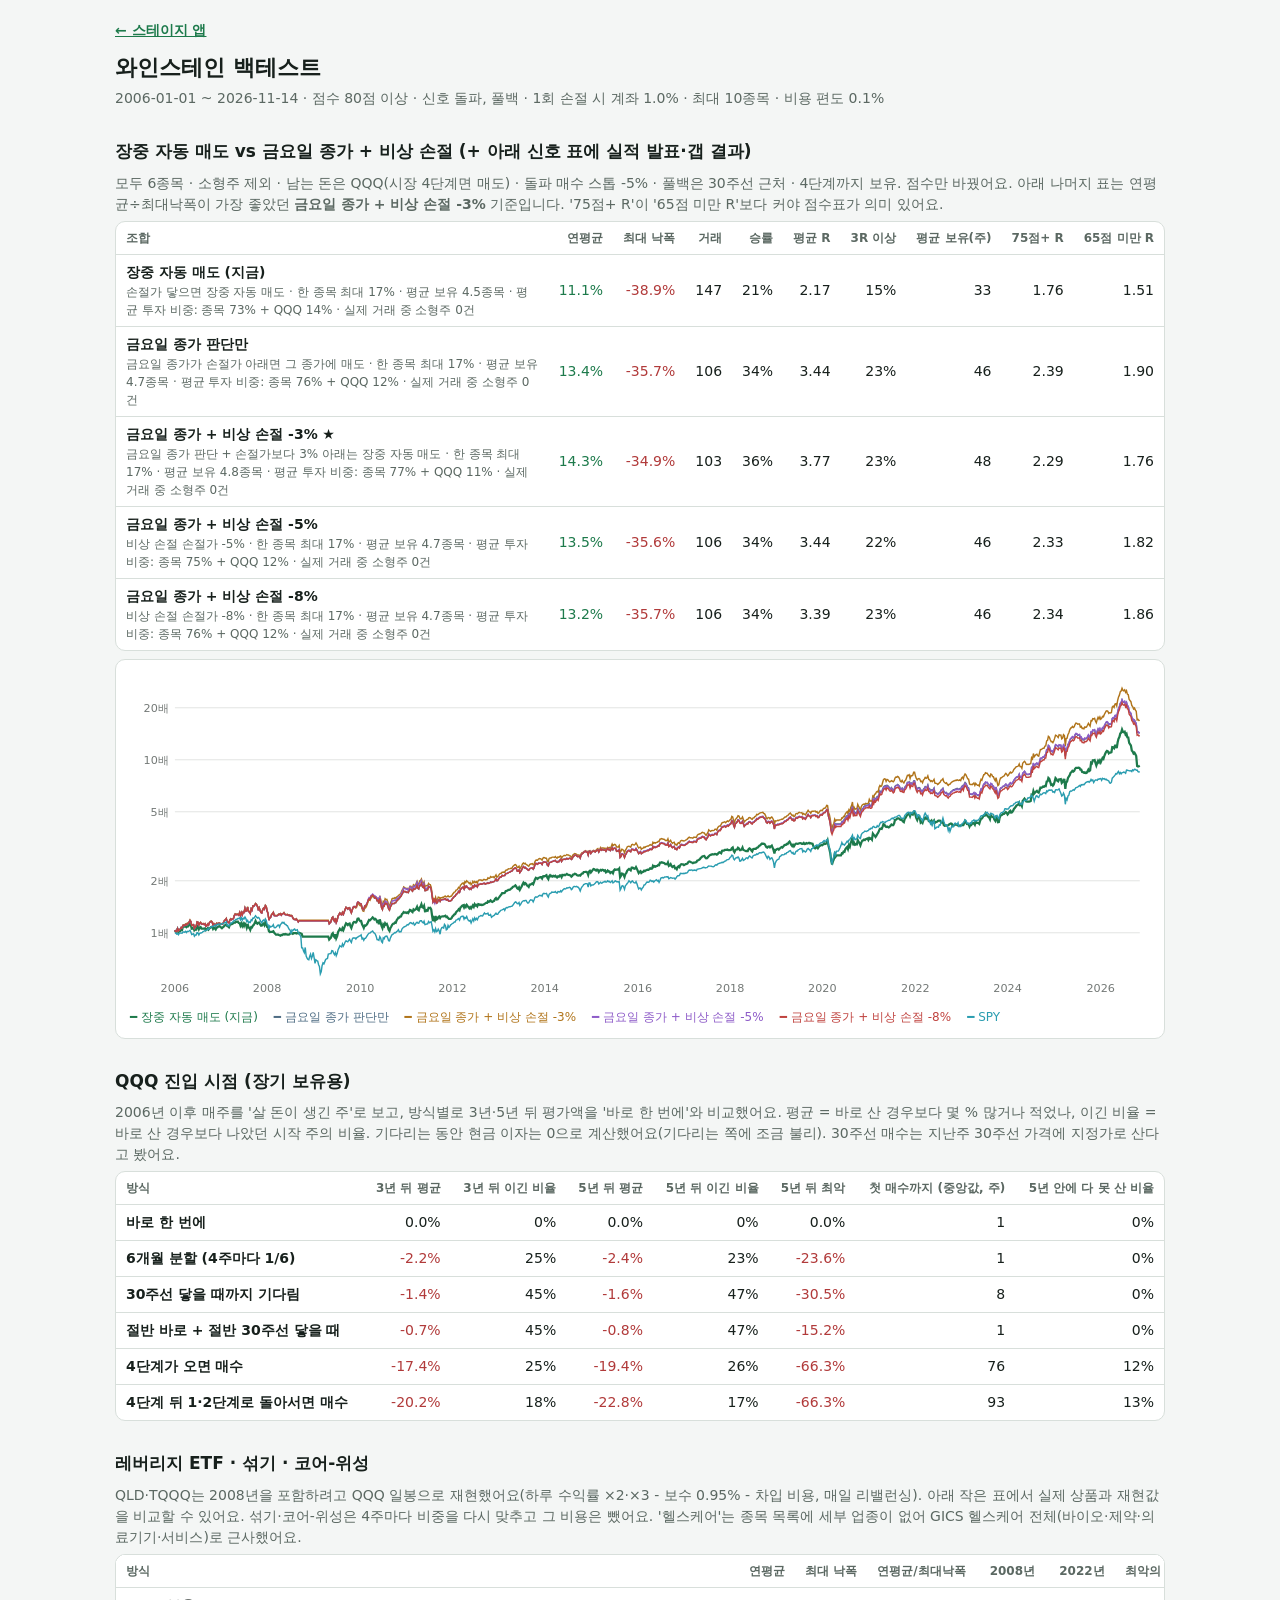
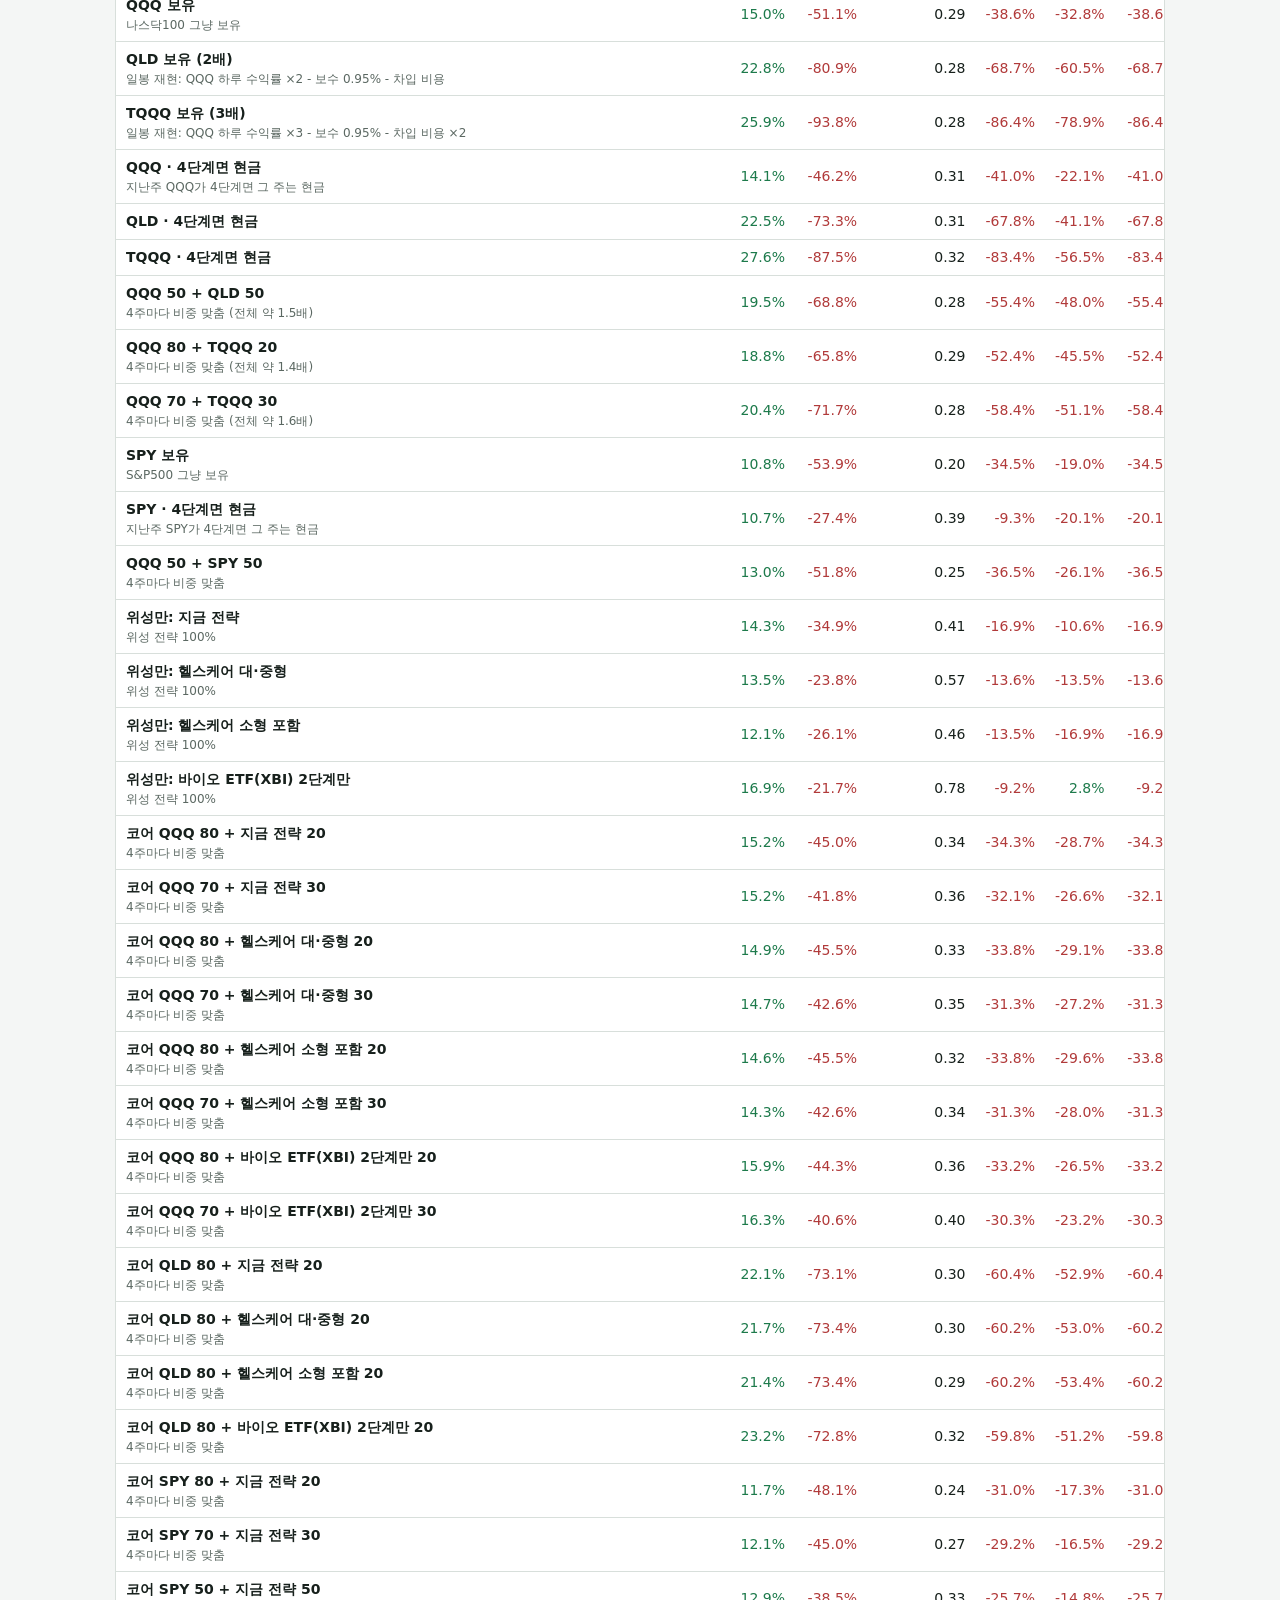
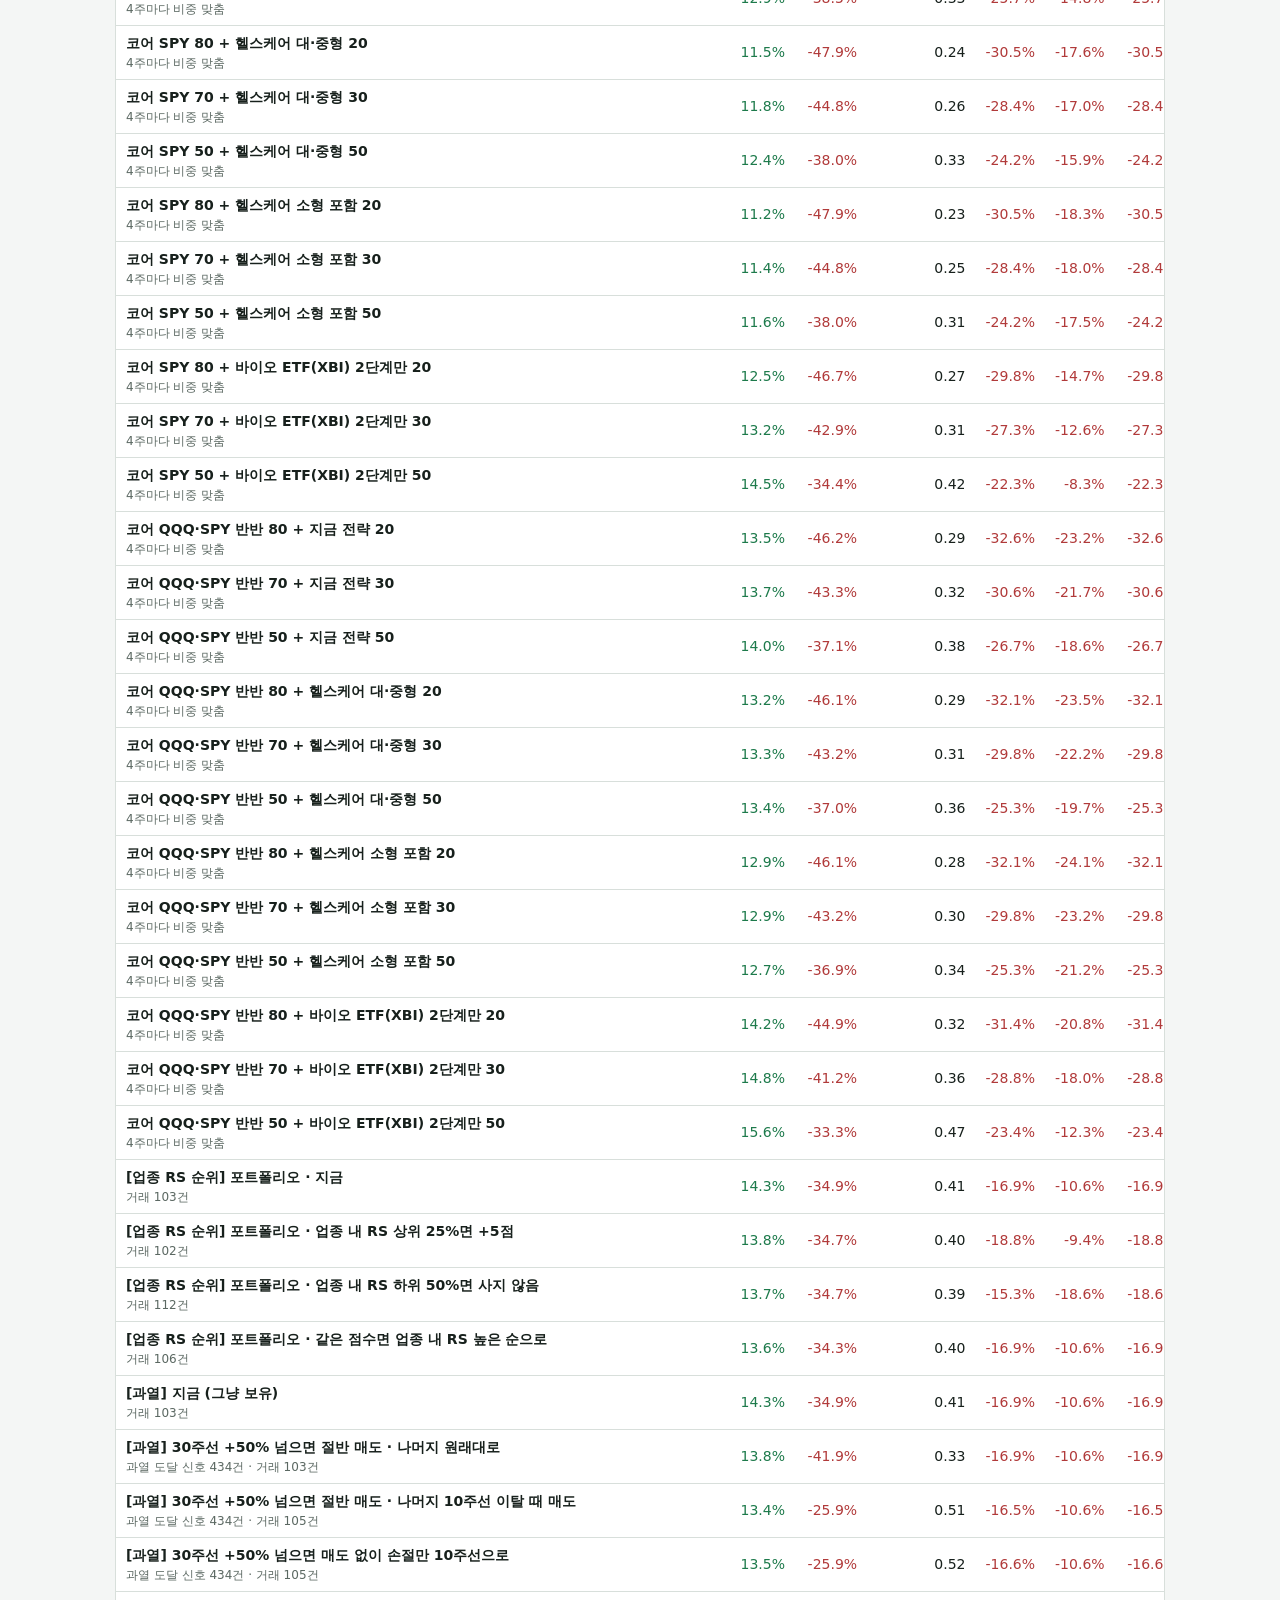
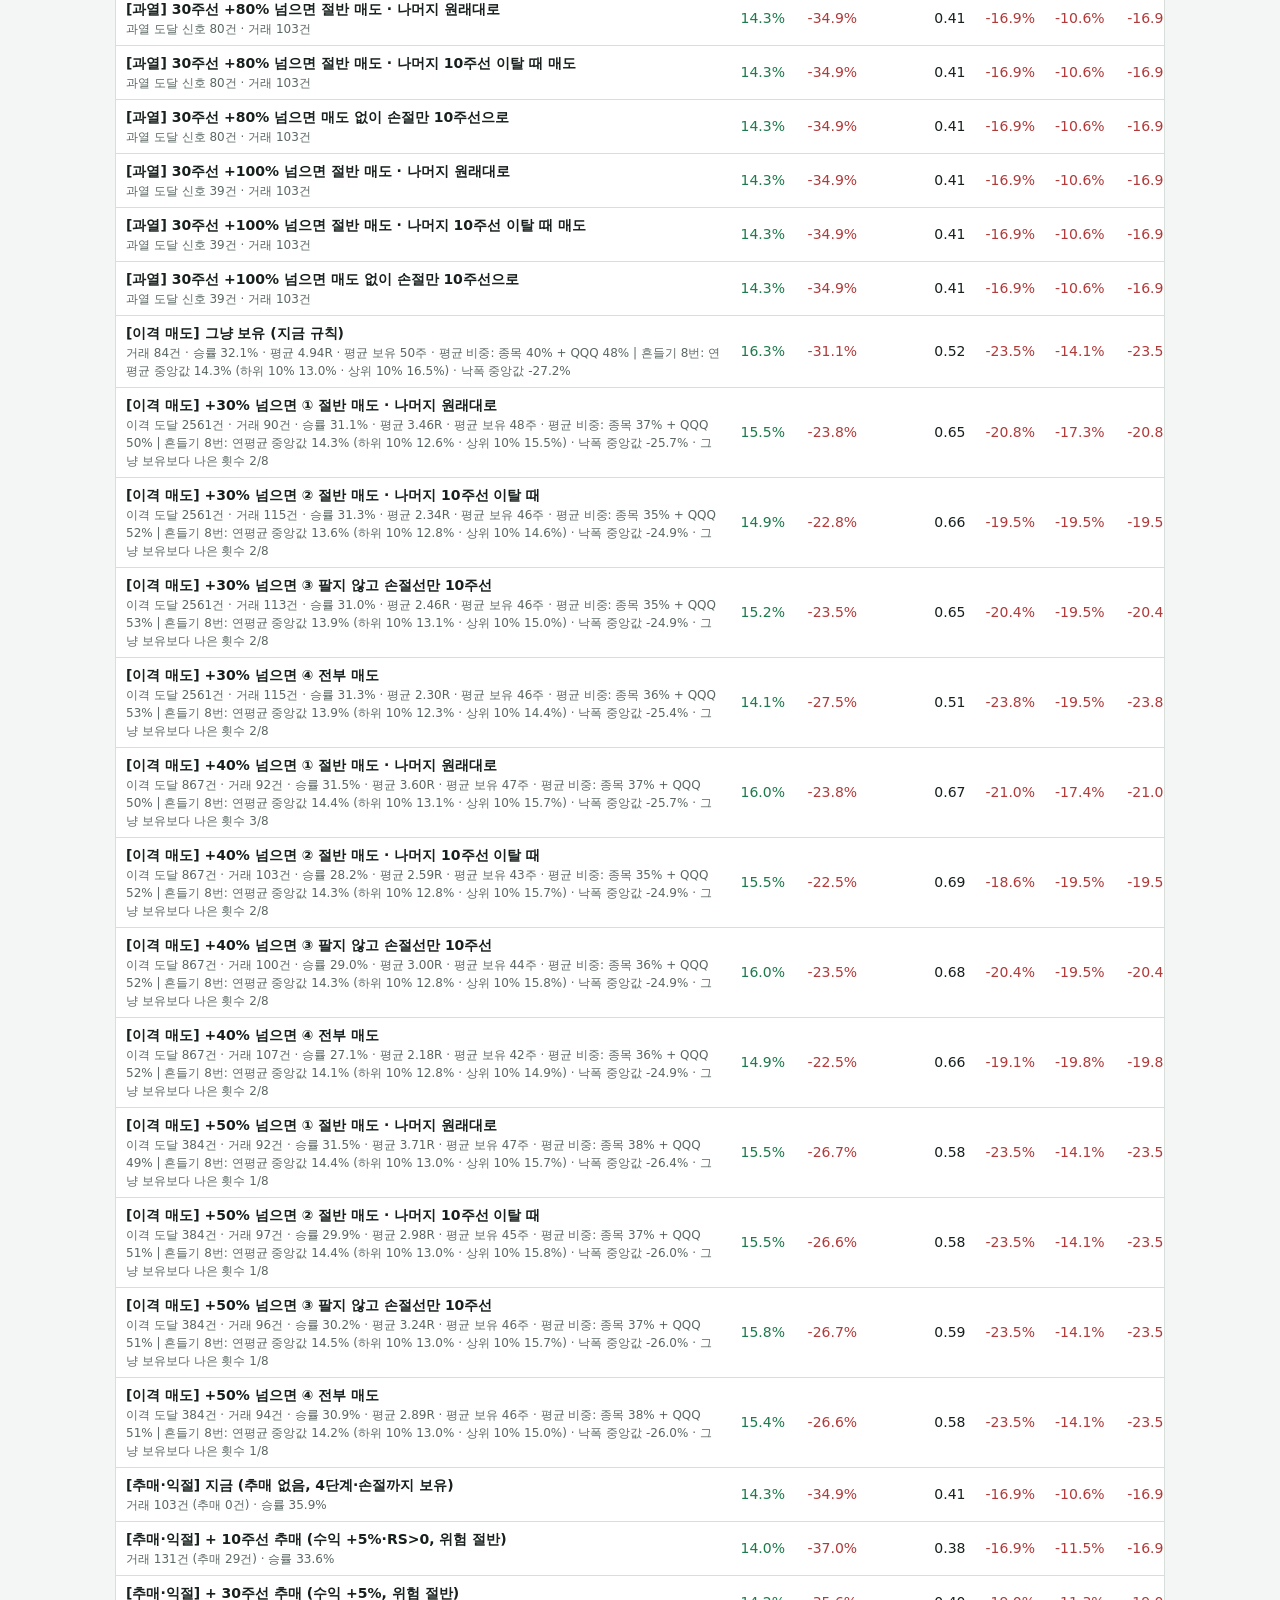
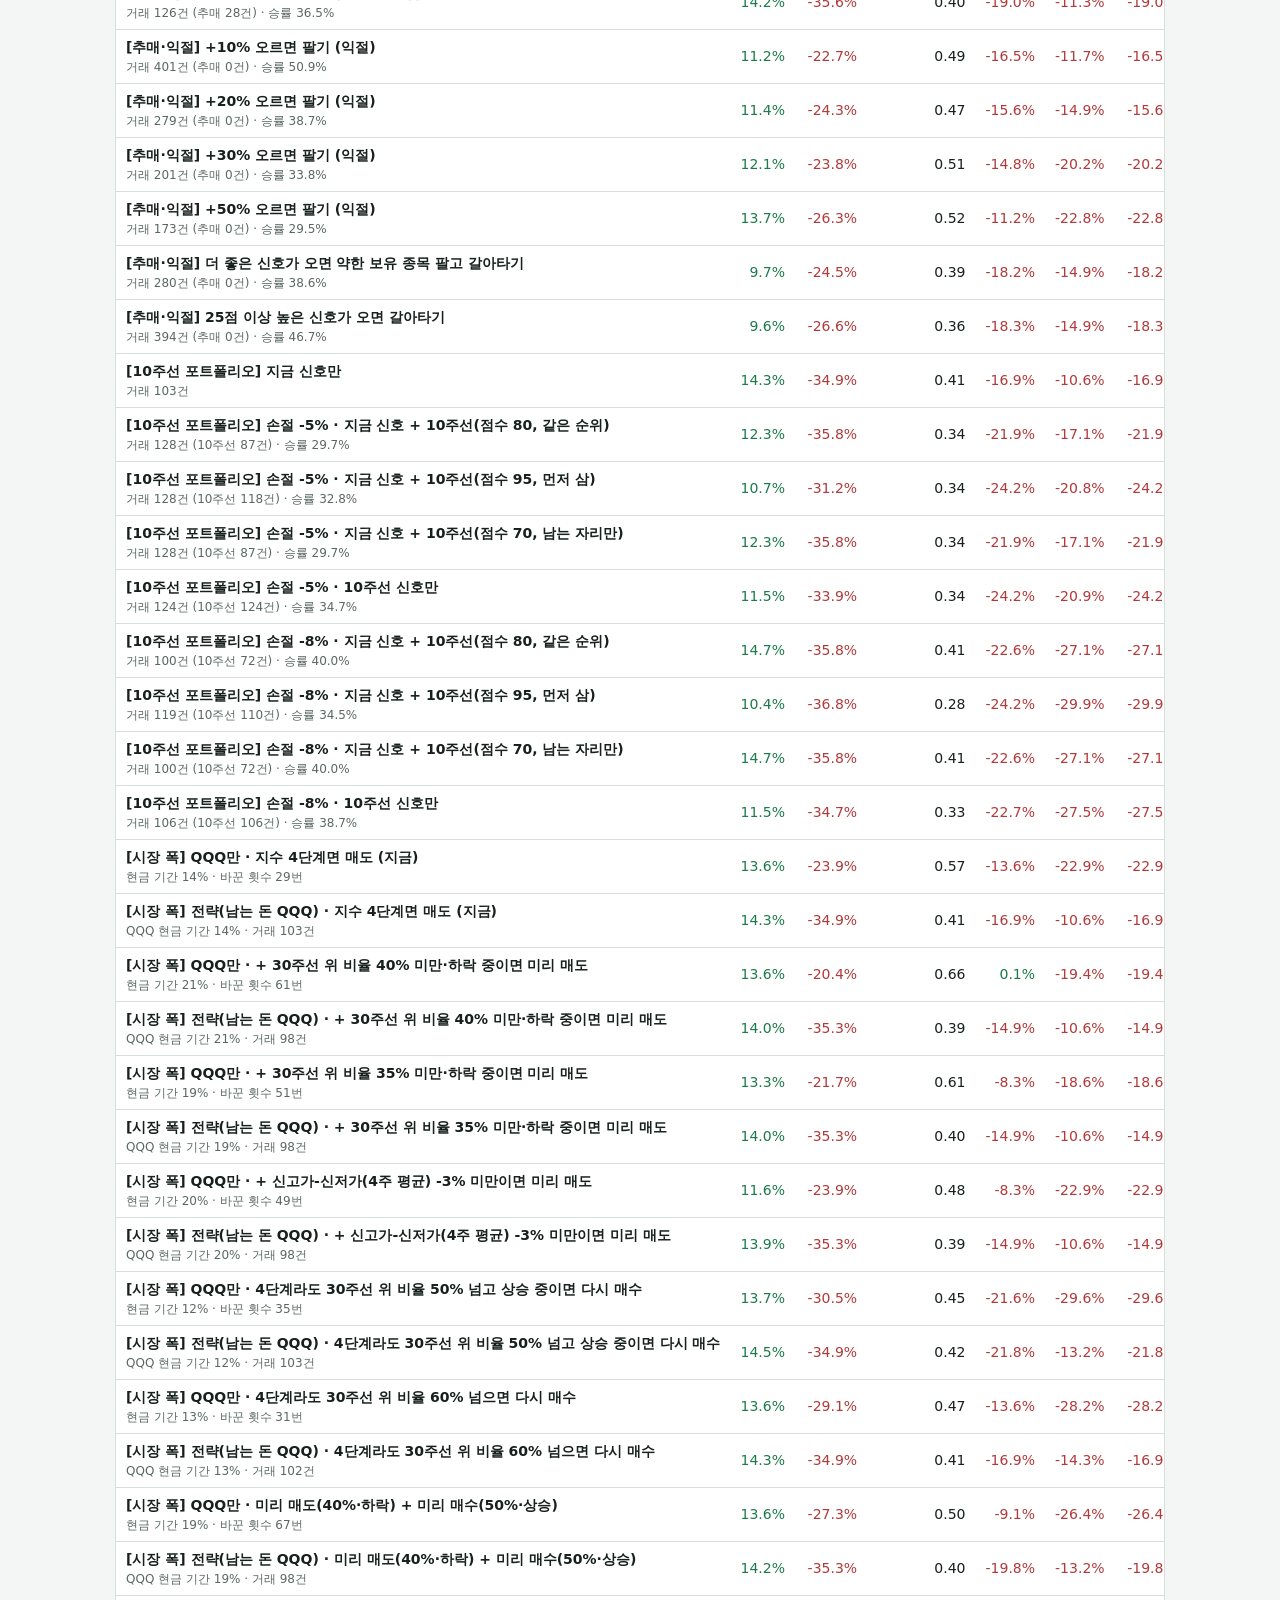
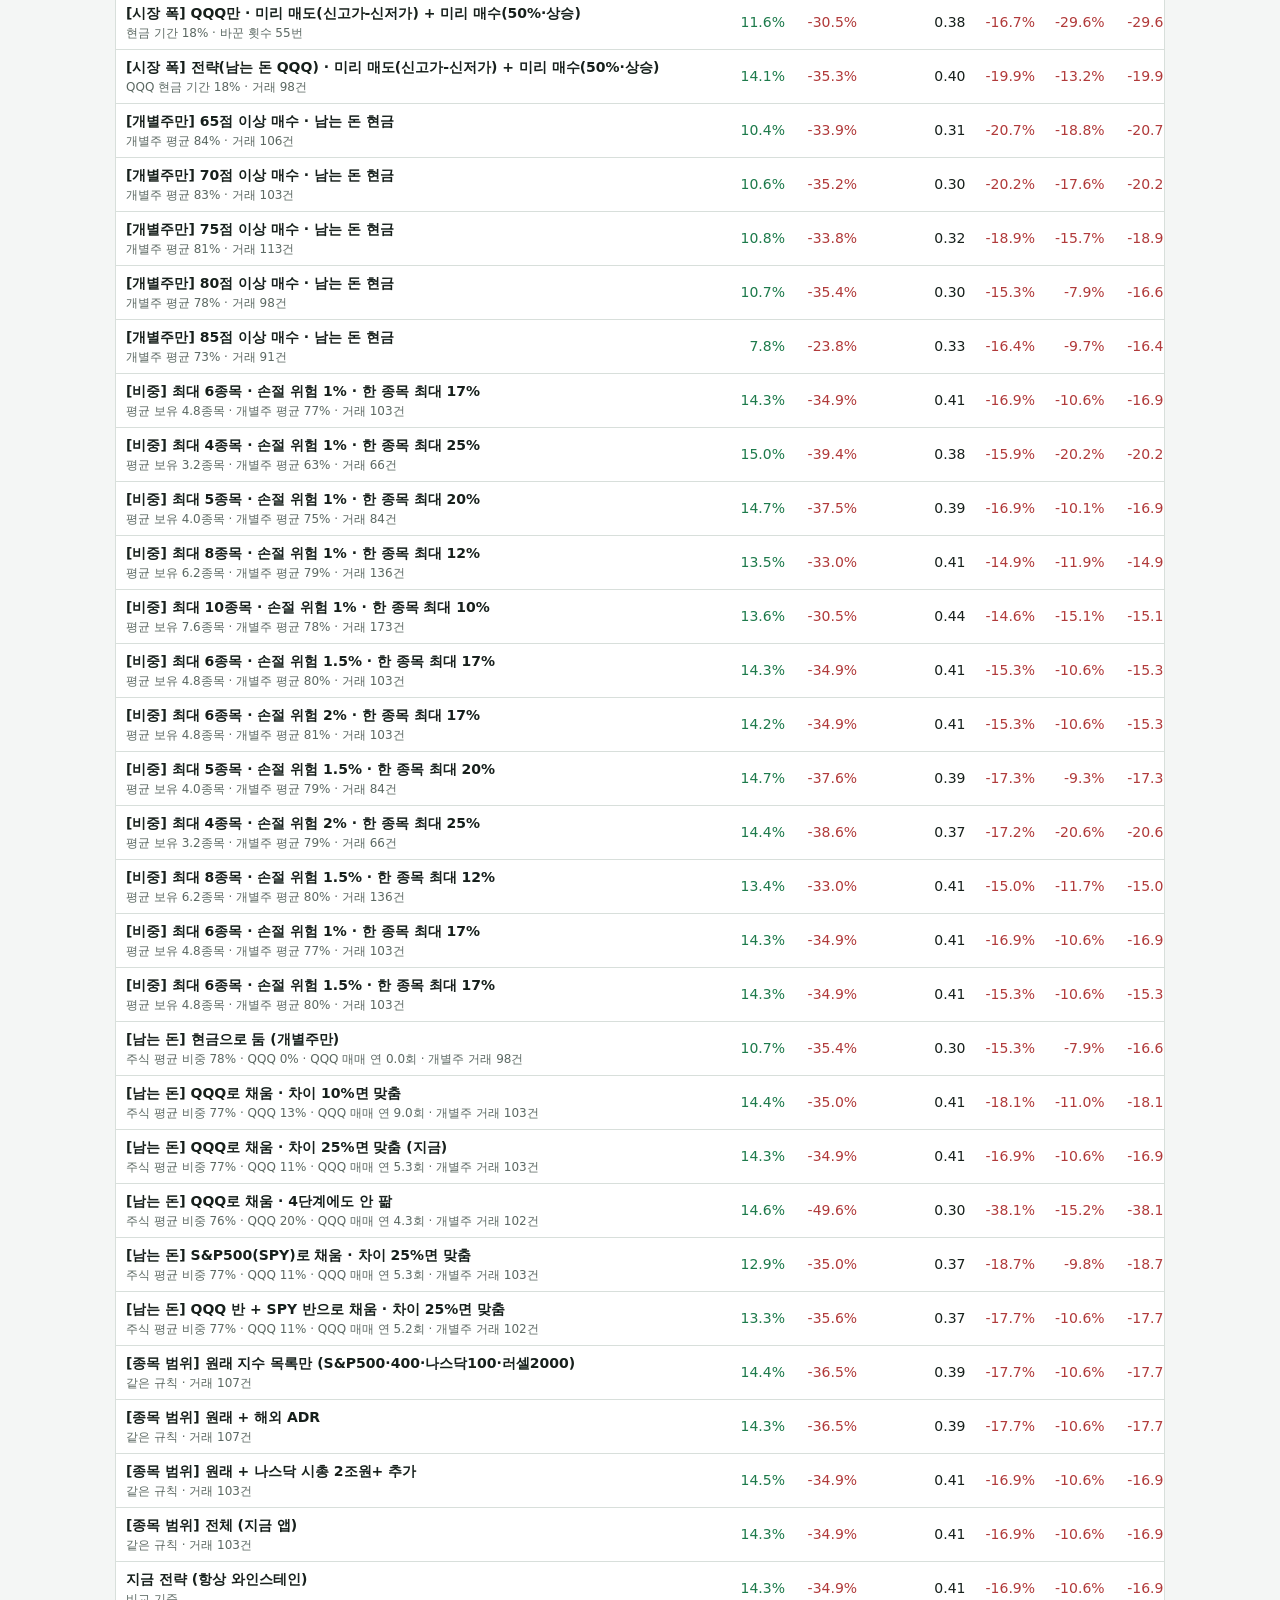
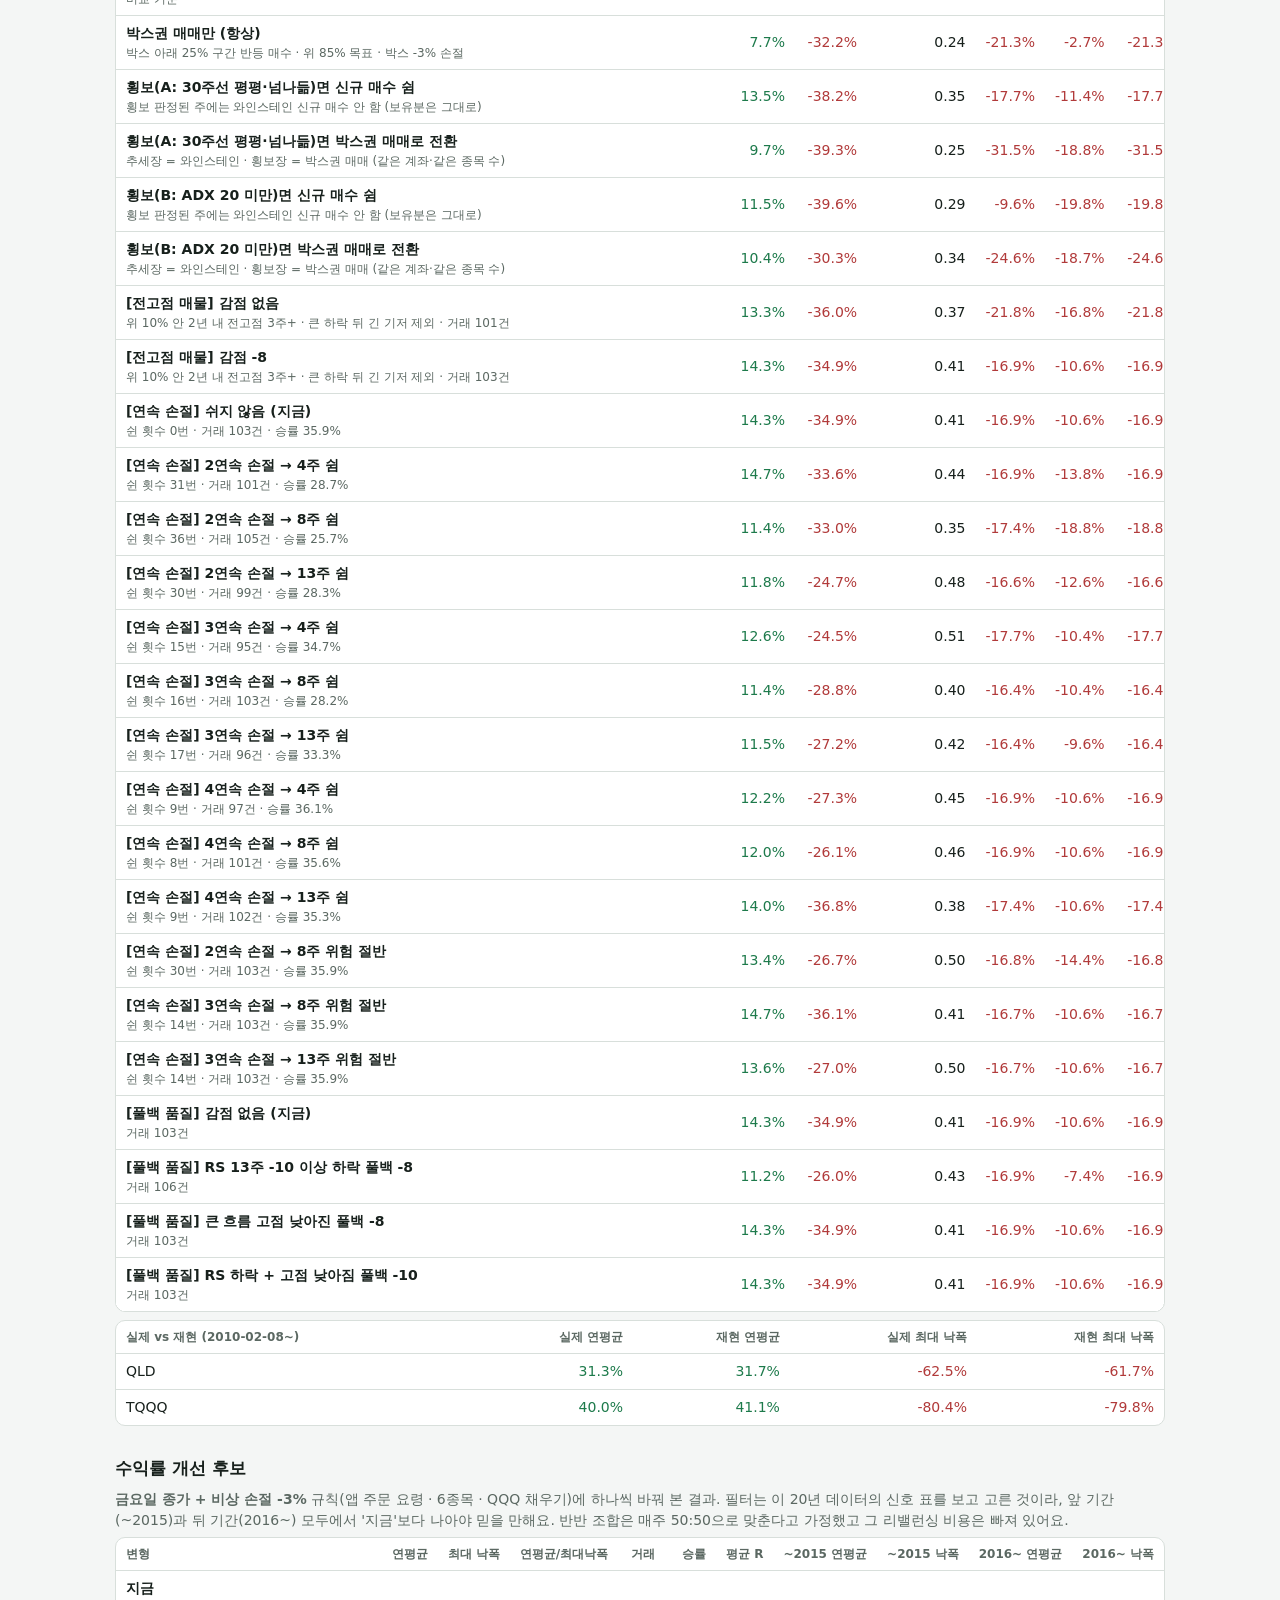
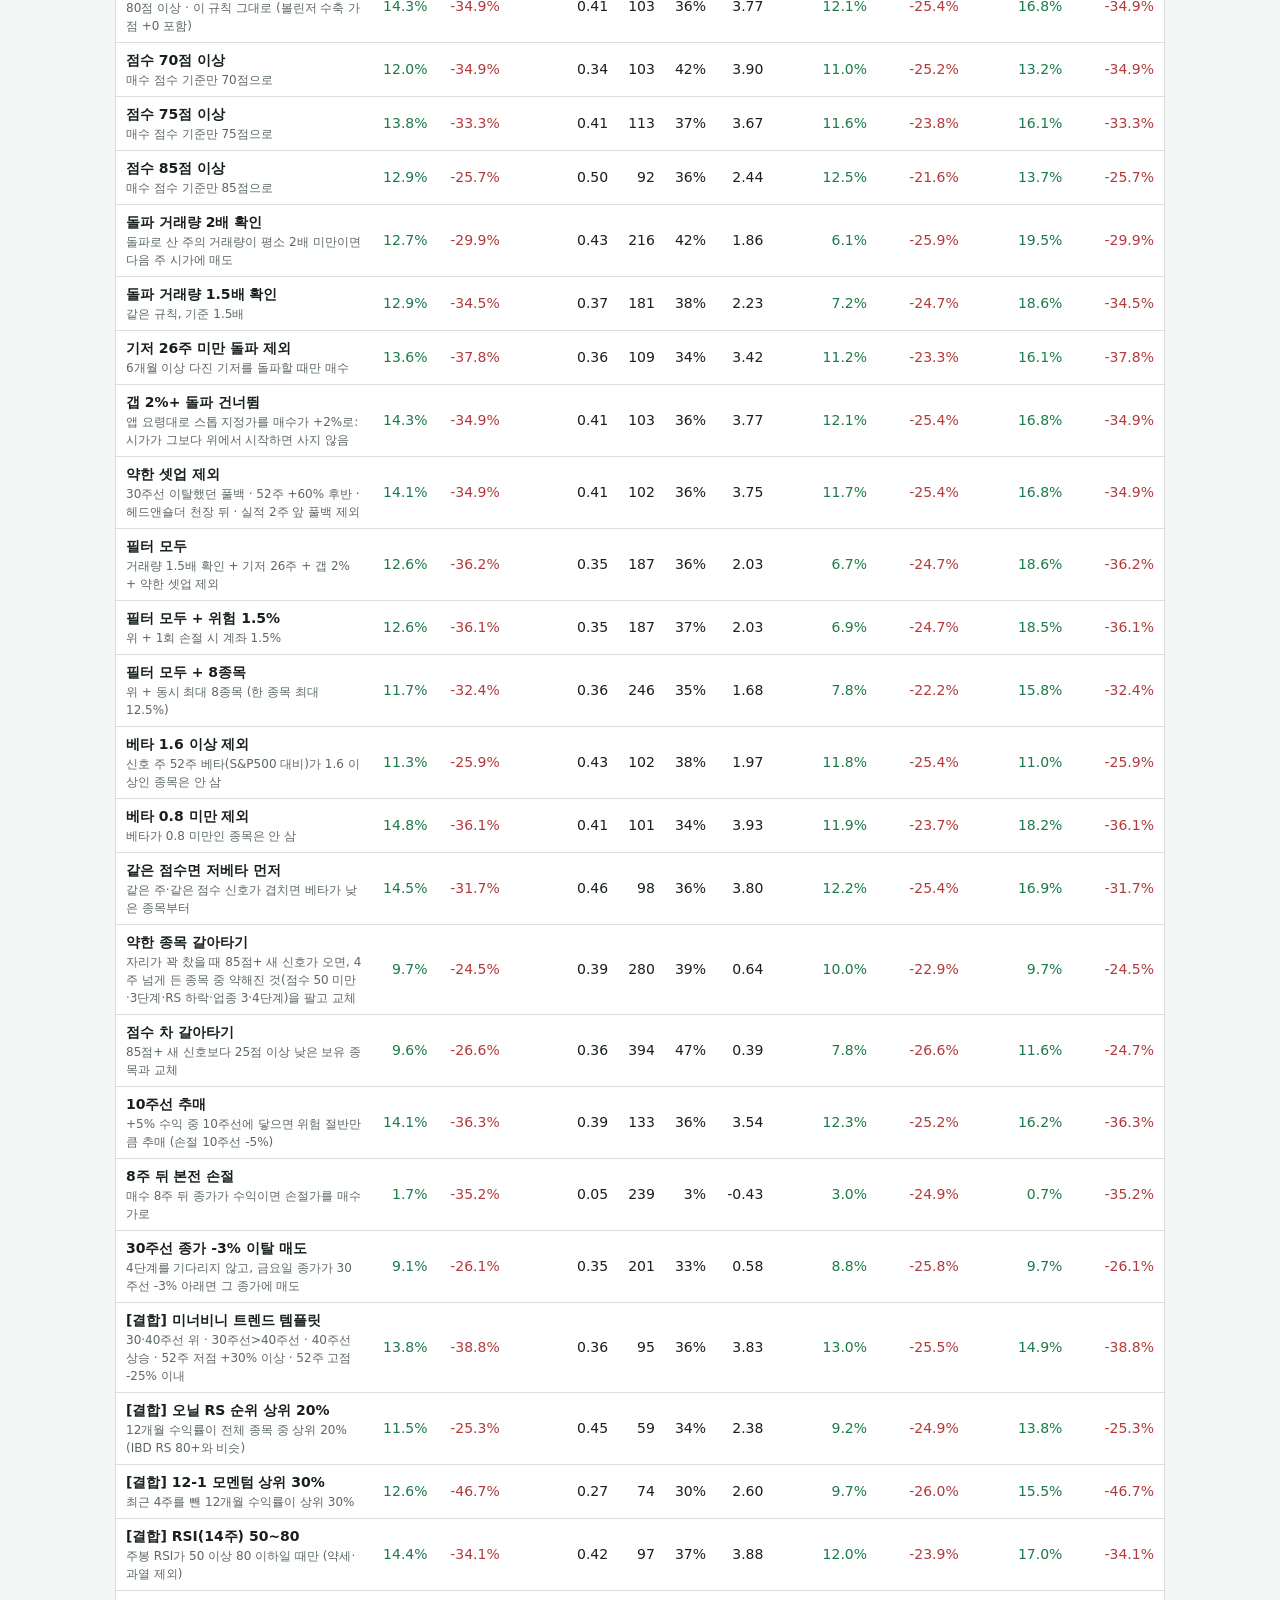
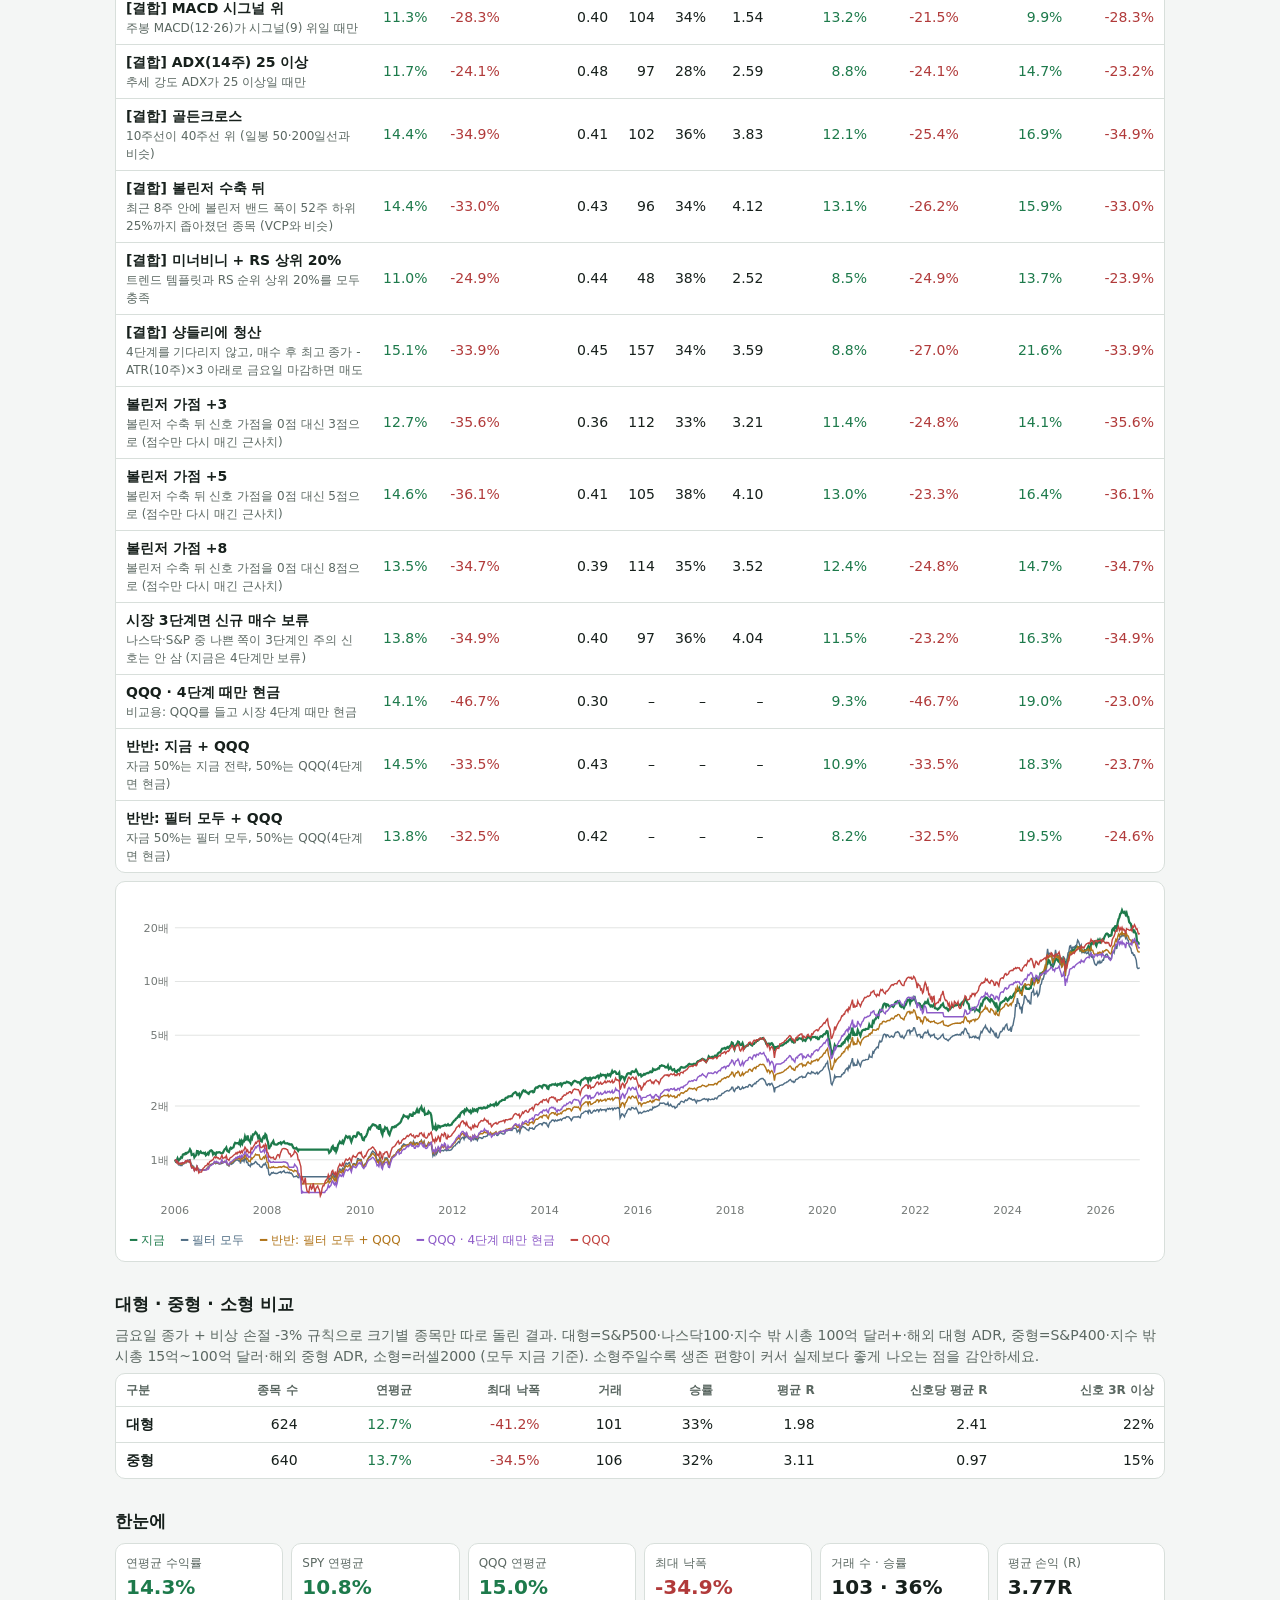
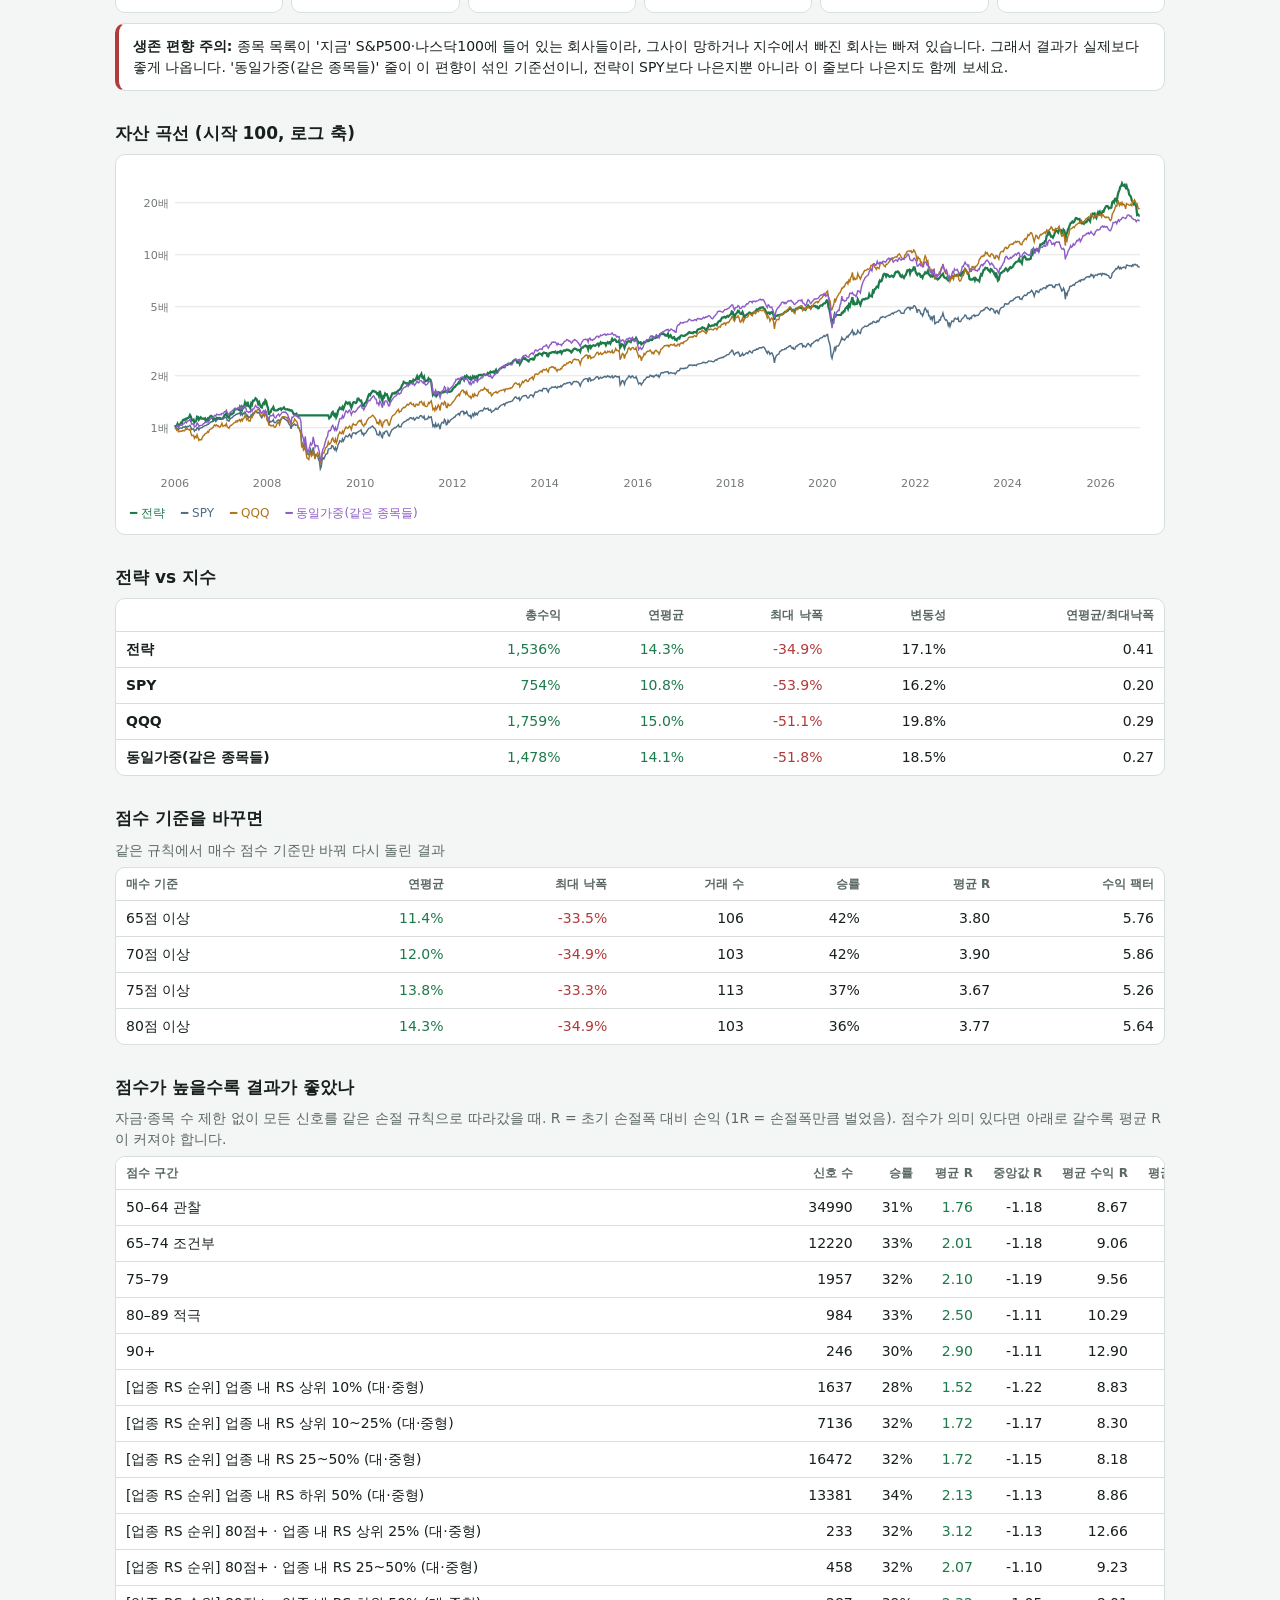
==== commit 9381b1d1: "backtest result" ====
--- a/docs/backtest/index.html
+++ b/docs/backtest/index.html
@@ -12,4 +12,4 @@
     .warn{border-left:4px solid var(--r)}b.big{font-size:20px}
     .kp{display:grid;grid-template-columns:repeat(auto-fill,minmax(150px,1fr));gap:8px}.kp div{background:var(--card);border:1px solid var(--line);border-radius:10px;padding:10px}
     .kp>div>span{display:block;font-size:12px;color:var(--mut)}
-    </style><div class=w><a href='../' style='display:inline-block;margin-bottom:10px;font-weight:700;color:var(--g)'>← 스테이지 앱</a><h1>와인스테인 백테스트</h1><div class=mut>2006-01-01 ~ 2026-11-12 · 점수 80점 이상 · 신호 돌파, 풀백 · 1회 손절 시 계좌 1.0% · 최대 10종목 · 비용 편도 0.1%</div><h2>장중 자동 매도 vs 금요일 종가 + 비상 손절 (+ 아래 신호 표에 실적 발표·갭 결과)</h2><div class=mut style='margin-bottom:6px'>모두 6종목 · 소형주 제외 · 남는 돈은 QQQ(시장 4단계면 매도) · 돌파 매수 스톱 -5% · 풀백은 30주선 근처 · 4단계까지 보유. 점수만 바꿨어요. 아래 나머지 표는 연평균÷최대낙폭이 가장 좋았던 <b>금요일 종가 + 비상 손절 -3%</b> 기준입니다. '75점+ R'이 '65점 미만 R'보다 커야 점수표가 의미 있어요.</div><div class=tw><table><tr><th class=l>조합</th><th>연평균</th><th>최대 낙폭</th><th>거래</th><th>승률</th><th>평균 R</th><th>3R 이상</th><th>평균 보유(주)</th><th>75점+ R</th><th>65점 미만 R</th></tr><tr><td class=l><b>장중 자동 매도 (지금)</b><div class=mut style='font-size:12px;white-space:normal;min-width:220px'>손절가 닿으면 장중 자동 매도 · 한 종목 최대 17% · 평균 보유 4.6종목 · 평균 투자 비중: 종목 73% + QQQ 14% · 실제 거래 중 소형주 0건</div></td><td><span class="pos">11.2%</span></td><td><span class="neg">-38.9%</span></td><td>144</td><td>22%</td><td>2.23</td><td>15%</td><td>34</td><td>1.76</td><td>1.51</td></tr><tr><td class=l><b>금요일 종가 판단만</b><div class=mut style='font-size:12px;white-space:normal;min-width:220px'>금요일 종가가 손절가 아래면 그 종가에 매도 · 한 종목 최대 17% · 평균 보유 4.8종목 · 평균 투자 비중: 종목 76% + QQQ 12% · 실제 거래 중 소형주 0건</div></td><td><span class="pos">13.6%</span></td><td><span class="neg">-35.7%</span></td><td>102</td><td>34%</td><td>3.68</td><td>24%</td><td>48</td><td>2.40</td><td>1.91</td></tr><tr><td class=l><b>금요일 종가 + 비상 손절 -3%</b> ★<div class=mut style='font-size:12px;white-space:normal;min-width:220px'>금요일 종가 판단 + 손절가보다 3% 아래는 장중 자동 매도 · 한 종목 최대 17% · 평균 보유 4.8종목 · 평균 투자 비중: 종목 76% + QQQ 11% · 실제 거래 중 소형주 0건</div></td><td><span class="pos">14.4%</span></td><td><span class="neg">-34.9%</span></td><td>102</td><td>36%</td><td>3.81</td><td>24%</td><td>49</td><td>2.30</td><td>1.76</td></tr><tr><td class=l><b>금요일 종가 + 비상 손절 -5%</b><div class=mut style='font-size:12px;white-space:normal;min-width:220px'>비상 손절 손절가 -5% · 한 종목 최대 17% · 평균 보유 4.7종목 · 평균 투자 비중: 종목 75% + QQQ 12% · 실제 거래 중 소형주 0건</div></td><td><span class="pos">13.6%</span></td><td><span class="neg">-35.6%</span></td><td>102</td><td>34%</td><td>3.68</td><td>23%</td><td>48</td><td>2.34</td><td>1.83</td></tr><tr><td class=l><b>금요일 종가 + 비상 손절 -8%</b><div class=mut style='font-size:12px;white-space:normal;min-width:220px'>비상 손절 손절가 -8% · 한 종목 최대 17% · 평균 보유 4.8종목 · 평균 투자 비중: 종목 76% + QQQ 12% · 실제 거래 중 소형주 0건</div></td><td><span class="pos">13.4%</span></td><td><span class="neg">-35.7%</span></td><td>102</td><td>34%</td><td>3.64</td><td>24%</td><td>48</td><td>2.36</td><td>1.87</td></tr></table></div><div class=card style='margin-top:8px'><svg viewBox="0 0 1000 320" width="100%" role="img" aria-label="자산 곡선 (로그 축)"><line x1="44" x2="990" y1="255.7" y2="255.7" stroke="currentColor" opacity=".12"/><text x="38" y="259.7" text-anchor="end" font-size="11" fill="currentColor" opacity=".6">1배</text><line x1="44" x2="990" y1="204.8" y2="204.8" stroke="currentColor" opacity=".12"/><text x="38" y="208.8" text-anchor="end" font-size="11" fill="currentColor" opacity=".6">2배</text><line x1="44" x2="990" y1="137.5" y2="137.5" stroke="currentColor" opacity=".12"/><text x="38" y="141.5" text-anchor="end" font-size="11" fill="currentColor" opacity=".6">5배</text><line x1="44" x2="990" y1="86.6" y2="86.6" stroke="currentColor" opacity=".12"/><text x="38" y="90.6" text-anchor="end" font-size="11" fill="currentColor" opacity=".6">10배</text><line x1="44" x2="990" y1="35.7" y2="35.7" stroke="currentColor" opacity=".12"/><text x="38" y="39.7" text-anchor="end" font-size="11" fill="currentColor" opacity=".6">20배</text><text x="44.0" y="314" font-size="11" text-anchor="middle" fill="currentColor" opacity=".6">2006</text><text x="134.4" y="314" font-size="11" text-anchor="middle" fill="currentColor" opacity=".6">2008</text><text x="225.7" y="314" font-size="11" text-anchor="middle" fill="currentColor" opacity=".6">2010</text><text x="316.1" y="314" font-size="11" text-anchor="middle" fill="currentColor" opacity=".6">2012</text><text x="406.6" y="314" font-size="11" text-anchor="middle" fill="currentColor" opacity=".6">2014</text><text x="497.9" y="314" font-size="11" text-anchor="middle" fill="currentColor" opacity=".6">2016</text><text x="588.3" y="314" font-size="11" text-anchor="middle" fill="currentColor" opacity=".6">2018</text><text x="678.7" y="314" font-size="11" text-anchor="middle" fill="currentColor" opacity=".6">2020</text><text x="770.0" y="314" font-size="11" text-anchor="middle" fill="currentColor" opacity=".6">2022</text><text x="860.4" y="314" font-size="11" text-anchor="middle" fill="currentColor" opacity=".6">2024</text><text x="951.7" y="314" font-size="11" text-anchor="middle" fill="currentColor" opacity=".6">2026</text><polyline points="44.0,253.2 44.9,254.9 45.7,254.5 46.6,252.3 47.5,255.1 48.3,254.0 49.2,254.1 50.1,253.0 51.0,253.1 51.8,250.0 52.7,249.8 53.6,249.8 54.4,249.2 55.3,250.4 56.2,249.5 57.0,249.5 57.9,248.0 58.8,246.2 59.7,248.4 60.5,251.7 61.4,251.5 62.3,250.8 63.1,253.3 64.0,252.6 64.9,252.6 65.7,248.8 66.6,249.5 67.5,252.3 68.3,250.6 69.2,250.1 70.1,251.7 71.0,251.8 71.8,251.6 72.7,251.7 73.6,251.4 74.4,253.1 75.3,252.3 76.2,251.3 77.0,252.6 77.9,251.4 78.8,250.7 79.6,250.0 80.5,249.7 81.4,251.9 82.3,250.6 83.1,251.4 84.0,252.5 84.9,250.6 85.7,250.5 86.6,249.7 87.5,249.4 88.3,249.7 89.2,250.6 90.1,251.4 91.0,250.4 91.8,249.8 92.7,248.7 93.6,248.1 94.4,247.6 95.3,249.2 96.2,249.5 97.0,250.3 97.9,247.9 98.8,246.8 99.6,247.3 100.5,246.9 101.4,246.3 102.3,245.8 103.1,245.8 104.0,244.8 104.9,245.0 105.7,244.8 106.6,246.2 107.5,246.4 108.3,248.8 109.2,246.7 110.1,249.1 111.0,247.1 111.8,249.1 112.7,246.9 113.6,247.7 114.4,250.6 115.3,247.1 116.2,250.7 117.0,250.9 117.9,252.9 118.8,250.2 119.6,250.6 120.5,248.8 121.4,247.9 122.3,246.3 123.1,244.2 124.0,246.1 124.9,246.8 125.7,246.0 126.6,245.7 127.5,247.4 128.3,248.7 129.2,248.7 130.1,247.1 130.9,246.8 131.8,248.4 132.7,245.7 133.6,247.4 134.4,250.1 135.3,250.3 136.2,254.2 137.0,255.1 137.9,254.9 138.8,254.8 139.6,254.8 140.5,254.3 141.4,255.9 142.3,256.8 143.1,257.7 144.0,257.7 144.9,257.5 145.7,257.8 146.6,258.3 147.5,258.7 148.3,257.8 149.2,258.1 150.1,257.3 150.9,257.1 151.8,257.5 152.7,257.0 153.6,257.4 154.4,257.6 155.3,257.5 156.2,257.4 157.0,256.5 157.9,256.3 158.8,256.3 159.6,256.8 160.5,256.1 161.4,256.0 162.2,256.0 163.1,256.4 164.0,256.0 164.9,256.4 165.7,255.8 166.6,256.1 167.5,256.4 168.3,256.8 169.2,259.5 170.1,259.5 170.9,259.5 171.8,259.5 172.7,259.5 173.6,259.5 174.4,259.5 175.3,259.5 176.2,259.5 177.0,259.5 177.9,259.5 178.8,259.5 179.6,259.5 180.5,259.5 181.4,259.5 182.2,259.5 183.1,259.5 184.0,259.5 184.9,259.5 185.7,259.5 186.6,259.5 187.5,259.5 188.3,259.5 189.2,259.5 190.1,259.5 190.9,259.5 191.8,259.5 192.7,259.5 193.6,259.5 194.4,259.5 195.3,262.4 196.2,261.4 197.0,260.6 197.9,257.2 198.8,256.2 199.6,259.0 200.5,260.1 201.4,257.2 202.2,261.1 203.1,259.0 204.0,254.9 204.9,253.5 205.7,251.9 206.6,253.2 207.5,253.5 208.3,251.4 209.2,253.1 210.1,250.7 210.9,248.5 211.8,246.5 212.7,247.3 213.5,248.2 214.4,247.1 215.3,246.7 216.2,249.6 217.0,251.1 217.9,248.4 218.8,246.2 219.6,245.2 220.5,245.3 221.4,245.8 222.2,244.8 223.1,242.0 224.0,241.9 224.9,243.5 225.7,244.4 226.6,244.3 227.5,247.5 228.3,249.0 229.2,251.1 230.1,248.6 230.9,248.8 231.8,248.2 232.7,246.8 233.5,245.1 234.4,243.2 235.3,243.5 236.2,242.5 237.0,241.8 237.9,240.7 238.8,241.6 239.6,242.8 240.5,242.3 241.4,242.9 242.2,245.2 243.1,244.6 244.0,247.4 244.9,242.6 245.7,245.7 246.6,249.0 247.5,251.2 248.3,247.7 249.2,249.1 250.1,246.5 250.9,247.7 251.8,247.1 252.7,249.4 253.5,252.8 254.4,254.0 255.3,251.1 256.2,249.6 257.0,248.0 257.9,247.0 258.8,246.8 259.6,245.7 260.5,246.0 261.4,243.5 262.2,242.5 263.1,241.0 264.0,240.9 264.8,239.8 265.7,239.7 266.6,237.4 267.5,237.1 268.3,236.1 269.2,236.7 270.1,236.3 270.9,236.5 271.8,235.7 272.7,236.4 273.5,235.6 274.4,233.9 275.3,234.0 276.2,234.7 277.0,234.9 277.9,232.5 278.8,234.0 279.6,233.6 280.5,233.0 281.4,230.7 282.2,233.6 283.1,234.4 284.0,232.0 284.8,231.0 285.7,228.8 286.6,231.1 287.5,231.5 288.3,229.8 289.2,234.4 290.1,233.9 290.9,233.0 291.8,233.3 292.7,230.8 293.5,230.9 294.4,230.3 295.3,230.7 296.2,236.9 297.0,242.4 297.9,239.3 298.8,240.9 299.6,237.0 300.5,240.5 301.4,239.8 302.2,238.3 303.1,238.0 304.0,239.3 304.8,237.8 305.7,237.3 306.6,237.1 307.5,237.4 308.3,237.3 309.2,237.1 310.1,238.6 310.9,238.1 311.8,239.2 312.7,240.1 313.5,239.9 314.4,239.6 315.3,239.0 316.1,237.9 317.0,237.3 317.9,236.5 318.8,236.3 319.6,234.7 320.5,233.9 321.4,232.9 322.2,232.1 323.1,232.7 324.0,230.0 324.8,229.6 325.7,228.5 326.6,227.9 327.5,230.1 328.3,228.5 329.2,229.6 330.1,227.8 330.9,229.2 331.8,229.9 332.7,230.7 333.5,229.7 334.4,231.0 335.3,229.2 336.1,227.7 337.0,229.1 337.9,226.3 338.8,227.3 339.6,226.6 340.5,227.8 341.4,226.1 342.2,226.4 343.1,226.9 344.0,227.0 344.8,227.4 345.7,227.1 346.6,226.5 347.5,226.2 348.3,225.2 349.2,224.5 350.1,224.4 350.9,223.1 351.8,223.7 352.7,223.2 353.5,222.6 354.4,224.2 355.3,224.9 356.1,224.1 357.0,223.5 357.9,221.9 358.8,221.3 359.6,223.3 360.5,223.1 361.4,222.2 362.2,221.2 363.1,220.0 364.0,219.1 364.8,218.7 365.7,218.8 366.6,219.0 367.4,218.4 368.3,216.7 369.2,216.4 370.1,215.6 370.9,214.7 371.8,214.3 372.7,214.0 373.5,213.1 374.4,212.6 375.3,211.2 376.1,210.8 377.0,210.8 377.9,210.4 378.8,212.1 379.6,213.7 380.5,213.9 381.4,212.4 382.2,214.1 383.1,212.2 384.0,211.4 384.8,209.3 385.7,208.2 386.6,209.4 387.4,208.7 388.3,209.7 389.2,211.1 390.1,211.2 390.9,212.0 391.8,209.9 392.7,209.7 393.5,208.8 394.4,208.4 395.3,209.1 396.1,207.5 397.0,204.8 397.9,203.7 398.8,204.1 399.6,204.4 400.5,203.6 401.4,203.5 402.2,203.2 403.1,203.2 404.0,204.6 404.8,202.9 405.7,202.6 406.6,202.6 407.4,201.9 408.3,201.5 409.2,203.9 410.1,205.2 410.9,202.5 411.8,201.1 412.7,201.9 413.5,201.6 414.4,202.3 415.3,201.3 416.1,202.4 417.0,201.4 417.9,201.7 418.7,201.7 419.6,201.1 420.5,201.4 421.4,200.4 422.2,200.6 423.1,201.8 424.0,200.0 424.8,200.3 425.7,199.8 426.6,200.1 427.4,199.3 428.3,198.6 429.2,199.5 430.1,199.4 430.9,199.4 431.8,199.8 432.7,201.5 433.5,200.5 434.4,199.0 435.3,199.0 436.1,198.3 437.0,198.6 437.9,199.5 438.7,200.2 439.6,199.8 440.5,199.4 441.4,200.0 442.2,198.6 443.1,197.6 444.0,197.5 444.8,196.1 445.7,196.0 446.6,195.8 447.4,196.3 448.3,196.9 449.2,199.8 450.0,196.3 450.9,195.5 451.8,197.6 452.7,196.4 453.5,195.3 454.4,194.1 455.3,194.4 456.1,195.0 457.0,195.3 457.9,194.5 458.7,194.8 459.6,196.7 460.5,195.2 461.4,194.5 462.2,195.2 463.1,194.5 464.0,194.5 464.8,195.3 465.7,194.6 466.6,197.0 467.4,196.1 468.3,194.7 469.2,195.8 470.0,195.5 470.9,196.8 471.8,196.0 472.7,195.7 473.5,197.0 474.4,194.7 475.3,193.8 476.1,194.0 477.0,194.6 477.9,194.0 478.7,194.0 479.6,193.0 480.5,199.8 481.4,198.8 482.2,196.7 483.1,196.9 484.0,198.1 484.8,200.0 485.7,197.1 486.6,196.0 487.4,194.1 488.3,193.0 489.2,192.2 490.0,192.9 490.9,193.6 491.8,191.0 492.7,191.1 493.5,191.3 494.4,192.1 495.3,191.8 496.1,190.4 497.0,192.2 497.9,194.3 498.7,196.3 499.6,195.0 500.5,194.4 501.3,196.2 502.2,195.4 503.1,195.0 504.0,193.9 504.8,194.4 505.7,193.7 506.6,193.3 507.4,193.0 508.3,193.0 509.2,192.3 510.0,191.6 510.9,192.2 511.8,192.0 512.7,189.2 513.5,190.3 514.4,189.6 515.3,190.1 516.1,189.4 517.0,189.2 517.9,188.4 518.7,188.6 519.6,186.2 520.5,186.1 521.3,185.6 522.2,186.1 523.1,186.3 524.0,186.5 524.8,187.6 525.7,187.5 526.6,187.7 527.4,186.0 528.3,189.2 529.2,188.4 530.0,187.4 530.9,189.4 531.8,190.3 532.7,189.6 533.5,189.4 534.4,191.7 535.3,191.4 536.1,192.4 537.0,190.3 537.9,189.7 538.7,190.3 539.6,188.3 540.5,187.5 541.3,187.7 542.2,187.8 543.1,188.6 544.0,188.1 544.8,187.5 545.7,187.4 546.6,186.7 547.4,185.4 548.3,184.9 549.2,185.1 550.0,185.5 550.9,186.0 551.8,186.5 552.6,185.9 553.5,186.0 554.4,185.7 555.3,185.6 556.1,184.1 557.0,183.7 557.9,183.3 558.7,182.7 559.6,181.3 560.5,180.6 561.3,179.8 562.2,179.8 563.1,179.5 564.0,181.0 564.8,181.8 565.7,181.6 566.6,180.7 567.4,179.7 568.3,178.9 569.2,178.5 570.0,178.2 570.9,177.8 571.8,178.0 572.6,178.1 573.5,177.5 574.4,177.7 575.3,178.2 576.1,177.6 577.0,176.5 577.9,175.9 578.7,176.1 579.6,176.8 580.5,174.5 581.3,174.3 582.2,174.3 583.1,173.6 584.0,173.7 584.8,173.6 585.7,173.2 586.6,173.8 587.4,173.9 588.3,173.7 589.2,173.4 590.0,171.8 590.9,171.2 591.8,174.5 592.6,175.7 593.5,173.8 594.4,173.1 595.3,173.0 596.1,171.4 597.0,172.2 597.9,173.9 598.7,173.8 599.6,173.0 600.5,171.2 601.3,173.6 602.2,174.0 603.1,174.4 603.9,174.7 604.8,174.5 605.7,174.6 606.6,172.8 607.4,172.2 608.3,172.6 609.2,174.3 610.0,175.1 610.9,172.9 611.8,172.7 612.6,172.6 613.5,172.6 614.4,171.4 615.3,171.3 616.1,170.6 617.0,169.5 617.9,169.2 618.7,168.0 619.6,167.4 620.5,167.7 621.3,167.6 622.2,167.9 623.1,169.4 623.9,170.9 624.8,171.2 625.7,170.4 626.6,170.3 627.4,171.0 628.3,170.1 629.2,169.4 630.0,171.4 630.9,173.6 631.8,177.1 632.6,173.5 633.5,173.4 634.4,172.7 635.2,172.4 636.1,173.4 637.0,172.3 637.9,171.5 638.7,170.8 639.6,171.3 640.5,170.3 641.3,169.3 642.2,168.8 643.1,168.8 643.9,167.7 644.8,167.8 645.7,166.2 646.6,165.5 647.4,166.9 648.3,168.7 649.2,169.8 650.0,168.6 650.9,170.0 651.8,168.7 652.6,167.6 653.5,167.4 654.4,167.6 655.2,167.6 656.1,167.0 657.0,166.9 657.9,167.1 658.7,167.5 659.6,167.6 660.5,166.8 661.3,167.8 662.2,167.7 663.1,166.9 663.9,167.4 664.8,167.1 665.7,166.7 666.6,167.3 667.4,167.1 668.3,167.5 669.2,167.6 670.0,170.1 670.9,171.6 671.8,172.1 672.6,171.4 673.5,170.7 674.4,171.9 675.2,170.7 676.1,169.6 677.0,169.2 677.9,168.8 678.7,169.1 679.6,168.2 680.5,167.2 681.3,167.7 682.2,167.6 683.1,166.5 683.9,164.4 684.8,169.6 685.7,172.9 686.5,176.5 687.4,183.7 688.3,187.9 689.2,184.7 690.0,182.9 690.9,177.9 691.8,180.1 692.6,178.9 693.5,178.9 694.4,178.9 695.2,178.9 696.1,178.9 697.0,178.9 697.9,176.8 698.7,177.0 699.6,175.2 700.5,175.4 701.3,172.8 702.2,171.7 703.1,170.7 703.9,172.7 704.8,168.9 705.7,170.4 706.5,166.9 707.4,164.8 708.3,161.3 709.2,169.1 710.0,166.6 710.9,168.4 711.8,167.9 712.6,168.1 713.5,164.0 714.4,165.8 715.2,166.9 716.1,169.1 717.0,166.4 717.9,164.4 718.7,164.2 719.6,163.4 720.5,163.9 721.3,163.2 722.2,162.6 723.1,162.3 723.9,163.8 724.8,161.9 725.7,162.5 726.5,162.3 727.4,163.4 728.3,157.6 729.2,158.9 730.0,159.5 730.9,160.8 731.8,159.6 732.6,157.9 733.5,156.7 734.4,154.7 735.2,152.7 736.1,152.6 737.0,152.9 737.8,151.1 738.7,148.3 739.6,148.7 740.5,150.5 741.3,151.1 742.2,150.6 743.1,151.0 743.9,151.6 744.8,150.8 745.7,149.8 746.5,148.7 747.4,149.3 748.3,149.3 749.2,147.6 750.0,144.3 750.9,144.0 751.8,143.1 752.6,142.5 753.5,142.6 754.4,143.3 755.2,144.0 756.1,144.3 757.0,144.6 757.8,145.7 758.7,146.4 759.6,143.1 760.5,142.0 761.3,140.4 762.2,139.1 763.1,138.6 763.9,138.2 764.8,140.6 765.7,137.8 766.5,138.4 767.4,138.9 768.3,136.2 769.2,136.1 770.0,139.2 770.9,142.3 771.8,144.2 772.6,142.0 773.5,141.5 774.4,142.9 775.2,146.8 776.1,146.1 777.0,147.2 777.8,144.8 778.7,142.7 779.6,142.0 780.5,143.2 781.3,142.4 782.2,142.4 783.1,145.3 783.9,145.9 784.8,145.6 785.7,144.9 786.5,147.8 787.4,146.1 788.3,144.8 789.1,147.1 790.0,146.4 790.9,146.3 791.8,145.4 792.6,145.0 793.5,144.8 794.4,145.0 795.2,146.8 796.1,146.8 797.0,146.0 797.8,149.2 798.7,149.8 799.6,149.8 800.5,149.9 801.3,149.9 802.2,149.5 803.1,148.6 803.9,148.0 804.8,147.7 805.7,148.0 806.5,150.2 807.4,149.6 808.3,149.1 809.1,148.6 810.0,148.7 810.9,149.2 811.8,149.8 812.6,150.1 813.5,149.7 814.4,149.5 815.2,149.5 816.1,149.3 817.0,149.4 817.8,147.5 818.7,145.0 819.6,146.2 820.5,148.1 821.3,148.3 822.2,148.3 823.1,150.6 823.9,149.0 824.8,149.1 825.7,147.5 826.5,147.8 827.4,147.1 828.3,148.7 829.1,146.1 830.0,146.9 830.9,147.2 831.8,147.2 832.6,148.0 833.5,145.0 834.4,143.1 835.2,142.9 836.1,141.5 837.0,139.9 837.8,140.1 838.7,137.9 839.6,139.7 840.4,139.8 841.3,141.0 842.2,141.7 843.1,143.4 843.9,139.4 844.8,140.7 845.7,141.2 846.5,141.2 847.4,143.8 848.3,145.1 849.1,141.5 850.0,142.4 850.9,146.5 851.8,146.2 852.6,142.1 853.5,139.9 854.4,139.7 855.2,139.1 856.1,138.0 857.0,138.3 857.8,137.3 858.7,136.5 859.6,137.3 860.4,138.7 861.3,137.7 862.2,135.8 863.1,135.2 863.9,137.0 864.8,136.7 865.7,135.5 866.5,133.7 867.4,132.5 868.3,131.3 869.1,130.1 870.0,129.6 870.9,129.2 871.8,127.3 872.6,129.6 873.5,129.1 874.4,130.8 875.2,125.4 876.1,124.5 877.0,123.4 877.8,124.6 878.7,126.2 879.6,126.3 880.4,126.2 881.3,126.2 882.2,126.0 883.1,125.7 883.9,119.8 884.8,120.4 885.7,116.0 886.5,118.5 887.4,117.5 888.3,116.5 889.1,115.9 890.0,117.1 890.9,117.5 891.7,115.4 892.6,112.5 893.5,112.7 894.4,112.3 895.2,111.5 896.1,111.8 897.0,111.1 897.8,111.3 898.7,106.7 899.6,106.4 900.4,103.1 901.3,103.9 902.2,107.0 903.1,109.9 903.9,109.4 904.8,110.7 905.7,109.6 906.5,106.7 907.4,103.2 908.3,104.2 909.1,105.9 910.0,106.6 910.9,104.5 911.7,104.5 912.6,104.2 913.5,108.0 914.4,107.0 915.2,104.9 916.1,104.9 917.0,113.9 917.8,107.5 918.7,106.8 919.6,103.1 920.4,101.8 921.3,100.4 922.2,97.9 923.0,97.4 923.9,96.3 924.8,97.0 925.7,96.1 926.5,94.2 927.4,93.4 928.3,93.4 929.1,93.3 930.0,93.1 930.9,93.3 931.7,95.0 932.6,95.0 933.5,97.3 934.4,97.5 935.2,98.0 936.1,97.6 937.0,98.4 937.8,98.3 938.7,96.6 939.6,95.0 940.4,96.5 941.3,95.8 942.2,88.4 943.0,89.0 943.9,86.0 944.8,86.0 945.7,85.6 946.5,88.2 947.4,90.9 948.3,88.3 949.1,86.4 950.0,87.9 950.9,86.0 951.7,87.9 952.6,85.7 953.5,83.5 954.4,84.4 955.2,81.7 956.1,79.5 957.0,77.5 957.8,76.6 958.7,77.1 959.6,79.2 960.4,78.4 961.3,78.4 962.2,78.0 963.0,73.0 963.9,73.2 964.8,74.1 965.7,71.4 966.5,71.5 967.4,73.9 968.3,68.2 969.1,64.9 970.0,63.1 970.9,59.6 971.7,59.0 972.6,55.8 973.5,58.1 974.3,58.4 975.2,57.9 976.1,60.8 977.0,59.8 977.8,63.4 978.7,63.6 979.6,68.8 980.4,70.1 981.3,71.4 982.2,76.5 983.0,77.2 983.9,79.2 984.8,78.6 985.7,80.1 986.5,81.8 987.4,91.5 988.3,92.0 989.1,91.7 990.0,90.9" fill="none" stroke="#1d7a4b" stroke-width="2.2"/><polyline points="44.0,253.2 44.9,254.9 45.7,254.3 46.6,251.5 47.5,253.8 48.3,252.9 49.2,252.2 50.1,250.6 51.0,251.1 51.8,248.7 52.7,248.4 53.6,248.7 54.4,247.7 55.3,248.0 56.2,247.1 57.0,246.9 57.9,245.6 58.8,243.8 59.7,245.0 60.5,248.5 61.4,248.2 62.3,247.9 63.1,251.3 64.0,250.0 64.9,249.5 65.7,245.4 66.6,245.6 67.5,248.1 68.3,246.7 69.2,245.8 70.1,247.2 71.0,247.3 71.8,247.0 72.7,247.7 73.6,247.1 74.4,249.4 75.3,248.8 76.2,247.4 77.0,248.3 77.9,245.9 78.8,245.0 79.6,244.6 80.5,245.3 81.4,248.4 82.3,247.0 83.1,247.6 84.0,248.9 84.9,246.6 85.7,247.0 86.6,246.7 87.5,246.5 88.3,246.8 89.2,247.4 90.1,247.5 91.0,247.1 91.8,245.6 92.7,243.8 93.6,243.2 94.4,242.0 95.3,245.2 96.2,245.7 97.0,246.3 97.9,243.4 98.8,242.3 99.6,243.0 100.5,242.3 101.4,242.0 102.3,238.9 103.1,237.7 104.0,238.1 104.9,237.9 105.7,237.9 106.6,238.6 107.5,236.2 108.3,239.0 109.2,236.1 110.1,238.3 111.0,235.6 111.8,236.0 112.7,231.8 113.6,234.6 114.4,234.2 115.3,230.6 116.2,235.1 117.0,235.2 117.9,237.0 118.8,232.5 119.6,233.6 120.5,229.7 121.4,229.7 122.3,228.7 123.1,227.4 124.0,228.3 124.9,230.0 125.7,233.0 126.6,231.3 127.5,233.9 128.3,235.9 129.2,236.4 130.1,233.3 130.9,231.8 131.8,232.7 132.7,229.2 133.6,230.3 134.4,234.5 135.3,236.9 136.2,243.5 137.0,241.4 137.9,240.7 138.8,238.1 139.6,237.4 140.5,235.9 141.4,239.0 142.3,239.1 143.1,239.2 144.0,239.2 144.9,238.8 145.7,237.9 146.6,237.8 147.5,237.2 148.3,238.5 149.2,237.4 150.1,237.1 150.9,236.3 151.8,237.9 152.7,238.1 153.6,238.2 154.4,238.0 155.3,238.8 156.2,238.6 157.0,239.3 157.9,238.9 158.8,239.3 159.6,241.2 160.5,242.6 161.4,242.8 162.2,243.0 163.1,242.3 164.0,243.7 164.9,245.1 165.7,243.9 166.6,243.9 167.5,243.9 168.3,243.9 169.2,243.9 170.1,243.9 170.9,243.9 171.8,243.9 172.7,243.9 173.6,243.9 174.4,243.9 175.3,243.9 176.2,243.9 177.0,243.9 177.9,243.9 178.8,243.9 179.6,243.9 180.5,243.9 181.4,243.9 182.2,243.9 183.1,243.9 184.0,243.9 184.9,243.9 185.7,243.9 186.6,243.9 187.5,243.9 188.3,243.9 189.2,243.9 190.1,243.9 190.9,243.9 191.8,243.9 192.7,243.9 193.6,243.9 194.4,243.9 195.3,246.9 196.2,245.9 197.0,245.0 197.9,241.6 198.8,240.6 199.6,243.5 200.5,244.5 201.4,241.7 202.2,245.7 203.1,243.6 204.0,239.5 204.9,238.0 205.7,236.5 206.6,237.7 207.5,238.1 208.3,236.0 209.2,237.7 210.1,235.3 210.9,233.1 211.8,231.1 212.7,231.8 213.5,232.7 214.4,231.6 215.3,231.5 216.2,234.5 217.0,236.1 217.9,233.3 218.8,230.7 219.6,230.1 220.5,230.4 221.4,230.6 222.2,229.0 223.1,225.8 224.0,225.8 224.9,226.8 225.7,227.4 226.6,227.6 227.5,231.2 228.3,232.5 229.2,232.7 230.1,229.6 230.9,230.0 231.8,228.1 232.7,226.4 233.5,223.9 234.4,222.4 235.3,222.8 236.2,220.2 237.0,219.6 237.9,218.7 238.8,220.1 239.6,221.8 240.5,221.3 241.4,222.3 242.2,224.4 243.1,224.0 244.0,227.1 244.9,221.8 245.7,226.1 246.6,231.4 247.5,233.0 248.3,229.2 249.2,229.7 250.1,226.8 250.9,227.5 251.8,227.1 252.7,229.6 253.5,232.4 254.4,233.7 255.3,230.5 256.2,229.0 257.0,227.3 257.9,227.1 258.8,227.3 259.6,226.5 260.5,226.4 261.4,224.4 262.2,224.3 263.1,222.6 264.0,222.4 264.8,221.0 265.7,220.2 266.6,218.1 267.5,217.0 268.3,215.5 269.2,216.2 270.1,215.9 270.9,216.4 271.8,215.9 272.7,216.5 273.5,215.4 274.4,213.4 275.3,213.1 276.2,213.8 277.0,214.3 277.9,212.1 278.8,213.2 279.6,212.7 280.5,211.9 281.4,209.3 282.2,212.5 283.1,213.6 284.0,211.0 284.8,210.4 285.7,208.5 286.6,211.1 287.5,212.1 288.3,210.4 289.2,215.2 290.1,214.1 290.9,213.5 291.8,213.2 292.7,210.3 293.5,210.9 294.4,210.4 295.3,211.5 296.2,217.5 297.0,223.2 297.9,221.4 298.8,223.1 299.6,220.1 300.5,224.0 301.4,223.6 302.2,222.2 303.1,221.8 304.0,223.2 304.8,221.4 305.7,220.9 306.6,220.6 307.5,221.1 308.3,220.5 309.2,220.0 310.1,221.9 310.9,221.4 311.8,222.3 312.7,223.3 313.5,222.8 314.4,222.6 315.3,222.1 316.1,220.8 317.0,220.0 317.9,218.9 318.8,218.6 319.6,216.7 320.5,215.9 321.4,215.2 322.2,214.2 323.1,215.6 324.0,212.7 324.8,212.1 325.7,210.8 326.6,210.3 327.5,212.3 328.3,209.8 329.2,210.9 330.1,209.7 330.9,211.3 331.8,212.0 332.7,213.0 333.5,212.2 334.4,213.5 335.3,211.5 336.1,210.1 337.0,211.8 337.9,209.0 338.8,210.6 339.6,210.1 340.5,211.3 341.4,209.0 342.2,208.7 343.1,208.7 344.0,208.2 344.8,208.6 345.7,208.3 346.6,207.8 347.5,207.6 348.3,208.2 349.2,207.9 350.1,207.8 350.9,206.6 351.8,207.3 352.7,206.4 353.5,205.4 354.4,206.4 355.3,206.3 356.1,205.8 357.0,205.8 357.9,204.2 358.8,203.1 359.6,204.4 360.5,204.2 361.4,202.6 362.2,201.6 363.1,200.4 364.0,200.7 364.8,199.3 365.7,199.4 366.6,199.1 367.4,198.6 368.3,196.7 369.2,196.4 370.1,196.3 370.9,195.8 371.8,195.7 372.7,195.3 373.5,194.8 374.4,194.8 375.3,193.7 376.1,192.9 377.0,192.4 377.9,192.2 378.8,192.7 379.6,195.1 380.5,195.4 381.4,194.0 382.2,196.7 383.1,195.2 384.0,193.7 384.8,191.8 385.7,190.4 386.6,191.8 387.4,191.4 388.3,192.2 389.2,193.3 390.1,194.3 390.9,194.7 391.8,192.8 392.7,192.3 393.5,192.2 394.4,192.1 395.3,193.3 396.1,191.8 397.0,189.1 397.9,187.6 398.8,188.6 399.6,189.1 400.5,188.2 401.4,188.0 402.2,188.0 403.1,188.2 404.0,189.2 404.8,187.1 405.7,186.8 406.6,187.3 407.4,187.0 408.3,186.4 409.2,188.9 410.1,189.8 410.9,187.3 411.8,186.3 412.7,186.1 413.5,185.2 414.4,185.3 415.3,184.5 416.1,184.6 417.0,184.2 417.9,185.8 418.7,186.3 419.6,185.2 420.5,185.7 421.4,183.7 422.2,183.0 423.1,184.7 424.0,182.7 424.8,182.7 425.7,182.0 426.6,182.5 427.4,182.1 428.3,181.2 429.2,182.0 430.1,181.8 430.9,181.5 431.8,182.1 432.7,183.2 433.5,182.4 434.4,180.7 435.3,180.4 436.1,179.6 437.0,179.4 437.9,180.1 438.7,180.8 439.6,180.5 440.5,180.7 441.4,181.3 442.2,178.9 443.1,177.5 444.0,177.1 444.8,176.0 445.7,175.8 446.6,175.0 447.4,175.9 448.3,176.4 449.2,179.8 450.0,176.5 450.9,175.8 451.8,178.1 452.7,176.8 453.5,176.0 454.4,174.3 455.3,174.5 456.1,175.1 457.0,174.3 457.9,173.6 458.7,173.4 459.6,174.9 460.5,173.3 461.4,171.7 462.2,172.9 463.1,171.8 464.0,172.0 464.8,172.4 465.7,172.2 466.6,174.4 467.4,173.2 468.3,171.7 469.2,172.9 470.0,172.6 470.9,173.4 471.8,172.3 472.7,171.3 473.5,173.1 474.4,171.8 475.3,170.8 476.1,171.8 477.0,172.1 477.9,171.9 478.7,171.9 479.6,171.1 480.5,178.1 481.4,177.1 482.2,174.7 483.1,175.0 484.0,176.2 484.8,178.4 485.7,176.7 486.6,175.5 487.4,174.0 488.3,173.1 489.2,172.9 490.0,173.7 490.9,174.1 491.8,171.8 492.7,171.9 493.5,172.1 494.4,172.7 495.3,172.5 496.1,171.2 497.0,172.6 497.9,174.4 498.7,176.0 499.6,174.9 500.5,174.3 501.3,176.0 502.2,175.2 503.1,174.8 504.0,173.8 504.8,174.3 505.7,173.6 506.6,173.1 507.4,172.9 508.3,172.9 509.2,172.2 510.0,171.5 510.9,172.1 511.8,171.9 512.7,169.2 513.5,170.2 514.4,169.5 515.3,170.0 516.1,169.3 517.0,169.2 517.9,168.3 518.7,168.5 519.6,166.2 520.5,166.1 521.3,165.5 522.2,166.0 523.1,166.2 524.0,166.4 524.8,167.4 525.7,167.4 526.6,167.6 527.4,165.8 528.3,169.0 529.2,168.3 530.0,167.3 530.9,169.2 531.8,170.1 532.7,169.4 533.5,169.2 534.4,171.5 535.3,171.2 536.1,172.0 537.0,170.2 537.9,169.6 538.7,170.3 539.6,168.0 540.5,167.3 541.3,167.4 542.2,167.7 543.1,167.9 544.0,167.6 544.8,167.0 545.7,166.5 546.6,165.9 547.4,164.8 548.3,164.1 549.2,164.7 550.0,164.7 550.9,164.8 551.8,165.1 552.6,164.3 553.5,164.2 554.4,164.3 555.3,164.6 556.1,162.3 557.0,161.4 557.9,161.3 558.7,160.9 559.6,160.8 560.5,159.7 561.3,159.4 562.2,159.9 563.1,160.0 564.0,161.6 564.8,162.4 565.7,160.9 566.6,159.6 567.4,157.1 568.3,158.0 569.2,158.5 570.0,157.9 570.9,157.5 571.8,157.8 572.6,157.6 573.5,156.4 574.4,156.5 575.3,157.3 576.1,154.9 577.0,153.8 577.9,153.2 578.7,153.3 579.6,151.6 580.5,149.9 581.3,149.9 582.2,149.5 583.1,149.1 584.0,149.9 584.8,149.2 585.7,148.3 586.6,149.0 587.4,148.0 588.3,147.2 589.2,146.6 590.0,143.9 590.9,144.4 591.8,148.4 592.6,150.3 593.5,146.8 594.4,146.0 595.3,144.9 596.1,143.1 597.0,143.5 597.9,145.8 598.7,146.3 599.6,146.1 600.5,144.5 601.3,146.7 602.2,149.3 603.1,148.2 603.9,147.6 604.8,146.7 605.7,146.8 606.6,145.3 607.4,145.0 608.3,145.3 609.2,146.4 610.0,146.8 610.9,145.4 611.8,145.2 612.6,144.0 613.5,143.7 614.4,142.0 615.3,142.3 616.1,141.7 617.0,140.8 617.9,140.4 618.7,140.2 619.6,140.1 620.5,139.8 621.3,141.0 622.2,141.4 623.1,143.1 623.9,145.5 624.8,146.0 625.7,144.8 626.6,144.9 627.4,146.0 628.3,144.9 629.2,144.4 630.0,145.4 630.9,147.3 631.8,151.8 632.6,148.1 633.5,148.2 634.4,147.9 635.2,147.5 636.1,147.7 637.0,147.0 637.9,146.9 638.7,146.5 639.6,146.6 640.5,146.0 641.3,145.1 642.2,144.3 643.1,144.3 643.9,143.2 644.8,143.1 645.7,141.9 646.6,141.0 647.4,140.4 648.3,141.7 649.2,143.0 650.0,142.4 650.9,143.9 651.8,143.4 652.6,141.4 653.5,140.8 654.4,141.3 655.2,140.3 656.1,139.8 657.0,140.1 657.9,140.3 658.7,140.1 659.6,141.9 660.5,141.0 661.3,141.7 662.2,142.3 663.1,140.5 663.9,139.3 664.8,137.9 665.7,139.2 666.6,139.4 667.4,140.7 668.3,138.9 669.2,138.8 670.0,138.7 670.9,138.6 671.8,138.5 672.6,139.5 673.5,139.0 674.4,140.7 675.2,140.6 676.1,138.9 677.0,138.0 677.9,137.8 678.7,138.1 679.6,136.6 680.5,135.8 681.3,135.9 682.2,134.7 683.1,133.0 683.9,133.2 684.8,139.6 685.7,142.3 686.5,146.4 687.4,152.5 688.3,154.8 689.2,151.9 690.0,150.4 690.9,146.2 691.8,148.1 692.6,147.1 693.5,147.1 694.4,147.1 695.2,147.1 696.1,147.1 697.0,147.1 697.9,145.0 698.7,145.1 699.6,143.3 700.5,143.6 701.3,141.0 702.2,139.9 703.1,138.9 703.9,140.9 704.8,137.1 705.7,138.5 706.5,135.1 707.4,133.0 708.3,129.5 709.2,137.2 710.0,134.8 710.9,136.6 711.8,136.0 712.6,136.2 713.5,131.8 714.4,133.8 715.2,135.4 716.1,137.2 717.0,134.0 717.9,132.2 718.7,131.8 719.6,130.1 720.5,129.5 721.3,128.7 722.2,128.8 723.1,128.5 723.9,128.8 724.8,127.3 725.7,129.2 726.5,129.3 727.4,128.5 728.3,122.6 729.2,124.9 730.0,121.9 730.9,123.0 731.8,121.4 732.6,120.3 733.5,121.5 734.4,118.0 735.2,114.9 736.1,116.1 737.0,115.7 737.8,113.2 738.7,111.2 739.6,110.1 740.5,109.7 741.3,111.4 742.2,109.2 743.1,109.7 743.9,110.6 744.8,112.2 745.7,112.6 746.5,111.6 747.4,112.8 748.3,114.2 749.2,113.3 750.0,110.3 750.9,109.3 751.8,109.2 752.6,108.5 753.5,109.2 754.4,110.4 755.2,112.4 756.1,112.9 757.0,112.0 757.8,113.5 758.7,113.7 759.6,111.2 760.5,110.4 761.3,109.0 762.2,106.3 763.1,106.4 763.9,105.9 764.8,109.4 765.7,106.9 766.5,107.7 767.4,108.0 768.3,104.9 769.2,104.9 770.0,108.6 770.9,111.3 771.8,113.3 772.6,111.8 773.5,111.5 774.4,112.0 775.2,114.7 776.1,114.2 777.0,115.9 777.8,113.2 778.7,112.0 779.6,110.5 780.5,111.5 781.3,111.1 782.2,108.9 783.1,112.6 783.9,112.6 784.8,114.4 785.7,113.7 786.5,114.4 787.4,113.4 788.3,111.9 789.1,116.2 790.0,116.5 790.9,116.8 791.8,118.0 792.6,117.4 793.5,116.3 794.4,115.7 795.2,113.9 796.1,113.2 797.0,112.1 797.8,115.1 798.7,116.0 799.6,116.7 800.5,116.4 801.3,117.8 802.2,118.7 803.1,117.4 803.9,117.1 804.8,115.6 805.7,114.9 806.5,114.3 807.4,113.7 808.3,113.6 809.1,112.9 810.0,113.0 810.9,112.4 811.8,112.8 812.6,113.1 813.5,112.5 814.4,113.3 815.2,110.7 816.1,109.7 817.0,111.4 817.8,108.4 818.7,106.6 819.6,107.5 820.5,109.4 821.3,111.3 822.2,111.9 823.1,118.1 823.9,118.2 824.8,118.1 825.7,118.4 826.5,117.6 827.4,116.8 828.3,119.1 829.1,117.3 830.0,118.4 830.9,119.2 831.8,119.0 832.6,119.9 833.5,115.8 834.4,113.2 835.2,113.9 836.1,110.8 837.0,108.4 837.8,108.2 838.7,106.4 839.6,106.7 840.4,106.6 841.3,108.2 842.2,109.3 843.1,110.2 843.9,107.6 844.8,108.0 845.7,110.1 846.5,110.2 847.4,112.6 848.3,114.3 849.1,111.2 850.0,115.5 850.9,119.4 851.8,118.5 852.6,114.6 853.5,112.2 854.4,112.0 855.2,111.2 856.1,110.3 857.0,110.3 857.8,109.3 858.7,108.3 859.6,109.2 860.4,110.7 861.3,109.8 862.2,107.9 863.1,107.0 863.9,108.0 864.8,107.6 865.7,106.3 866.5,104.6 867.4,103.5 868.3,102.2 869.1,101.5 870.0,101.2 870.9,100.7 871.8,98.7 872.6,101.3 873.5,101.1 874.4,102.8 875.2,97.8 876.1,96.7 877.0,95.7 877.8,97.0 878.7,98.7 879.6,98.8 880.4,98.6 881.3,98.7 882.2,98.3 883.1,98.1 883.9,92.2 884.8,93.2 885.7,87.7 886.5,90.4 887.4,89.4 888.3,88.3 889.1,87.8 890.0,89.0 890.9,89.3 891.7,86.5 892.6,83.2 893.5,83.3 894.4,82.4 895.2,81.6 896.1,81.8 897.0,80.0 897.8,79.8 898.7,74.7 899.6,74.2 900.4,70.5 901.3,71.2 902.2,74.2 903.1,76.3 903.9,75.8 904.8,77.0 905.7,75.3 906.5,72.9 907.4,69.8 908.3,70.3 909.1,71.0 910.0,71.9 910.9,70.0 911.7,70.4 912.6,70.3 913.5,74.1 914.4,73.1 915.2,70.0 916.1,70.9 917.0,81.0 917.8,73.6 918.7,73.3 919.6,69.6 920.4,68.5 921.3,65.6 922.2,63.7 923.0,63.4 923.9,62.1 924.8,63.0 925.7,62.3 926.5,60.2 927.4,59.0 928.3,59.2 929.1,60.4 930.0,60.3 930.9,60.1 931.7,63.1 932.6,62.5 933.5,64.7 934.4,64.5 935.2,65.1 936.1,63.6 937.0,64.0 937.8,63.7 938.7,62.3 939.6,60.5 940.4,61.9 941.3,63.2 942.2,57.5 943.0,57.8 943.9,55.6 944.8,55.8 945.7,55.4 946.5,57.9 947.4,59.7 948.3,56.5 949.1,54.4 950.0,56.1 950.9,54.1 951.7,56.3 952.6,55.2 953.5,53.3 954.4,53.8 955.2,51.4 956.1,49.6 957.0,47.9 957.8,47.5 958.7,48.3 959.6,50.4 960.4,49.2 961.3,49.6 962.2,49.3 963.0,44.1 963.9,43.3 964.8,44.4 965.7,41.3 966.5,41.0 967.4,43.2 968.3,37.8 969.1,34.5 970.0,32.6 970.9,29.1 971.7,28.6 972.6,25.8 973.5,27.8 974.3,28.2 975.2,27.3 976.1,29.9 977.0,28.3 977.8,31.7 978.7,32.2 979.6,37.0 980.4,38.1 981.3,39.1 982.2,43.2 983.0,44.1 983.9,46.5 984.8,45.6 985.7,47.7 986.5,48.9 987.4,57.6 988.3,57.2 989.1,58.2 990.0,57.7" fill="none" stroke="#4f6d84" stroke-width="1.4"/><polyline points="44.0,253.2 44.9,254.9 45.7,254.3 46.6,251.9 47.5,254.1 48.3,252.9 49.2,252.3 50.1,250.7 51.0,251.0 51.8,248.2 52.7,247.9 53.6,248.1 54.4,247.0 55.3,247.4 56.2,246.3 57.0,246.2 57.9,245.3 58.8,243.2 59.7,244.8 60.5,248.6 61.4,248.3 62.3,247.7 63.1,250.9 64.0,249.5 64.9,249.0 65.7,244.9 66.6,245.1 67.5,247.7 68.3,246.3 69.2,245.4 70.1,246.8 71.0,246.9 71.8,246.6 72.7,247.3 73.6,246.7 74.4,249.0 75.3,248.3 76.2,247.0 77.0,247.9 77.9,245.5 78.8,244.6 79.6,244.1 80.5,244.9 81.4,247.9 82.3,246.6 83.1,247.1 84.0,248.5 84.9,246.1 85.7,246.5 86.6,246.2 87.5,246.0 88.3,246.3 89.2,246.9 90.1,247.0 91.0,246.7 91.8,245.1 92.7,243.4 93.6,242.8 94.4,241.5 95.3,244.7 96.2,245.3 97.0,245.8 97.9,242.9 98.8,241.9 99.6,242.6 100.5,241.8 101.4,241.6 102.3,238.5 103.1,237.2 104.0,237.7 104.9,237.4 105.7,237.4 106.6,238.1 107.5,235.7 108.3,238.6 109.2,235.6 110.1,237.8 111.0,235.2 111.8,235.6 112.7,231.3 113.6,234.2 114.4,233.8 115.3,230.2 116.2,234.6 117.0,234.7 117.9,236.6 118.8,232.0 119.6,233.2 120.5,229.3 121.4,229.3 122.3,228.3 123.1,227.0 124.0,227.9 124.9,229.5 125.7,232.5 126.6,230.9 127.5,233.5 128.3,235.4 129.2,235.9 130.1,232.8 130.9,231.4 131.8,232.3 132.7,228.8 133.6,229.9 134.4,234.1 135.3,236.4 136.2,243.1 137.0,241.0 137.9,240.3 138.8,237.7 139.6,237.0 140.5,235.5 141.4,238.6 142.3,238.7 143.1,238.8 144.0,238.7 144.9,238.3 145.7,237.5 146.6,237.4 147.5,236.8 148.3,238.1 149.2,237.0 150.1,236.7 150.9,235.9 151.8,237.5 152.7,237.7 153.6,237.8 154.4,237.6 155.3,238.3 156.2,238.2 157.0,238.9 157.9,238.5 158.8,238.9 159.6,240.8 160.5,242.2 161.4,242.4 162.2,242.6 163.1,241.9 164.0,243.3 164.9,244.7 165.7,243.5 166.6,243.5 167.5,243.5 168.3,243.5 169.2,243.5 170.1,243.5 170.9,243.5 171.8,243.5 172.7,243.5 173.6,243.5 174.4,243.5 175.3,243.5 176.2,243.5 177.0,243.5 177.9,243.5 178.8,243.5 179.6,243.5 180.5,243.5 181.4,243.5 182.2,243.5 183.1,243.5 184.0,243.5 184.9,243.5 185.7,243.5 186.6,243.5 187.5,243.5 188.3,243.5 189.2,243.5 190.1,243.5 190.9,243.5 191.8,243.5 192.7,243.5 193.6,243.5 194.4,243.5 195.3,246.5 196.2,245.5 197.0,244.6 197.9,241.2 198.8,240.2 199.6,243.1 200.5,244.1 201.4,241.3 202.2,245.3 203.1,243.2 204.0,239.1 204.9,237.6 205.7,236.1 206.6,237.3 207.5,237.7 208.3,235.6 209.2,237.3 210.1,234.9 210.9,232.7 211.8,230.7 212.7,231.4 213.5,232.3 214.4,231.2 215.3,231.1 216.2,234.1 217.0,236.2 217.9,233.5 218.8,231.2 219.6,230.6 220.5,230.9 221.4,231.6 222.2,230.7 223.1,227.3 224.0,227.2 224.9,228.5 225.7,229.4 226.6,229.1 227.5,232.4 228.3,234.4 229.2,234.8 230.1,231.7 230.9,231.5 231.8,230.0 232.7,227.6 233.5,225.0 234.4,223.3 235.3,224.0 236.2,221.9 237.0,221.2 237.9,219.6 238.8,219.6 239.6,220.5 240.5,220.5 241.4,220.9 242.2,222.5 243.1,222.1 244.0,224.6 244.9,219.6 245.7,223.1 246.6,227.4 247.5,229.4 248.3,224.9 249.2,225.6 250.1,222.5 250.9,223.5 251.8,223.1 252.7,225.4 253.5,228.3 254.4,229.7 255.3,226.7 256.2,224.7 257.0,222.3 257.9,222.0 258.8,222.4 259.6,221.5 260.5,222.0 261.4,220.6 262.2,220.4 263.1,219.3 264.0,218.8 264.8,218.0 265.7,216.8 266.6,214.4 267.5,213.8 268.3,211.9 269.2,212.6 270.1,212.9 270.9,213.2 271.8,212.7 272.7,213.9 273.5,213.3 274.4,211.3 275.3,210.8 276.2,212.0 277.0,212.1 277.9,209.3 278.8,210.5 279.6,210.1 280.5,208.7 281.4,206.4 282.2,209.3 283.1,209.6 284.0,206.8 284.8,206.1 285.7,204.6 286.6,207.8 287.5,208.6 288.3,207.1 289.2,211.4 290.1,210.5 290.9,210.3 291.8,210.1 292.7,208.0 293.5,208.8 294.4,209.1 295.3,210.5 296.2,217.1 297.0,222.9 297.9,222.0 298.8,224.0 299.6,220.3 300.5,223.1 301.4,222.1 302.2,220.5 303.1,220.8 304.0,221.7 304.8,221.1 305.7,220.9 306.6,220.8 307.5,220.9 308.3,220.2 309.2,219.9 310.1,220.6 310.9,220.5 311.8,219.9 312.7,221.0 313.5,221.1 314.4,220.9 315.3,220.4 316.1,218.8 317.0,217.7 317.9,216.6 318.8,216.2 319.6,214.6 320.5,214.1 321.4,213.1 322.2,212.1 323.1,212.9 324.0,209.9 324.8,209.2 325.7,208.3 326.6,207.8 327.5,209.7 328.3,206.7 329.2,207.8 330.1,206.7 330.9,208.0 331.8,209.2 332.7,209.7 333.5,208.9 334.4,211.2 335.3,210.0 336.1,208.0 337.0,209.5 337.9,207.6 338.8,209.0 339.6,208.4 340.5,209.8 341.4,207.3 342.2,206.9 343.1,207.0 344.0,206.8 344.8,207.6 345.7,207.5 346.6,206.2 347.5,206.1 348.3,206.4 349.2,206.3 350.1,206.2 350.9,204.1 351.8,204.6 352.7,203.8 353.5,202.5 354.4,203.0 355.3,203.1 356.1,202.5 357.0,203.8 357.9,202.2 358.8,200.9 359.6,202.9 360.5,202.6 361.4,201.5 362.2,200.3 363.1,199.6 364.0,200.1 364.8,199.0 365.7,198.8 366.6,198.6 367.4,198.1 368.3,196.4 369.2,195.9 370.1,195.8 370.9,195.0 371.8,195.0 372.7,195.1 373.5,194.6 374.4,194.7 375.3,193.1 376.1,192.5 377.0,191.9 377.9,191.5 378.8,192.3 379.6,194.6 380.5,194.3 381.4,193.1 382.2,196.0 383.1,194.5 384.0,193.0 384.8,191.3 385.7,190.2 386.6,191.1 387.4,190.8 388.3,191.8 389.2,192.7 390.1,193.6 390.9,194.3 391.8,192.7 392.7,192.5 393.5,192.4 394.4,192.5 395.3,193.3 396.1,193.1 397.0,190.6 397.9,189.3 398.8,189.5 399.6,189.7 400.5,188.6 401.4,188.2 402.2,188.4 403.1,188.7 404.0,190.0 404.8,188.0 405.7,187.3 406.6,187.5 407.4,187.9 408.3,187.9 409.2,190.6 410.1,190.5 410.9,188.2 411.8,187.6 412.7,187.6 413.5,186.9 414.4,186.5 415.3,186.0 416.1,186.0 417.0,185.4 417.9,186.4 418.7,186.8 419.6,185.8 420.5,185.9 421.4,184.2 422.2,183.9 423.1,185.3 424.0,183.5 424.8,183.0 425.7,182.9 426.6,183.0 427.4,182.3 428.3,181.5 429.2,181.9 430.1,181.6 430.9,182.5 431.8,183.0 432.7,184.6 433.5,183.8 434.4,182.2 435.3,181.9 436.1,181.4 437.0,181.2 437.9,181.9 438.7,182.3 439.6,181.8 440.5,182.1 441.4,183.1 442.2,180.4 443.1,179.7 444.0,179.6 444.8,178.7 445.7,178.3 446.6,178.0 447.4,178.7 448.3,178.9 449.2,182.0 450.0,178.6 450.9,178.1 451.8,180.1 452.7,178.2 453.5,177.0 454.4,175.4 455.3,175.7 456.1,175.7 457.0,175.0 457.9,173.9 458.7,173.5 459.6,175.0 460.5,172.9 461.4,171.2 462.2,172.5 463.1,171.5 464.0,171.6 464.8,172.2 465.7,171.9 466.6,174.2 467.4,172.3 468.3,170.8 469.2,171.8 470.0,170.7 470.9,171.9 471.8,169.4 472.7,167.6 473.5,169.3 474.4,168.9 475.3,168.2 476.1,169.3 477.0,169.9 477.9,169.9 478.7,169.8 479.6,168.8 480.5,175.7 481.4,174.2 482.2,172.9 483.1,173.4 484.0,173.7 484.8,175.5 485.7,174.2 486.6,172.9 487.4,171.3 488.3,171.1 489.2,171.9 490.0,172.1 490.9,172.4 491.8,170.4 492.7,170.1 493.5,170.5 494.4,170.3 495.3,169.5 496.1,168.5 497.0,169.5 497.9,171.2 498.7,171.9 499.6,171.7 500.5,171.4 501.3,173.4 502.2,172.7 503.1,172.3 504.0,171.3 504.8,171.7 505.7,171.0 506.6,170.6 507.4,170.3 508.3,170.4 509.2,169.6 510.0,168.9 510.9,169.5 511.8,169.4 512.7,166.6 513.5,167.7 514.4,167.0 515.3,167.4 516.1,166.7 517.0,166.6 517.9,165.8 518.7,166.0 519.6,163.7 520.5,163.5 521.3,163.0 522.2,163.5 523.1,163.6 524.0,163.8 524.8,164.9 525.7,164.8 526.6,165.0 527.4,163.2 528.3,166.5 529.2,165.7 530.0,164.7 530.9,166.6 531.8,167.5 532.7,166.8 533.5,166.6 534.4,168.9 535.3,168.6 536.1,169.4 537.0,167.6 537.9,167.0 538.7,167.7 539.6,165.4 540.5,164.7 541.3,164.8 542.2,165.1 543.1,165.2 544.0,165.0 544.8,164.3 545.7,163.8 546.6,163.2 547.4,162.2 548.3,161.5 549.2,162.1 550.0,162.0 550.9,162.2 551.8,162.5 552.6,161.6 553.5,161.6 554.4,161.6 555.3,162.0 556.1,159.7 557.0,158.8 557.9,158.7 558.7,158.2 559.6,158.1 560.5,157.1 561.3,156.7 562.2,157.3 563.1,157.4 564.0,159.0 564.8,159.8 565.7,158.3 566.6,157.0 567.4,154.4 568.3,155.4 569.2,155.9 570.0,155.2 570.9,154.9 571.8,155.2 572.6,154.9 573.5,153.8 574.4,153.8 575.3,154.7 576.1,152.3 577.0,151.2 577.9,150.6 578.7,150.7 579.6,148.9 580.5,147.3 581.3,147.3 582.2,146.9 583.1,146.5 584.0,147.3 584.8,146.5 585.7,145.7 586.6,146.3 587.4,145.4 588.3,144.5 589.2,143.9 590.0,141.3 590.9,141.8 591.8,145.8 592.6,147.7 593.5,144.2 594.4,143.4 595.3,142.2 596.1,140.4 597.0,140.8 597.9,143.1 598.7,143.7 599.6,143.4 600.5,141.8 601.3,144.1 602.2,146.6 603.1,145.5 603.9,145.0 604.8,144.1 605.7,144.2 606.6,142.6 607.4,142.4 608.3,142.7 609.2,143.7 610.0,144.2 610.9,142.7 611.8,142.6 612.6,141.4 613.5,141.1 614.4,139.4 615.3,139.7 616.1,139.1 617.0,138.1 617.9,137.7 618.7,137.6 619.6,137.4 620.5,137.2 621.3,138.3 622.2,138.7 623.1,140.5 623.9,142.9 624.8,143.5 625.7,142.3 626.6,142.3 627.4,143.5 628.3,142.4 629.2,141.9 630.0,142.9 630.9,144.8 631.8,149.3 632.6,145.6 633.5,145.7 634.4,145.3 635.2,145.0 636.1,145.2 637.0,144.5 637.9,144.4 638.7,144.0 639.6,144.0 640.5,143.5 641.3,142.6 642.2,141.8 643.1,141.8 643.9,140.7 644.8,140.5 645.7,139.4 646.6,138.5 647.4,137.8 648.3,139.1 649.2,140.5 650.0,139.9 650.9,141.3 651.8,140.9 652.6,138.8 653.5,138.3 654.4,138.7 655.2,137.8 656.1,137.3 657.0,137.6 657.9,137.8 658.7,137.5 659.6,139.3 660.5,138.5 661.3,139.2 662.2,139.8 663.1,138.0 663.9,136.8 664.8,135.4 665.7,136.6 666.6,136.9 667.4,138.2 668.3,136.3 669.2,136.2 670.0,136.2 670.9,136.1 671.8,136.0 672.6,137.0 673.5,136.4 674.4,138.1 675.2,138.1 676.1,136.4 677.0,135.5 677.9,135.3 678.7,135.6 679.6,134.0 680.5,133.3 681.3,133.3 682.2,132.2 683.1,130.4 683.9,130.7 684.8,137.1 685.7,139.6 686.5,143.7 687.4,150.0 688.3,152.5 689.2,149.6 690.0,148.1 690.9,144.0 691.8,145.8 692.6,144.8 693.5,144.8 694.4,144.8 695.2,144.8 696.1,144.8 697.0,144.8 697.9,142.7 698.7,142.9 699.6,141.1 700.5,141.3 701.3,138.7 702.2,137.6 703.1,136.6 703.9,138.6 704.8,134.9 705.7,136.3 706.5,132.8 707.4,130.8 708.3,127.2 709.2,135.0 710.0,132.5 710.9,134.3 711.8,133.8 712.6,133.9 713.5,129.5 714.4,131.6 715.2,133.1 716.1,134.9 717.0,131.8 717.9,130.0 718.7,129.5 719.6,129.3 720.5,129.4 721.3,128.5 722.2,128.7 723.1,128.5 723.9,128.3 724.8,124.5 725.7,126.3 726.5,126.2 727.4,126.7 728.3,121.3 729.2,122.3 730.0,119.6 730.9,119.3 731.8,117.4 732.6,116.9 733.5,117.5 734.4,112.7 735.2,111.0 736.1,112.0 737.0,111.4 737.8,108.4 738.7,105.4 739.6,104.5 740.5,104.8 741.3,107.0 742.2,105.1 743.1,105.4 743.9,106.6 744.8,107.6 745.7,107.0 746.5,106.2 747.4,106.8 748.3,107.5 749.2,106.4 750.0,103.8 750.9,102.7 751.8,102.9 752.6,102.2 753.5,102.8 754.4,104.3 755.2,106.8 756.1,107.5 757.0,106.1 757.8,107.5 758.7,108.6 759.6,106.6 760.5,105.7 761.3,103.6 762.2,101.1 763.1,101.2 763.9,100.6 764.8,104.2 765.7,101.2 766.5,101.6 767.4,101.0 768.3,98.1 769.2,98.1 770.0,101.6 770.9,104.2 771.8,105.7 772.6,104.5 773.5,104.2 774.4,104.8 775.2,107.3 776.1,106.9 777.0,108.4 777.8,105.9 778.7,104.8 779.6,103.1 780.5,104.0 781.3,103.6 782.2,101.6 783.1,105.1 783.9,105.3 784.8,107.0 785.7,106.3 786.5,107.3 787.4,106.4 788.3,105.0 789.1,108.6 790.0,108.9 790.9,109.0 791.8,110.1 792.6,109.5 793.5,108.4 794.4,107.7 795.2,106.0 796.1,105.5 797.0,104.5 797.8,107.3 798.7,108.2 799.6,108.9 800.5,108.4 801.3,109.9 802.2,111.0 803.1,109.8 803.9,109.8 804.8,108.4 805.7,107.8 806.5,107.2 807.4,106.7 808.3,106.6 809.1,106.0 810.0,106.0 810.9,105.4 811.8,105.9 812.6,106.1 813.5,105.6 814.4,106.3 815.2,103.9 816.1,103.0 817.0,104.6 817.8,101.6 818.7,99.8 819.6,100.8 820.5,102.7 821.3,104.4 822.2,105.0 823.1,109.6 823.9,110.1 824.8,110.0 825.7,110.2 826.5,109.5 827.4,108.7 828.3,111.0 829.1,109.0 830.0,110.1 830.9,110.9 831.8,110.7 832.6,111.7 833.5,107.7 834.4,105.1 835.2,105.9 836.1,102.9 837.0,100.5 837.8,100.4 838.7,98.6 839.6,99.0 840.4,99.0 841.3,100.6 842.2,101.6 843.1,102.6 843.9,99.9 844.8,100.3 845.7,102.3 846.5,102.4 847.4,104.8 848.3,106.4 849.1,103.3 850.0,107.3 850.9,111.1 851.8,110.2 852.6,106.3 853.5,103.7 854.4,103.6 855.2,102.8 856.1,102.0 857.0,101.8 857.8,100.2 858.7,99.2 859.6,100.2 860.4,101.7 861.3,100.8 862.2,99.0 863.1,98.0 863.9,98.9 864.8,98.3 865.7,97.2 866.5,95.5 867.4,94.5 868.3,93.2 869.1,92.7 870.0,92.4 870.9,92.1 871.8,90.0 872.6,92.6 873.5,92.6 874.4,94.2 875.2,89.4 876.1,88.3 877.0,87.3 877.8,88.4 878.7,90.4 879.6,90.5 880.4,90.2 881.3,90.6 882.2,89.9 883.1,89.7 883.9,83.8 884.8,85.1 885.7,79.7 886.5,82.9 887.4,81.8 888.3,80.7 889.1,80.4 890.0,82.0 890.9,82.4 891.7,79.2 892.6,75.9 893.5,76.0 894.4,75.2 895.2,74.5 896.1,74.6 897.0,72.4 897.8,72.4 898.7,67.4 899.6,66.8 900.4,63.0 901.3,63.7 902.2,66.4 903.1,68.2 903.9,68.0 904.8,69.1 905.7,67.3 906.5,65.0 907.4,61.8 908.3,62.2 909.1,63.0 910.0,64.1 910.9,61.4 911.7,61.8 912.6,61.7 913.5,65.3 914.4,64.4 915.2,61.3 916.1,62.3 917.0,72.5 917.8,65.2 918.7,64.8 919.6,61.1 920.4,59.7 921.3,56.8 922.2,54.9 923.0,54.6 923.9,53.3 924.8,54.3 925.7,53.6 926.5,51.4 927.4,50.1 928.3,50.2 929.1,51.1 930.0,50.9 930.9,50.8 931.7,53.9 932.6,53.3 933.5,55.2 934.4,55.0 935.2,55.6 936.1,53.8 937.0,54.2 937.8,53.7 938.7,52.1 939.6,50.3 940.4,51.8 941.3,53.1 942.2,47.6 943.0,47.8 943.9,45.6 944.8,45.9 945.7,45.5 946.5,48.0 947.4,49.7 948.3,46.4 949.1,44.3 950.0,46.0 950.9,44.1 951.7,46.3 952.6,45.4 953.5,43.5 954.4,43.9 955.2,41.6 956.1,39.9 957.0,38.4 957.8,38.0 958.7,38.6 959.6,40.6 960.4,39.8 961.3,40.2 962.2,39.7 963.0,34.4 963.9,33.4 964.8,34.6 965.7,31.3 966.5,31.0 967.4,33.1 968.3,27.9 969.1,24.6 970.0,22.7 970.9,19.3 971.7,18.7 972.6,16.0 973.5,18.0 974.3,18.4 975.2,17.5 976.1,20.0 977.0,18.4 977.8,21.7 978.7,22.2 979.6,27.0 980.4,28.0 981.3,29.0 982.2,32.9 983.0,33.9 983.9,36.3 984.8,35.4 985.7,37.4 986.5,38.4 987.4,46.9 988.3,46.5 989.1,47.5 990.0,47.1" fill="none" stroke="#b0741a" stroke-width="1.4"/><polyline points="44.0,253.2 44.9,254.9 45.7,254.3 46.6,251.5 47.5,253.8 48.3,252.9 49.2,252.2 50.1,250.6 51.0,251.1 51.8,248.7 52.7,248.4 53.6,248.7 54.4,247.7 55.3,248.0 56.2,247.1 57.0,246.9 57.9,245.6 58.8,243.8 59.7,245.0 60.5,248.5 61.4,248.2 62.3,247.9 63.1,251.3 64.0,250.0 64.9,249.5 65.7,245.4 66.6,245.6 67.5,248.1 68.3,246.7 69.2,245.8 70.1,247.2 71.0,247.3 71.8,247.0 72.7,247.7 73.6,247.1 74.4,249.4 75.3,248.8 76.2,247.4 77.0,248.3 77.9,245.9 78.8,245.0 79.6,244.6 80.5,245.3 81.4,248.4 82.3,247.0 83.1,247.6 84.0,248.9 84.9,246.6 85.7,247.0 86.6,246.7 87.5,246.5 88.3,246.8 89.2,247.4 90.1,247.5 91.0,247.1 91.8,245.6 92.7,243.8 93.6,243.2 94.4,242.0 95.3,245.2 96.2,245.7 97.0,246.3 97.9,243.4 98.8,242.3 99.6,243.0 100.5,242.3 101.4,242.0 102.3,238.9 103.1,237.7 104.0,238.1 104.9,237.9 105.7,237.9 106.6,238.6 107.5,236.2 108.3,239.0 109.2,236.1 110.1,238.3 111.0,235.6 111.8,236.0 112.7,231.8 113.6,234.6 114.4,234.2 115.3,230.6 116.2,235.1 117.0,235.2 117.9,237.0 118.8,232.5 119.6,233.6 120.5,229.7 121.4,229.7 122.3,228.7 123.1,227.4 124.0,228.3 124.9,230.0 125.7,233.0 126.6,231.3 127.5,233.9 128.3,235.9 129.2,236.4 130.1,233.3 130.9,231.8 131.8,232.7 132.7,229.2 133.6,230.3 134.4,234.5 135.3,236.9 136.2,243.5 137.0,241.4 137.9,240.7 138.8,238.1 139.6,237.4 140.5,235.9 141.4,239.0 142.3,239.1 143.1,239.2 144.0,239.2 144.9,238.8 145.7,237.9 146.6,237.8 147.5,237.2 148.3,238.5 149.2,237.4 150.1,237.1 150.9,236.3 151.8,237.9 152.7,238.1 153.6,238.2 154.4,238.0 155.3,238.8 156.2,238.6 157.0,239.3 157.9,238.9 158.8,239.3 159.6,241.2 160.5,242.6 161.4,242.8 162.2,243.0 163.1,242.3 164.0,243.7 164.9,245.1 165.7,243.9 166.6,243.9 167.5,243.9 168.3,243.9 169.2,243.9 170.1,243.9 170.9,243.9 171.8,243.9 172.7,243.9 173.6,243.9 174.4,243.9 175.3,243.9 176.2,243.9 177.0,243.9 177.9,243.9 178.8,243.9 179.6,243.9 180.5,243.9 181.4,243.9 182.2,243.9 183.1,243.9 184.0,243.9 184.9,243.9 185.7,243.9 186.6,243.9 187.5,243.9 188.3,243.9 189.2,243.9 190.1,243.9 190.9,243.9 191.8,243.9 192.7,243.9 193.6,243.9 194.4,243.9 195.3,246.9 196.2,245.9 197.0,245.0 197.9,241.6 198.8,240.6 199.6,243.5 200.5,244.5 201.4,241.7 202.2,245.7 203.1,243.6 204.0,239.5 204.9,238.0 205.7,236.5 206.6,237.7 207.5,238.1 208.3,236.0 209.2,237.7 210.1,235.3 210.9,233.1 211.8,231.1 212.7,231.8 213.5,232.7 214.4,231.6 215.3,231.5 216.2,234.5 217.0,236.1 217.9,233.3 218.8,230.7 219.6,230.1 220.5,230.4 221.4,230.6 222.2,229.0 223.1,225.8 224.0,225.8 224.9,226.8 225.7,227.4 226.6,227.6 227.5,231.2 228.3,233.2 229.2,233.3 230.1,229.7 230.9,229.8 231.8,227.6 232.7,225.7 233.5,223.1 234.4,221.3 235.3,222.1 236.2,219.3 237.0,219.1 237.9,217.9 238.8,218.8 239.6,219.4 240.5,219.9 241.4,220.7 242.2,222.1 243.1,222.0 244.0,224.9 244.9,219.7 245.7,223.8 246.6,228.9 247.5,230.8 248.3,227.1 249.2,227.7 250.1,224.8 250.9,225.6 251.8,225.5 252.7,227.7 253.5,230.5 254.4,231.9 255.3,229.2 256.2,227.6 257.0,224.7 257.9,224.3 258.8,224.6 259.6,223.8 260.5,223.9 261.4,222.5 262.2,222.2 263.1,220.8 264.0,220.8 264.8,219.9 265.7,218.7 266.6,215.6 267.5,214.6 268.3,212.5 269.2,213.2 270.1,213.2 270.9,213.6 271.8,213.0 272.7,214.0 273.5,213.2 274.4,211.4 275.3,211.0 276.2,211.9 277.0,212.2 277.9,209.6 278.8,211.0 279.6,210.3 280.5,209.0 281.4,206.3 282.2,209.6 283.1,210.6 284.0,207.9 284.8,207.1 285.7,205.7 286.6,209.2 287.5,210.3 288.3,208.4 289.2,213.3 290.1,212.0 290.9,211.8 291.8,211.6 292.7,209.4 293.5,210.2 294.4,210.4 295.3,211.5 296.2,217.6 297.0,223.6 297.9,222.8 298.8,225.0 299.6,221.0 300.5,224.2 301.4,223.1 302.2,221.9 303.1,222.1 304.0,222.1 304.8,221.6 305.7,221.2 306.6,221.1 307.5,221.6 308.3,221.1 309.2,220.6 310.1,221.8 310.9,221.7 311.8,221.3 312.7,223.1 313.5,222.8 314.4,222.6 315.3,222.0 316.1,220.7 317.0,220.0 317.9,218.8 318.8,218.5 319.6,216.7 320.5,215.8 321.4,215.1 322.2,214.1 323.1,215.5 324.0,212.6 324.8,211.9 325.7,210.6 326.6,210.2 327.5,212.2 328.3,209.7 329.2,210.8 330.1,209.6 330.9,211.2 331.8,211.9 332.7,212.9 333.5,212.1 334.4,213.4 335.3,211.5 336.1,210.0 337.0,211.7 337.9,208.9 338.8,210.5 339.6,210.0 340.5,211.2 341.4,208.9 342.2,208.6 343.1,208.6 344.0,208.1 344.8,208.5 345.7,208.2 346.6,207.7 347.5,207.5 348.3,208.0 349.2,207.8 350.1,207.7 350.9,206.5 351.8,207.2 352.7,206.3 353.5,205.3 354.4,206.3 355.3,206.2 356.1,205.8 357.0,205.7 357.9,204.1 358.8,203.0 359.6,204.3 360.5,204.1 361.4,202.5 362.2,201.5 363.1,200.3 364.0,200.6 364.8,199.3 365.7,199.4 366.6,199.0 367.4,198.6 368.3,196.7 369.2,196.4 370.1,196.3 370.9,195.8 371.8,195.7 372.7,195.3 373.5,194.7 374.4,194.8 375.3,193.7 376.1,192.8 377.0,192.4 377.9,192.1 378.8,192.7 379.6,195.1 380.5,195.3 381.4,193.9 382.2,196.6 383.1,195.2 384.0,193.7 384.8,191.8 385.7,190.4 386.6,191.7 387.4,191.3 388.3,192.2 389.2,193.3 390.1,194.3 390.9,194.7 391.8,192.8 392.7,192.3 393.5,192.2 394.4,192.1 395.3,193.2 396.1,191.8 397.0,189.1 397.9,187.6 398.8,188.6 399.6,189.1 400.5,188.2 401.4,188.0 402.2,188.0 403.1,188.1 404.0,189.1 404.8,187.1 405.7,186.7 406.6,187.2 407.4,187.0 408.3,186.4 409.2,188.9 410.1,189.7 410.9,187.3 411.8,186.3 412.7,186.1 413.5,185.2 414.4,185.3 415.3,184.5 416.1,184.6 417.0,184.2 417.9,185.8 418.7,186.2 419.6,185.2 420.5,185.7 421.4,183.7 422.2,183.0 423.1,184.6 424.0,182.7 424.8,182.7 425.7,182.0 426.6,182.4 427.4,182.1 428.3,181.1 429.2,181.9 430.1,181.7 430.9,181.4 431.8,181.9 432.7,183.1 433.5,182.3 434.4,180.7 435.3,180.3 436.1,179.5 437.0,179.3 437.9,180.0 438.7,180.7 439.6,180.3 440.5,180.6 441.4,181.3 442.2,178.8 443.1,177.4 444.0,177.1 444.8,176.0 445.7,175.7 446.6,175.0 447.4,175.8 448.3,176.3 449.2,179.7 450.0,176.4 450.9,175.8 451.8,178.0 452.7,176.7 453.5,175.9 454.4,174.2 455.3,174.4 456.1,175.0 457.0,174.2 457.9,173.4 458.7,173.2 459.6,174.8 460.5,173.2 461.4,171.6 462.2,172.8 463.1,171.7 464.0,172.0 464.8,172.3 465.7,172.1 466.6,174.3 467.4,173.0 468.3,171.6 469.2,172.8 470.0,172.5 470.9,173.3 471.8,172.2 472.7,171.2 473.5,173.0 474.4,171.7 475.3,170.7 476.1,171.7 477.0,172.0 477.9,171.8 478.7,171.8 479.6,171.0 480.5,178.3 481.4,177.2 482.2,174.9 483.1,175.1 484.0,176.3 484.8,178.5 485.7,176.8 486.6,175.5 487.4,174.0 488.3,173.1 489.2,172.9 490.0,173.7 490.9,174.2 491.8,171.8 492.7,171.9 493.5,172.2 494.4,172.7 495.3,172.5 496.1,171.3 497.0,172.6 497.9,174.4 498.7,176.0 499.6,174.9 500.5,174.3 501.3,176.0 502.2,175.3 503.1,174.9 504.0,173.8 504.8,174.3 505.7,173.6 506.6,173.2 507.4,172.9 508.3,172.9 509.2,172.2 510.0,171.5 510.9,172.1 511.8,171.9 512.7,169.2 513.5,170.2 514.4,169.6 515.3,170.0 516.1,169.3 517.0,169.2 517.9,168.3 518.7,168.5 519.6,166.2 520.5,166.1 521.3,165.5 522.2,166.0 523.1,166.2 524.0,166.4 524.8,167.4 525.7,167.4 526.6,167.6 527.4,165.8 528.3,169.1 529.2,168.3 530.0,167.3 530.9,169.2 531.8,170.1 532.7,169.4 533.5,169.2 534.4,171.5 535.3,171.2 536.1,172.1 537.0,170.2 537.9,169.6 538.7,170.3 539.6,168.0 540.5,167.3 541.3,167.5 542.2,167.7 543.1,167.9 544.0,167.7 544.8,167.0 545.7,166.5 546.6,165.9 547.4,164.8 548.3,164.1 549.2,164.7 550.0,164.7 550.9,164.8 551.8,165.1 552.6,164.3 553.5,164.3 554.4,164.3 555.3,164.7 556.1,162.3 557.0,161.4 557.9,161.3 558.7,160.9 559.6,160.8 560.5,159.7 561.3,159.4 562.2,159.9 563.1,160.1 564.0,161.6 564.8,162.4 565.7,160.9 566.6,159.6 567.4,157.1 568.3,158.0 569.2,158.6 570.0,157.9 570.9,157.5 571.8,157.8 572.6,157.6 573.5,156.4 574.4,156.5 575.3,157.3 576.1,154.9 577.0,153.8 577.9,153.2 578.7,153.3 579.6,151.6 580.5,150.0 581.3,149.9 582.2,149.5 583.1,149.1 584.0,150.0 584.8,149.2 585.7,148.3 586.6,149.0 587.4,148.1 588.3,147.2 589.2,146.6 590.0,143.9 590.9,144.4 591.8,148.4 592.6,150.3 593.5,146.8 594.4,146.1 595.3,144.9 596.1,143.1 597.0,143.5 597.9,145.8 598.7,146.3 599.6,146.1 600.5,144.5 601.3,146.7 602.2,149.3 603.1,148.2 603.9,147.6 604.8,146.8 605.7,146.8 606.6,145.3 607.4,145.0 608.3,145.4 609.2,146.4 610.0,146.8 610.9,145.4 611.8,145.2 612.6,144.0 613.5,143.8 614.4,142.1 615.3,142.4 616.1,141.7 617.0,140.8 617.9,140.4 618.7,140.3 619.6,140.1 620.5,139.8 621.3,141.0 622.2,141.4 623.1,143.1 623.9,145.5 624.8,146.1 625.7,144.8 626.6,144.9 627.4,146.0 628.3,144.9 629.2,144.4 630.0,145.4 630.9,147.3 631.8,151.8 632.6,148.1 633.5,148.2 634.4,147.9 635.2,147.5 636.1,147.7 637.0,147.1 637.9,146.9 638.7,146.5 639.6,146.6 640.5,146.0 641.3,145.2 642.2,144.3 643.1,144.3 643.9,143.3 644.8,143.1 645.7,142.0 646.6,141.0 647.4,140.4 648.3,141.7 649.2,143.1 650.0,142.4 650.9,143.9 651.8,143.5 652.6,141.4 653.5,140.9 654.4,141.3 655.2,140.3 656.1,139.8 657.0,140.1 657.9,140.3 658.7,140.1 659.6,141.9 660.5,141.0 661.3,141.7 662.2,142.3 663.1,140.5 663.9,139.4 664.8,137.9 665.7,139.2 666.6,139.4 667.4,140.7 668.3,138.9 669.2,138.8 670.0,138.7 670.9,138.6 671.8,138.5 672.6,139.5 673.5,139.0 674.4,140.7 675.2,140.6 676.1,139.0 677.0,138.0 677.9,137.8 678.7,138.1 679.6,136.6 680.5,135.8 681.3,135.9 682.2,134.7 683.1,133.0 683.9,133.2 684.8,139.7 685.7,142.4 686.5,146.5 687.4,153.4 688.3,155.7 689.2,152.8 690.0,151.4 690.9,147.2 691.8,149.0 692.6,148.1 693.5,148.1 694.4,148.1 695.2,148.1 696.1,148.1 697.0,148.1 697.9,146.0 698.7,146.1 699.6,144.3 700.5,144.6 701.3,141.9 702.2,140.9 703.1,139.9 703.9,141.9 704.8,138.1 705.7,139.5 706.5,136.1 707.4,134.0 708.3,130.5 709.2,138.2 710.0,135.8 710.9,137.5 711.8,137.0 712.6,137.2 713.5,132.8 714.4,134.8 715.2,136.4 716.1,138.2 717.0,135.0 717.9,133.2 718.7,132.8 719.6,131.0 720.5,130.5 721.3,129.6 722.2,129.8 723.1,129.5 723.9,129.8 724.8,128.3 725.7,130.2 726.5,130.3 727.4,129.5 728.3,123.6 729.2,125.9 730.0,122.9 730.9,124.0 731.8,122.4 732.6,121.3 733.5,122.5 734.4,119.0 735.2,115.9 736.1,117.1 737.0,116.7 737.8,114.1 738.7,112.2 739.6,111.1 740.5,110.7 741.3,112.4 742.2,110.2 743.1,110.7 743.9,111.6 744.8,113.2 745.7,113.6 746.5,112.6 747.4,113.8 748.3,115.0 749.2,114.1 750.0,111.1 750.9,110.1 751.8,110.0 752.6,109.3 753.5,110.0 754.4,111.2 755.2,113.2 756.1,113.7 757.0,112.8 757.8,114.3 758.7,114.5 759.6,111.9 760.5,111.2 761.3,109.8 762.2,107.1 763.1,107.2 763.9,106.7 764.8,110.2 765.7,107.7 766.5,108.4 767.4,108.8 768.3,105.7 769.2,105.7 770.0,109.6 770.9,112.3 771.8,114.3 772.6,112.7 773.5,112.5 774.4,113.0 775.2,115.6 776.1,115.2 777.0,116.9 777.8,114.2 778.7,113.0 779.6,111.5 780.5,112.4 781.3,112.1 782.2,109.9 783.1,113.6 783.9,113.6 784.8,115.4 785.7,114.7 786.5,115.3 787.4,114.3 788.3,112.8 789.1,116.9 790.0,117.2 790.9,117.6 791.8,118.8 792.6,118.2 793.5,117.1 794.4,116.4 795.2,114.7 796.1,114.0 797.0,112.9 797.8,115.9 798.7,116.8 799.6,117.5 800.5,117.1 801.3,118.6 802.2,119.5 803.1,118.1 803.9,118.1 804.8,116.6 805.7,115.9 806.5,115.2 807.4,114.7 808.3,114.6 809.1,113.9 810.0,114.0 810.9,113.3 811.8,113.8 812.6,114.0 813.5,113.5 814.4,114.2 815.2,111.7 816.1,110.7 817.0,112.4 817.8,109.3 818.7,107.5 819.6,108.5 820.5,110.4 821.3,112.3 822.2,112.9 823.1,118.0 823.9,118.1 824.8,118.1 825.7,118.4 826.5,117.6 827.4,116.8 828.3,119.1 829.1,117.3 830.0,118.4 830.9,119.2 831.8,118.9 832.6,119.9 833.5,115.8 834.4,113.2 835.2,114.0 836.1,110.9 837.0,108.4 837.8,108.2 838.7,106.4 839.6,106.8 840.4,106.7 841.3,108.3 842.2,109.3 843.1,110.3 843.9,107.7 844.8,108.0 845.7,110.1 846.5,110.3 847.4,112.7 848.3,114.3 849.1,111.3 850.0,115.5 850.9,119.4 851.8,118.5 852.6,114.6 853.5,112.2 854.4,112.0 855.2,111.2 856.1,110.3 857.0,110.3 857.8,109.3 858.7,108.3 859.6,109.2 860.4,110.7 861.3,109.7 862.2,107.9 863.1,107.0 863.9,108.0 864.8,107.5 865.7,106.3 866.5,104.6 867.4,103.5 868.3,102.2 869.1,101.5 870.0,101.2 870.9,100.7 871.8,98.7 872.6,101.3 873.5,101.1 874.4,102.8 875.2,97.8 876.1,96.7 877.0,95.7 877.8,97.0 878.7,98.7 879.6,98.9 880.4,98.7 881.3,98.8 882.2,98.4 883.1,98.2 883.9,92.3 884.8,93.3 885.7,87.7 886.5,90.4 887.4,89.4 888.3,88.3 889.1,87.8 890.0,89.0 890.9,89.4 891.7,86.5 892.6,83.2 893.5,83.3 894.4,82.5 895.2,81.7 896.1,81.8 897.0,80.0 897.8,79.8 898.7,74.7 899.6,74.2 900.4,70.5 901.3,71.2 902.2,74.2 903.1,76.3 903.9,75.8 904.8,76.9 905.7,75.3 906.5,72.9 907.4,69.8 908.3,70.2 909.1,70.9 910.0,71.8 910.9,69.9 911.7,70.3 912.6,70.2 913.5,74.0 914.4,73.0 915.2,69.9 916.1,70.9 917.0,80.9 917.8,73.6 918.7,73.3 919.6,69.5 920.4,68.4 921.3,65.6 922.2,63.6 923.0,63.3 923.9,62.0 924.8,62.9 925.7,62.2 926.5,60.1 927.4,58.9 928.3,59.1 929.1,60.2 930.0,60.0 930.9,59.9 931.7,62.8 932.6,62.2 933.5,64.4 934.4,64.2 935.2,64.8 936.1,63.3 937.0,63.7 937.8,63.4 938.7,62.0 939.6,60.2 940.4,61.6 941.3,62.9 942.2,57.3 943.0,57.6 943.9,55.4 944.8,55.7 945.7,55.2 946.5,57.7 947.4,59.5 948.3,56.3 949.1,54.2 950.0,55.9 950.9,53.9 951.7,56.1 952.6,55.0 953.5,53.1 954.4,53.6 955.2,51.2 956.1,49.4 957.0,47.7 957.8,47.3 958.7,48.0 959.6,50.1 960.4,49.5 961.3,49.8 962.2,49.3 963.0,44.1 963.9,43.3 964.8,44.5 965.7,41.3 966.5,41.1 967.4,43.4 968.3,38.0 969.1,34.7 970.0,32.7 970.9,29.2 971.7,28.6 972.6,25.8 973.5,27.9 974.3,28.3 975.2,27.4 976.1,30.0 977.0,28.4 977.8,31.7 978.7,32.2 979.6,37.0 980.4,38.1 981.3,39.2 982.2,43.2 983.0,44.2 983.9,46.6 984.8,45.7 985.7,47.7 986.5,48.9 987.4,57.6 988.3,57.2 989.1,58.2 990.0,57.7" fill="none" stroke="#8e5cc8" stroke-width="1.4"/><polyline points="44.0,253.2 44.9,254.9 45.7,254.3 46.6,251.5 47.5,253.8 48.3,252.9 49.2,252.2 50.1,250.6 51.0,251.1 51.8,248.7 52.7,248.4 53.6,248.7 54.4,247.7 55.3,248.0 56.2,247.1 57.0,246.9 57.9,245.6 58.8,243.8 59.7,245.0 60.5,248.5 61.4,248.2 62.3,247.9 63.1,251.3 64.0,250.0 64.9,249.5 65.7,245.4 66.6,245.6 67.5,248.1 68.3,246.7 69.2,245.8 70.1,247.2 71.0,247.3 71.8,247.0 72.7,247.7 73.6,247.1 74.4,249.4 75.3,248.8 76.2,247.4 77.0,248.3 77.9,245.9 78.8,245.0 79.6,244.6 80.5,245.3 81.4,248.4 82.3,247.0 83.1,247.6 84.0,248.9 84.9,246.6 85.7,247.0 86.6,246.7 87.5,246.5 88.3,246.8 89.2,247.4 90.1,247.5 91.0,247.1 91.8,245.6 92.7,243.8 93.6,243.2 94.4,242.0 95.3,245.2 96.2,245.7 97.0,246.3 97.9,243.4 98.8,242.3 99.6,243.0 100.5,242.3 101.4,242.0 102.3,238.9 103.1,237.7 104.0,238.1 104.9,237.9 105.7,237.9 106.6,238.6 107.5,236.2 108.3,239.0 109.2,236.1 110.1,238.3 111.0,235.6 111.8,236.0 112.7,231.8 113.6,234.6 114.4,234.2 115.3,230.6 116.2,235.1 117.0,235.2 117.9,237.0 118.8,232.5 119.6,233.6 120.5,229.7 121.4,229.7 122.3,228.7 123.1,227.4 124.0,228.3 124.9,230.0 125.7,233.0 126.6,231.3 127.5,233.9 128.3,235.9 129.2,236.4 130.1,233.3 130.9,231.8 131.8,232.7 132.7,229.2 133.6,230.3 134.4,234.5 135.3,236.9 136.2,243.5 137.0,241.4 137.9,240.7 138.8,238.1 139.6,237.4 140.5,235.9 141.4,239.0 142.3,239.1 143.1,239.2 144.0,239.2 144.9,238.8 145.7,237.9 146.6,237.8 147.5,237.2 148.3,238.5 149.2,237.4 150.1,237.1 150.9,236.3 151.8,237.9 152.7,238.1 153.6,238.2 154.4,238.0 155.3,238.8 156.2,238.6 157.0,239.3 157.9,238.9 158.8,239.3 159.6,241.2 160.5,242.6 161.4,242.8 162.2,243.0 163.1,242.3 164.0,243.7 164.9,245.1 165.7,243.9 166.6,243.9 167.5,243.9 168.3,243.9 169.2,243.9 170.1,243.9 170.9,243.9 171.8,243.9 172.7,243.9 173.6,243.9 174.4,243.9 175.3,243.9 176.2,243.9 177.0,243.9 177.9,243.9 178.8,243.9 179.6,243.9 180.5,243.9 181.4,243.9 182.2,243.9 183.1,243.9 184.0,243.9 184.9,243.9 185.7,243.9 186.6,243.9 187.5,243.9 188.3,243.9 189.2,243.9 190.1,243.9 190.9,243.9 191.8,243.9 192.7,243.9 193.6,243.9 194.4,243.9 195.3,246.9 196.2,245.9 197.0,245.0 197.9,241.6 198.8,240.6 199.6,243.5 200.5,244.5 201.4,241.7 202.2,245.7 203.1,243.6 204.0,239.5 204.9,238.0 205.7,236.5 206.6,237.7 207.5,238.1 208.3,236.0 209.2,237.7 210.1,235.3 210.9,233.1 211.8,231.1 212.7,231.8 213.5,232.7 214.4,231.6 215.3,231.5 216.2,234.5 217.0,236.1 217.9,233.3 218.8,230.7 219.6,230.1 220.5,230.4 221.4,230.6 222.2,229.0 223.1,225.8 224.0,225.8 224.9,226.8 225.7,227.4 226.6,227.6 227.5,231.2 228.3,232.5 229.2,232.7 230.1,229.6 230.9,230.0 231.8,228.1 232.7,226.4 233.5,223.9 234.4,222.4 235.3,222.8 236.2,220.2 237.0,219.6 237.9,218.7 238.8,220.1 239.6,221.8 240.5,221.3 241.4,222.3 242.2,224.4 243.1,224.0 244.0,227.1 244.9,221.8 245.7,226.1 246.6,231.4 247.5,233.0 248.3,229.2 249.2,229.7 250.1,226.8 250.9,227.5 251.8,227.1 252.7,229.6 253.5,232.4 254.4,233.7 255.3,230.5 256.2,229.0 257.0,227.3 257.9,227.1 258.8,227.3 259.6,226.5 260.5,226.4 261.4,224.4 262.2,224.3 263.1,222.6 264.0,222.4 264.8,221.0 265.7,220.2 266.6,218.1 267.5,217.0 268.3,215.5 269.2,216.2 270.1,215.9 270.9,216.4 271.8,215.9 272.7,216.5 273.5,215.4 274.4,213.4 275.3,213.1 276.2,213.8 277.0,214.3 277.9,212.1 278.8,213.2 279.6,212.7 280.5,211.9 281.4,209.3 282.2,212.5 283.1,213.6 284.0,211.0 284.8,210.4 285.7,208.5 286.6,211.1 287.5,212.1 288.3,210.4 289.2,215.2 290.1,214.1 290.9,213.5 291.8,213.2 292.7,210.3 293.5,210.9 294.4,210.4 295.3,211.5 296.2,217.5 297.0,223.2 297.9,221.4 298.8,223.1 299.6,220.1 300.5,224.0 301.4,223.6 302.2,222.2 303.1,221.8 304.0,223.2 304.8,221.4 305.7,220.9 306.6,220.6 307.5,221.1 308.3,220.5 309.2,220.0 310.1,221.9 310.9,221.4 311.8,222.3 312.7,223.3 313.5,222.8 314.4,222.6 315.3,222.1 316.1,220.8 317.0,220.0 317.9,218.9 318.8,218.6 319.6,216.7 320.5,215.9 321.4,215.2 322.2,214.2 323.1,215.6 324.0,212.7 324.8,212.1 325.7,210.8 326.6,210.3 327.5,212.3 328.3,209.8 329.2,210.9 330.1,209.7 330.9,211.3 331.8,212.0 332.7,213.0 333.5,212.2 334.4,213.5 335.3,211.5 336.1,210.1 337.0,211.8 337.9,209.0 338.8,210.6 339.6,210.1 340.5,211.3 341.4,209.0 342.2,208.7 343.1,208.7 344.0,208.2 344.8,208.6 345.7,208.3 346.6,207.8 347.5,207.6 348.3,208.2 349.2,207.9 350.1,207.8 350.9,206.6 351.8,207.3 352.7,206.4 353.5,205.4 354.4,206.4 355.3,206.3 356.1,205.8 357.0,205.8 357.9,204.2 358.8,203.1 359.6,204.4 360.5,204.2 361.4,202.6 362.2,201.6 363.1,200.4 364.0,200.7 364.8,199.3 365.7,199.4 366.6,199.1 367.4,198.6 368.3,196.7 369.2,196.4 370.1,196.3 370.9,195.8 371.8,195.7 372.7,195.3 373.5,194.8 374.4,194.8 375.3,193.7 376.1,192.9 377.0,192.4 377.9,192.2 378.8,192.7 379.6,195.1 380.5,195.4 381.4,194.0 382.2,196.7 383.1,195.2 384.0,193.7 384.8,191.8 385.7,190.4 386.6,191.8 387.4,191.4 388.3,192.2 389.2,193.3 390.1,194.3 390.9,194.7 391.8,192.8 392.7,192.3 393.5,192.2 394.4,192.1 395.3,193.3 396.1,191.8 397.0,189.1 397.9,187.6 398.8,188.6 399.6,189.1 400.5,188.2 401.4,188.0 402.2,188.0 403.1,188.2 404.0,189.2 404.8,187.1 405.7,186.8 406.6,187.3 407.4,187.0 408.3,186.4 409.2,188.9 410.1,189.8 410.9,187.3 411.8,186.3 412.7,186.1 413.5,185.2 414.4,185.3 415.3,184.5 416.1,184.6 417.0,184.2 417.9,185.8 418.7,186.3 419.6,185.2 420.5,185.7 421.4,183.7 422.2,183.0 423.1,184.7 424.0,182.7 424.8,182.7 425.7,182.0 426.6,182.5 427.4,182.1 428.3,181.2 429.2,182.0 430.1,181.8 430.9,181.5 431.8,182.1 432.7,183.2 433.5,182.4 434.4,180.7 435.3,180.4 436.1,179.6 437.0,179.4 437.9,180.1 438.7,180.8 439.6,180.5 440.5,180.7 441.4,181.3 442.2,178.9 443.1,177.5 444.0,177.1 444.8,176.0 445.7,175.8 446.6,175.0 447.4,175.9 448.3,176.4 449.2,179.8 450.0,176.5 450.9,175.8 451.8,178.1 452.7,176.8 453.5,176.0 454.4,174.3 455.3,174.5 456.1,175.1 457.0,174.3 457.9,173.6 458.7,173.4 459.6,174.9 460.5,173.3 461.4,171.7 462.2,172.9 463.1,171.8 464.0,172.0 464.8,172.4 465.7,172.2 466.6,174.4 467.4,173.2 468.3,171.7 469.2,172.9 470.0,172.6 470.9,173.4 471.8,172.3 472.7,171.3 473.5,173.1 474.4,171.8 475.3,170.8 476.1,171.8 477.0,172.1 477.9,171.9 478.7,171.9 479.6,171.1 480.5,178.1 481.4,177.1 482.2,174.7 483.1,175.0 484.0,176.2 484.8,178.4 485.7,176.7 486.6,175.5 487.4,174.0 488.3,173.1 489.2,172.9 490.0,173.7 490.9,174.1 491.8,171.8 492.7,171.9 493.5,172.1 494.4,172.7 495.3,172.5 496.1,171.2 497.0,172.6 497.9,174.4 498.7,176.0 499.6,174.9 500.5,174.3 501.3,176.0 502.2,175.2 503.1,174.8 504.0,173.8 504.8,174.3 505.7,173.6 506.6,173.1 507.4,172.9 508.3,172.9 509.2,172.2 510.0,171.5 510.9,172.1 511.8,171.9 512.7,169.2 513.5,170.2 514.4,169.5 515.3,170.0 516.1,169.3 517.0,169.2 517.9,168.3 518.7,168.5 519.6,166.2 520.5,166.1 521.3,165.5 522.2,166.0 523.1,166.2 524.0,166.4 524.8,167.4 525.7,167.4 526.6,167.6 527.4,165.8 528.3,169.0 529.2,168.3 530.0,167.3 530.9,169.2 531.8,170.1 532.7,169.4 533.5,169.2 534.4,171.5 535.3,171.2 536.1,172.0 537.0,170.2 537.9,169.6 538.7,170.3 539.6,168.0 540.5,167.3 541.3,167.4 542.2,167.7 543.1,167.9 544.0,167.6 544.8,167.0 545.7,166.5 546.6,165.9 547.4,164.8 548.3,164.1 549.2,164.7 550.0,164.7 550.9,164.8 551.8,165.1 552.6,164.3 553.5,164.2 554.4,164.3 555.3,164.6 556.1,162.3 557.0,161.4 557.9,161.3 558.7,160.9 559.6,160.8 560.5,159.7 561.3,159.4 562.2,159.9 563.1,160.0 564.0,161.6 564.8,162.4 565.7,160.9 566.6,159.6 567.4,157.1 568.3,158.0 569.2,158.5 570.0,157.9 570.9,157.5 571.8,157.8 572.6,157.6 573.5,156.4 574.4,156.5 575.3,157.3 576.1,154.9 577.0,153.8 577.9,153.2 578.7,153.3 579.6,151.6 580.5,149.9 581.3,149.9 582.2,149.5 583.1,149.1 584.0,149.9 584.8,149.2 585.7,148.3 586.6,149.0 587.4,148.0 588.3,147.2 589.2,146.6 590.0,143.9 590.9,144.4 591.8,148.4 592.6,150.3 593.5,146.8 594.4,146.0 595.3,144.9 596.1,143.1 597.0,143.5 597.9,145.8 598.7,146.3 599.6,146.1 600.5,144.5 601.3,146.7 602.2,149.3 603.1,148.2 603.9,147.6 604.8,146.7 605.7,146.8 606.6,145.3 607.4,145.0 608.3,145.3 609.2,146.4 610.0,146.8 610.9,145.4 611.8,145.2 612.6,144.0 613.5,143.7 614.4,142.0 615.3,142.3 616.1,141.7 617.0,140.8 617.9,140.4 618.7,140.2 619.6,140.1 620.5,139.8 621.3,141.0 622.2,141.4 623.1,143.1 623.9,145.5 624.8,146.0 625.7,144.8 626.6,144.9 627.4,146.0 628.3,144.9 629.2,144.4 630.0,145.4 630.9,147.3 631.8,151.8 632.6,148.1 633.5,148.2 634.4,147.9 635.2,147.5 636.1,147.7 637.0,147.0 637.9,146.9 638.7,146.5 639.6,146.6 640.5,146.0 641.3,145.1 642.2,144.3 643.1,144.3 643.9,143.2 644.8,143.1 645.7,141.9 646.6,141.0 647.4,140.4 648.3,141.7 649.2,143.0 650.0,142.4 650.9,143.9 651.8,143.4 652.6,141.4 653.5,140.8 654.4,141.3 655.2,140.3 656.1,139.8 657.0,140.1 657.9,140.3 658.7,140.1 659.6,141.9 660.5,141.0 661.3,141.7 662.2,142.3 663.1,140.5 663.9,139.3 664.8,137.9 665.7,139.2 666.6,139.4 667.4,140.7 668.3,138.9 669.2,138.8 670.0,138.7 670.9,138.6 671.8,138.5 672.6,139.5 673.5,139.0 674.4,140.7 675.2,140.6 676.1,138.9 677.0,138.0 677.9,137.8 678.7,138.1 679.6,136.6 680.5,135.8 681.3,135.9 682.2,134.7 683.1,133.0 683.9,133.2 684.8,139.6 685.7,142.7 686.5,146.8 687.4,154.5 688.3,157.0 689.2,154.1 690.0,152.6 690.9,148.5 691.8,150.3 692.6,149.3 693.5,149.3 694.4,149.3 695.2,149.3 696.1,149.3 697.0,149.3 697.9,147.3 698.7,147.4 699.6,145.6 700.5,145.8 701.3,143.2 702.2,142.2 703.1,141.1 703.9,143.2 704.8,139.4 705.7,140.8 706.5,137.3 707.4,135.3 708.3,131.8 709.2,139.5 710.0,137.1 710.9,138.8 711.8,138.3 712.6,138.5 713.5,134.0 714.4,136.1 715.2,137.7 716.1,139.4 717.0,136.3 717.9,134.5 718.7,134.1 719.6,132.3 720.5,131.7 721.3,130.9 722.2,131.1 723.1,130.8 723.9,131.1 724.8,129.6 725.7,131.5 726.5,131.5 727.4,130.8 728.3,124.9 729.2,127.2 730.0,124.1 730.9,125.3 731.8,123.7 732.6,122.6 733.5,123.7 734.4,120.2 735.2,117.1 736.1,118.4 737.0,118.0 737.8,115.4 738.7,113.5 739.6,112.4 740.5,112.0 741.3,113.6 742.2,111.5 743.1,112.0 743.9,112.9 744.8,114.5 745.7,114.8 746.5,113.8 747.4,115.0 748.3,116.5 749.2,115.6 750.0,112.6 750.9,111.6 751.8,111.4 752.6,110.8 753.5,111.5 754.4,112.7 755.2,114.7 756.1,115.2 757.0,114.2 757.8,115.8 758.7,115.9 759.6,113.4 760.5,112.6 761.3,111.2 762.2,108.6 763.1,108.7 763.9,108.2 764.8,111.7 765.7,109.2 766.5,109.9 767.4,110.2 768.3,107.2 769.2,107.2 770.0,111.2 770.9,114.0 771.8,115.9 772.6,114.4 773.5,114.1 774.4,114.6 775.2,117.3 776.1,116.8 777.0,118.5 777.8,115.9 778.7,114.7 779.6,113.1 780.5,114.1 781.3,113.7 782.2,111.6 783.1,115.2 783.9,115.2 784.8,117.0 785.7,116.4 786.5,117.0 787.4,116.0 788.3,114.5 789.1,118.9 790.0,119.1 790.9,119.5 791.8,120.7 792.6,120.1 793.5,119.0 794.4,118.4 795.2,116.6 796.1,115.9 797.0,114.8 797.8,117.8 798.7,118.7 799.6,119.5 800.5,119.1 801.3,120.5 802.2,121.4 803.1,120.1 803.9,119.8 804.8,118.3 805.7,117.6 806.5,116.9 807.4,116.4 808.3,116.3 809.1,115.6 810.0,115.7 810.9,115.0 811.8,115.5 812.6,115.7 813.5,115.2 814.4,115.9 815.2,113.3 816.1,112.4 817.0,114.1 817.8,111.0 818.7,109.2 819.6,110.2 820.5,112.1 821.3,114.0 822.2,114.6 823.1,120.5 823.9,120.6 824.8,120.5 825.7,120.8 826.5,120.0 827.4,119.2 828.3,121.5 829.1,119.7 830.0,120.9 830.9,121.6 831.8,121.4 832.6,122.4 833.5,118.3 834.4,115.6 835.2,116.4 836.1,113.3 837.0,110.8 837.8,110.6 838.7,108.8 839.6,109.2 840.4,109.0 841.3,110.7 842.2,111.7 843.1,112.6 843.9,110.0 844.8,110.4 845.7,112.5 846.5,112.7 847.4,115.0 848.3,116.7 849.1,113.7 850.0,118.0 850.9,121.8 851.8,120.9 852.6,117.0 853.5,114.6 854.4,114.5 855.2,113.7 856.1,112.8 857.0,112.7 857.8,111.7 858.7,110.8 859.6,111.6 860.4,113.1 861.3,112.2 862.2,110.4 863.1,109.5 863.9,110.5 864.8,110.0 865.7,108.8 866.5,107.1 867.4,106.0 868.3,104.7 869.1,104.0 870.0,103.7 870.9,103.2 871.8,101.1 872.6,103.8 873.5,103.6 874.4,105.3 875.2,100.2 876.1,99.2 877.0,98.2 877.8,99.4 878.7,101.1 879.6,101.3 880.4,101.1 881.3,101.2 882.2,100.8 883.1,100.6 883.9,94.7 884.8,95.7 885.7,90.1 886.5,92.8 887.4,91.8 888.3,90.7 889.1,90.2 890.0,91.4 890.9,91.8 891.7,88.9 892.6,85.6 893.5,85.7 894.4,84.9 895.2,84.1 896.1,84.3 897.0,82.4 897.8,82.3 898.7,77.1 899.6,76.6 900.4,72.9 901.3,73.7 902.2,76.6 903.1,78.8 903.9,78.3 904.8,79.4 905.7,77.7 906.5,75.3 907.4,72.3 908.3,72.7 909.1,73.4 910.0,74.3 910.9,72.4 911.7,72.8 912.6,72.8 913.5,76.5 914.4,75.5 915.2,72.4 916.1,73.3 917.0,83.4 917.8,76.1 918.7,75.8 919.6,72.0 920.4,70.9 921.3,68.1 922.2,66.1 923.0,65.8 923.9,64.5 924.8,65.5 925.7,64.7 926.5,62.6 927.4,61.4 928.3,61.7 929.1,62.9 930.0,62.7 930.9,62.6 931.7,65.5 932.6,64.9 933.5,67.1 934.4,66.9 935.2,67.5 936.1,66.0 937.0,66.5 937.8,66.2 938.7,64.7 939.6,62.9 940.4,64.4 941.3,65.6 942.2,59.9 943.0,60.3 943.9,58.1 944.8,58.3 945.7,57.8 946.5,60.4 947.4,62.1 948.3,58.9 949.1,56.8 950.0,58.5 950.9,56.6 951.7,58.7 952.6,57.7 953.5,55.7 954.4,56.2 955.2,53.9 956.1,52.1 957.0,50.3 957.8,50.0 958.7,50.7 959.6,52.8 960.4,51.7 961.3,52.0 962.2,51.7 963.0,46.5 963.9,45.7 964.8,46.9 965.7,43.7 966.5,43.4 967.4,45.7 968.3,40.3 969.1,37.0 970.0,35.0 970.9,31.6 971.7,31.0 972.6,28.2 973.5,30.3 974.3,30.7 975.2,29.8 976.1,32.4 977.0,30.8 977.8,34.1 978.7,34.6 979.6,39.4 980.4,40.5 981.3,41.6 982.2,45.6 983.0,46.6 983.9,49.0 984.8,48.1 985.7,50.1 986.5,51.3 987.4,60.0 988.3,59.6 989.1,60.6 990.0,60.2" fill="none" stroke="#c0433f" stroke-width="1.4"/><polyline points="44.0,255.7 44.9,256.0 45.7,257.0 46.6,256.5 47.5,257.7 48.3,256.3 49.2,255.9 50.1,256.1 51.0,256.2 51.8,255.0 52.7,255.0 53.6,255.2 54.4,254.4 55.3,255.5 56.2,254.4 57.0,254.6 57.9,254.0 58.8,253.3 59.7,255.2 60.5,257.5 61.4,257.0 62.3,256.6 63.1,259.1 64.0,257.9 64.9,258.0 65.7,255.7 66.6,255.9 67.5,257.9 68.3,256.3 69.2,256.0 70.1,255.9 71.0,255.2 71.8,254.4 72.7,254.1 73.6,253.5 74.4,253.5 75.3,253.1 76.2,252.1 77.0,252.2 77.9,251.2 78.8,250.6 79.6,249.8 80.5,249.8 81.4,249.4 82.3,248.9 83.1,248.3 84.0,249.2 84.9,247.7 85.7,247.8 86.6,247.1 87.5,247.4 88.3,247.4 89.2,247.7 90.1,246.7 91.0,246.8 91.8,246.8 92.7,245.7 93.6,245.9 94.4,245.2 95.3,248.5 96.2,248.4 97.0,249.2 97.9,247.5 98.8,246.5 99.6,246.1 100.5,245.6 101.4,244.3 102.3,243.8 103.1,243.6 104.0,242.5 104.9,242.6 105.7,241.7 106.6,241.8 107.5,241.2 108.3,243.1 109.2,241.0 110.1,243.4 111.0,241.5 111.8,242.1 112.7,240.3 113.6,242.0 114.4,244.7 115.3,243.7 116.2,246.1 117.0,245.1 117.9,245.7 118.8,243.0 119.6,243.8 120.5,241.4 121.4,241.6 122.3,240.3 123.1,239.1 124.0,240.4 124.9,241.4 125.7,240.8 126.6,241.2 127.5,243.2 128.3,244.9 129.2,246.0 130.1,244.0 130.9,243.3 131.8,244.3 132.7,242.2 133.6,243.7 134.4,247.5 135.3,247.9 136.2,252.0 137.0,249.1 137.9,250.1 138.8,249.6 139.6,249.3 140.5,247.8 141.4,250.7 142.3,250.9 143.1,250.3 144.0,249.3 144.9,248.4 145.7,248.2 146.6,250.2 147.5,247.6 148.3,247.0 149.2,245.5 150.1,246.3 150.9,245.6 151.8,247.3 152.7,247.6 153.6,248.7 154.4,248.9 155.3,251.0 156.2,252.6 157.0,253.2 157.9,256.9 158.8,253.1 159.6,253.8 160.5,252.6 161.4,252.0 162.2,253.4 163.1,253.1 164.0,252.8 164.9,255.6 165.7,256.2 166.6,258.0 167.5,259.6 168.3,270.5 169.2,270.6 170.1,273.6 170.9,275.2 171.8,270.2 172.7,278.4 173.6,280.6 174.4,281.8 175.3,282.2 176.2,278.6 177.0,276.7 177.9,280.8 178.8,278.5 179.6,274.8 180.5,280.0 181.4,285.7 182.2,282.2 183.1,282.9 184.0,283.5 184.9,287.0 185.7,288.6 186.6,296.0 187.5,293.8 188.3,288.0 189.2,285.2 190.1,286.2 190.9,284.2 191.8,281.9 192.7,281.2 193.6,280.8 194.4,276.6 195.3,276.3 196.2,276.2 197.0,276.0 197.9,273.2 198.8,273.4 199.6,275.8 200.5,277.2 201.4,275.1 202.2,278.3 203.1,276.2 204.0,272.3 204.9,270.5 205.7,268.4 206.6,269.1 207.5,269.6 208.3,266.7 209.2,268.8 210.1,266.8 210.9,264.9 211.8,263.6 212.7,264.3 213.5,264.7 214.4,263.3 215.3,262.1 216.2,264.0 217.0,265.3 217.9,261.9 218.8,260.7 219.6,260.9 220.5,260.7 221.4,261.9 222.2,260.7 223.1,260.1 224.0,259.5 224.9,258.8 225.7,258.8 226.6,257.9 227.5,261.7 228.3,261.0 229.2,263.1 230.1,261.4 230.9,261.3 231.8,259.8 232.7,258.3 233.5,257.0 234.4,256.1 235.3,256.1 236.2,255.1 237.0,254.6 237.9,254.0 238.8,255.4 239.6,256.0 240.5,257.1 241.4,259.3 242.2,262.4 243.1,262.6 244.0,263.2 244.9,259.6 245.7,260.8 246.6,264.5 247.5,265.5 248.3,260.8 249.2,261.6 250.1,259.5 250.9,259.1 251.8,259.0 252.7,260.8 253.5,263.6 254.4,263.8 255.3,260.8 256.2,258.8 257.0,257.6 257.9,257.1 258.8,256.2 259.6,255.6 260.5,255.8 261.4,254.6 262.2,254.1 263.1,252.8 264.0,254.9 264.8,254.7 265.7,254.7 266.6,252.1 267.5,251.0 268.3,250.2 269.2,249.9 270.1,249.2 270.9,249.0 271.8,247.8 272.7,248.0 273.5,247.1 274.4,246.1 275.3,245.8 276.2,246.5 277.0,247.0 277.9,246.1 278.8,248.3 279.6,247.6 280.5,246.1 281.4,245.4 282.2,246.4 283.1,246.5 284.0,244.5 284.8,244.0 285.7,243.9 286.6,245.4 287.5,246.1 288.3,244.5 289.2,247.8 290.1,247.6 290.9,247.1 291.8,247.0 292.7,244.7 293.5,246.0 294.4,245.3 295.3,245.0 296.2,249.4 297.0,254.3 297.9,253.0 298.8,254.9 299.6,251.7 300.5,254.6 301.4,254.1 302.2,252.2 303.1,253.8 304.0,257.2 304.8,252.5 305.7,250.8 306.6,250.5 307.5,251.1 308.3,247.7 309.2,248.7 310.1,252.8 310.9,252.3 311.8,248.6 312.7,250.5 313.5,249.5 314.4,248.0 315.3,247.4 316.1,246.5 317.0,246.4 317.9,245.2 318.8,245.2 319.6,243.3 320.5,243.1 321.4,242.4 322.2,241.8 323.1,243.4 324.0,240.5 324.8,240.0 325.7,239.6 326.6,239.6 327.5,242.4 328.3,240.7 329.2,241.6 330.1,239.8 330.9,242.1 331.8,243.8 332.7,244.4 333.5,243.6 334.4,246.2 335.3,244.0 336.1,242.1 337.0,244.2 337.9,241.2 338.8,243.0 339.6,241.8 340.5,243.1 341.4,241.1 342.2,239.7 343.1,239.4 344.0,238.9 344.8,239.1 345.7,239.3 346.6,237.8 347.5,236.5 348.3,237.3 349.2,237.1 350.1,237.3 350.9,236.6 351.8,238.7 352.7,238.7 353.5,237.9 354.4,240.6 355.3,239.9 356.1,239.3 357.0,238.8 357.9,237.7 358.8,236.7 359.6,237.7 360.5,237.7 361.4,236.1 362.2,235.3 363.1,234.3 364.0,233.5 364.8,233.4 365.7,232.9 366.6,232.3 367.4,233.9 368.3,231.8 369.2,231.1 370.1,231.3 370.9,230.6 371.8,230.3 372.7,230.3 373.5,230.0 374.4,229.8 375.3,228.9 376.1,227.6 377.0,226.4 377.9,225.6 378.8,226.0 379.6,227.2 380.5,227.4 381.4,226.2 382.2,229.1 383.1,227.9 384.0,226.1 384.8,225.0 385.7,224.3 386.6,224.6 387.4,224.1 388.3,224.1 389.2,225.9 390.1,226.9 390.9,226.4 391.8,224.5 392.7,223.5 393.5,223.8 394.4,223.9 395.3,225.6 396.1,223.7 397.0,221.3 397.9,220.6 398.8,220.9 399.6,220.7 400.5,219.8 401.4,219.1 402.2,219.5 403.1,219.1 404.0,220.0 404.8,217.8 405.7,217.1 406.6,217.6 407.4,217.5 408.3,217.3 409.2,219.4 410.1,220.9 410.9,218.2 411.8,217.3 412.7,217.1 413.5,216.0 414.4,216.1 415.3,216.0 416.1,216.2 417.0,215.4 417.9,216.6 418.7,217.0 419.6,215.5 420.5,215.6 421.4,216.0 422.2,214.7 423.1,215.7 424.0,214.1 424.8,213.6 425.7,212.6 426.6,212.9 427.4,212.6 428.3,211.7 429.2,212.0 430.1,211.6 430.9,211.3 431.8,211.7 432.7,213.6 433.5,213.0 434.4,211.2 435.3,210.5 436.1,210.4 437.0,210.9 437.9,210.4 438.7,211.0 439.6,211.4 440.5,212.8 441.4,214.9 442.2,212.5 443.1,210.8 444.0,209.9 444.8,208.7 445.7,208.2 446.6,207.7 447.4,207.7 448.3,207.9 449.2,211.0 450.0,207.1 450.9,207.1 451.8,209.9 452.7,209.1 453.5,209.1 454.4,208.9 455.3,208.1 456.1,207.4 457.0,206.2 457.9,205.6 458.7,205.9 459.6,208.0 460.5,207.0 461.4,206.4 462.2,207.2 463.1,206.9 464.0,206.1 464.8,206.1 465.7,205.4 466.6,206.3 467.4,206.0 468.3,204.9 469.2,205.7 470.0,205.5 470.9,206.5 471.8,205.9 472.7,204.9 473.5,207.1 474.4,206.3 475.3,205.4 476.1,205.0 477.0,205.8 477.9,205.8 478.7,206.1 479.6,205.6 480.5,214.0 481.4,212.3 482.2,210.1 483.1,209.7 484.0,211.1 484.8,213.3 485.7,209.6 486.6,208.7 487.4,207.7 488.3,206.4 489.2,204.9 490.0,205.7 490.9,206.8 491.8,205.4 492.7,205.0 493.5,206.3 494.4,207.0 495.3,207.1 496.1,205.7 497.0,207.9 497.9,210.7 498.7,212.9 499.6,212.0 500.5,212.1 501.3,213.9 502.2,212.2 503.1,211.2 504.0,209.1 504.8,208.9 505.7,207.6 506.6,206.3 507.4,206.1 508.3,206.5 509.2,205.8 510.0,204.4 510.9,204.8 511.8,205.7 512.7,204.9 513.5,206.2 514.4,205.1 515.3,204.4 516.1,203.8 517.0,205.1 517.9,204.6 518.7,206.4 519.6,204.6 520.5,202.3 521.3,201.9 522.2,201.7 523.1,202.1 524.0,201.2 524.8,201.3 525.7,200.9 526.6,201.3 527.4,200.9 528.3,202.9 529.2,202.5 530.0,201.7 530.9,202.0 531.8,202.5 532.7,202.4 533.5,202.2 534.4,203.3 535.3,202.2 536.1,200.8 537.0,200.0 537.9,199.9 538.7,199.7 539.6,197.7 540.5,197.7 541.3,197.7 542.2,198.1 543.1,197.7 544.0,197.7 544.8,197.3 545.7,197.3 546.6,196.9 547.4,195.4 548.3,194.5 549.2,194.5 550.0,194.3 550.9,194.4 551.8,195.0 552.6,194.5 553.5,194.5 554.4,194.6 555.3,195.0 556.1,193.5 557.0,193.5 557.9,193.3 558.7,193.1 559.6,193.1 560.5,192.6 561.3,192.1 562.2,191.7 563.1,191.8 564.0,192.3 564.8,192.1 565.7,192.1 566.6,191.0 567.4,190.5 568.3,190.5 569.2,190.5 570.0,190.8 570.9,191.1 571.8,191.3 572.6,190.9 573.5,189.7 574.4,189.4 575.3,189.6 576.1,188.5 577.0,188.0 577.9,187.8 578.7,187.5 579.6,187.3 580.5,186.9 581.3,187.1 582.2,186.5 583.1,185.7 584.0,185.6 584.8,184.6 585.7,184.1 586.6,184.1 587.4,183.7 588.3,182.1 589.2,181.5 590.0,179.8 590.9,180.2 591.8,183.6 592.6,184.4 593.5,183.0 594.4,182.1 595.3,182.6 596.1,181.5 597.0,182.8 597.9,185.7 598.7,185.6 599.6,184.4 600.5,183.0 601.3,185.0 602.2,184.4 603.1,183.9 603.9,182.8 604.8,182.3 605.7,183.3 606.6,181.7 607.4,180.7 608.3,181.2 609.2,182.3 610.0,182.5 610.9,180.3 611.8,179.9 612.6,179.6 613.5,179.7 614.4,178.6 615.3,179.0 616.1,178.4 617.0,177.5 617.9,177.5 618.7,177.7 619.6,177.2 620.5,177.0 621.3,176.7 622.2,177.8 623.1,179.6 623.9,181.4 624.8,183.0 625.7,181.0 626.6,181.8 627.4,184.0 628.3,182.8 629.2,182.3 630.0,184.0 630.9,186.6 631.8,192.4 632.6,187.6 633.5,185.7 634.4,184.6 635.2,183.9 636.1,183.8 637.0,181.1 637.9,180.9 638.7,179.9 639.6,179.5 640.5,179.5 641.3,179.4 642.2,178.3 643.1,178.7 643.9,177.4 644.8,177.1 645.7,176.4 646.6,175.7 647.4,175.4 648.3,176.9 649.2,178.1 650.0,177.3 650.9,178.9 651.8,178.8 652.6,176.7 653.5,175.8 654.4,175.8 655.2,174.4 656.1,174.2 657.0,173.6 657.9,173.5 658.7,173.4 659.6,176.6 660.5,175.4 661.3,176.0 662.2,176.8 663.1,175.8 663.9,174.0 664.8,173.3 665.7,174.2 666.6,174.9 667.4,176.1 668.3,173.5 669.2,173.5 670.0,172.4 670.9,171.5 671.8,171.0 672.6,170.3 673.5,169.8 674.4,170.9 675.2,170.0 676.1,168.6 677.0,167.8 677.9,167.7 678.7,167.5 679.6,166.4 680.5,165.6 681.3,166.5 682.2,166.1 683.1,164.7 683.9,164.4 684.8,169.8 685.7,172.8 686.5,175.7 687.4,185.4 688.3,187.8 689.2,183.6 690.0,181.5 690.9,176.5 691.8,179.3 692.6,176.0 693.5,175.9 694.4,175.8 695.2,174.4 696.1,172.6 697.0,170.5 697.9,167.5 698.7,169.3 699.6,169.2 700.5,170.1 701.3,168.8 702.2,167.6 703.1,166.2 703.9,167.1 704.8,165.1 705.7,164.5 706.5,163.2 707.4,162.0 708.3,160.2 709.2,164.4 710.0,162.9 710.9,164.7 711.8,164.3 712.6,163.7 713.5,160.5 714.4,161.9 715.2,163.0 716.1,163.5 717.0,159.6 717.9,158.3 718.7,157.8 719.6,157.2 720.5,156.4 721.3,156.5 722.2,156.6 723.1,155.8 723.9,155.8 724.8,154.4 725.7,154.4 726.5,153.4 727.4,153.8 728.3,152.2 729.2,151.8 730.0,152.7 730.9,152.9 731.8,152.8 732.6,151.1 733.5,152.1 734.4,151.1 735.2,149.0 736.1,147.8 737.0,147.9 737.8,147.0 738.7,147.3 739.6,147.6 740.5,148.0 741.3,146.9 742.2,146.6 743.1,146.1 743.9,145.8 744.8,145.8 745.7,145.0 746.5,144.1 747.4,143.6 748.3,144.4 749.2,143.1 750.0,142.7 750.9,142.4 751.8,142.2 752.6,141.6 753.5,141.0 754.4,141.0 755.2,142.2 756.1,143.7 757.0,143.7 757.8,143.8 758.7,143.7 759.6,140.9 760.5,140.0 761.3,139.1 762.2,138.2 763.1,137.9 763.9,138.1 764.8,140.1 765.7,138.1 766.5,138.9 767.4,138.6 768.3,136.5 769.2,136.4 770.0,137.6 770.9,139.7 771.8,143.3 772.6,140.3 773.5,140.6 774.4,141.4 775.2,144.2 776.1,144.1 777.0,146.5 777.8,144.7 778.7,140.6 779.6,138.7 780.5,140.3 781.3,142.5 782.2,141.3 783.1,146.3 783.9,146.2 784.8,149.3 785.7,147.7 786.5,150.3 787.4,146.8 788.3,146.3 789.1,154.1 790.0,153.6 790.9,152.5 791.8,152.2 792.6,152.5 793.5,150.3 794.4,150.5 795.2,147.4 796.1,146.8 797.0,143.6 797.8,146.6 798.7,149.2 799.6,150.6 800.5,150.1 801.3,151.5 802.2,155.6 803.1,152.7 803.9,156.7 804.8,154.0 805.7,151.4 806.5,151.4 807.4,151.9 808.3,148.8 809.1,148.6 810.0,149.4 810.9,149.7 811.8,148.2 812.6,151.9 813.5,151.7 814.4,151.8 815.2,150.0 816.1,148.6 817.0,148.2 817.8,147.0 818.7,145.5 819.6,145.9 820.5,148.4 821.3,148.9 822.2,148.5 823.1,149.7 823.9,148.1 824.8,148.7 825.7,146.4 826.5,146.2 827.4,145.4 828.3,146.8 829.1,146.0 830.0,146.0 830.9,146.1 831.8,145.4 832.6,144.3 833.5,143.0 834.4,141.5 835.2,141.1 836.1,141.3 837.0,140.0 837.8,140.3 838.7,138.3 839.6,138.1 840.4,138.0 841.3,139.2 842.2,140.2 843.1,141.0 843.9,139.1 844.8,139.1 845.7,139.7 846.5,140.0 847.4,142.8 848.3,143.5 849.1,141.3 850.0,141.1 850.9,143.2 851.8,144.1 852.6,140.9 853.5,139.0 854.4,138.2 855.2,138.0 856.1,137.7 857.0,136.5 857.8,134.5 858.7,134.4 859.6,134.8 860.4,134.7 861.3,134.5 862.2,133.0 863.1,132.1 863.9,131.6 864.8,131.6 865.7,131.2 866.5,129.7 867.4,129.7 868.3,128.3 869.1,128.2 870.0,127.8 870.9,127.8 871.8,127.7 872.6,130.0 873.5,129.7 874.4,130.2 875.2,128.0 876.1,127.1 877.0,126.0 877.8,126.2 878.7,126.4 879.6,125.3 880.4,123.7 881.3,123.9 882.2,123.4 883.1,122.5 883.9,121.3 884.8,122.8 885.7,124.3 886.5,127.1 887.4,124.3 888.3,122.1 889.1,121.7 890.0,123.0 890.9,123.4 891.7,121.5 892.6,120.2 893.5,120.6 894.4,120.0 895.2,119.2 896.1,118.7 897.0,118.9 897.8,119.6 898.7,117.0 899.6,117.8 900.4,116.6 901.3,116.2 902.2,116.3 903.1,116.1 903.9,116.2 904.8,118.1 905.7,117.8 906.5,118.6 907.4,116.0 908.3,115.8 909.1,116.2 910.0,115.7 910.9,115.0 911.7,117.1 912.6,119.3 913.5,122.0 914.4,121.3 915.2,119.2 916.1,121.1 917.0,130.1 917.8,124.2 918.7,125.7 919.6,122.0 920.4,121.4 921.3,117.8 922.2,117.1 923.0,117.3 923.9,116.7 924.8,115.8 925.7,116.5 926.5,115.1 927.4,113.8 928.3,113.5 929.1,113.3 930.0,112.5 930.9,111.8 931.7,112.6 932.6,110.9 933.5,111.2 934.4,110.6 935.2,111.2 936.1,110.0 937.0,109.0 937.8,108.4 938.7,108.1 939.6,107.7 940.4,108.5 941.3,107.5 942.2,105.8 943.0,107.1 943.9,106.2 944.8,108.7 945.7,107.1 946.5,106.4 947.4,106.2 948.3,106.7 949.1,105.5 950.0,105.6 950.9,105.1 951.7,104.9 952.6,106.6 953.5,104.7 954.4,105.3 955.2,105.0 956.1,106.0 957.0,105.6 957.8,106.3 958.7,106.7 959.6,107.3 960.4,109.1 961.3,109.4 962.2,108.4 963.0,104.6 963.9,103.6 964.8,102.8 965.7,101.6 966.5,100.1 967.4,100.6 968.3,98.9 969.1,98.0 970.0,100.2 970.9,98.9 971.7,100.4 972.6,99.1 973.5,99.0 974.3,98.6 975.2,98.9 976.1,99.7 977.0,96.7 977.8,96.8 978.7,97.1 979.6,97.2 980.4,97.6 981.3,97.2 982.2,98.0 983.0,96.3 983.9,97.2 984.8,95.8 985.7,95.9 986.5,96.7 987.4,96.7 988.3,98.2 989.1,98.6 990.0,97.8" fill="none" stroke="#2a9db0" stroke-width="1.4"/></svg><div class="leg"><span style="color:#1d7a4b">━ 장중 자동 매도 (지금)</span> <span style="color:#4f6d84">━ 금요일 종가 판단만</span> <span style="color:#b0741a">━ 금요일 종가 + 비상 손절 -3%</span> <span style="color:#8e5cc8">━ 금요일 종가 + 비상 손절 -5%</span> <span style="color:#c0433f">━ 금요일 종가 + 비상 손절 -8%</span> <span style="color:#2a9db0">━ SPY</span></div></div><h2>QQQ 진입 시점 (장기 보유용)</h2><div class=mut style='margin-bottom:6px'>2006년 이후 매주를 '살 돈이 생긴 주'로 보고, 방식별로 3년·5년 뒤 평가액을 '바로 한 번에'와 비교했어요. 평균 = 바로 산 경우보다 몇 % 많거나 적었나, 이긴 비율 = 바로 산 경우보다 나았던 시작 주의 비율. 기다리는 동안 현금 이자는 0으로 계산했어요(기다리는 쪽에 조금 불리). 30주선 매수는 지난주 30주선 가격에 지정가로 산다고 봤어요.</div><div class=tw><table><tr><th class=l>방식</th><th>3년 뒤 평균</th><th>3년 뒤 이긴 비율</th><th>5년 뒤 평균</th><th>5년 뒤 이긴 비율</th><th>5년 뒤 최악</th><th>첫 매수까지 (중앙값, 주)</th><th>5년 안에 다 못 산 비율</th></tr><tr><td class=l><b>바로 한 번에</b></td><td><span class="">0.0%</span></td><td>0%</td><td><span class="">0.0%</span></td><td>0%</td><td><span class="">0.0%</span></td><td>1</td><td>0%</td></tr><tr><td class=l><b>6개월 분할 (4주마다 1/6)</b></td><td><span class="neg">-2.2%</span></td><td>25%</td><td><span class="neg">-2.4%</span></td><td>23%</td><td><span class="neg">-23.6%</span></td><td>1</td><td>0%</td></tr><tr><td class=l><b>30주선 닿을 때까지 기다림</b></td><td><span class="neg">-1.4%</span></td><td>45%</td><td><span class="neg">-1.6%</span></td><td>47%</td><td><span class="neg">-30.5%</span></td><td>8</td><td>0%</td></tr><tr><td class=l><b>절반 바로 + 절반 30주선 닿을 때</b></td><td><span class="neg">-0.7%</span></td><td>45%</td><td><span class="neg">-0.8%</span></td><td>47%</td><td><span class="neg">-15.2%</span></td><td>1</td><td>0%</td></tr><tr><td class=l><b>4단계가 오면 매수</b></td><td><span class="neg">-17.4%</span></td><td>25%</td><td><span class="neg">-19.4%</span></td><td>26%</td><td><span class="neg">-66.3%</span></td><td>76</td><td>12%</td></tr><tr><td class=l><b>4단계 뒤 1·2단계로 돌아서면 매수</b></td><td><span class="neg">-20.2%</span></td><td>18%</td><td><span class="neg">-22.8%</span></td><td>17%</td><td><span class="neg">-66.3%</span></td><td>93</td><td>13%</td></tr></table></div><h2>레버리지 ETF · 섞기 · 코어-위성</h2><div class=mut style='margin-bottom:6px'>QLD·TQQQ는 2008년을 포함하려고 QQQ 일봉으로 재현했어요(하루 수익률 ×2·×3 - 보수 0.95% - 차입 비용, 매일 리밸런싱). 아래 작은 표에서 실제 상품과 재현값을 비교할 수 있어요. 섞기·코어-위성은 4주마다 비중을 다시 맞추고 그 비용은 뺐어요. '헬스케어'는 종목 목록에 세부 업종이 없어 GICS 헬스케어 전체(바이오·제약·의료기기·서비스)로 근사했어요.</div><div class=tw><table><tr><th class=l>방식</th><th>연평균</th><th>최대 낙폭</th><th>연평균/최대낙폭</th><th>2008년</th><th>2022년</th><th>최악의 해</th><th>~2015 연평균</th><th>2016~ 연평균</th></tr><tr><td class=l><b>QQQ 보유</b><div class=mut style='font-size:12px;white-space:normal;min-width:200px'>나스닥100 그냥 보유</div></td><td><span class="pos">15.1%</span></td><td><span class="neg">-51.1%</span></td><td>0.30</td><td><span class="neg">-38.6%</span></td><td><span class="neg">-32.8%</span></td><td><span class="neg">-38.6%</span></td><td><span class="pos">10.7%</span></td><td><span class="pos">19.7%</span></td></tr><tr><td class=l><b>QLD 보유 (2배)</b><div class=mut style='font-size:12px;white-space:normal;min-width:200px'>일봉 재현: QQQ 하루 수익률 ×2 - 보수 0.95% - 차입 비용</div></td><td><span class="pos">22.9%</span></td><td><span class="neg">-80.9%</span></td><td>0.28</td><td><span class="neg">-68.7%</span></td><td><span class="neg">-60.5%</span></td><td><span class="neg">-68.7%</span></td><td><span class="pos">14.7%</span></td><td><span class="pos">31.8%</span></td></tr><tr><td class=l><b>TQQQ 보유 (3배)</b><div class=mut style='font-size:12px;white-space:normal;min-width:200px'>일봉 재현: QQQ 하루 수익률 ×3 - 보수 0.95% - 차입 비용 ×2</div></td><td><span class="pos">26.1%</span></td><td><span class="neg">-93.8%</span></td><td>0.28</td><td><span class="neg">-86.4%</span></td><td><span class="neg">-78.9%</span></td><td><span class="neg">-86.4%</span></td><td><span class="pos">14.4%</span></td><td><span class="pos">39.3%</span></td></tr><tr><td class=l><b>QQQ · 4단계면 현금</b><div class=mut style='font-size:12px;white-space:normal;min-width:200px'>지난주 QQQ가 4단계면 그 주는 현금</div></td><td><span class="pos">14.2%</span></td><td><span class="neg">-46.2%</span></td><td>0.31</td><td><span class="neg">-41.0%</span></td><td><span class="neg">-22.1%</span></td><td><span class="neg">-41.0%</span></td><td><span class="pos">9.7%</span></td><td><span class="pos">18.9%</span></td></tr><tr><td class=l><b>QLD · 4단계면 현금</b></td><td><span class="pos">22.6%</span></td><td><span class="neg">-73.3%</span></td><td>0.31</td><td><span class="neg">-67.8%</span></td><td><span class="neg">-41.1%</span></td><td><span class="neg">-67.8%</span></td><td><span class="pos">14.3%</span></td><td><span class="pos">31.6%</span></td></tr><tr><td class=l><b>TQQQ · 4단계면 현금</b></td><td><span class="pos">27.7%</span></td><td><span class="neg">-87.5%</span></td><td>0.32</td><td><span class="neg">-83.4%</span></td><td><span class="neg">-56.5%</span></td><td><span class="neg">-83.4%</span></td><td><span class="pos">16.3%</span></td><td><span class="pos">40.6%</span></td></tr><tr><td class=l><b>QQQ 50 + QLD 50</b><div class=mut style='font-size:12px;white-space:normal;min-width:200px'>4주마다 비중 맞춤 (전체 약 1.5배)</div></td><td><span class="pos">19.5%</span></td><td><span class="neg">-68.8%</span></td><td>0.28</td><td><span class="neg">-55.4%</span></td><td><span class="neg">-48.0%</span></td><td><span class="neg">-55.4%</span></td><td><span class="pos">13.2%</span></td><td><span class="pos">26.3%</span></td></tr><tr><td class=l><b>QQQ 80 + TQQQ 20</b><div class=mut style='font-size:12px;white-space:normal;min-width:200px'>4주마다 비중 맞춤 (전체 약 1.4배)</div></td><td><span class="pos">18.8%</span></td><td><span class="neg">-65.8%</span></td><td>0.29</td><td><span class="neg">-52.4%</span></td><td><span class="neg">-45.5%</span></td><td><span class="neg">-52.4%</span></td><td><span class="pos">12.8%</span></td><td><span class="pos">25.3%</span></td></tr><tr><td class=l><b>QQQ 70 + TQQQ 30</b><div class=mut style='font-size:12px;white-space:normal;min-width:200px'>4주마다 비중 맞춤 (전체 약 1.6배)</div></td><td><span class="pos">20.5%</span></td><td><span class="neg">-71.7%</span></td><td>0.29</td><td><span class="neg">-58.4%</span></td><td><span class="neg">-51.1%</span></td><td><span class="neg">-58.4%</span></td><td><span class="pos">13.6%</span></td><td><span class="pos">27.9%</span></td></tr><tr><td class=l><b>SPY 보유</b><div class=mut style='font-size:12px;white-space:normal;min-width:200px'>S&amp;P500 그냥 보유</div></td><td><span class="pos">10.9%</span></td><td><span class="neg">-53.9%</span></td><td>0.20</td><td><span class="neg">-34.5%</span></td><td><span class="neg">-19.0%</span></td><td><span class="neg">-34.5%</span></td><td><span class="pos">6.7%</span></td><td><span class="pos">15.2%</span></td></tr><tr><td class=l><b>SPY · 4단계면 현금</b><div class=mut style='font-size:12px;white-space:normal;min-width:200px'>지난주 SPY가 4단계면 그 주는 현금</div></td><td><span class="pos">10.7%</span></td><td><span class="neg">-27.4%</span></td><td>0.39</td><td><span class="neg">-9.3%</span></td><td><span class="neg">-20.1%</span></td><td><span class="neg">-20.1%</span></td><td><span class="pos">9.1%</span></td><td><span class="pos">12.6%</span></td></tr><tr><td class=l><b>QQQ 50 + SPY 50</b><div class=mut style='font-size:12px;white-space:normal;min-width:200px'>4주마다 비중 맞춤</div></td><td><span class="pos">13.0%</span></td><td><span class="neg">-51.8%</span></td><td>0.25</td><td><span class="neg">-36.5%</span></td><td><span class="neg">-26.1%</span></td><td><span class="neg">-36.5%</span></td><td><span class="pos">8.8%</span></td><td><span class="pos">17.5%</span></td></tr><tr><td class=l><b>위성만: 지금 전략</b><div class=mut style='font-size:12px;white-space:normal;min-width:200px'>위성 전략 100%</div></td><td><span class="pos">14.4%</span></td><td><span class="neg">-34.9%</span></td><td>0.41</td><td><span class="neg">-16.9%</span></td><td><span class="neg">-10.6%</span></td><td><span class="neg">-16.9%</span></td><td><span class="pos">12.1%</span></td><td><span class="pos">16.9%</span></td></tr><tr><td class=l><b>위성만: 헬스케어 대·중형</b><div class=mut style='font-size:12px;white-space:normal;min-width:200px'>위성 전략 100%</div></td><td><span class="pos">13.6%</span></td><td><span class="neg">-23.8%</span></td><td>0.57</td><td><span class="neg">-13.6%</span></td><td><span class="neg">-13.5%</span></td><td><span class="neg">-13.6%</span></td><td><span class="pos">9.5%</span></td><td><span class="pos">18.1%</span></td></tr><tr><td class=l><b>위성만: 헬스케어 소형 포함</b><div class=mut style='font-size:12px;white-space:normal;min-width:200px'>위성 전략 100%</div></td><td><span class="pos">12.1%</span></td><td><span class="neg">-26.1%</span></td><td>0.46</td><td><span class="neg">-13.5%</span></td><td><span class="neg">-16.9%</span></td><td><span class="neg">-16.9%</span></td><td><span class="pos">9.0%</span></td><td><span class="pos">15.6%</span></td></tr><tr><td class=l><b>위성만: 바이오 ETF(XBI) 2단계만</b><div class=mut style='font-size:12px;white-space:normal;min-width:200px'>위성 전략 100%</div></td><td><span class="pos">17.0%</span></td><td><span class="neg">-21.7%</span></td><td>0.78</td><td><span class="neg">-9.2%</span></td><td><span class="pos">2.8%</span></td><td><span class="neg">-9.2%</span></td><td><span class="pos">18.9%</span></td><td><span class="pos">15.2%</span></td></tr><tr><td class=l><b>코어 QQQ 80 + 지금 전략 20</b><div class=mut style='font-size:12px;white-space:normal;min-width:200px'>4주마다 비중 맞춤</div></td><td><span class="pos">15.2%</span></td><td><span class="neg">-45.0%</span></td><td>0.34</td><td><span class="neg">-34.3%</span></td><td><span class="neg">-28.7%</span></td><td><span class="neg">-34.3%</span></td><td><span class="pos">11.2%</span></td><td><span class="pos">19.4%</span></td></tr><tr><td class=l><b>코어 QQQ 70 + 지금 전략 30</b><div class=mut style='font-size:12px;white-space:normal;min-width:200px'>4주마다 비중 맞춤</div></td><td><span class="pos">15.2%</span></td><td><span class="neg">-41.8%</span></td><td>0.36</td><td><span class="neg">-32.1%</span></td><td><span class="neg">-26.6%</span></td><td><span class="neg">-32.1%</span></td><td><span class="pos">11.4%</span></td><td><span class="pos">19.2%</span></td></tr><tr><td class=l><b>코어 QQQ 80 + 헬스케어 대·중형 20</b><div class=mut style='font-size:12px;white-space:normal;min-width:200px'>4주마다 비중 맞춤</div></td><td><span class="pos">14.9%</span></td><td><span class="neg">-45.5%</span></td><td>0.33</td><td><span class="neg">-33.8%</span></td><td><span class="neg">-29.1%</span></td><td><span class="neg">-33.8%</span></td><td><span class="pos">10.7%</span></td><td><span class="pos">19.4%</span></td></tr><tr><td class=l><b>코어 QQQ 70 + 헬스케어 대·중형 30</b><div class=mut style='font-size:12px;white-space:normal;min-width:200px'>4주마다 비중 맞춤</div></td><td><span class="pos">14.8%</span></td><td><span class="neg">-42.6%</span></td><td>0.35</td><td><span class="neg">-31.3%</span></td><td><span class="neg">-27.2%</span></td><td><span class="neg">-31.3%</span></td><td><span class="pos">10.6%</span></td><td><span class="pos">19.3%</span></td></tr><tr><td class=l><b>코어 QQQ 80 + 헬스케어 소형 포함 20</b><div class=mut style='font-size:12px;white-space:normal;min-width:200px'>4주마다 비중 맞춤</div></td><td><span class="pos">14.6%</span></td><td><span class="neg">-45.5%</span></td><td>0.32</td><td><span class="neg">-33.8%</span></td><td><span class="neg">-29.6%</span></td><td><span class="neg">-33.8%</span></td><td><span class="pos">10.6%</span></td><td><span class="pos">18.9%</span></td></tr><tr><td class=l><b>코어 QQQ 70 + 헬스케어 소형 포함 30</b><div class=mut style='font-size:12px;white-space:normal;min-width:200px'>4주마다 비중 맞춤</div></td><td><span class="pos">14.3%</span></td><td><span class="neg">-42.6%</span></td><td>0.34</td><td><span class="neg">-31.3%</span></td><td><span class="neg">-28.0%</span></td><td><span class="neg">-31.3%</span></td><td><span class="pos">10.4%</span></td><td><span class="pos">18.5%</span></td></tr><tr><td class=l><b>코어 QQQ 80 + 바이오 ETF(XBI) 2단계만 20</b><div class=mut style='font-size:12px;white-space:normal;min-width:200px'>4주마다 비중 맞춤</div></td><td><span class="pos">16.0%</span></td><td><span class="neg">-44.3%</span></td><td>0.36</td><td><span class="neg">-33.2%</span></td><td><span class="neg">-26.5%</span></td><td><span class="neg">-33.2%</span></td><td><span class="pos">12.8%</span></td><td><span class="pos">19.3%</span></td></tr><tr><td class=l><b>코어 QQQ 70 + 바이오 ETF(XBI) 2단계만 30</b><div class=mut style='font-size:12px;white-space:normal;min-width:200px'>4주마다 비중 맞춤</div></td><td><span class="pos">16.3%</span></td><td><span class="neg">-40.7%</span></td><td>0.40</td><td><span class="neg">-30.3%</span></td><td><span class="neg">-23.2%</span></td><td><span class="neg">-30.3%</span></td><td><span class="pos">13.8%</span></td><td><span class="pos">19.0%</span></td></tr><tr><td class=l><b>코어 QLD 80 + 지금 전략 20</b><div class=mut style='font-size:12px;white-space:normal;min-width:200px'>4주마다 비중 맞춤</div></td><td><span class="pos">22.2%</span></td><td><span class="neg">-73.1%</span></td><td>0.30</td><td><span class="neg">-60.4%</span></td><td><span class="neg">-52.9%</span></td><td><span class="neg">-60.4%</span></td><td><span class="pos">15.1%</span></td><td><span class="pos">29.9%</span></td></tr><tr><td class=l><b>코어 QLD 80 + 헬스케어 대·중형 20</b><div class=mut style='font-size:12px;white-space:normal;min-width:200px'>4주마다 비중 맞춤</div></td><td><span class="pos">21.8%</span></td><td><span class="neg">-73.4%</span></td><td>0.30</td><td><span class="neg">-60.2%</span></td><td><span class="neg">-53.0%</span></td><td><span class="neg">-60.2%</span></td><td><span class="pos">14.5%</span></td><td><span class="pos">29.8%</span></td></tr><tr><td class=l><b>코어 QLD 80 + 헬스케어 소형 포함 20</b><div class=mut style='font-size:12px;white-space:normal;min-width:200px'>4주마다 비중 맞춤</div></td><td><span class="pos">21.4%</span></td><td><span class="neg">-73.4%</span></td><td>0.29</td><td><span class="neg">-60.2%</span></td><td><span class="neg">-53.4%</span></td><td><span class="neg">-60.2%</span></td><td><span class="pos">14.4%</span></td><td><span class="pos">29.2%</span></td></tr><tr><td class=l><b>코어 QLD 80 + 바이오 ETF(XBI) 2단계만 20</b><div class=mut style='font-size:12px;white-space:normal;min-width:200px'>4주마다 비중 맞춤</div></td><td><span class="pos">23.3%</span></td><td><span class="neg">-72.8%</span></td><td>0.32</td><td><span class="neg">-59.8%</span></td><td><span class="neg">-51.2%</span></td><td><span class="neg">-59.8%</span></td><td><span class="pos">16.9%</span></td><td><span class="pos">30.2%</span></td></tr><tr><td class=l><b>코어 SPY 80 + 지금 전략 20</b><div class=mut style='font-size:12px;white-space:normal;min-width:200px'>4주마다 비중 맞춤</div></td><td><span class="pos">11.8%</span></td><td><span class="neg">-48.1%</span></td><td>0.24</td><td><span class="neg">-31.0%</span></td><td><span class="neg">-17.3%</span></td><td><span class="neg">-31.0%</span></td><td><span class="pos">8.0%</span></td><td><span class="pos">15.8%</span></td></tr><tr><td class=l><b>코어 SPY 70 + 지금 전략 30</b><div class=mut style='font-size:12px;white-space:normal;min-width:200px'>4주마다 비중 맞춤</div></td><td><span class="pos">12.2%</span></td><td><span class="neg">-45.0%</span></td><td>0.27</td><td><span class="neg">-29.2%</span></td><td><span class="neg">-16.5%</span></td><td><span class="neg">-29.2%</span></td><td><span class="pos">8.6%</span></td><td><span class="pos">16.0%</span></td></tr><tr><td class=l><b>코어 SPY 50 + 지금 전략 50</b><div class=mut style='font-size:12px;white-space:normal;min-width:200px'>4주마다 비중 맞춤</div></td><td><span class="pos">12.9%</span></td><td><span class="neg">-38.5%</span></td><td>0.34</td><td><span class="neg">-25.7%</span></td><td><span class="neg">-14.8%</span></td><td><span class="neg">-25.7%</span></td><td><span class="pos">9.7%</span></td><td><span class="pos">16.4%</span></td></tr><tr><td class=l><b>코어 SPY 80 + 헬스케어 대·중형 20</b><div class=mut style='font-size:12px;white-space:normal;min-width:200px'>4주마다 비중 맞춤</div></td><td><span class="pos">11.5%</span></td><td><span class="neg">-47.9%</span></td><td>0.24</td><td><span class="neg">-30.5%</span></td><td><span class="neg">-17.6%</span></td><td><span class="neg">-30.5%</span></td><td><span class="pos">7.4%</span></td><td><span class="pos">15.9%</span></td></tr><tr><td class=l><b>코어 SPY 70 + 헬스케어 대·중형 30</b><div class=mut style='font-size:12px;white-space:normal;min-width:200px'>4주마다 비중 맞춤</div></td><td><span class="pos">11.8%</span></td><td><span class="neg">-44.8%</span></td><td>0.26</td><td><span class="neg">-28.4%</span></td><td><span class="neg">-17.0%</span></td><td><span class="neg">-28.4%</span></td><td><span class="pos">7.7%</span></td><td><span class="pos">16.3%</span></td></tr><tr><td class=l><b>코어 SPY 50 + 헬스케어 대·중형 50</b><div class=mut style='font-size:12px;white-space:normal;min-width:200px'>4주마다 비중 맞춤</div></td><td><span class="pos">12.4%</span></td><td><span class="neg">-38.0%</span></td><td>0.33</td><td><span class="neg">-24.2%</span></td><td><span class="neg">-15.9%</span></td><td><span class="neg">-24.2%</span></td><td><span class="pos">8.3%</span></td><td><span class="pos">16.9%</span></td></tr><tr><td class=l><b>코어 SPY 80 + 헬스케어 소형 포함 20</b><div class=mut style='font-size:12px;white-space:normal;min-width:200px'>4주마다 비중 맞춤</div></td><td><span class="pos">11.2%</span></td><td><span class="neg">-47.9%</span></td><td>0.23</td><td><span class="neg">-30.5%</span></td><td><span class="neg">-18.3%</span></td><td><span class="neg">-30.5%</span></td><td><span class="pos">7.3%</span></td><td><span class="pos">15.4%</span></td></tr><tr><td class=l><b>코어 SPY 70 + 헬스케어 소형 포함 30</b><div class=mut style='font-size:12px;white-space:normal;min-width:200px'>4주마다 비중 맞춤</div></td><td><span class="pos">11.4%</span></td><td><span class="neg">-44.8%</span></td><td>0.25</td><td><span class="neg">-28.4%</span></td><td><span class="neg">-18.0%</span></td><td><span class="neg">-28.4%</span></td><td><span class="pos">7.6%</span></td><td><span class="pos">15.5%</span></td></tr><tr><td class=l><b>코어 SPY 50 + 헬스케어 소형 포함 50</b><div class=mut style='font-size:12px;white-space:normal;min-width:200px'>4주마다 비중 맞춤</div></td><td><span class="pos">11.7%</span></td><td><span class="neg">-38.0%</span></td><td>0.31</td><td><span class="neg">-24.2%</span></td><td><span class="neg">-17.5%</span></td><td><span class="neg">-24.2%</span></td><td><span class="pos">8.1%</span></td><td><span class="pos">15.6%</span></td></tr><tr><td class=l><b>코어 SPY 80 + 바이오 ETF(XBI) 2단계만 20</b><div class=mut style='font-size:12px;white-space:normal;min-width:200px'>4주마다 비중 맞춤</div></td><td><span class="pos">12.5%</span></td><td><span class="neg">-46.7%</span></td><td>0.27</td><td><span class="neg">-29.8%</span></td><td><span class="neg">-14.7%</span></td><td><span class="neg">-29.8%</span></td><td><span class="pos">9.5%</span></td><td><span class="pos">15.7%</span></td></tr><tr><td class=l><b>코어 SPY 70 + 바이오 ETF(XBI) 2단계만 30</b><div class=mut style='font-size:12px;white-space:normal;min-width:200px'>4주마다 비중 맞춤</div></td><td><span class="pos">13.2%</span></td><td><span class="neg">-42.9%</span></td><td>0.31</td><td><span class="neg">-27.3%</span></td><td><span class="neg">-12.6%</span></td><td><span class="neg">-27.3%</span></td><td><span class="pos">10.8%</span></td><td><span class="pos">15.8%</span></td></tr><tr><td class=l><b>코어 SPY 50 + 바이오 ETF(XBI) 2단계만 50</b><div class=mut style='font-size:12px;white-space:normal;min-width:200px'>4주마다 비중 맞춤</div></td><td><span class="pos">14.6%</span></td><td><span class="neg">-34.4%</span></td><td>0.42</td><td><span class="neg">-22.3%</span></td><td><span class="neg">-8.3%</span></td><td><span class="neg">-22.3%</span></td><td><span class="pos">13.4%</span></td><td><span class="pos">15.9%</span></td></tr><tr><td class=l><b>코어 QQQ·SPY 반반 80 + 지금 전략 20</b><div class=mut style='font-size:12px;white-space:normal;min-width:200px'>4주마다 비중 맞춤</div></td><td><span class="pos">13.5%</span></td><td><span class="neg">-46.2%</span></td><td>0.29</td><td><span class="neg">-32.6%</span></td><td><span class="neg">-23.2%</span></td><td><span class="neg">-32.6%</span></td><td><span class="pos">9.6%</span></td><td><span class="pos">17.6%</span></td></tr><tr><td class=l><b>코어 QQQ·SPY 반반 70 + 지금 전략 30</b><div class=mut style='font-size:12px;white-space:normal;min-width:200px'>4주마다 비중 맞춤</div></td><td><span class="pos">13.7%</span></td><td><span class="neg">-43.3%</span></td><td>0.32</td><td><span class="neg">-30.6%</span></td><td><span class="neg">-21.7%</span></td><td><span class="neg">-30.6%</span></td><td><span class="pos">10.0%</span></td><td><span class="pos">17.6%</span></td></tr><tr><td class=l><b>코어 QQQ·SPY 반반 50 + 지금 전략 50</b><div class=mut style='font-size:12px;white-space:normal;min-width:200px'>4주마다 비중 맞춤</div></td><td><span class="pos">14.1%</span></td><td><span class="neg">-37.1%</span></td><td>0.38</td><td><span class="neg">-26.7%</span></td><td><span class="neg">-18.6%</span></td><td><span class="neg">-26.7%</span></td><td><span class="pos">10.7%</span></td><td><span class="pos">17.6%</span></td></tr><tr><td class=l><b>코어 QQQ·SPY 반반 80 + 헬스케어 대·중형 20</b><div class=mut style='font-size:12px;white-space:normal;min-width:200px'>4주마다 비중 맞춤</div></td><td><span class="pos">13.3%</span></td><td><span class="neg">-46.1%</span></td><td>0.29</td><td><span class="neg">-32.1%</span></td><td><span class="neg">-23.5%</span></td><td><span class="neg">-32.1%</span></td><td><span class="pos">9.1%</span></td><td><span class="pos">17.7%</span></td></tr><tr><td class=l><b>코어 QQQ·SPY 반반 70 + 헬스케어 대·중형 30</b><div class=mut style='font-size:12px;white-space:normal;min-width:200px'>4주마다 비중 맞춤</div></td><td><span class="pos">13.4%</span></td><td><span class="neg">-43.2%</span></td><td>0.31</td><td><span class="neg">-29.8%</span></td><td><span class="neg">-22.2%</span></td><td><span class="neg">-29.8%</span></td><td><span class="pos">9.2%</span></td><td><span class="pos">17.8%</span></td></tr><tr><td class=l><b>코어 QQQ·SPY 반반 50 + 헬스케어 대·중형 50</b><div class=mut style='font-size:12px;white-space:normal;min-width:200px'>4주마다 비중 맞춤</div></td><td><span class="pos">13.5%</span></td><td><span class="neg">-37.0%</span></td><td>0.36</td><td><span class="neg">-25.3%</span></td><td><span class="neg">-19.7%</span></td><td><span class="neg">-25.3%</span></td><td><span class="pos">9.4%</span></td><td><span class="pos">18.0%</span></td></tr><tr><td class=l><b>코어 QQQ·SPY 반반 80 + 헬스케어 소형 포함 20</b><div class=mut style='font-size:12px;white-space:normal;min-width:200px'>4주마다 비중 맞춤</div></td><td><span class="pos">13.0%</span></td><td><span class="neg">-46.1%</span></td><td>0.28</td><td><span class="neg">-32.1%</span></td><td><span class="neg">-24.1%</span></td><td><span class="neg">-32.1%</span></td><td><span class="pos">9.0%</span></td><td><span class="pos">17.2%</span></td></tr><tr><td class=l><b>코어 QQQ·SPY 반반 70 + 헬스케어 소형 포함 30</b><div class=mut style='font-size:12px;white-space:normal;min-width:200px'>4주마다 비중 맞춤</div></td><td><span class="pos">12.9%</span></td><td><span class="neg">-43.2%</span></td><td>0.30</td><td><span class="neg">-29.8%</span></td><td><span class="neg">-23.2%</span></td><td><span class="neg">-29.8%</span></td><td><span class="pos">9.1%</span></td><td><span class="pos">17.0%</span></td></tr><tr><td class=l><b>코어 QQQ·SPY 반반 50 + 헬스케어 소형 포함 50</b><div class=mut style='font-size:12px;white-space:normal;min-width:200px'>4주마다 비중 맞춤</div></td><td><span class="pos">12.7%</span></td><td><span class="neg">-36.9%</span></td><td>0.34</td><td><span class="neg">-25.3%</span></td><td><span class="neg">-21.2%</span></td><td><span class="neg">-25.3%</span></td><td><span class="pos">9.1%</span></td><td><span class="pos">16.7%</span></td></tr><tr><td class=l><b>코어 QQQ·SPY 반반 80 + 바이오 ETF(XBI) 2단계만 20</b><div class=mut style='font-size:12px;white-space:normal;min-width:200px'>4주마다 비중 맞춤</div></td><td><span class="pos">14.3%</span></td><td><span class="neg">-44.9%</span></td><td>0.32</td><td><span class="neg">-31.4%</span></td><td><span class="neg">-20.8%</span></td><td><span class="neg">-31.4%</span></td><td><span class="pos">11.2%</span></td><td><span class="pos">17.5%</span></td></tr><tr><td class=l><b>코어 QQQ·SPY 반반 70 + 바이오 ETF(XBI) 2단계만 30</b><div class=mut style='font-size:12px;white-space:normal;min-width:200px'>4주마다 비중 맞춤</div></td><td><span class="pos">14.8%</span></td><td><span class="neg">-41.2%</span></td><td>0.36</td><td><span class="neg">-28.8%</span></td><td><span class="neg">-18.0%</span></td><td><span class="neg">-28.8%</span></td><td><span class="pos">12.3%</span></td><td><span class="pos">17.4%</span></td></tr><tr><td class=l><b>코어 QQQ·SPY 반반 50 + 바이오 ETF(XBI) 2단계만 50</b><div class=mut style='font-size:12px;white-space:normal;min-width:200px'>4주마다 비중 맞춤</div></td><td><span class="pos">15.7%</span></td><td><span class="neg">-33.3%</span></td><td>0.47</td><td><span class="neg">-23.4%</span></td><td><span class="neg">-12.3%</span></td><td><span class="neg">-23.4%</span></td><td><span class="pos">14.5%</span></td><td><span class="pos">17.1%</span></td></tr><tr><td class=l><b>[업종 RS 순위] 포트폴리오 · 지금</b><div class=mut style='font-size:12px;white-space:normal;min-width:200px'>거래 102건</div></td><td><span class="pos">14.4%</span></td><td><span class="neg">-34.9%</span></td><td>0.41</td><td><span class="neg">-16.9%</span></td><td><span class="neg">-10.6%</span></td><td><span class="neg">-16.9%</span></td><td><span class="pos">12.1%</span></td><td><span class="pos">16.9%</span></td></tr><tr><td class=l><b>[업종 RS 순위] 포트폴리오 · 업종 내 RS 상위 25%면 +5점</b><div class=mut style='font-size:12px;white-space:normal;min-width:200px'>거래 102건</div></td><td><span class="pos">14.1%</span></td><td><span class="neg">-34.7%</span></td><td>0.41</td><td><span class="neg">-18.8%</span></td><td><span class="neg">-9.4%</span></td><td><span class="neg">-18.8%</span></td><td><span class="pos">12.8%</span></td><td><span class="pos">15.6%</span></td></tr><tr><td class=l><b>[업종 RS 순위] 포트폴리오 · 업종 내 RS 하위 50%면 사지 않음</b><div class=mut style='font-size:12px;white-space:normal;min-width:200px'>거래 112건</div></td><td><span class="pos">13.5%</span></td><td><span class="neg">-34.7%</span></td><td>0.39</td><td><span class="neg">-15.3%</span></td><td><span class="neg">-18.6%</span></td><td><span class="neg">-18.6%</span></td><td><span class="pos">12.4%</span></td><td><span class="pos">14.7%</span></td></tr><tr><td class=l><b>[업종 RS 순위] 포트폴리오 · 같은 점수면 업종 내 RS 높은 순으로</b><div class=mut style='font-size:12px;white-space:normal;min-width:200px'>거래 105건</div></td><td><span class="pos">13.7%</span></td><td><span class="neg">-34.3%</span></td><td>0.40</td><td><span class="neg">-16.9%</span></td><td><span class="neg">-10.6%</span></td><td><span class="neg">-16.9%</span></td><td><span class="pos">12.1%</span></td><td><span class="pos">15.4%</span></td></tr><tr><td class=l><b>[과열] 지금 (그냥 보유)</b><div class=mut style='font-size:12px;white-space:normal;min-width:200px'>거래 102건</div></td><td><span class="pos">14.4%</span></td><td><span class="neg">-34.9%</span></td><td>0.41</td><td><span class="neg">-16.9%</span></td><td><span class="neg">-10.6%</span></td><td><span class="neg">-16.9%</span></td><td><span class="pos">12.1%</span></td><td><span class="pos">16.9%</span></td></tr><tr><td class=l><b>[과열] 30주선 +50% 넘으면 절반 매도 · 나머지 원래대로</b><div class=mut style='font-size:12px;white-space:normal;min-width:200px'>과열 도달 신호 434건 · 거래 102건</div></td><td><span class="pos">13.9%</span></td><td><span class="neg">-41.7%</span></td><td>0.33</td><td><span class="neg">-16.9%</span></td><td><span class="neg">-10.6%</span></td><td><span class="neg">-16.9%</span></td><td><span class="pos">12.4%</span></td><td><span class="pos">15.6%</span></td></tr><tr><td class=l><b>[과열] 30주선 +50% 넘으면 절반 매도 · 나머지 10주선 이탈 때 매도</b><div class=mut style='font-size:12px;white-space:normal;min-width:200px'>과열 도달 신호 434건 · 거래 104건</div></td><td><span class="pos">13.4%</span></td><td><span class="neg">-26.0%</span></td><td>0.52</td><td><span class="neg">-16.5%</span></td><td><span class="neg">-10.6%</span></td><td><span class="neg">-16.5%</span></td><td><span class="pos">12.8%</span></td><td><span class="pos">14.3%</span></td></tr><tr><td class=l><b>[과열] 30주선 +50% 넘으면 매도 없이 손절만 10주선으로</b><div class=mut style='font-size:12px;white-space:normal;min-width:200px'>과열 도달 신호 434건 · 거래 104건</div></td><td><span class="pos">13.6%</span></td><td><span class="neg">-26.0%</span></td><td>0.52</td><td><span class="neg">-16.6%</span></td><td><span class="neg">-10.6%</span></td><td><span class="neg">-16.6%</span></td><td><span class="pos">12.6%</span></td><td><span class="pos">14.7%</span></td></tr><tr><td class=l><b>[과열] 30주선 +80% 넘으면 절반 매도 · 나머지 원래대로</b><div class=mut style='font-size:12px;white-space:normal;min-width:200px'>과열 도달 신호 80건 · 거래 102건</div></td><td><span class="pos">14.4%</span></td><td><span class="neg">-34.9%</span></td><td>0.41</td><td><span class="neg">-16.9%</span></td><td><span class="neg">-10.6%</span></td><td><span class="neg">-16.9%</span></td><td><span class="pos">12.1%</span></td><td><span class="pos">16.9%</span></td></tr><tr><td class=l><b>[과열] 30주선 +80% 넘으면 절반 매도 · 나머지 10주선 이탈 때 매도</b><div class=mut style='font-size:12px;white-space:normal;min-width:200px'>과열 도달 신호 80건 · 거래 102건</div></td><td><span class="pos">14.4%</span></td><td><span class="neg">-34.9%</span></td><td>0.41</td><td><span class="neg">-16.9%</span></td><td><span class="neg">-10.6%</span></td><td><span class="neg">-16.9%</span></td><td><span class="pos">12.1%</span></td><td><span class="pos">16.9%</span></td></tr><tr><td class=l><b>[과열] 30주선 +80% 넘으면 매도 없이 손절만 10주선으로</b><div class=mut style='font-size:12px;white-space:normal;min-width:200px'>과열 도달 신호 80건 · 거래 102건</div></td><td><span class="pos">14.4%</span></td><td><span class="neg">-34.9%</span></td><td>0.41</td><td><span class="neg">-16.9%</span></td><td><span class="neg">-10.6%</span></td><td><span class="neg">-16.9%</span></td><td><span class="pos">12.1%</span></td><td><span class="pos">16.9%</span></td></tr><tr><td class=l><b>[과열] 30주선 +100% 넘으면 절반 매도 · 나머지 원래대로</b><div class=mut style='font-size:12px;white-space:normal;min-width:200px'>과열 도달 신호 39건 · 거래 102건</div></td><td><span class="pos">14.4%</span></td><td><span class="neg">-34.9%</span></td><td>0.41</td><td><span class="neg">-16.9%</span></td><td><span class="neg">-10.6%</span></td><td><span class="neg">-16.9%</span></td><td><span class="pos">12.1%</span></td><td><span class="pos">16.9%</span></td></tr><tr><td class=l><b>[과열] 30주선 +100% 넘으면 절반 매도 · 나머지 10주선 이탈 때 매도</b><div class=mut style='font-size:12px;white-space:normal;min-width:200px'>과열 도달 신호 39건 · 거래 102건</div></td><td><span class="pos">14.4%</span></td><td><span class="neg">-34.9%</span></td><td>0.41</td><td><span class="neg">-16.9%</span></td><td><span class="neg">-10.6%</span></td><td><span class="neg">-16.9%</span></td><td><span class="pos">12.1%</span></td><td><span class="pos">16.9%</span></td></tr><tr><td class=l><b>[과열] 30주선 +100% 넘으면 매도 없이 손절만 10주선으로</b><div class=mut style='font-size:12px;white-space:normal;min-width:200px'>과열 도달 신호 39건 · 거래 102건</div></td><td><span class="pos">14.4%</span></td><td><span class="neg">-34.9%</span></td><td>0.41</td><td><span class="neg">-16.9%</span></td><td><span class="neg">-10.6%</span></td><td><span class="neg">-16.9%</span></td><td><span class="pos">12.1%</span></td><td><span class="pos">16.9%</span></td></tr><tr><td class=l><b>[이격 매도] 그냥 보유 (지금 규칙)</b><div class=mut style='font-size:12px;white-space:normal;min-width:200px'>거래 85건 · 승률 31.8% · 평균 4.87R · 평균 보유 49주 · 평균 비중: 종목 40% + QQQ 48% | 흔들기 8번: 연평균 중앙값 14.7% (하위 10% 13.1% · 상위 10% 15.8%) · 낙폭 중앙값 -25.6%</div></td><td><span class="pos">16.4%</span></td><td><span class="neg">-31.1%</span></td><td>0.53</td><td><span class="neg">-23.5%</span></td><td><span class="neg">-14.1%</span></td><td><span class="neg">-23.5%</span></td><td><span class="pos">12.3%</span></td><td><span class="pos">20.6%</span></td></tr><tr><td class=l><b>[이격 매도] +30% 넘으면 ① 절반 매도 · 나머지 원래대로</b><div class=mut style='font-size:12px;white-space:normal;min-width:200px'>이격 도달 2552건 · 거래 90건 · 승률 33.3% · 평균 3.87R · 평균 보유 50주 · 평균 비중: 종목 37% + QQQ 50% | 흔들기 8번: 연평균 중앙값 14.7% (하위 10% 13.4% · 상위 10% 15.1%) · 낙폭 중앙값 -24.8% · 그냥 보유보다 나은 횟수 3/8</div></td><td><span class="pos">16.2%</span></td><td><span class="neg">-23.8%</span></td><td>0.68</td><td><span class="neg">-20.8%</span></td><td><span class="neg">-17.3%</span></td><td><span class="neg">-20.8%</span></td><td><span class="pos">12.6%</span></td><td><span class="pos">19.9%</span></td></tr><tr><td class=l><b>[이격 매도] +30% 넘으면 ② 절반 매도 · 나머지 10주선 이탈 때</b><div class=mut style='font-size:12px;white-space:normal;min-width:200px'>이격 도달 2552건 · 거래 116건 · 승률 28.4% · 평균 1.94R · 평균 보유 43주 · 평균 비중: 종목 34% + QQQ 53% | 흔들기 8번: 연평균 중앙값 13.8% (하위 10% 12.6% · 상위 10% 14.4%) · 낙폭 중앙값 -24.7% · 그냥 보유보다 나은 횟수 2/8</div></td><td><span class="pos">14.7%</span></td><td><span class="neg">-22.8%</span></td><td>0.64</td><td><span class="neg">-19.5%</span></td><td><span class="neg">-19.5%</span></td><td><span class="neg">-19.5%</span></td><td><span class="pos">12.1%</span></td><td><span class="pos">17.5%</span></td></tr><tr><td class=l><b>[이격 매도] +30% 넘으면 ③ 팔지 않고 손절선만 10주선</b><div class=mut style='font-size:12px;white-space:normal;min-width:200px'>이격 도달 2552건 · 거래 114건 · 승률 28.1% · 평균 2.05R · 평균 보유 43주 · 평균 비중: 종목 35% + QQQ 53% | 흔들기 8번: 연평균 중앙값 13.9% (하위 10% 13.1% · 상위 10% 14.6%) · 낙폭 중앙값 -24.4% · 그냥 보유보다 나은 횟수 2/8</div></td><td><span class="pos">14.9%</span></td><td><span class="neg">-23.5%</span></td><td>0.64</td><td><span class="neg">-20.4%</span></td><td><span class="neg">-19.5%</span></td><td><span class="neg">-20.4%</span></td><td><span class="pos">12.6%</span></td><td><span class="pos">17.5%</span></td></tr><tr><td class=l><b>[이격 매도] +30% 넘으면 ④ 전부 매도</b><div class=mut style='font-size:12px;white-space:normal;min-width:200px'>이격 도달 2552건 · 거래 116건 · 승률 28.4% · 평균 1.91R · 평균 보유 43주 · 평균 비중: 종목 35% + QQQ 53% | 흔들기 8번: 연평균 중앙값 13.7% (하위 10% 13.1% · 상위 10% 13.9%) · 낙폭 중앙값 -24.7% · 그냥 보유보다 나은 횟수 2/8</div></td><td><span class="pos">13.9%</span></td><td><span class="neg">-27.5%</span></td><td>0.50</td><td><span class="neg">-23.8%</span></td><td><span class="neg">-19.5%</span></td><td><span class="neg">-23.8%</span></td><td><span class="pos">10.9%</span></td><td><span class="pos">17.2%</span></td></tr><tr><td class=l><b>[이격 매도] +40% 넘으면 ① 절반 매도 · 나머지 원래대로</b><div class=mut style='font-size:12px;white-space:normal;min-width:200px'>이격 도달 865건 · 거래 93건 · 승률 31.2% · 평균 3.55R · 평균 보유 46주 · 평균 비중: 종목 37% + QQQ 51% | 흔들기 8번: 연평균 중앙값 14.6% (하위 10% 13.5% · 상위 10% 15.3%) · 낙폭 중앙값 -24.6% · 그냥 보유보다 나은 횟수 2/8</div></td><td><span class="pos">16.1%</span></td><td><span class="neg">-23.8%</span></td><td>0.67</td><td><span class="neg">-21.0%</span></td><td><span class="neg">-17.4%</span></td><td><span class="neg">-21.0%</span></td><td><span class="pos">12.5%</span></td><td><span class="pos">19.9%</span></td></tr><tr><td class=l><b>[이격 매도] +40% 넘으면 ② 절반 매도 · 나머지 10주선 이탈 때</b><div class=mut style='font-size:12px;white-space:normal;min-width:200px'>이격 도달 865건 · 거래 104건 · 승률 27.9% · 평균 2.56R · 평균 보유 42주 · 평균 비중: 종목 35% + QQQ 52% | 흔들기 8번: 연평균 중앙값 14.4% (하위 10% 13.5% · 상위 10% 14.8%) · 낙폭 중앙값 -24.2% · 그냥 보유보다 나은 횟수 3/8</div></td><td><span class="pos">15.6%</span></td><td><span class="neg">-22.5%</span></td><td>0.70</td><td><span class="neg">-18.6%</span></td><td><span class="neg">-19.5%</span></td><td><span class="neg">-19.5%</span></td><td><span class="pos">12.9%</span></td><td><span class="pos">18.7%</span></td></tr><tr><td class=l><b>[이격 매도] +40% 넘으면 ③ 팔지 않고 손절선만 10주선</b><div class=mut style='font-size:12px;white-space:normal;min-width:200px'>이격 도달 865건 · 거래 101건 · 승률 28.7% · 평균 2.96R · 평균 보유 44주 · 평균 비중: 종목 36% + QQQ 52% | 흔들기 8번: 연평균 중앙값 14.6% (하위 10% 13.7% · 상위 10% 15.0%) · 낙폭 중앙값 -24.5% · 그냥 보유보다 나은 횟수 3/8</div></td><td><span class="pos">16.2%</span></td><td><span class="neg">-23.5%</span></td><td>0.69</td><td><span class="neg">-20.4%</span></td><td><span class="neg">-19.5%</span></td><td><span class="neg">-20.4%</span></td><td><span class="pos">13.2%</span></td><td><span class="pos">19.5%</span></td></tr><tr><td class=l><b>[이격 매도] +40% 넘으면 ④ 전부 매도</b><div class=mut style='font-size:12px;white-space:normal;min-width:200px'>이격 도달 865건 · 거래 108건 · 승률 26.9% · 평균 2.15R · 평균 보유 41주 · 평균 비중: 종목 35% + QQQ 52% | 흔들기 8번: 연평균 중앙값 14.0% (하위 10% 13.4% · 상위 10% 14.7%) · 낙폭 중앙값 -24.6% · 그냥 보유보다 나은 횟수 2/8</div></td><td><span class="pos">15.0%</span></td><td><span class="neg">-22.5%</span></td><td>0.67</td><td><span class="neg">-19.1%</span></td><td><span class="neg">-19.8%</span></td><td><span class="neg">-19.8%</span></td><td><span class="pos">12.5%</span></td><td><span class="pos">17.8%</span></td></tr><tr><td class=l><b>[이격 매도] +50% 넘으면 ① 절반 매도 · 나머지 원래대로</b><div class=mut style='font-size:12px;white-space:normal;min-width:200px'>이격 도달 384건 · 거래 93건 · 승률 31.2% · 평균 3.67R · 평균 보유 47주 · 평균 비중: 종목 38% + QQQ 49% | 흔들기 8번: 연평균 중앙값 14.7% (하위 10% 13.2% · 상위 10% 15.3%) · 낙폭 중앙값 -25.4% · 그냥 보유보다 나은 횟수 2/8</div></td><td><span class="pos">15.7%</span></td><td><span class="neg">-26.7%</span></td><td>0.59</td><td><span class="neg">-23.5%</span></td><td><span class="neg">-14.1%</span></td><td><span class="neg">-23.5%</span></td><td><span class="pos">12.6%</span></td><td><span class="pos">19.0%</span></td></tr><tr><td class=l><b>[이격 매도] +50% 넘으면 ② 절반 매도 · 나머지 10주선 이탈 때</b><div class=mut style='font-size:12px;white-space:normal;min-width:200px'>이격 도달 384건 · 거래 98건 · 승률 29.6% · 평균 2.95R · 평균 보유 45주 · 평균 비중: 종목 37% + QQQ 51% | 흔들기 8번: 연평균 중앙값 14.4% (하위 10% 13.3% · 상위 10% 14.9%) · 낙폭 중앙값 -25.4% · 그냥 보유보다 나은 횟수 2/8</div></td><td><span class="pos">15.7%</span></td><td><span class="neg">-26.6%</span></td><td>0.59</td><td><span class="neg">-23.5%</span></td><td><span class="neg">-14.1%</span></td><td><span class="neg">-23.5%</span></td><td><span class="pos">12.7%</span></td><td><span class="pos">18.9%</span></td></tr><tr><td class=l><b>[이격 매도] +50% 넘으면 ③ 팔지 않고 손절선만 10주선</b><div class=mut style='font-size:12px;white-space:normal;min-width:200px'>이격 도달 384건 · 거래 97건 · 승률 29.9% · 평균 3.20R · 평균 보유 45주 · 평균 비중: 종목 37% + QQQ 51% | 흔들기 8번: 연평균 중앙값 14.6% (하위 10% 13.3% · 상위 10% 15.1%) · 낙폭 중앙값 -25.4% · 그냥 보유보다 나은 횟수 2/8</div></td><td><span class="pos">15.9%</span></td><td><span class="neg">-26.7%</span></td><td>0.60</td><td><span class="neg">-23.5%</span></td><td><span class="neg">-14.1%</span></td><td><span class="neg">-23.5%</span></td><td><span class="pos">12.7%</span></td><td><span class="pos">19.5%</span></td></tr><tr><td class=l><b>[이격 매도] +50% 넘으면 ④ 전부 매도</b><div class=mut style='font-size:12px;white-space:normal;min-width:200px'>이격 도달 384건 · 거래 95건 · 승률 30.5% · 평균 2.86R · 평균 보유 46주 · 평균 비중: 종목 37% + QQQ 51% | 흔들기 8번: 연평균 중앙값 14.5% (하위 10% 13.4% · 상위 10% 14.9%) · 낙폭 중앙값 -25.4% · 그냥 보유보다 나은 횟수 2/8</div></td><td><span class="pos">15.5%</span></td><td><span class="neg">-26.6%</span></td><td>0.58</td><td><span class="neg">-23.5%</span></td><td><span class="neg">-14.1%</span></td><td><span class="neg">-23.5%</span></td><td><span class="pos">12.8%</span></td><td><span class="pos">18.5%</span></td></tr><tr><td class=l><b>[추매·익절] 지금 (추매 없음, 4단계·손절까지 보유)</b><div class=mut style='font-size:12px;white-space:normal;min-width:200px'>거래 102건 (추매 0건) · 승률 36.3%</div></td><td><span class="pos">14.4%</span></td><td><span class="neg">-34.9%</span></td><td>0.41</td><td><span class="neg">-16.9%</span></td><td><span class="neg">-10.6%</span></td><td><span class="neg">-16.9%</span></td><td><span class="pos">12.1%</span></td><td><span class="pos">16.9%</span></td></tr><tr><td class=l><b>[추매·익절] + 10주선 추매 (수익 +5%·RS&gt;0, 위험 절반)</b><div class=mut style='font-size:12px;white-space:normal;min-width:200px'>거래 129건 (추매 28건) · 승률 33.3%</div></td><td><span class="pos">14.0%</span></td><td><span class="neg">-37.0%</span></td><td>0.38</td><td><span class="neg">-16.9%</span></td><td><span class="neg">-11.5%</span></td><td><span class="neg">-16.9%</span></td><td><span class="pos">12.2%</span></td><td><span class="pos">16.0%</span></td></tr><tr><td class=l><b>[추매·익절] + 30주선 추매 (수익 +5%, 위험 절반)</b><div class=mut style='font-size:12px;white-space:normal;min-width:200px'>거래 124건 (추매 27건) · 승률 37.1%</div></td><td><span class="pos">14.3%</span></td><td><span class="neg">-35.6%</span></td><td>0.40</td><td><span class="neg">-19.0%</span></td><td><span class="neg">-11.3%</span></td><td><span class="neg">-19.0%</span></td><td><span class="pos">12.6%</span></td><td><span class="pos">16.2%</span></td></tr><tr><td class=l><b>[추매·익절] +10% 오르면 팔기 (익절)</b><div class=mut style='font-size:12px;white-space:normal;min-width:200px'>거래 403건 (추매 0건) · 승률 50.6%</div></td><td><span class="pos">11.1%</span></td><td><span class="neg">-22.7%</span></td><td>0.49</td><td><span class="neg">-16.5%</span></td><td><span class="neg">-11.7%</span></td><td><span class="neg">-16.5%</span></td><td><span class="pos">8.9%</span></td><td><span class="pos">13.6%</span></td></tr><tr><td class=l><b>[추매·익절] +20% 오르면 팔기 (익절)</b><div class=mut style='font-size:12px;white-space:normal;min-width:200px'>거래 276건 (추매 0건) · 승률 38.4%</div></td><td><span class="pos">11.2%</span></td><td><span class="neg">-24.3%</span></td><td>0.46</td><td><span class="neg">-15.6%</span></td><td><span class="neg">-14.9%</span></td><td><span class="neg">-15.6%</span></td><td><span class="pos">8.6%</span></td><td><span class="pos">14.1%</span></td></tr><tr><td class=l><b>[추매·익절] +30% 오르면 팔기 (익절)</b><div class=mut style='font-size:12px;white-space:normal;min-width:200px'>거래 200건 (추매 0건) · 승률 33.5%</div></td><td><span class="pos">12.2%</span></td><td><span class="neg">-23.8%</span></td><td>0.51</td><td><span class="neg">-14.8%</span></td><td><span class="neg">-20.2%</span></td><td><span class="neg">-20.2%</span></td><td><span class="pos">9.2%</span></td><td><span class="pos">15.3%</span></td></tr><tr><td class=l><b>[추매·익절] +50% 오르면 팔기 (익절)</b><div class=mut style='font-size:12px;white-space:normal;min-width:200px'>거래 173건 (추매 0건) · 승률 29.5%</div></td><td><span class="pos">13.9%</span></td><td><span class="neg">-26.3%</span></td><td>0.53</td><td><span class="neg">-11.2%</span></td><td><span class="neg">-22.8%</span></td><td><span class="neg">-22.8%</span></td><td><span class="pos">13.1%</span></td><td><span class="pos">14.9%</span></td></tr><tr><td class=l><b>[추매·익절] 더 좋은 신호가 오면 약한 보유 종목 팔고 갈아타기</b><div class=mut style='font-size:12px;white-space:normal;min-width:200px'>거래 274건 (추매 0건) · 승률 39.1%</div></td><td><span class="pos">10.4%</span></td><td><span class="neg">-23.3%</span></td><td>0.45</td><td><span class="neg">-15.7%</span></td><td><span class="neg">-14.9%</span></td><td><span class="neg">-15.7%</span></td><td><span class="pos">10.7%</span></td><td><span class="pos">10.2%</span></td></tr><tr><td class=l><b>[추매·익절] 25점 이상 높은 신호가 오면 갈아타기</b><div class=mut style='font-size:12px;white-space:normal;min-width:200px'>거래 391건 (추매 0건) · 승률 46.3%</div></td><td><span class="pos">9.4%</span></td><td><span class="neg">-26.6%</span></td><td>0.36</td><td><span class="neg">-18.3%</span></td><td><span class="neg">-14.9%</span></td><td><span class="neg">-18.3%</span></td><td><span class="pos">7.5%</span></td><td><span class="pos">11.6%</span></td></tr><tr><td class=l><b>[10주선 포트폴리오] 지금 신호만</b><div class=mut style='font-size:12px;white-space:normal;min-width:200px'>거래 102건</div></td><td><span class="pos">14.4%</span></td><td><span class="neg">-34.9%</span></td><td>0.41</td><td><span class="neg">-16.9%</span></td><td><span class="neg">-10.6%</span></td><td><span class="neg">-16.9%</span></td><td><span class="pos">12.1%</span></td><td><span class="pos">16.9%</span></td></tr><tr><td class=l><b>[10주선 포트폴리오] 손절 -5% · 지금 신호 + 10주선(점수 80, 같은 순위)</b><div class=mut style='font-size:12px;white-space:normal;min-width:200px'>거래 128건 (10주선 87건) · 승률 29.7%</div></td><td><span class="pos">12.3%</span></td><td><span class="neg">-35.8%</span></td><td>0.34</td><td><span class="neg">-21.9%</span></td><td><span class="neg">-17.1%</span></td><td><span class="neg">-21.9%</span></td><td><span class="pos">12.6%</span></td><td><span class="pos">12.6%</span></td></tr><tr><td class=l><b>[10주선 포트폴리오] 손절 -5% · 지금 신호 + 10주선(점수 95, 먼저 삼)</b><div class=mut style='font-size:12px;white-space:normal;min-width:200px'>거래 128건 (10주선 118건) · 승률 32.8%</div></td><td><span class="pos">10.8%</span></td><td><span class="neg">-31.2%</span></td><td>0.35</td><td><span class="neg">-24.2%</span></td><td><span class="neg">-20.8%</span></td><td><span class="neg">-24.2%</span></td><td><span class="pos">11.5%</span></td><td><span class="pos">10.7%</span></td></tr><tr><td class=l><b>[10주선 포트폴리오] 손절 -5% · 지금 신호 + 10주선(점수 70, 남는 자리만)</b><div class=mut style='font-size:12px;white-space:normal;min-width:200px'>거래 128건 (10주선 87건) · 승률 29.7%</div></td><td><span class="pos">12.3%</span></td><td><span class="neg">-35.8%</span></td><td>0.34</td><td><span class="neg">-21.9%</span></td><td><span class="neg">-17.1%</span></td><td><span class="neg">-21.9%</span></td><td><span class="pos">12.6%</span></td><td><span class="pos">12.6%</span></td></tr><tr><td class=l><b>[10주선 포트폴리오] 손절 -5% · 10주선 신호만</b><div class=mut style='font-size:12px;white-space:normal;min-width:200px'>거래 124건 (10주선 124건) · 승률 34.7%</div></td><td><span class="pos">11.6%</span></td><td><span class="neg">-33.9%</span></td><td>0.34</td><td><span class="neg">-24.2%</span></td><td><span class="neg">-20.9%</span></td><td><span class="neg">-24.2%</span></td><td><span class="pos">11.6%</span></td><td><span class="pos">12.4%</span></td></tr><tr><td class=l><b>[10주선 포트폴리오] 손절 -8% · 지금 신호 + 10주선(점수 80, 같은 순위)</b><div class=mut style='font-size:12px;white-space:normal;min-width:200px'>거래 100건 (10주선 72건) · 승률 40.0%</div></td><td><span class="pos">14.8%</span></td><td><span class="neg">-35.8%</span></td><td>0.41</td><td><span class="neg">-22.6%</span></td><td><span class="neg">-27.1%</span></td><td><span class="neg">-27.1%</span></td><td><span class="pos">12.8%</span></td><td><span class="pos">17.3%</span></td></tr><tr><td class=l><b>[10주선 포트폴리오] 손절 -8% · 지금 신호 + 10주선(점수 95, 먼저 삼)</b><div class=mut style='font-size:12px;white-space:normal;min-width:200px'>거래 119건 (10주선 110건) · 승률 34.5%</div></td><td><span class="pos">10.4%</span></td><td><span class="neg">-36.8%</span></td><td>0.28</td><td><span class="neg">-24.2%</span></td><td><span class="neg">-29.9%</span></td><td><span class="neg">-29.9%</span></td><td><span class="pos">12.5%</span></td><td><span class="pos">9.4%</span></td></tr><tr><td class=l><b>[10주선 포트폴리오] 손절 -8% · 지금 신호 + 10주선(점수 70, 남는 자리만)</b><div class=mut style='font-size:12px;white-space:normal;min-width:200px'>거래 100건 (10주선 72건) · 승률 40.0%</div></td><td><span class="pos">14.8%</span></td><td><span class="neg">-35.8%</span></td><td>0.41</td><td><span class="neg">-22.6%</span></td><td><span class="neg">-27.1%</span></td><td><span class="neg">-27.1%</span></td><td><span class="pos">12.8%</span></td><td><span class="pos">17.3%</span></td></tr><tr><td class=l><b>[10주선 포트폴리오] 손절 -8% · 10주선 신호만</b><div class=mut style='font-size:12px;white-space:normal;min-width:200px'>거래 106건 (10주선 106건) · 승률 38.7%</div></td><td><span class="pos">11.5%</span></td><td><span class="neg">-34.7%</span></td><td>0.33</td><td><span class="neg">-22.7%</span></td><td><span class="neg">-27.5%</span></td><td><span class="neg">-27.5%</span></td><td><span class="pos">12.3%</span></td><td><span class="pos">11.5%</span></td></tr><tr><td class=l><b>[시장 폭] QQQ만 · 지수 4단계면 매도 (지금)</b><div class=mut style='font-size:12px;white-space:normal;min-width:200px'>현금 기간 14% · 바꾼 횟수 29번</div></td><td><span class="pos">13.7%</span></td><td><span class="neg">-23.9%</span></td><td>0.57</td><td><span class="neg">-13.6%</span></td><td><span class="neg">-22.9%</span></td><td><span class="neg">-22.9%</span></td><td><span class="pos">10.6%</span></td><td><span class="pos">17.1%</span></td></tr><tr><td class=l><b>[시장 폭] 전략(남는 돈 QQQ) · 지수 4단계면 매도 (지금)</b><div class=mut style='font-size:12px;white-space:normal;min-width:200px'>QQQ 현금 기간 14% · 거래 102건</div></td><td><span class="pos">14.4%</span></td><td><span class="neg">-34.9%</span></td><td>0.41</td><td><span class="neg">-16.9%</span></td><td><span class="neg">-10.6%</span></td><td><span class="neg">-16.9%</span></td><td><span class="pos">12.1%</span></td><td><span class="pos">16.9%</span></td></tr><tr><td class=l><b>[시장 폭] QQQ만 · + 30주선 위 비율 40% 미만·하락 중이면 미리 매도</b><div class=mut style='font-size:12px;white-space:normal;min-width:200px'>현금 기간 21% · 바꾼 횟수 63번</div></td><td><span class="pos">13.6%</span></td><td><span class="neg">-20.4%</span></td><td>0.67</td><td><span class="pos">0.1%</span></td><td><span class="neg">-19.4%</span></td><td><span class="neg">-19.4%</span></td><td><span class="pos">8.5%</span></td><td><span class="pos">18.5%</span></td></tr><tr><td class=l><b>[시장 폭] 전략(남는 돈 QQQ) · + 30주선 위 비율 40% 미만·하락 중이면 미리 매도</b><div class=mut style='font-size:12px;white-space:normal;min-width:200px'>QQQ 현금 기간 21% · 거래 97건</div></td><td><span class="pos">14.1%</span></td><td><span class="neg">-35.3%</span></td><td>0.40</td><td><span class="neg">-14.9%</span></td><td><span class="neg">-10.6%</span></td><td><span class="neg">-14.9%</span></td><td><span class="pos">12.2%</span></td><td><span class="pos">16.1%</span></td></tr><tr><td class=l><b>[시장 폭] QQQ만 · + 30주선 위 비율 35% 미만·하락 중이면 미리 매도</b><div class=mut style='font-size:12px;white-space:normal;min-width:200px'>현금 기간 19% · 바꾼 횟수 51번</div></td><td><span class="pos">13.4%</span></td><td><span class="neg">-21.7%</span></td><td>0.62</td><td><span class="neg">-8.3%</span></td><td><span class="neg">-18.6%</span></td><td><span class="neg">-18.6%</span></td><td><span class="pos">8.4%</span></td><td><span class="pos">18.6%</span></td></tr><tr><td class=l><b>[시장 폭] 전략(남는 돈 QQQ) · + 30주선 위 비율 35% 미만·하락 중이면 미리 매도</b><div class=mut style='font-size:12px;white-space:normal;min-width:200px'>QQQ 현금 기간 19% · 거래 97건</div></td><td><span class="pos">14.1%</span></td><td><span class="neg">-35.3%</span></td><td>0.40</td><td><span class="neg">-14.9%</span></td><td><span class="neg">-10.6%</span></td><td><span class="neg">-14.9%</span></td><td><span class="pos">12.2%</span></td><td><span class="pos">16.2%</span></td></tr><tr><td class=l><b>[시장 폭] QQQ만 · + 신고가-신저가(4주 평균) -3% 미만이면 미리 매도</b><div class=mut style='font-size:12px;white-space:normal;min-width:200px'>현금 기간 20% · 바꾼 횟수 49번</div></td><td><span class="pos">11.7%</span></td><td><span class="neg">-23.9%</span></td><td>0.49</td><td><span class="neg">-8.3%</span></td><td><span class="neg">-22.9%</span></td><td><span class="neg">-22.9%</span></td><td><span class="pos">7.5%</span></td><td><span class="pos">16.0%</span></td></tr><tr><td class=l><b>[시장 폭] 전략(남는 돈 QQQ) · + 신고가-신저가(4주 평균) -3% 미만이면 미리 매도</b><div class=mut style='font-size:12px;white-space:normal;min-width:200px'>QQQ 현금 기간 20% · 거래 97건</div></td><td><span class="pos">14.0%</span></td><td><span class="neg">-35.3%</span></td><td>0.40</td><td><span class="neg">-14.9%</span></td><td><span class="neg">-10.6%</span></td><td><span class="neg">-14.9%</span></td><td><span class="pos">12.2%</span></td><td><span class="pos">16.0%</span></td></tr><tr><td class=l><b>[시장 폭] QQQ만 · 4단계라도 30주선 위 비율 50% 넘고 상승 중이면 다시 매수</b><div class=mut style='font-size:12px;white-space:normal;min-width:200px'>현금 기간 12% · 바꾼 횟수 35번</div></td><td><span class="pos">13.7%</span></td><td><span class="neg">-30.5%</span></td><td>0.45</td><td><span class="neg">-21.6%</span></td><td><span class="neg">-29.6%</span></td><td><span class="neg">-29.6%</span></td><td><span class="pos">10.6%</span></td><td><span class="pos">17.2%</span></td></tr><tr><td class=l><b>[시장 폭] 전략(남는 돈 QQQ) · 4단계라도 30주선 위 비율 50% 넘고 상승 중이면 다시 매수</b><div class=mut style='font-size:12px;white-space:normal;min-width:200px'>QQQ 현금 기간 12% · 거래 102건</div></td><td><span class="pos">14.6%</span></td><td><span class="neg">-34.9%</span></td><td>0.42</td><td><span class="neg">-21.8%</span></td><td><span class="neg">-13.2%</span></td><td><span class="neg">-21.8%</span></td><td><span class="pos">12.4%</span></td><td><span class="pos">17.0%</span></td></tr><tr><td class=l><b>[시장 폭] QQQ만 · 4단계라도 30주선 위 비율 60% 넘으면 다시 매수</b><div class=mut style='font-size:12px;white-space:normal;min-width:200px'>현금 기간 13% · 바꾼 횟수 31번</div></td><td><span class="pos">13.6%</span></td><td><span class="neg">-29.1%</span></td><td>0.47</td><td><span class="neg">-13.6%</span></td><td><span class="neg">-28.2%</span></td><td><span class="neg">-28.2%</span></td><td><span class="pos">10.6%</span></td><td><span class="pos">16.9%</span></td></tr><tr><td class=l><b>[시장 폭] 전략(남는 돈 QQQ) · 4단계라도 30주선 위 비율 60% 넘으면 다시 매수</b><div class=mut style='font-size:12px;white-space:normal;min-width:200px'>QQQ 현금 기간 13% · 거래 101건</div></td><td><span class="pos">14.3%</span></td><td><span class="neg">-34.9%</span></td><td>0.41</td><td><span class="neg">-16.9%</span></td><td><span class="neg">-14.3%</span></td><td><span class="neg">-16.9%</span></td><td><span class="pos">12.1%</span></td><td><span class="pos">16.7%</span></td></tr><tr><td class=l><b>[시장 폭] QQQ만 · 미리 매도(40%·하락) + 미리 매수(50%·상승)</b><div class=mut style='font-size:12px;white-space:normal;min-width:200px'>현금 기간 19% · 바꾼 횟수 69번</div></td><td><span class="pos">13.6%</span></td><td><span class="neg">-27.3%</span></td><td>0.50</td><td><span class="neg">-9.1%</span></td><td><span class="neg">-26.4%</span></td><td><span class="neg">-26.4%</span></td><td><span class="pos">8.5%</span></td><td><span class="pos">18.6%</span></td></tr><tr><td class=l><b>[시장 폭] 전략(남는 돈 QQQ) · 미리 매도(40%·하락) + 미리 매수(50%·상승)</b><div class=mut style='font-size:12px;white-space:normal;min-width:200px'>QQQ 현금 기간 19% · 거래 97건</div></td><td><span class="pos">14.3%</span></td><td><span class="neg">-35.3%</span></td><td>0.40</td><td><span class="neg">-19.8%</span></td><td><span class="neg">-13.2%</span></td><td><span class="neg">-19.8%</span></td><td><span class="pos">12.5%</span></td><td><span class="pos">16.2%</span></td></tr><tr><td class=l><b>[시장 폭] QQQ만 · 미리 매도(신고가-신저가) + 미리 매수(50%·상승)</b><div class=mut style='font-size:12px;white-space:normal;min-width:200px'>현금 기간 18% · 바꾼 횟수 55번</div></td><td><span class="pos">11.7%</span></td><td><span class="neg">-30.5%</span></td><td>0.38</td><td><span class="neg">-16.7%</span></td><td><span class="neg">-29.6%</span></td><td><span class="neg">-29.6%</span></td><td><span class="pos">7.5%</span></td><td><span class="pos">16.1%</span></td></tr><tr><td class=l><b>[시장 폭] 전략(남는 돈 QQQ) · 미리 매도(신고가-신저가) + 미리 매수(50%·상승)</b><div class=mut style='font-size:12px;white-space:normal;min-width:200px'>QQQ 현금 기간 18% · 거래 97건</div></td><td><span class="pos">14.2%</span></td><td><span class="neg">-35.3%</span></td><td>0.40</td><td><span class="neg">-19.9%</span></td><td><span class="neg">-13.2%</span></td><td><span class="neg">-19.9%</span></td><td><span class="pos">12.5%</span></td><td><span class="pos">16.1%</span></td></tr><tr><td class=l><b>[개별주만] 65점 이상 매수 · 남는 돈 현금</b><div class=mut style='font-size:12px;white-space:normal;min-width:200px'>개별주 평균 84% · 거래 106건</div></td><td><span class="pos">10.4%</span></td><td><span class="neg">-33.9%</span></td><td>0.31</td><td><span class="neg">-20.7%</span></td><td><span class="neg">-18.8%</span></td><td><span class="neg">-20.7%</span></td><td><span class="pos">9.3%</span></td><td><span class="pos">11.4%</span></td></tr><tr><td class=l><b>[개별주만] 70점 이상 매수 · 남는 돈 현금</b><div class=mut style='font-size:12px;white-space:normal;min-width:200px'>개별주 평균 83% · 거래 105건</div></td><td><span class="pos">10.7%</span></td><td><span class="neg">-35.2%</span></td><td>0.30</td><td><span class="neg">-20.2%</span></td><td><span class="neg">-17.6%</span></td><td><span class="neg">-20.2%</span></td><td><span class="pos">9.4%</span></td><td><span class="pos">11.9%</span></td></tr><tr><td class=l><b>[개별주만] 75점 이상 매수 · 남는 돈 현금</b><div class=mut style='font-size:12px;white-space:normal;min-width:200px'>개별주 평균 81% · 거래 113건</div></td><td><span class="pos">10.8%</span></td><td><span class="neg">-33.8%</span></td><td>0.32</td><td><span class="neg">-18.9%</span></td><td><span class="neg">-15.7%</span></td><td><span class="neg">-18.9%</span></td><td><span class="pos">9.2%</span></td><td><span class="pos">12.5%</span></td></tr><tr><td class=l><b>[개별주만] 80점 이상 매수 · 남는 돈 현금</b><div class=mut style='font-size:12px;white-space:normal;min-width:200px'>개별주 평균 77% · 거래 97건</div></td><td><span class="pos">10.7%</span></td><td><span class="neg">-35.4%</span></td><td>0.30</td><td><span class="neg">-15.3%</span></td><td><span class="neg">-7.9%</span></td><td><span class="neg">-16.7%</span></td><td><span class="pos">8.9%</span></td><td><span class="pos">12.7%</span></td></tr><tr><td class=l><b>[개별주만] 85점 이상 매수 · 남는 돈 현금</b><div class=mut style='font-size:12px;white-space:normal;min-width:200px'>개별주 평균 73% · 거래 93건</div></td><td><span class="pos">8.0%</span></td><td><span class="neg">-23.8%</span></td><td>0.34</td><td><span class="neg">-15.8%</span></td><td><span class="neg">-9.7%</span></td><td><span class="neg">-15.8%</span></td><td><span class="pos">8.0%</span></td><td><span class="pos">8.2%</span></td></tr><tr><td class=l><b>[비중] 최대 6종목 · 손절 위험 1% · 한 종목 최대 17%</b><div class=mut style='font-size:12px;white-space:normal;min-width:200px'>평균 보유 4.8종목 · 개별주 평균 76% · 거래 102건</div></td><td><span class="pos">14.4%</span></td><td><span class="neg">-34.9%</span></td><td>0.41</td><td><span class="neg">-16.9%</span></td><td><span class="neg">-10.6%</span></td><td><span class="neg">-16.9%</span></td><td><span class="pos">12.1%</span></td><td><span class="pos">16.9%</span></td></tr><tr><td class=l><b>[비중] 최대 4종목 · 손절 위험 1% · 한 종목 최대 25%</b><div class=mut style='font-size:12px;white-space:normal;min-width:200px'>평균 보유 3.2종목 · 개별주 평균 63% · 거래 66건</div></td><td><span class="pos">15.1%</span></td><td><span class="neg">-39.4%</span></td><td>0.38</td><td><span class="neg">-15.9%</span></td><td><span class="neg">-20.2%</span></td><td><span class="neg">-20.2%</span></td><td><span class="pos">11.9%</span></td><td><span class="pos">18.4%</span></td></tr><tr><td class=l><b>[비중] 최대 5종목 · 손절 위험 1% · 한 종목 최대 20%</b><div class=mut style='font-size:12px;white-space:normal;min-width:200px'>평균 보유 4.0종목 · 개별주 평균 74% · 거래 83건</div></td><td><span class="pos">14.9%</span></td><td><span class="neg">-37.5%</span></td><td>0.40</td><td><span class="neg">-16.9%</span></td><td><span class="neg">-10.1%</span></td><td><span class="neg">-16.9%</span></td><td><span class="pos">12.1%</span></td><td><span class="pos">17.9%</span></td></tr><tr><td class=l><b>[비중] 최대 8종목 · 손절 위험 1% · 한 종목 최대 12%</b><div class=mut style='font-size:12px;white-space:normal;min-width:200px'>평균 보유 6.2종목 · 개별주 평균 79% · 거래 135건</div></td><td><span class="pos">13.4%</span></td><td><span class="neg">-33.0%</span></td><td>0.41</td><td><span class="neg">-14.9%</span></td><td><span class="neg">-11.9%</span></td><td><span class="neg">-14.9%</span></td><td><span class="pos">12.6%</span></td><td><span class="pos">14.5%</span></td></tr><tr><td class=l><b>[비중] 최대 10종목 · 손절 위험 1% · 한 종목 최대 10%</b><div class=mut style='font-size:12px;white-space:normal;min-width:200px'>평균 보유 7.5종목 · 개별주 평균 78% · 거래 175건</div></td><td><span class="pos">13.5%</span></td><td><span class="neg">-30.5%</span></td><td>0.44</td><td><span class="neg">-14.6%</span></td><td><span class="neg">-15.1%</span></td><td><span class="neg">-15.1%</span></td><td><span class="pos">11.5%</span></td><td><span class="pos">15.5%</span></td></tr><tr><td class=l><b>[비중] 최대 6종목 · 손절 위험 1.5% · 한 종목 최대 17%</b><div class=mut style='font-size:12px;white-space:normal;min-width:200px'>평균 보유 4.8종목 · 개별주 평균 80% · 거래 102건</div></td><td><span class="pos">14.4%</span></td><td><span class="neg">-34.9%</span></td><td>0.41</td><td><span class="neg">-15.3%</span></td><td><span class="neg">-10.6%</span></td><td><span class="neg">-15.3%</span></td><td><span class="pos">12.6%</span></td><td><span class="pos">16.3%</span></td></tr><tr><td class=l><b>[비중] 최대 6종목 · 손절 위험 2% · 한 종목 최대 17%</b><div class=mut style='font-size:12px;white-space:normal;min-width:200px'>평균 보유 4.8종목 · 개별주 평균 81% · 거래 102건</div></td><td><span class="pos">14.4%</span></td><td><span class="neg">-34.9%</span></td><td>0.41</td><td><span class="neg">-15.3%</span></td><td><span class="neg">-10.6%</span></td><td><span class="neg">-15.3%</span></td><td><span class="pos">12.6%</span></td><td><span class="pos">16.2%</span></td></tr><tr><td class=l><b>[비중] 최대 5종목 · 손절 위험 1.5% · 한 종목 최대 20%</b><div class=mut style='font-size:12px;white-space:normal;min-width:200px'>평균 보유 4.0종목 · 개별주 평균 78% · 거래 83건</div></td><td><span class="pos">14.9%</span></td><td><span class="neg">-37.6%</span></td><td>0.40</td><td><span class="neg">-17.3%</span></td><td><span class="neg">-9.3%</span></td><td><span class="neg">-17.3%</span></td><td><span class="pos">12.3%</span></td><td><span class="pos">17.6%</span></td></tr><tr><td class=l><b>[비중] 최대 4종목 · 손절 위험 2% · 한 종목 최대 25%</b><div class=mut style='font-size:12px;white-space:normal;min-width:200px'>평균 보유 3.2종목 · 개별주 평균 79% · 거래 66건</div></td><td><span class="pos">14.4%</span></td><td><span class="neg">-38.6%</span></td><td>0.37</td><td><span class="neg">-17.2%</span></td><td><span class="neg">-20.6%</span></td><td><span class="neg">-20.6%</span></td><td><span class="pos">11.6%</span></td><td><span class="pos">17.3%</span></td></tr><tr><td class=l><b>[비중] 최대 8종목 · 손절 위험 1.5% · 한 종목 최대 12%</b><div class=mut style='font-size:12px;white-space:normal;min-width:200px'>평균 보유 6.2종목 · 개별주 평균 80% · 거래 135건</div></td><td><span class="pos">13.6%</span></td><td><span class="neg">-33.0%</span></td><td>0.41</td><td><span class="neg">-15.0%</span></td><td><span class="neg">-11.7%</span></td><td><span class="neg">-15.0%</span></td><td><span class="pos">12.7%</span></td><td><span class="pos">14.6%</span></td></tr><tr><td class=l><b>[비중] 최대 6종목 · 손절 위험 1% · 한 종목 최대 17%</b><div class=mut style='font-size:12px;white-space:normal;min-width:200px'>평균 보유 4.8종목 · 개별주 평균 76% · 거래 102건</div></td><td><span class="pos">14.4%</span></td><td><span class="neg">-34.9%</span></td><td>0.41</td><td><span class="neg">-16.9%</span></td><td><span class="neg">-10.6%</span></td><td><span class="neg">-16.9%</span></td><td><span class="pos">12.1%</span></td><td><span class="pos">16.9%</span></td></tr><tr><td class=l><b>[비중] 최대 6종목 · 손절 위험 1.5% · 한 종목 최대 17%</b><div class=mut style='font-size:12px;white-space:normal;min-width:200px'>평균 보유 4.8종목 · 개별주 평균 80% · 거래 102건</div></td><td><span class="pos">14.4%</span></td><td><span class="neg">-34.9%</span></td><td>0.41</td><td><span class="neg">-15.3%</span></td><td><span class="neg">-10.6%</span></td><td><span class="neg">-15.3%</span></td><td><span class="pos">12.6%</span></td><td><span class="pos">16.3%</span></td></tr><tr><td class=l><b>[남는 돈] 현금으로 둠 (개별주만)</b><div class=mut style='font-size:12px;white-space:normal;min-width:200px'>주식 평균 비중 77% · QQQ 0% · QQQ 매매 연 0.0회 · 개별주 거래 97건</div></td><td><span class="pos">10.7%</span></td><td><span class="neg">-35.4%</span></td><td>0.30</td><td><span class="neg">-15.3%</span></td><td><span class="neg">-7.9%</span></td><td><span class="neg">-16.7%</span></td><td><span class="pos">8.9%</span></td><td><span class="pos">12.7%</span></td></tr><tr><td class=l><b>[남는 돈] QQQ로 채움 · 차이 10%면 맞춤</b><div class=mut style='font-size:12px;white-space:normal;min-width:200px'>주식 평균 비중 76% · QQQ 13% · QQQ 매매 연 8.9회 · 개별주 거래 102건</div></td><td><span class="pos">14.6%</span></td><td><span class="neg">-35.0%</span></td><td>0.42</td><td><span class="neg">-18.1%</span></td><td><span class="neg">-11.0%</span></td><td><span class="neg">-18.1%</span></td><td><span class="pos">12.6%</span></td><td><span class="pos">16.9%</span></td></tr><tr><td class=l><b>[남는 돈] QQQ로 채움 · 차이 25%면 맞춤 (지금)</b><div class=mut style='font-size:12px;white-space:normal;min-width:200px'>주식 평균 비중 76% · QQQ 11% · QQQ 매매 연 4.9회 · 개별주 거래 102건</div></td><td><span class="pos">14.4%</span></td><td><span class="neg">-34.9%</span></td><td>0.41</td><td><span class="neg">-16.9%</span></td><td><span class="neg">-10.6%</span></td><td><span class="neg">-16.9%</span></td><td><span class="pos">12.1%</span></td><td><span class="pos">16.9%</span></td></tr><tr><td class=l><b>[남는 돈] QQQ로 채움 · 4단계에도 안 팖</b><div class=mut style='font-size:12px;white-space:normal;min-width:200px'>주식 평균 비중 76% · QQQ 20% · QQQ 매매 연 4.2회 · 개별주 거래 101건</div></td><td><span class="pos">14.8%</span></td><td><span class="neg">-49.6%</span></td><td>0.30</td><td><span class="neg">-38.1%</span></td><td><span class="neg">-15.2%</span></td><td><span class="neg">-38.1%</span></td><td><span class="pos">10.7%</span></td><td><span class="pos">18.9%</span></td></tr><tr><td class=l><b>[남는 돈] S&amp;P500(SPY)로 채움 · 차이 25%면 맞춤</b><div class=mut style='font-size:12px;white-space:normal;min-width:200px'>주식 평균 비중 77% · QQQ 11% · QQQ 매매 연 4.9회 · 개별주 거래 102건</div></td><td><span class="pos">12.9%</span></td><td><span class="neg">-35.0%</span></td><td>0.37</td><td><span class="neg">-18.7%</span></td><td><span class="neg">-9.8%</span></td><td><span class="neg">-18.7%</span></td><td><span class="pos">10.7%</span></td><td><span class="pos">15.2%</span></td></tr><tr><td class=l><b>[남는 돈] QQQ 반 + SPY 반으로 채움 · 차이 25%면 맞춤</b><div class=mut style='font-size:12px;white-space:normal;min-width:200px'>주식 평균 비중 77% · QQQ 10% · QQQ 매매 연 4.8회 · 개별주 거래 101건</div></td><td><span class="pos">13.3%</span></td><td><span class="neg">-35.6%</span></td><td>0.37</td><td><span class="neg">-17.7%</span></td><td><span class="neg">-10.6%</span></td><td><span class="neg">-17.7%</span></td><td><span class="pos">11.3%</span></td><td><span class="pos">15.5%</span></td></tr><tr><td class=l><b>[종목 범위] 원래 지수 목록만 (S&amp;P500·400·나스닥100·러셀2000)</b><div class=mut style='font-size:12px;white-space:normal;min-width:200px'>같은 규칙 · 거래 105건</div></td><td><span class="pos">14.7%</span></td><td><span class="neg">-36.5%</span></td><td>0.40</td><td><span class="neg">-17.7%</span></td><td><span class="neg">-10.6%</span></td><td><span class="neg">-17.7%</span></td><td><span class="pos">12.4%</span></td><td><span class="pos">17.1%</span></td></tr><tr><td class=l><b>[종목 범위] 원래 + 해외 ADR</b><div class=mut style='font-size:12px;white-space:normal;min-width:200px'>같은 규칙 · 거래 105건</div></td><td><span class="pos">14.6%</span></td><td><span class="neg">-36.5%</span></td><td>0.40</td><td><span class="neg">-17.7%</span></td><td><span class="neg">-10.6%</span></td><td><span class="neg">-17.7%</span></td><td><span class="pos">12.4%</span></td><td><span class="pos">16.9%</span></td></tr><tr><td class=l><b>[종목 범위] 원래 + 나스닥 시총 2조원+ 추가</b><div class=mut style='font-size:12px;white-space:normal;min-width:200px'>같은 규칙 · 거래 102건</div></td><td><span class="pos">14.5%</span></td><td><span class="neg">-34.9%</span></td><td>0.42</td><td><span class="neg">-16.9%</span></td><td><span class="neg">-10.6%</span></td><td><span class="neg">-16.9%</span></td><td><span class="pos">12.1%</span></td><td><span class="pos">17.1%</span></td></tr><tr><td class=l><b>[종목 범위] 전체 (지금 앱)</b><div class=mut style='font-size:12px;white-space:normal;min-width:200px'>같은 규칙 · 거래 102건</div></td><td><span class="pos">14.4%</span></td><td><span class="neg">-34.9%</span></td><td>0.41</td><td><span class="neg">-16.9%</span></td><td><span class="neg">-10.6%</span></td><td><span class="neg">-16.9%</span></td><td><span class="pos">12.1%</span></td><td><span class="pos">16.9%</span></td></tr><tr><td class=l><b>지금 전략 (항상 와인스테인)</b><div class=mut style='font-size:12px;white-space:normal;min-width:200px'>비교 기준</div></td><td><span class="pos">14.4%</span></td><td><span class="neg">-34.9%</span></td><td>0.41</td><td><span class="neg">-16.9%</span></td><td><span class="neg">-10.6%</span></td><td><span class="neg">-16.9%</span></td><td><span class="pos">12.1%</span></td><td><span class="pos">16.9%</span></td></tr><tr><td class=l><b>박스권 매매만 (항상)</b><div class=mut style='font-size:12px;white-space:normal;min-width:200px'>박스 아래 25% 구간 반등 매수 · 위 85% 목표 · 박스 -3% 손절</div></td><td><span class="pos">7.9%</span></td><td><span class="neg">-30.8%</span></td><td>0.26</td><td><span class="neg">-20.5%</span></td><td><span class="neg">-2.7%</span></td><td><span class="neg">-20.5%</span></td><td><span class="pos">8.8%</span></td><td><span class="pos">7.7%</span></td></tr><tr><td class=l><b>횡보(A: 30주선 평평·넘나듦)면 신규 매수 쉼</b><div class=mut style='font-size:12px;white-space:normal;min-width:200px'>횡보 판정된 주에는 와인스테인 신규 매수 안 함 (보유분은 그대로)</div></td><td><span class="pos">13.5%</span></td><td><span class="neg">-38.2%</span></td><td>0.35</td><td><span class="neg">-17.7%</span></td><td><span class="neg">-11.4%</span></td><td><span class="neg">-17.7%</span></td><td><span class="pos">12.6%</span></td><td><span class="pos">14.7%</span></td></tr><tr><td class=l><b>횡보(A: 30주선 평평·넘나듦)면 박스권 매매로 전환</b><div class=mut style='font-size:12px;white-space:normal;min-width:200px'>추세장 = 와인스테인 · 횡보장 = 박스권 매매 (같은 계좌·같은 종목 수)</div></td><td><span class="pos">9.7%</span></td><td><span class="neg">-39.3%</span></td><td>0.25</td><td><span class="neg">-31.5%</span></td><td><span class="neg">-18.8%</span></td><td><span class="neg">-31.5%</span></td><td><span class="pos">6.9%</span></td><td><span class="pos">12.6%</span></td></tr><tr><td class=l><b>횡보(B: ADX 20 미만)면 신규 매수 쉼</b><div class=mut style='font-size:12px;white-space:normal;min-width:200px'>횡보 판정된 주에는 와인스테인 신규 매수 안 함 (보유분은 그대로)</div></td><td><span class="pos">11.6%</span></td><td><span class="neg">-39.6%</span></td><td>0.29</td><td><span class="neg">-9.6%</span></td><td><span class="neg">-19.8%</span></td><td><span class="neg">-19.8%</span></td><td><span class="pos">8.7%</span></td><td><span class="pos">14.6%</span></td></tr><tr><td class=l><b>횡보(B: ADX 20 미만)면 박스권 매매로 전환</b><div class=mut style='font-size:12px;white-space:normal;min-width:200px'>추세장 = 와인스테인 · 횡보장 = 박스권 매매 (같은 계좌·같은 종목 수)</div></td><td><span class="pos">9.7%</span></td><td><span class="neg">-30.3%</span></td><td>0.32</td><td><span class="neg">-24.6%</span></td><td><span class="neg">-20.5%</span></td><td><span class="neg">-24.6%</span></td><td><span class="pos">9.0%</span></td><td><span class="pos">10.5%</span></td></tr><tr><td class=l><b>[전고점 매물] 감점 없음</b><div class=mut style='font-size:12px;white-space:normal;min-width:200px'>위 10% 안 2년 내 전고점 3주+ · 큰 하락 뒤 긴 기저 제외 · 거래 105건</div></td><td><span class="pos">13.7%</span></td><td><span class="neg">-36.0%</span></td><td>0.38</td><td><span class="neg">-21.8%</span></td><td><span class="neg">-16.7%</span></td><td><span class="neg">-21.8%</span></td><td><span class="pos">11.8%</span></td><td><span class="pos">15.8%</span></td></tr><tr><td class=l><b>[전고점 매물] 감점 -8</b><div class=mut style='font-size:12px;white-space:normal;min-width:200px'>위 10% 안 2년 내 전고점 3주+ · 큰 하락 뒤 긴 기저 제외 · 거래 102건</div></td><td><span class="pos">14.4%</span></td><td><span class="neg">-34.9%</span></td><td>0.41</td><td><span class="neg">-16.9%</span></td><td><span class="neg">-10.6%</span></td><td><span class="neg">-16.9%</span></td><td><span class="pos">12.1%</span></td><td><span class="pos">16.9%</span></td></tr><tr><td class=l><b>[연속 손절] 쉬지 않음 (지금)</b><div class=mut style='font-size:12px;white-space:normal;min-width:200px'>쉰 횟수 0번 · 거래 102건 · 승률 36.3%</div></td><td><span class="pos">14.4%</span></td><td><span class="neg">-34.9%</span></td><td>0.41</td><td><span class="neg">-16.9%</span></td><td><span class="neg">-10.6%</span></td><td><span class="neg">-16.9%</span></td><td><span class="pos">12.1%</span></td><td><span class="pos">16.9%</span></td></tr><tr><td class=l><b>[연속 손절] 2연속 손절 → 4주 쉼</b><div class=mut style='font-size:12px;white-space:normal;min-width:200px'>쉰 횟수 36번 · 거래 110건 · 승률 27.3%</div></td><td><span class="pos">13.7%</span></td><td><span class="neg">-33.6%</span></td><td>0.41</td><td><span class="neg">-16.9%</span></td><td><span class="neg">-13.8%</span></td><td><span class="neg">-16.9%</span></td><td><span class="pos">10.6%</span></td><td><span class="pos">16.9%</span></td></tr><tr><td class=l><b>[연속 손절] 2연속 손절 → 8주 쉼</b><div class=mut style='font-size:12px;white-space:normal;min-width:200px'>쉰 횟수 37번 · 거래 111건 · 승률 25.2%</div></td><td><span class="pos">11.8%</span></td><td><span class="neg">-33.0%</span></td><td>0.36</td><td><span class="neg">-17.4%</span></td><td><span class="neg">-18.8%</span></td><td><span class="neg">-18.8%</span></td><td><span class="pos">8.8%</span></td><td><span class="pos">14.9%</span></td></tr><tr><td class=l><b>[연속 손절] 2연속 손절 → 13주 쉼</b><div class=mut style='font-size:12px;white-space:normal;min-width:200px'>쉰 횟수 32번 · 거래 103건 · 승률 26.2%</div></td><td><span class="pos">10.8%</span></td><td><span class="neg">-24.7%</span></td><td>0.44</td><td><span class="neg">-16.6%</span></td><td><span class="neg">-16.8%</span></td><td><span class="neg">-16.8%</span></td><td><span class="pos">12.1%</span></td><td><span class="pos">10.0%</span></td></tr><tr><td class=l><b>[연속 손절] 3연속 손절 → 4주 쉼</b><div class=mut style='font-size:12px;white-space:normal;min-width:200px'>쉰 횟수 15번 · 거래 96건 · 승률 34.4%</div></td><td><span class="pos">12.6%</span></td><td><span class="neg">-24.5%</span></td><td>0.51</td><td><span class="neg">-17.7%</span></td><td><span class="neg">-10.4%</span></td><td><span class="neg">-17.7%</span></td><td><span class="pos">13.1%</span></td><td><span class="pos">12.5%</span></td></tr><tr><td class=l><b>[연속 손절] 3연속 손절 → 8주 쉼</b><div class=mut style='font-size:12px;white-space:normal;min-width:200px'>쉰 횟수 18번 · 거래 107건 · 승률 28.0%</div></td><td><span class="pos">11.6%</span></td><td><span class="neg">-25.0%</span></td><td>0.46</td><td><span class="neg">-16.4%</span></td><td><span class="neg">-10.4%</span></td><td><span class="neg">-16.4%</span></td><td><span class="pos">10.8%</span></td><td><span class="pos">12.5%</span></td></tr><tr><td class=l><b>[연속 손절] 3연속 손절 → 13주 쉼</b><div class=mut style='font-size:12px;white-space:normal;min-width:200px'>쉰 횟수 16번 · 거래 96건 · 승률 32.3%</div></td><td><span class="pos">11.5%</span></td><td><span class="neg">-27.2%</span></td><td>0.42</td><td><span class="neg">-16.4%</span></td><td><span class="neg">-9.6%</span></td><td><span class="neg">-16.4%</span></td><td><span class="pos">10.8%</span></td><td><span class="pos">12.4%</span></td></tr><tr><td class=l><b>[연속 손절] 4연속 손절 → 4주 쉼</b><div class=mut style='font-size:12px;white-space:normal;min-width:200px'>쉰 횟수 9번 · 거래 97건 · 승률 36.1%</div></td><td><span class="pos">12.3%</span></td><td><span class="neg">-27.3%</span></td><td>0.45</td><td><span class="neg">-16.9%</span></td><td><span class="neg">-10.6%</span></td><td><span class="neg">-16.9%</span></td><td><span class="pos">12.4%</span></td><td><span class="pos">12.5%</span></td></tr><tr><td class=l><b>[연속 손절] 4연속 손절 → 8주 쉼</b><div class=mut style='font-size:12px;white-space:normal;min-width:200px'>쉰 횟수 9번 · 거래 99건 · 승률 36.4%</div></td><td><span class="pos">12.3%</span></td><td><span class="neg">-25.0%</span></td><td>0.49</td><td><span class="neg">-16.9%</span></td><td><span class="neg">-10.6%</span></td><td><span class="neg">-16.9%</span></td><td><span class="pos">11.3%</span></td><td><span class="pos">13.5%</span></td></tr><tr><td class=l><b>[연속 손절] 4연속 손절 → 13주 쉼</b><div class=mut style='font-size:12px;white-space:normal;min-width:200px'>쉰 횟수 9번 · 거래 101건 · 승률 34.7%</div></td><td><span class="pos">13.9%</span></td><td><span class="neg">-36.8%</span></td><td>0.38</td><td><span class="neg">-17.4%</span></td><td><span class="neg">-10.6%</span></td><td><span class="neg">-17.4%</span></td><td><span class="pos">10.7%</span></td><td><span class="pos">17.2%</span></td></tr><tr><td class=l><b>[연속 손절] 2연속 손절 → 8주 위험 절반</b><div class=mut style='font-size:12px;white-space:normal;min-width:200px'>쉰 횟수 28번 · 거래 102건 · 승률 36.3%</div></td><td><span class="pos">13.7%</span></td><td><span class="neg">-26.7%</span></td><td>0.51</td><td><span class="neg">-16.8%</span></td><td><span class="neg">-14.4%</span></td><td><span class="neg">-16.8%</span></td><td><span class="pos">12.8%</span></td><td><span class="pos">14.9%</span></td></tr><tr><td class=l><b>[연속 손절] 3연속 손절 → 8주 위험 절반</b><div class=mut style='font-size:12px;white-space:normal;min-width:200px'>쉰 횟수 15번 · 거래 102건 · 승률 36.3%</div></td><td><span class="pos">14.6%</span></td><td><span class="neg">-36.1%</span></td><td>0.41</td><td><span class="neg">-16.7%</span></td><td><span class="neg">-10.6%</span></td><td><span class="neg">-16.7%</span></td><td><span class="pos">11.9%</span></td><td><span class="pos">17.5%</span></td></tr><tr><td class=l><b>[연속 손절] 3연속 손절 → 13주 위험 절반</b><div class=mut style='font-size:12px;white-space:normal;min-width:200px'>쉰 횟수 15번 · 거래 102건 · 승률 36.3%</div></td><td><span class="pos">13.6%</span></td><td><span class="neg">-27.0%</span></td><td>0.50</td><td><span class="neg">-16.7%</span></td><td><span class="neg">-10.6%</span></td><td><span class="neg">-16.7%</span></td><td><span class="pos">11.9%</span></td><td><span class="pos">15.4%</span></td></tr><tr><td class=l><b>[풀백 품질] 감점 없음 (지금)</b><div class=mut style='font-size:12px;white-space:normal;min-width:200px'>거래 102건</div></td><td><span class="pos">14.4%</span></td><td><span class="neg">-34.9%</span></td><td>0.41</td><td><span class="neg">-16.9%</span></td><td><span class="neg">-10.6%</span></td><td><span class="neg">-16.9%</span></td><td><span class="pos">12.1%</span></td><td><span class="pos">16.9%</span></td></tr><tr><td class=l><b>[풀백 품질] RS 13주 -10 이상 하락 풀백 -8</b><div class=mut style='font-size:12px;white-space:normal;min-width:200px'>거래 105건</div></td><td><span class="pos">11.2%</span></td><td><span class="neg">-26.0%</span></td><td>0.43</td><td><span class="neg">-16.9%</span></td><td><span class="neg">-7.4%</span></td><td><span class="neg">-16.9%</span></td><td><span class="pos">11.8%</span></td><td><span class="pos">10.8%</span></td></tr><tr><td class=l><b>[풀백 품질] 큰 흐름 고점 낮아진 풀백 -8</b><div class=mut style='font-size:12px;white-space:normal;min-width:200px'>거래 102건</div></td><td><span class="pos">14.4%</span></td><td><span class="neg">-34.9%</span></td><td>0.41</td><td><span class="neg">-16.9%</span></td><td><span class="neg">-10.6%</span></td><td><span class="neg">-16.9%</span></td><td><span class="pos">12.1%</span></td><td><span class="pos">16.9%</span></td></tr><tr><td class=l><b>[풀백 품질] RS 하락 + 고점 낮아짐 풀백 -10</b><div class=mut style='font-size:12px;white-space:normal;min-width:200px'>거래 102건</div></td><td><span class="pos">14.4%</span></td><td><span class="neg">-34.9%</span></td><td>0.41</td><td><span class="neg">-16.9%</span></td><td><span class="neg">-10.6%</span></td><td><span class="neg">-16.9%</span></td><td><span class="pos">12.1%</span></td><td><span class="pos">16.9%</span></td></tr></table></div><div class=tw style='margin-top:8px'><table><tr><th class=l>실제 vs 재현 (2010-02-08~)</th><th>실제 연평균</th><th>재현 연평균</th><th>실제 최대 낙폭</th><th>재현 최대 낙폭</th></tr><tr><td class=l>QLD</td><td><span class="pos">31.5%</span></td><td><span class="pos">31.8%</span></td><td><span class="neg">-62.5%</span></td><td><span class="neg">-61.7%</span></td></tr><tr><td class=l>TQQQ</td><td><span class="pos">40.3%</span></td><td><span class="pos">41.3%</span></td><td><span class="neg">-80.4%</span></td><td><span class="neg">-79.8%</span></td></tr></table></div><h2>수익률 개선 후보</h2><div class=mut style='margin-bottom:6px'><b>금요일 종가 + 비상 손절 -3%</b> 규칙(앱 주문 요령 · 6종목 · QQQ 채우기)에 하나씩 바꿔 본 결과. 필터는 이 20년 데이터의 신호 표를 보고 고른 것이라, 앞 기간(~2015)과 뒤 기간(2016~) 모두에서 '지금'보다 나아야 믿을 만해요. 반반 조합은 매주 50:50으로 맞춘다고 가정했고 그 리밸런싱 비용은 빠져 있어요.</div><div class=tw><table><tr><th class=l>변형</th><th>연평균</th><th>최대 낙폭</th><th>연평균/최대낙폭</th><th>거래</th><th>승률</th><th>평균 R</th><th>~2015 연평균</th><th>~2015 낙폭</th><th>2016~ 연평균</th><th>2016~ 낙폭</th></tr><tr><td class=l><b>지금</b><div class=mut style='font-size:12px;white-space:normal;min-width:220px'>80점 이상 · 이 규칙 그대로 (볼린저 수축 가점 +0 포함)</div></td><td><span class="pos">14.4%</span></td><td><span class="neg">-34.9%</span></td><td>0.41</td><td>102</td><td>36%</td><td>3.81</td><td><span class="pos">12.1%</span></td><td><span class="neg">-23.3%</span></td><td><span class="pos">16.9%</span></td><td><span class="neg">-34.9%</span></td></tr><tr><td class=l><b>점수 70점 이상</b><div class=mut style='font-size:12px;white-space:normal;min-width:220px'>매수 점수 기준만 70점으로</div></td><td><span class="pos">12.1%</span></td><td><span class="neg">-34.9%</span></td><td>0.35</td><td>105</td><td>43%</td><td>3.82</td><td><span class="pos">11.1%</span></td><td><span class="neg">-25.2%</span></td><td><span class="pos">13.3%</span></td><td><span class="neg">-34.9%</span></td></tr><tr><td class=l><b>점수 75점 이상</b><div class=mut style='font-size:12px;white-space:normal;min-width:220px'>매수 점수 기준만 75점으로</div></td><td><span class="pos">13.8%</span></td><td><span class="neg">-33.3%</span></td><td>0.41</td><td>113</td><td>37%</td><td>3.67</td><td><span class="pos">11.6%</span></td><td><span class="neg">-23.8%</span></td><td><span class="pos">16.1%</span></td><td><span class="neg">-33.3%</span></td></tr><tr><td class=l><b>점수 85점 이상</b><div class=mut style='font-size:12px;white-space:normal;min-width:220px'>매수 점수 기준만 85점으로</div></td><td><span class="pos">13.2%</span></td><td><span class="neg">-25.7%</span></td><td>0.51</td><td>94</td><td>36%</td><td>2.48</td><td><span class="pos">13.1%</span></td><td><span class="neg">-21.8%</span></td><td><span class="pos">13.6%</span></td><td><span class="neg">-25.7%</span></td></tr><tr><td class=l><b>돌파 거래량 2배 확인</b><div class=mut style='font-size:12px;white-space:normal;min-width:220px'>돌파로 산 주의 거래량이 평소 2배 미만이면 다음 주 시가에 매도</div></td><td><span class="pos">12.8%</span></td><td><span class="neg">-29.9%</span></td><td>0.43</td><td>215</td><td>41%</td><td>1.86</td><td><span class="pos">6.2%</span></td><td><span class="neg">-25.9%</span></td><td><span class="pos">19.6%</span></td><td><span class="neg">-29.9%</span></td></tr><tr><td class=l><b>돌파 거래량 1.5배 확인</b><div class=mut style='font-size:12px;white-space:normal;min-width:220px'>같은 규칙, 기준 1.5배</div></td><td><span class="pos">12.9%</span></td><td><span class="neg">-34.5%</span></td><td>0.38</td><td>180</td><td>38%</td><td>2.24</td><td><span class="pos">7.3%</span></td><td><span class="neg">-24.7%</span></td><td><span class="pos">18.7%</span></td><td><span class="neg">-34.5%</span></td></tr><tr><td class=l><b>기저 26주 미만 돌파 제외</b><div class=mut style='font-size:12px;white-space:normal;min-width:220px'>6개월 이상 다진 기저를 돌파할 때만 매수</div></td><td><span class="pos">13.9%</span></td><td><span class="neg">-37.8%</span></td><td>0.37</td><td>108</td><td>33%</td><td>3.59</td><td><span class="pos">11.9%</span></td><td><span class="neg">-23.3%</span></td><td><span class="pos">16.1%</span></td><td><span class="neg">-37.8%</span></td></tr><tr><td class=l><b>갭 2%+ 돌파 건너뜀</b><div class=mut style='font-size:12px;white-space:normal;min-width:220px'>앱 요령대로 스톱 지정가를 매수가 +2%로: 시가가 그보다 위에서 시작하면 사지 않음</div></td><td><span class="pos">14.4%</span></td><td><span class="neg">-34.9%</span></td><td>0.41</td><td>102</td><td>36%</td><td>3.81</td><td><span class="pos">12.1%</span></td><td><span class="neg">-23.3%</span></td><td><span class="pos">16.9%</span></td><td><span class="neg">-34.9%</span></td></tr><tr><td class=l><b>약한 셋업 제외</b><div class=mut style='font-size:12px;white-space:normal;min-width:220px'>30주선 이탈했던 풀백 · 52주 +60% 후반 · 헤드앤숄더 천장 뒤 · 실적 2주 앞 풀백 제외</div></td><td><span class="pos">14.1%</span></td><td><span class="neg">-34.9%</span></td><td>0.41</td><td>101</td><td>37%</td><td>3.78</td><td><span class="pos">11.6%</span></td><td><span class="neg">-23.3%</span></td><td><span class="pos">16.8%</span></td><td><span class="neg">-34.9%</span></td></tr><tr><td class=l><b>필터 모두</b><div class=mut style='font-size:12px;white-space:normal;min-width:220px'>거래량 1.5배 확인 + 기저 26주 + 갭 2% + 약한 셋업 제외</div></td><td><span class="pos">12.6%</span></td><td><span class="neg">-36.2%</span></td><td>0.35</td><td>185</td><td>37%</td><td>2.06</td><td><span class="pos">6.7%</span></td><td><span class="neg">-24.7%</span></td><td><span class="pos">18.6%</span></td><td><span class="neg">-36.2%</span></td></tr><tr><td class=l><b>필터 모두 + 위험 1.5%</b><div class=mut style='font-size:12px;white-space:normal;min-width:220px'>위 + 1회 손절 시 계좌 1.5%</div></td><td><span class="pos">12.6%</span></td><td><span class="neg">-36.1%</span></td><td>0.35</td><td>185</td><td>37%</td><td>2.07</td><td><span class="pos">6.9%</span></td><td><span class="neg">-24.7%</span></td><td><span class="pos">18.6%</span></td><td><span class="neg">-36.1%</span></td></tr><tr><td class=l><b>필터 모두 + 8종목</b><div class=mut style='font-size:12px;white-space:normal;min-width:220px'>위 + 동시 최대 8종목 (한 종목 최대 12.5%)</div></td><td><span class="pos">11.7%</span></td><td><span class="neg">-32.4%</span></td><td>0.36</td><td>245</td><td>35%</td><td>1.69</td><td><span class="pos">7.7%</span></td><td><span class="neg">-21.6%</span></td><td><span class="pos">15.8%</span></td><td><span class="neg">-32.4%</span></td></tr><tr><td class=l><b>베타 1.6 이상 제외</b><div class=mut style='font-size:12px;white-space:normal;min-width:220px'>신호 주 52주 베타(S&amp;P500 대비)가 1.6 이상인 종목은 안 삼</div></td><td><span class="pos">11.3%</span></td><td><span class="neg">-26.0%</span></td><td>0.44</td><td>101</td><td>39%</td><td>2.00</td><td><span class="pos">11.8%</span></td><td><span class="neg">-23.2%</span></td><td><span class="pos">11.2%</span></td><td><span class="neg">-26.0%</span></td></tr><tr><td class=l><b>베타 0.8 미만 제외</b><div class=mut style='font-size:12px;white-space:normal;min-width:220px'>베타가 0.8 미만인 종목은 안 삼</div></td><td><span class="pos">14.9%</span></td><td><span class="neg">-36.1%</span></td><td>0.41</td><td>102</td><td>33%</td><td>3.89</td><td><span class="pos">12.0%</span></td><td><span class="neg">-23.7%</span></td><td><span class="pos">18.2%</span></td><td><span class="neg">-36.1%</span></td></tr><tr><td class=l><b>같은 점수면 저베타 먼저</b><div class=mut style='font-size:12px;white-space:normal;min-width:220px'>같은 주·같은 점수 신호가 겹치면 베타가 낮은 종목부터</div></td><td><span class="pos">14.6%</span></td><td><span class="neg">-31.7%</span></td><td>0.46</td><td>97</td><td>36%</td><td>3.84</td><td><span class="pos">12.2%</span></td><td><span class="neg">-24.4%</span></td><td><span class="pos">17.0%</span></td><td><span class="neg">-31.7%</span></td></tr><tr><td class=l><b>약한 종목 갈아타기</b><div class=mut style='font-size:12px;white-space:normal;min-width:220px'>자리가 꽉 찼을 때 85점+ 새 신호가 오면, 4주 넘게 든 종목 중 약해진 것(점수 50 미만·3단계·RS 하락·업종 3·4단계)을 팔고 교체</div></td><td><span class="pos">10.4%</span></td><td><span class="neg">-23.3%</span></td><td>0.45</td><td>274</td><td>39%</td><td>0.66</td><td><span class="pos">10.7%</span></td><td><span class="neg">-20.5%</span></td><td><span class="pos">10.2%</span></td><td><span class="neg">-23.3%</span></td></tr><tr><td class=l><b>점수 차 갈아타기</b><div class=mut style='font-size:12px;white-space:normal;min-width:220px'>85점+ 새 신호보다 25점 이상 낮은 보유 종목과 교체</div></td><td><span class="pos">9.4%</span></td><td><span class="neg">-26.6%</span></td><td>0.36</td><td>391</td><td>46%</td><td>0.37</td><td><span class="pos">7.5%</span></td><td><span class="neg">-26.6%</span></td><td><span class="pos">11.6%</span></td><td><span class="neg">-24.7%</span></td></tr><tr><td class=l><b>10주선 추매</b><div class=mut style='font-size:12px;white-space:normal;min-width:220px'>+5% 수익 중 10주선에 닿으면 위험 절반만큼 추매 (손절 10주선 -5%)</div></td><td><span class="pos">14.1%</span></td><td><span class="neg">-36.3%</span></td><td>0.39</td><td>131</td><td>36%</td><td>3.48</td><td><span class="pos">12.2%</span></td><td><span class="neg">-25.2%</span></td><td><span class="pos">16.2%</span></td><td><span class="neg">-36.3%</span></td></tr><tr><td class=l><b>8주 뒤 본전 손절</b><div class=mut style='font-size:12px;white-space:normal;min-width:220px'>매수 8주 뒤 종가가 수익이면 손절가를 매수가로</div></td><td><span class="pos">1.8%</span></td><td><span class="neg">-35.2%</span></td><td>0.05</td><td>238</td><td>3%</td><td>-0.44</td><td><span class="pos">3.1%</span></td><td><span class="neg">-24.9%</span></td><td><span class="pos">0.8%</span></td><td><span class="neg">-35.2%</span></td></tr><tr><td class=l><b>30주선 종가 -3% 이탈 매도</b><div class=mut style='font-size:12px;white-space:normal;min-width:220px'>4단계를 기다리지 않고, 금요일 종가가 30주선 -3% 아래면 그 종가에 매도</div></td><td><span class="pos">9.2%</span></td><td><span class="neg">-26.1%</span></td><td>0.35</td><td>200</td><td>34%</td><td>0.57</td><td><span class="pos">8.9%</span></td><td><span class="neg">-25.8%</span></td><td><span class="pos">9.7%</span></td><td><span class="neg">-26.1%</span></td></tr><tr><td class=l><b>[결합] 미너비니 트렌드 템플릿</b><div class=mut style='font-size:12px;white-space:normal;min-width:220px'>30·40주선 위 · 30주선&gt;40주선 · 40주선 상승 · 52주 저점 +30% 이상 · 52주 고점 -25% 이내</div></td><td><span class="pos">14.0%</span></td><td><span class="neg">-38.8%</span></td><td>0.36</td><td>93</td><td>37%</td><td>4.01</td><td><span class="pos">13.3%</span></td><td><span class="neg">-23.0%</span></td><td><span class="pos">15.0%</span></td><td><span class="neg">-38.8%</span></td></tr><tr><td class=l><b>[결합] 오닐 RS 순위 상위 20%</b><div class=mut style='font-size:12px;white-space:normal;min-width:220px'>12개월 수익률이 전체 종목 중 상위 20% (IBD RS 80+와 비슷)</div></td><td><span class="pos">11.6%</span></td><td><span class="neg">-25.3%</span></td><td>0.46</td><td>59</td><td>34%</td><td>2.38</td><td><span class="pos">9.2%</span></td><td><span class="neg">-24.9%</span></td><td><span class="pos">13.9%</span></td><td><span class="neg">-25.3%</span></td></tr><tr><td class=l><b>[결합] 12-1 모멘텀 상위 30%</b><div class=mut style='font-size:12px;white-space:normal;min-width:220px'>최근 4주를 뺀 12개월 수익률이 상위 30%</div></td><td><span class="pos">12.1%</span></td><td><span class="neg">-46.7%</span></td><td>0.26</td><td>77</td><td>27%</td><td>2.39</td><td><span class="pos">8.4%</span></td><td><span class="neg">-26.0%</span></td><td><span class="pos">15.9%</span></td><td><span class="neg">-46.7%</span></td></tr><tr><td class=l><b>[결합] RSI(14주) 50~80</b><div class=mut style='font-size:12px;white-space:normal;min-width:220px'>주봉 RSI가 50 이상 80 이하일 때만 (약세·과열 제외)</div></td><td><span class="pos">14.6%</span></td><td><span class="neg">-34.1%</span></td><td>0.43</td><td>97</td><td>36%</td><td>4.02</td><td><span class="pos">12.3%</span></td><td><span class="neg">-23.3%</span></td><td><span class="pos">17.1%</span></td><td><span class="neg">-34.1%</span></td></tr><tr><td class=l><b>[결합] MACD 시그널 위</b><div class=mut style='font-size:12px;white-space:normal;min-width:220px'>주봉 MACD(12·26)가 시그널(9) 위일 때만</div></td><td><span class="pos">11.6%</span></td><td><span class="neg">-28.3%</span></td><td>0.41</td><td>106</td><td>33%</td><td>1.50</td><td><span class="pos">13.6%</span></td><td><span class="neg">-21.5%</span></td><td><span class="pos">10.0%</span></td><td><span class="neg">-28.3%</span></td></tr><tr><td class=l><b>[결합] ADX(14주) 25 이상</b><div class=mut style='font-size:12px;white-space:normal;min-width:220px'>추세 강도 ADX가 25 이상일 때만</div></td><td><span class="pos">11.5%</span></td><td><span class="neg">-24.4%</span></td><td>0.47</td><td>95</td><td>27%</td><td>2.63</td><td><span class="pos">8.4%</span></td><td><span class="neg">-24.4%</span></td><td><span class="pos">14.7%</span></td><td><span class="neg">-23.9%</span></td></tr><tr><td class=l><b>[결합] 골든크로스</b><div class=mut style='font-size:12px;white-space:normal;min-width:220px'>10주선이 40주선 위 (일봉 50·200일선과 비슷)</div></td><td><span class="pos">14.5%</span></td><td><span class="neg">-34.9%</span></td><td>0.41</td><td>101</td><td>37%</td><td>3.86</td><td><span class="pos">12.1%</span></td><td><span class="neg">-23.3%</span></td><td><span class="pos">17.0%</span></td><td><span class="neg">-34.9%</span></td></tr><tr><td class=l><b>[결합] 볼린저 수축 뒤</b><div class=mut style='font-size:12px;white-space:normal;min-width:220px'>최근 8주 안에 볼린저 밴드 폭이 52주 하위 25%까지 좁아졌던 종목 (VCP와 비슷)</div></td><td><span class="pos">14.4%</span></td><td><span class="neg">-33.0%</span></td><td>0.44</td><td>96</td><td>34%</td><td>4.12</td><td><span class="pos">13.1%</span></td><td><span class="neg">-26.2%</span></td><td><span class="pos">15.9%</span></td><td><span class="neg">-33.0%</span></td></tr><tr><td class=l><b>[결합] 미너비니 + RS 상위 20%</b><div class=mut style='font-size:12px;white-space:normal;min-width:220px'>트렌드 템플릿과 RS 순위 상위 20%를 모두 충족</div></td><td><span class="pos">11.1%</span></td><td><span class="neg">-24.9%</span></td><td>0.44</td><td>48</td><td>38%</td><td>2.52</td><td><span class="pos">8.5%</span></td><td><span class="neg">-24.9%</span></td><td><span class="pos">13.8%</span></td><td><span class="neg">-23.9%</span></td></tr><tr><td class=l><b>[결합] 샹들리에 청산</b><div class=mut style='font-size:12px;white-space:normal;min-width:220px'>4단계를 기다리지 않고, 매수 후 최고 종가 - ATR(10주)×3 아래로 금요일 마감하면 매도</div></td><td><span class="pos">15.4%</span></td><td><span class="neg">-33.9%</span></td><td>0.45</td><td>158</td><td>34%</td><td>3.51</td><td><span class="pos">9.0%</span></td><td><span class="neg">-27.0%</span></td><td><span class="pos">21.8%</span></td><td><span class="neg">-33.9%</span></td></tr><tr><td class=l><b>볼린저 가점 +3</b><div class=mut style='font-size:12px;white-space:normal;min-width:220px'>볼린저 수축 뒤 신호 가점을 0점 대신 3점으로 (점수만 다시 매긴 근사치)</div></td><td><span class="pos">12.7%</span></td><td><span class="neg">-35.6%</span></td><td>0.36</td><td>111</td><td>33%</td><td>3.23</td><td><span class="pos">11.5%</span></td><td><span class="neg">-24.1%</span></td><td><span class="pos">14.0%</span></td><td><span class="neg">-35.6%</span></td></tr><tr><td class=l><b>볼린저 가점 +5</b><div class=mut style='font-size:12px;white-space:normal;min-width:220px'>볼린저 수축 뒤 신호 가점을 0점 대신 5점으로 (점수만 다시 매긴 근사치)</div></td><td><span class="pos">14.5%</span></td><td><span class="neg">-36.1%</span></td><td>0.40</td><td>105</td><td>38%</td><td>4.09</td><td><span class="pos">12.7%</span></td><td><span class="neg">-23.3%</span></td><td><span class="pos">16.4%</span></td><td><span class="neg">-36.1%</span></td></tr><tr><td class=l><b>볼린저 가점 +8</b><div class=mut style='font-size:12px;white-space:normal;min-width:220px'>볼린저 수축 뒤 신호 가점을 0점 대신 8점으로 (점수만 다시 매긴 근사치)</div></td><td><span class="pos">13.3%</span></td><td><span class="neg">-34.7%</span></td><td>0.38</td><td>116</td><td>34%</td><td>3.38</td><td><span class="pos">11.9%</span></td><td><span class="neg">-24.8%</span></td><td><span class="pos">14.8%</span></td><td><span class="neg">-34.7%</span></td></tr><tr><td class=l><b>시장 3단계면 신규 매수 보류</b><div class=mut style='font-size:12px;white-space:normal;min-width:220px'>나스닥·S&amp;P 중 나쁜 쪽이 3단계인 주의 신호는 안 삼 (지금은 4단계만 보류)</div></td><td><span class="pos">13.8%</span></td><td><span class="neg">-34.9%</span></td><td>0.40</td><td>97</td><td>36%</td><td>4.04</td><td><span class="pos">11.5%</span></td><td><span class="neg">-23.2%</span></td><td><span class="pos">16.4%</span></td><td><span class="neg">-34.9%</span></td></tr><tr><td class=l><b>QQQ · 4단계 때만 현금</b><div class=mut style='font-size:12px;white-space:normal;min-width:220px'>비교용: QQQ를 들고 시장 4단계 때만 현금</div></td><td><span class="pos">14.1%</span></td><td><span class="neg">-46.7%</span></td><td>0.30</td><td>–</td><td>–</td><td>–</td><td><span class="pos">9.3%</span></td><td><span class="neg">-46.7%</span></td><td><span class="pos">19.2%</span></td><td><span class="neg">-23.0%</span></td></tr><tr><td class=l><b>반반: 지금 + QQQ</b><div class=mut style='font-size:12px;white-space:normal;min-width:220px'>자금 50%는 지금 전략, 50%는 QQQ(4단계면 현금)</div></td><td><span class="pos">14.6%</span></td><td><span class="neg">-33.5%</span></td><td>0.44</td><td>–</td><td>–</td><td>–</td><td><span class="pos">10.9%</span></td><td><span class="neg">-33.5%</span></td><td><span class="pos">18.4%</span></td><td><span class="neg">-23.7%</span></td></tr><tr><td class=l><b>반반: 필터 모두 + QQQ</b><div class=mut style='font-size:12px;white-space:normal;min-width:220px'>자금 50%는 필터 모두, 50%는 QQQ(4단계면 현금)</div></td><td><span class="pos">13.8%</span></td><td><span class="neg">-32.5%</span></td><td>0.42</td><td>–</td><td>–</td><td>–</td><td><span class="pos">8.2%</span></td><td><span class="neg">-32.5%</span></td><td><span class="pos">19.6%</span></td><td><span class="neg">-24.6%</span></td></tr></table></div><div class=card style='margin-top:8px'><svg viewBox="0 0 1000 320" width="100%" role="img" aria-label="자산 곡선 (로그 축)"><line x1="44" x2="990" y1="260.6" y2="260.6" stroke="currentColor" opacity=".12"/><text x="38" y="264.6" text-anchor="end" font-size="11" fill="currentColor" opacity=".6">1배</text><line x1="44" x2="990" y1="208.1" y2="208.1" stroke="currentColor" opacity=".12"/><text x="38" y="212.1" text-anchor="end" font-size="11" fill="currentColor" opacity=".6">2배</text><line x1="44" x2="990" y1="138.7" y2="138.7" stroke="currentColor" opacity=".12"/><text x="38" y="142.7" text-anchor="end" font-size="11" fill="currentColor" opacity=".6">5배</text><line x1="44" x2="990" y1="86.2" y2="86.2" stroke="currentColor" opacity=".12"/><text x="38" y="90.2" text-anchor="end" font-size="11" fill="currentColor" opacity=".6">10배</text><line x1="44" x2="990" y1="33.8" y2="33.8" stroke="currentColor" opacity=".12"/><text x="38" y="37.8" text-anchor="end" font-size="11" fill="currentColor" opacity=".6">20배</text><text x="44.0" y="314" font-size="11" text-anchor="middle" fill="currentColor" opacity=".6">2006</text><text x="134.4" y="314" font-size="11" text-anchor="middle" fill="currentColor" opacity=".6">2008</text><text x="225.7" y="314" font-size="11" text-anchor="middle" fill="currentColor" opacity=".6">2010</text><text x="316.1" y="314" font-size="11" text-anchor="middle" fill="currentColor" opacity=".6">2012</text><text x="406.6" y="314" font-size="11" text-anchor="middle" fill="currentColor" opacity=".6">2014</text><text x="497.9" y="314" font-size="11" text-anchor="middle" fill="currentColor" opacity=".6">2016</text><text x="588.3" y="314" font-size="11" text-anchor="middle" fill="currentColor" opacity=".6">2018</text><text x="678.7" y="314" font-size="11" text-anchor="middle" fill="currentColor" opacity=".6">2020</text><text x="770.0" y="314" font-size="11" text-anchor="middle" fill="currentColor" opacity=".6">2022</text><text x="860.4" y="314" font-size="11" text-anchor="middle" fill="currentColor" opacity=".6">2024</text><text x="951.7" y="314" font-size="11" text-anchor="middle" fill="currentColor" opacity=".6">2026</text><polyline points="44.0,260.6 44.9,262.4 45.7,261.8 46.6,259.3 47.5,261.5 48.3,260.4 49.2,259.7 50.1,258.1 51.0,258.4 51.8,255.5 52.7,255.2 53.6,255.4 54.4,254.2 55.3,254.6 56.2,253.5 57.0,253.4 57.9,252.5 58.8,250.4 59.7,252.0 60.5,256.0 61.4,255.6 62.3,255.0 63.1,258.2 64.0,256.9 64.9,256.3 65.7,252.1 66.6,252.3 67.5,254.9 68.3,253.5 69.2,252.6 70.1,254.0 71.0,254.2 71.8,253.8 72.7,254.6 73.6,253.9 74.4,256.3 75.3,255.6 76.2,254.2 77.0,255.2 77.9,252.7 78.8,251.7 79.6,251.3 80.5,252.0 81.4,255.2 82.3,253.8 83.1,254.4 84.0,255.8 84.9,253.4 85.7,253.7 86.6,253.4 87.5,253.2 88.3,253.5 89.2,254.2 90.1,254.3 91.0,253.9 91.8,252.3 92.7,250.5 93.6,249.9 94.4,248.6 95.3,251.9 96.2,252.5 97.0,253.0 97.9,250.0 98.8,248.9 99.6,249.7 100.5,248.9 101.4,248.6 102.3,245.4 103.1,244.1 104.0,244.6 104.9,244.4 105.7,244.3 106.6,245.1 107.5,242.6 108.3,245.5 109.2,242.5 110.1,244.8 111.0,242.0 111.8,242.4 112.7,238.1 113.6,241.0 114.4,240.6 115.3,236.9 116.2,241.5 117.0,241.6 117.9,243.5 118.8,238.8 119.6,240.0 120.5,236.0 121.4,236.0 122.3,234.9 123.1,233.6 124.0,234.6 124.9,236.2 125.7,239.3 126.6,237.6 127.5,240.3 128.3,242.3 129.2,242.8 130.1,239.7 130.9,238.1 131.8,239.1 132.7,235.5 133.6,236.6 134.4,240.9 135.3,243.4 136.2,250.2 137.0,248.1 137.9,247.3 138.8,244.7 139.6,244.0 140.5,242.4 141.4,245.6 142.3,245.7 143.1,245.8 144.0,245.7 144.9,245.3 145.7,244.4 146.6,244.3 147.5,243.7 148.3,245.1 149.2,243.9 150.1,243.6 150.9,242.8 151.8,244.4 152.7,244.7 153.6,244.7 154.4,244.6 155.3,245.3 156.2,245.1 157.0,245.9 157.9,245.5 158.8,245.9 159.6,247.8 160.5,249.3 161.4,249.5 162.2,249.7 163.1,249.0 164.0,250.4 164.9,251.9 165.7,250.6 166.6,250.7 167.5,250.7 168.3,250.7 169.2,250.7 170.1,250.7 170.9,250.7 171.8,250.7 172.7,250.7 173.6,250.7 174.4,250.7 175.3,250.7 176.2,250.7 177.0,250.7 177.9,250.7 178.8,250.7 179.6,250.7 180.5,250.7 181.4,250.7 182.2,250.7 183.1,250.7 184.0,250.7 184.9,250.7 185.7,250.7 186.6,250.7 187.5,250.7 188.3,250.7 189.2,250.7 190.1,250.7 190.9,250.7 191.8,250.7 192.7,250.7 193.6,250.7 194.4,250.7 195.3,253.7 196.2,252.7 197.0,251.8 197.9,248.3 198.8,247.3 199.6,250.2 200.5,251.3 201.4,248.3 202.2,252.5 203.1,250.3 204.0,246.1 204.9,244.6 205.7,243.0 206.6,244.3 207.5,244.7 208.3,242.5 209.2,244.3 210.1,241.7 210.9,239.5 211.8,237.4 212.7,238.2 213.5,239.1 214.4,237.9 215.3,237.8 216.2,241.0 217.0,243.1 217.9,240.3 218.8,237.9 219.6,237.4 220.5,237.7 221.4,238.4 222.2,237.5 223.1,233.9 224.0,233.8 224.9,235.2 225.7,236.1 226.6,235.8 227.5,239.2 228.3,241.2 229.2,241.6 230.1,238.5 230.9,238.2 231.8,236.7 232.7,234.2 233.5,231.5 234.4,229.8 235.3,230.5 236.2,228.4 237.0,227.6 237.9,226.0 238.8,226.0 239.6,226.9 240.5,226.9 241.4,227.4 242.2,229.0 243.1,228.6 244.0,231.1 244.9,226.0 245.7,229.6 246.6,234.0 247.5,236.1 248.3,231.5 249.2,232.2 250.1,229.0 250.9,230.0 251.8,229.6 252.7,232.0 253.5,235.0 254.4,236.4 255.3,233.3 256.2,231.2 257.0,228.8 257.9,228.5 258.8,228.8 259.6,228.0 260.5,228.4 261.4,227.0 262.2,226.8 263.1,225.7 264.0,225.1 264.8,224.4 265.7,223.1 266.6,220.6 267.5,220.0 268.3,218.0 269.2,218.7 270.1,219.1 270.9,219.4 271.8,218.9 272.7,220.1 273.5,219.5 274.4,217.4 275.3,216.9 276.2,218.1 277.0,218.2 277.9,215.3 278.8,216.6 279.6,216.2 280.5,214.7 281.4,212.3 282.2,215.3 283.1,215.7 284.0,212.8 284.8,212.1 285.7,210.6 286.6,213.8 287.5,214.7 288.3,213.1 289.2,217.6 290.1,216.6 290.9,216.4 291.8,216.2 292.7,214.0 293.5,214.9 294.4,215.2 295.3,216.6 296.2,223.5 297.0,229.4 297.9,228.5 298.8,230.6 299.6,226.7 300.5,229.6 301.4,228.6 302.2,226.9 303.1,227.2 304.0,228.1 304.8,227.5 305.7,227.4 306.6,227.3 307.5,227.3 308.3,226.6 309.2,226.3 310.1,227.0 310.9,226.9 311.8,226.3 312.7,227.5 313.5,227.6 314.4,227.3 315.3,226.8 316.1,225.2 317.0,224.0 317.9,222.9 318.8,222.5 319.6,220.8 320.5,220.3 321.4,219.3 322.2,218.2 323.1,219.1 324.0,216.0 324.8,215.3 325.7,214.3 326.6,213.8 327.5,215.8 328.3,212.7 329.2,213.8 330.1,212.7 330.9,214.1 331.8,215.2 332.7,215.8 333.5,214.9 334.4,217.3 335.3,216.0 336.1,214.0 337.0,215.6 337.9,213.6 338.8,215.1 339.6,214.4 340.5,215.8 341.4,213.3 342.2,212.9 343.1,213.0 344.0,212.8 344.8,213.6 345.7,213.5 346.6,212.2 347.5,212.1 348.3,212.4 349.2,212.3 350.1,212.1 350.9,210.0 351.8,210.5 352.7,209.7 353.5,208.4 354.4,208.9 355.3,208.9 356.1,208.4 357.0,209.7 357.9,208.1 358.8,206.7 359.6,208.8 360.5,208.4 361.4,207.3 362.2,206.1 363.1,205.3 364.0,205.8 364.8,204.7 365.7,204.5 366.6,204.3 367.4,203.8 368.3,202.0 369.2,201.5 370.1,201.4 370.9,200.6 371.8,200.7 372.7,200.8 373.5,200.2 374.4,200.3 375.3,198.6 376.1,198.0 377.0,197.4 377.9,197.1 378.8,197.8 379.6,200.3 380.5,199.9 381.4,198.6 382.2,201.6 383.1,200.1 384.0,198.6 384.8,196.8 385.7,195.6 386.6,196.6 387.4,196.3 388.3,197.3 389.2,198.3 390.1,199.2 390.9,199.9 391.8,198.3 392.7,198.0 393.5,197.9 394.4,198.0 395.3,198.8 396.1,198.7 397.0,196.0 397.9,194.7 398.8,194.9 399.6,195.2 400.5,194.0 401.4,193.6 402.2,193.8 403.1,194.1 404.0,195.5 404.8,193.4 405.7,192.7 406.6,192.9 407.4,193.3 408.3,193.3 409.2,196.1 410.1,195.9 410.9,193.6 411.8,192.9 412.7,193.0 413.5,192.3 414.4,191.8 415.3,191.3 416.1,191.3 417.0,190.7 417.9,191.8 418.7,192.1 419.6,191.1 420.5,191.3 421.4,189.5 422.2,189.1 423.1,190.6 424.0,188.8 424.8,188.2 425.7,188.1 426.6,188.3 427.4,187.5 428.3,186.7 429.2,187.1 430.1,186.8 430.9,187.8 431.8,188.2 432.7,189.9 433.5,189.1 434.4,187.4 435.3,187.1 436.1,186.6 437.0,186.4 437.9,187.1 438.7,187.5 439.6,187.0 440.5,187.3 441.4,188.3 442.2,185.5 443.1,184.8 444.0,184.8 444.8,183.8 445.7,183.4 446.6,183.1 447.4,183.8 448.3,184.0 449.2,187.2 450.0,183.7 450.9,183.2 451.8,185.2 452.7,183.3 453.5,182.1 454.4,180.4 455.3,180.7 456.1,180.7 457.0,180.0 457.9,178.9 458.7,178.4 459.6,180.0 460.5,177.8 461.4,176.1 462.2,177.4 463.1,176.4 464.0,176.5 464.8,177.1 465.7,176.8 466.6,179.1 467.4,177.2 468.3,175.6 469.2,176.7 470.0,175.6 470.9,176.8 471.8,174.2 472.7,172.3 473.5,174.1 474.4,173.7 475.3,173.0 476.1,174.1 477.0,174.7 477.9,174.7 478.7,174.7 479.6,173.6 480.5,180.7 481.4,179.2 482.2,177.8 483.1,178.3 484.0,178.7 484.8,180.5 485.7,179.2 486.6,177.8 487.4,176.2 488.3,176.0 489.2,176.8 490.0,177.0 490.9,177.3 491.8,175.2 492.7,174.9 493.5,175.3 494.4,175.2 495.3,174.4 496.1,173.2 497.0,174.3 497.9,176.0 498.7,176.8 499.6,176.6 500.5,176.2 501.3,178.4 502.2,177.6 503.1,177.2 504.0,176.1 504.8,176.6 505.7,175.9 506.6,175.4 507.4,175.1 508.3,175.2 509.2,174.5 510.0,173.7 510.9,174.3 511.8,174.2 512.7,171.4 513.5,172.5 514.4,171.7 515.3,172.2 516.1,171.5 517.0,171.3 517.9,170.5 518.7,170.7 519.6,168.3 520.5,168.1 521.3,167.6 522.2,168.1 523.1,168.2 524.0,168.4 524.8,169.5 525.7,169.5 526.6,169.6 527.4,167.9 528.3,171.2 529.2,170.4 530.0,169.3 530.9,171.3 531.8,172.3 532.7,171.6 533.5,171.3 534.4,173.7 535.3,173.3 536.1,174.2 537.0,172.3 537.9,171.7 538.7,172.4 539.6,170.1 540.5,169.3 541.3,169.5 542.2,169.8 543.1,169.9 544.0,169.7 544.8,169.0 545.7,168.5 546.6,167.9 547.4,166.7 548.3,166.1 549.2,166.7 550.0,166.6 550.9,166.8 551.8,167.1 552.6,166.2 553.5,166.2 554.4,166.2 555.3,166.6 556.1,164.2 557.0,163.3 557.9,163.2 558.7,162.7 559.6,162.6 560.5,161.5 561.3,161.2 562.2,161.7 563.1,161.9 564.0,163.5 564.8,164.3 565.7,162.7 566.6,161.4 567.4,158.8 568.3,159.7 569.2,160.3 570.0,159.6 570.9,159.3 571.8,159.5 572.6,159.3 573.5,158.1 574.4,158.2 575.3,159.1 576.1,156.6 577.0,155.4 577.9,154.8 578.7,154.9 579.6,153.1 580.5,151.4 581.3,151.4 582.2,151.0 583.1,150.6 584.0,151.4 584.8,150.6 585.7,149.8 586.6,150.4 587.4,149.5 588.3,148.6 589.2,148.0 590.0,145.2 590.9,145.7 591.8,149.9 592.6,151.8 593.5,148.2 594.4,147.4 595.3,146.2 596.1,144.3 597.0,144.8 597.9,147.1 598.7,147.7 599.6,147.4 600.5,145.8 601.3,148.1 602.2,150.7 603.1,149.6 603.9,149.0 604.8,148.1 605.7,148.2 606.6,146.6 607.4,146.3 608.3,146.7 609.2,147.7 610.0,148.2 610.9,146.7 611.8,146.6 612.6,145.3 613.5,145.0 614.4,143.3 615.3,143.6 616.1,143.0 617.0,142.0 617.9,141.6 618.7,141.4 619.6,141.2 620.5,141.0 621.3,142.2 622.2,142.6 623.1,144.4 623.9,146.8 624.8,147.5 625.7,146.2 626.6,146.3 627.4,147.5 628.3,146.3 629.2,145.8 630.0,146.8 630.9,148.8 631.8,153.5 632.6,149.7 633.5,149.7 634.4,149.4 635.2,149.0 636.1,149.3 637.0,148.5 637.9,148.4 638.7,148.0 639.6,148.0 640.5,147.5 641.3,146.6 642.2,145.7 643.1,145.7 643.9,144.6 644.8,144.4 645.7,143.3 646.6,142.3 647.4,141.7 648.3,143.0 649.2,144.4 650.0,143.8 650.9,145.3 651.8,144.8 652.6,142.7 653.5,142.2 654.4,142.6 655.2,141.6 656.1,141.1 657.0,141.4 657.9,141.6 658.7,141.4 659.6,143.2 660.5,142.3 661.3,143.0 662.2,143.7 663.1,141.8 663.9,140.6 664.8,139.1 665.7,140.4 666.6,140.7 667.4,142.0 668.3,140.1 669.2,140.0 670.0,139.9 670.9,139.9 671.8,139.7 672.6,140.8 673.5,140.2 674.4,142.0 675.2,141.9 676.1,140.2 677.0,139.2 677.9,139.0 678.7,139.3 679.6,137.7 680.5,137.0 681.3,137.0 682.2,135.8 683.1,134.0 683.9,134.3 684.8,140.9 685.7,143.5 686.5,147.7 687.4,154.2 688.3,156.8 689.2,153.8 690.0,152.3 690.9,148.0 691.8,149.9 692.6,148.9 693.5,148.9 694.4,148.9 695.2,148.9 696.1,148.9 697.0,148.9 697.9,146.7 698.7,146.9 699.6,145.0 700.5,145.3 701.3,142.6 702.2,141.5 703.1,140.4 703.9,142.5 704.8,138.6 705.7,140.1 706.5,136.5 707.4,134.4 708.3,130.7 709.2,138.7 710.0,136.2 710.9,138.0 711.8,137.5 712.6,137.6 713.5,133.1 714.4,135.2 715.2,136.8 716.1,138.7 717.0,135.4 717.9,133.6 718.7,133.1 719.6,132.8 720.5,133.0 721.3,132.0 722.2,132.2 723.1,132.0 723.9,131.9 724.8,127.9 725.7,129.8 726.5,129.6 727.4,130.1 728.3,124.6 729.2,125.6 730.0,122.9 730.9,122.5 731.8,120.6 732.6,120.0 733.5,120.7 734.4,115.7 735.2,113.9 736.1,115.0 737.0,114.3 737.8,111.3 738.7,108.2 739.6,107.3 740.5,107.6 741.3,109.9 742.2,107.9 743.1,108.3 743.9,109.5 744.8,110.4 745.7,109.9 746.5,109.1 747.4,109.7 748.3,110.3 749.2,109.2 750.0,106.5 750.9,105.4 751.8,105.6 752.6,104.9 753.5,105.6 754.4,107.0 755.2,109.6 756.1,110.4 757.0,108.9 757.8,110.4 758.7,111.5 759.6,109.4 760.5,108.5 761.3,106.4 762.2,103.7 763.1,103.8 763.9,103.3 764.8,106.9 765.7,103.9 766.5,104.3 767.4,103.7 768.3,100.7 769.2,100.6 770.0,104.3 770.9,106.9 771.8,108.5 772.6,107.2 773.5,106.9 774.4,107.6 775.2,110.1 776.1,109.8 777.0,111.3 777.8,108.7 778.7,107.6 779.6,105.9 780.5,106.7 781.3,106.4 782.2,104.3 783.1,107.9 783.9,108.1 784.8,109.8 785.7,109.2 786.5,110.2 787.4,109.3 788.3,107.8 789.1,111.6 790.0,111.8 790.9,111.9 791.8,113.0 792.6,112.4 793.5,111.3 794.4,110.6 795.2,108.8 796.1,108.3 797.0,107.3 797.8,110.2 798.7,111.1 799.6,111.8 800.5,111.3 801.3,112.8 802.2,113.9 803.1,112.7 803.9,112.8 804.8,111.4 805.7,110.7 806.5,110.1 807.4,109.5 808.3,109.4 809.1,108.8 810.0,108.9 810.9,108.3 811.8,108.7 812.6,108.9 813.5,108.4 814.4,109.1 815.2,106.7 816.1,105.8 817.0,107.4 817.8,104.3 818.7,102.4 819.6,103.4 820.5,105.4 821.3,107.2 822.2,107.8 823.1,112.5 823.9,113.0 824.8,112.9 825.7,113.2 826.5,112.5 827.4,111.6 828.3,114.0 829.1,111.9 830.0,113.1 830.9,113.9 831.8,113.7 832.6,114.7 833.5,110.5 834.4,107.9 835.2,108.7 836.1,105.7 837.0,103.2 837.8,103.0 838.7,101.2 839.6,101.6 840.4,101.6 841.3,103.2 842.2,104.3 843.1,105.3 843.9,102.6 844.8,103.0 845.7,105.0 846.5,105.1 847.4,107.6 848.3,109.2 849.1,106.0 850.0,110.2 850.9,114.1 851.8,113.1 852.6,109.1 853.5,106.4 854.4,106.4 855.2,105.5 856.1,104.7 857.0,104.5 857.8,102.9 858.7,101.8 859.6,102.9 860.4,104.4 861.3,103.4 862.2,101.6 863.1,100.6 863.9,101.6 864.8,100.9 865.7,99.8 866.5,97.9 867.4,96.9 868.3,95.6 869.1,95.1 870.0,94.8 870.9,94.4 871.8,92.3 872.6,95.0 873.5,95.0 874.4,96.7 875.2,91.7 876.1,90.5 877.0,89.6 877.8,90.6 878.7,92.7 879.6,92.8 880.4,92.6 881.3,92.9 882.2,92.2 883.1,92.0 883.9,86.0 884.8,87.3 885.7,81.7 886.5,85.0 887.4,83.8 888.3,82.8 889.1,82.4 890.0,84.1 890.9,84.4 891.7,81.1 892.6,77.7 893.5,77.9 894.4,77.0 895.2,76.4 896.1,76.5 897.0,74.2 897.8,74.1 898.7,69.0 899.6,68.4 900.4,64.5 901.3,65.2 902.2,68.0 903.1,69.8 903.9,69.6 904.8,70.8 905.7,68.9 906.5,66.6 907.4,63.3 908.3,63.6 909.1,64.4 910.0,65.7 910.9,62.8 911.7,63.2 912.6,63.1 913.5,66.9 914.4,66.0 915.2,62.7 916.1,63.8 917.0,74.3 917.8,66.8 918.7,66.3 919.6,62.5 920.4,61.1 921.3,58.1 922.2,56.1 923.0,55.8 923.9,54.5 924.8,55.5 925.7,54.8 926.5,52.5 927.4,51.1 928.3,51.3 929.1,52.2 930.0,52.0 930.9,51.9 931.7,55.1 932.6,54.4 933.5,56.5 934.4,56.2 935.2,56.8 936.1,55.0 937.0,55.4 937.8,54.9 938.7,53.2 939.6,51.3 940.4,52.9 941.3,54.3 942.2,48.6 943.0,48.8 943.9,46.6 944.8,46.9 945.7,46.4 946.5,49.0 947.4,50.8 948.3,47.3 949.1,45.2 950.0,46.9 950.9,44.9 951.7,47.2 952.6,46.3 953.5,44.4 954.4,44.7 955.2,42.4 956.1,40.7 957.0,39.1 957.8,38.7 958.7,39.3 959.6,41.4 960.4,40.6 961.3,40.9 962.2,40.4 963.0,35.0 963.9,34.0 964.8,35.2 965.7,31.8 966.5,31.4 967.4,33.7 968.3,28.3 969.1,24.9 970.0,22.9 970.9,19.4 971.7,18.8 972.6,16.0 973.5,18.1 974.3,18.5 975.2,17.5 976.1,20.1 977.0,18.5 977.8,21.9 978.7,22.4 979.6,27.3 980.4,28.4 981.3,29.5 982.2,33.4 983.0,34.4 983.9,36.9 984.8,36.0 985.7,38.0 986.5,39.1 987.4,47.9 988.3,47.4 989.1,48.5 990.0,48.1" fill="none" stroke="#1d7a4b" stroke-width="2.2"/><polyline points="44.0,260.6 44.9,262.4 45.7,263.3 46.6,263.4 47.5,265.5 48.3,265.1 49.2,266.1 50.1,266.2 51.0,266.3 51.8,264.3 52.7,264.7 53.6,264.1 54.4,262.8 55.3,263.6 56.2,262.4 57.0,261.9 57.9,260.8 58.8,260.5 59.7,263.8 60.5,265.6 61.4,266.7 62.3,267.0 63.1,270.2 64.0,269.2 64.9,269.9 65.7,267.0 66.6,268.9 67.5,271.5 68.3,270.2 69.2,270.9 70.1,270.4 71.0,270.3 71.8,270.6 72.7,271.0 73.6,270.3 74.4,270.1 75.3,269.3 76.2,267.8 77.0,268.3 77.9,266.3 78.8,265.3 79.6,265.0 80.5,264.7 81.4,264.4 82.3,263.8 83.1,263.6 84.0,264.6 84.9,263.4 85.7,264.0 86.6,264.4 87.5,264.9 88.3,264.7 89.2,264.7 90.1,264.1 91.0,263.7 91.8,262.8 92.7,262.1 93.6,263.2 94.4,263.0 95.3,265.8 96.2,265.9 97.0,266.8 97.9,265.1 98.8,264.0 99.6,265.0 100.5,264.2 101.4,263.7 102.3,262.2 103.1,261.7 104.0,261.0 104.9,260.9 105.7,260.8 106.6,261.7 107.5,261.4 108.3,264.5 109.2,261.0 110.1,261.9 111.0,260.7 111.8,262.4 112.7,258.8 113.6,260.2 114.4,263.3 115.3,263.1 116.2,266.1 117.0,266.1 117.9,267.1 118.8,264.4 119.6,265.4 120.5,264.5 121.4,264.6 122.3,263.4 123.1,262.5 124.0,263.4 124.9,264.7 125.7,265.3 126.6,265.7 127.5,267.3 128.3,267.7 129.2,268.0 130.1,266.4 130.9,265.1 131.8,265.6 132.7,263.9 133.6,266.0 134.4,268.7 135.3,268.9 136.2,275.1 137.0,275.7 137.9,274.8 138.8,273.3 139.6,273.7 140.5,272.8 141.4,274.0 142.3,273.9 143.1,274.1 144.0,274.1 144.9,273.7 145.7,272.9 146.6,272.8 147.5,272.3 148.3,273.5 149.2,272.5 150.1,272.2 150.9,271.3 151.8,273.1 152.7,273.2 153.6,273.1 154.4,272.9 155.3,273.4 156.2,272.9 157.0,274.0 157.9,273.5 158.8,274.5 159.6,275.9 160.5,277.3 161.4,277.2 162.2,277.1 163.1,276.5 164.0,277.3 164.9,278.2 165.7,277.2 166.6,277.2 167.5,277.2 168.3,277.2 169.2,277.2 170.1,277.2 170.9,277.2 171.8,277.2 172.7,277.2 173.6,277.2 174.4,277.2 175.3,277.2 176.2,277.2 177.0,277.2 177.9,277.2 178.8,277.2 179.6,277.2 180.5,277.2 181.4,277.2 182.2,277.2 183.1,277.2 184.0,277.2 184.9,277.2 185.7,277.2 186.6,277.2 187.5,277.2 188.3,277.2 189.2,277.2 190.1,277.2 190.9,277.2 191.8,277.2 192.7,277.2 193.6,277.2 194.4,277.2 195.3,280.3 196.2,279.2 197.0,278.4 197.9,274.8 198.8,273.8 199.6,276.7 200.5,277.8 201.4,274.9 202.2,279.0 203.1,276.9 204.0,272.6 204.9,271.1 205.7,269.5 206.6,270.8 207.5,271.2 208.3,269.0 209.2,270.8 210.1,268.3 210.9,266.0 211.8,264.0 212.7,264.6 213.5,265.0 214.4,263.6 215.3,263.3 216.2,267.6 217.0,269.7 217.9,266.9 218.8,264.7 219.6,264.3 220.5,264.8 221.4,265.3 222.2,264.3 223.1,259.5 224.0,259.6 224.9,260.6 225.7,260.3 226.6,260.4 227.5,263.9 228.3,266.0 229.2,267.9 230.1,265.0 230.9,264.7 231.8,262.9 232.7,260.4 233.5,259.2 234.4,257.6 235.3,257.6 236.2,255.7 237.0,254.5 237.9,253.2 238.8,254.8 239.6,256.0 240.5,256.1 241.4,259.9 242.2,262.9 243.1,262.5 244.0,264.8 244.9,259.6 245.7,262.0 246.6,266.3 247.5,267.5 248.3,262.7 249.2,263.1 250.1,259.6 250.9,260.6 251.8,260.1 252.7,261.7 253.5,264.7 254.4,265.7 255.3,263.1 256.2,261.3 257.0,259.4 257.9,259.1 258.8,258.2 259.6,257.3 260.5,257.0 261.4,255.2 262.2,254.6 263.1,253.2 264.0,253.3 264.8,252.0 265.7,251.9 266.6,249.4 267.5,248.5 268.3,247.4 269.2,247.7 270.1,248.0 270.9,248.1 271.8,247.8 272.7,248.2 273.5,246.9 274.4,244.8 275.3,244.8 276.2,245.4 277.0,245.9 277.9,242.8 278.8,244.8 279.6,244.2 280.5,243.3 281.4,242.4 282.2,244.1 283.1,244.7 284.0,241.9 284.8,241.7 285.7,240.9 286.6,243.4 287.5,244.0 288.3,242.2 289.2,246.3 290.1,246.2 290.9,245.0 291.8,244.5 292.7,242.8 293.5,243.7 294.4,243.7 295.3,244.8 296.2,249.2 297.0,255.1 297.9,253.9 298.8,254.9 299.6,251.4 300.5,254.4 301.4,253.2 302.2,251.0 303.1,251.9 304.0,253.1 304.8,252.1 305.7,251.8 306.6,251.8 307.5,252.1 308.3,251.1 309.2,250.9 310.1,252.0 310.9,251.8 311.8,250.8 312.7,251.8 313.5,251.6 314.4,251.3 315.3,250.8 316.1,249.4 317.0,248.1 317.9,247.2 318.8,247.1 319.6,245.4 320.5,245.1 321.4,244.0 322.2,243.0 323.1,244.0 324.0,240.9 324.8,240.3 325.7,239.2 326.6,238.7 327.5,240.8 328.3,238.0 329.2,239.0 330.1,237.0 330.9,238.3 331.8,240.0 332.7,240.5 333.5,239.6 334.4,242.3 335.3,241.1 336.1,239.2 337.0,241.0 337.9,238.9 338.8,240.8 339.6,240.2 340.5,242.0 341.4,240.0 342.2,238.9 343.1,239.2 344.0,239.2 344.8,239.9 345.7,239.8 346.6,238.3 347.5,238.2 348.3,238.4 349.2,237.8 350.1,237.7 350.9,235.7 351.8,236.4 352.7,236.3 353.5,234.6 354.4,235.3 355.3,236.1 356.1,235.5 357.0,236.6 357.9,235.4 358.8,234.3 359.6,236.9 360.5,237.0 361.4,235.9 362.2,234.9 363.1,234.2 364.0,234.7 364.8,235.2 365.7,235.7 366.6,235.6 367.4,235.1 368.3,233.1 369.2,232.4 370.1,232.5 370.9,231.6 371.8,231.5 372.7,232.0 373.5,231.4 374.4,232.1 375.3,230.9 376.1,230.0 377.0,230.0 377.9,229.9 378.8,231.0 379.6,233.6 380.5,232.6 381.4,231.4 382.2,234.1 383.1,230.6 384.0,229.5 384.8,227.9 385.7,228.4 386.6,229.3 387.4,229.4 388.3,230.4 389.2,231.3 390.1,231.7 390.9,232.3 391.8,229.7 392.7,230.1 393.5,230.1 394.4,229.7 395.3,230.9 396.1,231.0 397.0,229.4 397.9,228.1 398.8,227.5 399.6,227.4 400.5,226.2 401.4,225.8 402.2,225.4 403.1,225.5 404.0,226.8 404.8,225.0 405.7,224.4 406.6,224.5 407.4,225.2 408.3,225.1 409.2,227.4 410.1,228.7 410.9,225.8 411.8,224.3 412.7,223.6 413.5,222.3 414.4,222.0 415.3,222.1 416.1,223.2 417.0,222.0 417.9,222.8 418.7,222.9 419.6,221.9 420.5,222.2 421.4,221.5 422.2,221.1 423.1,222.3 424.0,220.6 424.8,220.2 425.7,219.9 426.6,220.2 427.4,219.4 428.3,218.5 429.2,218.8 430.1,218.8 430.9,219.9 431.8,220.5 432.7,222.4 433.5,221.1 434.4,219.3 435.3,219.0 436.1,218.9 437.0,219.0 437.9,218.8 438.7,219.0 439.6,218.4 440.5,219.5 441.4,219.8 442.2,216.6 443.1,215.5 444.0,215.4 444.8,214.1 445.7,214.0 446.6,213.2 447.4,213.5 448.3,213.3 449.2,215.2 450.0,212.3 450.9,212.5 451.8,215.0 452.7,215.2 453.5,214.3 454.4,212.8 455.3,212.3 456.1,213.4 457.0,212.9 457.9,211.6 458.7,211.8 459.6,213.7 460.5,211.8 461.4,211.2 462.2,212.6 463.1,211.9 464.0,211.8 464.8,212.1 465.7,211.6 466.6,213.2 467.4,211.5 468.3,210.6 469.2,211.4 470.0,210.5 470.9,211.4 471.8,210.6 472.7,210.3 473.5,212.2 474.4,210.7 475.3,210.2 476.1,211.0 477.0,210.5 477.9,209.7 478.7,210.3 479.6,209.5 480.5,219.9 481.4,218.1 482.2,216.0 483.1,216.3 484.0,217.6 484.8,218.7 485.7,216.0 486.6,215.0 487.4,212.8 488.3,211.6 489.2,210.8 490.0,211.7 490.9,212.0 491.8,209.7 492.7,209.9 493.5,210.4 494.4,211.2 495.3,211.0 496.1,209.8 497.0,211.5 497.9,213.6 498.7,215.6 499.6,214.6 500.5,214.3 501.3,215.4 502.2,214.9 503.1,214.1 504.0,213.2 504.8,213.8 505.7,213.5 506.6,213.1 507.4,212.8 508.3,213.2 509.2,212.3 510.0,211.5 510.9,212.1 511.8,211.9 512.7,209.3 513.5,210.0 514.4,209.0 515.3,209.3 516.1,208.6 517.0,208.5 517.9,207.7 518.7,207.4 519.6,205.2 520.5,205.4 521.3,205.3 522.2,205.4 523.1,205.1 524.0,205.5 524.8,206.6 525.7,206.4 526.6,206.6 527.4,205.0 528.3,208.1 529.2,207.7 530.0,206.6 530.9,208.0 531.8,209.0 532.7,208.4 533.5,208.5 534.4,210.2 535.3,209.4 536.1,209.3 537.0,206.9 537.9,206.0 538.7,206.4 539.6,204.4 540.5,203.5 541.3,203.6 542.2,204.0 543.1,204.7 544.0,203.0 544.8,202.2 545.7,202.8 546.6,202.2 547.4,200.9 548.3,200.3 549.2,201.3 550.0,201.0 550.9,202.0 551.8,202.4 552.6,202.0 553.5,201.7 554.4,203.6 555.3,205.0 556.1,202.6 557.0,203.2 557.9,202.8 558.7,202.9 559.6,202.6 560.5,202.1 561.3,201.5 562.2,201.3 563.1,200.9 564.0,201.8 564.8,201.4 565.7,201.4 566.6,203.0 567.4,201.3 568.3,201.7 569.2,202.0 570.0,201.6 570.9,201.4 571.8,201.8 572.6,201.6 573.5,200.3 574.4,200.4 575.3,201.1 576.1,199.6 577.0,198.3 577.9,197.9 578.7,198.0 579.6,197.5 580.5,195.8 581.3,195.6 582.2,195.3 583.1,194.3 584.0,193.8 584.8,193.3 585.7,192.9 586.6,193.5 587.4,193.3 588.3,192.2 589.2,191.7 590.0,189.8 590.9,189.8 591.8,193.3 592.6,194.0 593.5,191.7 594.4,190.6 595.3,190.7 596.1,189.1 597.0,189.6 597.9,191.8 598.7,191.9 599.6,191.0 600.5,189.5 601.3,190.9 602.2,190.2 603.1,190.1 603.9,189.2 604.8,189.3 605.7,189.6 606.6,187.8 607.4,187.2 608.3,187.5 609.2,189.0 610.0,189.0 610.9,187.3 611.8,186.8 612.6,185.7 613.5,186.3 614.4,184.2 615.3,184.1 616.1,183.3 617.0,182.5 617.9,181.8 618.7,181.5 619.6,181.2 620.5,181.2 621.3,182.4 622.2,182.8 623.1,185.0 623.9,187.2 624.8,188.0 625.7,186.4 626.6,186.2 627.4,187.7 628.3,186.4 629.2,185.9 630.0,187.5 630.9,189.4 631.8,194.8 632.6,190.2 633.5,190.1 634.4,189.6 635.2,189.1 636.1,189.0 637.0,187.9 637.9,187.9 638.7,187.5 639.6,187.6 640.5,187.1 641.3,186.2 642.2,185.6 643.1,185.6 643.9,184.7 644.8,184.5 645.7,183.5 646.6,182.7 647.4,182.1 648.3,183.3 649.2,184.4 650.0,183.9 650.9,185.2 651.8,184.5 652.6,182.6 653.5,181.9 654.4,181.9 655.2,180.9 656.1,180.2 657.0,179.7 657.9,179.5 658.7,179.1 659.6,180.4 660.5,179.7 661.3,179.9 662.2,179.9 663.1,178.0 663.9,176.4 664.8,175.4 665.7,176.2 666.6,176.4 667.4,176.7 668.3,174.7 669.2,175.4 670.0,175.3 670.9,176.1 671.8,176.8 672.6,175.8 673.5,175.1 674.4,177.0 675.2,176.2 676.1,174.8 677.0,174.1 677.9,173.7 678.7,172.8 679.6,171.5 680.5,169.9 681.3,169.5 682.2,167.0 683.1,166.4 683.9,164.8 684.8,171.2 685.7,174.0 686.5,178.7 687.4,186.2 688.3,187.5 689.2,184.7 690.0,182.9 690.9,178.5 691.8,180.4 692.6,179.4 693.5,179.4 694.4,179.4 695.2,179.4 696.1,179.4 697.0,179.4 697.9,177.2 698.7,177.4 699.6,175.5 700.5,175.8 701.3,173.1 702.2,172.0 703.1,170.9 703.9,173.0 704.8,169.1 705.7,170.6 706.5,167.0 707.4,164.9 708.3,161.2 709.2,169.2 710.0,166.7 710.9,168.5 711.8,168.0 712.6,168.2 713.5,163.6 714.4,165.7 715.2,167.3 716.1,169.2 717.0,165.9 717.9,164.1 718.7,163.6 719.6,163.3 720.5,163.5 721.3,162.5 722.2,162.7 723.1,162.5 723.9,162.4 724.8,158.4 725.7,160.3 726.5,160.1 727.4,160.7 728.3,155.1 729.2,156.1 730.0,153.4 730.9,153.0 731.8,151.1 732.6,150.5 733.5,151.2 734.4,146.3 735.2,144.4 736.1,145.5 737.0,144.9 737.8,141.8 738.7,138.7 739.6,137.8 740.5,138.1 741.3,140.4 742.2,138.4 743.1,138.8 743.9,140.0 744.8,140.9 745.7,140.4 746.5,139.6 747.4,140.2 748.3,140.8 749.2,139.7 750.0,137.0 750.9,135.9 751.8,136.1 752.6,135.4 753.5,136.1 754.4,137.5 755.2,140.1 756.1,140.9 757.0,139.4 757.8,140.9 758.7,142.0 759.6,139.9 760.5,139.0 761.3,136.9 762.2,134.3 763.1,134.4 763.9,133.8 764.8,137.4 765.7,134.6 766.5,135.0 767.4,134.6 768.3,131.6 769.2,131.7 770.0,134.6 770.9,137.4 771.8,139.8 772.6,138.4 773.5,138.2 774.4,138.2 775.2,141.2 776.1,140.4 777.0,141.4 777.8,138.3 778.7,136.9 779.6,135.9 780.5,136.9 781.3,136.4 782.2,134.5 783.1,138.4 783.9,138.1 784.8,140.4 785.7,139.1 786.5,139.1 787.4,138.6 788.3,137.9 789.1,141.1 790.0,141.3 790.9,141.9 791.8,143.1 792.6,142.6 793.5,141.7 794.4,141.2 795.2,139.8 796.1,138.8 797.0,138.0 797.8,141.4 798.7,142.1 799.6,142.8 800.5,142.6 801.3,143.8 802.2,144.3 803.1,142.9 803.9,142.5 804.8,141.1 805.7,140.4 806.5,139.8 807.4,139.3 808.3,139.2 809.1,138.5 810.0,138.6 810.9,138.0 811.8,138.4 812.6,138.7 813.5,138.2 814.4,138.9 815.2,136.4 816.1,135.5 817.0,137.1 817.8,134.0 818.7,132.2 819.6,132.8 820.5,135.3 821.3,137.2 822.2,137.1 823.1,141.3 823.9,140.7 824.8,141.1 825.7,141.0 826.5,140.2 827.4,139.9 828.3,141.3 829.1,140.0 830.0,141.3 830.9,141.7 831.8,140.9 832.6,142.6 833.5,138.5 834.4,135.3 835.2,136.3 836.1,134.1 837.0,132.0 837.8,131.4 838.7,129.4 839.6,132.5 840.4,132.2 841.3,134.4 842.2,135.8 843.1,136.4 843.9,132.1 844.8,133.4 845.7,135.2 846.5,135.0 847.4,137.9 848.3,139.6 849.1,136.3 850.0,140.9 850.9,141.7 851.8,140.5 852.6,137.3 853.5,135.2 854.4,135.4 855.2,134.3 856.1,131.8 857.0,132.9 857.8,130.5 858.7,128.7 859.6,128.0 860.4,132.6 861.3,134.0 862.2,133.7 863.1,132.0 863.9,135.6 864.8,130.4 865.7,129.1 866.5,124.7 867.4,120.5 868.3,108.3 869.1,111.2 870.0,102.6 870.9,107.5 871.8,107.9 872.6,113.5 873.5,111.0 874.4,117.7 875.2,109.7 876.1,107.9 877.0,100.4 877.8,100.7 878.7,102.8 879.6,104.2 880.4,106.0 881.3,105.2 882.2,108.0 883.1,108.2 883.9,97.2 884.8,96.6 885.7,94.4 886.5,99.5 887.4,98.7 888.3,98.1 889.1,96.2 890.0,100.6 890.9,99.3 891.7,96.6 892.6,89.7 893.5,88.7 894.4,84.0 895.2,84.0 896.1,81.0 897.0,74.8 897.8,79.2 898.7,62.3 899.6,54.4 900.4,59.9 901.3,58.8 902.2,59.6 903.1,59.7 903.9,62.6 904.8,70.8 905.7,63.8 906.5,62.1 907.4,55.4 908.3,61.1 909.1,60.4 910.0,63.9 910.9,60.1 911.7,70.2 912.6,67.7 913.5,72.7 914.4,69.9 915.2,61.8 916.1,66.9 917.0,81.3 917.8,68.3 918.7,64.8 919.6,58.6 920.4,57.3 921.3,51.8 922.2,51.2 923.0,55.1 923.9,52.9 924.8,52.6 925.7,53.6 926.5,52.0 927.4,51.7 928.3,49.6 929.1,45.9 930.0,47.3 930.9,50.0 931.7,52.9 932.6,50.8 933.5,57.8 934.4,56.2 935.2,57.7 936.1,58.2 937.0,57.9 937.8,59.0 938.7,58.7 939.6,56.9 940.4,60.7 941.3,61.2 942.2,57.9 943.0,62.6 943.9,62.3 944.8,65.3 945.7,68.6 946.5,69.9 947.4,70.5 948.3,68.6 949.1,66.8 950.0,68.4 950.9,66.4 951.7,68.2 952.6,67.6 953.5,65.5 954.4,65.6 955.2,62.1 956.1,61.1 957.0,59.8 957.8,59.7 958.7,61.3 959.6,63.8 960.4,63.3 961.3,64.1 962.2,63.9 963.0,58.5 963.9,57.0 964.8,58.5 965.7,53.9 966.5,51.5 967.4,54.5 968.3,49.0 969.1,45.1 970.0,45.1 970.9,42.4 971.7,42.5 972.6,39.6 973.5,41.9 974.3,41.5 975.2,40.6 976.1,44.0 977.0,42.0 977.8,45.5 978.7,46.2 979.6,51.4 980.4,52.8 981.3,54.1 982.2,58.6 983.0,58.2 983.9,60.8 984.8,60.3 985.7,63.2 986.5,65.4 987.4,72.7 988.3,73.7 989.1,73.3 990.0,73.1" fill="none" stroke="#4f6d84" stroke-width="1.4"/><polyline points="44.0,260.6 44.9,261.7 45.7,263.2 46.6,262.8 47.5,265.1 48.3,264.7 49.2,265.3 50.1,265.0 51.0,265.3 51.8,263.8 52.7,264.2 53.6,263.9 54.4,262.3 55.3,262.9 56.2,261.9 57.0,262.1 57.9,261.9 58.8,261.3 59.7,264.9 60.5,267.1 61.4,267.6 62.3,267.6 63.1,270.7 64.0,269.3 64.9,270.2 65.7,267.3 66.6,269.6 67.5,271.0 68.3,270.4 69.2,270.7 70.1,270.5 71.0,270.4 71.8,270.6 72.7,270.8 73.6,270.4 74.4,270.3 75.3,269.8 76.2,268.2 77.0,268.9 77.9,266.7 78.8,265.9 79.6,265.6 80.5,265.0 81.4,264.6 82.3,263.4 83.1,262.9 84.0,263.9 84.9,262.8 85.7,263.6 86.6,263.7 87.5,264.6 88.3,264.4 89.2,263.6 90.1,262.3 91.0,263.6 91.8,263.1 92.7,262.3 93.6,263.1 94.4,261.9 95.3,265.0 96.2,265.3 97.0,266.2 97.9,264.2 98.8,263.3 99.6,263.7 100.5,262.8 101.4,262.2 102.3,261.0 103.1,260.5 104.0,259.5 104.9,260.0 105.7,259.1 106.6,259.8 107.5,259.0 108.3,261.4 109.2,258.7 110.1,259.9 111.0,258.1 111.8,258.8 112.7,255.6 113.6,257.0 114.4,260.0 115.3,259.3 116.2,262.0 117.0,261.8 117.9,262.5 118.8,258.8 119.6,259.9 120.5,258.6 121.4,257.9 122.3,256.6 123.1,255.2 124.0,256.0 124.9,255.7 125.7,255.9 126.6,255.8 127.5,259.4 128.3,260.3 129.2,260.4 130.1,259.0 130.9,257.9 131.8,259.2 132.7,256.6 133.6,258.4 134.4,263.0 135.3,263.4 136.2,268.5 137.0,268.6 137.9,268.8 138.8,267.9 139.6,268.2 140.5,267.4 141.4,268.3 142.3,268.3 143.1,268.4 144.0,268.3 144.9,268.2 145.7,267.8 146.6,267.7 147.5,267.5 148.3,268.1 149.2,267.6 150.1,267.2 150.9,266.8 151.8,267.8 152.7,267.8 153.6,268.2 154.4,268.1 155.3,269.7 156.2,270.2 157.0,270.7 157.9,270.5 158.8,271.0 159.6,271.7 160.5,272.4 161.4,270.8 162.2,271.4 163.1,271.6 164.0,272.7 164.9,275.8 165.7,275.3 166.6,277.0 167.5,278.5 168.3,284.9 169.2,283.8 170.1,284.2 170.9,284.2 171.8,284.2 172.7,284.2 173.6,284.2 174.4,284.2 175.3,284.2 176.2,284.2 177.0,284.2 177.9,284.2 178.8,284.2 179.6,284.2 180.5,284.2 181.4,284.2 182.2,284.2 183.1,284.2 184.0,284.2 184.9,284.2 185.7,284.2 186.6,284.2 187.5,284.2 188.3,284.2 189.2,284.2 190.1,284.2 190.9,284.2 191.8,283.4 192.7,283.1 193.6,282.2 194.4,280.5 195.3,283.2 196.2,282.2 197.0,281.3 197.9,277.8 198.8,276.8 199.6,279.7 200.5,280.8 201.4,277.9 202.2,281.9 203.1,279.6 204.0,274.9 204.9,273.3 205.7,271.6 206.6,273.0 207.5,273.4 208.3,271.0 209.2,272.9 210.1,270.3 210.9,268.2 211.8,266.4 212.7,267.1 213.5,267.5 214.4,266.2 215.3,265.5 216.2,268.4 217.0,270.5 217.9,266.9 218.8,265.0 219.6,265.3 220.5,265.5 221.4,266.1 222.2,265.1 223.1,261.8 224.0,261.2 224.9,261.3 225.7,261.7 226.6,261.1 227.5,264.7 228.3,266.4 229.2,267.8 230.1,265.3 230.9,265.3 231.8,263.2 232.7,260.9 233.5,259.7 234.4,258.3 235.3,258.2 236.2,257.0 237.0,256.0 237.9,255.0 238.8,256.1 239.6,257.4 240.5,258.0 241.4,260.9 242.2,263.9 243.1,263.3 244.0,265.2 244.9,260.6 245.7,262.1 246.6,266.6 247.5,267.9 248.3,263.1 249.2,263.3 250.1,260.6 250.9,261.1 251.8,260.7 252.7,262.6 253.5,265.5 254.4,266.2 255.3,262.9 256.2,260.6 257.0,258.5 257.9,257.9 258.8,257.3 259.6,256.5 260.5,255.8 261.4,254.0 262.2,253.2 263.1,252.0 264.0,253.5 264.8,252.4 265.7,252.3 266.6,249.8 267.5,249.0 268.3,248.0 269.2,248.3 270.1,248.0 270.9,247.4 271.8,246.7 272.7,247.3 273.5,246.3 274.4,244.6 275.3,244.3 276.2,245.5 277.0,245.9 277.9,243.9 278.8,246.2 279.6,246.0 280.5,244.4 281.4,243.9 282.2,245.3 283.1,245.4 284.0,242.5 284.8,242.5 285.7,241.8 286.6,244.1 287.5,245.1 288.3,243.0 289.2,246.8 290.1,247.0 290.9,246.4 291.8,245.6 292.7,243.3 293.5,244.2 294.4,243.3 295.3,243.4 296.2,247.8 297.0,253.0 297.9,251.7 298.8,253.4 299.6,249.8 300.5,252.4 301.4,250.9 302.2,248.5 303.1,249.7 304.0,252.5 304.8,249.1 305.7,247.8 306.6,248.2 307.5,248.9 308.3,246.9 309.2,247.2 310.1,250.2 310.9,250.2 311.8,247.9 312.7,249.2 313.5,248.9 314.4,248.5 315.3,247.8 316.1,246.3 317.0,245.3 317.9,244.2 318.8,243.6 319.6,241.8 320.5,241.0 321.4,240.2 322.2,239.1 323.1,240.2 324.0,237.1 324.8,236.2 325.7,235.1 326.6,234.8 327.5,237.0 328.3,235.3 329.2,236.9 330.1,234.7 330.9,236.7 331.8,238.2 332.7,239.1 333.5,238.4 334.4,240.8 335.3,239.3 336.1,237.2 337.0,239.2 337.9,236.7 338.8,238.6 339.6,238.1 340.5,239.4 341.4,237.3 342.2,235.7 343.1,235.6 344.0,235.0 344.8,235.2 345.7,235.3 346.6,234.4 347.5,233.3 348.3,234.2 349.2,233.9 350.1,234.6 350.9,233.1 351.8,235.0 352.7,235.0 353.5,233.9 354.4,235.9 355.3,235.8 356.1,234.8 357.0,235.0 357.9,234.2 358.8,233.3 359.6,235.2 360.5,235.2 361.4,233.9 362.2,233.3 363.1,232.7 364.0,232.9 364.8,233.0 365.7,233.1 366.6,232.7 367.4,233.5 368.3,231.3 369.2,230.9 370.1,231.1 370.9,230.4 371.8,230.2 372.7,230.6 373.5,229.9 374.4,230.2 375.3,228.9 376.1,227.7 377.0,227.0 377.9,226.6 378.8,227.3 379.6,229.1 380.5,228.8 381.4,227.7 382.2,230.7 383.1,228.1 384.0,226.9 384.8,224.9 385.7,225.7 386.6,225.5 387.4,225.1 388.3,225.3 389.2,226.4 390.1,226.9 390.9,226.8 391.8,224.4 392.7,224.5 393.5,224.2 394.4,223.6 395.3,225.4 396.1,224.3 397.0,222.1 397.9,221.2 398.8,220.9 399.6,221.1 400.5,220.3 401.4,219.3 402.2,218.8 403.1,218.4 404.0,219.6 404.8,217.6 405.7,217.1 406.6,217.5 407.4,217.6 408.3,217.1 409.2,219.5 410.1,220.5 410.9,217.4 411.8,216.0 412.7,215.6 413.5,214.6 414.4,214.7 415.3,214.6 416.1,216.0 417.0,215.0 417.9,216.7 418.7,217.3 419.6,215.7 420.5,216.0 421.4,215.8 422.2,215.0 423.1,215.7 424.0,213.6 424.8,213.3 425.7,212.4 426.6,212.8 427.4,212.2 428.3,210.8 429.2,211.3 430.1,210.7 430.9,210.9 431.8,211.2 432.7,212.9 433.5,211.9 434.4,209.8 435.3,209.3 436.1,209.0 437.0,209.4 437.9,209.3 438.7,209.5 439.6,209.1 440.5,210.6 441.4,212.1 442.2,209.0 443.1,207.2 444.0,206.7 444.8,205.7 445.7,205.1 446.6,204.3 447.4,204.3 448.3,204.3 449.2,207.1 450.0,203.9 450.9,204.0 451.8,206.8 452.7,206.4 453.5,205.9 454.4,205.2 455.3,204.4 456.1,204.4 457.0,203.2 457.9,202.0 458.7,202.0 459.6,204.1 460.5,202.7 461.4,201.9 462.2,203.5 463.1,203.1 464.0,202.5 464.8,202.3 465.7,201.4 466.6,203.1 467.4,202.1 468.3,200.9 469.2,201.6 470.0,200.8 470.9,202.0 471.8,201.4 472.7,200.4 473.5,202.6 474.4,201.6 475.3,200.5 476.1,199.7 477.0,200.4 477.9,199.9 478.7,200.6 479.6,200.0 480.5,209.8 481.4,207.7 482.2,205.2 483.1,204.9 484.0,206.3 484.8,208.6 485.7,205.1 486.6,204.2 487.4,202.4 488.3,200.1 489.2,199.1 490.0,200.1 490.9,200.8 491.8,198.8 492.7,198.6 493.5,199.0 494.4,200.2 495.3,200.2 496.1,198.7 497.0,201.2 497.9,203.6 498.7,206.3 499.6,205.0 500.5,205.2 501.3,207.9 502.2,206.2 503.1,205.5 504.0,205.1 504.8,205.4 505.7,205.3 506.6,204.5 507.4,204.0 508.3,204.3 509.2,203.6 510.0,202.8 510.9,203.8 511.8,204.7 512.7,202.8 513.5,203.9 514.4,202.3 515.3,201.8 516.1,201.5 517.0,202.2 517.9,201.8 518.7,202.8 519.6,200.6 520.5,199.3 521.3,199.0 522.2,198.5 523.1,198.0 524.0,197.5 524.8,198.0 525.7,197.8 526.6,198.2 527.4,197.0 528.3,199.4 529.2,198.5 530.0,197.5 530.9,198.2 531.8,199.0 532.7,198.6 533.5,198.2 534.4,200.1 535.3,199.3 536.1,199.5 537.0,197.5 537.9,197.0 538.7,197.9 539.6,195.8 540.5,195.2 541.3,195.1 542.2,195.7 543.1,195.1 544.0,194.2 544.8,193.4 545.7,193.5 546.6,192.7 547.4,191.4 548.3,190.6 549.2,191.2 550.0,190.9 550.9,191.2 551.8,191.7 552.6,191.0 553.5,190.6 554.4,191.8 555.3,192.6 556.1,190.3 557.0,189.9 557.9,189.5 558.7,189.2 559.6,189.1 560.5,188.3 561.3,187.6 562.2,188.2 563.1,188.2 564.0,189.0 564.8,189.3 565.7,188.5 566.6,188.2 567.4,187.0 568.3,187.4 569.2,187.3 570.0,187.2 570.9,187.3 571.8,187.6 572.6,187.0 573.5,186.0 574.4,186.1 575.3,187.1 576.1,185.6 577.0,184.6 577.9,184.0 578.7,184.3 579.6,183.0 580.5,181.7 581.3,181.8 582.2,181.0 583.1,180.3 584.0,181.0 584.8,180.0 585.7,179.3 586.6,179.8 587.4,179.2 588.3,177.8 589.2,177.2 590.0,175.0 590.9,175.1 591.8,178.3 592.6,179.3 593.5,176.9 594.4,175.6 595.3,175.6 596.1,174.1 597.0,175.3 597.9,178.3 598.7,178.8 599.6,177.4 600.5,175.5 601.3,178.0 602.2,176.6 603.1,175.8 603.9,175.0 604.8,174.9 605.7,174.9 606.6,172.7 607.4,172.2 608.3,172.3 609.2,173.8 610.0,174.1 610.9,171.8 611.8,171.0 612.6,170.4 613.5,171.5 614.4,169.4 615.3,169.4 616.1,169.2 617.0,167.9 617.9,167.3 618.7,167.7 619.6,167.6 620.5,167.3 621.3,167.5 622.2,169.0 623.1,170.6 623.9,172.5 624.8,174.6 625.7,172.8 626.6,173.6 627.4,176.0 628.3,174.3 629.2,173.6 630.0,174.9 630.9,177.0 631.8,183.5 632.6,178.3 633.5,177.0 634.4,176.6 635.2,176.4 636.1,176.3 637.0,175.8 637.9,175.8 638.7,175.4 639.6,175.1 640.5,174.6 641.3,174.0 642.2,172.9 643.1,172.8 643.9,171.6 644.8,171.2 645.7,170.3 646.6,169.1 647.4,169.0 648.3,170.2 649.2,172.0 650.0,171.4 650.9,173.0 651.8,173.2 652.6,170.4 653.5,169.5 654.4,169.8 655.2,168.2 656.1,167.7 657.0,167.0 657.9,166.7 658.7,166.5 659.6,169.3 660.5,167.9 661.3,168.3 662.2,168.8 663.1,167.6 663.9,165.8 664.8,164.9 665.7,166.2 666.6,166.3 667.4,166.9 668.3,164.2 669.2,165.0 670.0,164.0 670.9,163.7 671.8,163.7 672.6,162.9 673.5,162.3 674.4,163.9 675.2,163.0 676.1,161.3 677.0,160.5 677.9,160.1 678.7,159.1 679.6,157.7 680.5,156.4 681.3,156.5 682.2,154.2 683.1,153.1 683.9,151.9 684.8,158.4 685.7,160.8 686.5,164.1 687.4,172.2 688.3,172.5 689.2,169.7 690.0,167.6 690.9,162.5 691.8,164.8 692.6,163.0 693.5,161.9 694.4,161.2 695.2,160.4 696.1,160.0 697.0,158.9 697.9,156.6 698.7,156.8 699.6,154.9 700.5,155.2 701.3,152.5 702.2,151.4 703.1,150.3 703.9,152.4 704.8,148.5 705.7,150.0 706.5,146.4 707.4,144.3 708.3,140.6 709.2,148.6 710.0,146.1 710.9,147.9 711.8,147.2 712.6,147.4 713.5,142.5 714.4,144.9 715.2,145.9 716.1,147.9 717.0,145.1 717.9,143.0 718.7,142.5 719.6,141.2 720.5,140.7 721.3,140.4 722.2,140.2 723.1,139.6 723.9,139.6 724.8,137.4 725.7,138.0 726.5,136.5 727.4,136.9 728.3,133.4 729.2,133.7 730.0,133.9 730.9,134.0 731.8,133.9 732.6,132.5 733.5,133.3 734.4,131.0 735.2,128.2 736.1,127.6 737.0,127.7 737.8,125.8 738.7,125.3 739.6,125.4 740.5,125.9 741.3,125.8 742.2,124.8 743.1,124.5 743.9,124.5 744.8,124.4 745.7,123.3 746.5,122.3 747.4,122.4 748.3,123.1 749.2,122.0 750.0,120.4 750.9,119.8 751.8,120.0 752.6,118.8 753.5,118.5 754.4,119.0 755.2,121.0 756.1,122.3 757.0,122.2 757.8,123.2 758.7,123.8 759.6,120.8 760.5,120.0 761.3,118.0 762.2,116.0 763.1,115.9 763.9,115.6 764.8,117.8 765.7,116.0 766.5,117.1 767.4,116.8 768.3,114.0 769.2,114.6 770.0,117.0 770.9,120.0 771.8,123.9 772.6,121.0 773.5,121.6 774.4,121.8 775.2,125.3 776.1,124.6 777.0,127.1 777.8,125.0 778.7,121.1 779.6,120.8 780.5,122.2 781.3,124.3 782.2,123.3 783.1,125.2 783.9,125.1 784.8,126.3 785.7,125.6 786.5,125.6 787.4,125.3 788.3,125.0 789.1,126.6 790.0,126.7 790.9,127.0 791.8,127.6 792.6,127.3 793.5,126.9 794.4,126.6 795.2,125.9 796.1,125.4 797.0,125.0 797.8,128.5 798.7,129.0 799.6,129.3 800.5,129.2 801.3,129.8 802.2,130.1 803.1,129.4 803.9,129.1 804.8,128.4 805.7,128.1 806.5,127.8 807.4,127.5 808.3,127.5 809.1,127.2 810.0,127.2 810.9,126.9 811.8,127.1 812.6,127.2 813.5,127.0 814.4,127.3 815.2,126.1 816.1,125.7 817.0,126.4 817.8,123.5 818.7,120.7 819.6,121.3 820.5,124.2 821.3,125.2 822.2,124.8 823.1,126.7 823.9,124.8 824.8,125.4 825.7,123.8 826.5,123.8 827.4,123.3 828.3,125.1 829.1,123.3 830.0,123.7 830.9,123.3 831.8,122.1 832.6,121.1 833.5,118.5 834.4,116.0 835.2,116.1 836.1,115.3 837.0,113.6 837.8,113.5 838.7,110.7 839.6,112.9 840.4,112.4 841.3,114.6 842.2,115.8 843.1,116.5 843.9,113.2 844.8,113.4 845.7,114.9 846.5,115.1 847.4,118.1 848.3,118.9 849.1,115.8 850.0,118.1 850.9,119.4 851.8,119.7 852.6,115.8 853.5,113.5 854.4,113.3 855.2,112.6 856.1,111.6 857.0,111.1 857.8,108.9 858.7,107.7 859.6,108.1 860.4,110.1 861.3,110.4 862.2,109.0 863.1,108.0 863.9,109.5 864.8,106.8 865.7,106.2 866.5,103.2 867.4,101.2 868.3,94.2 869.1,96.1 870.0,91.2 870.9,93.8 871.8,93.9 872.6,97.7 873.5,96.9 874.4,100.3 875.2,94.8 876.1,93.5 877.0,88.8 877.8,88.6 878.7,90.1 879.6,89.7 880.4,89.2 881.3,89.2 882.2,90.0 883.1,89.2 883.9,83.6 884.8,84.5 885.7,85.2 886.5,89.3 887.4,86.9 888.3,85.2 889.1,84.6 890.0,87.9 890.9,87.6 891.7,85.0 892.6,80.6 893.5,80.3 894.4,77.3 895.2,77.2 896.1,75.3 897.0,71.8 897.8,74.7 898.7,64.3 899.6,60.9 900.4,63.2 901.3,62.1 902.2,62.2 903.1,61.1 903.9,63.0 904.8,68.3 905.7,64.5 906.5,64.4 907.4,59.5 908.3,62.5 909.1,62.0 910.0,63.5 910.9,60.7 911.7,67.6 912.6,67.7 913.5,72.0 914.4,70.4 915.2,64.8 916.1,69.0 917.0,80.9 917.8,70.7 918.7,70.1 919.6,64.4 920.4,63.3 921.3,58.0 922.2,57.3 923.0,59.2 923.9,57.6 924.8,57.0 925.7,57.8 926.5,56.3 927.4,55.6 928.3,54.2 929.1,52.0 930.0,52.4 930.9,53.3 931.7,55.2 932.6,52.9 933.5,57.0 934.4,56.0 935.2,57.2 936.1,56.5 937.0,55.6 937.8,55.7 938.7,55.4 939.6,54.2 940.4,56.5 941.3,55.9 942.2,53.0 943.0,56.1 943.9,55.8 944.8,58.9 945.7,59.7 946.5,59.6 947.4,59.7 948.3,59.5 949.1,58.0 950.0,58.9 950.9,57.6 951.7,58.4 952.6,59.1 953.5,56.7 954.4,57.6 955.2,56.2 956.1,56.3 957.0,55.3 957.8,55.6 958.7,56.0 959.6,57.5 960.4,58.5 961.3,59.3 962.2,58.4 963.0,53.2 963.9,51.6 964.8,51.5 965.7,47.9 966.5,45.3 967.4,47.1 968.3,42.7 969.1,40.0 970.0,42.0 970.9,39.5 971.7,40.4 972.6,37.7 973.5,40.2 974.3,39.5 975.2,39.6 976.1,43.1 977.0,39.5 977.8,41.5 978.7,41.9 979.6,44.9 980.4,45.7 981.3,45.8 982.2,48.7 983.0,46.3 983.9,48.0 984.8,46.7 985.7,48.9 986.5,51.3 987.4,54.7 988.3,57.1 989.1,57.5 990.0,56.6" fill="none" stroke="#b0741a" stroke-width="1.4"/><polyline points="44.0,260.6 44.9,261.0 45.7,263.2 46.6,262.2 47.5,264.7 48.3,264.2 49.2,264.5 50.1,263.8 51.0,264.3 51.8,263.3 52.7,263.8 53.6,263.7 54.4,261.8 55.3,262.3 56.2,261.3 57.0,262.4 57.9,263.0 58.8,262.1 59.7,266.1 60.5,268.6 61.4,268.5 62.3,268.2 63.1,271.2 64.0,269.5 64.9,270.6 65.7,267.7 66.6,270.4 67.5,270.6 68.3,270.6 69.2,270.6 70.1,270.6 71.0,270.6 71.8,270.6 72.7,270.6 73.6,270.6 74.4,270.6 75.3,270.4 76.2,268.7 77.0,269.6 77.9,267.2 78.8,266.5 79.6,266.2 80.5,265.4 81.4,265.0 82.3,263.1 83.1,262.2 84.0,263.3 84.9,262.2 85.7,263.3 86.6,263.1 87.5,264.4 88.3,264.3 89.2,262.7 90.1,260.7 91.0,263.6 91.8,263.5 92.7,262.7 93.6,263.1 94.4,261.1 95.3,264.3 96.2,264.9 97.0,265.7 97.9,263.5 98.8,262.8 99.6,262.5 100.5,261.6 101.4,260.8 102.3,259.9 103.1,259.6 104.0,258.2 104.9,259.3 105.7,257.7 106.6,258.1 107.5,256.9 108.3,258.6 109.2,256.5 110.1,258.0 111.0,255.7 111.8,255.4 112.7,252.7 113.6,254.1 114.4,256.9 115.3,255.7 116.2,258.1 117.0,257.7 117.9,258.2 118.8,253.5 119.6,254.7 120.5,253.0 121.4,251.4 122.3,250.0 123.1,248.1 124.0,248.8 124.9,246.9 125.7,246.8 126.6,246.2 127.5,251.9 128.3,253.2 129.2,253.1 130.1,252.0 130.9,251.0 131.8,253.2 132.7,249.6 133.6,251.1 134.4,257.8 135.3,258.4 136.2,262.3 137.0,261.9 137.9,263.2 138.8,262.9 139.6,263.1 140.5,262.5 141.4,263.1 142.3,263.1 143.1,263.1 144.0,263.1 144.9,263.1 145.7,263.1 146.6,263.1 147.5,263.1 148.3,263.1 149.2,263.1 150.1,262.7 150.9,262.7 151.8,263.0 152.7,262.9 153.6,263.8 154.4,263.8 155.3,266.5 156.2,268.1 157.0,268.0 157.9,268.0 158.8,268.0 159.6,268.0 160.5,268.0 161.4,265.1 162.2,266.3 163.1,267.3 164.0,268.7 164.9,274.0 165.7,274.1 166.6,277.4 167.5,280.6 168.3,293.9 169.2,291.7 170.1,292.6 170.9,292.6 171.8,292.6 172.7,292.6 173.6,292.6 174.4,292.6 175.3,292.6 176.2,292.6 177.0,292.6 177.9,292.6 178.8,292.6 179.6,292.6 180.5,292.6 181.4,292.6 182.2,292.6 183.1,292.6 184.0,292.6 184.9,292.6 185.7,292.6 186.6,292.6 187.5,292.6 188.3,292.6 189.2,292.6 190.1,292.6 190.9,292.6 191.8,290.9 192.7,290.4 193.6,288.6 194.4,285.2 195.3,287.6 196.2,286.6 197.0,285.7 197.9,282.2 198.8,281.2 199.6,284.1 200.5,285.2 201.4,282.2 202.2,286.2 203.1,283.6 204.0,278.6 204.9,276.8 205.7,275.0 206.6,276.5 207.5,276.9 208.3,274.4 209.2,276.4 210.1,273.7 210.9,271.7 211.8,270.1 212.7,270.9 213.5,271.4 214.4,270.3 215.3,269.1 216.2,270.7 217.0,272.6 217.9,268.4 218.8,266.7 219.6,267.8 220.5,267.7 221.4,268.4 222.2,267.3 223.1,265.6 224.0,264.2 224.9,263.6 225.7,264.6 226.6,263.3 227.5,267.0 228.3,268.2 229.2,269.2 230.1,267.1 230.9,267.4 231.8,265.0 232.7,263.0 233.5,261.8 234.4,260.6 235.3,260.4 236.2,259.8 237.0,258.9 237.9,258.3 238.8,258.9 239.6,260.3 240.5,261.4 241.4,263.5 242.2,266.4 243.1,265.6 244.0,267.2 244.9,263.0 245.7,263.7 246.6,268.4 247.5,269.7 248.3,265.0 249.2,265.1 250.1,263.2 250.9,263.1 251.8,262.8 252.7,264.9 253.5,267.9 254.4,268.2 255.3,264.4 256.2,261.6 257.0,259.2 257.9,258.4 258.8,257.9 259.6,257.2 260.5,256.2 261.4,254.4 262.2,253.3 263.1,252.4 264.0,255.2 264.8,254.3 265.7,254.3 266.6,251.7 267.5,251.0 268.3,250.2 269.2,250.5 270.1,249.7 270.9,248.5 271.8,247.1 272.7,248.0 273.5,247.3 274.4,246.0 275.3,245.4 276.2,247.3 277.0,247.5 277.9,246.8 278.8,249.4 279.6,249.4 280.5,247.1 281.4,247.1 282.2,248.1 283.1,247.8 284.0,244.8 284.8,245.0 285.7,244.4 286.6,246.5 287.5,247.8 288.3,245.4 289.2,248.9 290.1,249.5 290.9,249.4 291.8,248.3 292.7,245.5 293.5,246.4 294.4,244.6 295.3,243.6 296.2,248.0 297.0,252.5 297.9,251.3 298.8,253.6 299.6,249.8 300.5,252.2 301.4,250.3 302.2,247.8 303.1,249.1 304.0,253.6 304.8,247.8 305.7,245.6 306.6,246.5 307.5,247.7 308.3,244.5 309.2,245.4 310.1,250.3 310.9,250.5 311.8,246.8 312.7,248.6 313.5,248.1 314.4,247.7 315.3,246.8 316.1,245.3 317.0,244.4 317.9,243.1 318.8,242.1 319.6,240.1 320.5,238.8 321.4,238.3 322.2,237.0 323.1,238.4 324.0,235.2 324.8,234.1 325.7,232.9 326.6,232.9 327.5,235.2 328.3,234.5 329.2,236.9 330.1,234.4 330.9,237.1 331.8,238.5 332.7,239.6 333.5,239.1 334.4,241.2 335.3,239.5 336.1,237.3 337.0,239.3 337.9,236.5 338.8,238.3 339.6,238.1 340.5,238.8 341.4,236.6 342.2,234.5 343.1,234.0 344.0,232.8 344.8,232.5 345.7,232.9 346.6,232.5 347.5,230.5 348.3,231.9 349.2,232.0 350.1,233.6 350.9,232.6 351.8,235.7 352.7,235.8 353.5,235.3 354.4,238.6 355.3,237.6 356.1,236.2 357.0,235.4 357.9,235.0 358.8,234.4 359.6,235.7 360.5,235.6 361.4,234.0 362.2,233.9 363.1,233.2 364.0,233.3 364.8,232.9 365.7,232.6 366.6,232.1 367.4,233.9 368.3,231.6 369.2,231.5 370.1,231.9 370.9,231.4 371.8,231.0 372.7,231.4 373.5,230.5 374.4,230.6 375.3,229.2 376.1,227.4 377.0,226.2 377.9,225.5 378.8,225.9 379.6,226.8 380.5,227.1 381.4,226.2 382.2,229.5 383.1,227.9 384.0,226.4 384.8,224.1 385.7,225.2 386.6,223.9 387.4,222.9 388.3,222.4 389.2,223.8 390.1,224.4 390.9,223.6 391.8,221.3 392.7,221.2 393.5,220.5 394.4,219.7 395.3,222.1 396.1,219.9 397.0,217.1 397.9,216.5 398.8,216.6 399.6,217.0 400.5,216.7 401.4,215.1 402.2,214.4 403.1,213.6 404.0,214.7 404.8,212.4 405.7,212.0 406.6,212.7 407.4,212.2 408.3,211.4 409.2,213.8 410.1,214.6 410.9,211.2 411.8,210.0 412.7,210.0 413.5,209.2 414.4,209.7 415.3,209.5 416.1,211.0 417.0,210.4 417.9,212.9 418.7,214.0 419.6,211.8 420.5,212.2 421.4,212.5 422.2,211.2 423.1,211.4 424.0,208.9 424.8,208.7 425.7,207.3 426.6,207.7 427.4,207.3 428.3,205.5 429.2,206.0 430.1,205.0 430.9,204.2 431.8,204.2 432.7,205.8 433.5,205.1 434.4,202.5 435.3,201.9 436.1,201.5 437.0,202.1 437.9,202.0 438.7,202.3 439.6,202.3 440.5,204.0 441.4,206.9 442.2,203.8 443.1,201.2 444.0,200.3 444.8,199.7 445.7,198.6 446.6,197.8 447.4,197.5 448.3,197.7 449.2,201.4 450.0,198.0 450.9,197.9 451.8,201.0 452.7,199.9 453.5,199.9 454.4,200.0 455.3,198.9 456.1,197.8 457.0,196.0 457.9,194.8 458.7,194.6 459.6,196.9 460.5,196.1 461.4,195.1 462.2,196.8 463.1,196.6 464.0,195.7 464.8,195.0 465.7,193.7 466.6,195.5 467.4,195.2 468.3,193.7 469.2,194.2 470.0,193.6 470.9,195.1 471.8,194.5 472.7,193.0 473.5,195.6 474.4,194.9 475.3,193.3 476.1,190.9 477.0,192.7 477.9,192.6 478.7,193.4 479.6,192.9 480.5,202.2 481.4,199.9 482.2,197.0 483.1,196.0 484.0,197.5 484.8,201.0 485.7,196.9 486.6,196.1 487.4,194.6 488.3,191.2 489.2,190.0 490.0,191.1 490.9,192.3 491.8,190.6 492.7,189.9 493.5,190.2 494.4,191.8 495.3,191.9 496.1,190.2 497.0,193.6 497.9,196.2 498.7,199.5 499.6,198.0 500.5,198.7 501.3,203.2 502.2,200.1 503.1,199.7 504.0,199.7 504.8,199.7 505.7,199.7 506.6,198.5 507.4,198.0 508.3,198.0 509.2,197.5 510.0,196.8 510.9,198.3 511.8,200.2 512.7,199.1 513.5,200.4 514.4,198.3 515.3,197.0 516.1,197.1 517.0,198.6 517.9,198.7 518.7,200.9 519.6,198.8 520.5,196.0 521.3,195.6 522.2,194.4 523.1,193.7 524.0,192.4 524.8,192.3 525.7,192.0 526.6,192.6 527.4,191.8 528.3,193.5 529.2,192.1 530.0,191.2 530.9,191.3 531.8,191.8 532.7,191.6 533.5,190.7 534.4,192.7 535.3,192.1 536.1,192.7 537.0,190.9 537.9,190.9 538.7,192.2 539.6,189.9 540.5,189.7 541.3,189.5 542.2,190.3 543.1,188.4 544.0,188.3 544.8,187.4 545.7,187.2 546.6,186.1 547.4,184.8 548.3,183.7 549.2,183.9 550.0,183.6 550.9,183.2 551.8,183.9 552.6,182.8 553.5,182.3 554.4,182.9 555.3,183.0 556.1,180.9 557.0,179.6 557.9,179.1 558.7,178.4 559.6,178.6 560.5,177.5 561.3,176.6 562.2,178.0 563.1,178.3 564.0,179.0 564.8,180.1 565.7,178.5 566.6,176.3 567.4,175.6 568.3,176.1 569.2,175.7 570.0,175.8 570.9,176.3 571.8,176.4 572.6,175.5 573.5,174.7 574.4,174.9 575.3,176.1 576.1,174.7 577.0,173.8 577.9,173.1 578.7,173.6 579.6,171.5 580.5,170.6 581.3,170.9 582.2,169.8 583.1,169.3 584.0,171.2 584.8,169.8 585.7,168.8 586.6,169.2 587.4,168.2 588.3,166.3 589.2,165.7 590.0,163.2 590.9,163.5 591.8,166.4 592.6,167.7 593.5,165.1 594.4,163.7 595.3,163.6 596.1,162.2 597.0,164.0 597.9,167.8 598.7,168.7 599.6,166.8 600.5,164.6 601.3,168.1 602.2,166.1 603.1,164.6 603.9,163.8 604.8,163.6 605.7,163.3 606.6,160.7 607.4,160.3 608.3,160.2 609.2,161.7 610.0,162.3 610.9,159.5 611.8,158.2 612.6,158.2 613.5,159.8 614.4,157.6 615.3,157.7 616.1,158.2 617.0,156.4 617.9,155.9 618.7,157.0 619.6,157.1 620.5,156.6 621.3,155.8 622.2,158.3 623.1,159.4 623.9,161.1 624.8,164.4 625.7,162.4 626.6,164.1 627.4,167.5 628.3,165.5 629.2,164.4 630.0,165.4 630.9,167.9 631.8,175.4 632.6,169.7 633.5,167.1 634.4,166.9 635.2,166.9 636.1,166.9 637.0,166.9 637.9,167.1 638.7,166.4 639.6,165.8 640.5,165.5 641.3,165.0 642.2,163.5 643.1,163.4 643.9,161.8 644.8,161.1 645.7,160.3 646.6,158.8 647.4,159.1 648.3,160.4 649.2,162.8 650.0,162.2 650.9,164.1 651.8,165.2 652.6,161.6 653.5,160.3 654.4,160.9 655.2,158.7 656.1,158.5 657.0,157.5 657.9,157.2 658.7,157.2 659.6,161.5 660.5,159.4 661.3,159.9 662.2,161.0 663.1,160.5 663.9,158.5 664.8,157.7 665.7,159.5 666.6,159.7 667.4,160.4 668.3,157.2 669.2,157.8 670.0,156.2 670.9,154.6 671.8,154.1 672.6,153.4 673.5,153.0 674.4,154.2 675.2,153.2 676.1,151.2 677.0,150.3 677.9,149.9 678.7,148.9 679.6,147.3 680.5,146.2 681.3,146.8 682.2,144.8 683.1,143.3 683.9,142.4 684.8,148.9 685.7,151.0 686.5,153.0 687.4,161.6 688.3,161.0 689.2,158.1 690.0,155.7 690.9,150.0 691.8,152.5 692.6,150.1 693.5,148.0 694.4,146.4 695.2,144.8 696.1,144.1 697.0,141.9 697.9,139.5 698.7,139.7 699.6,137.8 700.5,138.1 701.3,135.4 702.2,134.3 703.1,133.2 703.9,135.3 704.8,131.4 705.7,132.9 706.5,129.3 707.4,127.2 708.3,123.5 709.2,131.5 710.0,129.0 710.9,130.8 711.8,129.9 712.6,130.1 713.5,124.9 714.4,127.6 715.2,128.0 716.1,130.2 717.0,127.8 717.9,125.5 718.7,124.9 719.6,122.7 720.5,121.5 721.3,121.7 722.2,121.1 723.1,120.2 723.9,120.5 724.8,120.0 725.7,119.4 726.5,116.5 727.4,116.7 728.3,115.4 729.2,114.9 730.0,118.1 730.9,118.9 731.8,120.5 732.6,118.4 733.5,119.2 734.4,119.8 735.2,115.9 736.1,113.7 737.0,114.6 737.8,113.8 738.7,116.0 739.6,117.2 740.5,117.9 741.3,115.4 742.2,115.4 743.1,114.5 743.9,113.3 744.8,112.1 745.7,110.5 746.5,109.4 747.4,108.9 748.3,109.7 749.2,108.5 750.0,108.0 750.9,108.0 751.8,108.2 752.6,106.4 753.5,105.3 754.4,104.9 755.2,106.3 756.1,108.1 757.0,109.3 757.8,109.9 758.7,109.9 759.6,106.1 760.5,105.4 761.3,103.4 762.2,102.2 763.1,101.8 763.9,101.8 764.8,102.5 765.7,101.7 766.5,103.6 767.4,103.4 768.3,100.9 769.2,101.9 770.0,104.0 770.9,107.0 771.8,112.4 772.6,108.1 773.5,109.4 774.4,110.0 775.2,114.0 776.1,113.2 777.0,117.3 777.8,116.2 778.7,109.9 779.6,110.5 780.5,112.2 781.3,116.9 782.2,116.9 783.1,116.9 783.9,116.9 784.8,116.9 785.7,116.9 786.5,116.9 787.4,116.9 788.3,116.9 789.1,116.9 790.0,116.9 790.9,116.9 791.8,116.9 792.6,116.9 793.5,116.9 794.4,116.9 795.2,116.9 796.1,116.9 797.0,116.9 797.8,120.5 798.7,120.7 799.6,120.7 800.5,120.7 801.3,120.7 802.2,120.7 803.1,120.7 803.9,120.7 804.8,120.7 805.7,120.7 806.5,120.7 807.4,120.7 808.3,120.7 809.1,120.7 810.0,120.7 810.9,120.7 811.8,120.7 812.6,120.7 813.5,120.7 814.4,120.7 815.2,120.7 816.1,120.7 817.0,120.7 817.8,117.9 818.7,114.1 819.6,114.9 820.5,118.1 821.3,118.2 822.2,117.5 823.1,117.2 823.9,114.0 824.8,114.7 825.7,111.8 826.5,112.6 827.4,111.8 828.3,114.0 829.1,111.7 830.0,111.2 830.9,109.9 831.8,108.5 832.6,104.8 833.5,103.7 834.4,102.0 835.2,101.2 836.1,101.7 837.0,100.4 837.8,100.9 838.7,97.3 839.6,98.7 840.4,97.9 841.3,100.1 842.2,101.2 843.1,101.8 843.9,99.5 844.8,98.8 845.7,99.9 846.5,100.5 847.4,103.7 848.3,103.5 849.1,100.7 850.0,100.7 850.9,102.6 851.8,104.4 852.6,99.8 853.5,97.3 854.4,96.7 855.2,96.3 856.1,96.9 857.0,94.7 857.8,92.7 858.7,92.3 859.6,93.8 860.4,93.2 861.3,92.5 862.2,90.0 863.1,89.6 863.9,89.2 864.8,89.0 865.7,89.3 866.5,87.5 867.4,87.7 868.3,86.4 869.1,87.3 870.0,86.4 870.9,86.8 871.8,86.6 872.6,88.5 873.5,89.6 874.4,89.7 875.2,86.9 876.1,85.9 877.0,84.3 877.8,83.6 878.7,84.5 879.6,82.3 880.4,79.5 881.3,80.5 882.2,79.1 883.1,77.5 883.9,77.7 884.8,80.1 885.7,83.9 886.5,86.9 887.4,83.0 888.3,80.2 889.1,80.8 890.0,83.2 890.9,83.7 891.7,81.3 892.6,79.4 893.5,79.9 894.4,78.7 895.2,78.4 896.1,77.7 897.0,77.0 897.8,78.2 898.7,75.1 899.6,76.5 900.4,75.6 901.3,74.5 902.2,74.0 903.1,71.8 903.9,72.6 904.8,75.2 905.7,74.7 906.5,76.2 907.4,73.3 908.3,73.7 909.1,73.3 910.0,72.8 910.9,71.2 911.7,74.9 912.6,77.6 913.5,81.4 914.4,80.9 915.2,77.9 916.1,81.1 917.0,90.7 917.8,83.5 918.7,85.7 919.6,80.6 920.4,79.7 921.3,74.5 922.2,73.8 923.0,73.7 923.9,72.8 924.8,71.8 925.7,72.5 926.5,71.0 927.4,69.9 928.3,69.2 929.1,68.6 930.0,68.0 930.9,67.2 931.7,68.1 932.6,65.5 933.5,66.9 934.4,66.5 935.2,67.4 936.1,65.4 937.0,64.0 937.8,63.1 938.7,62.8 939.6,62.3 940.4,63.1 941.3,61.4 942.2,58.8 943.0,60.4 943.9,60.2 944.8,63.3 945.7,61.7 946.5,60.1 947.4,59.7 948.3,61.4 949.1,60.1 950.0,60.3 950.9,59.8 951.7,59.5 952.6,61.7 953.5,58.9 954.4,60.7 955.2,61.3 956.1,62.6 957.0,61.7 957.8,62.5 958.7,61.8 959.6,62.3 960.4,64.8 961.3,65.6 962.2,64.1 963.0,59.1 963.9,57.2 964.8,55.7 965.7,53.0 966.5,50.2 967.4,50.8 968.3,47.8 969.1,46.1 970.0,50.1 970.9,47.8 971.7,49.5 972.6,47.0 973.5,49.9 974.3,48.8 975.2,49.9 976.1,53.6 977.0,48.3 977.8,48.9 978.7,49.0 979.6,49.7 980.4,50.1 981.3,48.9 982.2,50.4 983.0,45.9 983.9,46.8 984.8,44.6 985.7,46.2 986.5,48.9 987.4,48.5 988.3,52.4 989.1,53.6 990.0,51.8" fill="none" stroke="#8e5cc8" stroke-width="1.4"/><polyline points="44.0,260.6 44.9,261.0 45.7,263.2 46.6,262.2 47.5,264.7 48.3,264.2 49.2,264.5 50.1,263.8 51.0,264.3 51.8,263.3 52.7,263.8 53.6,263.7 54.4,261.8 55.3,262.3 56.2,261.3 57.0,262.4 57.9,263.0 58.8,262.1 59.7,266.1 60.5,268.6 61.4,268.5 62.3,268.2 63.1,271.2 64.0,269.5 64.9,270.6 65.7,267.7 66.6,270.4 67.5,273.5 68.3,272.5 69.2,272.8 70.1,272.8 71.0,270.3 71.8,268.8 72.7,268.2 73.6,266.8 74.4,266.4 75.3,266.0 76.2,264.3 77.0,265.2 77.9,262.7 78.8,262.1 79.6,261.8 80.5,261.0 81.4,260.6 82.3,258.7 83.1,257.8 84.0,258.9 84.9,257.8 85.7,258.9 86.6,258.7 87.5,260.0 88.3,259.9 89.2,258.3 90.1,256.3 91.0,259.2 91.8,259.1 92.7,258.3 93.6,258.7 94.4,256.7 95.3,259.8 96.2,260.4 97.0,261.3 97.9,259.1 98.8,258.4 99.6,258.1 100.5,257.2 101.4,256.4 102.3,255.5 103.1,255.2 104.0,253.8 104.9,254.9 105.7,253.3 106.6,253.7 107.5,252.5 108.3,254.1 109.2,252.1 110.1,253.6 111.0,251.3 111.8,251.0 112.7,248.3 113.6,249.7 114.4,252.5 115.3,251.3 116.2,253.7 117.0,253.3 117.9,253.8 118.8,249.1 119.6,250.3 120.5,248.6 121.4,247.0 122.3,245.6 123.1,243.7 124.0,244.4 124.9,242.5 125.7,242.4 126.6,241.8 127.5,247.5 128.3,248.8 129.2,248.7 130.1,247.6 130.9,246.6 131.8,248.8 132.7,245.2 133.6,246.7 134.4,253.3 135.3,253.9 136.2,257.9 137.0,257.5 137.9,258.8 138.8,258.5 139.6,258.7 140.5,258.1 141.4,260.1 142.3,260.3 143.1,259.4 144.0,256.7 144.9,255.5 145.7,255.8 146.6,257.9 147.5,254.2 148.3,252.2 149.2,250.1 150.1,249.7 150.9,249.6 151.8,249.9 152.7,249.8 153.6,250.7 154.4,250.7 155.3,253.4 156.2,255.0 157.0,254.8 157.9,257.7 158.8,256.8 159.6,255.8 160.5,254.9 161.4,251.8 162.2,253.1 163.1,254.0 164.0,255.5 164.9,260.8 165.7,260.9 166.6,264.2 167.5,267.4 168.3,280.6 169.2,278.5 170.1,283.4 170.9,282.5 171.8,278.1 172.7,286.8 173.6,291.4 174.4,291.8 175.3,292.7 176.2,287.0 177.0,285.7 177.9,289.4 178.8,288.2 179.6,283.7 180.5,288.1 181.4,292.3 182.2,288.7 183.1,287.3 184.0,286.1 184.9,288.9 185.7,290.1 186.6,296.0 187.5,294.0 188.3,288.7 189.2,286.0 190.1,286.0 190.9,283.3 191.8,280.8 192.7,280.3 193.6,278.5 194.4,275.1 195.3,277.5 196.2,276.5 197.0,275.6 197.9,272.1 198.8,271.0 199.6,274.0 200.5,275.1 201.4,272.1 202.2,276.1 203.1,273.5 204.0,268.5 204.9,266.7 205.7,264.9 206.6,266.4 207.5,266.8 208.3,264.2 209.2,266.3 210.1,263.6 210.9,261.6 211.8,260.0 212.7,260.8 213.5,261.3 214.4,260.1 215.3,259.0 216.2,260.6 217.0,262.5 217.9,258.3 218.8,256.6 219.6,257.7 220.5,257.6 221.4,258.3 222.2,257.1 223.1,255.4 224.0,254.1 224.9,253.5 225.7,254.5 226.6,253.2 227.5,256.9 228.3,258.1 229.2,259.1 230.1,257.0 230.9,257.2 231.8,254.9 232.7,252.9 233.5,251.7 234.4,250.5 235.3,250.2 236.2,249.7 237.0,248.8 237.9,248.1 238.8,248.8 239.6,250.2 240.5,251.3 241.4,253.4 242.2,256.2 243.1,255.4 244.0,257.1 244.9,252.9 245.7,253.5 246.6,258.2 247.5,259.6 248.3,254.9 249.2,255.0 250.1,253.1 250.9,253.0 251.8,252.7 252.7,254.8 253.5,257.8 254.4,258.1 255.3,254.3 256.2,251.4 257.0,249.1 257.9,248.3 258.8,247.8 259.6,247.1 260.5,246.1 261.4,244.3 262.2,243.2 263.1,242.2 264.0,245.1 264.8,244.2 265.7,244.2 266.6,241.6 267.5,240.9 268.3,240.1 269.2,240.4 270.1,239.6 270.9,238.3 271.8,237.0 272.7,237.8 273.5,237.2 274.4,235.9 275.3,235.3 276.2,237.2 277.0,237.4 277.9,236.7 278.8,239.3 279.6,239.3 280.5,237.0 281.4,237.0 282.2,238.0 283.1,237.6 284.0,234.7 284.8,234.9 285.7,234.3 286.6,236.4 287.5,237.7 288.3,235.3 289.2,238.7 290.1,239.4 290.9,239.3 291.8,238.2 292.7,235.4 293.5,236.3 294.4,234.5 295.3,233.5 296.2,237.9 297.0,242.4 297.9,241.2 298.8,243.5 299.6,239.7 300.5,242.0 301.4,240.2 302.2,237.7 303.1,239.0 304.0,243.5 304.8,237.7 305.7,235.5 306.6,236.4 307.5,237.6 308.3,234.3 309.2,235.3 310.1,240.2 310.9,240.4 311.8,236.7 312.7,238.5 313.5,238.0 314.4,237.6 315.3,236.6 316.1,235.1 317.0,234.3 317.9,233.0 318.8,232.0 319.6,230.0 320.5,228.7 321.4,228.2 322.2,226.9 323.1,228.3 324.0,225.1 324.8,224.0 325.7,222.8 326.6,222.8 327.5,225.1 328.3,224.4 329.2,226.8 330.1,224.3 330.9,227.0 331.8,228.4 332.7,229.5 333.5,229.0 334.4,231.1 335.3,229.3 336.1,227.2 337.0,229.2 337.9,226.4 338.8,228.2 339.6,228.0 340.5,228.7 341.4,226.5 342.2,224.4 343.1,223.9 344.0,222.7 344.8,222.4 345.7,222.7 346.6,222.4 347.5,220.4 348.3,221.8 349.2,221.9 350.1,223.5 350.9,222.5 351.8,225.6 352.7,225.6 353.5,225.2 354.4,228.4 355.3,227.5 356.1,226.1 357.0,225.3 357.9,224.9 358.8,224.3 359.6,225.5 360.5,225.5 361.4,223.9 362.2,223.8 363.1,223.1 364.0,223.2 364.8,222.8 365.7,222.5 366.6,221.9 367.4,223.8 368.3,221.5 369.2,221.4 370.1,221.8 370.9,221.2 371.8,220.9 372.7,221.3 373.5,220.4 374.4,220.4 375.3,219.1 376.1,217.3 377.0,216.1 377.9,215.4 378.8,215.7 379.6,216.7 380.5,217.0 381.4,216.1 382.2,219.3 383.1,217.7 384.0,216.3 384.8,214.0 385.7,215.1 386.6,213.7 387.4,212.8 388.3,212.3 389.2,213.7 390.1,214.2 390.9,213.5 391.8,211.2 392.7,211.0 393.5,210.4 394.4,209.6 395.3,211.9 396.1,209.8 397.0,207.0 397.9,206.4 398.8,206.5 399.6,206.9 400.5,206.6 401.4,205.0 402.2,204.3 403.1,203.5 404.0,204.5 404.8,202.3 405.7,201.8 406.6,202.6 407.4,202.1 408.3,201.3 409.2,203.7 410.1,204.5 410.9,201.1 411.8,199.9 412.7,199.8 413.5,199.1 414.4,199.6 415.3,199.3 416.1,200.9 417.0,200.3 417.9,202.8 418.7,203.9 419.6,201.7 420.5,202.0 421.4,202.3 422.2,201.1 423.1,201.3 424.0,198.8 424.8,198.6 425.7,197.2 426.6,197.6 427.4,197.2 428.3,195.4 429.2,195.9 430.1,194.9 430.9,194.0 431.8,194.1 432.7,195.6 433.5,195.0 434.4,192.4 435.3,191.8 436.1,191.4 437.0,192.0 437.9,191.9 438.7,192.2 439.6,192.2 440.5,193.9 441.4,196.8 442.2,193.7 443.1,191.1 444.0,190.2 444.8,189.5 445.7,188.5 446.6,187.7 447.4,187.4 448.3,187.6 449.2,191.3 450.0,187.8 450.9,187.8 451.8,190.9 452.7,189.8 453.5,189.8 454.4,189.9 455.3,188.8 456.1,187.7 457.0,185.8 457.9,184.7 458.7,184.5 459.6,186.8 460.5,185.9 461.4,185.0 462.2,186.7 463.1,186.5 464.0,185.6 464.8,184.9 465.7,183.5 466.6,185.4 467.4,185.1 468.3,183.6 469.2,184.1 470.0,183.5 470.9,185.0 471.8,184.4 472.7,182.9 473.5,185.4 474.4,184.8 475.3,183.2 476.1,180.8 477.0,182.6 477.9,182.5 478.7,183.3 479.6,182.8 480.5,192.1 481.4,189.8 482.2,186.9 483.1,185.9 484.0,187.4 484.8,190.8 485.7,186.7 486.6,186.0 487.4,184.5 488.3,181.1 489.2,179.8 490.0,181.0 490.9,182.2 491.8,180.5 492.7,179.7 493.5,180.1 494.4,181.6 495.3,181.8 496.1,180.1 497.0,183.5 497.9,186.1 498.7,189.4 499.6,187.9 500.5,188.6 501.3,193.0 502.2,190.0 503.1,189.0 504.0,185.9 504.8,187.1 505.7,185.3 506.6,184.1 507.4,183.6 508.3,183.5 509.2,183.1 510.0,182.4 510.9,183.8 511.8,185.8 512.7,184.6 513.5,185.9 514.4,183.8 515.3,182.5 516.1,182.6 517.0,184.1 517.9,184.3 518.7,186.5 519.6,184.4 520.5,181.5 521.3,181.1 522.2,180.0 523.1,179.2 524.0,177.9 524.8,177.9 525.7,177.5 526.6,178.2 527.4,177.3 528.3,179.0 529.2,177.7 530.0,176.7 530.9,176.8 531.8,177.4 532.7,177.1 533.5,176.3 534.4,178.3 535.3,177.6 536.1,178.2 537.0,176.5 537.9,176.5 538.7,177.8 539.6,175.5 540.5,175.2 541.3,175.0 542.2,175.9 543.1,173.9 544.0,173.8 544.8,173.0 545.7,172.7 546.6,171.7 547.4,170.4 548.3,169.2 549.2,169.5 550.0,169.2 550.9,168.8 551.8,169.5 552.6,168.4 553.5,167.9 554.4,168.5 555.3,168.6 556.1,166.4 557.0,165.1 557.9,164.6 558.7,163.9 559.6,164.2 560.5,163.0 561.3,162.2 562.2,163.5 563.1,163.9 564.0,164.6 564.8,165.6 565.7,164.0 566.6,161.8 567.4,161.2 568.3,161.6 569.2,161.2 570.0,161.4 570.9,161.8 571.8,161.9 572.6,161.0 573.5,160.2 574.4,160.4 575.3,161.7 576.1,160.2 577.0,159.4 577.9,158.6 578.7,159.2 579.6,157.1 580.5,156.2 581.3,156.5 582.2,155.4 583.1,154.9 584.0,156.7 584.8,155.3 585.7,154.3 586.6,154.8 587.4,153.8 588.3,151.9 589.2,151.2 590.0,148.7 590.9,149.1 591.8,152.0 592.6,153.2 593.5,150.6 594.4,149.3 595.3,149.1 596.1,147.7 597.0,149.5 597.9,153.4 598.7,154.3 599.6,152.4 600.5,150.1 601.3,153.7 602.2,151.7 603.1,150.1 603.9,149.3 604.8,149.2 605.7,148.8 606.6,146.2 607.4,145.8 608.3,145.7 609.2,147.3 610.0,147.9 610.9,145.0 611.8,143.8 612.6,143.8 613.5,145.4 614.4,143.1 615.3,143.3 616.1,143.7 617.0,142.0 617.9,141.5 618.7,142.6 619.6,142.7 620.5,142.2 621.3,141.4 622.2,143.9 623.1,144.9 623.9,146.6 624.8,149.9 625.7,148.0 626.6,149.7 627.4,153.1 628.3,151.1 629.2,150.0 630.0,151.0 630.9,153.4 631.8,160.9 632.6,155.2 633.5,152.7 634.4,151.3 635.2,151.5 636.1,151.7 637.0,147.4 637.9,147.5 638.7,146.8 639.6,146.2 640.5,145.9 641.3,145.4 642.2,143.9 643.1,143.8 643.9,142.3 644.8,141.5 645.7,140.7 646.6,139.2 647.4,139.5 648.3,140.8 649.2,143.2 650.0,142.6 650.9,144.5 651.8,145.6 652.6,142.0 653.5,140.7 654.4,141.3 655.2,139.1 656.1,138.9 657.0,137.9 657.9,137.6 658.7,137.6 659.6,141.9 660.5,139.8 661.3,140.3 662.2,141.4 663.1,140.9 663.9,138.9 664.8,138.1 665.7,139.9 666.6,140.1 667.4,140.8 668.3,137.6 669.2,138.2 670.0,136.6 670.9,135.0 671.8,134.5 672.6,133.8 673.5,133.4 674.4,134.6 675.2,133.6 676.1,131.6 677.0,130.7 677.9,130.3 678.7,129.3 679.6,127.7 680.5,126.6 681.3,127.2 682.2,125.2 683.1,123.7 683.9,122.8 684.8,129.3 685.7,131.4 686.5,133.4 687.4,142.0 688.3,141.4 689.2,138.5 690.0,136.1 690.9,130.4 691.8,132.9 692.6,130.5 693.5,128.4 694.4,126.8 695.2,125.2 696.1,124.5 697.0,122.3 697.9,119.9 698.7,120.1 699.6,118.2 700.5,118.5 701.3,115.8 702.2,114.7 703.1,113.6 703.9,115.7 704.8,111.8 705.7,113.3 706.5,109.7 707.4,107.6 708.3,103.9 709.2,111.9 710.0,109.4 710.9,111.2 711.8,110.3 712.6,110.5 713.5,105.3 714.4,108.0 715.2,108.4 716.1,110.6 717.0,108.2 717.9,105.9 718.7,105.3 719.6,103.1 720.5,101.9 721.3,102.1 722.2,101.5 723.1,100.6 723.9,100.9 724.8,100.4 725.7,99.8 726.5,96.9 727.4,97.1 728.3,95.8 729.2,95.3 730.0,98.6 730.9,99.3 731.8,100.9 732.6,98.8 733.5,99.6 734.4,100.2 735.2,96.3 736.1,94.1 737.0,95.0 737.8,94.2 738.7,96.4 739.6,97.6 740.5,98.3 741.3,95.8 742.2,95.8 743.1,94.9 743.9,93.7 744.8,92.5 745.7,90.9 746.5,89.8 747.4,89.3 748.3,90.1 749.2,88.9 750.0,88.4 750.9,88.4 751.8,88.6 752.6,86.8 753.5,85.7 754.4,85.3 755.2,86.7 756.1,88.5 757.0,89.7 757.8,90.3 758.7,90.3 759.6,86.5 760.5,85.8 761.3,83.8 762.2,82.6 763.1,82.2 763.9,82.2 764.8,82.9 765.7,82.1 766.5,84.0 767.4,83.8 768.3,81.3 769.2,82.3 770.0,84.4 770.9,87.4 771.8,92.8 772.6,88.5 773.5,89.8 774.4,90.4 775.2,94.4 776.1,93.6 777.0,97.7 777.8,96.6 778.7,90.3 779.6,87.2 780.5,89.3 781.3,94.0 782.2,92.5 783.1,99.1 783.9,98.7 784.8,103.1 785.7,101.8 786.5,106.6 787.4,101.3 788.3,100.9 789.1,109.7 790.0,108.3 790.9,107.5 791.8,106.6 792.6,106.7 793.5,103.6 794.4,104.6 795.2,99.7 796.1,99.0 797.0,95.4 797.8,99.7 798.7,102.9 799.6,105.0 800.5,104.8 801.3,106.1 802.2,109.8 803.1,107.7 803.9,113.1 804.8,110.6 805.7,107.1 806.5,109.6 807.4,111.2 808.3,105.8 809.1,106.7 810.0,108.1 810.9,107.8 811.8,106.0 812.6,111.2 813.5,112.7 814.4,112.4 815.2,110.1 816.1,107.7 817.0,105.9 817.8,104.2 818.7,100.4 819.6,101.2 820.5,104.4 821.3,104.5 822.2,103.8 823.1,103.5 823.9,100.3 824.8,101.0 825.7,98.1 826.5,98.9 827.4,98.1 828.3,100.3 829.1,98.0 830.0,97.5 830.9,96.2 831.8,94.8 832.6,91.1 833.5,90.0 834.4,88.3 835.2,87.5 836.1,88.0 837.0,86.7 837.8,87.1 838.7,83.6 839.6,85.0 840.4,84.2 841.3,86.4 842.2,87.5 843.1,88.1 843.9,85.8 844.8,85.1 845.7,86.2 846.5,86.8 847.4,90.0 848.3,89.8 849.1,86.9 850.0,87.0 850.9,88.9 851.8,90.7 852.6,86.1 853.5,83.6 854.4,83.0 855.2,82.6 856.1,83.2 857.0,81.0 857.8,79.0 858.7,78.6 859.6,80.1 860.4,79.5 861.3,78.8 862.2,76.2 863.1,75.9 863.9,75.5 864.8,75.3 865.7,75.6 866.5,73.8 867.4,74.0 868.3,72.7 869.1,73.6 870.0,72.7 870.9,73.1 871.8,72.9 872.6,74.8 873.5,75.9 874.4,75.9 875.2,73.2 876.1,72.2 877.0,70.6 877.8,69.9 878.7,70.8 879.6,68.6 880.4,65.8 881.3,66.8 882.2,65.4 883.1,63.8 883.9,64.0 884.8,66.4 885.7,70.2 886.5,73.2 887.4,69.3 888.3,66.5 889.1,67.0 890.0,69.5 890.9,70.0 891.7,67.6 892.6,65.7 893.5,66.2 894.4,65.0 895.2,64.7 896.1,63.9 897.0,63.3 897.8,64.5 898.7,61.4 899.6,62.8 900.4,61.9 901.3,60.8 902.2,60.3 903.1,58.1 903.9,58.9 904.8,61.5 905.7,60.9 906.5,62.4 907.4,59.5 908.3,60.0 909.1,59.6 910.0,59.1 910.9,57.5 911.7,61.2 912.6,63.9 913.5,67.6 914.4,67.2 915.2,64.2 916.1,67.4 917.0,77.0 917.8,69.7 918.7,72.0 919.6,66.9 920.4,66.0 921.3,60.8 922.2,60.1 923.0,60.0 923.9,59.1 924.8,58.1 925.7,58.8 926.5,57.3 927.4,56.2 928.3,55.5 929.1,54.9 930.0,54.3 930.9,53.5 931.7,54.4 932.6,51.8 933.5,53.2 934.4,52.7 935.2,53.7 936.1,51.7 937.0,50.3 937.8,49.4 938.7,49.1 939.6,48.6 940.4,49.4 941.3,47.7 942.2,45.1 943.0,46.7 943.9,46.4 944.8,49.6 945.7,48.0 946.5,46.4 947.4,46.0 948.3,47.6 949.1,46.4 950.0,46.6 950.9,46.1 951.7,45.8 952.6,48.0 953.5,45.2 954.4,47.0 955.2,47.6 956.1,48.9 957.0,48.0 957.8,48.8 958.7,48.0 959.6,48.6 960.4,51.1 961.3,51.9 962.2,50.4 963.0,45.4 963.9,43.5 964.8,42.0 965.7,39.3 966.5,36.5 967.4,37.1 968.3,34.0 969.1,32.4 970.0,36.4 970.9,34.1 971.7,35.8 972.6,33.3 973.5,36.2 974.3,35.1 975.2,36.2 976.1,39.9 977.0,34.6 977.8,35.2 978.7,35.3 979.6,36.0 980.4,36.3 981.3,35.2 982.2,36.7 983.0,32.2 983.9,33.1 984.8,30.9 985.7,32.5 986.5,35.2 987.4,34.8 988.3,38.7 989.1,39.9 990.0,38.1" fill="none" stroke="#c0433f" stroke-width="1.4"/></svg><div class="leg"><span style="color:#1d7a4b">━ 지금</span> <span style="color:#4f6d84">━ 필터 모두</span> <span style="color:#b0741a">━ 반반: 필터 모두 + QQQ</span> <span style="color:#8e5cc8">━ QQQ · 4단계 때만 현금</span> <span style="color:#c0433f">━ QQQ</span></div></div><h2>대형 · 중형 · 소형 비교</h2><div class=mut style='margin-bottom:6px'>금요일 종가 + 비상 손절 -3% 규칙으로 크기별 종목만 따로 돌린 결과. 대형=S&P500·나스닥100·지수 밖 시총 100억 달러+·해외 대형 ADR, 중형=S&P400·지수 밖 시총 15억~100억 달러·해외 중형 ADR, 소형=러셀2000 (모두 지금 기준). 소형주일수록 생존 편향이 커서 실제보다 좋게 나오는 점을 감안하세요.</div><div class=tw><table><tr><th class=l>구분</th><th>종목 수</th><th>연평균</th><th>최대 낙폭</th><th>거래</th><th>승률</th><th>평균 R</th><th>신호당 평균 R</th><th>신호 3R 이상</th></tr><tr><td class=l><b>대형</b></td><td>624</td><td><span class="pos">13.0%</span></td><td><span class="neg">-41.2%</span></td><td>101</td><td>32%</td><td>2.05</td><td>2.42</td><td>22%</td></tr><tr><td class=l><b>중형</b></td><td>638</td><td><span class="pos">13.6%</span></td><td><span class="neg">-34.6%</span></td><td>105</td><td>32%</td><td>3.15</td><td>0.98</td><td>15%</td></tr></table></div><h2>한눈에</h2><div class=kp><div><span>연평균 수익률</span><b class=big><span class="pos">14.4%</span></b></div><div><span>SPY 연평균</span><b class=big><span class="pos">10.9%</span></b></div><div><span>QQQ 연평균</span><b class=big><span class="pos">15.1%</span></b></div><div><span>최대 낙폭</span><b class=big><span class="neg">-34.9%</span></b></div><div><span>거래 수 · 승률</span><b class=big>102 · 36%</b></div><div><span>평균 손익 (R)</span><b class=big>3.81R</b></div></div><div class='card warn' style='margin-top:10px'><b>생존 편향 주의:</b> 종목 목록이 '지금' S&P500·나스닥100에 들어 있는 회사들이라, 그사이 망하거나 지수에서 빠진 회사는 빠져 있습니다. 그래서 결과가 실제보다 좋게 나옵니다. '동일가중(같은 종목들)' 줄이 이 편향이 섞인 기준선이니, 전략이 SPY보다 나은지뿐 아니라 이 줄보다 나은지도 함께 보세요.</div><h2>자산 곡선 (시작 100, 로그 축)</h2><div class=card><svg viewBox="0 0 1000 320" width="100%" role="img" aria-label="자산 곡선 (로그 축)"><line x1="44" x2="990" y1="255.7" y2="255.7" stroke="currentColor" opacity=".12"/><text x="38" y="259.7" text-anchor="end" font-size="11" fill="currentColor" opacity=".6">1배</text><line x1="44" x2="990" y1="204.8" y2="204.8" stroke="currentColor" opacity=".12"/><text x="38" y="208.8" text-anchor="end" font-size="11" fill="currentColor" opacity=".6">2배</text><line x1="44" x2="990" y1="137.5" y2="137.5" stroke="currentColor" opacity=".12"/><text x="38" y="141.5" text-anchor="end" font-size="11" fill="currentColor" opacity=".6">5배</text><line x1="44" x2="990" y1="86.6" y2="86.6" stroke="currentColor" opacity=".12"/><text x="38" y="90.6" text-anchor="end" font-size="11" fill="currentColor" opacity=".6">10배</text><line x1="44" x2="990" y1="35.7" y2="35.7" stroke="currentColor" opacity=".12"/><text x="38" y="39.7" text-anchor="end" font-size="11" fill="currentColor" opacity=".6">20배</text><text x="44.0" y="314" font-size="11" text-anchor="middle" fill="currentColor" opacity=".6">2006</text><text x="134.4" y="314" font-size="11" text-anchor="middle" fill="currentColor" opacity=".6">2008</text><text x="225.7" y="314" font-size="11" text-anchor="middle" fill="currentColor" opacity=".6">2010</text><text x="316.1" y="314" font-size="11" text-anchor="middle" fill="currentColor" opacity=".6">2012</text><text x="406.6" y="314" font-size="11" text-anchor="middle" fill="currentColor" opacity=".6">2014</text><text x="497.9" y="314" font-size="11" text-anchor="middle" fill="currentColor" opacity=".6">2016</text><text x="588.3" y="314" font-size="11" text-anchor="middle" fill="currentColor" opacity=".6">2018</text><text x="678.7" y="314" font-size="11" text-anchor="middle" fill="currentColor" opacity=".6">2020</text><text x="770.0" y="314" font-size="11" text-anchor="middle" fill="currentColor" opacity=".6">2022</text><text x="860.4" y="314" font-size="11" text-anchor="middle" fill="currentColor" opacity=".6">2024</text><text x="951.7" y="314" font-size="11" text-anchor="middle" fill="currentColor" opacity=".6">2026</text><polyline points="44.0,253.2 44.9,254.9 45.7,254.3 46.6,251.9 47.5,254.1 48.3,252.9 49.2,252.3 50.1,250.7 51.0,251.0 51.8,248.2 52.7,247.9 53.6,248.1 54.4,247.0 55.3,247.4 56.2,246.3 57.0,246.2 57.9,245.3 58.8,243.2 59.7,244.8 60.5,248.6 61.4,248.3 62.3,247.7 63.1,250.9 64.0,249.5 64.9,249.0 65.7,244.9 66.6,245.1 67.5,247.7 68.3,246.3 69.2,245.4 70.1,246.8 71.0,246.9 71.8,246.6 72.7,247.3 73.6,246.7 74.4,249.0 75.3,248.3 76.2,247.0 77.0,247.9 77.9,245.5 78.8,244.6 79.6,244.1 80.5,244.9 81.4,247.9 82.3,246.6 83.1,247.1 84.0,248.5 84.9,246.1 85.7,246.5 86.6,246.2 87.5,246.0 88.3,246.3 89.2,246.9 90.1,247.0 91.0,246.7 91.8,245.1 92.7,243.4 93.6,242.8 94.4,241.5 95.3,244.7 96.2,245.3 97.0,245.8 97.9,242.9 98.8,241.9 99.6,242.6 100.5,241.8 101.4,241.6 102.3,238.5 103.1,237.2 104.0,237.7 104.9,237.4 105.7,237.4 106.6,238.1 107.5,235.7 108.3,238.6 109.2,235.6 110.1,237.8 111.0,235.2 111.8,235.6 112.7,231.3 113.6,234.2 114.4,233.8 115.3,230.2 116.2,234.6 117.0,234.7 117.9,236.6 118.8,232.0 119.6,233.2 120.5,229.3 121.4,229.3 122.3,228.3 123.1,227.0 124.0,227.9 124.9,229.5 125.7,232.5 126.6,230.9 127.5,233.5 128.3,235.4 129.2,235.9 130.1,232.8 130.9,231.4 131.8,232.3 132.7,228.8 133.6,229.9 134.4,234.1 135.3,236.4 136.2,243.1 137.0,241.0 137.9,240.3 138.8,237.7 139.6,237.0 140.5,235.5 141.4,238.6 142.3,238.7 143.1,238.8 144.0,238.7 144.9,238.3 145.7,237.5 146.6,237.4 147.5,236.8 148.3,238.1 149.2,237.0 150.1,236.7 150.9,235.9 151.8,237.5 152.7,237.7 153.6,237.8 154.4,237.6 155.3,238.3 156.2,238.2 157.0,238.9 157.9,238.5 158.8,238.9 159.6,240.8 160.5,242.2 161.4,242.4 162.2,242.6 163.1,241.9 164.0,243.3 164.9,244.7 165.7,243.5 166.6,243.5 167.5,243.5 168.3,243.5 169.2,243.5 170.1,243.5 170.9,243.5 171.8,243.5 172.7,243.5 173.6,243.5 174.4,243.5 175.3,243.5 176.2,243.5 177.0,243.5 177.9,243.5 178.8,243.5 179.6,243.5 180.5,243.5 181.4,243.5 182.2,243.5 183.1,243.5 184.0,243.5 184.9,243.5 185.7,243.5 186.6,243.5 187.5,243.5 188.3,243.5 189.2,243.5 190.1,243.5 190.9,243.5 191.8,243.5 192.7,243.5 193.6,243.5 194.4,243.5 195.3,246.5 196.2,245.5 197.0,244.6 197.9,241.2 198.8,240.2 199.6,243.1 200.5,244.1 201.4,241.3 202.2,245.3 203.1,243.2 204.0,239.1 204.9,237.6 205.7,236.1 206.6,237.3 207.5,237.7 208.3,235.6 209.2,237.3 210.1,234.9 210.9,232.7 211.8,230.7 212.7,231.4 213.5,232.3 214.4,231.2 215.3,231.1 216.2,234.1 217.0,236.2 217.9,233.5 218.8,231.2 219.6,230.6 220.5,230.9 221.4,231.6 222.2,230.7 223.1,227.3 224.0,227.2 224.9,228.5 225.7,229.4 226.6,229.1 227.5,232.4 228.3,234.4 229.2,234.8 230.1,231.7 230.9,231.5 231.8,230.0 232.7,227.6 233.5,225.0 234.4,223.3 235.3,224.0 236.2,221.9 237.0,221.2 237.9,219.6 238.8,219.6 239.6,220.5 240.5,220.5 241.4,220.9 242.2,222.5 243.1,222.1 244.0,224.6 244.9,219.6 245.7,223.1 246.6,227.4 247.5,229.4 248.3,224.9 249.2,225.6 250.1,222.5 250.9,223.5 251.8,223.1 252.7,225.4 253.5,228.3 254.4,229.7 255.3,226.7 256.2,224.7 257.0,222.3 257.9,222.0 258.8,222.4 259.6,221.5 260.5,222.0 261.4,220.6 262.2,220.4 263.1,219.3 264.0,218.8 264.8,218.0 265.7,216.8 266.6,214.4 267.5,213.8 268.3,211.9 269.2,212.6 270.1,212.9 270.9,213.2 271.8,212.7 272.7,213.9 273.5,213.3 274.4,211.3 275.3,210.8 276.2,212.0 277.0,212.1 277.9,209.3 278.8,210.5 279.6,210.1 280.5,208.7 281.4,206.4 282.2,209.3 283.1,209.6 284.0,206.8 284.8,206.1 285.7,204.6 286.6,207.8 287.5,208.6 288.3,207.1 289.2,211.4 290.1,210.5 290.9,210.3 291.8,210.1 292.7,208.0 293.5,208.8 294.4,209.1 295.3,210.5 296.2,217.1 297.0,222.9 297.9,222.0 298.8,224.0 299.6,220.3 300.5,223.1 301.4,222.1 302.2,220.5 303.1,220.8 304.0,221.7 304.8,221.1 305.7,220.9 306.6,220.8 307.5,220.9 308.3,220.2 309.2,219.9 310.1,220.6 310.9,220.5 311.8,219.9 312.7,221.0 313.5,221.1 314.4,220.9 315.3,220.4 316.1,218.8 317.0,217.7 317.9,216.6 318.8,216.2 319.6,214.6 320.5,214.1 321.4,213.1 322.2,212.1 323.1,212.9 324.0,209.9 324.8,209.2 325.7,208.3 326.6,207.8 327.5,209.7 328.3,206.7 329.2,207.8 330.1,206.7 330.9,208.0 331.8,209.2 332.7,209.7 333.5,208.9 334.4,211.2 335.3,210.0 336.1,208.0 337.0,209.5 337.9,207.6 338.8,209.0 339.6,208.4 340.5,209.8 341.4,207.3 342.2,206.9 343.1,207.0 344.0,206.8 344.8,207.6 345.7,207.5 346.6,206.2 347.5,206.1 348.3,206.4 349.2,206.3 350.1,206.2 350.9,204.1 351.8,204.6 352.7,203.8 353.5,202.5 354.4,203.0 355.3,203.1 356.1,202.5 357.0,203.8 357.9,202.2 358.8,200.9 359.6,202.9 360.5,202.6 361.4,201.5 362.2,200.3 363.1,199.6 364.0,200.1 364.8,199.0 365.7,198.8 366.6,198.6 367.4,198.1 368.3,196.4 369.2,195.9 370.1,195.8 370.9,195.0 371.8,195.0 372.7,195.1 373.5,194.6 374.4,194.7 375.3,193.1 376.1,192.5 377.0,191.9 377.9,191.5 378.8,192.3 379.6,194.6 380.5,194.3 381.4,193.1 382.2,196.0 383.1,194.5 384.0,193.0 384.8,191.3 385.7,190.2 386.6,191.1 387.4,190.8 388.3,191.8 389.2,192.7 390.1,193.6 390.9,194.3 391.8,192.7 392.7,192.5 393.5,192.4 394.4,192.5 395.3,193.3 396.1,193.1 397.0,190.6 397.9,189.3 398.8,189.5 399.6,189.7 400.5,188.6 401.4,188.2 402.2,188.4 403.1,188.7 404.0,190.0 404.8,188.0 405.7,187.3 406.6,187.5 407.4,187.9 408.3,187.9 409.2,190.6 410.1,190.5 410.9,188.2 411.8,187.6 412.7,187.6 413.5,186.9 414.4,186.5 415.3,186.0 416.1,186.0 417.0,185.4 417.9,186.4 418.7,186.8 419.6,185.8 420.5,185.9 421.4,184.2 422.2,183.9 423.1,185.3 424.0,183.5 424.8,183.0 425.7,182.9 426.6,183.0 427.4,182.3 428.3,181.5 429.2,181.9 430.1,181.6 430.9,182.5 431.8,183.0 432.7,184.6 433.5,183.8 434.4,182.2 435.3,181.9 436.1,181.4 437.0,181.2 437.9,181.9 438.7,182.3 439.6,181.8 440.5,182.1 441.4,183.1 442.2,180.4 443.1,179.7 444.0,179.6 444.8,178.7 445.7,178.3 446.6,178.0 447.4,178.7 448.3,178.9 449.2,182.0 450.0,178.6 450.9,178.1 451.8,180.1 452.7,178.2 453.5,177.0 454.4,175.4 455.3,175.7 456.1,175.7 457.0,175.0 457.9,173.9 458.7,173.5 459.6,175.0 460.5,172.9 461.4,171.2 462.2,172.5 463.1,171.5 464.0,171.6 464.8,172.2 465.7,171.9 466.6,174.2 467.4,172.3 468.3,170.8 469.2,171.8 470.0,170.7 470.9,171.9 471.8,169.4 472.7,167.6 473.5,169.3 474.4,168.9 475.3,168.2 476.1,169.3 477.0,169.9 477.9,169.9 478.7,169.8 479.6,168.8 480.5,175.7 481.4,174.2 482.2,172.9 483.1,173.4 484.0,173.7 484.8,175.5 485.7,174.2 486.6,172.9 487.4,171.3 488.3,171.1 489.2,171.9 490.0,172.1 490.9,172.4 491.8,170.4 492.7,170.1 493.5,170.5 494.4,170.3 495.3,169.5 496.1,168.5 497.0,169.5 497.9,171.2 498.7,171.9 499.6,171.7 500.5,171.4 501.3,173.4 502.2,172.7 503.1,172.3 504.0,171.3 504.8,171.7 505.7,171.0 506.6,170.6 507.4,170.3 508.3,170.4 509.2,169.6 510.0,168.9 510.9,169.5 511.8,169.4 512.7,166.6 513.5,167.7 514.4,167.0 515.3,167.4 516.1,166.7 517.0,166.6 517.9,165.8 518.7,166.0 519.6,163.7 520.5,163.5 521.3,163.0 522.2,163.5 523.1,163.6 524.0,163.8 524.8,164.9 525.7,164.8 526.6,165.0 527.4,163.2 528.3,166.5 529.2,165.7 530.0,164.7 530.9,166.6 531.8,167.5 532.7,166.8 533.5,166.6 534.4,168.9 535.3,168.6 536.1,169.4 537.0,167.6 537.9,167.0 538.7,167.7 539.6,165.4 540.5,164.7 541.3,164.8 542.2,165.1 543.1,165.2 544.0,165.0 544.8,164.3 545.7,163.8 546.6,163.2 547.4,162.2 548.3,161.5 549.2,162.1 550.0,162.0 550.9,162.2 551.8,162.5 552.6,161.6 553.5,161.6 554.4,161.6 555.3,162.0 556.1,159.7 557.0,158.8 557.9,158.7 558.7,158.2 559.6,158.1 560.5,157.1 561.3,156.7 562.2,157.3 563.1,157.4 564.0,159.0 564.8,159.8 565.7,158.3 566.6,157.0 567.4,154.4 568.3,155.4 569.2,155.9 570.0,155.2 570.9,154.9 571.8,155.2 572.6,154.9 573.5,153.8 574.4,153.8 575.3,154.7 576.1,152.3 577.0,151.2 577.9,150.6 578.7,150.7 579.6,148.9 580.5,147.3 581.3,147.3 582.2,146.9 583.1,146.5 584.0,147.3 584.8,146.5 585.7,145.7 586.6,146.3 587.4,145.4 588.3,144.5 589.2,143.9 590.0,141.3 590.9,141.8 591.8,145.8 592.6,147.7 593.5,144.2 594.4,143.4 595.3,142.2 596.1,140.4 597.0,140.8 597.9,143.1 598.7,143.7 599.6,143.4 600.5,141.8 601.3,144.1 602.2,146.6 603.1,145.5 603.9,145.0 604.8,144.1 605.7,144.2 606.6,142.6 607.4,142.4 608.3,142.7 609.2,143.7 610.0,144.2 610.9,142.7 611.8,142.6 612.6,141.4 613.5,141.1 614.4,139.4 615.3,139.7 616.1,139.1 617.0,138.1 617.9,137.7 618.7,137.6 619.6,137.4 620.5,137.2 621.3,138.3 622.2,138.7 623.1,140.5 623.9,142.9 624.8,143.5 625.7,142.3 626.6,142.3 627.4,143.5 628.3,142.4 629.2,141.9 630.0,142.9 630.9,144.8 631.8,149.3 632.6,145.6 633.5,145.7 634.4,145.3 635.2,145.0 636.1,145.2 637.0,144.5 637.9,144.4 638.7,144.0 639.6,144.0 640.5,143.5 641.3,142.6 642.2,141.8 643.1,141.8 643.9,140.7 644.8,140.5 645.7,139.4 646.6,138.5 647.4,137.8 648.3,139.1 649.2,140.5 650.0,139.9 650.9,141.3 651.8,140.9 652.6,138.8 653.5,138.3 654.4,138.7 655.2,137.8 656.1,137.3 657.0,137.6 657.9,137.8 658.7,137.5 659.6,139.3 660.5,138.5 661.3,139.2 662.2,139.8 663.1,138.0 663.9,136.8 664.8,135.4 665.7,136.6 666.6,136.9 667.4,138.2 668.3,136.3 669.2,136.2 670.0,136.2 670.9,136.1 671.8,136.0 672.6,137.0 673.5,136.4 674.4,138.1 675.2,138.1 676.1,136.4 677.0,135.5 677.9,135.3 678.7,135.6 679.6,134.0 680.5,133.3 681.3,133.3 682.2,132.2 683.1,130.4 683.9,130.7 684.8,137.1 685.7,139.6 686.5,143.7 687.4,150.0 688.3,152.5 689.2,149.6 690.0,148.1 690.9,144.0 691.8,145.8 692.6,144.8 693.5,144.8 694.4,144.8 695.2,144.8 696.1,144.8 697.0,144.8 697.9,142.7 698.7,142.9 699.6,141.1 700.5,141.3 701.3,138.7 702.2,137.6 703.1,136.6 703.9,138.6 704.8,134.9 705.7,136.3 706.5,132.8 707.4,130.8 708.3,127.2 709.2,135.0 710.0,132.5 710.9,134.3 711.8,133.8 712.6,133.9 713.5,129.5 714.4,131.6 715.2,133.1 716.1,134.9 717.0,131.8 717.9,130.0 718.7,129.5 719.6,129.3 720.5,129.4 721.3,128.5 722.2,128.7 723.1,128.5 723.9,128.3 724.8,124.5 725.7,126.3 726.5,126.2 727.4,126.7 728.3,121.3 729.2,122.3 730.0,119.6 730.9,119.3 731.8,117.4 732.6,116.9 733.5,117.5 734.4,112.7 735.2,111.0 736.1,112.0 737.0,111.4 737.8,108.4 738.7,105.4 739.6,104.5 740.5,104.8 741.3,107.0 742.2,105.1 743.1,105.4 743.9,106.6 744.8,107.6 745.7,107.0 746.5,106.2 747.4,106.8 748.3,107.5 749.2,106.4 750.0,103.8 750.9,102.7 751.8,102.9 752.6,102.2 753.5,102.8 754.4,104.3 755.2,106.8 756.1,107.5 757.0,106.1 757.8,107.5 758.7,108.6 759.6,106.6 760.5,105.7 761.3,103.6 762.2,101.1 763.1,101.2 763.9,100.6 764.8,104.2 765.7,101.2 766.5,101.6 767.4,101.0 768.3,98.1 769.2,98.1 770.0,101.6 770.9,104.2 771.8,105.7 772.6,104.5 773.5,104.2 774.4,104.8 775.2,107.3 776.1,106.9 777.0,108.4 777.8,105.9 778.7,104.8 779.6,103.1 780.5,104.0 781.3,103.6 782.2,101.6 783.1,105.1 783.9,105.3 784.8,107.0 785.7,106.3 786.5,107.3 787.4,106.4 788.3,105.0 789.1,108.6 790.0,108.9 790.9,109.0 791.8,110.1 792.6,109.5 793.5,108.4 794.4,107.7 795.2,106.0 796.1,105.5 797.0,104.5 797.8,107.3 798.7,108.2 799.6,108.9 800.5,108.4 801.3,109.9 802.2,111.0 803.1,109.8 803.9,109.8 804.8,108.4 805.7,107.8 806.5,107.2 807.4,106.7 808.3,106.6 809.1,106.0 810.0,106.0 810.9,105.4 811.8,105.9 812.6,106.1 813.5,105.6 814.4,106.3 815.2,103.9 816.1,103.0 817.0,104.6 817.8,101.6 818.7,99.8 819.6,100.8 820.5,102.7 821.3,104.4 822.2,105.0 823.1,109.6 823.9,110.1 824.8,110.0 825.7,110.2 826.5,109.5 827.4,108.7 828.3,111.0 829.1,109.0 830.0,110.1 830.9,110.9 831.8,110.7 832.6,111.7 833.5,107.7 834.4,105.1 835.2,105.9 836.1,102.9 837.0,100.5 837.8,100.4 838.7,98.6 839.6,99.0 840.4,99.0 841.3,100.6 842.2,101.6 843.1,102.6 843.9,99.9 844.8,100.3 845.7,102.3 846.5,102.4 847.4,104.8 848.3,106.4 849.1,103.3 850.0,107.3 850.9,111.1 851.8,110.2 852.6,106.3 853.5,103.7 854.4,103.6 855.2,102.8 856.1,102.0 857.0,101.8 857.8,100.2 858.7,99.2 859.6,100.2 860.4,101.7 861.3,100.8 862.2,99.0 863.1,98.0 863.9,98.9 864.8,98.3 865.7,97.2 866.5,95.5 867.4,94.5 868.3,93.2 869.1,92.7 870.0,92.4 870.9,92.1 871.8,90.0 872.6,92.6 873.5,92.6 874.4,94.2 875.2,89.4 876.1,88.3 877.0,87.3 877.8,88.4 878.7,90.4 879.6,90.5 880.4,90.2 881.3,90.6 882.2,89.9 883.1,89.7 883.9,83.8 884.8,85.1 885.7,79.7 886.5,82.9 887.4,81.8 888.3,80.7 889.1,80.4 890.0,82.0 890.9,82.4 891.7,79.2 892.6,75.9 893.5,76.0 894.4,75.2 895.2,74.5 896.1,74.6 897.0,72.4 897.8,72.4 898.7,67.4 899.6,66.8 900.4,63.0 901.3,63.7 902.2,66.4 903.1,68.2 903.9,68.0 904.8,69.1 905.7,67.3 906.5,65.0 907.4,61.8 908.3,62.2 909.1,63.0 910.0,64.1 910.9,61.4 911.7,61.8 912.6,61.7 913.5,65.3 914.4,64.4 915.2,61.3 916.1,62.3 917.0,72.5 917.8,65.2 918.7,64.8 919.6,61.1 920.4,59.7 921.3,56.8 922.2,54.9 923.0,54.6 923.9,53.3 924.8,54.3 925.7,53.6 926.5,51.4 927.4,50.1 928.3,50.2 929.1,51.1 930.0,50.9 930.9,50.8 931.7,53.9 932.6,53.3 933.5,55.2 934.4,55.0 935.2,55.6 936.1,53.8 937.0,54.2 937.8,53.7 938.7,52.1 939.6,50.3 940.4,51.8 941.3,53.1 942.2,47.6 943.0,47.8 943.9,45.6 944.8,45.9 945.7,45.5 946.5,48.0 947.4,49.7 948.3,46.4 949.1,44.3 950.0,46.0 950.9,44.1 951.7,46.3 952.6,45.4 953.5,43.5 954.4,43.9 955.2,41.6 956.1,39.9 957.0,38.4 957.8,38.0 958.7,38.6 959.6,40.6 960.4,39.8 961.3,40.2 962.2,39.7 963.0,34.4 963.9,33.4 964.8,34.6 965.7,31.3 966.5,31.0 967.4,33.1 968.3,27.9 969.1,24.6 970.0,22.7 970.9,19.3 971.7,18.7 972.6,16.0 973.5,18.0 974.3,18.4 975.2,17.5 976.1,20.0 977.0,18.4 977.8,21.7 978.7,22.2 979.6,27.0 980.4,28.0 981.3,29.0 982.2,32.9 983.0,33.9 983.9,36.3 984.8,35.4 985.7,37.4 986.5,38.4 987.4,46.9 988.3,46.5 989.1,47.5 990.0,47.1" fill="none" stroke="#1d7a4b" stroke-width="2.2"/><polyline points="44.0,255.7 44.9,256.0 45.7,257.0 46.6,256.5 47.5,257.7 48.3,256.3 49.2,255.9 50.1,256.1 51.0,256.2 51.8,255.0 52.7,255.0 53.6,255.2 54.4,254.4 55.3,255.5 56.2,254.4 57.0,254.6 57.9,254.0 58.8,253.3 59.7,255.2 60.5,257.5 61.4,257.0 62.3,256.6 63.1,259.1 64.0,257.9 64.9,258.0 65.7,255.7 66.6,255.9 67.5,257.9 68.3,256.3 69.2,256.0 70.1,255.9 71.0,255.2 71.8,254.4 72.7,254.1 73.6,253.5 74.4,253.5 75.3,253.1 76.2,252.1 77.0,252.2 77.9,251.2 78.8,250.6 79.6,249.8 80.5,249.8 81.4,249.4 82.3,248.9 83.1,248.3 84.0,249.2 84.9,247.7 85.7,247.8 86.6,247.1 87.5,247.4 88.3,247.4 89.2,247.7 90.1,246.7 91.0,246.8 91.8,246.8 92.7,245.7 93.6,245.9 94.4,245.2 95.3,248.5 96.2,248.4 97.0,249.2 97.9,247.5 98.8,246.5 99.6,246.1 100.5,245.6 101.4,244.3 102.3,243.8 103.1,243.6 104.0,242.5 104.9,242.6 105.7,241.7 106.6,241.8 107.5,241.2 108.3,243.1 109.2,241.0 110.1,243.4 111.0,241.5 111.8,242.1 112.7,240.3 113.6,242.0 114.4,244.7 115.3,243.7 116.2,246.1 117.0,245.1 117.9,245.7 118.8,243.0 119.6,243.8 120.5,241.4 121.4,241.6 122.3,240.3 123.1,239.1 124.0,240.4 124.9,241.4 125.7,240.8 126.6,241.2 127.5,243.2 128.3,244.9 129.2,246.0 130.1,244.0 130.9,243.3 131.8,244.3 132.7,242.2 133.6,243.7 134.4,247.5 135.3,247.9 136.2,252.0 137.0,249.1 137.9,250.1 138.8,249.6 139.6,249.3 140.5,247.8 141.4,250.7 142.3,250.9 143.1,250.3 144.0,249.3 144.9,248.4 145.7,248.2 146.6,250.2 147.5,247.6 148.3,247.0 149.2,245.5 150.1,246.3 150.9,245.6 151.8,247.3 152.7,247.6 153.6,248.7 154.4,248.9 155.3,251.0 156.2,252.6 157.0,253.2 157.9,256.9 158.8,253.1 159.6,253.8 160.5,252.6 161.4,252.0 162.2,253.4 163.1,253.1 164.0,252.8 164.9,255.6 165.7,256.2 166.6,258.0 167.5,259.6 168.3,270.5 169.2,270.6 170.1,273.6 170.9,275.2 171.8,270.2 172.7,278.4 173.6,280.6 174.4,281.8 175.3,282.2 176.2,278.6 177.0,276.7 177.9,280.8 178.8,278.5 179.6,274.8 180.5,280.0 181.4,285.7 182.2,282.2 183.1,282.9 184.0,283.5 184.9,287.0 185.7,288.6 186.6,296.0 187.5,293.8 188.3,288.0 189.2,285.2 190.1,286.2 190.9,284.2 191.8,281.9 192.7,281.2 193.6,280.8 194.4,276.6 195.3,276.3 196.2,276.2 197.0,276.0 197.9,273.2 198.8,273.4 199.6,275.8 200.5,277.2 201.4,275.1 202.2,278.3 203.1,276.2 204.0,272.3 204.9,270.5 205.7,268.4 206.6,269.1 207.5,269.6 208.3,266.7 209.2,268.8 210.1,266.8 210.9,264.9 211.8,263.6 212.7,264.3 213.5,264.7 214.4,263.3 215.3,262.1 216.2,264.0 217.0,265.3 217.9,261.9 218.8,260.7 219.6,260.9 220.5,260.7 221.4,261.9 222.2,260.7 223.1,260.1 224.0,259.5 224.9,258.8 225.7,258.8 226.6,257.9 227.5,261.7 228.3,261.0 229.2,263.1 230.1,261.4 230.9,261.3 231.8,259.8 232.7,258.3 233.5,257.0 234.4,256.1 235.3,256.1 236.2,255.1 237.0,254.6 237.9,254.0 238.8,255.4 239.6,256.0 240.5,257.1 241.4,259.3 242.2,262.4 243.1,262.6 244.0,263.2 244.9,259.6 245.7,260.8 246.6,264.5 247.5,265.5 248.3,260.8 249.2,261.6 250.1,259.5 250.9,259.1 251.8,259.0 252.7,260.8 253.5,263.6 254.4,263.8 255.3,260.8 256.2,258.8 257.0,257.6 257.9,257.1 258.8,256.2 259.6,255.6 260.5,255.8 261.4,254.6 262.2,254.1 263.1,252.8 264.0,254.9 264.8,254.7 265.7,254.7 266.6,252.1 267.5,251.0 268.3,250.2 269.2,249.9 270.1,249.2 270.9,249.0 271.8,247.8 272.7,248.0 273.5,247.1 274.4,246.1 275.3,245.8 276.2,246.5 277.0,247.0 277.9,246.1 278.8,248.3 279.6,247.6 280.5,246.1 281.4,245.4 282.2,246.4 283.1,246.5 284.0,244.5 284.8,244.0 285.7,243.9 286.6,245.4 287.5,246.1 288.3,244.5 289.2,247.8 290.1,247.6 290.9,247.1 291.8,247.0 292.7,244.7 293.5,246.0 294.4,245.3 295.3,245.0 296.2,249.4 297.0,254.3 297.9,253.0 298.8,254.9 299.6,251.7 300.5,254.6 301.4,254.1 302.2,252.2 303.1,253.8 304.0,257.2 304.8,252.5 305.7,250.8 306.6,250.5 307.5,251.1 308.3,247.7 309.2,248.7 310.1,252.8 310.9,252.3 311.8,248.6 312.7,250.5 313.5,249.5 314.4,248.0 315.3,247.4 316.1,246.5 317.0,246.4 317.9,245.2 318.8,245.2 319.6,243.3 320.5,243.1 321.4,242.4 322.2,241.8 323.1,243.4 324.0,240.5 324.8,240.0 325.7,239.6 326.6,239.6 327.5,242.4 328.3,240.7 329.2,241.6 330.1,239.8 330.9,242.1 331.8,243.8 332.7,244.4 333.5,243.6 334.4,246.2 335.3,244.0 336.1,242.1 337.0,244.2 337.9,241.2 338.8,243.0 339.6,241.8 340.5,243.1 341.4,241.1 342.2,239.7 343.1,239.4 344.0,238.9 344.8,239.1 345.7,239.3 346.6,237.8 347.5,236.5 348.3,237.3 349.2,237.1 350.1,237.3 350.9,236.6 351.8,238.7 352.7,238.7 353.5,237.9 354.4,240.6 355.3,239.9 356.1,239.3 357.0,238.8 357.9,237.7 358.8,236.7 359.6,237.7 360.5,237.7 361.4,236.1 362.2,235.3 363.1,234.3 364.0,233.5 364.8,233.4 365.7,232.9 366.6,232.3 367.4,233.9 368.3,231.8 369.2,231.1 370.1,231.3 370.9,230.6 371.8,230.3 372.7,230.3 373.5,230.0 374.4,229.8 375.3,228.9 376.1,227.6 377.0,226.4 377.9,225.6 378.8,226.0 379.6,227.2 380.5,227.4 381.4,226.2 382.2,229.1 383.1,227.9 384.0,226.1 384.8,225.0 385.7,224.3 386.6,224.6 387.4,224.1 388.3,224.1 389.2,225.9 390.1,226.9 390.9,226.4 391.8,224.5 392.7,223.5 393.5,223.8 394.4,223.9 395.3,225.6 396.1,223.7 397.0,221.3 397.9,220.6 398.8,220.9 399.6,220.7 400.5,219.8 401.4,219.1 402.2,219.5 403.1,219.1 404.0,220.0 404.8,217.8 405.7,217.1 406.6,217.6 407.4,217.5 408.3,217.3 409.2,219.4 410.1,220.9 410.9,218.2 411.8,217.3 412.7,217.1 413.5,216.0 414.4,216.1 415.3,216.0 416.1,216.2 417.0,215.4 417.9,216.6 418.7,217.0 419.6,215.5 420.5,215.6 421.4,216.0 422.2,214.7 423.1,215.7 424.0,214.1 424.8,213.6 425.7,212.6 426.6,212.9 427.4,212.6 428.3,211.7 429.2,212.0 430.1,211.6 430.9,211.3 431.8,211.7 432.7,213.6 433.5,213.0 434.4,211.2 435.3,210.5 436.1,210.4 437.0,210.9 437.9,210.4 438.7,211.0 439.6,211.4 440.5,212.8 441.4,214.9 442.2,212.5 443.1,210.8 444.0,209.9 444.8,208.7 445.7,208.2 446.6,207.7 447.4,207.7 448.3,207.9 449.2,211.0 450.0,207.1 450.9,207.1 451.8,209.9 452.7,209.1 453.5,209.1 454.4,208.9 455.3,208.1 456.1,207.4 457.0,206.2 457.9,205.6 458.7,205.9 459.6,208.0 460.5,207.0 461.4,206.4 462.2,207.2 463.1,206.9 464.0,206.1 464.8,206.1 465.7,205.4 466.6,206.3 467.4,206.0 468.3,204.9 469.2,205.7 470.0,205.5 470.9,206.5 471.8,205.9 472.7,204.9 473.5,207.1 474.4,206.3 475.3,205.4 476.1,205.0 477.0,205.8 477.9,205.8 478.7,206.1 479.6,205.6 480.5,214.0 481.4,212.3 482.2,210.1 483.1,209.7 484.0,211.1 484.8,213.3 485.7,209.6 486.6,208.7 487.4,207.7 488.3,206.4 489.2,204.9 490.0,205.7 490.9,206.8 491.8,205.4 492.7,205.0 493.5,206.3 494.4,207.0 495.3,207.1 496.1,205.7 497.0,207.9 497.9,210.7 498.7,212.9 499.6,212.0 500.5,212.1 501.3,213.9 502.2,212.2 503.1,211.2 504.0,209.1 504.8,208.9 505.7,207.6 506.6,206.3 507.4,206.1 508.3,206.5 509.2,205.8 510.0,204.4 510.9,204.8 511.8,205.7 512.7,204.9 513.5,206.2 514.4,205.1 515.3,204.4 516.1,203.8 517.0,205.1 517.9,204.6 518.7,206.4 519.6,204.6 520.5,202.3 521.3,201.9 522.2,201.7 523.1,202.1 524.0,201.2 524.8,201.3 525.7,200.9 526.6,201.3 527.4,200.9 528.3,202.9 529.2,202.5 530.0,201.7 530.9,202.0 531.8,202.5 532.7,202.4 533.5,202.2 534.4,203.3 535.3,202.2 536.1,200.8 537.0,200.0 537.9,199.9 538.7,199.7 539.6,197.7 540.5,197.7 541.3,197.7 542.2,198.1 543.1,197.7 544.0,197.7 544.8,197.3 545.7,197.3 546.6,196.9 547.4,195.4 548.3,194.5 549.2,194.5 550.0,194.3 550.9,194.4 551.8,195.0 552.6,194.5 553.5,194.5 554.4,194.6 555.3,195.0 556.1,193.5 557.0,193.5 557.9,193.3 558.7,193.1 559.6,193.1 560.5,192.6 561.3,192.1 562.2,191.7 563.1,191.8 564.0,192.3 564.8,192.1 565.7,192.1 566.6,191.0 567.4,190.5 568.3,190.5 569.2,190.5 570.0,190.8 570.9,191.1 571.8,191.3 572.6,190.9 573.5,189.7 574.4,189.4 575.3,189.6 576.1,188.5 577.0,188.0 577.9,187.8 578.7,187.5 579.6,187.3 580.5,186.9 581.3,187.1 582.2,186.5 583.1,185.7 584.0,185.6 584.8,184.6 585.7,184.1 586.6,184.1 587.4,183.7 588.3,182.1 589.2,181.5 590.0,179.8 590.9,180.2 591.8,183.6 592.6,184.4 593.5,183.0 594.4,182.1 595.3,182.6 596.1,181.5 597.0,182.8 597.9,185.7 598.7,185.6 599.6,184.4 600.5,183.0 601.3,185.0 602.2,184.4 603.1,183.9 603.9,182.8 604.8,182.3 605.7,183.3 606.6,181.7 607.4,180.7 608.3,181.2 609.2,182.3 610.0,182.5 610.9,180.3 611.8,179.9 612.6,179.6 613.5,179.7 614.4,178.6 615.3,179.0 616.1,178.4 617.0,177.5 617.9,177.5 618.7,177.7 619.6,177.2 620.5,177.0 621.3,176.7 622.2,177.8 623.1,179.6 623.9,181.4 624.8,183.0 625.7,181.0 626.6,181.8 627.4,184.0 628.3,182.8 629.2,182.3 630.0,184.0 630.9,186.6 631.8,192.4 632.6,187.6 633.5,185.7 634.4,184.6 635.2,183.9 636.1,183.8 637.0,181.1 637.9,180.9 638.7,179.9 639.6,179.5 640.5,179.5 641.3,179.4 642.2,178.3 643.1,178.7 643.9,177.4 644.8,177.1 645.7,176.4 646.6,175.7 647.4,175.4 648.3,176.9 649.2,178.1 650.0,177.3 650.9,178.9 651.8,178.8 652.6,176.7 653.5,175.8 654.4,175.8 655.2,174.4 656.1,174.2 657.0,173.6 657.9,173.5 658.7,173.4 659.6,176.6 660.5,175.4 661.3,176.0 662.2,176.8 663.1,175.8 663.9,174.0 664.8,173.3 665.7,174.2 666.6,174.9 667.4,176.1 668.3,173.5 669.2,173.5 670.0,172.4 670.9,171.5 671.8,171.0 672.6,170.3 673.5,169.8 674.4,170.9 675.2,170.0 676.1,168.6 677.0,167.8 677.9,167.7 678.7,167.5 679.6,166.4 680.5,165.6 681.3,166.5 682.2,166.1 683.1,164.7 683.9,164.4 684.8,169.8 685.7,172.8 686.5,175.7 687.4,185.4 688.3,187.8 689.2,183.6 690.0,181.5 690.9,176.5 691.8,179.3 692.6,176.0 693.5,175.9 694.4,175.8 695.2,174.4 696.1,172.6 697.0,170.5 697.9,167.5 698.7,169.3 699.6,169.2 700.5,170.1 701.3,168.8 702.2,167.6 703.1,166.2 703.9,167.1 704.8,165.1 705.7,164.5 706.5,163.2 707.4,162.0 708.3,160.2 709.2,164.4 710.0,162.9 710.9,164.7 711.8,164.3 712.6,163.7 713.5,160.5 714.4,161.9 715.2,163.0 716.1,163.5 717.0,159.6 717.9,158.3 718.7,157.8 719.6,157.2 720.5,156.4 721.3,156.5 722.2,156.6 723.1,155.8 723.9,155.8 724.8,154.4 725.7,154.4 726.5,153.4 727.4,153.8 728.3,152.2 729.2,151.8 730.0,152.7 730.9,152.9 731.8,152.8 732.6,151.1 733.5,152.1 734.4,151.1 735.2,149.0 736.1,147.8 737.0,147.9 737.8,147.0 738.7,147.3 739.6,147.6 740.5,148.0 741.3,146.9 742.2,146.6 743.1,146.1 743.9,145.8 744.8,145.8 745.7,145.0 746.5,144.1 747.4,143.6 748.3,144.4 749.2,143.1 750.0,142.7 750.9,142.4 751.8,142.2 752.6,141.6 753.5,141.0 754.4,141.0 755.2,142.2 756.1,143.7 757.0,143.7 757.8,143.8 758.7,143.7 759.6,140.9 760.5,140.0 761.3,139.1 762.2,138.2 763.1,137.9 763.9,138.1 764.8,140.1 765.7,138.1 766.5,138.9 767.4,138.6 768.3,136.5 769.2,136.4 770.0,137.6 770.9,139.7 771.8,143.3 772.6,140.3 773.5,140.6 774.4,141.4 775.2,144.2 776.1,144.1 777.0,146.5 777.8,144.7 778.7,140.6 779.6,138.7 780.5,140.3 781.3,142.5 782.2,141.3 783.1,146.3 783.9,146.2 784.8,149.3 785.7,147.7 786.5,150.3 787.4,146.8 788.3,146.3 789.1,154.1 790.0,153.6 790.9,152.5 791.8,152.2 792.6,152.5 793.5,150.3 794.4,150.5 795.2,147.4 796.1,146.8 797.0,143.6 797.8,146.6 798.7,149.2 799.6,150.6 800.5,150.1 801.3,151.5 802.2,155.6 803.1,152.7 803.9,156.7 804.8,154.0 805.7,151.4 806.5,151.4 807.4,151.9 808.3,148.8 809.1,148.6 810.0,149.4 810.9,149.7 811.8,148.2 812.6,151.9 813.5,151.7 814.4,151.8 815.2,150.0 816.1,148.6 817.0,148.2 817.8,147.0 818.7,145.5 819.6,145.9 820.5,148.4 821.3,148.9 822.2,148.5 823.1,149.7 823.9,148.1 824.8,148.7 825.7,146.4 826.5,146.2 827.4,145.4 828.3,146.8 829.1,146.0 830.0,146.0 830.9,146.1 831.8,145.4 832.6,144.3 833.5,143.0 834.4,141.5 835.2,141.1 836.1,141.3 837.0,140.0 837.8,140.3 838.7,138.3 839.6,138.1 840.4,138.0 841.3,139.2 842.2,140.2 843.1,141.0 843.9,139.1 844.8,139.1 845.7,139.7 846.5,140.0 847.4,142.8 848.3,143.5 849.1,141.3 850.0,141.1 850.9,143.2 851.8,144.1 852.6,140.9 853.5,139.0 854.4,138.2 855.2,138.0 856.1,137.7 857.0,136.5 857.8,134.5 858.7,134.4 859.6,134.8 860.4,134.7 861.3,134.5 862.2,133.0 863.1,132.1 863.9,131.6 864.8,131.6 865.7,131.2 866.5,129.7 867.4,129.7 868.3,128.3 869.1,128.2 870.0,127.8 870.9,127.8 871.8,127.7 872.6,130.0 873.5,129.7 874.4,130.2 875.2,128.0 876.1,127.1 877.0,126.0 877.8,126.2 878.7,126.4 879.6,125.3 880.4,123.7 881.3,123.9 882.2,123.4 883.1,122.5 883.9,121.3 884.8,122.8 885.7,124.3 886.5,127.1 887.4,124.3 888.3,122.1 889.1,121.7 890.0,123.0 890.9,123.4 891.7,121.5 892.6,120.2 893.5,120.6 894.4,120.0 895.2,119.2 896.1,118.7 897.0,118.9 897.8,119.6 898.7,117.0 899.6,117.8 900.4,116.6 901.3,116.2 902.2,116.3 903.1,116.1 903.9,116.2 904.8,118.1 905.7,117.8 906.5,118.6 907.4,116.0 908.3,115.8 909.1,116.2 910.0,115.7 910.9,115.0 911.7,117.1 912.6,119.3 913.5,122.0 914.4,121.3 915.2,119.2 916.1,121.1 917.0,130.1 917.8,124.2 918.7,125.7 919.6,122.0 920.4,121.4 921.3,117.8 922.2,117.1 923.0,117.3 923.9,116.7 924.8,115.8 925.7,116.5 926.5,115.1 927.4,113.8 928.3,113.5 929.1,113.3 930.0,112.5 930.9,111.8 931.7,112.6 932.6,110.9 933.5,111.2 934.4,110.6 935.2,111.2 936.1,110.0 937.0,109.0 937.8,108.4 938.7,108.1 939.6,107.7 940.4,108.5 941.3,107.5 942.2,105.8 943.0,107.1 943.9,106.2 944.8,108.7 945.7,107.1 946.5,106.4 947.4,106.2 948.3,106.7 949.1,105.5 950.0,105.6 950.9,105.1 951.7,104.9 952.6,106.6 953.5,104.7 954.4,105.3 955.2,105.0 956.1,106.0 957.0,105.6 957.8,106.3 958.7,106.7 959.6,107.3 960.4,109.1 961.3,109.4 962.2,108.4 963.0,104.6 963.9,103.6 964.8,102.8 965.7,101.6 966.5,100.1 967.4,100.6 968.3,98.9 969.1,98.0 970.0,100.2 970.9,98.9 971.7,100.4 972.6,99.1 973.5,99.0 974.3,98.6 975.2,98.9 976.1,99.7 977.0,96.7 977.8,96.8 978.7,97.1 979.6,97.2 980.4,97.6 981.3,97.2 982.2,98.0 983.0,96.3 983.9,97.2 984.8,95.8 985.7,95.9 986.5,96.7 987.4,96.7 988.3,98.2 989.1,98.6 990.0,97.8" fill="none" stroke="#4f6d84" stroke-width="1.4"/><polyline points="44.0,255.7 44.9,256.0 45.7,258.2 46.6,257.2 47.5,259.6 48.3,259.1 49.2,259.4 50.1,258.8 51.0,259.2 51.8,258.3 52.7,258.7 53.6,258.7 54.4,256.8 55.3,257.3 56.2,256.3 57.0,257.4 57.9,257.9 58.8,257.1 59.7,261.0 60.5,263.4 61.4,263.3 62.3,263.1 63.1,266.0 64.0,264.3 64.9,265.4 65.7,262.5 66.6,265.1 67.5,268.1 68.3,267.2 69.2,267.4 70.1,267.4 71.0,265.0 71.8,263.6 72.7,263.1 73.6,261.7 74.4,261.3 75.3,260.9 76.2,259.2 77.0,260.1 77.9,257.7 78.8,257.1 79.6,256.8 80.5,256.0 81.4,255.6 82.3,253.8 83.1,252.9 84.0,254.0 84.9,252.9 85.7,254.0 86.6,253.8 87.5,255.1 88.3,255.0 89.2,253.4 90.1,251.4 91.0,254.3 91.8,254.2 92.7,253.5 93.6,253.8 94.4,251.8 95.3,254.9 96.2,255.5 97.0,256.3 97.9,254.2 98.8,253.5 99.6,253.2 100.5,252.4 101.4,251.6 102.3,250.7 103.1,250.4 104.0,249.1 104.9,250.1 105.7,248.6 106.6,249.0 107.5,247.8 108.3,249.4 109.2,247.4 110.1,248.9 111.0,246.6 111.8,246.3 112.7,243.7 113.6,245.1 114.4,247.8 115.3,246.6 116.2,248.9 117.0,248.6 117.9,249.0 118.8,244.5 119.6,245.6 120.5,244.0 121.4,242.5 122.3,241.1 123.1,239.2 124.0,239.9 124.9,238.1 125.7,238.0 126.6,237.5 127.5,242.9 128.3,244.2 129.2,244.1 130.1,243.0 130.9,242.1 131.8,244.2 132.7,240.7 133.6,242.2 134.4,248.6 135.3,249.2 136.2,253.0 137.0,252.7 137.9,253.9 138.8,253.6 139.6,253.8 140.5,253.2 141.4,255.2 142.3,255.3 143.1,254.5 144.0,251.9 144.9,250.7 145.7,251.0 146.6,253.0 147.5,249.5 148.3,247.5 149.2,245.5 150.1,245.0 150.9,245.0 151.8,245.3 152.7,245.2 153.6,246.1 154.4,246.1 155.3,248.7 156.2,250.3 157.0,250.0 157.9,252.8 158.8,251.9 159.6,251.0 160.5,250.1 161.4,247.1 162.2,248.4 163.1,249.3 164.0,250.7 164.9,255.9 165.7,255.9 166.6,259.1 167.5,262.2 168.3,275.1 169.2,273.0 170.1,277.8 170.9,276.9 171.8,272.6 172.7,281.1 173.6,285.5 174.4,285.9 175.3,286.8 176.2,281.3 177.0,279.9 177.9,283.5 178.8,282.4 179.6,278.0 180.5,282.4 181.4,286.4 182.2,282.9 183.1,281.5 184.0,280.4 184.9,283.1 185.7,284.2 186.6,290.0 187.5,288.0 188.3,282.8 189.2,280.3 190.1,280.3 190.9,277.7 191.8,275.2 192.7,274.8 193.6,273.0 194.4,269.7 195.3,272.0 196.2,271.0 197.0,270.2 197.9,266.8 198.8,265.8 199.6,268.6 200.5,269.7 201.4,266.8 202.2,270.7 203.1,268.2 204.0,263.3 204.9,261.6 205.7,259.8 206.6,261.2 207.5,261.7 208.3,259.2 209.2,261.2 210.1,258.5 210.9,256.6 211.8,255.1 212.7,255.8 213.5,256.3 214.4,255.2 215.3,254.1 216.2,255.6 217.0,257.5 217.9,253.4 218.8,251.8 219.6,252.8 220.5,252.8 221.4,253.4 222.2,252.3 223.1,250.6 224.0,249.4 224.9,248.7 225.7,249.8 226.6,248.5 227.5,252.1 228.3,253.2 229.2,254.2 230.1,252.1 230.9,252.4 231.8,250.1 232.7,248.1 233.5,247.0 234.4,245.8 235.3,245.6 236.2,245.1 237.0,244.2 237.9,243.6 238.8,244.2 239.6,245.5 240.5,246.6 241.4,248.6 242.2,251.4 243.1,250.6 244.0,252.3 244.9,248.2 245.7,248.8 246.6,253.4 247.5,254.7 248.3,250.1 249.2,250.2 250.1,248.4 250.9,248.3 251.8,248.0 252.7,250.0 253.5,252.9 254.4,253.2 255.3,249.5 256.2,246.8 257.0,244.5 257.9,243.7 258.8,243.2 259.6,242.6 260.5,241.5 261.4,239.8 262.2,238.8 263.1,237.8 264.0,240.6 264.8,239.8 265.7,239.7 266.6,237.3 267.5,236.5 268.3,235.7 269.2,236.0 270.1,235.2 270.9,234.1 271.8,232.8 272.7,233.6 273.5,232.9 274.4,231.7 275.3,231.1 276.2,232.9 277.0,233.2 277.9,232.4 278.8,234.9 279.6,235.0 280.5,232.8 281.4,232.7 282.2,233.7 283.1,233.4 284.0,230.6 284.8,230.7 285.7,230.1 286.6,232.2 287.5,233.4 288.3,231.1 289.2,234.4 290.1,235.0 290.9,235.0 291.8,233.9 292.7,231.2 293.5,232.0 294.4,230.4 295.3,229.4 296.2,233.7 297.0,238.0 297.9,236.8 298.8,239.1 299.6,235.4 300.5,237.7 301.4,235.9 302.2,233.4 303.1,234.7 304.0,239.0 304.8,233.5 305.7,231.3 306.6,232.1 307.5,233.3 308.3,230.2 309.2,231.1 310.1,235.8 310.9,236.0 311.8,232.5 312.7,234.2 313.5,233.7 314.4,233.3 315.3,232.4 316.1,231.0 317.0,230.1 317.9,228.9 318.8,227.9 319.6,226.0 320.5,224.7 321.4,224.2 322.2,223.0 323.1,224.3 324.0,221.2 324.8,220.2 325.7,219.0 326.6,219.0 327.5,221.3 328.3,220.5 329.2,222.8 330.1,220.4 330.9,223.1 331.8,224.4 332.7,225.5 333.5,225.0 334.4,227.0 335.3,225.3 336.1,223.2 337.0,225.2 337.9,222.5 338.8,224.2 339.6,224.0 340.5,224.7 341.4,222.6 342.2,220.5 343.1,220.1 344.0,218.9 344.8,218.6 345.7,218.9 346.6,218.6 347.5,216.6 348.3,218.0 349.2,218.1 350.1,219.6 350.9,218.7 351.8,221.7 352.7,221.8 353.5,221.3 354.4,224.5 355.3,223.5 356.1,222.2 357.0,221.4 357.9,221.1 358.8,220.4 359.6,221.7 360.5,221.6 361.4,220.0 362.2,219.9 363.1,219.3 364.0,219.3 364.8,219.0 365.7,218.7 366.6,218.2 367.4,220.0 368.3,217.7 369.2,217.7 370.1,218.0 370.9,217.5 371.8,217.1 372.7,217.5 373.5,216.7 374.4,216.7 375.3,215.4 376.1,213.7 377.0,212.5 377.9,211.8 378.8,212.2 379.6,213.0 380.5,213.4 381.4,212.5 382.2,215.6 383.1,214.1 384.0,212.7 384.8,210.5 385.7,211.6 386.6,210.2 387.4,209.3 388.3,208.8 389.2,210.2 390.1,210.7 390.9,210.0 391.8,207.8 392.7,207.6 393.5,207.0 394.4,206.2 395.3,208.5 396.1,206.3 397.0,203.7 397.9,203.1 398.8,203.1 399.6,203.6 400.5,203.3 401.4,201.7 402.2,201.1 403.1,200.3 404.0,201.3 404.8,199.1 405.7,198.7 406.6,199.4 407.4,198.9 408.3,198.2 409.2,200.5 410.1,201.3 410.9,198.0 411.8,196.8 412.7,196.7 413.5,196.0 414.4,196.5 415.3,196.3 416.1,197.7 417.0,197.2 417.9,199.6 418.7,200.7 419.6,198.6 420.5,198.9 421.4,199.2 422.2,197.9 423.1,198.2 424.0,195.7 424.8,195.6 425.7,194.2 426.6,194.5 427.4,194.1 428.3,192.4 429.2,192.9 430.1,192.0 430.9,191.1 431.8,191.1 432.7,192.7 433.5,192.0 434.4,189.5 435.3,189.0 436.1,188.5 437.0,189.1 437.9,189.0 438.7,189.3 439.6,189.3 440.5,191.0 441.4,193.8 442.2,190.7 443.1,188.3 444.0,187.4 444.8,186.8 445.7,185.8 446.6,184.9 447.4,184.7 448.3,184.9 449.2,188.4 450.0,185.1 450.9,185.0 451.8,188.1 452.7,187.0 453.5,187.0 454.4,187.1 455.3,186.0 456.1,185.0 457.0,183.2 457.9,182.1 458.7,181.9 459.6,184.1 460.5,183.3 461.4,182.4 462.2,184.0 463.1,183.8 464.0,182.9 464.8,182.3 465.7,180.9 466.6,182.7 467.4,182.5 468.3,181.0 469.2,181.5 470.0,180.9 470.9,182.3 471.8,181.8 472.7,180.3 473.5,182.8 474.4,182.2 475.3,180.6 476.1,178.2 477.0,180.0 477.9,179.9 478.7,180.7 479.6,180.2 480.5,189.2 481.4,187.0 482.2,184.2 483.1,183.2 484.0,184.7 484.8,188.0 485.7,184.0 486.6,183.3 487.4,181.8 488.3,178.6 489.2,177.3 490.0,178.5 490.9,179.6 491.8,178.0 492.7,177.3 493.5,177.6 494.4,179.1 495.3,179.2 496.1,177.6 497.0,180.9 497.9,183.4 498.7,186.6 499.6,185.1 500.5,185.8 501.3,190.1 502.2,187.2 503.1,186.2 504.0,183.3 504.8,184.4 505.7,182.7 506.6,181.4 507.4,181.0 508.3,180.9 509.2,180.5 510.0,179.8 510.9,181.2 511.8,183.1 512.7,182.0 513.5,183.3 514.4,181.2 515.3,180.0 516.1,180.1 517.0,181.5 517.9,181.7 518.7,183.8 519.6,181.7 520.5,179.0 521.3,178.6 522.2,177.5 523.1,176.7 524.0,175.5 524.8,175.4 525.7,175.1 526.6,175.7 527.4,174.9 528.3,176.5 529.2,175.3 530.0,174.3 530.9,174.4 531.8,174.9 532.7,174.7 533.5,173.9 534.4,175.8 535.3,175.2 536.1,175.8 537.0,174.1 537.9,174.1 538.7,175.3 539.6,173.1 540.5,172.9 541.3,172.7 542.2,173.5 543.1,171.6 544.0,171.5 544.8,170.7 545.7,170.4 546.6,169.4 547.4,168.2 548.3,167.1 549.2,167.3 550.0,167.0 550.9,166.6 551.8,167.3 552.6,166.2 553.5,165.8 554.4,166.3 555.3,166.4 556.1,164.3 557.0,163.1 557.9,162.6 558.7,161.9 559.6,162.2 560.5,161.0 561.3,160.2 562.2,161.5 563.1,161.9 564.0,162.6 564.8,163.5 565.7,162.0 566.6,159.9 567.4,159.2 568.3,159.7 569.2,159.3 570.0,159.4 570.9,159.9 571.8,160.0 572.6,159.1 573.5,158.3 574.4,158.5 575.3,159.7 576.1,158.3 577.0,157.5 577.9,156.8 578.7,157.3 579.6,155.3 580.5,154.4 581.3,154.7 582.2,153.7 583.1,153.1 584.0,154.9 584.8,153.6 585.7,152.6 586.6,153.0 587.4,152.1 588.3,150.2 589.2,149.6 590.0,147.2 590.9,147.5 591.8,150.4 592.6,151.5 593.5,149.0 594.4,147.7 595.3,147.6 596.1,146.2 597.0,148.0 597.9,151.7 598.7,152.6 599.6,150.7 600.5,148.5 601.3,152.0 602.2,150.0 603.1,148.5 603.9,147.8 604.8,147.6 605.7,147.3 606.6,144.8 607.4,144.4 608.3,144.3 609.2,145.8 610.0,146.3 610.9,143.6 611.8,142.4 612.6,142.4 613.5,143.9 614.4,141.7 615.3,141.9 616.1,142.3 617.0,140.6 617.9,140.1 618.7,141.2 619.6,141.3 620.5,140.8 621.3,140.0 622.2,142.5 623.1,143.5 623.9,145.1 624.8,148.3 625.7,146.4 626.6,148.1 627.4,151.4 628.3,149.4 629.2,148.4 630.0,149.4 630.9,151.7 631.8,159.0 632.6,153.5 633.5,151.0 634.4,149.7 635.2,149.9 636.1,150.1 637.0,145.9 637.9,146.0 638.7,145.4 639.6,144.8 640.5,144.4 641.3,143.9 642.2,142.5 643.1,142.4 643.9,140.9 644.8,140.2 645.7,139.4 646.6,137.9 647.4,138.2 648.3,139.5 649.2,141.8 650.0,141.3 650.9,143.0 651.8,144.1 652.6,140.6 653.5,139.4 654.4,140.0 655.2,137.9 656.1,137.6 657.0,136.7 657.9,136.4 658.7,136.4 659.6,140.5 660.5,138.5 661.3,139.1 662.2,140.1 663.1,139.6 663.9,137.6 664.8,136.9 665.7,138.7 666.6,138.8 667.4,139.5 668.3,136.4 669.2,137.0 670.0,135.4 670.9,133.9 671.8,133.4 672.6,132.7 673.5,132.3 674.4,133.4 675.2,132.5 676.1,130.6 677.0,129.7 677.9,129.3 678.7,128.3 679.6,126.8 680.5,125.7 681.3,126.3 682.2,124.3 683.1,122.9 683.9,122.0 684.8,128.4 685.7,130.4 686.5,132.3 687.4,140.7 688.3,140.1 689.2,137.3 690.0,135.0 690.9,129.4 691.8,131.9 692.6,129.5 693.5,127.4 694.4,125.9 695.2,124.4 696.1,123.7 697.0,121.6 697.9,119.3 698.7,119.4 699.6,117.6 700.5,117.8 701.3,115.2 702.2,114.1 703.1,113.1 703.9,115.2 704.8,111.4 705.7,112.8 706.5,109.3 707.4,107.3 708.3,103.8 709.2,111.5 710.0,109.1 710.9,110.8 711.8,109.9 712.6,110.1 713.5,105.1 714.4,107.7 715.2,108.1 716.1,110.2 717.0,107.9 717.9,105.7 718.7,105.1 719.6,102.9 720.5,101.7 721.3,102.0 722.2,101.4 723.1,100.5 723.9,100.8 724.8,100.3 725.7,99.7 726.5,96.9 727.4,97.1 728.3,95.8 729.2,95.4 730.0,98.5 730.9,99.2 731.8,100.8 732.6,98.7 733.5,99.5 734.4,100.1 735.2,96.3 736.1,94.2 737.0,95.1 737.8,94.3 738.7,96.5 739.6,97.6 740.5,98.3 741.3,95.9 742.2,95.9 743.1,95.0 743.9,93.8 744.8,92.7 745.7,91.1 746.5,90.0 747.4,89.6 748.3,90.3 749.2,89.1 750.0,88.7 750.9,88.7 751.8,88.9 752.6,87.2 753.5,86.1 754.4,85.7 755.2,87.0 756.1,88.8 757.0,90.0 757.8,90.5 758.7,90.5 759.6,86.9 760.5,86.2 761.3,84.3 762.2,83.1 763.1,82.7 763.9,82.7 764.8,83.4 765.7,82.6 766.5,84.4 767.4,84.2 768.3,81.8 769.2,82.8 770.0,84.8 770.9,87.7 771.8,93.0 772.6,88.7 773.5,90.0 774.4,90.7 775.2,94.5 776.1,93.7 777.0,97.8 777.8,96.7 778.7,90.5 779.6,87.5 780.5,89.6 781.3,94.1 782.2,92.6 783.1,99.1 783.9,98.7 784.8,103.0 785.7,101.7 786.5,106.4 787.4,101.2 788.3,100.8 789.1,109.3 790.0,107.9 790.9,107.2 791.8,106.3 792.6,106.5 793.5,103.4 794.4,104.4 795.2,99.6 796.1,99.0 797.0,95.5 797.8,99.7 798.7,102.8 799.6,104.7 800.5,104.6 801.3,105.8 802.2,109.4 803.1,107.4 803.9,112.6 804.8,110.2 805.7,106.9 806.5,109.3 807.4,110.8 808.3,105.5 809.1,106.4 810.0,107.8 810.9,107.5 811.8,105.7 812.6,110.8 813.5,112.2 814.4,112.0 815.2,109.7 816.1,107.4 817.0,105.6 817.8,104.0 818.7,100.3 819.6,101.1 820.5,104.2 821.3,104.3 822.2,103.6 823.1,103.4 823.9,100.2 824.8,100.9 825.7,98.1 826.5,98.8 827.4,98.1 828.3,100.2 829.1,98.0 830.0,97.5 830.9,96.2 831.8,94.9 832.6,91.3 833.5,90.3 834.4,88.6 835.2,87.8 836.1,88.3 837.0,87.0 837.8,87.5 838.7,84.0 839.6,85.4 840.4,84.6 841.3,86.7 842.2,87.8 843.1,88.4 843.9,86.2 844.8,85.5 845.7,86.6 846.5,87.1 847.4,90.2 848.3,90.1 849.1,87.3 850.0,87.4 850.9,89.2 851.8,90.9 852.6,86.5 853.5,84.0 854.4,83.4 855.2,83.1 856.1,83.6 857.0,81.5 857.8,79.6 858.7,79.2 859.6,80.6 860.4,80.0 861.3,79.4 862.2,76.9 863.1,76.6 863.9,76.2 864.8,76.0 865.7,76.2 866.5,74.5 867.4,74.7 868.3,73.5 869.1,74.3 870.0,73.4 870.9,73.8 871.8,73.6 872.6,75.5 873.5,76.5 874.4,76.6 875.2,73.9 876.1,73.0 877.0,71.4 877.8,70.8 878.7,71.6 879.6,69.5 880.4,66.8 881.3,67.7 882.2,66.4 883.1,64.8 883.9,65.0 884.8,67.4 885.7,71.0 886.5,74.0 887.4,70.2 888.3,67.4 889.1,68.0 890.0,70.3 890.9,70.8 891.7,68.5 892.6,66.7 893.5,67.2 894.4,66.0 895.2,65.7 896.1,65.0 897.0,64.4 897.8,65.5 898.7,62.5 899.6,63.9 900.4,63.0 901.3,61.9 902.2,61.4 903.1,59.3 903.9,60.1 904.8,62.6 905.7,62.1 906.5,63.5 907.4,60.7 908.3,61.1 909.1,60.8 910.0,60.3 910.9,58.7 911.7,62.3 912.6,64.9 913.5,68.6 914.4,68.1 915.2,65.2 916.1,68.3 917.0,77.7 917.8,70.6 918.7,72.8 919.6,67.8 920.4,66.9 921.3,61.9 922.2,61.2 923.0,61.1 923.9,60.3 924.8,59.3 925.7,60.0 926.5,58.5 927.4,57.5 928.3,56.8 929.1,56.2 930.0,55.6 930.9,54.8 931.7,55.7 932.6,53.2 933.5,54.5 934.4,54.1 935.2,55.0 936.1,53.1 937.0,51.8 937.8,50.9 938.7,50.6 939.6,50.1 940.4,50.8 941.3,49.2 942.2,46.7 943.0,48.3 943.9,48.0 944.8,51.1 945.7,49.5 946.5,48.0 947.4,47.6 948.3,49.2 949.1,47.9 950.0,48.2 950.9,47.7 951.7,47.4 952.6,49.5 953.5,46.8 954.4,48.5 955.2,49.1 956.1,50.3 957.0,49.5 957.8,50.3 958.7,49.6 959.6,50.1 960.4,52.5 961.3,53.3 962.2,51.8 963.0,47.0 963.9,45.2 964.8,43.7 965.7,41.0 966.5,38.3 967.4,38.9 968.3,36.0 969.1,34.4 970.0,38.3 970.9,36.0 971.7,37.7 972.6,35.3 973.5,38.0 974.3,37.0 975.2,38.1 976.1,41.6 977.0,36.6 977.8,37.1 978.7,37.2 979.6,37.9 980.4,38.2 981.3,37.1 982.2,38.5 983.0,34.2 983.9,35.1 984.8,32.9 985.7,34.5 986.5,37.1 987.4,36.7 988.3,40.5 989.1,41.6 990.0,40.0" fill="none" stroke="#b0741a" stroke-width="1.4"/><polyline points="44.0,255.7 44.9,255.9 45.7,255.1 46.6,253.6 47.5,254.6 48.3,254.2 49.2,253.3 50.1,253.0 51.0,253.3 51.8,252.2 52.7,251.9 53.6,251.0 54.4,249.7 55.3,250.9 56.2,249.3 57.0,249.1 57.9,248.7 58.8,247.3 59.7,250.1 60.5,252.3 61.4,252.1 62.3,251.9 63.1,254.9 64.0,254.4 64.9,253.9 65.7,250.9 66.6,251.9 67.5,254.7 68.3,253.6 69.2,253.5 70.1,253.4 71.0,253.0 71.8,251.9 72.7,251.5 73.6,250.2 74.4,250.6 75.3,250.2 76.2,249.7 77.0,250.1 77.9,248.2 78.8,246.7 79.6,246.4 80.5,245.8 81.4,245.8 82.3,244.4 83.1,243.6 84.0,244.2 84.9,242.6 85.7,242.8 86.6,243.0 87.5,243.0 88.3,242.6 89.2,243.1 90.1,241.7 91.0,241.9 91.8,241.2 92.7,239.9 93.6,239.7 94.4,238.6 95.3,240.8 96.2,242.1 97.0,242.6 97.9,241.1 98.8,240.1 99.6,239.6 100.5,239.0 101.4,237.9 102.3,237.5 103.1,237.8 104.0,236.8 104.9,237.6 105.7,236.4 106.6,236.5 107.5,235.5 108.3,237.4 109.2,235.4 110.1,236.9 111.0,235.4 111.8,235.6 112.7,234.4 113.6,236.6 114.4,239.7 115.3,239.9 116.2,240.8 117.0,240.0 117.9,240.5 118.8,238.1 119.6,239.4 120.5,237.4 121.4,237.2 122.3,235.3 123.1,233.9 124.0,235.2 124.9,236.2 125.7,235.8 126.6,236.9 127.5,238.2 128.3,240.8 129.2,241.6 130.1,240.3 130.9,239.0 131.8,240.9 132.7,238.4 133.6,239.9 134.4,244.5 135.3,245.5 136.2,248.1 137.0,244.4 137.9,243.8 138.8,243.9 139.6,243.8 140.5,242.2 141.4,244.9 142.3,246.0 143.1,245.7 144.0,243.7 144.9,242.9 145.7,242.3 146.6,244.3 147.5,242.8 148.3,241.8 149.2,240.7 150.1,240.6 150.9,240.0 151.8,240.8 152.7,240.4 153.6,241.7 154.4,242.3 155.3,244.8 156.2,247.3 157.0,248.5 157.9,250.9 158.8,245.4 159.6,245.4 160.5,244.4 161.4,243.0 162.2,243.9 163.1,244.5 164.0,243.2 164.9,245.8 165.7,246.1 166.6,246.2 167.5,249.3 168.3,261.3 169.2,263.9 170.1,266.5 170.9,272.6 171.8,264.1 172.7,271.5 173.6,277.4 174.4,279.8 175.3,277.0 176.2,273.8 177.0,270.7 177.9,272.3 178.8,271.0 179.6,264.6 180.5,268.9 181.4,274.7 182.2,272.7 183.1,273.3 184.0,273.1 184.9,276.2 185.7,279.7 186.6,287.4 187.5,287.3 188.3,279.8 189.2,276.3 190.1,274.8 190.9,271.8 191.8,268.3 192.7,265.5 193.6,264.3 194.4,259.5 195.3,258.3 196.2,258.7 197.0,257.6 197.9,254.4 198.8,253.4 199.6,255.8 200.5,258.0 201.4,255.6 202.2,258.4 203.1,257.4 204.0,253.3 204.9,249.8 205.7,247.0 206.6,246.6 207.5,246.9 208.3,244.0 209.2,245.9 210.1,244.1 210.9,241.1 211.8,239.2 212.7,240.1 213.5,241.0 214.4,239.0 215.3,238.4 216.2,240.6 217.0,243.0 217.9,240.6 218.8,239.5 219.6,240.2 220.5,240.4 221.4,239.4 222.2,238.5 223.1,237.1 224.0,235.8 224.9,235.2 225.7,234.2 226.6,233.3 227.5,236.5 228.3,236.4 229.2,238.2 230.1,236.0 230.9,235.1 231.8,233.4 232.7,231.1 233.5,229.8 234.4,228.9 235.3,229.1 236.2,227.5 237.0,226.5 237.9,225.2 238.8,224.6 239.6,225.5 240.5,227.6 241.4,227.9 242.2,232.2 243.1,231.5 244.0,233.6 244.9,229.5 245.7,230.6 246.6,233.4 247.5,236.1 248.3,231.3 249.2,232.7 250.1,229.5 250.9,229.4 251.8,229.6 252.7,231.9 253.5,234.3 254.4,234.0 255.3,231.1 256.2,229.4 257.0,228.1 257.9,227.0 258.8,225.7 259.6,224.9 260.5,224.7 261.4,223.6 262.2,223.0 263.1,221.3 264.0,222.9 264.8,222.2 265.7,221.7 266.6,218.8 267.5,217.7 268.3,216.5 269.2,216.2 270.1,215.8 270.9,215.2 271.8,213.5 272.7,215.1 273.5,214.1 274.4,212.9 275.3,212.4 276.2,212.5 277.0,213.0 277.9,211.9 278.8,214.3 279.6,213.5 280.5,211.8 281.4,210.1 282.2,211.5 283.1,211.7 284.0,209.9 284.8,209.8 285.7,209.7 286.6,211.4 287.5,212.2 288.3,210.0 289.2,213.3 290.1,214.0 290.9,213.4 291.8,212.7 292.7,210.4 293.5,210.8 294.4,210.9 295.3,210.8 296.2,214.9 297.0,221.2 297.9,220.7 298.8,223.1 299.6,219.3 300.5,222.4 301.4,222.0 302.2,221.1 303.1,223.7 304.0,226.2 304.8,223.0 305.7,220.0 306.6,219.4 307.5,218.3 308.3,215.7 309.2,216.8 310.1,220.5 310.9,221.6 311.8,216.9 312.7,218.6 313.5,218.1 314.4,216.7 315.3,216.2 316.1,214.9 317.0,213.9 317.9,211.8 318.8,211.0 319.6,208.3 320.5,208.6 321.4,207.7 322.2,207.7 323.1,209.8 324.0,206.9 324.8,206.6 325.7,206.0 326.6,206.1 327.5,209.2 328.3,207.8 329.2,208.3 330.1,207.1 330.9,209.0 331.8,210.4 332.7,212.7 333.5,211.1 334.4,213.7 335.3,211.9 336.1,210.4 337.0,211.8 337.9,208.4 338.8,209.4 339.6,209.1 340.5,210.8 341.4,209.2 342.2,208.4 343.1,208.2 344.0,206.8 344.8,207.0 345.7,206.8 346.6,205.0 347.5,203.3 348.3,204.0 349.2,204.2 350.1,204.4 350.9,204.3 351.8,205.3 352.7,205.5 353.5,204.2 354.4,206.9 355.3,207.0 356.1,205.4 357.0,204.3 357.9,203.5 358.8,202.6 359.6,202.5 360.5,202.2 361.4,199.6 362.2,198.8 363.1,197.7 364.0,196.8 364.8,196.2 365.7,195.5 366.6,194.8 367.4,196.5 368.3,195.1 369.2,193.8 370.1,193.5 370.9,193.0 371.8,193.2 372.7,193.9 373.5,193.8 374.4,194.0 375.3,192.4 376.1,191.0 377.0,189.7 377.9,188.6 378.8,188.9 379.6,189.5 380.5,189.6 381.4,188.9 382.2,191.1 383.1,189.5 384.0,187.9 384.8,186.3 385.7,185.3 386.6,185.5 387.4,184.8 388.3,184.8 389.2,186.1 390.1,186.5 390.9,186.7 391.8,184.5 392.7,183.6 393.5,182.9 394.4,182.4 395.3,183.8 396.1,182.4 397.0,180.0 397.9,179.6 398.8,180.4 399.6,180.5 400.5,179.8 401.4,178.9 402.2,178.6 403.1,178.7 404.0,179.1 404.8,176.8 405.7,176.1 406.6,176.0 407.4,175.3 408.3,174.5 409.2,176.4 410.1,177.8 410.9,176.3 411.8,174.6 412.7,173.9 413.5,172.2 414.4,172.1 415.3,171.9 416.1,172.2 417.0,172.2 417.9,173.1 418.7,174.7 419.6,173.0 420.5,174.1 421.4,174.3 422.2,174.3 423.1,175.2 424.0,173.3 424.8,173.2 425.7,171.3 426.6,171.1 427.4,170.6 428.3,169.4 429.2,169.8 430.1,170.9 430.9,170.9 431.8,171.5 432.7,172.8 433.5,172.1 434.4,170.6 435.3,169.9 436.1,169.5 437.0,170.1 437.9,170.5 438.7,171.8 439.6,172.9 440.5,174.2 441.4,176.1 442.2,173.8 443.1,171.8 444.0,170.4 444.8,169.6 445.7,169.6 446.6,169.0 447.4,169.6 448.3,169.3 449.2,171.9 450.0,168.6 450.9,168.0 451.8,169.9 452.7,169.4 453.5,170.0 454.4,169.1 455.3,169.0 456.1,167.9 457.0,166.7 457.9,166.1 458.7,166.1 459.6,167.3 460.5,166.4 461.4,165.0 462.2,165.6 463.1,165.1 464.0,164.5 464.8,164.5 465.7,163.9 466.6,165.3 467.4,164.9 468.3,164.0 469.2,164.6 470.0,164.4 470.9,164.3 471.8,163.9 472.7,163.0 473.5,164.4 474.4,165.0 475.3,164.6 476.1,165.0 477.0,166.8 477.9,166.3 478.7,166.9 479.6,166.6 480.5,172.2 481.4,170.9 482.2,170.1 483.1,169.7 484.0,170.2 484.8,173.0 485.7,171.1 486.6,169.0 487.4,168.6 488.3,169.2 489.2,167.9 490.0,167.7 490.9,170.0 491.8,168.4 492.7,167.3 493.5,169.2 494.4,171.3 495.3,170.9 496.1,169.3 497.0,170.9 497.9,175.5 498.7,179.2 499.6,177.5 500.5,177.1 501.3,179.0 502.2,178.4 503.1,176.3 504.0,173.8 504.8,171.4 505.7,171.0 506.6,169.3 507.4,169.6 508.3,169.3 509.2,168.8 510.0,166.6 510.9,165.7 511.8,166.7 512.7,167.2 513.5,168.6 514.4,167.3 515.3,165.9 516.1,164.6 517.0,165.8 517.9,165.7 518.7,167.6 519.6,165.7 520.5,163.1 521.3,162.4 522.2,161.7 523.1,162.1 524.0,160.8 524.8,160.6 525.7,159.8 526.6,160.0 527.4,159.3 528.3,161.1 529.2,160.5 530.0,159.3 530.9,159.3 531.8,160.0 532.7,160.7 533.5,160.6 534.4,162.1 535.3,162.2 536.1,157.2 537.0,155.4 537.9,154.9 538.7,154.7 539.6,152.6 540.5,153.0 541.3,152.8 542.2,153.2 543.1,152.3 544.0,152.4 544.8,152.0 545.7,151.9 546.6,151.8 547.4,150.3 548.3,149.5 549.2,150.1 550.0,150.4 550.9,151.0 551.8,150.7 552.6,150.8 553.5,150.1 554.4,150.1 555.3,150.8 556.1,149.0 557.0,148.9 557.9,149.0 558.7,149.0 559.6,149.5 560.5,149.5 561.3,148.6 562.2,147.6 563.1,148.3 564.0,147.8 564.8,147.0 565.7,147.5 566.6,146.6 567.4,145.9 568.3,146.5 569.2,147.2 570.0,148.5 570.9,149.0 571.8,148.2 572.6,146.9 573.5,146.1 574.4,144.9 575.3,144.0 576.1,142.2 577.0,141.6 577.9,141.8 578.7,141.7 579.6,142.0 580.5,142.3 581.3,142.5 582.2,141.1 583.1,140.0 584.0,140.0 584.8,140.1 585.7,139.3 586.6,138.7 587.4,138.4 588.3,137.1 589.2,136.2 590.0,135.4 590.9,135.6 591.8,138.9 592.6,140.5 593.5,138.3 594.4,138.0 595.3,137.8 596.1,136.0 597.0,136.7 597.9,139.1 598.7,138.9 599.6,138.3 600.5,136.8 601.3,137.1 602.2,137.3 603.1,136.4 603.9,135.4 604.8,134.4 605.7,134.5 606.6,133.2 607.4,132.2 608.3,132.0 609.2,132.3 610.0,133.4 610.9,131.7 611.8,131.9 612.6,131.8 613.5,132.2 614.4,131.7 615.3,131.6 616.1,131.2 617.0,130.3 617.9,129.8 618.7,130.7 619.6,130.4 620.5,130.2 621.3,130.9 622.2,132.6 623.1,134.8 623.9,136.5 624.8,138.0 625.7,135.2 626.6,136.0 627.4,137.6 628.3,137.9 629.2,137.4 630.0,140.0 630.9,142.4 631.8,148.2 632.6,144.7 633.5,141.2 634.4,139.2 635.2,138.2 636.1,137.7 637.0,135.9 637.9,135.5 638.7,133.3 639.6,132.7 640.5,132.8 641.3,134.1 642.2,133.0 643.1,134.2 643.9,133.2 644.8,131.9 645.7,131.3 646.6,131.6 647.4,131.1 648.3,131.1 649.2,132.6 650.0,133.0 650.9,134.6 651.8,135.1 652.6,133.9 653.5,133.2 654.4,132.7 655.2,131.3 656.1,131.1 657.0,131.0 657.9,131.5 658.7,130.5 659.6,133.5 660.5,133.9 661.3,134.9 662.2,136.3 663.1,134.9 663.9,132.4 664.8,130.3 665.7,131.2 666.6,133.0 667.4,134.2 668.3,133.0 669.2,132.0 670.0,131.0 670.9,129.8 671.8,129.8 672.6,129.8 673.5,129.4 674.4,129.1 675.2,128.2 676.1,127.0 677.0,126.0 677.9,125.7 678.7,125.8 679.6,125.3 680.5,124.3 681.3,125.7 682.2,127.0 683.1,125.7 683.9,125.1 684.8,127.6 685.7,133.6 686.5,138.1 687.4,151.5 688.3,158.1 689.2,151.7 690.0,154.0 690.9,145.1 691.8,146.9 692.6,142.7 693.5,142.1 694.4,140.6 695.2,140.9 696.1,135.7 697.0,133.4 697.9,126.8 698.7,130.7 699.6,130.6 700.5,131.9 701.3,131.5 702.2,131.1 703.1,128.5 703.9,128.7 704.8,127.5 705.7,124.1 706.5,123.9 707.4,124.4 708.3,123.5 709.2,125.7 710.0,125.8 710.9,125.8 711.8,127.3 712.6,124.7 713.5,121.6 714.4,121.8 715.2,122.4 716.1,123.6 717.0,118.4 717.9,115.2 718.7,112.8 719.6,111.3 720.5,109.0 721.3,108.2 722.2,107.4 723.1,106.6 723.9,106.2 724.8,102.4 725.7,101.5 726.5,100.7 727.4,102.2 728.3,97.2 729.2,95.5 730.0,95.4 730.9,96.6 731.8,96.1 732.6,92.7 733.5,94.9 734.4,95.3 735.2,93.8 736.1,94.1 737.0,94.4 737.8,93.0 738.7,92.7 739.6,93.1 740.5,93.7 741.3,93.2 742.2,91.1 743.1,90.5 743.9,89.7 744.8,91.5 745.7,90.0 746.5,90.8 747.4,91.3 748.3,93.7 749.2,92.6 750.0,92.0 750.9,91.3 751.8,92.1 752.6,92.7 753.5,90.1 754.4,89.6 755.2,91.1 756.1,91.6 757.0,90.5 757.8,90.7 758.7,90.9 759.6,89.5 760.5,88.8 761.3,88.1 762.2,85.8 763.1,85.8 763.9,87.8 764.8,91.2 765.7,92.0 766.5,91.7 767.4,92.2 768.3,90.0 769.2,89.7 770.0,91.6 770.9,92.9 771.8,97.4 772.6,97.4 773.5,96.1 774.4,95.2 775.2,97.0 776.1,96.5 777.0,98.2 777.8,98.1 778.7,93.8 779.6,93.4 780.5,94.1 781.3,96.3 782.2,95.7 783.1,99.6 783.9,101.0 784.8,103.6 785.7,103.8 786.5,105.0 787.4,101.3 788.3,100.8 789.1,106.2 790.0,108.7 790.9,105.8 791.8,107.2 792.6,105.7 793.5,105.3 794.4,103.7 795.2,101.2 796.1,99.4 797.0,95.7 797.8,98.8 798.7,100.7 799.6,103.5 800.5,101.2 801.3,103.9 802.2,109.5 803.1,107.7 803.9,108.3 804.8,108.2 805.7,105.9 806.5,102.9 807.4,103.9 808.3,100.2 809.1,101.4 810.0,101.3 810.9,100.6 811.8,102.4 812.6,104.4 813.5,104.4 814.4,103.9 815.2,101.3 816.1,97.7 817.0,97.8 817.8,95.7 818.7,93.7 819.6,95.5 820.5,95.7 821.3,97.4 822.2,96.6 823.1,101.7 823.9,102.6 824.8,102.7 825.7,100.4 826.5,101.0 827.4,100.3 828.3,101.2 829.1,101.8 830.0,101.8 830.9,102.3 831.8,100.4 832.6,100.8 833.5,98.0 834.4,96.4 835.2,95.8 836.1,97.2 837.0,95.2 837.8,95.2 838.7,93.0 839.6,92.2 840.4,91.7 841.3,92.6 842.2,93.9 843.1,96.1 843.9,95.3 844.8,94.4 845.7,96.2 846.5,96.5 847.4,99.2 848.3,99.6 849.1,99.8 850.0,100.6 850.9,103.0 851.8,104.4 852.6,99.7 853.5,100.0 854.4,97.5 855.2,96.7 856.1,94.5 857.0,93.6 857.8,89.8 858.7,88.1 859.6,88.1 860.4,90.0 861.3,90.4 862.2,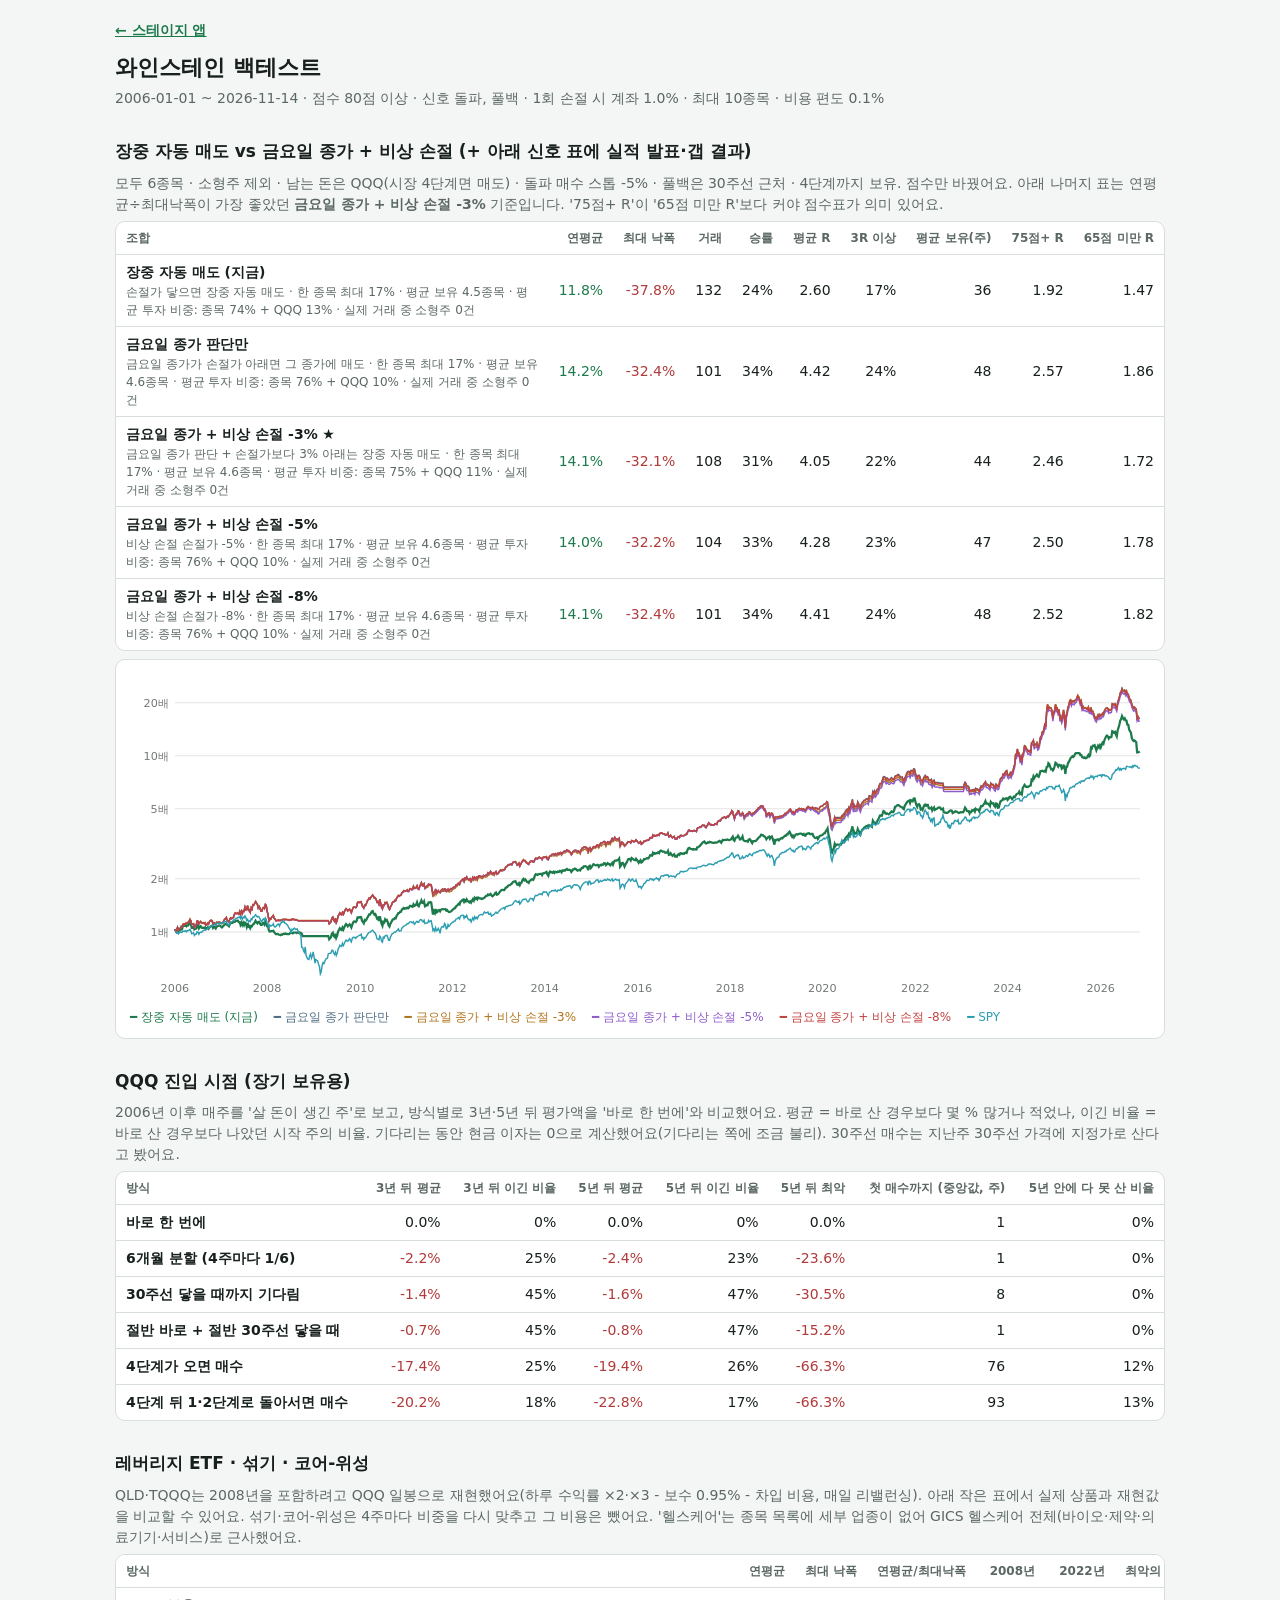
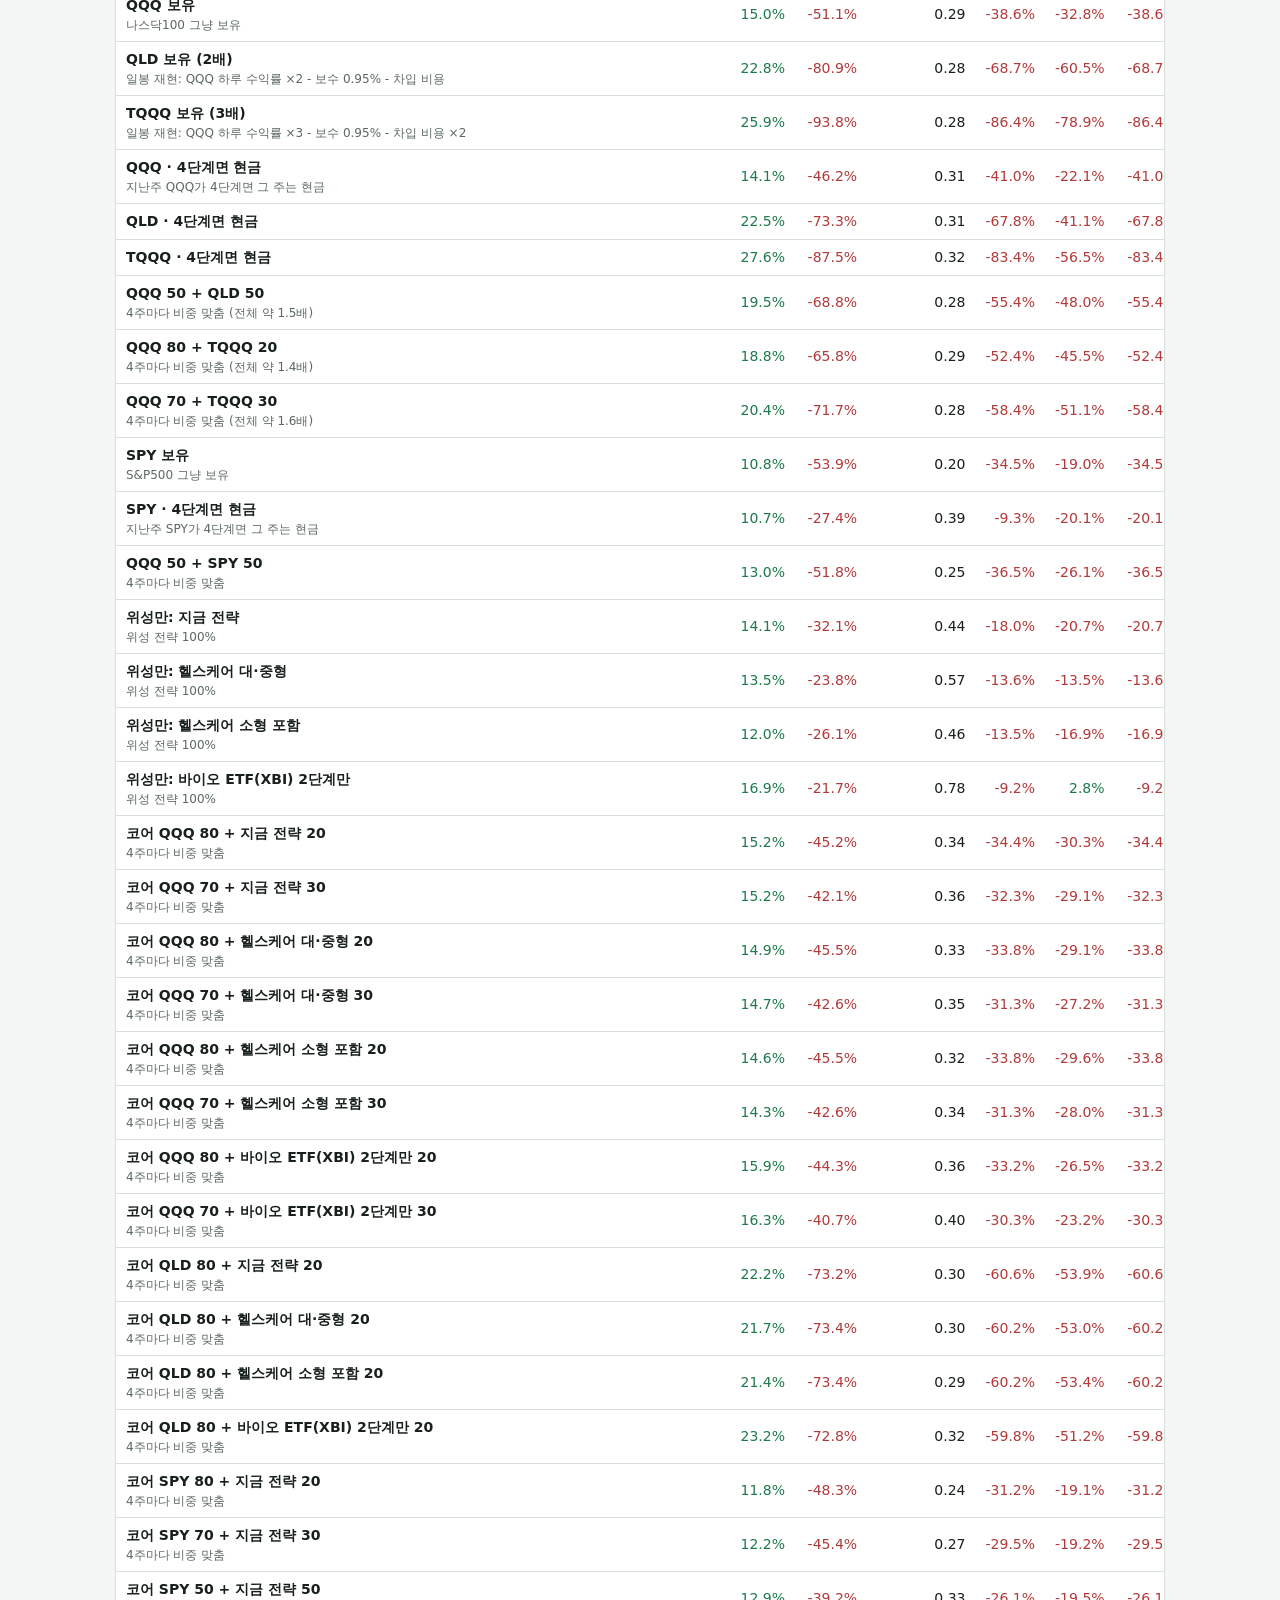
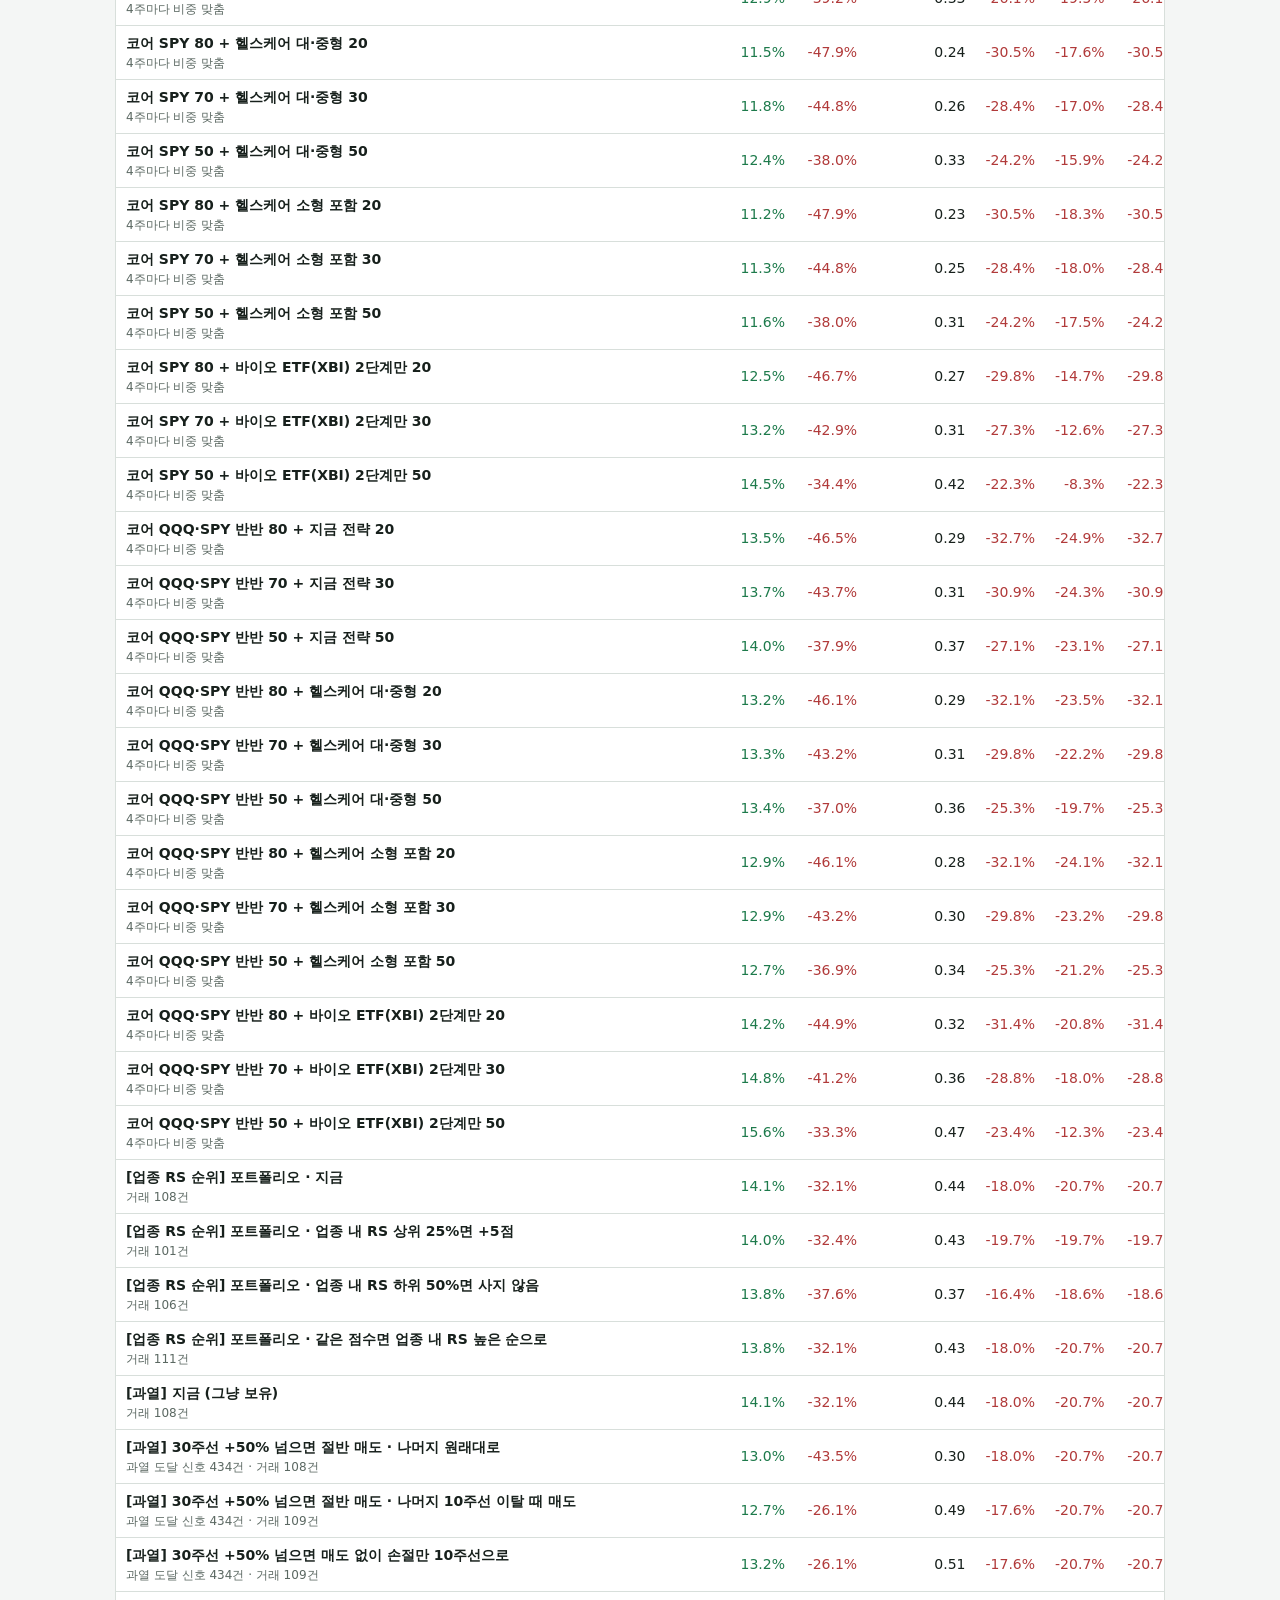
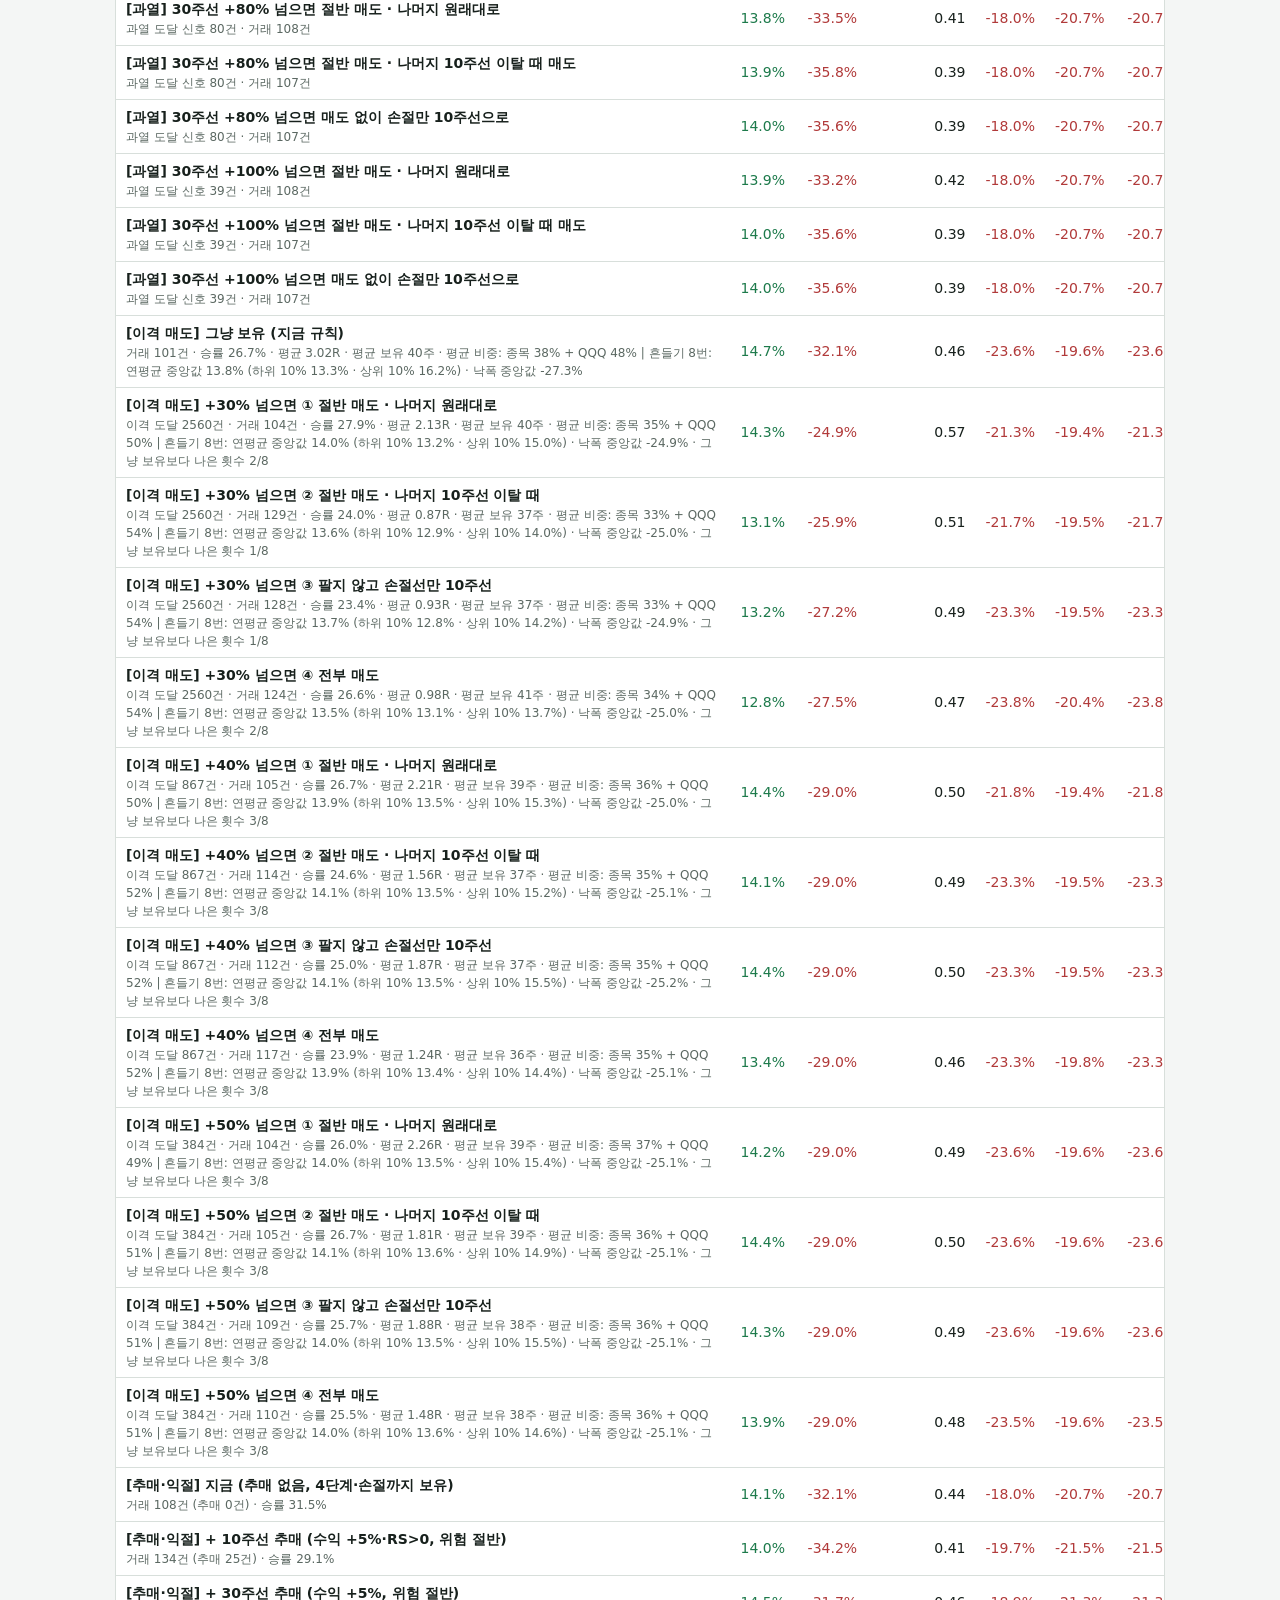
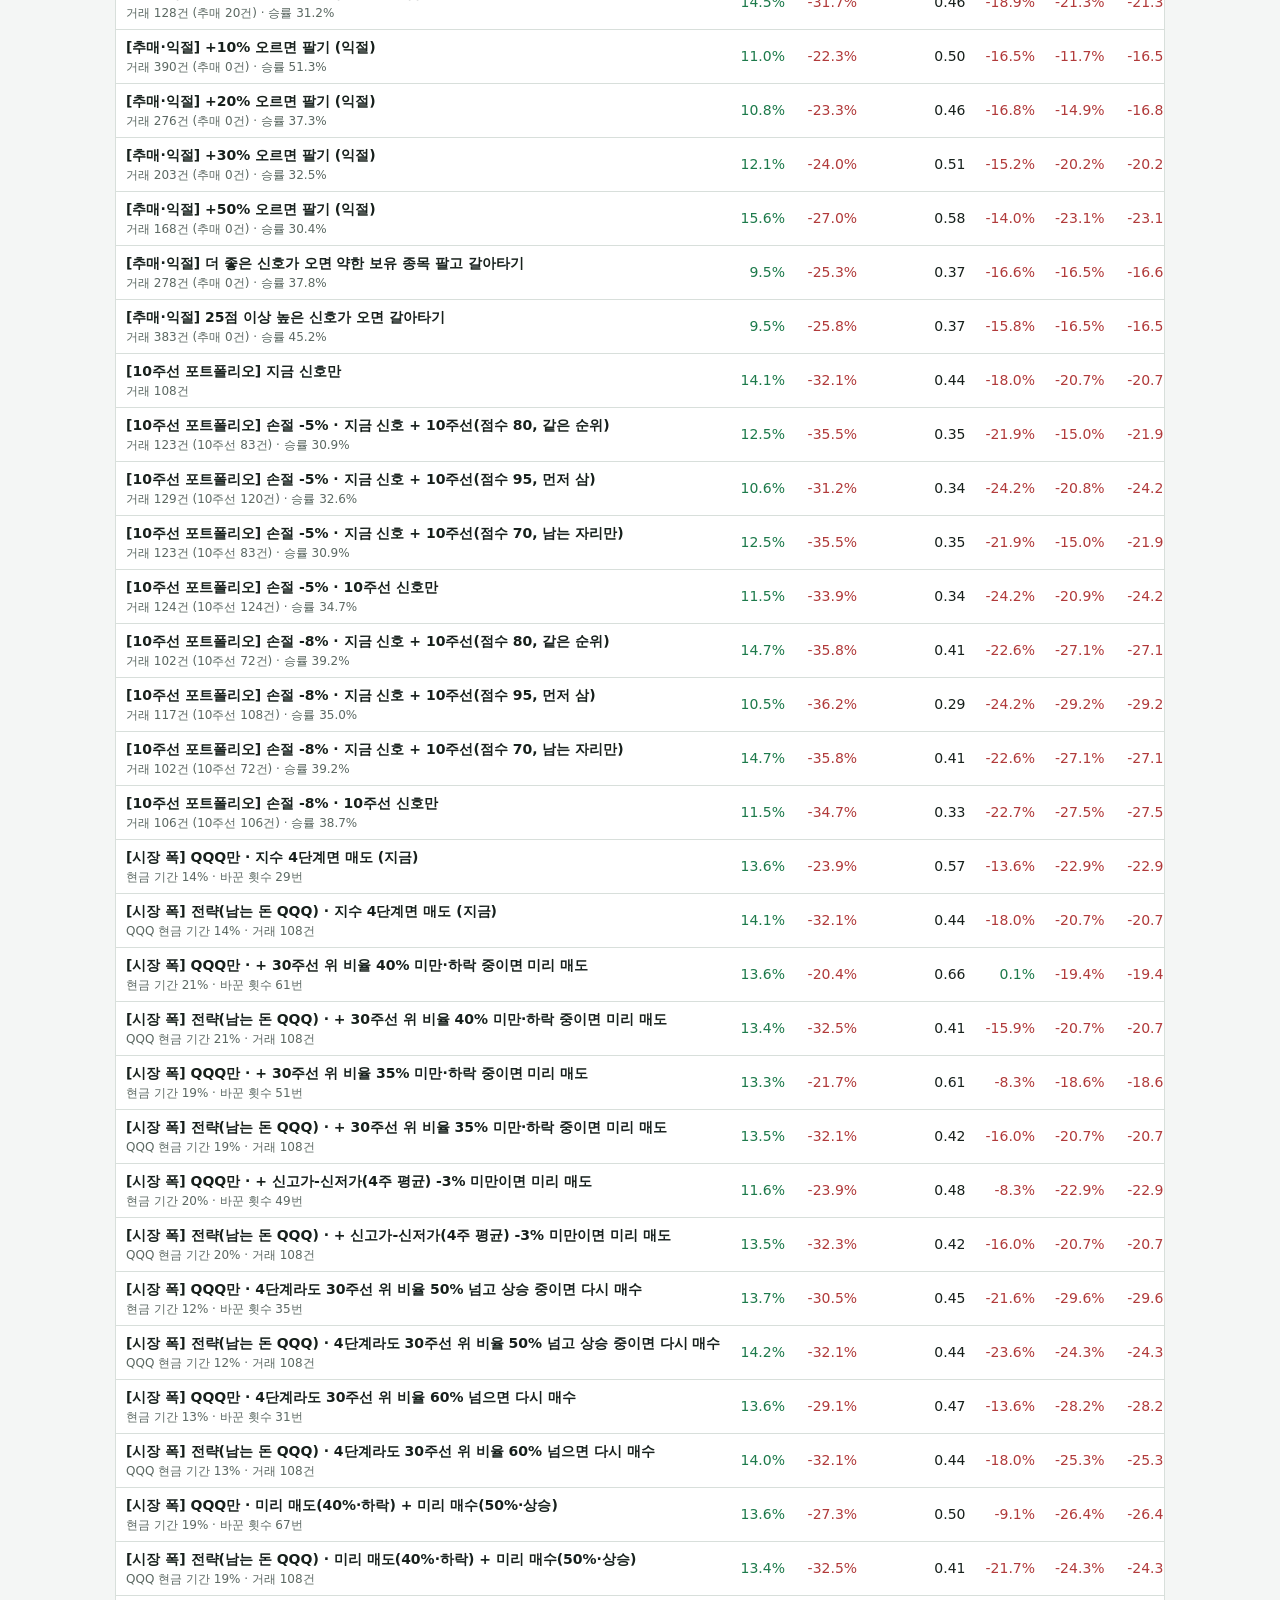
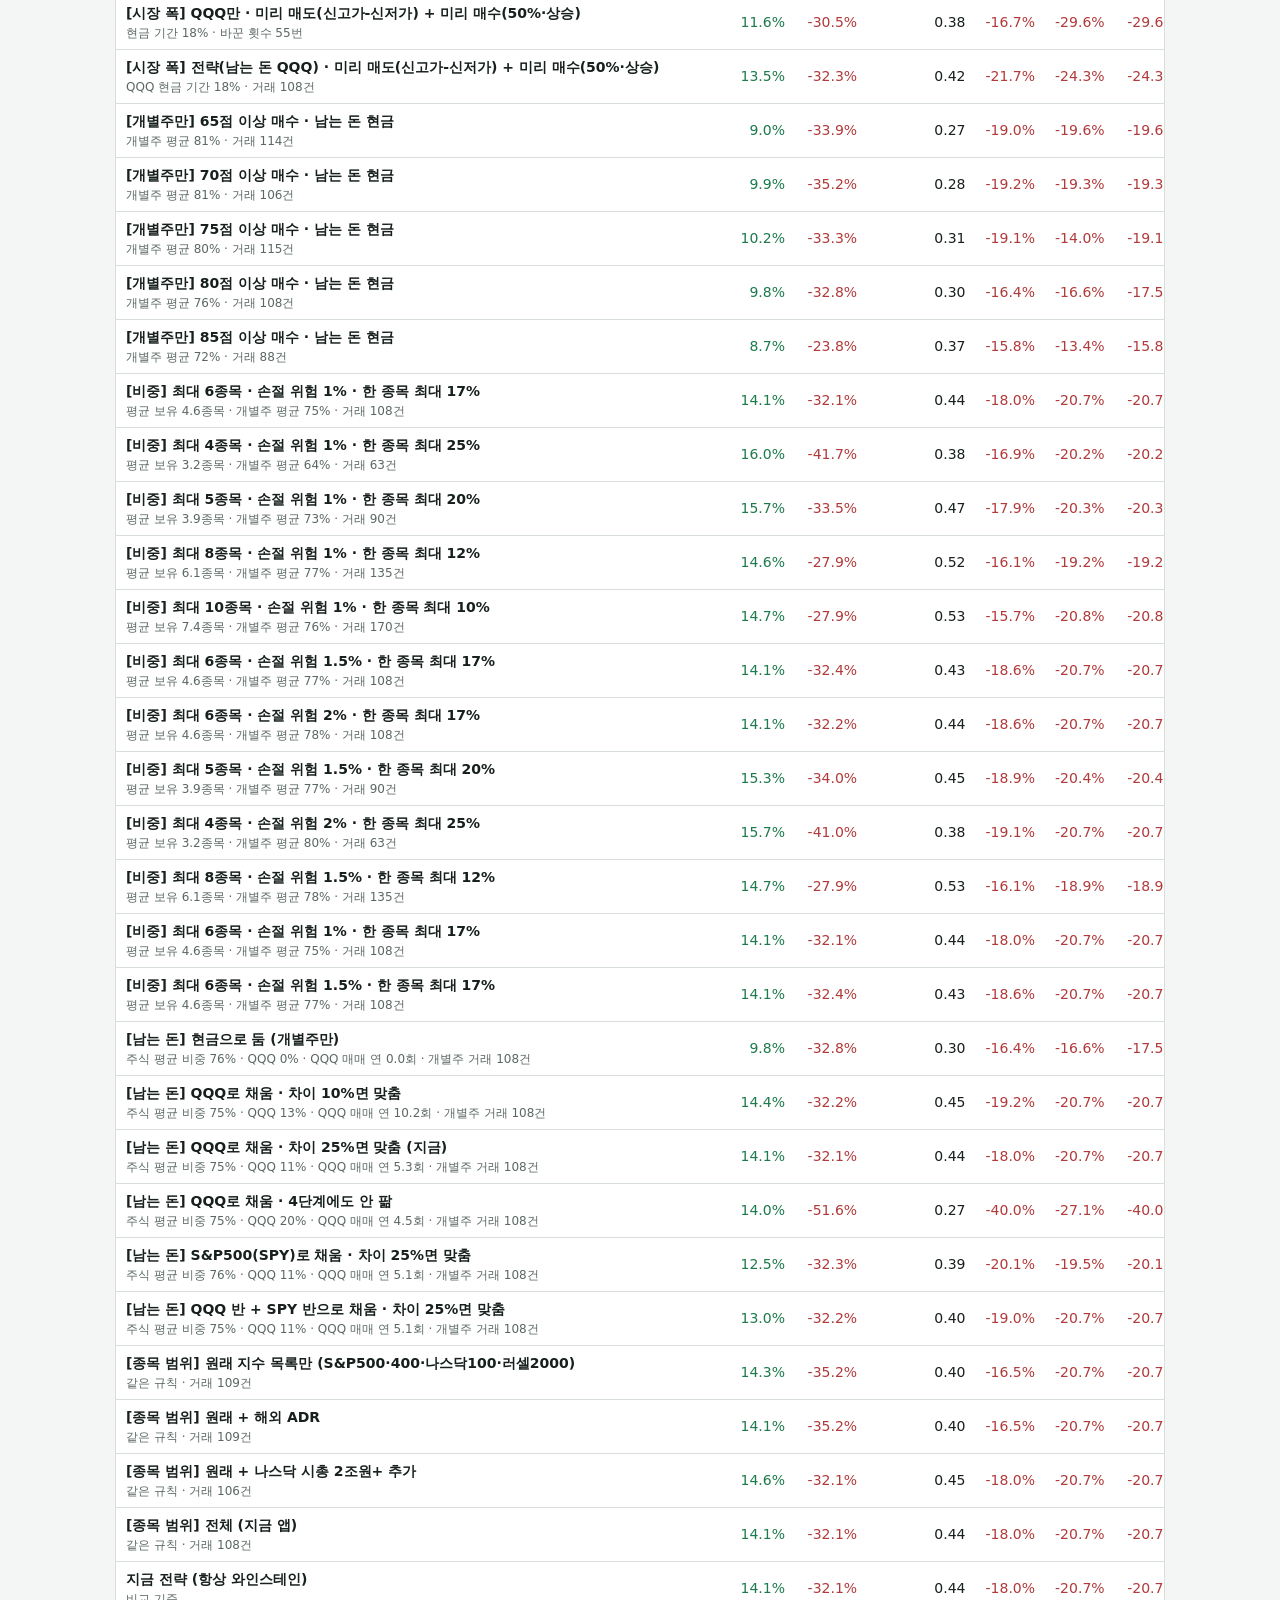
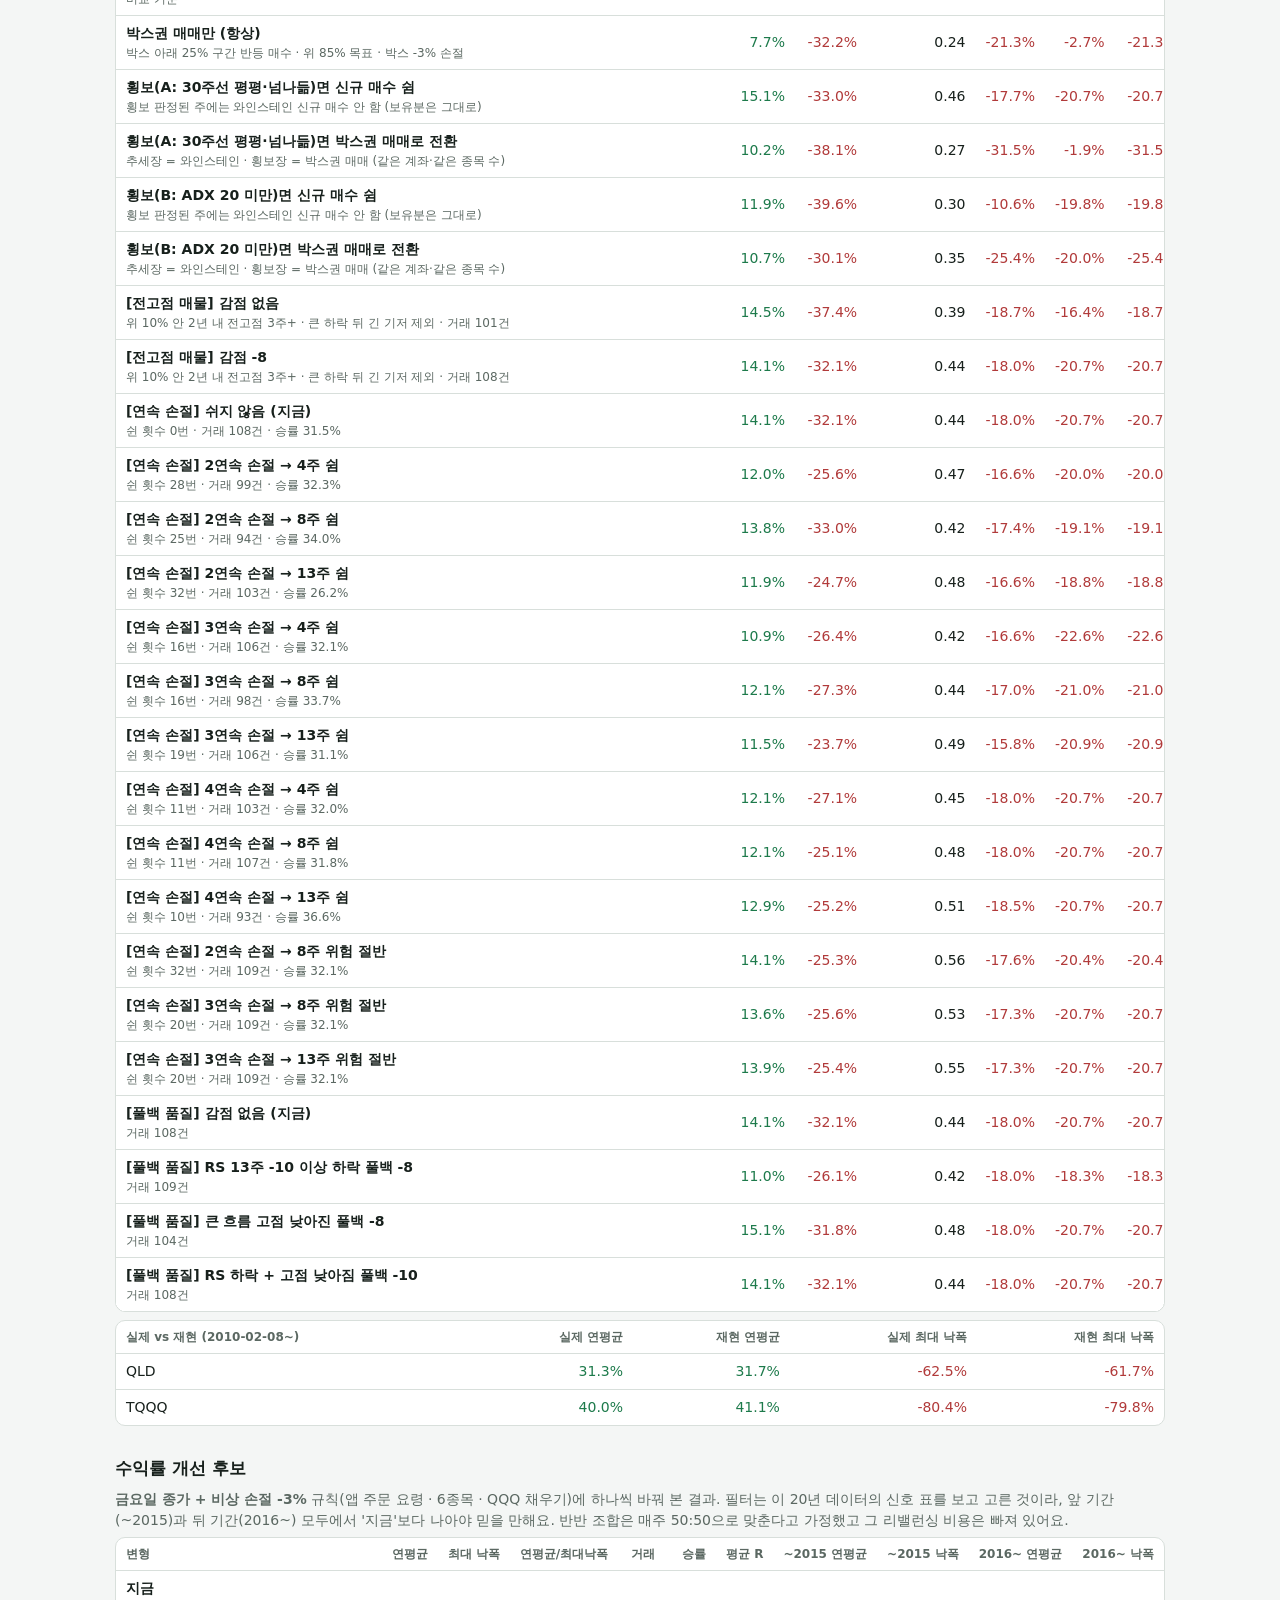
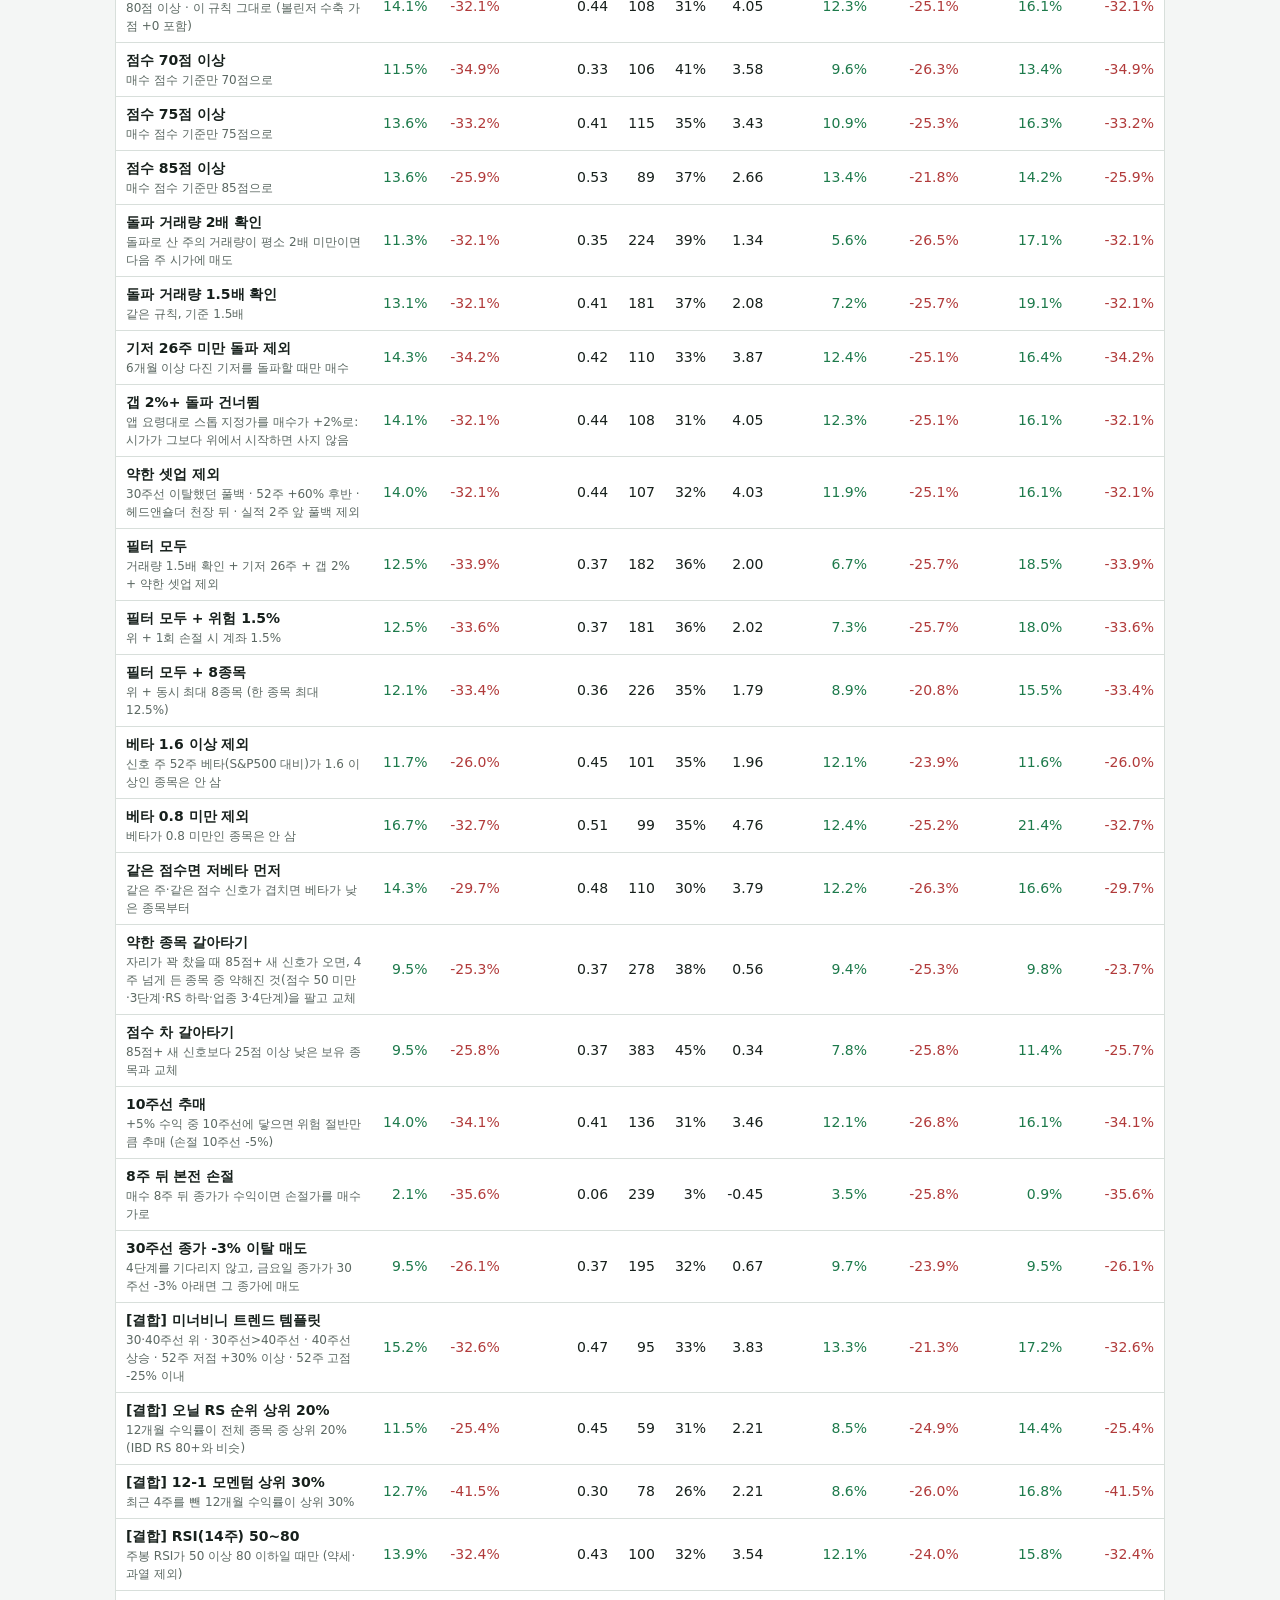
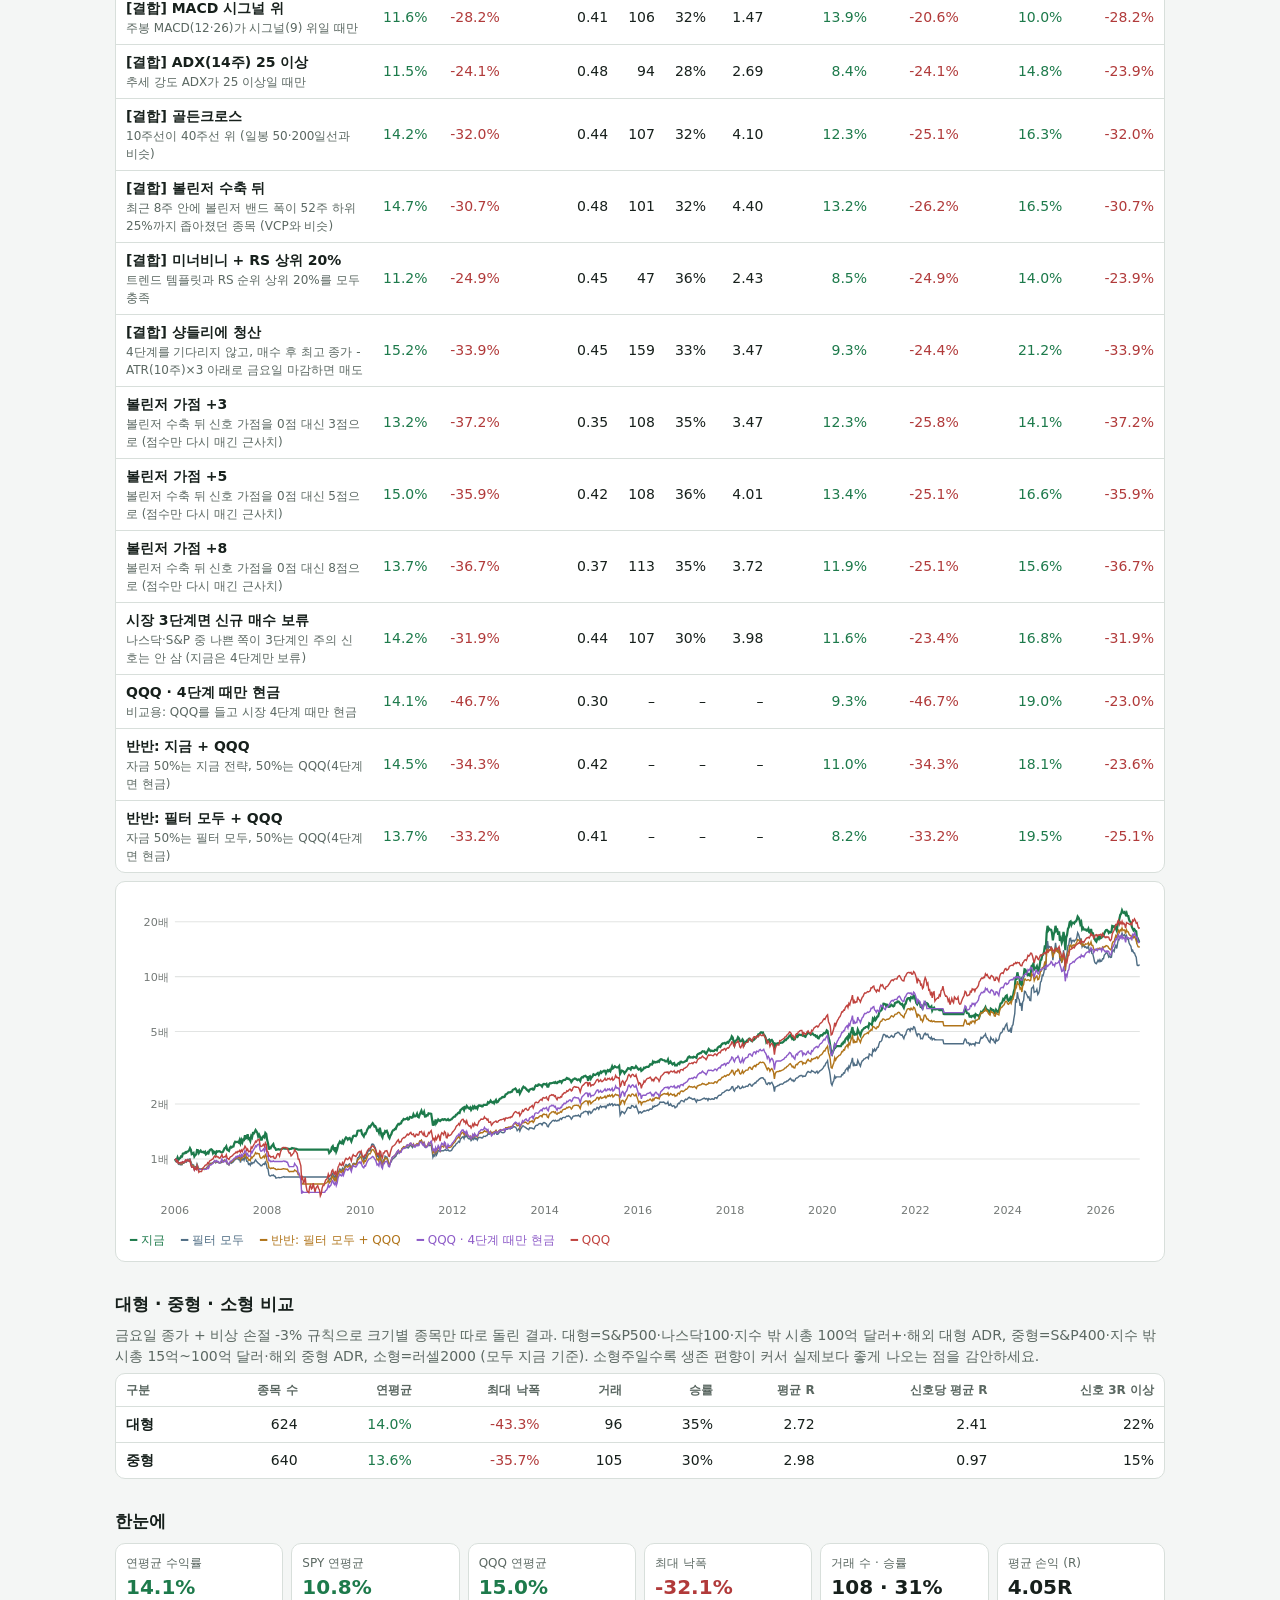
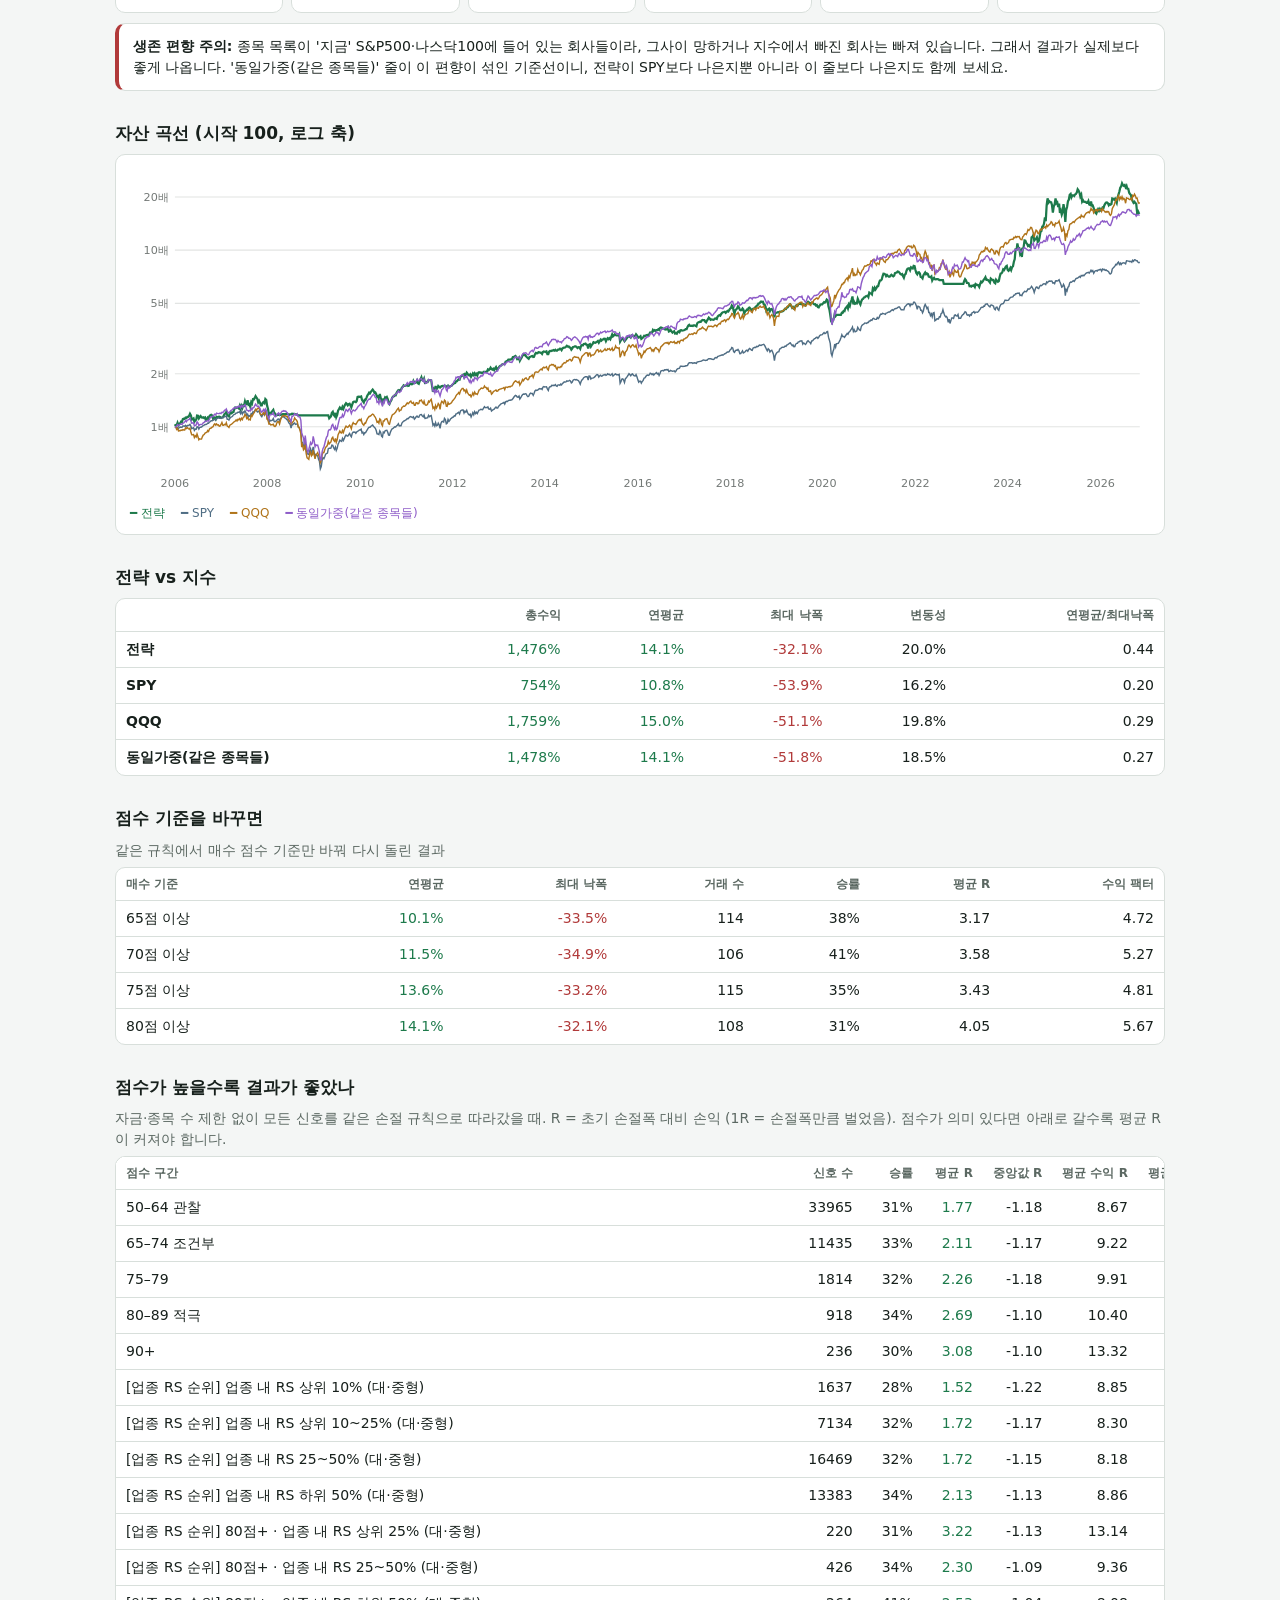
==== commit 3847c404: "backtest result" ====
--- a/docs/backtest/index.html
+++ b/docs/backtest/index.html
@@ -12,4 +12,4 @@
     .warn{border-left:4px solid var(--r)}b.big{font-size:20px}
     .kp{display:grid;grid-template-columns:repeat(auto-fill,minmax(150px,1fr));gap:8px}.kp div{background:var(--card);border:1px solid var(--line);border-radius:10px;padding:10px}
     .kp>div>span{display:block;font-size:12px;color:var(--mut)}
-    </style><div class=w><a href='../' style='display:inline-block;margin-bottom:10px;font-weight:700;color:var(--g)'>← 스테이지 앱</a><h1>와인스테인 백테스트</h1><div class=mut>2006-01-01 ~ 2026-11-14 · 점수 80점 이상 · 신호 돌파, 풀백 · 1회 손절 시 계좌 1.0% · 최대 10종목 · 비용 편도 0.1%</div><h2>장중 자동 매도 vs 금요일 종가 + 비상 손절 (+ 아래 신호 표에 실적 발표·갭 결과)</h2><div class=mut style='margin-bottom:6px'>모두 6종목 · 소형주 제외 · 남는 돈은 QQQ(시장 4단계면 매도) · 돌파 매수 스톱 -5% · 풀백은 30주선 근처 · 4단계까지 보유. 점수만 바꿨어요. 아래 나머지 표는 연평균÷최대낙폭이 가장 좋았던 <b>금요일 종가 + 비상 손절 -3%</b> 기준입니다. '75점+ R'이 '65점 미만 R'보다 커야 점수표가 의미 있어요.</div><div class=tw><table><tr><th class=l>조합</th><th>연평균</th><th>최대 낙폭</th><th>거래</th><th>승률</th><th>평균 R</th><th>3R 이상</th><th>평균 보유(주)</th><th>75점+ R</th><th>65점 미만 R</th></tr><tr><td class=l><b>장중 자동 매도 (지금)</b><div class=mut style='font-size:12px;white-space:normal;min-width:220px'>손절가 닿으면 장중 자동 매도 · 한 종목 최대 17% · 평균 보유 4.5종목 · 평균 투자 비중: 종목 73% + QQQ 14% · 실제 거래 중 소형주 0건</div></td><td><span class="pos">11.1%</span></td><td><span class="neg">-38.9%</span></td><td>147</td><td>21%</td><td>2.17</td><td>15%</td><td>33</td><td>1.76</td><td>1.51</td></tr><tr><td class=l><b>금요일 종가 판단만</b><div class=mut style='font-size:12px;white-space:normal;min-width:220px'>금요일 종가가 손절가 아래면 그 종가에 매도 · 한 종목 최대 17% · 평균 보유 4.7종목 · 평균 투자 비중: 종목 76% + QQQ 12% · 실제 거래 중 소형주 0건</div></td><td><span class="pos">13.4%</span></td><td><span class="neg">-35.7%</span></td><td>106</td><td>34%</td><td>3.44</td><td>23%</td><td>46</td><td>2.39</td><td>1.90</td></tr><tr><td class=l><b>금요일 종가 + 비상 손절 -3%</b> ★<div class=mut style='font-size:12px;white-space:normal;min-width:220px'>금요일 종가 판단 + 손절가보다 3% 아래는 장중 자동 매도 · 한 종목 최대 17% · 평균 보유 4.8종목 · 평균 투자 비중: 종목 77% + QQQ 11% · 실제 거래 중 소형주 0건</div></td><td><span class="pos">14.3%</span></td><td><span class="neg">-34.9%</span></td><td>103</td><td>36%</td><td>3.77</td><td>23%</td><td>48</td><td>2.29</td><td>1.76</td></tr><tr><td class=l><b>금요일 종가 + 비상 손절 -5%</b><div class=mut style='font-size:12px;white-space:normal;min-width:220px'>비상 손절 손절가 -5% · 한 종목 최대 17% · 평균 보유 4.7종목 · 평균 투자 비중: 종목 75% + QQQ 12% · 실제 거래 중 소형주 0건</div></td><td><span class="pos">13.5%</span></td><td><span class="neg">-35.6%</span></td><td>106</td><td>34%</td><td>3.44</td><td>22%</td><td>46</td><td>2.33</td><td>1.82</td></tr><tr><td class=l><b>금요일 종가 + 비상 손절 -8%</b><div class=mut style='font-size:12px;white-space:normal;min-width:220px'>비상 손절 손절가 -8% · 한 종목 최대 17% · 평균 보유 4.7종목 · 평균 투자 비중: 종목 76% + QQQ 12% · 실제 거래 중 소형주 0건</div></td><td><span class="pos">13.2%</span></td><td><span class="neg">-35.7%</span></td><td>106</td><td>34%</td><td>3.39</td><td>23%</td><td>46</td><td>2.34</td><td>1.86</td></tr></table></div><div class=card style='margin-top:8px'><svg viewBox="0 0 1000 320" width="100%" role="img" aria-label="자산 곡선 (로그 축)"><line x1="44" x2="990" y1="255.6" y2="255.6" stroke="currentColor" opacity=".12"/><text x="38" y="259.6" text-anchor="end" font-size="11" fill="currentColor" opacity=".6">1배</text><line x1="44" x2="990" y1="204.6" y2="204.6" stroke="currentColor" opacity=".12"/><text x="38" y="208.6" text-anchor="end" font-size="11" fill="currentColor" opacity=".6">2배</text><line x1="44" x2="990" y1="137.1" y2="137.1" stroke="currentColor" opacity=".12"/><text x="38" y="141.1" text-anchor="end" font-size="11" fill="currentColor" opacity=".6">5배</text><line x1="44" x2="990" y1="86.1" y2="86.1" stroke="currentColor" opacity=".12"/><text x="38" y="90.1" text-anchor="end" font-size="11" fill="currentColor" opacity=".6">10배</text><line x1="44" x2="990" y1="35.1" y2="35.1" stroke="currentColor" opacity=".12"/><text x="38" y="39.1" text-anchor="end" font-size="11" fill="currentColor" opacity=".6">20배</text><text x="44.0" y="314" font-size="11" text-anchor="middle" fill="currentColor" opacity=".6">2006</text><text x="134.4" y="314" font-size="11" text-anchor="middle" fill="currentColor" opacity=".6">2008</text><text x="225.7" y="314" font-size="11" text-anchor="middle" fill="currentColor" opacity=".6">2010</text><text x="316.1" y="314" font-size="11" text-anchor="middle" fill="currentColor" opacity=".6">2012</text><text x="406.6" y="314" font-size="11" text-anchor="middle" fill="currentColor" opacity=".6">2014</text><text x="497.9" y="314" font-size="11" text-anchor="middle" fill="currentColor" opacity=".6">2016</text><text x="588.3" y="314" font-size="11" text-anchor="middle" fill="currentColor" opacity=".6">2018</text><text x="678.7" y="314" font-size="11" text-anchor="middle" fill="currentColor" opacity=".6">2020</text><text x="770.0" y="314" font-size="11" text-anchor="middle" fill="currentColor" opacity=".6">2022</text><text x="860.4" y="314" font-size="11" text-anchor="middle" fill="currentColor" opacity=".6">2024</text><text x="951.7" y="314" font-size="11" text-anchor="middle" fill="currentColor" opacity=".6">2026</text><polyline points="44.0,253.1 44.9,254.8 45.7,254.4 46.6,252.2 47.5,255.0 48.3,253.9 49.2,254.0 50.1,252.9 51.0,253.0 51.8,249.9 52.7,249.7 53.6,249.7 54.4,249.1 55.3,250.2 56.2,249.4 57.0,249.4 57.9,247.9 58.8,246.1 59.7,248.3 60.5,251.6 61.4,251.4 62.3,250.6 63.1,253.2 64.0,252.5 64.9,252.5 65.7,248.7 66.6,249.3 67.5,252.2 68.3,250.5 69.2,250.0 70.1,251.6 71.0,251.7 71.8,251.5 72.7,251.6 73.6,251.3 74.4,253.0 75.3,252.2 76.2,251.2 77.0,252.5 77.9,251.3 78.8,250.6 79.6,249.9 80.5,249.6 81.4,251.8 82.3,250.5 83.1,251.3 84.0,252.4 84.9,250.5 85.7,250.4 86.6,249.5 87.5,249.3 88.3,249.6 89.2,250.5 90.1,251.2 91.0,250.3 91.8,249.7 92.7,248.6 93.6,248.0 94.4,247.5 95.3,249.1 96.2,249.4 97.0,250.2 97.9,247.8 98.8,246.7 99.6,247.2 100.5,246.8 101.4,246.2 102.3,245.7 103.1,245.7 104.0,244.7 104.9,244.9 105.7,244.7 106.6,246.1 107.5,246.3 108.3,248.7 109.2,246.6 110.1,249.0 111.0,247.0 111.8,249.0 112.7,246.7 113.6,247.6 114.4,250.5 115.3,247.0 116.2,250.6 117.0,250.8 117.9,252.8 118.8,250.1 119.6,250.4 120.5,248.6 121.4,247.8 122.3,246.2 123.1,244.1 124.0,246.0 124.9,246.7 125.7,245.8 126.6,245.6 127.5,247.3 128.3,248.6 129.2,248.6 130.1,247.0 130.9,246.6 131.8,248.3 132.7,245.6 133.6,247.2 134.4,249.9 135.3,250.2 136.2,254.1 137.0,255.0 137.9,254.8 138.8,254.7 139.6,254.7 140.5,254.2 141.4,255.8 142.3,256.7 143.1,257.6 144.0,257.6 144.9,257.4 145.7,257.7 146.6,258.2 147.5,258.6 148.3,257.8 149.2,258.0 150.1,257.2 150.9,257.0 151.8,257.4 152.7,256.9 153.6,257.3 154.4,257.5 155.3,257.4 156.2,257.3 157.0,256.4 157.9,256.2 158.8,256.2 159.6,256.7 160.5,256.0 161.4,255.9 162.2,255.9 163.1,256.3 164.0,255.9 164.9,256.3 165.7,255.7 166.6,256.0 167.5,256.3 168.3,256.7 169.2,259.4 170.1,259.4 170.9,259.4 171.8,259.4 172.7,259.4 173.6,259.4 174.4,259.4 175.3,259.4 176.2,259.4 177.0,259.4 177.9,259.4 178.8,259.4 179.6,259.4 180.5,259.4 181.4,259.4 182.2,259.4 183.1,259.4 184.0,259.4 184.9,259.4 185.7,259.4 186.6,259.4 187.5,259.4 188.3,259.4 189.2,259.4 190.1,259.4 190.9,259.4 191.8,259.4 192.7,259.4 193.6,259.4 194.4,259.4 195.3,262.4 196.2,261.4 197.0,260.5 197.9,257.1 198.8,256.1 199.6,258.9 200.5,260.0 201.4,257.1 202.2,261.0 203.1,258.9 204.0,254.8 204.9,253.4 205.7,251.8 206.6,253.1 207.5,253.4 208.3,251.3 209.2,253.0 210.1,250.6 210.9,248.4 211.8,246.4 212.7,247.2 213.5,248.1 214.4,247.0 215.3,246.6 216.2,249.4 217.0,251.0 217.9,248.3 218.8,246.0 219.6,245.1 220.5,245.2 221.4,245.7 222.2,244.7 223.1,241.9 224.0,241.7 224.9,243.3 225.7,244.3 226.6,244.2 227.5,247.4 228.3,248.9 229.2,251.0 230.1,248.5 230.9,248.7 231.8,248.1 232.7,246.7 233.5,244.9 234.4,243.1 235.3,243.4 236.2,242.4 237.0,241.7 237.9,240.6 238.8,241.5 239.6,242.7 240.5,242.1 241.4,242.8 242.2,245.0 243.1,244.4 244.0,247.3 244.9,242.5 245.7,245.6 246.6,248.9 247.5,251.1 248.3,247.6 249.2,249.0 250.1,246.4 250.9,247.6 251.8,247.0 252.7,249.3 253.5,252.6 254.4,253.9 255.3,251.0 256.2,249.5 257.0,247.9 257.9,246.8 258.8,246.7 259.6,245.6 260.5,245.9 261.4,243.4 262.2,242.4 263.1,240.8 264.0,240.8 264.8,239.7 265.7,239.6 266.6,237.4 267.5,236.6 268.3,235.4 269.2,235.9 270.1,235.7 270.9,236.2 271.8,235.6 272.7,236.3 273.5,235.0 274.4,233.3 275.3,233.6 276.2,234.7 277.0,235.4 277.9,232.8 278.8,233.7 279.6,233.1 280.5,232.2 281.4,230.3 282.2,233.0 283.1,233.7 284.0,230.7 284.8,230.1 285.7,227.7 286.6,230.7 287.5,231.1 288.3,229.4 289.2,234.6 290.1,234.5 290.9,233.5 291.8,234.0 292.7,231.3 293.5,231.5 294.4,231.2 295.3,232.8 296.2,239.2 297.0,244.3 297.9,241.4 298.8,243.2 299.6,239.2 300.5,242.7 301.4,242.1 302.2,240.4 303.1,239.7 304.0,241.2 304.8,239.9 305.7,239.7 306.6,239.6 307.5,239.5 308.3,239.4 309.2,238.9 310.1,240.3 310.9,239.9 311.8,241.2 312.7,242.1 313.5,242.1 314.4,242.1 315.3,241.2 316.1,239.7 317.0,238.9 317.9,237.7 318.8,237.3 319.6,235.7 320.5,234.6 321.4,233.9 322.2,232.7 323.1,233.7 324.0,230.8 324.8,230.2 325.7,229.1 326.6,228.7 327.5,230.8 328.3,229.0 329.2,230.3 330.1,228.3 330.9,229.4 331.8,230.5 332.7,231.7 333.5,230.6 334.4,231.8 335.3,230.3 336.1,228.9 337.0,230.3 337.9,227.6 338.8,228.9 339.6,228.4 340.5,229.6 341.4,227.6 342.2,227.8 343.1,228.4 344.0,228.0 344.8,228.6 345.7,228.4 346.6,227.9 347.5,227.4 348.3,226.9 349.2,226.3 350.1,226.3 350.9,224.9 351.8,225.4 352.7,224.6 353.5,223.9 354.4,225.1 355.3,225.5 356.1,224.7 357.0,224.3 357.9,222.5 358.8,221.6 359.6,223.0 360.5,222.8 361.4,221.4 362.2,220.5 363.1,219.2 364.0,218.2 364.8,216.8 365.7,216.9 366.6,216.9 367.4,216.6 368.3,214.9 369.2,214.6 370.1,214.3 370.9,213.6 371.8,213.6 372.7,213.2 373.5,212.4 374.4,211.9 375.3,210.7 376.1,210.3 377.0,210.0 377.9,209.2 378.8,210.3 379.6,212.1 380.5,212.7 381.4,211.3 382.2,213.4 383.1,211.7 384.0,210.3 384.8,208.3 385.7,206.6 386.6,208.0 387.4,207.0 388.3,207.7 389.2,209.3 390.1,209.8 390.9,210.7 391.8,208.5 392.7,208.4 393.5,207.8 394.4,207.2 395.3,208.1 396.1,206.1 397.0,203.3 397.9,201.8 398.8,202.4 399.6,202.8 400.5,201.8 401.4,201.5 402.2,201.2 403.1,201.2 404.0,202.4 404.8,200.5 405.7,200.2 406.6,200.3 407.4,199.8 408.3,199.2 409.2,201.8 410.1,203.1 410.9,200.3 411.8,199.3 412.7,200.3 413.5,199.9 414.4,200.6 415.3,199.9 416.1,200.4 417.0,199.8 417.9,200.8 418.7,201.4 419.6,200.4 420.5,200.7 421.4,199.5 422.2,199.5 423.1,201.1 424.0,199.0 424.8,199.3 425.7,198.8 426.6,199.3 427.4,198.7 428.3,198.0 429.2,198.8 430.1,198.9 430.9,199.1 431.8,199.4 432.7,200.6 433.5,199.9 434.4,198.6 435.3,198.5 436.1,197.8 437.0,198.0 437.9,198.9 438.7,199.5 439.6,199.6 440.5,199.3 441.4,199.6 442.2,198.6 443.1,197.6 444.0,197.5 444.8,196.2 445.7,196.1 446.6,195.9 447.4,196.0 448.3,196.5 449.2,198.9 450.0,195.7 450.9,194.9 451.8,196.6 452.7,195.4 453.5,194.2 454.4,193.1 455.3,193.4 456.1,194.2 457.0,194.7 457.9,193.8 458.7,194.1 459.6,196.0 460.5,194.6 461.4,194.0 462.2,194.7 463.1,193.9 464.0,194.1 464.8,194.9 465.7,194.4 466.6,196.4 467.4,195.9 468.3,194.7 469.2,195.7 470.0,195.6 470.9,197.1 471.8,196.3 472.7,196.0 473.5,197.2 474.4,194.5 475.3,193.6 476.1,194.0 477.0,193.8 477.9,193.5 478.7,193.8 479.6,192.7 480.5,201.2 481.4,199.7 482.2,197.6 483.1,197.8 484.0,199.0 484.8,200.9 485.7,198.0 486.6,197.0 487.4,195.0 488.3,193.9 489.2,193.1 490.0,193.8 490.9,194.5 491.8,191.9 492.7,191.9 493.5,192.2 494.4,193.0 495.3,192.7 496.1,191.3 497.0,193.0 497.9,195.2 498.7,197.1 499.6,195.9 500.5,195.3 501.3,197.0 502.2,196.3 503.1,195.9 504.0,194.8 504.8,195.3 505.7,194.5 506.6,194.1 507.4,193.8 508.3,193.9 509.2,193.2 510.0,192.4 510.9,193.0 511.8,192.8 512.7,190.1 513.5,191.1 514.4,190.4 515.3,190.9 516.1,190.2 517.0,190.1 517.9,189.2 518.7,189.4 519.6,187.0 520.5,187.0 521.3,186.5 522.2,187.0 523.1,187.1 524.0,187.4 524.8,188.4 525.7,188.4 526.6,188.5 527.4,186.8 528.3,190.0 529.2,189.3 530.0,188.3 530.9,190.2 531.8,191.2 532.7,190.5 533.5,190.2 534.4,192.5 535.3,192.2 536.1,193.3 537.0,191.2 537.9,190.5 538.7,191.2 539.6,189.1 540.5,188.4 541.3,188.5 542.2,188.6 543.1,189.4 544.0,188.9 544.8,188.3 545.7,188.2 546.6,187.6 547.4,186.3 548.3,185.7 549.2,186.0 550.0,186.4 550.9,186.9 551.8,187.4 552.6,186.8 553.5,186.8 554.4,186.6 555.3,186.4 556.1,185.0 557.0,184.6 557.9,184.1 558.7,183.5 559.6,182.2 560.5,181.5 561.3,180.7 562.2,180.6 563.1,180.4 564.0,181.9 564.8,182.7 565.7,182.5 566.6,181.5 567.4,180.6 568.3,179.8 569.2,179.3 570.0,179.0 570.9,178.7 571.8,178.9 572.6,178.9 573.5,178.3 574.4,178.5 575.3,179.0 576.1,178.5 577.0,177.3 577.9,176.7 578.7,177.0 579.6,177.7 580.5,175.3 581.3,175.1 582.2,175.1 583.1,174.5 584.0,174.5 584.8,174.4 585.7,174.1 586.6,174.7 587.4,174.7 588.3,174.6 589.2,174.3 590.0,172.7 590.9,172.0 591.8,175.3 592.6,176.6 593.5,174.7 594.4,174.0 595.3,173.9 596.1,172.3 597.0,173.0 597.9,174.7 598.7,174.7 599.6,173.9 600.5,172.0 601.3,174.5 602.2,174.8 603.1,175.2 603.9,175.5 604.8,175.4 605.7,175.5 606.6,173.6 607.4,173.0 608.3,173.5 609.2,175.2 610.0,176.0 610.9,173.8 611.8,173.5 612.6,173.5 613.5,173.5 614.4,172.3 615.3,172.2 616.1,171.4 617.0,170.3 617.9,170.0 618.7,168.9 619.6,168.2 620.5,168.5 621.3,168.4 622.2,168.7 623.1,170.3 623.9,171.7 624.8,172.1 625.7,171.2 626.6,171.1 627.4,171.9 628.3,170.9 629.2,170.2 630.0,172.2 630.9,174.4 631.8,178.0 632.6,174.3 633.5,174.3 634.4,173.5 635.2,173.3 636.1,174.2 637.0,173.1 637.9,172.3 638.7,171.6 639.6,172.1 640.5,171.1 641.3,170.1 642.2,169.6 643.1,169.6 643.9,168.5 644.8,168.6 645.7,167.1 646.6,166.3 647.4,167.7 648.3,169.5 649.2,170.6 650.0,169.4 650.9,170.9 651.8,169.5 652.6,168.4 653.5,168.2 654.4,168.5 655.2,168.4 656.1,167.9 657.0,167.7 657.9,167.9 658.7,168.4 659.6,168.4 660.5,167.6 661.3,168.6 662.2,168.5 663.1,167.7 663.9,168.2 664.8,167.9 665.7,167.5 666.6,168.1 667.4,167.9 668.3,168.3 669.2,168.4 670.0,170.9 670.9,172.4 671.8,172.9 672.6,172.2 673.5,171.5 674.4,172.8 675.2,171.5 676.1,170.5 677.0,170.0 677.9,169.6 678.7,169.9 679.6,169.1 680.5,168.0 681.3,168.6 682.2,168.4 683.1,167.4 683.9,165.2 684.8,170.4 685.7,173.7 686.5,177.4 687.4,184.6 688.3,188.8 689.2,185.6 690.0,183.8 690.9,178.8 691.8,181.0 692.6,179.8 693.5,179.8 694.4,179.8 695.2,179.8 696.1,179.8 697.0,179.8 697.9,177.7 698.7,177.9 699.6,176.1 700.5,176.3 701.3,173.7 702.2,172.6 703.1,171.6 703.9,173.6 704.8,169.8 705.7,171.3 706.5,167.8 707.4,165.7 708.3,162.2 709.2,169.9 710.0,167.5 710.9,169.3 711.8,168.8 712.6,169.0 713.5,164.9 714.4,166.7 715.2,167.8 716.1,170.0 717.0,167.3 717.9,165.3 718.7,165.1 719.6,164.3 720.5,164.8 721.3,164.0 722.2,163.5 723.1,163.2 723.9,164.7 724.8,162.7 725.7,163.4 726.5,163.1 727.4,164.3 728.3,158.5 729.2,159.8 730.0,160.3 730.9,161.7 731.8,160.4 732.6,158.8 733.5,157.6 734.4,155.5 735.2,153.6 736.1,153.5 737.0,153.8 737.8,151.9 738.7,149.1 739.6,149.6 740.5,151.3 741.3,151.9 742.2,151.4 743.1,151.9 743.9,152.4 744.8,151.6 745.7,150.6 746.5,149.5 747.4,150.1 748.3,150.1 749.2,148.4 750.0,145.1 750.9,144.9 751.8,144.0 752.6,143.4 753.5,143.4 754.4,144.1 755.2,144.8 756.1,145.1 757.0,145.4 757.8,146.5 758.7,147.2 759.6,143.9 760.5,142.8 761.3,141.2 762.2,139.9 763.1,139.4 763.9,139.0 764.8,141.4 765.7,138.7 766.5,139.2 767.4,139.7 768.3,137.0 769.2,136.9 770.0,140.0 770.9,143.2 771.8,145.1 772.6,142.8 773.5,142.4 774.4,143.7 775.2,147.7 776.1,146.9 777.0,148.0 777.8,145.6 778.7,143.5 779.6,142.8 780.5,144.0 781.3,143.2 782.2,143.2 783.1,146.1 783.9,146.7 784.8,146.5 785.7,145.7 786.5,148.7 787.4,146.9 788.3,145.6 789.1,147.9 790.0,147.2 790.9,147.1 791.8,146.3 792.6,145.8 793.5,145.7 794.4,145.8 795.2,147.6 796.1,147.6 797.0,146.9 797.8,150.0 798.7,150.7 799.6,150.6 800.5,150.7 801.3,150.7 802.2,150.3 803.1,149.5 803.9,148.9 804.8,148.5 805.7,148.9 806.5,151.0 807.4,150.5 808.3,150.0 809.1,149.4 810.0,149.6 810.9,150.0 811.8,150.6 812.6,151.0 813.5,150.5 814.4,150.3 815.2,150.4 816.1,150.2 817.0,150.2 817.8,148.3 818.7,145.9 819.6,147.1 820.5,149.0 821.3,149.1 822.2,149.1 823.1,151.5 823.9,149.8 824.8,150.0 825.7,148.3 826.5,148.6 827.4,148.0 828.3,149.6 829.1,146.9 830.0,147.7 830.9,148.0 831.8,148.1 832.6,148.9 833.5,145.8 834.4,143.9 835.2,143.7 836.1,142.4 837.0,140.7 837.8,140.9 838.7,138.7 839.6,140.5 840.4,140.6 841.3,141.8 842.2,142.5 843.1,144.3 843.9,140.2 844.8,141.5 845.7,142.1 846.5,142.1 847.4,144.7 848.3,145.9 849.1,142.3 850.0,143.2 850.9,147.3 851.8,147.1 852.6,142.9 853.5,140.7 854.4,140.5 855.2,139.9 856.1,138.9 857.0,139.1 857.8,138.2 858.7,137.3 859.6,138.1 860.4,139.6 861.3,138.5 862.2,136.7 863.1,136.0 863.9,137.8 864.8,137.5 865.7,136.3 866.5,134.5 867.4,133.3 868.3,132.1 869.1,130.9 870.0,130.4 870.9,130.0 871.8,128.1 872.6,130.4 873.5,129.9 874.4,131.6 875.2,126.2 876.1,125.3 877.0,124.2 877.8,125.3 878.7,127.0 879.6,127.1 880.4,127.0 881.3,127.0 882.2,126.8 883.1,126.5 883.9,120.6 884.8,121.2 885.7,116.8 886.5,119.2 887.4,118.2 888.3,117.2 889.1,116.6 890.0,117.8 890.9,118.3 891.7,116.1 892.6,113.3 893.5,113.5 894.4,113.1 895.2,112.3 896.1,112.5 897.0,111.8 897.8,112.0 898.7,107.5 899.6,107.1 900.4,103.8 901.3,104.7 902.2,107.7 903.1,110.6 903.9,110.2 904.8,111.4 905.7,110.3 906.5,107.5 907.4,103.9 908.3,104.9 909.1,106.7 910.0,107.3 910.9,105.3 911.7,105.3 912.6,105.0 913.5,108.8 914.4,107.8 915.2,105.6 916.1,105.7 917.0,114.6 917.8,108.2 918.7,107.5 919.6,103.9 920.4,102.6 921.3,101.2 922.2,98.7 923.0,98.2 923.9,97.0 924.8,97.7 925.7,96.9 926.5,94.9 927.4,94.1 928.3,94.1 929.1,94.0 930.0,93.8 930.9,94.0 931.7,95.7 932.6,95.7 933.5,98.0 934.4,98.2 935.2,98.8 936.1,98.3 937.0,99.1 937.8,99.0 938.7,97.4 939.6,95.7 940.4,97.2 941.3,96.5 942.2,89.1 943.0,89.7 943.9,86.7 944.8,86.7 945.7,86.3 946.5,88.9 947.4,91.6 948.3,89.0 949.1,87.1 950.0,88.6 950.9,86.7 951.7,88.6 952.6,86.4 953.5,84.2 954.4,85.1 955.2,82.4 956.1,80.2 957.0,78.2 957.8,77.3 958.7,77.8 959.6,79.8 960.4,79.0 961.3,79.1 962.2,78.7 963.0,73.7 963.9,73.9 964.8,74.7 965.7,72.1 966.5,72.1 967.4,74.6 968.3,68.9 969.1,65.5 970.0,63.8 970.9,60.2 971.7,59.6 972.6,56.4 973.5,58.7 974.3,59.1 975.2,58.5 976.1,61.4 977.0,60.5 977.8,64.0 978.7,64.2 979.6,69.5 980.4,70.8 981.3,72.1 982.2,77.2 983.0,77.9 983.9,79.9 984.8,79.2 985.7,80.7 986.5,82.4 987.4,92.2 988.3,92.7 989.1,92.4 990.0,91.9" fill="none" stroke="#1d7a4b" stroke-width="2.2"/><polyline points="44.0,253.1 44.9,254.8 45.7,254.2 46.6,251.4 47.5,253.7 48.3,252.8 49.2,252.0 50.1,250.5 51.0,251.0 51.8,248.6 52.7,248.3 53.6,248.6 54.4,247.6 55.3,247.9 56.2,247.0 57.0,246.8 57.9,245.5 58.8,243.7 59.7,244.8 60.5,248.4 61.4,248.1 62.3,247.8 63.1,251.2 64.0,249.9 64.9,249.4 65.7,245.3 66.6,245.5 67.5,248.0 68.3,246.6 69.2,245.7 70.1,247.1 71.0,247.2 71.8,246.9 72.7,247.6 73.6,247.0 74.4,249.3 75.3,248.7 76.2,247.3 77.0,248.2 77.9,245.8 78.8,244.9 79.6,244.4 80.5,245.2 81.4,248.3 82.3,246.9 83.1,247.5 84.0,248.8 84.9,246.5 85.7,246.9 86.6,246.5 87.5,246.4 88.3,246.7 89.2,247.3 90.1,247.4 91.0,247.0 91.8,245.4 92.7,243.7 93.6,243.1 94.4,241.9 95.3,245.0 96.2,245.6 97.0,246.1 97.9,243.2 98.8,242.2 99.6,242.9 100.5,242.2 101.4,241.9 102.3,238.8 103.1,237.5 104.0,238.0 104.9,237.8 105.7,237.7 106.6,238.5 107.5,236.0 108.3,238.9 109.2,235.9 110.1,238.1 111.0,235.4 111.8,235.8 112.7,231.6 113.6,234.5 114.4,234.1 115.3,230.5 116.2,234.9 117.0,235.0 117.9,236.8 118.8,232.3 119.6,233.5 120.5,229.5 121.4,229.6 122.3,228.5 123.1,227.2 124.0,228.2 124.9,229.8 125.7,232.8 126.6,231.2 127.5,233.8 128.3,235.7 129.2,236.2 130.1,233.1 130.9,231.6 131.8,232.6 132.7,229.1 133.6,230.2 134.4,234.4 135.3,236.7 136.2,243.4 137.0,241.3 137.9,240.6 138.8,238.0 139.6,237.3 140.5,235.8 141.4,238.8 142.3,239.0 143.1,239.1 144.0,239.0 144.9,238.6 145.7,237.7 146.6,237.7 147.5,237.1 148.3,238.4 149.2,237.3 150.1,237.0 150.9,236.2 151.8,237.7 152.7,238.0 153.6,238.1 154.4,237.9 155.3,238.6 156.2,238.4 157.0,239.2 157.9,238.8 158.8,239.2 159.6,241.1 160.5,242.5 161.4,242.7 162.2,242.9 163.1,242.2 164.0,243.6 164.9,245.0 165.7,243.8 166.6,243.8 167.5,243.8 168.3,243.8 169.2,243.8 170.1,243.8 170.9,243.8 171.8,243.8 172.7,243.8 173.6,243.8 174.4,243.8 175.3,243.8 176.2,243.8 177.0,243.8 177.9,243.8 178.8,243.8 179.6,243.8 180.5,243.8 181.4,243.8 182.2,243.8 183.1,243.8 184.0,243.8 184.9,243.8 185.7,243.8 186.6,243.8 187.5,243.8 188.3,243.8 189.2,243.8 190.1,243.8 190.9,243.8 191.8,243.8 192.7,243.8 193.6,243.8 194.4,243.8 195.3,246.8 196.2,245.8 197.0,244.9 197.9,241.5 198.8,240.5 199.6,243.3 200.5,244.4 201.4,241.5 202.2,245.6 203.1,243.5 204.0,239.3 204.9,237.9 205.7,236.4 206.6,237.6 207.5,238.0 208.3,235.8 209.2,237.6 210.1,235.1 210.9,232.9 211.8,230.9 212.7,231.7 213.5,232.6 214.4,231.4 215.3,231.3 216.2,234.3 217.0,236.0 217.9,233.1 218.8,230.5 219.6,229.9 220.5,230.2 221.4,230.5 222.2,228.9 223.1,225.6 224.0,225.6 224.9,226.6 225.7,227.3 226.6,227.4 227.5,231.1 228.3,232.4 229.2,232.5 230.1,229.5 230.9,229.9 231.8,227.9 232.7,226.2 233.5,223.8 234.4,222.2 235.3,222.6 236.2,220.0 237.0,219.4 237.9,218.6 238.8,219.9 239.6,221.6 240.5,221.1 241.4,222.1 242.2,224.3 243.1,223.8 244.0,227.0 244.9,221.6 245.7,226.0 246.6,231.2 247.5,232.9 248.3,229.0 249.2,229.5 250.1,226.6 250.9,227.4 251.8,226.9 252.7,229.5 253.5,232.2 254.4,233.5 255.3,230.4 256.2,228.8 257.0,227.1 257.9,226.9 258.8,227.2 259.6,226.3 260.5,226.2 261.4,224.3 262.2,224.1 263.1,222.5 264.0,222.3 264.8,220.8 265.7,220.0 266.6,218.0 267.5,216.5 268.3,214.7 269.2,215.4 270.1,215.2 270.9,216.0 271.8,215.7 272.7,216.4 273.5,214.8 274.4,212.8 275.3,213.1 276.2,214.2 277.0,214.9 277.9,212.5 278.8,213.1 279.6,212.6 280.5,211.6 281.4,209.2 282.2,212.1 283.1,212.8 284.0,209.5 284.8,209.4 285.7,207.2 286.6,210.3 287.5,211.2 288.3,209.4 289.2,214.4 290.1,214.2 290.9,213.6 291.8,213.6 292.7,210.5 293.5,211.1 294.4,210.7 295.3,213.2 296.2,219.8 297.0,225.4 297.9,223.4 298.8,225.1 299.6,222.7 300.5,226.5 301.4,226.1 302.2,223.8 303.1,223.3 304.0,225.0 304.8,223.4 305.7,223.2 306.6,222.9 307.5,222.8 308.3,222.5 309.2,222.1 310.1,223.6 310.9,223.0 311.8,223.9 312.7,224.7 313.5,224.6 314.4,224.3 315.3,223.7 316.1,222.2 317.0,221.4 317.9,220.2 318.8,219.8 319.6,218.2 320.5,217.5 321.4,216.6 322.2,215.1 323.1,216.0 324.0,213.2 324.8,212.6 325.7,211.4 326.6,211.0 327.5,212.8 328.3,210.0 329.2,211.3 330.1,210.0 330.9,211.3 331.8,211.8 332.7,213.0 333.5,212.1 334.4,213.1 335.3,211.6 336.1,209.9 337.0,211.1 337.9,208.9 338.8,210.0 339.6,209.4 340.5,210.7 341.4,208.5 342.2,208.3 343.1,208.2 344.0,207.7 344.8,208.1 345.7,207.7 346.6,207.3 347.5,207.2 348.3,207.9 349.2,207.4 350.1,207.4 350.9,206.7 351.8,207.3 352.7,206.9 353.5,206.0 354.4,206.4 355.3,206.0 356.1,205.7 357.0,205.5 357.9,204.4 358.8,203.1 359.6,204.7 360.5,204.5 361.4,202.9 362.2,201.9 363.1,200.8 364.0,201.0 364.8,199.5 365.7,199.8 366.6,199.6 367.4,199.5 368.3,197.6 369.2,197.7 370.1,197.5 370.9,196.7 371.8,196.5 372.7,196.0 373.5,195.5 374.4,195.3 375.3,194.0 376.1,193.2 377.0,192.5 377.9,192.1 378.8,193.0 379.6,195.2 380.5,195.4 381.4,194.2 382.2,196.7 383.1,195.4 384.0,194.1 384.8,192.0 385.7,190.8 386.6,192.0 387.4,191.5 388.3,192.5 389.2,193.1 390.1,194.0 390.9,194.4 391.8,192.9 392.7,192.5 393.5,192.3 394.4,192.1 395.3,193.3 396.1,192.0 397.0,189.1 397.9,187.6 398.8,188.1 399.6,188.5 400.5,187.4 401.4,187.6 402.2,187.5 403.1,187.5 404.0,188.7 404.8,186.7 405.7,186.2 406.6,186.6 407.4,186.6 408.3,186.7 409.2,189.4 410.1,190.2 410.9,187.3 411.8,186.6 412.7,186.5 413.5,185.9 414.4,185.9 415.3,185.2 416.1,185.2 417.0,184.8 417.9,186.1 418.7,186.7 419.6,185.8 420.5,186.0 421.4,184.5 422.2,183.8 423.1,185.8 424.0,184.0 424.8,183.9 425.7,183.5 426.6,183.9 427.4,183.5 428.3,182.8 429.2,183.3 430.1,183.1 430.9,182.6 431.8,182.7 432.7,183.8 433.5,183.1 434.4,181.1 435.3,180.4 436.1,179.6 437.0,179.7 437.9,180.1 438.7,181.1 439.6,180.8 440.5,180.9 441.4,182.5 442.2,179.5 443.1,178.4 444.0,177.8 444.8,176.8 445.7,176.4 446.6,175.7 447.4,176.6 448.3,176.6 449.2,179.5 450.0,176.1 450.9,175.8 451.8,178.0 452.7,176.6 453.5,175.9 454.4,175.7 455.3,176.0 456.1,176.5 457.0,175.6 457.9,174.8 458.7,174.4 459.6,176.5 460.5,174.9 461.4,173.5 462.2,174.8 463.1,174.1 464.0,174.4 464.8,174.7 465.7,174.5 466.6,175.9 467.4,174.4 468.3,173.1 469.2,174.2 470.0,174.1 470.9,175.2 471.8,174.0 472.7,172.3 473.5,174.3 474.4,173.0 475.3,172.7 476.1,173.0 477.0,175.9 477.9,175.8 478.7,175.8 479.6,174.7 480.5,181.7 481.4,180.7 482.2,178.4 483.1,178.5 484.0,179.5 484.8,181.7 485.7,179.2 486.6,177.8 487.4,176.0 488.3,175.1 489.2,174.9 490.0,175.7 490.9,176.1 491.8,173.8 492.7,173.9 493.5,174.2 494.4,174.7 495.3,174.5 496.1,173.2 497.0,174.6 497.9,176.4 498.7,177.9 499.6,176.9 500.5,176.2 501.3,178.0 502.2,177.2 503.1,176.8 504.0,175.8 504.8,176.2 505.7,175.5 506.6,175.1 507.4,174.8 508.3,174.9 509.2,174.1 510.0,173.4 510.9,174.0 511.8,173.8 512.7,171.1 513.5,172.2 514.4,171.5 515.3,171.9 516.1,171.2 517.0,171.1 517.9,170.2 518.7,170.5 519.6,168.1 520.5,168.0 521.3,167.5 522.2,168.0 523.1,168.1 524.0,168.3 524.8,169.4 525.7,169.3 526.6,169.5 527.4,167.8 528.3,171.0 529.2,170.2 530.0,169.2 530.9,171.2 531.8,172.1 532.7,171.4 533.5,171.1 534.4,173.4 535.3,173.1 536.1,174.0 537.0,172.2 537.9,171.6 538.7,172.3 539.6,170.0 540.5,169.2 541.3,169.4 542.2,169.7 543.1,169.8 544.0,169.6 544.8,168.9 545.7,168.5 546.6,167.8 547.4,166.8 548.3,166.1 549.2,166.7 550.0,166.6 550.9,166.8 551.8,167.1 552.6,166.2 553.5,166.2 554.4,166.2 555.3,166.6 556.1,164.3 557.0,163.4 557.9,163.3 558.7,162.8 559.6,162.7 560.5,161.7 561.3,161.3 562.2,161.9 563.1,162.0 564.0,163.6 564.8,164.3 565.7,162.9 566.6,161.5 567.4,159.0 568.3,159.9 569.2,160.5 570.0,159.8 570.9,159.5 571.8,159.7 572.6,159.5 573.5,158.3 574.4,158.4 575.3,159.3 576.1,156.9 577.0,155.7 577.9,155.1 578.7,155.2 579.6,153.5 580.5,151.9 581.3,151.8 582.2,151.4 583.1,151.0 584.0,151.9 584.8,151.1 585.7,150.2 586.6,150.9 587.4,149.9 588.3,149.1 589.2,148.5 590.0,145.8 590.9,146.3 591.8,150.3 592.6,152.2 593.5,148.7 594.4,147.9 595.3,146.8 596.1,145.0 597.0,145.4 597.9,147.7 598.7,148.2 599.6,148.0 600.5,146.4 601.3,148.6 602.2,151.2 603.1,150.1 603.9,149.5 604.8,148.7 605.7,148.7 606.6,147.2 607.4,146.9 608.3,147.2 609.2,148.3 610.0,148.7 610.9,147.2 611.8,147.1 612.6,145.9 613.5,145.6 614.4,143.9 615.3,144.2 616.1,143.6 617.0,142.7 617.9,142.3 618.7,142.1 619.6,141.9 620.5,141.7 621.3,142.8 622.2,143.2 623.1,145.0 623.9,147.4 624.8,148.0 625.7,146.7 626.6,146.8 627.4,148.0 628.3,146.8 629.2,146.3 630.0,147.3 630.9,149.2 631.8,153.8 632.6,150.0 633.5,150.1 634.4,149.8 635.2,149.4 636.1,149.7 637.0,149.0 637.9,148.8 638.7,148.5 639.6,148.5 640.5,147.9 641.3,147.1 642.2,146.2 643.1,146.2 643.9,145.1 644.8,145.0 645.7,143.8 646.6,142.9 647.4,142.3 648.3,143.6 649.2,145.0 650.0,144.3 650.9,145.8 651.8,145.4 652.6,143.3 653.5,142.8 654.4,143.2 655.2,142.2 656.1,141.7 657.0,142.0 657.9,142.2 658.7,142.0 659.6,143.8 660.5,142.9 661.3,143.6 662.2,144.2 663.1,142.4 663.9,141.3 664.8,139.8 665.7,141.1 666.6,141.3 667.4,142.6 668.3,140.8 669.2,140.7 670.0,140.6 670.9,140.5 671.8,140.4 672.6,141.4 673.5,140.9 674.4,142.6 675.2,142.5 676.1,140.8 677.0,139.9 677.9,139.7 678.7,140.0 679.6,138.4 680.5,137.7 681.3,137.7 682.2,136.6 683.1,134.9 683.9,135.1 684.8,141.5 685.7,144.2 686.5,148.3 687.4,154.4 688.3,156.6 689.2,153.8 690.0,152.3 690.9,148.1 691.8,149.9 692.6,148.9 693.5,148.9 694.4,148.9 695.2,148.9 696.1,148.9 697.0,148.9 697.9,146.8 698.7,147.0 699.6,145.2 700.5,145.4 701.3,142.8 702.2,141.7 703.1,140.7 703.9,142.7 704.8,138.9 705.7,140.4 706.5,136.9 707.4,134.8 708.3,131.3 709.2,139.1 710.0,136.6 710.9,138.4 711.8,137.8 712.6,138.0 713.5,133.6 714.4,135.6 715.2,137.2 716.1,139.0 717.0,135.8 717.9,134.1 718.7,133.6 719.6,131.9 720.5,131.3 721.3,130.5 722.2,130.6 723.1,130.3 723.9,130.6 724.8,129.1 725.7,131.0 726.5,131.1 727.4,130.3 728.3,124.4 729.2,126.7 730.0,123.7 730.9,124.8 731.8,123.2 732.6,122.1 733.5,123.3 734.4,119.7 735.2,116.6 736.1,117.9 737.0,117.5 737.8,114.9 738.7,113.0 739.6,111.9 740.5,111.5 741.3,113.1 742.2,111.0 743.1,111.5 743.9,112.4 744.8,114.0 745.7,114.4 746.5,113.3 747.4,114.5 748.3,116.0 749.2,115.1 750.0,112.1 750.9,111.1 751.8,110.9 752.6,110.3 753.5,111.0 754.4,112.2 755.2,114.2 756.1,114.7 757.0,113.7 757.8,115.3 758.7,115.4 759.6,112.9 760.5,112.1 761.3,110.7 762.2,108.1 763.1,108.2 763.9,107.7 764.8,111.2 765.7,108.6 766.5,109.4 767.4,109.7 768.3,106.7 769.2,106.6 770.0,110.3 770.9,113.1 771.8,115.1 772.6,113.5 773.5,113.3 774.4,113.8 775.2,116.5 776.1,116.0 777.0,117.7 777.8,115.0 778.7,113.8 779.6,112.3 780.5,113.2 781.3,112.9 782.2,110.7 783.1,114.4 783.9,114.4 784.8,116.2 785.7,115.5 786.5,116.1 787.4,115.2 788.3,113.7 789.1,117.9 790.0,118.2 790.9,118.6 791.8,119.8 792.6,119.2 793.5,118.1 794.4,117.4 795.2,115.7 796.1,115.0 797.0,113.9 797.8,116.9 798.7,117.8 799.6,118.5 800.5,118.1 801.3,119.6 802.2,120.5 803.1,119.1 803.9,118.9 804.8,117.4 805.7,116.7 806.5,116.0 807.4,115.5 808.3,115.4 809.1,114.7 810.0,114.8 810.9,114.1 811.8,114.6 812.6,114.8 813.5,114.3 814.4,115.0 815.2,112.5 816.1,111.5 817.0,113.2 817.8,110.1 818.7,108.3 819.6,109.3 820.5,111.2 821.3,113.1 822.2,113.7 823.1,119.9 823.9,119.9 824.8,119.9 825.7,120.2 826.5,119.4 827.4,118.5 828.3,120.9 829.1,119.1 830.0,120.2 830.9,121.0 831.8,120.7 832.6,121.7 833.5,117.6 834.4,115.0 835.2,115.7 836.1,112.6 837.0,110.1 837.8,109.9 838.7,108.1 839.6,108.5 840.4,108.4 841.3,110.0 842.2,111.0 843.1,112.0 843.9,109.4 844.8,109.7 845.7,111.8 846.5,112.0 847.4,114.4 848.3,116.1 849.1,113.0 850.0,117.3 850.9,121.1 851.8,120.3 852.6,116.4 853.5,113.9 854.4,113.8 855.2,113.0 856.1,112.1 857.0,112.0 857.8,111.0 858.7,110.1 859.6,110.9 860.4,112.5 861.3,111.5 862.2,109.7 863.1,108.8 863.9,109.8 864.8,109.3 865.7,108.1 866.5,106.4 867.4,105.3 868.3,104.0 869.1,103.3 870.0,103.0 870.9,102.5 871.8,100.4 872.6,103.1 873.5,102.9 874.4,104.6 875.2,99.5 876.1,98.4 877.0,97.4 877.8,98.7 878.7,100.4 879.6,100.6 880.4,100.4 881.3,100.5 882.2,100.1 883.1,99.9 883.9,94.0 884.8,94.9 885.7,89.4 886.5,92.1 887.4,91.1 888.3,90.0 889.1,89.5 890.0,90.7 890.9,91.1 891.7,88.2 892.6,84.9 893.5,85.0 894.4,84.1 895.2,83.3 896.1,83.5 897.0,81.7 897.8,81.5 898.7,76.3 899.6,75.8 900.4,72.1 901.3,72.9 902.2,75.9 903.1,78.0 903.9,77.5 904.8,78.7 905.7,77.0 906.5,74.6 907.4,71.5 908.3,71.9 909.1,72.6 910.0,73.6 910.9,71.7 911.7,72.0 912.6,72.0 913.5,75.7 914.4,74.7 915.2,71.7 916.1,72.6 917.0,82.7 917.8,75.3 918.7,75.0 919.6,71.2 920.4,70.1 921.3,67.3 922.2,65.4 923.0,65.0 923.9,63.7 924.8,64.7 925.7,64.0 926.5,61.8 927.4,60.6 928.3,60.9 929.1,62.1 930.0,61.9 930.9,61.8 931.7,64.7 932.6,64.2 933.5,66.3 934.4,66.2 935.2,66.8 936.1,65.2 937.0,65.7 937.8,65.4 938.7,64.0 939.6,62.1 940.4,63.6 941.3,64.8 942.2,59.1 943.0,59.5 943.9,57.2 944.8,57.5 945.7,57.0 946.5,59.5 947.4,61.3 948.3,58.1 949.1,56.0 950.0,57.7 950.9,55.8 951.7,57.9 952.6,56.9 953.5,54.9 954.4,55.4 955.2,53.1 956.1,51.3 957.0,49.5 957.8,49.2 958.7,49.9 959.6,52.0 960.4,50.9 961.3,51.2 962.2,50.9 963.0,45.7 963.9,44.9 964.8,46.0 965.7,42.9 966.5,42.6 967.4,44.9 968.3,39.4 969.1,36.1 970.0,34.1 970.9,30.7 971.7,30.1 972.6,27.3 973.5,29.4 974.3,29.8 975.2,28.9 976.1,31.5 977.0,29.9 977.8,33.3 978.7,33.8 979.6,38.5 980.4,39.7 981.3,40.7 982.2,44.8 983.0,45.7 983.9,48.1 984.8,47.3 985.7,49.3 986.5,50.5 987.4,59.2 988.3,58.8 989.1,59.8 990.0,59.5" fill="none" stroke="#4f6d84" stroke-width="1.4"/><polyline points="44.0,253.1 44.9,254.8 45.7,254.2 46.6,251.8 47.5,254.0 48.3,252.8 49.2,252.2 50.1,250.6 51.0,250.9 51.8,248.1 52.7,247.8 53.6,248.0 54.4,246.9 55.3,247.3 56.2,246.1 57.0,246.0 57.9,245.2 58.8,243.1 59.7,244.7 60.5,248.5 61.4,248.2 62.3,247.6 63.1,250.7 64.0,249.4 64.9,248.9 65.7,244.8 66.6,245.0 67.5,247.6 68.3,246.2 69.2,245.3 70.1,246.7 71.0,246.8 71.8,246.5 72.7,247.2 73.6,246.5 74.4,248.9 75.3,248.2 76.2,246.8 77.0,247.8 77.9,245.4 78.8,244.4 79.6,244.0 80.5,244.7 81.4,247.8 82.3,246.4 83.1,247.0 84.0,248.4 84.9,246.0 85.7,246.4 86.6,246.1 87.5,245.9 88.3,246.2 89.2,246.8 90.1,246.9 91.0,246.6 91.8,245.0 92.7,243.2 93.6,242.7 94.4,241.4 95.3,244.6 96.2,245.1 97.0,245.7 97.9,242.8 98.8,241.7 99.6,242.4 100.5,241.7 101.4,241.4 102.3,238.3 103.1,237.0 104.0,237.5 104.9,237.3 105.7,237.3 106.6,238.0 107.5,235.6 108.3,238.4 109.2,235.5 110.1,237.7 111.0,235.0 111.8,235.4 112.7,231.2 113.6,234.0 114.4,233.7 115.3,230.1 116.2,234.5 117.0,234.6 117.9,236.4 118.8,231.9 119.6,233.0 120.5,229.1 121.4,229.2 122.3,228.1 123.1,226.8 124.0,227.7 124.9,229.4 125.7,232.4 126.6,230.7 127.5,233.4 128.3,235.3 129.2,235.8 130.1,232.7 130.9,231.2 131.8,232.1 132.7,228.7 133.6,229.8 134.4,234.0 135.3,236.3 136.2,243.0 137.0,240.9 137.9,240.2 138.8,237.6 139.6,236.9 140.5,235.4 141.4,238.4 142.3,238.5 143.1,238.6 144.0,238.6 144.9,238.2 145.7,237.3 146.6,237.2 147.5,236.7 148.3,238.0 149.2,236.8 150.1,236.6 150.9,235.7 151.8,237.3 152.7,237.6 153.6,237.6 154.4,237.5 155.3,238.2 156.2,238.0 157.0,238.8 157.9,238.4 158.8,238.8 159.6,240.6 160.5,242.1 161.4,242.3 162.2,242.5 163.1,241.8 164.0,243.2 164.9,244.6 165.7,243.4 166.6,243.4 167.5,243.4 168.3,243.4 169.2,243.4 170.1,243.4 170.9,243.4 171.8,243.4 172.7,243.4 173.6,243.4 174.4,243.4 175.3,243.4 176.2,243.4 177.0,243.4 177.9,243.4 178.8,243.4 179.6,243.4 180.5,243.4 181.4,243.4 182.2,243.4 183.1,243.4 184.0,243.4 184.9,243.4 185.7,243.4 186.6,243.4 187.5,243.4 188.3,243.4 189.2,243.4 190.1,243.4 190.9,243.4 191.8,243.4 192.7,243.4 193.6,243.4 194.4,243.4 195.3,246.4 196.2,245.4 197.0,244.5 197.9,241.1 198.8,240.1 199.6,242.9 200.5,244.0 201.4,241.1 202.2,245.2 203.1,243.1 204.0,238.9 204.9,237.5 205.7,236.0 206.6,237.2 207.5,237.6 208.3,235.4 209.2,237.2 210.1,234.7 210.9,232.5 211.8,230.5 212.7,231.3 213.5,232.2 214.4,231.0 215.3,230.9 216.2,234.0 217.0,236.1 217.9,233.3 218.8,231.0 219.6,230.5 220.5,230.8 221.4,231.4 222.2,230.6 223.1,227.2 224.0,227.0 224.9,228.4 225.7,229.2 226.6,229.0 227.5,232.2 228.3,234.2 229.2,234.6 230.1,231.6 230.9,231.3 231.8,229.8 232.7,227.4 233.5,224.8 234.4,223.1 235.3,223.8 236.2,221.8 237.0,221.0 237.9,219.4 238.8,219.4 239.6,220.3 240.5,220.3 241.4,220.8 242.2,222.4 243.1,221.9 244.0,224.4 244.9,219.4 245.7,222.9 246.6,227.2 247.5,229.3 248.3,224.8 249.2,225.5 250.1,222.3 250.9,223.3 251.8,222.9 252.7,225.2 253.5,228.2 254.4,229.5 255.3,226.5 256.2,224.5 257.0,222.1 257.9,221.8 258.8,222.2 259.6,221.3 260.5,221.8 261.4,220.4 262.2,220.2 263.1,219.1 264.0,218.6 264.8,217.8 265.7,216.6 266.6,214.1 267.5,213.0 268.3,210.7 269.2,211.4 270.1,211.8 270.9,212.3 271.8,212.0 272.7,213.5 273.5,212.3 274.4,209.9 275.3,209.9 276.2,211.4 277.0,211.5 277.9,208.5 278.8,209.3 279.6,208.9 280.5,207.5 281.4,205.3 282.2,207.9 283.1,208.1 284.0,204.8 284.8,204.4 285.7,202.8 286.6,206.4 287.5,207.1 288.3,205.6 289.2,210.2 290.1,209.8 290.9,209.3 291.8,209.5 292.7,207.2 293.5,208.2 294.4,208.4 295.3,210.9 296.2,217.5 297.0,223.4 297.9,222.2 298.8,223.4 299.6,220.8 300.5,224.4 301.4,223.2 302.2,220.7 303.1,221.0 304.0,222.3 304.8,221.3 305.7,221.3 306.6,220.9 307.5,220.9 308.3,220.0 309.2,219.7 310.1,220.6 310.9,220.3 311.8,219.4 312.7,220.4 313.5,220.4 314.4,219.9 315.3,219.7 316.1,218.1 317.0,216.9 317.9,215.9 318.8,215.5 319.6,213.9 320.5,213.6 321.4,212.5 322.2,211.2 323.1,211.9 324.0,209.0 324.8,208.3 325.7,207.3 326.6,206.8 327.5,208.6 328.3,205.6 329.2,206.5 330.1,204.6 330.9,205.5 331.8,206.4 332.7,207.4 333.5,206.4 334.4,208.6 335.3,207.3 336.1,205.3 337.0,206.7 337.9,205.4 338.8,206.4 339.6,205.5 340.5,207.0 341.4,204.6 342.2,203.9 343.1,204.0 344.0,203.7 344.8,204.5 345.7,204.4 346.6,203.4 347.5,203.4 348.3,203.9 349.2,203.6 350.1,203.5 350.9,201.8 351.8,202.4 352.7,202.1 353.5,200.6 354.4,201.2 355.3,201.1 356.1,200.6 357.0,201.8 357.9,200.3 358.8,198.9 359.6,201.1 360.5,200.6 361.4,199.4 362.2,198.2 363.1,197.4 364.0,197.3 364.8,196.3 365.7,196.3 366.6,196.1 367.4,196.2 368.3,194.4 369.2,194.1 370.1,194.0 370.9,192.9 371.8,193.0 372.7,192.8 373.5,192.4 374.4,192.6 375.3,190.7 376.1,189.9 377.0,189.2 377.9,188.8 378.8,189.6 379.6,191.6 380.5,191.5 381.4,190.4 382.2,193.3 383.1,191.6 384.0,190.0 384.8,188.2 385.7,187.2 386.6,188.0 387.4,187.5 388.3,188.7 389.2,189.1 390.1,190.0 390.9,190.5 391.8,188.8 392.7,188.3 393.5,188.2 394.4,187.8 395.3,189.0 396.1,188.7 397.0,185.9 397.9,184.5 398.8,184.4 399.6,184.6 400.5,183.3 401.4,182.9 402.2,183.1 403.1,183.4 404.0,184.5 404.8,182.6 405.7,181.9 406.6,182.1 407.4,182.6 408.3,182.6 409.2,185.4 410.1,185.7 410.9,182.8 411.8,182.3 412.7,182.3 413.5,181.7 414.4,181.5 415.3,181.5 416.1,181.8 417.0,181.0 417.9,182.0 418.7,182.6 419.6,181.3 420.5,181.7 421.4,180.8 422.2,180.4 423.1,182.6 424.0,180.9 424.8,180.4 425.7,179.8 426.6,180.2 427.4,179.7 428.3,179.0 429.2,179.5 430.1,179.4 430.9,180.3 431.8,180.3 432.7,181.8 433.5,181.0 434.4,179.1 435.3,178.5 436.1,178.0 437.0,178.4 437.9,178.8 438.7,179.6 439.6,179.3 440.5,179.5 441.4,181.0 442.2,178.2 443.1,177.1 444.0,177.1 444.8,176.0 445.7,175.7 446.6,175.1 447.4,176.0 448.3,175.8 449.2,178.7 450.0,175.4 450.9,175.1 451.8,177.3 452.7,175.7 453.5,175.3 454.4,174.8 455.3,175.1 456.1,175.3 457.0,174.5 457.9,173.6 458.7,173.1 459.6,175.1 460.5,173.6 461.4,172.0 462.2,173.2 463.1,172.4 464.0,172.4 464.8,172.9 465.7,172.6 466.6,174.7 467.4,172.9 468.3,171.8 469.2,172.7 470.0,172.0 470.9,173.2 471.8,171.0 472.7,168.7 473.5,170.3 474.4,169.5 475.3,169.0 476.1,169.6 477.0,171.5 477.9,171.5 478.7,171.5 479.6,170.1 480.5,177.1 481.4,175.6 482.2,173.8 483.1,174.2 484.0,175.1 484.8,177.3 485.7,174.7 486.6,173.5 487.4,171.6 488.3,171.0 489.2,170.8 490.0,171.2 490.9,171.7 491.8,169.4 492.7,169.0 493.5,169.5 494.4,169.6 495.3,168.9 496.1,167.5 497.0,169.1 497.9,171.2 498.7,172.6 499.6,172.0 500.5,171.7 501.3,173.8 502.2,173.0 503.1,172.6 504.0,171.6 504.8,172.1 505.7,171.3 506.6,170.9 507.4,170.6 508.3,170.7 509.2,169.9 510.0,169.2 510.9,169.8 511.8,169.7 512.7,166.9 513.5,168.0 514.4,167.3 515.3,167.7 516.1,167.0 517.0,166.9 517.9,166.0 518.7,166.3 519.6,163.9 520.5,163.8 521.3,163.3 522.2,163.8 523.1,163.9 524.0,164.1 524.8,165.2 525.7,165.1 526.6,165.3 527.4,163.6 528.3,166.8 529.2,166.0 530.0,165.0 530.9,167.0 531.8,167.9 532.7,167.2 533.5,166.9 534.4,169.3 535.3,168.9 536.1,169.8 537.0,168.0 537.9,167.4 538.7,168.1 539.6,165.8 540.5,165.1 541.3,165.2 542.2,165.5 543.1,165.6 544.0,165.4 544.8,164.7 545.7,164.3 546.6,163.6 547.4,162.6 548.3,161.9 549.2,162.5 550.0,162.4 550.9,162.6 551.8,162.9 552.6,162.0 553.5,162.0 554.4,162.0 555.3,162.4 556.1,160.1 557.0,159.2 557.9,159.1 558.7,158.6 559.6,158.5 560.5,157.5 561.3,157.1 562.2,157.7 563.1,157.8 564.0,159.4 564.8,160.2 565.7,158.7 566.6,157.3 567.4,154.8 568.3,155.7 569.2,156.3 570.0,155.6 570.9,155.3 571.8,155.5 572.6,155.3 573.5,154.1 574.4,154.2 575.3,155.1 576.1,152.7 577.0,151.5 577.9,150.9 578.7,151.1 579.6,149.3 580.5,147.7 581.3,147.6 582.2,147.2 583.1,146.8 584.0,147.7 584.8,146.9 585.7,146.0 586.6,146.7 587.4,145.8 588.3,144.9 589.2,144.3 590.0,141.6 590.9,142.1 591.8,146.1 592.6,148.0 593.5,144.5 594.4,143.7 595.3,142.6 596.1,140.8 597.0,141.2 597.9,143.5 598.7,144.0 599.6,143.8 600.5,142.2 601.3,144.4 602.2,147.0 603.1,145.9 603.9,145.3 604.8,144.5 605.7,144.5 606.6,143.0 607.4,142.7 608.3,143.0 609.2,144.1 610.0,144.5 610.9,143.0 611.8,142.9 612.6,141.7 613.5,141.4 614.4,139.7 615.3,140.0 616.1,139.4 617.0,138.5 617.9,138.1 618.7,137.9 619.6,137.8 620.5,137.5 621.3,138.6 622.2,139.1 623.1,140.8 623.9,143.2 624.8,143.9 625.7,142.6 626.6,142.7 627.4,143.9 628.3,142.7 629.2,142.2 630.0,143.2 630.9,145.1 631.8,149.7 632.6,145.9 633.5,146.0 634.4,145.7 635.2,145.3 636.1,145.6 637.0,144.9 637.9,144.7 638.7,144.4 639.6,144.4 640.5,143.8 641.3,143.0 642.2,142.1 643.1,142.1 643.9,141.1 644.8,140.9 645.7,139.7 646.6,138.8 647.4,138.2 648.3,139.5 649.2,140.9 650.0,140.2 650.9,141.7 651.8,141.3 652.6,139.2 653.5,138.7 654.4,139.1 655.2,138.1 656.1,137.6 657.0,137.9 657.9,138.1 658.7,137.9 659.6,139.7 660.5,138.8 661.3,139.5 662.2,140.1 663.1,138.3 663.9,137.1 664.8,135.7 665.7,137.0 666.6,137.2 667.4,138.5 668.3,136.7 669.2,136.6 670.0,136.5 670.9,136.4 671.8,136.3 672.6,137.3 673.5,136.8 674.4,138.5 675.2,138.4 676.1,136.7 677.0,135.8 677.9,135.6 678.7,135.9 679.6,134.3 680.5,133.6 681.3,133.6 682.2,132.5 683.1,130.8 683.9,131.0 684.8,137.4 685.7,139.9 686.5,144.0 687.4,150.4 688.3,152.9 689.2,150.0 690.0,148.5 690.9,144.3 691.8,146.1 692.6,145.1 693.5,145.1 694.4,145.1 695.2,145.1 696.1,145.1 697.0,145.1 697.9,143.0 698.7,143.2 699.6,141.4 700.5,141.6 701.3,139.0 702.2,137.9 703.1,136.9 703.9,138.9 704.8,135.1 705.7,136.6 706.5,133.1 707.4,131.0 708.3,127.5 709.2,135.3 710.0,132.8 710.9,134.6 711.8,134.0 712.6,134.2 713.5,129.8 714.4,131.8 715.2,133.4 716.1,135.2 717.0,132.0 717.9,130.3 718.7,129.8 719.6,129.5 720.5,129.7 721.3,128.8 722.2,129.0 723.1,128.8 723.9,128.6 724.8,124.8 725.7,126.6 726.5,126.4 727.4,126.9 728.3,121.6 729.2,122.6 730.0,119.9 730.9,119.5 731.8,117.7 732.6,117.1 733.5,117.8 734.4,112.9 735.2,111.2 736.1,112.2 737.0,111.6 737.8,108.6 738.7,105.6 739.6,104.7 740.5,105.0 741.3,107.2 742.2,105.3 743.1,105.7 743.9,106.9 744.8,107.8 745.7,107.3 746.5,106.5 747.4,107.0 748.3,107.7 749.2,106.6 750.0,104.0 750.9,102.9 751.8,103.1 752.6,102.4 753.5,103.0 754.4,104.5 755.2,107.0 756.1,107.7 757.0,106.3 757.8,107.7 758.7,108.8 759.6,106.8 760.5,105.9 761.3,103.8 762.2,101.3 763.1,101.4 763.9,100.8 764.8,104.4 765.7,101.4 766.5,101.8 767.4,101.2 768.3,98.3 769.2,98.3 770.0,101.8 770.9,104.4 771.8,105.9 772.6,104.7 773.5,104.4 774.4,105.0 775.2,107.5 776.1,107.1 777.0,108.6 777.8,106.1 778.7,105.0 779.6,103.3 780.5,104.2 781.3,103.8 782.2,101.8 783.1,105.3 783.9,105.6 784.8,107.2 785.7,106.5 786.5,107.5 787.4,106.7 788.3,105.2 789.1,108.9 790.0,109.1 790.9,109.2 791.8,110.3 792.6,109.7 793.5,108.7 794.4,107.9 795.2,106.2 796.1,105.7 797.0,104.7 797.8,107.5 798.7,108.4 799.6,109.1 800.5,108.6 801.3,110.1 802.2,111.2 803.1,110.0 803.9,110.1 804.8,108.7 805.7,108.0 806.5,107.4 807.4,106.9 808.3,106.8 809.1,106.2 810.0,106.3 810.9,105.7 811.8,106.1 812.6,106.3 813.5,105.8 814.4,106.5 815.2,104.1 816.1,103.2 817.0,104.8 817.8,101.8 818.7,100.0 819.6,101.0 820.5,102.9 821.3,104.6 822.2,105.2 823.1,109.8 823.9,110.3 824.8,110.2 825.7,110.4 826.5,109.7 827.4,108.9 828.3,111.2 829.1,109.2 830.0,110.3 830.9,111.1 831.8,110.9 832.6,111.9 833.5,107.9 834.4,105.3 835.2,106.1 836.1,103.1 837.0,100.7 837.8,100.6 838.7,98.8 839.6,99.2 840.4,99.2 841.3,100.8 842.2,101.8 843.1,102.8 843.9,100.1 844.8,100.5 845.7,102.5 846.5,102.6 847.4,105.0 848.3,106.6 849.1,103.5 850.0,107.5 850.9,111.3 851.8,110.4 852.6,106.5 853.5,103.9 854.4,103.8 855.2,103.0 856.1,102.3 857.0,102.0 857.8,100.4 858.7,99.4 859.6,100.4 860.4,101.9 861.3,101.0 862.2,99.2 863.1,98.2 863.9,99.1 864.8,98.5 865.7,97.4 866.5,95.6 867.4,94.7 868.3,93.4 869.1,92.9 870.0,92.6 870.9,92.2 871.8,90.2 872.6,92.8 873.5,92.8 874.4,94.4 875.2,89.5 876.1,88.4 877.0,87.5 877.8,88.5 878.7,90.6 879.6,90.7 880.4,90.4 881.3,90.7 882.2,90.1 883.1,89.8 883.9,84.0 884.8,85.3 885.7,79.9 886.5,83.1 887.4,81.9 888.3,80.9 889.1,80.5 890.0,82.1 890.9,82.5 891.7,79.3 892.6,76.0 893.5,76.1 894.4,75.3 895.2,74.7 896.1,74.8 897.0,72.6 897.8,72.5 898.7,67.5 899.6,66.9 900.4,63.1 901.3,63.8 902.2,66.5 903.1,68.3 903.9,68.1 904.8,69.2 905.7,67.4 906.5,65.1 907.4,62.0 908.3,62.3 909.1,63.1 910.0,64.3 910.9,61.5 911.7,61.9 912.6,61.8 913.5,65.5 914.4,64.5 915.2,61.4 916.1,62.4 917.0,72.6 917.8,65.3 918.7,64.9 919.6,61.2 920.4,59.8 921.3,56.9 922.2,55.0 923.0,54.7 923.9,53.4 924.8,54.4 925.7,53.7 926.5,51.5 927.4,50.1 928.3,50.3 929.1,51.2 930.0,51.0 930.9,50.9 931.7,54.0 932.6,53.3 933.5,55.3 934.4,55.1 935.2,55.7 936.1,53.9 937.0,54.3 937.8,53.8 938.7,52.2 939.6,50.3 940.4,51.9 941.3,53.2 942.2,47.7 943.0,47.9 943.9,45.7 944.8,46.0 945.7,45.5 946.5,48.1 947.4,49.8 948.3,46.5 949.1,44.4 950.0,46.1 950.9,44.1 951.7,46.3 952.6,45.5 953.5,43.6 954.4,43.9 955.2,41.7 956.1,40.0 957.0,38.4 957.8,38.1 958.7,38.6 959.6,40.6 960.4,39.9 961.3,40.2 962.2,39.7 963.0,34.5 963.9,33.5 964.8,34.7 965.7,31.3 966.5,31.0 967.4,33.2 968.3,27.9 969.1,24.7 970.0,22.7 970.9,19.3 971.7,18.7 972.6,16.0 973.5,18.0 974.3,18.4 975.2,17.5 976.1,20.0 977.0,18.4 977.8,21.7 978.7,22.3 979.6,27.0 980.4,28.0 981.3,29.1 982.2,32.9 983.0,33.9 983.9,36.3 984.8,35.4 985.7,37.4 986.5,38.5 987.4,47.0 988.3,46.5 989.1,47.6 990.0,47.4" fill="none" stroke="#b0741a" stroke-width="1.4"/><polyline points="44.0,253.1 44.9,254.8 45.7,254.2 46.6,251.4 47.5,253.7 48.3,252.8 49.2,252.0 50.1,250.5 51.0,251.0 51.8,248.6 52.7,248.3 53.6,248.6 54.4,247.6 55.3,247.9 56.2,247.0 57.0,246.8 57.9,245.5 58.8,243.7 59.7,244.8 60.5,248.4 61.4,248.1 62.3,247.8 63.1,251.2 64.0,249.9 64.9,249.4 65.7,245.3 66.6,245.5 67.5,248.0 68.3,246.6 69.2,245.7 70.1,247.1 71.0,247.2 71.8,246.9 72.7,247.6 73.6,247.0 74.4,249.3 75.3,248.7 76.2,247.3 77.0,248.2 77.9,245.8 78.8,244.9 79.6,244.4 80.5,245.2 81.4,248.3 82.3,246.9 83.1,247.5 84.0,248.8 84.9,246.5 85.7,246.9 86.6,246.5 87.5,246.4 88.3,246.7 89.2,247.3 90.1,247.4 91.0,247.0 91.8,245.4 92.7,243.7 93.6,243.1 94.4,241.9 95.3,245.0 96.2,245.6 97.0,246.1 97.9,243.2 98.8,242.2 99.6,242.9 100.5,242.2 101.4,241.9 102.3,238.8 103.1,237.5 104.0,238.0 104.9,237.8 105.7,237.7 106.6,238.5 107.5,236.0 108.3,238.9 109.2,235.9 110.1,238.1 111.0,235.4 111.8,235.8 112.7,231.6 113.6,234.5 114.4,234.1 115.3,230.5 116.2,234.9 117.0,235.0 117.9,236.8 118.8,232.3 119.6,233.5 120.5,229.5 121.4,229.6 122.3,228.5 123.1,227.2 124.0,228.2 124.9,229.8 125.7,232.8 126.6,231.2 127.5,233.8 128.3,235.7 129.2,236.2 130.1,233.1 130.9,231.6 131.8,232.6 132.7,229.1 133.6,230.2 134.4,234.4 135.3,236.7 136.2,243.4 137.0,241.3 137.9,240.6 138.8,238.0 139.6,237.3 140.5,235.8 141.4,238.8 142.3,239.0 143.1,239.1 144.0,239.0 144.9,238.6 145.7,237.7 146.6,237.7 147.5,237.1 148.3,238.4 149.2,237.3 150.1,237.0 150.9,236.2 151.8,237.7 152.7,238.0 153.6,238.1 154.4,237.9 155.3,238.6 156.2,238.4 157.0,239.2 157.9,238.8 158.8,239.2 159.6,241.1 160.5,242.5 161.4,242.7 162.2,242.9 163.1,242.2 164.0,243.6 164.9,245.0 165.7,243.8 166.6,243.8 167.5,243.8 168.3,243.8 169.2,243.8 170.1,243.8 170.9,243.8 171.8,243.8 172.7,243.8 173.6,243.8 174.4,243.8 175.3,243.8 176.2,243.8 177.0,243.8 177.9,243.8 178.8,243.8 179.6,243.8 180.5,243.8 181.4,243.8 182.2,243.8 183.1,243.8 184.0,243.8 184.9,243.8 185.7,243.8 186.6,243.8 187.5,243.8 188.3,243.8 189.2,243.8 190.1,243.8 190.9,243.8 191.8,243.8 192.7,243.8 193.6,243.8 194.4,243.8 195.3,246.8 196.2,245.8 197.0,244.9 197.9,241.5 198.8,240.5 199.6,243.3 200.5,244.4 201.4,241.5 202.2,245.6 203.1,243.5 204.0,239.3 204.9,237.9 205.7,236.4 206.6,237.6 207.5,238.0 208.3,235.8 209.2,237.6 210.1,235.1 210.9,232.9 211.8,230.9 212.7,231.7 213.5,232.6 214.4,231.4 215.3,231.3 216.2,234.3 217.0,236.0 217.9,233.1 218.8,230.5 219.6,229.9 220.5,230.2 221.4,230.5 222.2,228.9 223.1,225.6 224.0,225.6 224.9,226.6 225.7,227.3 226.6,227.4 227.5,231.1 228.3,233.0 229.2,233.1 230.1,229.6 230.9,229.7 231.8,227.4 232.7,225.5 233.5,222.9 234.4,221.2 235.3,221.9 236.2,219.1 237.0,218.9 237.9,217.7 238.8,218.6 239.6,219.2 240.5,219.7 241.4,220.5 242.2,222.0 243.1,221.8 244.0,224.7 244.9,219.5 245.7,223.6 246.6,228.7 247.5,230.6 248.3,226.9 249.2,227.6 250.1,224.6 250.9,225.5 251.8,225.3 252.7,227.5 253.5,230.4 254.4,231.8 255.3,229.0 256.2,227.5 257.0,224.6 257.9,224.1 258.8,224.4 259.6,223.6 260.5,223.8 261.4,222.4 262.2,222.0 263.1,220.7 264.0,220.6 264.8,219.7 265.7,218.5 266.6,215.5 267.5,214.1 268.3,211.8 269.2,212.3 270.1,212.5 270.9,213.1 271.8,212.7 272.7,213.9 273.5,212.7 274.4,210.7 275.3,210.9 276.2,212.2 277.0,212.7 277.9,210.0 278.8,210.8 279.6,210.1 280.5,208.6 281.4,206.1 282.2,209.1 283.1,209.7 284.0,206.3 284.8,206.0 285.7,204.4 286.6,208.4 287.5,209.4 288.3,207.4 289.2,212.5 290.1,212.0 290.9,211.9 291.8,212.0 292.7,209.6 293.5,210.3 294.4,210.8 295.3,213.2 296.2,219.8 297.0,225.7 297.9,224.7 298.8,226.9 299.6,223.5 300.5,226.6 301.4,225.4 302.2,223.4 303.1,223.5 304.0,223.8 304.8,223.4 305.7,223.5 306.6,223.3 307.5,223.3 308.3,223.0 309.2,222.7 310.1,223.4 310.9,223.2 311.8,222.8 312.7,224.4 313.5,224.4 314.4,224.1 315.3,223.5 316.1,222.0 317.0,221.2 317.9,220.0 318.8,219.6 319.6,218.1 320.5,217.3 321.4,216.4 322.2,215.0 323.1,215.8 324.0,213.0 324.8,212.4 325.7,211.2 326.6,210.8 327.5,212.6 328.3,209.8 329.2,211.1 330.1,209.8 330.9,211.1 331.8,211.6 332.7,212.8 333.5,211.9 334.4,213.0 335.3,211.4 336.1,209.7 337.0,211.0 337.9,208.7 338.8,209.8 339.6,209.3 340.5,210.5 341.4,208.3 342.2,208.1 343.1,208.1 344.0,207.5 344.8,207.9 345.7,207.5 346.6,207.1 347.5,207.0 348.3,207.7 349.2,207.3 350.1,207.2 350.9,206.5 351.8,207.1 352.7,206.7 353.5,205.8 354.4,206.2 355.3,205.8 356.1,205.5 357.0,205.3 357.9,204.2 358.8,202.9 359.6,204.5 360.5,204.3 361.4,202.7 362.2,201.7 363.1,200.7 364.0,200.8 364.8,199.3 365.7,199.6 366.6,199.5 367.4,199.3 368.3,197.5 369.2,197.5 370.1,197.3 370.9,196.5 371.8,196.3 372.7,195.9 373.5,195.3 374.4,195.1 375.3,193.8 376.1,193.0 377.0,192.3 377.9,191.9 378.8,192.8 379.6,195.0 380.5,195.2 381.4,194.0 382.2,196.6 383.1,195.2 384.0,193.9 384.8,191.8 385.7,190.6 386.6,191.8 387.4,191.3 388.3,192.3 389.2,192.9 390.1,193.9 390.9,194.2 391.8,192.7 392.7,192.3 393.5,192.1 394.4,191.9 395.3,193.1 396.1,191.8 397.0,189.0 397.9,187.4 398.8,187.9 399.6,188.3 400.5,187.2 401.4,187.4 402.2,187.3 403.1,187.3 404.0,188.5 404.8,186.5 405.7,186.0 406.6,186.4 407.4,186.4 408.3,186.5 409.2,189.2 410.1,190.0 410.9,187.1 411.8,186.4 412.7,186.3 413.5,185.7 414.4,185.7 415.3,185.0 416.1,185.0 417.0,184.6 417.9,185.9 418.7,186.5 419.6,185.6 420.5,185.9 421.4,184.3 422.2,183.6 423.1,185.6 424.0,183.8 424.8,183.7 425.7,183.4 426.6,183.7 427.4,183.3 428.3,182.6 429.2,183.1 430.1,182.9 430.9,182.5 431.8,182.5 432.7,183.6 433.5,182.9 434.4,181.0 435.3,180.3 436.1,179.4 437.0,179.6 437.9,179.9 438.7,180.9 439.6,180.6 440.5,180.7 441.4,182.4 442.2,179.3 443.1,178.2 444.0,177.6 444.8,176.6 445.7,176.2 446.6,175.5 447.4,176.4 448.3,176.4 449.2,179.3 450.0,175.9 450.9,175.6 451.8,177.8 452.7,176.4 453.5,175.7 454.4,175.5 455.3,175.8 456.1,176.3 457.0,175.4 457.9,174.6 458.7,174.3 459.6,176.3 460.5,174.7 461.4,173.3 462.2,174.7 463.1,173.9 464.0,174.2 464.8,174.6 465.7,174.3 466.6,175.7 467.4,174.2 468.3,172.9 469.2,174.0 470.0,173.9 470.9,175.0 471.8,173.8 472.7,172.1 473.5,174.1 474.4,172.8 475.3,172.5 476.1,172.8 477.0,175.1 477.9,174.9 478.7,175.0 479.6,173.9 480.5,181.4 481.4,180.4 482.2,178.1 483.1,178.2 484.0,179.2 484.8,181.4 485.7,178.9 486.6,177.5 487.4,175.7 488.3,174.8 489.2,174.6 490.0,175.4 490.9,175.8 491.8,173.5 492.7,173.6 493.5,173.8 494.4,174.4 495.3,174.1 496.1,172.9 497.0,174.3 497.9,176.1 498.7,177.6 499.6,176.6 500.5,175.9 501.3,177.7 502.2,176.9 503.1,176.5 504.0,175.5 504.8,175.9 505.7,175.2 506.6,174.8 507.4,174.5 508.3,174.6 509.2,173.8 510.0,173.1 510.9,173.7 511.8,173.5 512.7,170.8 513.5,171.8 514.4,171.2 515.3,171.6 516.1,170.9 517.0,170.8 517.9,169.9 518.7,170.2 519.6,167.8 520.5,167.7 521.3,167.2 522.2,167.6 523.1,167.8 524.0,168.0 524.8,169.1 525.7,169.0 526.6,169.2 527.4,167.5 528.3,170.7 529.2,169.9 530.0,168.9 530.9,170.8 531.8,171.8 532.7,171.1 533.5,170.8 534.4,173.1 535.3,172.8 536.1,173.7 537.0,171.9 537.9,171.3 538.7,172.0 539.6,169.7 540.5,168.9 541.3,169.1 542.2,169.4 543.1,169.5 544.0,169.3 544.8,168.6 545.7,168.1 546.6,167.5 547.4,166.4 548.3,165.8 549.2,166.4 550.0,166.3 550.9,166.5 551.8,166.8 552.6,165.9 553.5,165.9 554.4,165.9 555.3,166.3 556.1,164.0 557.0,163.1 557.9,163.0 558.7,162.5 559.6,162.4 560.5,161.4 561.3,161.0 562.2,161.5 563.1,161.7 564.0,163.3 564.8,164.0 565.7,162.5 566.6,161.2 567.4,158.7 568.3,159.6 569.2,160.2 570.0,159.5 570.9,159.1 571.8,159.4 572.6,159.2 573.5,158.0 574.4,158.1 575.3,159.0 576.1,156.5 577.0,155.4 577.9,154.8 578.7,154.9 579.6,153.2 580.5,151.5 581.3,151.5 582.2,151.1 583.1,150.7 584.0,151.5 584.8,150.8 585.7,149.9 586.6,150.6 587.4,149.6 588.3,148.8 589.2,148.2 590.0,145.5 590.9,146.0 591.8,150.0 592.6,151.9 593.5,148.4 594.4,147.6 595.3,146.5 596.1,144.7 597.0,145.1 597.9,147.4 598.7,147.9 599.6,147.7 600.5,146.1 601.3,148.3 602.2,150.9 603.1,149.8 603.9,149.2 604.8,148.3 605.7,148.4 606.6,146.9 607.4,146.6 608.3,146.9 609.2,148.0 610.0,148.4 610.9,146.9 611.8,146.8 612.6,145.6 613.5,145.3 614.4,143.6 615.3,143.9 616.1,143.3 617.0,142.4 617.9,142.0 618.7,141.8 619.6,141.6 620.5,141.4 621.3,142.5 622.2,142.9 623.1,144.7 623.9,147.1 624.8,147.7 625.7,146.4 626.6,146.5 627.4,147.6 628.3,146.5 629.2,146.0 630.0,147.0 630.9,148.9 631.8,153.5 632.6,149.7 633.5,149.8 634.4,149.5 635.2,149.1 636.1,149.3 637.0,148.7 637.9,148.5 638.7,148.1 639.6,148.2 640.5,147.6 641.3,146.7 642.2,145.9 643.1,145.9 643.9,144.8 644.8,144.7 645.7,143.5 646.6,142.6 647.4,142.0 648.3,143.3 649.2,144.7 650.0,144.0 650.9,145.5 651.8,145.1 652.6,143.0 653.5,142.5 654.4,142.9 655.2,141.9 656.1,141.4 657.0,141.7 657.9,141.9 658.7,141.7 659.6,143.5 660.5,142.6 661.3,143.3 662.2,143.9 663.1,142.1 663.9,140.9 664.8,139.5 665.7,140.8 666.6,141.0 667.4,142.3 668.3,140.5 669.2,140.4 670.0,140.3 670.9,140.2 671.8,140.1 672.6,141.1 673.5,140.6 674.4,142.3 675.2,142.2 676.1,140.5 677.0,139.6 677.9,139.4 678.7,139.7 679.6,138.1 680.5,137.4 681.3,137.4 682.2,136.3 683.1,134.6 683.9,134.8 684.8,141.2 685.7,144.0 686.5,148.1 687.4,155.0 688.3,157.3 689.2,154.4 690.0,152.9 690.9,148.8 691.8,150.6 692.6,149.6 693.5,149.6 694.4,149.6 695.2,149.6 696.1,149.6 697.0,149.6 697.9,147.5 698.7,147.7 699.6,145.9 700.5,146.1 701.3,143.5 702.2,142.4 703.1,141.4 703.9,143.4 704.8,139.6 705.7,141.1 706.5,137.6 707.4,135.5 708.3,132.0 709.2,139.7 710.0,137.3 710.9,139.1 711.8,138.5 712.6,138.7 713.5,134.3 714.4,136.3 715.2,137.9 716.1,139.7 717.0,136.5 717.9,134.7 718.7,134.3 719.6,132.5 720.5,132.0 721.3,131.1 722.2,131.3 723.1,131.0 723.9,131.3 724.8,129.8 725.7,131.7 726.5,131.8 727.4,131.0 728.3,125.1 729.2,127.4 730.0,124.3 730.9,125.5 731.8,123.9 732.6,122.8 733.5,124.0 734.4,120.4 735.2,117.3 736.1,118.6 737.0,118.2 737.8,115.6 738.7,113.7 739.6,112.6 740.5,112.2 741.3,113.8 742.2,111.7 743.1,112.2 743.9,113.1 744.8,114.7 745.7,115.0 746.5,114.0 747.4,115.2 748.3,116.5 749.2,115.5 750.0,112.5 750.9,111.6 751.8,111.4 752.6,110.8 753.5,111.5 754.4,112.7 755.2,114.7 756.1,115.2 757.0,114.2 757.8,115.8 758.7,115.9 759.6,113.4 760.5,112.6 761.3,111.2 762.2,108.5 763.1,108.6 763.9,108.1 764.8,111.6 765.7,109.1 766.5,109.9 767.4,110.2 768.3,107.2 769.2,107.2 770.0,111.0 770.9,113.8 771.8,115.7 772.6,114.2 773.5,113.9 774.4,114.5 775.2,117.1 776.1,116.7 777.0,118.3 777.8,115.7 778.7,114.5 779.6,112.9 780.5,113.9 781.3,113.5 782.2,111.4 783.1,115.0 783.9,115.0 784.8,116.8 785.7,116.2 786.5,116.8 787.4,115.8 788.3,114.3 789.1,118.4 790.0,118.7 790.9,119.0 791.8,120.2 792.6,119.6 793.5,118.6 794.4,117.9 795.2,116.2 796.1,115.4 797.0,114.4 797.8,117.4 798.7,118.3 799.6,119.0 800.5,118.6 801.3,120.1 802.2,121.0 803.1,119.6 803.9,119.6 804.8,118.1 805.7,117.3 806.5,116.7 807.4,116.1 808.3,116.0 809.1,115.3 810.0,115.4 810.9,114.8 811.8,115.2 812.6,115.5 813.5,114.9 814.4,115.7 815.2,113.1 816.1,112.1 817.0,113.8 817.8,110.8 818.7,109.0 819.6,110.0 820.5,111.9 821.3,113.7 822.2,114.4 823.1,119.5 823.9,119.6 824.8,119.6 825.7,119.8 826.5,119.1 827.4,118.2 828.3,120.6 829.1,118.7 830.0,119.9 830.9,120.6 831.8,120.4 832.6,121.4 833.5,117.3 834.4,114.7 835.2,115.4 836.1,112.3 837.0,109.8 837.8,109.7 838.7,107.9 839.6,108.2 840.4,108.1 841.3,109.7 842.2,110.8 843.1,111.7 843.9,109.1 844.8,109.5 845.7,111.6 846.5,111.7 847.4,114.1 848.3,115.8 849.1,112.7 850.0,117.0 850.9,120.8 851.8,120.0 852.6,116.1 853.5,113.6 854.4,113.5 855.2,112.7 856.1,111.8 857.0,111.7 857.8,110.7 858.7,109.8 859.6,110.6 860.4,112.1 861.3,111.2 862.2,109.4 863.1,108.4 863.9,109.5 864.8,109.0 865.7,107.8 866.5,106.1 867.4,104.9 868.3,103.7 869.1,102.9 870.0,102.7 870.9,102.2 871.8,100.1 872.6,102.8 873.5,102.6 874.4,104.3 875.2,99.2 876.1,98.2 877.0,97.2 877.8,98.4 878.7,100.1 879.6,100.3 880.4,100.1 881.3,100.2 882.2,99.8 883.1,99.6 883.9,93.7 884.8,94.7 885.7,89.1 886.5,91.8 887.4,90.8 888.3,89.7 889.1,89.2 890.0,90.4 890.9,90.8 891.7,87.8 892.6,84.5 893.5,84.7 894.4,83.8 895.2,83.1 896.1,83.2 897.0,81.3 897.8,81.2 898.7,76.0 899.6,75.5 900.4,71.8 901.3,72.6 902.2,75.5 903.1,77.7 903.9,77.2 904.8,78.3 905.7,76.6 906.5,74.2 907.4,71.1 908.3,71.6 909.1,72.2 910.0,73.1 910.9,71.2 911.7,71.6 912.6,71.6 913.5,75.4 914.4,74.4 915.2,71.3 916.1,72.2 917.0,82.3 917.8,75.0 918.7,74.7 919.6,70.9 920.4,69.8 921.3,66.9 922.2,65.0 923.0,64.6 923.9,63.4 924.8,64.3 925.7,63.6 926.5,61.4 927.4,60.2 928.3,60.5 929.1,61.5 930.0,61.4 930.9,61.2 931.7,64.1 932.6,63.6 933.5,65.7 934.4,65.6 935.2,66.2 936.1,64.6 937.0,65.1 937.8,64.8 938.7,63.4 939.6,61.5 940.4,63.0 941.3,64.3 942.2,58.6 943.0,59.0 943.9,56.8 944.8,57.0 945.7,56.5 946.5,59.1 947.4,60.8 948.3,57.6 949.1,55.5 950.0,57.2 950.9,55.3 951.7,57.4 952.6,56.4 953.5,54.4 954.4,54.9 955.2,52.5 956.1,50.7 957.0,49.0 957.8,48.6 958.7,49.3 959.6,51.4 960.4,50.8 961.3,51.1 962.2,50.6 963.0,45.4 963.9,44.6 964.8,45.7 965.7,42.6 966.5,42.4 967.4,44.7 968.3,39.2 969.1,35.9 970.0,33.9 970.9,30.5 971.7,29.9 972.6,27.1 973.5,29.1 974.3,29.5 975.2,28.7 976.1,31.2 977.0,29.7 977.8,33.0 978.7,33.5 979.6,38.3 980.4,39.4 981.3,40.4 982.2,44.5 983.0,45.5 983.9,47.9 984.8,47.0 985.7,49.0 986.5,50.2 987.4,59.0 988.3,58.5 989.1,59.5 990.0,59.3" fill="none" stroke="#8e5cc8" stroke-width="1.4"/><polyline points="44.0,253.1 44.9,254.8 45.7,254.2 46.6,251.4 47.5,253.7 48.3,252.8 49.2,252.0 50.1,250.5 51.0,251.0 51.8,248.6 52.7,248.3 53.6,248.6 54.4,247.6 55.3,247.9 56.2,247.0 57.0,246.8 57.9,245.5 58.8,243.7 59.7,244.8 60.5,248.4 61.4,248.1 62.3,247.8 63.1,251.2 64.0,249.9 64.9,249.4 65.7,245.3 66.6,245.5 67.5,248.0 68.3,246.6 69.2,245.7 70.1,247.1 71.0,247.2 71.8,246.9 72.7,247.6 73.6,247.0 74.4,249.3 75.3,248.7 76.2,247.3 77.0,248.2 77.9,245.8 78.8,244.9 79.6,244.4 80.5,245.2 81.4,248.3 82.3,246.9 83.1,247.5 84.0,248.8 84.9,246.5 85.7,246.9 86.6,246.5 87.5,246.4 88.3,246.7 89.2,247.3 90.1,247.4 91.0,247.0 91.8,245.4 92.7,243.7 93.6,243.1 94.4,241.9 95.3,245.0 96.2,245.6 97.0,246.1 97.9,243.2 98.8,242.2 99.6,242.9 100.5,242.2 101.4,241.9 102.3,238.8 103.1,237.5 104.0,238.0 104.9,237.8 105.7,237.7 106.6,238.5 107.5,236.0 108.3,238.9 109.2,235.9 110.1,238.1 111.0,235.4 111.8,235.8 112.7,231.6 113.6,234.5 114.4,234.1 115.3,230.5 116.2,234.9 117.0,235.0 117.9,236.8 118.8,232.3 119.6,233.5 120.5,229.5 121.4,229.6 122.3,228.5 123.1,227.2 124.0,228.2 124.9,229.8 125.7,232.8 126.6,231.2 127.5,233.8 128.3,235.7 129.2,236.2 130.1,233.1 130.9,231.6 131.8,232.6 132.7,229.1 133.6,230.2 134.4,234.4 135.3,236.7 136.2,243.4 137.0,241.3 137.9,240.6 138.8,238.0 139.6,237.3 140.5,235.8 141.4,238.8 142.3,239.0 143.1,239.1 144.0,239.0 144.9,238.6 145.7,237.7 146.6,237.7 147.5,237.1 148.3,238.4 149.2,237.3 150.1,237.0 150.9,236.2 151.8,237.7 152.7,238.0 153.6,238.1 154.4,237.9 155.3,238.6 156.2,238.4 157.0,239.2 157.9,238.8 158.8,239.2 159.6,241.1 160.5,242.5 161.4,242.7 162.2,242.9 163.1,242.2 164.0,243.6 164.9,245.0 165.7,243.8 166.6,243.8 167.5,243.8 168.3,243.8 169.2,243.8 170.1,243.8 170.9,243.8 171.8,243.8 172.7,243.8 173.6,243.8 174.4,243.8 175.3,243.8 176.2,243.8 177.0,243.8 177.9,243.8 178.8,243.8 179.6,243.8 180.5,243.8 181.4,243.8 182.2,243.8 183.1,243.8 184.0,243.8 184.9,243.8 185.7,243.8 186.6,243.8 187.5,243.8 188.3,243.8 189.2,243.8 190.1,243.8 190.9,243.8 191.8,243.8 192.7,243.8 193.6,243.8 194.4,243.8 195.3,246.8 196.2,245.8 197.0,244.9 197.9,241.5 198.8,240.5 199.6,243.3 200.5,244.4 201.4,241.5 202.2,245.6 203.1,243.5 204.0,239.3 204.9,237.9 205.7,236.4 206.6,237.6 207.5,238.0 208.3,235.8 209.2,237.6 210.1,235.1 210.9,232.9 211.8,230.9 212.7,231.7 213.5,232.6 214.4,231.4 215.3,231.3 216.2,234.3 217.0,236.0 217.9,233.1 218.8,230.5 219.6,229.9 220.5,230.2 221.4,230.5 222.2,228.9 223.1,225.6 224.0,225.6 224.9,226.6 225.7,227.3 226.6,227.4 227.5,231.1 228.3,232.4 229.2,232.5 230.1,229.5 230.9,229.9 231.8,227.9 232.7,226.2 233.5,223.8 234.4,222.2 235.3,222.6 236.2,220.0 237.0,219.4 237.9,218.6 238.8,219.9 239.6,221.6 240.5,221.1 241.4,222.1 242.2,224.3 243.1,223.8 244.0,227.0 244.9,221.6 245.7,226.0 246.6,231.2 247.5,232.9 248.3,229.0 249.2,229.5 250.1,226.6 250.9,227.4 251.8,226.9 252.7,229.5 253.5,232.2 254.4,233.5 255.3,230.4 256.2,228.8 257.0,227.1 257.9,226.9 258.8,227.2 259.6,226.3 260.5,226.2 261.4,224.3 262.2,224.1 263.1,222.5 264.0,222.3 264.8,220.8 265.7,220.0 266.6,218.0 267.5,216.5 268.3,214.7 269.2,215.4 270.1,215.2 270.9,216.0 271.8,215.7 272.7,216.4 273.5,214.8 274.4,212.8 275.3,213.1 276.2,214.2 277.0,214.9 277.9,212.5 278.8,213.1 279.6,212.6 280.5,211.6 281.4,209.2 282.2,212.1 283.1,212.8 284.0,209.5 284.8,209.4 285.7,207.2 286.6,210.3 287.5,211.2 288.3,209.4 289.2,214.4 290.1,214.2 290.9,213.6 291.8,213.6 292.7,210.5 293.5,211.1 294.4,210.7 295.3,213.2 296.2,219.8 297.0,225.4 297.9,223.4 298.8,225.1 299.6,222.7 300.5,226.5 301.4,226.1 302.2,223.8 303.1,223.3 304.0,225.0 304.8,223.4 305.7,223.2 306.6,222.9 307.5,222.8 308.3,222.5 309.2,222.1 310.1,223.6 310.9,223.0 311.8,223.9 312.7,224.7 313.5,224.6 314.4,224.3 315.3,223.7 316.1,222.2 317.0,221.4 317.9,220.2 318.8,219.8 319.6,218.2 320.5,217.5 321.4,216.6 322.2,215.1 323.1,216.0 324.0,213.2 324.8,212.6 325.7,211.4 326.6,211.0 327.5,212.8 328.3,210.0 329.2,211.3 330.1,210.0 330.9,211.3 331.8,211.8 332.7,213.0 333.5,212.1 334.4,213.1 335.3,211.6 336.1,209.9 337.0,211.1 337.9,208.9 338.8,210.0 339.6,209.4 340.5,210.7 341.4,208.5 342.2,208.3 343.1,208.2 344.0,207.7 344.8,208.1 345.7,207.7 346.6,207.3 347.5,207.2 348.3,207.9 349.2,207.4 350.1,207.4 350.9,206.7 351.8,207.3 352.7,206.9 353.5,206.0 354.4,206.4 355.3,206.0 356.1,205.7 357.0,205.5 357.9,204.4 358.8,203.1 359.6,204.7 360.5,204.5 361.4,202.9 362.2,201.9 363.1,200.8 364.0,201.0 364.8,199.5 365.7,199.8 366.6,199.6 367.4,199.5 368.3,197.6 369.2,197.7 370.1,197.5 370.9,196.7 371.8,196.5 372.7,196.0 373.5,195.5 374.4,195.3 375.3,194.0 376.1,193.2 377.0,192.5 377.9,192.1 378.8,193.0 379.6,195.2 380.5,195.4 381.4,194.2 382.2,196.7 383.1,195.4 384.0,194.1 384.8,192.0 385.7,190.8 386.6,192.0 387.4,191.5 388.3,192.5 389.2,193.1 390.1,194.0 390.9,194.4 391.8,192.9 392.7,192.5 393.5,192.3 394.4,192.1 395.3,193.3 396.1,192.0 397.0,189.1 397.9,187.6 398.8,188.1 399.6,188.5 400.5,187.4 401.4,187.6 402.2,187.5 403.1,187.5 404.0,188.7 404.8,186.7 405.7,186.2 406.6,186.6 407.4,186.6 408.3,186.7 409.2,189.4 410.1,190.2 410.9,187.3 411.8,186.6 412.7,186.5 413.5,185.9 414.4,185.9 415.3,185.2 416.1,185.2 417.0,184.8 417.9,186.1 418.7,186.7 419.6,185.8 420.5,186.0 421.4,184.5 422.2,183.8 423.1,185.8 424.0,184.0 424.8,183.9 425.7,183.5 426.6,183.9 427.4,183.5 428.3,182.8 429.2,183.3 430.1,183.1 430.9,182.6 431.8,182.7 432.7,183.8 433.5,183.1 434.4,181.1 435.3,180.4 436.1,179.6 437.0,179.7 437.9,180.1 438.7,181.1 439.6,180.8 440.5,180.9 441.4,182.5 442.2,179.5 443.1,178.4 444.0,177.8 444.8,176.8 445.7,176.4 446.6,175.7 447.4,176.6 448.3,176.6 449.2,179.5 450.0,176.1 450.9,175.8 451.8,178.0 452.7,176.6 453.5,175.9 454.4,175.7 455.3,176.0 456.1,176.5 457.0,175.6 457.9,174.8 458.7,174.4 459.6,176.5 460.5,174.9 461.4,173.5 462.2,174.8 463.1,174.1 464.0,174.4 464.8,174.7 465.7,174.5 466.6,175.9 467.4,174.4 468.3,173.1 469.2,174.2 470.0,174.1 470.9,175.2 471.8,174.0 472.7,172.3 473.5,174.3 474.4,173.0 475.3,172.7 476.1,173.0 477.0,175.6 477.9,175.5 478.7,175.5 479.6,174.4 480.5,182.0 481.4,181.0 482.2,178.7 483.1,178.8 484.0,179.8 484.8,182.0 485.7,179.6 486.6,178.1 487.4,176.3 488.3,175.4 489.2,175.2 490.0,176.0 490.9,176.4 491.8,174.1 492.7,174.2 493.5,174.5 494.4,175.0 495.3,174.8 496.1,173.6 497.0,174.9 497.9,176.7 498.7,178.2 499.6,177.2 500.5,176.5 501.3,178.3 502.2,177.5 503.1,177.1 504.0,176.1 504.8,176.5 505.7,175.8 506.6,175.4 507.4,175.1 508.3,175.2 509.2,174.4 510.0,173.7 510.9,174.3 511.8,174.1 512.7,171.4 513.5,172.4 514.4,171.7 515.3,172.2 516.1,171.5 517.0,171.4 517.9,170.5 518.7,170.7 519.6,168.4 520.5,168.3 521.3,167.7 522.2,168.2 523.1,168.4 524.0,168.6 524.8,169.7 525.7,169.6 526.6,169.8 527.4,168.0 528.3,171.3 529.2,170.5 530.0,169.5 530.9,171.4 531.8,172.4 532.7,171.7 533.5,171.4 534.4,173.7 535.3,173.4 536.1,174.3 537.0,172.5 537.9,171.9 538.7,172.6 539.6,170.3 540.5,169.5 541.3,169.7 542.2,170.0 543.1,170.1 544.0,169.9 544.8,169.2 545.7,168.7 546.6,168.1 547.4,167.1 548.3,166.4 549.2,167.0 550.0,166.9 550.9,167.1 551.8,167.4 552.6,166.5 553.5,166.5 554.4,166.5 555.3,166.9 556.1,164.6 557.0,163.7 557.9,163.6 558.7,163.1 559.6,163.0 560.5,162.0 561.3,161.6 562.2,162.2 563.1,162.3 564.0,163.9 564.8,164.6 565.7,163.2 566.6,161.8 567.4,159.3 568.3,160.2 569.2,160.8 570.0,160.1 570.9,159.8 571.8,160.0 572.6,159.8 573.5,158.6 574.4,158.7 575.3,159.6 576.1,157.2 577.0,156.0 577.9,155.4 578.7,155.6 579.6,153.8 580.5,152.2 581.3,152.1 582.2,151.7 583.1,151.3 584.0,152.2 584.8,151.4 585.7,150.5 586.6,151.2 587.4,150.3 588.3,149.4 589.2,148.8 590.0,146.1 590.9,146.6 591.8,150.6 592.6,152.5 593.5,149.0 594.4,148.3 595.3,147.1 596.1,145.3 597.0,145.7 597.9,148.0 598.7,148.5 599.6,148.3 600.5,146.7 601.3,148.9 602.2,151.5 603.1,150.4 603.9,149.8 604.8,149.0 605.7,149.0 606.6,147.5 607.4,147.2 608.3,147.5 609.2,148.6 610.0,149.0 610.9,147.6 611.8,147.4 612.6,146.2 613.5,145.9 614.4,144.2 615.3,144.5 616.1,143.9 617.0,143.0 617.9,142.6 618.7,142.4 619.6,142.3 620.5,142.0 621.3,143.2 622.2,143.6 623.1,145.3 623.9,147.7 624.8,148.3 625.7,147.0 626.6,147.1 627.4,148.3 628.3,147.1 629.2,146.6 630.0,147.6 630.9,149.5 631.8,154.1 632.6,150.3 633.5,150.4 634.4,150.1 635.2,149.7 636.1,150.0 637.0,149.3 637.9,149.1 638.7,148.8 639.6,148.8 640.5,148.2 641.3,147.4 642.2,146.5 643.1,146.5 643.9,145.5 644.8,145.3 645.7,144.1 646.6,143.2 647.4,142.6 648.3,143.9 649.2,145.3 650.0,144.6 650.9,146.1 651.8,145.7 652.6,143.6 653.5,143.1 654.4,143.5 655.2,142.5 656.1,142.0 657.0,142.3 657.9,142.5 658.7,142.3 659.6,144.1 660.5,143.2 661.3,143.9 662.2,144.5 663.1,142.7 663.9,141.6 664.8,140.1 665.7,141.4 666.6,141.6 667.4,142.9 668.3,141.1 669.2,141.0 670.0,140.9 670.9,140.8 671.8,140.7 672.6,141.7 673.5,141.2 674.4,142.9 675.2,142.8 676.1,141.2 677.0,140.2 677.9,140.0 678.7,140.3 679.6,138.7 680.5,138.0 681.3,138.1 682.2,136.9 683.1,135.2 683.9,135.4 684.8,141.8 685.7,144.9 686.5,149.0 687.4,156.8 688.3,159.2 689.2,156.3 690.0,154.8 690.9,150.7 691.8,152.5 692.6,151.5 693.5,151.5 694.4,151.5 695.2,151.5 696.1,151.5 697.0,151.5 697.9,149.4 698.7,149.6 699.6,147.8 700.5,148.0 701.3,145.4 702.2,144.3 703.1,143.3 703.9,145.3 704.8,141.5 705.7,143.0 706.5,139.5 707.4,137.4 708.3,133.9 709.2,141.7 710.0,139.2 710.9,141.0 711.8,140.4 712.6,140.6 713.5,136.2 714.4,138.2 715.2,139.8 716.1,141.6 717.0,138.4 717.9,136.6 718.7,136.2 719.6,134.5 720.5,133.9 721.3,133.1 722.2,133.2 723.1,132.9 723.9,133.2 724.8,131.7 725.7,133.6 726.5,133.7 727.4,132.9 728.3,127.0 729.2,129.3 730.0,126.3 730.9,127.4 731.8,125.8 732.6,124.7 733.5,125.9 734.4,122.3 735.2,119.2 736.1,120.5 737.0,120.1 737.8,117.5 738.7,115.6 739.6,114.5 740.5,114.1 741.3,115.7 742.2,113.6 743.1,114.1 743.9,115.0 744.8,116.6 745.7,116.9 746.5,115.9 747.4,117.1 748.3,118.6 749.2,117.7 750.0,114.7 750.9,113.7 751.8,113.5 752.6,112.9 753.5,113.6 754.4,114.8 755.2,116.8 756.1,117.3 757.0,116.3 757.8,117.9 758.7,118.0 759.6,115.5 760.5,114.7 761.3,113.3 762.2,110.7 763.1,110.8 763.9,110.2 764.8,113.8 765.7,111.2 766.5,112.0 767.4,112.3 768.3,109.3 769.2,109.2 770.0,113.3 770.9,116.1 771.8,118.0 772.6,116.5 773.5,116.2 774.4,116.7 775.2,119.4 776.1,118.9 777.0,120.7 777.8,118.0 778.7,116.8 779.6,115.2 780.5,116.2 781.3,115.8 782.2,113.7 783.1,117.3 783.9,117.3 784.8,119.1 785.7,118.5 786.5,119.1 787.4,118.1 788.3,116.6 789.1,121.0 790.0,121.3 790.9,121.6 791.8,122.8 792.6,122.2 793.5,121.1 794.4,120.5 795.2,118.7 796.1,118.0 797.0,116.9 797.8,120.0 798.7,120.8 799.6,121.6 800.5,121.2 801.3,122.6 802.2,123.6 803.1,122.2 803.9,121.9 804.8,120.4 805.7,119.7 806.5,119.0 807.4,118.5 808.3,118.4 809.1,117.7 810.0,117.8 810.9,117.1 811.8,117.6 812.6,117.8 813.5,117.3 814.4,118.0 815.2,115.4 816.1,114.5 817.0,116.2 817.8,113.1 818.7,111.3 819.6,112.3 820.5,114.2 821.3,116.1 822.2,116.7 823.1,122.6 823.9,122.7 824.8,122.7 825.7,122.9 826.5,122.1 827.4,121.3 828.3,123.6 829.1,121.8 830.0,123.0 830.9,123.7 831.8,123.5 832.6,124.5 833.5,120.4 834.4,117.7 835.2,118.5 836.1,115.4 837.0,112.9 837.8,112.7 838.7,110.9 839.6,111.3 840.4,111.1 841.3,112.7 842.2,113.8 843.1,114.7 843.9,112.1 844.8,112.5 845.7,114.6 846.5,114.8 847.4,117.1 848.3,118.8 849.1,115.8 850.0,120.1 850.9,123.9 851.8,123.0 852.6,119.1 853.5,116.7 854.4,116.6 855.2,115.8 856.1,114.9 857.0,114.8 857.8,113.8 858.7,112.9 859.6,113.7 860.4,115.2 861.3,114.3 862.2,112.5 863.1,111.6 863.9,112.6 864.8,112.1 865.7,110.9 866.5,109.2 867.4,108.1 868.3,106.8 869.1,106.0 870.0,105.8 870.9,105.2 871.8,103.2 872.6,105.9 873.5,105.7 874.4,107.3 875.2,102.3 876.1,101.2 877.0,100.2 877.8,101.5 878.7,103.2 879.6,103.3 880.4,103.2 881.3,103.2 882.2,102.8 883.1,102.6 883.9,96.7 884.8,97.7 885.7,92.1 886.5,94.8 887.4,93.8 888.3,92.8 889.1,92.3 890.0,93.5 890.9,93.8 891.7,90.9 892.6,87.6 893.5,87.7 894.4,86.9 895.2,86.1 896.1,86.3 897.0,84.4 897.8,84.3 898.7,79.1 899.6,78.6 900.4,74.9 901.3,75.7 902.2,78.6 903.1,80.8 903.9,80.3 904.8,81.4 905.7,79.7 906.5,77.3 907.4,74.3 908.3,74.7 909.1,75.4 910.0,76.3 910.9,74.4 911.7,74.8 912.6,74.8 913.5,78.5 914.4,77.5 915.2,74.4 916.1,75.3 917.0,85.4 917.8,78.1 918.7,77.8 919.6,74.0 920.4,72.9 921.3,70.1 922.2,68.1 923.0,67.8 923.9,66.5 924.8,67.5 925.7,66.7 926.5,64.6 927.4,63.4 928.3,63.6 929.1,64.8 930.0,64.7 930.9,64.5 931.7,67.4 932.6,66.9 933.5,69.1 934.4,68.9 935.2,69.5 936.1,68.0 937.0,68.4 937.8,68.1 938.7,66.7 939.6,64.9 940.4,66.3 941.3,67.6 942.2,61.9 943.0,62.2 943.9,60.0 944.8,60.3 945.7,59.8 946.5,62.3 947.4,64.1 948.3,60.9 949.1,58.8 950.0,60.5 950.9,58.5 951.7,60.7 952.6,59.6 953.5,57.7 954.4,58.2 955.2,55.8 956.1,54.0 957.0,52.3 957.8,51.9 958.7,52.7 959.6,54.8 960.4,53.6 961.3,54.0 962.2,53.7 963.0,48.4 963.9,47.6 964.8,48.8 965.7,45.6 966.5,45.4 967.4,47.6 968.3,42.2 969.1,38.9 970.0,36.9 970.9,33.5 971.7,32.9 972.6,30.1 973.5,32.2 974.3,32.6 975.2,31.7 976.1,34.3 977.0,32.7 977.8,36.0 978.7,36.6 979.6,41.3 980.4,42.4 981.3,43.5 982.2,47.6 983.0,48.5 983.9,50.9 984.8,50.0 985.7,52.1 986.5,53.3 987.4,62.0 988.3,61.6 989.1,62.6 990.0,62.3" fill="none" stroke="#c0433f" stroke-width="1.4"/><polyline points="44.0,255.6 44.9,255.9 45.7,256.9 46.6,256.4 47.5,257.6 48.3,256.2 49.2,255.8 50.1,256.0 51.0,256.1 51.8,254.9 52.7,254.9 53.6,255.1 54.4,254.3 55.3,255.4 56.2,254.3 57.0,254.5 57.9,253.9 58.8,253.2 59.7,255.1 60.5,257.4 61.4,256.9 62.3,256.5 63.1,259.0 64.0,257.8 64.9,257.9 65.7,255.6 66.6,255.8 67.5,257.8 68.3,256.3 69.2,255.9 70.1,255.8 71.0,255.1 71.8,254.3 72.7,254.0 73.6,253.4 74.4,253.4 75.3,253.0 76.2,252.0 77.0,252.1 77.9,251.1 78.8,250.5 79.6,249.7 80.5,249.7 81.4,249.3 82.3,248.8 83.1,248.2 84.0,249.1 84.9,247.6 85.7,247.7 86.6,247.0 87.5,247.3 88.3,247.3 89.2,247.6 90.1,246.6 91.0,246.7 91.8,246.7 92.7,245.6 93.6,245.7 94.4,245.0 95.3,248.4 96.2,248.3 97.0,249.1 97.9,247.4 98.8,246.4 99.6,245.9 100.5,245.5 101.4,244.2 102.3,243.7 103.1,243.4 104.0,242.4 104.9,242.5 105.7,241.6 106.6,241.7 107.5,241.1 108.3,243.0 109.2,240.9 110.1,243.3 111.0,241.3 111.8,242.0 112.7,240.2 113.6,241.8 114.4,244.6 115.3,243.6 116.2,246.0 117.0,245.0 117.9,245.6 118.8,242.9 119.6,243.7 120.5,241.3 121.4,241.4 122.3,240.1 123.1,239.0 124.0,240.3 124.9,241.3 125.7,240.6 126.6,241.1 127.5,243.1 128.3,244.8 129.2,245.9 130.1,243.9 130.9,243.2 131.8,244.2 132.7,242.1 133.6,243.6 134.4,247.4 135.3,247.8 136.2,251.9 137.0,249.0 137.9,250.0 138.8,249.5 139.6,249.2 140.5,247.7 141.4,250.6 142.3,250.8 143.1,250.2 144.0,249.2 144.9,248.2 145.7,248.1 146.6,250.1 147.5,247.5 148.3,246.9 149.2,245.4 150.1,246.2 150.9,245.5 151.8,247.2 152.7,247.5 153.6,248.6 154.4,248.8 155.3,250.9 156.2,252.5 157.0,253.1 157.9,256.8 158.8,253.0 159.6,253.7 160.5,252.5 161.4,251.9 162.2,253.3 163.1,253.0 164.0,252.7 164.9,255.5 165.7,256.1 166.6,257.9 167.5,259.5 168.3,270.4 169.2,270.5 170.1,273.5 170.9,275.2 171.8,270.1 172.7,278.4 173.6,280.6 174.4,281.8 175.3,282.1 176.2,278.6 177.0,276.6 177.9,280.8 178.8,278.4 179.6,274.8 180.5,280.0 181.4,285.7 182.2,282.2 183.1,282.9 184.0,283.4 184.9,287.0 185.7,288.6 186.6,296.0 187.5,293.8 188.3,287.9 189.2,285.2 190.1,286.2 190.9,284.2 191.8,281.8 192.7,281.2 193.6,280.8 194.4,276.6 195.3,276.3 196.2,276.1 197.0,276.0 197.9,273.2 198.8,273.4 199.6,275.7 200.5,277.2 201.4,275.1 202.2,278.2 203.1,276.1 204.0,272.2 204.9,270.5 205.7,268.4 206.6,269.1 207.5,269.6 208.3,266.6 209.2,268.7 210.1,266.7 210.9,264.8 211.8,263.5 212.7,264.2 213.5,264.6 214.4,263.2 215.3,262.0 216.2,264.0 217.0,265.2 217.9,261.8 218.8,260.6 219.6,260.9 220.5,260.7 221.4,261.8 222.2,260.6 223.1,260.0 224.0,259.4 224.9,258.7 225.7,258.7 226.6,257.8 227.5,261.6 228.3,260.9 229.2,263.0 230.1,261.3 230.9,261.2 231.8,259.7 232.7,258.2 233.5,257.0 234.4,256.0 235.3,256.0 236.2,255.0 237.0,254.5 237.9,253.9 238.8,255.4 239.6,256.0 240.5,257.0 241.4,259.2 242.2,262.3 243.1,262.5 244.0,263.1 244.9,259.5 245.7,260.8 246.6,264.4 247.5,265.4 248.3,260.7 249.2,261.5 250.1,259.4 250.9,259.0 251.8,258.9 252.7,260.7 253.5,263.5 254.4,263.7 255.3,260.7 256.2,258.7 257.0,257.5 257.9,257.0 258.8,256.1 259.6,255.5 260.5,255.7 261.4,254.5 262.2,254.0 263.1,252.7 264.0,254.8 264.8,254.6 265.7,254.6 266.6,252.0 267.5,250.9 268.3,250.1 269.2,249.8 270.1,249.1 270.9,248.9 271.8,247.7 272.7,247.9 273.5,247.0 274.4,246.0 275.3,245.7 276.2,246.4 277.0,246.9 277.9,245.9 278.8,248.2 279.6,247.5 280.5,246.0 281.4,245.3 282.2,246.2 283.1,246.3 284.0,244.4 284.8,243.9 285.7,243.8 286.6,245.3 287.5,246.0 288.3,244.4 289.2,247.7 290.1,247.5 290.9,247.0 291.8,246.9 292.7,244.6 293.5,245.9 294.4,245.2 295.3,244.8 296.2,249.3 297.0,254.2 297.9,252.9 298.8,254.8 299.6,251.6 300.5,254.5 301.4,254.0 302.2,252.1 303.1,253.7 304.0,257.1 304.8,252.4 305.7,250.7 306.6,250.4 307.5,251.0 308.3,247.5 309.2,248.6 310.1,252.7 310.9,252.2 311.8,248.5 312.7,250.4 313.5,249.4 314.4,247.9 315.3,247.3 316.1,246.4 317.0,246.2 317.9,245.0 318.8,245.1 319.6,243.2 320.5,243.0 321.4,242.3 322.2,241.7 323.1,243.2 324.0,240.4 324.8,239.9 325.7,239.5 326.6,239.4 327.5,242.3 328.3,240.6 329.2,241.5 330.1,239.7 330.9,241.9 331.8,243.7 332.7,244.3 333.5,243.5 334.4,246.1 335.3,243.9 336.1,242.0 337.0,244.1 337.9,241.1 338.8,242.9 339.6,241.6 340.5,243.0 341.4,240.9 342.2,239.5 343.1,239.3 344.0,238.8 344.8,239.0 345.7,239.2 346.6,237.7 347.5,236.3 348.3,237.2 349.2,237.0 350.1,237.1 350.9,236.5 351.8,238.6 352.7,238.6 353.5,237.8 354.4,240.5 355.3,239.7 356.1,239.1 357.0,238.7 357.9,237.5 358.8,236.5 359.6,237.6 360.5,237.5 361.4,235.9 362.2,235.2 363.1,234.1 364.0,233.4 364.8,233.2 365.7,232.7 366.6,232.1 367.4,233.7 368.3,231.6 369.2,231.0 370.1,231.2 370.9,230.4 371.8,230.1 372.7,230.2 373.5,229.8 374.4,229.7 375.3,228.8 376.1,227.5 377.0,226.3 377.9,225.4 378.8,225.8 379.6,227.0 380.5,227.2 381.4,226.0 382.2,228.9 383.1,227.7 384.0,225.9 384.8,224.9 385.7,224.2 386.6,224.4 387.4,223.9 388.3,224.0 389.2,225.7 390.1,226.7 390.9,226.3 391.8,224.3 392.7,223.3 393.5,223.6 394.4,223.7 395.3,225.4 396.1,223.6 397.0,221.1 397.9,220.4 398.8,220.8 399.6,220.5 400.5,219.6 401.4,218.9 402.2,219.3 403.1,218.9 404.0,219.8 404.8,217.6 405.7,216.9 406.6,217.4 407.4,217.3 408.3,217.1 409.2,219.2 410.1,220.7 410.9,218.0 411.8,217.1 412.7,216.9 413.5,215.8 414.4,215.9 415.3,215.8 416.1,216.0 417.0,215.2 417.9,216.4 418.7,216.8 419.6,215.3 420.5,215.4 421.4,215.8 422.2,214.5 423.1,215.5 424.0,213.9 424.8,213.4 425.7,212.4 426.6,212.7 427.4,212.4 428.3,211.5 429.2,211.8 430.1,211.4 430.9,211.1 431.8,211.5 432.7,213.4 433.5,212.8 434.4,211.0 435.3,210.3 436.1,210.2 437.0,210.6 437.9,210.2 438.7,210.8 439.6,211.2 440.5,212.6 441.4,214.7 442.2,212.3 443.1,210.6 444.0,209.7 444.8,208.5 445.7,208.0 446.6,207.5 447.4,207.5 448.3,207.7 449.2,210.8 450.0,206.9 450.9,206.9 451.8,209.7 452.7,208.9 453.5,208.9 454.4,208.6 455.3,207.9 456.1,207.2 457.0,206.0 457.9,205.4 458.7,205.7 459.6,207.8 460.5,206.8 461.4,206.1 462.2,207.0 463.1,206.7 464.0,205.9 464.8,205.9 465.7,205.2 466.6,206.1 467.4,205.7 468.3,204.7 469.2,205.5 470.0,205.3 470.9,206.3 471.8,205.6 472.7,204.7 473.5,206.8 474.4,206.1 475.3,205.1 476.1,204.8 477.0,205.6 477.9,205.6 478.7,205.8 479.6,205.4 480.5,213.8 481.4,212.1 482.2,209.9 483.1,209.5 484.0,210.9 484.8,213.1 485.7,209.4 486.6,208.5 487.4,207.4 488.3,206.2 489.2,204.6 490.0,205.5 490.9,206.6 491.8,205.2 492.7,204.8 493.5,206.1 494.4,206.8 495.3,206.9 496.1,205.5 497.0,207.6 497.9,210.5 498.7,212.7 499.6,211.8 500.5,211.9 501.3,213.7 502.2,212.0 503.1,211.0 504.0,208.8 504.8,208.7 505.7,207.4 506.6,206.1 507.4,205.9 508.3,206.2 509.2,205.6 510.0,204.2 510.9,204.6 511.8,205.5 512.7,204.7 513.5,206.0 514.4,204.9 515.3,204.2 516.1,203.6 517.0,204.9 517.9,204.3 518.7,206.2 519.6,204.4 520.5,202.1 521.3,201.7 522.2,201.5 523.1,201.9 524.0,201.0 524.8,201.1 525.7,200.7 526.6,201.0 527.4,200.7 528.3,202.7 529.2,202.2 530.0,201.5 530.9,201.8 531.8,202.2 532.7,202.1 533.5,202.0 534.4,203.1 535.3,202.0 536.1,200.6 537.0,199.8 537.9,199.7 538.7,199.4 539.6,197.4 540.5,197.5 541.3,197.5 542.2,197.8 543.1,197.4 544.0,197.5 544.8,197.1 545.7,197.1 546.6,196.6 547.4,195.1 548.3,194.2 549.2,194.3 550.0,194.1 550.9,194.1 551.8,194.8 552.6,194.3 553.5,194.2 554.4,194.4 555.3,194.7 556.1,193.3 557.0,193.2 557.9,193.0 558.7,192.8 559.6,192.8 560.5,192.4 561.3,191.9 562.2,191.5 563.1,191.6 564.0,192.1 564.8,191.8 565.7,191.8 566.6,190.8 567.4,190.2 568.3,190.3 569.2,190.3 570.0,190.5 570.9,190.8 571.8,191.0 572.6,190.6 573.5,189.5 574.4,189.1 575.3,189.4 576.1,188.3 577.0,187.8 577.9,187.5 578.7,187.2 579.6,187.0 580.5,186.6 581.3,186.9 582.2,186.2 583.1,185.4 584.0,185.3 584.8,184.3 585.7,183.9 586.6,183.8 587.4,183.4 588.3,181.8 589.2,181.2 590.0,179.5 590.9,179.9 591.8,183.3 592.6,184.2 593.5,182.7 594.4,181.9 595.3,182.3 596.1,181.3 597.0,182.5 597.9,185.4 598.7,185.3 599.6,184.1 600.5,182.7 601.3,184.7 602.2,184.2 603.1,183.6 603.9,182.5 604.8,182.1 605.7,183.0 606.6,181.4 607.4,180.4 608.3,181.0 609.2,182.0 610.0,182.2 610.9,180.1 611.8,179.7 612.6,179.4 613.5,179.4 614.4,178.3 615.3,178.8 616.1,178.1 617.0,177.2 617.9,177.2 618.7,177.4 619.6,177.0 620.5,176.7 621.3,176.5 622.2,177.5 623.1,179.3 623.9,181.1 624.8,182.7 625.7,180.7 626.6,181.6 627.4,183.7 628.3,182.6 629.2,182.1 630.0,183.7 630.9,186.3 631.8,192.1 632.6,187.4 633.5,185.4 634.4,184.4 635.2,183.7 636.1,183.5 637.0,180.9 637.9,180.6 638.7,179.6 639.6,179.2 640.5,179.3 641.3,179.1 642.2,178.1 643.1,178.4 643.9,177.1 644.8,176.8 645.7,176.1 646.6,175.4 647.4,175.1 648.3,176.6 649.2,177.8 650.0,177.0 650.9,178.7 651.8,178.6 652.6,176.4 653.5,175.5 654.4,175.6 655.2,174.1 656.1,173.9 657.0,173.3 657.9,173.2 658.7,173.1 659.6,176.3 660.5,175.1 661.3,175.7 662.2,176.5 663.1,175.6 663.9,173.7 664.8,173.0 665.7,173.9 666.6,174.6 667.4,175.8 668.3,173.2 669.2,173.2 670.0,172.1 670.9,171.2 671.8,170.7 672.6,170.0 673.5,169.5 674.4,170.6 675.2,169.7 676.1,168.3 677.0,167.5 677.9,167.4 678.7,167.2 679.6,166.1 680.5,165.3 681.3,166.2 682.2,165.7 683.1,164.4 683.9,164.1 684.8,169.5 685.7,172.5 686.5,175.5 687.4,185.2 688.3,187.6 689.2,183.3 690.0,181.2 690.9,176.2 691.8,179.1 692.6,175.7 693.5,175.6 694.4,175.5 695.2,174.1 696.1,172.3 697.0,170.2 697.9,167.2 698.7,169.0 699.6,168.9 700.5,169.8 701.3,168.5 702.2,167.3 703.1,165.9 703.9,166.8 704.8,164.8 705.7,164.2 706.5,162.9 707.4,161.7 708.3,159.9 709.2,164.1 710.0,162.6 710.9,164.4 711.8,164.0 712.6,163.4 713.5,160.1 714.4,161.6 715.2,162.7 716.1,163.2 717.0,159.3 717.9,158.0 718.7,157.4 719.6,156.9 720.5,156.0 721.3,156.2 722.2,156.3 723.1,155.5 723.9,155.5 724.8,154.0 725.7,154.1 726.5,153.1 727.4,153.5 728.3,151.8 729.2,151.4 730.0,152.4 730.9,152.5 731.8,152.4 732.6,150.8 733.5,151.7 734.4,150.8 735.2,148.7 736.1,147.4 737.0,147.6 737.8,146.6 738.7,147.0 739.6,147.2 740.5,147.6 741.3,146.5 742.2,146.2 743.1,145.8 743.9,145.4 744.8,145.4 745.7,144.6 746.5,143.7 747.4,143.3 748.3,144.0 749.2,142.7 750.0,142.3 750.9,142.1 751.8,141.8 752.6,141.2 753.5,140.6 754.4,140.6 755.2,141.8 756.1,143.4 757.0,143.3 757.8,143.5 758.7,143.4 759.6,140.5 760.5,139.7 761.3,138.7 762.2,137.8 763.1,137.5 763.9,137.7 764.8,139.7 765.7,137.7 766.5,138.5 767.4,138.3 768.3,136.1 769.2,136.0 770.0,137.2 770.9,139.3 771.8,143.0 772.6,139.9 773.5,140.2 774.4,141.0 775.2,143.8 776.1,143.7 777.0,146.1 777.8,144.4 778.7,140.2 779.6,138.3 780.5,140.0 781.3,142.1 782.2,141.0 783.1,145.9 783.9,145.9 784.8,149.0 785.7,147.3 786.5,149.9 787.4,146.5 788.3,146.0 789.1,153.8 790.0,153.2 790.9,152.1 791.8,151.9 792.6,152.1 793.5,149.9 794.4,150.2 795.2,147.0 796.1,146.4 797.0,143.2 797.8,146.3 798.7,148.8 799.6,150.2 800.5,149.8 801.3,151.2 802.2,155.3 803.1,152.4 803.9,156.4 804.8,153.7 805.7,151.0 806.5,151.1 807.4,151.6 808.3,148.5 809.1,148.2 810.0,149.1 810.9,149.3 811.8,147.8 812.6,151.5 813.5,151.4 814.4,151.5 815.2,149.6 816.1,148.3 817.0,147.8 817.8,146.7 818.7,145.1 819.6,145.6 820.5,148.0 821.3,148.6 822.2,148.2 823.1,149.4 823.9,147.8 824.8,148.4 825.7,146.0 826.5,145.8 827.4,145.0 828.3,146.5 829.1,145.6 830.0,145.6 830.9,145.7 831.8,145.0 832.6,144.0 833.5,142.6 834.4,141.1 835.2,140.8 836.1,140.9 837.0,139.7 837.8,139.9 838.7,138.0 839.6,137.8 840.4,137.6 841.3,138.8 842.2,139.8 843.1,140.6 843.9,138.8 844.8,138.8 845.7,139.3 846.5,139.6 847.4,142.4 848.3,143.2 849.1,141.0 850.0,140.7 850.9,142.8 851.8,143.8 852.6,140.5 853.5,138.6 854.4,137.8 855.2,137.6 856.1,137.3 857.0,136.1 857.8,134.1 858.7,134.0 859.6,134.5 860.4,134.3 861.3,134.1 862.2,132.6 863.1,131.7 863.9,131.2 864.8,131.2 865.7,130.8 866.5,129.3 867.4,129.3 868.3,127.9 869.1,127.8 870.0,127.4 870.9,127.4 871.8,127.3 872.6,129.6 873.5,129.3 874.4,129.8 875.2,127.6 876.1,126.7 877.0,125.6 877.8,125.8 878.7,126.0 879.6,124.8 880.4,123.3 881.3,123.5 882.2,123.0 883.1,122.1 883.9,120.9 884.8,122.3 885.7,123.9 886.5,126.7 887.4,123.9 888.3,121.7 889.1,121.3 890.0,122.6 890.9,123.0 891.7,121.1 892.6,119.8 893.5,120.2 894.4,119.6 895.2,118.7 896.1,118.3 897.0,118.5 897.8,119.1 898.7,116.6 899.6,117.4 900.4,116.1 901.3,115.7 902.2,115.9 903.1,115.7 903.9,115.8 904.8,117.7 905.7,117.4 906.5,118.2 907.4,115.6 908.3,115.4 909.1,115.7 910.0,115.3 910.9,114.6 911.7,116.7 912.6,118.9 913.5,121.6 914.4,120.9 915.2,118.8 916.1,120.7 917.0,129.7 917.8,123.8 918.7,125.3 919.6,121.6 920.4,121.0 921.3,117.4 922.2,116.6 923.0,116.8 923.9,116.2 924.8,115.4 925.7,116.0 926.5,114.7 927.4,113.4 928.3,113.1 929.1,112.9 930.0,112.1 930.9,111.3 931.7,112.2 932.6,110.5 933.5,110.8 934.4,110.2 935.2,110.7 936.1,109.6 937.0,108.5 937.8,108.0 938.7,107.6 939.6,107.3 940.4,108.1 941.3,107.1 942.2,105.4 943.0,106.6 943.9,105.8 944.8,108.3 945.7,106.7 946.5,105.9 947.4,105.8 948.3,106.2 949.1,105.0 950.0,105.1 950.9,104.6 951.7,104.4 952.6,106.2 953.5,104.2 954.4,104.9 955.2,104.6 956.1,105.6 957.0,105.1 957.8,105.9 958.7,106.2 959.6,106.9 960.4,108.7 961.3,109.0 962.2,108.0 963.0,104.1 963.9,103.1 964.8,102.3 965.7,101.1 966.5,99.7 967.4,100.1 968.3,98.4 969.1,97.5 970.0,99.8 970.9,98.5 971.7,99.9 972.6,98.6 973.5,98.5 974.3,98.1 975.2,98.5 976.1,99.2 977.0,96.2 977.8,96.3 978.7,96.6 979.6,96.7 980.4,97.1 981.3,96.7 982.2,97.6 983.0,95.9 983.9,96.7 984.8,95.3 985.7,95.4 986.5,96.3 987.4,96.2 988.3,97.7 989.1,98.1 990.0,97.7" fill="none" stroke="#2a9db0" stroke-width="1.4"/></svg><div class="leg"><span style="color:#1d7a4b">━ 장중 자동 매도 (지금)</span> <span style="color:#4f6d84">━ 금요일 종가 판단만</span> <span style="color:#b0741a">━ 금요일 종가 + 비상 손절 -3%</span> <span style="color:#8e5cc8">━ 금요일 종가 + 비상 손절 -5%</span> <span style="color:#c0433f">━ 금요일 종가 + 비상 손절 -8%</span> <span style="color:#2a9db0">━ SPY</span></div></div><h2>QQQ 진입 시점 (장기 보유용)</h2><div class=mut style='margin-bottom:6px'>2006년 이후 매주를 '살 돈이 생긴 주'로 보고, 방식별로 3년·5년 뒤 평가액을 '바로 한 번에'와 비교했어요. 평균 = 바로 산 경우보다 몇 % 많거나 적었나, 이긴 비율 = 바로 산 경우보다 나았던 시작 주의 비율. 기다리는 동안 현금 이자는 0으로 계산했어요(기다리는 쪽에 조금 불리). 30주선 매수는 지난주 30주선 가격에 지정가로 산다고 봤어요.</div><div class=tw><table><tr><th class=l>방식</th><th>3년 뒤 평균</th><th>3년 뒤 이긴 비율</th><th>5년 뒤 평균</th><th>5년 뒤 이긴 비율</th><th>5년 뒤 최악</th><th>첫 매수까지 (중앙값, 주)</th><th>5년 안에 다 못 산 비율</th></tr><tr><td class=l><b>바로 한 번에</b></td><td><span class="">0.0%</span></td><td>0%</td><td><span class="">0.0%</span></td><td>0%</td><td><span class="">0.0%</span></td><td>1</td><td>0%</td></tr><tr><td class=l><b>6개월 분할 (4주마다 1/6)</b></td><td><span class="neg">-2.2%</span></td><td>25%</td><td><span class="neg">-2.4%</span></td><td>23%</td><td><span class="neg">-23.6%</span></td><td>1</td><td>0%</td></tr><tr><td class=l><b>30주선 닿을 때까지 기다림</b></td><td><span class="neg">-1.4%</span></td><td>45%</td><td><span class="neg">-1.6%</span></td><td>47%</td><td><span class="neg">-30.5%</span></td><td>8</td><td>0%</td></tr><tr><td class=l><b>절반 바로 + 절반 30주선 닿을 때</b></td><td><span class="neg">-0.7%</span></td><td>45%</td><td><span class="neg">-0.8%</span></td><td>47%</td><td><span class="neg">-15.2%</span></td><td>1</td><td>0%</td></tr><tr><td class=l><b>4단계가 오면 매수</b></td><td><span class="neg">-17.4%</span></td><td>25%</td><td><span class="neg">-19.4%</span></td><td>26%</td><td><span class="neg">-66.3%</span></td><td>76</td><td>12%</td></tr><tr><td class=l><b>4단계 뒤 1·2단계로 돌아서면 매수</b></td><td><span class="neg">-20.2%</span></td><td>18%</td><td><span class="neg">-22.8%</span></td><td>17%</td><td><span class="neg">-66.3%</span></td><td>93</td><td>13%</td></tr></table></div><h2>레버리지 ETF · 섞기 · 코어-위성</h2><div class=mut style='margin-bottom:6px'>QLD·TQQQ는 2008년을 포함하려고 QQQ 일봉으로 재현했어요(하루 수익률 ×2·×3 - 보수 0.95% - 차입 비용, 매일 리밸런싱). 아래 작은 표에서 실제 상품과 재현값을 비교할 수 있어요. 섞기·코어-위성은 4주마다 비중을 다시 맞추고 그 비용은 뺐어요. '헬스케어'는 종목 목록에 세부 업종이 없어 GICS 헬스케어 전체(바이오·제약·의료기기·서비스)로 근사했어요.</div><div class=tw><table><tr><th class=l>방식</th><th>연평균</th><th>최대 낙폭</th><th>연평균/최대낙폭</th><th>2008년</th><th>2022년</th><th>최악의 해</th><th>~2015 연평균</th><th>2016~ 연평균</th></tr><tr><td class=l><b>QQQ 보유</b><div class=mut style='font-size:12px;white-space:normal;min-width:200px'>나스닥100 그냥 보유</div></td><td><span class="pos">15.0%</span></td><td><span class="neg">-51.1%</span></td><td>0.29</td><td><span class="neg">-38.6%</span></td><td><span class="neg">-32.8%</span></td><td><span class="neg">-38.6%</span></td><td><span class="pos">10.7%</span></td><td><span class="pos">19.6%</span></td></tr><tr><td class=l><b>QLD 보유 (2배)</b><div class=mut style='font-size:12px;white-space:normal;min-width:200px'>일봉 재현: QQQ 하루 수익률 ×2 - 보수 0.95% - 차입 비용</div></td><td><span class="pos">22.8%</span></td><td><span class="neg">-80.9%</span></td><td>0.28</td><td><span class="neg">-68.7%</span></td><td><span class="neg">-60.5%</span></td><td><span class="neg">-68.7%</span></td><td><span class="pos">14.7%</span></td><td><span class="pos">31.6%</span></td></tr><tr><td class=l><b>TQQQ 보유 (3배)</b><div class=mut style='font-size:12px;white-space:normal;min-width:200px'>일봉 재현: QQQ 하루 수익률 ×3 - 보수 0.95% - 차입 비용 ×2</div></td><td><span class="pos">25.9%</span></td><td><span class="neg">-93.8%</span></td><td>0.28</td><td><span class="neg">-86.4%</span></td><td><span class="neg">-78.9%</span></td><td><span class="neg">-86.4%</span></td><td><span class="pos">14.4%</span></td><td><span class="pos">39.0%</span></td></tr><tr><td class=l><b>QQQ · 4단계면 현금</b><div class=mut style='font-size:12px;white-space:normal;min-width:200px'>지난주 QQQ가 4단계면 그 주는 현금</div></td><td><span class="pos">14.1%</span></td><td><span class="neg">-46.2%</span></td><td>0.31</td><td><span class="neg">-41.0%</span></td><td><span class="neg">-22.1%</span></td><td><span class="neg">-41.0%</span></td><td><span class="pos">9.7%</span></td><td><span class="pos">18.8%</span></td></tr><tr><td class=l><b>QLD · 4단계면 현금</b></td><td><span class="pos">22.5%</span></td><td><span class="neg">-73.3%</span></td><td>0.31</td><td><span class="neg">-67.8%</span></td><td><span class="neg">-41.1%</span></td><td><span class="neg">-67.8%</span></td><td><span class="pos">14.3%</span></td><td><span class="pos">31.4%</span></td></tr><tr><td class=l><b>TQQQ · 4단계면 현금</b></td><td><span class="pos">27.6%</span></td><td><span class="neg">-87.5%</span></td><td>0.32</td><td><span class="neg">-83.4%</span></td><td><span class="neg">-56.5%</span></td><td><span class="neg">-83.4%</span></td><td><span class="pos">16.3%</span></td><td><span class="pos">40.3%</span></td></tr><tr><td class=l><b>QQQ 50 + QLD 50</b><div class=mut style='font-size:12px;white-space:normal;min-width:200px'>4주마다 비중 맞춤 (전체 약 1.5배)</div></td><td><span class="pos">19.5%</span></td><td><span class="neg">-68.8%</span></td><td>0.28</td><td><span class="neg">-55.4%</span></td><td><span class="neg">-48.0%</span></td><td><span class="neg">-55.4%</span></td><td><span class="pos">13.2%</span></td><td><span class="pos">26.2%</span></td></tr><tr><td class=l><b>QQQ 80 + TQQQ 20</b><div class=mut style='font-size:12px;white-space:normal;min-width:200px'>4주마다 비중 맞춤 (전체 약 1.4배)</div></td><td><span class="pos">18.8%</span></td><td><span class="neg">-65.8%</span></td><td>0.29</td><td><span class="neg">-52.4%</span></td><td><span class="neg">-45.5%</span></td><td><span class="neg">-52.4%</span></td><td><span class="pos">12.8%</span></td><td><span class="pos">25.2%</span></td></tr><tr><td class=l><b>QQQ 70 + TQQQ 30</b><div class=mut style='font-size:12px;white-space:normal;min-width:200px'>4주마다 비중 맞춤 (전체 약 1.6배)</div></td><td><span class="pos">20.4%</span></td><td><span class="neg">-71.7%</span></td><td>0.28</td><td><span class="neg">-58.4%</span></td><td><span class="neg">-51.1%</span></td><td><span class="neg">-58.4%</span></td><td><span class="pos">13.6%</span></td><td><span class="pos">27.7%</span></td></tr><tr><td class=l><b>SPY 보유</b><div class=mut style='font-size:12px;white-space:normal;min-width:200px'>S&amp;P500 그냥 보유</div></td><td><span class="pos">10.8%</span></td><td><span class="neg">-53.9%</span></td><td>0.20</td><td><span class="neg">-34.5%</span></td><td><span class="neg">-19.0%</span></td><td><span class="neg">-34.5%</span></td><td><span class="pos">6.7%</span></td><td><span class="pos">15.2%</span></td></tr><tr><td class=l><b>SPY · 4단계면 현금</b><div class=mut style='font-size:12px;white-space:normal;min-width:200px'>지난주 SPY가 4단계면 그 주는 현금</div></td><td><span class="pos">10.7%</span></td><td><span class="neg">-27.4%</span></td><td>0.39</td><td><span class="neg">-9.3%</span></td><td><span class="neg">-20.1%</span></td><td><span class="neg">-20.1%</span></td><td><span class="pos">9.1%</span></td><td><span class="pos">12.5%</span></td></tr><tr><td class=l><b>QQQ 50 + SPY 50</b><div class=mut style='font-size:12px;white-space:normal;min-width:200px'>4주마다 비중 맞춤</div></td><td><span class="pos">13.0%</span></td><td><span class="neg">-51.8%</span></td><td>0.25</td><td><span class="neg">-36.5%</span></td><td><span class="neg">-26.1%</span></td><td><span class="neg">-36.5%</span></td><td><span class="pos">8.8%</span></td><td><span class="pos">17.5%</span></td></tr><tr><td class=l><b>위성만: 지금 전략</b><div class=mut style='font-size:12px;white-space:normal;min-width:200px'>위성 전략 100%</div></td><td><span class="pos">14.3%</span></td><td><span class="neg">-34.9%</span></td><td>0.41</td><td><span class="neg">-16.9%</span></td><td><span class="neg">-10.6%</span></td><td><span class="neg">-16.9%</span></td><td><span class="pos">12.1%</span></td><td><span class="pos">16.8%</span></td></tr><tr><td class=l><b>위성만: 헬스케어 대·중형</b><div class=mut style='font-size:12px;white-space:normal;min-width:200px'>위성 전략 100%</div></td><td><span class="pos">13.5%</span></td><td><span class="neg">-23.8%</span></td><td>0.57</td><td><span class="neg">-13.6%</span></td><td><span class="neg">-13.5%</span></td><td><span class="neg">-13.6%</span></td><td><span class="pos">9.5%</span></td><td><span class="pos">18.0%</span></td></tr><tr><td class=l><b>위성만: 헬스케어 소형 포함</b><div class=mut style='font-size:12px;white-space:normal;min-width:200px'>위성 전략 100%</div></td><td><span class="pos">12.1%</span></td><td><span class="neg">-26.1%</span></td><td>0.46</td><td><span class="neg">-13.5%</span></td><td><span class="neg">-16.9%</span></td><td><span class="neg">-16.9%</span></td><td><span class="pos">9.1%</span></td><td><span class="pos">15.5%</span></td></tr><tr><td class=l><b>위성만: 바이오 ETF(XBI) 2단계만</b><div class=mut style='font-size:12px;white-space:normal;min-width:200px'>위성 전략 100%</div></td><td><span class="pos">16.9%</span></td><td><span class="neg">-21.7%</span></td><td>0.78</td><td><span class="neg">-9.2%</span></td><td><span class="pos">2.8%</span></td><td><span class="neg">-9.2%</span></td><td><span class="pos">18.9%</span></td><td><span class="pos">15.0%</span></td></tr><tr><td class=l><b>코어 QQQ 80 + 지금 전략 20</b><div class=mut style='font-size:12px;white-space:normal;min-width:200px'>4주마다 비중 맞춤</div></td><td><span class="pos">15.2%</span></td><td><span class="neg">-45.0%</span></td><td>0.34</td><td><span class="neg">-34.3%</span></td><td><span class="neg">-28.7%</span></td><td><span class="neg">-34.3%</span></td><td><span class="pos">11.2%</span></td><td><span class="pos">19.3%</span></td></tr><tr><td class=l><b>코어 QQQ 70 + 지금 전략 30</b><div class=mut style='font-size:12px;white-space:normal;min-width:200px'>4주마다 비중 맞춤</div></td><td><span class="pos">15.2%</span></td><td><span class="neg">-41.8%</span></td><td>0.36</td><td><span class="neg">-32.1%</span></td><td><span class="neg">-26.6%</span></td><td><span class="neg">-32.1%</span></td><td><span class="pos">11.4%</span></td><td><span class="pos">19.1%</span></td></tr><tr><td class=l><b>코어 QQQ 80 + 헬스케어 대·중형 20</b><div class=mut style='font-size:12px;white-space:normal;min-width:200px'>4주마다 비중 맞춤</div></td><td><span class="pos">14.9%</span></td><td><span class="neg">-45.5%</span></td><td>0.33</td><td><span class="neg">-33.8%</span></td><td><span class="neg">-29.1%</span></td><td><span class="neg">-33.8%</span></td><td><span class="pos">10.7%</span></td><td><span class="pos">19.3%</span></td></tr><tr><td class=l><b>코어 QQQ 70 + 헬스케어 대·중형 30</b><div class=mut style='font-size:12px;white-space:normal;min-width:200px'>4주마다 비중 맞춤</div></td><td><span class="pos">14.7%</span></td><td><span class="neg">-42.6%</span></td><td>0.35</td><td><span class="neg">-31.3%</span></td><td><span class="neg">-27.2%</span></td><td><span class="neg">-31.3%</span></td><td><span class="pos">10.6%</span></td><td><span class="pos">19.2%</span></td></tr><tr><td class=l><b>코어 QQQ 80 + 헬스케어 소형 포함 20</b><div class=mut style='font-size:12px;white-space:normal;min-width:200px'>4주마다 비중 맞춤</div></td><td><span class="pos">14.6%</span></td><td><span class="neg">-45.5%</span></td><td>0.32</td><td><span class="neg">-33.8%</span></td><td><span class="neg">-29.6%</span></td><td><span class="neg">-33.8%</span></td><td><span class="pos">10.6%</span></td><td><span class="pos">18.8%</span></td></tr><tr><td class=l><b>코어 QQQ 70 + 헬스케어 소형 포함 30</b><div class=mut style='font-size:12px;white-space:normal;min-width:200px'>4주마다 비중 맞춤</div></td><td><span class="pos">14.3%</span></td><td><span class="neg">-42.6%</span></td><td>0.34</td><td><span class="neg">-31.3%</span></td><td><span class="neg">-28.0%</span></td><td><span class="neg">-31.3%</span></td><td><span class="pos">10.5%</span></td><td><span class="pos">18.4%</span></td></tr><tr><td class=l><b>코어 QQQ 80 + 바이오 ETF(XBI) 2단계만 20</b><div class=mut style='font-size:12px;white-space:normal;min-width:200px'>4주마다 비중 맞춤</div></td><td><span class="pos">15.9%</span></td><td><span class="neg">-44.3%</span></td><td>0.36</td><td><span class="neg">-33.2%</span></td><td><span class="neg">-26.5%</span></td><td><span class="neg">-33.2%</span></td><td><span class="pos">12.8%</span></td><td><span class="pos">19.2%</span></td></tr><tr><td class=l><b>코어 QQQ 70 + 바이오 ETF(XBI) 2단계만 30</b><div class=mut style='font-size:12px;white-space:normal;min-width:200px'>4주마다 비중 맞춤</div></td><td><span class="pos">16.3%</span></td><td><span class="neg">-40.6%</span></td><td>0.40</td><td><span class="neg">-30.3%</span></td><td><span class="neg">-23.2%</span></td><td><span class="neg">-30.3%</span></td><td><span class="pos">13.8%</span></td><td><span class="pos">18.9%</span></td></tr><tr><td class=l><b>코어 QLD 80 + 지금 전략 20</b><div class=mut style='font-size:12px;white-space:normal;min-width:200px'>4주마다 비중 맞춤</div></td><td><span class="pos">22.1%</span></td><td><span class="neg">-73.1%</span></td><td>0.30</td><td><span class="neg">-60.4%</span></td><td><span class="neg">-52.9%</span></td><td><span class="neg">-60.4%</span></td><td><span class="pos">15.1%</span></td><td><span class="pos">29.7%</span></td></tr><tr><td class=l><b>코어 QLD 80 + 헬스케어 대·중형 20</b><div class=mut style='font-size:12px;white-space:normal;min-width:200px'>4주마다 비중 맞춤</div></td><td><span class="pos">21.7%</span></td><td><span class="neg">-73.4%</span></td><td>0.30</td><td><span class="neg">-60.2%</span></td><td><span class="neg">-53.0%</span></td><td><span class="neg">-60.2%</span></td><td><span class="pos">14.5%</span></td><td><span class="pos">29.6%</span></td></tr><tr><td class=l><b>코어 QLD 80 + 헬스케어 소형 포함 20</b><div class=mut style='font-size:12px;white-space:normal;min-width:200px'>4주마다 비중 맞춤</div></td><td><span class="pos">21.4%</span></td><td><span class="neg">-73.4%</span></td><td>0.29</td><td><span class="neg">-60.2%</span></td><td><span class="neg">-53.4%</span></td><td><span class="neg">-60.2%</span></td><td><span class="pos">14.4%</span></td><td><span class="pos">29.0%</span></td></tr><tr><td class=l><b>코어 QLD 80 + 바이오 ETF(XBI) 2단계만 20</b><div class=mut style='font-size:12px;white-space:normal;min-width:200px'>4주마다 비중 맞춤</div></td><td><span class="pos">23.2%</span></td><td><span class="neg">-72.8%</span></td><td>0.32</td><td><span class="neg">-59.8%</span></td><td><span class="neg">-51.2%</span></td><td><span class="neg">-59.8%</span></td><td><span class="pos">16.9%</span></td><td><span class="pos">30.0%</span></td></tr><tr><td class=l><b>코어 SPY 80 + 지금 전략 20</b><div class=mut style='font-size:12px;white-space:normal;min-width:200px'>4주마다 비중 맞춤</div></td><td><span class="pos">11.7%</span></td><td><span class="neg">-48.1%</span></td><td>0.24</td><td><span class="neg">-31.0%</span></td><td><span class="neg">-17.3%</span></td><td><span class="neg">-31.0%</span></td><td><span class="pos">8.0%</span></td><td><span class="pos">15.7%</span></td></tr><tr><td class=l><b>코어 SPY 70 + 지금 전략 30</b><div class=mut style='font-size:12px;white-space:normal;min-width:200px'>4주마다 비중 맞춤</div></td><td><span class="pos">12.1%</span></td><td><span class="neg">-45.0%</span></td><td>0.27</td><td><span class="neg">-29.2%</span></td><td><span class="neg">-16.5%</span></td><td><span class="neg">-29.2%</span></td><td><span class="pos">8.6%</span></td><td><span class="pos">15.9%</span></td></tr><tr><td class=l><b>코어 SPY 50 + 지금 전략 50</b><div class=mut style='font-size:12px;white-space:normal;min-width:200px'>4주마다 비중 맞춤</div></td><td><span class="pos">12.9%</span></td><td><span class="neg">-38.5%</span></td><td>0.33</td><td><span class="neg">-25.7%</span></td><td><span class="neg">-14.8%</span></td><td><span class="neg">-25.7%</span></td><td><span class="pos">9.7%</span></td><td><span class="pos">16.3%</span></td></tr><tr><td class=l><b>코어 SPY 80 + 헬스케어 대·중형 20</b><div class=mut style='font-size:12px;white-space:normal;min-width:200px'>4주마다 비중 맞춤</div></td><td><span class="pos">11.5%</span></td><td><span class="neg">-47.9%</span></td><td>0.24</td><td><span class="neg">-30.5%</span></td><td><span class="neg">-17.6%</span></td><td><span class="neg">-30.5%</span></td><td><span class="pos">7.4%</span></td><td><span class="pos">15.8%</span></td></tr><tr><td class=l><b>코어 SPY 70 + 헬스케어 대·중형 30</b><div class=mut style='font-size:12px;white-space:normal;min-width:200px'>4주마다 비중 맞춤</div></td><td><span class="pos">11.8%</span></td><td><span class="neg">-44.8%</span></td><td>0.26</td><td><span class="neg">-28.4%</span></td><td><span class="neg">-17.0%</span></td><td><span class="neg">-28.4%</span></td><td><span class="pos">7.7%</span></td><td><span class="pos">16.2%</span></td></tr><tr><td class=l><b>코어 SPY 50 + 헬스케어 대·중형 50</b><div class=mut style='font-size:12px;white-space:normal;min-width:200px'>4주마다 비중 맞춤</div></td><td><span class="pos">12.4%</span></td><td><span class="neg">-38.0%</span></td><td>0.33</td><td><span class="neg">-24.2%</span></td><td><span class="neg">-15.9%</span></td><td><span class="neg">-24.2%</span></td><td><span class="pos">8.3%</span></td><td><span class="pos">16.7%</span></td></tr><tr><td class=l><b>코어 SPY 80 + 헬스케어 소형 포함 20</b><div class=mut style='font-size:12px;white-space:normal;min-width:200px'>4주마다 비중 맞춤</div></td><td><span class="pos">11.2%</span></td><td><span class="neg">-47.9%</span></td><td>0.23</td><td><span class="neg">-30.5%</span></td><td><span class="neg">-18.3%</span></td><td><span class="neg">-30.5%</span></td><td><span class="pos">7.4%</span></td><td><span class="pos">15.3%</span></td></tr><tr><td class=l><b>코어 SPY 70 + 헬스케어 소형 포함 30</b><div class=mut style='font-size:12px;white-space:normal;min-width:200px'>4주마다 비중 맞춤</div></td><td><span class="pos">11.4%</span></td><td><span class="neg">-44.8%</span></td><td>0.25</td><td><span class="neg">-28.4%</span></td><td><span class="neg">-18.0%</span></td><td><span class="neg">-28.4%</span></td><td><span class="pos">7.6%</span></td><td><span class="pos">15.4%</span></td></tr><tr><td class=l><b>코어 SPY 50 + 헬스케어 소형 포함 50</b><div class=mut style='font-size:12px;white-space:normal;min-width:200px'>4주마다 비중 맞춤</div></td><td><span class="pos">11.6%</span></td><td><span class="neg">-38.0%</span></td><td>0.31</td><td><span class="neg">-24.2%</span></td><td><span class="neg">-17.5%</span></td><td><span class="neg">-24.2%</span></td><td><span class="pos">8.2%</span></td><td><span class="pos">15.5%</span></td></tr><tr><td class=l><b>코어 SPY 80 + 바이오 ETF(XBI) 2단계만 20</b><div class=mut style='font-size:12px;white-space:normal;min-width:200px'>4주마다 비중 맞춤</div></td><td><span class="pos">12.5%</span></td><td><span class="neg">-46.7%</span></td><td>0.27</td><td><span class="neg">-29.8%</span></td><td><span class="neg">-14.7%</span></td><td><span class="neg">-29.8%</span></td><td><span class="pos">9.5%</span></td><td><span class="pos">15.6%</span></td></tr><tr><td class=l><b>코어 SPY 70 + 바이오 ETF(XBI) 2단계만 30</b><div class=mut style='font-size:12px;white-space:normal;min-width:200px'>4주마다 비중 맞춤</div></td><td><span class="pos">13.2%</span></td><td><span class="neg">-42.9%</span></td><td>0.31</td><td><span class="neg">-27.3%</span></td><td><span class="neg">-12.6%</span></td><td><span class="neg">-27.3%</span></td><td><span class="pos">10.8%</span></td><td><span class="pos">15.7%</span></td></tr><tr><td class=l><b>코어 SPY 50 + 바이오 ETF(XBI) 2단계만 50</b><div class=mut style='font-size:12px;white-space:normal;min-width:200px'>4주마다 비중 맞춤</div></td><td><span class="pos">14.5%</span></td><td><span class="neg">-34.4%</span></td><td>0.42</td><td><span class="neg">-22.3%</span></td><td><span class="neg">-8.3%</span></td><td><span class="neg">-22.3%</span></td><td><span class="pos">13.4%</span></td><td><span class="pos">15.8%</span></td></tr><tr><td class=l><b>코어 QQQ·SPY 반반 80 + 지금 전략 20</b><div class=mut style='font-size:12px;white-space:normal;min-width:200px'>4주마다 비중 맞춤</div></td><td><span class="pos">13.5%</span></td><td><span class="neg">-46.2%</span></td><td>0.29</td><td><span class="neg">-32.6%</span></td><td><span class="neg">-23.2%</span></td><td><span class="neg">-32.6%</span></td><td><span class="pos">9.6%</span></td><td><span class="pos">17.6%</span></td></tr><tr><td class=l><b>코어 QQQ·SPY 반반 70 + 지금 전략 30</b><div class=mut style='font-size:12px;white-space:normal;min-width:200px'>4주마다 비중 맞춤</div></td><td><span class="pos">13.7%</span></td><td><span class="neg">-43.3%</span></td><td>0.32</td><td><span class="neg">-30.6%</span></td><td><span class="neg">-21.7%</span></td><td><span class="neg">-30.6%</span></td><td><span class="pos">10.0%</span></td><td><span class="pos">17.6%</span></td></tr><tr><td class=l><b>코어 QQQ·SPY 반반 50 + 지금 전략 50</b><div class=mut style='font-size:12px;white-space:normal;min-width:200px'>4주마다 비중 맞춤</div></td><td><span class="pos">14.0%</span></td><td><span class="neg">-37.1%</span></td><td>0.38</td><td><span class="neg">-26.7%</span></td><td><span class="neg">-18.6%</span></td><td><span class="neg">-26.7%</span></td><td><span class="pos">10.7%</span></td><td><span class="pos">17.5%</span></td></tr><tr><td class=l><b>코어 QQQ·SPY 반반 80 + 헬스케어 대·중형 20</b><div class=mut style='font-size:12px;white-space:normal;min-width:200px'>4주마다 비중 맞춤</div></td><td><span class="pos">13.2%</span></td><td><span class="neg">-46.1%</span></td><td>0.29</td><td><span class="neg">-32.1%</span></td><td><span class="neg">-23.5%</span></td><td><span class="neg">-32.1%</span></td><td><span class="pos">9.1%</span></td><td><span class="pos">17.6%</span></td></tr><tr><td class=l><b>코어 QQQ·SPY 반반 70 + 헬스케어 대·중형 30</b><div class=mut style='font-size:12px;white-space:normal;min-width:200px'>4주마다 비중 맞춤</div></td><td><span class="pos">13.3%</span></td><td><span class="neg">-43.2%</span></td><td>0.31</td><td><span class="neg">-29.8%</span></td><td><span class="neg">-22.2%</span></td><td><span class="neg">-29.8%</span></td><td><span class="pos">9.2%</span></td><td><span class="pos">17.7%</span></td></tr><tr><td class=l><b>코어 QQQ·SPY 반반 50 + 헬스케어 대·중형 50</b><div class=mut style='font-size:12px;white-space:normal;min-width:200px'>4주마다 비중 맞춤</div></td><td><span class="pos">13.4%</span></td><td><span class="neg">-37.0%</span></td><td>0.36</td><td><span class="neg">-25.3%</span></td><td><span class="neg">-19.7%</span></td><td><span class="neg">-25.3%</span></td><td><span class="pos">9.4%</span></td><td><span class="pos">17.9%</span></td></tr><tr><td class=l><b>코어 QQQ·SPY 반반 80 + 헬스케어 소형 포함 20</b><div class=mut style='font-size:12px;white-space:normal;min-width:200px'>4주마다 비중 맞춤</div></td><td><span class="pos">12.9%</span></td><td><span class="neg">-46.1%</span></td><td>0.28</td><td><span class="neg">-32.1%</span></td><td><span class="neg">-24.1%</span></td><td><span class="neg">-32.1%</span></td><td><span class="pos">9.0%</span></td><td><span class="pos">17.1%</span></td></tr><tr><td class=l><b>코어 QQQ·SPY 반반 70 + 헬스케어 소형 포함 30</b><div class=mut style='font-size:12px;white-space:normal;min-width:200px'>4주마다 비중 맞춤</div></td><td><span class="pos">12.9%</span></td><td><span class="neg">-43.2%</span></td><td>0.30</td><td><span class="neg">-29.8%</span></td><td><span class="neg">-23.2%</span></td><td><span class="neg">-29.8%</span></td><td><span class="pos">9.1%</span></td><td><span class="pos">16.9%</span></td></tr><tr><td class=l><b>코어 QQQ·SPY 반반 50 + 헬스케어 소형 포함 50</b><div class=mut style='font-size:12px;white-space:normal;min-width:200px'>4주마다 비중 맞춤</div></td><td><span class="pos">12.7%</span></td><td><span class="neg">-36.9%</span></td><td>0.34</td><td><span class="neg">-25.3%</span></td><td><span class="neg">-21.2%</span></td><td><span class="neg">-25.3%</span></td><td><span class="pos">9.2%</span></td><td><span class="pos">16.6%</span></td></tr><tr><td class=l><b>코어 QQQ·SPY 반반 80 + 바이오 ETF(XBI) 2단계만 20</b><div class=mut style='font-size:12px;white-space:normal;min-width:200px'>4주마다 비중 맞춤</div></td><td><span class="pos">14.2%</span></td><td><span class="neg">-44.9%</span></td><td>0.32</td><td><span class="neg">-31.4%</span></td><td><span class="neg">-20.8%</span></td><td><span class="neg">-31.4%</span></td><td><span class="pos">11.2%</span></td><td><span class="pos">17.4%</span></td></tr><tr><td class=l><b>코어 QQQ·SPY 반반 70 + 바이오 ETF(XBI) 2단계만 30</b><div class=mut style='font-size:12px;white-space:normal;min-width:200px'>4주마다 비중 맞춤</div></td><td><span class="pos">14.8%</span></td><td><span class="neg">-41.2%</span></td><td>0.36</td><td><span class="neg">-28.8%</span></td><td><span class="neg">-18.0%</span></td><td><span class="neg">-28.8%</span></td><td><span class="pos">12.3%</span></td><td><span class="pos">17.3%</span></td></tr><tr><td class=l><b>코어 QQQ·SPY 반반 50 + 바이오 ETF(XBI) 2단계만 50</b><div class=mut style='font-size:12px;white-space:normal;min-width:200px'>4주마다 비중 맞춤</div></td><td><span class="pos">15.6%</span></td><td><span class="neg">-33.3%</span></td><td>0.47</td><td><span class="neg">-23.4%</span></td><td><span class="neg">-12.3%</span></td><td><span class="neg">-23.4%</span></td><td><span class="pos">14.5%</span></td><td><span class="pos">17.0%</span></td></tr><tr><td class=l><b>[업종 RS 순위] 포트폴리오 · 지금</b><div class=mut style='font-size:12px;white-space:normal;min-width:200px'>거래 103건</div></td><td><span class="pos">14.3%</span></td><td><span class="neg">-34.9%</span></td><td>0.41</td><td><span class="neg">-16.9%</span></td><td><span class="neg">-10.6%</span></td><td><span class="neg">-16.9%</span></td><td><span class="pos">12.1%</span></td><td><span class="pos">16.8%</span></td></tr><tr><td class=l><b>[업종 RS 순위] 포트폴리오 · 업종 내 RS 상위 25%면 +5점</b><div class=mut style='font-size:12px;white-space:normal;min-width:200px'>거래 102건</div></td><td><span class="pos">13.8%</span></td><td><span class="neg">-34.7%</span></td><td>0.40</td><td><span class="neg">-18.8%</span></td><td><span class="neg">-9.4%</span></td><td><span class="neg">-18.8%</span></td><td><span class="pos">11.5%</span></td><td><span class="pos">16.2%</span></td></tr><tr><td class=l><b>[업종 RS 순위] 포트폴리오 · 업종 내 RS 하위 50%면 사지 않음</b><div class=mut style='font-size:12px;white-space:normal;min-width:200px'>거래 112건</div></td><td><span class="pos">13.7%</span></td><td><span class="neg">-34.7%</span></td><td>0.39</td><td><span class="neg">-15.3%</span></td><td><span class="neg">-18.6%</span></td><td><span class="neg">-18.6%</span></td><td><span class="pos">12.9%</span></td><td><span class="pos">14.7%</span></td></tr><tr><td class=l><b>[업종 RS 순위] 포트폴리오 · 같은 점수면 업종 내 RS 높은 순으로</b><div class=mut style='font-size:12px;white-space:normal;min-width:200px'>거래 106건</div></td><td><span class="pos">13.6%</span></td><td><span class="neg">-34.3%</span></td><td>0.40</td><td><span class="neg">-16.9%</span></td><td><span class="neg">-10.6%</span></td><td><span class="neg">-16.9%</span></td><td><span class="pos">12.1%</span></td><td><span class="pos">15.4%</span></td></tr><tr><td class=l><b>[과열] 지금 (그냥 보유)</b><div class=mut style='font-size:12px;white-space:normal;min-width:200px'>거래 103건</div></td><td><span class="pos">14.3%</span></td><td><span class="neg">-34.9%</span></td><td>0.41</td><td><span class="neg">-16.9%</span></td><td><span class="neg">-10.6%</span></td><td><span class="neg">-16.9%</span></td><td><span class="pos">12.1%</span></td><td><span class="pos">16.8%</span></td></tr><tr><td class=l><b>[과열] 30주선 +50% 넘으면 절반 매도 · 나머지 원래대로</b><div class=mut style='font-size:12px;white-space:normal;min-width:200px'>과열 도달 신호 434건 · 거래 103건</div></td><td><span class="pos">13.8%</span></td><td><span class="neg">-41.9%</span></td><td>0.33</td><td><span class="neg">-16.9%</span></td><td><span class="neg">-10.6%</span></td><td><span class="neg">-16.9%</span></td><td><span class="pos">12.4%</span></td><td><span class="pos">15.5%</span></td></tr><tr><td class=l><b>[과열] 30주선 +50% 넘으면 절반 매도 · 나머지 10주선 이탈 때 매도</b><div class=mut style='font-size:12px;white-space:normal;min-width:200px'>과열 도달 신호 434건 · 거래 105건</div></td><td><span class="pos">13.4%</span></td><td><span class="neg">-25.9%</span></td><td>0.51</td><td><span class="neg">-16.5%</span></td><td><span class="neg">-10.6%</span></td><td><span class="neg">-16.5%</span></td><td><span class="pos">12.8%</span></td><td><span class="pos">14.2%</span></td></tr><tr><td class=l><b>[과열] 30주선 +50% 넘으면 매도 없이 손절만 10주선으로</b><div class=mut style='font-size:12px;white-space:normal;min-width:200px'>과열 도달 신호 434건 · 거래 105건</div></td><td><span class="pos">13.5%</span></td><td><span class="neg">-25.9%</span></td><td>0.52</td><td><span class="neg">-16.6%</span></td><td><span class="neg">-10.6%</span></td><td><span class="neg">-16.6%</span></td><td><span class="pos">12.7%</span></td><td><span class="pos">14.6%</span></td></tr><tr><td class=l><b>[과열] 30주선 +80% 넘으면 절반 매도 · 나머지 원래대로</b><div class=mut style='font-size:12px;white-space:normal;min-width:200px'>과열 도달 신호 80건 · 거래 103건</div></td><td><span class="pos">14.3%</span></td><td><span class="neg">-34.9%</span></td><td>0.41</td><td><span class="neg">-16.9%</span></td><td><span class="neg">-10.6%</span></td><td><span class="neg">-16.9%</span></td><td><span class="pos">12.1%</span></td><td><span class="pos">16.8%</span></td></tr><tr><td class=l><b>[과열] 30주선 +80% 넘으면 절반 매도 · 나머지 10주선 이탈 때 매도</b><div class=mut style='font-size:12px;white-space:normal;min-width:200px'>과열 도달 신호 80건 · 거래 103건</div></td><td><span class="pos">14.3%</span></td><td><span class="neg">-34.9%</span></td><td>0.41</td><td><span class="neg">-16.9%</span></td><td><span class="neg">-10.6%</span></td><td><span class="neg">-16.9%</span></td><td><span class="pos">12.1%</span></td><td><span class="pos">16.8%</span></td></tr><tr><td class=l><b>[과열] 30주선 +80% 넘으면 매도 없이 손절만 10주선으로</b><div class=mut style='font-size:12px;white-space:normal;min-width:200px'>과열 도달 신호 80건 · 거래 103건</div></td><td><span class="pos">14.3%</span></td><td><span class="neg">-34.9%</span></td><td>0.41</td><td><span class="neg">-16.9%</span></td><td><span class="neg">-10.6%</span></td><td><span class="neg">-16.9%</span></td><td><span class="pos">12.1%</span></td><td><span class="pos">16.8%</span></td></tr><tr><td class=l><b>[과열] 30주선 +100% 넘으면 절반 매도 · 나머지 원래대로</b><div class=mut style='font-size:12px;white-space:normal;min-width:200px'>과열 도달 신호 39건 · 거래 103건</div></td><td><span class="pos">14.3%</span></td><td><span class="neg">-34.9%</span></td><td>0.41</td><td><span class="neg">-16.9%</span></td><td><span class="neg">-10.6%</span></td><td><span class="neg">-16.9%</span></td><td><span class="pos">12.1%</span></td><td><span class="pos">16.8%</span></td></tr><tr><td class=l><b>[과열] 30주선 +100% 넘으면 절반 매도 · 나머지 10주선 이탈 때 매도</b><div class=mut style='font-size:12px;white-space:normal;min-width:200px'>과열 도달 신호 39건 · 거래 103건</div></td><td><span class="pos">14.3%</span></td><td><span class="neg">-34.9%</span></td><td>0.41</td><td><span class="neg">-16.9%</span></td><td><span class="neg">-10.6%</span></td><td><span class="neg">-16.9%</span></td><td><span class="pos">12.1%</span></td><td><span class="pos">16.8%</span></td></tr><tr><td class=l><b>[과열] 30주선 +100% 넘으면 매도 없이 손절만 10주선으로</b><div class=mut style='font-size:12px;white-space:normal;min-width:200px'>과열 도달 신호 39건 · 거래 103건</div></td><td><span class="pos">14.3%</span></td><td><span class="neg">-34.9%</span></td><td>0.41</td><td><span class="neg">-16.9%</span></td><td><span class="neg">-10.6%</span></td><td><span class="neg">-16.9%</span></td><td><span class="pos">12.1%</span></td><td><span class="pos">16.8%</span></td></tr><tr><td class=l><b>[이격 매도] 그냥 보유 (지금 규칙)</b><div class=mut style='font-size:12px;white-space:normal;min-width:200px'>거래 84건 · 승률 32.1% · 평균 4.94R · 평균 보유 50주 · 평균 비중: 종목 40% + QQQ 48% | 흔들기 8번: 연평균 중앙값 14.3% (하위 10% 13.0% · 상위 10% 16.5%) · 낙폭 중앙값 -27.2%</div></td><td><span class="pos">16.3%</span></td><td><span class="neg">-31.1%</span></td><td>0.52</td><td><span class="neg">-23.5%</span></td><td><span class="neg">-14.1%</span></td><td><span class="neg">-23.5%</span></td><td><span class="pos">12.3%</span></td><td><span class="pos">20.5%</span></td></tr><tr><td class=l><b>[이격 매도] +30% 넘으면 ① 절반 매도 · 나머지 원래대로</b><div class=mut style='font-size:12px;white-space:normal;min-width:200px'>이격 도달 2561건 · 거래 90건 · 승률 31.1% · 평균 3.46R · 평균 보유 48주 · 평균 비중: 종목 37% + QQQ 50% | 흔들기 8번: 연평균 중앙값 14.3% (하위 10% 12.6% · 상위 10% 15.5%) · 낙폭 중앙값 -25.7% · 그냥 보유보다 나은 횟수 2/8</div></td><td><span class="pos">15.5%</span></td><td><span class="neg">-23.8%</span></td><td>0.65</td><td><span class="neg">-20.8%</span></td><td><span class="neg">-17.3%</span></td><td><span class="neg">-20.8%</span></td><td><span class="pos">12.1%</span></td><td><span class="pos">19.1%</span></td></tr><tr><td class=l><b>[이격 매도] +30% 넘으면 ② 절반 매도 · 나머지 10주선 이탈 때</b><div class=mut style='font-size:12px;white-space:normal;min-width:200px'>이격 도달 2561건 · 거래 115건 · 승률 31.3% · 평균 2.34R · 평균 보유 46주 · 평균 비중: 종목 35% + QQQ 52% | 흔들기 8번: 연평균 중앙값 13.6% (하위 10% 12.8% · 상위 10% 14.6%) · 낙폭 중앙값 -24.9% · 그냥 보유보다 나은 횟수 2/8</div></td><td><span class="pos">14.9%</span></td><td><span class="neg">-22.8%</span></td><td>0.66</td><td><span class="neg">-19.5%</span></td><td><span class="neg">-19.5%</span></td><td><span class="neg">-19.5%</span></td><td><span class="pos">12.7%</span></td><td><span class="pos">17.4%</span></td></tr><tr><td class=l><b>[이격 매도] +30% 넘으면 ③ 팔지 않고 손절선만 10주선</b><div class=mut style='font-size:12px;white-space:normal;min-width:200px'>이격 도달 2561건 · 거래 113건 · 승률 31.0% · 평균 2.46R · 평균 보유 46주 · 평균 비중: 종목 35% + QQQ 53% | 흔들기 8번: 연평균 중앙값 13.9% (하위 10% 13.1% · 상위 10% 15.0%) · 낙폭 중앙값 -24.9% · 그냥 보유보다 나은 횟수 2/8</div></td><td><span class="pos">15.2%</span></td><td><span class="neg">-23.5%</span></td><td>0.65</td><td><span class="neg">-20.4%</span></td><td><span class="neg">-19.5%</span></td><td><span class="neg">-20.4%</span></td><td><span class="pos">13.2%</span></td><td><span class="pos">17.5%</span></td></tr><tr><td class=l><b>[이격 매도] +30% 넘으면 ④ 전부 매도</b><div class=mut style='font-size:12px;white-space:normal;min-width:200px'>이격 도달 2561건 · 거래 115건 · 승률 31.3% · 평균 2.30R · 평균 보유 46주 · 평균 비중: 종목 36% + QQQ 53% | 흔들기 8번: 연평균 중앙값 13.9% (하위 10% 12.3% · 상위 10% 14.4%) · 낙폭 중앙값 -25.4% · 그냥 보유보다 나은 횟수 2/8</div></td><td><span class="pos">14.1%</span></td><td><span class="neg">-27.5%</span></td><td>0.51</td><td><span class="neg">-23.8%</span></td><td><span class="neg">-19.5%</span></td><td><span class="neg">-23.8%</span></td><td><span class="pos">11.5%</span></td><td><span class="pos">17.0%</span></td></tr><tr><td class=l><b>[이격 매도] +40% 넘으면 ① 절반 매도 · 나머지 원래대로</b><div class=mut style='font-size:12px;white-space:normal;min-width:200px'>이격 도달 867건 · 거래 92건 · 승률 31.5% · 평균 3.60R · 평균 보유 47주 · 평균 비중: 종목 37% + QQQ 50% | 흔들기 8번: 연평균 중앙값 14.4% (하위 10% 13.1% · 상위 10% 15.7%) · 낙폭 중앙값 -25.7% · 그냥 보유보다 나은 횟수 3/8</div></td><td><span class="pos">16.0%</span></td><td><span class="neg">-23.8%</span></td><td>0.67</td><td><span class="neg">-21.0%</span></td><td><span class="neg">-17.4%</span></td><td><span class="neg">-21.0%</span></td><td><span class="pos">12.4%</span></td><td><span class="pos">19.8%</span></td></tr><tr><td class=l><b>[이격 매도] +40% 넘으면 ② 절반 매도 · 나머지 10주선 이탈 때</b><div class=mut style='font-size:12px;white-space:normal;min-width:200px'>이격 도달 867건 · 거래 103건 · 승률 28.2% · 평균 2.59R · 평균 보유 43주 · 평균 비중: 종목 35% + QQQ 52% | 흔들기 8번: 연평균 중앙값 14.3% (하위 10% 12.8% · 상위 10% 15.7%) · 낙폭 중앙값 -24.9% · 그냥 보유보다 나은 횟수 2/8</div></td><td><span class="pos">15.5%</span></td><td><span class="neg">-22.5%</span></td><td>0.69</td><td><span class="neg">-18.6%</span></td><td><span class="neg">-19.5%</span></td><td><span class="neg">-19.5%</span></td><td><span class="pos">12.8%</span></td><td><span class="pos">18.5%</span></td></tr><tr><td class=l><b>[이격 매도] +40% 넘으면 ③ 팔지 않고 손절선만 10주선</b><div class=mut style='font-size:12px;white-space:normal;min-width:200px'>이격 도달 867건 · 거래 100건 · 승률 29.0% · 평균 3.00R · 평균 보유 44주 · 평균 비중: 종목 36% + QQQ 52% | 흔들기 8번: 연평균 중앙값 14.3% (하위 10% 12.8% · 상위 10% 15.8%) · 낙폭 중앙값 -24.9% · 그냥 보유보다 나은 횟수 2/8</div></td><td><span class="pos">16.0%</span></td><td><span class="neg">-23.5%</span></td><td>0.68</td><td><span class="neg">-20.4%</span></td><td><span class="neg">-19.5%</span></td><td><span class="neg">-20.4%</span></td><td><span class="pos">13.1%</span></td><td><span class="pos">19.3%</span></td></tr><tr><td class=l><b>[이격 매도] +40% 넘으면 ④ 전부 매도</b><div class=mut style='font-size:12px;white-space:normal;min-width:200px'>이격 도달 867건 · 거래 107건 · 승률 27.1% · 평균 2.18R · 평균 보유 42주 · 평균 비중: 종목 36% + QQQ 52% | 흔들기 8번: 연평균 중앙값 14.1% (하위 10% 12.8% · 상위 10% 14.9%) · 낙폭 중앙값 -24.9% · 그냥 보유보다 나은 횟수 2/8</div></td><td><span class="pos">14.9%</span></td><td><span class="neg">-22.5%</span></td><td>0.66</td><td><span class="neg">-19.1%</span></td><td><span class="neg">-19.8%</span></td><td><span class="neg">-19.8%</span></td><td><span class="pos">12.4%</span></td><td><span class="pos">17.7%</span></td></tr><tr><td class=l><b>[이격 매도] +50% 넘으면 ① 절반 매도 · 나머지 원래대로</b><div class=mut style='font-size:12px;white-space:normal;min-width:200px'>이격 도달 384건 · 거래 92건 · 승률 31.5% · 평균 3.71R · 평균 보유 47주 · 평균 비중: 종목 38% + QQQ 49% | 흔들기 8번: 연평균 중앙값 14.4% (하위 10% 13.0% · 상위 10% 15.7%) · 낙폭 중앙값 -26.4% · 그냥 보유보다 나은 횟수 1/8</div></td><td><span class="pos">15.5%</span></td><td><span class="neg">-26.7%</span></td><td>0.58</td><td><span class="neg">-23.5%</span></td><td><span class="neg">-14.1%</span></td><td><span class="neg">-23.5%</span></td><td><span class="pos">12.5%</span></td><td><span class="pos">18.9%</span></td></tr><tr><td class=l><b>[이격 매도] +50% 넘으면 ② 절반 매도 · 나머지 10주선 이탈 때</b><div class=mut style='font-size:12px;white-space:normal;min-width:200px'>이격 도달 384건 · 거래 97건 · 승률 29.9% · 평균 2.98R · 평균 보유 45주 · 평균 비중: 종목 37% + QQQ 51% | 흔들기 8번: 연평균 중앙값 14.4% (하위 10% 13.0% · 상위 10% 15.8%) · 낙폭 중앙값 -26.0% · 그냥 보유보다 나은 횟수 1/8</div></td><td><span class="pos">15.5%</span></td><td><span class="neg">-26.6%</span></td><td>0.58</td><td><span class="neg">-23.5%</span></td><td><span class="neg">-14.1%</span></td><td><span class="neg">-23.5%</span></td><td><span class="pos">12.7%</span></td><td><span class="pos">18.7%</span></td></tr><tr><td class=l><b>[이격 매도] +50% 넘으면 ③ 팔지 않고 손절선만 10주선</b><div class=mut style='font-size:12px;white-space:normal;min-width:200px'>이격 도달 384건 · 거래 96건 · 승률 30.2% · 평균 3.24R · 평균 보유 46주 · 평균 비중: 종목 37% + QQQ 51% | 흔들기 8번: 연평균 중앙값 14.5% (하위 10% 13.0% · 상위 10% 15.7%) · 낙폭 중앙값 -26.0% · 그냥 보유보다 나은 횟수 1/8</div></td><td><span class="pos">15.8%</span></td><td><span class="neg">-26.7%</span></td><td>0.59</td><td><span class="neg">-23.5%</span></td><td><span class="neg">-14.1%</span></td><td><span class="neg">-23.5%</span></td><td><span class="pos">12.6%</span></td><td><span class="pos">19.3%</span></td></tr><tr><td class=l><b>[이격 매도] +50% 넘으면 ④ 전부 매도</b><div class=mut style='font-size:12px;white-space:normal;min-width:200px'>이격 도달 384건 · 거래 94건 · 승률 30.9% · 평균 2.89R · 평균 보유 46주 · 평균 비중: 종목 38% + QQQ 51% | 흔들기 8번: 연평균 중앙값 14.2% (하위 10% 13.0% · 상위 10% 15.0%) · 낙폭 중앙값 -26.0% · 그냥 보유보다 나은 횟수 1/8</div></td><td><span class="pos">15.4%</span></td><td><span class="neg">-26.6%</span></td><td>0.58</td><td><span class="neg">-23.5%</span></td><td><span class="neg">-14.1%</span></td><td><span class="neg">-23.5%</span></td><td><span class="pos">12.7%</span></td><td><span class="pos">18.4%</span></td></tr><tr><td class=l><b>[추매·익절] 지금 (추매 없음, 4단계·손절까지 보유)</b><div class=mut style='font-size:12px;white-space:normal;min-width:200px'>거래 103건 (추매 0건) · 승률 35.9%</div></td><td><span class="pos">14.3%</span></td><td><span class="neg">-34.9%</span></td><td>0.41</td><td><span class="neg">-16.9%</span></td><td><span class="neg">-10.6%</span></td><td><span class="neg">-16.9%</span></td><td><span class="pos">12.1%</span></td><td><span class="pos">16.8%</span></td></tr><tr><td class=l><b>[추매·익절] + 10주선 추매 (수익 +5%·RS&gt;0, 위험 절반)</b><div class=mut style='font-size:12px;white-space:normal;min-width:200px'>거래 131건 (추매 29건) · 승률 33.6%</div></td><td><span class="pos">14.0%</span></td><td><span class="neg">-37.0%</span></td><td>0.38</td><td><span class="neg">-16.9%</span></td><td><span class="neg">-11.5%</span></td><td><span class="neg">-16.9%</span></td><td><span class="pos">12.3%</span></td><td><span class="pos">16.0%</span></td></tr><tr><td class=l><b>[추매·익절] + 30주선 추매 (수익 +5%, 위험 절반)</b><div class=mut style='font-size:12px;white-space:normal;min-width:200px'>거래 126건 (추매 28건) · 승률 36.5%</div></td><td><span class="pos">14.2%</span></td><td><span class="neg">-35.6%</span></td><td>0.40</td><td><span class="neg">-19.0%</span></td><td><span class="neg">-11.3%</span></td><td><span class="neg">-19.0%</span></td><td><span class="pos">12.5%</span></td><td><span class="pos">16.2%</span></td></tr><tr><td class=l><b>[추매·익절] +10% 오르면 팔기 (익절)</b><div class=mut style='font-size:12px;white-space:normal;min-width:200px'>거래 401건 (추매 0건) · 승률 50.9%</div></td><td><span class="pos">11.2%</span></td><td><span class="neg">-22.7%</span></td><td>0.49</td><td><span class="neg">-16.5%</span></td><td><span class="neg">-11.7%</span></td><td><span class="neg">-16.5%</span></td><td><span class="pos">9.2%</span></td><td><span class="pos">13.4%</span></td></tr><tr><td class=l><b>[추매·익절] +20% 오르면 팔기 (익절)</b><div class=mut style='font-size:12px;white-space:normal;min-width:200px'>거래 279건 (추매 0건) · 승률 38.7%</div></td><td><span class="pos">11.4%</span></td><td><span class="neg">-24.3%</span></td><td>0.47</td><td><span class="neg">-15.6%</span></td><td><span class="neg">-14.9%</span></td><td><span class="neg">-15.6%</span></td><td><span class="pos">9.0%</span></td><td><span class="pos">13.9%</span></td></tr><tr><td class=l><b>[추매·익절] +30% 오르면 팔기 (익절)</b><div class=mut style='font-size:12px;white-space:normal;min-width:200px'>거래 201건 (추매 0건) · 승률 33.8%</div></td><td><span class="pos">12.1%</span></td><td><span class="neg">-23.8%</span></td><td>0.51</td><td><span class="neg">-14.8%</span></td><td><span class="neg">-20.2%</span></td><td><span class="neg">-20.2%</span></td><td><span class="pos">9.1%</span></td><td><span class="pos">15.3%</span></td></tr><tr><td class=l><b>[추매·익절] +50% 오르면 팔기 (익절)</b><div class=mut style='font-size:12px;white-space:normal;min-width:200px'>거래 173건 (추매 0건) · 승률 29.5%</div></td><td><span class="pos">13.7%</span></td><td><span class="neg">-26.3%</span></td><td>0.52</td><td><span class="neg">-11.2%</span></td><td><span class="neg">-22.8%</span></td><td><span class="neg">-22.8%</span></td><td><span class="pos">12.9%</span></td><td><span class="pos">14.8%</span></td></tr><tr><td class=l><b>[추매·익절] 더 좋은 신호가 오면 약한 보유 종목 팔고 갈아타기</b><div class=mut style='font-size:12px;white-space:normal;min-width:200px'>거래 280건 (추매 0건) · 승률 38.6%</div></td><td><span class="pos">9.7%</span></td><td><span class="neg">-24.5%</span></td><td>0.39</td><td><span class="neg">-18.2%</span></td><td><span class="neg">-14.9%</span></td><td><span class="neg">-18.2%</span></td><td><span class="pos">10.0%</span></td><td><span class="pos">9.7%</span></td></tr><tr><td class=l><b>[추매·익절] 25점 이상 높은 신호가 오면 갈아타기</b><div class=mut style='font-size:12px;white-space:normal;min-width:200px'>거래 394건 (추매 0건) · 승률 46.7%</div></td><td><span class="pos">9.6%</span></td><td><span class="neg">-26.6%</span></td><td>0.36</td><td><span class="neg">-18.3%</span></td><td><span class="neg">-14.9%</span></td><td><span class="neg">-18.3%</span></td><td><span class="pos">7.8%</span></td><td><span class="pos">11.6%</span></td></tr><tr><td class=l><b>[10주선 포트폴리오] 지금 신호만</b><div class=mut style='font-size:12px;white-space:normal;min-width:200px'>거래 103건</div></td><td><span class="pos">14.3%</span></td><td><span class="neg">-34.9%</span></td><td>0.41</td><td><span class="neg">-16.9%</span></td><td><span class="neg">-10.6%</span></td><td><span class="neg">-16.9%</span></td><td><span class="pos">12.1%</span></td><td><span class="pos">16.8%</span></td></tr><tr><td class=l><b>[10주선 포트폴리오] 손절 -5% · 지금 신호 + 10주선(점수 80, 같은 순위)</b><div class=mut style='font-size:12px;white-space:normal;min-width:200px'>거래 128건 (10주선 87건) · 승률 29.7%</div></td><td><span class="pos">12.3%</span></td><td><span class="neg">-35.8%</span></td><td>0.34</td><td><span class="neg">-21.9%</span></td><td><span class="neg">-17.1%</span></td><td><span class="neg">-21.9%</span></td><td><span class="pos">12.6%</span></td><td><span class="pos">12.6%</span></td></tr><tr><td class=l><b>[10주선 포트폴리오] 손절 -5% · 지금 신호 + 10주선(점수 95, 먼저 삼)</b><div class=mut style='font-size:12px;white-space:normal;min-width:200px'>거래 128건 (10주선 118건) · 승률 32.8%</div></td><td><span class="pos">10.7%</span></td><td><span class="neg">-31.2%</span></td><td>0.34</td><td><span class="neg">-24.2%</span></td><td><span class="neg">-20.8%</span></td><td><span class="neg">-24.2%</span></td><td><span class="pos">11.5%</span></td><td><span class="pos">10.4%</span></td></tr><tr><td class=l><b>[10주선 포트폴리오] 손절 -5% · 지금 신호 + 10주선(점수 70, 남는 자리만)</b><div class=mut style='font-size:12px;white-space:normal;min-width:200px'>거래 128건 (10주선 87건) · 승률 29.7%</div></td><td><span class="pos">12.3%</span></td><td><span class="neg">-35.8%</span></td><td>0.34</td><td><span class="neg">-21.9%</span></td><td><span class="neg">-17.1%</span></td><td><span class="neg">-21.9%</span></td><td><span class="pos">12.6%</span></td><td><span class="pos">12.6%</span></td></tr><tr><td class=l><b>[10주선 포트폴리오] 손절 -5% · 10주선 신호만</b><div class=mut style='font-size:12px;white-space:normal;min-width:200px'>거래 124건 (10주선 124건) · 승률 34.7%</div></td><td><span class="pos">11.5%</span></td><td><span class="neg">-33.9%</span></td><td>0.34</td><td><span class="neg">-24.2%</span></td><td><span class="neg">-20.9%</span></td><td><span class="neg">-24.2%</span></td><td><span class="pos">11.6%</span></td><td><span class="pos">12.1%</span></td></tr><tr><td class=l><b>[10주선 포트폴리오] 손절 -8% · 지금 신호 + 10주선(점수 80, 같은 순위)</b><div class=mut style='font-size:12px;white-space:normal;min-width:200px'>거래 100건 (10주선 72건) · 승률 40.0%</div></td><td><span class="pos">14.7%</span></td><td><span class="neg">-35.8%</span></td><td>0.41</td><td><span class="neg">-22.6%</span></td><td><span class="neg">-27.1%</span></td><td><span class="neg">-27.1%</span></td><td><span class="pos">12.8%</span></td><td><span class="pos">17.2%</span></td></tr><tr><td class=l><b>[10주선 포트폴리오] 손절 -8% · 지금 신호 + 10주선(점수 95, 먼저 삼)</b><div class=mut style='font-size:12px;white-space:normal;min-width:200px'>거래 119건 (10주선 110건) · 승률 34.5%</div></td><td><span class="pos">10.4%</span></td><td><span class="neg">-36.8%</span></td><td>0.28</td><td><span class="neg">-24.2%</span></td><td><span class="neg">-29.9%</span></td><td><span class="neg">-29.9%</span></td><td><span class="pos">12.5%</span></td><td><span class="pos">9.4%</span></td></tr><tr><td class=l><b>[10주선 포트폴리오] 손절 -8% · 지금 신호 + 10주선(점수 70, 남는 자리만)</b><div class=mut style='font-size:12px;white-space:normal;min-width:200px'>거래 100건 (10주선 72건) · 승률 40.0%</div></td><td><span class="pos">14.7%</span></td><td><span class="neg">-35.8%</span></td><td>0.41</td><td><span class="neg">-22.6%</span></td><td><span class="neg">-27.1%</span></td><td><span class="neg">-27.1%</span></td><td><span class="pos">12.8%</span></td><td><span class="pos">17.2%</span></td></tr><tr><td class=l><b>[10주선 포트폴리오] 손절 -8% · 10주선 신호만</b><div class=mut style='font-size:12px;white-space:normal;min-width:200px'>거래 106건 (10주선 106건) · 승률 38.7%</div></td><td><span class="pos">11.5%</span></td><td><span class="neg">-34.7%</span></td><td>0.33</td><td><span class="neg">-22.7%</span></td><td><span class="neg">-27.5%</span></td><td><span class="neg">-27.5%</span></td><td><span class="pos">12.3%</span></td><td><span class="pos">11.4%</span></td></tr><tr><td class=l><b>[시장 폭] QQQ만 · 지수 4단계면 매도 (지금)</b><div class=mut style='font-size:12px;white-space:normal;min-width:200px'>현금 기간 14% · 바꾼 횟수 29번</div></td><td><span class="pos">13.6%</span></td><td><span class="neg">-23.9%</span></td><td>0.57</td><td><span class="neg">-13.6%</span></td><td><span class="neg">-22.9%</span></td><td><span class="neg">-22.9%</span></td><td><span class="pos">10.6%</span></td><td><span class="pos">16.9%</span></td></tr><tr><td class=l><b>[시장 폭] 전략(남는 돈 QQQ) · 지수 4단계면 매도 (지금)</b><div class=mut style='font-size:12px;white-space:normal;min-width:200px'>QQQ 현금 기간 14% · 거래 103건</div></td><td><span class="pos">14.3%</span></td><td><span class="neg">-34.9%</span></td><td>0.41</td><td><span class="neg">-16.9%</span></td><td><span class="neg">-10.6%</span></td><td><span class="neg">-16.9%</span></td><td><span class="pos">12.1%</span></td><td><span class="pos">16.8%</span></td></tr><tr><td class=l><b>[시장 폭] QQQ만 · + 30주선 위 비율 40% 미만·하락 중이면 미리 매도</b><div class=mut style='font-size:12px;white-space:normal;min-width:200px'>현금 기간 21% · 바꾼 횟수 61번</div></td><td><span class="pos">13.6%</span></td><td><span class="neg">-20.4%</span></td><td>0.66</td><td><span class="pos">0.1%</span></td><td><span class="neg">-19.4%</span></td><td><span class="neg">-19.4%</span></td><td><span class="pos">8.6%</span></td><td><span class="pos">18.3%</span></td></tr><tr><td class=l><b>[시장 폭] 전략(남는 돈 QQQ) · + 30주선 위 비율 40% 미만·하락 중이면 미리 매도</b><div class=mut style='font-size:12px;white-space:normal;min-width:200px'>QQQ 현금 기간 21% · 거래 98건</div></td><td><span class="pos">14.0%</span></td><td><span class="neg">-35.3%</span></td><td>0.39</td><td><span class="neg">-14.9%</span></td><td><span class="neg">-10.6%</span></td><td><span class="neg">-14.9%</span></td><td><span class="pos">12.0%</span></td><td><span class="pos">16.1%</span></td></tr><tr><td class=l><b>[시장 폭] QQQ만 · + 30주선 위 비율 35% 미만·하락 중이면 미리 매도</b><div class=mut style='font-size:12px;white-space:normal;min-width:200px'>현금 기간 19% · 바꾼 횟수 51번</div></td><td><span class="pos">13.3%</span></td><td><span class="neg">-21.7%</span></td><td>0.61</td><td><span class="neg">-8.3%</span></td><td><span class="neg">-18.6%</span></td><td><span class="neg">-18.6%</span></td><td><span class="pos">8.4%</span></td><td><span class="pos">18.5%</span></td></tr><tr><td class=l><b>[시장 폭] 전략(남는 돈 QQQ) · + 30주선 위 비율 35% 미만·하락 중이면 미리 매도</b><div class=mut style='font-size:12px;white-space:normal;min-width:200px'>QQQ 현금 기간 19% · 거래 98건</div></td><td><span class="pos">14.0%</span></td><td><span class="neg">-35.3%</span></td><td>0.40</td><td><span class="neg">-14.9%</span></td><td><span class="neg">-10.6%</span></td><td><span class="neg">-14.9%</span></td><td><span class="pos">12.1%</span></td><td><span class="pos">16.2%</span></td></tr><tr><td class=l><b>[시장 폭] QQQ만 · + 신고가-신저가(4주 평균) -3% 미만이면 미리 매도</b><div class=mut style='font-size:12px;white-space:normal;min-width:200px'>현금 기간 20% · 바꾼 횟수 49번</div></td><td><span class="pos">11.6%</span></td><td><span class="neg">-23.9%</span></td><td>0.48</td><td><span class="neg">-8.3%</span></td><td><span class="neg">-22.9%</span></td><td><span class="neg">-22.9%</span></td><td><span class="pos">7.5%</span></td><td><span class="pos">15.8%</span></td></tr><tr><td class=l><b>[시장 폭] 전략(남는 돈 QQQ) · + 신고가-신저가(4주 평균) -3% 미만이면 미리 매도</b><div class=mut style='font-size:12px;white-space:normal;min-width:200px'>QQQ 현금 기간 20% · 거래 98건</div></td><td><span class="pos">13.9%</span></td><td><span class="neg">-35.3%</span></td><td>0.39</td><td><span class="neg">-14.9%</span></td><td><span class="neg">-10.6%</span></td><td><span class="neg">-14.9%</span></td><td><span class="pos">12.0%</span></td><td><span class="pos">16.0%</span></td></tr><tr><td class=l><b>[시장 폭] QQQ만 · 4단계라도 30주선 위 비율 50% 넘고 상승 중이면 다시 매수</b><div class=mut style='font-size:12px;white-space:normal;min-width:200px'>현금 기간 12% · 바꾼 횟수 35번</div></td><td><span class="pos">13.7%</span></td><td><span class="neg">-30.5%</span></td><td>0.45</td><td><span class="neg">-21.6%</span></td><td><span class="neg">-29.6%</span></td><td><span class="neg">-29.6%</span></td><td><span class="pos">10.6%</span></td><td><span class="pos">17.0%</span></td></tr><tr><td class=l><b>[시장 폭] 전략(남는 돈 QQQ) · 4단계라도 30주선 위 비율 50% 넘고 상승 중이면 다시 매수</b><div class=mut style='font-size:12px;white-space:normal;min-width:200px'>QQQ 현금 기간 12% · 거래 103건</div></td><td><span class="pos">14.5%</span></td><td><span class="neg">-34.9%</span></td><td>0.42</td><td><span class="neg">-21.8%</span></td><td><span class="neg">-13.2%</span></td><td><span class="neg">-21.8%</span></td><td><span class="pos">12.4%</span></td><td><span class="pos">16.9%</span></td></tr><tr><td class=l><b>[시장 폭] QQQ만 · 4단계라도 30주선 위 비율 60% 넘으면 다시 매수</b><div class=mut style='font-size:12px;white-space:normal;min-width:200px'>현금 기간 13% · 바꾼 횟수 31번</div></td><td><span class="pos">13.6%</span></td><td><span class="neg">-29.1%</span></td><td>0.47</td><td><span class="neg">-13.6%</span></td><td><span class="neg">-28.2%</span></td><td><span class="neg">-28.2%</span></td><td><span class="pos">10.6%</span></td><td><span class="pos">16.8%</span></td></tr><tr><td class=l><b>[시장 폭] 전략(남는 돈 QQQ) · 4단계라도 30주선 위 비율 60% 넘으면 다시 매수</b><div class=mut style='font-size:12px;white-space:normal;min-width:200px'>QQQ 현금 기간 13% · 거래 102건</div></td><td><span class="pos">14.3%</span></td><td><span class="neg">-34.9%</span></td><td>0.41</td><td><span class="neg">-16.9%</span></td><td><span class="neg">-14.3%</span></td><td><span class="neg">-16.9%</span></td><td><span class="pos">12.1%</span></td><td><span class="pos">16.6%</span></td></tr><tr><td class=l><b>[시장 폭] QQQ만 · 미리 매도(40%·하락) + 미리 매수(50%·상승)</b><div class=mut style='font-size:12px;white-space:normal;min-width:200px'>현금 기간 19% · 바꾼 횟수 67번</div></td><td><span class="pos">13.6%</span></td><td><span class="neg">-27.3%</span></td><td>0.50</td><td><span class="neg">-9.1%</span></td><td><span class="neg">-26.4%</span></td><td><span class="neg">-26.4%</span></td><td><span class="pos">8.6%</span></td><td><span class="pos">18.4%</span></td></tr><tr><td class=l><b>[시장 폭] 전략(남는 돈 QQQ) · 미리 매도(40%·하락) + 미리 매수(50%·상승)</b><div class=mut style='font-size:12px;white-space:normal;min-width:200px'>QQQ 현금 기간 19% · 거래 98건</div></td><td><span class="pos">14.2%</span></td><td><span class="neg">-35.3%</span></td><td>0.40</td><td><span class="neg">-19.8%</span></td><td><span class="neg">-13.2%</span></td><td><span class="neg">-19.8%</span></td><td><span class="pos">12.3%</span></td><td><span class="pos">16.2%</span></td></tr><tr><td class=l><b>[시장 폭] QQQ만 · 미리 매도(신고가-신저가) + 미리 매수(50%·상승)</b><div class=mut style='font-size:12px;white-space:normal;min-width:200px'>현금 기간 18% · 바꾼 횟수 55번</div></td><td><span class="pos">11.6%</span></td><td><span class="neg">-30.5%</span></td><td>0.38</td><td><span class="neg">-16.7%</span></td><td><span class="neg">-29.6%</span></td><td><span class="neg">-29.6%</span></td><td><span class="pos">7.5%</span></td><td><span class="pos">15.9%</span></td></tr><tr><td class=l><b>[시장 폭] 전략(남는 돈 QQQ) · 미리 매도(신고가-신저가) + 미리 매수(50%·상승)</b><div class=mut style='font-size:12px;white-space:normal;min-width:200px'>QQQ 현금 기간 18% · 거래 98건</div></td><td><span class="pos">14.1%</span></td><td><span class="neg">-35.3%</span></td><td>0.40</td><td><span class="neg">-19.9%</span></td><td><span class="neg">-13.2%</span></td><td><span class="neg">-19.9%</span></td><td><span class="pos">12.3%</span></td><td><span class="pos">16.1%</span></td></tr><tr><td class=l><b>[개별주만] 65점 이상 매수 · 남는 돈 현금</b><div class=mut style='font-size:12px;white-space:normal;min-width:200px'>개별주 평균 84% · 거래 106건</div></td><td><span class="pos">10.4%</span></td><td><span class="neg">-33.9%</span></td><td>0.31</td><td><span class="neg">-20.7%</span></td><td><span class="neg">-18.8%</span></td><td><span class="neg">-20.7%</span></td><td><span class="pos">9.3%</span></td><td><span class="pos">11.4%</span></td></tr><tr><td class=l><b>[개별주만] 70점 이상 매수 · 남는 돈 현금</b><div class=mut style='font-size:12px;white-space:normal;min-width:200px'>개별주 평균 83% · 거래 103건</div></td><td><span class="pos">10.6%</span></td><td><span class="neg">-35.2%</span></td><td>0.30</td><td><span class="neg">-20.2%</span></td><td><span class="neg">-17.6%</span></td><td><span class="neg">-20.2%</span></td><td><span class="pos">9.4%</span></td><td><span class="pos">11.8%</span></td></tr><tr><td class=l><b>[개별주만] 75점 이상 매수 · 남는 돈 현금</b><div class=mut style='font-size:12px;white-space:normal;min-width:200px'>개별주 평균 81% · 거래 113건</div></td><td><span class="pos">10.8%</span></td><td><span class="neg">-33.8%</span></td><td>0.32</td><td><span class="neg">-18.9%</span></td><td><span class="neg">-15.7%</span></td><td><span class="neg">-18.9%</span></td><td><span class="pos">9.2%</span></td><td><span class="pos">12.4%</span></td></tr><tr><td class=l><b>[개별주만] 80점 이상 매수 · 남는 돈 현금</b><div class=mut style='font-size:12px;white-space:normal;min-width:200px'>개별주 평균 78% · 거래 98건</div></td><td><span class="pos">10.7%</span></td><td><span class="neg">-35.4%</span></td><td>0.30</td><td><span class="neg">-15.3%</span></td><td><span class="neg">-7.9%</span></td><td><span class="neg">-16.6%</span></td><td><span class="pos">8.8%</span></td><td><span class="pos">12.7%</span></td></tr><tr><td class=l><b>[개별주만] 85점 이상 매수 · 남는 돈 현금</b><div class=mut style='font-size:12px;white-space:normal;min-width:200px'>개별주 평균 73% · 거래 91건</div></td><td><span class="pos">7.8%</span></td><td><span class="neg">-23.8%</span></td><td>0.33</td><td><span class="neg">-16.4%</span></td><td><span class="neg">-9.7%</span></td><td><span class="neg">-16.4%</span></td><td><span class="pos">7.7%</span></td><td><span class="pos">8.2%</span></td></tr><tr><td class=l><b>[비중] 최대 6종목 · 손절 위험 1% · 한 종목 최대 17%</b><div class=mut style='font-size:12px;white-space:normal;min-width:200px'>평균 보유 4.8종목 · 개별주 평균 77% · 거래 103건</div></td><td><span class="pos">14.3%</span></td><td><span class="neg">-34.9%</span></td><td>0.41</td><td><span class="neg">-16.9%</span></td><td><span class="neg">-10.6%</span></td><td><span class="neg">-16.9%</span></td><td><span class="pos">12.1%</span></td><td><span class="pos">16.8%</span></td></tr><tr><td class=l><b>[비중] 최대 4종목 · 손절 위험 1% · 한 종목 최대 25%</b><div class=mut style='font-size:12px;white-space:normal;min-width:200px'>평균 보유 3.2종목 · 개별주 평균 63% · 거래 66건</div></td><td><span class="pos">15.0%</span></td><td><span class="neg">-39.4%</span></td><td>0.38</td><td><span class="neg">-15.9%</span></td><td><span class="neg">-20.2%</span></td><td><span class="neg">-20.2%</span></td><td><span class="pos">11.8%</span></td><td><span class="pos">18.4%</span></td></tr><tr><td class=l><b>[비중] 최대 5종목 · 손절 위험 1% · 한 종목 최대 20%</b><div class=mut style='font-size:12px;white-space:normal;min-width:200px'>평균 보유 4.0종목 · 개별주 평균 75% · 거래 84건</div></td><td><span class="pos">14.7%</span></td><td><span class="neg">-37.5%</span></td><td>0.39</td><td><span class="neg">-16.9%</span></td><td><span class="neg">-10.1%</span></td><td><span class="neg">-16.9%</span></td><td><span class="pos">12.0%</span></td><td><span class="pos">17.6%</span></td></tr><tr><td class=l><b>[비중] 최대 8종목 · 손절 위험 1% · 한 종목 최대 12%</b><div class=mut style='font-size:12px;white-space:normal;min-width:200px'>평균 보유 6.2종목 · 개별주 평균 79% · 거래 136건</div></td><td><span class="pos">13.5%</span></td><td><span class="neg">-33.0%</span></td><td>0.41</td><td><span class="neg">-14.9%</span></td><td><span class="neg">-11.9%</span></td><td><span class="neg">-14.9%</span></td><td><span class="pos">12.7%</span></td><td><span class="pos">14.5%</span></td></tr><tr><td class=l><b>[비중] 최대 10종목 · 손절 위험 1% · 한 종목 최대 10%</b><div class=mut style='font-size:12px;white-space:normal;min-width:200px'>평균 보유 7.6종목 · 개별주 평균 78% · 거래 173건</div></td><td><span class="pos">13.6%</span></td><td><span class="neg">-30.5%</span></td><td>0.44</td><td><span class="neg">-14.6%</span></td><td><span class="neg">-15.1%</span></td><td><span class="neg">-15.1%</span></td><td><span class="pos">11.6%</span></td><td><span class="pos">15.5%</span></td></tr><tr><td class=l><b>[비중] 최대 6종목 · 손절 위험 1.5% · 한 종목 최대 17%</b><div class=mut style='font-size:12px;white-space:normal;min-width:200px'>평균 보유 4.8종목 · 개별주 평균 80% · 거래 103건</div></td><td><span class="pos">14.3%</span></td><td><span class="neg">-34.9%</span></td><td>0.41</td><td><span class="neg">-15.3%</span></td><td><span class="neg">-10.6%</span></td><td><span class="neg">-15.3%</span></td><td><span class="pos">12.6%</span></td><td><span class="pos">16.2%</span></td></tr><tr><td class=l><b>[비중] 최대 6종목 · 손절 위험 2% · 한 종목 최대 17%</b><div class=mut style='font-size:12px;white-space:normal;min-width:200px'>평균 보유 4.8종목 · 개별주 평균 81% · 거래 103건</div></td><td><span class="pos">14.2%</span></td><td><span class="neg">-34.9%</span></td><td>0.41</td><td><span class="neg">-15.3%</span></td><td><span class="neg">-10.6%</span></td><td><span class="neg">-15.3%</span></td><td><span class="pos">12.5%</span></td><td><span class="pos">16.2%</span></td></tr><tr><td class=l><b>[비중] 최대 5종목 · 손절 위험 1.5% · 한 종목 최대 20%</b><div class=mut style='font-size:12px;white-space:normal;min-width:200px'>평균 보유 4.0종목 · 개별주 평균 79% · 거래 84건</div></td><td><span class="pos">14.7%</span></td><td><span class="neg">-37.6%</span></td><td>0.39</td><td><span class="neg">-17.3%</span></td><td><span class="neg">-9.3%</span></td><td><span class="neg">-17.3%</span></td><td><span class="pos">12.0%</span></td><td><span class="pos">17.5%</span></td></tr><tr><td class=l><b>[비중] 최대 4종목 · 손절 위험 2% · 한 종목 최대 25%</b><div class=mut style='font-size:12px;white-space:normal;min-width:200px'>평균 보유 3.2종목 · 개별주 평균 79% · 거래 66건</div></td><td><span class="pos">14.4%</span></td><td><span class="neg">-38.6%</span></td><td>0.37</td><td><span class="neg">-17.2%</span></td><td><span class="neg">-20.6%</span></td><td><span class="neg">-20.6%</span></td><td><span class="pos">11.6%</span></td><td><span class="pos">17.3%</span></td></tr><tr><td class=l><b>[비중] 최대 8종목 · 손절 위험 1.5% · 한 종목 최대 12%</b><div class=mut style='font-size:12px;white-space:normal;min-width:200px'>평균 보유 6.2종목 · 개별주 평균 80% · 거래 136건</div></td><td><span class="pos">13.4%</span></td><td><span class="neg">-33.0%</span></td><td>0.41</td><td><span class="neg">-15.0%</span></td><td><span class="neg">-11.7%</span></td><td><span class="neg">-15.0%</span></td><td><span class="pos">12.4%</span></td><td><span class="pos">14.6%</span></td></tr><tr><td class=l><b>[비중] 최대 6종목 · 손절 위험 1% · 한 종목 최대 17%</b><div class=mut style='font-size:12px;white-space:normal;min-width:200px'>평균 보유 4.8종목 · 개별주 평균 77% · 거래 103건</div></td><td><span class="pos">14.3%</span></td><td><span class="neg">-34.9%</span></td><td>0.41</td><td><span class="neg">-16.9%</span></td><td><span class="neg">-10.6%</span></td><td><span class="neg">-16.9%</span></td><td><span class="pos">12.1%</span></td><td><span class="pos">16.8%</span></td></tr><tr><td class=l><b>[비중] 최대 6종목 · 손절 위험 1.5% · 한 종목 최대 17%</b><div class=mut style='font-size:12px;white-space:normal;min-width:200px'>평균 보유 4.8종목 · 개별주 평균 80% · 거래 103건</div></td><td><span class="pos">14.3%</span></td><td><span class="neg">-34.9%</span></td><td>0.41</td><td><span class="neg">-15.3%</span></td><td><span class="neg">-10.6%</span></td><td><span class="neg">-15.3%</span></td><td><span class="pos">12.6%</span></td><td><span class="pos">16.2%</span></td></tr><tr><td class=l><b>[남는 돈] 현금으로 둠 (개별주만)</b><div class=mut style='font-size:12px;white-space:normal;min-width:200px'>주식 평균 비중 78% · QQQ 0% · QQQ 매매 연 0.0회 · 개별주 거래 98건</div></td><td><span class="pos">10.7%</span></td><td><span class="neg">-35.4%</span></td><td>0.30</td><td><span class="neg">-15.3%</span></td><td><span class="neg">-7.9%</span></td><td><span class="neg">-16.6%</span></td><td><span class="pos">8.8%</span></td><td><span class="pos">12.7%</span></td></tr><tr><td class=l><b>[남는 돈] QQQ로 채움 · 차이 10%면 맞춤</b><div class=mut style='font-size:12px;white-space:normal;min-width:200px'>주식 평균 비중 77% · QQQ 13% · QQQ 매매 연 9.0회 · 개별주 거래 103건</div></td><td><span class="pos">14.4%</span></td><td><span class="neg">-35.0%</span></td><td>0.41</td><td><span class="neg">-18.1%</span></td><td><span class="neg">-11.0%</span></td><td><span class="neg">-18.1%</span></td><td><span class="pos">12.2%</span></td><td><span class="pos">16.9%</span></td></tr><tr><td class=l><b>[남는 돈] QQQ로 채움 · 차이 25%면 맞춤 (지금)</b><div class=mut style='font-size:12px;white-space:normal;min-width:200px'>주식 평균 비중 77% · QQQ 11% · QQQ 매매 연 5.3회 · 개별주 거래 103건</div></td><td><span class="pos">14.3%</span></td><td><span class="neg">-34.9%</span></td><td>0.41</td><td><span class="neg">-16.9%</span></td><td><span class="neg">-10.6%</span></td><td><span class="neg">-16.9%</span></td><td><span class="pos">12.1%</span></td><td><span class="pos">16.8%</span></td></tr><tr><td class=l><b>[남는 돈] QQQ로 채움 · 4단계에도 안 팖</b><div class=mut style='font-size:12px;white-space:normal;min-width:200px'>주식 평균 비중 76% · QQQ 20% · QQQ 매매 연 4.3회 · 개별주 거래 102건</div></td><td><span class="pos">14.6%</span></td><td><span class="neg">-49.6%</span></td><td>0.30</td><td><span class="neg">-38.1%</span></td><td><span class="neg">-15.2%</span></td><td><span class="neg">-38.1%</span></td><td><span class="pos">10.8%</span></td><td><span class="pos">18.6%</span></td></tr><tr><td class=l><b>[남는 돈] S&amp;P500(SPY)로 채움 · 차이 25%면 맞춤</b><div class=mut style='font-size:12px;white-space:normal;min-width:200px'>주식 평균 비중 77% · QQQ 11% · QQQ 매매 연 5.3회 · 개별주 거래 103건</div></td><td><span class="pos">12.9%</span></td><td><span class="neg">-35.0%</span></td><td>0.37</td><td><span class="neg">-18.7%</span></td><td><span class="neg">-9.8%</span></td><td><span class="neg">-18.7%</span></td><td><span class="pos">10.8%</span></td><td><span class="pos">15.1%</span></td></tr><tr><td class=l><b>[남는 돈] QQQ 반 + SPY 반으로 채움 · 차이 25%면 맞춤</b><div class=mut style='font-size:12px;white-space:normal;min-width:200px'>주식 평균 비중 77% · QQQ 11% · QQQ 매매 연 5.2회 · 개별주 거래 102건</div></td><td><span class="pos">13.3%</span></td><td><span class="neg">-35.6%</span></td><td>0.37</td><td><span class="neg">-17.7%</span></td><td><span class="neg">-10.6%</span></td><td><span class="neg">-17.7%</span></td><td><span class="pos">11.5%</span></td><td><span class="pos">15.4%</span></td></tr><tr><td class=l><b>[종목 범위] 원래 지수 목록만 (S&amp;P500·400·나스닥100·러셀2000)</b><div class=mut style='font-size:12px;white-space:normal;min-width:200px'>같은 규칙 · 거래 107건</div></td><td><span class="pos">14.4%</span></td><td><span class="neg">-36.5%</span></td><td>0.39</td><td><span class="neg">-17.7%</span></td><td><span class="neg">-10.6%</span></td><td><span class="neg">-17.7%</span></td><td><span class="pos">11.8%</span></td><td><span class="pos">17.1%</span></td></tr><tr><td class=l><b>[종목 범위] 원래 + 해외 ADR</b><div class=mut style='font-size:12px;white-space:normal;min-width:200px'>같은 규칙 · 거래 107건</div></td><td><span class="pos">14.3%</span></td><td><span class="neg">-36.5%</span></td><td>0.39</td><td><span class="neg">-17.7%</span></td><td><span class="neg">-10.6%</span></td><td><span class="neg">-17.7%</span></td><td><span class="pos">11.8%</span></td><td><span class="pos">16.9%</span></td></tr><tr><td class=l><b>[종목 범위] 원래 + 나스닥 시총 2조원+ 추가</b><div class=mut style='font-size:12px;white-space:normal;min-width:200px'>같은 규칙 · 거래 103건</div></td><td><span class="pos">14.5%</span></td><td><span class="neg">-34.9%</span></td><td>0.41</td><td><span class="neg">-16.9%</span></td><td><span class="neg">-10.6%</span></td><td><span class="neg">-16.9%</span></td><td><span class="pos">12.1%</span></td><td><span class="pos">17.0%</span></td></tr><tr><td class=l><b>[종목 범위] 전체 (지금 앱)</b><div class=mut style='font-size:12px;white-space:normal;min-width:200px'>같은 규칙 · 거래 103건</div></td><td><span class="pos">14.3%</span></td><td><span class="neg">-34.9%</span></td><td>0.41</td><td><span class="neg">-16.9%</span></td><td><span class="neg">-10.6%</span></td><td><span class="neg">-16.9%</span></td><td><span class="pos">12.1%</span></td><td><span class="pos">16.8%</span></td></tr><tr><td class=l><b>지금 전략 (항상 와인스테인)</b><div class=mut style='font-size:12px;white-space:normal;min-width:200px'>비교 기준</div></td><td><span class="pos">14.3%</span></td><td><span class="neg">-34.9%</span></td><td>0.41</td><td><span class="neg">-16.9%</span></td><td><span class="neg">-10.6%</span></td><td><span class="neg">-16.9%</span></td><td><span class="pos">12.1%</span></td><td><span class="pos">16.8%</span></td></tr><tr><td class=l><b>박스권 매매만 (항상)</b><div class=mut style='font-size:12px;white-space:normal;min-width:200px'>박스 아래 25% 구간 반등 매수 · 위 85% 목표 · 박스 -3% 손절</div></td><td><span class="pos">7.7%</span></td><td><span class="neg">-32.2%</span></td><td>0.24</td><td><span class="neg">-21.3%</span></td><td><span class="neg">-2.7%</span></td><td><span class="neg">-21.3%</span></td><td><span class="pos">8.3%</span></td><td><span class="pos">7.6%</span></td></tr><tr><td class=l><b>횡보(A: 30주선 평평·넘나듦)면 신규 매수 쉼</b><div class=mut style='font-size:12px;white-space:normal;min-width:200px'>횡보 판정된 주에는 와인스테인 신규 매수 안 함 (보유분은 그대로)</div></td><td><span class="pos">13.5%</span></td><td><span class="neg">-38.2%</span></td><td>0.35</td><td><span class="neg">-17.7%</span></td><td><span class="neg">-11.4%</span></td><td><span class="neg">-17.7%</span></td><td><span class="pos">12.6%</span></td><td><span class="pos">14.6%</span></td></tr><tr><td class=l><b>횡보(A: 30주선 평평·넘나듦)면 박스권 매매로 전환</b><div class=mut style='font-size:12px;white-space:normal;min-width:200px'>추세장 = 와인스테인 · 횡보장 = 박스권 매매 (같은 계좌·같은 종목 수)</div></td><td><span class="pos">9.7%</span></td><td><span class="neg">-39.3%</span></td><td>0.25</td><td><span class="neg">-31.5%</span></td><td><span class="neg">-18.8%</span></td><td><span class="neg">-31.5%</span></td><td><span class="pos">6.9%</span></td><td><span class="pos">12.6%</span></td></tr><tr><td class=l><b>횡보(B: ADX 20 미만)면 신규 매수 쉼</b><div class=mut style='font-size:12px;white-space:normal;min-width:200px'>횡보 판정된 주에는 와인스테인 신규 매수 안 함 (보유분은 그대로)</div></td><td><span class="pos">11.5%</span></td><td><span class="neg">-39.6%</span></td><td>0.29</td><td><span class="neg">-9.6%</span></td><td><span class="neg">-19.8%</span></td><td><span class="neg">-19.8%</span></td><td><span class="pos">8.7%</span></td><td><span class="pos">14.4%</span></td></tr><tr><td class=l><b>횡보(B: ADX 20 미만)면 박스권 매매로 전환</b><div class=mut style='font-size:12px;white-space:normal;min-width:200px'>추세장 = 와인스테인 · 횡보장 = 박스권 매매 (같은 계좌·같은 종목 수)</div></td><td><span class="pos">10.4%</span></td><td><span class="neg">-30.3%</span></td><td>0.34</td><td><span class="neg">-24.6%</span></td><td><span class="neg">-18.7%</span></td><td><span class="neg">-24.6%</span></td><td><span class="pos">8.0%</span></td><td><span class="pos">12.6%</span></td></tr><tr><td class=l><b>[전고점 매물] 감점 없음</b><div class=mut style='font-size:12px;white-space:normal;min-width:200px'>위 10% 안 2년 내 전고점 3주+ · 큰 하락 뒤 긴 기저 제외 · 거래 101건</div></td><td><span class="pos">13.3%</span></td><td><span class="neg">-36.0%</span></td><td>0.37</td><td><span class="neg">-21.8%</span></td><td><span class="neg">-16.8%</span></td><td><span class="neg">-21.8%</span></td><td><span class="pos">11.8%</span></td><td><span class="pos">15.1%</span></td></tr><tr><td class=l><b>[전고점 매물] 감점 -8</b><div class=mut style='font-size:12px;white-space:normal;min-width:200px'>위 10% 안 2년 내 전고점 3주+ · 큰 하락 뒤 긴 기저 제외 · 거래 103건</div></td><td><span class="pos">14.3%</span></td><td><span class="neg">-34.9%</span></td><td>0.41</td><td><span class="neg">-16.9%</span></td><td><span class="neg">-10.6%</span></td><td><span class="neg">-16.9%</span></td><td><span class="pos">12.1%</span></td><td><span class="pos">16.8%</span></td></tr><tr><td class=l><b>[연속 손절] 쉬지 않음 (지금)</b><div class=mut style='font-size:12px;white-space:normal;min-width:200px'>쉰 횟수 0번 · 거래 103건 · 승률 35.9%</div></td><td><span class="pos">14.3%</span></td><td><span class="neg">-34.9%</span></td><td>0.41</td><td><span class="neg">-16.9%</span></td><td><span class="neg">-10.6%</span></td><td><span class="neg">-16.9%</span></td><td><span class="pos">12.1%</span></td><td><span class="pos">16.8%</span></td></tr><tr><td class=l><b>[연속 손절] 2연속 손절 → 4주 쉼</b><div class=mut style='font-size:12px;white-space:normal;min-width:200px'>쉰 횟수 31번 · 거래 101건 · 승률 28.7%</div></td><td><span class="pos">14.7%</span></td><td><span class="neg">-33.6%</span></td><td>0.44</td><td><span class="neg">-16.9%</span></td><td><span class="neg">-13.8%</span></td><td><span class="neg">-16.9%</span></td><td><span class="pos">12.8%</span></td><td><span class="pos">16.8%</span></td></tr><tr><td class=l><b>[연속 손절] 2연속 손절 → 8주 쉼</b><div class=mut style='font-size:12px;white-space:normal;min-width:200px'>쉰 횟수 36번 · 거래 105건 · 승률 25.7%</div></td><td><span class="pos">11.4%</span></td><td><span class="neg">-33.0%</span></td><td>0.35</td><td><span class="neg">-17.4%</span></td><td><span class="neg">-18.8%</span></td><td><span class="neg">-18.8%</span></td><td><span class="pos">8.6%</span></td><td><span class="pos">14.3%</span></td></tr><tr><td class=l><b>[연속 손절] 2연속 손절 → 13주 쉼</b><div class=mut style='font-size:12px;white-space:normal;min-width:200px'>쉰 횟수 30번 · 거래 99건 · 승률 28.3%</div></td><td><span class="pos">11.8%</span></td><td><span class="neg">-24.7%</span></td><td>0.48</td><td><span class="neg">-16.6%</span></td><td><span class="neg">-12.6%</span></td><td><span class="neg">-16.6%</span></td><td><span class="pos">10.4%</span></td><td><span class="pos">13.6%</span></td></tr><tr><td class=l><b>[연속 손절] 3연속 손절 → 4주 쉼</b><div class=mut style='font-size:12px;white-space:normal;min-width:200px'>쉰 횟수 15번 · 거래 95건 · 승률 34.7%</div></td><td><span class="pos">12.6%</span></td><td><span class="neg">-24.5%</span></td><td>0.51</td><td><span class="neg">-17.7%</span></td><td><span class="neg">-10.4%</span></td><td><span class="neg">-17.7%</span></td><td><span class="pos">13.0%</span></td><td><span class="pos">12.5%</span></td></tr><tr><td class=l><b>[연속 손절] 3연속 손절 → 8주 쉼</b><div class=mut style='font-size:12px;white-space:normal;min-width:200px'>쉰 횟수 16번 · 거래 103건 · 승률 28.2%</div></td><td><span class="pos">11.4%</span></td><td><span class="neg">-28.8%</span></td><td>0.40</td><td><span class="neg">-16.4%</span></td><td><span class="neg">-10.4%</span></td><td><span class="neg">-16.4%</span></td><td><span class="pos">11.7%</span></td><td><span class="pos">11.4%</span></td></tr><tr><td class=l><b>[연속 손절] 3연속 손절 → 13주 쉼</b><div class=mut style='font-size:12px;white-space:normal;min-width:200px'>쉰 횟수 17번 · 거래 96건 · 승률 33.3%</div></td><td><span class="pos">11.5%</span></td><td><span class="neg">-27.2%</span></td><td>0.42</td><td><span class="neg">-16.4%</span></td><td><span class="neg">-9.6%</span></td><td><span class="neg">-16.4%</span></td><td><span class="pos">10.9%</span></td><td><span class="pos">12.3%</span></td></tr><tr><td class=l><b>[연속 손절] 4연속 손절 → 4주 쉼</b><div class=mut style='font-size:12px;white-space:normal;min-width:200px'>쉰 횟수 9번 · 거래 97건 · 승률 36.1%</div></td><td><span class="pos">12.2%</span></td><td><span class="neg">-27.3%</span></td><td>0.45</td><td><span class="neg">-16.9%</span></td><td><span class="neg">-10.6%</span></td><td><span class="neg">-16.9%</span></td><td><span class="pos">12.3%</span></td><td><span class="pos">12.4%</span></td></tr><tr><td class=l><b>[연속 손절] 4연속 손절 → 8주 쉼</b><div class=mut style='font-size:12px;white-space:normal;min-width:200px'>쉰 횟수 8번 · 거래 101건 · 승률 35.6%</div></td><td><span class="pos">12.0%</span></td><td><span class="neg">-26.1%</span></td><td>0.46</td><td><span class="neg">-16.9%</span></td><td><span class="neg">-10.6%</span></td><td><span class="neg">-16.9%</span></td><td><span class="pos">11.3%</span></td><td><span class="pos">12.8%</span></td></tr><tr><td class=l><b>[연속 손절] 4연속 손절 → 13주 쉼</b><div class=mut style='font-size:12px;white-space:normal;min-width:200px'>쉰 횟수 9번 · 거래 102건 · 승률 35.3%</div></td><td><span class="pos">14.0%</span></td><td><span class="neg">-36.8%</span></td><td>0.38</td><td><span class="neg">-17.4%</span></td><td><span class="neg">-10.6%</span></td><td><span class="neg">-17.4%</span></td><td><span class="pos">11.0%</span></td><td><span class="pos">17.2%</span></td></tr><tr><td class=l><b>[연속 손절] 2연속 손절 → 8주 위험 절반</b><div class=mut style='font-size:12px;white-space:normal;min-width:200px'>쉰 횟수 30번 · 거래 103건 · 승률 35.9%</div></td><td><span class="pos">13.4%</span></td><td><span class="neg">-26.7%</span></td><td>0.50</td><td><span class="neg">-16.8%</span></td><td><span class="neg">-14.4%</span></td><td><span class="neg">-16.8%</span></td><td><span class="pos">11.9%</span></td><td><span class="pos">15.2%</span></td></tr><tr><td class=l><b>[연속 손절] 3연속 손절 → 8주 위험 절반</b><div class=mut style='font-size:12px;white-space:normal;min-width:200px'>쉰 횟수 14번 · 거래 103건 · 승률 35.9%</div></td><td><span class="pos">14.7%</span></td><td><span class="neg">-36.1%</span></td><td>0.41</td><td><span class="neg">-16.7%</span></td><td><span class="neg">-10.6%</span></td><td><span class="neg">-16.7%</span></td><td><span class="pos">12.1%</span></td><td><span class="pos">17.4%</span></td></tr><tr><td class=l><b>[연속 손절] 3연속 손절 → 13주 위험 절반</b><div class=mut style='font-size:12px;white-space:normal;min-width:200px'>쉰 횟수 14번 · 거래 103건 · 승률 35.9%</div></td><td><span class="pos">13.6%</span></td><td><span class="neg">-27.0%</span></td><td>0.50</td><td><span class="neg">-16.7%</span></td><td><span class="neg">-10.6%</span></td><td><span class="neg">-16.7%</span></td><td><span class="pos">12.1%</span></td><td><span class="pos">15.3%</span></td></tr><tr><td class=l><b>[풀백 품질] 감점 없음 (지금)</b><div class=mut style='font-size:12px;white-space:normal;min-width:200px'>거래 103건</div></td><td><span class="pos">14.3%</span></td><td><span class="neg">-34.9%</span></td><td>0.41</td><td><span class="neg">-16.9%</span></td><td><span class="neg">-10.6%</span></td><td><span class="neg">-16.9%</span></td><td><span class="pos">12.1%</span></td><td><span class="pos">16.8%</span></td></tr><tr><td class=l><b>[풀백 품질] RS 13주 -10 이상 하락 풀백 -8</b><div class=mut style='font-size:12px;white-space:normal;min-width:200px'>거래 106건</div></td><td><span class="pos">11.2%</span></td><td><span class="neg">-26.0%</span></td><td>0.43</td><td><span class="neg">-16.9%</span></td><td><span class="neg">-7.4%</span></td><td><span class="neg">-16.9%</span></td><td><span class="pos">11.9%</span></td><td><span class="pos">10.7%</span></td></tr><tr><td class=l><b>[풀백 품질] 큰 흐름 고점 낮아진 풀백 -8</b><div class=mut style='font-size:12px;white-space:normal;min-width:200px'>거래 103건</div></td><td><span class="pos">14.3%</span></td><td><span class="neg">-34.9%</span></td><td>0.41</td><td><span class="neg">-16.9%</span></td><td><span class="neg">-10.6%</span></td><td><span class="neg">-16.9%</span></td><td><span class="pos">12.1%</span></td><td><span class="pos">16.8%</span></td></tr><tr><td class=l><b>[풀백 품질] RS 하락 + 고점 낮아짐 풀백 -10</b><div class=mut style='font-size:12px;white-space:normal;min-width:200px'>거래 103건</div></td><td><span class="pos">14.3%</span></td><td><span class="neg">-34.9%</span></td><td>0.41</td><td><span class="neg">-16.9%</span></td><td><span class="neg">-10.6%</span></td><td><span class="neg">-16.9%</span></td><td><span class="pos">12.1%</span></td><td><span class="pos">16.8%</span></td></tr></table></div><div class=tw style='margin-top:8px'><table><tr><th class=l>실제 vs 재현 (2010-02-08~)</th><th>실제 연평균</th><th>재현 연평균</th><th>실제 최대 낙폭</th><th>재현 최대 낙폭</th></tr><tr><td class=l>QLD</td><td><span class="pos">31.3%</span></td><td><span class="pos">31.7%</span></td><td><span class="neg">-62.5%</span></td><td><span class="neg">-61.7%</span></td></tr><tr><td class=l>TQQQ</td><td><span class="pos">40.0%</span></td><td><span class="pos">41.1%</span></td><td><span class="neg">-80.4%</span></td><td><span class="neg">-79.8%</span></td></tr></table></div><h2>수익률 개선 후보</h2><div class=mut style='margin-bottom:6px'><b>금요일 종가 + 비상 손절 -3%</b> 규칙(앱 주문 요령 · 6종목 · QQQ 채우기)에 하나씩 바꿔 본 결과. 필터는 이 20년 데이터의 신호 표를 보고 고른 것이라, 앞 기간(~2015)과 뒤 기간(2016~) 모두에서 '지금'보다 나아야 믿을 만해요. 반반 조합은 매주 50:50으로 맞춘다고 가정했고 그 리밸런싱 비용은 빠져 있어요.</div><div class=tw><table><tr><th class=l>변형</th><th>연평균</th><th>최대 낙폭</th><th>연평균/최대낙폭</th><th>거래</th><th>승률</th><th>평균 R</th><th>~2015 연평균</th><th>~2015 낙폭</th><th>2016~ 연평균</th><th>2016~ 낙폭</th></tr><tr><td class=l><b>지금</b><div class=mut style='font-size:12px;white-space:normal;min-width:220px'>80점 이상 · 이 규칙 그대로 (볼린저 수축 가점 +0 포함)</div></td><td><span class="pos">14.3%</span></td><td><span class="neg">-34.9%</span></td><td>0.41</td><td>103</td><td>36%</td><td>3.77</td><td><span class="pos">12.1%</span></td><td><span class="neg">-25.4%</span></td><td><span class="pos">16.8%</span></td><td><span class="neg">-34.9%</span></td></tr><tr><td class=l><b>점수 70점 이상</b><div class=mut style='font-size:12px;white-space:normal;min-width:220px'>매수 점수 기준만 70점으로</div></td><td><span class="pos">12.0%</span></td><td><span class="neg">-34.9%</span></td><td>0.34</td><td>103</td><td>42%</td><td>3.90</td><td><span class="pos">11.0%</span></td><td><span class="neg">-25.2%</span></td><td><span class="pos">13.2%</span></td><td><span class="neg">-34.9%</span></td></tr><tr><td class=l><b>점수 75점 이상</b><div class=mut style='font-size:12px;white-space:normal;min-width:220px'>매수 점수 기준만 75점으로</div></td><td><span class="pos">13.8%</span></td><td><span class="neg">-33.3%</span></td><td>0.41</td><td>113</td><td>37%</td><td>3.67</td><td><span class="pos">11.6%</span></td><td><span class="neg">-23.8%</span></td><td><span class="pos">16.1%</span></td><td><span class="neg">-33.3%</span></td></tr><tr><td class=l><b>점수 85점 이상</b><div class=mut style='font-size:12px;white-space:normal;min-width:220px'>매수 점수 기준만 85점으로</div></td><td><span class="pos">12.9%</span></td><td><span class="neg">-25.7%</span></td><td>0.50</td><td>92</td><td>36%</td><td>2.44</td><td><span class="pos">12.5%</span></td><td><span class="neg">-21.6%</span></td><td><span class="pos">13.7%</span></td><td><span class="neg">-25.7%</span></td></tr><tr><td class=l><b>돌파 거래량 2배 확인</b><div class=mut style='font-size:12px;white-space:normal;min-width:220px'>돌파로 산 주의 거래량이 평소 2배 미만이면 다음 주 시가에 매도</div></td><td><span class="pos">12.7%</span></td><td><span class="neg">-29.9%</span></td><td>0.43</td><td>216</td><td>42%</td><td>1.86</td><td><span class="pos">6.1%</span></td><td><span class="neg">-25.9%</span></td><td><span class="pos">19.5%</span></td><td><span class="neg">-29.9%</span></td></tr><tr><td class=l><b>돌파 거래량 1.5배 확인</b><div class=mut style='font-size:12px;white-space:normal;min-width:220px'>같은 규칙, 기준 1.5배</div></td><td><span class="pos">12.9%</span></td><td><span class="neg">-34.5%</span></td><td>0.37</td><td>181</td><td>38%</td><td>2.23</td><td><span class="pos">7.2%</span></td><td><span class="neg">-24.7%</span></td><td><span class="pos">18.6%</span></td><td><span class="neg">-34.5%</span></td></tr><tr><td class=l><b>기저 26주 미만 돌파 제외</b><div class=mut style='font-size:12px;white-space:normal;min-width:220px'>6개월 이상 다진 기저를 돌파할 때만 매수</div></td><td><span class="pos">13.6%</span></td><td><span class="neg">-37.8%</span></td><td>0.36</td><td>109</td><td>34%</td><td>3.42</td><td><span class="pos">11.2%</span></td><td><span class="neg">-23.3%</span></td><td><span class="pos">16.1%</span></td><td><span class="neg">-37.8%</span></td></tr><tr><td class=l><b>갭 2%+ 돌파 건너뜀</b><div class=mut style='font-size:12px;white-space:normal;min-width:220px'>앱 요령대로 스톱 지정가를 매수가 +2%로: 시가가 그보다 위에서 시작하면 사지 않음</div></td><td><span class="pos">14.3%</span></td><td><span class="neg">-34.9%</span></td><td>0.41</td><td>103</td><td>36%</td><td>3.77</td><td><span class="pos">12.1%</span></td><td><span class="neg">-25.4%</span></td><td><span class="pos">16.8%</span></td><td><span class="neg">-34.9%</span></td></tr><tr><td class=l><b>약한 셋업 제외</b><div class=mut style='font-size:12px;white-space:normal;min-width:220px'>30주선 이탈했던 풀백 · 52주 +60% 후반 · 헤드앤숄더 천장 뒤 · 실적 2주 앞 풀백 제외</div></td><td><span class="pos">14.1%</span></td><td><span class="neg">-34.9%</span></td><td>0.41</td><td>102</td><td>36%</td><td>3.75</td><td><span class="pos">11.7%</span></td><td><span class="neg">-25.4%</span></td><td><span class="pos">16.8%</span></td><td><span class="neg">-34.9%</span></td></tr><tr><td class=l><b>필터 모두</b><div class=mut style='font-size:12px;white-space:normal;min-width:220px'>거래량 1.5배 확인 + 기저 26주 + 갭 2% + 약한 셋업 제외</div></td><td><span class="pos">12.6%</span></td><td><span class="neg">-36.2%</span></td><td>0.35</td><td>187</td><td>36%</td><td>2.03</td><td><span class="pos">6.7%</span></td><td><span class="neg">-24.7%</span></td><td><span class="pos">18.6%</span></td><td><span class="neg">-36.2%</span></td></tr><tr><td class=l><b>필터 모두 + 위험 1.5%</b><div class=mut style='font-size:12px;white-space:normal;min-width:220px'>위 + 1회 손절 시 계좌 1.5%</div></td><td><span class="pos">12.6%</span></td><td><span class="neg">-36.1%</span></td><td>0.35</td><td>187</td><td>37%</td><td>2.03</td><td><span class="pos">6.9%</span></td><td><span class="neg">-24.7%</span></td><td><span class="pos">18.5%</span></td><td><span class="neg">-36.1%</span></td></tr><tr><td class=l><b>필터 모두 + 8종목</b><div class=mut style='font-size:12px;white-space:normal;min-width:220px'>위 + 동시 최대 8종목 (한 종목 최대 12.5%)</div></td><td><span class="pos">11.7%</span></td><td><span class="neg">-32.4%</span></td><td>0.36</td><td>246</td><td>35%</td><td>1.68</td><td><span class="pos">7.8%</span></td><td><span class="neg">-22.2%</span></td><td><span class="pos">15.8%</span></td><td><span class="neg">-32.4%</span></td></tr><tr><td class=l><b>베타 1.6 이상 제외</b><div class=mut style='font-size:12px;white-space:normal;min-width:220px'>신호 주 52주 베타(S&amp;P500 대비)가 1.6 이상인 종목은 안 삼</div></td><td><span class="pos">11.3%</span></td><td><span class="neg">-25.9%</span></td><td>0.43</td><td>102</td><td>38%</td><td>1.97</td><td><span class="pos">11.8%</span></td><td><span class="neg">-25.4%</span></td><td><span class="pos">11.0%</span></td><td><span class="neg">-25.9%</span></td></tr><tr><td class=l><b>베타 0.8 미만 제외</b><div class=mut style='font-size:12px;white-space:normal;min-width:220px'>베타가 0.8 미만인 종목은 안 삼</div></td><td><span class="pos">14.8%</span></td><td><span class="neg">-36.1%</span></td><td>0.41</td><td>101</td><td>34%</td><td>3.93</td><td><span class="pos">11.9%</span></td><td><span class="neg">-23.7%</span></td><td><span class="pos">18.2%</span></td><td><span class="neg">-36.1%</span></td></tr><tr><td class=l><b>같은 점수면 저베타 먼저</b><div class=mut style='font-size:12px;white-space:normal;min-width:220px'>같은 주·같은 점수 신호가 겹치면 베타가 낮은 종목부터</div></td><td><span class="pos">14.5%</span></td><td><span class="neg">-31.7%</span></td><td>0.46</td><td>98</td><td>36%</td><td>3.80</td><td><span class="pos">12.2%</span></td><td><span class="neg">-25.4%</span></td><td><span class="pos">16.9%</span></td><td><span class="neg">-31.7%</span></td></tr><tr><td class=l><b>약한 종목 갈아타기</b><div class=mut style='font-size:12px;white-space:normal;min-width:220px'>자리가 꽉 찼을 때 85점+ 새 신호가 오면, 4주 넘게 든 종목 중 약해진 것(점수 50 미만·3단계·RS 하락·업종 3·4단계)을 팔고 교체</div></td><td><span class="pos">9.7%</span></td><td><span class="neg">-24.5%</span></td><td>0.39</td><td>280</td><td>39%</td><td>0.64</td><td><span class="pos">10.0%</span></td><td><span class="neg">-22.9%</span></td><td><span class="pos">9.7%</span></td><td><span class="neg">-24.5%</span></td></tr><tr><td class=l><b>점수 차 갈아타기</b><div class=mut style='font-size:12px;white-space:normal;min-width:220px'>85점+ 새 신호보다 25점 이상 낮은 보유 종목과 교체</div></td><td><span class="pos">9.6%</span></td><td><span class="neg">-26.6%</span></td><td>0.36</td><td>394</td><td>47%</td><td>0.39</td><td><span class="pos">7.8%</span></td><td><span class="neg">-26.6%</span></td><td><span class="pos">11.6%</span></td><td><span class="neg">-24.7%</span></td></tr><tr><td class=l><b>10주선 추매</b><div class=mut style='font-size:12px;white-space:normal;min-width:220px'>+5% 수익 중 10주선에 닿으면 위험 절반만큼 추매 (손절 10주선 -5%)</div></td><td><span class="pos">14.1%</span></td><td><span class="neg">-36.3%</span></td><td>0.39</td><td>133</td><td>36%</td><td>3.54</td><td><span class="pos">12.3%</span></td><td><span class="neg">-25.2%</span></td><td><span class="pos">16.2%</span></td><td><span class="neg">-36.3%</span></td></tr><tr><td class=l><b>8주 뒤 본전 손절</b><div class=mut style='font-size:12px;white-space:normal;min-width:220px'>매수 8주 뒤 종가가 수익이면 손절가를 매수가로</div></td><td><span class="pos">1.7%</span></td><td><span class="neg">-35.2%</span></td><td>0.05</td><td>239</td><td>3%</td><td>-0.43</td><td><span class="pos">3.0%</span></td><td><span class="neg">-24.9%</span></td><td><span class="pos">0.7%</span></td><td><span class="neg">-35.2%</span></td></tr><tr><td class=l><b>30주선 종가 -3% 이탈 매도</b><div class=mut style='font-size:12px;white-space:normal;min-width:220px'>4단계를 기다리지 않고, 금요일 종가가 30주선 -3% 아래면 그 종가에 매도</div></td><td><span class="pos">9.1%</span></td><td><span class="neg">-26.1%</span></td><td>0.35</td><td>201</td><td>33%</td><td>0.58</td><td><span class="pos">8.8%</span></td><td><span class="neg">-25.8%</span></td><td><span class="pos">9.7%</span></td><td><span class="neg">-26.1%</span></td></tr><tr><td class=l><b>[결합] 미너비니 트렌드 템플릿</b><div class=mut style='font-size:12px;white-space:normal;min-width:220px'>30·40주선 위 · 30주선&gt;40주선 · 40주선 상승 · 52주 저점 +30% 이상 · 52주 고점 -25% 이내</div></td><td><span class="pos">13.8%</span></td><td><span class="neg">-38.8%</span></td><td>0.36</td><td>95</td><td>36%</td><td>3.83</td><td><span class="pos">13.0%</span></td><td><span class="neg">-25.5%</span></td><td><span class="pos">14.9%</span></td><td><span class="neg">-38.8%</span></td></tr><tr><td class=l><b>[결합] 오닐 RS 순위 상위 20%</b><div class=mut style='font-size:12px;white-space:normal;min-width:220px'>12개월 수익률이 전체 종목 중 상위 20% (IBD RS 80+와 비슷)</div></td><td><span class="pos">11.5%</span></td><td><span class="neg">-25.3%</span></td><td>0.45</td><td>59</td><td>34%</td><td>2.38</td><td><span class="pos">9.2%</span></td><td><span class="neg">-24.9%</span></td><td><span class="pos">13.8%</span></td><td><span class="neg">-25.3%</span></td></tr><tr><td class=l><b>[결합] 12-1 모멘텀 상위 30%</b><div class=mut style='font-size:12px;white-space:normal;min-width:220px'>최근 4주를 뺀 12개월 수익률이 상위 30%</div></td><td><span class="pos">12.6%</span></td><td><span class="neg">-46.7%</span></td><td>0.27</td><td>74</td><td>30%</td><td>2.60</td><td><span class="pos">9.7%</span></td><td><span class="neg">-26.0%</span></td><td><span class="pos">15.5%</span></td><td><span class="neg">-46.7%</span></td></tr><tr><td class=l><b>[결합] RSI(14주) 50~80</b><div class=mut style='font-size:12px;white-space:normal;min-width:220px'>주봉 RSI가 50 이상 80 이하일 때만 (약세·과열 제외)</div></td><td><span class="pos">14.4%</span></td><td><span class="neg">-34.1%</span></td><td>0.42</td><td>97</td><td>37%</td><td>3.88</td><td><span class="pos">12.0%</span></td><td><span class="neg">-23.9%</span></td><td><span class="pos">17.0%</span></td><td><span class="neg">-34.1%</span></td></tr><tr><td class=l><b>[결합] MACD 시그널 위</b><div class=mut style='font-size:12px;white-space:normal;min-width:220px'>주봉 MACD(12·26)가 시그널(9) 위일 때만</div></td><td><span class="pos">11.3%</span></td><td><span class="neg">-28.3%</span></td><td>0.40</td><td>104</td><td>34%</td><td>1.54</td><td><span class="pos">13.2%</span></td><td><span class="neg">-21.5%</span></td><td><span class="pos">9.9%</span></td><td><span class="neg">-28.3%</span></td></tr><tr><td class=l><b>[결합] ADX(14주) 25 이상</b><div class=mut style='font-size:12px;white-space:normal;min-width:220px'>추세 강도 ADX가 25 이상일 때만</div></td><td><span class="pos">11.7%</span></td><td><span class="neg">-24.1%</span></td><td>0.48</td><td>97</td><td>28%</td><td>2.59</td><td><span class="pos">8.8%</span></td><td><span class="neg">-24.1%</span></td><td><span class="pos">14.7%</span></td><td><span class="neg">-23.2%</span></td></tr><tr><td class=l><b>[결합] 골든크로스</b><div class=mut style='font-size:12px;white-space:normal;min-width:220px'>10주선이 40주선 위 (일봉 50·200일선과 비슷)</div></td><td><span class="pos">14.4%</span></td><td><span class="neg">-34.9%</span></td><td>0.41</td><td>102</td><td>36%</td><td>3.83</td><td><span class="pos">12.1%</span></td><td><span class="neg">-25.4%</span></td><td><span class="pos">16.9%</span></td><td><span class="neg">-34.9%</span></td></tr><tr><td class=l><b>[결합] 볼린저 수축 뒤</b><div class=mut style='font-size:12px;white-space:normal;min-width:220px'>최근 8주 안에 볼린저 밴드 폭이 52주 하위 25%까지 좁아졌던 종목 (VCP와 비슷)</div></td><td><span class="pos">14.4%</span></td><td><span class="neg">-33.0%</span></td><td>0.43</td><td>96</td><td>34%</td><td>4.12</td><td><span class="pos">13.1%</span></td><td><span class="neg">-26.2%</span></td><td><span class="pos">15.9%</span></td><td><span class="neg">-33.0%</span></td></tr><tr><td class=l><b>[결합] 미너비니 + RS 상위 20%</b><div class=mut style='font-size:12px;white-space:normal;min-width:220px'>트렌드 템플릿과 RS 순위 상위 20%를 모두 충족</div></td><td><span class="pos">11.0%</span></td><td><span class="neg">-24.9%</span></td><td>0.44</td><td>48</td><td>38%</td><td>2.52</td><td><span class="pos">8.5%</span></td><td><span class="neg">-24.9%</span></td><td><span class="pos">13.7%</span></td><td><span class="neg">-23.9%</span></td></tr><tr><td class=l><b>[결합] 샹들리에 청산</b><div class=mut style='font-size:12px;white-space:normal;min-width:220px'>4단계를 기다리지 않고, 매수 후 최고 종가 - ATR(10주)×3 아래로 금요일 마감하면 매도</div></td><td><span class="pos">15.1%</span></td><td><span class="neg">-33.9%</span></td><td>0.45</td><td>157</td><td>34%</td><td>3.59</td><td><span class="pos">8.8%</span></td><td><span class="neg">-27.0%</span></td><td><span class="pos">21.6%</span></td><td><span class="neg">-33.9%</span></td></tr><tr><td class=l><b>볼린저 가점 +3</b><div class=mut style='font-size:12px;white-space:normal;min-width:220px'>볼린저 수축 뒤 신호 가점을 0점 대신 3점으로 (점수만 다시 매긴 근사치)</div></td><td><span class="pos">12.7%</span></td><td><span class="neg">-35.6%</span></td><td>0.36</td><td>112</td><td>33%</td><td>3.21</td><td><span class="pos">11.4%</span></td><td><span class="neg">-24.8%</span></td><td><span class="pos">14.1%</span></td><td><span class="neg">-35.6%</span></td></tr><tr><td class=l><b>볼린저 가점 +5</b><div class=mut style='font-size:12px;white-space:normal;min-width:220px'>볼린저 수축 뒤 신호 가점을 0점 대신 5점으로 (점수만 다시 매긴 근사치)</div></td><td><span class="pos">14.6%</span></td><td><span class="neg">-36.1%</span></td><td>0.41</td><td>105</td><td>38%</td><td>4.10</td><td><span class="pos">13.0%</span></td><td><span class="neg">-23.3%</span></td><td><span class="pos">16.4%</span></td><td><span class="neg">-36.1%</span></td></tr><tr><td class=l><b>볼린저 가점 +8</b><div class=mut style='font-size:12px;white-space:normal;min-width:220px'>볼린저 수축 뒤 신호 가점을 0점 대신 8점으로 (점수만 다시 매긴 근사치)</div></td><td><span class="pos">13.5%</span></td><td><span class="neg">-34.7%</span></td><td>0.39</td><td>114</td><td>35%</td><td>3.52</td><td><span class="pos">12.4%</span></td><td><span class="neg">-24.8%</span></td><td><span class="pos">14.7%</span></td><td><span class="neg">-34.7%</span></td></tr><tr><td class=l><b>시장 3단계면 신규 매수 보류</b><div class=mut style='font-size:12px;white-space:normal;min-width:220px'>나스닥·S&amp;P 중 나쁜 쪽이 3단계인 주의 신호는 안 삼 (지금은 4단계만 보류)</div></td><td><span class="pos">13.8%</span></td><td><span class="neg">-34.9%</span></td><td>0.40</td><td>97</td><td>36%</td><td>4.04</td><td><span class="pos">11.5%</span></td><td><span class="neg">-23.2%</span></td><td><span class="pos">16.3%</span></td><td><span class="neg">-34.9%</span></td></tr><tr><td class=l><b>QQQ · 4단계 때만 현금</b><div class=mut style='font-size:12px;white-space:normal;min-width:220px'>비교용: QQQ를 들고 시장 4단계 때만 현금</div></td><td><span class="pos">14.1%</span></td><td><span class="neg">-46.7%</span></td><td>0.30</td><td>–</td><td>–</td><td>–</td><td><span class="pos">9.3%</span></td><td><span class="neg">-46.7%</span></td><td><span class="pos">19.0%</span></td><td><span class="neg">-23.0%</span></td></tr><tr><td class=l><b>반반: 지금 + QQQ</b><div class=mut style='font-size:12px;white-space:normal;min-width:220px'>자금 50%는 지금 전략, 50%는 QQQ(4단계면 현금)</div></td><td><span class="pos">14.5%</span></td><td><span class="neg">-33.5%</span></td><td>0.43</td><td>–</td><td>–</td><td>–</td><td><span class="pos">10.9%</span></td><td><span class="neg">-33.5%</span></td><td><span class="pos">18.3%</span></td><td><span class="neg">-23.7%</span></td></tr><tr><td class=l><b>반반: 필터 모두 + QQQ</b><div class=mut style='font-size:12px;white-space:normal;min-width:220px'>자금 50%는 필터 모두, 50%는 QQQ(4단계면 현금)</div></td><td><span class="pos">13.8%</span></td><td><span class="neg">-32.5%</span></td><td>0.42</td><td>–</td><td>–</td><td>–</td><td><span class="pos">8.2%</span></td><td><span class="neg">-32.5%</span></td><td><span class="pos">19.5%</span></td><td><span class="neg">-24.6%</span></td></tr></table></div><div class=card style='margin-top:8px'><svg viewBox="0 0 1000 320" width="100%" role="img" aria-label="자산 곡선 (로그 축)"><line x1="44" x2="990" y1="260.5" y2="260.5" stroke="currentColor" opacity=".12"/><text x="38" y="264.5" text-anchor="end" font-size="11" fill="currentColor" opacity=".6">1배</text><line x1="44" x2="990" y1="207.9" y2="207.9" stroke="currentColor" opacity=".12"/><text x="38" y="211.9" text-anchor="end" font-size="11" fill="currentColor" opacity=".6">2배</text><line x1="44" x2="990" y1="138.4" y2="138.4" stroke="currentColor" opacity=".12"/><text x="38" y="142.4" text-anchor="end" font-size="11" fill="currentColor" opacity=".6">5배</text><line x1="44" x2="990" y1="85.7" y2="85.7" stroke="currentColor" opacity=".12"/><text x="38" y="89.7" text-anchor="end" font-size="11" fill="currentColor" opacity=".6">10배</text><line x1="44" x2="990" y1="33.1" y2="33.1" stroke="currentColor" opacity=".12"/><text x="38" y="37.1" text-anchor="end" font-size="11" fill="currentColor" opacity=".6">20배</text><text x="44.0" y="314" font-size="11" text-anchor="middle" fill="currentColor" opacity=".6">2006</text><text x="134.4" y="314" font-size="11" text-anchor="middle" fill="currentColor" opacity=".6">2008</text><text x="225.7" y="314" font-size="11" text-anchor="middle" fill="currentColor" opacity=".6">2010</text><text x="316.1" y="314" font-size="11" text-anchor="middle" fill="currentColor" opacity=".6">2012</text><text x="406.6" y="314" font-size="11" text-anchor="middle" fill="currentColor" opacity=".6">2014</text><text x="497.9" y="314" font-size="11" text-anchor="middle" fill="currentColor" opacity=".6">2016</text><text x="588.3" y="314" font-size="11" text-anchor="middle" fill="currentColor" opacity=".6">2018</text><text x="678.7" y="314" font-size="11" text-anchor="middle" fill="currentColor" opacity=".6">2020</text><text x="770.0" y="314" font-size="11" text-anchor="middle" fill="currentColor" opacity=".6">2022</text><text x="860.4" y="314" font-size="11" text-anchor="middle" fill="currentColor" opacity=".6">2024</text><text x="951.7" y="314" font-size="11" text-anchor="middle" fill="currentColor" opacity=".6">2026</text><polyline points="44.0,260.5 44.9,262.3 45.7,261.7 46.6,259.2 47.5,261.5 48.3,260.3 49.2,259.6 50.1,258.0 51.0,258.3 51.8,255.4 52.7,255.1 53.6,255.3 54.4,254.1 55.3,254.5 56.2,253.4 57.0,253.3 57.9,252.4 58.8,250.3 59.7,251.9 60.5,255.9 61.4,255.5 62.3,254.9 63.1,258.1 64.0,256.8 64.9,256.2 65.7,252.0 66.6,252.2 67.5,254.8 68.3,253.4 69.2,252.5 70.1,253.9 71.0,254.1 71.8,253.7 72.7,254.5 73.6,253.8 74.4,256.2 75.3,255.5 76.2,254.1 77.0,255.1 77.9,252.6 78.8,251.6 79.6,251.2 80.5,251.9 81.4,255.1 82.3,253.7 83.1,254.3 84.0,255.7 84.9,253.3 85.7,253.6 86.6,253.3 87.5,253.1 88.3,253.4 89.2,254.1 90.1,254.2 91.0,253.8 91.8,252.2 92.7,250.4 93.6,249.8 94.4,248.5 95.3,251.8 96.2,252.4 97.0,252.9 97.9,249.9 98.8,248.8 99.6,249.6 100.5,248.8 101.4,248.5 102.3,245.3 103.1,244.0 104.0,244.5 104.9,244.3 105.7,244.2 106.6,245.0 107.5,242.5 108.3,245.4 109.2,242.4 110.1,244.7 111.0,241.9 111.8,242.3 112.7,238.0 113.6,240.9 114.4,240.5 115.3,236.8 116.2,241.4 117.0,241.5 117.9,243.3 118.8,238.7 119.6,239.9 120.5,235.8 121.4,235.9 122.3,234.8 123.1,233.4 124.0,234.4 124.9,236.1 125.7,239.2 126.6,237.5 127.5,240.2 128.3,242.2 129.2,242.7 130.1,239.5 130.9,238.0 131.8,239.0 132.7,235.4 133.6,236.5 134.4,240.8 135.3,243.2 136.2,250.1 137.0,247.9 137.9,247.2 138.8,244.5 139.6,243.8 140.5,242.3 141.4,245.4 142.3,245.5 143.1,245.6 144.0,245.6 144.9,245.2 145.7,244.3 146.6,244.2 147.5,243.6 148.3,245.0 149.2,243.8 150.1,243.5 150.9,242.7 151.8,244.3 152.7,244.5 153.6,244.6 154.4,244.4 155.3,245.2 156.2,245.0 157.0,245.8 157.9,245.4 158.8,245.8 159.6,247.7 160.5,249.2 161.4,249.4 162.2,249.6 163.1,248.9 164.0,250.3 164.9,251.8 165.7,250.5 166.6,250.6 167.5,250.6 168.3,250.6 169.2,250.6 170.1,250.6 170.9,250.6 171.8,250.6 172.7,250.6 173.6,250.6 174.4,250.6 175.3,250.6 176.2,250.6 177.0,250.6 177.9,250.6 178.8,250.6 179.6,250.6 180.5,250.6 181.4,250.6 182.2,250.6 183.1,250.6 184.0,250.6 184.9,250.6 185.7,250.6 186.6,250.6 187.5,250.6 188.3,250.6 189.2,250.6 190.1,250.6 190.9,250.6 191.8,250.6 192.7,250.6 193.6,250.6 194.4,250.6 195.3,253.6 196.2,252.6 197.0,251.7 197.9,248.2 198.8,247.1 199.6,250.1 200.5,251.2 201.4,248.2 202.2,252.4 203.1,250.2 204.0,246.0 204.9,244.5 205.7,242.9 206.6,244.2 207.5,244.5 208.3,242.4 209.2,244.1 210.1,241.6 210.9,239.3 211.8,237.3 212.7,238.1 213.5,239.0 214.4,237.8 215.3,237.7 216.2,240.8 217.0,243.0 217.9,240.1 218.8,237.8 219.6,237.2 220.5,237.5 221.4,238.2 222.2,237.3 223.1,233.8 224.0,233.7 224.9,235.0 225.7,235.9 226.6,235.7 227.5,239.0 228.3,241.1 229.2,241.5 230.1,238.4 230.9,238.1 231.8,236.5 232.7,234.1 233.5,231.4 234.4,229.6 235.3,230.4 236.2,228.2 237.0,227.4 237.9,225.8 238.8,225.8 239.6,226.8 240.5,226.7 241.4,227.2 242.2,228.9 243.1,228.4 244.0,231.0 244.9,225.8 245.7,229.4 246.6,233.9 247.5,236.0 248.3,231.3 249.2,232.0 250.1,228.8 250.9,229.8 251.8,229.4 252.7,231.8 253.5,234.9 254.4,236.2 255.3,233.1 256.2,231.1 257.0,228.6 257.9,228.3 258.8,228.7 259.6,227.8 260.5,228.3 261.4,226.8 262.2,226.6 263.1,225.5 264.0,225.0 264.8,224.2 265.7,223.0 266.6,220.3 267.5,219.1 268.3,216.9 269.2,217.6 270.1,218.0 270.9,218.5 271.8,218.2 272.7,219.7 273.5,218.5 274.4,216.0 275.3,216.0 276.2,217.6 277.0,217.6 277.9,214.6 278.8,215.4 279.6,215.0 280.5,213.5 281.4,211.3 282.2,214.0 283.1,214.2 284.0,210.8 284.8,210.4 285.7,208.7 286.6,212.4 287.5,213.1 288.3,211.5 289.2,216.3 290.1,215.9 290.9,215.4 291.8,215.6 292.7,213.2 293.5,214.2 294.4,214.5 295.3,217.0 296.2,223.9 297.0,229.9 297.9,228.7 298.8,229.9 299.6,227.2 300.5,230.9 301.4,229.8 302.2,227.2 303.1,227.5 304.0,228.8 304.8,227.8 305.7,227.7 306.6,227.4 307.5,227.4 308.3,226.4 309.2,226.2 310.1,227.1 310.9,226.8 311.8,225.8 312.7,226.9 313.5,226.9 314.4,226.3 315.3,226.1 316.1,224.4 317.0,223.3 317.9,222.1 318.8,221.7 319.6,220.2 320.5,219.8 321.4,218.7 322.2,217.3 323.1,218.1 324.0,215.1 324.8,214.4 325.7,213.3 326.6,212.8 327.5,214.7 328.3,211.6 329.2,212.5 330.1,210.5 330.9,211.5 331.8,212.4 332.7,213.4 333.5,212.4 334.4,214.6 335.3,213.3 336.1,211.2 337.0,212.7 337.9,211.4 338.8,212.4 339.6,211.5 340.5,213.0 341.4,210.5 342.2,209.8 343.1,209.9 344.0,209.6 344.8,210.4 345.7,210.3 346.6,209.3 347.5,209.3 348.3,209.9 349.2,209.5 350.1,209.4 350.9,207.7 351.8,208.3 352.7,207.9 353.5,206.5 354.4,207.0 355.3,207.0 356.1,206.4 357.0,207.6 357.9,206.1 358.8,204.7 359.6,206.9 360.5,206.4 361.4,205.2 362.2,203.9 363.1,203.2 364.0,203.0 364.8,202.0 365.7,201.9 366.6,201.8 367.4,201.8 368.3,200.0 369.2,199.7 370.1,199.6 370.9,198.5 371.8,198.5 372.7,198.4 373.5,198.0 374.4,198.2 375.3,196.2 376.1,195.4 377.0,194.7 377.9,194.2 378.8,195.1 379.6,197.1 380.5,197.0 381.4,195.9 382.2,198.9 383.1,197.1 384.0,195.4 384.8,193.6 385.7,192.6 386.6,193.4 387.4,192.9 388.3,194.1 389.2,194.5 390.1,195.4 390.9,196.0 391.8,194.2 392.7,193.7 393.5,193.6 394.4,193.2 395.3,194.4 396.1,194.1 397.0,191.2 397.9,189.8 398.8,189.7 399.6,189.9 400.5,188.5 401.4,188.1 402.2,188.4 403.1,188.7 404.0,189.8 404.8,187.8 405.7,187.1 406.6,187.3 407.4,187.8 408.3,187.8 409.2,190.7 410.1,191.1 410.9,188.1 411.8,187.5 412.7,187.6 413.5,186.9 414.4,186.7 415.3,186.7 416.1,187.0 417.0,186.2 417.9,187.2 418.7,187.9 419.6,186.5 420.5,186.9 421.4,186.0 422.2,185.6 423.1,187.8 424.0,186.1 424.8,185.6 425.7,185.0 426.6,185.4 427.4,184.9 428.3,184.1 429.2,184.7 430.1,184.5 430.9,185.5 431.8,185.5 432.7,187.1 433.5,186.2 434.4,184.3 435.3,183.6 436.1,183.1 437.0,183.5 437.9,183.9 438.7,184.8 439.6,184.4 440.5,184.7 441.4,186.2 442.2,183.3 443.1,182.2 444.0,182.1 444.8,181.1 445.7,180.7 446.6,180.1 447.4,181.0 448.3,180.8 449.2,183.8 450.0,180.4 450.9,180.1 451.8,182.4 452.7,180.8 453.5,180.3 454.4,179.8 455.3,180.1 456.1,180.3 457.0,179.5 457.9,178.5 458.7,178.0 459.6,180.1 460.5,178.6 461.4,176.9 462.2,178.1 463.1,177.3 464.0,177.3 464.8,177.8 465.7,177.6 466.6,179.7 467.4,177.9 468.3,176.7 469.2,177.7 470.0,176.9 470.9,178.2 471.8,175.8 472.7,173.5 473.5,175.2 474.4,174.3 475.3,173.8 476.1,174.4 477.0,176.4 477.9,176.4 478.7,176.3 479.6,175.0 480.5,182.2 481.4,180.6 482.2,178.8 483.1,179.1 484.0,180.1 484.8,182.3 485.7,179.7 486.6,178.5 487.4,176.5 488.3,175.9 489.2,175.7 490.0,176.1 490.9,176.6 491.8,174.2 492.7,173.8 493.5,174.3 494.4,174.5 495.3,173.7 496.1,172.3 497.0,173.9 497.9,176.1 498.7,177.5 499.6,176.9 500.5,176.6 501.3,178.8 502.2,178.0 503.1,177.5 504.0,176.5 504.8,177.0 505.7,176.2 506.6,175.8 507.4,175.5 508.3,175.6 509.2,174.8 510.0,174.0 510.9,174.7 511.8,174.5 512.7,171.7 513.5,172.8 514.4,172.1 515.3,172.5 516.1,171.8 517.0,171.7 517.9,170.8 518.7,171.0 519.6,168.6 520.5,168.5 521.3,167.9 522.2,168.4 523.1,168.6 524.0,168.8 524.8,169.9 525.7,169.8 526.6,170.0 527.4,168.2 528.3,171.5 529.2,170.7 530.0,169.7 530.9,171.7 531.8,172.7 532.7,172.0 533.5,171.7 534.4,174.1 535.3,173.8 536.1,174.7 537.0,172.7 537.9,172.2 538.7,172.9 539.6,170.5 540.5,169.7 541.3,169.9 542.2,170.2 543.1,170.3 544.0,170.1 544.8,169.4 545.7,168.9 546.6,168.3 547.4,167.2 548.3,166.5 549.2,167.1 550.0,167.0 550.9,167.2 551.8,167.5 552.6,166.6 553.5,166.6 554.4,166.6 555.3,167.0 556.1,164.6 557.0,163.7 557.9,163.6 558.7,163.1 559.6,163.0 560.5,161.9 561.3,161.5 562.2,162.1 563.1,162.3 564.0,163.9 564.8,164.7 565.7,163.1 566.6,161.8 567.4,159.2 568.3,160.1 569.2,160.7 570.0,160.0 570.9,159.6 571.8,159.9 572.6,159.7 573.5,158.5 574.4,158.5 575.3,159.4 576.1,157.0 577.0,155.8 577.9,155.2 578.7,155.3 579.6,153.5 580.5,151.8 581.3,151.7 582.2,151.4 583.1,150.9 584.0,151.8 584.8,151.0 585.7,150.1 586.6,150.8 587.4,149.8 588.3,148.9 589.2,148.3 590.0,145.6 590.9,146.1 591.8,150.2 592.6,152.2 593.5,148.6 594.4,147.8 595.3,146.6 596.1,144.7 597.0,145.1 597.9,147.5 598.7,148.1 599.6,147.8 600.5,146.1 601.3,148.4 602.2,151.1 603.1,150.0 603.9,149.4 604.8,148.5 605.7,148.6 606.6,147.0 607.4,146.7 608.3,147.0 609.2,148.1 610.0,148.5 610.9,147.0 611.8,146.9 612.6,145.6 613.5,145.4 614.4,143.6 615.3,143.9 616.1,143.3 617.0,142.3 617.9,141.9 618.7,141.8 619.6,141.6 620.5,141.3 621.3,142.5 622.2,142.9 623.1,144.7 623.9,147.2 624.8,147.9 625.7,146.6 626.6,146.6 627.4,147.9 628.3,146.7 629.2,146.2 630.0,147.2 630.9,149.2 631.8,153.9 632.6,150.0 633.5,150.1 634.4,149.8 635.2,149.4 636.1,149.6 637.0,148.9 637.9,148.8 638.7,148.4 639.6,148.4 640.5,147.8 641.3,147.0 642.2,146.1 643.1,146.1 643.9,145.0 644.8,144.8 645.7,143.6 646.6,142.7 647.4,142.0 648.3,143.4 649.2,144.8 650.0,144.1 650.9,145.6 651.8,145.2 652.6,143.0 653.5,142.5 654.4,143.0 655.2,141.9 656.1,141.4 657.0,141.7 657.9,142.0 658.7,141.7 659.6,143.6 660.5,142.7 661.3,143.4 662.2,144.0 663.1,142.2 663.9,141.0 664.8,139.5 665.7,140.8 666.6,141.0 667.4,142.4 668.3,140.5 669.2,140.4 670.0,140.3 670.9,140.2 671.8,140.1 672.6,141.1 673.5,140.6 674.4,142.3 675.2,142.3 676.1,140.5 677.0,139.6 677.9,139.4 678.7,139.7 679.6,138.1 680.5,137.3 681.3,137.3 682.2,136.1 683.1,134.4 683.9,134.6 684.8,141.2 685.7,143.8 686.5,148.1 687.4,154.6 688.3,157.2 689.2,154.2 690.0,152.6 690.9,148.3 691.8,150.2 692.6,149.2 693.5,149.2 694.4,149.2 695.2,149.2 696.1,149.2 697.0,149.2 697.9,147.0 698.7,147.2 699.6,145.3 700.5,145.6 701.3,142.9 702.2,141.8 703.1,140.7 703.9,142.8 704.8,138.9 705.7,140.4 706.5,136.8 707.4,134.7 708.3,131.0 709.2,139.0 710.0,136.5 710.9,138.3 711.8,137.8 712.6,137.9 713.5,133.4 714.4,135.5 715.2,137.1 716.1,139.0 717.0,135.7 717.9,133.9 718.7,133.4 719.6,133.1 720.5,133.3 721.3,132.3 722.2,132.5 723.1,132.3 723.9,132.2 724.8,128.2 725.7,130.1 726.5,129.9 727.4,130.4 728.3,124.9 729.2,125.9 730.0,123.1 730.9,122.8 731.8,120.9 732.6,120.3 733.5,121.0 734.4,116.0 735.2,114.2 736.1,115.2 737.0,114.6 737.8,111.6 738.7,108.4 739.6,107.5 740.5,107.8 741.3,110.1 742.2,108.2 743.1,108.5 743.9,109.7 744.8,110.7 745.7,110.1 746.5,109.3 747.4,109.9 748.3,110.6 749.2,109.4 750.0,106.8 750.9,105.7 751.8,105.8 752.6,105.1 753.5,105.8 754.4,107.3 755.2,109.9 756.1,110.6 757.0,109.2 757.8,110.6 758.7,111.8 759.6,109.6 760.5,108.7 761.3,106.6 762.2,104.0 763.1,104.1 763.9,103.5 764.8,107.1 765.7,104.1 766.5,104.5 767.4,103.9 768.3,100.9 769.2,100.9 770.0,104.5 770.9,107.1 771.8,108.8 772.6,107.5 773.5,107.2 774.4,107.8 775.2,110.4 776.1,110.0 777.0,111.6 777.8,109.0 778.7,107.8 779.6,106.1 780.5,107.0 781.3,106.6 782.2,104.5 783.1,108.1 783.9,108.4 784.8,110.1 785.7,109.4 786.5,110.4 787.4,109.5 788.3,108.0 789.1,111.8 790.0,112.1 790.9,112.2 791.8,113.3 792.6,112.7 793.5,111.6 794.4,110.8 795.2,109.0 796.1,108.6 797.0,107.5 797.8,110.4 798.7,111.3 799.6,112.0 800.5,111.6 801.3,113.0 802.2,114.2 803.1,112.9 803.9,113.0 804.8,111.6 805.7,110.9 806.5,110.3 807.4,109.8 808.3,109.7 809.1,109.0 810.0,109.1 810.9,108.5 811.8,108.9 812.6,109.2 813.5,108.6 814.4,109.4 815.2,106.9 816.1,106.0 817.0,107.6 817.8,104.5 818.7,102.6 819.6,103.6 820.5,105.6 821.3,107.4 822.2,108.0 823.1,112.7 823.9,113.3 824.8,113.2 825.7,113.4 826.5,112.7 827.4,111.8 828.3,114.2 829.1,112.2 830.0,113.3 830.9,114.1 831.8,113.9 832.6,114.9 833.5,110.8 834.4,108.1 835.2,108.9 836.1,105.9 837.0,103.4 837.8,103.3 838.7,101.4 839.6,101.8 840.4,101.8 841.3,103.4 842.2,104.5 843.1,105.5 843.9,102.8 844.8,103.2 845.7,105.2 846.5,105.4 847.4,107.8 848.3,109.5 849.1,106.3 850.0,110.4 850.9,114.3 851.8,113.4 852.6,109.4 853.5,106.6 854.4,106.6 855.2,105.7 856.1,105.0 857.0,104.7 857.8,103.1 858.7,102.0 859.6,103.1 860.4,104.6 861.3,103.7 862.2,101.8 863.1,100.8 863.9,101.8 864.8,101.1 865.7,100.0 866.5,98.1 867.4,97.1 868.3,95.8 869.1,95.3 870.0,95.0 870.9,94.6 871.8,92.5 872.6,95.2 873.5,95.2 874.4,96.9 875.2,91.8 876.1,90.7 877.0,89.7 877.8,90.8 878.7,92.9 879.6,93.0 880.4,92.8 881.3,93.1 882.2,92.4 883.1,92.2 883.9,86.1 884.8,87.4 885.7,81.9 886.5,85.2 887.4,84.0 888.3,82.9 889.1,82.6 890.0,84.2 890.9,84.6 891.7,81.3 892.6,77.9 893.5,78.0 894.4,77.2 895.2,76.5 896.1,76.6 897.0,74.4 897.8,74.3 898.7,69.1 899.6,68.5 900.4,64.6 901.3,65.3 902.2,68.1 903.1,70.0 903.9,69.7 904.8,70.9 905.7,69.0 906.5,66.7 907.4,63.4 908.3,63.7 909.1,64.5 910.0,65.8 910.9,63.0 911.7,63.3 912.6,63.2 913.5,67.0 914.4,66.1 915.2,62.8 916.1,63.9 917.0,74.4 917.8,66.9 918.7,66.4 919.6,62.7 920.4,61.2 921.3,58.2 922.2,56.2 923.0,55.9 923.9,54.5 924.8,55.6 925.7,54.9 926.5,52.6 927.4,51.2 928.3,51.4 929.1,52.3 930.0,52.1 930.9,52.0 931.7,55.2 932.6,54.5 933.5,56.6 934.4,56.3 935.2,56.9 936.1,55.1 937.0,55.5 937.8,55.0 938.7,53.3 939.6,51.4 940.4,53.0 941.3,54.4 942.2,48.7 943.0,48.9 943.9,46.6 944.8,47.0 945.7,46.5 946.5,49.1 947.4,50.8 948.3,47.4 949.1,45.2 950.0,47.0 950.9,45.0 951.7,47.3 952.6,46.4 953.5,44.4 954.4,44.8 955.2,42.5 956.1,40.7 957.0,39.1 957.8,38.8 958.7,39.3 959.6,41.4 960.4,40.6 961.3,41.0 962.2,40.5 963.0,35.1 963.9,34.0 964.8,35.3 965.7,31.8 966.5,31.5 967.4,33.7 968.3,28.3 969.1,24.9 970.0,22.9 970.9,19.4 971.7,18.8 972.6,16.0 973.5,18.1 974.3,18.5 975.2,17.6 976.1,20.1 977.0,18.5 977.8,21.9 978.7,22.5 979.6,27.4 980.4,28.4 981.3,29.5 982.2,33.5 983.0,34.5 983.9,37.0 984.8,36.1 985.7,38.1 986.5,39.2 987.4,48.0 988.3,47.5 989.1,48.6 990.0,48.4" fill="none" stroke="#1d7a4b" stroke-width="2.2"/><polyline points="44.0,260.5 44.9,262.3 45.7,263.2 46.6,263.3 47.5,265.5 48.3,265.0 49.2,266.1 50.1,266.1 51.0,266.2 51.8,264.2 52.7,264.6 53.6,264.0 54.4,262.7 55.3,263.5 56.2,262.4 57.0,261.8 57.9,260.7 58.8,260.4 59.7,263.7 60.5,265.6 61.4,266.7 62.3,266.9 63.1,270.1 64.0,269.2 64.9,269.9 65.7,266.9 66.6,268.8 67.5,271.4 68.3,270.2 69.2,270.8 70.1,270.3 71.0,270.3 71.8,270.5 72.7,270.9 73.6,270.3 74.4,270.0 75.3,269.2 76.2,267.8 77.0,268.2 77.9,266.2 78.8,265.3 79.6,265.0 80.5,264.6 81.4,264.3 82.3,263.7 83.1,263.6 84.0,264.5 84.9,263.3 85.7,263.9 86.6,264.3 87.5,264.8 88.3,264.6 89.2,264.6 90.1,264.0 91.0,263.6 91.8,262.7 92.7,262.0 93.6,263.1 94.4,262.9 95.3,265.7 96.2,265.8 97.0,266.7 97.9,265.0 98.8,263.9 99.6,264.9 100.5,264.1 101.4,263.6 102.3,262.1 103.1,261.6 104.0,260.9 104.9,260.8 105.7,260.7 106.6,261.6 107.5,261.3 108.3,264.4 109.2,260.9 110.1,261.8 111.0,260.6 111.8,262.3 112.7,258.7 113.6,260.1 114.4,263.2 115.3,263.1 116.2,266.0 117.0,266.0 117.9,267.1 118.8,264.3 119.6,265.3 120.5,264.4 121.4,264.5 122.3,263.3 123.1,262.4 124.0,263.3 124.9,264.6 125.7,265.2 126.6,265.6 127.5,267.2 128.3,267.7 129.2,268.0 130.1,266.3 130.9,265.0 131.8,265.5 132.7,263.8 133.6,265.9 134.4,268.7 135.3,268.8 136.2,275.0 137.0,275.7 137.9,274.8 138.8,273.3 139.6,273.7 140.5,272.8 141.4,273.9 142.3,273.8 143.1,274.1 144.0,274.0 144.9,273.6 145.7,272.9 146.6,272.8 147.5,272.3 148.3,273.4 149.2,272.4 150.1,272.1 150.9,271.3 151.8,273.0 152.7,273.2 153.6,273.1 154.4,272.9 155.3,273.4 156.2,272.8 157.0,273.9 157.9,273.5 158.8,274.4 159.6,275.9 160.5,277.3 161.4,277.1 162.2,277.1 163.1,276.5 164.0,277.3 164.9,278.2 165.7,277.1 166.6,277.2 167.5,277.2 168.3,277.2 169.2,277.2 170.1,277.2 170.9,277.2 171.8,277.2 172.7,277.2 173.6,277.2 174.4,277.2 175.3,277.2 176.2,277.2 177.0,277.2 177.9,277.2 178.8,277.2 179.6,277.2 180.5,277.2 181.4,277.2 182.2,277.2 183.1,277.2 184.0,277.2 184.9,277.2 185.7,277.2 186.6,277.2 187.5,277.2 188.3,277.2 189.2,277.2 190.1,277.2 190.9,277.2 191.8,277.2 192.7,277.2 193.6,277.2 194.4,277.2 195.3,280.2 196.2,279.2 197.0,278.3 197.9,274.8 198.8,273.7 199.6,276.7 200.5,277.8 201.4,274.8 202.2,279.0 203.1,276.8 204.0,272.6 204.9,271.1 205.7,269.5 206.6,270.8 207.5,271.1 208.3,269.0 209.2,270.7 210.1,268.2 210.9,265.9 211.8,263.9 212.7,264.6 213.5,264.9 214.4,263.5 215.3,263.2 216.2,267.5 217.0,269.7 217.9,266.8 218.8,264.6 219.6,264.2 220.5,264.7 221.4,265.2 222.2,264.2 223.1,259.4 224.0,259.5 224.9,260.5 225.7,260.2 226.6,260.3 227.5,263.8 228.3,265.9 229.2,267.8 230.1,264.9 230.9,264.7 231.8,263.5 232.7,260.6 233.5,259.2 234.4,257.6 235.3,256.8 236.2,255.0 237.0,253.4 237.9,252.1 238.8,252.8 239.6,253.6 240.5,254.1 241.4,257.9 242.2,261.2 243.1,260.7 244.0,263.1 244.9,257.6 245.7,260.2 246.6,265.6 247.5,267.3 248.3,262.2 249.2,262.6 250.1,258.7 250.9,259.1 251.8,258.6 252.7,260.1 253.5,263.9 254.4,265.0 255.3,261.4 256.2,259.3 257.0,257.9 257.9,257.4 258.8,256.1 259.6,256.0 260.5,256.0 261.4,253.4 262.2,252.7 263.1,251.0 264.0,251.3 264.8,249.7 265.7,249.4 266.6,247.0 267.5,246.2 268.3,245.0 269.2,245.4 270.1,246.0 270.9,246.4 271.8,246.0 272.7,246.9 273.5,245.6 274.4,244.0 275.3,243.4 276.2,244.8 277.0,245.7 277.9,242.4 278.8,244.5 279.6,244.4 280.5,244.0 281.4,243.7 282.2,245.5 283.1,245.7 284.0,242.8 284.8,242.8 285.7,241.4 286.6,244.2 287.5,244.5 288.3,242.6 289.2,247.0 290.1,247.4 290.9,246.5 291.8,245.8 292.7,243.8 293.5,245.0 294.4,244.6 295.3,245.5 296.2,250.8 297.0,256.8 297.9,254.9 298.8,256.3 299.6,252.1 300.5,255.1 301.4,253.5 302.2,251.3 303.1,251.8 304.0,252.9 304.8,251.9 305.7,251.6 306.6,251.5 307.5,251.8 308.3,250.8 309.2,250.7 310.1,251.7 310.9,251.5 311.8,250.6 312.7,251.5 313.5,251.4 314.4,251.0 315.3,250.5 316.1,249.1 317.0,247.8 317.9,246.9 318.8,246.8 319.6,245.2 320.5,244.9 321.4,243.7 322.2,242.8 323.1,243.7 324.0,240.6 324.8,240.0 325.7,238.9 326.6,238.4 327.5,240.5 328.3,237.7 329.2,238.7 330.1,236.7 330.9,238.0 331.8,239.7 332.7,240.3 333.5,239.3 334.4,242.1 335.3,240.8 336.1,238.9 337.0,240.7 337.9,238.6 338.8,240.5 339.6,239.9 340.5,241.7 341.4,239.7 342.2,238.6 343.1,238.9 344.0,238.9 344.8,239.6 345.7,239.5 346.6,237.9 347.5,237.9 348.3,238.1 349.2,237.5 350.1,237.4 350.9,235.3 351.8,236.1 352.7,236.0 353.5,234.3 354.4,235.0 355.3,235.8 356.1,235.2 357.0,236.3 357.9,235.1 358.8,234.0 359.6,236.6 360.5,236.7 361.4,235.6 362.2,234.5 363.1,233.9 364.0,234.4 364.8,234.9 365.7,235.4 366.6,235.3 367.4,234.8 368.3,232.8 369.2,232.1 370.1,232.2 370.9,231.3 371.8,231.2 372.7,231.7 373.5,231.1 374.4,231.8 375.3,230.5 376.1,229.7 377.0,229.6 377.9,229.6 378.8,230.6 379.6,233.3 380.5,232.3 381.4,231.1 382.2,233.8 383.1,230.3 384.0,229.2 384.8,227.6 385.7,228.0 386.6,229.0 387.4,229.1 388.3,230.1 389.2,231.0 390.1,231.4 390.9,232.0 391.8,229.3 392.7,229.8 393.5,229.8 394.4,229.4 395.3,230.6 396.1,230.7 397.0,229.0 397.9,227.8 398.8,227.1 399.6,227.1 400.5,225.9 401.4,225.5 402.2,225.1 403.1,225.1 404.0,226.5 404.8,224.7 405.7,224.1 406.6,224.2 407.4,224.9 408.3,224.7 409.2,227.1 410.1,228.3 410.9,225.5 411.8,223.9 412.7,223.3 413.5,222.0 414.4,221.6 415.3,221.8 416.1,222.9 417.0,221.6 417.9,222.4 418.7,222.6 419.6,221.5 420.5,221.9 421.4,221.1 422.2,220.8 423.1,221.9 424.0,220.3 424.8,219.9 425.7,219.5 426.6,219.9 427.4,219.0 428.3,218.2 429.2,218.5 430.1,218.4 430.9,219.6 431.8,220.2 432.7,222.1 433.5,220.8 434.4,219.0 435.3,218.6 436.1,218.6 437.0,218.6 437.9,218.5 438.7,218.6 439.6,218.0 440.5,219.1 441.4,219.4 442.2,216.3 443.1,215.1 444.0,215.0 444.8,213.8 445.7,213.6 446.6,212.9 447.4,213.1 448.3,212.9 449.2,214.8 450.0,211.9 450.9,212.2 451.8,214.6 452.7,214.9 453.5,213.9 454.4,212.5 455.3,211.9 456.1,213.0 457.0,212.5 457.9,211.3 458.7,211.5 459.6,213.4 460.5,211.5 461.4,210.8 462.2,212.2 463.1,211.5 464.0,211.4 464.8,211.7 465.7,211.2 466.6,212.9 467.4,211.1 468.3,210.2 469.2,211.0 470.0,210.1 470.9,211.0 471.8,210.3 472.7,209.9 473.5,211.8 474.4,210.4 475.3,209.8 476.1,210.6 477.0,210.2 477.9,209.4 478.7,209.9 479.6,209.2 480.5,219.6 481.4,217.7 482.2,215.6 483.1,215.9 484.0,217.3 484.8,218.4 485.7,215.6 486.6,214.6 487.4,212.4 488.3,211.2 489.2,210.4 490.0,211.3 490.9,211.6 491.8,209.3 492.7,209.5 493.5,210.0 494.4,210.8 495.3,210.6 496.1,209.5 497.0,211.1 497.9,213.2 498.7,215.2 499.6,214.2 500.5,214.0 501.3,215.0 502.2,214.5 503.1,213.7 504.0,212.9 504.8,213.4 505.7,213.2 506.6,212.8 507.4,212.4 508.3,212.9 509.2,211.9 510.0,211.1 510.9,211.7 511.8,211.6 512.7,208.9 513.5,209.7 514.4,208.6 515.3,209.0 516.1,208.3 517.0,208.2 517.9,207.4 518.7,207.1 519.6,204.9 520.5,205.1 521.3,205.0 522.2,205.1 523.1,204.8 524.0,205.2 524.8,206.3 525.7,206.1 526.6,206.3 527.4,204.7 528.3,207.8 529.2,207.5 530.0,206.3 530.9,207.7 531.8,208.7 532.7,208.2 533.5,208.2 534.4,210.0 535.3,209.1 536.1,209.0 537.0,206.7 537.9,205.7 538.7,206.1 539.6,204.1 540.5,203.2 541.3,203.3 542.2,203.7 543.1,204.4 544.0,202.7 544.8,201.9 545.7,202.5 546.6,201.9 547.4,200.6 548.3,200.0 549.2,201.0 550.0,200.7 550.9,201.7 551.8,202.1 552.6,201.7 553.5,201.4 554.4,203.3 555.3,204.7 556.1,202.3 557.0,202.9 557.9,202.5 558.7,202.7 559.6,202.3 560.5,201.8 561.3,201.2 562.2,201.0 563.1,200.6 564.0,201.5 564.8,201.2 565.7,201.1 566.6,202.8 567.4,201.0 568.3,201.4 569.2,201.7 570.0,201.4 570.9,201.1 571.8,201.5 572.6,201.3 573.5,200.0 574.4,200.1 575.3,200.8 576.1,199.3 577.0,198.0 577.9,197.6 578.7,197.7 579.6,197.2 580.5,195.5 581.3,195.3 582.2,195.0 583.1,194.0 584.0,193.5 584.8,193.0 585.7,192.6 586.6,193.2 587.4,193.0 588.3,191.9 589.2,191.4 590.0,189.5 590.9,189.5 591.8,192.9 592.6,193.7 593.5,191.4 594.4,190.3 595.3,190.4 596.1,188.8 597.0,189.3 597.9,191.5 598.7,191.6 599.6,190.7 600.5,189.2 601.3,190.6 602.2,189.9 603.1,189.8 603.9,188.9 604.8,189.0 605.7,189.3 606.6,187.5 607.4,186.9 608.3,187.2 609.2,188.7 610.0,188.7 610.9,186.9 611.8,186.5 612.6,185.4 613.5,186.0 614.4,183.9 615.3,183.8 616.1,183.0 617.0,182.2 617.9,181.4 618.7,181.1 619.6,180.9 620.5,180.8 621.3,182.1 622.2,182.5 623.1,184.6 623.9,186.8 624.8,187.7 625.7,186.1 626.6,185.9 627.4,187.4 628.3,186.1 629.2,185.5 630.0,187.2 630.9,189.1 631.8,194.5 632.6,189.9 633.5,189.7 634.4,189.3 635.2,188.8 636.1,188.7 637.0,187.6 637.9,187.6 638.7,187.2 639.6,187.3 640.5,186.7 641.3,185.9 642.2,185.2 643.1,185.2 643.9,184.3 644.8,184.2 645.7,183.2 646.6,182.4 647.4,181.8 648.3,183.0 649.2,184.1 650.0,183.5 650.9,184.8 651.8,184.2 652.6,182.2 653.5,181.6 654.4,181.5 655.2,180.6 656.1,179.8 657.0,179.4 657.9,179.1 658.7,178.7 659.6,180.1 660.5,179.4 661.3,179.6 662.2,179.5 663.1,177.6 663.9,176.1 664.8,175.0 665.7,175.9 666.6,176.0 667.4,176.3 668.3,174.3 669.2,175.1 670.0,174.9 670.9,175.8 671.8,176.4 672.6,175.5 673.5,174.7 674.4,176.6 675.2,175.8 676.1,174.5 677.0,173.7 677.9,173.3 678.7,172.5 679.6,171.2 680.5,169.5 681.3,169.2 682.2,166.7 683.1,166.0 683.9,164.4 684.8,170.9 685.7,173.6 686.5,178.4 687.4,185.8 688.3,187.2 689.2,184.3 690.0,182.6 690.9,178.1 691.8,180.1 692.6,179.1 693.5,179.1 694.4,179.1 695.2,179.1 696.1,179.1 697.0,179.1 697.9,176.9 698.7,177.0 699.6,175.2 700.5,175.4 701.3,172.7 702.2,171.6 703.1,170.6 703.9,172.7 704.8,168.7 705.7,170.2 706.5,166.6 707.4,164.5 708.3,160.9 709.2,168.9 710.0,166.3 710.9,168.2 711.8,167.6 712.6,167.8 713.5,163.2 714.4,165.3 715.2,167.0 716.1,168.8 717.0,165.5 717.9,163.7 718.7,163.2 719.6,163.0 720.5,163.1 721.3,162.2 722.2,162.4 723.1,162.2 723.9,162.0 724.8,158.0 725.7,159.9 726.5,159.8 727.4,160.3 728.3,154.8 729.2,155.8 730.0,153.0 730.9,152.6 731.8,150.7 732.6,150.1 733.5,150.8 734.4,145.8 735.2,144.0 736.1,145.1 737.0,144.4 737.8,141.4 738.7,138.2 739.6,137.4 740.5,137.7 741.3,140.0 742.2,138.0 743.1,138.3 743.9,139.6 744.8,140.5 745.7,140.0 746.5,139.2 747.4,139.8 748.3,140.4 749.2,139.3 750.0,136.6 750.9,135.5 751.8,135.7 752.6,135.0 753.5,135.6 754.4,137.1 755.2,139.7 756.1,140.4 757.0,139.0 757.8,140.5 758.7,141.6 759.6,139.5 760.5,138.6 761.3,136.4 762.2,133.8 763.1,133.9 763.9,133.3 764.8,137.0 765.7,134.2 766.5,134.6 767.4,134.1 768.3,131.2 769.2,131.3 770.0,134.1 770.9,137.0 771.8,139.4 772.6,138.0 773.5,137.8 774.4,137.7 775.2,140.7 776.1,140.0 777.0,141.0 777.8,137.9 778.7,136.5 779.6,135.4 780.5,136.4 781.3,136.0 782.2,134.0 783.1,137.9 783.9,137.7 784.8,140.0 785.7,138.6 786.5,138.7 787.4,138.1 788.3,137.4 789.1,140.6 790.0,140.9 790.9,141.5 791.8,142.6 792.6,142.2 793.5,141.2 794.4,140.8 795.2,139.3 796.1,138.4 797.0,137.5 797.8,140.9 798.7,141.7 799.6,142.4 800.5,142.2 801.3,143.3 802.2,143.9 803.1,142.5 803.9,142.1 804.8,140.6 805.7,140.0 806.5,139.4 807.4,138.8 808.3,138.7 809.1,138.1 810.0,138.2 810.9,137.6 811.8,138.0 812.6,138.2 813.5,137.7 814.4,138.4 815.2,136.0 816.1,135.1 817.0,136.7 817.8,133.6 818.7,131.7 819.6,132.3 820.5,134.8 821.3,136.8 822.2,136.7 823.1,140.8 823.9,140.3 824.8,140.7 825.7,140.5 826.5,139.7 827.4,139.5 828.3,140.9 829.1,139.6 830.0,140.9 830.9,141.3 831.8,140.5 832.6,142.1 833.5,138.1 834.4,134.9 835.2,135.9 836.1,133.6 837.0,131.5 837.8,130.9 838.7,128.9 839.6,132.1 840.4,131.8 841.3,134.0 842.2,135.4 843.1,136.0 843.9,131.7 844.8,132.9 845.7,134.7 846.5,134.6 847.4,137.5 848.3,139.2 849.1,135.8 850.0,140.5 850.9,141.2 851.8,140.1 852.6,136.9 853.5,134.8 854.4,135.0 855.2,133.9 856.1,131.3 857.0,132.5 857.8,130.1 858.7,128.3 859.6,127.5 860.4,132.2 861.3,133.6 862.2,133.3 863.1,131.5 863.9,135.1 864.8,130.0 865.7,128.6 866.5,124.2 867.4,120.0 868.3,107.8 869.1,110.7 870.0,102.1 870.9,107.0 871.8,107.4 872.6,113.0 873.5,110.5 874.4,117.2 875.2,109.2 876.1,107.4 877.0,99.8 877.8,100.1 878.7,102.3 879.6,103.7 880.4,105.5 881.3,104.6 882.2,107.5 883.1,107.7 883.9,96.6 884.8,96.1 885.7,93.8 886.5,99.0 887.4,98.1 888.3,97.6 889.1,95.7 890.0,100.1 890.9,98.8 891.7,96.1 892.6,89.1 893.5,88.1 894.4,83.4 895.2,83.5 896.1,80.4 897.0,74.2 897.8,78.7 898.7,61.7 899.6,53.8 900.4,59.3 901.3,58.2 902.2,59.0 903.1,59.1 903.9,62.0 904.8,70.2 905.7,63.2 906.5,61.5 907.4,54.7 908.3,60.4 909.1,59.8 910.0,63.3 910.9,59.4 911.7,69.6 912.6,67.1 913.5,72.1 914.4,69.3 915.2,61.2 916.1,66.3 917.0,80.7 917.8,67.7 918.7,64.2 919.6,57.9 920.4,56.7 921.3,51.2 922.2,50.6 923.0,54.5 923.9,52.3 924.8,52.0 925.7,52.9 926.5,51.4 927.4,51.1 928.3,49.0 929.1,45.3 930.0,46.7 930.9,49.4 931.7,52.3 932.6,50.2 933.5,57.2 934.4,55.6 935.2,57.1 936.1,57.6 937.0,57.2 937.8,58.4 938.7,58.1 939.6,56.2 940.4,60.1 941.3,60.6 942.2,57.3 943.0,61.9 943.9,61.7 944.8,64.7 945.7,68.0 946.5,69.3 947.4,69.9 948.3,68.0 949.1,66.2 950.0,67.8 950.9,65.8 951.7,67.6 952.6,66.9 953.5,64.8 954.4,64.9 955.2,61.5 956.1,60.5 957.0,59.2 957.8,59.0 958.7,60.7 959.6,63.2 960.4,62.7 961.3,63.5 962.2,63.3 963.0,57.9 963.9,56.4 964.8,57.9 965.7,53.3 966.5,50.9 967.4,53.9 968.3,48.3 969.1,44.5 970.0,44.4 970.9,41.7 971.7,41.8 972.6,38.9 973.5,41.2 974.3,40.9 975.2,40.0 976.1,43.3 977.0,41.3 977.8,44.9 978.7,45.5 979.6,50.8 980.4,52.1 981.3,53.5 982.2,57.9 983.0,57.5 983.9,60.1 984.8,59.7 985.7,62.6 986.5,64.8 987.4,72.1 988.3,73.1 989.1,72.7 990.0,72.6" fill="none" stroke="#4f6d84" stroke-width="1.4"/><polyline points="44.0,260.5 44.9,261.6 45.7,263.2 46.6,262.7 47.5,265.0 48.3,264.6 49.2,265.2 50.1,264.9 51.0,265.2 51.8,263.7 52.7,264.1 53.6,263.8 54.4,262.2 55.3,262.9 56.2,261.8 57.0,262.0 57.9,261.8 58.8,261.2 59.7,264.9 60.5,267.0 61.4,267.5 62.3,267.5 63.1,270.6 64.0,269.3 64.9,270.2 65.7,267.3 66.6,269.5 67.5,271.0 68.3,270.3 69.2,270.7 70.1,270.4 71.0,270.4 71.8,270.5 72.7,270.7 73.6,270.4 74.4,270.3 75.3,269.7 76.2,268.2 77.0,268.8 77.9,266.6 78.8,265.8 79.6,265.5 80.5,264.9 81.4,264.6 82.3,263.3 83.1,262.8 84.0,263.8 84.9,262.7 85.7,263.5 86.6,263.6 87.5,264.5 88.3,264.4 89.2,263.5 90.1,262.2 91.0,263.5 91.8,263.0 92.7,262.3 93.6,263.0 94.4,261.9 95.3,264.9 96.2,265.2 97.0,266.1 97.9,264.2 98.8,263.2 99.6,263.6 100.5,262.8 101.4,262.1 102.3,260.9 103.1,260.4 104.0,259.4 104.9,259.9 105.7,259.1 106.6,259.7 107.5,258.9 108.3,261.3 109.2,258.6 110.1,259.8 111.0,258.0 111.8,258.7 112.7,255.5 113.6,256.9 114.4,259.9 115.3,259.2 116.2,261.9 117.0,261.7 117.9,262.4 118.8,258.7 119.6,259.8 120.5,258.5 121.4,257.8 122.3,256.5 123.1,255.1 124.0,255.9 124.9,255.6 125.7,255.8 126.6,255.7 127.5,259.3 128.3,260.2 129.2,260.3 130.1,258.9 130.9,257.8 131.8,259.1 132.7,256.5 133.6,258.3 134.4,263.0 135.3,263.3 136.2,268.4 137.0,268.5 137.9,268.7 138.8,267.8 139.6,268.1 140.5,267.4 141.4,268.2 142.3,268.2 143.1,268.3 144.0,268.3 144.9,268.1 145.7,267.7 146.6,267.7 147.5,267.4 148.3,268.0 149.2,267.5 150.1,267.2 150.9,266.7 151.8,267.7 152.7,267.7 153.6,268.2 154.4,268.0 155.3,269.6 156.2,270.2 157.0,270.6 157.9,270.4 158.8,270.9 159.6,271.6 160.5,272.3 161.4,270.8 162.2,271.4 163.1,271.5 164.0,272.7 164.9,275.8 165.7,275.3 166.6,276.9 167.5,278.5 168.3,284.9 169.2,283.7 170.1,284.2 170.9,284.2 171.8,284.2 172.7,284.2 173.6,284.2 174.4,284.2 175.3,284.2 176.2,284.2 177.0,284.2 177.9,284.2 178.8,284.2 179.6,284.2 180.5,284.2 181.4,284.2 182.2,284.2 183.1,284.2 184.0,284.2 184.9,284.2 185.7,284.2 186.6,284.2 187.5,284.2 188.3,284.2 189.2,284.2 190.1,284.2 190.9,284.2 191.8,283.3 192.7,283.1 193.6,282.2 194.4,280.5 195.3,283.2 196.2,282.2 197.0,281.3 197.9,277.8 198.8,276.7 199.6,279.7 200.5,280.8 201.4,277.8 202.2,281.9 203.1,279.5 204.0,274.9 204.9,273.2 205.7,271.5 206.6,272.9 207.5,273.3 208.3,270.9 209.2,272.9 210.1,270.2 210.9,268.1 211.8,266.3 212.7,267.0 213.5,267.4 214.4,266.1 215.3,265.4 216.2,268.4 217.0,270.4 217.9,266.9 218.8,264.9 219.6,265.2 220.5,265.5 221.4,266.1 222.2,265.0 223.1,261.7 224.0,261.1 224.9,261.2 225.7,261.7 226.6,261.0 227.5,264.6 228.3,266.3 229.2,267.7 230.1,265.2 230.9,265.2 231.8,263.4 232.7,261.0 233.5,259.7 234.4,258.3 235.3,257.8 236.2,256.6 237.0,255.3 237.9,254.4 238.8,255.0 239.6,256.1 240.5,257.0 241.4,259.9 242.2,263.0 243.1,262.3 244.0,264.4 244.9,259.5 245.7,261.1 246.6,266.1 247.5,267.7 248.3,262.8 249.2,263.1 250.1,260.1 250.9,260.3 251.8,259.9 252.7,261.7 253.5,265.1 254.4,265.8 255.3,262.1 256.2,259.6 257.0,257.7 257.9,257.0 258.8,256.2 259.6,255.8 260.5,255.2 261.4,253.0 262.2,252.1 263.1,250.8 264.0,252.4 264.8,251.2 265.7,251.0 266.6,248.5 267.5,247.7 268.3,246.7 269.2,247.1 270.1,247.0 270.9,246.5 271.8,245.7 272.7,246.5 273.5,245.6 274.4,244.1 275.3,243.5 276.2,245.2 277.0,245.7 277.9,243.7 278.8,246.0 279.6,246.0 280.5,244.7 281.4,244.5 282.2,245.9 283.1,245.8 284.0,242.9 284.8,243.0 285.7,242.0 286.6,244.5 287.5,245.2 288.3,243.1 289.2,247.0 290.1,247.5 290.9,247.1 291.8,246.2 292.7,243.7 293.5,244.8 294.4,243.7 295.3,243.7 296.2,248.5 297.0,253.8 297.9,252.2 298.8,254.1 299.6,250.0 300.5,252.7 301.4,251.0 302.2,248.6 303.1,249.6 304.0,252.3 304.8,248.9 305.7,247.6 306.6,248.0 307.5,248.7 308.3,246.6 309.2,247.0 310.1,250.0 310.9,250.0 311.8,247.7 312.7,249.0 313.5,248.7 314.4,248.3 315.3,247.6 316.1,246.1 317.0,245.1 317.9,244.0 318.8,243.4 319.6,241.6 320.5,240.8 321.4,240.0 322.2,238.8 323.1,240.0 324.0,236.9 324.8,236.0 325.7,234.8 326.6,234.6 327.5,236.8 328.3,235.0 329.2,236.7 330.1,234.5 330.9,236.5 331.8,238.0 332.7,238.9 333.5,238.1 334.4,240.6 335.3,239.1 336.1,237.0 337.0,239.0 337.9,236.5 338.8,238.3 339.6,237.9 340.5,239.2 341.4,237.1 342.2,235.5 343.1,235.4 344.0,234.7 344.8,235.0 345.7,235.1 346.6,234.1 347.5,233.1 348.3,233.9 349.2,233.6 350.1,234.4 350.9,232.9 351.8,234.8 352.7,234.8 353.5,233.7 354.4,235.6 355.3,235.6 356.1,234.6 357.0,234.7 357.9,233.9 358.8,233.1 359.6,235.0 360.5,235.0 361.4,233.6 362.2,233.1 363.1,232.4 364.0,232.7 364.8,232.8 365.7,232.9 366.6,232.5 367.4,233.2 368.3,231.0 369.2,230.7 370.1,230.9 370.9,230.2 371.8,229.9 372.7,230.4 373.5,229.7 374.4,230.0 375.3,228.7 376.1,227.4 377.0,226.8 377.9,226.4 378.8,227.1 379.6,228.8 380.5,228.5 381.4,227.4 382.2,230.4 383.1,227.9 384.0,226.6 384.8,224.7 385.7,225.4 386.6,225.2 387.4,224.8 388.3,225.0 389.2,226.2 390.1,226.7 390.9,226.6 391.8,224.1 392.7,224.3 393.5,223.9 394.4,223.3 395.3,225.1 396.1,224.1 397.0,221.8 397.9,220.9 398.8,220.6 399.6,220.8 400.5,220.1 401.4,219.0 402.2,218.5 403.1,218.1 404.0,219.3 404.8,217.3 405.7,216.8 406.6,217.2 407.4,217.3 408.3,216.8 409.2,219.2 410.1,220.2 410.9,217.1 411.8,215.7 412.7,215.4 413.5,214.4 414.4,214.4 415.3,214.4 416.1,215.7 417.0,214.7 417.9,216.4 418.7,217.0 419.6,215.4 420.5,215.8 421.4,215.5 422.2,214.7 423.1,215.4 424.0,213.3 424.8,213.0 425.7,212.1 426.6,212.5 427.4,211.9 428.3,210.5 429.2,211.0 430.1,210.4 430.9,210.6 431.8,210.9 432.7,212.6 433.5,211.6 434.4,209.5 435.3,209.0 436.1,208.7 437.0,209.1 437.9,208.9 438.7,209.2 439.6,208.8 440.5,210.3 441.4,211.9 442.2,208.7 443.1,206.9 444.0,206.4 444.8,205.4 445.7,204.8 446.6,204.0 447.4,204.0 448.3,204.0 449.2,206.8 450.0,203.6 450.9,203.7 451.8,206.5 452.7,206.1 453.5,205.6 454.4,204.9 455.3,204.1 456.1,204.1 457.0,202.9 457.9,201.7 458.7,201.7 459.6,203.8 460.5,202.4 461.4,201.6 462.2,203.1 463.1,202.7 464.0,202.2 464.8,202.0 465.7,201.1 466.6,202.8 467.4,201.8 468.3,200.6 469.2,201.2 470.0,200.5 470.9,201.7 471.8,201.0 472.7,200.1 473.5,202.3 474.4,201.3 475.3,200.2 476.1,199.4 477.0,200.0 477.9,199.6 478.7,200.3 479.6,199.6 480.5,209.5 481.4,207.4 482.2,204.9 483.1,204.5 484.0,206.0 484.8,208.3 485.7,204.8 486.6,203.9 487.4,202.1 488.3,199.8 489.2,198.7 490.0,199.8 490.9,200.5 491.8,198.5 492.7,198.2 493.5,198.7 494.4,199.8 495.3,199.8 496.1,198.4 497.0,200.9 497.9,203.3 498.7,205.9 499.6,204.7 500.5,204.9 501.3,207.6 502.2,205.9 503.1,205.2 504.0,204.8 504.8,205.1 505.7,204.9 506.6,204.2 507.4,203.7 508.3,203.9 509.2,203.3 510.0,202.5 510.9,203.5 511.8,204.4 512.7,202.5 513.5,203.5 514.4,201.9 515.3,201.5 516.1,201.2 517.0,201.9 517.9,201.6 518.7,202.5 519.6,200.3 520.5,199.0 521.3,198.8 522.2,198.3 523.1,197.7 524.0,197.3 524.8,197.7 525.7,197.5 526.6,197.9 527.4,196.7 528.3,199.1 529.2,198.3 530.0,197.2 530.9,198.0 531.8,198.7 532.7,198.3 533.5,197.9 534.4,199.8 535.3,199.0 536.1,199.3 537.0,197.2 537.9,196.7 538.7,197.6 539.6,195.5 540.5,194.9 541.3,194.8 542.2,195.4 543.1,194.8 544.0,193.9 544.8,193.1 545.7,193.3 546.6,192.4 547.4,191.1 548.3,190.3 549.2,190.9 550.0,190.6 550.9,190.9 551.8,191.4 552.6,190.7 553.5,190.3 554.4,191.5 555.3,192.3 556.1,190.0 557.0,189.6 557.9,189.2 558.7,188.9 559.6,188.9 560.5,188.0 561.3,187.3 562.2,187.9 563.1,187.9 564.0,188.7 564.8,189.0 565.7,188.2 566.6,187.9 567.4,186.7 568.3,187.1 569.2,187.0 570.0,186.9 570.9,187.0 571.8,187.3 572.6,186.7 573.5,185.7 574.4,185.8 575.3,186.8 576.1,185.3 577.0,184.2 577.9,183.7 578.7,184.0 579.6,182.7 580.5,181.4 581.3,181.5 582.2,180.7 583.1,180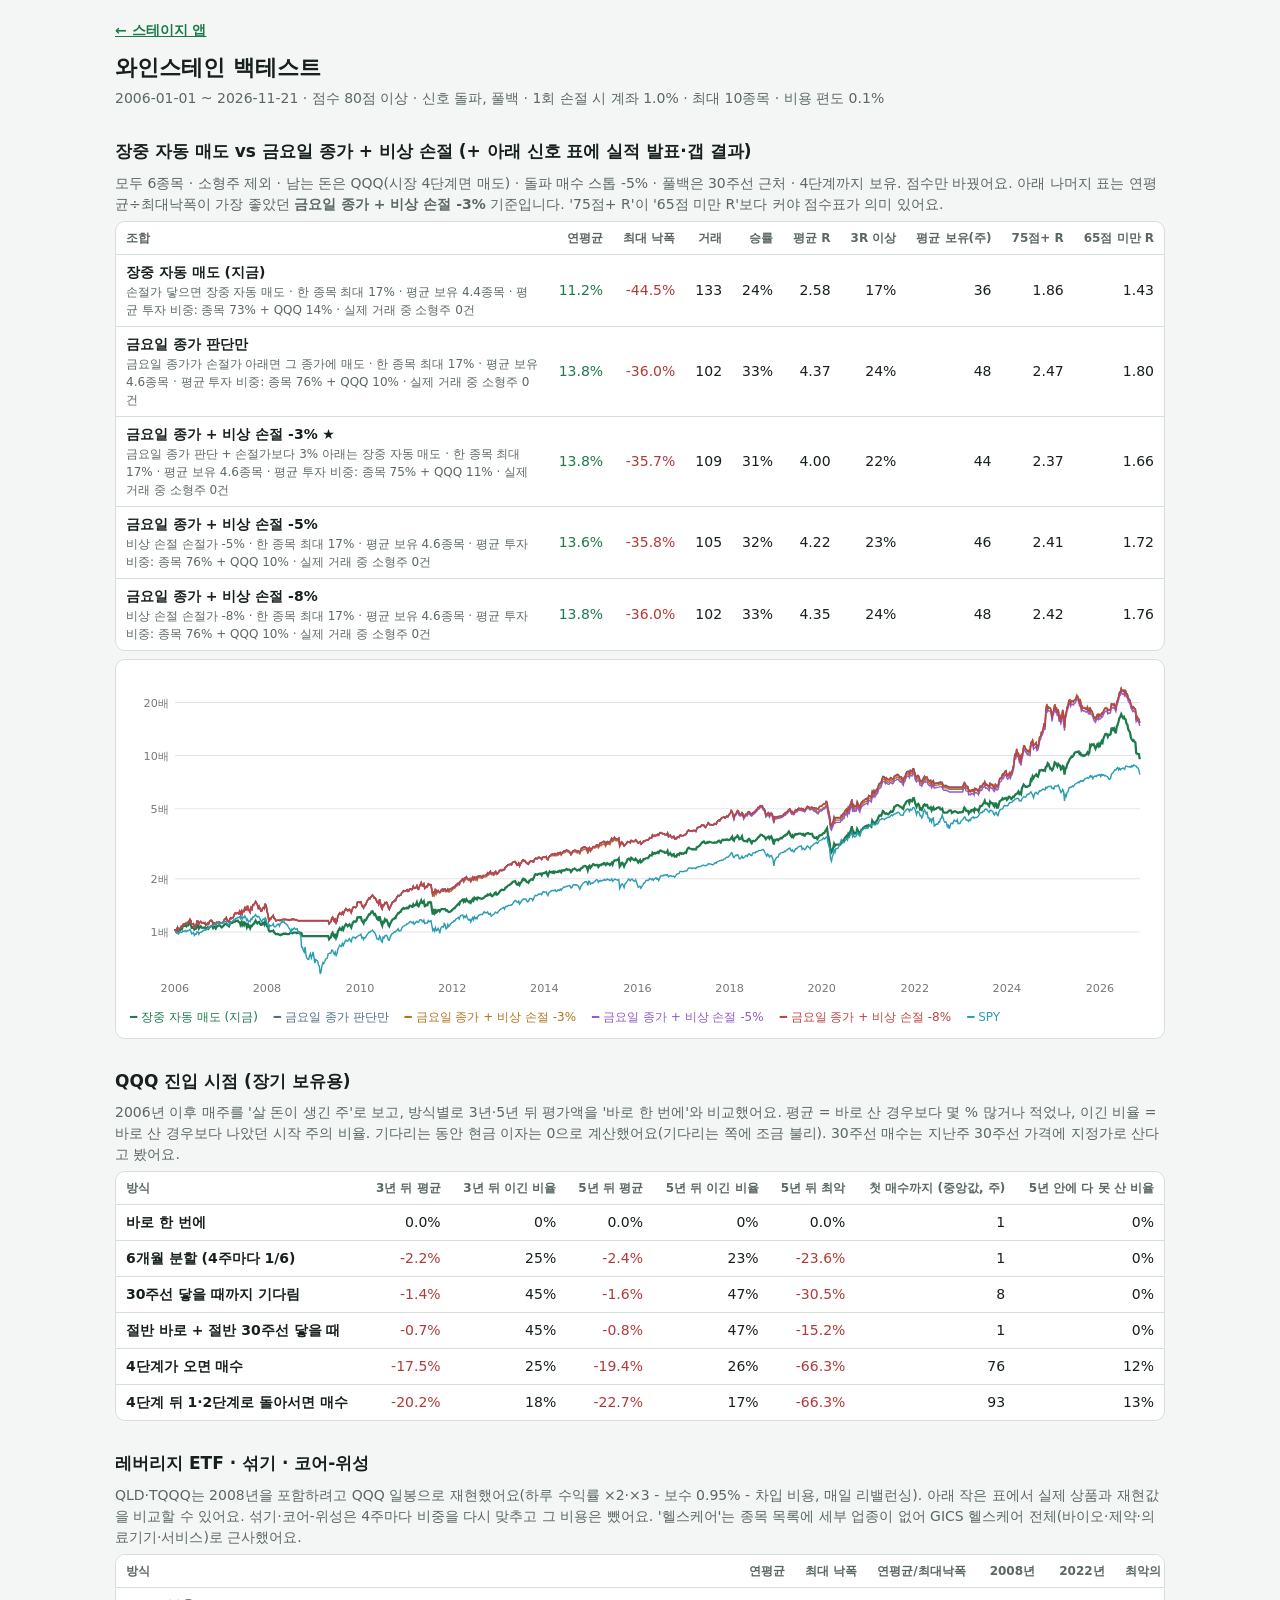
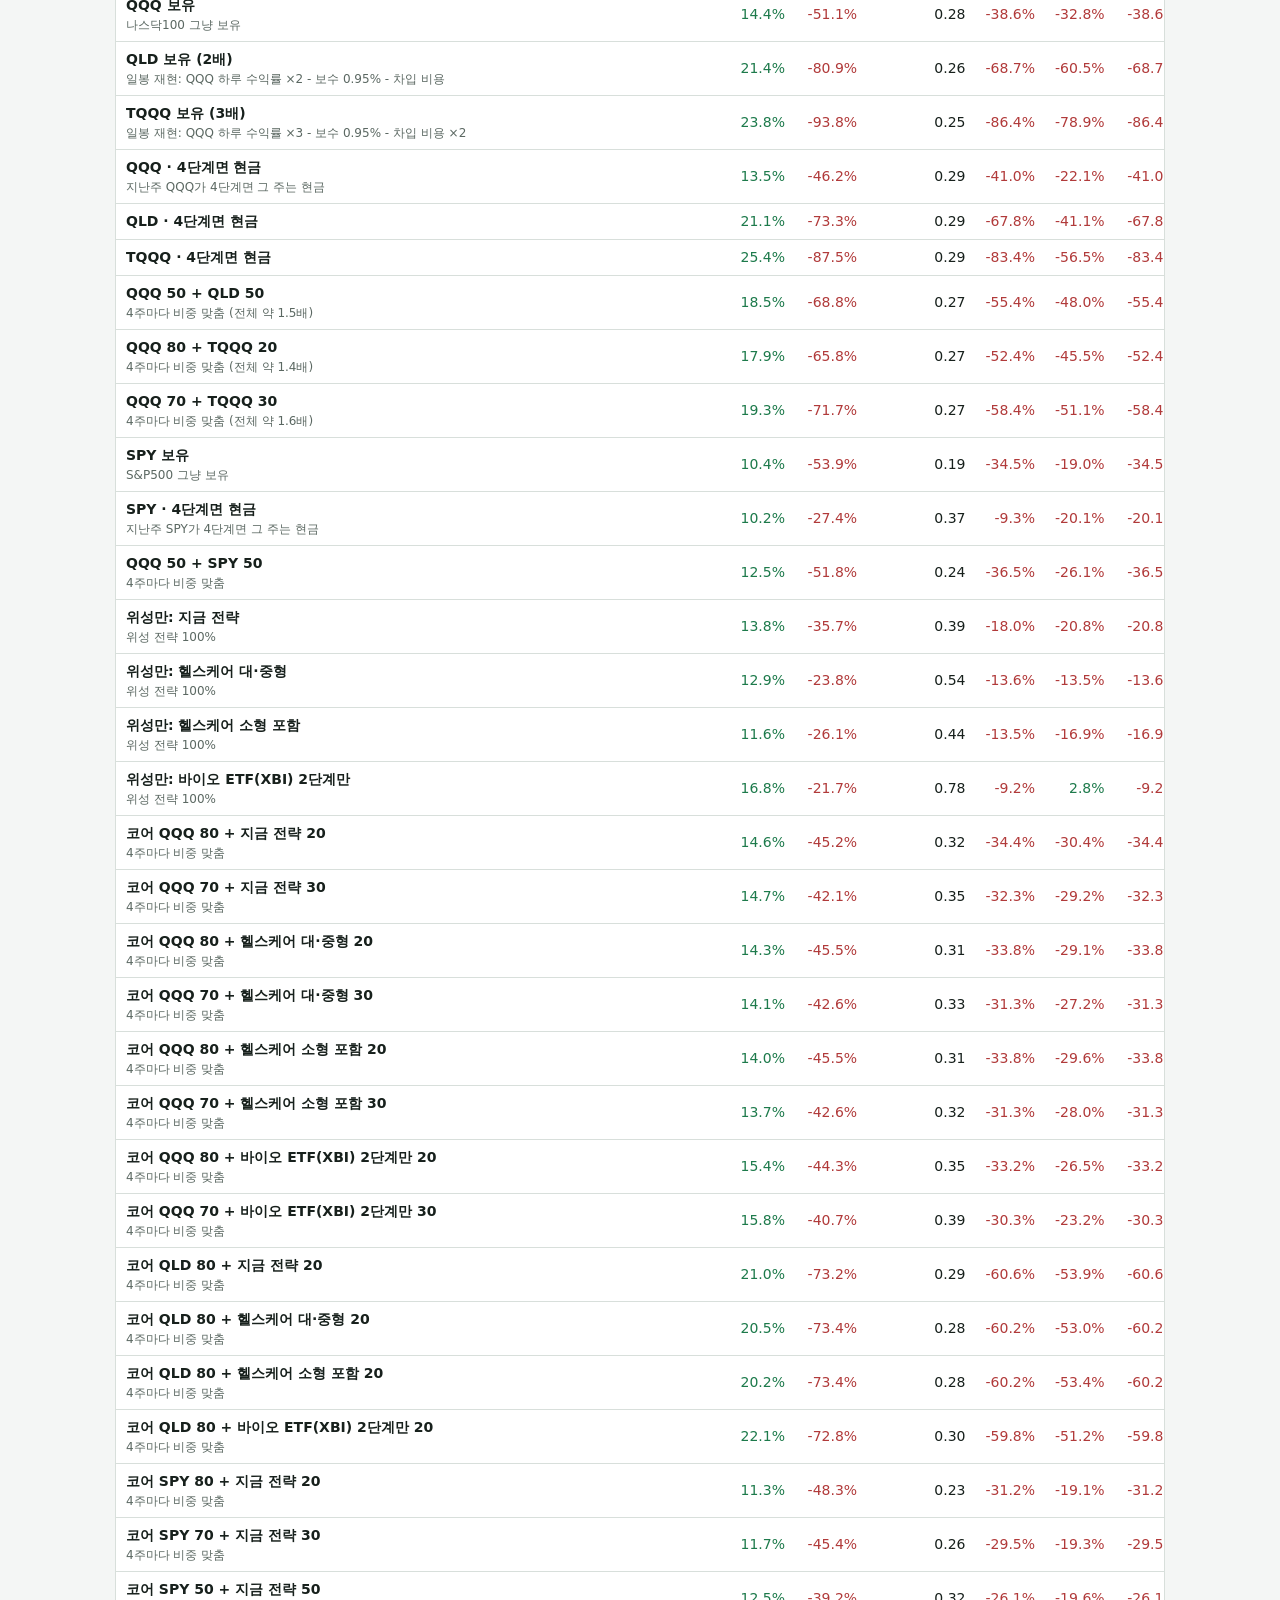
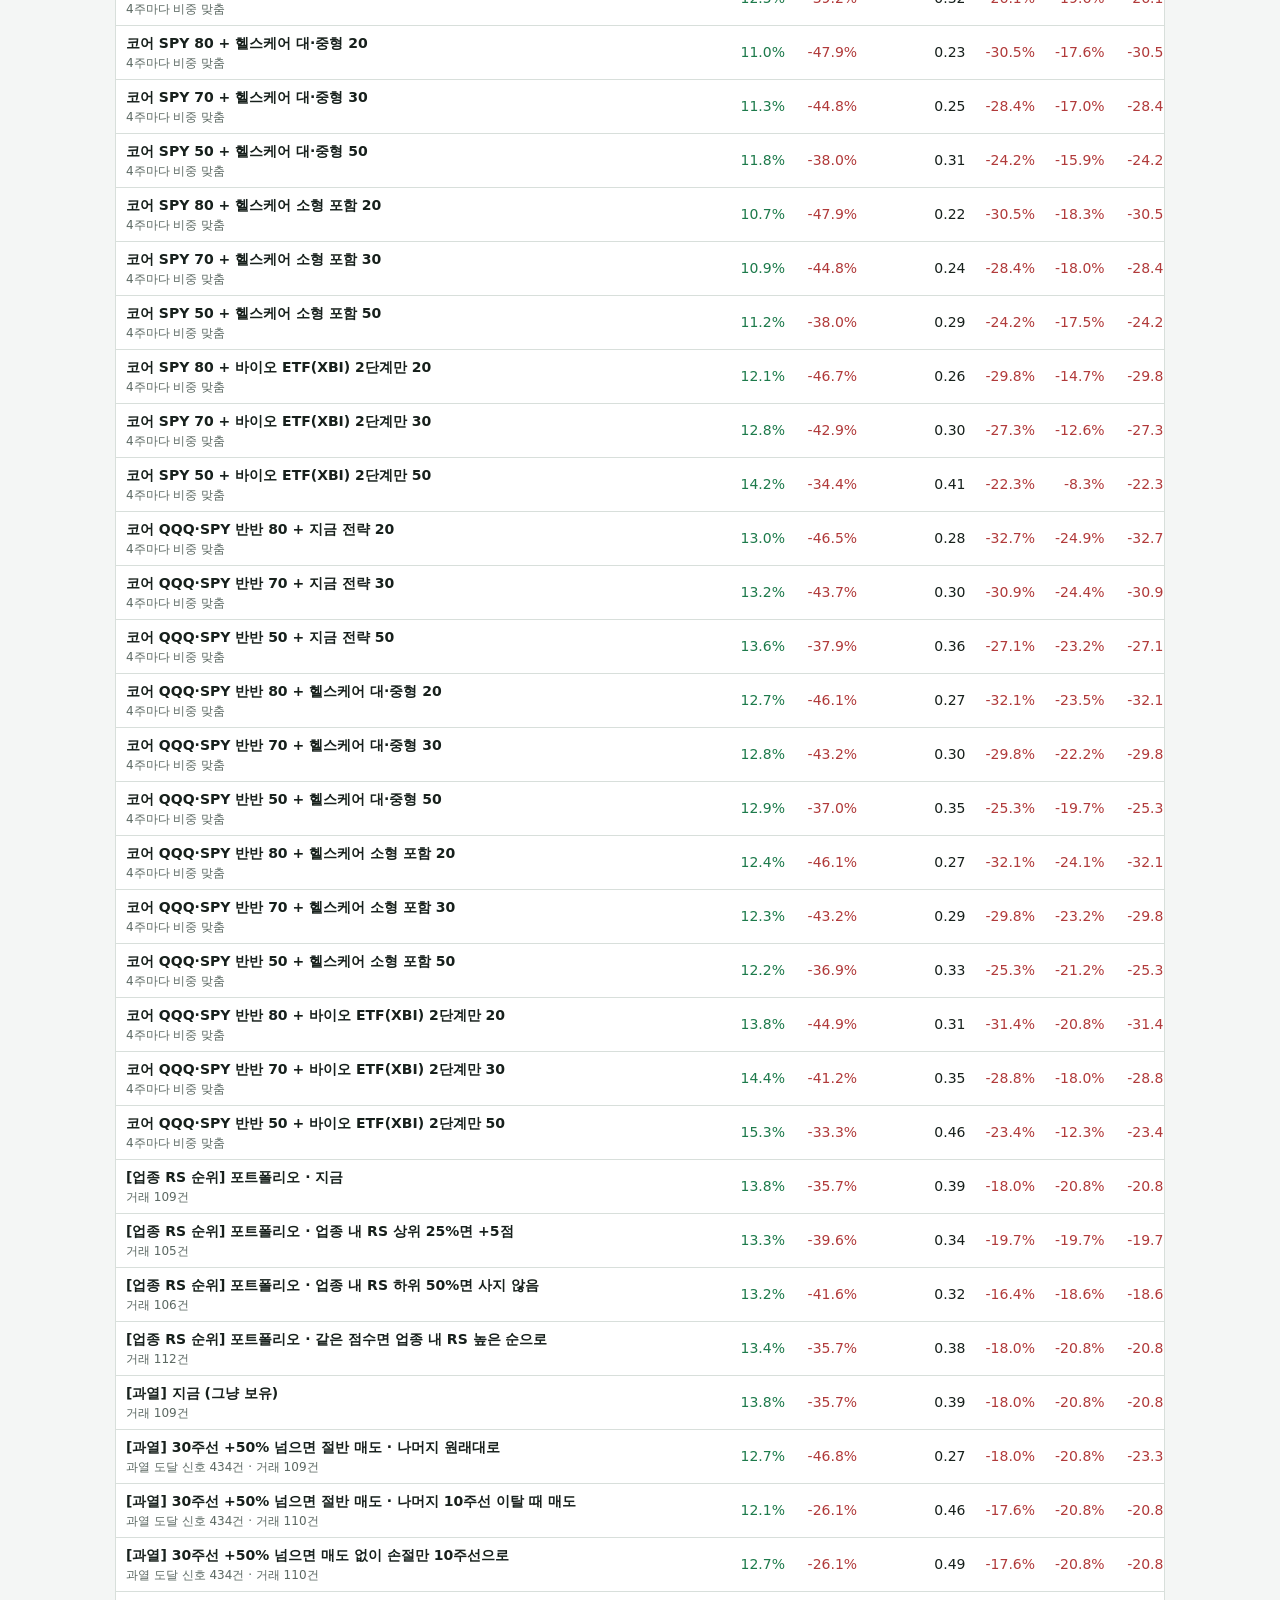
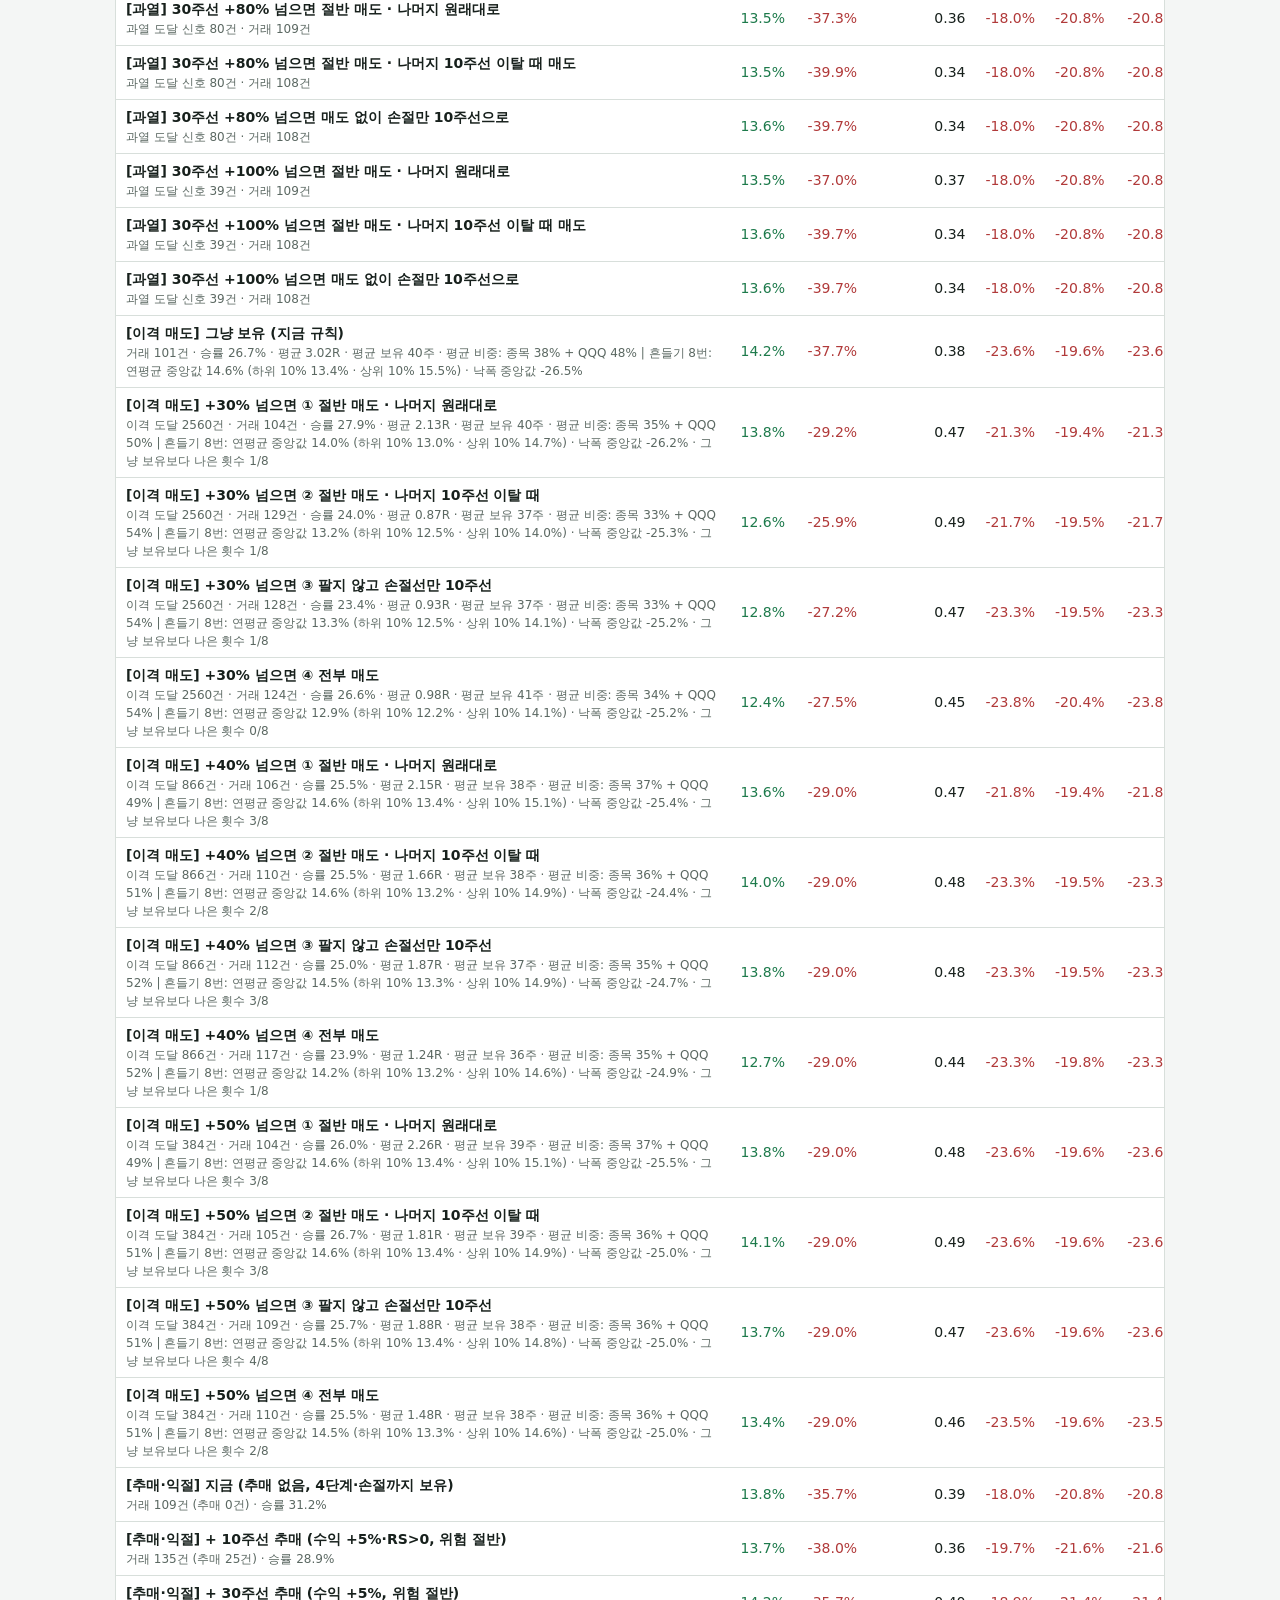
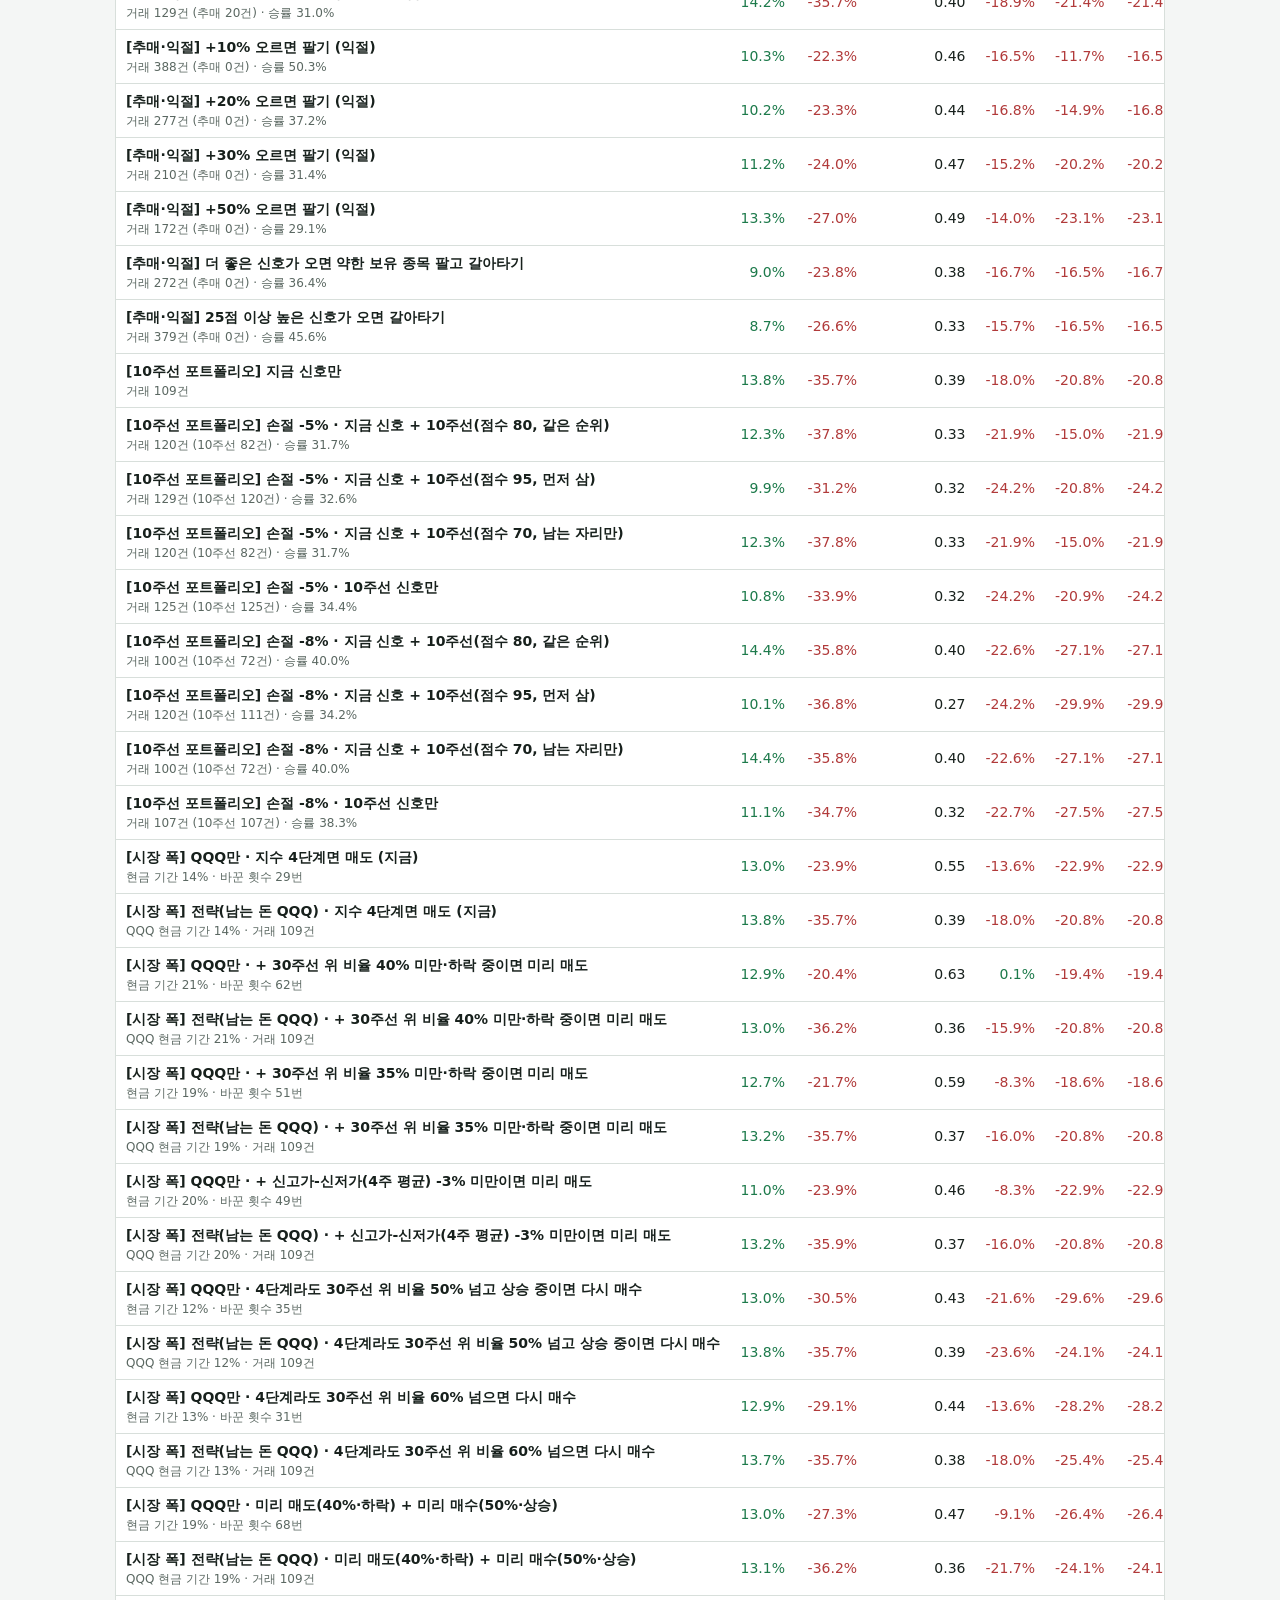
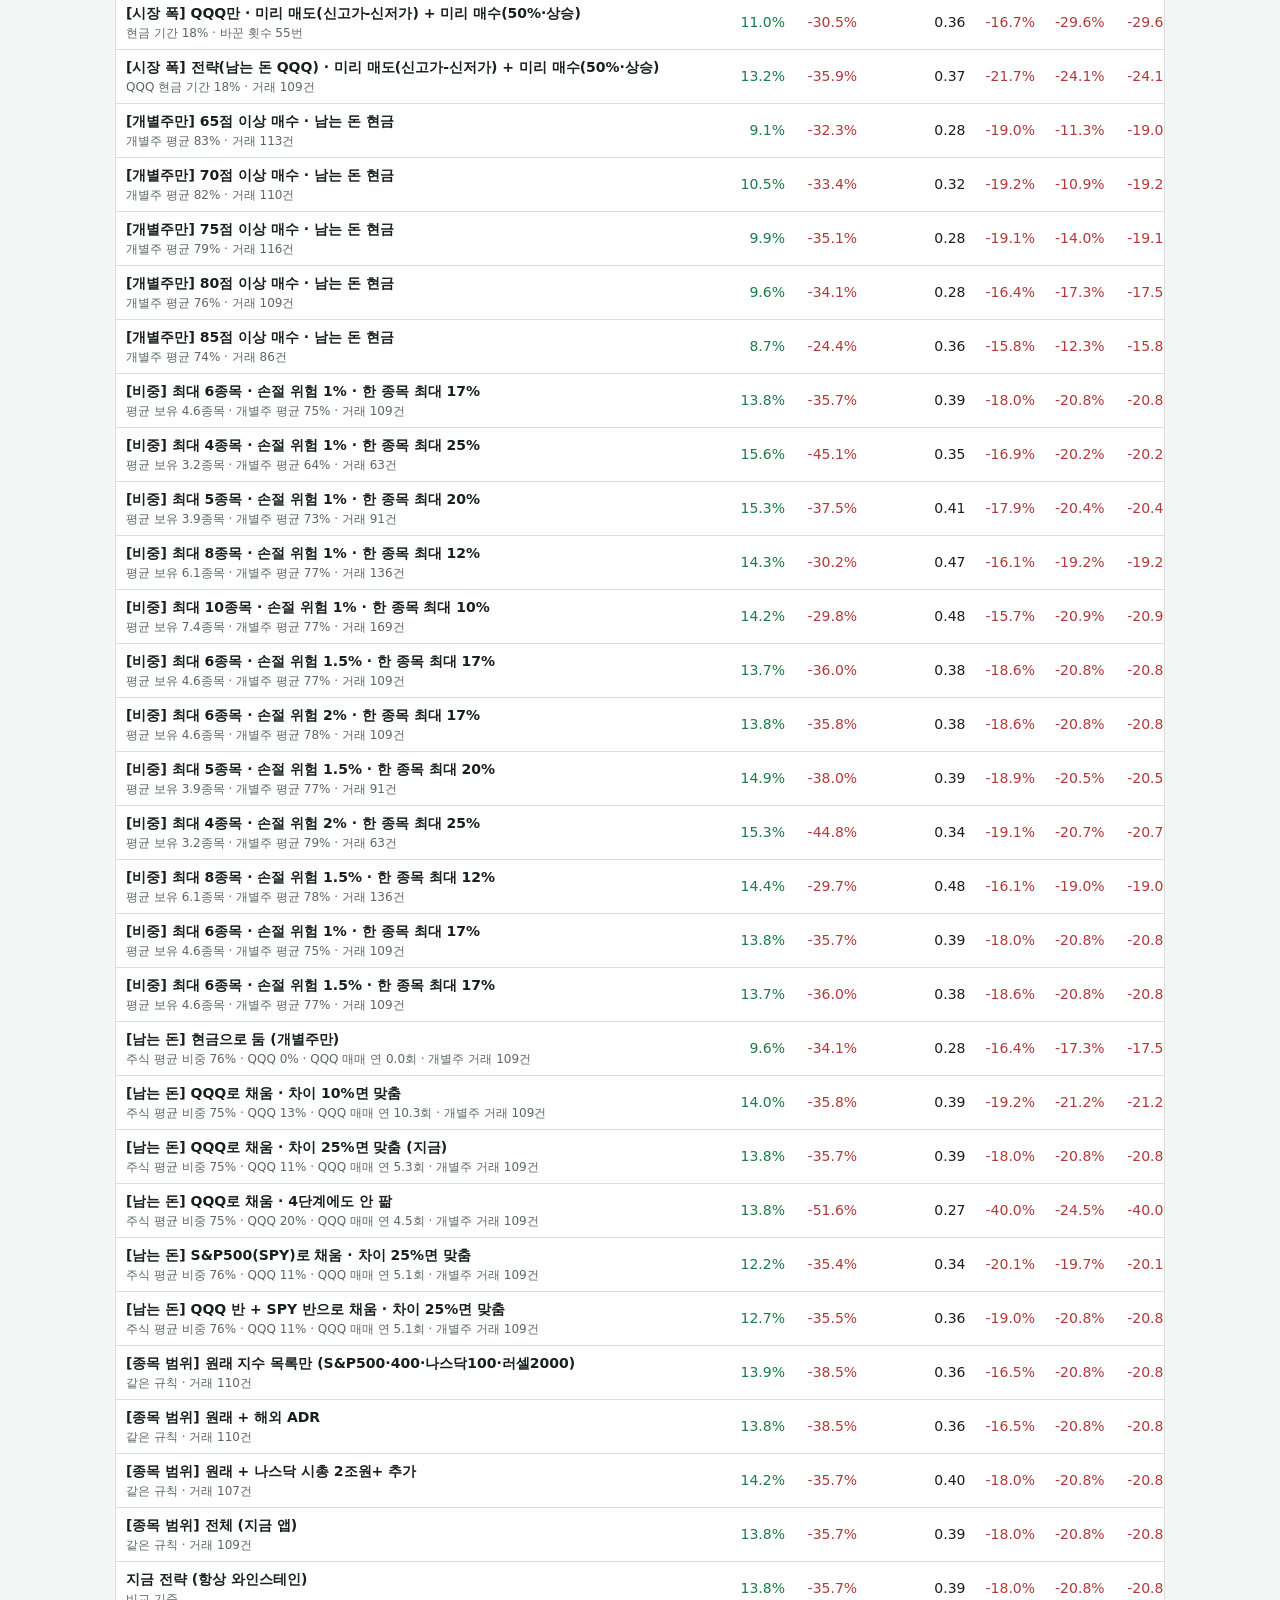
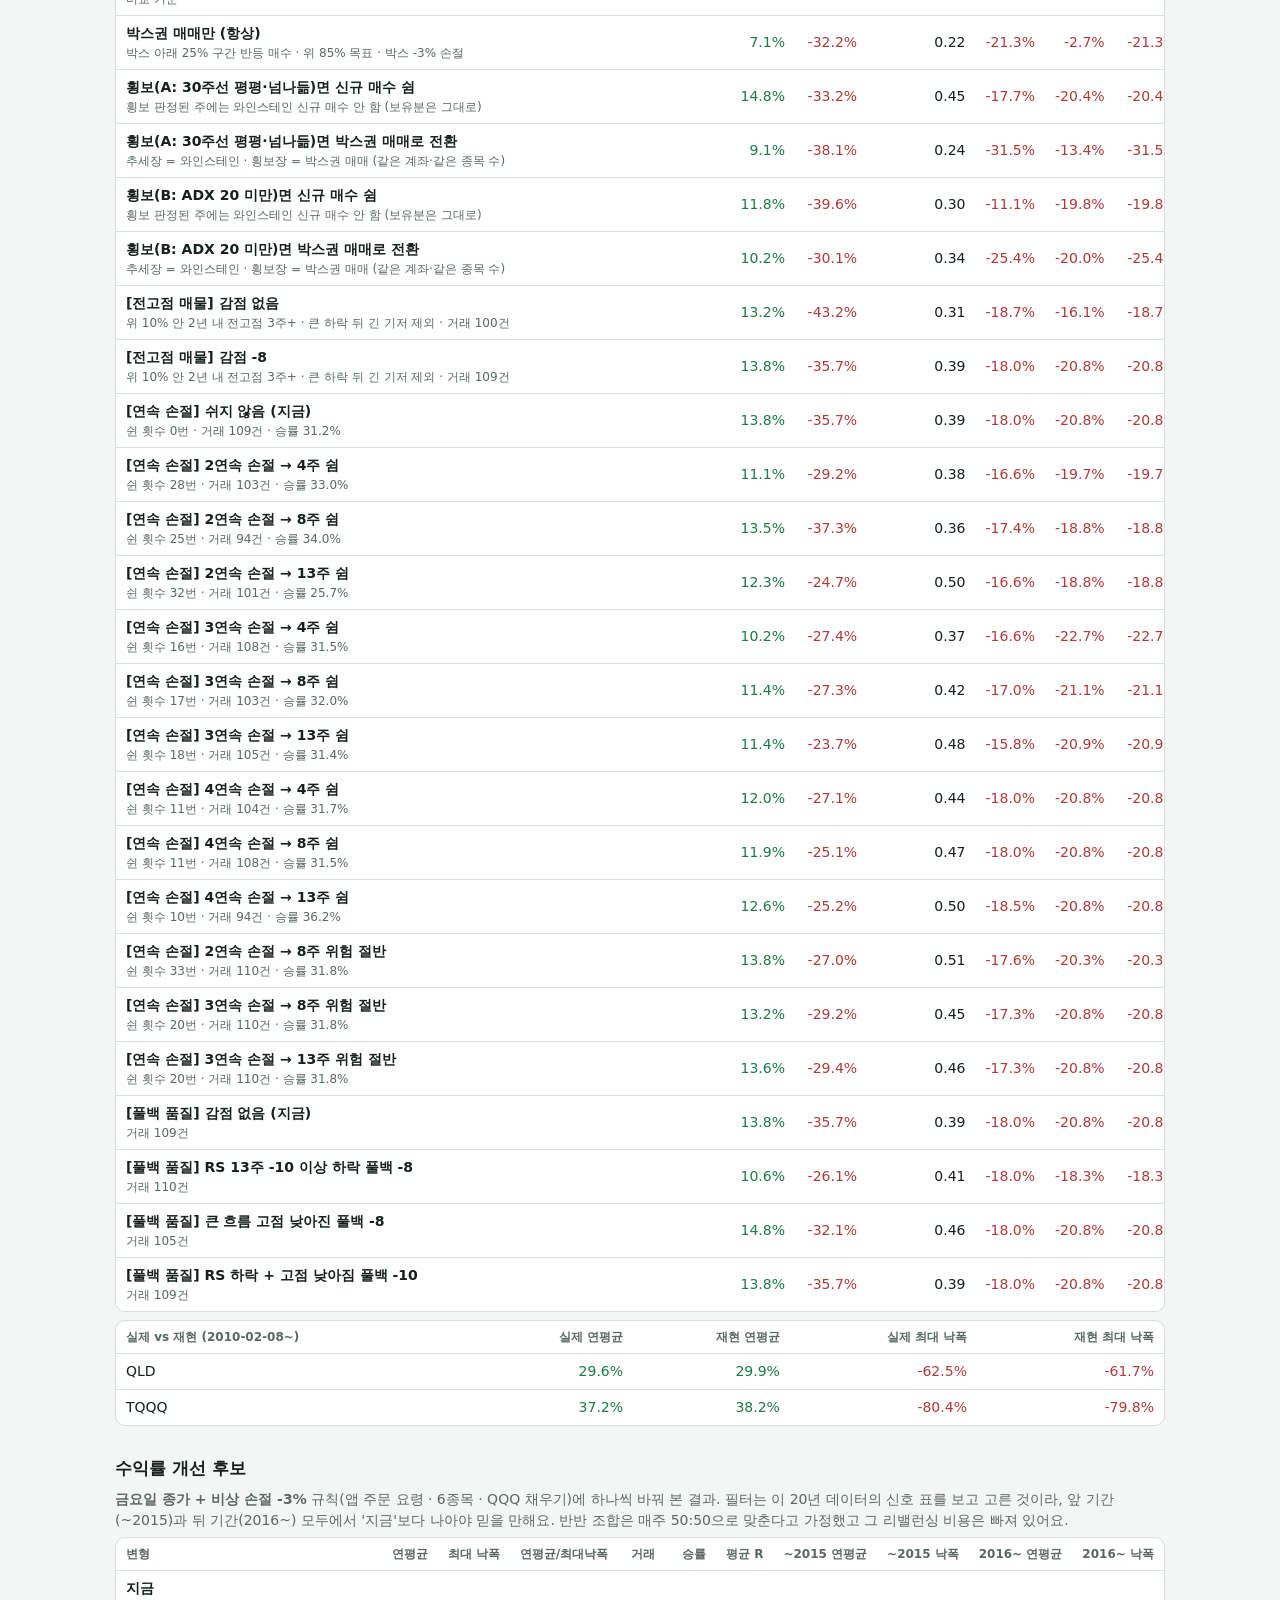
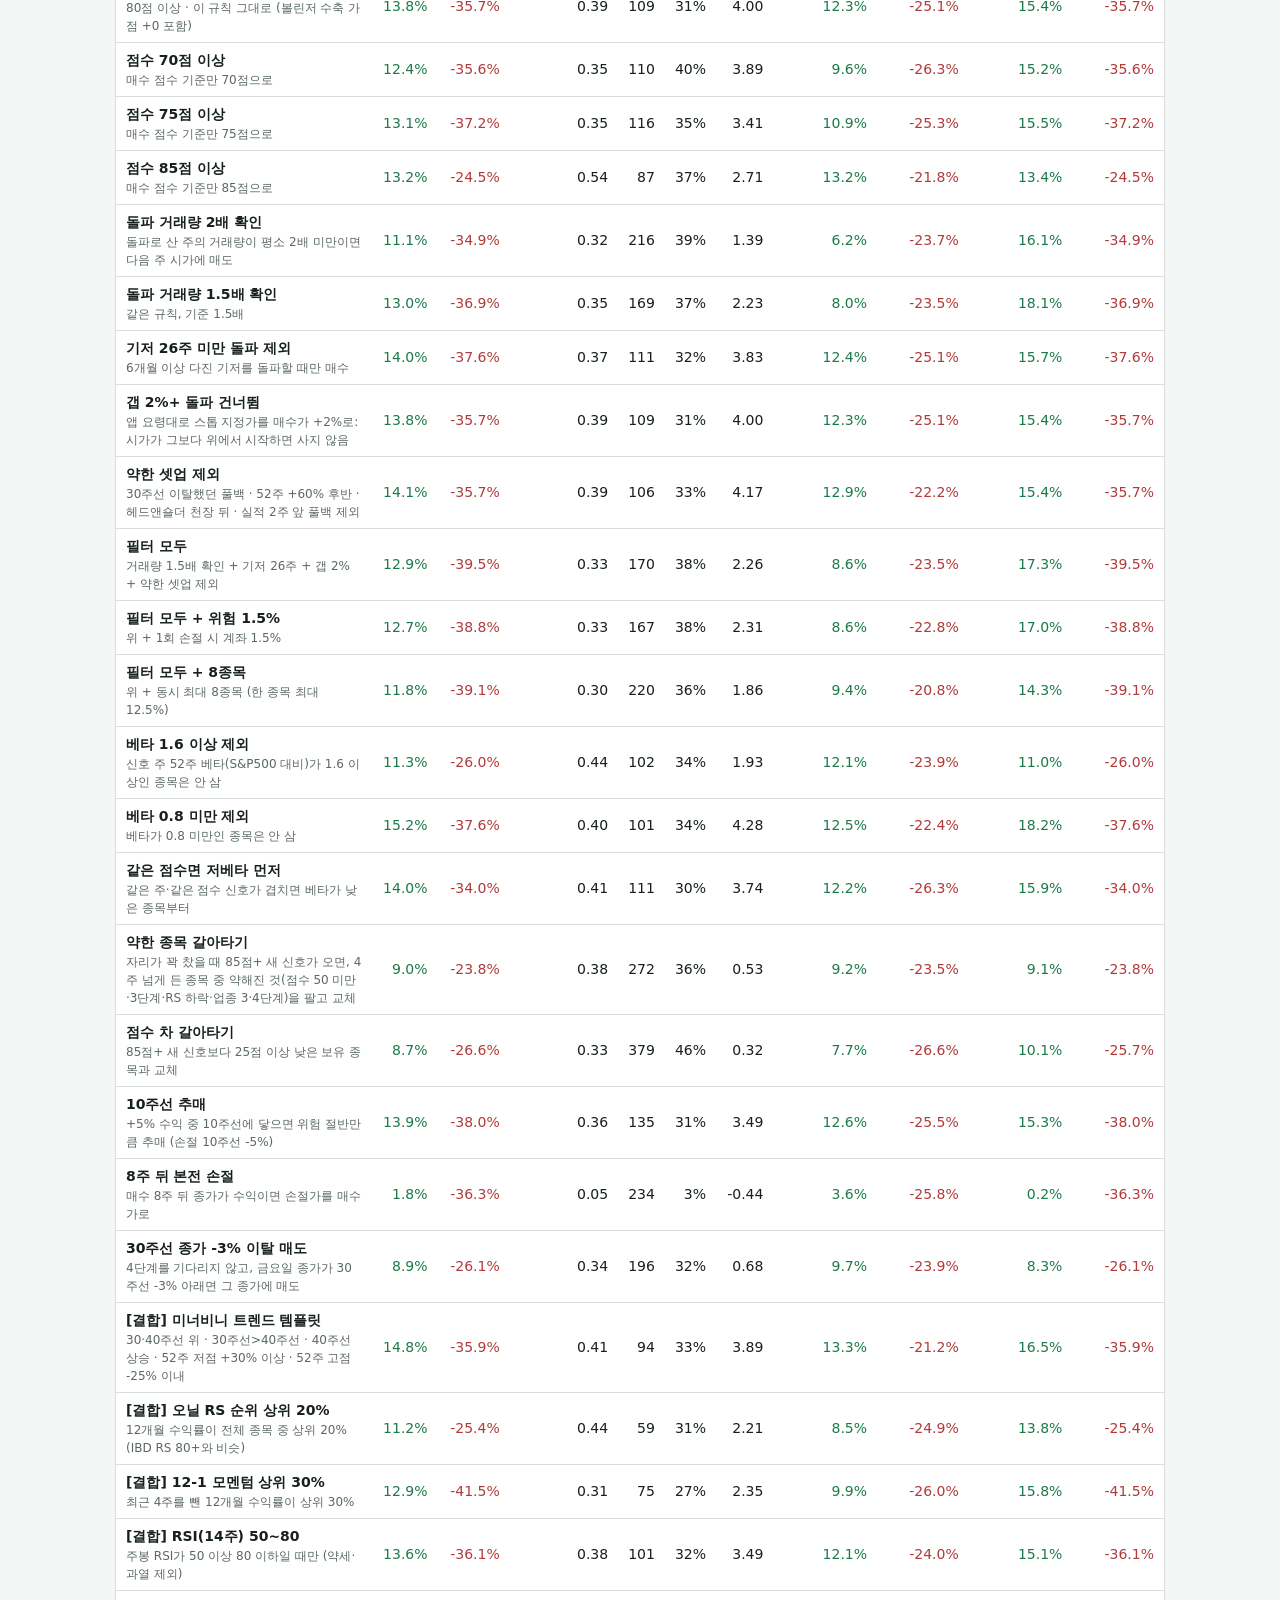
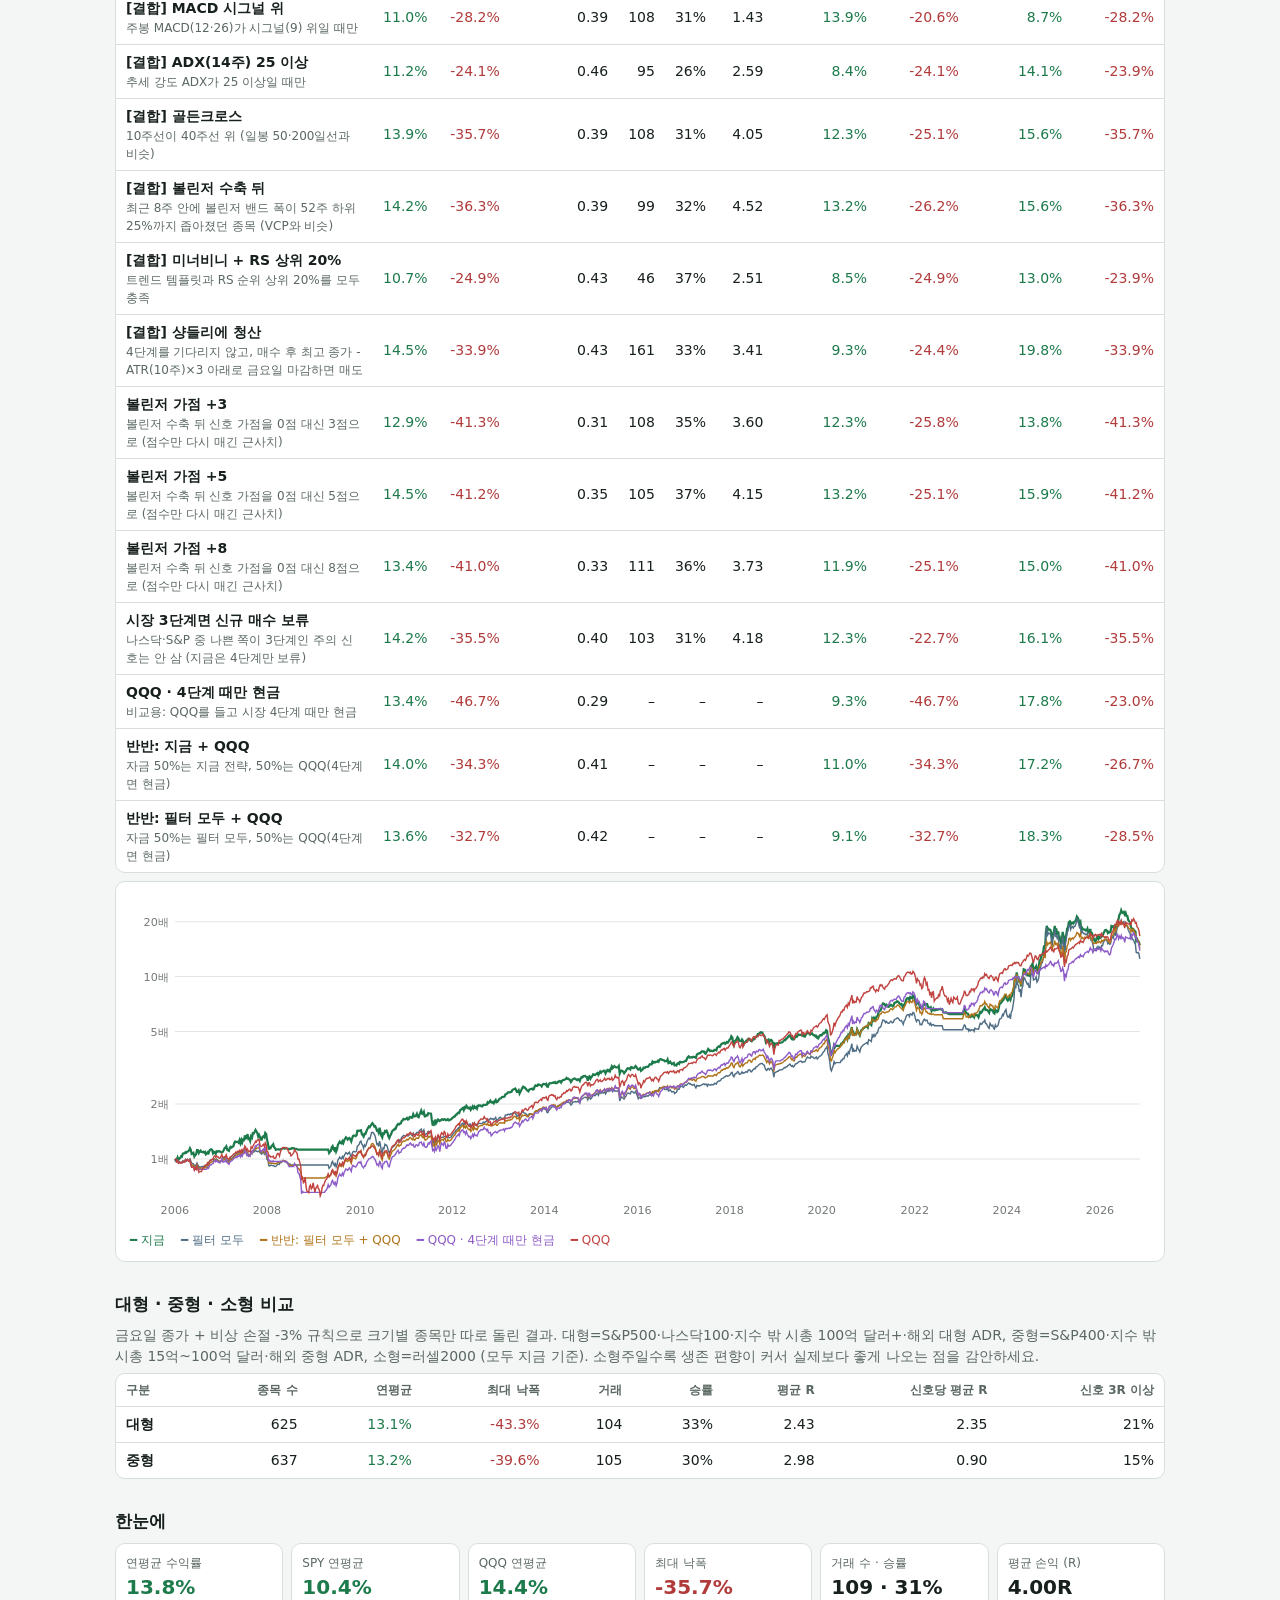
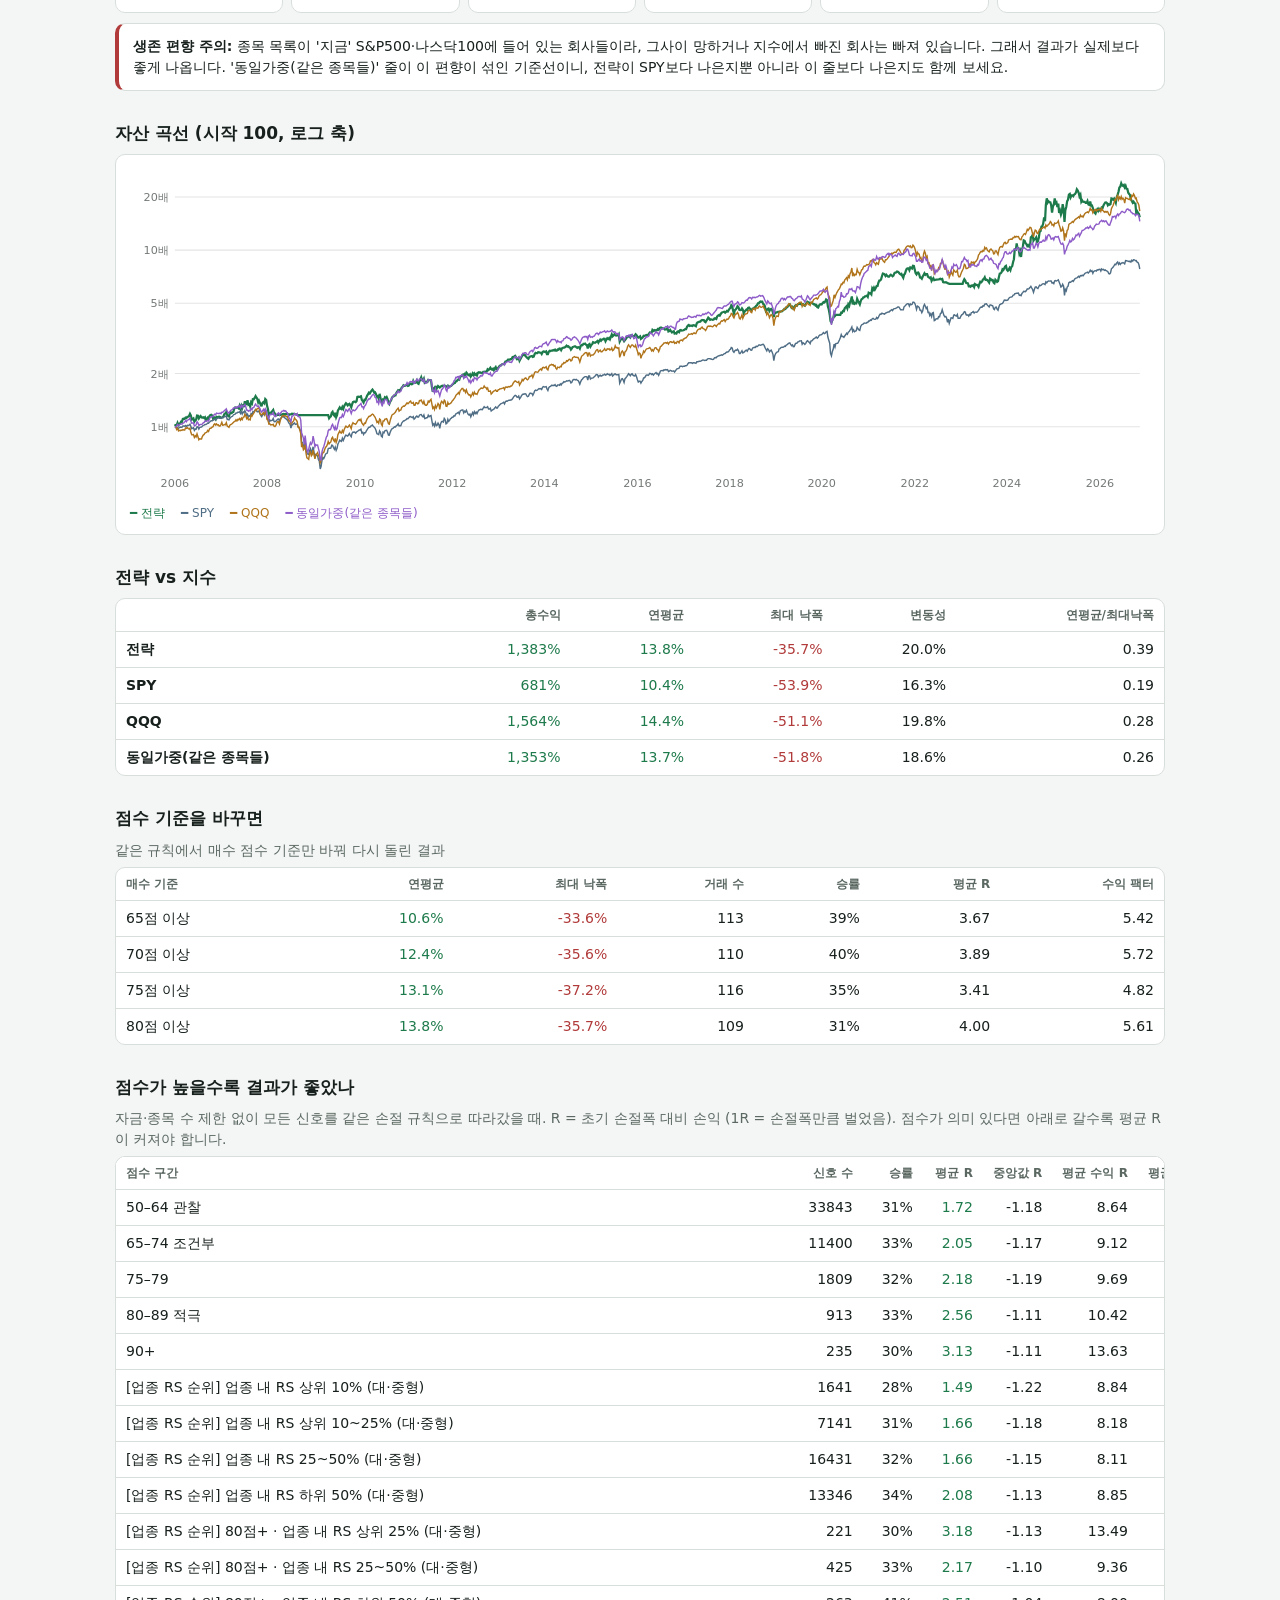
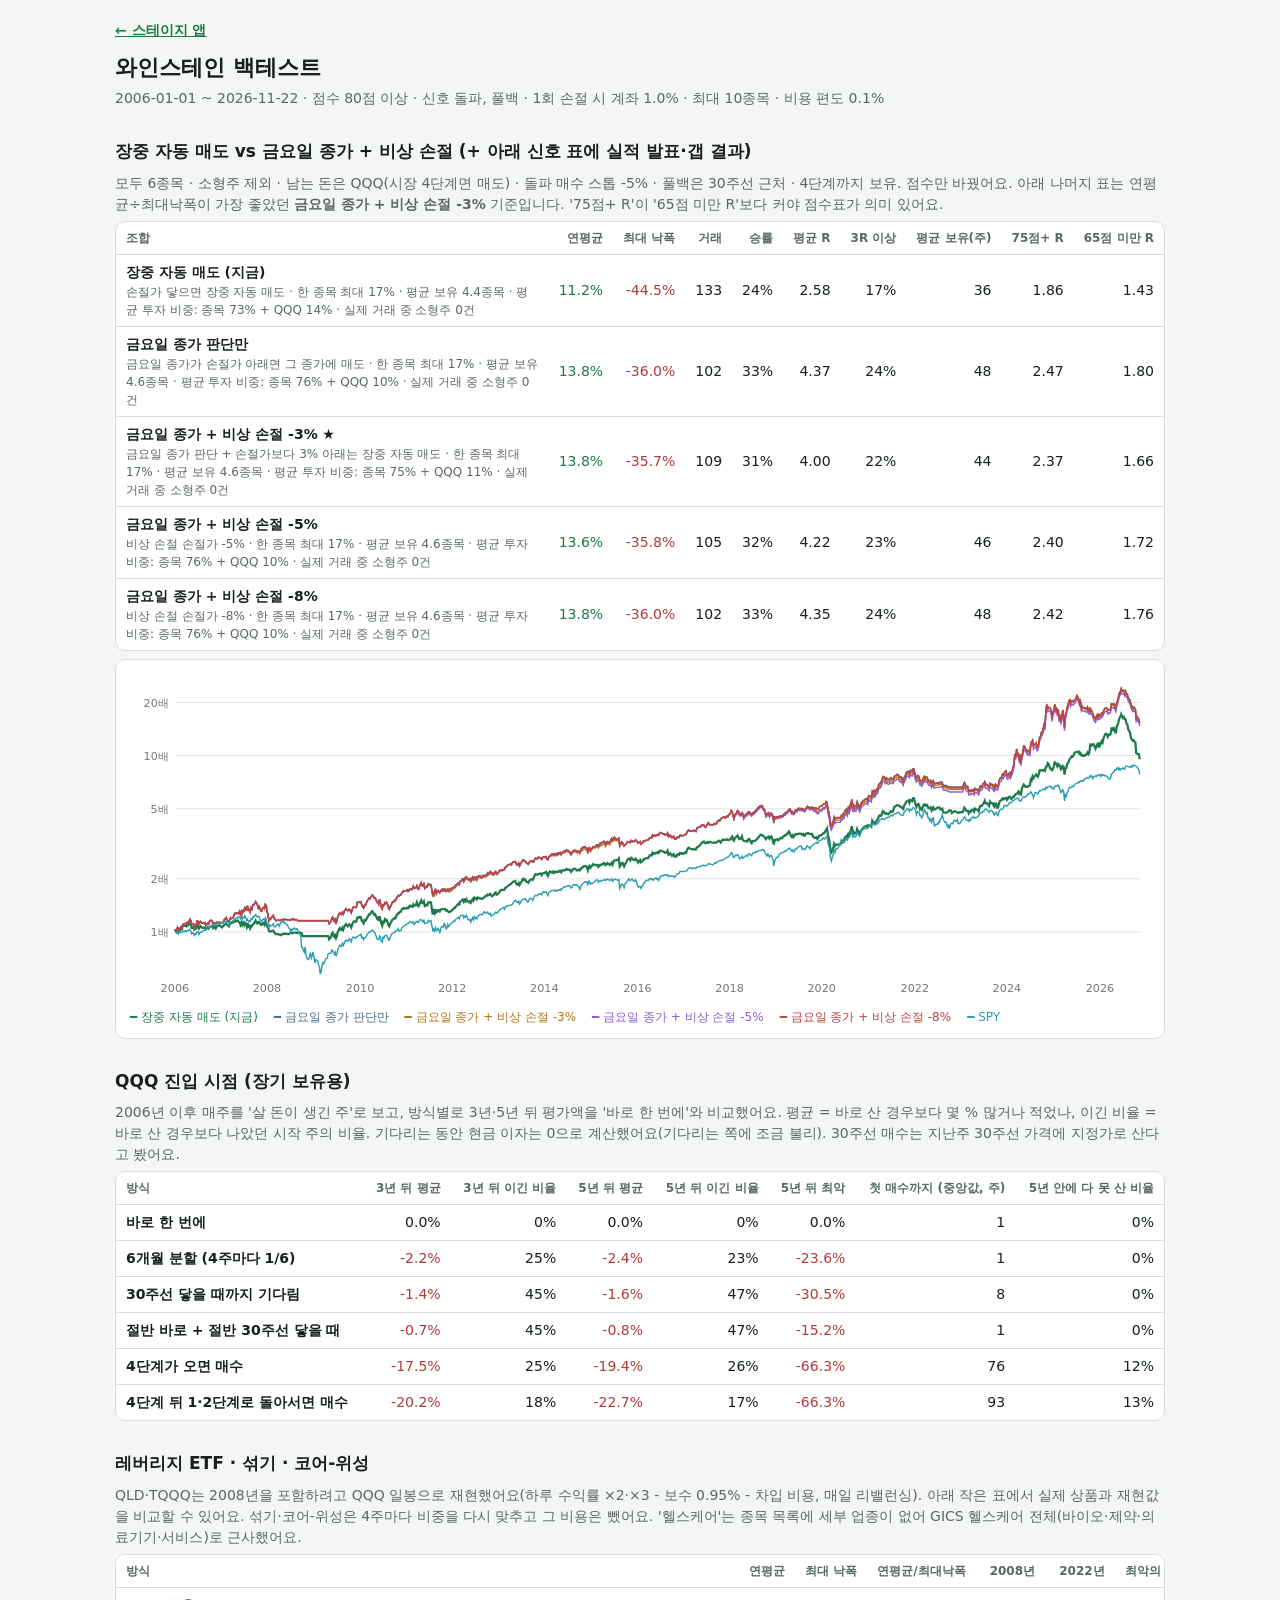
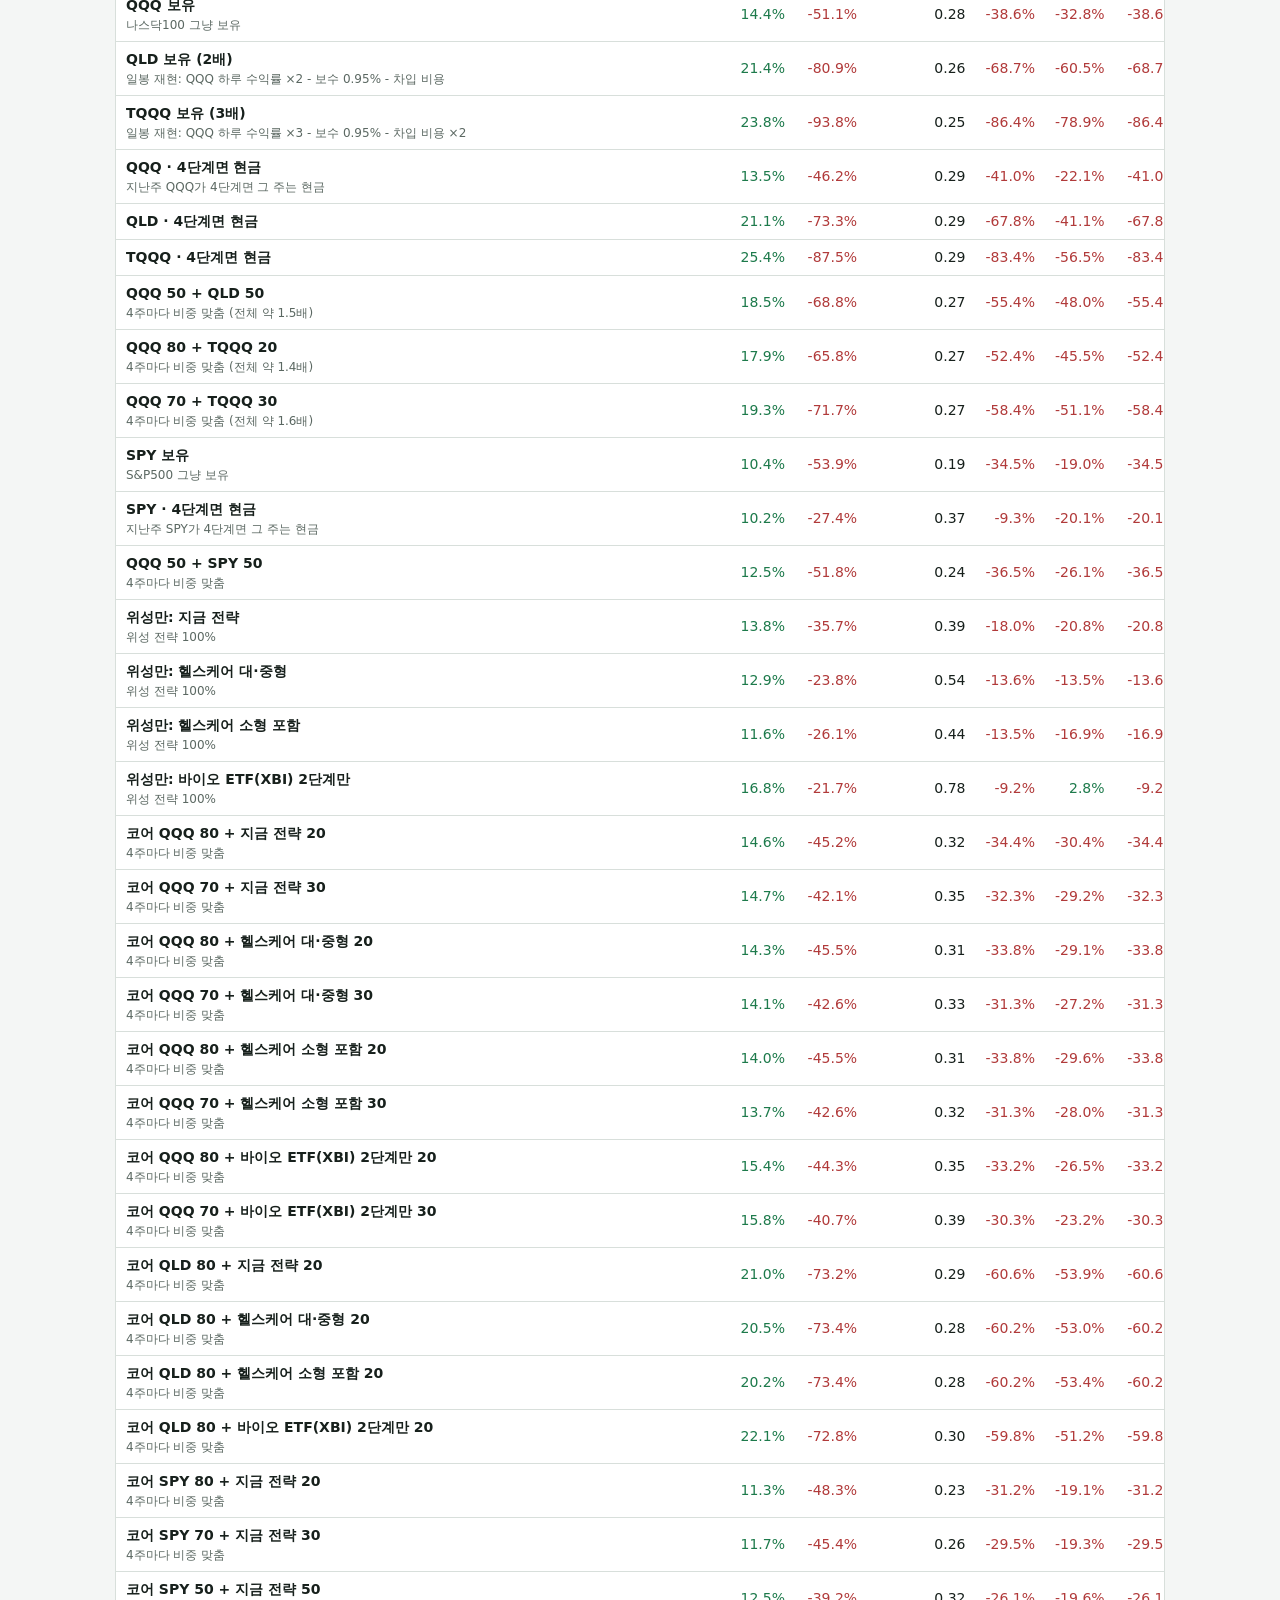
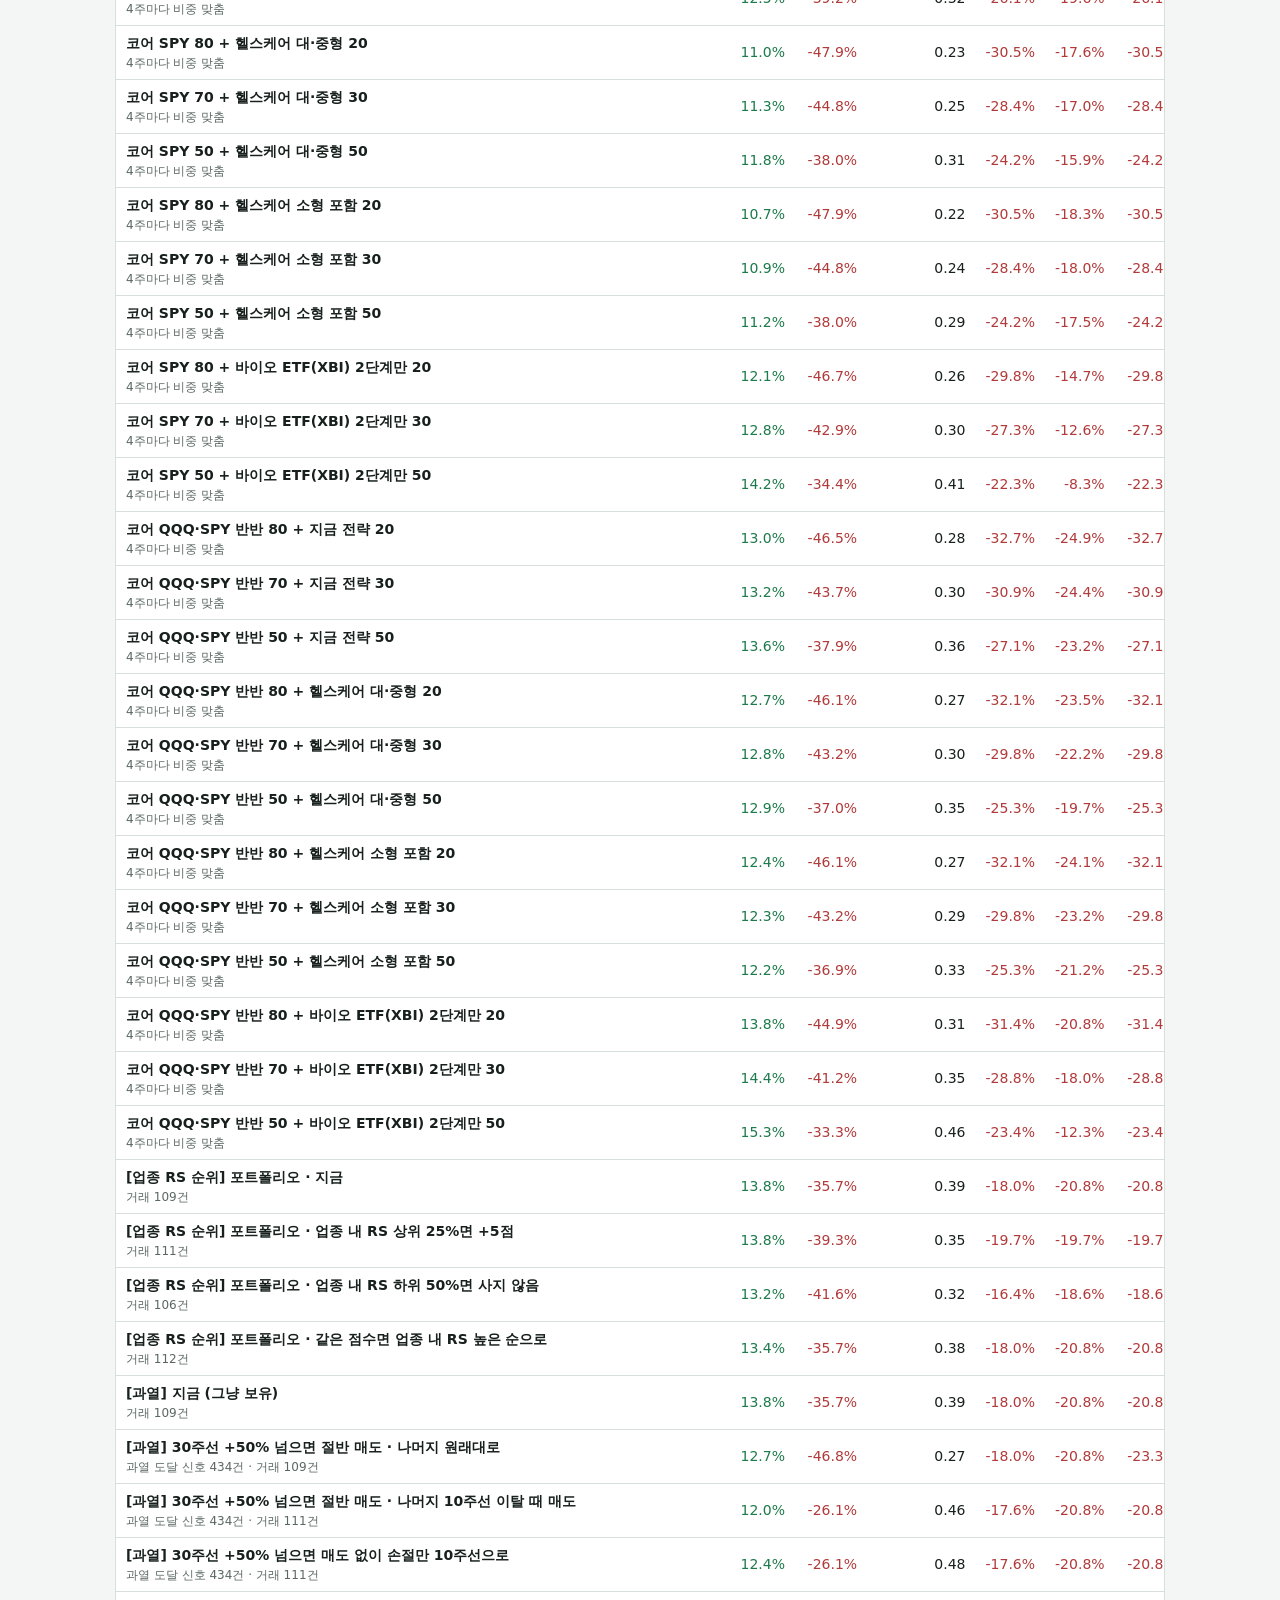
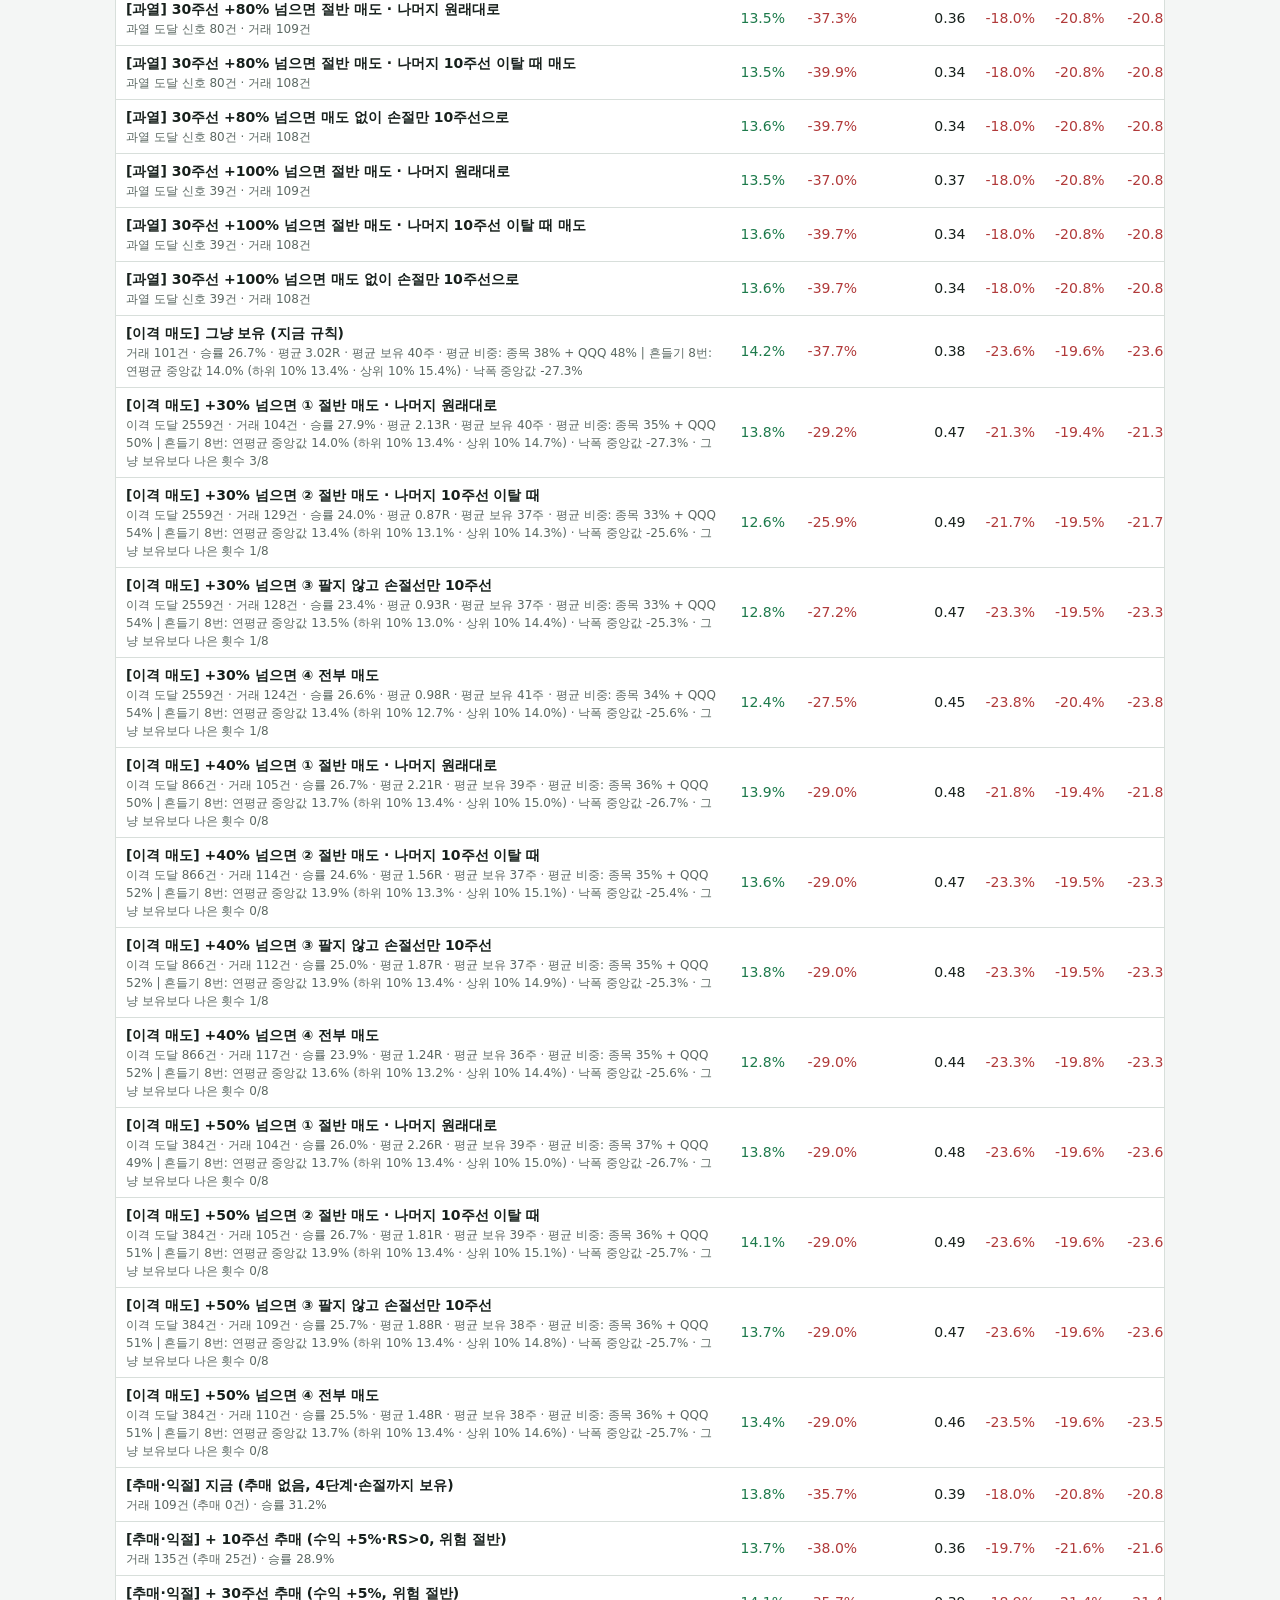
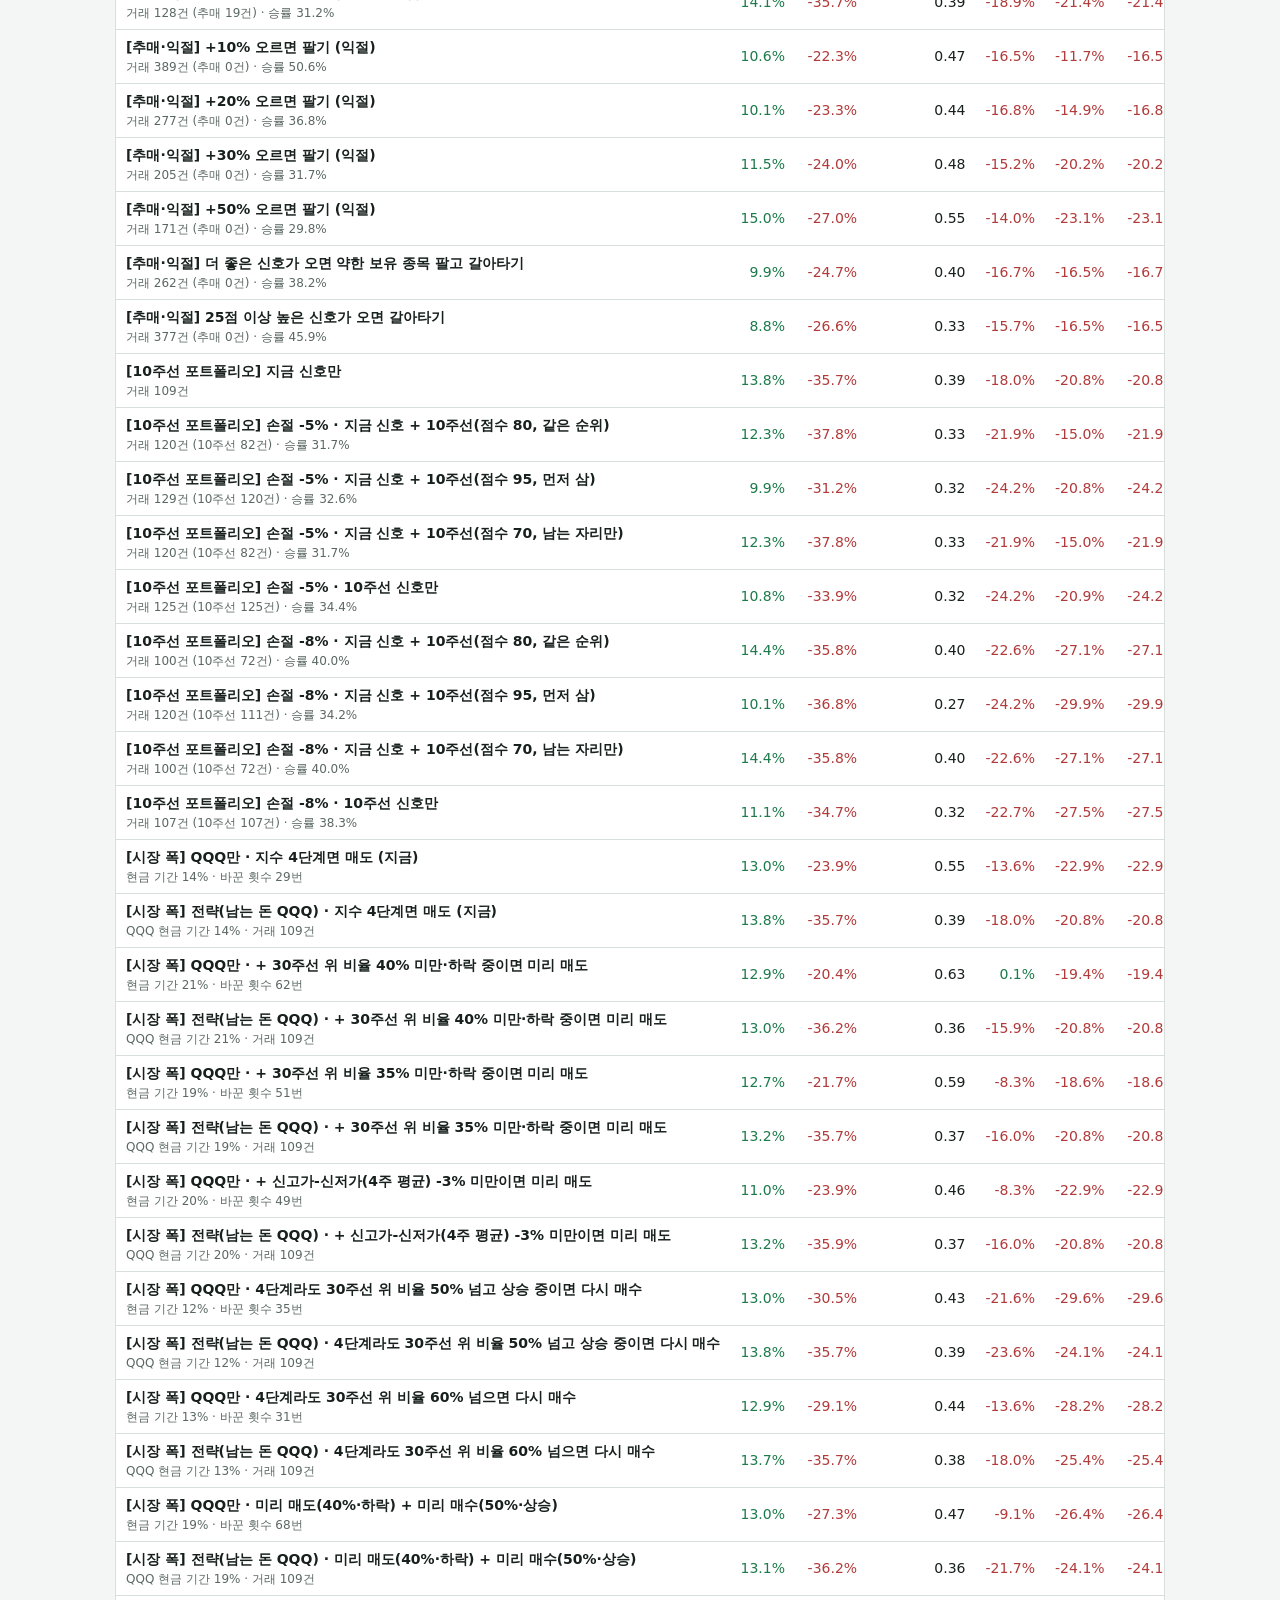
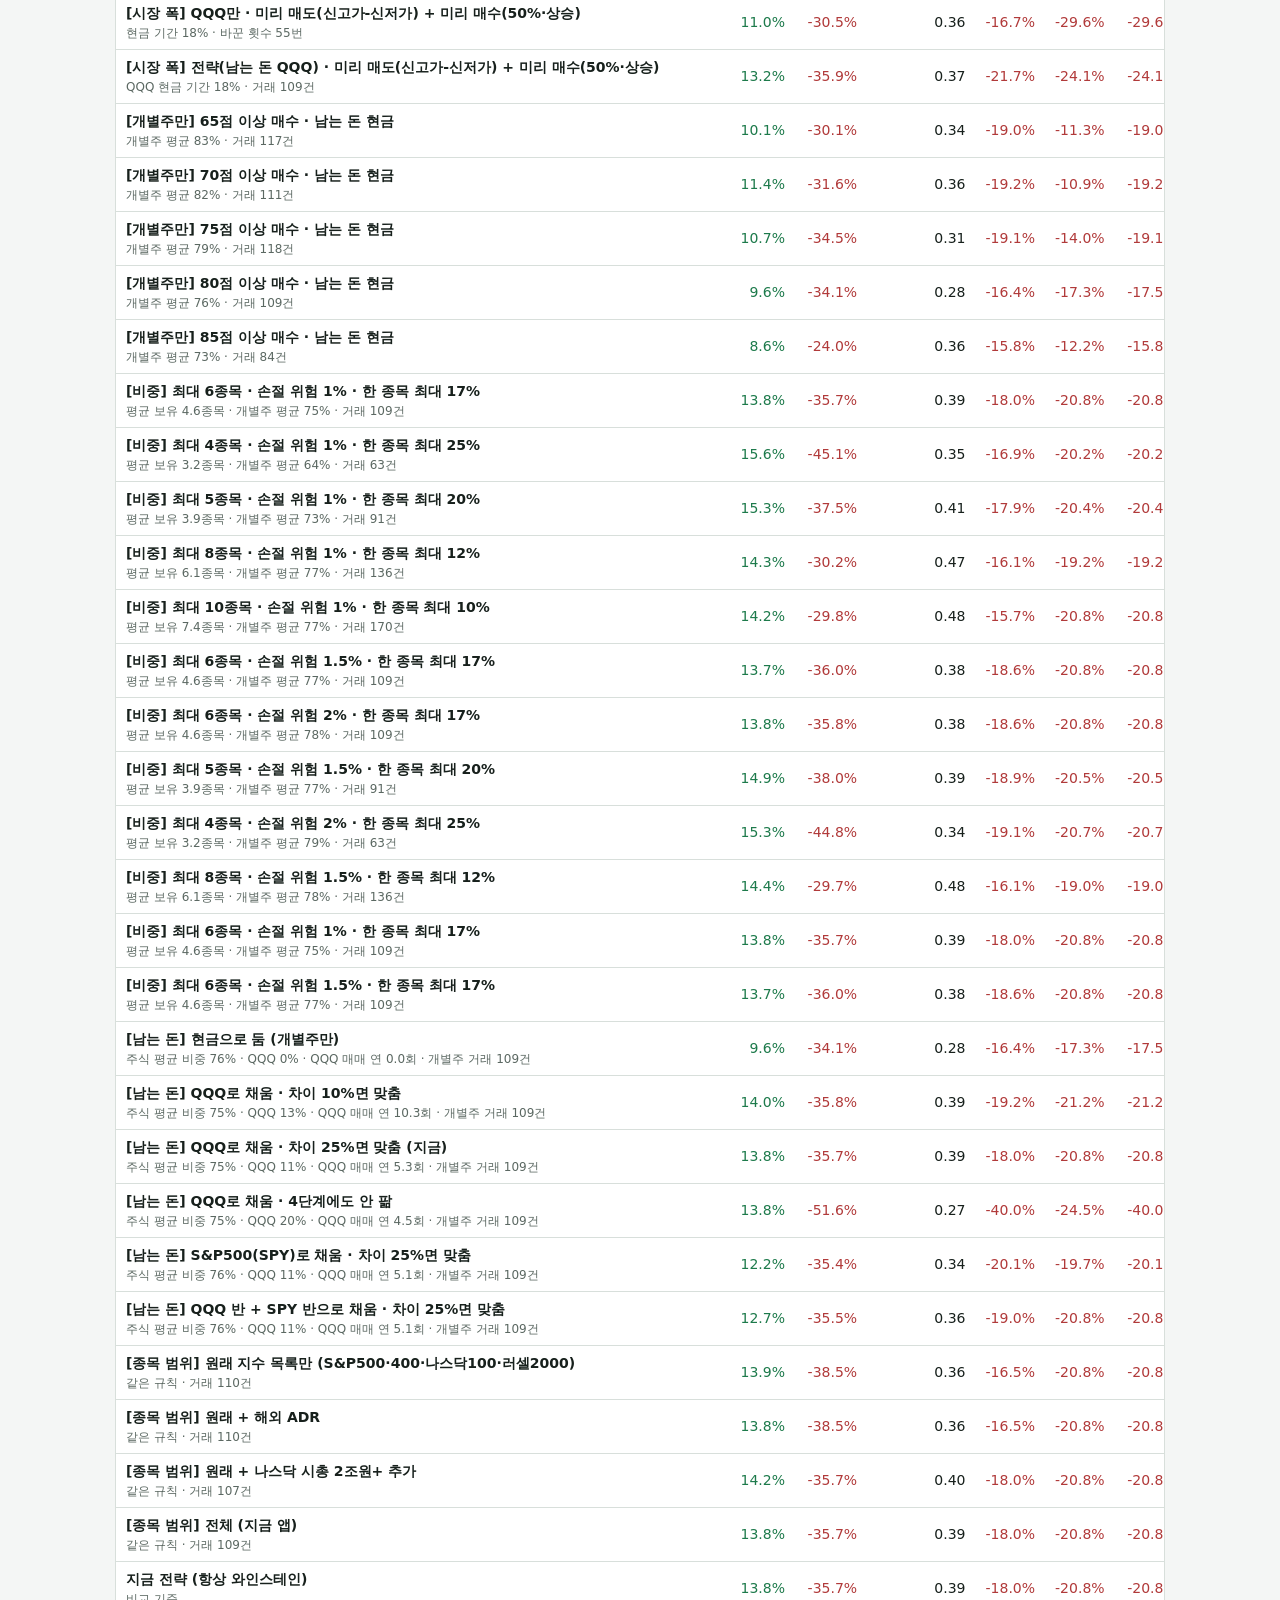
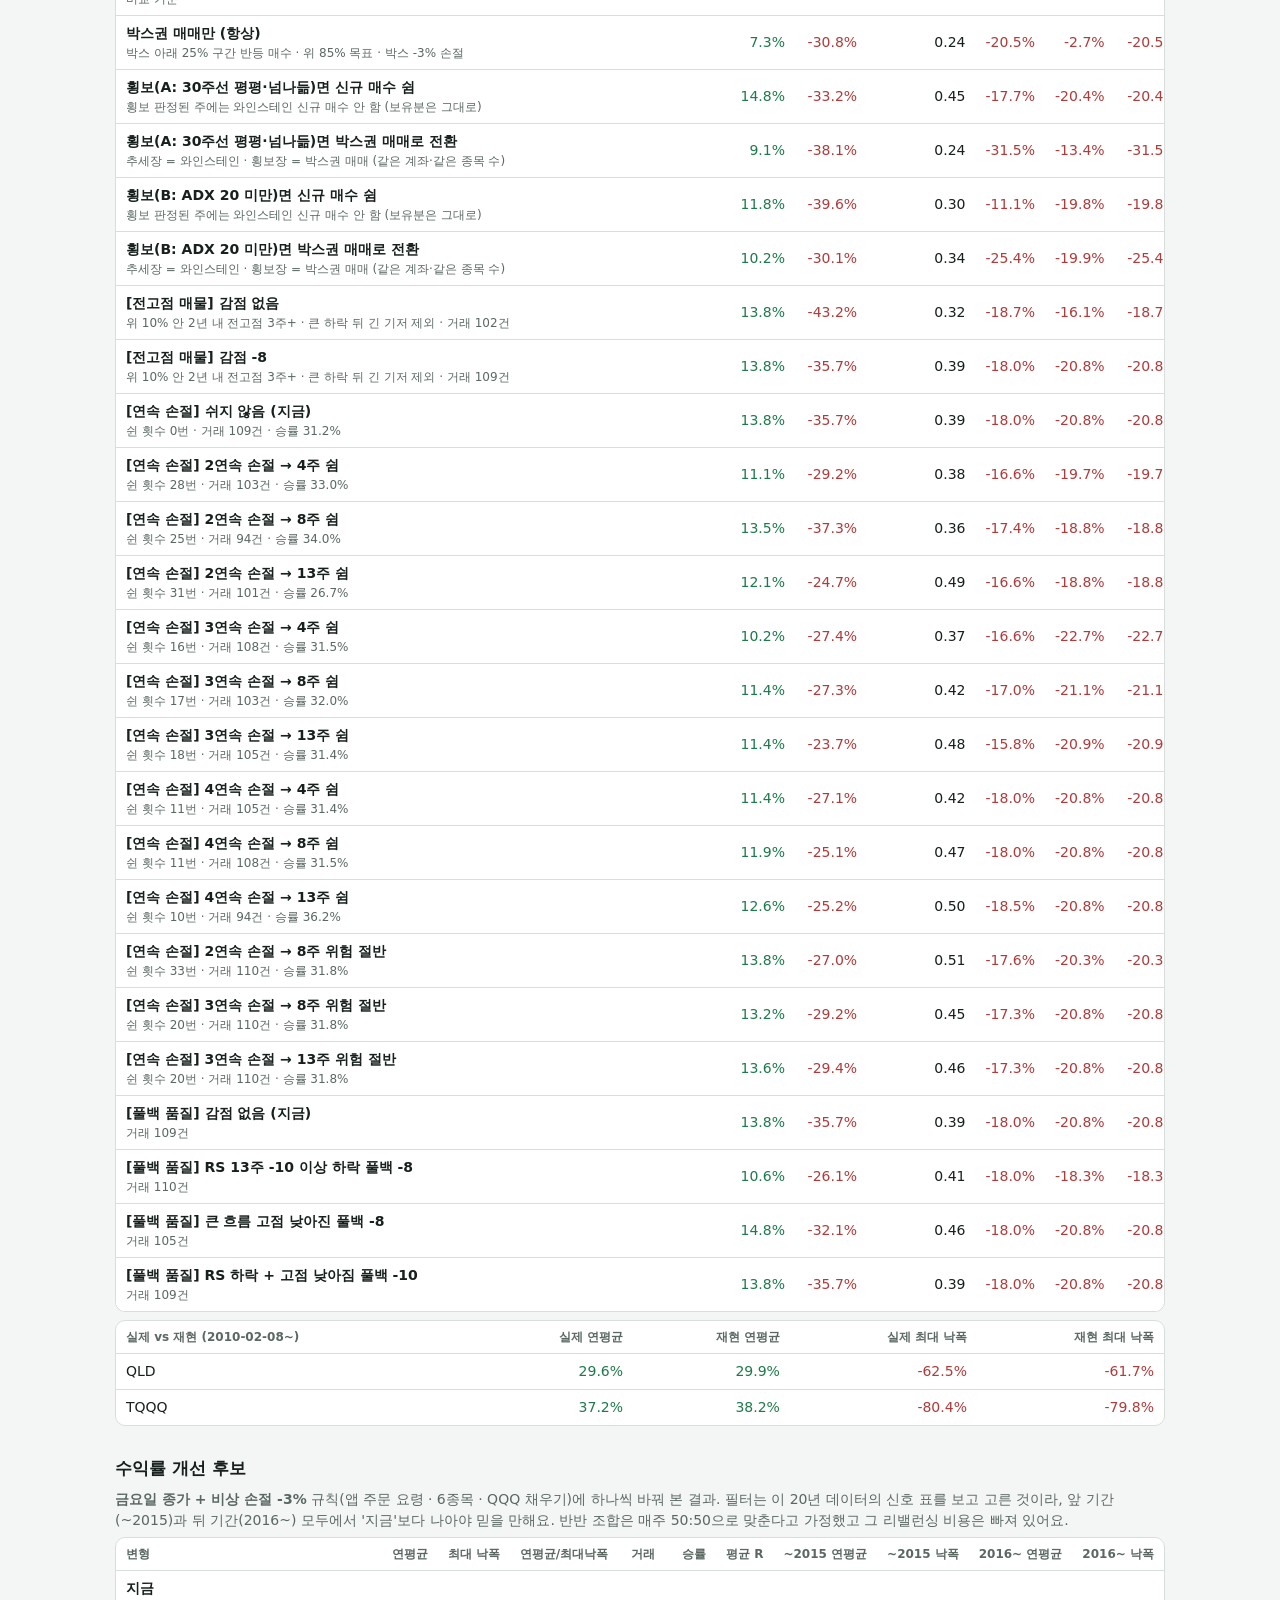
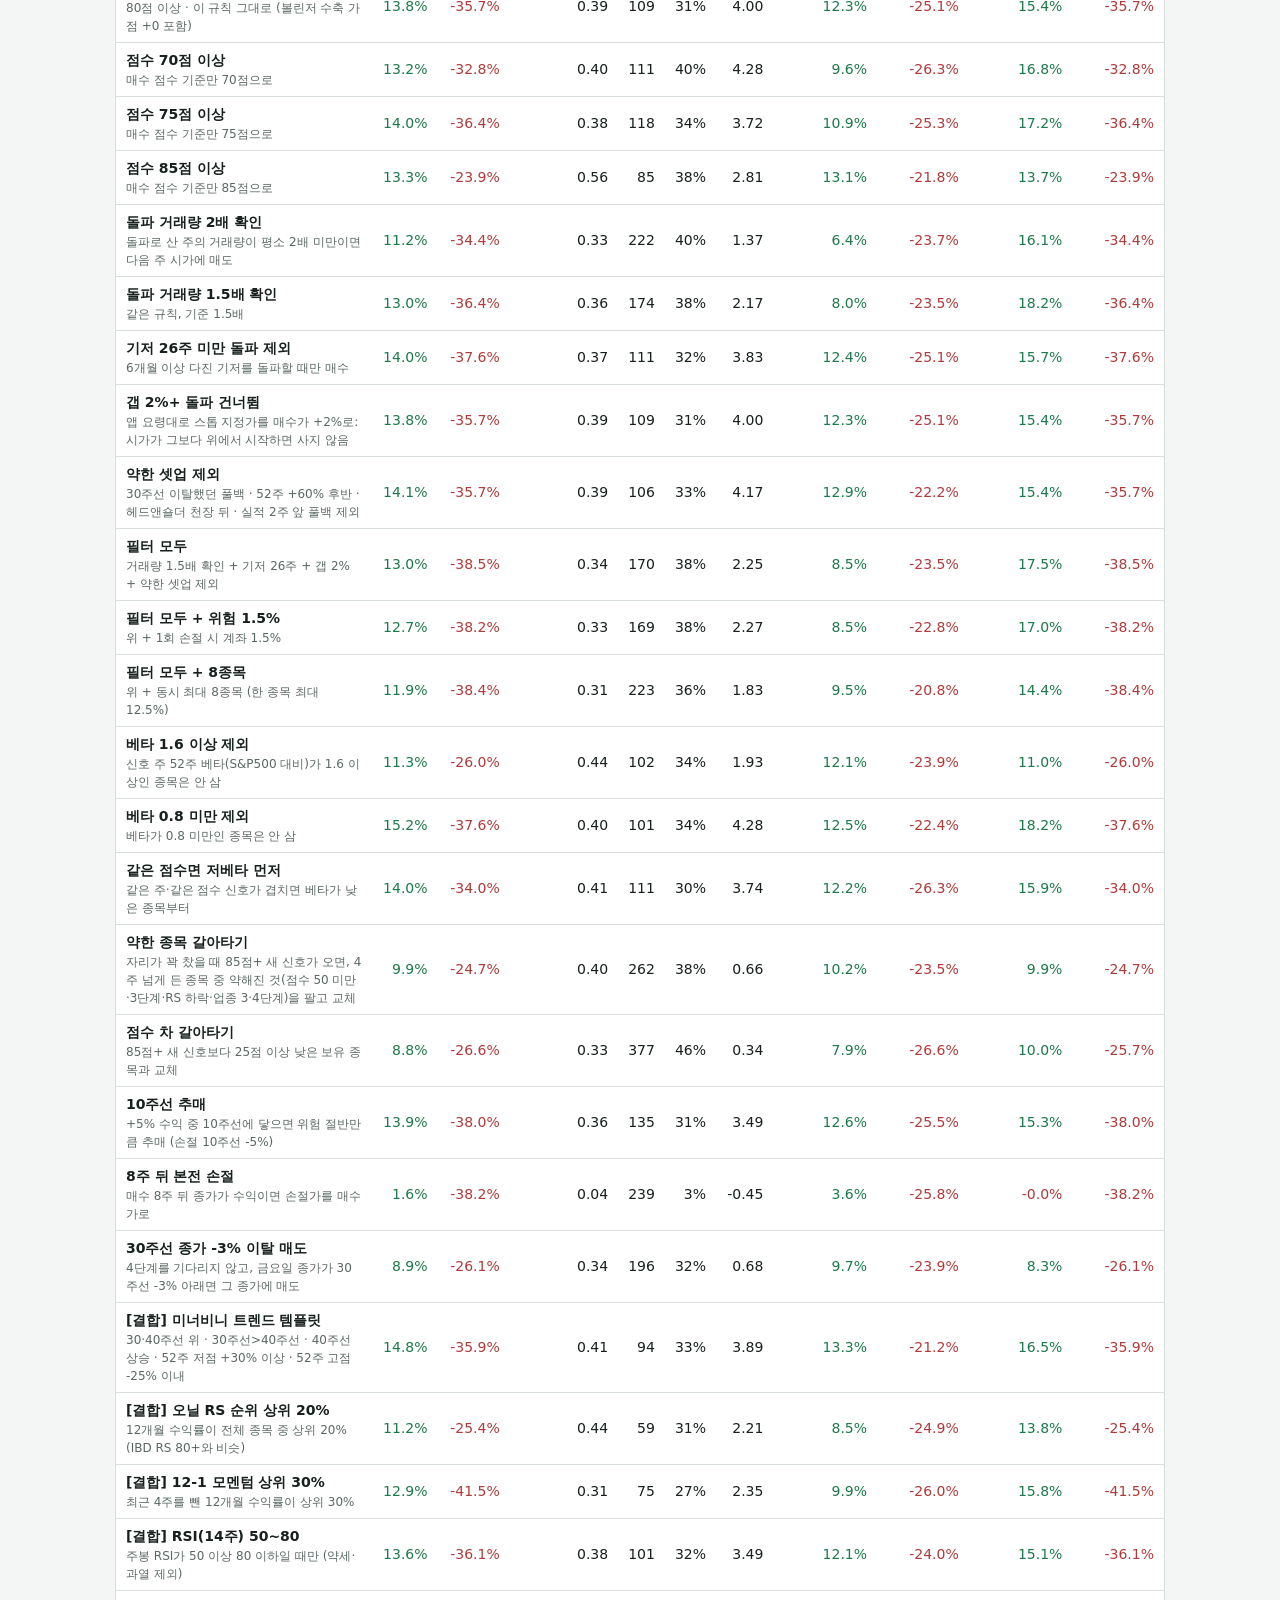
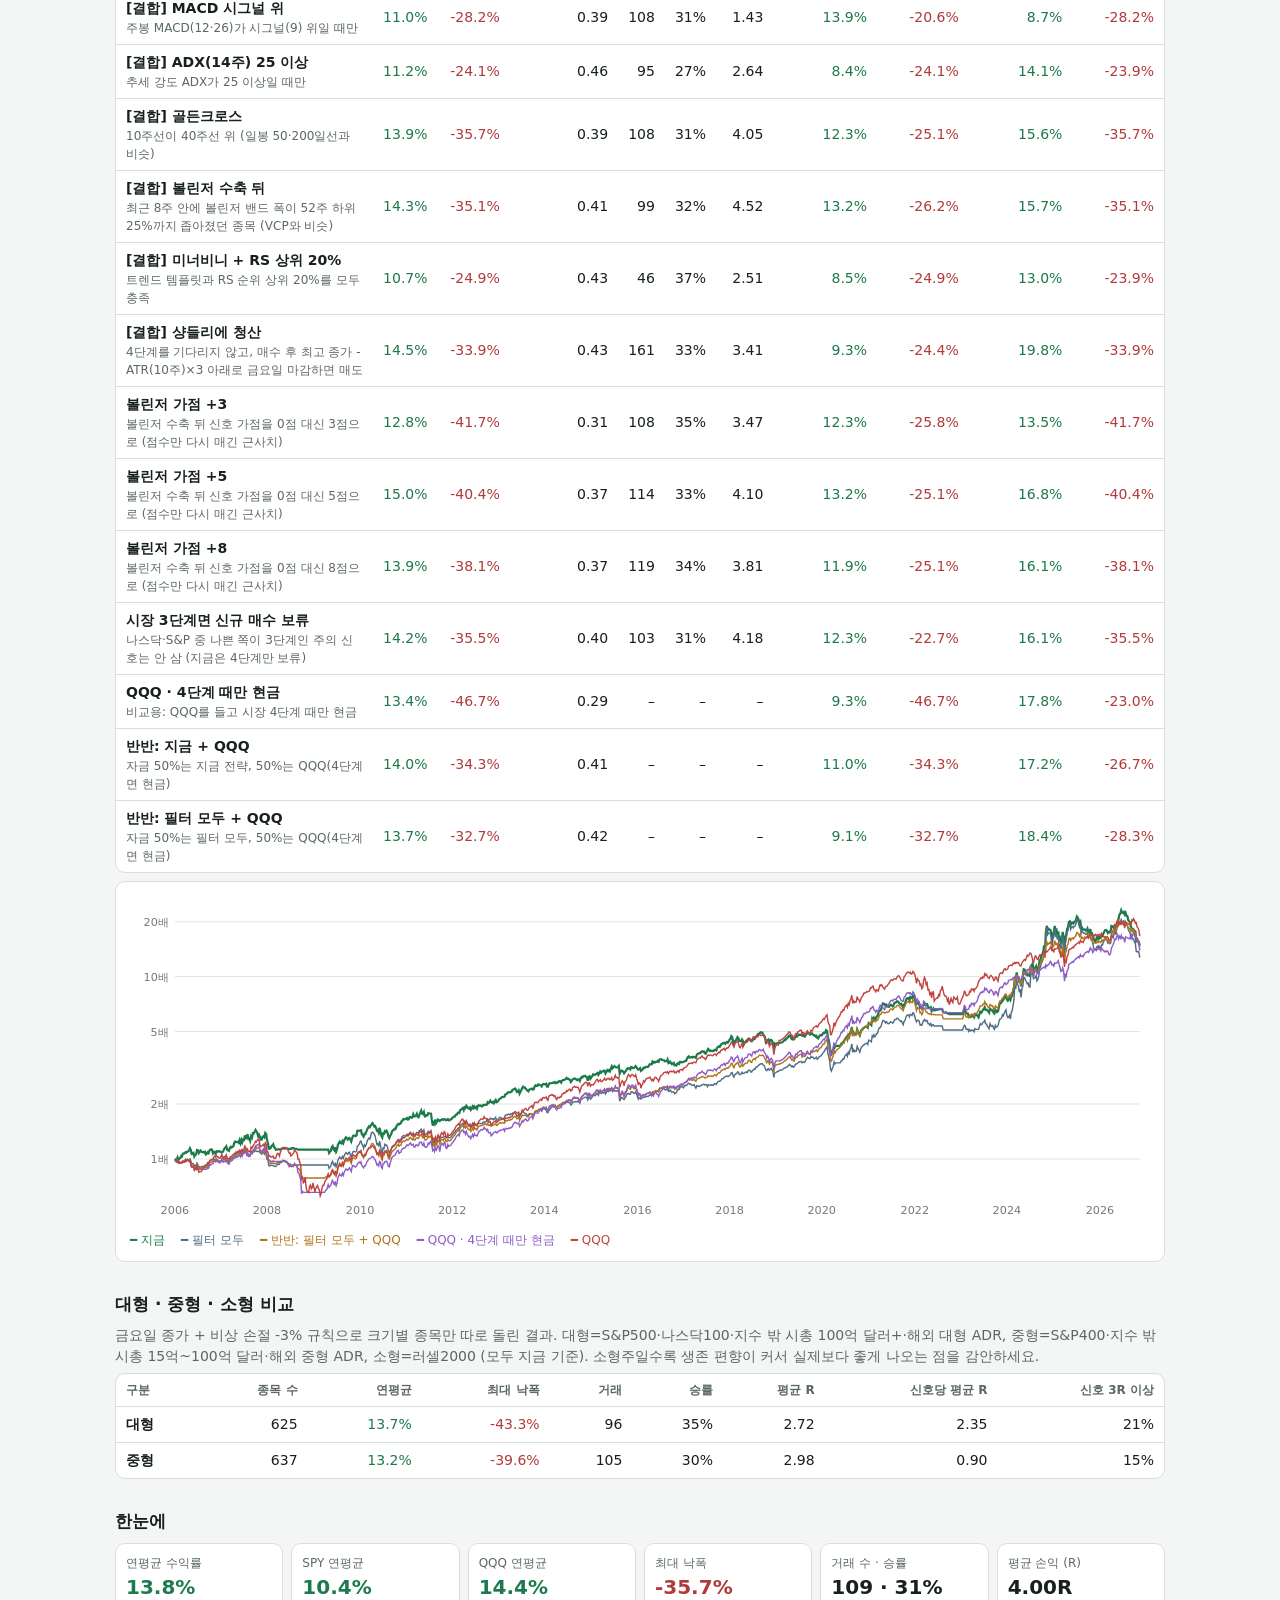
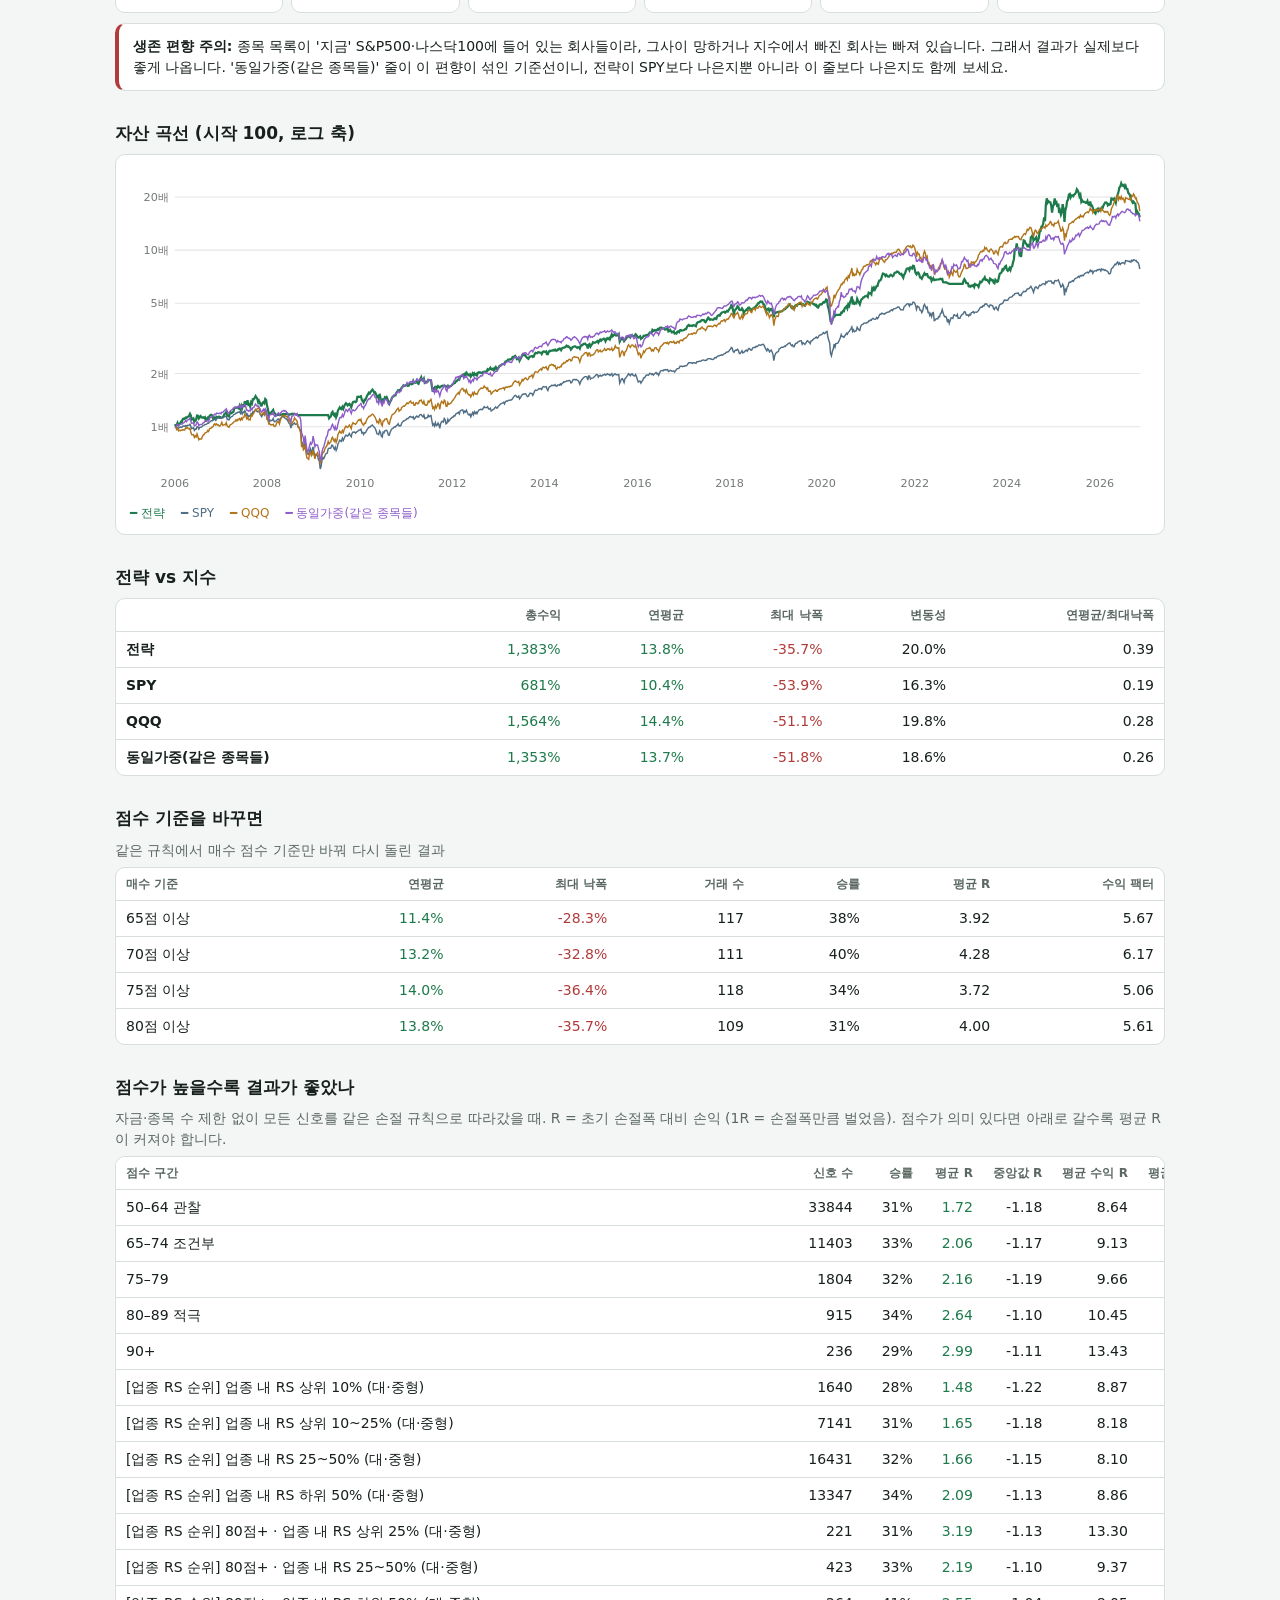
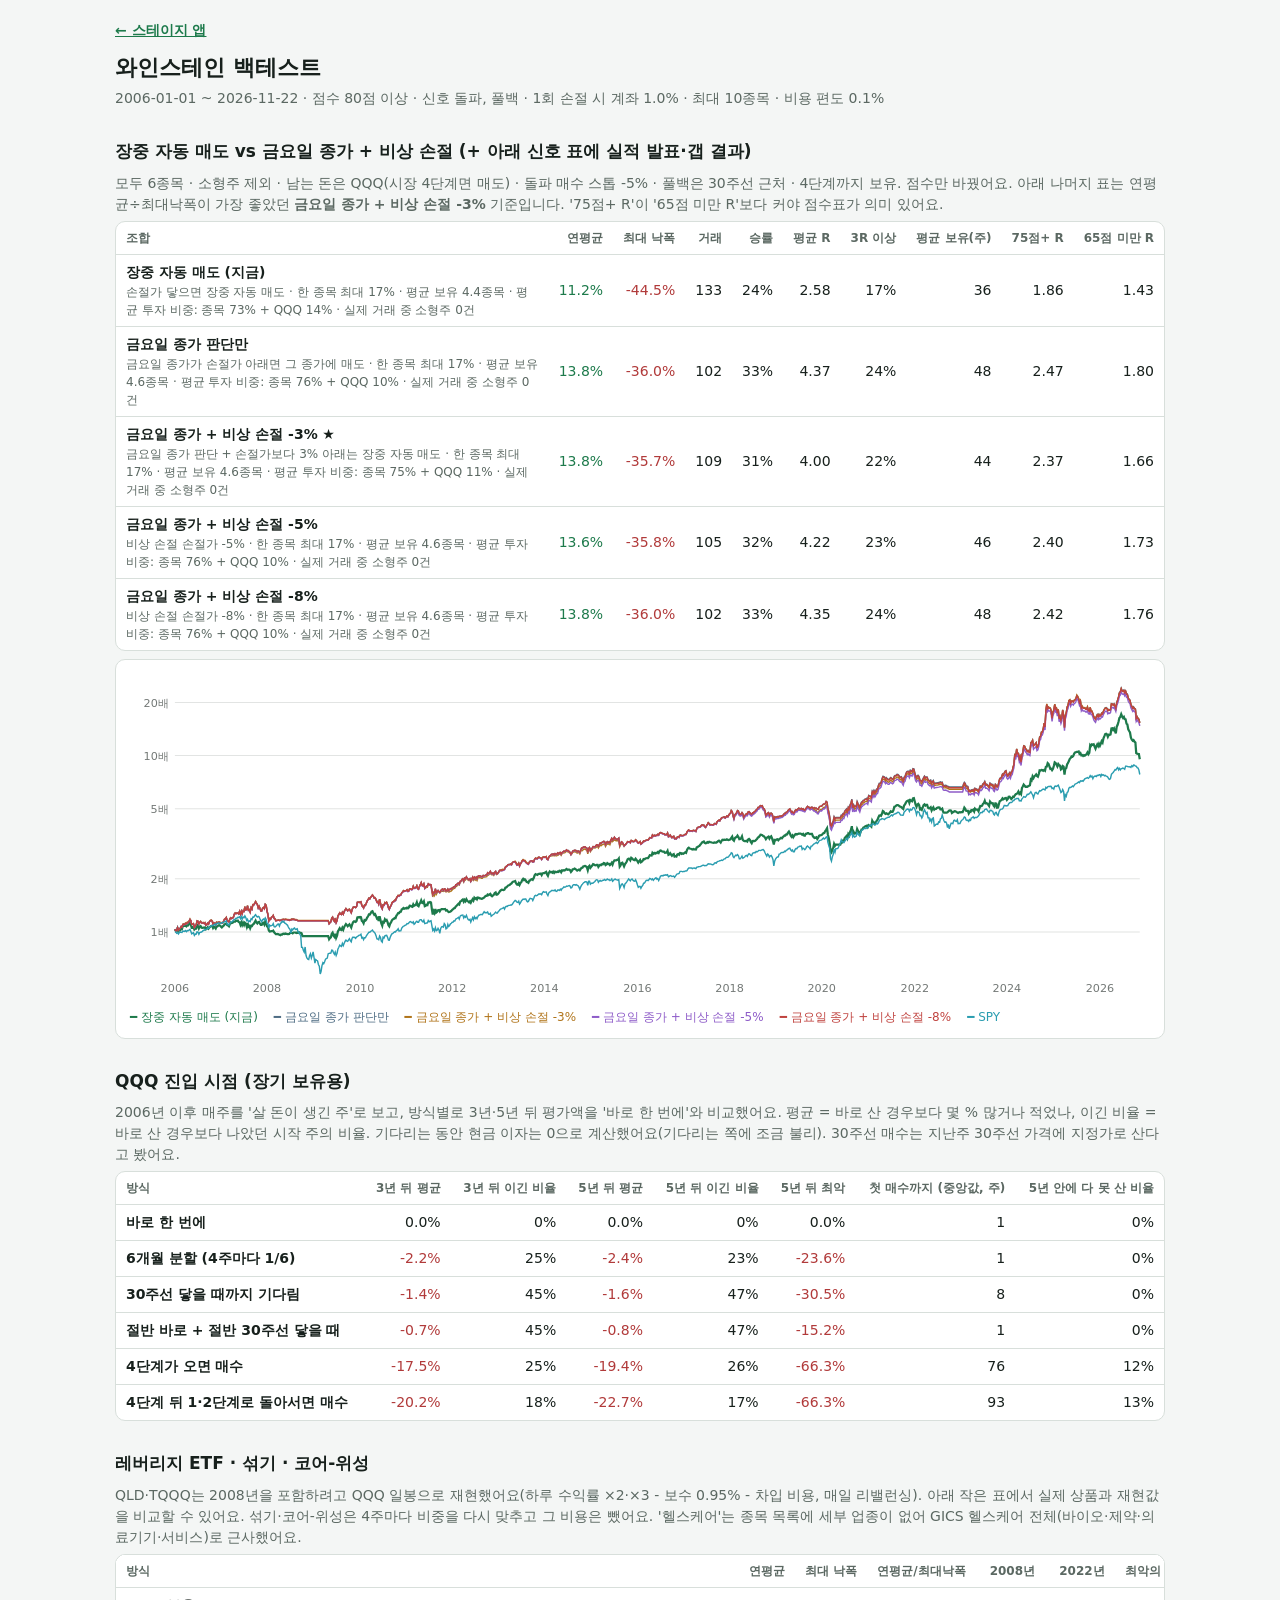
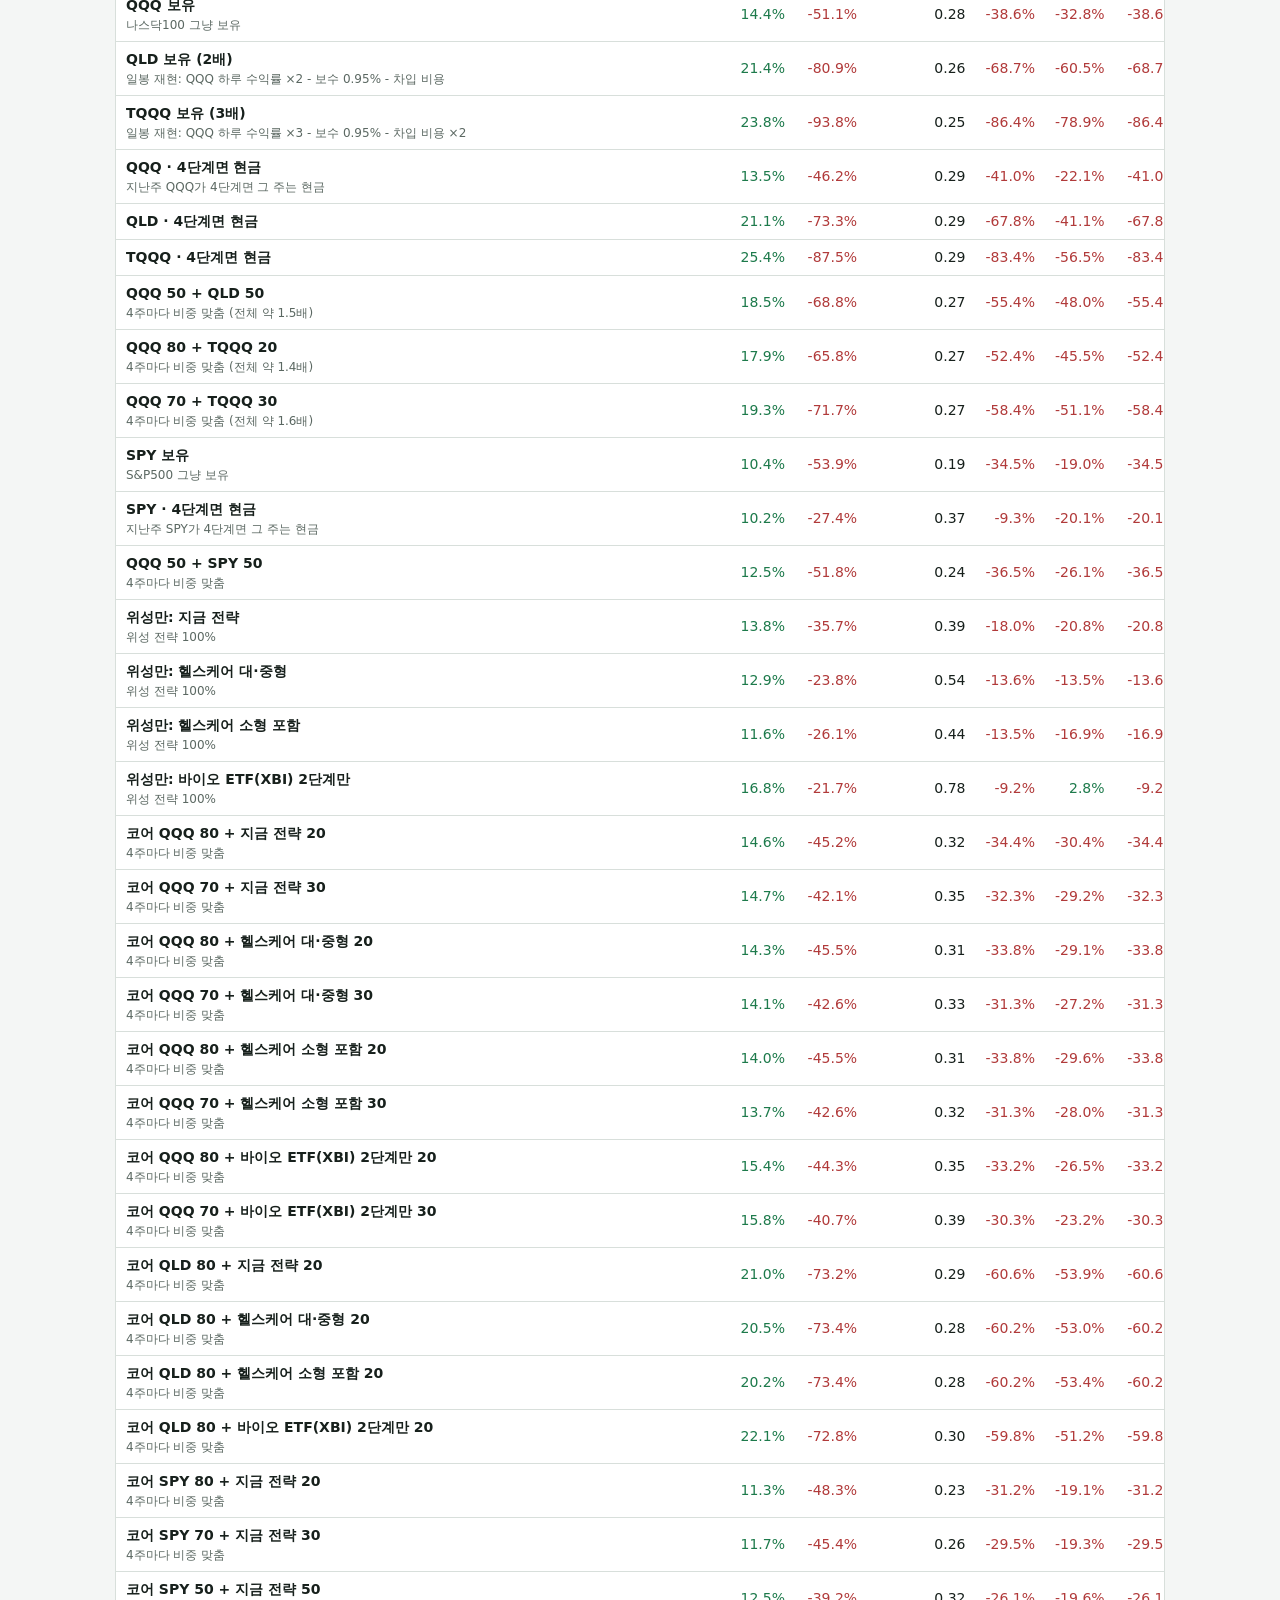
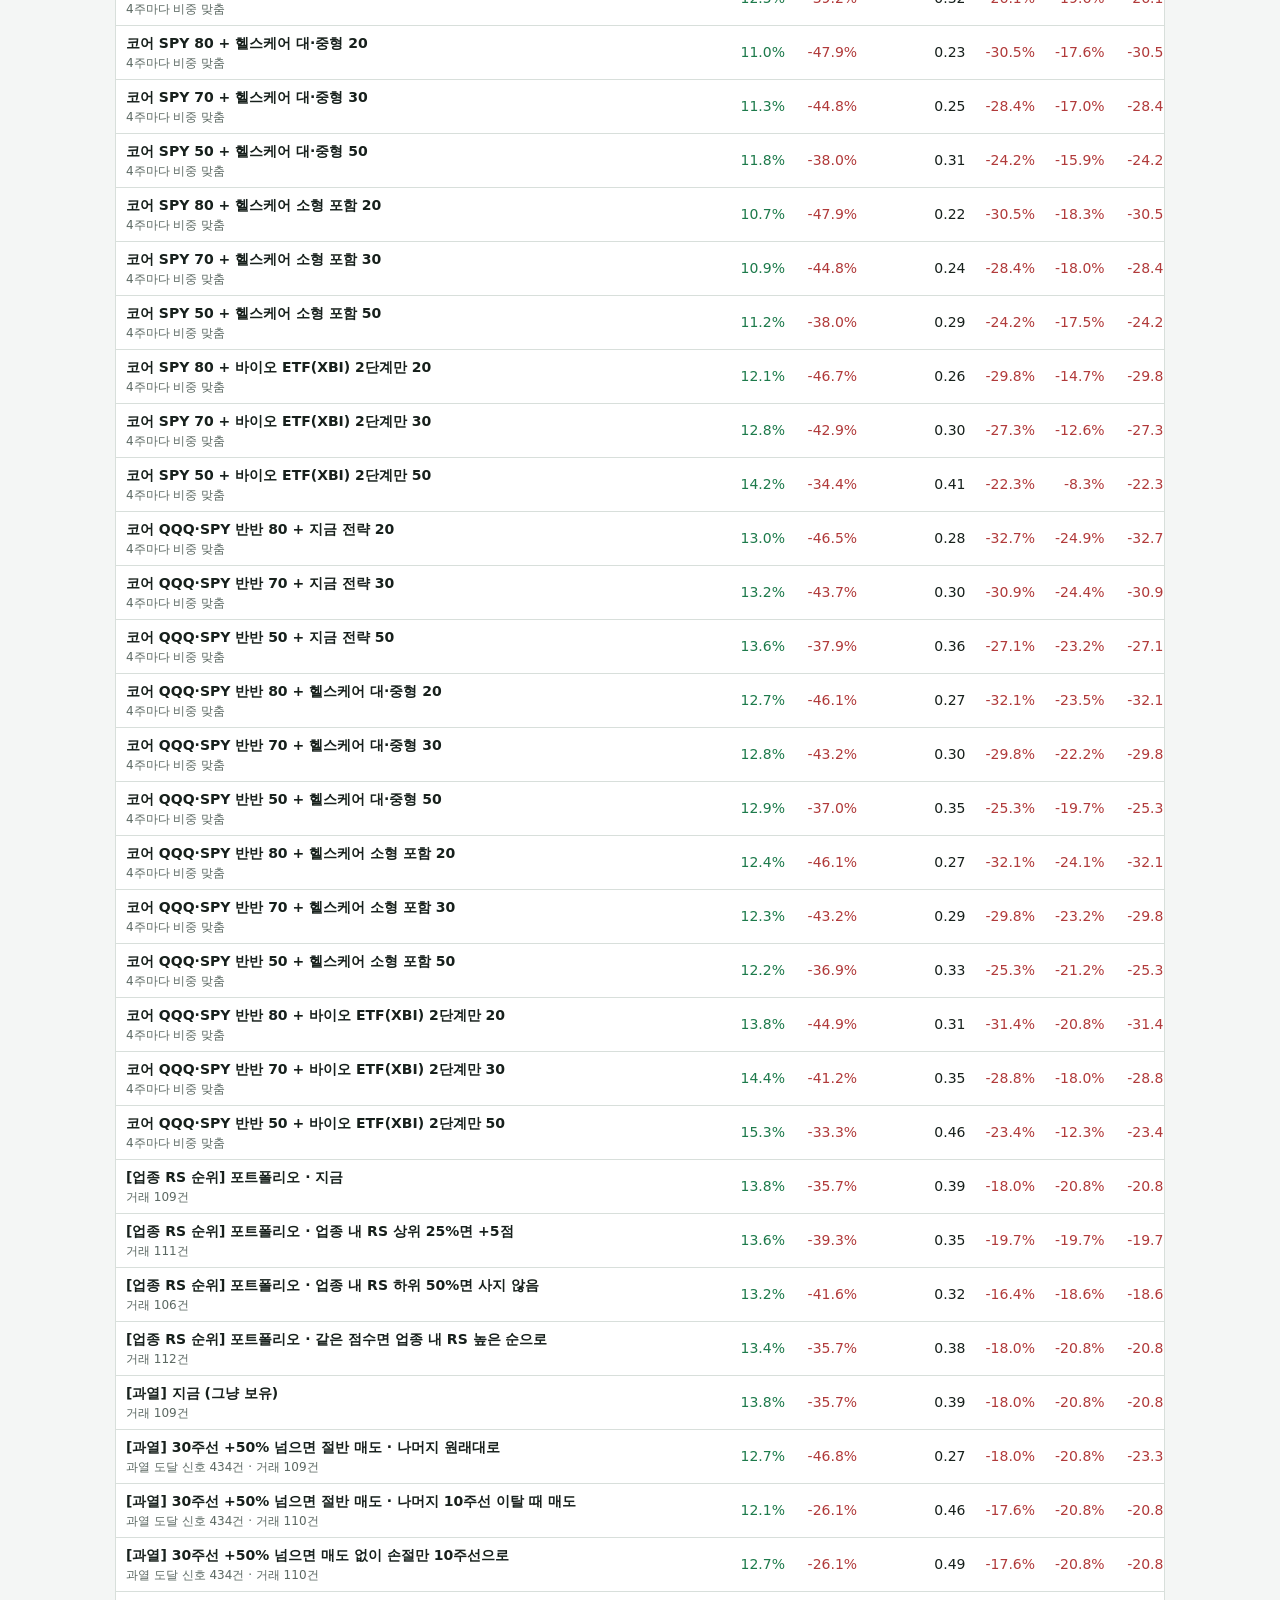
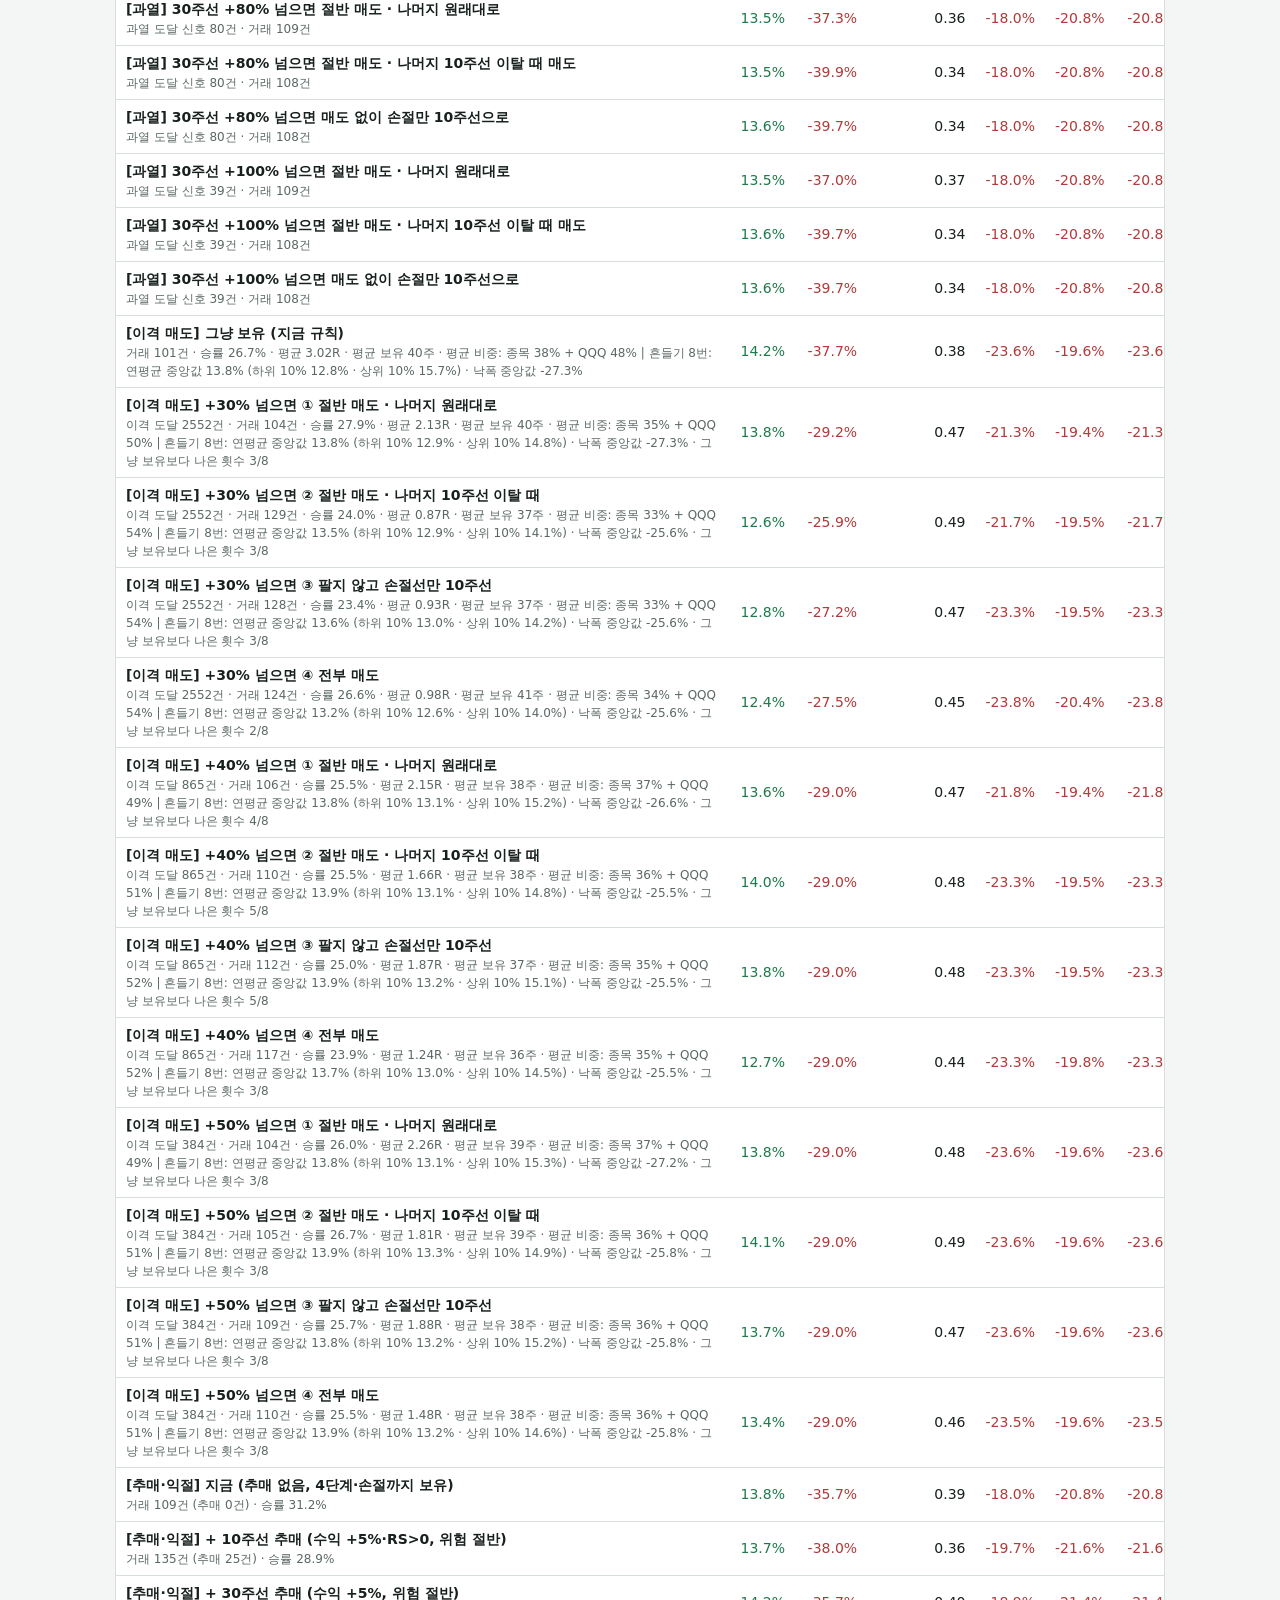
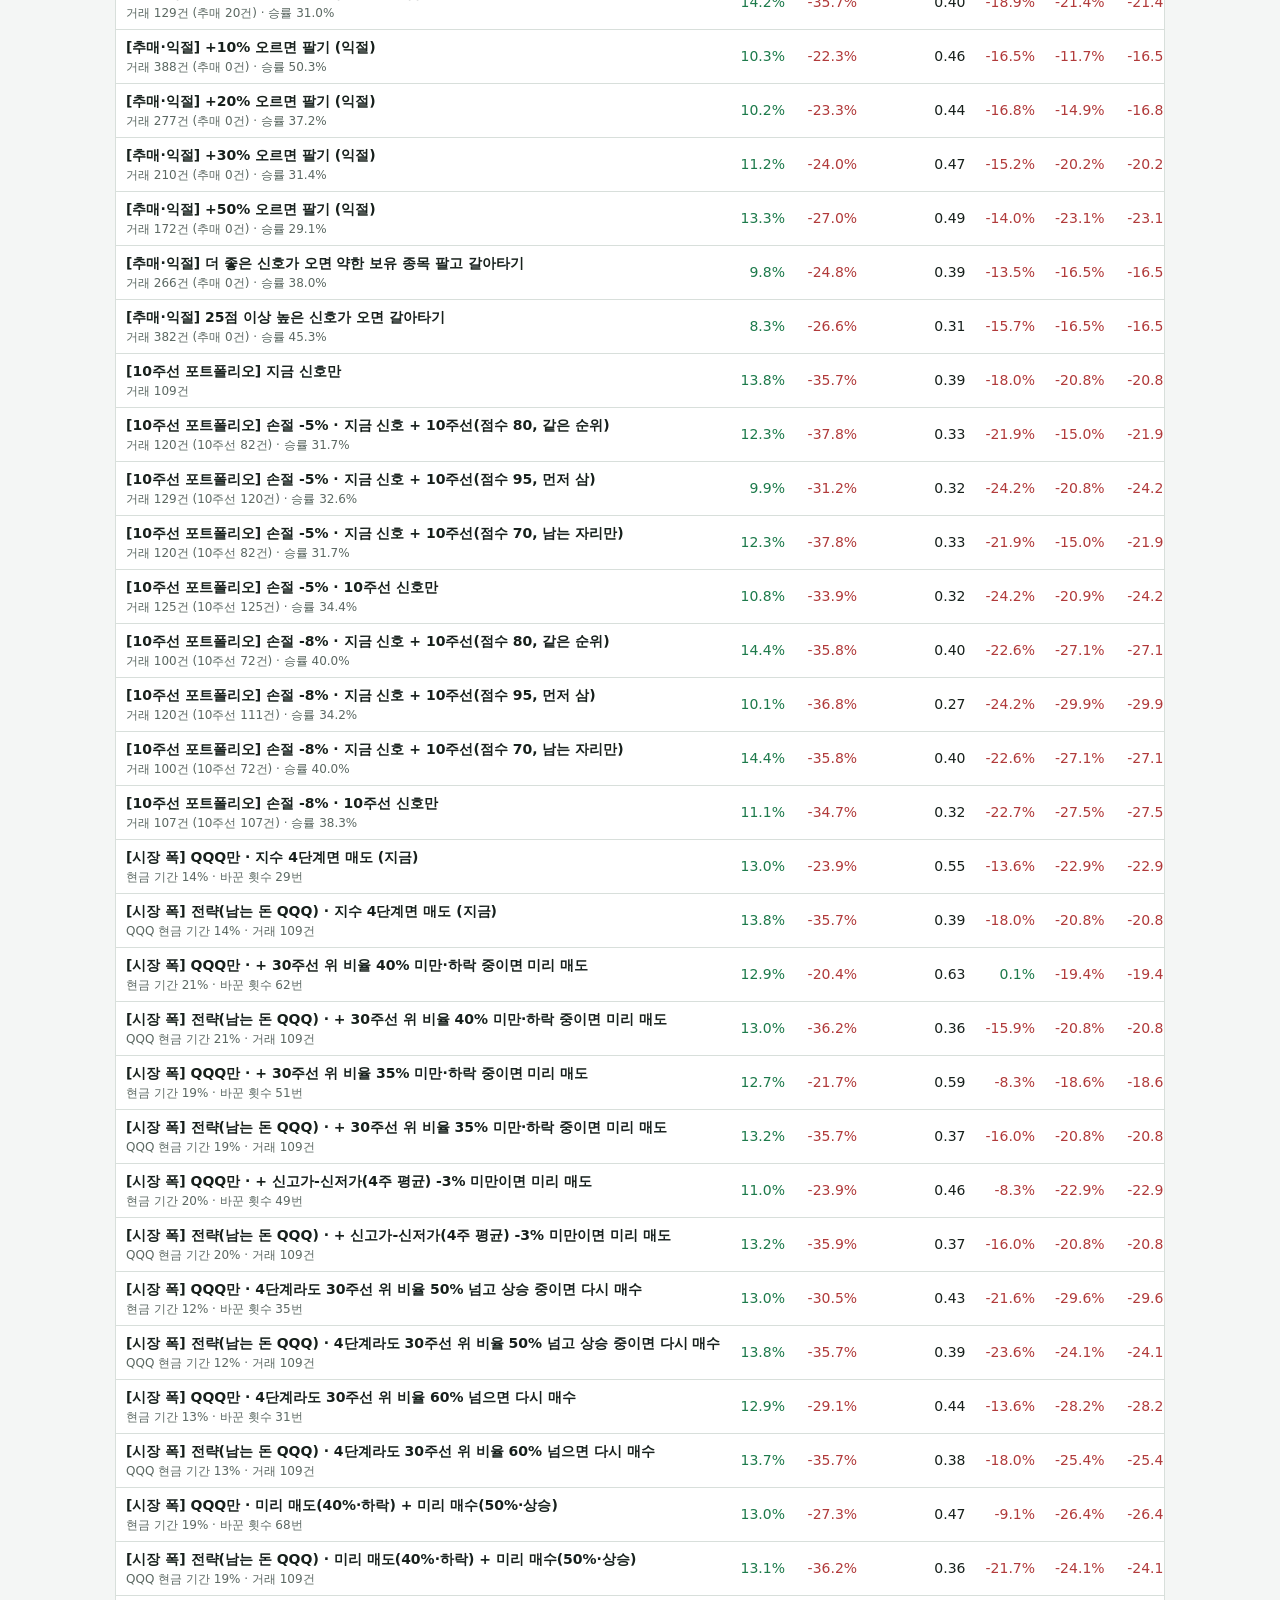
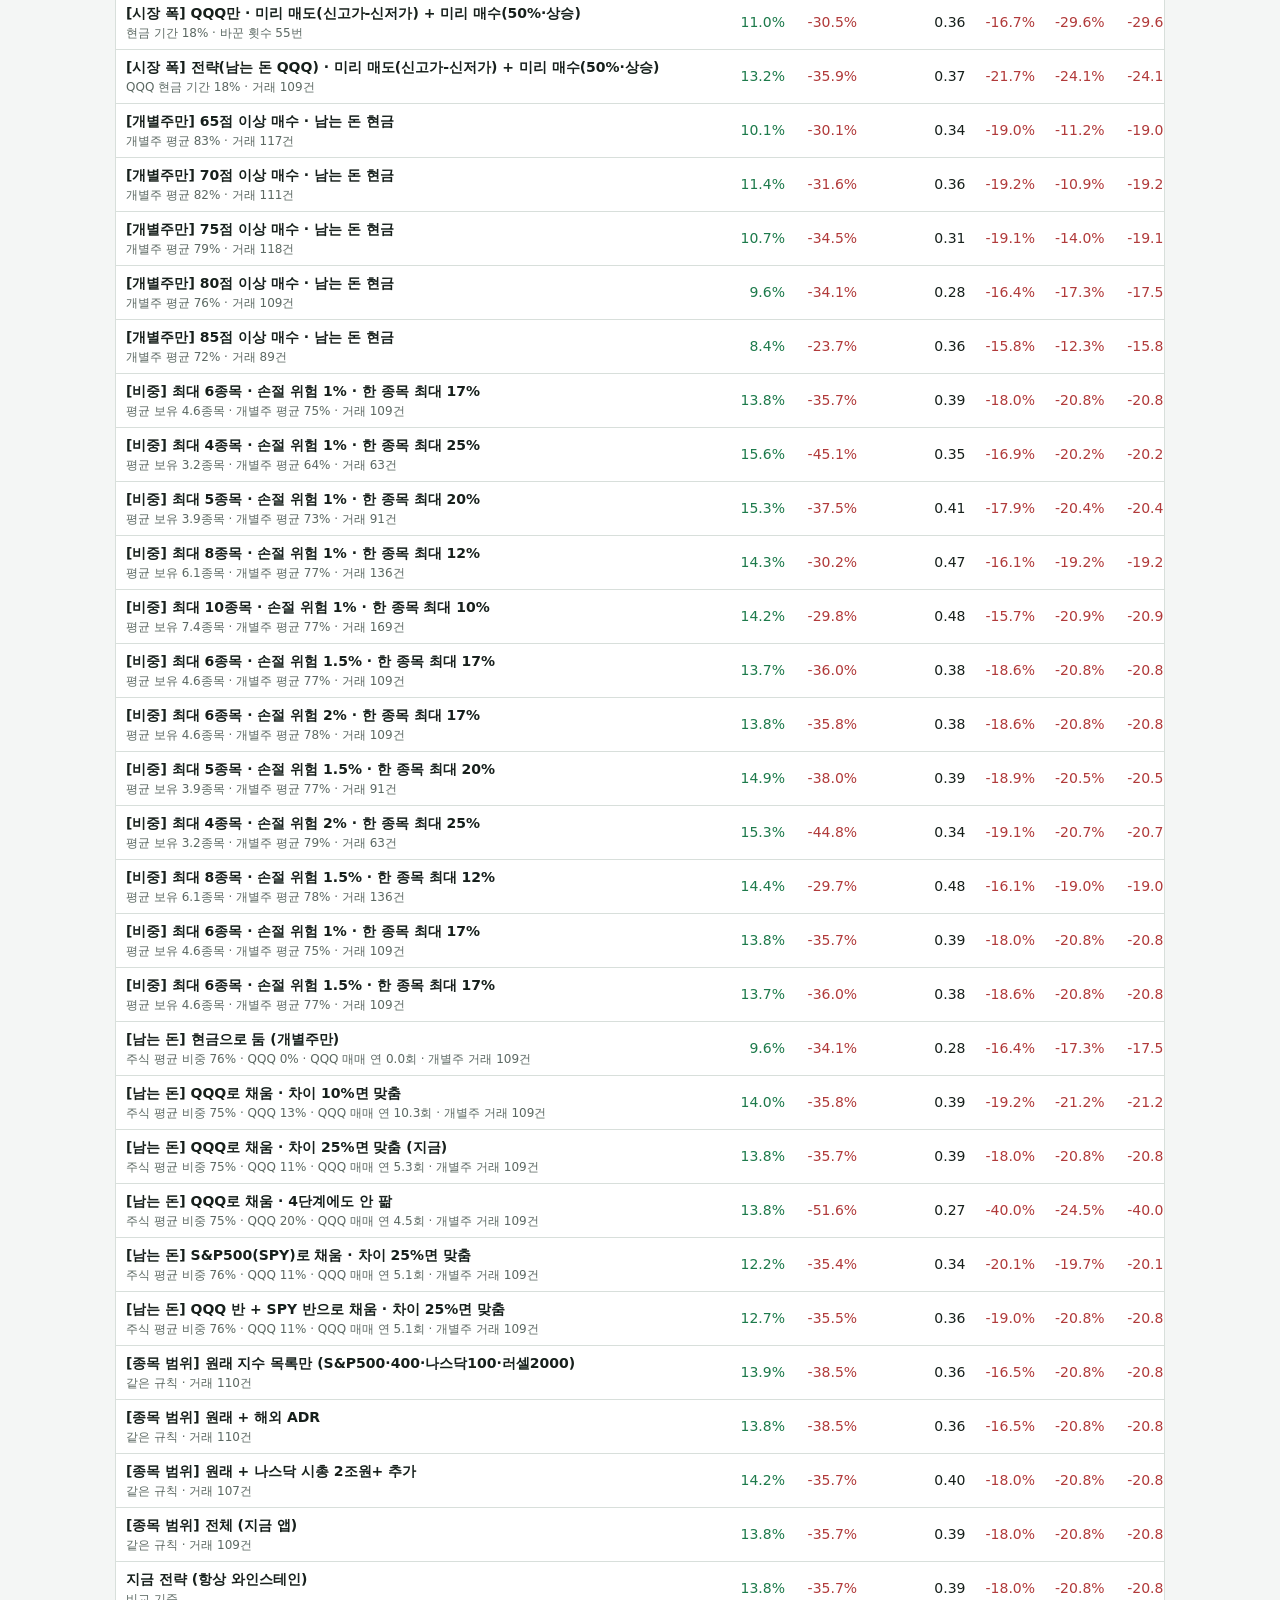
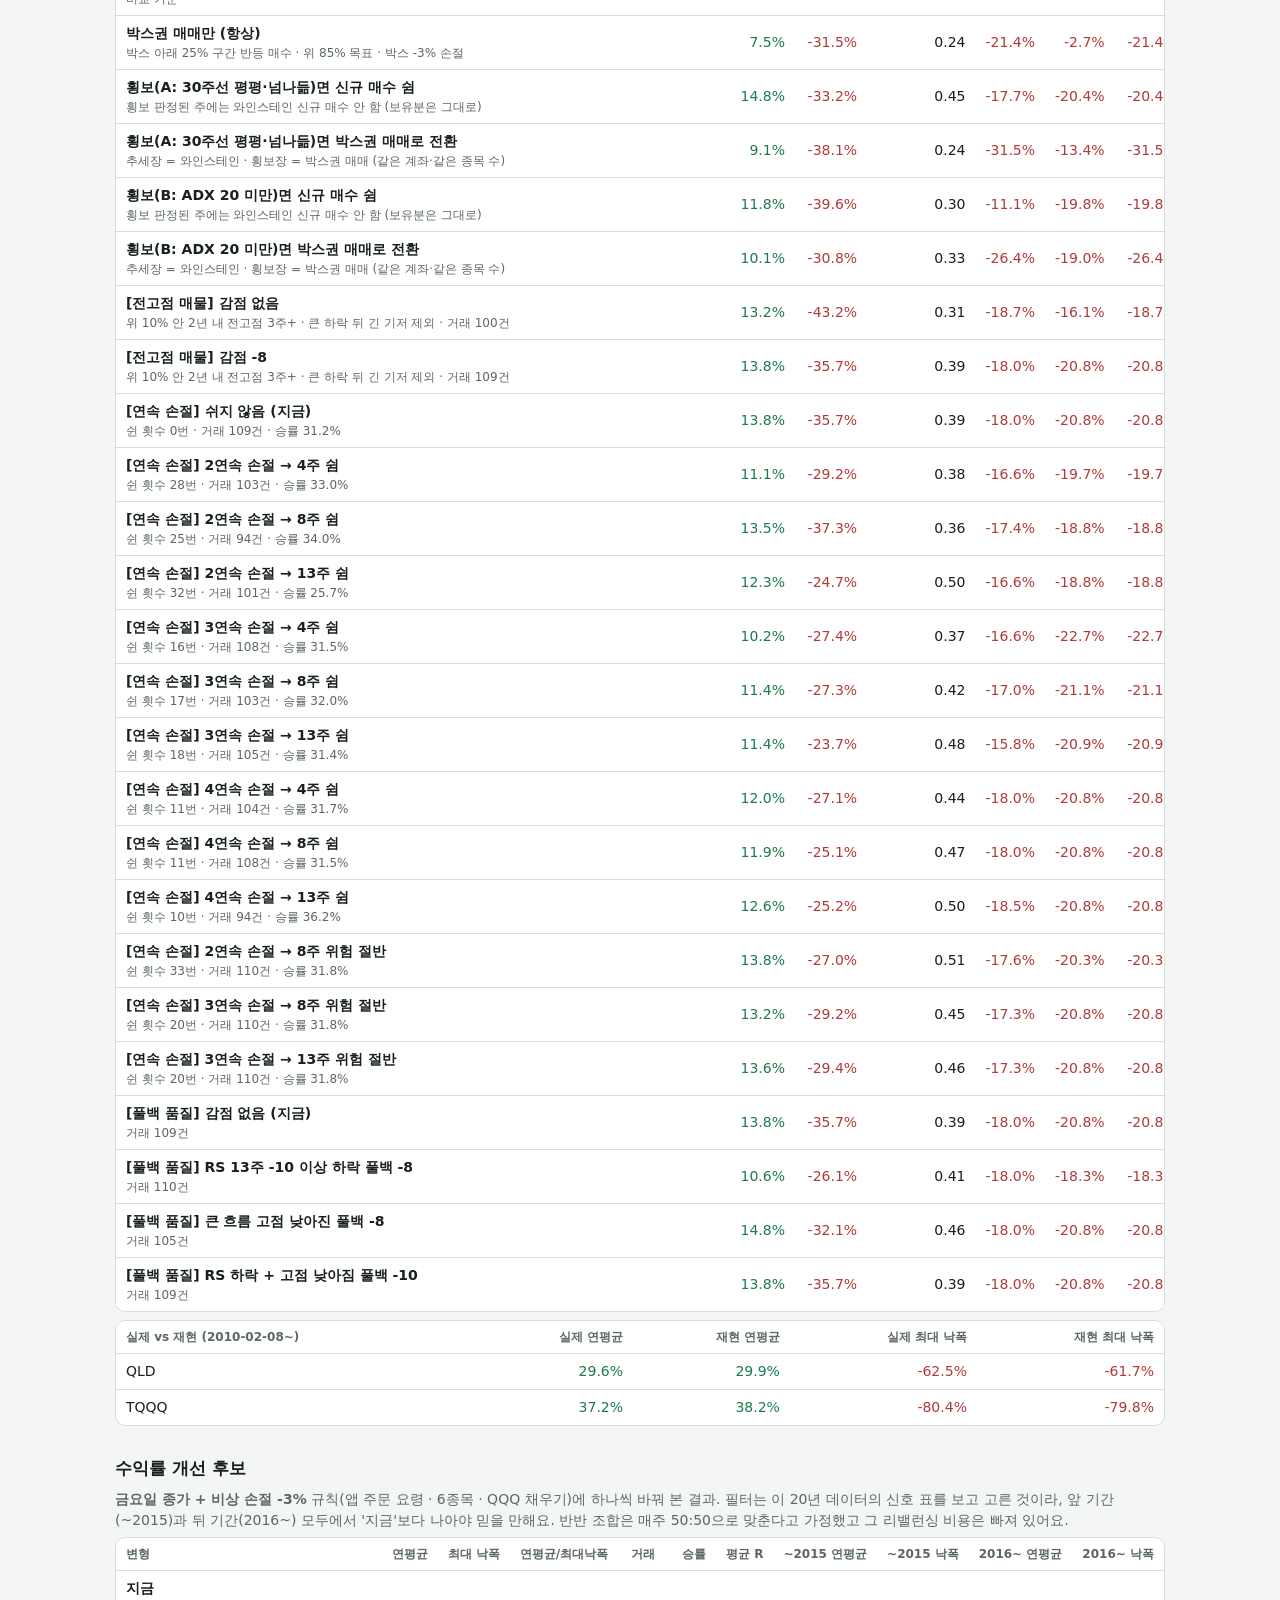
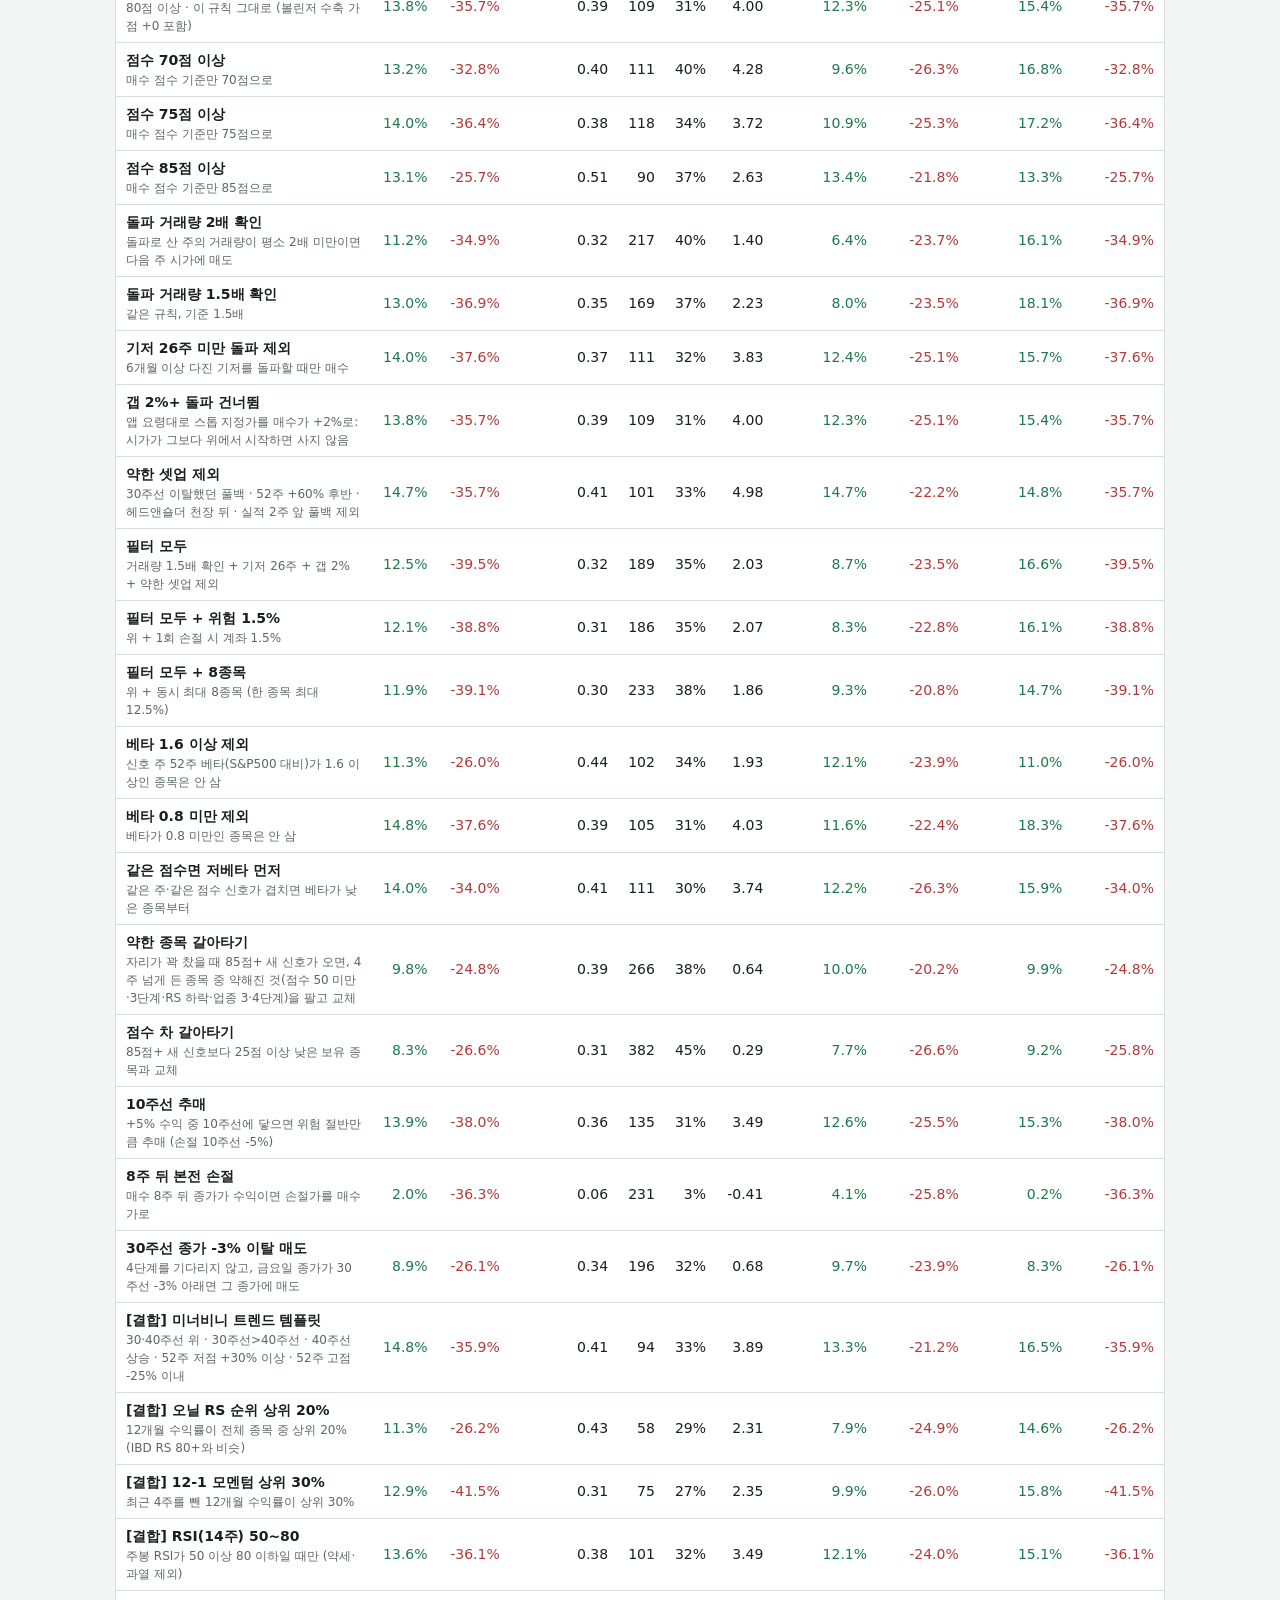
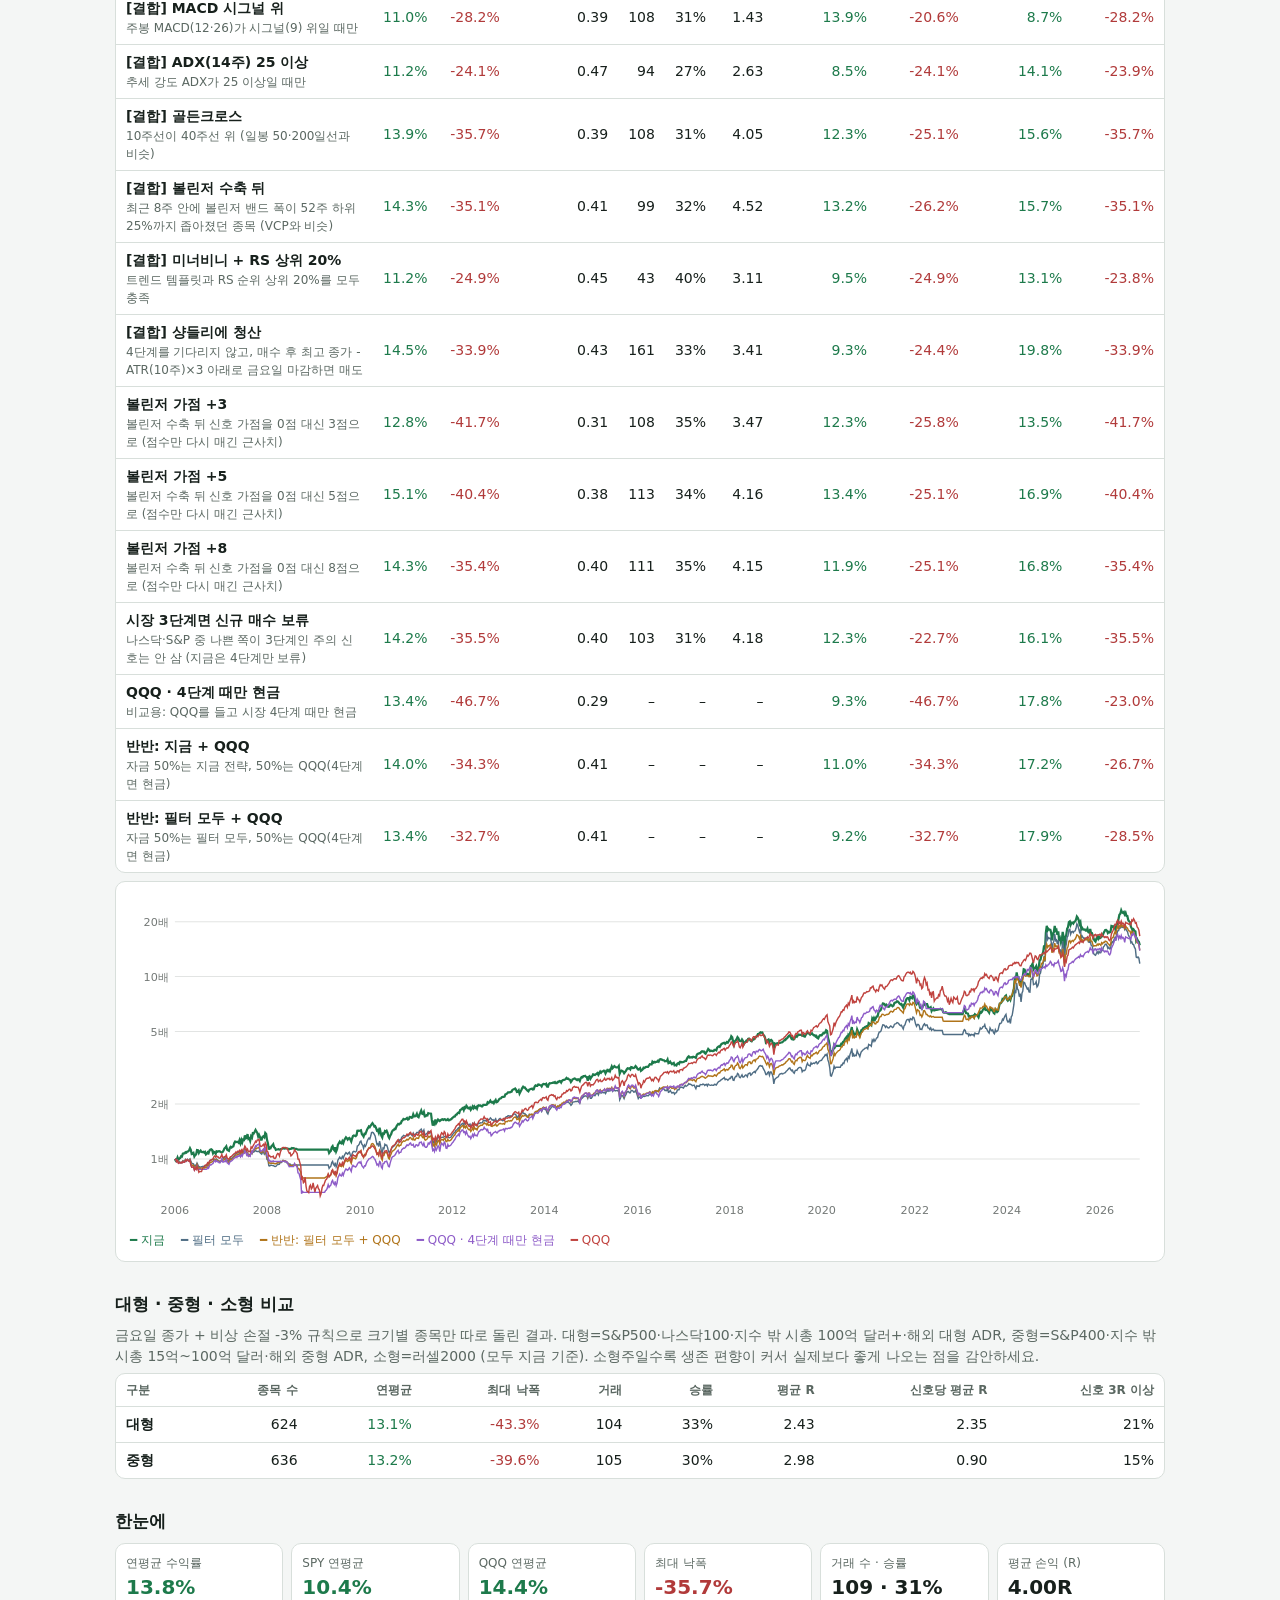
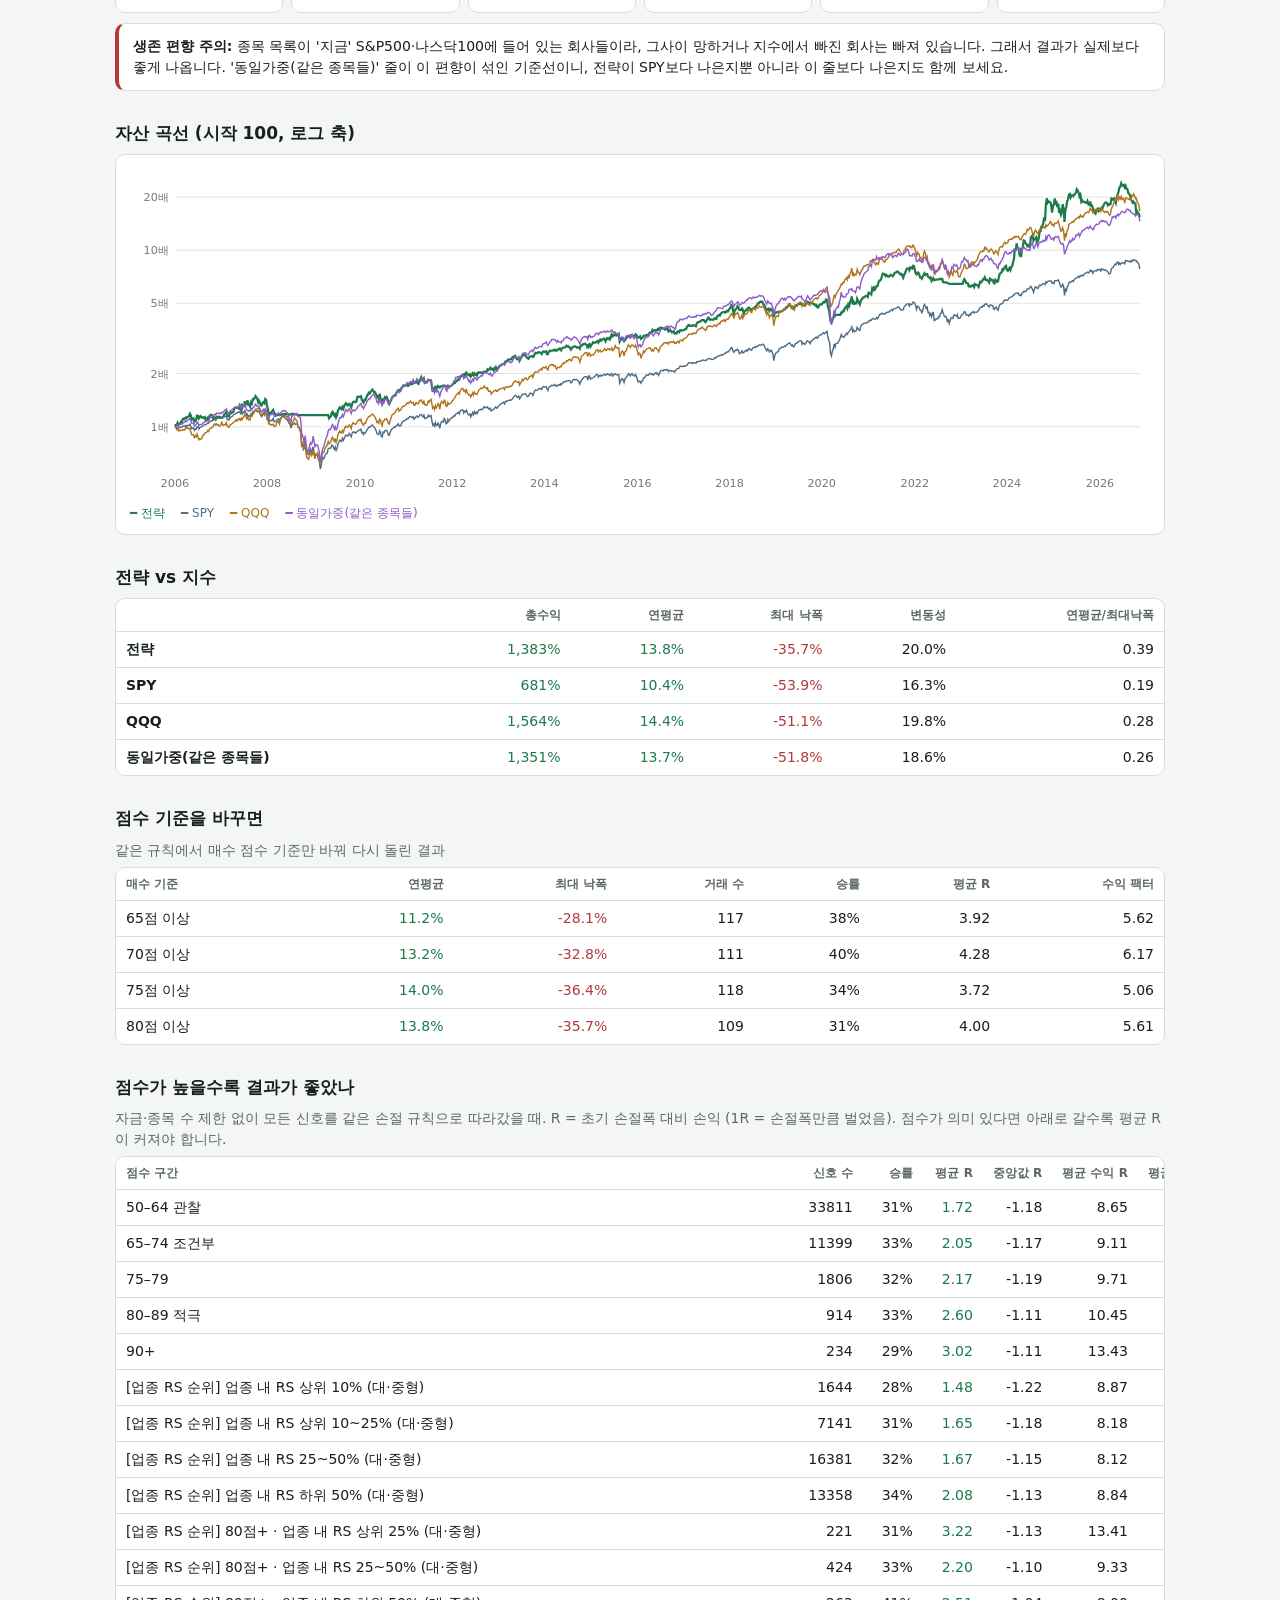
